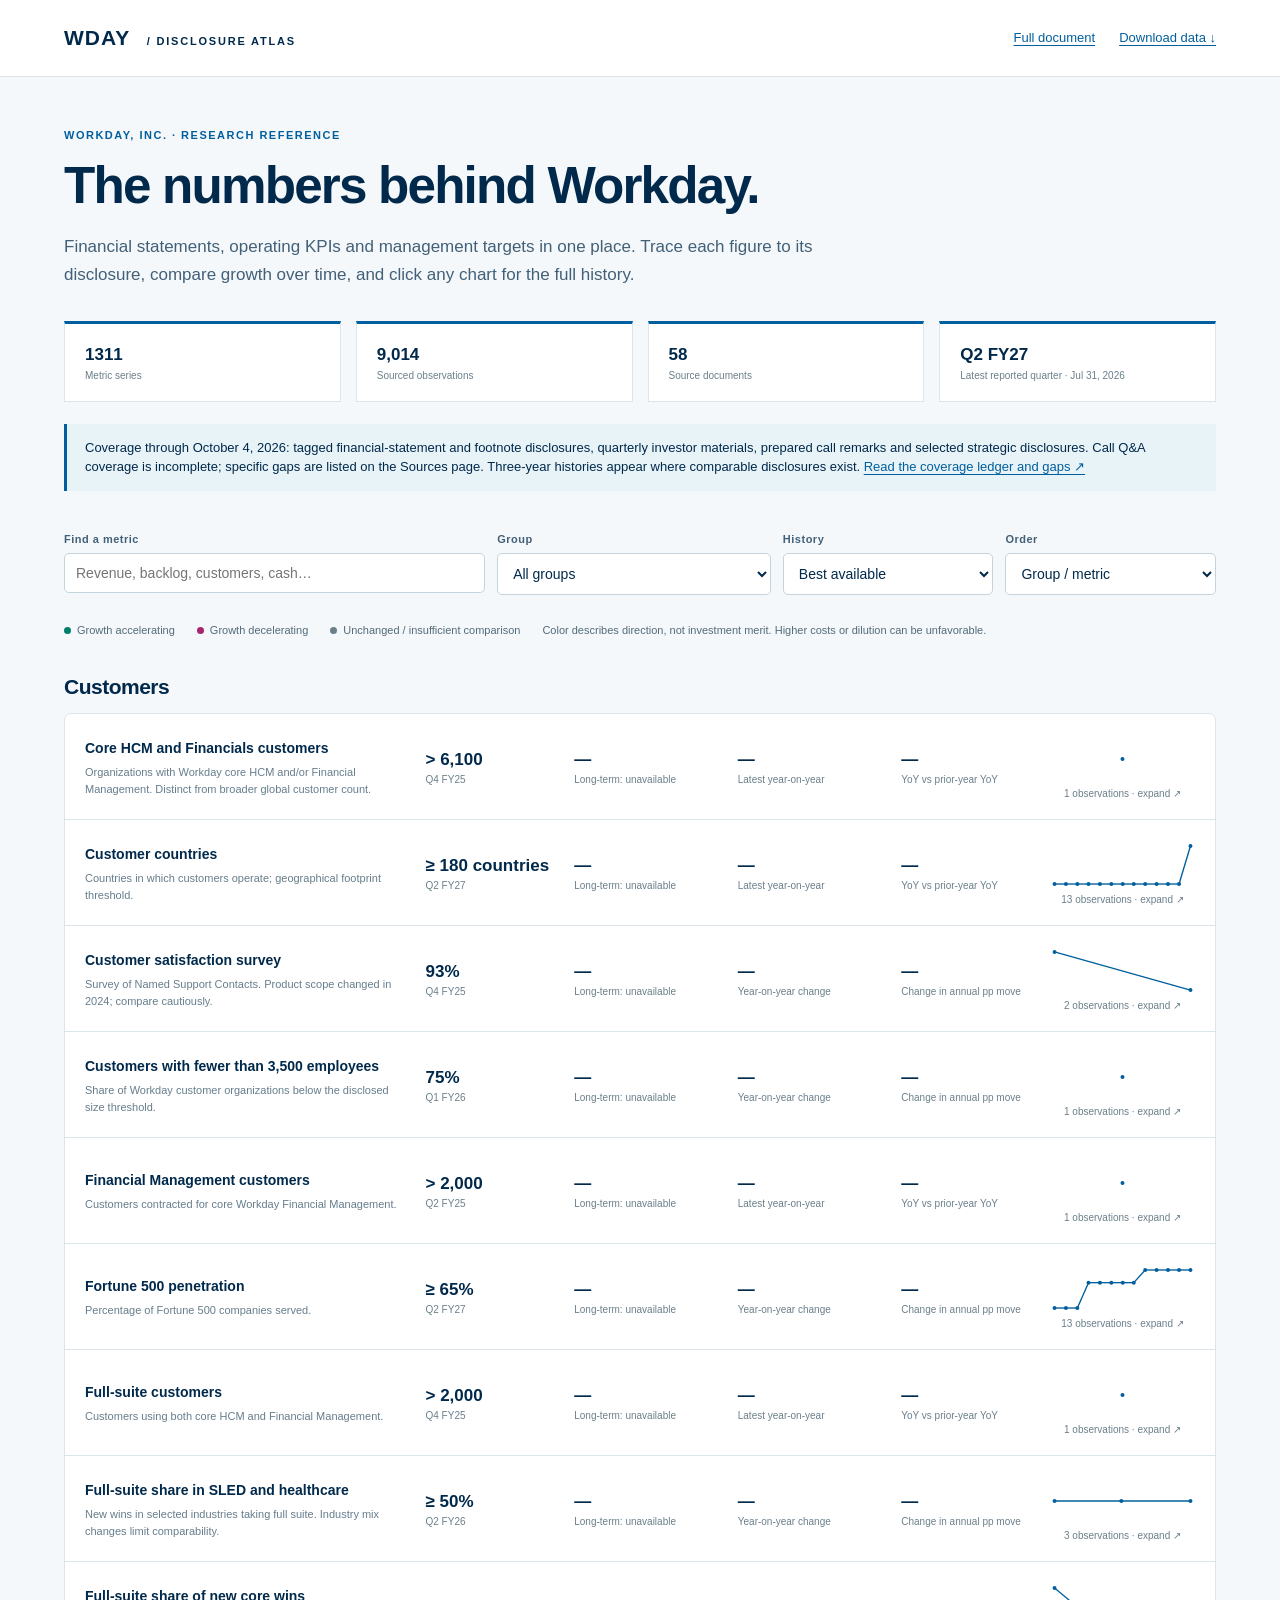
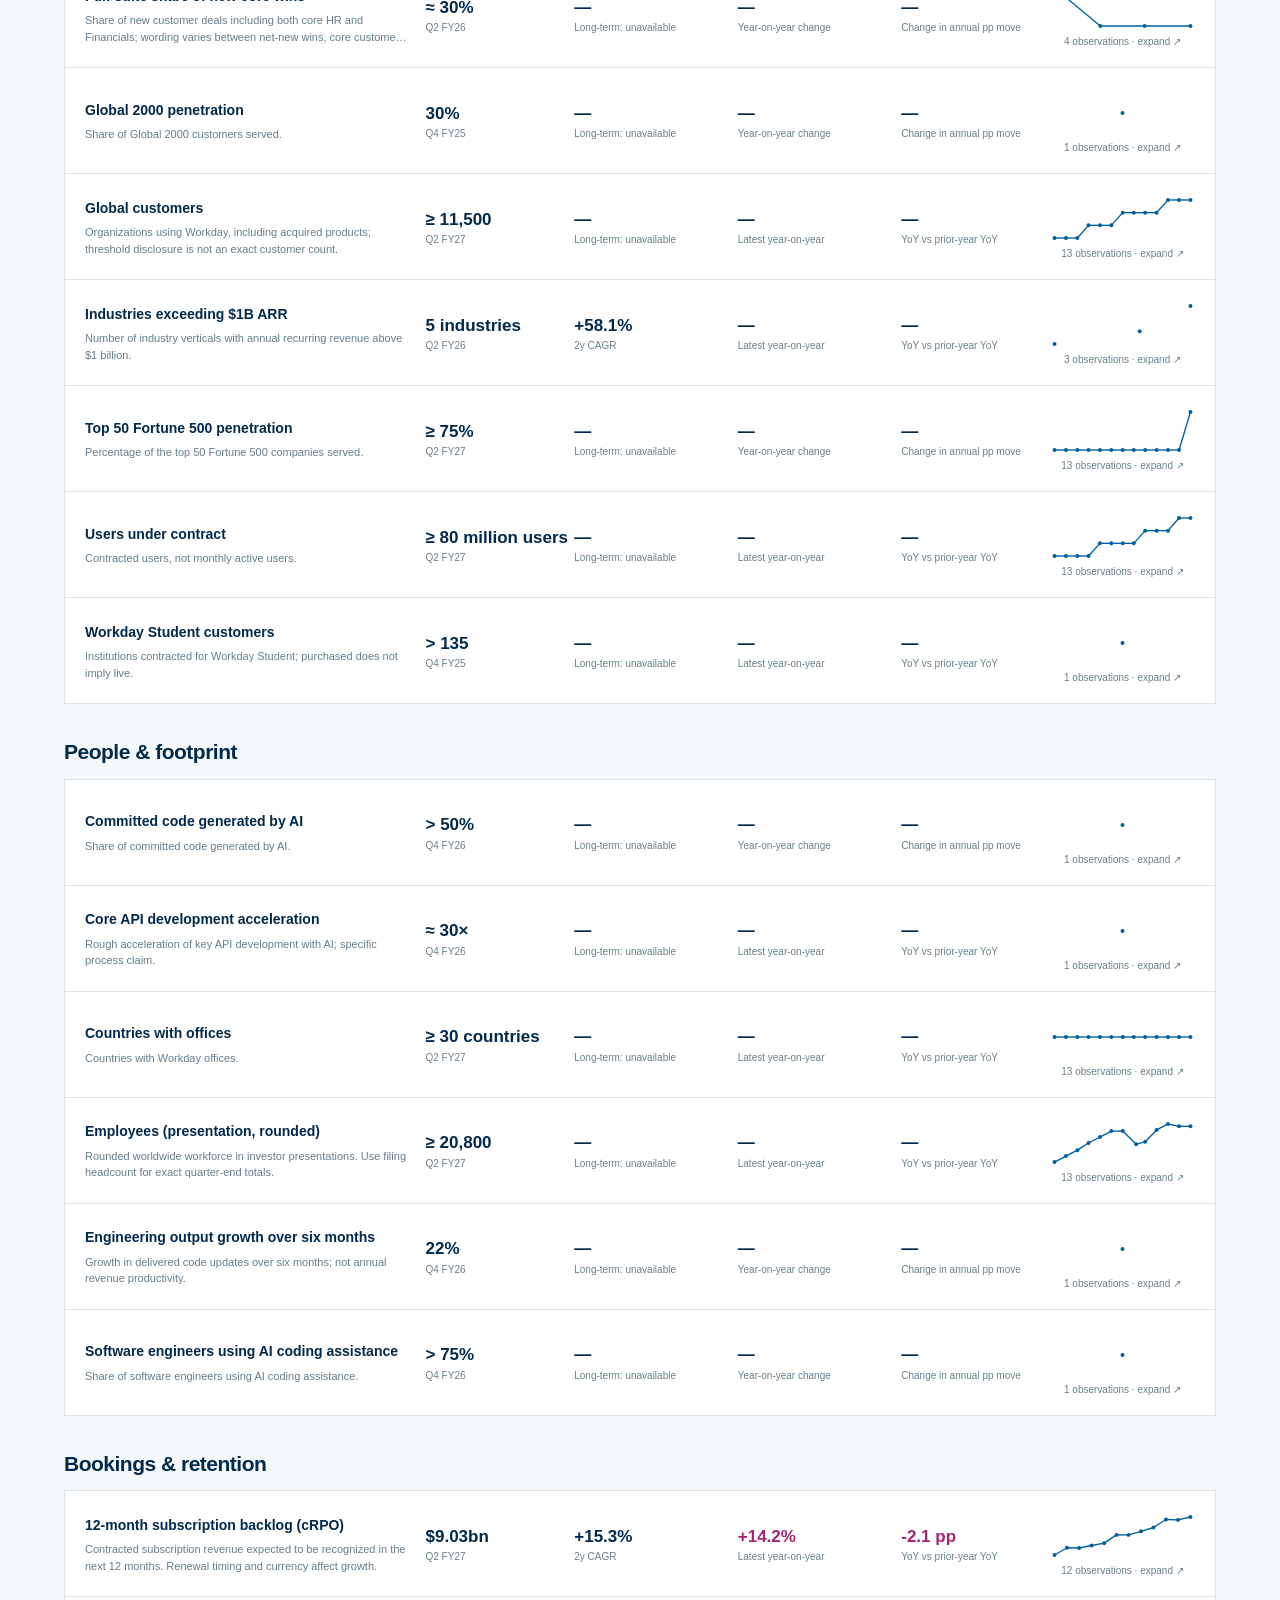
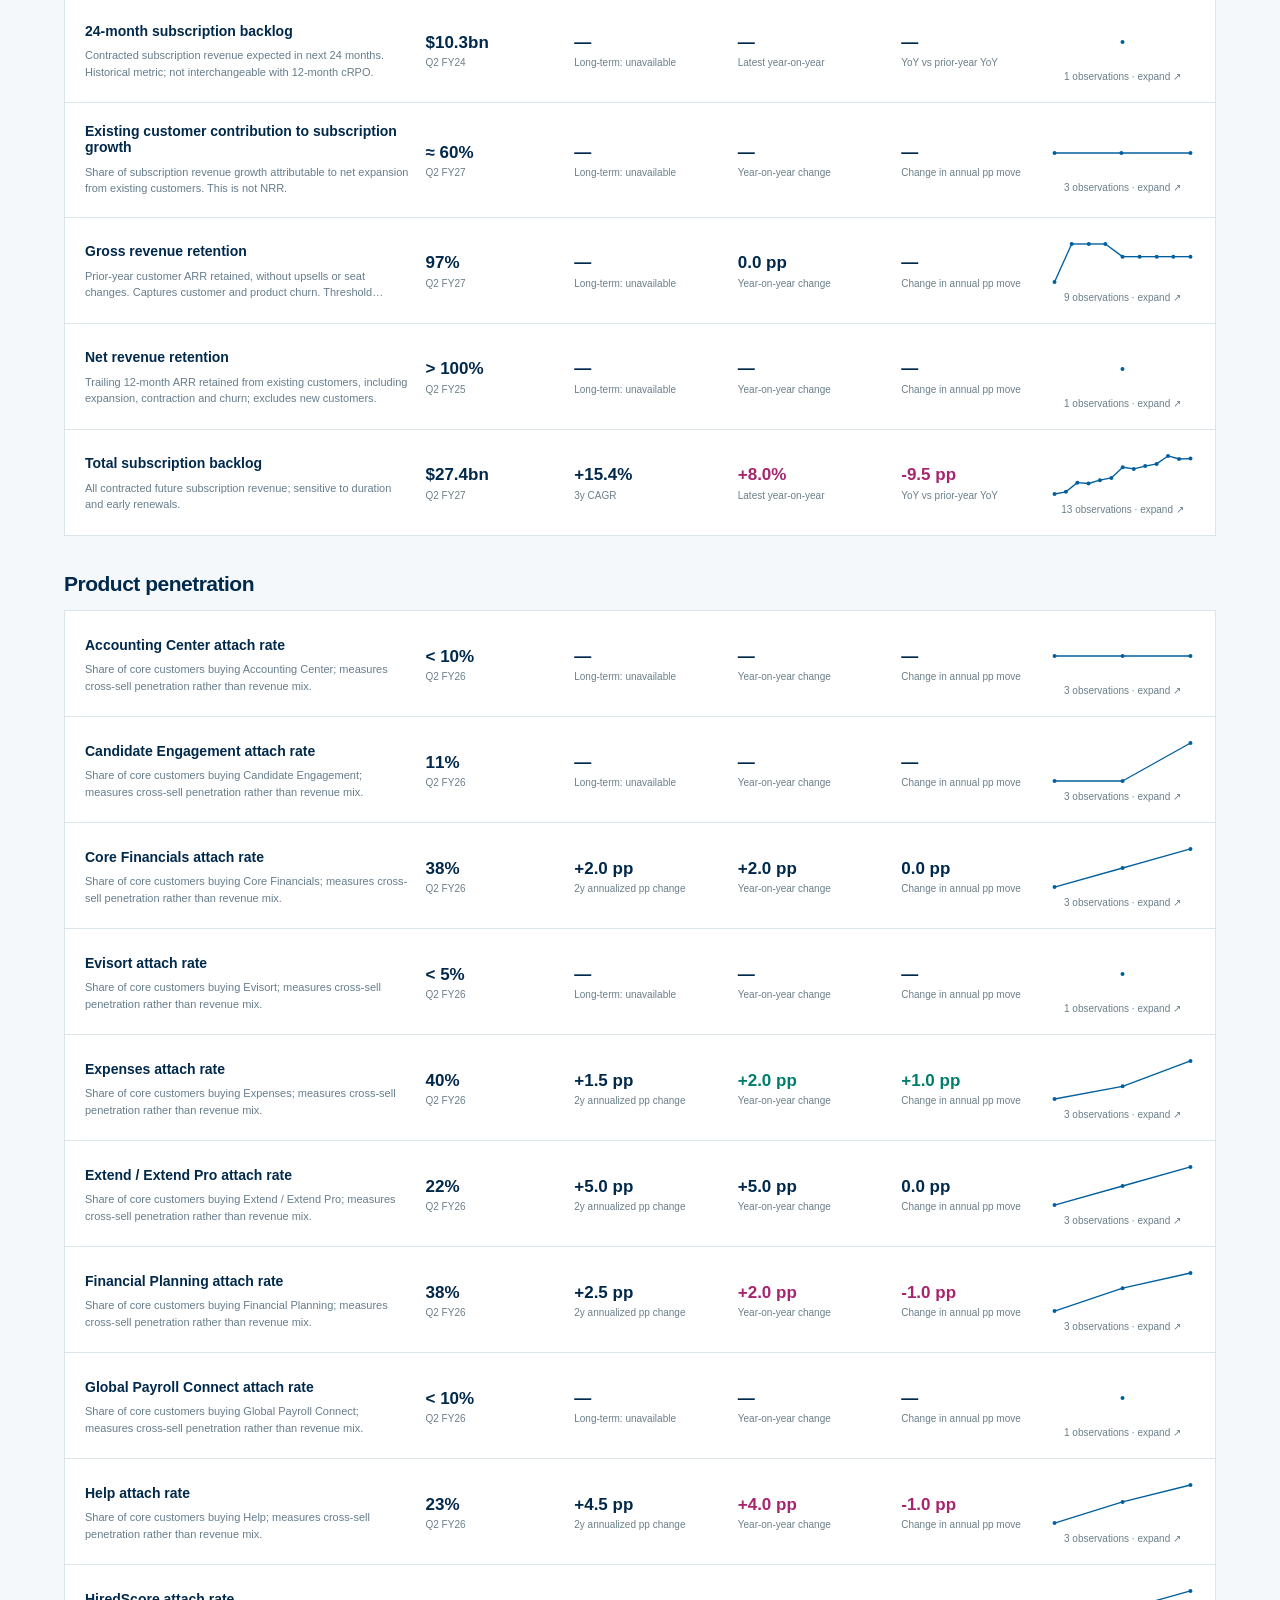
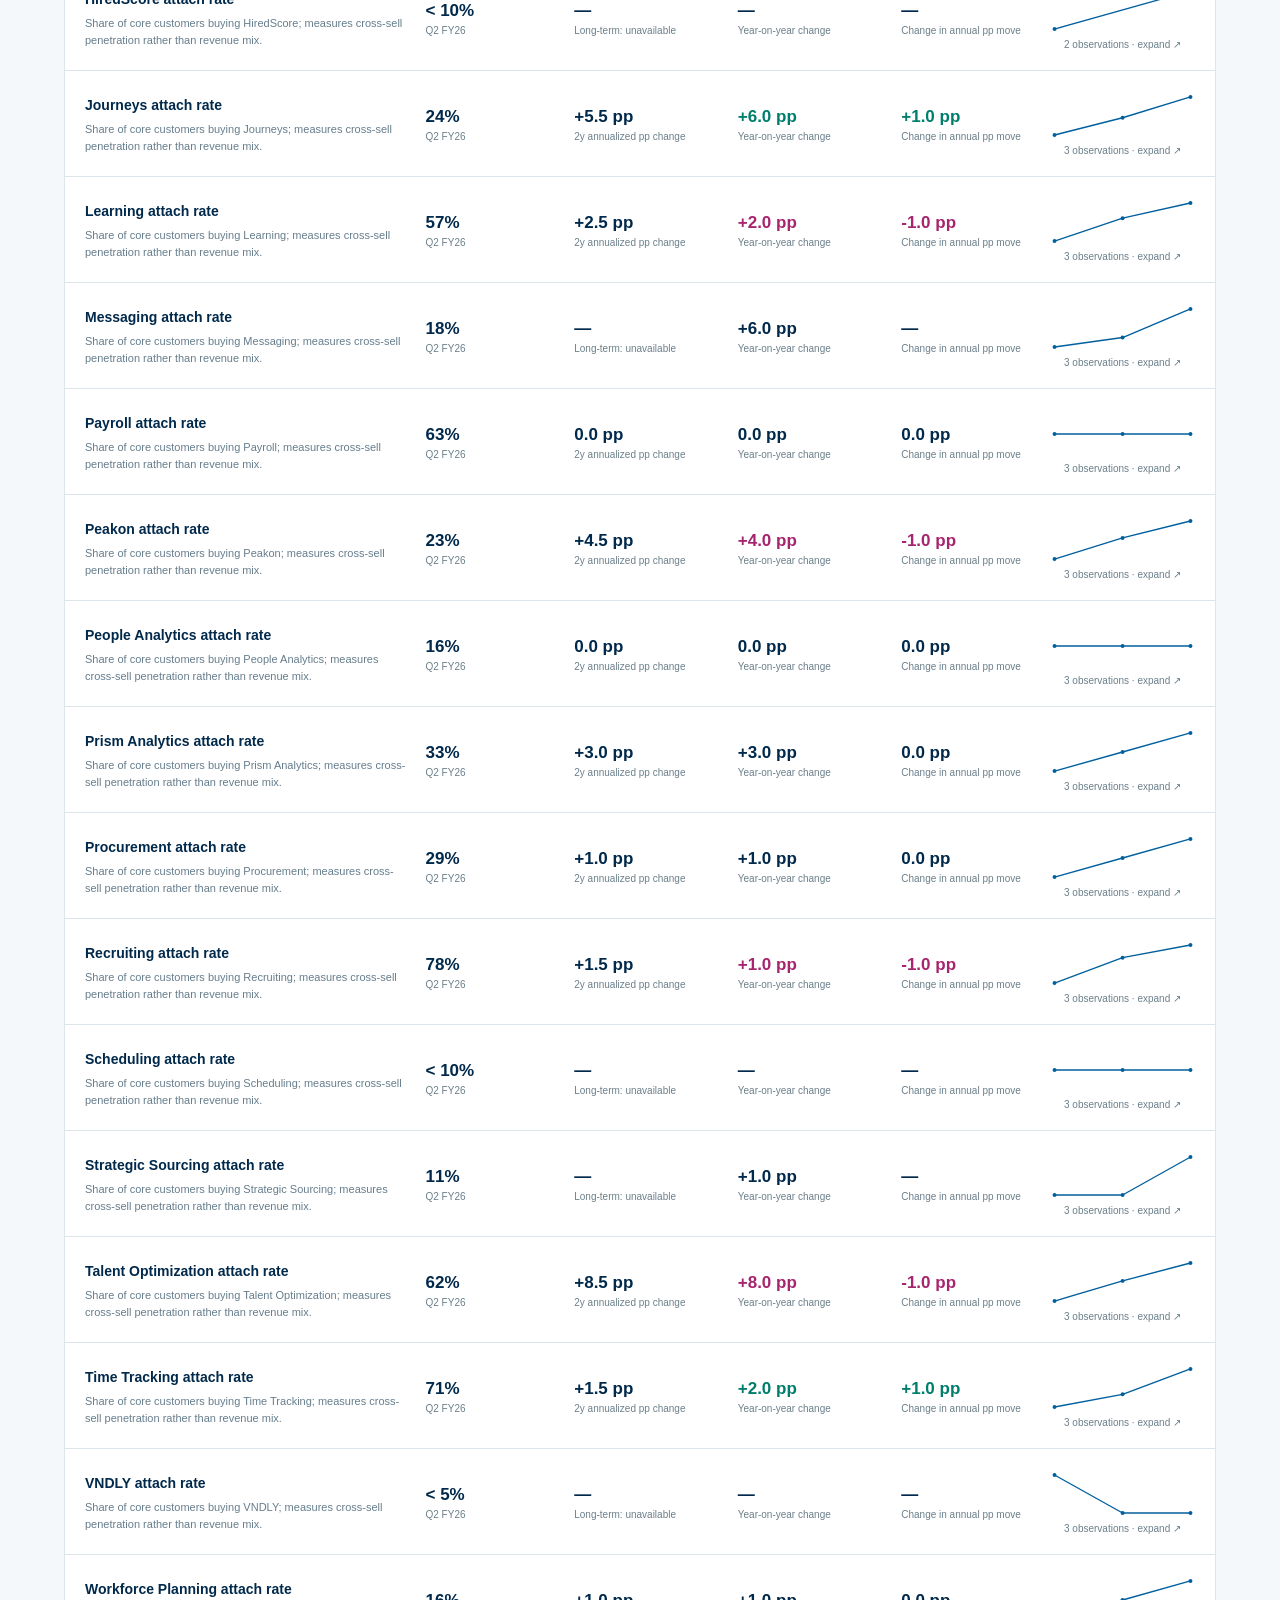
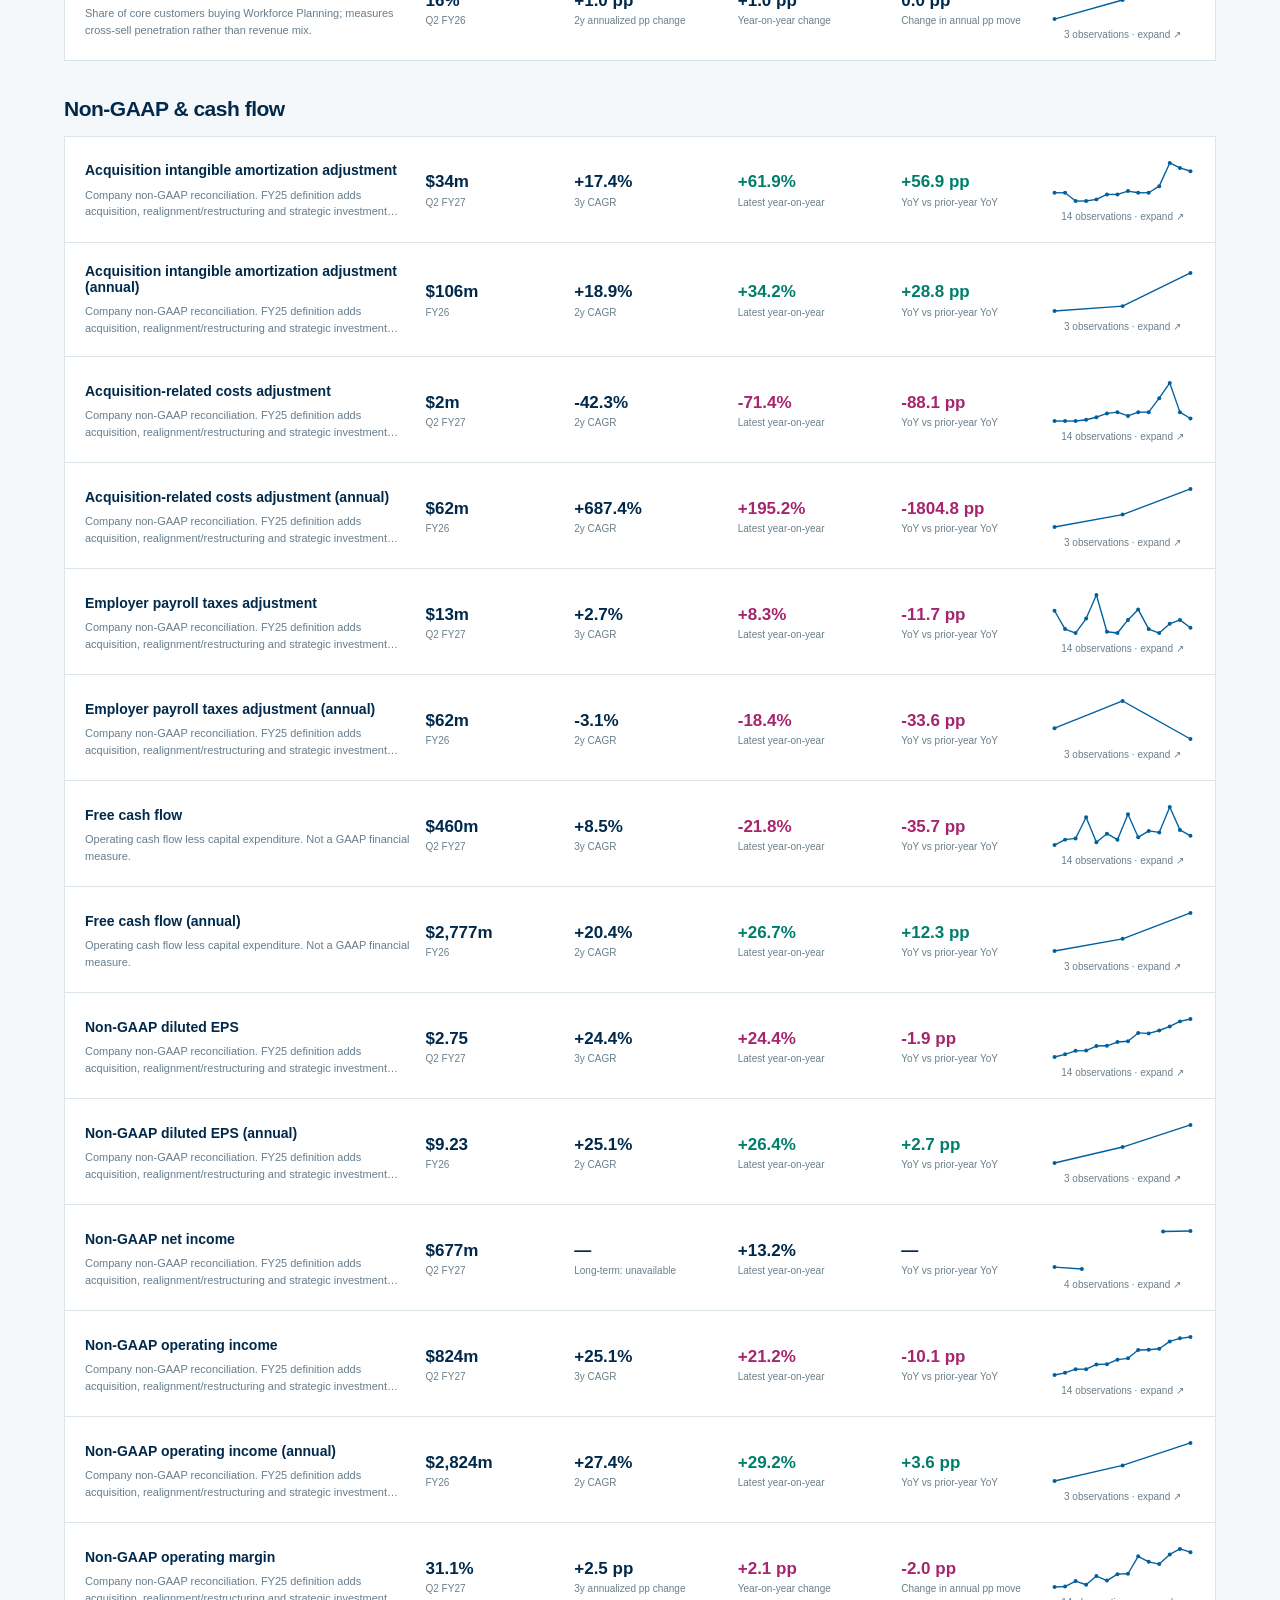
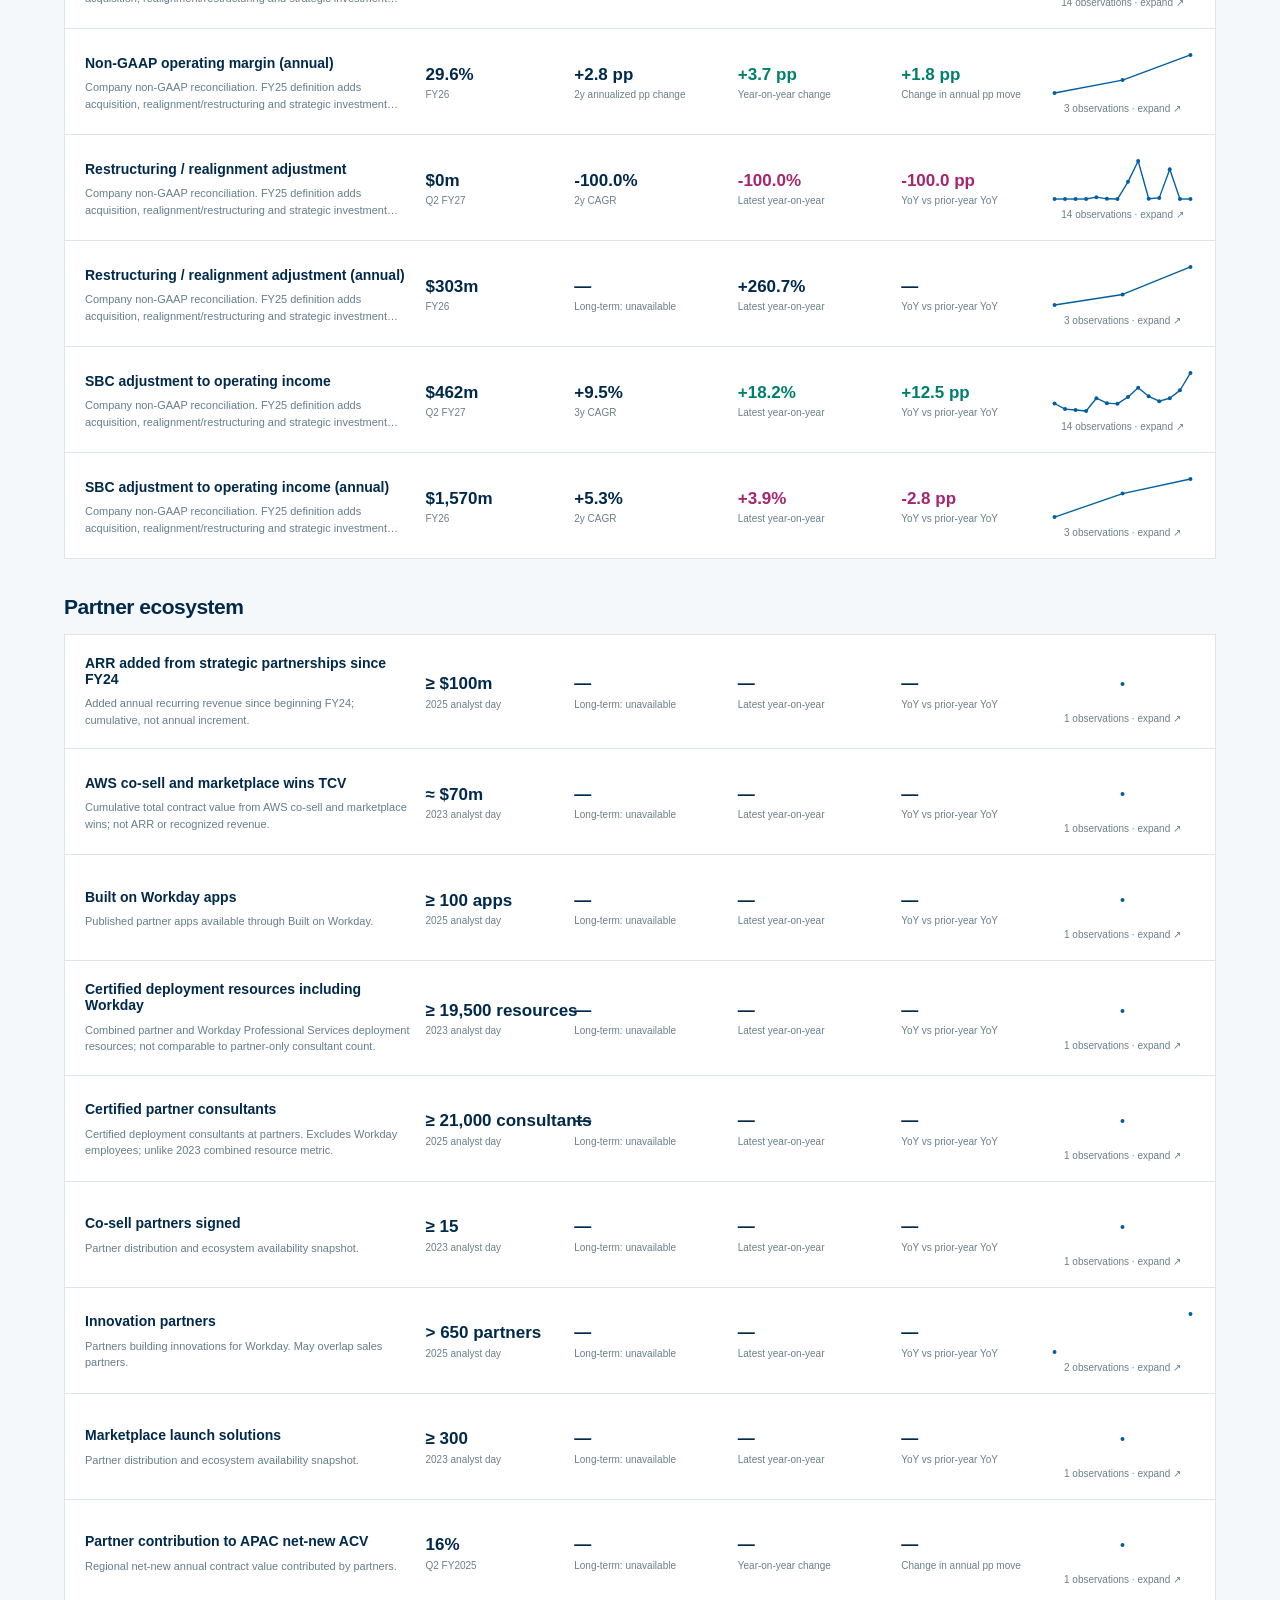
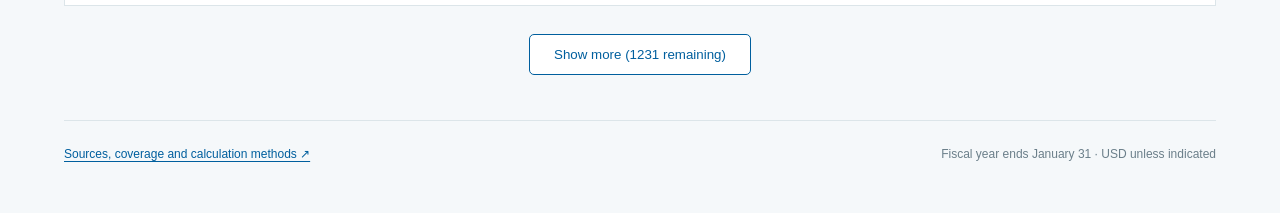
==== metrics/index.html @ e7798362 "Publish Workday disclosure reference under metrics" ====
<!doctype html>
<html lang="en"><head><meta charset="utf-8"><meta name="viewport" content="width=device-width,initial-scale=1"><title>Workday | Disclosure atlas</title><link rel="stylesheet" href="style.css"></head>
<body>
<header><a class="brand" href="./">WDAY <span>/ DISCLOSURE ATLAS</span></a><div class="headerlinks"><a href="report.html">Full document</a><a href="metrics.csv" download>Download data ↓</a></div></header>
<main>
<div class="eyebrow">WORKDAY, INC. · RESEARCH REFERENCE</div>
<h1>The numbers behind Workday.</h1>
<p class="intro">Financial statements, operating KPIs and management targets in one place. Trace each figure to its disclosure, compare growth over time, and click any chart for the full history.</p>
<div class="summary" id="summary"></div>
<div class="notice" id="coverageNotice">Loading disclosure coverage…</div>
<section class="controls" aria-label="Metric filters"><label class="search">Find a metric<input id="search" type="search" placeholder="Revenue, backlog, customers, cash…"></label><label>Group<select id="group"><option value="">All groups</option></select></label><label>History<select id="freq"><option value="auto">Best available</option><option value="quarter">Quarterly</option><option value="annual">Annual</option><option value="instant">Point in time</option><option value="ytd">Year to date</option><option value="ttm">Trailing twelve months</option><option value="event">Other disclosures / guidance</option><option value="period">Nonstandard periods</option></select></label><label>Order<select id="sort"><option value="default">Group / metric</option><option value="accel-desc">Acceleration ↓</option><option value="growth-desc">Latest growth ↓</option><option value="name">Name</option></select></label></section>
<div class="legend"><span><i class="dot up"></i>Growth accelerating</span><span><i class="dot down"></i>Growth decelerating</span><span><i class="dot neutral"></i>Unchanged / insufficient comparison</span><span>Color describes direction, not investment merit. Higher costs or dilution can be unfavorable.</span></div>
<div id="results" aria-live="polite"></div><button id="more" class="more" hidden>Show more metrics</button>
<footer><a href="sources.html">Sources, coverage and calculation methods ↗</a><span>Fiscal year ends January 31 · USD unless indicated</span></footer>
</main>
<dialog id="detail"><div class="modalhead"><div><div class="eyebrow" id="detailGroup"></div><h2 id="detailTitle"></h2></div><button id="close" aria-label="Close metric detail">×</button></div><div id="detailBody"></div></dialog>
<script>window.WDAY_DATA={"as_of":"2026-10-04","metrics":[{"id":"operating__core_customers","name":"Core HCM and Financials customers","group":"Customers","description":"Organizations with Workday core HCM and/or Financial Management. Distinct from broader global customer count.","unit":"customers","growth_policy":"Use percentage-point changes for rates; do not compute growth of a disclosed growth rate. Thresholds/approximations must be flagged; no imputed observations.","coverage_note":"Only disclosed observations shown; absence means not located or not disclosed, not zero.","origin":"operating","is_forecast":false,"change_mode":"growth","default_frequency":"quarter","series":{"quarter":[{"date":"2025-01-31","period":"Q4 FY25","value":6100,"qualifier":">","source_url":"https://www.workday.com/content/dam/web/en-us/documents/investor/workday-fiscal-2025-fourth-quarter-prepared-remarks.pdf","notes":"","frequency":"quarter","growth":{"yoy":null,"prior_yoy":null,"acceleration":null,"long_term":null,"long_term_label":null,"reason":"Growth not calculated for guidance, threshold disclosures or nonstandard event periods."}}]},"comparability_note":""},{"id":"operating__countries","name":"Customer countries","group":"Customers","description":"Countries in which customers operate; geographical footprint threshold.","unit":"countries","growth_policy":"Use percentage-point changes for rates; do not compute growth of a disclosed growth rate. Thresholds/approximations must be flagged; no imputed observations.","coverage_note":"Only disclosed observations shown; absence means not located or not disclosed, not zero.","origin":"operating","is_forecast":false,"change_mode":"growth","default_frequency":"quarter","series":{"quarter":[{"date":"2023-07-31","period":"Q2 FY24","value":175.0,"qualifier":"\u2265","source_url":"https://www.workday.com/content/dam/web/en-us/documents/investor/workday-fiscal-2024-second-quarter-investor-presentation.pdf","notes":"Presentation threshold; do not treat as exact.","frequency":"quarter","growth":{"yoy":null,"prior_yoy":null,"acceleration":null,"long_term":null,"long_term_label":null,"reason":"Growth not calculated for guidance, threshold disclosures or nonstandard event periods."}},{"date":"2023-10-31","period":"Q3 FY24","value":175.0,"qualifier":"\u2265","source_url":"https://www.workday.com/content/dam/web/en-us/documents/investor/workday-fiscal-2024-third-quarter-investor-presentation.pdf","notes":"Presentation threshold; do not treat as exact.","frequency":"quarter","growth":{"yoy":null,"prior_yoy":null,"acceleration":null,"long_term":null,"long_term_label":null,"reason":"Growth not calculated for guidance, threshold disclosures or nonstandard event periods."}},{"date":"2024-01-31","period":"Q4 FY24","value":175.0,"qualifier":"\u2265","source_url":"https://www.workday.com/content/dam/web/en-us/documents/investor/workday-fiscal-2024-fourth-quarter-investor-presentation.pdf","notes":"Presentation threshold; do not treat as exact.","frequency":"quarter","growth":{"yoy":null,"prior_yoy":null,"acceleration":null,"long_term":null,"long_term_label":null,"reason":"Growth not calculated for guidance, threshold disclosures or nonstandard event periods."}},{"date":"2024-04-30","period":"Q1 FY25","value":175.0,"qualifier":"\u2265","source_url":"https://www.workday.com/content/dam/web/en-us/documents/investor/workday-fiscal-2025-first-quarter-investor-presentation.pdf","notes":"Presentation threshold; do not treat as exact.","frequency":"quarter","growth":{"yoy":null,"prior_yoy":null,"acceleration":null,"long_term":null,"long_term_label":null,"reason":"Growth not calculated for guidance, threshold disclosures or nonstandard event periods."}},{"date":"2024-07-31","period":"Q2 FY25","value":175.0,"qualifier":"\u2265","source_url":"https://www.workday.com/content/dam/web/en-us/documents/investor/workday-fiscal-2025-second-quarter-investor-presentation.pdf","notes":"Presentation threshold; do not treat as exact.","frequency":"quarter","growth":{"yoy":null,"prior_yoy":null,"acceleration":null,"long_term":null,"long_term_label":null,"reason":"Growth not calculated for guidance, threshold disclosures or nonstandard event periods."}},{"date":"2024-10-31","period":"Q3 FY25","value":175.0,"qualifier":"\u2265","source_url":"https://www.workday.com/content/dam/web/en-us/documents/investor/workday-fiscal-2025-third-quarter-investor-presentation.pdf","notes":"Presentation threshold; do not treat as exact.","frequency":"quarter","growth":{"yoy":null,"prior_yoy":null,"acceleration":null,"long_term":null,"long_term_label":null,"reason":"Growth not calculated for guidance, threshold disclosures or nonstandard event periods."}},{"date":"2025-01-31","period":"Q4 FY25","value":175.0,"qualifier":"\u2265","source_url":"https://www.workday.com/content/dam/web/en-us/documents/investor/workday-fiscal-2025-fourth-quarter-investor-presentation.pdf","notes":"Presentation threshold; do not treat as exact.","frequency":"quarter","growth":{"yoy":null,"prior_yoy":null,"acceleration":null,"long_term":null,"long_term_label":null,"reason":"Growth not calculated for guidance, threshold disclosures or nonstandard event periods."}},{"date":"2025-04-30","period":"Q1 FY26","value":175.0,"qualifier":"\u2265","source_url":"https://www.workday.com/content/dam/web/en-us/documents/investor/workday-fiscal-2026-first-quarter-investor-presentation.pdf","notes":"Presentation threshold; do not treat as exact.","frequency":"quarter","growth":{"yoy":null,"prior_yoy":null,"acceleration":null,"long_term":null,"long_term_label":null,"reason":"Growth not calculated for guidance, threshold disclosures or nonstandard event periods."}},{"date":"2025-07-31","period":"Q2 FY26","value":175.0,"qualifier":"\u2265","source_url":"https://www.workday.com/content/dam/web/en-us/documents/investor/workday-fiscal-2026-second-quarter-investor-presentation.pdf","notes":"Presentation threshold; do not treat as exact.","frequency":"quarter","growth":{"yoy":null,"prior_yoy":null,"acceleration":null,"long_term":null,"long_term_label":null,"reason":"Growth not calculated for guidance, threshold disclosures or nonstandard event periods."}},{"date":"2025-10-31","period":"Q3 FY26","value":175.0,"qualifier":"\u2265","source_url":"https://www.workday.com/content/dam/web/en-us/documents/investor/workday-fiscal-2026-third-quarter-investor-presentation.pdf","notes":"Presentation threshold; do not treat as exact.","frequency":"quarter","growth":{"yoy":null,"prior_yoy":null,"acceleration":null,"long_term":null,"long_term_label":null,"reason":"Growth not calculated for guidance, threshold disclosures or nonstandard event periods."}},{"date":"2026-01-31","period":"Q4 FY26","value":175.0,"qualifier":"\u2265","source_url":"https://s21.q4cdn.com/950027458/files/doc_earnings/2026/q4/presentation/Q4-FY26-Investor-Presentation.pdf","notes":"Presentation threshold; do not treat as exact.","frequency":"quarter","growth":{"yoy":null,"prior_yoy":null,"acceleration":null,"long_term":null,"long_term_label":null,"reason":"Growth not calculated for guidance, threshold disclosures or nonstandard event periods."}},{"date":"2026-04-30","period":"Q1 FY27","value":175.0,"qualifier":"\u2265","source_url":"https://s21.q4cdn.com/950027458/files/doc_earnings/2027/q1/presentation/Q1-FY27-Investor-Presentation.pdf","notes":"Presentation threshold; do not treat as exact.","frequency":"quarter","growth":{"yoy":null,"prior_yoy":null,"acceleration":null,"long_term":null,"long_term_label":null,"reason":"Growth not calculated for guidance, threshold disclosures or nonstandard event periods."}},{"date":"2026-07-31","period":"Q2 FY27","value":180.0,"qualifier":"\u2265","source_url":"https://s21.q4cdn.com/950027458/files/content_files/Q2-FY27-Investor-Relations-Quarterly_vFINALFINAL.pdf","notes":"Presentation threshold; do not treat as exact.","frequency":"quarter","growth":{"yoy":null,"prior_yoy":null,"acceleration":null,"long_term":null,"long_term_label":null,"reason":"Growth not calculated for guidance, threshold disclosures or nonstandard event periods."}}]},"comparability_note":""},{"id":"operating__customer_satisfaction","name":"Customer satisfaction survey","group":"Customers","description":"Survey of Named Support Contacts. Product scope changed in 2024; compare cautiously.","unit":"percent","growth_policy":"Use percentage-point changes for rates; do not compute growth of a disclosed growth rate. Thresholds/approximations must be flagged; no imputed observations.","coverage_note":"Only disclosed observations shown; absence means not located or not disclosed, not zero.","origin":"operating","is_forecast":false,"change_mode":"points","default_frequency":"annual","series":{"annual":[{"date":"2024-01-31","period":"Q4 FY24","value":95,"qualifier":"\u2265","source_url":"https://www.workday.com/content/dam/web/en-us/documents/investor/workday-fiscal-2024-fourth-quarter-investor-presentation.pdf","notes":"2023 survey of HCM and FINS Named Support Contacts.","frequency":"annual","growth":{"yoy":null,"prior_yoy":null,"acceleration":null,"long_term":null,"long_term_label":null,"reason":"Growth not calculated for guidance, threshold disclosures or nonstandard event periods."}},{"date":"2025-01-31","period":"Q4 FY25","value":93,"qualifier":"","source_url":"https://www.workday.com/content/dam/web/en-us/documents/investor/workday-fiscal-2025-fourth-quarter-investor-presentation.pdf","notes":"2024 survey expands to HCM, FINS and acquired products; not like-for-like with previous survey.","frequency":"annual","growth":{"yoy":null,"prior_yoy":null,"acceleration":null,"long_term":null,"long_term_label":null,"reason":"No comparable prior-year observation, or growth is not meaningful from a nonpositive base."}}]},"comparability_note":""},{"id":"operating__small_customer_mix","name":"Customers with fewer than 3,500 employees","group":"Customers","description":"Share of Workday customer organizations below the disclosed size threshold.","unit":"percent","growth_policy":"Use percentage-point changes for rates; do not compute growth of a disclosed growth rate. Thresholds/approximations must be flagged; no imputed observations.","coverage_note":"Only disclosed observations shown; absence means not located or not disclosed, not zero.","origin":"operating","is_forecast":false,"change_mode":"points","default_frequency":"quarter","series":{"quarter":[{"date":"2025-04-30","period":"Q1 FY26","value":75,"qualifier":"","source_url":"https://www.workday.com/content/dam/web/en-us/documents/investor/workday-fiscal-2026-first-quarter-prepared-remarks.pdf","notes":"","frequency":"quarter","growth":{"yoy":null,"prior_yoy":null,"acceleration":null,"long_term":null,"long_term_label":null,"reason":"No comparable prior-year observation, or growth is not meaningful from a nonpositive base."}}]},"comparability_note":""},{"id":"operating__fins_customers","name":"Financial Management customers","group":"Customers","description":"Customers contracted for core Workday Financial Management.","unit":"customers","coverage_note":"Only disclosed observations shown. Missing history is not zero.","origin":"operating","is_forecast":false,"change_mode":"growth","default_frequency":"quarter","series":{"quarter":[{"date":"2024-07-31","period":"Q2 FY25","value":2000,"qualifier":">","source_url":"https://www.workday.com/content/dam/web/en-us/documents/investor/workday-fiscal-2025-second-quarter-investor-presentation.pdf","notes":"","frequency":"quarter","growth":{"yoy":null,"prior_yoy":null,"acceleration":null,"long_term":null,"long_term_label":null,"reason":"Growth not calculated for guidance, threshold disclosures or nonstandard event periods."}}]},"comparability_note":""},{"id":"operating__fortune500","name":"Fortune 500 penetration","group":"Customers","description":"Percentage of Fortune 500 companies served.","unit":"percent","growth_policy":"Use percentage-point changes for rates; do not compute growth of a disclosed growth rate. Thresholds/approximations must be flagged; no imputed observations.","coverage_note":"Only disclosed observations shown; absence means not located or not disclosed, not zero.","origin":"operating","is_forecast":false,"change_mode":"points","default_frequency":"quarter","series":{"quarter":[{"date":"2023-07-31","period":"Q2 FY24","value":50.0,"qualifier":"\u2265","source_url":"https://www.workday.com/content/dam/web/en-us/documents/investor/workday-fiscal-2024-second-quarter-investor-presentation.pdf","notes":"Presentation threshold; do not treat as exact.","frequency":"quarter","growth":{"yoy":null,"prior_yoy":null,"acceleration":null,"long_term":null,"long_term_label":null,"reason":"Growth not calculated for guidance, threshold disclosures or nonstandard event periods."}},{"date":"2023-10-31","period":"Q3 FY24","value":50.0,"qualifier":"\u2265","source_url":"https://www.workday.com/content/dam/web/en-us/documents/investor/workday-fiscal-2024-third-quarter-investor-presentation.pdf","notes":"Presentation threshold; do not treat as exact.","frequency":"quarter","growth":{"yoy":null,"prior_yoy":null,"acceleration":null,"long_term":null,"long_term_label":null,"reason":"Growth not calculated for guidance, threshold disclosures or nonstandard event periods."}},{"date":"2024-01-31","period":"Q4 FY24","value":50.0,"qualifier":"\u2265","source_url":"https://www.workday.com/content/dam/web/en-us/documents/investor/workday-fiscal-2024-fourth-quarter-investor-presentation.pdf","notes":"Presentation threshold; do not treat as exact.","frequency":"quarter","growth":{"yoy":null,"prior_yoy":null,"acceleration":null,"long_term":null,"long_term_label":null,"reason":"Growth not calculated for guidance, threshold disclosures or nonstandard event periods."}},{"date":"2024-04-30","period":"Q1 FY25","value":60.0,"qualifier":"\u2265","source_url":"https://www.workday.com/content/dam/web/en-us/documents/investor/workday-fiscal-2025-first-quarter-investor-presentation.pdf","notes":"Presentation threshold; do not treat as exact.","frequency":"quarter","growth":{"yoy":null,"prior_yoy":null,"acceleration":null,"long_term":null,"long_term_label":null,"reason":"Growth not calculated for guidance, threshold disclosures or nonstandard event periods."}},{"date":"2024-07-31","period":"Q2 FY25","value":60.0,"qualifier":"\u2265","source_url":"https://www.workday.com/content/dam/web/en-us/documents/investor/workday-fiscal-2025-second-quarter-investor-presentation.pdf","notes":"Presentation threshold; do not treat as exact.","frequency":"quarter","growth":{"yoy":null,"prior_yoy":null,"acceleration":null,"long_term":null,"long_term_label":null,"reason":"Growth not calculated for guidance, threshold disclosures or nonstandard event periods."}},{"date":"2024-10-31","period":"Q3 FY25","value":60.0,"qualifier":"\u2265","source_url":"https://www.workday.com/content/dam/web/en-us/documents/investor/workday-fiscal-2025-third-quarter-investor-presentation.pdf","notes":"Presentation threshold; do not treat as exact.","frequency":"quarter","growth":{"yoy":null,"prior_yoy":null,"acceleration":null,"long_term":null,"long_term_label":null,"reason":"Growth not calculated for guidance, threshold disclosures or nonstandard event periods."}},{"date":"2025-01-31","period":"Q4 FY25","value":60.0,"qualifier":"\u2265","source_url":"https://www.workday.com/content/dam/web/en-us/documents/investor/workday-fiscal-2025-fourth-quarter-investor-presentation.pdf","notes":"Presentation threshold; do not treat as exact.","frequency":"quarter","growth":{"yoy":null,"prior_yoy":null,"acceleration":null,"long_term":null,"long_term_label":null,"reason":"Growth not calculated for guidance, threshold disclosures or nonstandard event periods."}},{"date":"2025-04-30","period":"Q1 FY26","value":60.0,"qualifier":"\u2265","source_url":"https://www.workday.com/content/dam/web/en-us/documents/investor/workday-fiscal-2026-first-quarter-investor-presentation.pdf","notes":"Presentation threshold; do not treat as exact.","frequency":"quarter","growth":{"yoy":null,"prior_yoy":null,"acceleration":null,"long_term":null,"long_term_label":null,"reason":"Growth not calculated for guidance, threshold disclosures or nonstandard event periods."}},{"date":"2025-07-31","period":"Q2 FY26","value":65.0,"qualifier":"\u2265","source_url":"https://www.workday.com/content/dam/web/en-us/documents/investor/workday-fiscal-2026-second-quarter-investor-presentation.pdf","notes":"Presentation threshold; do not treat as exact.","frequency":"quarter","growth":{"yoy":null,"prior_yoy":null,"acceleration":null,"long_term":null,"long_term_label":null,"reason":"Growth not calculated for guidance, threshold disclosures or nonstandard event periods."}},{"date":"2025-10-31","period":"Q3 FY26","value":65.0,"qualifier":"\u2265","source_url":"https://www.workday.com/content/dam/web/en-us/documents/investor/workday-fiscal-2026-third-quarter-investor-presentation.pdf","notes":"Presentation threshold; do not treat as exact.","frequency":"quarter","growth":{"yoy":null,"prior_yoy":null,"acceleration":null,"long_term":null,"long_term_label":null,"reason":"Growth not calculated for guidance, threshold disclosures or nonstandard event periods."}},{"date":"2026-01-31","period":"Q4 FY26","value":65.0,"qualifier":"\u2265","source_url":"https://s21.q4cdn.com/950027458/files/doc_earnings/2026/q4/presentation/Q4-FY26-Investor-Presentation.pdf","notes":"Presentation threshold; do not treat as exact.","frequency":"quarter","growth":{"yoy":null,"prior_yoy":null,"acceleration":null,"long_term":null,"long_term_label":null,"reason":"Growth not calculated for guidance, threshold disclosures or nonstandard event periods."}},{"date":"2026-04-30","period":"Q1 FY27","value":65.0,"qualifier":"\u2265","source_url":"https://s21.q4cdn.com/950027458/files/doc_earnings/2027/q1/presentation/Q1-FY27-Investor-Presentation.pdf","notes":"Presentation threshold; do not treat as exact.","frequency":"quarter","growth":{"yoy":null,"prior_yoy":null,"acceleration":null,"long_term":null,"long_term_label":null,"reason":"Growth not calculated for guidance, threshold disclosures or nonstandard event periods."}},{"date":"2026-07-31","period":"Q2 FY27","value":65.0,"qualifier":"\u2265","source_url":"https://s21.q4cdn.com/950027458/files/content_files/Q2-FY27-Investor-Relations-Quarterly_vFINALFINAL.pdf","notes":"Presentation threshold; do not treat as exact.","frequency":"quarter","growth":{"yoy":null,"prior_yoy":null,"acceleration":null,"long_term":null,"long_term_label":null,"reason":"Growth not calculated for guidance, threshold disclosures or nonstandard event periods."}}]},"comparability_note":""},{"id":"operating__full_suite_customers","name":"Full-suite customers","group":"Customers","description":"Customers using both core HCM and Financial Management.","unit":"customers","growth_policy":"Use percentage-point changes for rates; do not compute growth of a disclosed growth rate. Thresholds/approximations must be flagged; no imputed observations.","coverage_note":"Only disclosed observations shown; absence means not located or not disclosed, not zero.","origin":"operating","is_forecast":false,"change_mode":"growth","default_frequency":"quarter","series":{"quarter":[{"date":"2025-01-31","period":"Q4 FY25","value":2000,"qualifier":">","source_url":"https://www.workday.com/content/dam/web/en-us/documents/investor/workday-fiscal-2025-fourth-quarter-prepared-remarks.pdf","notes":"","frequency":"quarter","growth":{"yoy":null,"prior_yoy":null,"acceleration":null,"long_term":null,"long_term_label":null,"reason":"Growth not calculated for guidance, threshold disclosures or nonstandard event periods."}}]},"comparability_note":""},{"id":"operating__full_suite_sled_healthcare","name":"Full-suite share in SLED and healthcare","group":"Customers","description":"New wins in selected industries taking full suite. Industry mix changes limit comparability.","unit":"percent","growth_policy":"Use percentage-point changes for rates; do not compute growth of a disclosed growth rate. Thresholds/approximations must be flagged; no imputed observations.","coverage_note":"Only disclosed observations shown; absence means not located or not disclosed, not zero.","origin":"operating","is_forecast":false,"change_mode":"points","default_frequency":"quarter","series":{"quarter":[{"date":"2025-01-31","period":"Q4 FY25","value":50,"qualifier":"\u2248","source_url":"https://www.workday.com/content/dam/web/en-us/documents/investor/workday-fiscal-2025-fourth-quarter-prepared-remarks.pdf","notes":"","frequency":"quarter","growth":{"yoy":null,"prior_yoy":null,"acceleration":null,"long_term":null,"long_term_label":null,"reason":"No comparable prior-year observation, or growth is not meaningful from a nonpositive base."}},{"date":"2025-04-30","period":"Q1 FY26","value":50,"qualifier":">","source_url":"https://www.workday.com/content/dam/web/en-us/documents/investor/workday-fiscal-2026-first-quarter-prepared-remarks.pdf","notes":"","frequency":"quarter","growth":{"yoy":null,"prior_yoy":null,"acceleration":null,"long_term":null,"long_term_label":null,"reason":"Growth not calculated for guidance, threshold disclosures or nonstandard event periods."}},{"date":"2025-07-31","period":"Q2 FY26","value":50,"qualifier":"\u2265","source_url":"https://www.workday.com/content/dam/web/en-us/documents/investor/workday-fiscal-2026-second-quarter-prepared-remarks.pdf","notes":"","frequency":"quarter","growth":{"yoy":null,"prior_yoy":null,"acceleration":null,"long_term":null,"long_term_label":null,"reason":"Growth not calculated for guidance, threshold disclosures or nonstandard event periods."}}]},"comparability_note":""},{"id":"operating__full_suite_new","name":"Full-suite share of new core wins","group":"Customers","description":"Share of new customer deals including both core HR and Financials; wording varies between net-new wins, core customers and deals.","unit":"percent","growth_policy":"Use percentage-point changes for rates; do not compute growth of a disclosed growth rate. Thresholds/approximations must be flagged; no imputed observations.","coverage_note":"Only disclosed observations shown; absence means not located or not disclosed, not zero.","origin":"operating","is_forecast":false,"change_mode":"points","default_frequency":"quarter","series":{"quarter":[{"date":"2024-10-31","period":"Q3 FY25","value":35,"qualifier":">","source_url":"https://www.workday.com/content/dam/web/en-us/documents/investor/workday-fiscal-2025-third-quarter-prepared-remarks.pdf","notes":"","frequency":"quarter","growth":{"yoy":null,"prior_yoy":null,"acceleration":null,"long_term":null,"long_term_label":null,"reason":"Growth not calculated for guidance, threshold disclosures or nonstandard event periods."}},{"date":"2025-01-31","period":"Q4 FY25","value":30,"qualifier":">","source_url":"https://www.workday.com/content/dam/web/en-us/documents/investor/workday-fiscal-2025-fourth-quarter-prepared-remarks.pdf","notes":"","frequency":"quarter","growth":{"yoy":null,"prior_yoy":null,"acceleration":null,"long_term":null,"long_term_label":null,"reason":"Growth not calculated for guidance, threshold disclosures or nonstandard event periods."}},{"date":"2025-04-30","period":"Q1 FY26","value":30,"qualifier":">","source_url":"https://www.workday.com/content/dam/web/en-us/documents/investor/workday-fiscal-2026-first-quarter-prepared-remarks.pdf","notes":"","frequency":"quarter","growth":{"yoy":null,"prior_yoy":null,"acceleration":null,"long_term":null,"long_term_label":null,"reason":"Growth not calculated for guidance, threshold disclosures or nonstandard event periods."}},{"date":"2025-07-31","period":"Q2 FY26","value":30,"qualifier":"\u2248","source_url":"https://www.workday.com/content/dam/web/en-us/documents/investor/workday-fiscal-2026-second-quarter-prepared-remarks.pdf","notes":"","frequency":"quarter","growth":{"yoy":null,"prior_yoy":null,"acceleration":null,"long_term":null,"long_term_label":null,"reason":"No comparable prior-year observation, or growth is not meaningful from a nonpositive base."}}]},"comparability_note":""},{"id":"operating__global2000","name":"Global 2000 penetration","group":"Customers","description":"Share of Global 2000 customers served.","unit":"percent","growth_policy":"Use percentage-point changes for rates; do not compute growth of a disclosed growth rate. Thresholds/approximations must be flagged; no imputed observations.","coverage_note":"Only disclosed observations shown; absence means not located or not disclosed, not zero.","origin":"operating","is_forecast":false,"change_mode":"points","default_frequency":"quarter","series":{"quarter":[{"date":"2025-01-31","period":"Q4 FY25","value":30,"qualifier":"","source_url":"https://www.workday.com/content/dam/web/en-us/documents/investor/workday-fiscal-2025-fourth-quarter-prepared-remarks.pdf","notes":"","frequency":"quarter","growth":{"yoy":null,"prior_yoy":null,"acceleration":null,"long_term":null,"long_term_label":null,"reason":"No comparable prior-year observation, or growth is not meaningful from a nonpositive base."}}]},"comparability_note":""},{"id":"operating__global_customers","name":"Global customers","group":"Customers","description":"Organizations using Workday, including acquired products; threshold disclosure is not an exact customer count.","unit":"customers","growth_policy":"Use percentage-point changes for rates; do not compute growth of a disclosed growth rate. Thresholds/approximations must be flagged; no imputed observations.","coverage_note":"Only disclosed observations shown; absence means not located or not disclosed, not zero.","origin":"operating","is_forecast":false,"change_mode":"growth","default_frequency":"quarter","series":{"quarter":[{"date":"2023-07-31","period":"Q2 FY24","value":10000.0,"qualifier":"\u2265","source_url":"https://www.workday.com/content/dam/web/en-us/documents/investor/workday-fiscal-2024-second-quarter-investor-presentation.pdf","notes":"Presentation threshold; do not treat as exact.","frequency":"quarter","growth":{"yoy":null,"prior_yoy":null,"acceleration":null,"long_term":null,"long_term_label":null,"reason":"Growth not calculated for guidance, threshold disclosures or nonstandard event periods."}},{"date":"2023-10-31","period":"Q3 FY24","value":10000.0,"qualifier":"\u2265","source_url":"https://www.workday.com/content/dam/web/en-us/documents/investor/workday-fiscal-2024-third-quarter-investor-presentation.pdf","notes":"Presentation threshold; do not treat as exact.","frequency":"quarter","growth":{"yoy":null,"prior_yoy":null,"acceleration":null,"long_term":null,"long_term_label":null,"reason":"Growth not calculated for guidance, threshold disclosures or nonstandard event periods."}},{"date":"2024-01-31","period":"Q4 FY24","value":10000.0,"qualifier":"\u2265","source_url":"https://www.workday.com/content/dam/web/en-us/documents/investor/workday-fiscal-2024-fourth-quarter-investor-presentation.pdf","notes":"Presentation threshold; do not treat as exact.","frequency":"quarter","growth":{"yoy":null,"prior_yoy":null,"acceleration":null,"long_term":null,"long_term_label":null,"reason":"Growth not calculated for guidance, threshold disclosures or nonstandard event periods."}},{"date":"2024-04-30","period":"Q1 FY25","value":10500.0,"qualifier":"\u2265","source_url":"https://www.workday.com/content/dam/web/en-us/documents/investor/workday-fiscal-2025-first-quarter-investor-presentation.pdf","notes":"Presentation threshold; do not treat as exact.","frequency":"quarter","growth":{"yoy":null,"prior_yoy":null,"acceleration":null,"long_term":null,"long_term_label":null,"reason":"Growth not calculated for guidance, threshold disclosures or nonstandard event periods."}},{"date":"2024-07-31","period":"Q2 FY25","value":10500.0,"qualifier":"\u2265","source_url":"https://www.workday.com/content/dam/web/en-us/documents/investor/workday-fiscal-2025-second-quarter-investor-presentation.pdf","notes":"Presentation threshold; do not treat as exact.","frequency":"quarter","growth":{"yoy":null,"prior_yoy":null,"acceleration":null,"long_term":null,"long_term_label":null,"reason":"Growth not calculated for guidance, threshold disclosures or nonstandard event periods."}},{"date":"2024-10-31","period":"Q3 FY25","value":10500.0,"qualifier":"\u2265","source_url":"https://www.workday.com/content/dam/web/en-us/documents/investor/workday-fiscal-2025-third-quarter-investor-presentation.pdf","notes":"Presentation threshold; do not treat as exact.","frequency":"quarter","growth":{"yoy":null,"prior_yoy":null,"acceleration":null,"long_term":null,"long_term_label":null,"reason":"Growth not calculated for guidance, threshold disclosures or nonstandard event periods."}},{"date":"2025-01-31","period":"Q4 FY25","value":11000.0,"qualifier":"\u2265","source_url":"https://www.workday.com/content/dam/web/en-us/documents/investor/workday-fiscal-2025-fourth-quarter-investor-presentation.pdf","notes":"Presentation threshold; do not treat as exact.","frequency":"quarter","growth":{"yoy":null,"prior_yoy":null,"acceleration":null,"long_term":null,"long_term_label":null,"reason":"Growth not calculated for guidance, threshold disclosures or nonstandard event periods."}},{"date":"2025-04-30","period":"Q1 FY26","value":11000.0,"qualifier":"\u2265","source_url":"https://www.workday.com/content/dam/web/en-us/documents/investor/workday-fiscal-2026-first-quarter-investor-presentation.pdf","notes":"Presentation threshold; do not treat as exact.","frequency":"quarter","growth":{"yoy":null,"prior_yoy":null,"acceleration":null,"long_term":null,"long_term_label":null,"reason":"Growth not calculated for guidance, threshold disclosures or nonstandard event periods."}},{"date":"2025-07-31","period":"Q2 FY26","value":11000.0,"qualifier":"\u2265","source_url":"https://www.workday.com/content/dam/web/en-us/documents/investor/workday-fiscal-2026-second-quarter-investor-presentation.pdf","notes":"Presentation threshold; do not treat as exact.","frequency":"quarter","growth":{"yoy":null,"prior_yoy":null,"acceleration":null,"long_term":null,"long_term_label":null,"reason":"Growth not calculated for guidance, threshold disclosures or nonstandard event periods."}},{"date":"2025-10-31","period":"Q3 FY26","value":11000.0,"qualifier":"\u2265","source_url":"https://www.workday.com/content/dam/web/en-us/documents/investor/workday-fiscal-2026-third-quarter-investor-presentation.pdf","notes":"Presentation threshold; do not treat as exact.","frequency":"quarter","growth":{"yoy":null,"prior_yoy":null,"acceleration":null,"long_term":null,"long_term_label":null,"reason":"Growth not calculated for guidance, threshold disclosures or nonstandard event periods."}},{"date":"2026-01-31","period":"Q4 FY26","value":11500.0,"qualifier":"\u2265","source_url":"https://s21.q4cdn.com/950027458/files/doc_earnings/2026/q4/presentation/Q4-FY26-Investor-Presentation.pdf","notes":"Presentation threshold; do not treat as exact.","frequency":"quarter","growth":{"yoy":null,"prior_yoy":null,"acceleration":null,"long_term":null,"long_term_label":null,"reason":"Growth not calculated for guidance, threshold disclosures or nonstandard event periods."}},{"date":"2026-04-30","period":"Q1 FY27","value":11500.0,"qualifier":"\u2265","source_url":"https://s21.q4cdn.com/950027458/files/doc_earnings/2027/q1/presentation/Q1-FY27-Investor-Presentation.pdf","notes":"Presentation threshold; do not treat as exact.","frequency":"quarter","growth":{"yoy":null,"prior_yoy":null,"acceleration":null,"long_term":null,"long_term_label":null,"reason":"Growth not calculated for guidance, threshold disclosures or nonstandard event periods."}},{"date":"2026-07-31","period":"Q2 FY27","value":11500.0,"qualifier":"\u2265","source_url":"https://s21.q4cdn.com/950027458/files/content_files/Q2-FY27-Investor-Relations-Quarterly_vFINALFINAL.pdf","notes":"Presentation threshold; do not treat as exact.","frequency":"quarter","growth":{"yoy":null,"prior_yoy":null,"acceleration":null,"long_term":null,"long_term_label":null,"reason":"Growth not calculated for guidance, threshold disclosures or nonstandard event periods."}}]},"comparability_note":""},{"id":"operating__billion_arr_industries","name":"Industries exceeding $1B ARR","group":"Customers","description":"Number of industry verticals with annual recurring revenue above $1 billion.","unit":"industries","coverage_note":"Only disclosed observations shown. Missing history is not zero.","origin":"operating","is_forecast":false,"change_mode":"growth","default_frequency":"quarter","series":{"quarter":[{"date":"2023-07-31","period":"Q2 FY24","value":2,"qualifier":"","source_url":"https://www.workday.com/content/dam/web/en-us/documents/investor/workday-2023-financial-analyst-day.pdf","notes":"Financial Services; Retail and Hospitality.","frequency":"quarter","growth":{"yoy":null,"prior_yoy":null,"acceleration":null,"long_term":null,"long_term_label":null,"reason":"No comparable prior-year observation, or growth is not meaningful from a nonpositive base."}},{"date":"2024-10-31","period":"Q3 FY25","value":3,"qualifier":"","source_url":"https://www.workday.com/content/dam/web/en-us/documents/investor/workday-fiscal-2025-third-quarter-prepared-remarks.pdf","notes":"Professional and Business Services joined Financial Services and Retail and Hospitality.","frequency":"quarter","growth":{"yoy":null,"prior_yoy":null,"acceleration":null,"long_term":null,"long_term_label":null,"reason":"No comparable prior-year observation, or growth is not meaningful from a nonpositive base."}},{"date":"2025-07-31","period":"Q2 FY26","value":5,"qualifier":"","source_url":"https://www.workday.com/content/dam/web/en-us/documents/investor/financial-analyst-day-2025-workday.pdf","notes":"Financial Services; Professional and Business Services; Retail and Hospitality; Technology and Media; Manufacturing.","frequency":"quarter","growth":{"yoy":null,"prior_yoy":null,"acceleration":null,"long_term":58.11388300841897,"long_term_label":"2y CAGR","long_term_start":"2023-07-31","reason":"No comparable prior-year observation, or growth is not meaningful from a nonpositive base."}}]},"comparability_note":""},{"id":"operating__fortune50","name":"Top 50 Fortune 500 penetration","group":"Customers","description":"Percentage of the top 50 Fortune 500 companies served.","unit":"percent","growth_policy":"Use percentage-point changes for rates; do not compute growth of a disclosed growth rate. Thresholds/approximations must be flagged; no imputed observations.","coverage_note":"Only disclosed observations shown; absence means not located or not disclosed, not zero.","origin":"operating","is_forecast":false,"change_mode":"points","default_frequency":"quarter","series":{"quarter":[{"date":"2023-07-31","period":"Q2 FY24","value":70.0,"qualifier":"\u2265","source_url":"https://www.workday.com/content/dam/web/en-us/documents/investor/workday-fiscal-2024-second-quarter-investor-presentation.pdf","notes":"Presentation threshold; do not treat as exact.","frequency":"quarter","growth":{"yoy":null,"prior_yoy":null,"acceleration":null,"long_term":null,"long_term_label":null,"reason":"Growth not calculated for guidance, threshold disclosures or nonstandard event periods."}},{"date":"2023-10-31","period":"Q3 FY24","value":70.0,"qualifier":"\u2265","source_url":"https://www.workday.com/content/dam/web/en-us/documents/investor/workday-fiscal-2024-third-quarter-investor-presentation.pdf","notes":"Presentation threshold; do not treat as exact.","frequency":"quarter","growth":{"yoy":null,"prior_yoy":null,"acceleration":null,"long_term":null,"long_term_label":null,"reason":"Growth not calculated for guidance, threshold disclosures or nonstandard event periods."}},{"date":"2024-01-31","period":"Q4 FY24","value":70.0,"qualifier":"\u2265","source_url":"https://www.workday.com/content/dam/web/en-us/documents/investor/workday-fiscal-2024-fourth-quarter-investor-presentation.pdf","notes":"Presentation threshold; do not treat as exact.","frequency":"quarter","growth":{"yoy":null,"prior_yoy":null,"acceleration":null,"long_term":null,"long_term_label":null,"reason":"Growth not calculated for guidance, threshold disclosures or nonstandard event periods."}},{"date":"2024-04-30","period":"Q1 FY25","value":70.0,"qualifier":"\u2265","source_url":"https://www.workday.com/content/dam/web/en-us/documents/investor/workday-fiscal-2025-first-quarter-investor-presentation.pdf","notes":"Presentation threshold; do not treat as exact.","frequency":"quarter","growth":{"yoy":null,"prior_yoy":null,"acceleration":null,"long_term":null,"long_term_label":null,"reason":"Growth not calculated for guidance, threshold disclosures or nonstandard event periods."}},{"date":"2024-07-31","period":"Q2 FY25","value":70.0,"qualifier":"\u2265","source_url":"https://www.workday.com/content/dam/web/en-us/documents/investor/workday-fiscal-2025-second-quarter-investor-presentation.pdf","notes":"Presentation threshold; do not treat as exact.","frequency":"quarter","growth":{"yoy":null,"prior_yoy":null,"acceleration":null,"long_term":null,"long_term_label":null,"reason":"Growth not calculated for guidance, threshold disclosures or nonstandard event periods."}},{"date":"2024-10-31","period":"Q3 FY25","value":70.0,"qualifier":"\u2265","source_url":"https://www.workday.com/content/dam/web/en-us/documents/investor/workday-fiscal-2025-third-quarter-investor-presentation.pdf","notes":"Presentation threshold; do not treat as exact.","frequency":"quarter","growth":{"yoy":null,"prior_yoy":null,"acceleration":null,"long_term":null,"long_term_label":null,"reason":"Growth not calculated for guidance, threshold disclosures or nonstandard event periods."}},{"date":"2025-01-31","period":"Q4 FY25","value":70.0,"qualifier":"\u2265","source_url":"https://www.workday.com/content/dam/web/en-us/documents/investor/workday-fiscal-2025-fourth-quarter-investor-presentation.pdf","notes":"Presentation threshold; do not treat as exact.","frequency":"quarter","growth":{"yoy":null,"prior_yoy":null,"acceleration":null,"long_term":null,"long_term_label":null,"reason":"Growth not calculated for guidance, threshold disclosures or nonstandard event periods."}},{"date":"2025-04-30","period":"Q1 FY26","value":70.0,"qualifier":"\u2265","source_url":"https://www.workday.com/content/dam/web/en-us/documents/investor/workday-fiscal-2026-first-quarter-investor-presentation.pdf","notes":"Presentation threshold; do not treat as exact.","frequency":"quarter","growth":{"yoy":null,"prior_yoy":null,"acceleration":null,"long_term":null,"long_term_label":null,"reason":"Growth not calculated for guidance, threshold disclosures or nonstandard event periods."}},{"date":"2025-07-31","period":"Q2 FY26","value":70.0,"qualifier":"\u2265","source_url":"https://www.workday.com/content/dam/web/en-us/documents/investor/workday-fiscal-2026-second-quarter-investor-presentation.pdf","notes":"Presentation threshold; do not treat as exact.","frequency":"quarter","growth":{"yoy":null,"prior_yoy":null,"acceleration":null,"long_term":null,"long_term_label":null,"reason":"Growth not calculated for guidance, threshold disclosures or nonstandard event periods."}},{"date":"2025-10-31","period":"Q3 FY26","value":70.0,"qualifier":"\u2265","source_url":"https://www.workday.com/content/dam/web/en-us/documents/investor/workday-fiscal-2026-third-quarter-investor-presentation.pdf","notes":"Presentation threshold; do not treat as exact.","frequency":"quarter","growth":{"yoy":null,"prior_yoy":null,"acceleration":null,"long_term":null,"long_term_label":null,"reason":"Growth not calculated for guidance, threshold disclosures or nonstandard event periods."}},{"date":"2026-01-31","period":"Q4 FY26","value":70.0,"qualifier":"\u2265","source_url":"https://s21.q4cdn.com/950027458/files/doc_earnings/2026/q4/presentation/Q4-FY26-Investor-Presentation.pdf","notes":"Presentation threshold; do not treat as exact.","frequency":"quarter","growth":{"yoy":null,"prior_yoy":null,"acceleration":null,"long_term":null,"long_term_label":null,"reason":"Growth not calculated for guidance, threshold disclosures or nonstandard event periods."}},{"date":"2026-04-30","period":"Q1 FY27","value":70.0,"qualifier":"\u2265","source_url":"https://s21.q4cdn.com/950027458/files/doc_earnings/2027/q1/presentation/Q1-FY27-Investor-Presentation.pdf","notes":"Presentation threshold; do not treat as exact.","frequency":"quarter","growth":{"yoy":null,"prior_yoy":null,"acceleration":null,"long_term":null,"long_term_label":null,"reason":"Growth not calculated for guidance, threshold disclosures or nonstandard event periods."}},{"date":"2026-07-31","period":"Q2 FY27","value":75.0,"qualifier":"\u2265","source_url":"https://s21.q4cdn.com/950027458/files/content_files/Q2-FY27-Investor-Relations-Quarterly_vFINALFINAL.pdf","notes":"Presentation threshold; do not treat as exact.","frequency":"quarter","growth":{"yoy":null,"prior_yoy":null,"acceleration":null,"long_term":null,"long_term_label":null,"reason":"Growth not calculated for guidance, threshold disclosures or nonstandard event periods."}}]},"comparability_note":""},{"id":"operating__users","name":"Users under contract","group":"Customers","description":"Contracted users, not monthly active users.","unit":"million users","growth_policy":"Use percentage-point changes for rates; do not compute growth of a disclosed growth rate. Thresholds/approximations must be flagged; no imputed observations.","coverage_note":"Only disclosed observations shown; absence means not located or not disclosed, not zero.","origin":"operating","is_forecast":false,"change_mode":"growth","default_frequency":"quarter","series":{"quarter":[{"date":"2023-07-31","period":"Q2 FY24","value":65.0,"qualifier":"\u2265","source_url":"https://www.workday.com/content/dam/web/en-us/documents/investor/workday-fiscal-2024-second-quarter-investor-presentation.pdf","notes":"Presentation threshold; do not treat as exact.","frequency":"quarter","growth":{"yoy":null,"prior_yoy":null,"acceleration":null,"long_term":null,"long_term_label":null,"reason":"Growth not calculated for guidance, threshold disclosures or nonstandard event periods."}},{"date":"2023-10-31","period":"Q3 FY24","value":65.0,"qualifier":"\u2265","source_url":"https://www.workday.com/content/dam/web/en-us/documents/investor/workday-fiscal-2024-third-quarter-investor-presentation.pdf","notes":"Presentation threshold; do not treat as exact.","frequency":"quarter","growth":{"yoy":null,"prior_yoy":null,"acceleration":null,"long_term":null,"long_term_label":null,"reason":"Growth not calculated for guidance, threshold disclosures or nonstandard event periods."}},{"date":"2024-01-31","period":"Q4 FY24","value":65.0,"qualifier":"\u2265","source_url":"https://www.workday.com/content/dam/web/en-us/documents/investor/workday-fiscal-2024-fourth-quarter-investor-presentation.pdf","notes":"Presentation threshold; do not treat as exact.","frequency":"quarter","growth":{"yoy":null,"prior_yoy":null,"acceleration":null,"long_term":null,"long_term_label":null,"reason":"Growth not calculated for guidance, threshold disclosures or nonstandard event periods."}},{"date":"2024-04-30","period":"Q1 FY25","value":65.0,"qualifier":"\u2265","source_url":"https://www.workday.com/content/dam/web/en-us/documents/investor/workday-fiscal-2025-first-quarter-investor-presentation.pdf","notes":"Presentation threshold; do not treat as exact.","frequency":"quarter","growth":{"yoy":null,"prior_yoy":null,"acceleration":null,"long_term":null,"long_term_label":null,"reason":"Growth not calculated for guidance, threshold disclosures or nonstandard event periods."}},{"date":"2024-07-31","period":"Q2 FY25","value":70.0,"qualifier":"\u2265","source_url":"https://www.workday.com/content/dam/web/en-us/documents/investor/workday-fiscal-2025-second-quarter-investor-presentation.pdf","notes":"Presentation threshold; do not treat as exact.","frequency":"quarter","growth":{"yoy":null,"prior_yoy":null,"acceleration":null,"long_term":null,"long_term_label":null,"reason":"Growth not calculated for guidance, threshold disclosures or nonstandard event periods."}},{"date":"2024-10-31","period":"Q3 FY25","value":70.0,"qualifier":"\u2265","source_url":"https://www.workday.com/content/dam/web/en-us/documents/investor/workday-fiscal-2025-third-quarter-investor-presentation.pdf","notes":"Presentation threshold; do not treat as exact.","frequency":"quarter","growth":{"yoy":null,"prior_yoy":null,"acceleration":null,"long_term":null,"long_term_label":null,"reason":"Growth not calculated for guidance, threshold disclosures or nonstandard event periods."}},{"date":"2025-01-31","period":"Q4 FY25","value":70.0,"qualifier":"\u2265","source_url":"https://www.workday.com/content/dam/web/en-us/documents/investor/workday-fiscal-2025-fourth-quarter-investor-presentation.pdf","notes":"Presentation threshold; do not treat as exact.","frequency":"quarter","growth":{"yoy":null,"prior_yoy":null,"acceleration":null,"long_term":null,"long_term_label":null,"reason":"Growth not calculated for guidance, threshold disclosures or nonstandard event periods."}},{"date":"2025-04-30","period":"Q1 FY26","value":70.0,"qualifier":"\u2265","source_url":"https://www.workday.com/content/dam/web/en-us/documents/investor/workday-fiscal-2026-first-quarter-investor-presentation.pdf","notes":"Presentation threshold; do not treat as exact.","frequency":"quarter","growth":{"yoy":null,"prior_yoy":null,"acceleration":null,"long_term":null,"long_term_label":null,"reason":"Growth not calculated for guidance, threshold disclosures or nonstandard event periods."}},{"date":"2025-07-31","period":"Q2 FY26","value":75.0,"qualifier":"\u2265","source_url":"https://www.workday.com/content/dam/web/en-us/documents/investor/workday-fiscal-2026-second-quarter-investor-presentation.pdf","notes":"Presentation threshold; do not treat as exact.","frequency":"quarter","growth":{"yoy":null,"prior_yoy":null,"acceleration":null,"long_term":null,"long_term_label":null,"reason":"Growth not calculated for guidance, threshold disclosures or nonstandard event periods."}},{"date":"2025-10-31","period":"Q3 FY26","value":75.0,"qualifier":"\u2265","source_url":"https://www.workday.com/content/dam/web/en-us/documents/investor/workday-fiscal-2026-third-quarter-investor-presentation.pdf","notes":"Presentation threshold; do not treat as exact.","frequency":"quarter","growth":{"yoy":null,"prior_yoy":null,"acceleration":null,"long_term":null,"long_term_label":null,"reason":"Growth not calculated for guidance, threshold disclosures or nonstandard event periods."}},{"date":"2026-01-31","period":"Q4 FY26","value":75.0,"qualifier":"\u2265","source_url":"https://s21.q4cdn.com/950027458/files/doc_earnings/2026/q4/presentation/Q4-FY26-Investor-Presentation.pdf","notes":"Presentation threshold; do not treat as exact.","frequency":"quarter","growth":{"yoy":null,"prior_yoy":null,"acceleration":null,"long_term":null,"long_term_label":null,"reason":"Growth not calculated for guidance, threshold disclosures or nonstandard event periods."}},{"date":"2026-04-30","period":"Q1 FY27","value":80.0,"qualifier":"\u2265","source_url":"https://s21.q4cdn.com/950027458/files/doc_earnings/2027/q1/presentation/Q1-FY27-Investor-Presentation.pdf","notes":"Presentation threshold; do not treat as exact.","frequency":"quarter","growth":{"yoy":null,"prior_yoy":null,"acceleration":null,"long_term":null,"long_term_label":null,"reason":"Growth not calculated for guidance, threshold disclosures or nonstandard event periods."}},{"date":"2026-07-31","period":"Q2 FY27","value":80.0,"qualifier":"\u2265","source_url":"https://s21.q4cdn.com/950027458/files/content_files/Q2-FY27-Investor-Relations-Quarterly_vFINALFINAL.pdf","notes":"Presentation threshold; do not treat as exact.","frequency":"quarter","growth":{"yoy":null,"prior_yoy":null,"acceleration":null,"long_term":null,"long_term_label":null,"reason":"Growth not calculated for guidance, threshold disclosures or nonstandard event periods."}}]},"comparability_note":""},{"id":"operating__student_customers","name":"Workday Student customers","group":"Customers","description":"Institutions contracted for Workday Student; purchased does not imply live.","unit":"customers","growth_policy":"Use percentage-point changes for rates; do not compute growth of a disclosed growth rate. Thresholds/approximations must be flagged; no imputed observations.","coverage_note":"Only disclosed observations shown; absence means not located or not disclosed, not zero.","origin":"operating","is_forecast":false,"change_mode":"growth","default_frequency":"quarter","series":{"quarter":[{"date":"2025-01-31","period":"Q4 FY25","value":135,"qualifier":">","source_url":"https://www.workday.com/content/dam/web/en-us/documents/investor/workday-fiscal-2025-fourth-quarter-prepared-remarks.pdf","notes":"","frequency":"quarter","growth":{"yoy":null,"prior_yoy":null,"acceleration":null,"long_term":null,"long_term_label":null,"reason":"Growth not calculated for guidance, threshold disclosures or nonstandard event periods."}}]},"comparability_note":""},{"id":"operating__engineering_ai_code","name":"Committed code generated by AI","group":"People & footprint","description":"Share of committed code generated by AI.","unit":"percent","growth_policy":"Use percentage-point changes for rates; do not compute growth of a disclosed growth rate. Thresholds/approximations must be flagged; no imputed observations.","coverage_note":"Only disclosed observations shown; absence means not located or not disclosed, not zero.","origin":"operating","is_forecast":false,"change_mode":"points","default_frequency":"quarter","series":{"quarter":[{"date":"2026-01-31","period":"Q4 FY26","value":50,"qualifier":">","source_url":"https://s21.q4cdn.com/950027458/files/doc_earnings/2026/q4/generic/Q4-FY26-Earnings-Prepared-Remarks.pdf","notes":"","frequency":"quarter","growth":{"yoy":null,"prior_yoy":null,"acceleration":null,"long_term":null,"long_term_label":null,"reason":"Growth not calculated for guidance, threshold disclosures or nonstandard event periods."}}]},"comparability_note":""},{"id":"operating__api_development_speed","name":"Core API development acceleration","group":"People & footprint","description":"Rough acceleration of key API development with AI; specific process claim.","unit":"ratio","growth_policy":"Use percentage-point changes for rates; do not compute growth of a disclosed growth rate. Thresholds/approximations must be flagged; no imputed observations.","coverage_note":"Only disclosed observations shown; absence means not located or not disclosed, not zero.","origin":"operating","is_forecast":false,"change_mode":"growth","default_frequency":"quarter","series":{"quarter":[{"date":"2026-01-31","period":"Q4 FY26","value":30,"qualifier":"\u2248","source_url":"https://s21.q4cdn.com/950027458/files/doc_earnings/2026/q4/generic/Q4-FY26-Earnings-Prepared-Remarks.pdf","notes":"","frequency":"quarter","growth":{"yoy":null,"prior_yoy":null,"acceleration":null,"long_term":null,"long_term_label":null,"reason":"No comparable prior-year observation, or growth is not meaningful from a nonpositive base."}}]},"comparability_note":""},{"id":"operating__offices_countries","name":"Countries with offices","group":"People & footprint","description":"Countries with Workday offices.","unit":"countries","growth_policy":"Use percentage-point changes for rates; do not compute growth of a disclosed growth rate. Thresholds/approximations must be flagged; no imputed observations.","coverage_note":"Only disclosed observations shown; absence means not located or not disclosed, not zero.","origin":"operating","is_forecast":false,"change_mode":"growth","default_frequency":"quarter","series":{"quarter":[{"date":"2023-07-31","period":"Q2 FY24","value":30.0,"qualifier":"\u2265","source_url":"https://www.workday.com/content/dam/web/en-us/documents/investor/workday-fiscal-2024-second-quarter-investor-presentation.pdf","notes":"Presentation threshold; do not treat as exact.","frequency":"quarter","growth":{"yoy":null,"prior_yoy":null,"acceleration":null,"long_term":null,"long_term_label":null,"reason":"Growth not calculated for guidance, threshold disclosures or nonstandard event periods."}},{"date":"2023-10-31","period":"Q3 FY24","value":30.0,"qualifier":"\u2265","source_url":"https://www.workday.com/content/dam/web/en-us/documents/investor/workday-fiscal-2024-third-quarter-investor-presentation.pdf","notes":"Presentation threshold; do not treat as exact.","frequency":"quarter","growth":{"yoy":null,"prior_yoy":null,"acceleration":null,"long_term":null,"long_term_label":null,"reason":"Growth not calculated for guidance, threshold disclosures or nonstandard event periods."}},{"date":"2024-01-31","period":"Q4 FY24","value":30.0,"qualifier":"\u2265","source_url":"https://www.workday.com/content/dam/web/en-us/documents/investor/workday-fiscal-2024-fourth-quarter-investor-presentation.pdf","notes":"Presentation threshold; do not treat as exact.","frequency":"quarter","growth":{"yoy":null,"prior_yoy":null,"acceleration":null,"long_term":null,"long_term_label":null,"reason":"Growth not calculated for guidance, threshold disclosures or nonstandard event periods."}},{"date":"2024-04-30","period":"Q1 FY25","value":30.0,"qualifier":"\u2265","source_url":"https://www.workday.com/content/dam/web/en-us/documents/investor/workday-fiscal-2025-first-quarter-investor-presentation.pdf","notes":"Presentation threshold; do not treat as exact.","frequency":"quarter","growth":{"yoy":null,"prior_yoy":null,"acceleration":null,"long_term":null,"long_term_label":null,"reason":"Growth not calculated for guidance, threshold disclosures or nonstandard event periods."}},{"date":"2024-07-31","period":"Q2 FY25","value":30.0,"qualifier":"\u2265","source_url":"https://www.workday.com/content/dam/web/en-us/documents/investor/workday-fiscal-2025-second-quarter-investor-presentation.pdf","notes":"Presentation threshold; do not treat as exact.","frequency":"quarter","growth":{"yoy":null,"prior_yoy":null,"acceleration":null,"long_term":null,"long_term_label":null,"reason":"Growth not calculated for guidance, threshold disclosures or nonstandard event periods."}},{"date":"2024-10-31","period":"Q3 FY25","value":30.0,"qualifier":"\u2265","source_url":"https://www.workday.com/content/dam/web/en-us/documents/investor/workday-fiscal-2025-third-quarter-investor-presentation.pdf","notes":"Presentation threshold; do not treat as exact.","frequency":"quarter","growth":{"yoy":null,"prior_yoy":null,"acceleration":null,"long_term":null,"long_term_label":null,"reason":"Growth not calculated for guidance, threshold disclosures or nonstandard event periods."}},{"date":"2025-01-31","period":"Q4 FY25","value":30.0,"qualifier":"\u2265","source_url":"https://www.workday.com/content/dam/web/en-us/documents/investor/workday-fiscal-2025-fourth-quarter-investor-presentation.pdf","notes":"Presentation threshold; do not treat as exact.","frequency":"quarter","growth":{"yoy":null,"prior_yoy":null,"acceleration":null,"long_term":null,"long_term_label":null,"reason":"Growth not calculated for guidance, threshold disclosures or nonstandard event periods."}},{"date":"2025-04-30","period":"Q1 FY26","value":30.0,"qualifier":"\u2265","source_url":"https://www.workday.com/content/dam/web/en-us/documents/investor/workday-fiscal-2026-first-quarter-investor-presentation.pdf","notes":"Presentation threshold; do not treat as exact.","frequency":"quarter","growth":{"yoy":null,"prior_yoy":null,"acceleration":null,"long_term":null,"long_term_label":null,"reason":"Growth not calculated for guidance, threshold disclosures or nonstandard event periods."}},{"date":"2025-07-31","period":"Q2 FY26","value":30.0,"qualifier":"\u2265","source_url":"https://www.workday.com/content/dam/web/en-us/documents/investor/workday-fiscal-2026-second-quarter-investor-presentation.pdf","notes":"Presentation threshold; do not treat as exact.","frequency":"quarter","growth":{"yoy":null,"prior_yoy":null,"acceleration":null,"long_term":null,"long_term_label":null,"reason":"Growth not calculated for guidance, threshold disclosures or nonstandard event periods."}},{"date":"2025-10-31","period":"Q3 FY26","value":30.0,"qualifier":"\u2265","source_url":"https://www.workday.com/content/dam/web/en-us/documents/investor/workday-fiscal-2026-third-quarter-investor-presentation.pdf","notes":"Presentation threshold; do not treat as exact.","frequency":"quarter","growth":{"yoy":null,"prior_yoy":null,"acceleration":null,"long_term":null,"long_term_label":null,"reason":"Growth not calculated for guidance, threshold disclosures or nonstandard event periods."}},{"date":"2026-01-31","period":"Q4 FY26","value":30.0,"qualifier":"\u2265","source_url":"https://s21.q4cdn.com/950027458/files/doc_earnings/2026/q4/presentation/Q4-FY26-Investor-Presentation.pdf","notes":"Presentation threshold; do not treat as exact.","frequency":"quarter","growth":{"yoy":null,"prior_yoy":null,"acceleration":null,"long_term":null,"long_term_label":null,"reason":"Growth not calculated for guidance, threshold disclosures or nonstandard event periods."}},{"date":"2026-04-30","period":"Q1 FY27","value":30.0,"qualifier":"\u2265","source_url":"https://s21.q4cdn.com/950027458/files/doc_earnings/2027/q1/presentation/Q1-FY27-Investor-Presentation.pdf","notes":"Presentation threshold; do not treat as exact.","frequency":"quarter","growth":{"yoy":null,"prior_yoy":null,"acceleration":null,"long_term":null,"long_term_label":null,"reason":"Growth not calculated for guidance, threshold disclosures or nonstandard event periods."}},{"date":"2026-07-31","period":"Q2 FY27","value":30.0,"qualifier":"\u2265","source_url":"https://s21.q4cdn.com/950027458/files/content_files/Q2-FY27-Investor-Relations-Quarterly_vFINALFINAL.pdf","notes":"Presentation threshold; do not treat as exact.","frequency":"quarter","growth":{"yoy":null,"prior_yoy":null,"acceleration":null,"long_term":null,"long_term_label":null,"reason":"Growth not calculated for guidance, threshold disclosures or nonstandard event periods."}}]},"comparability_note":""},{"id":"operating__employees_rounded","name":"Employees (presentation, rounded)","group":"People & footprint","description":"Rounded worldwide workforce in investor presentations. Use filing headcount for exact quarter-end totals.","unit":"employees","growth_policy":"Use percentage-point changes for rates; do not compute growth of a disclosed growth rate. Thresholds/approximations must be flagged; no imputed observations.","coverage_note":"Only disclosed observations shown; absence means not located or not disclosed, not zero.","origin":"operating","is_forecast":false,"change_mode":"growth","default_frequency":"quarter","series":{"quarter":[{"date":"2023-07-31","period":"Q2 FY24","value":17800.0,"qualifier":"\u2265","source_url":"https://www.workday.com/content/dam/web/en-us/documents/investor/workday-fiscal-2024-second-quarter-investor-presentation.pdf","notes":"Presentation threshold; do not treat as exact.","frequency":"quarter","growth":{"yoy":null,"prior_yoy":null,"acceleration":null,"long_term":null,"long_term_label":null,"reason":"Growth not calculated for guidance, threshold disclosures or nonstandard event periods."}},{"date":"2023-10-31","period":"Q3 FY24","value":18300.0,"qualifier":"\u2265","source_url":"https://www.workday.com/content/dam/web/en-us/documents/investor/workday-fiscal-2024-third-quarter-investor-presentation.pdf","notes":"Presentation threshold; do not treat as exact.","frequency":"quarter","growth":{"yoy":null,"prior_yoy":null,"acceleration":null,"long_term":null,"long_term_label":null,"reason":"Growth not calculated for guidance, threshold disclosures or nonstandard event periods."}},{"date":"2024-01-31","period":"Q4 FY24","value":18800.0,"qualifier":"\u2265","source_url":"https://www.workday.com/content/dam/web/en-us/documents/investor/workday-fiscal-2024-fourth-quarter-investor-presentation.pdf","notes":"Presentation threshold; do not treat as exact.","frequency":"quarter","growth":{"yoy":null,"prior_yoy":null,"acceleration":null,"long_term":null,"long_term_label":null,"reason":"Growth not calculated for guidance, threshold disclosures or nonstandard event periods."}},{"date":"2024-04-30","period":"Q1 FY25","value":19400.0,"qualifier":"\u2265","source_url":"https://www.workday.com/content/dam/web/en-us/documents/investor/workday-fiscal-2025-first-quarter-investor-presentation.pdf","notes":"Presentation threshold; do not treat as exact.","frequency":"quarter","growth":{"yoy":null,"prior_yoy":null,"acceleration":null,"long_term":null,"long_term_label":null,"reason":"Growth not calculated for guidance, threshold disclosures or nonstandard event periods."}},{"date":"2024-07-31","period":"Q2 FY25","value":19900.0,"qualifier":"\u2265","source_url":"https://www.workday.com/content/dam/web/en-us/documents/investor/workday-fiscal-2025-second-quarter-investor-presentation.pdf","notes":"Presentation threshold; do not treat as exact.","frequency":"quarter","growth":{"yoy":null,"prior_yoy":null,"acceleration":null,"long_term":null,"long_term_label":null,"reason":"Growth not calculated for guidance, threshold disclosures or nonstandard event periods."}},{"date":"2024-10-31","period":"Q3 FY25","value":20400.0,"qualifier":"\u2265","source_url":"https://www.workday.com/content/dam/web/en-us/documents/investor/workday-fiscal-2025-third-quarter-investor-presentation.pdf","notes":"Presentation threshold; do not treat as exact.","frequency":"quarter","growth":{"yoy":null,"prior_yoy":null,"acceleration":null,"long_term":null,"long_term_label":null,"reason":"Growth not calculated for guidance, threshold disclosures or nonstandard event periods."}},{"date":"2025-01-31","period":"Q4 FY25","value":20400.0,"qualifier":"\u2265","source_url":"https://www.workday.com/content/dam/web/en-us/documents/investor/workday-fiscal-2025-fourth-quarter-investor-presentation.pdf","notes":"Presentation threshold; do not treat as exact.","frequency":"quarter","growth":{"yoy":null,"prior_yoy":null,"acceleration":null,"long_term":null,"long_term_label":null,"reason":"Growth not calculated for guidance, threshold disclosures or nonstandard event periods."}},{"date":"2025-05-19","period":"Q1 FY26","value":19300,"qualifier":"\u2248","source_url":"https://www.workday.com/content/dam/web/en-us/documents/investor/workday-fiscal-2026-first-quarter-investor-presentation.pdf","notes":"As of May 19, 2025, after restructuring; not April quarter-end.","frequency":"quarter","growth":{"yoy":null,"prior_yoy":null,"acceleration":null,"long_term":null,"long_term_label":null,"reason":"No comparable prior-year observation, or growth is not meaningful from a nonpositive base."}},{"date":"2025-07-31","period":"Q2 FY26","value":19500.0,"qualifier":"\u2265","source_url":"https://www.workday.com/content/dam/web/en-us/documents/investor/workday-fiscal-2026-second-quarter-investor-presentation.pdf","notes":"Presentation threshold; do not treat as exact.","frequency":"quarter","growth":{"yoy":null,"prior_yoy":null,"acceleration":null,"long_term":null,"long_term_label":null,"reason":"Growth not calculated for guidance, threshold disclosures or nonstandard event periods."}},{"date":"2025-10-31","period":"Q3 FY26","value":20500.0,"qualifier":"\u2265","source_url":"https://www.workday.com/content/dam/web/en-us/documents/investor/workday-fiscal-2026-third-quarter-investor-presentation.pdf","notes":"Presentation threshold; do not treat as exact.","frequency":"quarter","growth":{"yoy":null,"prior_yoy":null,"acceleration":null,"long_term":null,"long_term_label":null,"reason":"Growth not calculated for guidance, threshold disclosures or nonstandard event periods."}},{"date":"2026-01-31","period":"Q4 FY26","value":21000.0,"qualifier":"\u2265","source_url":"https://s21.q4cdn.com/950027458/files/doc_earnings/2026/q4/presentation/Q4-FY26-Investor-Presentation.pdf","notes":"Presentation threshold; do not treat as exact.","frequency":"quarter","growth":{"yoy":null,"prior_yoy":null,"acceleration":null,"long_term":null,"long_term_label":null,"reason":"Growth not calculated for guidance, threshold disclosures or nonstandard event periods."}},{"date":"2026-04-30","period":"Q1 FY27","value":20800.0,"qualifier":"\u2265","source_url":"https://s21.q4cdn.com/950027458/files/doc_earnings/2027/q1/presentation/Q1-FY27-Investor-Presentation.pdf","notes":"Presentation threshold; do not treat as exact.","frequency":"quarter","growth":{"yoy":null,"prior_yoy":null,"acceleration":null,"long_term":null,"long_term_label":null,"reason":"Growth not calculated for guidance, threshold disclosures or nonstandard event periods."}},{"date":"2026-07-31","period":"Q2 FY27","value":20800.0,"qualifier":"\u2265","source_url":"https://s21.q4cdn.com/950027458/files/content_files/Q2-FY27-Investor-Relations-Quarterly_vFINALFINAL.pdf","notes":"Presentation threshold; do not treat as exact.","frequency":"quarter","growth":{"yoy":null,"prior_yoy":null,"acceleration":null,"long_term":null,"long_term_label":null,"reason":"Growth not calculated for guidance, threshold disclosures or nonstandard event periods."}}]},"comparability_note":""},{"id":"operating__engineering_output","name":"Engineering output growth over six months","group":"People & footprint","description":"Growth in delivered code updates over six months; not annual revenue productivity.","unit":"percent","growth_policy":"Use percentage-point changes for rates; do not compute growth of a disclosed growth rate. Thresholds/approximations must be flagged; no imputed observations.","coverage_note":"Only disclosed observations shown; absence means not located or not disclosed, not zero.","origin":"operating","is_forecast":false,"change_mode":"points","default_frequency":"quarter","series":{"quarter":[{"date":"2026-01-31","period":"Q4 FY26","value":22,"qualifier":"","source_url":"https://s21.q4cdn.com/950027458/files/doc_earnings/2026/q4/generic/Q4-FY26-Earnings-Prepared-Remarks.pdf","notes":"","frequency":"quarter","growth":{"yoy":null,"prior_yoy":null,"acceleration":null,"long_term":null,"long_term_label":null,"reason":"No comparable prior-year observation, or growth is not meaningful from a nonpositive base."}}]},"comparability_note":""},{"id":"operating__engineering_ai_usage","name":"Software engineers using AI coding assistance","group":"People & footprint","description":"Share of software engineers using AI coding assistance.","unit":"percent","growth_policy":"Use percentage-point changes for rates; do not compute growth of a disclosed growth rate. Thresholds/approximations must be flagged; no imputed observations.","coverage_note":"Only disclosed observations shown; absence means not located or not disclosed, not zero.","origin":"operating","is_forecast":false,"change_mode":"points","default_frequency":"quarter","series":{"quarter":[{"date":"2026-01-31","period":"Q4 FY26","value":75,"qualifier":">","source_url":"https://s21.q4cdn.com/950027458/files/doc_earnings/2026/q4/generic/Q4-FY26-Earnings-Prepared-Remarks.pdf","notes":"","frequency":"quarter","growth":{"yoy":null,"prior_yoy":null,"acceleration":null,"long_term":null,"long_term_label":null,"reason":"Growth not calculated for guidance, threshold disclosures or nonstandard event periods."}}]},"comparability_note":""},{"id":"operating__crpo","name":"12-month subscription backlog (cRPO)","group":"Bookings & retention","description":"Contracted subscription revenue expected to be recognized in the next 12 months. Renewal timing and currency affect growth.","unit":"USD billions","growth_policy":"Use percentage-point changes for rates; do not compute growth of a disclosed growth rate. Thresholds/approximations must be flagged; no imputed observations.","coverage_note":"Only disclosed observations shown; absence means not located or not disclosed, not zero.","origin":"operating","is_forecast":false,"change_mode":"growth","default_frequency":"quarter","series":{"quarter":[{"date":"2023-10-31","period":"Q3 FY24","value":6.05,"qualifier":"","source_url":"https://www.workday.com/content/dam/web/en-us/documents/investor/workday-fiscal-2024-third-quarter-investor-presentation.pdf","notes":"","frequency":"quarter","growth":{"yoy":null,"prior_yoy":null,"acceleration":null,"long_term":null,"long_term_label":null,"reason":"No comparable prior-year observation, or growth is not meaningful from a nonpositive base."}},{"date":"2024-01-31","period":"Q4 FY24","value":6.62,"qualifier":"","source_url":"https://www.workday.com/content/dam/web/en-us/documents/investor/workday-fiscal-2024-fourth-quarter-investor-presentation.pdf","notes":"","frequency":"quarter","growth":{"yoy":null,"prior_yoy":null,"acceleration":null,"long_term":null,"long_term_label":null,"reason":"No comparable prior-year observation, or growth is not meaningful from a nonpositive base."}},{"date":"2024-04-30","period":"Q1 FY25","value":6.6,"qualifier":"","source_url":"https://www.workday.com/content/dam/web/en-us/documents/investor/workday-fiscal-2025-first-quarter-investor-presentation.pdf","notes":"","frequency":"quarter","growth":{"yoy":null,"prior_yoy":null,"acceleration":null,"long_term":null,"long_term_label":null,"reason":"No comparable prior-year observation, or growth is not meaningful from a nonpositive base."}},{"date":"2024-07-31","period":"Q2 FY25","value":6.8,"qualifier":"","source_url":"https://www.workday.com/content/dam/web/en-us/documents/investor/workday-fiscal-2025-second-quarter-investor-presentation.pdf","notes":"","frequency":"quarter","growth":{"yoy":null,"prior_yoy":null,"acceleration":null,"long_term":null,"long_term_label":null,"reason":"No comparable prior-year observation, or growth is not meaningful from a nonpositive base."}},{"date":"2024-10-31","period":"Q3 FY25","value":6.98,"qualifier":"","source_url":"https://www.workday.com/content/dam/web/en-us/documents/investor/workday-fiscal-2025-third-quarter-investor-presentation.pdf","notes":"","frequency":"quarter","growth":{"yoy":15.371900826446282,"prior_yoy":null,"acceleration":null,"long_term":null,"long_term_label":null}},{"date":"2025-01-31","period":"Q4 FY25","value":7.63,"qualifier":"","source_url":"https://www.workday.com/content/dam/web/en-us/documents/investor/workday-fiscal-2025-fourth-quarter-investor-presentation.pdf","notes":"","frequency":"quarter","growth":{"yoy":15.25679758308156,"prior_yoy":null,"acceleration":null,"long_term":null,"long_term_label":null}},{"date":"2025-04-30","period":"Q1 FY26","value":7.63,"qualifier":"","source_url":"https://www.workday.com/content/dam/web/en-us/documents/investor/workday-fiscal-2026-first-quarter-investor-presentation.pdf","notes":"","frequency":"quarter","growth":{"yoy":15.606060606060602,"prior_yoy":null,"acceleration":null,"long_term":null,"long_term_label":null}},{"date":"2025-07-31","period":"Q2 FY26","value":7.91,"qualifier":"","source_url":"https://www.workday.com/content/dam/web/en-us/documents/investor/workday-fiscal-2026-second-quarter-investor-presentation.pdf","notes":"","frequency":"quarter","growth":{"yoy":16.323529411764714,"prior_yoy":null,"acceleration":null,"long_term":null,"long_term_label":null}},{"date":"2025-10-31","period":"Q3 FY26","value":8.21,"qualifier":"","source_url":"https://www.workday.com/content/dam/web/en-us/documents/investor/workday-fiscal-2026-third-quarter-investor-presentation.pdf","notes":"","frequency":"quarter","growth":{"yoy":17.62177650429799,"prior_yoy":15.371900826446282,"acceleration":2.2498756778517084,"long_term":16.49140712466435,"long_term_label":"2y CAGR","long_term_start":"2023-10-31"}},{"date":"2026-01-31","period":"Q4 FY26","value":8.833,"qualifier":"","source_url":"https://s21.q4cdn.com/950027458/files/doc_earnings/2026/q4/presentation/Q4-FY26-Investor-Presentation.pdf","notes":"","frequency":"quarter","growth":{"yoy":15.76671035386632,"prior_yoy":15.25679758308156,"acceleration":0.5099127707847586,"long_term":15.511472599542264,"long_term_label":"2y CAGR","long_term_start":"2024-01-31"}},{"date":"2026-04-30","period":"Q1 FY27","value":8.806,"qualifier":"","source_url":"https://s21.q4cdn.com/950027458/files/doc_earnings/2027/q1/presentation/Q1-FY27-Investor-Presentation.pdf","notes":"","frequency":"quarter","growth":{"yoy":15.412844036697248,"prior_yoy":15.606060606060602,"acceleration":-0.1932165693633543,"long_term":15.509411921385198,"long_term_label":"2y CAGR","long_term_start":"2024-04-30"}},{"date":"2026-07-31","period":"Q2 FY27","value":9.034,"qualifier":"","source_url":"https://s21.q4cdn.com/950027458/files/content_files/Q2-FY27-Investor-Relations-Quarterly_vFINALFINAL.pdf","notes":"","frequency":"quarter","growth":{"yoy":14.209860935524654,"prior_yoy":16.323529411764714,"acceleration":-2.1136684762400595,"long_term":15.26185022654747,"long_term_label":"2y CAGR","long_term_start":"2024-07-31"}}]},"comparability_note":""},{"id":"operating__backlog_24month","name":"24-month subscription backlog","group":"Bookings & retention","description":"Contracted subscription revenue expected in next 24 months. Historical metric; not interchangeable with 12-month cRPO.","unit":"USD billions","coverage_note":"Only disclosed observations shown. Missing history is not zero.","origin":"operating","is_forecast":false,"change_mode":"growth","default_frequency":"quarter","series":{"quarter":[{"date":"2023-07-31","period":"Q2 FY24","value":10.27,"qualifier":"","source_url":"https://newsroom.workday.com/2023-08-24-Workday-Announces-Fiscal-2024-Second-Quarter-Financial-Results","notes":"","frequency":"quarter","growth":{"yoy":null,"prior_yoy":null,"acceleration":null,"long_term":null,"long_term_label":null,"reason":"No comparable prior-year observation, or growth is not meaningful from a nonpositive base."}}]},"comparability_note":""},{"id":"operating__net_expansion_contribution","name":"Existing customer contribution to subscription growth","group":"Bookings & retention","description":"Share of subscription revenue growth attributable to net expansion from existing customers. This is not NRR.","unit":"percent","growth_policy":"Use percentage-point changes for rates; do not compute growth of a disclosed growth rate. Thresholds/approximations must be flagged; no imputed observations.","coverage_note":"Only disclosed observations shown; absence means not located or not disclosed, not zero.","origin":"operating","is_forecast":false,"change_mode":"points","default_frequency":"quarter","series":{"quarter":[{"date":"2026-01-31","period":"Q4 FY26","value":60,"qualifier":"\u2248","source_url":"https://s21.q4cdn.com/950027458/files/doc_earnings/2026/q4/generic/Q4-FY26-Earnings-Prepared-Remarks.pdf","notes":"Reported for both quarter and FY26.","frequency":"quarter","growth":{"yoy":null,"prior_yoy":null,"acceleration":null,"long_term":null,"long_term_label":null,"reason":"No comparable prior-year observation, or growth is not meaningful from a nonpositive base."}},{"date":"2026-04-30","period":"Q1 FY27","value":60,"qualifier":"\u2248","source_url":"https://s21.q4cdn.com/950027458/files/doc_earnings/2027/q1/generic/Q1-FY27-Earnings-Prepared-Remarks.pdf","notes":"","frequency":"quarter","growth":{"yoy":null,"prior_yoy":null,"acceleration":null,"long_term":null,"long_term_label":null,"reason":"No comparable prior-year observation, or growth is not meaningful from a nonpositive base."}},{"date":"2026-07-31","period":"Q2 FY27","value":60,"qualifier":"\u2248","source_url":"https://s21.q4cdn.com/950027458/files/doc_earnings/2027/q2/generic/Q2-FY27-Earnings-Prepared-Remarks.pdf","notes":"","frequency":"quarter","growth":{"yoy":null,"prior_yoy":null,"acceleration":null,"long_term":null,"long_term_label":null,"reason":"No comparable prior-year observation, or growth is not meaningful from a nonpositive base."}}]},"comparability_note":""},{"id":"operating__gross_retention","name":"Gross revenue retention","group":"Bookings & retention","description":"Prior-year customer ARR retained, without upsells or seat changes. Captures customer and product churn. Threshold disclosures cannot be interpreted as exact retention.","unit":"percent","growth_policy":"Use percentage-point changes for rates; do not compute growth of a disclosed growth rate. Thresholds/approximations must be flagged; no imputed observations.","coverage_note":"Only disclosed observations shown; absence means not located or not disclosed, not zero.","origin":"operating","is_forecast":false,"change_mode":"points","default_frequency":"quarter","series":{"quarter":[{"date":"2024-07-31","period":"Q2 FY25","value":95,"qualifier":">","source_url":"https://www.workday.com/content/dam/web/en-us/documents/investor/workday-fiscal-2025-second-quarter-prepared-remarks.pdf","notes":"","frequency":"quarter","growth":{"yoy":null,"prior_yoy":null,"acceleration":null,"long_term":null,"long_term_label":null,"reason":"Growth not calculated for guidance, threshold disclosures or nonstandard event periods."}},{"date":"2024-10-31","period":"Q3 FY25","value":98,"qualifier":"","source_url":"https://www.workday.com/content/dam/web/en-us/documents/investor/workday-fiscal-2025-third-quarter-prepared-remarks.pdf","notes":"","frequency":"quarter","growth":{"yoy":null,"prior_yoy":null,"acceleration":null,"long_term":null,"long_term_label":null,"reason":"No comparable prior-year observation, or growth is not meaningful from a nonpositive base."}},{"date":"2025-01-31","period":"Q4 FY25","value":98,"qualifier":"","source_url":"https://www.workday.com/content/dam/web/en-us/documents/investor/workday-fiscal-2025-fourth-quarter-prepared-remarks.pdf","notes":"","frequency":"quarter","growth":{"yoy":null,"prior_yoy":null,"acceleration":null,"long_term":null,"long_term_label":null,"reason":"No comparable prior-year observation, or growth is not meaningful from a nonpositive base."}},{"date":"2025-04-30","period":"Q1 FY26","value":98,"qualifier":"","source_url":"https://www.workday.com/content/dam/web/en-us/documents/investor/workday-fiscal-2026-first-quarter-prepared-remarks.pdf","notes":"","frequency":"quarter","growth":{"yoy":null,"prior_yoy":null,"acceleration":null,"long_term":null,"long_term_label":null,"reason":"No comparable prior-year observation, or growth is not meaningful from a nonpositive base."}},{"date":"2025-07-31","period":"Q2 FY26","value":97,"qualifier":"","source_url":"https://www.workday.com/content/dam/web/en-us/documents/investor/workday-fiscal-2026-second-quarter-prepared-remarks.pdf","notes":"","frequency":"quarter","growth":{"yoy":null,"prior_yoy":null,"acceleration":null,"long_term":null,"long_term_label":null,"reason":"No comparable prior-year observation, or growth is not meaningful from a nonpositive base."}},{"date":"2025-10-31","period":"Q3 FY26","value":97,"qualifier":"","source_url":"https://www.workday.com/content/dam/web/en-us/documents/investor/workday-fiscal-2026-third-quarter-prepared-remarks.pdf","notes":"","frequency":"quarter","growth":{"yoy":-1,"prior_yoy":null,"acceleration":null,"long_term":null,"long_term_label":null}},{"date":"2026-01-31","period":"Q4 FY26","value":97,"qualifier":"","source_url":"https://s21.q4cdn.com/950027458/files/doc_earnings/2026/q4/generic/Q4-FY26-Earnings-Prepared-Remarks.pdf","notes":"","frequency":"quarter","growth":{"yoy":-1,"prior_yoy":null,"acceleration":null,"long_term":null,"long_term_label":null}},{"date":"2026-04-30","period":"Q1 FY27","value":97,"qualifier":"","source_url":"https://s21.q4cdn.com/950027458/files/doc_earnings/2027/q1/generic/Q1-FY27-Earnings-Prepared-Remarks.pdf","notes":"","frequency":"quarter","growth":{"yoy":-1,"prior_yoy":null,"acceleration":null,"long_term":null,"long_term_label":null}},{"date":"2026-07-31","period":"Q2 FY27","value":97,"qualifier":"","source_url":"https://s21.q4cdn.com/950027458/files/doc_earnings/2027/q2/generic/Q2-FY27-Earnings-Prepared-Remarks.pdf","notes":"","frequency":"quarter","growth":{"yoy":0,"prior_yoy":null,"acceleration":null,"long_term":null,"long_term_label":null}}]},"comparability_note":""},{"id":"operating__net_retention","name":"Net revenue retention","group":"Bookings & retention","description":"Trailing 12-month ARR retained from existing customers, including expansion, contraction and churn; excludes new customers.","unit":"percent","growth_policy":"Use percentage-point changes for rates; do not compute growth of a disclosed growth rate. Thresholds/approximations must be flagged; no imputed observations.","coverage_note":"Only disclosed observations shown; absence means not located or not disclosed, not zero.","origin":"operating","is_forecast":false,"change_mode":"points","default_frequency":"quarter","series":{"quarter":[{"date":"2024-07-31","period":"Q2 FY25","value":100,"qualifier":">","source_url":"https://www.workday.com/content/dam/web/en-us/documents/investor/workday-fiscal-2025-second-quarter-prepared-remarks.pdf","notes":"","frequency":"quarter","growth":{"yoy":null,"prior_yoy":null,"acceleration":null,"long_term":null,"long_term_label":null,"reason":"Growth not calculated for guidance, threshold disclosures or nonstandard event periods."}}]},"comparability_note":""},{"id":"operating__total_backlog","name":"Total subscription backlog","group":"Bookings & retention","description":"All contracted future subscription revenue; sensitive to duration and early renewals.","unit":"USD billions","growth_policy":"Use percentage-point changes for rates; do not compute growth of a disclosed growth rate. Thresholds/approximations must be flagged; no imputed observations.","coverage_note":"Only disclosed observations shown; absence means not located or not disclosed, not zero.","origin":"operating","is_forecast":false,"change_mode":"growth","default_frequency":"quarter","series":{"quarter":[{"date":"2023-07-31","period":"Q2 FY24","value":17.85,"qualifier":"","source_url":"https://newsroom.workday.com/2023-08-24-Workday-Announces-Fiscal-2024-Second-Quarter-Financial-Results","notes":"","frequency":"quarter","growth":{"yoy":null,"prior_yoy":null,"acceleration":null,"long_term":null,"long_term_label":null,"reason":"No comparable prior-year observation, or growth is not meaningful from a nonpositive base."}},{"date":"2023-10-31","period":"Q3 FY24","value":18.45,"qualifier":"","source_url":"https://www.workday.com/content/dam/web/en-us/documents/investor/workday-fiscal-2024-third-quarter-investor-presentation.pdf","notes":"","frequency":"quarter","growth":{"yoy":null,"prior_yoy":null,"acceleration":null,"long_term":null,"long_term_label":null,"reason":"No comparable prior-year observation, or growth is not meaningful from a nonpositive base."}},{"date":"2024-01-31","period":"Q4 FY24","value":20.92,"qualifier":"","source_url":"https://www.workday.com/content/dam/web/en-us/documents/investor/workday-fiscal-2024-fourth-quarter-investor-presentation.pdf","notes":"","frequency":"quarter","growth":{"yoy":null,"prior_yoy":null,"acceleration":null,"long_term":null,"long_term_label":null,"reason":"No comparable prior-year observation, or growth is not meaningful from a nonpositive base."}},{"date":"2024-04-30","period":"Q1 FY25","value":20.68,"qualifier":"","source_url":"https://www.workday.com/content/dam/web/en-us/documents/investor/workday-fiscal-2025-first-quarter-investor-presentation.pdf","notes":"","frequency":"quarter","growth":{"yoy":null,"prior_yoy":null,"acceleration":null,"long_term":null,"long_term_label":null,"reason":"No comparable prior-year observation, or growth is not meaningful from a nonpositive base."}},{"date":"2024-07-31","period":"Q2 FY25","value":21.58,"qualifier":"","source_url":"https://www.workday.com/content/dam/web/en-us/documents/investor/workday-fiscal-2025-second-quarter-investor-presentation.pdf","notes":"","frequency":"quarter","growth":{"yoy":20.896358543417335,"prior_yoy":null,"acceleration":null,"long_term":null,"long_term_label":null}},{"date":"2024-10-31","period":"Q3 FY25","value":22.19,"qualifier":"","source_url":"https://www.workday.com/content/dam/web/en-us/documents/investor/workday-fiscal-2025-third-quarter-investor-presentation.pdf","notes":"","frequency":"quarter","growth":{"yoy":20.27100271002711,"prior_yoy":null,"acceleration":null,"long_term":null,"long_term_label":null}},{"date":"2025-01-31","period":"Q4 FY25","value":25.06,"qualifier":"","source_url":"https://www.workday.com/content/dam/web/en-us/documents/investor/workday-fiscal-2025-fourth-quarter-investor-presentation.pdf","notes":"","frequency":"quarter","growth":{"yoy":19.789674952198833,"prior_yoy":null,"acceleration":null,"long_term":null,"long_term_label":null}},{"date":"2025-04-30","period":"Q1 FY26","value":24.62,"qualifier":"","source_url":"https://www.workday.com/content/dam/web/en-us/documents/investor/workday-fiscal-2026-first-quarter-investor-presentation.pdf","notes":"","frequency":"quarter","growth":{"yoy":19.052224371373306,"prior_yoy":null,"acceleration":null,"long_term":null,"long_term_label":null}},{"date":"2025-07-31","period":"Q2 FY26","value":25.37,"qualifier":"","source_url":"https://www.workday.com/content/dam/web/en-us/documents/investor/workday-fiscal-2026-second-quarter-investor-presentation.pdf","notes":"","frequency":"quarter","growth":{"yoy":17.56255792400372,"prior_yoy":20.896358543417335,"acceleration":-3.3338006194136156,"long_term":19.217805524433395,"long_term_label":"2y CAGR","long_term_start":"2023-07-31"}},{"date":"2025-10-31","period":"Q3 FY26","value":25.96,"qualifier":"","source_url":"https://www.workday.com/content/dam/web/en-us/documents/investor/workday-fiscal-2026-third-quarter-investor-presentation.pdf","notes":"","frequency":"quarter","growth":{"yoy":16.989634970707513,"prior_yoy":20.27100271002711,"acceleration":-3.2813677393195952,"long_term":18.61897278516218,"long_term_label":"2y CAGR","long_term_start":"2023-10-31"}},{"date":"2026-01-31","period":"Q4 FY26","value":28.101,"qualifier":"","source_url":"https://s21.q4cdn.com/950027458/files/doc_earnings/2026/q4/presentation/Q4-FY26-Investor-Presentation.pdf","notes":"","frequency":"quarter","growth":{"yoy":12.134876296887477,"prior_yoy":19.789674952198833,"acceleration":-7.654798655311357,"long_term":15.899095692801568,"long_term_label":"2y CAGR","long_term_start":"2024-01-31"}},{"date":"2026-04-30","period":"Q1 FY27","value":27.29,"qualifier":"","source_url":"https://s21.q4cdn.com/950027458/files/doc_earnings/2027/q1/generic/Q1-FY27-Earnings-Prepared-Remarks.pdf","notes":"","frequency":"quarter","growth":{"yoy":10.844841592201448,"prior_yoy":19.052224371373306,"acceleration":-8.207382779171859,"long_term":14.875258222317388,"long_term_label":"2y CAGR","long_term_start":"2024-04-30"}},{"date":"2026-07-31","period":"Q2 FY27","value":27.403,"qualifier":"","source_url":"https://s21.q4cdn.com/950027458/files/content_files/Q2-FY27-Investor-Relations-Quarterly_vFINALFINAL.pdf","notes":"","frequency":"quarter","growth":{"yoy":8.013401655498619,"prior_yoy":17.56255792400372,"acceleration":-9.5491562685051,"long_term":15.35948186481293,"long_term_label":"3y CAGR","long_term_start":"2023-07-31"}}]},"comparability_note":""},{"id":"operating__attach_accounting_center","name":"Accounting Center attach rate","group":"Product penetration","description":"Share of core customers buying Accounting Center; measures cross-sell penetration rather than revenue mix.","unit":"percent","growth_policy":"Use percentage-point changes for rates; do not compute growth of a disclosed growth rate. Thresholds/approximations must be flagged; no imputed observations.","coverage_note":"Only disclosed observations shown; absence means not located or not disclosed, not zero.","origin":"operating","is_forecast":false,"change_mode":"points","default_frequency":"annual","series":{"annual":[{"date":"2023-07-31","period":"Q2 FY24","value":10.0,"qualifier":"<","source_url":"https://www.workday.com/content/dam/web/en-us/documents/investor/workday-2023-financial-analyst-day.pdf","notes":"Denominator: all core HCM and/or Financials customers. ","frequency":"annual","growth":{"yoy":null,"prior_yoy":null,"acceleration":null,"long_term":null,"long_term_label":null,"reason":"Growth not calculated for guidance, threshold disclosures or nonstandard event periods."}},{"date":"2024-07-31","period":"Q2 FY25","value":10.0,"qualifier":"<","source_url":"https://www.workday.com/content/dam/web/en-us/documents/investor/workday-2024-financial-analyst-day.pdf","notes":"Denominator: all core HCM and/or Financials customers. ","frequency":"annual","growth":{"yoy":null,"prior_yoy":null,"acceleration":null,"long_term":null,"long_term_label":null,"reason":"Growth not calculated for guidance, threshold disclosures or nonstandard event periods."}},{"date":"2025-07-31","period":"Q2 FY26","value":10.0,"qualifier":"<","source_url":"https://www.workday.com/content/dam/web/en-us/documents/investor/financial-analyst-day-2025-workday.pdf","notes":"Denominator: all core HCM and/or Financials customers. ","frequency":"annual","growth":{"yoy":null,"prior_yoy":null,"acceleration":null,"long_term":null,"long_term_label":null,"reason":"Growth not calculated for guidance, threshold disclosures or nonstandard event periods."}}]},"comparability_note":""},{"id":"operating__attach_candidate_engagement","name":"Candidate Engagement attach rate","group":"Product penetration","description":"Share of core customers buying Candidate Engagement; measures cross-sell penetration rather than revenue mix.","unit":"percent","growth_policy":"Use percentage-point changes for rates; do not compute growth of a disclosed growth rate. Thresholds/approximations must be flagged; no imputed observations.","coverage_note":"Only disclosed observations shown; absence means not located or not disclosed, not zero.","origin":"operating","is_forecast":false,"change_mode":"points","default_frequency":"annual","series":{"annual":[{"date":"2023-07-31","period":"Q2 FY24","value":10.0,"qualifier":"<","source_url":"https://www.workday.com/content/dam/web/en-us/documents/investor/workday-2023-financial-analyst-day.pdf","notes":"Denominator: all core HCM and/or Financials customers. ","frequency":"annual","growth":{"yoy":null,"prior_yoy":null,"acceleration":null,"long_term":null,"long_term_label":null,"reason":"Growth not calculated for guidance, threshold disclosures or nonstandard event periods."}},{"date":"2024-07-31","period":"Q2 FY25","value":10.0,"qualifier":"<","source_url":"https://www.workday.com/content/dam/web/en-us/documents/investor/workday-2024-financial-analyst-day.pdf","notes":"Denominator: all core HCM and/or Financials customers. ","frequency":"annual","growth":{"yoy":null,"prior_yoy":null,"acceleration":null,"long_term":null,"long_term_label":null,"reason":"Growth not calculated for guidance, threshold disclosures or nonstandard event periods."}},{"date":"2025-07-31","period":"Q2 FY26","value":11.0,"qualifier":"","source_url":"https://www.workday.com/content/dam/web/en-us/documents/investor/financial-analyst-day-2025-workday.pdf","notes":"Denominator: all core HCM and/or Financials customers. ","frequency":"annual","growth":{"yoy":null,"prior_yoy":null,"acceleration":null,"long_term":null,"long_term_label":null,"reason":"No comparable prior-year observation, or growth is not meaningful from a nonpositive base."}}]},"comparability_note":""},{"id":"operating__attach_core_financials","name":"Core Financials attach rate","group":"Product penetration","description":"Share of core customers buying Core Financials; measures cross-sell penetration rather than revenue mix.","unit":"percent","growth_policy":"Use percentage-point changes for rates; do not compute growth of a disclosed growth rate. Thresholds/approximations must be flagged; no imputed observations.","coverage_note":"Only disclosed observations shown; absence means not located or not disclosed, not zero.","origin":"operating","is_forecast":false,"change_mode":"points","default_frequency":"annual","series":{"annual":[{"date":"2023-07-31","period":"Q2 FY24","value":34.0,"qualifier":"","source_url":"https://www.workday.com/content/dam/web/en-us/documents/investor/workday-2023-financial-analyst-day.pdf","notes":"Denominator: all core HCM and/or Financials customers. ","frequency":"annual","growth":{"yoy":null,"prior_yoy":null,"acceleration":null,"long_term":null,"long_term_label":null,"reason":"No comparable prior-year observation, or growth is not meaningful from a nonpositive base."}},{"date":"2024-07-31","period":"Q2 FY25","value":36.0,"qualifier":"","source_url":"https://www.workday.com/content/dam/web/en-us/documents/investor/workday-2024-financial-analyst-day.pdf","notes":"Denominator: all core HCM and/or Financials customers. ","frequency":"annual","growth":{"yoy":2.0,"prior_yoy":null,"acceleration":null,"long_term":null,"long_term_label":null}},{"date":"2025-07-31","period":"Q2 FY26","value":38.0,"qualifier":"","source_url":"https://www.workday.com/content/dam/web/en-us/documents/investor/financial-analyst-day-2025-workday.pdf","notes":"Denominator: all core HCM and/or Financials customers. ","frequency":"annual","growth":{"yoy":2.0,"prior_yoy":2.0,"acceleration":0.0,"long_term":2.0,"long_term_label":"2y annualized pp change","long_term_start":"2023-07-31"}}]},"comparability_note":""},{"id":"operating__attach_evisort","name":"Evisort attach rate","group":"Product penetration","description":"Share of core customers buying Evisort; measures cross-sell penetration rather than revenue mix.","unit":"percent","growth_policy":"Use percentage-point changes for rates; do not compute growth of a disclosed growth rate. Thresholds/approximations must be flagged; no imputed observations.","coverage_note":"Only disclosed observations shown; absence means not located or not disclosed, not zero.","origin":"operating","is_forecast":false,"change_mode":"points","default_frequency":"annual","series":{"annual":[{"date":"2025-07-31","period":"Q2 FY26","value":5.0,"qualifier":"<","source_url":"https://www.workday.com/content/dam/web/en-us/documents/investor/financial-analyst-day-2025-workday.pdf","notes":"Denominator: all core HCM and/or Financials customers. ","frequency":"annual","growth":{"yoy":null,"prior_yoy":null,"acceleration":null,"long_term":null,"long_term_label":null,"reason":"Growth not calculated for guidance, threshold disclosures or nonstandard event periods."}}]},"comparability_note":""},{"id":"operating__attach_expenses","name":"Expenses attach rate","group":"Product penetration","description":"Share of core customers buying Expenses; measures cross-sell penetration rather than revenue mix.","unit":"percent","growth_policy":"Use percentage-point changes for rates; do not compute growth of a disclosed growth rate. Thresholds/approximations must be flagged; no imputed observations.","coverage_note":"Only disclosed observations shown; absence means not located or not disclosed, not zero.","origin":"operating","is_forecast":false,"change_mode":"points","default_frequency":"annual","series":{"annual":[{"date":"2023-07-31","period":"Q2 FY24","value":37.0,"qualifier":"","source_url":"https://www.workday.com/content/dam/web/en-us/documents/investor/workday-2023-financial-analyst-day.pdf","notes":"Denominator: all core HCM and/or Financials customers. ","frequency":"annual","growth":{"yoy":null,"prior_yoy":null,"acceleration":null,"long_term":null,"long_term_label":null,"reason":"No comparable prior-year observation, or growth is not meaningful from a nonpositive base."}},{"date":"2024-07-31","period":"Q2 FY25","value":38.0,"qualifier":"","source_url":"https://www.workday.com/content/dam/web/en-us/documents/investor/workday-2024-financial-analyst-day.pdf","notes":"Denominator: all core HCM and/or Financials customers. ","frequency":"annual","growth":{"yoy":1.0,"prior_yoy":null,"acceleration":null,"long_term":null,"long_term_label":null}},{"date":"2025-07-31","period":"Q2 FY26","value":40.0,"qualifier":"","source_url":"https://www.workday.com/content/dam/web/en-us/documents/investor/financial-analyst-day-2025-workday.pdf","notes":"Denominator: all core HCM and/or Financials customers. ","frequency":"annual","growth":{"yoy":2.0,"prior_yoy":1.0,"acceleration":1.0,"long_term":1.5,"long_term_label":"2y annualized pp change","long_term_start":"2023-07-31"}}]},"comparability_note":""},{"id":"operating__attach_extend_extend_pro","name":"Extend / Extend Pro attach rate","group":"Product penetration","description":"Share of core customers buying Extend / Extend Pro; measures cross-sell penetration rather than revenue mix.","unit":"percent","growth_policy":"Use percentage-point changes for rates; do not compute growth of a disclosed growth rate. Thresholds/approximations must be flagged; no imputed observations.","coverage_note":"Only disclosed observations shown; absence means not located or not disclosed, not zero.","origin":"operating","is_forecast":false,"change_mode":"points","default_frequency":"annual","series":{"annual":[{"date":"2023-07-31","period":"Q2 FY24","value":12.0,"qualifier":"","source_url":"https://www.workday.com/content/dam/web/en-us/documents/investor/workday-2023-financial-analyst-day.pdf","notes":"Denominator: all core HCM and/or Financials customers. Extend includes Extend Pro from 2024 onward.","frequency":"annual","growth":{"yoy":null,"prior_yoy":null,"acceleration":null,"long_term":null,"long_term_label":null,"reason":"No comparable prior-year observation, or growth is not meaningful from a nonpositive base."}},{"date":"2024-07-31","period":"Q2 FY25","value":17.0,"qualifier":"","source_url":"https://www.workday.com/content/dam/web/en-us/documents/investor/workday-2024-financial-analyst-day.pdf","notes":"Denominator: all core HCM and/or Financials customers. Extend includes Extend Pro from 2024 onward.","frequency":"annual","growth":{"yoy":5.0,"prior_yoy":null,"acceleration":null,"long_term":null,"long_term_label":null}},{"date":"2025-07-31","period":"Q2 FY26","value":22.0,"qualifier":"","source_url":"https://www.workday.com/content/dam/web/en-us/documents/investor/financial-analyst-day-2025-workday.pdf","notes":"Denominator: all core HCM and/or Financials customers. Extend includes Extend Pro from 2024 onward.","frequency":"annual","growth":{"yoy":5.0,"prior_yoy":5.0,"acceleration":0.0,"long_term":5.0,"long_term_label":"2y annualized pp change","long_term_start":"2023-07-31"}}]},"comparability_note":""},{"id":"operating__attach_financial_planning","name":"Financial Planning attach rate","group":"Product penetration","description":"Share of core customers buying Financial Planning; measures cross-sell penetration rather than revenue mix.","unit":"percent","growth_policy":"Use percentage-point changes for rates; do not compute growth of a disclosed growth rate. Thresholds/approximations must be flagged; no imputed observations.","coverage_note":"Only disclosed observations shown; absence means not located or not disclosed, not zero.","origin":"operating","is_forecast":false,"change_mode":"points","default_frequency":"annual","series":{"annual":[{"date":"2023-07-31","period":"Q2 FY24","value":33.0,"qualifier":"","source_url":"https://www.workday.com/content/dam/web/en-us/documents/investor/workday-2023-financial-analyst-day.pdf","notes":"Denominator: all core HCM and/or Financials customers. ","frequency":"annual","growth":{"yoy":null,"prior_yoy":null,"acceleration":null,"long_term":null,"long_term_label":null,"reason":"No comparable prior-year observation, or growth is not meaningful from a nonpositive base."}},{"date":"2024-07-31","period":"Q2 FY25","value":36.0,"qualifier":"","source_url":"https://www.workday.com/content/dam/web/en-us/documents/investor/workday-2024-financial-analyst-day.pdf","notes":"Denominator: all core HCM and/or Financials customers. ","frequency":"annual","growth":{"yoy":3.0,"prior_yoy":null,"acceleration":null,"long_term":null,"long_term_label":null}},{"date":"2025-07-31","period":"Q2 FY26","value":38.0,"qualifier":"","source_url":"https://www.workday.com/content/dam/web/en-us/documents/investor/financial-analyst-day-2025-workday.pdf","notes":"Denominator: all core HCM and/or Financials customers. ","frequency":"annual","growth":{"yoy":2.0,"prior_yoy":3.0,"acceleration":-1.0,"long_term":2.5,"long_term_label":"2y annualized pp change","long_term_start":"2023-07-31"}}]},"comparability_note":""},{"id":"operating__attach_global_payroll_connect","name":"Global Payroll Connect attach rate","group":"Product penetration","description":"Share of core customers buying Global Payroll Connect; measures cross-sell penetration rather than revenue mix.","unit":"percent","growth_policy":"Use percentage-point changes for rates; do not compute growth of a disclosed growth rate. Thresholds/approximations must be flagged; no imputed observations.","coverage_note":"Only disclosed observations shown; absence means not located or not disclosed, not zero.","origin":"operating","is_forecast":false,"change_mode":"points","default_frequency":"annual","series":{"annual":[{"date":"2025-07-31","period":"Q2 FY26","value":10.0,"qualifier":"<","source_url":"https://www.workday.com/content/dam/web/en-us/documents/investor/financial-analyst-day-2025-workday.pdf","notes":"Denominator: all core HCM and/or Financials customers. Excludes legacy Cloud Connect for Third-party Payroll (>50% attach).","frequency":"annual","growth":{"yoy":null,"prior_yoy":null,"acceleration":null,"long_term":null,"long_term_label":null,"reason":"Growth not calculated for guidance, threshold disclosures or nonstandard event periods."}}]},"comparability_note":""},{"id":"operating__attach_help","name":"Help attach rate","group":"Product penetration","description":"Share of core customers buying Help; measures cross-sell penetration rather than revenue mix.","unit":"percent","growth_policy":"Use percentage-point changes for rates; do not compute growth of a disclosed growth rate. Thresholds/approximations must be flagged; no imputed observations.","coverage_note":"Only disclosed observations shown; absence means not located or not disclosed, not zero.","origin":"operating","is_forecast":false,"change_mode":"points","default_frequency":"annual","series":{"annual":[{"date":"2023-07-31","period":"Q2 FY24","value":14.0,"qualifier":"","source_url":"https://www.workday.com/content/dam/web/en-us/documents/investor/workday-2023-financial-analyst-day.pdf","notes":"Denominator: all core HCM and/or Financials customers. ","frequency":"annual","growth":{"yoy":null,"prior_yoy":null,"acceleration":null,"long_term":null,"long_term_label":null,"reason":"No comparable prior-year observation, or growth is not meaningful from a nonpositive base."}},{"date":"2024-07-31","period":"Q2 FY25","value":19.0,"qualifier":"","source_url":"https://www.workday.com/content/dam/web/en-us/documents/investor/workday-2024-financial-analyst-day.pdf","notes":"Denominator: all core HCM and/or Financials customers. ","frequency":"annual","growth":{"yoy":5.0,"prior_yoy":null,"acceleration":null,"long_term":null,"long_term_label":null}},{"date":"2025-07-31","period":"Q2 FY26","value":23.0,"qualifier":"","source_url":"https://www.workday.com/content/dam/web/en-us/documents/investor/financial-analyst-day-2025-workday.pdf","notes":"Denominator: all core HCM and/or Financials customers. ","frequency":"annual","growth":{"yoy":4.0,"prior_yoy":5.0,"acceleration":-1.0,"long_term":4.5,"long_term_label":"2y annualized pp change","long_term_start":"2023-07-31"}}]},"comparability_note":""},{"id":"operating__attach_hiredscore","name":"HiredScore attach rate","group":"Product penetration","description":"Share of core customers buying HiredScore; measures cross-sell penetration rather than revenue mix.","unit":"percent","growth_policy":"Use percentage-point changes for rates; do not compute growth of a disclosed growth rate. Thresholds/approximations must be flagged; no imputed observations.","coverage_note":"Only disclosed observations shown; absence means not located or not disclosed, not zero.","origin":"operating","is_forecast":false,"change_mode":"points","default_frequency":"annual","series":{"annual":[{"date":"2024-07-31","period":"Q2 FY25","value":5.0,"qualifier":"<","source_url":"https://www.workday.com/content/dam/web/en-us/documents/investor/workday-2024-financial-analyst-day.pdf","notes":"Denominator: all core HCM and/or Financials customers. ","frequency":"annual","growth":{"yoy":null,"prior_yoy":null,"acceleration":null,"long_term":null,"long_term_label":null,"reason":"Growth not calculated for guidance, threshold disclosures or nonstandard event periods."}},{"date":"2025-07-31","period":"Q2 FY26","value":10.0,"qualifier":"<","source_url":"https://www.workday.com/content/dam/web/en-us/documents/investor/financial-analyst-day-2025-workday.pdf","notes":"Denominator: all core HCM and/or Financials customers. ","frequency":"annual","growth":{"yoy":null,"prior_yoy":null,"acceleration":null,"long_term":null,"long_term_label":null,"reason":"Growth not calculated for guidance, threshold disclosures or nonstandard event periods."}}]},"comparability_note":""},{"id":"operating__attach_journeys","name":"Journeys attach rate","group":"Product penetration","description":"Share of core customers buying Journeys; measures cross-sell penetration rather than revenue mix.","unit":"percent","growth_policy":"Use percentage-point changes for rates; do not compute growth of a disclosed growth rate. Thresholds/approximations must be flagged; no imputed observations.","coverage_note":"Only disclosed observations shown; absence means not located or not disclosed, not zero.","origin":"operating","is_forecast":false,"change_mode":"points","default_frequency":"annual","series":{"annual":[{"date":"2023-07-31","period":"Q2 FY24","value":13.0,"qualifier":"","source_url":"https://www.workday.com/content/dam/web/en-us/documents/investor/workday-2023-financial-analyst-day.pdf","notes":"Denominator: all core HCM and/or Financials customers. ","frequency":"annual","growth":{"yoy":null,"prior_yoy":null,"acceleration":null,"long_term":null,"long_term_label":null,"reason":"No comparable prior-year observation, or growth is not meaningful from a nonpositive base."}},{"date":"2024-07-31","period":"Q2 FY25","value":18.0,"qualifier":"","source_url":"https://www.workday.com/content/dam/web/en-us/documents/investor/workday-2024-financial-analyst-day.pdf","notes":"Denominator: all core HCM and/or Financials customers. ","frequency":"annual","growth":{"yoy":5.0,"prior_yoy":null,"acceleration":null,"long_term":null,"long_term_label":null}},{"date":"2025-07-31","period":"Q2 FY26","value":24.0,"qualifier":"","source_url":"https://www.workday.com/content/dam/web/en-us/documents/investor/financial-analyst-day-2025-workday.pdf","notes":"Denominator: all core HCM and/or Financials customers. ","frequency":"annual","growth":{"yoy":6.0,"prior_yoy":5.0,"acceleration":1.0,"long_term":5.5,"long_term_label":"2y annualized pp change","long_term_start":"2023-07-31"}}]},"comparability_note":""},{"id":"operating__attach_learning","name":"Learning attach rate","group":"Product penetration","description":"Share of core customers buying Learning; measures cross-sell penetration rather than revenue mix.","unit":"percent","growth_policy":"Use percentage-point changes for rates; do not compute growth of a disclosed growth rate. Thresholds/approximations must be flagged; no imputed observations.","coverage_note":"Only disclosed observations shown; absence means not located or not disclosed, not zero.","origin":"operating","is_forecast":false,"change_mode":"points","default_frequency":"annual","series":{"annual":[{"date":"2023-07-31","period":"Q2 FY24","value":52.0,"qualifier":"","source_url":"https://www.workday.com/content/dam/web/en-us/documents/investor/workday-2023-financial-analyst-day.pdf","notes":"Denominator: all core HCM and/or Financials customers. ","frequency":"annual","growth":{"yoy":null,"prior_yoy":null,"acceleration":null,"long_term":null,"long_term_label":null,"reason":"No comparable prior-year observation, or growth is not meaningful from a nonpositive base."}},{"date":"2024-07-31","period":"Q2 FY25","value":55.0,"qualifier":"","source_url":"https://www.workday.com/content/dam/web/en-us/documents/investor/workday-2024-financial-analyst-day.pdf","notes":"Denominator: all core HCM and/or Financials customers. ","frequency":"annual","growth":{"yoy":3.0,"prior_yoy":null,"acceleration":null,"long_term":null,"long_term_label":null}},{"date":"2025-07-31","period":"Q2 FY26","value":57.0,"qualifier":"","source_url":"https://www.workday.com/content/dam/web/en-us/documents/investor/financial-analyst-day-2025-workday.pdf","notes":"Denominator: all core HCM and/or Financials customers. ","frequency":"annual","growth":{"yoy":2.0,"prior_yoy":3.0,"acceleration":-1.0,"long_term":2.5,"long_term_label":"2y annualized pp change","long_term_start":"2023-07-31"}}]},"comparability_note":""},{"id":"operating__attach_messaging","name":"Messaging attach rate","group":"Product penetration","description":"Share of core customers buying Messaging; measures cross-sell penetration rather than revenue mix.","unit":"percent","growth_policy":"Use percentage-point changes for rates; do not compute growth of a disclosed growth rate. Thresholds/approximations must be flagged; no imputed observations.","coverage_note":"Only disclosed observations shown; absence means not located or not disclosed, not zero.","origin":"operating","is_forecast":false,"change_mode":"points","default_frequency":"annual","series":{"annual":[{"date":"2023-07-31","period":"Q2 FY24","value":10.0,"qualifier":"<","source_url":"https://www.workday.com/content/dam/web/en-us/documents/investor/workday-2023-financial-analyst-day.pdf","notes":"Denominator: all core HCM and/or Financials customers. ","frequency":"annual","growth":{"yoy":null,"prior_yoy":null,"acceleration":null,"long_term":null,"long_term_label":null,"reason":"Growth not calculated for guidance, threshold disclosures or nonstandard event periods."}},{"date":"2024-07-31","period":"Q2 FY25","value":12.0,"qualifier":"","source_url":"https://www.workday.com/content/dam/web/en-us/documents/investor/workday-2024-financial-analyst-day.pdf","notes":"Denominator: all core HCM and/or Financials customers. ","frequency":"annual","growth":{"yoy":null,"prior_yoy":null,"acceleration":null,"long_term":null,"long_term_label":null,"reason":"No comparable prior-year observation, or growth is not meaningful from a nonpositive base."}},{"date":"2025-07-31","period":"Q2 FY26","value":18.0,"qualifier":"","source_url":"https://www.workday.com/content/dam/web/en-us/documents/investor/financial-analyst-day-2025-workday.pdf","notes":"Denominator: all core HCM and/or Financials customers. ","frequency":"annual","growth":{"yoy":6.0,"prior_yoy":null,"acceleration":null,"long_term":null,"long_term_label":null}}]},"comparability_note":""},{"id":"operating__attach_payroll","name":"Payroll attach rate","group":"Product penetration","description":"Share of core customers buying Payroll; measures cross-sell penetration rather than revenue mix.","unit":"percent","growth_policy":"Use percentage-point changes for rates; do not compute growth of a disclosed growth rate. Thresholds/approximations must be flagged; no imputed observations.","coverage_note":"Only disclosed observations shown; absence means not located or not disclosed, not zero.","origin":"operating","is_forecast":false,"change_mode":"points","default_frequency":"annual","series":{"annual":[{"date":"2023-07-31","period":"Q2 FY24","value":63.0,"qualifier":"","source_url":"https://www.workday.com/content/dam/web/en-us/documents/investor/workday-2023-financial-analyst-day.pdf","notes":"Denominator: all core HCM and/or Financials customers. ","frequency":"annual","growth":{"yoy":null,"prior_yoy":null,"acceleration":null,"long_term":null,"long_term_label":null,"reason":"No comparable prior-year observation, or growth is not meaningful from a nonpositive base."}},{"date":"2024-07-31","period":"Q2 FY25","value":63.0,"qualifier":"","source_url":"https://www.workday.com/content/dam/web/en-us/documents/investor/workday-2024-financial-analyst-day.pdf","notes":"Denominator: all core HCM and/or Financials customers. ","frequency":"annual","growth":{"yoy":0.0,"prior_yoy":null,"acceleration":null,"long_term":null,"long_term_label":null}},{"date":"2025-07-31","period":"Q2 FY26","value":63.0,"qualifier":"","source_url":"https://www.workday.com/content/dam/web/en-us/documents/investor/financial-analyst-day-2025-workday.pdf","notes":"Denominator: all core HCM and/or Financials customers. ","frequency":"annual","growth":{"yoy":0.0,"prior_yoy":0.0,"acceleration":0.0,"long_term":0.0,"long_term_label":"2y annualized pp change","long_term_start":"2023-07-31"}}]},"comparability_note":""},{"id":"operating__attach_peakon","name":"Peakon attach rate","group":"Product penetration","description":"Share of core customers buying Peakon; measures cross-sell penetration rather than revenue mix.","unit":"percent","growth_policy":"Use percentage-point changes for rates; do not compute growth of a disclosed growth rate. Thresholds/approximations must be flagged; no imputed observations.","coverage_note":"Only disclosed observations shown; absence means not located or not disclosed, not zero.","origin":"operating","is_forecast":false,"change_mode":"points","default_frequency":"annual","series":{"annual":[{"date":"2023-07-31","period":"Q2 FY24","value":14.0,"qualifier":"","source_url":"https://www.workday.com/content/dam/web/en-us/documents/investor/workday-2023-financial-analyst-day.pdf","notes":"Denominator: all core HCM and/or Financials customers. ","frequency":"annual","growth":{"yoy":null,"prior_yoy":null,"acceleration":null,"long_term":null,"long_term_label":null,"reason":"No comparable prior-year observation, or growth is not meaningful from a nonpositive base."}},{"date":"2024-07-31","period":"Q2 FY25","value":19.0,"qualifier":"","source_url":"https://www.workday.com/content/dam/web/en-us/documents/investor/workday-2024-financial-analyst-day.pdf","notes":"Denominator: all core HCM and/or Financials customers. ","frequency":"annual","growth":{"yoy":5.0,"prior_yoy":null,"acceleration":null,"long_term":null,"long_term_label":null}},{"date":"2025-07-31","period":"Q2 FY26","value":23.0,"qualifier":"","source_url":"https://www.workday.com/content/dam/web/en-us/documents/investor/financial-analyst-day-2025-workday.pdf","notes":"Denominator: all core HCM and/or Financials customers. ","frequency":"annual","growth":{"yoy":4.0,"prior_yoy":5.0,"acceleration":-1.0,"long_term":4.5,"long_term_label":"2y annualized pp change","long_term_start":"2023-07-31"}}]},"comparability_note":""},{"id":"operating__attach_people_analytics","name":"People Analytics attach rate","group":"Product penetration","description":"Share of core customers buying People Analytics; measures cross-sell penetration rather than revenue mix.","unit":"percent","growth_policy":"Use percentage-point changes for rates; do not compute growth of a disclosed growth rate. Thresholds/approximations must be flagged; no imputed observations.","coverage_note":"Only disclosed observations shown; absence means not located or not disclosed, not zero.","origin":"operating","is_forecast":false,"change_mode":"points","default_frequency":"annual","series":{"annual":[{"date":"2023-07-31","period":"Q2 FY24","value":16.0,"qualifier":"","source_url":"https://www.workday.com/content/dam/web/en-us/documents/investor/workday-2023-financial-analyst-day.pdf","notes":"Denominator: all core HCM and/or Financials customers. ","frequency":"annual","growth":{"yoy":null,"prior_yoy":null,"acceleration":null,"long_term":null,"long_term_label":null,"reason":"No comparable prior-year observation, or growth is not meaningful from a nonpositive base."}},{"date":"2024-07-31","period":"Q2 FY25","value":16.0,"qualifier":"","source_url":"https://www.workday.com/content/dam/web/en-us/documents/investor/workday-2024-financial-analyst-day.pdf","notes":"Denominator: all core HCM and/or Financials customers. ","frequency":"annual","growth":{"yoy":0.0,"prior_yoy":null,"acceleration":null,"long_term":null,"long_term_label":null}},{"date":"2025-07-31","period":"Q2 FY26","value":16.0,"qualifier":"","source_url":"https://www.workday.com/content/dam/web/en-us/documents/investor/financial-analyst-day-2025-workday.pdf","notes":"Denominator: all core HCM and/or Financials customers. ","frequency":"annual","growth":{"yoy":0.0,"prior_yoy":0.0,"acceleration":0.0,"long_term":0.0,"long_term_label":"2y annualized pp change","long_term_start":"2023-07-31"}}]},"comparability_note":""},{"id":"operating__attach_prism_analytics","name":"Prism Analytics attach rate","group":"Product penetration","description":"Share of core customers buying Prism Analytics; measures cross-sell penetration rather than revenue mix.","unit":"percent","growth_policy":"Use percentage-point changes for rates; do not compute growth of a disclosed growth rate. Thresholds/approximations must be flagged; no imputed observations.","coverage_note":"Only disclosed observations shown; absence means not located or not disclosed, not zero.","origin":"operating","is_forecast":false,"change_mode":"points","default_frequency":"annual","series":{"annual":[{"date":"2023-07-31","period":"Q2 FY24","value":27.0,"qualifier":"","source_url":"https://www.workday.com/content/dam/web/en-us/documents/investor/workday-2023-financial-analyst-day.pdf","notes":"Denominator: all core HCM and/or Financials customers. ","frequency":"annual","growth":{"yoy":null,"prior_yoy":null,"acceleration":null,"long_term":null,"long_term_label":null,"reason":"No comparable prior-year observation, or growth is not meaningful from a nonpositive base."}},{"date":"2024-07-31","period":"Q2 FY25","value":30.0,"qualifier":"","source_url":"https://www.workday.com/content/dam/web/en-us/documents/investor/workday-2024-financial-analyst-day.pdf","notes":"Denominator: all core HCM and/or Financials customers. ","frequency":"annual","growth":{"yoy":3.0,"prior_yoy":null,"acceleration":null,"long_term":null,"long_term_label":null}},{"date":"2025-07-31","period":"Q2 FY26","value":33.0,"qualifier":"","source_url":"https://www.workday.com/content/dam/web/en-us/documents/investor/financial-analyst-day-2025-workday.pdf","notes":"Denominator: all core HCM and/or Financials customers. ","frequency":"annual","growth":{"yoy":3.0,"prior_yoy":3.0,"acceleration":0.0,"long_term":3.0,"long_term_label":"2y annualized pp change","long_term_start":"2023-07-31"}}]},"comparability_note":""},{"id":"operating__attach_procurement","name":"Procurement attach rate","group":"Product penetration","description":"Share of core customers buying Procurement; measures cross-sell penetration rather than revenue mix.","unit":"percent","growth_policy":"Use percentage-point changes for rates; do not compute growth of a disclosed growth rate. Thresholds/approximations must be flagged; no imputed observations.","coverage_note":"Only disclosed observations shown; absence means not located or not disclosed, not zero.","origin":"operating","is_forecast":false,"change_mode":"points","default_frequency":"annual","series":{"annual":[{"date":"2023-07-31","period":"Q2 FY24","value":27.0,"qualifier":"","source_url":"https://www.workday.com/content/dam/web/en-us/documents/investor/workday-2023-financial-analyst-day.pdf","notes":"Denominator: all core HCM and/or Financials customers. ","frequency":"annual","growth":{"yoy":null,"prior_yoy":null,"acceleration":null,"long_term":null,"long_term_label":null,"reason":"No comparable prior-year observation, or growth is not meaningful from a nonpositive base."}},{"date":"2024-07-31","period":"Q2 FY25","value":28.0,"qualifier":"","source_url":"https://www.workday.com/content/dam/web/en-us/documents/investor/workday-2024-financial-analyst-day.pdf","notes":"Denominator: all core HCM and/or Financials customers. ","frequency":"annual","growth":{"yoy":1.0,"prior_yoy":null,"acceleration":null,"long_term":null,"long_term_label":null}},{"date":"2025-07-31","period":"Q2 FY26","value":29.0,"qualifier":"","source_url":"https://www.workday.com/content/dam/web/en-us/documents/investor/financial-analyst-day-2025-workday.pdf","notes":"Denominator: all core HCM and/or Financials customers. ","frequency":"annual","growth":{"yoy":1.0,"prior_yoy":1.0,"acceleration":0.0,"long_term":1.0,"long_term_label":"2y annualized pp change","long_term_start":"2023-07-31"}}]},"comparability_note":""},{"id":"operating__attach_recruiting","name":"Recruiting attach rate","group":"Product penetration","description":"Share of core customers buying Recruiting; measures cross-sell penetration rather than revenue mix.","unit":"percent","growth_policy":"Use percentage-point changes for rates; do not compute growth of a disclosed growth rate. Thresholds/approximations must be flagged; no imputed observations.","coverage_note":"Only disclosed observations shown; absence means not located or not disclosed, not zero.","origin":"operating","is_forecast":false,"change_mode":"points","default_frequency":"annual","series":{"annual":[{"date":"2023-07-31","period":"Q2 FY24","value":75.0,"qualifier":"","source_url":"https://www.workday.com/content/dam/web/en-us/documents/investor/workday-2023-financial-analyst-day.pdf","notes":"Denominator: all core HCM and/or Financials customers. ","frequency":"annual","growth":{"yoy":null,"prior_yoy":null,"acceleration":null,"long_term":null,"long_term_label":null,"reason":"No comparable prior-year observation, or growth is not meaningful from a nonpositive base."}},{"date":"2024-07-31","period":"Q2 FY25","value":77.0,"qualifier":"","source_url":"https://www.workday.com/content/dam/web/en-us/documents/investor/workday-2024-financial-analyst-day.pdf","notes":"Denominator: all core HCM and/or Financials customers. ","frequency":"annual","growth":{"yoy":2.0,"prior_yoy":null,"acceleration":null,"long_term":null,"long_term_label":null}},{"date":"2025-07-31","period":"Q2 FY26","value":78.0,"qualifier":"","source_url":"https://www.workday.com/content/dam/web/en-us/documents/investor/financial-analyst-day-2025-workday.pdf","notes":"Denominator: all core HCM and/or Financials customers. ","frequency":"annual","growth":{"yoy":1.0,"prior_yoy":2.0,"acceleration":-1.0,"long_term":1.5,"long_term_label":"2y annualized pp change","long_term_start":"2023-07-31"}}]},"comparability_note":""},{"id":"operating__attach_scheduling","name":"Scheduling attach rate","group":"Product penetration","description":"Share of core customers buying Scheduling; measures cross-sell penetration rather than revenue mix.","unit":"percent","growth_policy":"Use percentage-point changes for rates; do not compute growth of a disclosed growth rate. Thresholds/approximations must be flagged; no imputed observations.","coverage_note":"Only disclosed observations shown; absence means not located or not disclosed, not zero.","origin":"operating","is_forecast":false,"change_mode":"points","default_frequency":"annual","series":{"annual":[{"date":"2023-07-31","period":"Q2 FY24","value":10.0,"qualifier":"<","source_url":"https://www.workday.com/content/dam/web/en-us/documents/investor/workday-2023-financial-analyst-day.pdf","notes":"Denominator: all core HCM and/or Financials customers. ","frequency":"annual","growth":{"yoy":null,"prior_yoy":null,"acceleration":null,"long_term":null,"long_term_label":null,"reason":"Growth not calculated for guidance, threshold disclosures or nonstandard event periods."}},{"date":"2024-07-31","period":"Q2 FY25","value":10.0,"qualifier":"<","source_url":"https://www.workday.com/content/dam/web/en-us/documents/investor/workday-2024-financial-analyst-day.pdf","notes":"Denominator: all core HCM and/or Financials customers. ","frequency":"annual","growth":{"yoy":null,"prior_yoy":null,"acceleration":null,"long_term":null,"long_term_label":null,"reason":"Growth not calculated for guidance, threshold disclosures or nonstandard event periods."}},{"date":"2025-07-31","period":"Q2 FY26","value":10.0,"qualifier":"<","source_url":"https://www.workday.com/content/dam/web/en-us/documents/investor/financial-analyst-day-2025-workday.pdf","notes":"Denominator: all core HCM and/or Financials customers. ","frequency":"annual","growth":{"yoy":null,"prior_yoy":null,"acceleration":null,"long_term":null,"long_term_label":null,"reason":"Growth not calculated for guidance, threshold disclosures or nonstandard event periods."}}]},"comparability_note":""},{"id":"operating__attach_strategic_sourcing","name":"Strategic Sourcing attach rate","group":"Product penetration","description":"Share of core customers buying Strategic Sourcing; measures cross-sell penetration rather than revenue mix.","unit":"percent","growth_policy":"Use percentage-point changes for rates; do not compute growth of a disclosed growth rate. Thresholds/approximations must be flagged; no imputed observations.","coverage_note":"Only disclosed observations shown; absence means not located or not disclosed, not zero.","origin":"operating","is_forecast":false,"change_mode":"points","default_frequency":"annual","series":{"annual":[{"date":"2023-07-31","period":"Q2 FY24","value":10.0,"qualifier":"<","source_url":"https://www.workday.com/content/dam/web/en-us/documents/investor/workday-2023-financial-analyst-day.pdf","notes":"Denominator: all core HCM and/or Financials customers. ","frequency":"annual","growth":{"yoy":null,"prior_yoy":null,"acceleration":null,"long_term":null,"long_term_label":null,"reason":"Growth not calculated for guidance, threshold disclosures or nonstandard event periods."}},{"date":"2024-07-31","period":"Q2 FY25","value":10.0,"qualifier":"","source_url":"https://www.workday.com/content/dam/web/en-us/documents/investor/workday-2024-financial-analyst-day.pdf","notes":"Denominator: all core HCM and/or Financials customers. ","frequency":"annual","growth":{"yoy":null,"prior_yoy":null,"acceleration":null,"long_term":null,"long_term_label":null,"reason":"No comparable prior-year observation, or growth is not meaningful from a nonpositive base."}},{"date":"2025-07-31","period":"Q2 FY26","value":11.0,"qualifier":"","source_url":"https://www.workday.com/content/dam/web/en-us/documents/investor/financial-analyst-day-2025-workday.pdf","notes":"Denominator: all core HCM and/or Financials customers. ","frequency":"annual","growth":{"yoy":1.0,"prior_yoy":null,"acceleration":null,"long_term":null,"long_term_label":null}}]},"comparability_note":""},{"id":"operating__attach_talent_optimization","name":"Talent Optimization attach rate","group":"Product penetration","description":"Share of core customers buying Talent Optimization; measures cross-sell penetration rather than revenue mix.","unit":"percent","growth_policy":"Use percentage-point changes for rates; do not compute growth of a disclosed growth rate. Thresholds/approximations must be flagged; no imputed observations.","coverage_note":"Only disclosed observations shown; absence means not located or not disclosed, not zero.","origin":"operating","is_forecast":false,"change_mode":"points","default_frequency":"annual","series":{"annual":[{"date":"2023-07-31","period":"Q2 FY24","value":45.0,"qualifier":"","source_url":"https://www.workday.com/content/dam/web/en-us/documents/investor/workday-2023-financial-analyst-day.pdf","notes":"Denominator: all core HCM and/or Financials customers. ","frequency":"annual","growth":{"yoy":null,"prior_yoy":null,"acceleration":null,"long_term":null,"long_term_label":null,"reason":"No comparable prior-year observation, or growth is not meaningful from a nonpositive base."}},{"date":"2024-07-31","period":"Q2 FY25","value":54.0,"qualifier":"","source_url":"https://www.workday.com/content/dam/web/en-us/documents/investor/workday-2024-financial-analyst-day.pdf","notes":"Denominator: all core HCM and/or Financials customers. ","frequency":"annual","growth":{"yoy":9.0,"prior_yoy":null,"acceleration":null,"long_term":null,"long_term_label":null}},{"date":"2025-07-31","period":"Q2 FY26","value":62.0,"qualifier":"","source_url":"https://www.workday.com/content/dam/web/en-us/documents/investor/financial-analyst-day-2025-workday.pdf","notes":"Denominator: all core HCM and/or Financials customers. ","frequency":"annual","growth":{"yoy":8.0,"prior_yoy":9.0,"acceleration":-1.0,"long_term":8.5,"long_term_label":"2y annualized pp change","long_term_start":"2023-07-31"}}]},"comparability_note":""},{"id":"operating__attach_time_tracking","name":"Time Tracking attach rate","group":"Product penetration","description":"Share of core customers buying Time Tracking; measures cross-sell penetration rather than revenue mix.","unit":"percent","growth_policy":"Use percentage-point changes for rates; do not compute growth of a disclosed growth rate. Thresholds/approximations must be flagged; no imputed observations.","coverage_note":"Only disclosed observations shown; absence means not located or not disclosed, not zero.","origin":"operating","is_forecast":false,"change_mode":"points","default_frequency":"annual","series":{"annual":[{"date":"2023-07-31","period":"Q2 FY24","value":68.0,"qualifier":"","source_url":"https://www.workday.com/content/dam/web/en-us/documents/investor/workday-2023-financial-analyst-day.pdf","notes":"Denominator: all core HCM and/or Financials customers. ","frequency":"annual","growth":{"yoy":null,"prior_yoy":null,"acceleration":null,"long_term":null,"long_term_label":null,"reason":"No comparable prior-year observation, or growth is not meaningful from a nonpositive base."}},{"date":"2024-07-31","period":"Q2 FY25","value":69.0,"qualifier":"","source_url":"https://www.workday.com/content/dam/web/en-us/documents/investor/workday-2024-financial-analyst-day.pdf","notes":"Denominator: all core HCM and/or Financials customers. ","frequency":"annual","growth":{"yoy":1.0,"prior_yoy":null,"acceleration":null,"long_term":null,"long_term_label":null}},{"date":"2025-07-31","period":"Q2 FY26","value":71.0,"qualifier":"","source_url":"https://www.workday.com/content/dam/web/en-us/documents/investor/financial-analyst-day-2025-workday.pdf","notes":"Denominator: all core HCM and/or Financials customers. ","frequency":"annual","growth":{"yoy":2.0,"prior_yoy":1.0,"acceleration":1.0,"long_term":1.5,"long_term_label":"2y annualized pp change","long_term_start":"2023-07-31"}}]},"comparability_note":""},{"id":"operating__attach_vndly","name":"VNDLY attach rate","group":"Product penetration","description":"Share of core customers buying VNDLY; measures cross-sell penetration rather than revenue mix.","unit":"percent","growth_policy":"Use percentage-point changes for rates; do not compute growth of a disclosed growth rate. Thresholds/approximations must be flagged; no imputed observations.","coverage_note":"Only disclosed observations shown; absence means not located or not disclosed, not zero.","origin":"operating","is_forecast":false,"change_mode":"points","default_frequency":"annual","series":{"annual":[{"date":"2023-07-31","period":"Q2 FY24","value":10.0,"qualifier":"<","source_url":"https://www.workday.com/content/dam/web/en-us/documents/investor/workday-2023-financial-analyst-day.pdf","notes":"Denominator: all core HCM and/or Financials customers. ","frequency":"annual","growth":{"yoy":null,"prior_yoy":null,"acceleration":null,"long_term":null,"long_term_label":null,"reason":"Growth not calculated for guidance, threshold disclosures or nonstandard event periods."}},{"date":"2024-07-31","period":"Q2 FY25","value":5.0,"qualifier":"<","source_url":"https://www.workday.com/content/dam/web/en-us/documents/investor/workday-2024-financial-analyst-day.pdf","notes":"Denominator: all core HCM and/or Financials customers. ","frequency":"annual","growth":{"yoy":null,"prior_yoy":null,"acceleration":null,"long_term":null,"long_term_label":null,"reason":"Growth not calculated for guidance, threshold disclosures or nonstandard event periods."}},{"date":"2025-07-31","period":"Q2 FY26","value":5.0,"qualifier":"<","source_url":"https://www.workday.com/content/dam/web/en-us/documents/investor/financial-analyst-day-2025-workday.pdf","notes":"Denominator: all core HCM and/or Financials customers. ","frequency":"annual","growth":{"yoy":null,"prior_yoy":null,"acceleration":null,"long_term":null,"long_term_label":null,"reason":"Growth not calculated for guidance, threshold disclosures or nonstandard event periods."}}]},"comparability_note":""},{"id":"operating__attach_workforce_planning","name":"Workforce Planning attach rate","group":"Product penetration","description":"Share of core customers buying Workforce Planning; measures cross-sell penetration rather than revenue mix.","unit":"percent","growth_policy":"Use percentage-point changes for rates; do not compute growth of a disclosed growth rate. Thresholds/approximations must be flagged; no imputed observations.","coverage_note":"Only disclosed observations shown; absence means not located or not disclosed, not zero.","origin":"operating","is_forecast":false,"change_mode":"points","default_frequency":"annual","series":{"annual":[{"date":"2023-07-31","period":"Q2 FY24","value":14.0,"qualifier":"","source_url":"https://www.workday.com/content/dam/web/en-us/documents/investor/workday-2023-financial-analyst-day.pdf","notes":"Denominator: all core HCM and/or Financials customers. ","frequency":"annual","growth":{"yoy":null,"prior_yoy":null,"acceleration":null,"long_term":null,"long_term_label":null,"reason":"No comparable prior-year observation, or growth is not meaningful from a nonpositive base."}},{"date":"2024-07-31","period":"Q2 FY25","value":15.0,"qualifier":"","source_url":"https://www.workday.com/content/dam/web/en-us/documents/investor/workday-2024-financial-analyst-day.pdf","notes":"Denominator: all core HCM and/or Financials customers. ","frequency":"annual","growth":{"yoy":1.0,"prior_yoy":null,"acceleration":null,"long_term":null,"long_term_label":null}},{"date":"2025-07-31","period":"Q2 FY26","value":16.0,"qualifier":"","source_url":"https://www.workday.com/content/dam/web/en-us/documents/investor/financial-analyst-day-2025-workday.pdf","notes":"Denominator: all core HCM and/or Financials customers. ","frequency":"annual","growth":{"yoy":1.0,"prior_yoy":1.0,"acceleration":0.0,"long_term":1.0,"long_term_label":"2y annualized pp change","long_term_start":"2023-07-31"}}]},"comparability_note":""},{"id":"operating__ng_amortization_adjustment","name":"Acquisition intangible amortization adjustment","group":"Non-GAAP & cash flow","description":"Company non-GAAP reconciliation. FY25 definition adds acquisition, realignment/restructuring and strategic investment adjustments; comparative values recast where available. SBC exclusion is economically material. FCF equals operating cash flow less capital expenditure.","unit":"USD millions","coverage_note":"Only disclosed observations shown; missing history is not zero.","growth_policy":"Rates: percentage-point change. Disclosed growth rates: compare levels, not growth of growth. Thresholds: do not calculate precise CAGR.","origin":"operating","is_forecast":false,"change_mode":"growth","default_frequency":"quarter","series":{"quarter":[{"date":"2023-04-30","period":"Q1 FY24","value":21.0,"qualifier":"","source_url":"https://www.workday.com/content/dam/web/en-us/documents/investor/workday-fiscal-2025-first-quarter-investor-presentation.pdf","notes":"Recast comparative used when supplied by later deck. Rounded to millions; totals can differ by $1m from adding rounded components.","frequency":"quarter","growth":{"yoy":null,"prior_yoy":null,"acceleration":null,"long_term":null,"long_term_label":null,"reason":"No comparable prior-year observation, or growth is not meaningful from a nonpositive base."}},{"date":"2023-07-31","period":"Q2 FY24","value":21.0,"qualifier":"","source_url":"https://www.workday.com/content/dam/web/en-us/documents/investor/workday-fiscal-2025-second-quarter-investor-presentation.pdf","notes":"Recast comparative used when supplied by later deck. Rounded to millions; totals can differ by $1m from adding rounded components.","frequency":"quarter","growth":{"yoy":null,"prior_yoy":null,"acceleration":null,"long_term":null,"long_term_label":null,"reason":"No comparable prior-year observation, or growth is not meaningful from a nonpositive base."}},{"date":"2023-10-31","period":"Q3 FY24","value":16.0,"qualifier":"","source_url":"https://www.workday.com/content/dam/web/en-us/documents/investor/workday-fiscal-2025-third-quarter-investor-presentation.pdf","notes":"Recast comparative used when supplied by later deck. Rounded to millions; totals can differ by $1m from adding rounded components.","frequency":"quarter","growth":{"yoy":null,"prior_yoy":null,"acceleration":null,"long_term":null,"long_term_label":null,"reason":"No comparable prior-year observation, or growth is not meaningful from a nonpositive base."}},{"date":"2024-01-31","period":"Q4 FY24","value":16.0,"qualifier":"","source_url":"https://www.workday.com/content/dam/web/en-us/documents/investor/workday-fiscal-2025-fourth-quarter-investor-presentation.pdf","notes":"Recast comparative used when supplied by later deck. Rounded to millions; totals can differ by $1m from adding rounded components.","frequency":"quarter","growth":{"yoy":null,"prior_yoy":null,"acceleration":null,"long_term":null,"long_term_label":null,"reason":"No comparable prior-year observation, or growth is not meaningful from a nonpositive base."}},{"date":"2024-04-30","period":"Q1 FY25","value":17.0,"qualifier":"","source_url":"https://www.workday.com/content/dam/web/en-us/documents/investor/workday-fiscal-2026-first-quarter-investor-presentation.pdf","notes":"Recast comparative used when supplied by later deck. Rounded to millions; totals can differ by $1m from adding rounded components.","frequency":"quarter","growth":{"yoy":-19.047619047619047,"prior_yoy":null,"acceleration":null,"long_term":null,"long_term_label":null}},{"date":"2024-07-31","period":"Q2 FY25","value":20.0,"qualifier":"","source_url":"https://www.workday.com/content/dam/web/en-us/documents/investor/workday-fiscal-2026-second-quarter-investor-presentation.pdf","notes":"Recast comparative used when supplied by later deck. Rounded to millions; totals can differ by $1m from adding rounded components.","frequency":"quarter","growth":{"yoy":-4.761904761904767,"prior_yoy":null,"acceleration":null,"long_term":null,"long_term_label":null}},{"date":"2024-10-31","period":"Q3 FY25","value":20.0,"qualifier":"","source_url":"https://www.workday.com/content/dam/web/en-us/documents/investor/workday-fiscal-2026-third-quarter-investor-presentation.pdf","notes":"Recast comparative used when supplied by later deck. Rounded to millions; totals can differ by $1m from adding rounded components.","frequency":"quarter","growth":{"yoy":25.0,"prior_yoy":null,"acceleration":null,"long_term":null,"long_term_label":null}},{"date":"2025-01-31","period":"Q4 FY25","value":22.0,"qualifier":"","source_url":"https://s21.q4cdn.com/950027458/files/doc_earnings/2026/q4/presentation/Q4-FY26-Investor-Presentation.pdf","notes":"Recast comparative used when supplied by later deck. Rounded to millions; totals can differ by $1m from adding rounded components.","frequency":"quarter","growth":{"yoy":37.5,"prior_yoy":null,"acceleration":null,"long_term":null,"long_term_label":null}},{"date":"2025-04-30","period":"Q1 FY26","value":21.0,"qualifier":"","source_url":"https://s21.q4cdn.com/950027458/files/doc_earnings/2027/q1/presentation/Q1-FY27-Investor-Presentation.pdf","notes":"Recast comparative used when supplied by later deck. Rounded to millions; totals can differ by $1m from adding rounded components.","frequency":"quarter","growth":{"yoy":23.529411764705888,"prior_yoy":-19.047619047619047,"acceleration":42.577030812324935,"long_term":0.0,"long_term_label":"2y CAGR","long_term_start":"2023-04-30"}},{"date":"2025-07-31","period":"Q2 FY26","value":21.0,"qualifier":"","source_url":"https://s21.q4cdn.com/950027458/files/content_files/Q2-FY27-Investor-Relations-Quarterly_vFINALFINAL.pdf","notes":"Recast comparative used when supplied by later deck. Rounded to millions; totals can differ by $1m from adding rounded components.","frequency":"quarter","growth":{"yoy":5.000000000000004,"prior_yoy":-4.761904761904767,"acceleration":9.761904761904772,"long_term":0.0,"long_term_label":"2y CAGR","long_term_start":"2023-07-31"}},{"date":"2025-10-31","period":"Q3 FY26","value":25.0,"qualifier":"","source_url":"https://www.workday.com/content/dam/web/en-us/documents/investor/workday-fiscal-2026-third-quarter-investor-presentation.pdf","notes":"Recast comparative used when supplied by later deck. Rounded to millions; totals can differ by $1m from adding rounded components.","frequency":"quarter","growth":{"yoy":25.0,"prior_yoy":25.0,"acceleration":0.0,"long_term":25.0,"long_term_label":"2y CAGR","long_term_start":"2023-10-31"}},{"date":"2026-01-31","period":"Q4 FY26","value":39.0,"qualifier":"","source_url":"https://s21.q4cdn.com/950027458/files/doc_earnings/2026/q4/presentation/Q4-FY26-Investor-Presentation.pdf","notes":"Recast comparative used when supplied by later deck. Rounded to millions; totals can differ by $1m from adding rounded components.","frequency":"quarter","growth":{"yoy":77.27272727272727,"prior_yoy":37.5,"acceleration":39.772727272727266,"long_term":56.124949959959956,"long_term_label":"2y CAGR","long_term_start":"2024-01-31"}},{"date":"2026-04-30","period":"Q1 FY27","value":36.0,"qualifier":"","source_url":"https://s21.q4cdn.com/950027458/files/doc_earnings/2027/q1/presentation/Q1-FY27-Investor-Presentation.pdf","notes":"Recast comparative used when supplied by later deck. Rounded to millions; totals can differ by $1m from adding rounded components.","frequency":"quarter","growth":{"yoy":71.42857142857142,"prior_yoy":23.529411764705888,"acceleration":47.89915966386553,"long_term":19.681696117715084,"long_term_label":"3y CAGR","long_term_start":"2023-04-30"}},{"date":"2026-07-31","period":"Q2 FY27","value":34.0,"qualifier":"","source_url":"https://s21.q4cdn.com/950027458/files/content_files/Q2-FY27-Investor-Relations-Quarterly_vFINALFINAL.pdf","notes":"Recast comparative used when supplied by later deck. Rounded to millions; totals can differ by $1m from adding rounded components.","frequency":"quarter","growth":{"yoy":61.904761904761905,"prior_yoy":5.000000000000004,"acceleration":56.9047619047619,"long_term":17.42300962858938,"long_term_label":"3y CAGR","long_term_start":"2023-07-31"}}]},"comparability_note":""},{"id":"operating__ng_amortization_adjustment_annual","name":"Acquisition intangible amortization adjustment (annual)","group":"Non-GAAP & cash flow","description":"Company non-GAAP reconciliation. FY25 definition adds acquisition, realignment/restructuring and strategic investment adjustments; comparative values recast where available. SBC exclusion is economically material. FCF equals operating cash flow less capital expenditure.","unit":"USD millions","coverage_note":"Only disclosed observations shown; missing history is not zero.","growth_policy":"Rates: percentage-point change. Disclosed growth rates: compare levels, not growth of growth. Thresholds: do not calculate precise CAGR.","origin":"operating","is_forecast":false,"change_mode":"growth","default_frequency":"annual","series":{"annual":[{"date":"2024-01-31","period":"FY24","value":75.0,"qualifier":"","source_url":"https://www.workday.com/content/dam/web/en-us/documents/investor/workday-fiscal-2025-fourth-quarter-investor-presentation.pdf","notes":"Recast comparative used when supplied by later deck. Rounded to millions; totals can differ by $1m from adding rounded components.","frequency":"annual","growth":{"yoy":null,"prior_yoy":null,"acceleration":null,"long_term":null,"long_term_label":null,"reason":"No comparable prior-year observation, or growth is not meaningful from a nonpositive base."}},{"date":"2025-01-31","period":"FY25","value":79.0,"qualifier":"","source_url":"https://s21.q4cdn.com/950027458/files/doc_earnings/2026/q4/presentation/Q4-FY26-Investor-Presentation.pdf","notes":"Recast comparative used when supplied by later deck. Rounded to millions; totals can differ by $1m from adding rounded components.","frequency":"annual","growth":{"yoy":5.333333333333323,"prior_yoy":null,"acceleration":null,"long_term":null,"long_term_label":null}},{"date":"2026-01-31","period":"FY26","value":106.0,"qualifier":"","source_url":"https://s21.q4cdn.com/950027458/files/doc_earnings/2026/q4/presentation/Q4-FY26-Investor-Presentation.pdf","notes":"Recast comparative used when supplied by later deck. Rounded to millions; totals can differ by $1m from adding rounded components.","frequency":"annual","growth":{"yoy":34.17721518987342,"prior_yoy":5.333333333333323,"acceleration":28.8438818565401,"long_term":18.883696667513394,"long_term_label":"2y CAGR","long_term_start":"2024-01-31"}}]},"comparability_note":""},{"id":"operating__ng_acquisition_adjustment","name":"Acquisition-related costs adjustment","group":"Non-GAAP & cash flow","description":"Company non-GAAP reconciliation. FY25 definition adds acquisition, realignment/restructuring and strategic investment adjustments; comparative values recast where available. SBC exclusion is economically material. FCF equals operating cash flow less capital expenditure.","unit":"USD millions","coverage_note":"Only disclosed observations shown; missing history is not zero.","growth_policy":"Rates: percentage-point change. Disclosed growth rates: compare levels, not growth of growth. Thresholds: do not calculate precise CAGR.","origin":"operating","is_forecast":false,"change_mode":"growth","default_frequency":"quarter","series":{"quarter":[{"date":"2023-04-30","period":"Q1 FY24","value":0.0,"qualifier":"","source_url":"https://www.workday.com/content/dam/web/en-us/documents/investor/workday-fiscal-2025-first-quarter-investor-presentation.pdf","notes":"Recast comparative used when supplied by later deck. Rounded to millions; totals can differ by $1m from adding rounded components.","frequency":"quarter","growth":{"yoy":null,"prior_yoy":null,"acceleration":null,"long_term":null,"long_term_label":null,"reason":"No comparable prior-year observation, or growth is not meaningful from a nonpositive base."}},{"date":"2023-07-31","period":"Q2 FY24","value":0.0,"qualifier":"","source_url":"https://www.workday.com/content/dam/web/en-us/documents/investor/workday-fiscal-2025-second-quarter-investor-presentation.pdf","notes":"Recast comparative used when supplied by later deck. Rounded to millions; totals can differ by $1m from adding rounded components.","frequency":"quarter","growth":{"yoy":null,"prior_yoy":null,"acceleration":null,"long_term":null,"long_term_label":null,"reason":"No comparable prior-year observation, or growth is not meaningful from a nonpositive base."}},{"date":"2023-10-31","period":"Q3 FY24","value":0.0,"qualifier":"","source_url":"https://www.workday.com/content/dam/web/en-us/documents/investor/workday-fiscal-2025-third-quarter-investor-presentation.pdf","notes":"Recast comparative used when supplied by later deck. Rounded to millions; totals can differ by $1m from adding rounded components.","frequency":"quarter","growth":{"yoy":null,"prior_yoy":null,"acceleration":null,"long_term":null,"long_term_label":null,"reason":"No comparable prior-year observation, or growth is not meaningful from a nonpositive base."}},{"date":"2024-01-31","period":"Q4 FY24","value":1.0,"qualifier":"","source_url":"https://www.workday.com/content/dam/web/en-us/documents/investor/workday-fiscal-2025-fourth-quarter-investor-presentation.pdf","notes":"Recast comparative used when supplied by later deck. Rounded to millions; totals can differ by $1m from adding rounded components.","frequency":"quarter","growth":{"yoy":null,"prior_yoy":null,"acceleration":null,"long_term":null,"long_term_label":null,"reason":"No comparable prior-year observation, or growth is not meaningful from a nonpositive base."}},{"date":"2024-04-30","period":"Q1 FY25","value":3.0,"qualifier":"","source_url":"https://www.workday.com/content/dam/web/en-us/documents/investor/workday-fiscal-2026-first-quarter-investor-presentation.pdf","notes":"Recast comparative used when supplied by later deck. Rounded to millions; totals can differ by $1m from adding rounded components.","frequency":"quarter","growth":{"yoy":null,"prior_yoy":null,"acceleration":null,"long_term":null,"long_term_label":null,"reason":"No comparable prior-year observation, or growth is not meaningful from a nonpositive base."}},{"date":"2024-07-31","period":"Q2 FY25","value":6.0,"qualifier":"","source_url":"https://www.workday.com/content/dam/web/en-us/documents/investor/workday-fiscal-2026-second-quarter-investor-presentation.pdf","notes":"Recast comparative used when supplied by later deck. Rounded to millions; totals can differ by $1m from adding rounded components.","frequency":"quarter","growth":{"yoy":null,"prior_yoy":null,"acceleration":null,"long_term":null,"long_term_label":null,"reason":"No comparable prior-year observation, or growth is not meaningful from a nonpositive base."}},{"date":"2024-10-31","period":"Q3 FY25","value":7.0,"qualifier":"","source_url":"https://www.workday.com/content/dam/web/en-us/documents/investor/workday-fiscal-2026-third-quarter-investor-presentation.pdf","notes":"Recast comparative used when supplied by later deck. Rounded to millions; totals can differ by $1m from adding rounded components.","frequency":"quarter","growth":{"yoy":null,"prior_yoy":null,"acceleration":null,"long_term":null,"long_term_label":null,"reason":"No comparable prior-year observation, or growth is not meaningful from a nonpositive base."}},{"date":"2025-01-31","period":"Q4 FY25","value":4.0,"qualifier":"","source_url":"https://s21.q4cdn.com/950027458/files/doc_earnings/2026/q4/presentation/Q4-FY26-Investor-Presentation.pdf","notes":"Recast comparative used when supplied by later deck. Rounded to millions; totals can differ by $1m from adding rounded components.","frequency":"quarter","growth":{"yoy":300.0,"prior_yoy":null,"acceleration":null,"long_term":null,"long_term_label":null}},{"date":"2025-04-30","period":"Q1 FY26","value":7.0,"qualifier":"","source_url":"https://s21.q4cdn.com/950027458/files/doc_earnings/2027/q1/presentation/Q1-FY27-Investor-Presentation.pdf","notes":"Recast comparative used when supplied by later deck. Rounded to millions; totals can differ by $1m from adding rounded components.","frequency":"quarter","growth":{"yoy":133.33333333333334,"prior_yoy":null,"acceleration":null,"long_term":null,"long_term_label":null}},{"date":"2025-07-31","period":"Q2 FY26","value":7.0,"qualifier":"","source_url":"https://s21.q4cdn.com/950027458/files/content_files/Q2-FY27-Investor-Relations-Quarterly_vFINALFINAL.pdf","notes":"Recast comparative used when supplied by later deck. Rounded to millions; totals can differ by $1m from adding rounded components.","frequency":"quarter","growth":{"yoy":16.666666666666675,"prior_yoy":null,"acceleration":null,"long_term":null,"long_term_label":null}},{"date":"2025-10-31","period":"Q3 FY26","value":18.0,"qualifier":"","source_url":"https://www.workday.com/content/dam/web/en-us/documents/investor/workday-fiscal-2026-third-quarter-investor-presentation.pdf","notes":"Recast comparative used when supplied by later deck. Rounded to millions; totals can differ by $1m from adding rounded components.","frequency":"quarter","growth":{"yoy":157.14285714285717,"prior_yoy":null,"acceleration":null,"long_term":null,"long_term_label":null}},{"date":"2026-01-31","period":"Q4 FY26","value":30.0,"qualifier":"","source_url":"https://s21.q4cdn.com/950027458/files/doc_earnings/2026/q4/presentation/Q4-FY26-Investor-Presentation.pdf","notes":"Recast comparative used when supplied by later deck. Rounded to millions; totals can differ by $1m from adding rounded components.","frequency":"quarter","growth":{"yoy":650.0,"prior_yoy":300.0,"acceleration":350.0,"long_term":447.7225575051661,"long_term_label":"2y CAGR","long_term_start":"2024-01-31"}},{"date":"2026-04-30","period":"Q1 FY27","value":7.0,"qualifier":"","source_url":"https://s21.q4cdn.com/950027458/files/doc_earnings/2027/q1/presentation/Q1-FY27-Investor-Presentation.pdf","notes":"Recast comparative used when supplied by later deck. Rounded to millions; totals can differ by $1m from adding rounded components.","frequency":"quarter","growth":{"yoy":0.0,"prior_yoy":133.33333333333334,"acceleration":-133.33333333333334,"long_term":52.752523165194674,"long_term_label":"2y CAGR","long_term_start":"2024-04-30"}},{"date":"2026-07-31","period":"Q2 FY27","value":2.0,"qualifier":"","source_url":"https://s21.q4cdn.com/950027458/files/content_files/Q2-FY27-Investor-Relations-Quarterly_vFINALFINAL.pdf","notes":"Recast comparative used when supplied by later deck. Rounded to millions; totals can differ by $1m from adding rounded components.","frequency":"quarter","growth":{"yoy":-71.42857142857143,"prior_yoy":16.666666666666675,"acceleration":-88.0952380952381,"long_term":-42.264973081037425,"long_term_label":"2y CAGR","long_term_start":"2024-07-31"}}]},"comparability_note":""},{"id":"operating__ng_acquisition_adjustment_annual","name":"Acquisition-related costs adjustment (annual)","group":"Non-GAAP & cash flow","description":"Company non-GAAP reconciliation. FY25 definition adds acquisition, realignment/restructuring and strategic investment adjustments; comparative values recast where available. SBC exclusion is economically material. FCF equals operating cash flow less capital expenditure.","unit":"USD millions","coverage_note":"Only disclosed observations shown; missing history is not zero.","growth_policy":"Rates: percentage-point change. Disclosed growth rates: compare levels, not growth of growth. Thresholds: do not calculate precise CAGR.","origin":"operating","is_forecast":false,"change_mode":"growth","default_frequency":"annual","series":{"annual":[{"date":"2024-01-31","period":"FY24","value":1.0,"qualifier":"","source_url":"https://www.workday.com/content/dam/web/en-us/documents/investor/workday-fiscal-2025-fourth-quarter-investor-presentation.pdf","notes":"Recast comparative used when supplied by later deck. Rounded to millions; totals can differ by $1m from adding rounded components.","frequency":"annual","growth":{"yoy":null,"prior_yoy":null,"acceleration":null,"long_term":null,"long_term_label":null,"reason":"No comparable prior-year observation, or growth is not meaningful from a nonpositive base."}},{"date":"2025-01-31","period":"FY25","value":21.0,"qualifier":"","source_url":"https://s21.q4cdn.com/950027458/files/doc_earnings/2026/q4/presentation/Q4-FY26-Investor-Presentation.pdf","notes":"Recast comparative used when supplied by later deck. Rounded to millions; totals can differ by $1m from adding rounded components.","frequency":"annual","growth":{"yoy":2000.0,"prior_yoy":null,"acceleration":null,"long_term":null,"long_term_label":null}},{"date":"2026-01-31","period":"FY26","value":62.0,"qualifier":"","source_url":"https://s21.q4cdn.com/950027458/files/doc_earnings/2026/q4/presentation/Q4-FY26-Investor-Presentation.pdf","notes":"Recast comparative used when supplied by later deck. Rounded to millions; totals can differ by $1m from adding rounded components.","frequency":"annual","growth":{"yoy":195.23809523809524,"prior_yoy":2000.0,"acceleration":-1804.7619047619048,"long_term":687.4007874011811,"long_term_label":"2y CAGR","long_term_start":"2024-01-31"}}]},"comparability_note":""},{"id":"operating__ng_payroll_adjustment","name":"Employer payroll taxes adjustment","group":"Non-GAAP & cash flow","description":"Company non-GAAP reconciliation. FY25 definition adds acquisition, realignment/restructuring and strategic investment adjustments; comparative values recast where available. SBC exclusion is economically material. FCF equals operating cash flow less capital expenditure.","unit":"USD millions","coverage_note":"Only disclosed observations shown; missing history is not zero.","growth_policy":"Rates: percentage-point change. Disclosed growth rates: compare levels, not growth of growth. Thresholds: do not calculate precise CAGR.","origin":"operating","is_forecast":false,"change_mode":"growth","default_frequency":"quarter","series":{"quarter":[{"date":"2023-04-30","period":"Q1 FY24","value":26.0,"qualifier":"","source_url":"https://www.workday.com/content/dam/web/en-us/documents/investor/workday-fiscal-2025-first-quarter-investor-presentation.pdf","notes":"Recast comparative used when supplied by later deck. Rounded to millions; totals can differ by $1m from adding rounded components.","frequency":"quarter","growth":{"yoy":null,"prior_yoy":null,"acceleration":null,"long_term":null,"long_term_label":null,"reason":"No comparable prior-year observation, or growth is not meaningful from a nonpositive base."}},{"date":"2023-07-31","period":"Q2 FY24","value":12.0,"qualifier":"","source_url":"https://www.workday.com/content/dam/web/en-us/documents/investor/workday-fiscal-2025-second-quarter-investor-presentation.pdf","notes":"Recast comparative used when supplied by later deck. Rounded to millions; totals can differ by $1m from adding rounded components.","frequency":"quarter","growth":{"yoy":null,"prior_yoy":null,"acceleration":null,"long_term":null,"long_term_label":null,"reason":"No comparable prior-year observation, or growth is not meaningful from a nonpositive base."}},{"date":"2023-10-31","period":"Q3 FY24","value":9.0,"qualifier":"","source_url":"https://www.workday.com/content/dam/web/en-us/documents/investor/workday-fiscal-2025-third-quarter-investor-presentation.pdf","notes":"Recast comparative used when supplied by later deck. Rounded to millions; totals can differ by $1m from adding rounded components.","frequency":"quarter","growth":{"yoy":null,"prior_yoy":null,"acceleration":null,"long_term":null,"long_term_label":null,"reason":"No comparable prior-year observation, or growth is not meaningful from a nonpositive base."}},{"date":"2024-01-31","period":"Q4 FY24","value":20.0,"qualifier":"","source_url":"https://www.workday.com/content/dam/web/en-us/documents/investor/workday-fiscal-2025-fourth-quarter-investor-presentation.pdf","notes":"Recast comparative used when supplied by later deck. Rounded to millions; totals can differ by $1m from adding rounded components.","frequency":"quarter","growth":{"yoy":null,"prior_yoy":null,"acceleration":null,"long_term":null,"long_term_label":null,"reason":"No comparable prior-year observation, or growth is not meaningful from a nonpositive base."}},{"date":"2024-04-30","period":"Q1 FY25","value":38.0,"qualifier":"","source_url":"https://www.workday.com/content/dam/web/en-us/documents/investor/workday-fiscal-2026-first-quarter-investor-presentation.pdf","notes":"Recast comparative used when supplied by later deck. Rounded to millions; totals can differ by $1m from adding rounded components.","frequency":"quarter","growth":{"yoy":46.153846153846146,"prior_yoy":null,"acceleration":null,"long_term":null,"long_term_label":null}},{"date":"2024-07-31","period":"Q2 FY25","value":10.0,"qualifier":"","source_url":"https://www.workday.com/content/dam/web/en-us/documents/investor/workday-fiscal-2026-second-quarter-investor-presentation.pdf","notes":"Recast comparative used when supplied by later deck. Rounded to millions; totals can differ by $1m from adding rounded components.","frequency":"quarter","growth":{"yoy":-16.666666666666664,"prior_yoy":null,"acceleration":null,"long_term":null,"long_term_label":null}},{"date":"2024-10-31","period":"Q3 FY25","value":9.0,"qualifier":"","source_url":"https://www.workday.com/content/dam/web/en-us/documents/investor/workday-fiscal-2026-third-quarter-investor-presentation.pdf","notes":"Recast comparative used when supplied by later deck. Rounded to millions; totals can differ by $1m from adding rounded components.","frequency":"quarter","growth":{"yoy":0.0,"prior_yoy":null,"acceleration":null,"long_term":null,"long_term_label":null}},{"date":"2025-01-31","period":"Q4 FY25","value":19.0,"qualifier":"","source_url":"https://s21.q4cdn.com/950027458/files/doc_earnings/2026/q4/presentation/Q4-FY26-Investor-Presentation.pdf","notes":"Recast comparative used when supplied by later deck. Rounded to millions; totals can differ by $1m from adding rounded components.","frequency":"quarter","growth":{"yoy":-5.000000000000004,"prior_yoy":null,"acceleration":null,"long_term":null,"long_term_label":null}},{"date":"2025-04-30","period":"Q1 FY26","value":27.0,"qualifier":"","source_url":"https://s21.q4cdn.com/950027458/files/doc_earnings/2027/q1/presentation/Q1-FY27-Investor-Presentation.pdf","notes":"Recast comparative used when supplied by later deck. Rounded to millions; totals can differ by $1m from adding rounded components.","frequency":"quarter","growth":{"yoy":-28.947368421052634,"prior_yoy":46.153846153846146,"acceleration":-75.10121457489878,"long_term":1.904933073013626,"long_term_label":"2y CAGR","long_term_start":"2023-04-30"}},{"date":"2025-07-31","period":"Q2 FY26","value":12.0,"qualifier":"","source_url":"https://s21.q4cdn.com/950027458/files/content_files/Q2-FY27-Investor-Relations-Quarterly_vFINALFINAL.pdf","notes":"Recast comparative used when supplied by later deck. Rounded to millions; totals can differ by $1m from adding rounded components.","frequency":"quarter","growth":{"yoy":19.999999999999996,"prior_yoy":-16.666666666666664,"acceleration":36.66666666666666,"long_term":0.0,"long_term_label":"2y CAGR","long_term_start":"2023-07-31"}},{"date":"2025-10-31","period":"Q3 FY26","value":9.0,"qualifier":"","source_url":"https://www.workday.com/content/dam/web/en-us/documents/investor/workday-fiscal-2026-third-quarter-investor-presentation.pdf","notes":"Recast comparative used when supplied by later deck. Rounded to millions; totals can differ by $1m from adding rounded components.","frequency":"quarter","growth":{"yoy":0.0,"prior_yoy":0.0,"acceleration":0.0,"long_term":0.0,"long_term_label":"2y CAGR","long_term_start":"2023-10-31"}},{"date":"2026-01-31","period":"Q4 FY26","value":16.0,"qualifier":"","source_url":"https://s21.q4cdn.com/950027458/files/doc_earnings/2026/q4/presentation/Q4-FY26-Investor-Presentation.pdf","notes":"Recast comparative used when supplied by later deck. Rounded to millions; totals can differ by $1m from adding rounded components.","frequency":"quarter","growth":{"yoy":-15.789473684210531,"prior_yoy":-5.000000000000004,"acceleration":-10.789473684210527,"long_term":-10.557280900008415,"long_term_label":"2y CAGR","long_term_start":"2024-01-31"}},{"date":"2026-04-30","period":"Q1 FY27","value":19.0,"qualifier":"","source_url":"https://s21.q4cdn.com/950027458/files/doc_earnings/2027/q1/presentation/Q1-FY27-Investor-Presentation.pdf","notes":"Recast comparative used when supplied by later deck. Rounded to millions; totals can differ by $1m from adding rounded components.","frequency":"quarter","growth":{"yoy":-29.629629629629626,"prior_yoy":-28.947368421052634,"acceleration":-0.6822612085769926,"long_term":-9.927250969940694,"long_term_label":"3y CAGR","long_term_start":"2023-04-30"}},{"date":"2026-07-31","period":"Q2 FY27","value":13.0,"qualifier":"","source_url":"https://s21.q4cdn.com/950027458/files/content_files/Q2-FY27-Investor-Relations-Quarterly_vFINALFINAL.pdf","notes":"Recast comparative used when supplied by later deck. Rounded to millions; totals can differ by $1m from adding rounded components.","frequency":"quarter","growth":{"yoy":8.333333333333325,"prior_yoy":19.999999999999996,"acceleration":-11.666666666666671,"long_term":2.7040024624839676,"long_term_label":"3y CAGR","long_term_start":"2023-07-31"}}]},"comparability_note":""},{"id":"operating__ng_payroll_adjustment_annual","name":"Employer payroll taxes adjustment (annual)","group":"Non-GAAP & cash flow","description":"Company non-GAAP reconciliation. FY25 definition adds acquisition, realignment/restructuring and strategic investment adjustments; comparative values recast where available. SBC exclusion is economically material. FCF equals operating cash flow less capital expenditure.","unit":"USD millions","coverage_note":"Only disclosed observations shown; missing history is not zero.","growth_policy":"Rates: percentage-point change. Disclosed growth rates: compare levels, not growth of growth. Thresholds: do not calculate precise CAGR.","origin":"operating","is_forecast":false,"change_mode":"growth","default_frequency":"annual","series":{"annual":[{"date":"2024-01-31","period":"FY24","value":66.0,"qualifier":"","source_url":"https://www.workday.com/content/dam/web/en-us/documents/investor/workday-fiscal-2025-fourth-quarter-investor-presentation.pdf","notes":"Recast comparative used when supplied by later deck. Rounded to millions; totals can differ by $1m from adding rounded components.","frequency":"annual","growth":{"yoy":null,"prior_yoy":null,"acceleration":null,"long_term":null,"long_term_label":null,"reason":"No comparable prior-year observation, or growth is not meaningful from a nonpositive base."}},{"date":"2025-01-31","period":"FY25","value":76.0,"qualifier":"","source_url":"https://s21.q4cdn.com/950027458/files/doc_earnings/2026/q4/presentation/Q4-FY26-Investor-Presentation.pdf","notes":"Recast comparative used when supplied by later deck. Rounded to millions; totals can differ by $1m from adding rounded components.","frequency":"annual","growth":{"yoy":15.15151515151516,"prior_yoy":null,"acceleration":null,"long_term":null,"long_term_label":null}},{"date":"2026-01-31","period":"FY26","value":62.0,"qualifier":"","source_url":"https://s21.q4cdn.com/950027458/files/doc_earnings/2026/q4/presentation/Q4-FY26-Investor-Presentation.pdf","notes":"Recast comparative used when supplied by later deck. Rounded to millions; totals can differ by $1m from adding rounded components.","frequency":"annual","growth":{"yoy":-18.42105263157895,"prior_yoy":15.15151515151516,"acceleration":-33.57256778309411,"long_term":-3.0776630804880245,"long_term_label":"2y CAGR","long_term_start":"2024-01-31"}}]},"comparability_note":""},{"id":"operating__free_cash_flow","name":"Free cash flow","group":"Non-GAAP & cash flow","description":"Operating cash flow less capital expenditure. Not a GAAP financial measure.","unit":"USD millions","coverage_note":"Only disclosed observations shown; missing history is not zero.","growth_policy":"Rates: percentage-point change. Disclosed growth rates: compare levels, not growth of growth. Thresholds: do not calculate precise CAGR.","origin":"operating","is_forecast":false,"change_mode":"growth","default_frequency":"quarter","series":{"quarter":[{"date":"2023-04-30","period":"Q1 FY24","value":218.0,"qualifier":"","source_url":"https://www.workday.com/content/dam/web/en-us/documents/investor/workday-fiscal-2025-first-quarter-investor-presentation.pdf","notes":"Recast comparative used when supplied by later deck. Rounded to millions; totals can differ by $1m from adding rounded components.","frequency":"quarter","growth":{"yoy":null,"prior_yoy":null,"acceleration":null,"long_term":null,"long_term_label":null,"reason":"No comparable prior-year observation, or growth is not meaningful from a nonpositive base."}},{"date":"2023-07-31","period":"Q2 FY24","value":360.0,"qualifier":"","source_url":"https://www.workday.com/content/dam/web/en-us/documents/investor/workday-fiscal-2025-second-quarter-investor-presentation.pdf","notes":"Recast comparative used when supplied by later deck. Rounded to millions; totals can differ by $1m from adding rounded components.","frequency":"quarter","growth":{"yoy":null,"prior_yoy":null,"acceleration":null,"long_term":null,"long_term_label":null,"reason":"No comparable prior-year observation, or growth is not meaningful from a nonpositive base."}},{"date":"2023-10-31","period":"Q3 FY24","value":391.0,"qualifier":"","source_url":"https://www.workday.com/content/dam/web/en-us/documents/investor/workday-fiscal-2025-third-quarter-investor-presentation.pdf","notes":"Recast comparative used when supplied by later deck. Rounded to millions; totals can differ by $1m from adding rounded components.","frequency":"quarter","growth":{"yoy":null,"prior_yoy":null,"acceleration":null,"long_term":null,"long_term_label":null,"reason":"No comparable prior-year observation, or growth is not meaningful from a nonpositive base."}},{"date":"2024-01-31","period":"Q4 FY24","value":948.0,"qualifier":"","source_url":"https://www.workday.com/content/dam/web/en-us/documents/investor/workday-fiscal-2025-fourth-quarter-investor-presentation.pdf","notes":"Recast comparative used when supplied by later deck. Rounded to millions; totals can differ by $1m from adding rounded components.","frequency":"quarter","growth":{"yoy":null,"prior_yoy":null,"acceleration":null,"long_term":null,"long_term_label":null,"reason":"No comparable prior-year observation, or growth is not meaningful from a nonpositive base."}},{"date":"2024-04-30","period":"Q1 FY25","value":291.0,"qualifier":"","source_url":"https://www.workday.com/content/dam/web/en-us/documents/investor/workday-fiscal-2026-first-quarter-investor-presentation.pdf","notes":"Recast comparative used when supplied by later deck. Rounded to millions; totals can differ by $1m from adding rounded components.","frequency":"quarter","growth":{"yoy":33.4862385321101,"prior_yoy":null,"acceleration":null,"long_term":null,"long_term_label":null}},{"date":"2024-07-31","period":"Q2 FY25","value":516.0,"qualifier":"","source_url":"https://www.workday.com/content/dam/web/en-us/documents/investor/workday-fiscal-2026-second-quarter-investor-presentation.pdf","notes":"Recast comparative used when supplied by later deck. Rounded to millions; totals can differ by $1m from adding rounded components.","frequency":"quarter","growth":{"yoy":43.333333333333336,"prior_yoy":null,"acceleration":null,"long_term":null,"long_term_label":null}},{"date":"2024-10-31","period":"Q3 FY25","value":359.0,"qualifier":"","source_url":"https://www.workday.com/content/dam/web/en-us/documents/investor/workday-fiscal-2026-third-quarter-investor-presentation.pdf","notes":"Recast comparative used when supplied by later deck. Rounded to millions; totals can differ by $1m from adding rounded components.","frequency":"quarter","growth":{"yoy":-8.18414322250639,"prior_yoy":null,"acceleration":null,"long_term":null,"long_term_label":null}},{"date":"2025-01-31","period":"Q4 FY25","value":1026.0,"qualifier":"","source_url":"https://s21.q4cdn.com/950027458/files/doc_earnings/2026/q4/presentation/Q4-FY26-Investor-Presentation.pdf","notes":"Recast comparative used when supplied by later deck. Rounded to millions; totals can differ by $1m from adding rounded components.","frequency":"quarter","growth":{"yoy":8.227848101265822,"prior_yoy":null,"acceleration":null,"long_term":null,"long_term_label":null}},{"date":"2025-04-30","period":"Q1 FY26","value":421.0,"qualifier":"","source_url":"https://s21.q4cdn.com/950027458/files/doc_earnings/2027/q1/presentation/Q1-FY27-Investor-Presentation.pdf","notes":"Recast comparative used when supplied by later deck. Rounded to millions; totals can differ by $1m from adding rounded components.","frequency":"quarter","growth":{"yoy":44.67353951890034,"prior_yoy":33.4862385321101,"acceleration":11.187300986790241,"long_term":38.967358057583404,"long_term_label":"2y CAGR","long_term_start":"2023-04-30"}},{"date":"2025-07-31","period":"Q2 FY26","value":588.0,"qualifier":"","source_url":"https://s21.q4cdn.com/950027458/files/content_files/Q2-FY27-Investor-Relations-Quarterly_vFINALFINAL.pdf","notes":"Recast comparative used when supplied by later deck. Rounded to millions; totals can differ by $1m from adding rounded components.","frequency":"quarter","growth":{"yoy":13.953488372093027,"prior_yoy":43.333333333333336,"acceleration":-29.37984496124031,"long_term":27.80193008453875,"long_term_label":"2y CAGR","long_term_start":"2023-07-31"}},{"date":"2025-10-31","period":"Q3 FY26","value":550.0,"qualifier":"","source_url":"https://www.workday.com/content/dam/web/en-us/documents/investor/workday-fiscal-2026-third-quarter-investor-presentation.pdf","notes":"Recast comparative used when supplied by later deck. Rounded to millions; totals can differ by $1m from adding rounded components. The Q3 FY26 deck headline says $549m; appendix says $550m. Preserve appendix amount and flag discrepancy.","frequency":"quarter","growth":{"yoy":53.2033426183844,"prior_yoy":-8.18414322250639,"acceleration":61.38748584089079,"long_term":18.602260364981515,"long_term_label":"2y CAGR","long_term_start":"2023-10-31"}},{"date":"2026-01-31","period":"Q4 FY26","value":1218.0,"qualifier":"","source_url":"https://s21.q4cdn.com/950027458/files/doc_earnings/2026/q4/presentation/Q4-FY26-Investor-Presentation.pdf","notes":"Recast comparative used when supplied by later deck. Rounded to millions; totals can differ by $1m from adding rounded components.","frequency":"quarter","growth":{"yoy":18.71345029239766,"prior_yoy":8.227848101265822,"acceleration":10.485602191131838,"long_term":13.349465220718116,"long_term_label":"2y CAGR","long_term_start":"2024-01-31"}},{"date":"2026-04-30","period":"Q1 FY27","value":616.0,"qualifier":"","source_url":"https://s21.q4cdn.com/950027458/files/doc_earnings/2027/q1/presentation/Q1-FY27-Investor-Presentation.pdf","notes":"Recast comparative used when supplied by later deck. Rounded to millions; totals can differ by $1m from adding rounded components.","frequency":"quarter","growth":{"yoy":46.318289786223275,"prior_yoy":44.67353951890034,"acceleration":1.6447502673229337,"long_term":41.375690637404915,"long_term_label":"3y CAGR","long_term_start":"2023-04-30"}},{"date":"2026-07-31","period":"Q2 FY27","value":460.0,"qualifier":"","source_url":"https://s21.q4cdn.com/950027458/files/content_files/Q2-FY27-Investor-Relations-Quarterly_vFINALFINAL.pdf","notes":"Recast comparative used when supplied by later deck. Rounded to millions; totals can differ by $1m from adding rounded components.","frequency":"quarter","growth":{"yoy":-21.7687074829932,"prior_yoy":13.953488372093027,"acceleration":-35.72219585508623,"long_term":8.513834525440544,"long_term_label":"3y CAGR","long_term_start":"2023-07-31"}}]},"comparability_note":""},{"id":"operating__free_cash_flow_annual","name":"Free cash flow (annual)","group":"Non-GAAP & cash flow","description":"Operating cash flow less capital expenditure. Not a GAAP financial measure.","unit":"USD millions","coverage_note":"Only disclosed observations shown; missing history is not zero.","growth_policy":"Rates: percentage-point change. Disclosed growth rates: compare levels, not growth of growth. Thresholds: do not calculate precise CAGR.","origin":"operating","is_forecast":false,"change_mode":"growth","default_frequency":"annual","series":{"annual":[{"date":"2024-01-31","period":"FY24","value":1917.0,"qualifier":"","source_url":"https://www.workday.com/content/dam/web/en-us/documents/investor/workday-fiscal-2025-fourth-quarter-investor-presentation.pdf","notes":"Recast comparative used when supplied by later deck. Rounded to millions; totals can differ by $1m from adding rounded components.","frequency":"annual","growth":{"yoy":null,"prior_yoy":null,"acceleration":null,"long_term":null,"long_term_label":null,"reason":"No comparable prior-year observation, or growth is not meaningful from a nonpositive base."}},{"date":"2025-01-31","period":"FY25","value":2192.0,"qualifier":"","source_url":"https://s21.q4cdn.com/950027458/files/doc_earnings/2026/q4/presentation/Q4-FY26-Investor-Presentation.pdf","notes":"Recast comparative used when supplied by later deck. Rounded to millions; totals can differ by $1m from adding rounded components.","frequency":"annual","growth":{"yoy":14.34533124673969,"prior_yoy":null,"acceleration":null,"long_term":null,"long_term_label":null}},{"date":"2026-01-31","period":"FY26","value":2777.0,"qualifier":"","source_url":"https://s21.q4cdn.com/950027458/files/doc_earnings/2026/q4/presentation/Q4-FY26-Investor-Presentation.pdf","notes":"Recast comparative used when supplied by later deck. Rounded to millions; totals can differ by $1m from adding rounded components.","frequency":"annual","growth":{"yoy":26.68795620437956,"prior_yoy":14.34533124673969,"acceleration":12.34262495763987,"long_term":20.358532382055206,"long_term_label":"2y CAGR","long_term_start":"2024-01-31"}}]},"comparability_note":""},{"id":"operating__ng_eps","name":"Non-GAAP diluted EPS","group":"Non-GAAP & cash flow","description":"Company non-GAAP reconciliation. FY25 definition adds acquisition, realignment/restructuring and strategic investment adjustments; comparative values recast where available. SBC exclusion is economically material. FCF equals operating cash flow less capital expenditure.","unit":"USD/share","coverage_note":"Only disclosed observations shown; missing history is not zero.","growth_policy":"Rates: percentage-point change. Disclosed growth rates: compare levels, not growth of growth. Thresholds: do not calculate precise CAGR.","origin":"operating","is_forecast":false,"change_mode":"growth","default_frequency":"quarter","series":{"quarter":[{"date":"2023-04-30","period":"Q1 FY24","value":1.33,"qualifier":"","source_url":"https://www.workday.com/content/dam/web/en-us/documents/investor/workday-fiscal-2025-first-quarter-investor-presentation.pdf","notes":"Recast comparative used when supplied by later deck. Rounded to millions; totals can differ by $1m from adding rounded components.","frequency":"quarter","growth":{"yoy":null,"prior_yoy":null,"acceleration":null,"long_term":null,"long_term_label":null,"reason":"No comparable prior-year observation, or growth is not meaningful from a nonpositive base."}},{"date":"2023-07-31","period":"Q2 FY24","value":1.43,"qualifier":"","source_url":"https://www.workday.com/content/dam/web/en-us/documents/investor/workday-fiscal-2025-second-quarter-investor-presentation.pdf","notes":"Recast comparative used when supplied by later deck. Rounded to millions; totals can differ by $1m from adding rounded components.","frequency":"quarter","growth":{"yoy":null,"prior_yoy":null,"acceleration":null,"long_term":null,"long_term_label":null,"reason":"No comparable prior-year observation, or growth is not meaningful from a nonpositive base."}},{"date":"2023-10-31","period":"Q3 FY24","value":1.56,"qualifier":"","source_url":"https://www.workday.com/content/dam/web/en-us/documents/investor/workday-fiscal-2025-third-quarter-investor-presentation.pdf","notes":"Recast comparative used when supplied by later deck. Rounded to millions; totals can differ by $1m from adding rounded components.","frequency":"quarter","growth":{"yoy":null,"prior_yoy":null,"acceleration":null,"long_term":null,"long_term_label":null,"reason":"No comparable prior-year observation, or growth is not meaningful from a nonpositive base."}},{"date":"2024-01-31","period":"Q4 FY24","value":1.57,"qualifier":"","source_url":"https://www.workday.com/content/dam/web/en-us/documents/investor/workday-fiscal-2025-fourth-quarter-investor-presentation.pdf","notes":"Recast comparative used when supplied by later deck. Rounded to millions; totals can differ by $1m from adding rounded components.","frequency":"quarter","growth":{"yoy":null,"prior_yoy":null,"acceleration":null,"long_term":null,"long_term_label":null,"reason":"No comparable prior-year observation, or growth is not meaningful from a nonpositive base."}},{"date":"2024-04-30","period":"Q1 FY25","value":1.74,"qualifier":"","source_url":"https://www.workday.com/content/dam/web/en-us/documents/investor/workday-fiscal-2026-first-quarter-investor-presentation.pdf","notes":"Recast comparative used when supplied by later deck. Rounded to millions; totals can differ by $1m from adding rounded components.","frequency":"quarter","growth":{"yoy":30.827067669172912,"prior_yoy":null,"acceleration":null,"long_term":null,"long_term_label":null}},{"date":"2024-07-31","period":"Q2 FY25","value":1.75,"qualifier":"","source_url":"https://www.workday.com/content/dam/web/en-us/documents/investor/workday-fiscal-2026-second-quarter-investor-presentation.pdf","notes":"Recast comparative used when supplied by later deck. Rounded to millions; totals can differ by $1m from adding rounded components.","frequency":"quarter","growth":{"yoy":22.377622377622373,"prior_yoy":null,"acceleration":null,"long_term":null,"long_term_label":null}},{"date":"2024-10-31","period":"Q3 FY25","value":1.89,"qualifier":"","source_url":"https://www.workday.com/content/dam/web/en-us/documents/investor/workday-fiscal-2026-third-quarter-investor-presentation.pdf","notes":"Recast comparative used when supplied by later deck. Rounded to millions; totals can differ by $1m from adding rounded components.","frequency":"quarter","growth":{"yoy":21.153846153846146,"prior_yoy":null,"acceleration":null,"long_term":null,"long_term_label":null}},{"date":"2025-01-31","period":"Q4 FY25","value":1.92,"qualifier":"","source_url":"https://s21.q4cdn.com/950027458/files/doc_earnings/2026/q4/presentation/Q4-FY26-Investor-Presentation.pdf","notes":"Recast comparative used when supplied by later deck. Rounded to millions; totals can differ by $1m from adding rounded components.","frequency":"quarter","growth":{"yoy":22.292993630573243,"prior_yoy":null,"acceleration":null,"long_term":null,"long_term_label":null}},{"date":"2025-04-30","period":"Q1 FY26","value":2.23,"qualifier":"","source_url":"https://s21.q4cdn.com/950027458/files/doc_earnings/2027/q1/presentation/Q1-FY27-Investor-Presentation.pdf","notes":"Recast comparative used when supplied by later deck. Rounded to millions; totals can differ by $1m from adding rounded components.","frequency":"quarter","growth":{"yoy":28.160919540229877,"prior_yoy":30.827067669172912,"acceleration":-2.6661481289430355,"long_term":29.48713176695621,"long_term_label":"2y CAGR","long_term_start":"2023-04-30"}},{"date":"2025-07-31","period":"Q2 FY26","value":2.21,"qualifier":"","source_url":"https://s21.q4cdn.com/950027458/files/content_files/Q2-FY27-Investor-Relations-Quarterly_vFINALFINAL.pdf","notes":"Recast comparative used when supplied by later deck. Rounded to millions; totals can differ by $1m from adding rounded components.","frequency":"quarter","growth":{"yoy":26.285714285714292,"prior_yoy":22.377622377622373,"acceleration":3.9080919080919188,"long_term":24.316312101612205,"long_term_label":"2y CAGR","long_term_start":"2023-07-31"}},{"date":"2025-10-31","period":"Q3 FY26","value":2.32,"qualifier":"","source_url":"https://www.workday.com/content/dam/web/en-us/documents/investor/workday-fiscal-2026-third-quarter-investor-presentation.pdf","notes":"Recast comparative used when supplied by later deck. Rounded to millions; totals can differ by $1m from adding rounded components.","frequency":"quarter","growth":{"yoy":22.751322751322746,"prior_yoy":21.153846153846146,"acceleration":1.5974765974766,"long_term":21.9499687240422,"long_term_label":"2y CAGR","long_term_start":"2023-10-31"}},{"date":"2026-01-31","period":"Q4 FY26","value":2.47,"qualifier":"","source_url":"https://s21.q4cdn.com/950027458/files/doc_earnings/2026/q4/presentation/Q4-FY26-Investor-Presentation.pdf","notes":"Recast comparative used when supplied by later deck. Rounded to millions; totals can differ by $1m from adding rounded components.","frequency":"quarter","growth":{"yoy":28.64583333333335,"prior_yoy":22.292993630573243,"acceleration":6.352839702760107,"long_term":25.42919945703681,"long_term_label":"2y CAGR","long_term_start":"2024-01-31"}},{"date":"2026-04-30","period":"Q1 FY27","value":2.66,"qualifier":"","source_url":"https://s21.q4cdn.com/950027458/files/doc_earnings/2027/q1/presentation/Q1-FY27-Investor-Presentation.pdf","notes":"Recast comparative used when supplied by later deck. Rounded to millions; totals can differ by $1m from adding rounded components.","frequency":"quarter","growth":{"yoy":19.282511210762344,"prior_yoy":28.160919540229877,"acceleration":-8.878408329467533,"long_term":25.99210498948732,"long_term_label":"3y CAGR","long_term_start":"2023-04-30"}},{"date":"2026-07-31","period":"Q2 FY27","value":2.75,"qualifier":"","source_url":"https://s21.q4cdn.com/950027458/files/content_files/Q2-FY27-Investor-Relations-Quarterly_vFINALFINAL.pdf","notes":"Recast comparative used when supplied by later deck. Rounded to millions; totals can differ by $1m from adding rounded components.","frequency":"quarter","growth":{"yoy":24.434389140271495,"prior_yoy":26.285714285714292,"acceleration":-1.8513251454427966,"long_term":24.355658659858115,"long_term_label":"3y CAGR","long_term_start":"2023-07-31"}}]},"comparability_note":""},{"id":"operating__ng_eps_annual","name":"Non-GAAP diluted EPS (annual)","group":"Non-GAAP & cash flow","description":"Company non-GAAP reconciliation. FY25 definition adds acquisition, realignment/restructuring and strategic investment adjustments; comparative values recast where available. SBC exclusion is economically material. FCF equals operating cash flow less capital expenditure.","unit":"USD/share","coverage_note":"Only disclosed observations shown; missing history is not zero.","growth_policy":"Rates: percentage-point change. Disclosed growth rates: compare levels, not growth of growth. Thresholds: do not calculate precise CAGR.","origin":"operating","is_forecast":false,"change_mode":"growth","default_frequency":"annual","series":{"annual":[{"date":"2024-01-31","period":"FY24","value":5.9,"qualifier":"","source_url":"https://www.workday.com/content/dam/web/en-us/documents/investor/workday-fiscal-2025-fourth-quarter-investor-presentation.pdf","notes":"Recast comparative used when supplied by later deck. Rounded to millions; totals can differ by $1m from adding rounded components.","frequency":"annual","growth":{"yoy":null,"prior_yoy":null,"acceleration":null,"long_term":null,"long_term_label":null,"reason":"No comparable prior-year observation, or growth is not meaningful from a nonpositive base."}},{"date":"2025-01-31","period":"FY25","value":7.3,"qualifier":"","source_url":"https://s21.q4cdn.com/950027458/files/doc_earnings/2026/q4/presentation/Q4-FY26-Investor-Presentation.pdf","notes":"Recast comparative used when supplied by later deck. Rounded to millions; totals can differ by $1m from adding rounded components.","frequency":"annual","growth":{"yoy":23.728813559322013,"prior_yoy":null,"acceleration":null,"long_term":null,"long_term_label":null}},{"date":"2026-01-31","period":"FY26","value":9.23,"qualifier":"","source_url":"https://s21.q4cdn.com/950027458/files/doc_earnings/2026/q4/presentation/Q4-FY26-Investor-Presentation.pdf","notes":"Recast comparative used when supplied by later deck. Rounded to millions; totals can differ by $1m from adding rounded components.","frequency":"annual","growth":{"yoy":26.43835616438357,"prior_yoy":23.728813559322013,"acceleration":2.709542605061557,"long_term":25.076247931452468,"long_term_label":"2y CAGR","long_term_start":"2024-01-31"}}]},"comparability_note":""},{"id":"operating__ng_net_income","name":"Non-GAAP net income","group":"Non-GAAP & cash flow","description":"Company non-GAAP reconciliation. FY25 definition adds acquisition, realignment/restructuring and strategic investment adjustments; comparative values recast where available. SBC exclusion is economically material. FCF equals operating cash flow less capital expenditure.","unit":"USD millions","coverage_note":"Only disclosed observations shown; missing history is not zero.","growth_policy":"Rates: percentage-point change. Disclosed growth rates: compare levels, not growth of growth. Thresholds: do not calculate precise CAGR.","origin":"operating","is_forecast":false,"change_mode":"growth","default_frequency":"quarter","series":{"quarter":[{"date":"2025-04-30","period":"Q1 FY26","value":602.0,"qualifier":"","source_url":"https://s21.q4cdn.com/950027458/files/doc_earnings/2027/q1/presentation/Q1-FY27-Investor-Presentation.pdf","notes":"Recast comparative used when supplied by later deck. Rounded to millions; totals can differ by $1m from adding rounded components.","frequency":"quarter","growth":{"yoy":null,"prior_yoy":null,"acceleration":null,"long_term":null,"long_term_label":null,"reason":"No comparable prior-year observation, or growth is not meaningful from a nonpositive base."}},{"date":"2025-07-31","period":"Q2 FY26","value":598.0,"qualifier":"","source_url":"https://s21.q4cdn.com/950027458/files/content_files/Q2-FY27-Investor-Relations-Quarterly_vFINALFINAL.pdf","notes":"Recast comparative used when supplied by later deck. Rounded to millions; totals can differ by $1m from adding rounded components.","frequency":"quarter","growth":{"yoy":null,"prior_yoy":null,"acceleration":null,"long_term":null,"long_term_label":null,"reason":"No comparable prior-year observation, or growth is not meaningful from a nonpositive base."}},{"date":"2026-04-30","period":"Q1 FY27","value":676.0,"qualifier":"","source_url":"https://s21.q4cdn.com/950027458/files/doc_earnings/2027/q1/presentation/Q1-FY27-Investor-Presentation.pdf","notes":"Recast comparative used when supplied by later deck. Rounded to millions; totals can differ by $1m from adding rounded components.","frequency":"quarter","growth":{"yoy":12.292358803986714,"prior_yoy":null,"acceleration":null,"long_term":null,"long_term_label":null}},{"date":"2026-07-31","period":"Q2 FY27","value":677.0,"qualifier":"","source_url":"https://s21.q4cdn.com/950027458/files/content_files/Q2-FY27-Investor-Relations-Quarterly_vFINALFINAL.pdf","notes":"Recast comparative used when supplied by later deck. Rounded to millions; totals can differ by $1m from adding rounded components.","frequency":"quarter","growth":{"yoy":13.210702341137125,"prior_yoy":null,"acceleration":null,"long_term":null,"long_term_label":null}}]},"comparability_note":""},{"id":"operating__ng_operating_income","name":"Non-GAAP operating income","group":"Non-GAAP & cash flow","description":"Company non-GAAP reconciliation. FY25 definition adds acquisition, realignment/restructuring and strategic investment adjustments; comparative values recast where available. SBC exclusion is economically material. FCF equals operating cash flow less capital expenditure.","unit":"USD millions","coverage_note":"Only disclosed observations shown; missing history is not zero.","growth_policy":"Rates: percentage-point change. Disclosed growth rates: compare levels, not growth of growth. Thresholds: do not calculate precise CAGR.","origin":"operating","is_forecast":false,"change_mode":"growth","default_frequency":"quarter","series":{"quarter":[{"date":"2023-04-30","period":"Q1 FY24","value":396.0,"qualifier":"","source_url":"https://www.workday.com/content/dam/web/en-us/documents/investor/workday-fiscal-2025-first-quarter-investor-presentation.pdf","notes":"Recast comparative used when supplied by later deck. Rounded to millions; totals can differ by $1m from adding rounded components.","frequency":"quarter","growth":{"yoy":null,"prior_yoy":null,"acceleration":null,"long_term":null,"long_term_label":null,"reason":"No comparable prior-year observation, or growth is not meaningful from a nonpositive base."}},{"date":"2023-07-31","period":"Q2 FY24","value":421.0,"qualifier":"","source_url":"https://www.workday.com/content/dam/web/en-us/documents/investor/workday-fiscal-2025-second-quarter-investor-presentation.pdf","notes":"Recast comparative used when supplied by later deck. Rounded to millions; totals can differ by $1m from adding rounded components.","frequency":"quarter","growth":{"yoy":null,"prior_yoy":null,"acceleration":null,"long_term":null,"long_term_label":null,"reason":"No comparable prior-year observation, or growth is not meaningful from a nonpositive base."}},{"date":"2023-10-31","period":"Q3 FY24","value":462.0,"qualifier":"","source_url":"https://www.workday.com/content/dam/web/en-us/documents/investor/workday-fiscal-2025-third-quarter-investor-presentation.pdf","notes":"Recast comparative used when supplied by later deck. Rounded to millions; totals can differ by $1m from adding rounded components.","frequency":"quarter","growth":{"yoy":null,"prior_yoy":null,"acceleration":null,"long_term":null,"long_term_label":null,"reason":"No comparable prior-year observation, or growth is not meaningful from a nonpositive base."}},{"date":"2024-01-31","period":"Q4 FY24","value":462.0,"qualifier":"","source_url":"https://www.workday.com/content/dam/web/en-us/documents/investor/workday-fiscal-2025-fourth-quarter-investor-presentation.pdf","notes":"Recast comparative used when supplied by later deck. Rounded to millions; totals can differ by $1m from adding rounded components.","frequency":"quarter","growth":{"yoy":null,"prior_yoy":null,"acceleration":null,"long_term":null,"long_term_label":null,"reason":"No comparable prior-year observation, or growth is not meaningful from a nonpositive base."}},{"date":"2024-04-30","period":"Q1 FY25","value":515.0,"qualifier":"","source_url":"https://www.workday.com/content/dam/web/en-us/documents/investor/workday-fiscal-2026-first-quarter-investor-presentation.pdf","notes":"Recast comparative used when supplied by later deck. Rounded to millions; totals can differ by $1m from adding rounded components.","frequency":"quarter","growth":{"yoy":30.05050505050506,"prior_yoy":null,"acceleration":null,"long_term":null,"long_term_label":null}},{"date":"2024-07-31","period":"Q2 FY25","value":518.0,"qualifier":"","source_url":"https://www.workday.com/content/dam/web/en-us/documents/investor/workday-fiscal-2026-second-quarter-investor-presentation.pdf","notes":"Recast comparative used when supplied by later deck. Rounded to millions; totals can differ by $1m from adding rounded components.","frequency":"quarter","growth":{"yoy":23.04038004750595,"prior_yoy":null,"acceleration":null,"long_term":null,"long_term_label":null}},{"date":"2024-10-31","period":"Q3 FY25","value":569.0,"qualifier":"","source_url":"https://www.workday.com/content/dam/web/en-us/documents/investor/workday-fiscal-2026-third-quarter-investor-presentation.pdf","notes":"Recast comparative used when supplied by later deck. Rounded to millions; totals can differ by $1m from adding rounded components.","frequency":"quarter","growth":{"yoy":23.16017316017316,"prior_yoy":null,"acceleration":null,"long_term":null,"long_term_label":null}},{"date":"2025-01-31","period":"Q4 FY25","value":584.0,"qualifier":"","source_url":"https://s21.q4cdn.com/950027458/files/doc_earnings/2026/q4/presentation/Q4-FY26-Investor-Presentation.pdf","notes":"Recast comparative used when supplied by later deck. Rounded to millions; totals can differ by $1m from adding rounded components.","frequency":"quarter","growth":{"yoy":26.406926406926413,"prior_yoy":null,"acceleration":null,"long_term":null,"long_term_label":null}},{"date":"2025-04-30","period":"Q1 FY26","value":677.0,"qualifier":"","source_url":"https://s21.q4cdn.com/950027458/files/doc_earnings/2027/q1/presentation/Q1-FY27-Investor-Presentation.pdf","notes":"Recast comparative used when supplied by later deck. Rounded to millions; totals can differ by $1m from adding rounded components.","frequency":"quarter","growth":{"yoy":31.456310679611654,"prior_yoy":30.05050505050506,"acceleration":1.4058056291065952,"long_term":30.751518522576227,"long_term_label":"2y CAGR","long_term_start":"2023-04-30"}},{"date":"2025-07-31","period":"Q2 FY26","value":680.0,"qualifier":"","source_url":"https://s21.q4cdn.com/950027458/files/content_files/Q2-FY27-Investor-Relations-Quarterly_vFINALFINAL.pdf","notes":"Recast comparative used when supplied by later deck. Rounded to millions; totals can differ by $1m from adding rounded components.","frequency":"quarter","growth":{"yoy":31.27413127413128,"prior_yoy":23.04038004750595,"acceleration":8.23375122662533,"long_term":27.090593681732788,"long_term_label":"2y CAGR","long_term_start":"2023-07-31"}},{"date":"2025-10-31","period":"Q3 FY26","value":692.0,"qualifier":"","source_url":"https://www.workday.com/content/dam/web/en-us/documents/investor/workday-fiscal-2026-third-quarter-investor-presentation.pdf","notes":"Recast comparative used when supplied by later deck. Rounded to millions; totals can differ by $1m from adding rounded components.","frequency":"quarter","growth":{"yoy":21.61687170474518,"prior_yoy":23.16017316017316,"acceleration":-1.5433014554279794,"long_term":22.386089807440857,"long_term_label":"2y CAGR","long_term_start":"2023-10-31"}},{"date":"2026-01-31","period":"Q4 FY26","value":774.0,"qualifier":"","source_url":"https://s21.q4cdn.com/950027458/files/doc_earnings/2026/q4/presentation/Q4-FY26-Investor-Presentation.pdf","notes":"Recast comparative used when supplied by later deck. Rounded to millions; totals can differ by $1m from adding rounded components.","frequency":"quarter","growth":{"yoy":32.53424657534247,"prior_yoy":26.406926406926413,"acceleration":6.127320168416059,"long_term":29.434333749769625,"long_term_label":"2y CAGR","long_term_start":"2024-01-31"}},{"date":"2026-04-30","period":"Q1 FY27","value":809.0,"qualifier":"","source_url":"https://s21.q4cdn.com/950027458/files/doc_earnings/2027/q1/presentation/Q1-FY27-Investor-Presentation.pdf","notes":"Recast comparative used when supplied by later deck. Rounded to millions; totals can differ by $1m from adding rounded components.","frequency":"quarter","growth":{"yoy":19.49778434268834,"prior_yoy":31.456310679611654,"acceleration":-11.958526336923313,"long_term":26.887189652022457,"long_term_label":"3y CAGR","long_term_start":"2023-04-30"}},{"date":"2026-07-31","period":"Q2 FY27","value":824.0,"qualifier":"","source_url":"https://s21.q4cdn.com/950027458/files/content_files/Q2-FY27-Investor-Relations-Quarterly_vFINALFINAL.pdf","notes":"Recast comparative used when supplied by later deck. Rounded to millions; totals can differ by $1m from adding rounded components.","frequency":"quarter","growth":{"yoy":21.176470588235286,"prior_yoy":31.27413127413128,"acceleration":-10.097660685895992,"long_term":25.087824266482816,"long_term_label":"3y CAGR","long_term_start":"2023-07-31"}}]},"comparability_note":""},{"id":"operating__ng_operating_income_annual","name":"Non-GAAP operating income (annual)","group":"Non-GAAP & cash flow","description":"Company non-GAAP reconciliation. FY25 definition adds acquisition, realignment/restructuring and strategic investment adjustments; comparative values recast where available. SBC exclusion is economically material. FCF equals operating cash flow less capital expenditure.","unit":"USD millions","coverage_note":"Only disclosed observations shown; missing history is not zero.","growth_policy":"Rates: percentage-point change. Disclosed growth rates: compare levels, not growth of growth. Thresholds: do not calculate precise CAGR.","origin":"operating","is_forecast":false,"change_mode":"growth","default_frequency":"annual","series":{"annual":[{"date":"2024-01-31","period":"FY24","value":1741.0,"qualifier":"","source_url":"https://www.workday.com/content/dam/web/en-us/documents/investor/workday-fiscal-2025-fourth-quarter-investor-presentation.pdf","notes":"Recast comparative used when supplied by later deck. Rounded to millions; totals can differ by $1m from adding rounded components.","frequency":"annual","growth":{"yoy":null,"prior_yoy":null,"acceleration":null,"long_term":null,"long_term_label":null,"reason":"No comparable prior-year observation, or growth is not meaningful from a nonpositive base."}},{"date":"2025-01-31","period":"FY25","value":2186.0,"qualifier":"","source_url":"https://s21.q4cdn.com/950027458/files/doc_earnings/2026/q4/presentation/Q4-FY26-Investor-Presentation.pdf","notes":"Recast comparative used when supplied by later deck. Rounded to millions; totals can differ by $1m from adding rounded components.","frequency":"annual","growth":{"yoy":25.560022975301557,"prior_yoy":null,"acceleration":null,"long_term":null,"long_term_label":null}},{"date":"2026-01-31","period":"FY26","value":2824.0,"qualifier":"","source_url":"https://s21.q4cdn.com/950027458/files/doc_earnings/2026/q4/presentation/Q4-FY26-Investor-Presentation.pdf","notes":"Recast comparative used when supplied by later deck. Rounded to millions; totals can differ by $1m from adding rounded components.","frequency":"annual","growth":{"yoy":29.185727355901193,"prior_yoy":25.560022975301557,"acceleration":3.625704380599636,"long_term":27.3599736765362,"long_term_label":"2y CAGR","long_term_start":"2024-01-31"}}]},"comparability_note":""},{"id":"operating__ng_operating_margin","name":"Non-GAAP operating margin","group":"Non-GAAP & cash flow","description":"Company non-GAAP reconciliation. FY25 definition adds acquisition, realignment/restructuring and strategic investment adjustments; comparative values recast where available. SBC exclusion is economically material. FCF equals operating cash flow less capital expenditure.","unit":"percent","coverage_note":"Only disclosed observations shown; missing history is not zero.","growth_policy":"Rates: percentage-point change. Disclosed growth rates: compare levels, not growth of growth. Thresholds: do not calculate precise CAGR.","origin":"operating","is_forecast":false,"change_mode":"points","default_frequency":"quarter","series":{"quarter":[{"date":"2023-04-30","period":"Q1 FY24","value":23.5,"qualifier":"","source_url":"https://www.workday.com/content/dam/web/en-us/documents/investor/workday-fiscal-2025-first-quarter-investor-presentation.pdf","notes":"Recast comparative used when supplied by later deck. Rounded to millions; totals can differ by $1m from adding rounded components.","frequency":"quarter","growth":{"yoy":null,"prior_yoy":null,"acceleration":null,"long_term":null,"long_term_label":null,"reason":"No comparable prior-year observation, or growth is not meaningful from a nonpositive base."}},{"date":"2023-07-31","period":"Q2 FY24","value":23.6,"qualifier":"","source_url":"https://www.workday.com/content/dam/web/en-us/documents/investor/workday-fiscal-2025-second-quarter-investor-presentation.pdf","notes":"Recast comparative used when supplied by later deck. Rounded to millions; totals can differ by $1m from adding rounded components.","frequency":"quarter","growth":{"yoy":null,"prior_yoy":null,"acceleration":null,"long_term":null,"long_term_label":null,"reason":"No comparable prior-year observation, or growth is not meaningful from a nonpositive base."}},{"date":"2023-10-31","period":"Q3 FY24","value":24.8,"qualifier":"","source_url":"https://www.workday.com/content/dam/web/en-us/documents/investor/workday-fiscal-2025-third-quarter-investor-presentation.pdf","notes":"Recast comparative used when supplied by later deck. Rounded to millions; totals can differ by $1m from adding rounded components.","frequency":"quarter","growth":{"yoy":null,"prior_yoy":null,"acceleration":null,"long_term":null,"long_term_label":null,"reason":"No comparable prior-year observation, or growth is not meaningful from a nonpositive base."}},{"date":"2024-01-31","period":"Q4 FY24","value":24.0,"qualifier":"","source_url":"https://www.workday.com/content/dam/web/en-us/documents/investor/workday-fiscal-2025-fourth-quarter-investor-presentation.pdf","notes":"Recast comparative used when supplied by later deck. Rounded to millions; totals can differ by $1m from adding rounded components.","frequency":"quarter","growth":{"yoy":null,"prior_yoy":null,"acceleration":null,"long_term":null,"long_term_label":null,"reason":"No comparable prior-year observation, or growth is not meaningful from a nonpositive base."}},{"date":"2024-04-30","period":"Q1 FY25","value":25.9,"qualifier":"","source_url":"https://www.workday.com/content/dam/web/en-us/documents/investor/workday-fiscal-2026-first-quarter-investor-presentation.pdf","notes":"Recast comparative used when supplied by later deck. Rounded to millions; totals can differ by $1m from adding rounded components.","frequency":"quarter","growth":{"yoy":2.3999999999999986,"prior_yoy":null,"acceleration":null,"long_term":null,"long_term_label":null}},{"date":"2024-07-31","period":"Q2 FY25","value":24.9,"qualifier":"","source_url":"https://www.workday.com/content/dam/web/en-us/documents/investor/workday-fiscal-2026-second-quarter-investor-presentation.pdf","notes":"Recast comparative used when supplied by later deck. Rounded to millions; totals can differ by $1m from adding rounded components.","frequency":"quarter","growth":{"yoy":1.2999999999999972,"prior_yoy":null,"acceleration":null,"long_term":null,"long_term_label":null}},{"date":"2024-10-31","period":"Q3 FY25","value":26.3,"qualifier":"","source_url":"https://www.workday.com/content/dam/web/en-us/documents/investor/workday-fiscal-2026-third-quarter-investor-presentation.pdf","notes":"Recast comparative used when supplied by later deck. Rounded to millions; totals can differ by $1m from adding rounded components.","frequency":"quarter","growth":{"yoy":1.5,"prior_yoy":null,"acceleration":null,"long_term":null,"long_term_label":null}},{"date":"2025-01-31","period":"Q4 FY25","value":26.4,"qualifier":"","source_url":"https://s21.q4cdn.com/950027458/files/doc_earnings/2026/q4/presentation/Q4-FY26-Investor-Presentation.pdf","notes":"Recast comparative used when supplied by later deck. Rounded to millions; totals can differ by $1m from adding rounded components.","frequency":"quarter","growth":{"yoy":2.3999999999999986,"prior_yoy":null,"acceleration":null,"long_term":null,"long_term_label":null}},{"date":"2025-04-30","period":"Q1 FY26","value":30.2,"qualifier":"","source_url":"https://s21.q4cdn.com/950027458/files/doc_earnings/2027/q1/presentation/Q1-FY27-Investor-Presentation.pdf","notes":"Recast comparative used when supplied by later deck. Rounded to millions; totals can differ by $1m from adding rounded components.","frequency":"quarter","growth":{"yoy":4.300000000000001,"prior_yoy":2.3999999999999986,"acceleration":1.9000000000000021,"long_term":3.3499999999999996,"long_term_label":"2y annualized pp change","long_term_start":"2023-04-30"}},{"date":"2025-07-31","period":"Q2 FY26","value":29.0,"qualifier":"","source_url":"https://s21.q4cdn.com/950027458/files/content_files/Q2-FY27-Investor-Relations-Quarterly_vFINALFINAL.pdf","notes":"Recast comparative used when supplied by later deck. Rounded to millions; totals can differ by $1m from adding rounded components.","frequency":"quarter","growth":{"yoy":4.100000000000001,"prior_yoy":1.2999999999999972,"acceleration":2.8000000000000043,"long_term":2.6999999999999993,"long_term_label":"2y annualized pp change","long_term_start":"2023-07-31"}},{"date":"2025-10-31","period":"Q3 FY26","value":28.5,"qualifier":"","source_url":"https://www.workday.com/content/dam/web/en-us/documents/investor/workday-fiscal-2026-third-quarter-investor-presentation.pdf","notes":"Recast comparative used when supplied by later deck. Rounded to millions; totals can differ by $1m from adding rounded components.","frequency":"quarter","growth":{"yoy":2.1999999999999993,"prior_yoy":1.5,"acceleration":0.6999999999999993,"long_term":1.8499999999999996,"long_term_label":"2y annualized pp change","long_term_start":"2023-10-31"}},{"date":"2026-01-31","period":"Q4 FY26","value":30.6,"qualifier":"","source_url":"https://s21.q4cdn.com/950027458/files/doc_earnings/2026/q4/presentation/Q4-FY26-Investor-Presentation.pdf","notes":"Recast comparative used when supplied by later deck. Rounded to millions; totals can differ by $1m from adding rounded components.","frequency":"quarter","growth":{"yoy":4.200000000000003,"prior_yoy":2.3999999999999986,"acceleration":1.8000000000000043,"long_term":3.3000000000000007,"long_term_label":"2y annualized pp change","long_term_start":"2024-01-31"}},{"date":"2026-04-30","period":"Q1 FY27","value":31.8,"qualifier":"","source_url":"https://s21.q4cdn.com/950027458/files/doc_earnings/2027/q1/presentation/Q1-FY27-Investor-Presentation.pdf","notes":"Recast comparative used when supplied by later deck. Rounded to millions; totals can differ by $1m from adding rounded components.","frequency":"quarter","growth":{"yoy":1.6000000000000014,"prior_yoy":4.300000000000001,"acceleration":-2.6999999999999993,"long_term":2.766666666666667,"long_term_label":"3y annualized pp change","long_term_start":"2023-04-30"}},{"date":"2026-07-31","period":"Q2 FY27","value":31.1,"qualifier":"","source_url":"https://s21.q4cdn.com/950027458/files/content_files/Q2-FY27-Investor-Relations-Quarterly_vFINALFINAL.pdf","notes":"Recast comparative used when supplied by later deck. Rounded to millions; totals can differ by $1m from adding rounded components.","frequency":"quarter","growth":{"yoy":2.1000000000000014,"prior_yoy":4.100000000000001,"acceleration":-2.0,"long_term":2.5,"long_term_label":"3y annualized pp change","long_term_start":"2023-07-31"}}]},"comparability_note":""},{"id":"operating__ng_operating_margin_annual","name":"Non-GAAP operating margin (annual)","group":"Non-GAAP & cash flow","description":"Company non-GAAP reconciliation. FY25 definition adds acquisition, realignment/restructuring and strategic investment adjustments; comparative values recast where available. SBC exclusion is economically material. FCF equals operating cash flow less capital expenditure.","unit":"percent","coverage_note":"Only disclosed observations shown; missing history is not zero.","growth_policy":"Rates: percentage-point change. Disclosed growth rates: compare levels, not growth of growth. Thresholds: do not calculate precise CAGR.","origin":"operating","is_forecast":false,"change_mode":"points","default_frequency":"annual","series":{"annual":[{"date":"2024-01-31","period":"FY24","value":24.0,"qualifier":"","source_url":"https://www.workday.com/content/dam/web/en-us/documents/investor/workday-fiscal-2025-fourth-quarter-investor-presentation.pdf","notes":"Recast comparative used when supplied by later deck. Rounded to millions; totals can differ by $1m from adding rounded components.","frequency":"annual","growth":{"yoy":null,"prior_yoy":null,"acceleration":null,"long_term":null,"long_term_label":null,"reason":"No comparable prior-year observation, or growth is not meaningful from a nonpositive base."}},{"date":"2025-01-31","period":"FY25","value":25.9,"qualifier":"","source_url":"https://s21.q4cdn.com/950027458/files/doc_earnings/2026/q4/presentation/Q4-FY26-Investor-Presentation.pdf","notes":"Recast comparative used when supplied by later deck. Rounded to millions; totals can differ by $1m from adding rounded components.","frequency":"annual","growth":{"yoy":1.8999999999999986,"prior_yoy":null,"acceleration":null,"long_term":null,"long_term_label":null}},{"date":"2026-01-31","period":"FY26","value":29.6,"qualifier":"","source_url":"https://s21.q4cdn.com/950027458/files/doc_earnings/2026/q4/presentation/Q4-FY26-Investor-Presentation.pdf","notes":"Recast comparative used when supplied by later deck. Rounded to millions; totals can differ by $1m from adding rounded components.","frequency":"annual","growth":{"yoy":3.700000000000003,"prior_yoy":1.8999999999999986,"acceleration":1.8000000000000043,"long_term":2.8000000000000007,"long_term_label":"2y annualized pp change","long_term_start":"2024-01-31"}}]},"comparability_note":""},{"id":"operating__ng_restructuring_adjustment","name":"Restructuring / realignment adjustment","group":"Non-GAAP & cash flow","description":"Company non-GAAP reconciliation. FY25 definition adds acquisition, realignment/restructuring and strategic investment adjustments; comparative values recast where available. SBC exclusion is economically material. FCF equals operating cash flow less capital expenditure.","unit":"USD millions","coverage_note":"Only disclosed observations shown; missing history is not zero.","growth_policy":"Rates: percentage-point change. Disclosed growth rates: compare levels, not growth of growth. Thresholds: do not calculate precise CAGR.","origin":"operating","is_forecast":false,"change_mode":"growth","default_frequency":"quarter","series":{"quarter":[{"date":"2023-04-30","period":"Q1 FY24","value":0.0,"qualifier":"","source_url":"https://www.workday.com/content/dam/web/en-us/documents/investor/workday-fiscal-2025-first-quarter-investor-presentation.pdf","notes":"Recast comparative used when supplied by later deck. Rounded to millions; totals can differ by $1m from adding rounded components.","frequency":"quarter","growth":{"yoy":null,"prior_yoy":null,"acceleration":null,"long_term":null,"long_term_label":null,"reason":"No comparable prior-year observation, or growth is not meaningful from a nonpositive base."}},{"date":"2023-07-31","period":"Q2 FY24","value":0.0,"qualifier":"","source_url":"https://www.workday.com/content/dam/web/en-us/documents/investor/workday-fiscal-2025-second-quarter-investor-presentation.pdf","notes":"Recast comparative used when supplied by later deck. Rounded to millions; totals can differ by $1m from adding rounded components.","frequency":"quarter","growth":{"yoy":null,"prior_yoy":null,"acceleration":null,"long_term":null,"long_term_label":null,"reason":"No comparable prior-year observation, or growth is not meaningful from a nonpositive base."}},{"date":"2023-10-31","period":"Q3 FY24","value":0.0,"qualifier":"","source_url":"https://www.workday.com/content/dam/web/en-us/documents/investor/workday-fiscal-2025-third-quarter-investor-presentation.pdf","notes":"Recast comparative used when supplied by later deck. Rounded to millions; totals can differ by $1m from adding rounded components.","frequency":"quarter","growth":{"yoy":null,"prior_yoy":null,"acceleration":null,"long_term":null,"long_term_label":null,"reason":"No comparable prior-year observation, or growth is not meaningful from a nonpositive base."}},{"date":"2024-01-31","period":"Q4 FY24","value":0.0,"qualifier":"","source_url":"https://www.workday.com/content/dam/web/en-us/documents/investor/workday-fiscal-2025-fourth-quarter-investor-presentation.pdf","notes":"Recast comparative used when supplied by later deck. Rounded to millions; totals can differ by $1m from adding rounded components.","frequency":"quarter","growth":{"yoy":null,"prior_yoy":null,"acceleration":null,"long_term":null,"long_term_label":null,"reason":"No comparable prior-year observation, or growth is not meaningful from a nonpositive base."}},{"date":"2024-04-30","period":"Q1 FY25","value":8.0,"qualifier":"","source_url":"https://www.workday.com/content/dam/web/en-us/documents/investor/workday-fiscal-2026-first-quarter-investor-presentation.pdf","notes":"Recast comparative used when supplied by later deck. Rounded to millions; totals can differ by $1m from adding rounded components.","frequency":"quarter","growth":{"yoy":null,"prior_yoy":null,"acceleration":null,"long_term":null,"long_term_label":null,"reason":"No comparable prior-year observation, or growth is not meaningful from a nonpositive base."}},{"date":"2024-07-31","period":"Q2 FY25","value":1.0,"qualifier":"","source_url":"https://www.workday.com/content/dam/web/en-us/documents/investor/workday-fiscal-2026-second-quarter-investor-presentation.pdf","notes":"Recast comparative used when supplied by later deck. Rounded to millions; totals can differ by $1m from adding rounded components.","frequency":"quarter","growth":{"yoy":null,"prior_yoy":null,"acceleration":null,"long_term":null,"long_term_label":null,"reason":"No comparable prior-year observation, or growth is not meaningful from a nonpositive base."}},{"date":"2024-10-31","period":"Q3 FY25","value":0.0,"qualifier":"","source_url":"https://www.workday.com/content/dam/web/en-us/documents/investor/workday-fiscal-2026-third-quarter-investor-presentation.pdf","notes":"Recast comparative used when supplied by later deck. Rounded to millions; totals can differ by $1m from adding rounded components.","frequency":"quarter","growth":{"yoy":null,"prior_yoy":null,"acceleration":null,"long_term":null,"long_term_label":null,"reason":"No comparable prior-year observation, or growth is not meaningful from a nonpositive base."}},{"date":"2025-01-31","period":"Q4 FY25","value":75.0,"qualifier":"","source_url":"https://s21.q4cdn.com/950027458/files/doc_earnings/2026/q4/presentation/Q4-FY26-Investor-Presentation.pdf","notes":"Recast comparative used when supplied by later deck. Rounded to millions; totals can differ by $1m from adding rounded components.","frequency":"quarter","growth":{"yoy":null,"prior_yoy":null,"acceleration":null,"long_term":null,"long_term_label":null,"reason":"No comparable prior-year observation, or growth is not meaningful from a nonpositive base."}},{"date":"2025-04-30","period":"Q1 FY26","value":166.0,"qualifier":"","source_url":"https://s21.q4cdn.com/950027458/files/doc_earnings/2027/q1/presentation/Q1-FY27-Investor-Presentation.pdf","notes":"Recast comparative used when supplied by later deck. Rounded to millions; totals can differ by $1m from adding rounded components.","frequency":"quarter","growth":{"yoy":1975.0,"prior_yoy":null,"acceleration":null,"long_term":null,"long_term_label":null}},{"date":"2025-07-31","period":"Q2 FY26","value":1.0,"qualifier":"","source_url":"https://s21.q4cdn.com/950027458/files/content_files/Q2-FY27-Investor-Relations-Quarterly_vFINALFINAL.pdf","notes":"Recast comparative used when supplied by later deck. Rounded to millions; totals can differ by $1m from adding rounded components.","frequency":"quarter","growth":{"yoy":0.0,"prior_yoy":null,"acceleration":null,"long_term":null,"long_term_label":null}},{"date":"2025-10-31","period":"Q3 FY26","value":5.0,"qualifier":"","source_url":"https://www.workday.com/content/dam/web/en-us/documents/investor/workday-fiscal-2026-third-quarter-investor-presentation.pdf","notes":"Recast comparative used when supplied by later deck. Rounded to millions; totals can differ by $1m from adding rounded components.","frequency":"quarter","growth":{"yoy":null,"prior_yoy":null,"acceleration":null,"long_term":null,"long_term_label":null,"reason":"No comparable prior-year observation, or growth is not meaningful from a nonpositive base."}},{"date":"2026-01-31","period":"Q4 FY26","value":130.0,"qualifier":"","source_url":"https://s21.q4cdn.com/950027458/files/doc_earnings/2026/q4/presentation/Q4-FY26-Investor-Presentation.pdf","notes":"Recast comparative used when supplied by later deck. Rounded to millions; totals can differ by $1m from adding rounded components.","frequency":"quarter","growth":{"yoy":73.33333333333334,"prior_yoy":null,"acceleration":null,"long_term":null,"long_term_label":null}},{"date":"2026-04-30","period":"Q1 FY27","value":0.0,"qualifier":"","source_url":"https://s21.q4cdn.com/950027458/files/doc_earnings/2027/q1/presentation/Q1-FY27-Investor-Presentation.pdf","notes":"Recast comparative used when supplied by later deck. Rounded to millions; totals can differ by $1m from adding rounded components.","frequency":"quarter","growth":{"yoy":-100.0,"prior_yoy":1975.0,"acceleration":-2075.0,"long_term":-100.0,"long_term_label":"2y CAGR","long_term_start":"2024-04-30"}},{"date":"2026-07-31","period":"Q2 FY27","value":0.0,"qualifier":"","source_url":"https://s21.q4cdn.com/950027458/files/content_files/Q2-FY27-Investor-Relations-Quarterly_vFINALFINAL.pdf","notes":"Recast comparative used when supplied by later deck. Rounded to millions; totals can differ by $1m from adding rounded components.","frequency":"quarter","growth":{"yoy":-100.0,"prior_yoy":0.0,"acceleration":-100.0,"long_term":-100.0,"long_term_label":"2y CAGR","long_term_start":"2024-07-31"}}]},"comparability_note":""},{"id":"operating__ng_restructuring_adjustment_annual","name":"Restructuring / realignment adjustment (annual)","group":"Non-GAAP & cash flow","description":"Company non-GAAP reconciliation. FY25 definition adds acquisition, realignment/restructuring and strategic investment adjustments; comparative values recast where available. SBC exclusion is economically material. FCF equals operating cash flow less capital expenditure.","unit":"USD millions","coverage_note":"Only disclosed observations shown; missing history is not zero.","growth_policy":"Rates: percentage-point change. Disclosed growth rates: compare levels, not growth of growth. Thresholds: do not calculate precise CAGR.","origin":"operating","is_forecast":false,"change_mode":"growth","default_frequency":"annual","series":{"annual":[{"date":"2024-01-31","period":"FY24","value":0.0,"qualifier":"","source_url":"https://www.workday.com/content/dam/web/en-us/documents/investor/workday-fiscal-2025-fourth-quarter-investor-presentation.pdf","notes":"Recast comparative used when supplied by later deck. Rounded to millions; totals can differ by $1m from adding rounded components.","frequency":"annual","growth":{"yoy":null,"prior_yoy":null,"acceleration":null,"long_term":null,"long_term_label":null,"reason":"No comparable prior-year observation, or growth is not meaningful from a nonpositive base."}},{"date":"2025-01-31","period":"FY25","value":84.0,"qualifier":"","source_url":"https://s21.q4cdn.com/950027458/files/doc_earnings/2026/q4/presentation/Q4-FY26-Investor-Presentation.pdf","notes":"Recast comparative used when supplied by later deck. Rounded to millions; totals can differ by $1m from adding rounded components.","frequency":"annual","growth":{"yoy":null,"prior_yoy":null,"acceleration":null,"long_term":null,"long_term_label":null,"reason":"No comparable prior-year observation, or growth is not meaningful from a nonpositive base."}},{"date":"2026-01-31","period":"FY26","value":303.0,"qualifier":"","source_url":"https://s21.q4cdn.com/950027458/files/doc_earnings/2026/q4/presentation/Q4-FY26-Investor-Presentation.pdf","notes":"Recast comparative used when supplied by later deck. Rounded to millions; totals can differ by $1m from adding rounded components.","frequency":"annual","growth":{"yoy":260.7142857142857,"prior_yoy":null,"acceleration":null,"long_term":null,"long_term_label":null}}]},"comparability_note":""},{"id":"operating__ng_sbc_adjustment","name":"SBC adjustment to operating income","group":"Non-GAAP & cash flow","description":"Company non-GAAP reconciliation. FY25 definition adds acquisition, realignment/restructuring and strategic investment adjustments; comparative values recast where available. SBC exclusion is economically material. FCF equals operating cash flow less capital expenditure.","unit":"USD millions","coverage_note":"Only disclosed observations shown; missing history is not zero.","growth_policy":"Rates: percentage-point change. Disclosed growth rates: compare levels, not growth of growth. Thresholds: do not calculate precise CAGR.","origin":"operating","is_forecast":false,"change_mode":"growth","default_frequency":"quarter","series":{"quarter":[{"date":"2023-04-30","period":"Q1 FY24","value":369.0,"qualifier":"","source_url":"https://www.workday.com/content/dam/web/en-us/documents/investor/workday-fiscal-2025-first-quarter-investor-presentation.pdf","notes":"Recast comparative used when supplied by later deck. Rounded to millions; totals can differ by $1m from adding rounded components.","frequency":"quarter","growth":{"yoy":null,"prior_yoy":null,"acceleration":null,"long_term":null,"long_term_label":null,"reason":"No comparable prior-year observation, or growth is not meaningful from a nonpositive base."}},{"date":"2023-07-31","period":"Q2 FY24","value":352.0,"qualifier":"","source_url":"https://www.workday.com/content/dam/web/en-us/documents/investor/workday-fiscal-2025-second-quarter-investor-presentation.pdf","notes":"Recast comparative used when supplied by later deck. Rounded to millions; totals can differ by $1m from adding rounded components.","frequency":"quarter","growth":{"yoy":null,"prior_yoy":null,"acceleration":null,"long_term":null,"long_term_label":null,"reason":"No comparable prior-year observation, or growth is not meaningful from a nonpositive base."}},{"date":"2023-10-31","period":"Q3 FY24","value":349.0,"qualifier":"","source_url":"https://www.workday.com/content/dam/web/en-us/documents/investor/workday-fiscal-2025-third-quarter-investor-presentation.pdf","notes":"Recast comparative used when supplied by later deck. Rounded to millions; totals can differ by $1m from adding rounded components.","frequency":"quarter","growth":{"yoy":null,"prior_yoy":null,"acceleration":null,"long_term":null,"long_term_label":null,"reason":"No comparable prior-year observation, or growth is not meaningful from a nonpositive base."}},{"date":"2024-01-31","period":"Q4 FY24","value":346.0,"qualifier":"","source_url":"https://www.workday.com/content/dam/web/en-us/documents/investor/workday-fiscal-2025-fourth-quarter-investor-presentation.pdf","notes":"Recast comparative used when supplied by later deck. Rounded to millions; totals can differ by $1m from adding rounded components.","frequency":"quarter","growth":{"yoy":null,"prior_yoy":null,"acceleration":null,"long_term":null,"long_term_label":null,"reason":"No comparable prior-year observation, or growth is not meaningful from a nonpositive base."}},{"date":"2024-04-30","period":"Q1 FY25","value":385.0,"qualifier":"","source_url":"https://www.workday.com/content/dam/web/en-us/documents/investor/workday-fiscal-2026-first-quarter-investor-presentation.pdf","notes":"Recast comparative used when supplied by later deck. Rounded to millions; totals can differ by $1m from adding rounded components.","frequency":"quarter","growth":{"yoy":4.336043360433606,"prior_yoy":null,"acceleration":null,"long_term":null,"long_term_label":null}},{"date":"2024-07-31","period":"Q2 FY25","value":370.0,"qualifier":"","source_url":"https://www.workday.com/content/dam/web/en-us/documents/investor/workday-fiscal-2026-second-quarter-investor-presentation.pdf","notes":"Recast comparative used when supplied by later deck. Rounded to millions; totals can differ by $1m from adding rounded components.","frequency":"quarter","growth":{"yoy":5.1136363636363535,"prior_yoy":null,"acceleration":null,"long_term":null,"long_term_label":null}},{"date":"2024-10-31","period":"Q3 FY25","value":368.0,"qualifier":"","source_url":"https://www.workday.com/content/dam/web/en-us/documents/investor/workday-fiscal-2026-third-quarter-investor-presentation.pdf","notes":"Recast comparative used when supplied by later deck. Rounded to millions; totals can differ by $1m from adding rounded components.","frequency":"quarter","growth":{"yoy":5.4441260744985565,"prior_yoy":null,"acceleration":null,"long_term":null,"long_term_label":null}},{"date":"2025-01-31","period":"Q4 FY25","value":389.0,"qualifier":"","source_url":"https://s21.q4cdn.com/950027458/files/doc_earnings/2026/q4/presentation/Q4-FY26-Investor-Presentation.pdf","notes":"Recast comparative used when supplied by later deck. Rounded to millions; totals can differ by $1m from adding rounded components.","frequency":"quarter","growth":{"yoy":12.427745664739875,"prior_yoy":null,"acceleration":null,"long_term":null,"long_term_label":null}},{"date":"2025-04-30","period":"Q1 FY26","value":417.0,"qualifier":"","source_url":"https://s21.q4cdn.com/950027458/files/doc_earnings/2027/q1/presentation/Q1-FY27-Investor-Presentation.pdf","notes":"Recast comparative used when supplied by later deck. Rounded to millions; totals can differ by $1m from adding rounded components.","frequency":"quarter","growth":{"yoy":8.311688311688314,"prior_yoy":4.336043360433606,"acceleration":3.9756449512547087,"long_term":6.30528212713648,"long_term_label":"2y CAGR","long_term_start":"2023-04-30"}},{"date":"2025-07-31","period":"Q2 FY26","value":391.0,"qualifier":"","source_url":"https://s21.q4cdn.com/950027458/files/content_files/Q2-FY27-Investor-Relations-Quarterly_vFINALFINAL.pdf","notes":"Recast comparative used when supplied by later deck. Rounded to millions; totals can differ by $1m from adding rounded components.","frequency":"quarter","growth":{"yoy":5.675675675675684,"prior_yoy":5.1136363636363535,"acceleration":0.5620393120393308,"long_term":5.394281369790388,"long_term_label":"2y CAGR","long_term_start":"2023-07-31"}},{"date":"2025-10-31","period":"Q3 FY26","value":376.0,"qualifier":"","source_url":"https://www.workday.com/content/dam/web/en-us/documents/investor/workday-fiscal-2026-third-quarter-investor-presentation.pdf","notes":"Recast comparative used when supplied by later deck. Rounded to millions; totals can differ by $1m from adding rounded components.","frequency":"quarter","growth":{"yoy":2.1739130434782705,"prior_yoy":5.4441260744985565,"acceleration":-3.270213031020286,"long_term":3.7961413949544554,"long_term_label":"2y CAGR","long_term_start":"2023-10-31"}},{"date":"2026-01-31","period":"Q4 FY26","value":385.0,"qualifier":"","source_url":"https://s21.q4cdn.com/950027458/files/doc_earnings/2026/q4/presentation/Q4-FY26-Investor-Presentation.pdf","notes":"Recast comparative used when supplied by later deck. Rounded to millions; totals can differ by $1m from adding rounded components.","frequency":"quarter","growth":{"yoy":-1.0282776349614386,"prior_yoy":12.427745664739875,"acceleration":-13.456023299701314,"long_term":5.485390600110129,"long_term_label":"2y CAGR","long_term_start":"2024-01-31"}},{"date":"2026-04-30","period":"Q1 FY27","value":409.0,"qualifier":"","source_url":"https://s21.q4cdn.com/950027458/files/doc_earnings/2027/q1/presentation/Q1-FY27-Investor-Presentation.pdf","notes":"Recast comparative used when supplied by later deck. Rounded to millions; totals can differ by $1m from adding rounded components.","frequency":"quarter","growth":{"yoy":-1.918465227817745,"prior_yoy":8.311688311688314,"acceleration":-10.230153539506059,"long_term":3.4901414683844,"long_term_label":"3y CAGR","long_term_start":"2023-04-30"}},{"date":"2026-07-31","period":"Q2 FY27","value":462.0,"qualifier":"","source_url":"https://s21.q4cdn.com/950027458/files/content_files/Q2-FY27-Investor-Relations-Quarterly_vFINALFINAL.pdf","notes":"Recast comparative used when supplied by later deck. Rounded to millions; totals can differ by $1m from adding rounded components.","frequency":"quarter","growth":{"yoy":18.158567774936053,"prior_yoy":5.675675675675684,"acceleration":12.482892099260368,"long_term":9.487978497197226,"long_term_label":"3y CAGR","long_term_start":"2023-07-31"}}]},"comparability_note":""},{"id":"operating__ng_sbc_adjustment_annual","name":"SBC adjustment to operating income (annual)","group":"Non-GAAP & cash flow","description":"Company non-GAAP reconciliation. FY25 definition adds acquisition, realignment/restructuring and strategic investment adjustments; comparative values recast where available. SBC exclusion is economically material. FCF equals operating cash flow less capital expenditure.","unit":"USD millions","coverage_note":"Only disclosed observations shown; missing history is not zero.","growth_policy":"Rates: percentage-point change. Disclosed growth rates: compare levels, not growth of growth. Thresholds: do not calculate precise CAGR.","origin":"operating","is_forecast":false,"change_mode":"growth","default_frequency":"annual","series":{"annual":[{"date":"2024-01-31","period":"FY24","value":1416.0,"qualifier":"","source_url":"https://www.workday.com/content/dam/web/en-us/documents/investor/workday-fiscal-2025-fourth-quarter-investor-presentation.pdf","notes":"Recast comparative used when supplied by later deck. Rounded to millions; totals can differ by $1m from adding rounded components.","frequency":"annual","growth":{"yoy":null,"prior_yoy":null,"acceleration":null,"long_term":null,"long_term_label":null,"reason":"No comparable prior-year observation, or growth is not meaningful from a nonpositive base."}},{"date":"2025-01-31","period":"FY25","value":1511.0,"qualifier":"","source_url":"https://s21.q4cdn.com/950027458/files/doc_earnings/2026/q4/presentation/Q4-FY26-Investor-Presentation.pdf","notes":"Recast comparative used when supplied by later deck. Rounded to millions; totals can differ by $1m from adding rounded components.","frequency":"annual","growth":{"yoy":6.7090395480225995,"prior_yoy":null,"acceleration":null,"long_term":null,"long_term_label":null}},{"date":"2026-01-31","period":"FY26","value":1570.0,"qualifier":"","source_url":"https://s21.q4cdn.com/950027458/files/doc_earnings/2026/q4/presentation/Q4-FY26-Investor-Presentation.pdf","notes":"Recast comparative used when supplied by later deck. Rounded to millions; totals can differ by $1m from adding rounded components.","frequency":"annual","growth":{"yoy":3.9046988749172673,"prior_yoy":6.7090395480225995,"acceleration":-2.804340673105332,"long_term":5.297533786261721,"long_term_label":"2y CAGR","long_term_start":"2024-01-31"}}]},"comparability_note":""},{"id":"strategic__strategic_partner_added_arr","name":"ARR added from strategic partnerships since FY24","group":"Partner ecosystem","description":"Added annual recurring revenue since beginning FY24; cumulative, not annual increment.","unit":"USD millions","origin":"strategic","is_forecast":false,"change_mode":"growth","default_frequency":"instant","series":{"instant":[{"date":"2025-09-16","period":"2025 analyst day","value":100,"source_url":"https://www.workday.com/content/dam/web/en-us/documents/investor/financial-analyst-day-2025-workday.pdf#page=88","notes":"","frequency":"instant","qualifier":"\u2265","kind":"actual","growth":{"yoy":null,"prior_yoy":null,"acceleration":null,"long_term":null,"long_term_label":null,"reason":"Growth not calculated for guidance, threshold disclosures or nonstandard event periods."}}]},"comparability_note":""},{"id":"strategic__aws_cosell_tcv","name":"AWS co-sell and marketplace wins TCV","group":"Partner ecosystem","description":"Cumulative total contract value from AWS co-sell and marketplace wins; not ARR or recognized revenue.","unit":"USD millions","origin":"strategic","is_forecast":false,"change_mode":"growth","default_frequency":"instant","series":{"instant":[{"date":"2023-09-27","period":"2023 analyst day","value":70,"source_url":"https://www.workday.com/content/dam/web/en-us/documents/investor/workday-2023-financial-analyst-day.pdf#page=67","notes":"","frequency":"instant","qualifier":"\u2248","kind":"actual","growth":{"yoy":null,"prior_yoy":null,"acceleration":null,"long_term":null,"long_term_label":null,"reason":"No comparable prior-year observation, or growth is not meaningful from a nonpositive base."}}]},"comparability_note":""},{"id":"strategic__built_on_workday_apps","name":"Built on Workday apps","group":"Partner ecosystem","description":"Published partner apps available through Built on Workday.","unit":"apps","origin":"strategic","is_forecast":false,"change_mode":"growth","default_frequency":"instant","series":{"instant":[{"date":"2025-09-16","period":"2025 analyst day","value":100,"source_url":"https://www.workday.com/content/dam/web/en-us/documents/investor/financial-analyst-day-2025-workday.pdf#page=88","notes":"","frequency":"instant","qualifier":"\u2265","kind":"actual","growth":{"yoy":null,"prior_yoy":null,"acceleration":null,"long_term":null,"long_term_label":null,"reason":"Growth not calculated for guidance, threshold disclosures or nonstandard event periods."}}]},"comparability_note":""},{"id":"strategic__combined_deployment_resources","name":"Certified deployment resources including Workday","group":"Partner ecosystem","description":"Combined partner and Workday Professional Services deployment resources; not comparable to partner-only consultant count.","unit":"resources","origin":"strategic","is_forecast":false,"change_mode":"growth","default_frequency":"instant","series":{"instant":[{"date":"2023-09-27","period":"2023 analyst day","value":19500,"source_url":"https://www.workday.com/content/dam/web/en-us/documents/investor/workday-2023-financial-analyst-day.pdf#page=62","notes":"","frequency":"instant","qualifier":"\u2265","kind":"actual","growth":{"yoy":null,"prior_yoy":null,"acceleration":null,"long_term":null,"long_term_label":null,"reason":"Growth not calculated for guidance, threshold disclosures or nonstandard event periods."}}]},"comparability_note":""},{"id":"strategic__partner_consultants","name":"Certified partner consultants","group":"Partner ecosystem","description":"Certified deployment consultants at partners. Excludes Workday employees; unlike 2023 combined resource metric.","unit":"consultants","origin":"strategic","is_forecast":false,"change_mode":"growth","default_frequency":"instant","series":{"instant":[{"date":"2025-09-16","period":"2025 analyst day","value":21000,"source_url":"https://www.workday.com/content/dam/web/en-us/documents/investor/financial-analyst-day-2025-workday.pdf#page=88","notes":"","frequency":"instant","qualifier":"\u2265","kind":"actual","growth":{"yoy":null,"prior_yoy":null,"acceleration":null,"long_term":null,"long_term_label":null,"reason":"Growth not calculated for guidance, threshold disclosures or nonstandard event periods."}}]},"comparability_note":""},{"id":"strategic__cosell_partners","name":"Co-sell partners signed","group":"Partner ecosystem","description":"Partner distribution and ecosystem availability snapshot.","unit":"count","origin":"strategic","is_forecast":false,"change_mode":"growth","default_frequency":"instant","series":{"instant":[{"date":"2023-09-27","period":"2023 analyst day","value":15,"source_url":"https://www.workday.com/content/dam/web/en-us/documents/investor/workday-2023-financial-analyst-day.pdf#page=67","notes":"","frequency":"instant","qualifier":"\u2265","kind":"actual","growth":{"yoy":null,"prior_yoy":null,"acceleration":null,"long_term":null,"long_term_label":null,"reason":"Growth not calculated for guidance, threshold disclosures or nonstandard event periods."}}]},"comparability_note":""},{"id":"strategic__innovation_partners","name":"Innovation partners","group":"Partner ecosystem","description":"Partners building innovations for Workday. May overlap sales partners.","unit":"partners","origin":"strategic","is_forecast":false,"change_mode":"growth","default_frequency":"instant","series":{"instant":[{"date":"2024-09-17","period":"2024 analyst day","value":400,"source_url":"https://www.workday.com/content/dam/web/en-us/documents/investor/workday-2024-financial-analyst-day.pdf#page=21","notes":"","frequency":"instant","qualifier":"\u2248","kind":"actual","growth":{"yoy":null,"prior_yoy":null,"acceleration":null,"long_term":null,"long_term_label":null,"reason":"No comparable prior-year observation, or growth is not meaningful from a nonpositive base."}},{"date":"2025-09-16","period":"2025 analyst day","value":650,"source_url":"https://www.workday.com/content/dam/web/en-us/documents/investor/financial-analyst-day-2025-workday.pdf#page=17","notes":"","frequency":"instant","qualifier":">","kind":"actual","growth":{"yoy":null,"prior_yoy":null,"acceleration":null,"long_term":null,"long_term_label":null,"reason":"Growth not calculated for guidance, threshold disclosures or nonstandard event periods."}}]},"comparability_note":""},{"id":"strategic__marketplace_solutions","name":"Marketplace launch solutions","group":"Partner ecosystem","description":"Partner distribution and ecosystem availability snapshot.","unit":"count","origin":"strategic","is_forecast":false,"change_mode":"growth","default_frequency":"instant","series":{"instant":[{"date":"2023-09-27","period":"2023 analyst day","value":300,"source_url":"https://www.workday.com/content/dam/web/en-us/documents/investor/workday-2023-financial-analyst-day.pdf#page=68","notes":"","frequency":"instant","qualifier":"\u2265","kind":"actual","growth":{"yoy":null,"prior_yoy":null,"acceleration":null,"long_term":null,"long_term_label":null,"reason":"Growth not calculated for guidance, threshold disclosures or nonstandard event periods."}}]},"comparability_note":""},{"id":"strategic__partner_apac_share","name":"Partner contribution to APAC net-new ACV","group":"Partner ecosystem","description":"Regional net-new annual contract value contributed by partners.","unit":"percent","origin":"strategic","is_forecast":false,"change_mode":"points","default_frequency":"instant","series":{"instant":[{"date":"2024-07-31","period":"Q2 FY2025","value":16,"source_url":"https://www.workday.com/content/dam/web/en-us/documents/investor/workday-2024-financial-analyst-day.pdf#page=49","notes":"","frequency":"instant","qualifier":"","kind":"actual","growth":{"yoy":null,"prior_yoy":null,"acceleration":null,"long_term":null,"long_term_label":null,"reason":"No comparable prior-year observation, or growth is not meaningful from a nonpositive base."}}]},"comparability_note":""},{"id":"strategic__partner_emea_share","name":"Partner contribution to EMEA net-new ACV","group":"Partner ecosystem","description":"Regional net-new annual contract value contributed by partners.","unit":"percent","origin":"strategic","is_forecast":false,"change_mode":"points","default_frequency":"instant","series":{"instant":[{"date":"2024-07-31","period":"Q2 FY2025","value":15,"source_url":"https://www.workday.com/content/dam/web/en-us/documents/investor/workday-2024-financial-analyst-day.pdf#page=49","notes":"","frequency":"instant","qualifier":"","kind":"actual","growth":{"yoy":null,"prior_yoy":null,"acceleration":null,"long_term":null,"long_term_label":null,"reason":"No comparable prior-year observation, or growth is not meaningful from a nonpositive base."}}]},"comparability_note":""},{"id":"strategic__partner_total_acv_share","name":"Partner contribution to net-new ACV","group":"Partner ecosystem","description":"Partner contribution to all net-new annual contract value; distinct from new-customer-only share.","unit":"percent","origin":"strategic","is_forecast":false,"change_mode":"points","default_frequency":"instant","series":{"instant":[{"date":"2024-07-31","period":"Q2 FY2025","value":9,"source_url":"https://www.workday.com/content/dam/web/en-us/documents/investor/workday-2024-financial-analyst-day.pdf#page=56","notes":"","frequency":"instant","qualifier":"","kind":"actual","growth":{"yoy":null,"prior_yoy":null,"acceleration":null,"long_term":null,"long_term_label":null,"reason":"No comparable prior-year observation, or growth is not meaningful from a nonpositive base."}}]},"comparability_note":""},{"id":"strategic__partner_deployment_growth","name":"Partner deployment resources growth","group":"Partner ecosystem","description":"Issuer-reported change in deployment resources; point-in-time disclosure, not a count.","unit":"percent","origin":"strategic","is_forecast":false,"change_mode":"points","default_frequency":"instant","series":{"instant":[{"date":"2024-07-31","period":"TTM Q2 FY2025","value":25,"source_url":"https://www.workday.com/content/dam/web/en-us/documents/investor/workday-2024-financial-analyst-day.pdf#page=56","notes":"","frequency":"instant","qualifier":"\u2265","kind":"actual","growth":{"yoy":null,"prior_yoy":null,"acceleration":null,"long_term":null,"long_term_label":null,"reason":"Growth not calculated for guidance, threshold disclosures or nonstandard event periods."}}]},"comparability_note":""},{"id":"strategic__partner_expansion_acv_share","name":"Partner-sourced expansion ACV share","group":"Partner ecosystem","description":"Share of customer expansion annual contract value sourced by partners.","unit":"percent","origin":"strategic","is_forecast":false,"change_mode":"points","default_frequency":"instant","series":{"instant":[{"date":"2025-07-31","period":"Q2 FY2026","value":10,"source_url":"https://www.workday.com/content/dam/web/en-us/documents/investor/financial-analyst-day-2025-workday.pdf#page=88","notes":"","frequency":"instant","qualifier":"\u2248","kind":"actual","growth":{"yoy":null,"prior_yoy":null,"acceleration":null,"long_term":null,"long_term_label":null,"reason":"No comparable prior-year observation, or growth is not meaningful from a nonpositive base."}}]},"comparability_note":""},{"id":"strategic__partner_new_acv_share","name":"Partner-sourced new customer ACV share","group":"Partner ecosystem","description":"Share of new-customer annual contract value sourced by partners; denominator differs from total net-new ACV.","unit":"percent","origin":"strategic","is_forecast":false,"change_mode":"points","default_frequency":"instant","series":{"instant":[{"date":"2025-07-31","period":"Q2 FY2026","value":20,"source_url":"https://www.workday.com/content/dam/web/en-us/documents/investor/financial-analyst-day-2025-workday.pdf#page=88","notes":"","frequency":"instant","qualifier":">","kind":"actual","growth":{"yoy":null,"prior_yoy":null,"acceleration":null,"long_term":null,"long_term_label":null,"reason":"Growth not calculated for guidance, threshold disclosures or nonstandard event periods."}}]},"comparability_note":""},{"id":"strategic__referral_partners","name":"Referral partners signed","group":"Partner ecosystem","description":"Partner distribution and ecosystem availability snapshot.","unit":"count","origin":"strategic","is_forecast":false,"change_mode":"growth","default_frequency":"instant","series":{"instant":[{"date":"2023-09-27","period":"2023 analyst day","value":80,"source_url":"https://www.workday.com/content/dam/web/en-us/documents/investor/workday-2023-financial-analyst-day.pdf#page=67","notes":"","frequency":"instant","qualifier":"\u2265","kind":"actual","growth":{"yoy":null,"prior_yoy":null,"acceleration":null,"long_term":null,"long_term_label":null,"reason":"Growth not calculated for guidance, threshold disclosures or nonstandard event periods."}}]},"comparability_note":""},{"id":"strategic__sales_partners","name":"Sales partners","group":"Partner ecosystem","description":"Partners participating in sales activity; may overlap innovation partners.","unit":"partners","origin":"strategic","is_forecast":false,"change_mode":"growth","default_frequency":"instant","series":{"instant":[{"date":"2024-09-17","period":"2024 analyst day","value":500,"source_url":"https://www.workday.com/content/dam/web/en-us/documents/investor/workday-2024-financial-analyst-day.pdf#page=21","notes":"","frequency":"instant","qualifier":"\u2265","kind":"actual","growth":{"yoy":null,"prior_yoy":null,"acceleration":null,"long_term":null,"long_term_label":null,"reason":"Growth not calculated for guidance, threshold disclosures or nonstandard event periods."}},{"date":"2025-09-16","period":"2025 analyst day","value":725,"source_url":"https://www.workday.com/content/dam/web/en-us/documents/investor/financial-analyst-day-2025-workday.pdf#page=17","notes":"","frequency":"instant","qualifier":"\u2265","kind":"actual","growth":{"yoy":null,"prior_yoy":null,"acceleration":null,"long_term":null,"long_term_label":null,"reason":"Growth not calculated for guidance, threshold disclosures or nonstandard event periods."}}]},"comparability_note":""},{"id":"strategic__unique_partners","name":"Unique partners","group":"Partner ecosystem","description":"Distinct partners; categories overlap and should not be summed.","unit":"partners","origin":"strategic","is_forecast":false,"change_mode":"growth","default_frequency":"instant","series":{"instant":[{"date":"2025-09-16","period":"2025 analyst day","value":1300,"source_url":"https://www.workday.com/content/dam/web/en-us/documents/investor/financial-analyst-day-2025-workday.pdf#page=17","notes":"","frequency":"instant","qualifier":"\u2265","kind":"actual","growth":{"yoy":null,"prior_yoy":null,"acceleration":null,"long_term":null,"long_term_label":null,"reason":"Growth not calculated for guidance, threshold disclosures or nonstandard event periods."}}]},"comparability_note":""},{"id":"strategic__existing_customer_revenue_growth_share","name":"Existing customer contribution to subscription growth","group":"Sales & industry","description":"Portion of subscription revenue growth for six months to July 2025 vs prior year; not ACV mix.","unit":"percent","origin":"strategic","is_forecast":false,"change_mode":"points","default_frequency":"instant","series":{"instant":[{"date":"2025-07-31","period":"H1 FY2026","value":60,"source_url":"https://www.workday.com/content/dam/web/en-us/documents/investor/financial-analyst-day-2025-workday.pdf#page=82","notes":"","frequency":"instant","qualifier":"\u2248","kind":"actual","growth":{"yoy":null,"prior_yoy":null,"acceleration":null,"long_term":null,"long_term_label":null,"reason":"No comparable prior-year observation, or growth is not meaningful from a nonpositive base."}}]},"comparability_note":""},{"id":"strategic__me_new_acv_share","name":"Medium enterprise share of new customer ACV","group":"Sales & industry","description":"New-customer ACV contributed by medium enterprises; global measure as presented.","unit":"percent","origin":"strategic","is_forecast":false,"change_mode":"points","default_frequency":"instant","series":{"instant":[{"date":"2025-07-31","period":"TTM Q2 FY2026","value":50,"source_url":"https://www.workday.com/content/dam/web/en-us/documents/investor/financial-analyst-day-2025-workday.pdf#page=17","notes":"","frequency":"instant","qualifier":">","kind":"actual","growth":{"yoy":null,"prior_yoy":null,"acceleration":null,"long_term":null,"long_term_label":null,"reason":"Growth not calculated for guidance, threshold disclosures or nonstandard event periods."}}]},"comparability_note":""},{"id":"strategic__new_acv_expand_share","name":"New ACV from existing customers","group":"Sales & industry","description":"Split of new ACV bookings between landing and expanding customers.","unit":"percent","origin":"strategic","is_forecast":false,"change_mode":"points","default_frequency":"instant","series":{"instant":[{"date":"2023-07-31","period":"TTM Q2 FY2024","value":50,"source_url":"https://www.workday.com/content/dam/web/en-us/documents/investor/workday-2023-financial-analyst-day.pdf#page=30","notes":"","frequency":"instant","qualifier":"\u2248","kind":"actual","growth":{"yoy":null,"prior_yoy":null,"acceleration":null,"long_term":null,"long_term_label":null,"reason":"No comparable prior-year observation, or growth is not meaningful from a nonpositive base."}}]},"comparability_note":""},{"id":"strategic__new_acv_land_share","name":"New ACV from new customers","group":"Sales & industry","description":"Split of new ACV bookings between landing and expanding customers.","unit":"percent","origin":"strategic","is_forecast":false,"change_mode":"points","default_frequency":"instant","series":{"instant":[{"date":"2023-07-31","period":"TTM Q2 FY2024","value":50,"source_url":"https://www.workday.com/content/dam/web/en-us/documents/investor/workday-2023-financial-analyst-day.pdf#page=30","notes":"","frequency":"instant","qualifier":"\u2248","kind":"actual","growth":{"yoy":null,"prior_yoy":null,"acceleration":null,"long_term":null,"long_term_label":null,"reason":"No comparable prior-year observation, or growth is not meaningful from a nonpositive base."}}]},"comparability_note":""},{"id":"strategic__new_customer_revenue_growth_share","name":"New customer contribution to subscription growth","group":"Sales & industry","description":"Portion of subscription revenue growth for six months to July 2025 vs prior year; not ACV mix.","unit":"percent","origin":"strategic","is_forecast":false,"change_mode":"points","default_frequency":"instant","series":{"instant":[{"date":"2025-07-31","period":"H1 FY2026","value":40,"source_url":"https://www.workday.com/content/dam/web/en-us/documents/investor/financial-analyst-day-2025-workday.pdf#page=82","notes":"","frequency":"instant","qualifier":"\u2248","kind":"actual","growth":{"yoy":null,"prior_yoy":null,"acceleration":null,"long_term":null,"long_term_label":null,"reason":"No comparable prior-year observation, or growth is not meaningful from a nonpositive base."}}]},"comparability_note":""},{"id":"strategic__me_core_fins_land_share","name":"New medium enterprise customers buying core FINS","group":"Sales & industry","description":"Share of new medium enterprise customers buying core Financials.","unit":"percent","origin":"strategic","is_forecast":false,"change_mode":"points","default_frequency":"instant","series":{"instant":[{"date":"2025-07-31","period":"TTM Q2 FY2026","value":50,"source_url":"https://www.workday.com/content/dam/web/en-us/documents/investor/financial-analyst-day-2025-workday.pdf#page=86","notes":"","frequency":"instant","qualifier":"\u2248","kind":"actual","growth":{"yoy":null,"prior_yoy":null,"acceleration":null,"long_term":null,"long_term_label":null,"reason":"No comparable prior-year observation, or growth is not meaningful from a nonpositive base."}}]},"comparability_note":""},{"id":"strategic__me_fullsuite_land_share","name":"New medium enterprise customers landing full suite","group":"Sales & industry","description":"Share of new medium enterprise customers buying core HCM and core Financials.","unit":"percent","origin":"strategic","is_forecast":false,"change_mode":"points","default_frequency":"instant","series":{"instant":[{"date":"2025-07-31","period":"TTM Q2 FY2026","value":40,"source_url":"https://www.workday.com/content/dam/web/en-us/documents/investor/financial-analyst-day-2025-workday.pdf#page=86","notes":"","frequency":"instant","qualifier":"\u2248","kind":"actual","growth":{"yoy":null,"prior_yoy":null,"acceleration":null,"long_term":null,"long_term_label":null,"reason":"No comparable prior-year observation, or growth is not meaningful from a nonpositive base."}}]},"comparability_note":""},{"id":"strategic__us_me_land_acv_share","name":"US medium enterprise share of US land ACV","group":"Sales & industry","description":"US-only medium enterprise contribution to new-customer annual contract value.","unit":"percent","origin":"strategic","is_forecast":false,"change_mode":"points","default_frequency":"instant","series":{"instant":[{"date":"2023-07-31","period":"TTM Q2 FY2024","value":50,"source_url":"https://www.workday.com/content/dam/web/en-us/documents/investor/workday-2023-financial-analyst-day.pdf#page=36","notes":"","frequency":"instant","qualifier":">","kind":"actual","growth":{"yoy":null,"prior_yoy":null,"acceleration":null,"long_term":null,"long_term_label":null,"reason":"Growth not calculated for guidance, threshold disclosures or nonstandard event periods."}}]},"comparability_note":""},{"id":"strategic__go_deployment_days","name":"Workday GO time to go live","group":"Sales & industry","description":"Reported deployment capability; not average deployment duration across all customers.","unit":"days","origin":"strategic","is_forecast":false,"change_mode":"growth","default_frequency":"instant","series":{"instant":[{"date":"2025-09-16","period":"2025 analyst day","value":60,"source_url":"https://www.workday.com/content/dam/web/en-us/documents/investor/financial-analyst-day-2025-workday.pdf#page=86","notes":"","frequency":"instant","qualifier":"<","kind":"actual","growth":{"yoy":null,"prior_yoy":null,"acceleration":null,"long_term":null,"long_term_label":null,"reason":"Growth not calculated for guidance, threshold disclosures or nonstandard event periods."}}]},"comparability_note":""},{"id":"strategic__target_dilution","name":"Annual net dilution target","group":"Long-term targets","description":"Fully diluted shares plus potential issuance less employee tax withholding and repurchases.","unit":"percent","origin":"strategic","is_forecast":true,"change_mode":"points","default_frequency":"instant","series":{"instant":[{"date":"2024-09-17","period":"Medium term annual target","value":1,"source_url":"https://www.workday.com/content/dam/web/en-us/documents/investor/workday-2024-financial-analyst-day.pdf#page=66","notes":"Approximately 1% per year.","frequency":"instant","qualifier":"","kind":"forecast","growth":{"yoy":null,"prior_yoy":null,"acceleration":null,"long_term":null,"long_term_label":null,"reason":"Growth not calculated for guidance, threshold disclosures or nonstandard event periods."}}]},"comparability_note":""},{"id":"strategic__target_sub_growth_fy27","name":"FY27 annual subscription growth target","group":"Long-term targets","description":"Annual subscription revenue growth targeted through FY27; 2023 range shown as midpoint.","unit":"percent","origin":"strategic","is_forecast":true,"change_mode":"points","default_frequency":"instant","series":{"instant":[{"date":"2023-09-27","period":"FY2027 target","value":18,"source_url":"https://www.workday.com/content/dam/web/en-us/documents/investor/workday-2023-financial-analyst-day.pdf#page=92","notes":"17\u201319%","frequency":"instant","qualifier":"target","kind":"forecast","low":17,"high":19,"growth":{"yoy":null,"prior_yoy":null,"acceleration":null,"long_term":null,"long_term_label":null,"reason":"Growth not calculated for guidance, threshold disclosures or nonstandard event periods."}},{"date":"2024-09-17","period":"FY2027 target","value":15,"source_url":"https://www.workday.com/content/dam/web/en-us/documents/investor/workday-2024-financial-analyst-day.pdf#page=59","notes":"approximately 15%","frequency":"instant","qualifier":"target","kind":"forecast","low":null,"high":null,"growth":{"yoy":null,"prior_yoy":null,"acceleration":null,"long_term":null,"long_term_label":null,"reason":"Growth not calculated for guidance, threshold disclosures or nonstandard event periods."}}]},"comparability_note":""},{"id":"strategic__target_fcfmargin_fy27","name":"FY27 free cash flow margin target","group":"Long-term targets","description":"Free cash flow as share of revenue forecast.","unit":"percent","origin":"strategic","is_forecast":true,"change_mode":"points","default_frequency":"instant","series":{"instant":[{"date":"2023-09-27","period":"FY2027 target","value":25,"source_url":"https://www.workday.com/content/dam/web/en-us/documents/investor/workday-2023-financial-analyst-day.pdf#page=92","notes":"approximately 25%","frequency":"instant","qualifier":"target","kind":"forecast","low":null,"high":null,"growth":{"yoy":null,"prior_yoy":null,"acceleration":null,"long_term":null,"long_term_label":null,"reason":"Growth not calculated for guidance, threshold disclosures or nonstandard event periods."}},{"date":"2024-09-17","period":"FY2027 target","value":30,"source_url":"https://www.workday.com/content/dam/web/en-us/documents/investor/workday-2024-financial-analyst-day.pdf#page=66","notes":"approximately 30%","frequency":"instant","qualifier":"target","kind":"forecast","low":null,"high":null,"growth":{"yoy":null,"prior_yoy":null,"acceleration":null,"long_term":null,"long_term_label":null,"reason":"Growth not calculated for guidance, threshold disclosures or nonstandard event periods."}}]},"comparability_note":""},{"id":"strategic__target_opmargin_fy27","name":"FY27 non-GAAP operating margin target","group":"Long-term targets","description":"Management margin targets at successive analyst days.","unit":"percent","origin":"strategic","is_forecast":true,"change_mode":"points","default_frequency":"instant","series":{"instant":[{"date":"2023-09-27","period":"FY2027 target","value":25,"source_url":"https://www.workday.com/content/dam/web/en-us/documents/investor/workday-2023-financial-analyst-day.pdf#page=92","notes":"25%+","frequency":"instant","qualifier":"target","kind":"forecast","low":null,"high":null,"growth":{"yoy":null,"prior_yoy":null,"acceleration":null,"long_term":null,"long_term_label":null,"reason":"Growth not calculated for guidance, threshold disclosures or nonstandard event periods."}},{"date":"2024-09-17","period":"FY2027 target","value":30,"source_url":"https://www.workday.com/content/dam/web/en-us/documents/investor/workday-2024-financial-analyst-day.pdf#page=66","notes":"30%","frequency":"instant","qualifier":"target","kind":"forecast","low":null,"high":null,"growth":{"yoy":null,"prior_yoy":null,"acceleration":null,"long_term":null,"long_term_label":null,"reason":"Growth not calculated for guidance, threshold disclosures or nonstandard event periods."}}]},"comparability_note":""},{"id":"strategic__target_ocfmargin_fy27","name":"FY27 operating cash flow margin target","group":"Long-term targets","description":"Operating cash flow as share of revenue forecast.","unit":"percent","origin":"strategic","is_forecast":true,"change_mode":"points","default_frequency":"instant","series":{"instant":[{"date":"2023-09-27","period":"FY2027 target","value":30,"source_url":"https://www.workday.com/content/dam/web/en-us/documents/investor/workday-2023-financial-analyst-day.pdf#page=92","notes":"approximately 30%","frequency":"instant","qualifier":"target","kind":"forecast","low":null,"high":null,"growth":{"yoy":null,"prior_yoy":null,"acceleration":null,"long_term":null,"long_term_label":null,"reason":"Growth not calculated for guidance, threshold disclosures or nonstandard event periods."}},{"date":"2024-09-17","period":"FY2027 target","value":34,"source_url":"https://www.workday.com/content/dam/web/en-us/documents/investor/workday-2024-financial-analyst-day.pdf#page=66","notes":"approximately 34%","frequency":"instant","qualifier":"target","kind":"forecast","low":null,"high":null,"growth":{"yoy":null,"prior_yoy":null,"acceleration":null,"long_term":null,"long_term_label":null,"reason":"Growth not calculated for guidance, threshold disclosures or nonstandard event periods."}}]},"comparability_note":""},{"id":"strategic__target_sbc_fy27","name":"FY27 stock compensation / revenue target","group":"Long-term targets","description":"Management target for SBC relative to revenue.","unit":"percent","origin":"strategic","is_forecast":true,"change_mode":"points","default_frequency":"instant","series":{"instant":[{"date":"2023-09-27","period":"FY2027 target","value":15,"source_url":"https://www.workday.com/content/dam/web/en-us/documents/investor/workday-2023-financial-analyst-day.pdf#page=92","notes":"approximately 15%","frequency":"instant","qualifier":"target","kind":"forecast","low":null,"high":null,"growth":{"yoy":null,"prior_yoy":null,"acceleration":null,"long_term":null,"long_term_label":null,"reason":"Growth not calculated for guidance, threshold disclosures or nonstandard event periods."}},{"date":"2024-09-17","period":"FY2027 target","value":15,"source_url":"https://www.workday.com/content/dam/web/en-us/documents/investor/workday-2024-financial-analyst-day.pdf#page=66","notes":"approximately 15%","frequency":"instant","qualifier":"target","kind":"forecast","low":null,"high":null,"growth":{"yoy":null,"prior_yoy":null,"acceleration":null,"long_term":null,"long_term_label":null,"reason":"Growth not calculated for guidance, threshold disclosures or nonstandard event periods."}}]},"comparability_note":""},{"id":"strategic__target_fcf_share_growth","name":"FY28 FCF per share CAGR target","group":"Long-term targets","description":"Management forward-looking target; not realized performance.","unit":"percent","origin":"strategic","is_forecast":true,"change_mode":"points","default_frequency":"instant","series":{"instant":[{"date":"2025-09-16","period":"FY2028 target","value":20,"source_url":"https://www.workday.com/content/dam/web/en-us/documents/investor/financial-analyst-day-2025-workday.pdf#page=22","notes":"Greater than 20%; excludes nonrecurring items.","frequency":"instant","qualifier":"target","kind":"forecast","growth":{"yoy":null,"prior_yoy":null,"acceleration":null,"long_term":null,"long_term_label":null,"reason":"Growth not calculated for guidance, threshold disclosures or nonstandard event periods."}}]},"comparability_note":""},{"id":"strategic__target_sbc_fy28","name":"FY28 SBC / revenue target","group":"Long-term targets","description":"Management forward-looking target; not realized performance.","unit":"percent","origin":"strategic","is_forecast":true,"change_mode":"points","default_frequency":"instant","series":{"instant":[{"date":"2025-09-16","period":"FY2028 target","value":13.5,"source_url":"https://www.workday.com/content/dam/web/en-us/documents/investor/financial-analyst-day-2025-workday.pdf#page=22","notes":"13\u201314% and managing lower; midpoint plotted.","frequency":"instant","qualifier":"target","kind":"forecast","growth":{"yoy":null,"prior_yoy":null,"acceleration":null,"long_term":null,"long_term_label":null,"reason":"Growth not calculated for guidance, threshold disclosures or nonstandard event periods."}}]},"comparability_note":""},{"id":"strategic__target_fcf_share","name":"FY28 free cash flow per share target","group":"Long-term targets","description":"Management forward-looking target; not realized performance.","unit":"USD/share","origin":"strategic","is_forecast":true,"change_mode":"growth","default_frequency":"instant","series":{"instant":[{"date":"2025-09-16","period":"FY2028 target","value":15,"source_url":"https://www.workday.com/content/dam/web/en-us/documents/investor/financial-analyst-day-2025-workday.pdf#page=22","notes":"Approximately; excludes nonrecurring items.","frequency":"instant","qualifier":"target","kind":"forecast","growth":{"yoy":null,"prior_yoy":null,"acceleration":null,"long_term":null,"long_term_label":null,"reason":"Growth not calculated for guidance, threshold disclosures or nonstandard event periods."}}]},"comparability_note":""},{"id":"strategic__target_rule_sbc","name":"FY28 growth + margin less SBC target","group":"Long-term targets","description":"Management forward-looking target; not realized performance.","unit":"percent","origin":"strategic","is_forecast":true,"change_mode":"points","default_frequency":"instant","series":{"instant":[{"date":"2025-09-16","period":"FY2028 target","value":35,"source_url":"https://www.workday.com/content/dam/web/en-us/documents/investor/financial-analyst-day-2025-workday.pdf#page=22","notes":"Approximately; subscription growth + non-GAAP operating margin \u2212 SBC/revenue.","frequency":"instant","qualifier":"target","kind":"forecast","growth":{"yoy":null,"prior_yoy":null,"acceleration":null,"long_term":null,"long_term_label":null,"reason":"Growth not calculated for guidance, threshold disclosures or nonstandard event periods."}}]},"comparability_note":""},{"id":"strategic__target_rule48","name":"FY28 growth + margin target","group":"Long-term targets","description":"Management forward-looking target; not realized performance.","unit":"percent","origin":"strategic","is_forecast":true,"change_mode":"points","default_frequency":"instant","series":{"instant":[{"date":"2025-09-16","period":"FY2028 target","value":48,"source_url":"https://www.workday.com/content/dam/web/en-us/documents/investor/financial-analyst-day-2025-workday.pdf#page=22","notes":"FY28 subscription growth plus non-GAAP operating margin.","frequency":"instant","qualifier":"target","kind":"forecast","growth":{"yoy":null,"prior_yoy":null,"acceleration":null,"long_term":null,"long_term_label":null,"reason":"Growth not calculated for guidance, threshold disclosures or nonstandard event periods."}}]},"comparability_note":""},{"id":"strategic__target_opmargin_fy28_high","name":"FY28 operating margin \u2014 high-growth scenario","group":"Long-term targets","description":"Management forward-looking target; not realized performance.","unit":"percent","origin":"strategic","is_forecast":true,"change_mode":"points","default_frequency":"instant","series":{"instant":[{"date":"2025-09-16","period":"FY2028 target","value":33,"source_url":"https://www.workday.com/content/dam/web/en-us/documents/investor/financial-analyst-day-2025-workday.pdf#page=22","notes":"Non-GAAP; paired with 15% subscription CAGR.","frequency":"instant","qualifier":"target","kind":"forecast","growth":{"yoy":null,"prior_yoy":null,"acceleration":null,"long_term":null,"long_term_label":null,"reason":"Growth not calculated for guidance, threshold disclosures or nonstandard event periods."}}]},"comparability_note":""},{"id":"strategic__target_opmargin_fy28_low","name":"FY28 operating margin \u2014 low-growth scenario","group":"Long-term targets","description":"Management forward-looking target; not realized performance.","unit":"percent","origin":"strategic","is_forecast":true,"change_mode":"points","default_frequency":"instant","series":{"instant":[{"date":"2025-09-16","period":"FY2028 target","value":36,"source_url":"https://www.workday.com/content/dam/web/en-us/documents/investor/financial-analyst-day-2025-workday.pdf#page=22","notes":"Non-GAAP; paired with 12% subscription CAGR.","frequency":"instant","qualifier":"target","kind":"forecast","growth":{"yoy":null,"prior_yoy":null,"acceleration":null,"long_term":null,"long_term_label":null,"reason":"Growth not calculated for guidance, threshold disclosures or nonstandard event periods."}}]},"comparability_note":""},{"id":"strategic__target_opmargin_fy28_mid","name":"FY28 operating margin \u2014 mid-growth scenario","group":"Long-term targets","description":"Management forward-looking target; not realized performance.","unit":"percent","origin":"strategic","is_forecast":true,"change_mode":"points","default_frequency":"instant","series":{"instant":[{"date":"2025-09-16","period":"FY2028 target","value":35,"source_url":"https://www.workday.com/content/dam/web/en-us/documents/investor/financial-analyst-day-2025-workday.pdf#page=22","notes":"Approximately; paired with 13\u201314% subscription CAGR.","frequency":"instant","qualifier":"target","kind":"forecast","growth":{"yoy":null,"prior_yoy":null,"acceleration":null,"long_term":null,"long_term_label":null,"reason":"Growth not calculated for guidance, threshold disclosures or nonstandard event periods."}}]},"comparability_note":""},{"id":"strategic__target_subcagr_fy28_high","name":"FY28 subscription CAGR \u2014 high scenario","group":"Long-term targets","description":"Management forward-looking target; not realized performance.","unit":"percent","origin":"strategic","is_forecast":true,"change_mode":"points","default_frequency":"instant","series":{"instant":[{"date":"2025-09-16","period":"FY2028 target","value":15,"source_url":"https://www.workday.com/content/dam/web/en-us/documents/investor/financial-analyst-day-2025-workday.pdf#page=22","notes":"FY26\u2013FY28 framework; high growth scenario.","frequency":"instant","qualifier":"target","kind":"forecast","growth":{"yoy":null,"prior_yoy":null,"acceleration":null,"long_term":null,"long_term_label":null,"reason":"Growth not calculated for guidance, threshold disclosures or nonstandard event periods."}}]},"comparability_note":""},{"id":"strategic__target_subcagr_fy28_low","name":"FY28 subscription CAGR \u2014 low scenario","group":"Long-term targets","description":"Management forward-looking target; not realized performance.","unit":"percent","origin":"strategic","is_forecast":true,"change_mode":"points","default_frequency":"instant","series":{"instant":[{"date":"2025-09-16","period":"FY2028 target","value":12,"source_url":"https://www.workday.com/content/dam/web/en-us/documents/investor/financial-analyst-day-2025-workday.pdf#page=22","notes":"FY26\u2013FY28 framework; low growth scenario.","frequency":"instant","qualifier":"target","kind":"forecast","growth":{"yoy":null,"prior_yoy":null,"acceleration":null,"long_term":null,"long_term_label":null,"reason":"Growth not calculated for guidance, threshold disclosures or nonstandard event periods."}}]},"comparability_note":""},{"id":"strategic__target_subcagr_fy28_mid","name":"FY28 subscription CAGR \u2014 mid scenario","group":"Long-term targets","description":"Management forward-looking target; not realized performance.","unit":"percent","origin":"strategic","is_forecast":true,"change_mode":"points","default_frequency":"instant","series":{"instant":[{"date":"2025-09-16","period":"FY2028 target","value":13.5,"source_url":"https://www.workday.com/content/dam/web/en-us/documents/investor/financial-analyst-day-2025-workday.pdf#page=22","notes":"13\u201314% range; plotted value is midpoint.","frequency":"instant","qualifier":"target","kind":"forecast","growth":{"yoy":null,"prior_yoy":null,"acceleration":null,"long_term":null,"long_term_label":null,"reason":"Growth not calculated for guidance, threshold disclosures or nonstandard event periods."}}]},"comparability_note":""},{"id":"strategic__target_buybacks","name":"Intended FY26\u2013FY27 share repurchases","group":"Long-term targets","description":"Management forward-looking target; not realized performance.","unit":"USD millions","origin":"strategic","is_forecast":true,"change_mode":"growth","default_frequency":"instant","series":{"instant":[{"date":"2025-09-16","period":"FY2026\u2013FY2027 target","value":5000,"source_url":"https://www.workday.com/content/dam/web/en-us/documents/investor/financial-analyst-day-2025-workday.pdf#page=22","notes":"Cumulative planned repurchases across FY26 and FY27.","frequency":"instant","qualifier":"target","kind":"forecast","growth":{"yoy":null,"prior_yoy":null,"acceleration":null,"long_term":null,"long_term_label":null,"reason":"Growth not calculated for guidance, threshold disclosures or nonstandard event periods."}}]},"comparability_note":""},{"id":"strategic__target_sub_growth_fy28_current","name":"FY28 annual subscription growth preliminary target","group":"Earnings guidance","description":"Forward management outlook; announcement vintage and target period shown separately. Not actual results.","unit":"percent","origin":"strategic","is_forecast":true,"change_mode":"points","default_frequency":"event","series":{"event":[{"date":"2026-08-27","period":"FY2028 preliminary target","value":11,"source_url":"https://s21.q4cdn.com/950027458/files/doc_earnings/2027/q2/generic/Q2-FY27-Earnings-Prepared-Remarks.pdf#page=12","notes":"Approximately 11%, aligned with expected H2 FY27 growth. Annual growth, not the earlier multi-year CAGR framework.","frequency":"event","qualifier":"\u2248","kind":"forecast","growth":{"yoy":null,"prior_yoy":null,"acceleration":null,"long_term":null,"long_term_label":null,"reason":"Growth not calculated for guidance, threshold disclosures or nonstandard event periods."}}]},"comparability_note":""},{"id":"strategic__target_opmargin_expansion_fy28_current","name":"FY28 non-GAAP margin expansion preliminary target","group":"Earnings guidance","description":"Forward management outlook; announcement vintage and target period shown separately. Not actual results.","unit":"percentage points","origin":"strategic","is_forecast":true,"change_mode":"points","default_frequency":"event","series":{"event":[{"date":"2026-08-27","period":"FY2028 preliminary target","value":2,"source_url":"https://s21.q4cdn.com/950027458/files/doc_earnings/2027/q2/generic/Q2-FY27-Earnings-Prepared-Remarks.pdf#page=12","notes":"At least two percentage points vs FY27. No absolute margin inferred.","frequency":"event","qualifier":"\u2265","kind":"forecast","growth":{"yoy":null,"prior_yoy":null,"acceleration":null,"long_term":null,"long_term_label":null,"reason":"Growth not calculated for guidance, threshold disclosures or nonstandard event periods."}}]},"comparability_note":""},{"id":"strategic__guidance_fy_capex","name":"Full-year capital expenditure guidance","group":"Earnings guidance","description":"Management forecast by release date; target fiscal year changes. Range midpoints plotted where applicable. Do not calculate historical growth from forecast vintages.","unit":"USD millions","origin":"strategic","is_forecast":true,"change_mode":"growth","default_frequency":"event","series":{"event":[{"date":"2024-08-22","period":"FY2025 guidance","value":330,"source_url":"https://www.workday.com/content/dam/web/en-us/documents/investor/workday-fiscal-2025-second-quarter-prepared-remarks.pdf","notes":"Forecast announced at Q2 FY2025 results.","frequency":"event","qualifier":"forecast","kind":"forecast","low":null,"high":null,"growth":{"yoy":null,"prior_yoy":null,"acceleration":null,"long_term":null,"long_term_label":null,"reason":"Growth not calculated for guidance, threshold disclosures or nonstandard event periods."}},{"date":"2024-11-26","period":"FY2025 guidance","value":300,"source_url":"https://www.workday.com/content/dam/web/en-us/documents/investor/workday-fiscal-2025-third-quarter-prepared-remarks.pdf","notes":"Forecast announced at Q3 FY2025 results.","frequency":"event","qualifier":"forecast","kind":"forecast","low":null,"high":null,"growth":{"yoy":null,"prior_yoy":null,"acceleration":null,"long_term":null,"long_term_label":null,"reason":"Growth not calculated for guidance, threshold disclosures or nonstandard event periods."}},{"date":"2025-02-25","period":"FY2026 guidance","value":250,"source_url":"https://www.workday.com/content/dam/web/en-us/documents/investor/workday-fiscal-2025-fourth-quarter-prepared-remarks.pdf","notes":"Forecast announced at Q4 FY2025 results.","frequency":"event","qualifier":"forecast","kind":"forecast","low":null,"high":null,"growth":{"yoy":null,"prior_yoy":null,"acceleration":null,"long_term":null,"long_term_label":null,"reason":"Growth not calculated for guidance, threshold disclosures or nonstandard event periods."}},{"date":"2025-05-22","period":"FY2026 guidance","value":250,"source_url":"https://www.workday.com/content/dam/web/en-us/documents/investor/workday-fiscal-2026-first-quarter-prepared-remarks.pdf","notes":"Forecast announced at Q1 FY2026 results.","frequency":"event","qualifier":"forecast","kind":"forecast","low":null,"high":null,"growth":{"yoy":null,"prior_yoy":null,"acceleration":null,"long_term":null,"long_term_label":null,"reason":"Growth not calculated for guidance, threshold disclosures or nonstandard event periods."}},{"date":"2025-08-21","period":"FY2026 guidance","value":200,"source_url":"https://www.workday.com/content/dam/web/en-us/documents/investor/workday-fiscal-2026-second-quarter-prepared-remarks.pdf","notes":"Forecast announced at Q2 FY2026 results.","frequency":"event","qualifier":"forecast","kind":"forecast","low":null,"high":null,"growth":{"yoy":null,"prior_yoy":null,"acceleration":null,"long_term":null,"long_term_label":null,"reason":"Growth not calculated for guidance, threshold disclosures or nonstandard event periods."}},{"date":"2025-11-25","period":"FY2026 guidance","value":200,"source_url":"https://www.workday.com/content/dam/web/en-us/documents/investor/workday-fiscal-2026-third-quarter-prepared-remarks.pdf","notes":"Forecast announced at Q3 FY2026 results.","frequency":"event","qualifier":"forecast","kind":"forecast","low":null,"high":null,"growth":{"yoy":null,"prior_yoy":null,"acceleration":null,"long_term":null,"long_term_label":null,"reason":"Growth not calculated for guidance, threshold disclosures or nonstandard event periods."}},{"date":"2026-02-24","period":"FY2027 guidance","value":270,"source_url":"https://s21.q4cdn.com/950027458/files/doc_earnings/2026/q4/generic/Q4-FY26-Earnings-Prepared-Remarks.pdf","notes":"Forecast announced at Q4 FY2026 results.","frequency":"event","qualifier":"forecast","kind":"forecast","low":null,"high":null,"growth":{"yoy":null,"prior_yoy":null,"acceleration":null,"long_term":null,"long_term_label":null,"reason":"Growth not calculated for guidance, threshold disclosures or nonstandard event periods."}},{"date":"2026-05-21","period":"FY2027 guidance","value":270,"source_url":"https://s21.q4cdn.com/950027458/files/doc_earnings/2027/q1/generic/Q1-FY27-Earnings-Prepared-Remarks.pdf","notes":"Forecast announced at Q1 FY2027 results.","frequency":"event","qualifier":"forecast","kind":"forecast","low":null,"high":null,"growth":{"yoy":null,"prior_yoy":null,"acceleration":null,"long_term":null,"long_term_label":null,"reason":"Growth not calculated for guidance, threshold disclosures or nonstandard event periods."}},{"date":"2026-08-27","period":"FY2027 guidance","value":270,"source_url":"https://s21.q4cdn.com/950027458/files/doc_earnings/2027/q2/generic/Q2-FY27-Earnings-Prepared-Remarks.pdf#page=12","notes":"","frequency":"event","qualifier":"forecast","kind":"forecast","growth":{"yoy":null,"prior_yoy":null,"acceleration":null,"long_term":null,"long_term_label":null,"reason":"Growth not calculated for guidance, threshold disclosures or nonstandard event periods."}}]},"comparability_note":""},{"id":"strategic__guidance_fy_fcf","name":"Full-year free cash flow guidance","group":"Earnings guidance","description":"Forward management outlook; announcement vintage and target period shown separately. Not actual results.","unit":"USD millions","origin":"strategic","is_forecast":true,"change_mode":"growth","default_frequency":"event","series":{"event":[{"date":"2026-08-27","period":"FY2027 guidance","value":3180,"source_url":"https://s21.q4cdn.com/950027458/files/doc_earnings/2027/q2/generic/Q2-FY27-Earnings-Prepared-Remarks.pdf#page=12","notes":"15% expected growth.","frequency":"event","qualifier":"forecast","kind":"forecast","growth":{"yoy":null,"prior_yoy":null,"acceleration":null,"long_term":null,"long_term_label":null,"reason":"Growth not calculated for guidance, threshold disclosures or nonstandard event periods."}}]},"comparability_note":""},{"id":"strategic__guidance_fy_opmargin","name":"Full-year non-GAAP operating margin guidance","group":"Earnings guidance","description":"Management forecast by release date; target fiscal year changes. Range midpoints plotted where applicable. Do not calculate historical growth from forecast vintages.","unit":"percent","origin":"strategic","is_forecast":true,"change_mode":"points","default_frequency":"event","series":{"event":[{"date":"2023-08-24","period":"FY2024 guidance","value":23.5,"source_url":"https://newsroom.workday.com/2023-08-24-Workday-Announces-Fiscal-2024-Second-Quarter-Financial-Results","notes":"","frequency":"event","qualifier":"forecast","kind":"forecast","growth":{"yoy":null,"prior_yoy":null,"acceleration":null,"long_term":null,"long_term_label":null,"reason":"Growth not calculated for guidance, threshold disclosures or nonstandard event periods."}},{"date":"2023-11-28","period":"FY2024 guidance","value":23.8,"source_url":"https://newsroom.workday.com/2023-11-28-Workday-Announces-Fiscal-2024-Third-Quarter-Financial-Results","notes":"","frequency":"event","qualifier":"forecast","kind":"forecast","growth":{"yoy":null,"prior_yoy":null,"acceleration":null,"long_term":null,"long_term_label":null,"reason":"Growth not calculated for guidance, threshold disclosures or nonstandard event periods."}},{"date":"2024-02-26","period":"FY2025 guidance","value":24.5,"source_url":"https://newsroom.workday.com/2024-02-26-Workday-Announces-Fiscal-2024-Fourth-Quarter-and-Full-Year-Financial-Results","notes":"Approximately.","frequency":"event","qualifier":"forecast","kind":"forecast","growth":{"yoy":null,"prior_yoy":null,"acceleration":null,"long_term":null,"long_term_label":null,"reason":"Growth not calculated for guidance, threshold disclosures or nonstandard event periods."}},{"date":"2024-05-23","period":"FY2025 guidance","value":25,"source_url":"https://newsroom.workday.com/2024-05-23-Workday-Announces-Fiscal-2025-First-Quarter-Financial-Results","notes":"","frequency":"event","qualifier":"forecast","kind":"forecast","growth":{"yoy":null,"prior_yoy":null,"acceleration":null,"long_term":null,"long_term_label":null,"reason":"Growth not calculated for guidance, threshold disclosures or nonstandard event periods."}},{"date":"2024-08-22","period":"FY2025 guidance","value":25.25,"source_url":"https://www.workday.com/content/dam/web/en-us/documents/investor/workday-fiscal-2025-second-quarter-prepared-remarks.pdf","notes":"Forecast announced at Q2 FY2025 results.","frequency":"event","qualifier":"forecast","kind":"forecast","low":null,"high":null,"growth":{"yoy":null,"prior_yoy":null,"acceleration":null,"long_term":null,"long_term_label":null,"reason":"Growth not calculated for guidance, threshold disclosures or nonstandard event periods."}},{"date":"2024-11-26","period":"FY2025 guidance","value":25.5,"source_url":"https://www.workday.com/content/dam/web/en-us/documents/investor/workday-fiscal-2025-third-quarter-prepared-remarks.pdf","notes":"Forecast announced at Q3 FY2025 results.","frequency":"event","qualifier":"forecast","kind":"forecast","low":null,"high":null,"growth":{"yoy":null,"prior_yoy":null,"acceleration":null,"long_term":null,"long_term_label":null,"reason":"Growth not calculated for guidance, threshold disclosures or nonstandard event periods."}},{"date":"2025-02-25","period":"FY2026 guidance","value":28,"source_url":"https://www.workday.com/content/dam/web/en-us/documents/investor/workday-fiscal-2025-fourth-quarter-prepared-remarks.pdf","notes":"Forecast announced at Q4 FY2025 results.","frequency":"event","qualifier":"forecast","kind":"forecast","low":null,"high":null,"growth":{"yoy":null,"prior_yoy":null,"acceleration":null,"long_term":null,"long_term_label":null,"reason":"Growth not calculated for guidance, threshold disclosures or nonstandard event periods."}},{"date":"2025-05-22","period":"FY2026 guidance","value":28.5,"source_url":"https://www.workday.com/content/dam/web/en-us/documents/investor/workday-fiscal-2026-first-quarter-prepared-remarks.pdf","notes":"Forecast announced at Q1 FY2026 results.","frequency":"event","qualifier":"forecast","kind":"forecast","low":null,"high":null,"growth":{"yoy":null,"prior_yoy":null,"acceleration":null,"long_term":null,"long_term_label":null,"reason":"Growth not calculated for guidance, threshold disclosures or nonstandard event periods."}},{"date":"2025-08-21","period":"FY2026 guidance","value":29,"source_url":"https://www.workday.com/content/dam/web/en-us/documents/investor/workday-fiscal-2026-second-quarter-prepared-remarks.pdf","notes":"Forecast announced at Q2 FY2026 results.","frequency":"event","qualifier":"forecast","kind":"forecast","low":null,"high":null,"growth":{"yoy":null,"prior_yoy":null,"acceleration":null,"long_term":null,"long_term_label":null,"reason":"Growth not calculated for guidance, threshold disclosures or nonstandard event periods."}},{"date":"2025-11-25","period":"FY2026 guidance","value":29,"source_url":"https://www.workday.com/content/dam/web/en-us/documents/investor/workday-fiscal-2026-third-quarter-prepared-remarks.pdf","notes":"Forecast announced at Q3 FY2026 results.","frequency":"event","qualifier":"forecast","kind":"forecast","low":null,"high":null,"growth":{"yoy":null,"prior_yoy":null,"acceleration":null,"long_term":null,"long_term_label":null,"reason":"Growth not calculated for guidance, threshold disclosures or nonstandard event periods."}},{"date":"2026-02-24","period":"FY2027 guidance","value":30,"source_url":"https://s21.q4cdn.com/950027458/files/doc_earnings/2026/q4/generic/Q4-FY26-Earnings-Prepared-Remarks.pdf","notes":"Forecast announced at Q4 FY2026 results.","frequency":"event","qualifier":"forecast","kind":"forecast","low":null,"high":null,"growth":{"yoy":null,"prior_yoy":null,"acceleration":null,"long_term":null,"long_term_label":null,"reason":"Growth not calculated for guidance, threshold disclosures or nonstandard event periods."}},{"date":"2026-05-21","period":"FY2027 guidance","value":30.5,"source_url":"https://s21.q4cdn.com/950027458/files/doc_earnings/2027/q1/generic/Q1-FY27-Earnings-Prepared-Remarks.pdf","notes":"Forecast announced at Q1 FY2027 results.","frequency":"event","qualifier":"forecast","kind":"forecast","low":null,"high":null,"growth":{"yoy":null,"prior_yoy":null,"acceleration":null,"long_term":null,"long_term_label":null,"reason":"Growth not calculated for guidance, threshold disclosures or nonstandard event periods."}},{"date":"2026-08-27","period":"FY2027 guidance","value":31,"source_url":"https://investor.workday.com/news-and-events/press-releases/news-details/2026/Workday-Announces-Fiscal-2027-Second-Quarter-Financial-Results/default.aspx","notes":"Updated FY27 subscription growth 13%; next-quarter subscription growth 12%.","frequency":"event","qualifier":"forecast","kind":"forecast","low":null,"high":null,"growth":{"yoy":null,"prior_yoy":null,"acceleration":null,"long_term":null,"long_term_label":null,"reason":"Growth not calculated for guidance, threshold disclosures or nonstandard event periods."}}]},"comparability_note":""},{"id":"strategic__guidance_fy_tax","name":"Full-year non-GAAP tax rate guidance","group":"Earnings guidance","description":"Management forecast by release date; target fiscal year changes. Range midpoints plotted where applicable. Do not calculate historical growth from forecast vintages.","unit":"percent","origin":"strategic","is_forecast":true,"change_mode":"points","default_frequency":"event","series":{"event":[{"date":"2024-08-22","period":"FY2025 guidance","value":19,"source_url":"https://www.workday.com/content/dam/web/en-us/documents/investor/workday-fiscal-2025-second-quarter-prepared-remarks.pdf","notes":"Forecast announced at Q2 FY2025 results.","frequency":"event","qualifier":"forecast","kind":"forecast","low":null,"high":null,"growth":{"yoy":null,"prior_yoy":null,"acceleration":null,"long_term":null,"long_term_label":null,"reason":"Growth not calculated for guidance, threshold disclosures or nonstandard event periods."}},{"date":"2024-11-26","period":"FY2025 guidance","value":19,"source_url":"https://www.workday.com/content/dam/web/en-us/documents/investor/workday-fiscal-2025-third-quarter-prepared-remarks.pdf","notes":"Forecast announced at Q3 FY2025 results.","frequency":"event","qualifier":"forecast","kind":"forecast","low":null,"high":null,"growth":{"yoy":null,"prior_yoy":null,"acceleration":null,"long_term":null,"long_term_label":null,"reason":"Growth not calculated for guidance, threshold disclosures or nonstandard event periods."}},{"date":"2025-02-25","period":"FY2026 guidance","value":19,"source_url":"https://www.workday.com/content/dam/web/en-us/documents/investor/workday-fiscal-2025-fourth-quarter-prepared-remarks.pdf","notes":"Forecast announced at Q4 FY2025 results.","frequency":"event","qualifier":"forecast","kind":"forecast","low":null,"high":null,"growth":{"yoy":null,"prior_yoy":null,"acceleration":null,"long_term":null,"long_term_label":null,"reason":"Growth not calculated for guidance, threshold disclosures or nonstandard event periods."}},{"date":"2025-05-22","period":"FY2026 guidance","value":19,"source_url":"https://www.workday.com/content/dam/web/en-us/documents/investor/workday-fiscal-2026-first-quarter-prepared-remarks.pdf","notes":"Forecast announced at Q1 FY2026 results.","frequency":"event","qualifier":"forecast","kind":"forecast","low":null,"high":null,"growth":{"yoy":null,"prior_yoy":null,"acceleration":null,"long_term":null,"long_term_label":null,"reason":"Growth not calculated for guidance, threshold disclosures or nonstandard event periods."}},{"date":"2025-08-21","period":"FY2026 guidance","value":19,"source_url":"https://www.workday.com/content/dam/web/en-us/documents/investor/workday-fiscal-2026-second-quarter-prepared-remarks.pdf","notes":"Forecast announced at Q2 FY2026 results.","frequency":"event","qualifier":"forecast","kind":"forecast","low":null,"high":null,"growth":{"yoy":null,"prior_yoy":null,"acceleration":null,"long_term":null,"long_term_label":null,"reason":"Growth not calculated for guidance, threshold disclosures or nonstandard event periods."}},{"date":"2025-11-25","period":"FY2026 guidance","value":19,"source_url":"https://www.workday.com/content/dam/web/en-us/documents/investor/workday-fiscal-2026-third-quarter-prepared-remarks.pdf","notes":"Forecast announced at Q3 FY2026 results.","frequency":"event","qualifier":"forecast","kind":"forecast","low":null,"high":null,"growth":{"yoy":null,"prior_yoy":null,"acceleration":null,"long_term":null,"long_term_label":null,"reason":"Growth not calculated for guidance, threshold disclosures or nonstandard event periods."}},{"date":"2026-02-24","period":"FY2027 guidance","value":19,"source_url":"https://s21.q4cdn.com/950027458/files/doc_earnings/2026/q4/generic/Q4-FY26-Earnings-Prepared-Remarks.pdf","notes":"Forecast announced at Q4 FY2026 results.","frequency":"event","qualifier":"forecast","kind":"forecast","low":null,"high":null,"growth":{"yoy":null,"prior_yoy":null,"acceleration":null,"long_term":null,"long_term_label":null,"reason":"Growth not calculated for guidance, threshold disclosures or nonstandard event periods."}},{"date":"2026-05-21","period":"FY2027 guidance","value":19,"source_url":"https://s21.q4cdn.com/950027458/files/doc_earnings/2027/q1/generic/Q1-FY27-Earnings-Prepared-Remarks.pdf","notes":"Forecast announced at Q1 FY2027 results.","frequency":"event","qualifier":"forecast","kind":"forecast","low":null,"high":null,"growth":{"yoy":null,"prior_yoy":null,"acceleration":null,"long_term":null,"long_term_label":null,"reason":"Growth not calculated for guidance, threshold disclosures or nonstandard event periods."}},{"date":"2026-08-27","period":"FY2027 guidance","value":19,"source_url":"https://s21.q4cdn.com/950027458/files/doc_earnings/2027/q2/generic/Q2-FY27-Earnings-Prepared-Remarks.pdf#page=12","notes":"","frequency":"event","qualifier":"forecast","kind":"forecast","growth":{"yoy":null,"prior_yoy":null,"acceleration":null,"long_term":null,"long_term_label":null,"reason":"Growth not calculated for guidance, threshold disclosures or nonstandard event periods."}}]},"comparability_note":""},{"id":"strategic__guidance_fy_ocf","name":"Full-year operating cash flow guidance","group":"Earnings guidance","description":"Management forecast by release date; target fiscal year changes. Range midpoints plotted where applicable. Do not calculate historical growth from forecast vintages.","unit":"USD millions","origin":"strategic","is_forecast":true,"change_mode":"growth","default_frequency":"event","series":{"event":[{"date":"2024-08-22","period":"FY2025 guidance","value":2350,"source_url":"https://www.workday.com/content/dam/web/en-us/documents/investor/workday-fiscal-2025-second-quarter-prepared-remarks.pdf","notes":"Forecast announced at Q2 FY2025 results.","frequency":"event","qualifier":"forecast","kind":"forecast","low":null,"high":null,"growth":{"yoy":null,"prior_yoy":null,"acceleration":null,"long_term":null,"long_term_label":null,"reason":"Growth not calculated for guidance, threshold disclosures or nonstandard event periods."}},{"date":"2024-11-26","period":"FY2025 guidance","value":2350,"source_url":"https://www.workday.com/content/dam/web/en-us/documents/investor/workday-fiscal-2025-third-quarter-prepared-remarks.pdf","notes":"Forecast announced at Q3 FY2025 results.","frequency":"event","qualifier":"forecast","kind":"forecast","low":null,"high":null,"growth":{"yoy":null,"prior_yoy":null,"acceleration":null,"long_term":null,"long_term_label":null,"reason":"Growth not calculated for guidance, threshold disclosures or nonstandard event periods."}},{"date":"2025-02-25","period":"FY2026 guidance","value":2750,"source_url":"https://www.workday.com/content/dam/web/en-us/documents/investor/workday-fiscal-2025-fourth-quarter-prepared-remarks.pdf","notes":"Forecast announced at Q4 FY2025 results.","frequency":"event","qualifier":"forecast","kind":"forecast","low":null,"high":null,"growth":{"yoy":null,"prior_yoy":null,"acceleration":null,"long_term":null,"long_term_label":null,"reason":"Growth not calculated for guidance, threshold disclosures or nonstandard event periods."}},{"date":"2025-05-22","period":"FY2026 guidance","value":2750,"source_url":"https://www.workday.com/content/dam/web/en-us/documents/investor/workday-fiscal-2026-first-quarter-prepared-remarks.pdf","notes":"Forecast announced at Q1 FY2026 results.","frequency":"event","qualifier":"forecast","kind":"forecast","low":null,"high":null,"growth":{"yoy":null,"prior_yoy":null,"acceleration":null,"long_term":null,"long_term_label":null,"reason":"Growth not calculated for guidance, threshold disclosures or nonstandard event periods."}},{"date":"2025-08-21","period":"FY2026 guidance","value":2850,"source_url":"https://www.workday.com/content/dam/web/en-us/documents/investor/workday-fiscal-2026-second-quarter-prepared-remarks.pdf","notes":"Forecast announced at Q2 FY2026 results.","frequency":"event","qualifier":"forecast","kind":"forecast","low":null,"high":null,"growth":{"yoy":null,"prior_yoy":null,"acceleration":null,"long_term":null,"long_term_label":null,"reason":"Growth not calculated for guidance, threshold disclosures or nonstandard event periods."}},{"date":"2025-11-25","period":"FY2026 guidance","value":2900,"source_url":"https://www.workday.com/content/dam/web/en-us/documents/investor/workday-fiscal-2026-third-quarter-prepared-remarks.pdf","notes":"Forecast announced at Q3 FY2026 results.","frequency":"event","qualifier":"forecast","kind":"forecast","low":null,"high":null,"growth":{"yoy":null,"prior_yoy":null,"acceleration":null,"long_term":null,"long_term_label":null,"reason":"Growth not calculated for guidance, threshold disclosures or nonstandard event periods."}},{"date":"2026-02-24","period":"FY2027 guidance","value":3450,"source_url":"https://s21.q4cdn.com/950027458/files/doc_earnings/2026/q4/generic/Q4-FY26-Earnings-Prepared-Remarks.pdf","notes":"Forecast announced at Q4 FY2026 results.","frequency":"event","qualifier":"forecast","kind":"forecast","low":null,"high":null,"growth":{"yoy":null,"prior_yoy":null,"acceleration":null,"long_term":null,"long_term_label":null,"reason":"Growth not calculated for guidance, threshold disclosures or nonstandard event periods."}},{"date":"2026-05-21","period":"FY2027 guidance","value":3450,"source_url":"https://s21.q4cdn.com/950027458/files/doc_earnings/2027/q1/generic/Q1-FY27-Earnings-Prepared-Remarks.pdf","notes":"Forecast announced at Q1 FY2027 results.","frequency":"event","qualifier":"forecast","kind":"forecast","low":null,"high":null,"growth":{"yoy":null,"prior_yoy":null,"acceleration":null,"long_term":null,"long_term_label":null,"reason":"Growth not calculated for guidance, threshold disclosures or nonstandard event periods."}},{"date":"2026-08-27","period":"FY2027 guidance","value":3450,"source_url":"https://s21.q4cdn.com/950027458/files/doc_earnings/2027/q2/generic/Q2-FY27-Earnings-Prepared-Remarks.pdf#page=12","notes":"","frequency":"event","qualifier":"forecast","kind":"forecast","growth":{"yoy":null,"prior_yoy":null,"acceleration":null,"long_term":null,"long_term_label":null,"reason":"Growth not calculated for guidance, threshold disclosures or nonstandard event periods."}}]},"comparability_note":""},{"id":"strategic__guidance_fy_services","name":"Full-year services revenue guidance","group":"Earnings guidance","description":"Management forecast by release date; target fiscal year changes. Range midpoints plotted where applicable. Do not calculate historical growth from forecast vintages.","unit":"USD millions","origin":"strategic","is_forecast":true,"change_mode":"growth","default_frequency":"event","series":{"event":[{"date":"2024-08-22","period":"FY2025 guidance","value":685.0,"source_url":"https://www.workday.com/content/dam/web/en-us/documents/investor/workday-fiscal-2025-second-quarter-prepared-remarks.pdf","notes":"Forecast announced at Q2 FY2025 results.","frequency":"event","qualifier":"forecast","kind":"forecast","low":680,"high":690,"growth":{"yoy":null,"prior_yoy":null,"acceleration":null,"long_term":null,"long_term_label":null,"reason":"Growth not calculated for guidance, threshold disclosures or nonstandard event periods."}},{"date":"2024-11-26","period":"FY2025 guidance","value":712.0,"source_url":"https://www.workday.com/content/dam/web/en-us/documents/investor/workday-fiscal-2025-third-quarter-prepared-remarks.pdf","notes":"Forecast announced at Q3 FY2025 results.","frequency":"event","qualifier":"forecast","kind":"forecast","low":712,"high":712,"growth":{"yoy":null,"prior_yoy":null,"acceleration":null,"long_term":null,"long_term_label":null,"reason":"Growth not calculated for guidance, threshold disclosures or nonstandard event periods."}},{"date":"2025-02-25","period":"FY2026 guidance","value":700.0,"source_url":"https://www.workday.com/content/dam/web/en-us/documents/investor/workday-fiscal-2025-fourth-quarter-prepared-remarks.pdf","notes":"Forecast announced at Q4 FY2025 results.","frequency":"event","qualifier":"forecast","kind":"forecast","low":700,"high":700,"growth":{"yoy":null,"prior_yoy":null,"acceleration":null,"long_term":null,"long_term_label":null,"reason":"Growth not calculated for guidance, threshold disclosures or nonstandard event periods."}},{"date":"2025-05-22","period":"FY2026 guidance","value":700.0,"source_url":"https://www.workday.com/content/dam/web/en-us/documents/investor/workday-fiscal-2026-first-quarter-prepared-remarks.pdf","notes":"Forecast announced at Q1 FY2026 results.","frequency":"event","qualifier":"forecast","kind":"forecast","low":700,"high":700,"growth":{"yoy":null,"prior_yoy":null,"acceleration":null,"long_term":null,"long_term_label":null,"reason":"Growth not calculated for guidance, threshold disclosures or nonstandard event periods."}},{"date":"2025-08-21","period":"FY2026 guidance","value":700.0,"source_url":"https://www.workday.com/content/dam/web/en-us/documents/investor/workday-fiscal-2026-second-quarter-prepared-remarks.pdf","notes":"Forecast announced at Q2 FY2026 results.","frequency":"event","qualifier":"forecast","kind":"forecast","low":700,"high":700,"growth":{"yoy":null,"prior_yoy":null,"acceleration":null,"long_term":null,"long_term_label":null,"reason":"Growth not calculated for guidance, threshold disclosures or nonstandard event periods."}},{"date":"2025-11-25","period":"FY2026 guidance","value":715.0,"source_url":"https://www.workday.com/content/dam/web/en-us/documents/investor/workday-fiscal-2026-third-quarter-prepared-remarks.pdf","notes":"Forecast announced at Q3 FY2026 results.","frequency":"event","qualifier":"forecast","kind":"forecast","low":715,"high":715,"growth":{"yoy":null,"prior_yoy":null,"acceleration":null,"long_term":null,"long_term_label":null,"reason":"Growth not calculated for guidance, threshold disclosures or nonstandard event periods."}},{"date":"2026-02-24","period":"FY2027 guidance","value":710.0,"source_url":"https://s21.q4cdn.com/950027458/files/doc_earnings/2026/q4/generic/Q4-FY26-Earnings-Prepared-Remarks.pdf","notes":"Forecast announced at Q4 FY2026 results.","frequency":"event","qualifier":"forecast","kind":"forecast","low":710,"high":710,"growth":{"yoy":null,"prior_yoy":null,"acceleration":null,"long_term":null,"long_term_label":null,"reason":"Growth not calculated for guidance, threshold disclosures or nonstandard event periods."}},{"date":"2026-08-27","period":"FY2027 guidance","value":710,"source_url":"https://s21.q4cdn.com/950027458/files/doc_earnings/2027/q2/generic/Q2-FY27-Earnings-Prepared-Remarks.pdf#page=12","notes":"","frequency":"event","qualifier":"forecast","kind":"forecast","growth":{"yoy":null,"prior_yoy":null,"acceleration":null,"long_term":null,"long_term_label":null,"reason":"Growth not calculated for guidance, threshold disclosures or nonstandard event periods."}}]},"comparability_note":""},{"id":"strategic__guidance_fy_subscription","name":"Full-year subscription revenue guidance","group":"Earnings guidance","description":"Management forecast by release date; target fiscal year changes. Range midpoints plotted where applicable. Do not calculate historical growth from forecast vintages.","unit":"USD millions","origin":"strategic","is_forecast":true,"change_mode":"growth","default_frequency":"event","series":{"event":[{"date":"2023-08-24","period":"FY2024 guidance","value":6580.0,"source_url":"https://newsroom.workday.com/2023-08-24-Workday-Announces-Fiscal-2024-Second-Quarter-Financial-Results","notes":"18% expected year-over-year growth. Range midpoint displayed.","frequency":"event","qualifier":"forecast","kind":"forecast","low":6570,"high":6590,"growth":{"yoy":null,"prior_yoy":null,"acceleration":null,"long_term":null,"long_term_label":null,"reason":"Growth not calculated for guidance, threshold disclosures or nonstandard event periods."}},{"date":"2023-11-28","period":"FY2024 guidance","value":6598,"source_url":"https://newsroom.workday.com/2023-11-28-Workday-Announces-Fiscal-2024-Third-Quarter-Financial-Results","notes":"19% expected year-over-year growth.","frequency":"event","qualifier":"forecast","kind":"forecast","growth":{"yoy":null,"prior_yoy":null,"acceleration":null,"long_term":null,"long_term_label":null,"reason":"Growth not calculated for guidance, threshold disclosures or nonstandard event periods."}},{"date":"2024-02-26","period":"FY2025 guidance","value":7750.0,"source_url":"https://newsroom.workday.com/2024-02-26-Workday-Announces-Fiscal-2024-Fourth-Quarter-and-Full-Year-Financial-Results","notes":"17\u201318% expected year-over-year growth; reiterated prior outlook. Range midpoint displayed.","frequency":"event","qualifier":"forecast","kind":"forecast","low":7725,"high":7775,"growth":{"yoy":null,"prior_yoy":null,"acceleration":null,"long_term":null,"long_term_label":null,"reason":"Growth not calculated for guidance, threshold disclosures or nonstandard event periods."}},{"date":"2024-05-23","period":"FY2025 guidance","value":7712.5,"source_url":"https://newsroom.workday.com/2024-05-23-Workday-Announces-Fiscal-2025-First-Quarter-Financial-Results","notes":"Approximately 17% expected year-over-year growth. Range midpoint displayed.","frequency":"event","qualifier":"forecast","kind":"forecast","low":7700,"high":7725,"growth":{"yoy":null,"prior_yoy":null,"acceleration":null,"long_term":null,"long_term_label":null,"reason":"Growth not calculated for guidance, threshold disclosures or nonstandard event periods."}},{"date":"2024-08-22","period":"FY2025 guidance","value":7712.5,"source_url":"https://www.workday.com/content/dam/web/en-us/documents/investor/workday-fiscal-2025-second-quarter-prepared-remarks.pdf","notes":"Forecast announced at Q2 FY2025 results.","frequency":"event","qualifier":"forecast","kind":"forecast","low":7700,"high":7725,"growth":{"yoy":null,"prior_yoy":null,"acceleration":null,"long_term":null,"long_term_label":null,"reason":"Growth not calculated for guidance, threshold disclosures or nonstandard event periods."}},{"date":"2024-11-26","period":"FY2025 guidance","value":7703.0,"source_url":"https://www.workday.com/content/dam/web/en-us/documents/investor/workday-fiscal-2025-third-quarter-prepared-remarks.pdf","notes":"Forecast announced at Q3 FY2025 results.","frequency":"event","qualifier":"forecast","kind":"forecast","low":7703,"high":7703,"growth":{"yoy":null,"prior_yoy":null,"acceleration":null,"long_term":null,"long_term_label":null,"reason":"Growth not calculated for guidance, threshold disclosures or nonstandard event periods."}},{"date":"2025-02-25","period":"FY2026 guidance","value":8800.0,"source_url":"https://www.workday.com/content/dam/web/en-us/documents/investor/workday-fiscal-2025-fourth-quarter-prepared-remarks.pdf","notes":"Forecast announced at Q4 FY2025 results.","frequency":"event","qualifier":"forecast","kind":"forecast","low":8800,"high":8800,"growth":{"yoy":null,"prior_yoy":null,"acceleration":null,"long_term":null,"long_term_label":null,"reason":"Growth not calculated for guidance, threshold disclosures or nonstandard event periods."}},{"date":"2025-05-22","period":"FY2026 guidance","value":8800.0,"source_url":"https://www.workday.com/content/dam/web/en-us/documents/investor/workday-fiscal-2026-first-quarter-prepared-remarks.pdf","notes":"Forecast announced at Q1 FY2026 results.","frequency":"event","qualifier":"forecast","kind":"forecast","low":8800,"high":8800,"growth":{"yoy":null,"prior_yoy":null,"acceleration":null,"long_term":null,"long_term_label":null,"reason":"Growth not calculated for guidance, threshold disclosures or nonstandard event periods."}},{"date":"2025-08-21","period":"FY2026 guidance","value":8815.0,"source_url":"https://www.workday.com/content/dam/web/en-us/documents/investor/workday-fiscal-2026-second-quarter-prepared-remarks.pdf","notes":"Forecast announced at Q2 FY2026 results.","frequency":"event","qualifier":"forecast","kind":"forecast","low":8815,"high":8815,"growth":{"yoy":null,"prior_yoy":null,"acceleration":null,"long_term":null,"long_term_label":null,"reason":"Growth not calculated for guidance, threshold disclosures or nonstandard event periods."}},{"date":"2025-11-25","period":"FY2026 guidance","value":8828.0,"source_url":"https://www.workday.com/content/dam/web/en-us/documents/investor/workday-fiscal-2026-third-quarter-prepared-remarks.pdf","notes":"Forecast announced at Q3 FY2026 results.","frequency":"event","qualifier":"forecast","kind":"forecast","low":8828,"high":8828,"growth":{"yoy":null,"prior_yoy":null,"acceleration":null,"long_term":null,"long_term_label":null,"reason":"Growth not calculated for guidance, threshold disclosures or nonstandard event periods."}},{"date":"2026-02-24","period":"FY2027 guidance","value":9937.5,"source_url":"https://s21.q4cdn.com/950027458/files/doc_earnings/2026/q4/generic/Q4-FY26-Earnings-Prepared-Remarks.pdf","notes":"Forecast announced at Q4 FY2026 results.","frequency":"event","qualifier":"forecast","kind":"forecast","low":9925,"high":9950,"growth":{"yoy":null,"prior_yoy":null,"acceleration":null,"long_term":null,"long_term_label":null,"reason":"Growth not calculated for guidance, threshold disclosures or nonstandard event periods."}},{"date":"2026-05-21","period":"FY2027 guidance","value":9937.5,"source_url":"https://s21.q4cdn.com/950027458/files/doc_earnings/2027/q1/generic/Q1-FY27-Earnings-Prepared-Remarks.pdf","notes":"Forecast announced at Q1 FY2027 results.","frequency":"event","qualifier":"forecast","kind":"forecast","low":9925,"high":9950,"growth":{"yoy":null,"prior_yoy":null,"acceleration":null,"long_term":null,"long_term_label":null,"reason":"Growth not calculated for guidance, threshold disclosures or nonstandard event periods."}},{"date":"2026-08-27","period":"FY2027 guidance","value":9945,"source_url":"https://investor.workday.com/news-and-events/press-releases/news-details/2026/Workday-Announces-Fiscal-2027-Second-Quarter-Financial-Results/default.aspx","notes":"Updated FY27 subscription growth 13%; next-quarter subscription growth 12%.","frequency":"event","qualifier":"forecast","kind":"forecast","low":9940,"high":9950,"growth":{"yoy":null,"prior_yoy":null,"acceleration":null,"long_term":null,"long_term_label":null,"reason":"Growth not calculated for guidance, threshold disclosures or nonstandard event periods."}}]},"comparability_note":""},{"id":"strategic__guidance_next_crpo_growth","name":"Next-quarter cRPO growth guidance","group":"Earnings guidance","description":"Forward forecast for named quarter; not actuals. Midpoint shown for ranges.","unit":"percent","origin":"strategic","is_forecast":true,"change_mode":"points","default_frequency":"event","series":{"event":[{"date":"2024-08-22","period":"Q3 FY2025 guidance","value":14.5,"source_url":"https://www.workday.com/content/dam/web/en-us/documents/investor/workday-fiscal-2025-second-quarter-prepared-remarks.pdf","notes":"","frequency":"event","qualifier":"forecast","kind":"forecast","low":14,"high":15,"growth":{"yoy":null,"prior_yoy":null,"acceleration":null,"long_term":null,"long_term_label":null,"reason":"Growth not calculated for guidance, threshold disclosures or nonstandard event periods."}},{"date":"2024-11-26","period":"Q4 FY2025 guidance","value":14.0,"source_url":"https://www.workday.com/content/dam/web/en-us/documents/investor/workday-fiscal-2025-third-quarter-prepared-remarks.pdf","notes":"","frequency":"event","qualifier":"forecast","kind":"forecast","low":13.5,"high":14.5,"growth":{"yoy":null,"prior_yoy":null,"acceleration":null,"long_term":null,"long_term_label":null,"reason":"Growth not calculated for guidance, threshold disclosures or nonstandard event periods."}},{"date":"2025-02-25","period":"Q1 FY2026 guidance","value":15.0,"source_url":"https://www.workday.com/content/dam/web/en-us/documents/investor/workday-fiscal-2025-fourth-quarter-prepared-remarks.pdf","notes":"","frequency":"event","qualifier":"forecast","kind":"forecast","low":14.5,"high":15.5,"growth":{"yoy":null,"prior_yoy":null,"acceleration":null,"long_term":null,"long_term_label":null,"reason":"Growth not calculated for guidance, threshold disclosures or nonstandard event periods."}},{"date":"2025-05-22","period":"Q2 FY2026 guidance","value":15.5,"source_url":"https://www.workday.com/content/dam/web/en-us/documents/investor/workday-fiscal-2026-first-quarter-prepared-remarks.pdf","notes":"","frequency":"event","qualifier":"forecast","kind":"forecast","low":15,"high":16,"growth":{"yoy":null,"prior_yoy":null,"acceleration":null,"long_term":null,"long_term_label":null,"reason":"Growth not calculated for guidance, threshold disclosures or nonstandard event periods."}},{"date":"2025-08-21","period":"Q3 FY2026 guidance","value":15.5,"source_url":"https://www.workday.com/content/dam/web/en-us/documents/investor/workday-fiscal-2026-second-quarter-prepared-remarks.pdf","notes":"","frequency":"event","qualifier":"forecast","kind":"forecast","low":15,"high":16,"growth":{"yoy":null,"prior_yoy":null,"acceleration":null,"long_term":null,"long_term_label":null,"reason":"Growth not calculated for guidance, threshold disclosures or nonstandard event periods."}},{"date":"2025-11-25","period":"Q4 FY2026 guidance","value":15.5,"source_url":"https://www.workday.com/content/dam/web/en-us/documents/investor/workday-fiscal-2026-third-quarter-prepared-remarks.pdf","notes":"","frequency":"event","qualifier":"forecast","kind":"forecast","low":15,"high":16,"growth":{"yoy":null,"prior_yoy":null,"acceleration":null,"long_term":null,"long_term_label":null,"reason":"Growth not calculated for guidance, threshold disclosures or nonstandard event periods."}},{"date":"2026-02-24","period":"Q1 FY2027 guidance","value":15.0,"source_url":"https://s21.q4cdn.com/950027458/files/doc_earnings/2026/q4/generic/Q4-FY26-Earnings-Prepared-Remarks.pdf","notes":"","frequency":"event","qualifier":"forecast","kind":"forecast","low":14.5,"high":15.5,"growth":{"yoy":null,"prior_yoy":null,"acceleration":null,"long_term":null,"long_term_label":null,"reason":"Growth not calculated for guidance, threshold disclosures or nonstandard event periods."}},{"date":"2026-05-21","period":"Q2 FY2027 guidance","value":14.0,"source_url":"https://s21.q4cdn.com/950027458/files/doc_earnings/2027/q1/generic/Q1-FY27-Earnings-Prepared-Remarks.pdf","notes":"","frequency":"event","qualifier":"forecast","kind":"forecast","low":13.5,"high":14.5,"growth":{"yoy":null,"prior_yoy":null,"acceleration":null,"long_term":null,"long_term_label":null,"reason":"Growth not calculated for guidance, threshold disclosures or nonstandard event periods."}},{"date":"2026-08-27","period":"Q3 FY2027 guidance","value":11.5,"source_url":"https://s21.q4cdn.com/950027458/files/doc_earnings/2027/q2/generic/Q2-FY27-Earnings-Prepared-Remarks.pdf#page=12","notes":"11\u201312% range; midpoint plotted. Paradox anniversary laps >1pp prior-year contribution.","frequency":"event","qualifier":"forecast","kind":"forecast","growth":{"yoy":null,"prior_yoy":null,"acceleration":null,"long_term":null,"long_term_label":null,"reason":"Growth not calculated for guidance, threshold disclosures or nonstandard event periods."}}]},"comparability_note":""},{"id":"strategic__guidance_next_opmargin","name":"Next-quarter non-GAAP operating margin guidance","group":"Earnings guidance","description":"Forward forecast for named quarter; not actuals. Midpoint shown for ranges.","unit":"percent","origin":"strategic","is_forecast":true,"change_mode":"points","default_frequency":"event","series":{"event":[{"date":"2024-05-23","period":"Q2 FY2025 guidance","value":24.5,"source_url":"https://newsroom.workday.com/2024-05-23-Workday-Announces-Fiscal-2025-First-Quarter-Financial-Results","notes":"","frequency":"event","qualifier":"forecast","kind":"forecast","growth":{"yoy":null,"prior_yoy":null,"acceleration":null,"long_term":null,"long_term_label":null,"reason":"Growth not calculated for guidance, threshold disclosures or nonstandard event periods."}},{"date":"2024-08-22","period":"Q3 FY2025 guidance","value":25.25,"source_url":"https://www.workday.com/content/dam/web/en-us/documents/investor/workday-fiscal-2025-second-quarter-prepared-remarks.pdf","notes":"","frequency":"event","qualifier":"forecast","kind":"forecast","low":null,"high":null,"growth":{"yoy":null,"prior_yoy":null,"acceleration":null,"long_term":null,"long_term_label":null,"reason":"Growth not calculated for guidance, threshold disclosures or nonstandard event periods."}},{"date":"2024-11-26","period":"Q4 FY2025 guidance","value":25,"source_url":"https://www.workday.com/content/dam/web/en-us/documents/investor/workday-fiscal-2025-third-quarter-prepared-remarks.pdf","notes":"","frequency":"event","qualifier":"forecast","kind":"forecast","low":null,"high":null,"growth":{"yoy":null,"prior_yoy":null,"acceleration":null,"long_term":null,"long_term_label":null,"reason":"Growth not calculated for guidance, threshold disclosures or nonstandard event periods."}},{"date":"2025-02-25","period":"Q1 FY2026 guidance","value":28,"source_url":"https://www.workday.com/content/dam/web/en-us/documents/investor/workday-fiscal-2025-fourth-quarter-prepared-remarks.pdf","notes":"","frequency":"event","qualifier":"forecast","kind":"forecast","low":null,"high":null,"growth":{"yoy":null,"prior_yoy":null,"acceleration":null,"long_term":null,"long_term_label":null,"reason":"Growth not calculated for guidance, threshold disclosures or nonstandard event periods."}},{"date":"2025-05-22","period":"Q2 FY2026 guidance","value":28,"source_url":"https://www.workday.com/content/dam/web/en-us/documents/investor/workday-fiscal-2026-first-quarter-prepared-remarks.pdf","notes":"","frequency":"event","qualifier":"forecast","kind":"forecast","low":null,"high":null,"growth":{"yoy":null,"prior_yoy":null,"acceleration":null,"long_term":null,"long_term_label":null,"reason":"Growth not calculated for guidance, threshold disclosures or nonstandard event periods."}},{"date":"2025-08-21","period":"Q3 FY2026 guidance","value":28,"source_url":"https://www.workday.com/content/dam/web/en-us/documents/investor/workday-fiscal-2026-second-quarter-prepared-remarks.pdf","notes":"","frequency":"event","qualifier":"forecast","kind":"forecast","low":null,"high":null,"growth":{"yoy":null,"prior_yoy":null,"acceleration":null,"long_term":null,"long_term_label":null,"reason":"Growth not calculated for guidance, threshold disclosures or nonstandard event periods."}},{"date":"2025-11-25","period":"Q4 FY2026 guidance","value":28.5,"source_url":"https://www.workday.com/content/dam/web/en-us/documents/investor/workday-fiscal-2026-third-quarter-prepared-remarks.pdf","notes":"At least 28.5% margin for Q4 FY26.","frequency":"event","qualifier":"forecast","kind":"forecast","low":null,"high":null,"growth":{"yoy":null,"prior_yoy":null,"acceleration":null,"long_term":null,"long_term_label":null,"reason":"Growth not calculated for guidance, threshold disclosures or nonstandard event periods."}},{"date":"2026-02-24","period":"Q1 FY2027 guidance","value":30.5,"source_url":"https://s21.q4cdn.com/950027458/files/doc_earnings/2026/q4/generic/Q4-FY26-Earnings-Prepared-Remarks.pdf","notes":"","frequency":"event","qualifier":"forecast","kind":"forecast","low":null,"high":null,"growth":{"yoy":null,"prior_yoy":null,"acceleration":null,"long_term":null,"long_term_label":null,"reason":"Growth not calculated for guidance, threshold disclosures or nonstandard event periods."}},{"date":"2026-05-21","period":"Q2 FY2027 guidance","value":30,"source_url":"https://s21.q4cdn.com/950027458/files/doc_earnings/2027/q1/generic/Q1-FY27-Earnings-Prepared-Remarks.pdf","notes":"","frequency":"event","qualifier":"forecast","kind":"forecast","low":null,"high":null,"growth":{"yoy":null,"prior_yoy":null,"acceleration":null,"long_term":null,"long_term_label":null,"reason":"Growth not calculated for guidance, threshold disclosures or nonstandard event periods."}},{"date":"2026-08-27","period":"Q3 FY2027 guidance","value":30,"source_url":"https://investor.workday.com/news-and-events/press-releases/news-details/2026/Workday-Announces-Fiscal-2027-Second-Quarter-Financial-Results/default.aspx","notes":"Updated FY27 subscription growth 13%; next-quarter subscription growth 12%.","frequency":"event","qualifier":"forecast","kind":"forecast","low":null,"high":null,"growth":{"yoy":null,"prior_yoy":null,"acceleration":null,"long_term":null,"long_term_label":null,"reason":"Growth not calculated for guidance, threshold disclosures or nonstandard event periods."}}]},"comparability_note":""},{"id":"strategic__guidance_next_services","name":"Next-quarter services revenue guidance","group":"Earnings guidance","description":"Forward forecast for named quarter; not actuals. Midpoint shown for ranges.","unit":"USD millions","origin":"strategic","is_forecast":true,"change_mode":"growth","default_frequency":"event","series":{"event":[{"date":"2024-08-22","period":"Q3 FY2025 guidance","value":175,"source_url":"https://www.workday.com/content/dam/web/en-us/documents/investor/workday-fiscal-2025-second-quarter-prepared-remarks.pdf","notes":"","frequency":"event","qualifier":"forecast","kind":"forecast","low":null,"high":null,"growth":{"yoy":null,"prior_yoy":null,"acceleration":null,"long_term":null,"long_term_label":null,"reason":"Growth not calculated for guidance, threshold disclosures or nonstandard event periods."}},{"date":"2024-11-26","period":"Q4 FY2025 guidance","value":155,"source_url":"https://www.workday.com/content/dam/web/en-us/documents/investor/workday-fiscal-2025-third-quarter-prepared-remarks.pdf","notes":"","frequency":"event","qualifier":"forecast","kind":"forecast","low":null,"high":null,"growth":{"yoy":null,"prior_yoy":null,"acceleration":null,"long_term":null,"long_term_label":null,"reason":"Growth not calculated for guidance, threshold disclosures or nonstandard event periods."}},{"date":"2025-02-25","period":"Q1 FY2026 guidance","value":165,"source_url":"https://www.workday.com/content/dam/web/en-us/documents/investor/workday-fiscal-2025-fourth-quarter-prepared-remarks.pdf","notes":"","frequency":"event","qualifier":"forecast","kind":"forecast","low":null,"high":null,"growth":{"yoy":null,"prior_yoy":null,"acceleration":null,"long_term":null,"long_term_label":null,"reason":"Growth not calculated for guidance, threshold disclosures or nonstandard event periods."}},{"date":"2025-05-22","period":"Q2 FY2026 guidance","value":180,"source_url":"https://www.workday.com/content/dam/web/en-us/documents/investor/workday-fiscal-2026-first-quarter-prepared-remarks.pdf","notes":"","frequency":"event","qualifier":"forecast","kind":"forecast","low":null,"high":null,"growth":{"yoy":null,"prior_yoy":null,"acceleration":null,"long_term":null,"long_term_label":null,"reason":"Growth not calculated for guidance, threshold disclosures or nonstandard event periods."}},{"date":"2025-08-21","period":"Q3 FY2026 guidance","value":180,"source_url":"https://www.workday.com/content/dam/web/en-us/documents/investor/workday-fiscal-2026-second-quarter-prepared-remarks.pdf","notes":"","frequency":"event","qualifier":"forecast","kind":"forecast","low":null,"high":null,"growth":{"yoy":null,"prior_yoy":null,"acceleration":null,"long_term":null,"long_term_label":null,"reason":"Growth not calculated for guidance, threshold disclosures or nonstandard event periods."}},{"date":"2025-11-25","period":"Q4 FY2026 guidance","value":168,"source_url":"https://www.workday.com/content/dam/web/en-us/documents/investor/workday-fiscal-2026-third-quarter-prepared-remarks.pdf","notes":"","frequency":"event","qualifier":"forecast","kind":"forecast","low":null,"high":null,"growth":{"yoy":null,"prior_yoy":null,"acceleration":null,"long_term":null,"long_term_label":null,"reason":"Growth not calculated for guidance, threshold disclosures or nonstandard event periods."}},{"date":"2026-02-24","period":"Q1 FY2027 guidance","value":180,"source_url":"https://s21.q4cdn.com/950027458/files/doc_earnings/2026/q4/generic/Q4-FY26-Earnings-Prepared-Remarks.pdf","notes":"","frequency":"event","qualifier":"forecast","kind":"forecast","low":null,"high":null,"growth":{"yoy":null,"prior_yoy":null,"acceleration":null,"long_term":null,"long_term_label":null,"reason":"Growth not calculated for guidance, threshold disclosures or nonstandard event periods."}},{"date":"2026-05-21","period":"Q2 FY2027 guidance","value":180,"source_url":"https://s21.q4cdn.com/950027458/files/doc_earnings/2027/q1/generic/Q1-FY27-Earnings-Prepared-Remarks.pdf","notes":"","frequency":"event","qualifier":"forecast","kind":"forecast","low":null,"high":null,"growth":{"yoy":null,"prior_yoy":null,"acceleration":null,"long_term":null,"long_term_label":null,"reason":"Growth not calculated for guidance, threshold disclosures or nonstandard event periods."}},{"date":"2026-08-27","period":"Q3 FY2027 guidance","value":175,"source_url":"https://s21.q4cdn.com/950027458/files/doc_earnings/2027/q2/generic/Q2-FY27-Earnings-Prepared-Remarks.pdf#page=12","notes":"","frequency":"event","qualifier":"forecast","kind":"forecast","growth":{"yoy":null,"prior_yoy":null,"acceleration":null,"long_term":null,"long_term_label":null,"reason":"Growth not calculated for guidance, threshold disclosures or nonstandard event periods."}}]},"comparability_note":""},{"id":"strategic__guidance_next_subscription","name":"Next-quarter subscription revenue guidance","group":"Earnings guidance","description":"Forward forecast for named quarter; not actuals. Midpoint shown for ranges.","unit":"USD millions","origin":"strategic","is_forecast":true,"change_mode":"growth","default_frequency":"event","series":{"event":[{"date":"2023-08-24","period":"Q3 FY2024 guidance","value":1679.0,"source_url":"https://newsroom.workday.com/2023-08-24-Workday-Announces-Fiscal-2024-Second-Quarter-Financial-Results","notes":"17% expected year-over-year growth. Range midpoint displayed.","frequency":"event","qualifier":"forecast","kind":"forecast","low":1678,"high":1680,"growth":{"yoy":null,"prior_yoy":null,"acceleration":null,"long_term":null,"long_term_label":null,"reason":"Growth not calculated for guidance, threshold disclosures or nonstandard event periods."}},{"date":"2024-05-23","period":"Q2 FY2025 guidance","value":1895,"source_url":"https://newsroom.workday.com/2024-05-23-Workday-Announces-Fiscal-2025-First-Quarter-Financial-Results","notes":"Approximately 17% expected year-over-year growth.","frequency":"event","qualifier":"forecast","kind":"forecast","growth":{"yoy":null,"prior_yoy":null,"acceleration":null,"long_term":null,"long_term_label":null,"reason":"Growth not calculated for guidance, threshold disclosures or nonstandard event periods."}},{"date":"2024-08-22","period":"Q3 FY2025 guidance","value":1955,"source_url":"https://www.workday.com/content/dam/web/en-us/documents/investor/workday-fiscal-2025-second-quarter-prepared-remarks.pdf","notes":"","frequency":"event","qualifier":"forecast","kind":"forecast","low":null,"high":null,"growth":{"yoy":null,"prior_yoy":null,"acceleration":null,"long_term":null,"long_term_label":null,"reason":"Growth not calculated for guidance, threshold disclosures or nonstandard event periods."}},{"date":"2024-11-26","period":"Q4 FY2025 guidance","value":2025,"source_url":"https://www.workday.com/content/dam/web/en-us/documents/investor/workday-fiscal-2025-third-quarter-prepared-remarks.pdf","notes":"","frequency":"event","qualifier":"forecast","kind":"forecast","low":null,"high":null,"growth":{"yoy":null,"prior_yoy":null,"acceleration":null,"long_term":null,"long_term_label":null,"reason":"Growth not calculated for guidance, threshold disclosures or nonstandard event periods."}},{"date":"2025-02-25","period":"Q1 FY2026 guidance","value":2050,"source_url":"https://www.workday.com/content/dam/web/en-us/documents/investor/workday-fiscal-2025-fourth-quarter-prepared-remarks.pdf","notes":"","frequency":"event","qualifier":"forecast","kind":"forecast","low":null,"high":null,"growth":{"yoy":null,"prior_yoy":null,"acceleration":null,"long_term":null,"long_term_label":null,"reason":"Growth not calculated for guidance, threshold disclosures or nonstandard event periods."}},{"date":"2025-05-22","period":"Q2 FY2026 guidance","value":2160,"source_url":"https://www.workday.com/content/dam/web/en-us/documents/investor/workday-fiscal-2026-first-quarter-prepared-remarks.pdf","notes":"","frequency":"event","qualifier":"forecast","kind":"forecast","low":null,"high":null,"growth":{"yoy":null,"prior_yoy":null,"acceleration":null,"long_term":null,"long_term_label":null,"reason":"Growth not calculated for guidance, threshold disclosures or nonstandard event periods."}},{"date":"2025-08-21","period":"Q3 FY2026 guidance","value":2235,"source_url":"https://www.workday.com/content/dam/web/en-us/documents/investor/workday-fiscal-2026-second-quarter-prepared-remarks.pdf","notes":"","frequency":"event","qualifier":"forecast","kind":"forecast","low":null,"high":null,"growth":{"yoy":null,"prior_yoy":null,"acceleration":null,"long_term":null,"long_term_label":null,"reason":"Growth not calculated for guidance, threshold disclosures or nonstandard event periods."}},{"date":"2025-11-25","period":"Q4 FY2026 guidance","value":2355,"source_url":"https://www.workday.com/content/dam/web/en-us/documents/investor/workday-fiscal-2026-third-quarter-prepared-remarks.pdf","notes":"","frequency":"event","qualifier":"forecast","kind":"forecast","low":null,"high":null,"growth":{"yoy":null,"prior_yoy":null,"acceleration":null,"long_term":null,"long_term_label":null,"reason":"Growth not calculated for guidance, threshold disclosures or nonstandard event periods."}},{"date":"2026-02-24","period":"Q1 FY2027 guidance","value":2335,"source_url":"https://s21.q4cdn.com/950027458/files/doc_earnings/2026/q4/generic/Q4-FY26-Earnings-Prepared-Remarks.pdf","notes":"","frequency":"event","qualifier":"forecast","kind":"forecast","low":null,"high":null,"growth":{"yoy":null,"prior_yoy":null,"acceleration":null,"long_term":null,"long_term_label":null,"reason":"Growth not calculated for guidance, threshold disclosures or nonstandard event periods."}},{"date":"2026-05-21","period":"Q2 FY2027 guidance","value":2455,"source_url":"https://s21.q4cdn.com/950027458/files/doc_earnings/2027/q1/generic/Q1-FY27-Earnings-Prepared-Remarks.pdf","notes":"","frequency":"event","qualifier":"forecast","kind":"forecast","low":null,"high":null,"growth":{"yoy":null,"prior_yoy":null,"acceleration":null,"long_term":null,"long_term_label":null,"reason":"Growth not calculated for guidance, threshold disclosures or nonstandard event periods."}},{"date":"2026-08-27","period":"Q3 FY2027 guidance","value":2515,"source_url":"https://investor.workday.com/news-and-events/press-releases/news-details/2026/Workday-Announces-Fiscal-2027-Second-Quarter-Financial-Results/default.aspx","notes":"Updated FY27 subscription growth 13%; next-quarter subscription growth 12%.","frequency":"event","qualifier":"forecast","kind":"forecast","low":null,"high":null,"growth":{"yoy":null,"prior_yoy":null,"acceleration":null,"long_term":null,"long_term_label":null,"reason":"Growth not calculated for guidance, threshold disclosures or nonstandard event periods."}}]},"comparability_note":""},{"id":"qa__qa_business_process_archetypes","name":"Core business process archetypes","group":"Call Q&A disclosures","description":"Formal business process patterns across Workday platform.","unit":"archetypes","origin":"qa","is_forecast":false,"change_mode":"growth","default_frequency":"event","series":{"event":[{"date":"2025-11-25","period":"Q3 FY2026 call","value":70000,"source_url":"https://stockanalysis.com/stocks/wday/transcripts/377688-q3-2026/","notes":"Not customer count or unique custom workflows. Source: management answer transcribed by third party; not analyst estimate.","frequency":"event","qualifier":"","kind":"actual","source_type":"secondary verbatim transcript","section":"Q&A","growth":{"yoy":null,"prior_yoy":null,"acceleration":null,"long_term":null,"long_term_label":null,"reason":"Growth not calculated for guidance, threshold disclosures or nonstandard event periods."}}]},"comparability_note":""},{"id":"qa__qa_dia_q4_contribution","name":"DIA Q4 FY26 subscription revenue forecast","group":"Call Q&A disclosures","description":"Forecast revenue from first-phase Defense Intelligence Agency delivery.","unit":"USD millions","origin":"qa","is_forecast":true,"change_mode":"growth","default_frequency":"event","series":{"event":[{"date":"2025-11-25","period":"Q3 FY2026 call","value":15,"source_url":"https://stockanalysis.com/stocks/wday/transcripts/377688-q3-2026/","notes":"Contingent on milestones; not recurring revenue run rate. Source: management answer transcribed by third party; not analyst estimate.","frequency":"event","qualifier":"\u2248","kind":"forecast","source_type":"secondary verbatim transcript","section":"Q&A","growth":{"yoy":null,"prior_yoy":null,"acceleration":null,"long_term":null,"long_term_label":null,"reason":"Growth not calculated for guidance, threshold disclosures or nonstandard event periods."}}]},"comparability_note":""},{"id":"qa__qa_deploy_goal_cost","name":"Deployment Agent aspirational deployment cost","group":"Call Q&A disclosures","description":"Team mission for deployment cost; aspiration, not achieved result.","unit":"USD","origin":"qa","is_forecast":true,"change_mode":"growth","default_frequency":"event","series":{"event":[{"date":"2026-05-21","period":"Q1 FY2027 call","value":0,"source_url":"https://stockanalysis.com/stocks/wday/transcripts/566797-q1-2027/","notes":"Stated goal paired with deployment in one month. Source: management answer transcribed by third party; not analyst estimate.","frequency":"event","qualifier":"","kind":"forecast","source_type":"secondary verbatim transcript","section":"Q&A","growth":{"yoy":null,"prior_yoy":null,"acceleration":null,"long_term":null,"long_term_label":null,"reason":"Growth not calculated for guidance, threshold disclosures or nonstandard event periods."}}]},"comparability_note":""},{"id":"qa__qa_deploy_goal_time","name":"Deployment Agent aspirational deployment time","group":"Call Q&A disclosures","description":"Team mission for deployment duration; aspiration, not achieved result.","unit":"months","origin":"qa","is_forecast":true,"change_mode":"growth","default_frequency":"event","series":{"event":[{"date":"2026-05-21","period":"Q1 FY2027 call","value":1,"source_url":"https://stockanalysis.com/stocks/wday/transcripts/566797-q1-2027/","notes":"Goal paired with zero-dollar deployment. Source: management answer transcribed by third party; not analyst estimate.","frequency":"event","qualifier":"","kind":"forecast","source_type":"secondary verbatim transcript","section":"Q&A","growth":{"yoy":null,"prior_yoy":null,"acceleration":null,"long_term":null,"long_term_label":null,"reason":"Growth not calculated for guidance, threshold disclosures or nonstandard event periods."}}]},"comparability_note":""},{"id":"qa__qa_deploy_current_reduction","name":"Deployment Agent reduction \u2014 current projects","group":"Call Q&A disclosures","description":"Management described deployment project time and cost reductions at similar scale.","unit":"percent","origin":"qa","is_forecast":false,"change_mode":"points","default_frequency":"event","series":{"event":[{"date":"2026-05-21","period":"Q1 FY2027 call","value":30,"source_url":"https://stockanalysis.com/stocks/wday/transcripts/566797-q1-2027/","notes":"Commercial example; not company-wide average, methodology not disclosed. Source: management answer transcribed by third party; not analyst estimate.","frequency":"event","qualifier":"","kind":"actual","source_type":"secondary verbatim transcript","section":"Q&A","growth":{"yoy":null,"prior_yoy":null,"acceleration":null,"long_term":null,"long_term_label":null,"reason":"Growth not calculated for guidance, threshold disclosures or nonstandard event periods."}}]},"comparability_note":""},{"id":"qa__qa_deploy_new_reduction","name":"Deployment Agent reduction \u2014 new projects","group":"Call Q&A disclosures","description":"Management described deployment project time and cost reductions at similar scale.","unit":"percent","origin":"qa","is_forecast":false,"change_mode":"points","default_frequency":"event","series":{"event":[{"date":"2026-05-21","period":"Q1 FY2027 call","value":50,"source_url":"https://stockanalysis.com/stocks/wday/transcripts/566797-q1-2027/","notes":"Projects just starting; not independently measured or company-wide average. Source: management answer transcribed by third party; not analyst estimate.","frequency":"event","qualifier":"","kind":"actual","source_type":"secondary verbatim transcript","section":"Q&A","growth":{"yoy":null,"prior_yoy":null,"acceleration":null,"long_term":null,"long_term_label":null,"reason":"Growth not calculated for guidance, threshold disclosures or nonstandard event periods."}}]},"comparability_note":""},{"id":"qa__qa_evisort_growth_qoq","name":"Evisort growth \u2014 QoQ, measure unspecified","group":"Call Q&A disclosures","description":"Management growth comment without specifying ARR, ACV or revenue denominator.","unit":"percent","origin":"qa","is_forecast":false,"change_mode":"points","default_frequency":"event","series":{"event":[{"date":"2025-08-21","period":"Q2 FY2026 call","value":100,"source_url":"https://stockanalysis.com/stocks/wday/transcripts/349498-q2-2026/","notes":"Explicitly quarter over quarter, not year over year. Source: management answer transcribed by third party; not analyst estimate.","frequency":"event","qualifier":">","kind":"actual","source_type":"secondary verbatim transcript","section":"Q&A","growth":{"yoy":null,"prior_yoy":null,"acceleration":null,"long_term":null,"long_term_label":null,"reason":"Growth not calculated for guidance, threshold disclosures or nonstandard event periods."}}]},"comparability_note":""},{"id":"qa__qa_evisort_growth_yoy","name":"Evisort growth \u2014 YoY, measure unspecified","group":"Call Q&A disclosures","description":"Management growth comment without specifying ARR, ACV or revenue denominator.","unit":"percent","origin":"qa","is_forecast":false,"change_mode":"points","default_frequency":"event","series":{"event":[{"date":"2025-05-22","period":"Q1 FY2026 call","value":100,"source_url":"https://stockanalysis.com/stocks/wday/transcripts/319952-q1-2026/","notes":"Q&A refers to prior-quarter integration and growth; avoid assigning a precise measurement period beyond call vintage. Source: management answer transcribed by third party; not analyst estimate.","frequency":"event","qualifier":">","kind":"actual","source_type":"secondary verbatim transcript","section":"Q&A","growth":{"yoy":null,"prior_yoy":null,"acceleration":null,"long_term":null,"long_term_label":null,"reason":"Growth not calculated for guidance, threshold disclosures or nonstandard event periods."}}]},"comparability_note":""},{"id":"qa__qa_extend_pro_growth_yoy","name":"Extend Pro growth \u2014 YoY, measure unspecified","group":"Call Q&A disclosures","description":"Growth comment in Q&A without precise revenue/ACV base.","unit":"percent","origin":"qa","is_forecast":false,"change_mode":"points","default_frequency":"event","series":{"event":[{"date":"2025-08-21","period":"Q2 FY2026 call","value":100,"source_url":"https://stockanalysis.com/stocks/wday/transcripts/349498-q2-2026/","notes":"Keep separate from Extend total new-ACV growth. Source: management answer transcribed by third party; not analyst estimate.","frequency":"event","qualifier":"","kind":"actual","source_type":"secondary verbatim transcript","section":"Q&A","growth":{"yoy":null,"prior_yoy":null,"acceleration":null,"long_term":null,"long_term_label":null,"reason":"Growth not calculated for guidance, threshold disclosures or nonstandard event periods."}}]},"comparability_note":""},{"id":"qa__qa_guidance_cut","name":"FY25 subscription guidance midpoint reduction","group":"Call Q&A disclosures","description":"Amount by which full-year guidance midpoint was lowered.","unit":"USD millions","origin":"qa","is_forecast":true,"change_mode":"growth","default_frequency":"event","series":{"event":[{"date":"2024-05-23","period":"Q1 FY2025 call","value":35,"source_url":"https://www.fool.com/earnings/call-transcripts/2024/05/23/workday-wday-q1-2025-earnings-call-transcript/","notes":"Management attributed about half to deal scrutiny and half to customer headcount. Source: management answer transcribed by third party; not analyst estimate.","frequency":"event","qualifier":"","kind":"forecast","source_type":"secondary verbatim transcript","section":"Q&A","growth":{"yoy":null,"prior_yoy":null,"acceleration":null,"long_term":null,"long_term_label":null,"reason":"Growth not calculated for guidance, threshold disclosures or nonstandard event periods."}}]},"comparability_note":""},{"id":"qa__qa_fins_fullplatform_growth","name":"Financials/full-platform business growth","group":"Call Q&A disclosures","description":"Commercial growth assertion; exact revenue/ACV denominator not stated in answer.","unit":"percent","origin":"qa","is_forecast":false,"change_mode":"points","default_frequency":"event","series":{"event":[{"date":"2024-05-23","period":"Q1 FY2025 call","value":20,"source_url":"https://www.fool.com/earnings/call-transcripts/2024/05/23/workday-wday-q1-2025-earnings-call-transcript/","notes":"Do not mix with reported financial subscription revenue growth. Source: management answer transcribed by third party; not analyst estimate.","frequency":"event","qualifier":">","kind":"actual","source_type":"secondary verbatim transcript","section":"Q&A","growth":{"yoy":null,"prior_yoy":null,"acceleration":null,"long_term":null,"long_term_label":null,"reason":"Growth not calculated for guidance, threshold disclosures or nonstandard event periods."}}]},"comparability_note":""},{"id":"qa__qa_priority_industry_fullsuite","name":"Full-suite share of wins in priority industries","group":"Call Q&A disclosures","description":"Full-suite wins within state/local government, higher education and healthcare.","unit":"percent","origin":"qa","is_forecast":false,"change_mode":"points","default_frequency":"event","series":{"event":[{"date":"2025-02-25","period":"Q4 FY2025 call","value":50,"source_url":"https://stockanalysis.com/stocks/wday/transcripts/252881-q4-2025/","notes":"Denominator is cited industry set, not all deals. Source: management answer transcribed by third party; not analyst estimate.","frequency":"event","qualifier":">","kind":"actual","source_type":"secondary verbatim transcript","section":"Q&A","growth":{"yoy":null,"prior_yoy":null,"acceleration":null,"long_term":null,"long_term_label":null,"reason":"Growth not calculated for guidance, threshold disclosures or nonstandard event periods."}}]},"comparability_note":""},{"id":"qa__qa_gpc_deals","name":"Global Payroll Connect deals since launch","group":"Call Q&A disclosures","description":"Deals involving Global Payroll Connect since October launch.","unit":"deals","origin":"qa","is_forecast":false,"change_mode":"growth","default_frequency":"event","series":{"event":[{"date":"2025-02-25","period":"Q4 FY2025 call","value":150,"source_url":"https://stockanalysis.com/stocks/wday/transcripts/252881-q4-2025/","notes":"Cumulative since launch, not the quarter alone. Source: management answer transcribed by third party; not analyst estimate.","frequency":"event","qualifier":"","kind":"actual","source_type":"secondary verbatim transcript","section":"Q&A","growth":{"yoy":null,"prior_yoy":null,"acceleration":null,"long_term":null,"long_term_label":null,"reason":"Growth not calculated for guidance, threshold disclosures or nonstandard event periods."}}]},"comparability_note":""},{"id":"qa__qa_gpc_ecosystem_partners","name":"Global Payroll Connect ecosystem partners","group":"Call Q&A disclosures","description":"Broad ecosystem partners cited by CEO; definition differs from 22+ partners building on GPC.","unit":"partners","origin":"qa","is_forecast":false,"change_mode":"growth","default_frequency":"event","series":{"event":[{"date":"2025-02-25","period":"Q4 FY2025 call","value":150,"source_url":"https://stockanalysis.com/stocks/wday/transcripts/252881-q4-2025/","notes":"Capture both statements separately; not interchangeable. Source: management answer transcribed by third party; not analyst estimate.","frequency":"event","qualifier":">","kind":"actual","source_type":"secondary verbatim transcript","section":"Q&A","growth":{"yoy":null,"prior_yoy":null,"acceleration":null,"long_term":null,"long_term_label":null,"reason":"Growth not calculated for guidance, threshold disclosures or nonstandard event periods."}}]},"comparability_note":""},{"id":"qa__qa_h2_strategic_revenue_lift","name":"H2 FY26 strategic deals revenue growth contribution","group":"Call Q&A disclosures","description":"Forecast subscription growth lift from previously signed strategic transactions.","unit":"percentage points","origin":"qa","is_forecast":true,"change_mode":"points","default_frequency":"event","series":{"event":[{"date":"2024-11-26","period":"Q3 FY2025 call","value":0.5,"source_url":"https://stockanalysis.com/stocks/wday/transcripts/224552-q3-2025/","notes":"Forward contribution to H2 FY26. Source: management answer transcribed by third party; not analyst estimate.","frequency":"event","qualifier":"","kind":"forecast","source_type":"secondary verbatim transcript","section":"Q&A","growth":{"yoy":null,"prior_yoy":null,"acceleration":null,"long_term":null,"long_term_label":null,"reason":"Growth not calculated for guidance, threshold disclosures or nonstandard event periods."}}]},"comparability_note":""},{"id":"qa__qa_guidance_cut_headcount","name":"Headcount effect in FY25 revenue outlook","group":"Call Q&A disclosures","description":"Approximate annual forecast impact from slower customer headcount growth.","unit":"USD millions","origin":"qa","is_forecast":true,"change_mode":"growth","default_frequency":"event","series":{"event":[{"date":"2024-08-22","period":"Q2 FY2025 call","value":17,"source_url":"https://stockanalysis.com/stocks/wday/transcripts/197724-q2-2025/","notes":"Follow-up to Q1 revision; not actual lost revenue. Source: management answer transcribed by third party; not analyst estimate.","frequency":"event","qualifier":"\u2248","kind":"forecast","source_type":"secondary verbatim transcript","section":"Q&A","growth":{"yoy":null,"prior_yoy":null,"acceleration":null,"long_term":null,"long_term_label":null,"reason":"Growth not calculated for guidance, threshold disclosures or nonstandard event periods."}}]},"comparability_note":""},{"id":"qa__qa_healthcare_growth","name":"Healthcare ACV growth","group":"Call Q&A disclosures","description":"Year-over-year healthcare business growth discussed in Q&A.","unit":"percent","origin":"qa","is_forecast":false,"change_mode":"points","default_frequency":"event","series":{"event":[{"date":"2024-02-26","period":"Q4 FY2024 call","value":50,"source_url":"https://www.fool.com/earnings/call-transcripts/2024/02/26/workday-wday-q4-2024-earnings-call-transcript/","notes":"Q4 described as healthcare business growth without an explicit base; Q1 FY25 explicitly states ACV. Comparability provisional. Source: management answer transcribed by third party; not analyst estimate.","frequency":"event","qualifier":"","kind":"actual","source_type":"secondary verbatim transcript","section":"Q&A","growth":{"yoy":null,"prior_yoy":null,"acceleration":null,"long_term":null,"long_term_label":null,"reason":"Growth not calculated for guidance, threshold disclosures or nonstandard event periods."}},{"date":"2024-05-23","period":"Q1 FY2025 call","value":50,"source_url":"https://www.fool.com/earnings/call-transcripts/2024/05/23/workday-wday-q1-2025-earnings-call-transcript/","notes":"Doug Robinson explicitly described ACV growth. Source: management answer transcribed by third party; not analyst estimate.","frequency":"event","qualifier":"\u2248","kind":"actual","source_type":"secondary verbatim transcript","section":"Q&A","growth":{"yoy":null,"prior_yoy":null,"acceleration":null,"long_term":null,"long_term_label":null,"reason":"Growth not calculated for guidance, threshold disclosures or nonstandard event periods."}}]},"comparability_note":""},{"id":"qa__qa_india_deals","name":"Initial direct India deals","group":"Call Q&A disclosures","description":"Management said one or two deals closed after opening India.","unit":"deals","origin":"qa","is_forecast":false,"change_mode":"growth","default_frequency":"event","series":{"event":[{"date":"2026-02-24","period":"Q4 FY2026 call","value":1.5,"source_url":"https://stockanalysis.com/stocks/wday/transcripts/411056-q4-2026/","notes":"Range 1\u20132, midpoint only for display; not exact count. Source: management answer transcribed by third party; not analyst estimate.","frequency":"event","qualifier":"range","kind":"actual","source_type":"secondary verbatim transcript","section":"Q&A","growth":{"yoy":null,"prior_yoy":null,"acceleration":null,"long_term":null,"long_term_label":null,"reason":"Growth not calculated for guidance, threshold disclosures or nonstandard event periods."}}]},"comparability_note":""},{"id":"qa__qa_paradox_fy26_contribution","name":"Paradox FY26 revenue forecast contribution","group":"Call Q&A disclosures","description":"Increment to subscription guidance attributed to acquisition.","unit":"USD millions","origin":"qa","is_forecast":true,"change_mode":"growth","default_frequency":"event","series":{"event":[{"date":"2025-08-21","period":"Q2 FY2026 call","value":15,"source_url":"https://stockanalysis.com/stocks/wday/transcripts/349498-q2-2026/","notes":"Management said good proxy particularly for Q4; excludes synergies. Source: management answer transcribed by third party; not analyst estimate.","frequency":"event","qualifier":"","kind":"forecast","source_type":"secondary verbatim transcript","section":"Q&A","growth":{"yoy":null,"prior_yoy":null,"acceleration":null,"long_term":null,"long_term_label":null,"reason":"Growth not calculated for guidance, threshold disclosures or nonstandard event periods."}}]},"comparability_note":""},{"id":"qa__qa_gpc_building_partners","name":"Partners building on Global Payroll Connect","group":"Call Q&A disclosures","description":"Partners using and building on GPC.","unit":"partners","origin":"qa","is_forecast":false,"change_mode":"growth","default_frequency":"event","series":{"event":[{"date":"2025-02-25","period":"Q4 FY2025 call","value":22,"source_url":"https://stockanalysis.com/stocks/wday/transcripts/252881-q4-2025/","notes":"Separate from management reference to 150 partners in wider GPC ecosystem. Source: management answer transcribed by third party; not analyst estimate.","frequency":"event","qualifier":">","kind":"actual","source_type":"secondary verbatim transcript","section":"Q&A","growth":{"yoy":null,"prior_yoy":null,"acceleration":null,"long_term":null,"long_term_label":null,"reason":"Growth not calculated for guidance, threshold disclosures or nonstandard event periods."}}]},"comparability_note":""},{"id":"qa__qa_acquisitions_q4_growth","name":"Sana + Paradox Q4 FY26 subscription growth contribution","group":"Call Q&A disclosures","description":"Combined inorganic contribution to forecast quarterly subscription growth.","unit":"percentage points","origin":"qa","is_forecast":true,"change_mode":"points","default_frequency":"event","series":{"event":[{"date":"2025-11-25","period":"Q3 FY2026 call","value":1.5,"source_url":"https://stockanalysis.com/stocks/wday/transcripts/377688-q3-2026/","notes":"Management answer, not analyst cRPO adjustment. Source: management answer transcribed by third party; not analyst estimate.","frequency":"event","qualifier":"\u2248","kind":"forecast","source_type":"secondary verbatim transcript","section":"Q&A","growth":{"yoy":null,"prior_yoy":null,"acceleration":null,"long_term":null,"long_term_label":null,"reason":"Growth not calculated for guidance, threshold disclosures or nonstandard event periods."}}]},"comparability_note":""},{"id":"qa__qa_customer_touchpoints","name":"Senior leadership customer touchpoints","group":"Call Q&A disclosures","description":"Approximate interactions by leadership over preceding three months.","unit":"touchpoints","origin":"qa","is_forecast":false,"change_mode":"growth","default_frequency":"event","series":{"event":[{"date":"2026-05-21","period":"Q1 FY2027 call","value":100,"source_url":"https://stockanalysis.com/stocks/wday/transcripts/566797-q1-2027/","notes":"Not unique customers or sales. Source: management answer transcribed by third party; not analyst estimate.","frequency":"event","qualifier":"\u2248","kind":"actual","source_type":"secondary verbatim transcript","section":"Q&A","growth":{"yoy":null,"prior_yoy":null,"acceleration":null,"long_term":null,"long_term_label":null,"reason":"Growth not calculated for guidance, threshold disclosures or nonstandard event periods."}}]},"comparability_note":""},{"id":"qa__qa_referral_partners","name":"Signed referral partners","group":"Call Q&A disclosures","description":"Referral program partners signed through three quarters FY24.","unit":"partners","origin":"qa","is_forecast":false,"change_mode":"growth","default_frequency":"event","series":{"event":[{"date":"2023-11-28","period":"Q3 FY2024 call","value":150,"source_url":"https://www.fool.com/earnings/call-transcripts/2023/11/28/workday-wday-q3-2024-earnings-call-transcript/","notes":"Initial full-year goal was 100 partners. Source: management answer transcribed by third party; not analyst estimate.","frequency":"event","qualifier":"","kind":"actual","source_type":"secondary verbatim transcript","section":"Q&A","growth":{"yoy":null,"prior_yoy":null,"acceleration":null,"long_term":null,"long_term_label":null,"reason":"Growth not calculated for guidance, threshold disclosures or nonstandard event periods."}}]},"comparability_note":""},{"id":"qa__qa_states_erp_replaced","name":"US states that had chosen full-platform replacement","group":"Call Q&A disclosures","description":"Management estimate of state modernization progress; not number of Workday customers.","unit":"states","origin":"qa","is_forecast":false,"change_mode":"growth","default_frequency":"event","series":{"event":[{"date":"2023-08-24","period":"Q2 FY2024 call","value":15,"source_url":"https://www.fool.com/earnings/call-transcripts/2023/08/24/workday-wday-q2-2024-earnings-call-transcript/","notes":"Remaining opportunity described as 35 or 36 states; inconsistent residual not encoded. Source: management answer transcribed by third party; not analyst estimate.","frequency":"event","qualifier":"\u2248","kind":"estimate","source_type":"secondary verbatim transcript","section":"Q&A","growth":{"yoy":null,"prior_yoy":null,"acceleration":null,"long_term":null,"long_term_label":null,"reason":"Growth not calculated for guidance, threshold disclosures or nonstandard event periods."}}]},"comparability_note":""},{"id":"financial__wday_capitalizedcontractcostamortizationnet","name":"Capitalized Contract Cost Amortization Net","group":"Revenue & backlog","description":"Company-disclosed capitalized contract cost amortization net. See the linked filing for the accounting definition and scope.","unit":"USD","tag":"wday:CapitalizedContractCostAmortizationNet","dimensions":[],"display_unit":"USD","source_type":"SEC inline XBRL","origin":"financial","is_forecast":false,"change_mode":"growth","default_frequency":"quarter","series":{"quarter":[{"date":"2023-04-30","period":"Q1 FY24","value":49000000.0,"source_url":"https://www.sec.gov/Archives/edgar/data/1327811/000132781124000093/wday-20240430.htm#f-468","notes":"Reported inline XBRL; Latest available filing presentation retained.","frequency":"quarter","start_date":"2023-02-01","filed":"2024-05-29","accession":"0001327811-24-000093","qualifier":"","start":"2023-02-01","growth":{"yoy":null,"prior_yoy":null,"acceleration":null,"long_term":null,"long_term_label":null,"reason":"No comparable prior-year observation, or growth is not meaningful from a nonpositive base."}},{"date":"2023-07-31","period":"Q2 FY24","value":52000000.0,"source_url":"https://www.sec.gov/Archives/edgar/data/1327811/000132781124000165/wday-20240731.htm#f-730","notes":"Reported inline XBRL; Latest available filing presentation retained.","frequency":"quarter","start_date":"2023-05-01","filed":"2024-08-28","accession":"0001327811-24-000165","qualifier":"","start":"2023-05-01","growth":{"yoy":null,"prior_yoy":null,"acceleration":null,"long_term":null,"long_term_label":null,"reason":"No comparable prior-year observation, or growth is not meaningful from a nonpositive base."}},{"date":"2023-10-31","period":"Q3 FY24","value":54000000.0,"source_url":"https://www.sec.gov/Archives/edgar/data/1327811/000132781123000202/wday-20231031.htm#f-711","notes":"Reported inline XBRL; Latest available filing presentation retained.","frequency":"quarter","start_date":"2023-08-01","filed":"2023-11-28","accession":"0001327811-23-000202","qualifier":"","start":"2023-08-01","growth":{"yoy":null,"prior_yoy":null,"acceleration":null,"long_term":null,"long_term_label":null,"reason":"No comparable prior-year observation, or growth is not meaningful from a nonpositive base."}},{"date":"2024-04-30","period":"Q1 FY25","value":59000000.0,"source_url":"https://www.sec.gov/Archives/edgar/data/1327811/000132781124000093/wday-20240430.htm#f-467","notes":"Reported inline XBRL; Latest available filing presentation retained.","frequency":"quarter","start_date":"2024-02-01","filed":"2024-05-29","accession":"0001327811-24-000093","qualifier":"","start":"2024-02-01","growth":{"yoy":20.408163265306122,"prior_yoy":null,"acceleration":null,"long_term":null,"long_term_label":null}},{"date":"2024-07-31","period":"Q2 FY25","value":62000000.0,"source_url":"https://www.sec.gov/Archives/edgar/data/1327811/000132781124000165/wday-20240731.htm#f-729","notes":"Reported inline XBRL; Latest available filing presentation retained.","frequency":"quarter","start_date":"2024-05-01","filed":"2024-08-28","accession":"0001327811-24-000165","qualifier":"","start":"2024-05-01","growth":{"yoy":19.23076923076923,"prior_yoy":null,"acceleration":null,"long_term":null,"long_term_label":null}}],"ytd":[{"date":"2023-07-31","period":"6M FY24","value":101000000.0,"source_url":"https://www.sec.gov/Archives/edgar/data/1327811/000132781124000165/wday-20240731.htm#f-732","notes":"Reported inline XBRL; Latest available filing presentation retained.","frequency":"ytd","start_date":"2023-02-01","filed":"2024-08-28","accession":"0001327811-24-000165","qualifier":"","start":"2023-02-01","growth":{"yoy":null,"prior_yoy":null,"acceleration":null,"long_term":null,"long_term_label":null,"reason":"No comparable prior-year observation, or growth is not meaningful from a nonpositive base."}},{"date":"2023-10-31","period":"9M FY24","value":155000000.0,"source_url":"https://www.sec.gov/Archives/edgar/data/1327811/000132781123000202/wday-20231031.htm#f-713","notes":"Reported inline XBRL; Latest available filing presentation retained.","frequency":"ytd","start_date":"2023-02-01","filed":"2023-11-28","accession":"0001327811-23-000202","qualifier":"","start":"2023-02-01","growth":{"yoy":null,"prior_yoy":null,"acceleration":null,"long_term":null,"long_term_label":null,"reason":"No comparable prior-year observation, or growth is not meaningful from a nonpositive base."}},{"date":"2024-07-31","period":"6M FY25","value":121000000.0,"source_url":"https://www.sec.gov/Archives/edgar/data/1327811/000132781124000165/wday-20240731.htm#f-731","notes":"Reported inline XBRL; Latest available filing presentation retained.","frequency":"ytd","start_date":"2024-02-01","filed":"2024-08-28","accession":"0001327811-24-000165","qualifier":"","start":"2024-02-01","growth":{"yoy":19.8019801980198,"prior_yoy":null,"acceleration":null,"long_term":null,"long_term_label":null}}]},"comparability_note":""},{"id":"financial__us_gaap_capitalizedcontractcostamortization","name":"Capitalized Contract Cost, Amortization","group":"Revenue & backlog","description":"Amount of amortization expense for asset recognized from cost incurred to obtain or fulfill contract with customer.","unit":"USD","tag":"us-gaap:CapitalizedContractCostAmortization","dimensions":[],"display_unit":"USD","source_type":"SEC inline XBRL","origin":"financial","is_forecast":false,"change_mode":"growth","default_frequency":"quarter","series":{"annual":[{"date":"2023-01-31","period":"FY23","value":175000000.0,"source_url":"https://www.sec.gov/Archives/edgar/data/1327811/000132781125000056/wday-20250131.htm#f-759","notes":"Reported inline XBRL; Latest available filing presentation retained.","frequency":"annual","start_date":"2022-02-01","filed":"2025-03-11","accession":"0001327811-25-000056","qualifier":"","start":"2022-02-01","growth":{"yoy":null,"prior_yoy":null,"acceleration":null,"long_term":null,"long_term_label":null,"reason":"No comparable prior-year observation, or growth is not meaningful from a nonpositive base."}},{"date":"2024-01-31","period":"FY24","value":213000000.0,"source_url":"https://www.sec.gov/Archives/edgar/data/1327811/000132781126000014/wday-20260131.htm#f-718","notes":"Reported inline XBRL; Latest available filing presentation retained.","frequency":"annual","start_date":"2023-02-01","filed":"2026-03-06","accession":"0001327811-26-000014","qualifier":"","start":"2023-02-01","growth":{"yoy":21.714285714285708,"prior_yoy":null,"acceleration":null,"long_term":null,"long_term_label":null}},{"date":"2025-01-31","period":"FY25","value":251000000.0,"source_url":"https://www.sec.gov/Archives/edgar/data/1327811/000132781126000014/wday-20260131.htm#f-717","notes":"Reported inline XBRL; Latest available filing presentation retained.","frequency":"annual","start_date":"2024-02-01","filed":"2026-03-06","accession":"0001327811-26-000014","qualifier":"","start":"2024-02-01","growth":{"yoy":17.84037558685445,"prior_yoy":21.714285714285708,"acceleration":-3.873910127431259,"long_term":19.76166808648394,"long_term_label":"2y CAGR","long_term_start":"2023-01-31"}},{"date":"2026-01-31","period":"FY26","value":292000000.0,"source_url":"https://www.sec.gov/Archives/edgar/data/1327811/000132781126000014/wday-20260131.htm#f-716","notes":"Reported inline XBRL; Latest available filing presentation retained.","frequency":"annual","start_date":"2025-02-01","filed":"2026-03-06","accession":"0001327811-26-000014","qualifier":"","start":"2025-02-01","growth":{"yoy":16.33466135458168,"prior_yoy":17.84037558685445,"acceleration":-1.5057142322727692,"long_term":18.60825985325205,"long_term_label":"3y CAGR","long_term_start":"2023-01-31"}}],"quarter":[{"date":"2023-04-30","period":"Q1 FY24","value":49000000.0,"source_url":"https://www.sec.gov/Archives/edgar/data/1327811/000132781124000093/wday-20240430.htm#f-214","notes":"Reported inline XBRL; Latest available filing presentation retained.","frequency":"quarter","start_date":"2023-02-01","filed":"2024-05-29","accession":"0001327811-24-000093","qualifier":"","start":"2023-02-01","growth":{"yoy":null,"prior_yoy":null,"acceleration":null,"long_term":null,"long_term_label":null,"reason":"No comparable prior-year observation, or growth is not meaningful from a nonpositive base."}},{"date":"2023-07-31","period":"Q2 FY24","value":52000000.0,"source_url":"https://www.sec.gov/Archives/edgar/data/1327811/000132781124000165/wday-20240731.htm#f-332","notes":"Reported inline XBRL; Latest available filing presentation retained.","frequency":"quarter","start_date":"2023-05-01","filed":"2024-08-28","accession":"0001327811-24-000165","qualifier":"","start":"2023-05-01","growth":{"yoy":null,"prior_yoy":null,"acceleration":null,"long_term":null,"long_term_label":null,"reason":"No comparable prior-year observation, or growth is not meaningful from a nonpositive base."}},{"date":"2023-10-31","period":"Q3 FY24","value":54000000.0,"source_url":"https://www.sec.gov/Archives/edgar/data/1327811/000132781124000242/wday-20241031.htm#f-730","notes":"Reported inline XBRL; Latest available filing presentation retained.","frequency":"quarter","start_date":"2023-08-01","filed":"2024-12-05","accession":"0001327811-24-000242","qualifier":"","start":"2023-08-01","growth":{"yoy":null,"prior_yoy":null,"acceleration":null,"long_term":null,"long_term_label":null,"reason":"No comparable prior-year observation, or growth is not meaningful from a nonpositive base."}},{"date":"2024-04-30","period":"Q1 FY25","value":59000000.0,"source_url":"https://www.sec.gov/Archives/edgar/data/1327811/000132781125000107/wday-20250430.htm#f-490","notes":"Reported inline XBRL; Latest available filing presentation retained.","frequency":"quarter","start_date":"2024-02-01","filed":"2025-05-23","accession":"0001327811-25-000107","qualifier":"","start":"2024-02-01","growth":{"yoy":20.408163265306122,"prior_yoy":null,"acceleration":null,"long_term":null,"long_term_label":null}},{"date":"2024-07-31","period":"Q2 FY25","value":62000000.0,"source_url":"https://www.sec.gov/Archives/edgar/data/1327811/000132781125000184/wday-20250731.htm#f-613","notes":"Reported inline XBRL; Latest available filing presentation retained.","frequency":"quarter","start_date":"2024-05-01","filed":"2025-08-22","accession":"0001327811-25-000184","qualifier":"","start":"2024-05-01","growth":{"yoy":19.23076923076923,"prior_yoy":null,"acceleration":null,"long_term":null,"long_term_label":null}},{"date":"2024-10-31","period":"Q3 FY25","value":64000000.0,"source_url":"https://www.sec.gov/Archives/edgar/data/1327811/000132781125000198/wday-20251031.htm#f-617","notes":"Reported inline XBRL; Latest available filing presentation retained.","frequency":"quarter","start_date":"2024-08-01","filed":"2025-11-26","accession":"0001327811-25-000198","qualifier":"","start":"2024-08-01","growth":{"yoy":18.518518518518512,"prior_yoy":null,"acceleration":null,"long_term":null,"long_term_label":null}},{"date":"2025-04-30","period":"Q1 FY26","value":68000000.0,"source_url":"https://www.sec.gov/Archives/edgar/data/1327811/000132781126000026/wday-20260430.htm#f-495","notes":"Reported inline XBRL; Latest available filing presentation retained.","frequency":"quarter","start_date":"2025-02-01","filed":"2026-05-22","accession":"0001327811-26-000026","qualifier":"","start":"2025-02-01","growth":{"yoy":15.254237288135597,"prior_yoy":20.408163265306122,"acceleration":-5.153925977170525,"long_term":17.803017874790307,"long_term_label":"2y CAGR","long_term_start":"2023-04-30"}},{"date":"2025-07-31","period":"Q2 FY26","value":72000000.0,"source_url":"https://www.sec.gov/Archives/edgar/data/1327811/000132781126000044/wday-20260731.htm#f-612","notes":"Reported inline XBRL; Latest available filing presentation retained.","frequency":"quarter","start_date":"2025-05-01","filed":"2026-08-27","accession":"0001327811-26-000044","qualifier":"","start":"2025-05-01","growth":{"yoy":16.129032258064523,"prior_yoy":19.23076923076923,"acceleration":-3.101736972704707,"long_term":17.669681082910426,"long_term_label":"2y CAGR","long_term_start":"2023-07-31"}},{"date":"2025-10-31","period":"Q3 FY26","value":75000000.0,"source_url":"https://www.sec.gov/Archives/edgar/data/1327811/000132781125000198/wday-20251031.htm#f-616","notes":"Reported inline XBRL; Latest available filing presentation retained.","frequency":"quarter","start_date":"2025-08-01","filed":"2025-11-26","accession":"0001327811-25-000198","qualifier":"","start":"2025-08-01","growth":{"yoy":17.1875,"prior_yoy":18.518518518518512,"acceleration":-1.331018518518512,"long_term":17.851130197757925,"long_term_label":"2y CAGR","long_term_start":"2023-10-31"}},{"date":"2026-04-30","period":"Q1 FY27","value":79000000.0,"source_url":"https://www.sec.gov/Archives/edgar/data/1327811/000132781126000026/wday-20260430.htm#f-494","notes":"Reported inline XBRL; Latest available filing presentation retained.","frequency":"quarter","start_date":"2026-02-01","filed":"2026-05-22","accession":"0001327811-26-000026","qualifier":"","start":"2026-02-01","growth":{"yoy":16.176470588235304,"prior_yoy":15.254237288135597,"acceleration":0.9222333000997072,"long_term":17.25832075941178,"long_term_label":"3y CAGR","long_term_start":"2023-04-30"}},{"date":"2026-07-31","period":"Q2 FY27","value":83000000.0,"source_url":"https://www.sec.gov/Archives/edgar/data/1327811/000132781126000044/wday-20260731.htm#f-611","notes":"Reported inline XBRL; Latest available filing presentation retained.","frequency":"quarter","start_date":"2026-05-01","filed":"2026-08-27","accession":"0001327811-26-000044","qualifier":"","start":"2026-05-01","growth":{"yoy":15.277777777777768,"prior_yoy":16.129032258064523,"acceleration":-0.8512544802867552,"long_term":16.866915815850405,"long_term_label":"3y CAGR","long_term_start":"2023-07-31"}}],"ytd":[{"date":"2023-07-31","period":"6M FY24","value":101000000.0,"source_url":"https://www.sec.gov/Archives/edgar/data/1327811/000132781124000165/wday-20240731.htm#f-334","notes":"Reported inline XBRL; Latest available filing presentation retained.","frequency":"ytd","start_date":"2023-02-01","filed":"2024-08-28","accession":"0001327811-24-000165","qualifier":"","start":"2023-02-01","growth":{"yoy":null,"prior_yoy":null,"acceleration":null,"long_term":null,"long_term_label":null,"reason":"No comparable prior-year observation, or growth is not meaningful from a nonpositive base."}},{"date":"2023-10-31","period":"9M FY24","value":155000000.0,"source_url":"https://www.sec.gov/Archives/edgar/data/1327811/000132781124000242/wday-20241031.htm#f-732","notes":"Reported inline XBRL; Latest available filing presentation retained.","frequency":"ytd","start_date":"2023-02-01","filed":"2024-12-05","accession":"0001327811-24-000242","qualifier":"","start":"2023-02-01","growth":{"yoy":null,"prior_yoy":null,"acceleration":null,"long_term":null,"long_term_label":null,"reason":"No comparable prior-year observation, or growth is not meaningful from a nonpositive base."}},{"date":"2024-07-31","period":"6M FY25","value":121000000.0,"source_url":"https://www.sec.gov/Archives/edgar/data/1327811/000132781125000184/wday-20250731.htm#f-615","notes":"Reported inline XBRL; Latest available filing presentation retained.","frequency":"ytd","start_date":"2024-02-01","filed":"2025-08-22","accession":"0001327811-25-000184","qualifier":"","start":"2024-02-01","growth":{"yoy":19.8019801980198,"prior_yoy":null,"acceleration":null,"long_term":null,"long_term_label":null}},{"date":"2024-10-31","period":"9M FY25","value":185000000.0,"source_url":"https://www.sec.gov/Archives/edgar/data/1327811/000132781125000198/wday-20251031.htm#f-619","notes":"Reported inline XBRL; Latest available filing presentation retained.","frequency":"ytd","start_date":"2024-02-01","filed":"2025-11-26","accession":"0001327811-25-000198","qualifier":"","start":"2024-02-01","growth":{"yoy":19.354838709677423,"prior_yoy":null,"acceleration":null,"long_term":null,"long_term_label":null}},{"date":"2025-07-31","period":"6M FY26","value":140000000.0,"source_url":"https://www.sec.gov/Archives/edgar/data/1327811/000132781126000044/wday-20260731.htm#f-614","notes":"Reported inline XBRL; Latest available filing presentation retained.","frequency":"ytd","start_date":"2025-02-01","filed":"2026-08-27","accession":"0001327811-26-000044","qualifier":"","start":"2025-02-01","growth":{"yoy":15.702479338842966,"prior_yoy":19.8019801980198,"acceleration":-4.099500859176832,"long_term":17.73438808867127,"long_term_label":"2y CAGR","long_term_start":"2023-07-31"}},{"date":"2025-10-31","period":"9M FY26","value":215000000.0,"source_url":"https://www.sec.gov/Archives/edgar/data/1327811/000132781125000198/wday-20251031.htm#f-618","notes":"Reported inline XBRL; Latest available filing presentation retained.","frequency":"ytd","start_date":"2025-02-01","filed":"2025-11-26","accession":"0001327811-25-000198","qualifier":"","start":"2025-02-01","growth":{"yoy":16.216216216216207,"prior_yoy":19.354838709677423,"acceleration":-3.1386224934612166,"long_term":17.775072667926995,"long_term_label":"2y CAGR","long_term_start":"2023-10-31"}},{"date":"2026-07-31","period":"6M FY27","value":162000000.0,"source_url":"https://www.sec.gov/Archives/edgar/data/1327811/000132781126000044/wday-20260731.htm#f-613","notes":"Reported inline XBRL; Latest available filing presentation retained.","frequency":"ytd","start_date":"2026-02-01","filed":"2026-08-27","accession":"0001327811-26-000044","qualifier":"","start":"2026-02-01","growth":{"yoy":15.714285714285726,"prior_yoy":15.702479338842966,"acceleration":0.011806375442759531,"long_term":17.0571322511039,"long_term_label":"3y CAGR","long_term_start":"2023-07-31"}}]},"comparability_note":""},{"id":"financial__us_gaap_capitalizedcontractcostimpairmentloss","name":"Capitalized Contract Cost, Impairment Loss","group":"Revenue & backlog","description":"Amount of impairment loss for asset recognized from cost incurred to obtain or fulfill contract with customer.","unit":"USD","tag":"us-gaap:CapitalizedContractCostImpairmentLoss","dimensions":[],"display_unit":"USD","source_type":"SEC inline XBRL","origin":"financial","is_forecast":false,"change_mode":"growth","default_frequency":"quarter","series":{"annual":[{"date":"2023-01-31","period":"FY23","value":0.0,"source_url":"https://www.sec.gov/Archives/edgar/data/1327811/000132781125000056/wday-20250131.htm#f-762","notes":"Reported inline XBRL; Latest available filing presentation retained.","frequency":"annual","start_date":"2022-02-01","filed":"2025-03-11","accession":"0001327811-25-000056","qualifier":"","start":"2022-02-01","growth":{"yoy":null,"prior_yoy":null,"acceleration":null,"long_term":null,"long_term_label":null,"reason":"No comparable prior-year observation, or growth is not meaningful from a nonpositive base."}},{"date":"2024-01-31","period":"FY24","value":0.0,"source_url":"https://www.sec.gov/Archives/edgar/data/1327811/000132781126000014/wday-20260131.htm#f-719","notes":"Reported inline XBRL; Latest available filing presentation retained.","frequency":"annual","start_date":"2023-02-01","filed":"2026-03-06","accession":"0001327811-26-000014","qualifier":"","start":"2023-02-01","growth":{"yoy":null,"prior_yoy":null,"acceleration":null,"long_term":null,"long_term_label":null,"reason":"No comparable prior-year observation, or growth is not meaningful from a nonpositive base."}},{"date":"2025-01-31","period":"FY25","value":0.0,"source_url":"https://www.sec.gov/Archives/edgar/data/1327811/000132781126000014/wday-20260131.htm#f-721","notes":"Reported inline XBRL; Latest available filing presentation retained.","frequency":"annual","start_date":"2024-02-01","filed":"2026-03-06","accession":"0001327811-26-000014","qualifier":"","start":"2024-02-01","growth":{"yoy":null,"prior_yoy":null,"acceleration":null,"long_term":null,"long_term_label":null,"reason":"No comparable prior-year observation, or growth is not meaningful from a nonpositive base."}},{"date":"2026-01-31","period":"FY26","value":0.0,"source_url":"https://www.sec.gov/Archives/edgar/data/1327811/000132781126000014/wday-20260131.htm#f-720","notes":"Reported inline XBRL; Latest available filing presentation retained.","frequency":"annual","start_date":"2025-02-01","filed":"2026-03-06","accession":"0001327811-26-000014","qualifier":"","start":"2025-02-01","growth":{"yoy":null,"prior_yoy":null,"acceleration":null,"long_term":null,"long_term_label":null,"reason":"No comparable prior-year observation, or growth is not meaningful from a nonpositive base."}}],"quarter":[{"date":"2023-04-30","period":"Q1 FY24","value":0.0,"source_url":"https://www.sec.gov/Archives/edgar/data/1327811/000132781124000093/wday-20240430.htm#f-469","notes":"Reported inline XBRL; Latest available filing presentation retained.","frequency":"quarter","start_date":"2023-02-01","filed":"2024-05-29","accession":"0001327811-24-000093","qualifier":"","start":"2023-02-01","growth":{"yoy":null,"prior_yoy":null,"acceleration":null,"long_term":null,"long_term_label":null,"reason":"No comparable prior-year observation, or growth is not meaningful from a nonpositive base."}},{"date":"2023-07-31","period":"Q2 FY24","value":0.0,"source_url":"https://www.sec.gov/Archives/edgar/data/1327811/000132781124000165/wday-20240731.htm#f-733","notes":"Reported inline XBRL; Latest available filing presentation retained.","frequency":"quarter","start_date":"2023-05-01","filed":"2024-08-28","accession":"0001327811-24-000165","qualifier":"","start":"2023-05-01","growth":{"yoy":null,"prior_yoy":null,"acceleration":null,"long_term":null,"long_term_label":null,"reason":"No comparable prior-year observation, or growth is not meaningful from a nonpositive base."}},{"date":"2023-10-31","period":"Q3 FY24","value":0.0,"source_url":"https://www.sec.gov/Archives/edgar/data/1327811/000132781124000242/wday-20241031.htm#f-735","notes":"Reported inline XBRL; Latest available filing presentation retained.","frequency":"quarter","start_date":"2023-08-01","filed":"2024-12-05","accession":"0001327811-24-000242","qualifier":"","start":"2023-08-01","growth":{"yoy":null,"prior_yoy":null,"acceleration":null,"long_term":null,"long_term_label":null,"reason":"No comparable prior-year observation, or growth is not meaningful from a nonpositive base."}},{"date":"2024-04-30","period":"Q1 FY25","value":0.0,"source_url":"https://www.sec.gov/Archives/edgar/data/1327811/000132781125000107/wday-20250430.htm#f-494","notes":"Reported inline XBRL; Latest available filing presentation retained.","frequency":"quarter","start_date":"2024-02-01","filed":"2025-05-23","accession":"0001327811-25-000107","qualifier":"","start":"2024-02-01","growth":{"yoy":null,"prior_yoy":null,"acceleration":null,"long_term":null,"long_term_label":null,"reason":"No comparable prior-year observation, or growth is not meaningful from a nonpositive base."}},{"date":"2024-07-31","period":"Q2 FY25","value":0.0,"source_url":"https://www.sec.gov/Archives/edgar/data/1327811/000132781125000184/wday-20250731.htm#f-617","notes":"Reported inline XBRL; Latest available filing presentation retained.","frequency":"quarter","start_date":"2024-05-01","filed":"2025-08-22","accession":"0001327811-25-000184","qualifier":"","start":"2024-05-01","growth":{"yoy":null,"prior_yoy":null,"acceleration":null,"long_term":null,"long_term_label":null,"reason":"No comparable prior-year observation, or growth is not meaningful from a nonpositive base."}},{"date":"2024-10-31","period":"Q3 FY25","value":0.0,"source_url":"https://www.sec.gov/Archives/edgar/data/1327811/000132781125000198/wday-20251031.htm#f-622","notes":"Reported inline XBRL; Latest available filing presentation retained.","frequency":"quarter","start_date":"2024-08-01","filed":"2025-11-26","accession":"0001327811-25-000198","qualifier":"","start":"2024-08-01","growth":{"yoy":null,"prior_yoy":null,"acceleration":null,"long_term":null,"long_term_label":null,"reason":"No comparable prior-year observation, or growth is not meaningful from a nonpositive base."}},{"date":"2025-04-30","period":"Q1 FY26","value":0.0,"source_url":"https://www.sec.gov/Archives/edgar/data/1327811/000132781126000026/wday-20260430.htm#f-497","notes":"Reported inline XBRL; Latest available filing presentation retained.","frequency":"quarter","start_date":"2025-02-01","filed":"2026-05-22","accession":"0001327811-26-000026","qualifier":"","start":"2025-02-01","growth":{"yoy":null,"prior_yoy":null,"acceleration":null,"long_term":null,"long_term_label":null,"reason":"No comparable prior-year observation, or growth is not meaningful from a nonpositive base."}},{"date":"2025-07-31","period":"Q2 FY26","value":0.0,"source_url":"https://www.sec.gov/Archives/edgar/data/1327811/000132781126000044/wday-20260731.htm#f-616","notes":"Reported inline XBRL; Latest available filing presentation retained.","frequency":"quarter","start_date":"2025-05-01","filed":"2026-08-27","accession":"0001327811-26-000044","qualifier":"","start":"2025-05-01","growth":{"yoy":null,"prior_yoy":null,"acceleration":null,"long_term":null,"long_term_label":null,"reason":"No comparable prior-year observation, or growth is not meaningful from a nonpositive base."}},{"date":"2025-10-31","period":"Q3 FY26","value":0.0,"source_url":"https://www.sec.gov/Archives/edgar/data/1327811/000132781125000198/wday-20251031.htm#f-621","notes":"Reported inline XBRL; Latest available filing presentation retained.","frequency":"quarter","start_date":"2025-08-01","filed":"2025-11-26","accession":"0001327811-25-000198","qualifier":"","start":"2025-08-01","growth":{"yoy":null,"prior_yoy":null,"acceleration":null,"long_term":null,"long_term_label":null,"reason":"No comparable prior-year observation, or growth is not meaningful from a nonpositive base."}},{"date":"2026-04-30","period":"Q1 FY27","value":0.0,"source_url":"https://www.sec.gov/Archives/edgar/data/1327811/000132781126000026/wday-20260430.htm#f-496","notes":"Reported inline XBRL; Latest available filing presentation retained.","frequency":"quarter","start_date":"2026-02-01","filed":"2026-05-22","accession":"0001327811-26-000026","qualifier":"","start":"2026-02-01","growth":{"yoy":null,"prior_yoy":null,"acceleration":null,"long_term":null,"long_term_label":null,"reason":"No comparable prior-year observation, or growth is not meaningful from a nonpositive base."}},{"date":"2026-07-31","period":"Q2 FY27","value":0.0,"source_url":"https://www.sec.gov/Archives/edgar/data/1327811/000132781126000044/wday-20260731.htm#f-615","notes":"Reported inline XBRL; Latest available filing presentation retained.","frequency":"quarter","start_date":"2026-05-01","filed":"2026-08-27","accession":"0001327811-26-000044","qualifier":"","start":"2026-05-01","growth":{"yoy":null,"prior_yoy":null,"acceleration":null,"long_term":null,"long_term_label":null,"reason":"No comparable prior-year observation, or growth is not meaningful from a nonpositive base."}}],"ytd":[{"date":"2023-07-31","period":"6M FY24","value":0.0,"source_url":"https://www.sec.gov/Archives/edgar/data/1327811/000132781124000165/wday-20240731.htm#f-735","notes":"Reported inline XBRL; Latest available filing presentation retained.","frequency":"ytd","start_date":"2023-02-01","filed":"2024-08-28","accession":"0001327811-24-000165","qualifier":"","start":"2023-02-01","growth":{"yoy":null,"prior_yoy":null,"acceleration":null,"long_term":null,"long_term_label":null,"reason":"No comparable prior-year observation, or growth is not meaningful from a nonpositive base."}},{"date":"2023-10-31","period":"9M FY24","value":0.0,"source_url":"https://www.sec.gov/Archives/edgar/data/1327811/000132781124000242/wday-20241031.htm#f-736","notes":"Reported inline XBRL; Latest available filing presentation retained.","frequency":"ytd","start_date":"2023-02-01","filed":"2024-12-05","accession":"0001327811-24-000242","qualifier":"","start":"2023-02-01","growth":{"yoy":null,"prior_yoy":null,"acceleration":null,"long_term":null,"long_term_label":null,"reason":"No comparable prior-year observation, or growth is not meaningful from a nonpositive base."}},{"date":"2024-07-31","period":"6M FY25","value":0.0,"source_url":"https://www.sec.gov/Archives/edgar/data/1327811/000132781125000184/wday-20250731.htm#f-618","notes":"Reported inline XBRL; Latest available filing presentation retained.","frequency":"ytd","start_date":"2024-02-01","filed":"2025-08-22","accession":"0001327811-25-000184","qualifier":"","start":"2024-02-01","growth":{"yoy":null,"prior_yoy":null,"acceleration":null,"long_term":null,"long_term_label":null,"reason":"No comparable prior-year observation, or growth is not meaningful from a nonpositive base."}},{"date":"2024-10-31","period":"9M FY25","value":0.0,"source_url":"https://www.sec.gov/Archives/edgar/data/1327811/000132781125000198/wday-20251031.htm#f-620","notes":"Reported inline XBRL; Latest available filing presentation retained.","frequency":"ytd","start_date":"2024-02-01","filed":"2025-11-26","accession":"0001327811-25-000198","qualifier":"","start":"2024-02-01","growth":{"yoy":null,"prior_yoy":null,"acceleration":null,"long_term":null,"long_term_label":null,"reason":"No comparable prior-year observation, or growth is not meaningful from a nonpositive base."}},{"date":"2025-07-31","period":"6M FY26","value":0.0,"source_url":"https://www.sec.gov/Archives/edgar/data/1327811/000132781126000044/wday-20260731.htm#f-618","notes":"Reported inline XBRL; Latest available filing presentation retained.","frequency":"ytd","start_date":"2025-02-01","filed":"2026-08-27","accession":"0001327811-26-000044","qualifier":"","start":"2025-02-01","growth":{"yoy":null,"prior_yoy":null,"acceleration":null,"long_term":null,"long_term_label":null,"reason":"No comparable prior-year observation, or growth is not meaningful from a nonpositive base."}},{"date":"2025-10-31","period":"9M FY26","value":0.0,"source_url":"https://www.sec.gov/Archives/edgar/data/1327811/000132781125000198/wday-20251031.htm#f-623","notes":"Reported inline XBRL; Latest available filing presentation retained.","frequency":"ytd","start_date":"2025-02-01","filed":"2025-11-26","accession":"0001327811-25-000198","qualifier":"","start":"2025-02-01","growth":{"yoy":null,"prior_yoy":null,"acceleration":null,"long_term":null,"long_term_label":null,"reason":"No comparable prior-year observation, or growth is not meaningful from a nonpositive base."}},{"date":"2026-07-31","period":"6M FY27","value":0.0,"source_url":"https://www.sec.gov/Archives/edgar/data/1327811/000132781126000044/wday-20260731.htm#f-617","notes":"Reported inline XBRL; Latest available filing presentation retained.","frequency":"ytd","start_date":"2026-02-01","filed":"2026-08-27","accession":"0001327811-26-000044","qualifier":"","start":"2026-02-01","growth":{"yoy":null,"prior_yoy":null,"acceleration":null,"long_term":null,"long_term_label":null,"reason":"No comparable prior-year observation, or growth is not meaningful from a nonpositive base."}}]},"comparability_note":""},{"id":"financial__us_gaap_capitalizedcontractcostnet","name":"Capitalized Contract Cost, Net","group":"Revenue & backlog","description":"Amount, after accumulated amortization and accumulated impairment loss, of asset recognized from cost incurred to obtain or fulfill contract with customer.","unit":"USD","tag":"us-gaap:CapitalizedContractCostNet","dimensions":[],"display_unit":"USD","source_type":"SEC inline XBRL","origin":"financial","is_forecast":false,"change_mode":"growth","default_frequency":"instant","series":{"instant":[{"date":"2023-01-31","period":"2023-01-31","value":612000000.0,"source_url":"https://www.sec.gov/Archives/edgar/data/1327811/000132781124000044/wday-20240131.htm#f-677","notes":"Reported inline XBRL; Latest available filing presentation retained.","frequency":"instant","start_date":null,"filed":"2024-03-08","accession":"0001327811-24-000044","qualifier":"","start":null,"growth":{"yoy":null,"prior_yoy":null,"acceleration":null,"long_term":null,"long_term_label":null,"reason":"No comparable prior-year observation, or growth is not meaningful from a nonpositive base."}},{"date":"2023-04-30","period":"2023-04-30","value":598000000.0,"source_url":"https://www.sec.gov/Archives/edgar/data/1327811/000132781123000078/wday-20230430.htm#[base64]","notes":"Reported inline XBRL; Latest available filing presentation retained.","frequency":"instant","start_date":null,"filed":"2023-05-25","accession":"0001327811-23-000078","qualifier":"","start":null,"growth":{"yoy":null,"prior_yoy":null,"acceleration":null,"long_term":null,"long_term_label":null,"reason":"No comparable prior-year observation, or growth is not meaningful from a nonpositive base."}},{"date":"2023-07-31","period":"2023-07-31","value":614000000.0,"source_url":"https://www.sec.gov/Archives/edgar/data/1327811/000132781123000150/wday-20230731.htm#f-696","notes":"Reported inline XBRL; Latest available filing presentation retained.","frequency":"instant","start_date":null,"filed":"2023-08-24","accession":"0001327811-23-000150","qualifier":"","start":null,"growth":{"yoy":null,"prior_yoy":null,"acceleration":null,"long_term":null,"long_term_label":null,"reason":"No comparable prior-year observation, or growth is not meaningful from a nonpositive base."}},{"date":"2023-10-31","period":"2023-10-31","value":640000000.0,"source_url":"https://www.sec.gov/Archives/edgar/data/1327811/000132781123000202/wday-20231031.htm#f-709","notes":"Reported inline XBRL; Latest available filing presentation retained.","frequency":"instant","start_date":null,"filed":"2023-11-28","accession":"0001327811-23-000202","qualifier":"","start":null,"growth":{"yoy":null,"prior_yoy":null,"acceleration":null,"long_term":null,"long_term_label":null,"reason":"No comparable prior-year observation, or growth is not meaningful from a nonpositive base."}},{"date":"2024-01-31","period":"2024-01-31","value":741000000.0,"source_url":"https://www.sec.gov/Archives/edgar/data/1327811/000132781125000056/wday-20250131.htm#f-756","notes":"Reported inline XBRL; Latest available filing presentation retained.","frequency":"instant","start_date":null,"filed":"2025-03-11","accession":"0001327811-25-000056","qualifier":"","start":null,"growth":{"yoy":21.078431372549012,"prior_yoy":null,"acceleration":null,"long_term":null,"long_term_label":null}},{"date":"2024-04-30","period":"2024-04-30","value":721000000.0,"source_url":"https://www.sec.gov/Archives/edgar/data/1327811/000132781124000093/wday-20240430.htm#f-465","notes":"Reported inline XBRL; Latest available filing presentation retained.","frequency":"instant","start_date":null,"filed":"2024-05-29","accession":"0001327811-24-000093","qualifier":"","start":null,"growth":{"yoy":20.568561872909697,"prior_yoy":null,"acceleration":null,"long_term":null,"long_term_label":null}},{"date":"2024-07-31","period":"2024-07-31","value":724000000.0,"source_url":"https://www.sec.gov/Archives/edgar/data/1327811/000132781124000165/wday-20240731.htm#f-727","notes":"Reported inline XBRL; Latest available filing presentation retained.","frequency":"instant","start_date":null,"filed":"2024-08-28","accession":"0001327811-24-000165","qualifier":"","start":null,"growth":{"yoy":17.915309446254078,"prior_yoy":null,"acceleration":null,"long_term":null,"long_term_label":null}},{"date":"2024-10-31","period":"2024-10-31","value":734000000.0,"source_url":"https://www.sec.gov/Archives/edgar/data/1327811/000132781124000242/wday-20241031.htm#f-727","notes":"Reported inline XBRL; Latest available filing presentation retained.","frequency":"instant","start_date":null,"filed":"2024-12-05","accession":"0001327811-24-000242","qualifier":"","start":null,"growth":{"yoy":14.687500000000009,"prior_yoy":null,"acceleration":null,"long_term":null,"long_term_label":null}},{"date":"2025-01-31","period":"2025-01-31","value":828000000.0,"source_url":"https://www.sec.gov/Archives/edgar/data/1327811/000132781126000014/wday-20260131.htm#f-715","notes":"Reported inline XBRL; Latest available filing presentation retained.","frequency":"instant","start_date":null,"filed":"2026-03-06","accession":"0001327811-26-000014","qualifier":"","start":null,"growth":{"yoy":11.740890688259121,"prior_yoy":21.078431372549012,"acceleration":-9.337540684289891,"long_term":16.315999607559938,"long_term_label":"2y CAGR","long_term_start":"2023-01-31"}},{"date":"2025-04-30","period":"2025-04-30","value":812000000.0,"source_url":"https://www.sec.gov/Archives/edgar/data/1327811/000132781125000107/wday-20250430.htm#f-487","notes":"Reported inline XBRL; Latest available filing presentation retained.","frequency":"instant","start_date":null,"filed":"2025-05-23","accession":"0001327811-25-000107","qualifier":"","start":null,"growth":{"yoy":12.621359223300965,"prior_yoy":20.568561872909697,"acceleration":-7.947202649608732,"long_term":16.527229941013143,"long_term_label":"2y CAGR","long_term_start":"2023-04-30"}},{"date":"2025-07-31","period":"2025-07-31","value":840000000.0,"source_url":"https://www.sec.gov/Archives/edgar/data/1327811/000132781125000184/wday-20250731.htm#f-610","notes":"Reported inline XBRL; Latest available filing presentation retained.","frequency":"instant","start_date":null,"filed":"2025-08-22","accession":"0001327811-25-000184","qualifier":"","start":null,"growth":{"yoy":16.022099447513803,"prior_yoy":17.915309446254078,"acceleration":-1.893209998740275,"long_term":16.96487403899367,"long_term_label":"2y CAGR","long_term_start":"2023-07-31"}},{"date":"2025-10-31","period":"2025-10-31","value":859000000.0,"source_url":"https://www.sec.gov/Archives/edgar/data/1327811/000132781125000198/wday-20251031.htm#f-614","notes":"Reported inline XBRL; Latest available filing presentation retained.","frequency":"instant","start_date":null,"filed":"2025-11-26","accession":"0001327811-25-000198","qualifier":"","start":null,"growth":{"yoy":17.029972752043587,"prior_yoy":14.687500000000009,"acceleration":2.3424727520435784,"long_term":15.852816107335087,"long_term_label":"2y CAGR","long_term_start":"2023-10-31"}},{"date":"2026-01-31","period":"2026-01-31","value":940000000.0,"source_url":"https://www.sec.gov/Archives/edgar/data/1327811/000132781126000044/wday-20260731.htm#f-610","notes":"Reported inline XBRL; Latest available filing presentation retained.","frequency":"instant","start_date":null,"filed":"2026-08-27","accession":"0001327811-26-000044","qualifier":"","start":null,"growth":{"yoy":13.526570048309171,"prior_yoy":11.740890688259121,"acceleration":1.7856793600500502,"long_term":15.378656378100297,"long_term_label":"3y CAGR","long_term_start":"2023-01-31"}},{"date":"2026-04-30","period":"2026-04-30","value":926000000.0,"source_url":"https://www.sec.gov/Archives/edgar/data/1327811/000132781126000026/wday-20260430.htm#f-492","notes":"Reported inline XBRL; Latest available filing presentation retained.","frequency":"instant","start_date":null,"filed":"2026-05-22","accession":"0001327811-26-000026","qualifier":"","start":null,"growth":{"yoy":14.039408866995085,"prior_yoy":12.621359223300965,"acceleration":1.4180496436941201,"long_term":15.691983658471088,"long_term_label":"3y CAGR","long_term_start":"2023-04-30"}},{"date":"2026-07-31","period":"2026-07-31","value":974000000.0,"source_url":"https://www.sec.gov/Archives/edgar/data/1327811/000132781126000044/wday-20260731.htm#f-609","notes":"Reported inline XBRL; Latest available filing presentation retained.","frequency":"instant","start_date":null,"filed":"2026-08-27","accession":"0001327811-26-000044","qualifier":"","start":null,"growth":{"yoy":15.952380952380963,"prior_yoy":16.022099447513803,"acceleration":-0.06971849513283956,"long_term":16.626397796210448,"long_term_label":"3y CAGR","long_term_start":"2023-07-31"}}]},"comparability_note":""},{"id":"financial__us_gaap_contractwithcustomerassetnet","name":"Contract with Customer, Asset, after Allowance for Credit Loss","group":"Revenue & backlog","description":"Amount, after allowance for credit loss, of right to consideration in exchange for good or service transferred to customer when right is conditioned on something other than passage of time.","unit":"USD","tag":"us-gaap:ContractWithCustomerAssetNet","dimensions":[],"display_unit":"USD","source_type":"SEC inline XBRL","origin":"financial","is_forecast":false,"change_mode":"growth","default_frequency":"instant","series":{"instant":[{"date":"2023-01-31","period":"2023-01-31","value":160000000.0,"source_url":"https://www.sec.gov/Archives/edgar/data/1327811/000132781124000044/wday-20240131.htm#f-1197","notes":"Reported inline XBRL; Latest available filing presentation retained.","frequency":"instant","start_date":null,"filed":"2024-03-08","accession":"0001327811-24-000044","qualifier":"","start":null,"growth":{"yoy":null,"prior_yoy":null,"acceleration":null,"long_term":null,"long_term_label":null,"reason":"No comparable prior-year observation, or growth is not meaningful from a nonpositive base."}},{"date":"2024-01-31","period":"2024-01-31","value":261000000.0,"source_url":"https://www.sec.gov/Archives/edgar/data/1327811/000132781125000056/wday-20250131.htm#f-1265","notes":"Reported inline XBRL; Latest available filing presentation retained.","frequency":"instant","start_date":null,"filed":"2025-03-11","accession":"0001327811-25-000056","qualifier":"","start":null,"growth":{"yoy":63.12500000000001,"prior_yoy":null,"acceleration":null,"long_term":null,"long_term_label":null}},{"date":"2024-04-30","period":"2024-04-30","value":329000000.0,"source_url":"https://www.sec.gov/Archives/edgar/data/1327811/000132781124000093/wday-20240430.htm#f-853","notes":"Reported inline XBRL; Latest available filing presentation retained.","frequency":"instant","start_date":null,"filed":"2024-05-29","accession":"0001327811-24-000093","qualifier":"","start":null,"growth":{"yoy":null,"prior_yoy":null,"acceleration":null,"long_term":null,"long_term_label":null,"reason":"No comparable prior-year observation, or growth is not meaningful from a nonpositive base."}},{"date":"2024-07-31","period":"2024-07-31","value":340000000.0,"source_url":"https://www.sec.gov/Archives/edgar/data/1327811/000132781124000165/wday-20240731.htm#f-1163","notes":"Reported inline XBRL; Latest available filing presentation retained.","frequency":"instant","start_date":null,"filed":"2024-08-28","accession":"0001327811-24-000165","qualifier":"","start":null,"growth":{"yoy":null,"prior_yoy":null,"acceleration":null,"long_term":null,"long_term_label":null,"reason":"No comparable prior-year observation, or growth is not meaningful from a nonpositive base."}},{"date":"2024-10-31","period":"2024-10-31","value":451000000.0,"source_url":"https://www.sec.gov/Archives/edgar/data/1327811/000132781124000242/wday-20241031.htm#f-1169","notes":"Reported inline XBRL; Latest available filing presentation retained.","frequency":"instant","start_date":null,"filed":"2024-12-05","accession":"0001327811-24-000242","qualifier":"","start":null,"growth":{"yoy":null,"prior_yoy":null,"acceleration":null,"long_term":null,"long_term_label":null,"reason":"No comparable prior-year observation, or growth is not meaningful from a nonpositive base."}},{"date":"2025-01-31","period":"2025-01-31","value":417000000.0,"source_url":"https://www.sec.gov/Archives/edgar/data/1327811/000132781126000014/wday-20260131.htm#f-1158","notes":"Reported inline XBRL; Latest available filing presentation retained.","frequency":"instant","start_date":null,"filed":"2026-03-06","accession":"0001327811-26-000014","qualifier":"","start":null,"growth":{"yoy":59.77011494252873,"prior_yoy":63.12500000000001,"acceleration":-3.3548850574712787,"long_term":61.4388429096294,"long_term_label":"2y CAGR","long_term_start":"2023-01-31"}},{"date":"2025-04-30","period":"2025-04-30","value":484000000.0,"source_url":"https://www.sec.gov/Archives/edgar/data/1327811/000132781125000107/wday-20250430.htm#f-779","notes":"Reported inline XBRL; Latest available filing presentation retained.","frequency":"instant","start_date":null,"filed":"2025-05-23","accession":"0001327811-25-000107","qualifier":"","start":null,"growth":{"yoy":47.112462006079035,"prior_yoy":null,"acceleration":null,"long_term":null,"long_term_label":null}},{"date":"2025-07-31","period":"2025-07-31","value":505000000.0,"source_url":"https://www.sec.gov/Archives/edgar/data/1327811/000132781125000184/wday-20250731.htm#f-948","notes":"Reported inline XBRL; Latest available filing presentation retained.","frequency":"instant","start_date":null,"filed":"2025-08-22","accession":"0001327811-25-000184","qualifier":"","start":null,"growth":{"yoy":48.529411764705884,"prior_yoy":null,"acceleration":null,"long_term":null,"long_term_label":null}},{"date":"2025-10-31","period":"2025-10-31","value":566000000.0,"source_url":"https://www.sec.gov/Archives/edgar/data/1327811/000132781125000198/wday-20251031.htm#f-979","notes":"Reported inline XBRL; Latest available filing presentation retained.","frequency":"instant","start_date":null,"filed":"2025-11-26","accession":"0001327811-25-000198","qualifier":"","start":null,"growth":{"yoy":25.49889135254988,"prior_yoy":null,"acceleration":null,"long_term":null,"long_term_label":null}},{"date":"2026-01-31","period":"2026-01-31","value":502000000.0,"source_url":"https://www.sec.gov/Archives/edgar/data/1327811/000132781126000044/wday-20260731.htm#f-953","notes":"Reported inline XBRL; Latest available filing presentation retained.","frequency":"instant","start_date":null,"filed":"2026-08-27","accession":"0001327811-26-000044","qualifier":"","start":null,"growth":{"yoy":20.383693045563554,"prior_yoy":59.77011494252873,"acceleration":-39.386421896965174,"long_term":46.39556208988436,"long_term_label":"3y CAGR","long_term_start":"2023-01-31"}},{"date":"2026-04-30","period":"2026-04-30","value":605000000.0,"source_url":"https://www.sec.gov/Archives/edgar/data/1327811/000132781126000026/wday-20260430.htm#f-783","notes":"Reported inline XBRL; Latest available filing presentation retained.","frequency":"instant","start_date":null,"filed":"2026-05-22","accession":"0001327811-26-000026","qualifier":"","start":null,"growth":{"yoy":25.0,"prior_yoy":47.112462006079035,"acceleration":-22.112462006079035,"long_term":35.60625999842293,"long_term_label":"2y CAGR","long_term_start":"2024-04-30"}},{"date":"2026-07-31","period":"2026-07-31","value":584000000.0,"source_url":"https://www.sec.gov/Archives/edgar/data/1327811/000132781126000044/wday-20260731.htm#f-952","notes":"Reported inline XBRL; Latest available filing presentation retained.","frequency":"instant","start_date":null,"filed":"2026-08-27","accession":"0001327811-26-000044","qualifier":"","start":null,"growth":{"yoy":15.643564356435636,"prior_yoy":48.529411764705884,"acceleration":-32.88584740827025,"long_term":31.059034744787017,"long_term_label":"2y CAGR","long_term_start":"2024-07-31"}}]},"comparability_note":""},{"id":"financial__us_gaap_contractwithcustomerassetnetcurrent","name":"Contract with Customer, Asset, after Allowance for Credit Loss, Current","group":"Revenue & backlog","description":"Amount, after allowance for credit loss, of right to consideration in exchange for good or service transferred to customer when right is conditioned on something other than passage of time, classified as current.","unit":"USD","tag":"us-gaap:ContractWithCustomerAssetNetCurrent","dimensions":[],"display_unit":"USD","source_type":"SEC inline XBRL","origin":"financial","is_forecast":false,"change_mode":"growth","default_frequency":"instant","series":{"instant":[{"date":"2023-01-31","period":"2023-01-31","value":160000000.0,"source_url":"https://www.sec.gov/Archives/edgar/data/1327811/000132781124000044/wday-20240131.htm#f-1193","notes":"Reported inline XBRL; Latest available filing presentation retained.","frequency":"instant","start_date":null,"filed":"2024-03-08","accession":"0001327811-24-000044","qualifier":"","start":null,"growth":{"yoy":null,"prior_yoy":null,"acceleration":null,"long_term":null,"long_term_label":null,"reason":"No comparable prior-year observation, or growth is not meaningful from a nonpositive base."}},{"date":"2024-01-31","period":"2024-01-31","value":240000000.0,"source_url":"https://www.sec.gov/Archives/edgar/data/1327811/000132781125000056/wday-20250131.htm#f-1261","notes":"Reported inline XBRL; Latest available filing presentation retained.","frequency":"instant","start_date":null,"filed":"2025-03-11","accession":"0001327811-25-000056","qualifier":"","start":null,"growth":{"yoy":50.0,"prior_yoy":null,"acceleration":null,"long_term":null,"long_term_label":null}},{"date":"2024-04-30","period":"2024-04-30","value":298000000.0,"source_url":"https://www.sec.gov/Archives/edgar/data/1327811/000132781124000093/wday-20240430.htm#f-849","notes":"Reported inline XBRL; Latest available filing presentation retained.","frequency":"instant","start_date":null,"filed":"2024-05-29","accession":"0001327811-24-000093","qualifier":"","start":null,"growth":{"yoy":null,"prior_yoy":null,"acceleration":null,"long_term":null,"long_term_label":null,"reason":"No comparable prior-year observation, or growth is not meaningful from a nonpositive base."}},{"date":"2024-07-31","period":"2024-07-31","value":316000000.0,"source_url":"https://www.sec.gov/Archives/edgar/data/1327811/000132781124000165/wday-20240731.htm#f-1159","notes":"Reported inline XBRL; Latest available filing presentation retained.","frequency":"instant","start_date":null,"filed":"2024-08-28","accession":"0001327811-24-000165","qualifier":"","start":null,"growth":{"yoy":null,"prior_yoy":null,"acceleration":null,"long_term":null,"long_term_label":null,"reason":"No comparable prior-year observation, or growth is not meaningful from a nonpositive base."}},{"date":"2024-10-31","period":"2024-10-31","value":414000000.0,"source_url":"https://www.sec.gov/Archives/edgar/data/1327811/000132781124000242/wday-20241031.htm#f-1165","notes":"Reported inline XBRL; Latest available filing presentation retained.","frequency":"instant","start_date":null,"filed":"2024-12-05","accession":"0001327811-24-000242","qualifier":"","start":null,"growth":{"yoy":null,"prior_yoy":null,"acceleration":null,"long_term":null,"long_term_label":null,"reason":"No comparable prior-year observation, or growth is not meaningful from a nonpositive base."}},{"date":"2025-01-31","period":"2025-01-31","value":373000000.0,"source_url":"https://www.sec.gov/Archives/edgar/data/1327811/000132781126000014/wday-20260131.htm#f-1154","notes":"Reported inline XBRL; Latest available filing presentation retained.","frequency":"instant","start_date":null,"filed":"2026-03-06","accession":"0001327811-26-000014","qualifier":"","start":null,"growth":{"yoy":55.41666666666667,"prior_yoy":50.0,"acceleration":5.416666666666671,"long_term":52.68431484602469,"long_term_label":"2y CAGR","long_term_start":"2023-01-31"}},{"date":"2025-04-30","period":"2025-04-30","value":427000000.0,"source_url":"https://www.sec.gov/Archives/edgar/data/1327811/000132781125000107/wday-20250430.htm#f-775","notes":"Reported inline XBRL; Latest available filing presentation retained.","frequency":"instant","start_date":null,"filed":"2025-05-23","accession":"0001327811-25-000107","qualifier":"","start":null,"growth":{"yoy":43.28859060402686,"prior_yoy":null,"acceleration":null,"long_term":null,"long_term_label":null}},{"date":"2025-07-31","period":"2025-07-31","value":460000000.0,"source_url":"https://www.sec.gov/Archives/edgar/data/1327811/000132781125000184/wday-20250731.htm#f-944","notes":"Reported inline XBRL; Latest available filing presentation retained.","frequency":"instant","start_date":null,"filed":"2025-08-22","accession":"0001327811-25-000184","qualifier":"","start":null,"growth":{"yoy":45.56962025316456,"prior_yoy":null,"acceleration":null,"long_term":null,"long_term_label":null}},{"date":"2025-10-31","period":"2025-10-31","value":512000000.0,"source_url":"https://www.sec.gov/Archives/edgar/data/1327811/000132781125000198/wday-20251031.htm#f-975","notes":"Reported inline XBRL; Latest available filing presentation retained.","frequency":"instant","start_date":null,"filed":"2025-11-26","accession":"0001327811-25-000198","qualifier":"","start":null,"growth":{"yoy":23.671497584541058,"prior_yoy":null,"acceleration":null,"long_term":null,"long_term_label":null}},{"date":"2026-01-31","period":"2026-01-31","value":443000000.0,"source_url":"https://www.sec.gov/Archives/edgar/data/1327811/000132781126000044/wday-20260731.htm#f-949","notes":"Reported inline XBRL; Latest available filing presentation retained.","frequency":"instant","start_date":null,"filed":"2026-08-27","accession":"0001327811-26-000044","qualifier":"","start":null,"growth":{"yoy":18.76675603217157,"prior_yoy":55.41666666666667,"acceleration":-36.6499106344951,"long_term":40.41965915465431,"long_term_label":"3y CAGR","long_term_start":"2023-01-31"}},{"date":"2026-04-30","period":"2026-04-30","value":540000000.0,"source_url":"https://www.sec.gov/Archives/edgar/data/1327811/000132781126000026/wday-20260430.htm#f-779","notes":"Reported inline XBRL; Latest available filing presentation retained.","frequency":"instant","start_date":null,"filed":"2026-05-22","accession":"0001327811-26-000026","qualifier":"","start":null,"growth":{"yoy":26.463700234192046,"prior_yoy":43.28859060402686,"acceleration":-16.82489036983481,"long_term":34.61354080896734,"long_term_label":"2y CAGR","long_term_start":"2024-04-30"}},{"date":"2026-07-31","period":"2026-07-31","value":525000000.0,"source_url":"https://www.sec.gov/Archives/edgar/data/1327811/000132781126000044/wday-20260731.htm#f-948","notes":"Reported inline XBRL; Latest available filing presentation retained.","frequency":"instant","start_date":null,"filed":"2026-08-27","accession":"0001327811-26-000044","qualifier":"","start":null,"growth":{"yoy":14.130434782608692,"prior_yoy":45.56962025316456,"acceleration":-31.439185470555866,"long_term":28.895011736812037,"long_term_label":"2y CAGR","long_term_start":"2024-07-31"}}]},"comparability_note":""},{"id":"financial__us_gaap_contractwithcustomerassetnetnoncurrent","name":"Contract with Customer, Asset, after Allowance for Credit Loss, Noncurrent","group":"Revenue & backlog","description":"Amount, after allowance for credit loss, of right to consideration in exchange for good or service transferred to customer when right is conditioned on something other than passage of time, classified as noncurrent.","unit":"USD","tag":"us-gaap:ContractWithCustomerAssetNetNoncurrent","dimensions":[],"display_unit":"USD","source_type":"SEC inline XBRL","origin":"financial","is_forecast":false,"change_mode":"growth","default_frequency":"instant","series":{"instant":[{"date":"2023-01-31","period":"2023-01-31","value":0.0,"source_url":"https://www.sec.gov/Archives/edgar/data/1327811/000132781124000044/wday-20240131.htm#f-1195","notes":"Reported inline XBRL; Latest available filing presentation retained.","frequency":"instant","start_date":null,"filed":"2024-03-08","accession":"0001327811-24-000044","qualifier":"","start":null,"growth":{"yoy":null,"prior_yoy":null,"acceleration":null,"long_term":null,"long_term_label":null,"reason":"No comparable prior-year observation, or growth is not meaningful from a nonpositive base."}},{"date":"2024-01-31","period":"2024-01-31","value":21000000.0,"source_url":"https://www.sec.gov/Archives/edgar/data/1327811/000132781125000056/wday-20250131.htm#f-1263","notes":"Reported inline XBRL; Latest available filing presentation retained.","frequency":"instant","start_date":null,"filed":"2025-03-11","accession":"0001327811-25-000056","qualifier":"","start":null,"growth":{"yoy":null,"prior_yoy":null,"acceleration":null,"long_term":null,"long_term_label":null,"reason":"No comparable prior-year observation, or growth is not meaningful from a nonpositive base."}},{"date":"2024-04-30","period":"2024-04-30","value":31000000.0,"source_url":"https://www.sec.gov/Archives/edgar/data/1327811/000132781124000093/wday-20240430.htm#f-851","notes":"Reported inline XBRL; Latest available filing presentation retained.","frequency":"instant","start_date":null,"filed":"2024-05-29","accession":"0001327811-24-000093","qualifier":"","start":null,"growth":{"yoy":null,"prior_yoy":null,"acceleration":null,"long_term":null,"long_term_label":null,"reason":"No comparable prior-year observation, or growth is not meaningful from a nonpositive base."}},{"date":"2024-07-31","period":"2024-07-31","value":24000000.0,"source_url":"https://www.sec.gov/Archives/edgar/data/1327811/000132781124000165/wday-20240731.htm#f-1161","notes":"Reported inline XBRL; Latest available filing presentation retained.","frequency":"instant","start_date":null,"filed":"2024-08-28","accession":"0001327811-24-000165","qualifier":"","start":null,"growth":{"yoy":null,"prior_yoy":null,"acceleration":null,"long_term":null,"long_term_label":null,"reason":"No comparable prior-year observation, or growth is not meaningful from a nonpositive base."}},{"date":"2024-10-31","period":"2024-10-31","value":37000000.0,"source_url":"https://www.sec.gov/Archives/edgar/data/1327811/000132781124000242/wday-20241031.htm#f-1167","notes":"Reported inline XBRL; Latest available filing presentation retained.","frequency":"instant","start_date":null,"filed":"2024-12-05","accession":"0001327811-24-000242","qualifier":"","start":null,"growth":{"yoy":null,"prior_yoy":null,"acceleration":null,"long_term":null,"long_term_label":null,"reason":"No comparable prior-year observation, or growth is not meaningful from a nonpositive base."}},{"date":"2025-01-31","period":"2025-01-31","value":44000000.0,"source_url":"https://www.sec.gov/Archives/edgar/data/1327811/000132781126000014/wday-20260131.htm#f-1156","notes":"Reported inline XBRL; Latest available filing presentation retained.","frequency":"instant","start_date":null,"filed":"2026-03-06","accession":"0001327811-26-000014","qualifier":"","start":null,"growth":{"yoy":109.52380952380953,"prior_yoy":null,"acceleration":null,"long_term":null,"long_term_label":null}},{"date":"2025-04-30","period":"2025-04-30","value":57000000.0,"source_url":"https://www.sec.gov/Archives/edgar/data/1327811/000132781125000107/wday-20250430.htm#f-777","notes":"Reported inline XBRL; Latest available filing presentation retained.","frequency":"instant","start_date":null,"filed":"2025-05-23","accession":"0001327811-25-000107","qualifier":"","start":null,"growth":{"yoy":83.87096774193547,"prior_yoy":null,"acceleration":null,"long_term":null,"long_term_label":null}},{"date":"2025-07-31","period":"2025-07-31","value":45000000.0,"source_url":"https://www.sec.gov/Archives/edgar/data/1327811/000132781125000184/wday-20250731.htm#f-946","notes":"Reported inline XBRL; Latest available filing presentation retained.","frequency":"instant","start_date":null,"filed":"2025-08-22","accession":"0001327811-25-000184","qualifier":"","start":null,"growth":{"yoy":87.5,"prior_yoy":null,"acceleration":null,"long_term":null,"long_term_label":null}},{"date":"2025-10-31","period":"2025-10-31","value":54000000.0,"source_url":"https://www.sec.gov/Archives/edgar/data/1327811/000132781125000198/wday-20251031.htm#f-977","notes":"Reported inline XBRL; Latest available filing presentation retained.","frequency":"instant","start_date":null,"filed":"2025-11-26","accession":"0001327811-25-000198","qualifier":"","start":null,"growth":{"yoy":45.945945945945944,"prior_yoy":null,"acceleration":null,"long_term":null,"long_term_label":null}},{"date":"2026-01-31","period":"2026-01-31","value":59000000.0,"source_url":"https://www.sec.gov/Archives/edgar/data/1327811/000132781126000044/wday-20260731.htm#f-951","notes":"Reported inline XBRL; Latest available filing presentation retained.","frequency":"instant","start_date":null,"filed":"2026-08-27","accession":"0001327811-26-000044","qualifier":"","start":null,"growth":{"yoy":34.09090909090908,"prior_yoy":109.52380952380953,"acceleration":-75.43290043290045,"long_term":67.61634196950514,"long_term_label":"2y CAGR","long_term_start":"2024-01-31"}},{"date":"2026-04-30","period":"2026-04-30","value":65000000.0,"source_url":"https://www.sec.gov/Archives/edgar/data/1327811/000132781126000026/wday-20260430.htm#f-781","notes":"Reported inline XBRL; Latest available filing presentation retained.","frequency":"instant","start_date":null,"filed":"2026-05-22","accession":"0001327811-26-000026","qualifier":"","start":null,"growth":{"yoy":14.035087719298245,"prior_yoy":83.87096774193547,"acceleration":-69.83588002263723,"long_term":44.80242379008672,"long_term_label":"2y CAGR","long_term_start":"2024-04-30"}},{"date":"2026-07-31","period":"2026-07-31","value":59000000.0,"source_url":"https://www.sec.gov/Archives/edgar/data/1327811/000132781126000044/wday-20260731.htm#f-950","notes":"Reported inline XBRL; Latest available filing presentation retained.","frequency":"instant","start_date":null,"filed":"2026-08-27","accession":"0001327811-26-000044","qualifier":"","start":null,"growth":{"yoy":31.11111111111111,"prior_yoy":87.5,"acceleration":-56.388888888888886,"long_term":56.79073101855649,"long_term_label":"2y CAGR","long_term_start":"2024-07-31"}}]},"comparability_note":""},{"id":"financial__us_gaap_contractwithcustomerliability","name":"Contract with Customer, Liability","group":"Revenue & backlog","description":"Amount of obligation to transfer good or service to customer for which consideration has been received or is receivable.","unit":"USD","tag":"us-gaap:ContractWithCustomerLiability","dimensions":[],"display_unit":"USD","source_type":"SEC inline XBRL","origin":"financial","is_forecast":false,"change_mode":"growth","default_frequency":"instant","series":{"instant":[{"date":"2023-01-31","period":"2023-01-31","value":3634000000.0,"source_url":"https://www.sec.gov/Archives/edgar/data/1327811/000132781124000044/wday-20240131.htm#f-1203","notes":"Reported inline XBRL; Latest available filing presentation retained.","frequency":"instant","start_date":null,"filed":"2024-03-08","accession":"0001327811-24-000044","qualifier":"","start":null,"growth":{"yoy":null,"prior_yoy":null,"acceleration":null,"long_term":null,"long_term_label":null,"reason":"No comparable prior-year observation, or growth is not meaningful from a nonpositive base."}},{"date":"2023-10-31","period":"2023-10-31","value":3300000000.0,"source_url":"https://www.sec.gov/Archives/edgar/data/1327811/000132781123000202/wday-20231031.htm#f-1127","notes":"Reported inline XBRL; Latest available filing presentation retained.","frequency":"instant","start_date":null,"filed":"2023-11-28","accession":"0001327811-23-000202","qualifier":"","start":null,"growth":{"yoy":null,"prior_yoy":null,"acceleration":null,"long_term":null,"long_term_label":null,"reason":"No comparable prior-year observation, or growth is not meaningful from a nonpositive base."}},{"date":"2024-01-31","period":"2024-01-31","value":4127000000.0,"source_url":"https://www.sec.gov/Archives/edgar/data/1327811/000132781125000056/wday-20250131.htm#f-1271","notes":"Reported inline XBRL; Latest available filing presentation retained.","frequency":"instant","start_date":null,"filed":"2025-03-11","accession":"0001327811-25-000056","qualifier":"","start":null,"growth":{"yoy":13.566318106769405,"prior_yoy":null,"acceleration":null,"long_term":null,"long_term_label":null}},{"date":"2024-04-30","period":"2024-04-30","value":3613000000.0,"source_url":"https://www.sec.gov/Archives/edgar/data/1327811/000132781124000093/wday-20240430.htm#f-859","notes":"Reported inline XBRL; Latest available filing presentation retained.","frequency":"instant","start_date":null,"filed":"2024-05-29","accession":"0001327811-24-000093","qualifier":"","start":null,"growth":{"yoy":null,"prior_yoy":null,"acceleration":null,"long_term":null,"long_term_label":null,"reason":"No comparable prior-year observation, or growth is not meaningful from a nonpositive base."}},{"date":"2024-07-31","period":"2024-07-31","value":3611000000.0,"source_url":"https://www.sec.gov/Archives/edgar/data/1327811/000132781124000165/wday-20240731.htm#f-1169","notes":"Reported inline XBRL; Latest available filing presentation retained.","frequency":"instant","start_date":null,"filed":"2024-08-28","accession":"0001327811-24-000165","qualifier":"","start":null,"growth":{"yoy":null,"prior_yoy":null,"acceleration":null,"long_term":null,"long_term_label":null,"reason":"No comparable prior-year observation, or growth is not meaningful from a nonpositive base."}},{"date":"2024-10-31","period":"2024-10-31","value":3511000000.0,"source_url":"https://www.sec.gov/Archives/edgar/data/1327811/000132781124000242/wday-20241031.htm#f-1175","notes":"Reported inline XBRL; Latest available filing presentation retained.","frequency":"instant","start_date":null,"filed":"2024-12-05","accession":"0001327811-24-000242","qualifier":"","start":null,"growth":{"yoy":6.393939393939396,"prior_yoy":null,"acceleration":null,"long_term":null,"long_term_label":null}},{"date":"2025-01-31","period":"2025-01-31","value":4547000000.0,"source_url":"https://www.sec.gov/Archives/edgar/data/1327811/000132781126000014/wday-20260131.htm#f-1164","notes":"Reported inline XBRL; Latest available filing presentation retained.","frequency":"instant","start_date":null,"filed":"2026-03-06","accession":"0001327811-26-000014","qualifier":"","start":null,"growth":{"yoy":10.176883935061799,"prior_yoy":13.566318106769405,"acceleration":-3.389434171707606,"long_term":11.858763845225106,"long_term_label":"2y CAGR","long_term_start":"2023-01-31"}},{"date":"2025-04-30","period":"2025-04-30","value":3877000000.0,"source_url":"https://www.sec.gov/Archives/edgar/data/1327811/000132781125000107/wday-20250430.htm#f-785","notes":"Reported inline XBRL; Latest available filing presentation retained.","frequency":"instant","start_date":null,"filed":"2025-05-23","accession":"0001327811-25-000107","qualifier":"","start":null,"growth":{"yoy":7.306947135344588,"prior_yoy":null,"acceleration":null,"long_term":null,"long_term_label":null}},{"date":"2025-07-31","period":"2025-07-31","value":3917000000.0,"source_url":"https://www.sec.gov/Archives/edgar/data/1327811/000132781125000184/wday-20250731.htm#f-954","notes":"Reported inline XBRL; Latest available filing presentation retained.","frequency":"instant","start_date":null,"filed":"2025-08-22","accession":"0001327811-25-000184","qualifier":"","start":null,"growth":{"yoy":8.474106895596778,"prior_yoy":null,"acceleration":null,"long_term":null,"long_term_label":null}},{"date":"2025-10-31","period":"2025-10-31","value":3941000000.0,"source_url":"https://www.sec.gov/Archives/edgar/data/1327811/000132781125000198/wday-20251031.htm#f-985","notes":"Reported inline XBRL; Latest available filing presentation retained.","frequency":"instant","start_date":null,"filed":"2025-11-26","accession":"0001327811-25-000198","qualifier":"","start":null,"growth":{"yoy":12.247223013386499,"prior_yoy":6.393939393939396,"acceleration":5.853283619447103,"long_term":9.281399343274522,"long_term_label":"2y CAGR","long_term_start":"2023-10-31"}},{"date":"2026-01-31","period":"2026-01-31","value":5081000000.0,"source_url":"https://www.sec.gov/Archives/edgar/data/1327811/000132781126000044/wday-20260731.htm#f-959","notes":"Reported inline XBRL; Latest available filing presentation retained.","frequency":"instant","start_date":null,"filed":"2026-08-27","accession":"0001327811-26-000044","qualifier":"","start":null,"growth":{"yoy":11.744007037607208,"prior_yoy":10.176883935061799,"acceleration":1.567123102545409,"long_term":11.820498487454678,"long_term_label":"3y CAGR","long_term_start":"2023-01-31"}},{"date":"2026-04-30","period":"2026-04-30","value":4395000000.0,"source_url":"https://www.sec.gov/Archives/edgar/data/1327811/000132781126000026/wday-20260430.htm#f-789","notes":"Reported inline XBRL; Latest available filing presentation retained.","frequency":"instant","start_date":null,"filed":"2026-05-22","accession":"0001327811-26-000026","qualifier":"","start":null,"growth":{"yoy":13.360846014960014,"prior_yoy":7.306947135344588,"acceleration":6.053898879615426,"long_term":10.29236741744759,"long_term_label":"2y CAGR","long_term_start":"2024-04-30"}},{"date":"2026-07-31","period":"2026-07-31","value":4459000000.0,"source_url":"https://www.sec.gov/Archives/edgar/data/1327811/000132781126000044/wday-20260731.htm#f-958","notes":"Reported inline XBRL; Latest available filing presentation retained.","frequency":"instant","start_date":null,"filed":"2026-08-27","accession":"0001327811-26-000044","qualifier":"","start":null,"growth":{"yoy":13.837120245085522,"prior_yoy":8.474106895596778,"acceleration":5.363013349488744,"long_term":11.12326466655087,"long_term_label":"2y CAGR","long_term_start":"2024-07-31"}}]},"comparability_note":""},{"id":"financial__us_gaap_contractwithcustomerliabilitycurrent","name":"Contract with Customer, Liability, Current","group":"Revenue & backlog","description":"Amounts invoiced or received before recognition as revenue, expected to be recognized within one year. Changes reflect billing timing as well as demand.","unit":"USD","tag":"us-gaap:ContractWithCustomerLiabilityCurrent","dimensions":[],"display_unit":"USD","taxonomy_description":"Amount of obligation to transfer good or service to customer for which consideration has been received or is receivable, classified as current.","source_type":"SEC inline XBRL","origin":"financial","is_forecast":false,"change_mode":"growth","default_frequency":"instant","series":{"instant":[{"date":"2023-01-31","period":"2023-01-31","value":3559000000.0,"source_url":"https://www.sec.gov/Archives/edgar/data/1327811/000132781124000044/wday-20240131.htm#f-1199","notes":"Reported inline XBRL; Latest available filing presentation retained.","frequency":"instant","start_date":null,"filed":"2024-03-08","accession":"0001327811-24-000044","qualifier":"","start":null,"growth":{"yoy":null,"prior_yoy":null,"acceleration":null,"long_term":null,"long_term_label":null,"reason":"No comparable prior-year observation, or growth is not meaningful from a nonpositive base."}},{"date":"2023-04-30","period":"2023-04-30","value":3227550000.0,"source_url":"https://www.sec.gov/Archives/edgar/data/1327811/000132781123000078/wday-20230430.htm#[base64]","notes":"Reported inline XBRL; Latest available filing presentation retained.","frequency":"instant","start_date":null,"filed":"2023-05-25","accession":"0001327811-23-000078","qualifier":"","start":null,"growth":{"yoy":null,"prior_yoy":null,"acceleration":null,"long_term":null,"long_term_label":null,"reason":"No comparable prior-year observation, or growth is not meaningful from a nonpositive base."}},{"date":"2023-07-31","period":"2023-07-31","value":3308998000.0,"source_url":"https://www.sec.gov/Archives/edgar/data/1327811/000132781123000150/wday-20230731.htm#f-63","notes":"Reported inline XBRL; Latest available filing presentation retained.","frequency":"instant","start_date":null,"filed":"2023-08-24","accession":"0001327811-23-000150","qualifier":"","start":null,"growth":{"yoy":null,"prior_yoy":null,"acceleration":null,"long_term":null,"long_term_label":null,"reason":"No comparable prior-year observation, or growth is not meaningful from a nonpositive base."}},{"date":"2023-10-31","period":"2023-10-31","value":3196648000.0,"source_url":"https://www.sec.gov/Archives/edgar/data/1327811/000132781123000202/wday-20231031.htm#f-63","notes":"Reported inline XBRL; Latest available filing presentation retained.","frequency":"instant","start_date":null,"filed":"2023-11-28","accession":"0001327811-23-000202","qualifier":"","start":null,"growth":{"yoy":null,"prior_yoy":null,"acceleration":null,"long_term":null,"long_term_label":null,"reason":"No comparable prior-year observation, or growth is not meaningful from a nonpositive base."}},{"date":"2024-01-31","period":"2024-01-31","value":4057000000.0,"source_url":"https://www.sec.gov/Archives/edgar/data/1327811/000132781125000056/wday-20250131.htm#f-1267","notes":"Reported inline XBRL; Latest available filing presentation retained.","frequency":"instant","start_date":null,"filed":"2025-03-11","accession":"0001327811-25-000056","qualifier":"","start":null,"growth":{"yoy":13.992694577128418,"prior_yoy":null,"acceleration":null,"long_term":null,"long_term_label":null}},{"date":"2024-04-30","period":"2024-04-30","value":3552000000.0,"source_url":"https://www.sec.gov/Archives/edgar/data/1327811/000132781124000093/wday-20240430.htm#f-855","notes":"Reported inline XBRL; Latest available filing presentation retained.","frequency":"instant","start_date":null,"filed":"2024-05-29","accession":"0001327811-24-000093","qualifier":"","start":null,"growth":{"yoy":10.052516614769713,"prior_yoy":null,"acceleration":null,"long_term":null,"long_term_label":null}},{"date":"2024-07-31","period":"2024-07-31","value":3549000000.0,"source_url":"https://www.sec.gov/Archives/edgar/data/1327811/000132781124000165/wday-20240731.htm#f-1165","notes":"Reported inline XBRL; Latest available filing presentation retained.","frequency":"instant","start_date":null,"filed":"2024-08-28","accession":"0001327811-24-000165","qualifier":"","start":null,"growth":{"yoy":7.253011334549009,"prior_yoy":null,"acceleration":null,"long_term":null,"long_term_label":null}},{"date":"2024-10-31","period":"2024-10-31","value":3447000000.0,"source_url":"https://www.sec.gov/Archives/edgar/data/1327811/000132781124000242/wday-20241031.htm#f-1171","notes":"Reported inline XBRL; Latest available filing presentation retained.","frequency":"instant","start_date":null,"filed":"2024-12-05","accession":"0001327811-24-000242","qualifier":"","start":null,"growth":{"yoy":7.83170370963584,"prior_yoy":null,"acceleration":null,"long_term":null,"long_term_label":null}},{"date":"2025-01-31","period":"2025-01-31","value":4467000000.0,"source_url":"https://www.sec.gov/Archives/edgar/data/1327811/000132781126000014/wday-20260131.htm#f-1160","notes":"Reported inline XBRL; Latest available filing presentation retained.","frequency":"instant","start_date":null,"filed":"2026-03-06","accession":"0001327811-26-000014","qualifier":"","start":null,"growth":{"yoy":10.105989647522806,"prior_yoy":13.992694577128418,"acceleration":-3.886704929605612,"long_term":12.032488363878313,"long_term_label":"2y CAGR","long_term_start":"2023-01-31"}},{"date":"2025-04-30","period":"2025-04-30","value":3812000000.0,"source_url":"https://www.sec.gov/Archives/edgar/data/1327811/000132781125000107/wday-20250430.htm#f-781","notes":"Reported inline XBRL; Latest available filing presentation retained.","frequency":"instant","start_date":null,"filed":"2025-05-23","accession":"0001327811-25-000107","qualifier":"","start":null,"growth":{"yoy":7.319819819819817,"prior_yoy":10.052516614769713,"acceleration":-2.732696794949896,"long_term":8.67757935202096,"long_term_label":"2y CAGR","long_term_start":"2023-04-30"}},{"date":"2025-07-31","period":"2025-07-31","value":3852000000.0,"source_url":"https://www.sec.gov/Archives/edgar/data/1327811/000132781125000184/wday-20250731.htm#f-950","notes":"Reported inline XBRL; Latest available filing presentation retained.","frequency":"instant","start_date":null,"filed":"2025-08-22","accession":"0001327811-25-000184","qualifier":"","start":null,"growth":{"yoy":8.537616229923927,"prior_yoy":7.253011334549009,"acceleration":1.284604895374918,"long_term":7.8934019471671,"long_term_label":"2y CAGR","long_term_start":"2023-07-31"}},{"date":"2025-10-31","period":"2025-10-31","value":3871000000.0,"source_url":"https://www.sec.gov/Archives/edgar/data/1327811/000132781125000198/wday-20251031.htm#f-981","notes":"Reported inline XBRL; Latest available filing presentation retained.","frequency":"instant","start_date":null,"filed":"2025-11-26","accession":"0001327811-25-000198","qualifier":"","start":null,"growth":{"yoy":12.300551203945464,"prior_yoy":7.83170370963584,"acceleration":4.468847494309624,"long_term":10.043444892699704,"long_term_label":"2y CAGR","long_term_start":"2023-10-31"}},{"date":"2026-01-31","period":"2026-01-31","value":5010000000.0,"source_url":"https://www.sec.gov/Archives/edgar/data/1327811/000132781126000044/wday-20260731.htm#f-955","notes":"Reported inline XBRL; Latest available filing presentation retained.","frequency":"instant","start_date":null,"filed":"2026-08-27","accession":"0001327811-26-000044","qualifier":"","start":null,"growth":{"yoy":12.155809267965068,"prior_yoy":10.105989647522806,"acceleration":2.0498196204422623,"long_term":12.073580258152795,"long_term_label":"3y CAGR","long_term_start":"2023-01-31"}},{"date":"2026-04-30","period":"2026-04-30","value":4325000000.0,"source_url":"https://www.sec.gov/Archives/edgar/data/1327811/000132781126000026/wday-20260430.htm#f-785","notes":"Reported inline XBRL; Latest available filing presentation retained.","frequency":"instant","start_date":null,"filed":"2026-05-22","accession":"0001327811-26-000026","qualifier":"","start":null,"growth":{"yoy":13.45750262329486,"prior_yoy":7.319819819819817,"acceleration":6.137682803475042,"long_term":10.248082397333636,"long_term_label":"3y CAGR","long_term_start":"2023-04-30"}},{"date":"2026-07-31","period":"2026-07-31","value":4387000000.0,"source_url":"https://www.sec.gov/Archives/edgar/data/1327811/000132781126000044/wday-20260731.htm#f-954","notes":"Reported inline XBRL; Latest available filing presentation retained.","frequency":"instant","start_date":null,"filed":"2026-08-27","accession":"0001327811-26-000044","qualifier":"","start":null,"growth":{"yoy":13.888888888888884,"prior_yoy":8.537616229923927,"acceleration":5.351272658964957,"long_term":9.855981829651505,"long_term_label":"3y CAGR","long_term_start":"2023-07-31"}}]},"comparability_note":""},{"id":"financial__us_gaap_contractwithcustomerliabilitynoncurrent","name":"Contract with Customer, Liability, Noncurrent","group":"Revenue & backlog","description":"Deferred customer revenue expected to be recognized beyond one year.","unit":"USD","tag":"us-gaap:ContractWithCustomerLiabilityNoncurrent","dimensions":[],"display_unit":"USD","taxonomy_description":"Amount of obligation to transfer good or service to customer for which consideration has been received or is receivable, classified as noncurrent.","source_type":"SEC inline XBRL","origin":"financial","is_forecast":false,"change_mode":"growth","default_frequency":"instant","series":{"instant":[{"date":"2023-01-31","period":"2023-01-31","value":75000000.0,"source_url":"https://www.sec.gov/Archives/edgar/data/1327811/000132781124000044/wday-20240131.htm#f-1201","notes":"Reported inline XBRL; Latest available filing presentation retained.","frequency":"instant","start_date":null,"filed":"2024-03-08","accession":"0001327811-24-000044","qualifier":"","start":null,"growth":{"yoy":null,"prior_yoy":null,"acceleration":null,"long_term":null,"long_term_label":null,"reason":"No comparable prior-year observation, or growth is not meaningful from a nonpositive base."}},{"date":"2023-04-30","period":"2023-04-30","value":62200000.0,"source_url":"https://www.sec.gov/Archives/edgar/data/1327811/000132781123000078/wday-20230430.htm#[base64]","notes":"Reported inline XBRL; Latest available filing presentation retained.","frequency":"instant","start_date":null,"filed":"2023-05-25","accession":"0001327811-23-000078","qualifier":"","start":null,"growth":{"yoy":null,"prior_yoy":null,"acceleration":null,"long_term":null,"long_term_label":null,"reason":"No comparable prior-year observation, or growth is not meaningful from a nonpositive base."}},{"date":"2023-07-31","period":"2023-07-31","value":60463000.0,"source_url":"https://www.sec.gov/Archives/edgar/data/1327811/000132781123000150/wday-20230731.htm#f-71","notes":"Reported inline XBRL; Latest available filing presentation retained.","frequency":"instant","start_date":null,"filed":"2023-08-24","accession":"0001327811-23-000150","qualifier":"","start":null,"growth":{"yoy":null,"prior_yoy":null,"acceleration":null,"long_term":null,"long_term_label":null,"reason":"No comparable prior-year observation, or growth is not meaningful from a nonpositive base."}},{"date":"2023-10-31","period":"2023-10-31","value":62148000.0,"source_url":"https://www.sec.gov/Archives/edgar/data/1327811/000132781123000202/wday-20231031.htm#f-71","notes":"Reported inline XBRL; Latest available filing presentation retained.","frequency":"instant","start_date":null,"filed":"2023-11-28","accession":"0001327811-23-000202","qualifier":"","start":null,"growth":{"yoy":null,"prior_yoy":null,"acceleration":null,"long_term":null,"long_term_label":null,"reason":"No comparable prior-year observation, or growth is not meaningful from a nonpositive base."}},{"date":"2024-01-31","period":"2024-01-31","value":70000000.0,"source_url":"https://www.sec.gov/Archives/edgar/data/1327811/000132781125000056/wday-20250131.htm#f-1269","notes":"Reported inline XBRL; Latest available filing presentation retained.","frequency":"instant","start_date":null,"filed":"2025-03-11","accession":"0001327811-25-000056","qualifier":"","start":null,"growth":{"yoy":-6.666666666666665,"prior_yoy":null,"acceleration":null,"long_term":null,"long_term_label":null}},{"date":"2024-04-30","period":"2024-04-30","value":61000000.0,"source_url":"https://www.sec.gov/Archives/edgar/data/1327811/000132781124000093/wday-20240430.htm#f-857","notes":"Reported inline XBRL; Latest available filing presentation retained.","frequency":"instant","start_date":null,"filed":"2024-05-29","accession":"0001327811-24-000093","qualifier":"","start":null,"growth":{"yoy":-1.9292604501607746,"prior_yoy":null,"acceleration":null,"long_term":null,"long_term_label":null}},{"date":"2024-07-31","period":"2024-07-31","value":62000000.0,"source_url":"https://www.sec.gov/Archives/edgar/data/1327811/000132781124000165/wday-20240731.htm#f-1167","notes":"Reported inline XBRL; Latest available filing presentation retained.","frequency":"instant","start_date":null,"filed":"2024-08-28","accession":"0001327811-24-000165","qualifier":"","start":null,"growth":{"yoy":2.542050510229399,"prior_yoy":null,"acceleration":null,"long_term":null,"long_term_label":null}},{"date":"2024-10-31","period":"2024-10-31","value":64000000.0,"source_url":"https://www.sec.gov/Archives/edgar/data/1327811/000132781124000242/wday-20241031.htm#f-1173","notes":"Reported inline XBRL; Latest available filing presentation retained.","frequency":"instant","start_date":null,"filed":"2024-12-05","accession":"0001327811-24-000242","qualifier":"","start":null,"growth":{"yoy":2.979983265752728,"prior_yoy":null,"acceleration":null,"long_term":null,"long_term_label":null}},{"date":"2025-01-31","period":"2025-01-31","value":80000000.0,"source_url":"https://www.sec.gov/Archives/edgar/data/1327811/000132781126000014/wday-20260131.htm#f-1162","notes":"Reported inline XBRL; Latest available filing presentation retained.","frequency":"instant","start_date":null,"filed":"2026-03-06","accession":"0001327811-26-000014","qualifier":"","start":null,"growth":{"yoy":14.28571428571428,"prior_yoy":-6.666666666666665,"acceleration":20.952380952380945,"long_term":3.279555898864439,"long_term_label":"2y CAGR","long_term_start":"2023-01-31"}},{"date":"2025-04-30","period":"2025-04-30","value":65000000.0,"source_url":"https://www.sec.gov/Archives/edgar/data/1327811/000132781125000107/wday-20250430.htm#f-783","notes":"Reported inline XBRL; Latest available filing presentation retained.","frequency":"instant","start_date":null,"filed":"2025-05-23","accession":"0001327811-25-000107","qualifier":"","start":null,"growth":{"yoy":6.557377049180335,"prior_yoy":-1.9292604501607746,"acceleration":8.48663749934111,"long_term":2.226027858389279,"long_term_label":"2y CAGR","long_term_start":"2023-04-30"}},{"date":"2025-07-31","period":"2025-07-31","value":65000000.0,"source_url":"https://www.sec.gov/Archives/edgar/data/1327811/000132781125000184/wday-20250731.htm#f-952","notes":"Reported inline XBRL; Latest available filing presentation retained.","frequency":"instant","start_date":null,"filed":"2025-08-22","accession":"0001327811-25-000184","qualifier":"","start":null,"growth":{"yoy":4.8387096774193505,"prior_yoy":2.542050510229399,"acceleration":2.2966591671899517,"long_term":3.684021252887426,"long_term_label":"2y CAGR","long_term_start":"2023-07-31"}},{"date":"2025-10-31","period":"2025-10-31","value":70000000.0,"source_url":"https://www.sec.gov/Archives/edgar/data/1327811/000132781125000198/wday-20251031.htm#f-983","notes":"Reported inline XBRL; Latest available filing presentation retained.","frequency":"instant","start_date":null,"filed":"2025-11-26","accession":"0001327811-25-000198","qualifier":"","start":null,"growth":{"yoy":9.375,"prior_yoy":2.979983265752728,"acceleration":6.395016734247272,"long_term":6.129334633228067,"long_term_label":"2y CAGR","long_term_start":"2023-10-31"}},{"date":"2026-01-31","period":"2026-01-31","value":71000000.0,"source_url":"https://www.sec.gov/Archives/edgar/data/1327811/000132781126000044/wday-20260731.htm#f-957","notes":"Reported inline XBRL; Latest available filing presentation retained.","frequency":"instant","start_date":null,"filed":"2026-08-27","accession":"0001327811-26-000044","qualifier":"","start":null,"growth":{"yoy":-11.250000000000004,"prior_yoy":14.28571428571428,"acceleration":-25.535714285714285,"long_term":-1.810353813094956,"long_term_label":"3y CAGR","long_term_start":"2023-01-31"}},{"date":"2026-04-30","period":"2026-04-30","value":70000000.0,"source_url":"https://www.sec.gov/Archives/edgar/data/1327811/000132781126000026/wday-20260430.htm#f-787","notes":"Reported inline XBRL; Latest available filing presentation retained.","frequency":"instant","start_date":null,"filed":"2026-05-22","accession":"0001327811-26-000026","qualifier":"","start":null,"growth":{"yoy":7.692307692307687,"prior_yoy":6.557377049180335,"acceleration":1.134930643127352,"long_term":4.016575552706625,"long_term_label":"3y CAGR","long_term_start":"2023-04-30"}},{"date":"2026-07-31","period":"2026-07-31","value":72000000.0,"source_url":"https://www.sec.gov/Archives/edgar/data/1327811/000132781126000044/wday-20260731.htm#f-956","notes":"Reported inline XBRL; Latest available filing presentation retained.","frequency":"instant","start_date":null,"filed":"2026-08-27","accession":"0001327811-26-000044","qualifier":"","start":null,"growth":{"yoy":10.769230769230775,"prior_yoy":4.8387096774193505,"acceleration":5.930521091811425,"long_term":5.993915313214404,"long_term_label":"3y CAGR","long_term_start":"2023-07-31"}}]},"comparability_note":""},{"id":"financial__us_gaap_contractwithcustomerliabilityrevenuerecognized","name":"Contract with Customer, Liability, Revenue Recognized","group":"Revenue & backlog","description":"Amount of revenue recognized that was previously included in balance of obligation to transfer good or service to customer for which consideration from customer has been received or is due.","unit":"USD","tag":"us-gaap:ContractWithCustomerLiabilityRevenueRecognized","dimensions":[],"display_unit":"USD","source_type":"SEC inline XBRL","origin":"financial","is_forecast":false,"change_mode":"growth","default_frequency":"quarter","series":{"annual":[{"date":"2023-01-31","period":"FY23","value":3000000000.0,"source_url":"https://www.sec.gov/Archives/edgar/data/1327811/000132781125000056/wday-20250131.htm#f-1276","notes":"Reported inline XBRL; Latest available filing presentation retained.","frequency":"annual","start_date":"2022-02-01","filed":"2025-03-11","accession":"0001327811-25-000056","qualifier":"","start":"2022-02-01","growth":{"yoy":null,"prior_yoy":null,"acceleration":null,"long_term":null,"long_term_label":null,"reason":"No comparable prior-year observation, or growth is not meaningful from a nonpositive base."}},{"date":"2024-01-31","period":"FY24","value":3500000000.0,"source_url":"https://www.sec.gov/Archives/edgar/data/1327811/000132781126000014/wday-20260131.htm#f-1169","notes":"Reported inline XBRL; Latest available filing presentation retained.","frequency":"annual","start_date":"2023-02-01","filed":"2026-03-06","accession":"0001327811-26-000014","qualifier":"","start":"2023-02-01","growth":{"yoy":16.666666666666675,"prior_yoy":null,"acceleration":null,"long_term":null,"long_term_label":null}},{"date":"2025-01-31","period":"FY25","value":4000000000.0,"source_url":"https://www.sec.gov/Archives/edgar/data/1327811/000132781126000014/wday-20260131.htm#f-1168","notes":"Reported inline XBRL; Latest available filing presentation retained.","frequency":"annual","start_date":"2024-02-01","filed":"2026-03-06","accession":"0001327811-26-000014","qualifier":"","start":"2024-02-01","growth":{"yoy":14.28571428571428,"prior_yoy":16.666666666666675,"acceleration":-2.3809523809523956,"long_term":15.470053837925146,"long_term_label":"2y CAGR","long_term_start":"2023-01-31"}},{"date":"2026-01-31","period":"FY26","value":4400000000.0,"source_url":"https://www.sec.gov/Archives/edgar/data/1327811/000132781126000014/wday-20260131.htm#f-1167","notes":"Reported inline XBRL; Latest available filing presentation retained.","frequency":"annual","start_date":"2025-02-01","filed":"2026-03-06","accession":"0001327811-26-000014","qualifier":"","start":"2025-02-01","growth":{"yoy":10.000000000000009,"prior_yoy":14.28571428571428,"acceleration":-4.2857142857142705,"long_term":13.617128057248994,"long_term_label":"3y CAGR","long_term_start":"2023-01-31"}}],"quarter":[{"date":"2023-04-30","period":"Q1 FY24","value":1300000000.0,"source_url":"https://www.sec.gov/Archives/edgar/data/1327811/000132781124000093/wday-20240430.htm#f-864","notes":"Reported inline XBRL; Latest available filing presentation retained.","frequency":"quarter","start_date":"2023-02-01","filed":"2024-05-29","accession":"0001327811-24-000093","qualifier":"","start":"2023-02-01","growth":{"yoy":null,"prior_yoy":null,"acceleration":null,"long_term":null,"long_term_label":null,"reason":"No comparable prior-year observation, or growth is not meaningful from a nonpositive base."}},{"date":"2023-07-31","period":"Q2 FY24","value":1400000000.0,"source_url":"https://www.sec.gov/Archives/edgar/data/1327811/000132781124000165/wday-20240731.htm#f-1174","notes":"Reported inline XBRL; Latest available filing presentation retained.","frequency":"quarter","start_date":"2023-05-01","filed":"2024-08-28","accession":"0001327811-24-000165","qualifier":"","start":"2023-05-01","growth":{"yoy":null,"prior_yoy":null,"acceleration":null,"long_term":null,"long_term_label":null,"reason":"No comparable prior-year observation, or growth is not meaningful from a nonpositive base."}},{"date":"2023-10-31","period":"Q3 FY24","value":1400000000.0,"source_url":"https://www.sec.gov/Archives/edgar/data/1327811/000132781124000242/wday-20241031.htm#f-1180","notes":"Reported inline XBRL; Latest available filing presentation retained.","frequency":"quarter","start_date":"2023-08-01","filed":"2024-12-05","accession":"0001327811-24-000242","qualifier":"","start":"2023-08-01","growth":{"yoy":null,"prior_yoy":null,"acceleration":null,"long_term":null,"long_term_label":null,"reason":"No comparable prior-year observation, or growth is not meaningful from a nonpositive base."}},{"date":"2024-04-30","period":"Q1 FY25","value":1500000000.0,"source_url":"https://www.sec.gov/Archives/edgar/data/1327811/000132781125000107/wday-20250430.htm#f-790","notes":"Reported inline XBRL; Latest available filing presentation retained.","frequency":"quarter","start_date":"2024-02-01","filed":"2025-05-23","accession":"0001327811-25-000107","qualifier":"","start":"2024-02-01","growth":{"yoy":15.384615384615374,"prior_yoy":null,"acceleration":null,"long_term":null,"long_term_label":null}},{"date":"2024-07-31","period":"Q2 FY25","value":1600000000.0,"source_url":"https://www.sec.gov/Archives/edgar/data/1327811/000132781125000184/wday-20250731.htm#f-959","notes":"Reported inline XBRL; Latest available filing presentation retained.","frequency":"quarter","start_date":"2024-05-01","filed":"2025-08-22","accession":"0001327811-25-000184","qualifier":"","start":"2024-05-01","growth":{"yoy":14.28571428571428,"prior_yoy":null,"acceleration":null,"long_term":null,"long_term_label":null}},{"date":"2024-10-31","period":"Q3 FY25","value":1600000000.0,"source_url":"https://www.sec.gov/Archives/edgar/data/1327811/000132781125000198/wday-20251031.htm#f-990","notes":"Reported inline XBRL; Latest available filing presentation retained.","frequency":"quarter","start_date":"2024-08-01","filed":"2025-11-26","accession":"0001327811-25-000198","qualifier":"","start":"2024-08-01","growth":{"yoy":14.28571428571428,"prior_yoy":null,"acceleration":null,"long_term":null,"long_term_label":null}},{"date":"2025-04-30","period":"Q1 FY26","value":1700000000.0,"source_url":"https://www.sec.gov/Archives/edgar/data/1327811/000132781126000026/wday-20260430.htm#f-794","notes":"Reported inline XBRL; Latest available filing presentation retained.","frequency":"quarter","start_date":"2025-02-01","filed":"2026-05-22","accession":"0001327811-26-000026","qualifier":"","start":"2025-02-01","growth":{"yoy":13.33333333333333,"prior_yoy":15.384615384615374,"acceleration":-2.051282051282044,"long_term":14.35437497937313,"long_term_label":"2y CAGR","long_term_start":"2023-04-30"}},{"date":"2025-07-31","period":"Q2 FY26","value":1700000000.0,"source_url":"https://www.sec.gov/Archives/edgar/data/1327811/000132781126000044/wday-20260731.htm#f-963","notes":"Reported inline XBRL; Latest available filing presentation retained.","frequency":"quarter","start_date":"2025-05-01","filed":"2026-08-27","accession":"0001327811-26-000044","qualifier":"","start":"2025-05-01","growth":{"yoy":6.25,"prior_yoy":14.28571428571428,"acceleration":-8.03571428571428,"long_term":10.194633003867937,"long_term_label":"2y CAGR","long_term_start":"2023-07-31"}},{"date":"2025-10-31","period":"Q3 FY26","value":1800000000.0,"source_url":"https://www.sec.gov/Archives/edgar/data/1327811/000132781125000198/wday-20251031.htm#f-989","notes":"Reported inline XBRL; Latest available filing presentation retained.","frequency":"quarter","start_date":"2025-08-01","filed":"2025-11-26","accession":"0001327811-25-000198","qualifier":"","start":"2025-08-01","growth":{"yoy":12.5,"prior_yoy":14.28571428571428,"acceleration":-1.7857142857142794,"long_term":13.38934190276817,"long_term_label":"2y CAGR","long_term_start":"2023-10-31"}},{"date":"2026-04-30","period":"Q1 FY27","value":2000000000.0,"source_url":"https://www.sec.gov/Archives/edgar/data/1327811/000132781126000026/wday-20260430.htm#f-793","notes":"Reported inline XBRL; Latest available filing presentation retained.","frequency":"quarter","start_date":"2026-02-01","filed":"2026-05-22","accession":"0001327811-26-000026","qualifier":"","start":"2026-02-01","growth":{"yoy":17.647058823529417,"prior_yoy":13.33333333333333,"acceleration":4.313725490196086,"long_term":15.441567326431937,"long_term_label":"3y CAGR","long_term_start":"2023-04-30"}},{"date":"2026-07-31","period":"Q2 FY27","value":1900000000.0,"source_url":"https://www.sec.gov/Archives/edgar/data/1327811/000132781126000044/wday-20260731.htm#f-962","notes":"Reported inline XBRL; Latest available filing presentation retained.","frequency":"quarter","start_date":"2026-05-01","filed":"2026-08-27","accession":"0001327811-26-000044","qualifier":"","start":"2026-05-01","growth":{"yoy":11.764705882352944,"prior_yoy":6.25,"acceleration":5.514705882352944,"long_term":10.715524489384997,"long_term_label":"3y CAGR","long_term_start":"2023-07-31"}}],"ytd":[{"date":"2023-07-31","period":"6M FY24","value":2400000000.0,"source_url":"https://www.sec.gov/Archives/edgar/data/1327811/000132781124000165/wday-20240731.htm#f-1176","notes":"Reported inline XBRL; Latest available filing presentation retained.","frequency":"ytd","start_date":"2023-02-01","filed":"2024-08-28","accession":"0001327811-24-000165","qualifier":"","start":"2023-02-01","growth":{"yoy":null,"prior_yoy":null,"acceleration":null,"long_term":null,"long_term_label":null,"reason":"No comparable prior-year observation, or growth is not meaningful from a nonpositive base."}},{"date":"2023-10-31","period":"9M FY24","value":3100000000.0,"source_url":"https://www.sec.gov/Archives/edgar/data/1327811/000132781124000242/wday-20241031.htm#f-1182","notes":"Reported inline XBRL; Latest available filing presentation retained.","frequency":"ytd","start_date":"2023-02-01","filed":"2024-12-05","accession":"0001327811-24-000242","qualifier":"","start":"2023-02-01","growth":{"yoy":null,"prior_yoy":null,"acceleration":null,"long_term":null,"long_term_label":null,"reason":"No comparable prior-year observation, or growth is not meaningful from a nonpositive base."}},{"date":"2024-07-31","period":"6M FY25","value":2800000000.0,"source_url":"https://www.sec.gov/Archives/edgar/data/1327811/000132781125000184/wday-20250731.htm#f-961","notes":"Reported inline XBRL; Latest available filing presentation retained.","frequency":"ytd","start_date":"2024-02-01","filed":"2025-08-22","accession":"0001327811-25-000184","qualifier":"","start":"2024-02-01","growth":{"yoy":16.666666666666675,"prior_yoy":null,"acceleration":null,"long_term":null,"long_term_label":null}},{"date":"2024-10-31","period":"9M FY25","value":3600000000.0,"source_url":"https://www.sec.gov/Archives/edgar/data/1327811/000132781125000198/wday-20251031.htm#f-992","notes":"Reported inline XBRL; Latest available filing presentation retained.","frequency":"ytd","start_date":"2024-02-01","filed":"2025-11-26","accession":"0001327811-25-000198","qualifier":"","start":"2024-02-01","growth":{"yoy":16.129032258064523,"prior_yoy":null,"acceleration":null,"long_term":null,"long_term_label":null}},{"date":"2025-07-31","period":"6M FY26","value":3100000000.0,"source_url":"https://www.sec.gov/Archives/edgar/data/1327811/000132781126000044/wday-20260731.htm#f-965","notes":"Reported inline XBRL; Latest available filing presentation retained.","frequency":"ytd","start_date":"2025-02-01","filed":"2026-08-27","accession":"0001327811-26-000044","qualifier":"","start":"2025-02-01","growth":{"yoy":10.71428571428572,"prior_yoy":16.666666666666675,"acceleration":-5.952380952380954,"long_term":13.651514141548793,"long_term_label":"2y CAGR","long_term_start":"2023-07-31"}},{"date":"2025-10-31","period":"9M FY26","value":3900000000.0,"source_url":"https://www.sec.gov/Archives/edgar/data/1327811/000132781125000198/wday-20251031.htm#f-991","notes":"Reported inline XBRL; Latest available filing presentation retained.","frequency":"ytd","start_date":"2025-02-01","filed":"2025-11-26","accession":"0001327811-25-000198","qualifier":"","start":"2025-02-01","growth":{"yoy":8.333333333333325,"prior_yoy":16.129032258064523,"acceleration":-7.795698924731198,"long_term":12.16347516589491,"long_term_label":"2y CAGR","long_term_start":"2023-10-31"}},{"date":"2026-07-31","period":"6M FY27","value":3400000000.0,"source_url":"https://www.sec.gov/Archives/edgar/data/1327811/000132781126000044/wday-20260731.htm#f-964","notes":"Reported inline XBRL; Latest available filing presentation retained.","frequency":"ytd","start_date":"2026-02-01","filed":"2026-08-27","accession":"0001327811-26-000044","qualifier":"","start":"2026-02-01","growth":{"yoy":9.677419354838701,"prior_yoy":10.71428571428572,"acceleration":-1.0368663594470195,"long_term":12.31106834675555,"long_term_label":"3y CAGR","long_term_start":"2023-07-31"}}]},"comparability_note":""},{"id":"financial__wday_deferredtaxliabilitiescapitalizedcoststoobtainrevenuecontracts","name":"Deferred Tax Liabilities Capitalized Costs To Obta in Revenue Contracts","group":"Revenue & backlog","description":"Company-disclosed deferred tax liabilities capitalized costs to obtain revenue contracts. See the linked filing for the accounting definition and scope.","unit":"USD","tag":"wday:DeferredTaxLiabilitiesCapitalizedCostsToObtainRevenueContracts","dimensions":[],"display_unit":"USD","source_type":"SEC inline XBRL","origin":"financial","is_forecast":false,"change_mode":"growth","default_frequency":"instant","series":{"instant":[{"date":"2025-01-31","period":"2025-01-31","value":162000000.0,"source_url":"https://www.sec.gov/Archives/edgar/data/1327811/000132781126000014/wday-20260131.htm#f-1312","notes":"Reported inline XBRL; Latest available filing presentation retained.","frequency":"instant","start_date":null,"filed":"2026-03-06","accession":"0001327811-26-000014","qualifier":"","start":null,"growth":{"yoy":null,"prior_yoy":null,"acceleration":null,"long_term":null,"long_term_label":null,"reason":"No comparable prior-year observation, or growth is not meaningful from a nonpositive base."}},{"date":"2026-01-31","period":"2026-01-31","value":182000000.0,"source_url":"https://www.sec.gov/Archives/edgar/data/1327811/000132781126000014/wday-20260131.htm#f-1311","notes":"Reported inline XBRL; Latest available filing presentation retained.","frequency":"instant","start_date":null,"filed":"2026-03-06","accession":"0001327811-26-000014","qualifier":"","start":null,"growth":{"yoy":12.34567901234569,"prior_yoy":null,"acceleration":null,"long_term":null,"long_term_label":null}}]},"comparability_note":""},{"id":"financial__us_gaap_increasedecreaseincontractwithcustomerliability","name":"Increase (Decrease) in Contract with Customer, Liability","group":"Revenue & backlog","description":"Amount of increase (decrease) in obligation to transfer good or service to customer for which consideration has been received or is receivable.","unit":"USD","tag":"us-gaap:IncreaseDecreaseInContractWithCustomerLiability","dimensions":[],"display_unit":"USD","source_type":"SEC inline XBRL","origin":"financial","is_forecast":false,"change_mode":"growth","default_frequency":"ytd","series":{"annual":[{"date":"2023-01-31","period":"FY23","value":452000000.0,"source_url":"https://www.sec.gov/Archives/edgar/data/1327811/000132781125000056/wday-20250131.htm#f-388","notes":"Reported inline XBRL; Latest available filing presentation retained.","frequency":"annual","start_date":"2022-02-01","filed":"2025-03-11","accession":"0001327811-25-000056","qualifier":"","start":"2022-02-01","growth":{"yoy":null,"prior_yoy":null,"acceleration":null,"long_term":null,"long_term_label":null,"reason":"No comparable prior-year observation, or growth is not meaningful from a nonpositive base."}},{"date":"2024-01-31","period":"FY24","value":493000000.0,"source_url":"https://www.sec.gov/Archives/edgar/data/1327811/000132781126000014/wday-20260131.htm#f-379","notes":"Reported inline XBRL; Latest available filing presentation retained.","frequency":"annual","start_date":"2023-02-01","filed":"2026-03-06","accession":"0001327811-26-000014","qualifier":"","start":"2023-02-01","growth":{"yoy":9.07079646017699,"prior_yoy":null,"acceleration":null,"long_term":null,"long_term_label":null}},{"date":"2025-01-31","period":"FY25","value":398000000.0,"source_url":"https://www.sec.gov/Archives/edgar/data/1327811/000132781126000014/wday-20260131.htm#f-378","notes":"Reported inline XBRL; Latest available filing presentation retained.","frequency":"annual","start_date":"2024-02-01","filed":"2026-03-06","accession":"0001327811-26-000014","qualifier":"","start":"2024-02-01","growth":{"yoy":-19.269776876267752,"prior_yoy":9.07079646017699,"acceleration":-28.34057333644474,"long_term":-6.163388091250466,"long_term_label":"2y CAGR","long_term_start":"2023-01-31"}},{"date":"2026-01-31","period":"FY26","value":469000000.0,"source_url":"https://www.sec.gov/Archives/edgar/data/1327811/000132781126000014/wday-20260131.htm#f-377","notes":"Reported inline XBRL; Latest available filing presentation retained.","frequency":"annual","start_date":"2025-02-01","filed":"2026-03-06","accession":"0001327811-26-000014","qualifier":"","start":"2025-02-01","growth":{"yoy":17.839195979899493,"prior_yoy":-19.269776876267752,"acceleration":37.10897285616724,"long_term":1.2382903930330258,"long_term_label":"3y CAGR","long_term_start":"2023-01-31"}}],"quarter":[{"date":"2023-04-30","period":"Q1 FY24","value":-344000000.0,"source_url":"https://www.sec.gov/Archives/edgar/data/1327811/000132781124000093/wday-20240430.htm#f-236","notes":"Reported inline XBRL; Latest available filing presentation retained.","frequency":"quarter","start_date":"2023-02-01","filed":"2024-05-29","accession":"0001327811-24-000093","qualifier":"","start":"2023-02-01","growth":{"yoy":null,"prior_yoy":null,"acceleration":null,"long_term":null,"long_term_label":null,"reason":"No comparable prior-year observation, or growth is not meaningful from a nonpositive base."}},{"date":"2023-07-31","period":"Q2 FY24","value":80000000.0,"source_url":"https://www.sec.gov/Archives/edgar/data/1327811/000132781124000165/wday-20240731.htm#f-376","notes":"Reported inline XBRL; Latest available filing presentation retained.","frequency":"quarter","start_date":"2023-05-01","filed":"2024-08-28","accession":"0001327811-24-000165","qualifier":"","start":"2023-05-01","growth":{"yoy":null,"prior_yoy":null,"acceleration":null,"long_term":null,"long_term_label":null,"reason":"No comparable prior-year observation, or growth is not meaningful from a nonpositive base."}},{"date":"2023-10-31","period":"Q3 FY24","value":-111000000.0,"source_url":"https://www.sec.gov/Archives/edgar/data/1327811/000132781124000242/wday-20241031.htm#f-380","notes":"Reported inline XBRL; Latest available filing presentation retained.","frequency":"quarter","start_date":"2023-08-01","filed":"2024-12-05","accession":"0001327811-24-000242","qualifier":"","start":"2023-08-01","growth":{"yoy":null,"prior_yoy":null,"acceleration":null,"long_term":null,"long_term_label":null,"reason":"No comparable prior-year observation, or growth is not meaningful from a nonpositive base."}},{"date":"2024-04-30","period":"Q1 FY25","value":-525000000.0,"source_url":"https://www.sec.gov/Archives/edgar/data/1327811/000132781125000107/wday-20250430.htm#f-240","notes":"Reported inline XBRL; Latest available filing presentation retained.","frequency":"quarter","start_date":"2024-02-01","filed":"2025-05-23","accession":"0001327811-25-000107","qualifier":"","start":"2024-02-01","growth":{"yoy":null,"prior_yoy":null,"acceleration":null,"long_term":null,"long_term_label":null,"reason":"No comparable prior-year observation, or growth is not meaningful from a nonpositive base."}},{"date":"2024-07-31","period":"Q2 FY25","value":-3000000.0,"source_url":"https://www.sec.gov/Archives/edgar/data/1327811/000132781124000165/wday-20240731.htm#f-375","notes":"Reported inline XBRL; Latest available filing presentation retained.","frequency":"quarter","start_date":"2024-05-01","filed":"2024-08-28","accession":"0001327811-24-000165","qualifier":"","start":"2024-05-01","growth":{"yoy":null,"prior_yoy":null,"acceleration":null,"long_term":null,"long_term_label":null,"reason":"No comparable prior-year observation, or growth is not meaningful from a nonpositive base."}},{"date":"2024-10-31","period":"Q3 FY25","value":-110000000.0,"source_url":"https://www.sec.gov/Archives/edgar/data/1327811/000132781124000242/wday-20241031.htm#f-379","notes":"Reported inline XBRL; Latest available filing presentation retained.","frequency":"quarter","start_date":"2024-08-01","filed":"2024-12-05","accession":"0001327811-24-000242","qualifier":"","start":"2024-08-01","growth":{"yoy":null,"prior_yoy":null,"acceleration":null,"long_term":null,"long_term_label":null,"reason":"No comparable prior-year observation, or growth is not meaningful from a nonpositive base."}},{"date":"2025-04-30","period":"Q1 FY26","value":-670000000.0,"source_url":"https://www.sec.gov/Archives/edgar/data/1327811/000132781126000026/wday-20260430.htm#f-244","notes":"Reported inline XBRL; Latest available filing presentation retained.","frequency":"quarter","start_date":"2025-02-01","filed":"2026-05-22","accession":"0001327811-26-000026","qualifier":"","start":"2025-02-01","growth":{"yoy":null,"prior_yoy":null,"acceleration":null,"long_term":null,"long_term_label":null,"reason":"No comparable prior-year observation, or growth is not meaningful from a nonpositive base."}},{"date":"2026-04-30","period":"Q1 FY27","value":-685000000.0,"source_url":"https://www.sec.gov/Archives/edgar/data/1327811/000132781126000026/wday-20260430.htm#f-243","notes":"Reported inline XBRL; Latest available filing presentation retained.","frequency":"quarter","start_date":"2026-02-01","filed":"2026-05-22","accession":"0001327811-26-000026","qualifier":"","start":"2026-02-01","growth":{"yoy":null,"prior_yoy":null,"acceleration":null,"long_term":null,"long_term_label":null,"reason":"No comparable prior-year observation, or growth is not meaningful from a nonpositive base."}}],"ytd":[{"date":"2023-07-31","period":"6M FY24","value":-265000000.0,"source_url":"https://www.sec.gov/Archives/edgar/data/1327811/000132781124000165/wday-20240731.htm#f-378","notes":"Reported inline XBRL; Latest available filing presentation retained.","frequency":"ytd","start_date":"2023-02-01","filed":"2024-08-28","accession":"0001327811-24-000165","qualifier":"","start":"2023-02-01","growth":{"yoy":null,"prior_yoy":null,"acceleration":null,"long_term":null,"long_term_label":null,"reason":"No comparable prior-year observation, or growth is not meaningful from a nonpositive base."}},{"date":"2023-10-31","period":"9M FY24","value":-375000000.0,"source_url":"https://www.sec.gov/Archives/edgar/data/1327811/000132781124000242/wday-20241031.htm#f-382","notes":"Reported inline XBRL; Latest available filing presentation retained.","frequency":"ytd","start_date":"2023-02-01","filed":"2024-12-05","accession":"0001327811-24-000242","qualifier":"","start":"2023-02-01","growth":{"yoy":null,"prior_yoy":null,"acceleration":null,"long_term":null,"long_term_label":null,"reason":"No comparable prior-year observation, or growth is not meaningful from a nonpositive base."}},{"date":"2024-07-31","period":"6M FY25","value":-528000000.0,"source_url":"https://www.sec.gov/Archives/edgar/data/1327811/000132781125000184/wday-20250731.htm#f-356","notes":"Reported inline XBRL; Latest available filing presentation retained.","frequency":"ytd","start_date":"2024-02-01","filed":"2025-08-22","accession":"0001327811-25-000184","qualifier":"","start":"2024-02-01","growth":{"yoy":null,"prior_yoy":null,"acceleration":null,"long_term":null,"long_term_label":null,"reason":"No comparable prior-year observation, or growth is not meaningful from a nonpositive base."}},{"date":"2024-10-31","period":"9M FY25","value":-638000000.0,"source_url":"https://www.sec.gov/Archives/edgar/data/1327811/000132781125000198/wday-20251031.htm#f-360","notes":"Reported inline XBRL; Latest available filing presentation retained.","frequency":"ytd","start_date":"2024-02-01","filed":"2025-11-26","accession":"0001327811-25-000198","qualifier":"","start":"2024-02-01","growth":{"yoy":null,"prior_yoy":null,"acceleration":null,"long_term":null,"long_term_label":null,"reason":"No comparable prior-year observation, or growth is not meaningful from a nonpositive base."}},{"date":"2025-07-31","period":"6M FY26","value":-629000000.0,"source_url":"https://www.sec.gov/Archives/edgar/data/1327811/000132781126000044/wday-20260731.htm#f-360","notes":"Reported inline XBRL; Latest available filing presentation retained.","frequency":"ytd","start_date":"2025-02-01","filed":"2026-08-27","accession":"0001327811-26-000044","qualifier":"","start":"2025-02-01","growth":{"yoy":null,"prior_yoy":null,"acceleration":null,"long_term":null,"long_term_label":null,"reason":"No comparable prior-year observation, or growth is not meaningful from a nonpositive base."}},{"date":"2025-10-31","period":"9M FY26","value":-659000000.0,"source_url":"https://www.sec.gov/Archives/edgar/data/1327811/000132781125000198/wday-20251031.htm#f-359","notes":"Reported inline XBRL; Latest available filing presentation retained.","frequency":"ytd","start_date":"2025-02-01","filed":"2025-11-26","accession":"0001327811-25-000198","qualifier":"","start":"2025-02-01","growth":{"yoy":null,"prior_yoy":null,"acceleration":null,"long_term":null,"long_term_label":null,"reason":"No comparable prior-year observation, or growth is not meaningful from a nonpositive base."}},{"date":"2026-07-31","period":"6M FY27","value":-622000000.0,"source_url":"https://www.sec.gov/Archives/edgar/data/1327811/000132781126000044/wday-20260731.htm#f-359","notes":"Reported inline XBRL; Latest available filing presentation retained.","frequency":"ytd","start_date":"2026-02-01","filed":"2026-08-27","accession":"0001327811-26-000044","qualifier":"","start":"2026-02-01","growth":{"yoy":null,"prior_yoy":null,"acceleration":null,"long_term":null,"long_term_label":null,"reason":"No comparable prior-year observation, or growth is not meaningful from a nonpositive base."}}]},"comparability_note":""},{"id":"financial__us_gaap_revenuefromcontractwithcustomerexcludingassessedtax","name":"Revenue","group":"Revenue & backlog","description":"Sales recognized in the period. Subscription revenue reflects cloud software and related support delivered over contract terms; professional services covers deployment and consulting. This is recognized revenue, not bookings or cash collected.","unit":"USD","tag":"us-gaap:RevenueFromContractWithCustomerExcludingAssessedTax","dimensions":[],"display_unit":"USD","taxonomy_description":"Amount, excluding tax collected from customer, of revenue from satisfaction of performance obligation by transferring promised good or service to customer. Tax collected from customer is tax assessed by governmental authority that is both imposed on and concurrent with specific revenue-producing transaction, including, but not limited to, sales, use, value added and excise.","source_type":"SEC inline XBRL","origin":"financial","is_forecast":false,"change_mode":"growth","default_frequency":"quarter","series":{"annual":[{"date":"2023-01-31","period":"FY23","value":6216000000.0,"source_url":"https://www.sec.gov/Archives/edgar/data/1327811/000132781125000056/wday-20250131.htm#f-1524","notes":"Reported inline XBRL; Latest available filing presentation retained.","frequency":"annual","start_date":"2022-02-01","filed":"2025-03-11","accession":"0001327811-25-000056","qualifier":"","start":"2022-02-01","growth":{"yoy":null,"prior_yoy":null,"acceleration":null,"long_term":null,"long_term_label":null,"reason":"No comparable prior-year observation, or growth is not meaningful from a nonpositive base."}},{"date":"2024-01-31","period":"FY24","value":7259000000.0,"source_url":"https://www.sec.gov/Archives/edgar/data/1327811/000132781126000014/wday-20260131.htm#f-1392","notes":"Reported inline XBRL; Latest available filing presentation retained.","frequency":"annual","start_date":"2023-02-01","filed":"2026-03-06","accession":"0001327811-26-000014","qualifier":"","start":"2023-02-01","growth":{"yoy":16.77927927927927,"prior_yoy":null,"acceleration":null,"long_term":null,"long_term_label":null}},{"date":"2025-01-31","period":"FY25","value":8446000000.0,"source_url":"https://www.sec.gov/Archives/edgar/data/1327811/000132781126000014/wday-20260131.htm#f-1391","notes":"Reported inline XBRL; Latest available filing presentation retained.","frequency":"annual","start_date":"2024-02-01","filed":"2026-03-06","accession":"0001327811-26-000014","qualifier":"","start":"2024-02-01","growth":{"yoy":16.35211461633834,"prior_yoy":16.77927927927927,"acceleration":-0.42716466294092825,"long_term":16.565501275103212,"long_term_label":"2y CAGR","long_term_start":"2023-01-31"}},{"date":"2026-01-31","period":"FY26","value":9552000000.0,"source_url":"https://www.sec.gov/Archives/edgar/data/1327811/000132781126000014/wday-20260131.htm#f-1390","notes":"Reported inline XBRL; Latest available filing presentation retained.","frequency":"annual","start_date":"2025-02-01","filed":"2026-03-06","accession":"0001327811-26-000014","qualifier":"","start":"2025-02-01","growth":{"yoy":13.09495619228036,"prior_yoy":16.35211461633834,"acceleration":-3.2571584240579803,"long_term":15.396978072353008,"long_term_label":"3y CAGR","long_term_start":"2023-01-31"}}],"quarter":[{"date":"2023-04-30","period":"Q1 FY24","value":1684000000.0,"source_url":"https://www.sec.gov/Archives/edgar/data/1327811/000132781124000093/wday-20240430.htm#f-949","notes":"Reported inline XBRL; Latest available filing presentation retained.","frequency":"quarter","start_date":"2023-02-01","filed":"2024-05-29","accession":"0001327811-24-000093","qualifier":"","start":"2023-02-01","growth":{"yoy":null,"prior_yoy":null,"acceleration":null,"long_term":null,"long_term_label":null,"reason":"No comparable prior-year observation, or growth is not meaningful from a nonpositive base."}},{"date":"2023-07-31","period":"Q2 FY24","value":1787000000.0,"source_url":"https://www.sec.gov/Archives/edgar/data/1327811/000132781124000165/wday-20240731.htm#f-1319","notes":"Reported inline XBRL; Latest available filing presentation retained.","frequency":"quarter","start_date":"2023-05-01","filed":"2024-08-28","accession":"0001327811-24-000165","qualifier":"","start":"2023-05-01","growth":{"yoy":null,"prior_yoy":null,"acceleration":null,"long_term":null,"long_term_label":null,"reason":"No comparable prior-year observation, or growth is not meaningful from a nonpositive base."}},{"date":"2023-10-31","period":"Q3 FY24","value":1866000000.0,"source_url":"https://www.sec.gov/Archives/edgar/data/1327811/000132781124000242/wday-20241031.htm#f-1325","notes":"Reported inline XBRL; Latest available filing presentation retained.","frequency":"quarter","start_date":"2023-08-01","filed":"2024-12-05","accession":"0001327811-24-000242","qualifier":"","start":"2023-08-01","growth":{"yoy":null,"prior_yoy":null,"acceleration":null,"long_term":null,"long_term_label":null,"reason":"No comparable prior-year observation, or growth is not meaningful from a nonpositive base."}},{"date":"2024-01-31","period":"Q4 FY24","value":1922000000.0,"source_url":"https://www.sec.gov/Archives/edgar/data/1327811/000132781126000014/wday-20260131.htm#f-1392","secondary_source_url":"https://www.sec.gov/Archives/edgar/data/1327811/000132781124000242/wday-20241031.htm#f-1327","notes":"Derived standalone quarter: reported cumulative fiscal-year amount minus prior cumulative amount. Not separately reported.","frequency":"quarter","start_date":"2023-11-01","filed":"2026-03-06","derived":true,"qualifier":"","start":"2023-11-01","growth":{"yoy":null,"prior_yoy":null,"acceleration":null,"long_term":null,"long_term_label":null,"reason":"No comparable prior-year observation, or growth is not meaningful from a nonpositive base."}},{"date":"2024-04-30","period":"Q1 FY25","value":1990000000.0,"source_url":"https://www.sec.gov/Archives/edgar/data/1327811/000132781125000107/wday-20250430.htm#f-871","notes":"Reported inline XBRL; Latest available filing presentation retained.","frequency":"quarter","start_date":"2024-02-01","filed":"2025-05-23","accession":"0001327811-25-000107","qualifier":"","start":"2024-02-01","growth":{"yoy":18.171021377672215,"prior_yoy":null,"acceleration":null,"long_term":null,"long_term_label":null}},{"date":"2024-07-31","period":"Q2 FY25","value":2085000000.0,"source_url":"https://www.sec.gov/Archives/edgar/data/1327811/000132781125000184/wday-20250731.htm#f-1104","notes":"Reported inline XBRL; Latest available filing presentation retained.","frequency":"quarter","start_date":"2024-05-01","filed":"2025-08-22","accession":"0001327811-25-000184","qualifier":"","start":"2024-05-01","growth":{"yoy":16.67599328483491,"prior_yoy":null,"acceleration":null,"long_term":null,"long_term_label":null}},{"date":"2024-10-31","period":"Q3 FY25","value":2160000000.0,"source_url":"https://www.sec.gov/Archives/edgar/data/1327811/000132781125000198/wday-20251031.htm#f-1135","notes":"Reported inline XBRL; Latest available filing presentation retained.","frequency":"quarter","start_date":"2024-08-01","filed":"2025-11-26","accession":"0001327811-25-000198","qualifier":"","start":"2024-08-01","growth":{"yoy":15.7556270096463,"prior_yoy":null,"acceleration":null,"long_term":null,"long_term_label":null}},{"date":"2025-01-31","period":"Q4 FY25","value":2211000000.0,"source_url":"https://www.sec.gov/Archives/edgar/data/1327811/000132781126000014/wday-20260131.htm#f-1391","secondary_source_url":"https://www.sec.gov/Archives/edgar/data/1327811/000132781125000198/wday-20251031.htm#f-1137","notes":"Derived standalone quarter: reported cumulative fiscal-year amount minus prior cumulative amount. Not separately reported.","frequency":"quarter","start_date":"2024-11-01","filed":"2026-03-06","derived":true,"qualifier":"","start":"2024-11-01","growth":{"yoy":15.036420395421434,"prior_yoy":null,"acceleration":null,"long_term":null,"long_term_label":null}},{"date":"2025-04-30","period":"Q1 FY26","value":2240000000.0,"source_url":"https://www.sec.gov/Archives/edgar/data/1327811/000132781126000026/wday-20260430.htm#f-843","notes":"Reported inline XBRL; Latest available filing presentation retained.","frequency":"quarter","start_date":"2025-02-01","filed":"2026-05-22","accession":"0001327811-26-000026","qualifier":"","start":"2025-02-01","growth":{"yoy":12.562814070351758,"prior_yoy":18.171021377672215,"acceleration":-5.608207307320457,"long_term":15.332834474136114,"long_term_label":"2y CAGR","long_term_start":"2023-04-30"}},{"date":"2025-07-31","period":"Q2 FY26","value":2348000000.0,"source_url":"https://www.sec.gov/Archives/edgar/data/1327811/000132781126000044/wday-20260731.htm#f-1045","notes":"Reported inline XBRL; Latest available filing presentation retained.","frequency":"quarter","start_date":"2025-05-01","filed":"2026-08-27","accession":"0001327811-26-000044","qualifier":"","start":"2025-05-01","growth":{"yoy":12.61390887290168,"prior_yoy":16.67599328483491,"acceleration":-4.062084411933229,"long_term":14.626958763781595,"long_term_label":"2y CAGR","long_term_start":"2023-07-31"}},{"date":"2025-10-31","period":"Q3 FY26","value":2432000000.0,"source_url":"https://www.sec.gov/Archives/edgar/data/1327811/000132781125000198/wday-20251031.htm#f-1134","notes":"Reported inline XBRL; Latest available filing presentation retained.","frequency":"quarter","start_date":"2025-08-01","filed":"2025-11-26","accession":"0001327811-25-000198","qualifier":"","start":"2025-08-01","growth":{"yoy":12.592592592592599,"prior_yoy":15.7556270096463,"acceleration":-3.1630344170537015,"long_term":14.163155843718744,"long_term_label":"2y CAGR","long_term_start":"2023-10-31"}},{"date":"2026-01-31","period":"Q4 FY26","value":2532000000.0,"source_url":"https://www.sec.gov/Archives/edgar/data/1327811/000132781126000014/wday-20260131.htm#f-1390","secondary_source_url":"https://www.sec.gov/Archives/edgar/data/1327811/000132781125000198/wday-20251031.htm#f-1136","notes":"Derived standalone quarter: reported cumulative fiscal-year amount minus prior cumulative amount. Not separately reported.","frequency":"quarter","start_date":"2025-11-01","filed":"2026-03-06","derived":true,"qualifier":"","start":"2025-11-01","growth":{"yoy":14.518317503392119,"prior_yoy":15.036420395421434,"acceleration":-0.5181028920293151,"long_term":14.777076610691587,"long_term_label":"2y CAGR","long_term_start":"2024-01-31"}},{"date":"2026-04-30","period":"Q1 FY27","value":2542000000.0,"source_url":"https://www.sec.gov/Archives/edgar/data/1327811/000132781126000026/wday-20260430.htm#f-842","notes":"Reported inline XBRL; Latest available filing presentation retained.","frequency":"quarter","start_date":"2026-02-01","filed":"2026-05-22","accession":"0001327811-26-000026","qualifier":"","start":"2026-02-01","growth":{"yoy":13.482142857142865,"prior_yoy":12.562814070351758,"acceleration":0.9193287867911071,"long_term":14.712607848002012,"long_term_label":"3y CAGR","long_term_start":"2023-04-30"}},{"date":"2026-07-31","period":"Q2 FY27","value":2649000000.0,"source_url":"https://www.sec.gov/Archives/edgar/data/1327811/000132781126000044/wday-20260731.htm#f-1044","notes":"Reported inline XBRL; Latest available filing presentation retained.","frequency":"quarter","start_date":"2026-05-01","filed":"2026-08-27","accession":"0001327811-26-000044","qualifier":"","start":"2026-05-01","growth":{"yoy":12.819420783645663,"prior_yoy":12.61390887290168,"acceleration":0.2055119107439829,"long_term":14.021251082443253,"long_term_label":"3y CAGR","long_term_start":"2023-07-31"}}],"ytd":[{"date":"2023-07-31","period":"6M FY24","value":3471000000.0,"source_url":"https://www.sec.gov/Archives/edgar/data/1327811/000132781124000165/wday-20240731.htm#f-1321","notes":"Reported inline XBRL; Latest available filing presentation retained.","frequency":"ytd","start_date":"2023-02-01","filed":"2024-08-28","accession":"0001327811-24-000165","qualifier":"","start":"2023-02-01","growth":{"yoy":null,"prior_yoy":null,"acceleration":null,"long_term":null,"long_term_label":null,"reason":"No comparable prior-year observation, or growth is not meaningful from a nonpositive base."}},{"date":"2023-10-31","period":"9M FY24","value":5337000000.0,"source_url":"https://www.sec.gov/Archives/edgar/data/1327811/000132781124000242/wday-20241031.htm#f-1327","notes":"Reported inline XBRL; Latest available filing presentation retained.","frequency":"ytd","start_date":"2023-02-01","filed":"2024-12-05","accession":"0001327811-24-000242","qualifier":"","start":"2023-02-01","growth":{"yoy":null,"prior_yoy":null,"acceleration":null,"long_term":null,"long_term_label":null,"reason":"No comparable prior-year observation, or growth is not meaningful from a nonpositive base."}},{"date":"2024-07-31","period":"6M FY25","value":4075000000.0,"source_url":"https://www.sec.gov/Archives/edgar/data/1327811/000132781125000184/wday-20250731.htm#f-1106","notes":"Reported inline XBRL; Latest available filing presentation retained.","frequency":"ytd","start_date":"2024-02-01","filed":"2025-08-22","accession":"0001327811-25-000184","qualifier":"","start":"2024-02-01","growth":{"yoy":17.401325266493807,"prior_yoy":null,"acceleration":null,"long_term":null,"long_term_label":null}},{"date":"2024-10-31","period":"9M FY25","value":6235000000.0,"source_url":"https://www.sec.gov/Archives/edgar/data/1327811/000132781125000198/wday-20251031.htm#f-1137","notes":"Reported inline XBRL; Latest available filing presentation retained.","frequency":"ytd","start_date":"2024-02-01","filed":"2025-11-26","accession":"0001327811-25-000198","qualifier":"","start":"2024-02-01","growth":{"yoy":16.825932171631997,"prior_yoy":null,"acceleration":null,"long_term":null,"long_term_label":null}},{"date":"2025-07-31","period":"6M FY26","value":4588000000.0,"source_url":"https://www.sec.gov/Archives/edgar/data/1327811/000132781126000044/wday-20260731.htm#f-1047","notes":"Reported inline XBRL; Latest available filing presentation retained.","frequency":"ytd","start_date":"2025-02-01","filed":"2026-08-27","accession":"0001327811-26-000044","qualifier":"","start":"2025-02-01","growth":{"yoy":12.588957055214722,"prior_yoy":17.401325266493807,"acceleration":-4.812368211279084,"long_term":14.969964637093657,"long_term_label":"2y CAGR","long_term_start":"2023-07-31"}},{"date":"2025-10-31","period":"9M FY26","value":7020000000.0,"source_url":"https://www.sec.gov/Archives/edgar/data/1327811/000132781125000198/wday-20251031.htm#f-1136","notes":"Reported inline XBRL; Latest available filing presentation retained.","frequency":"ytd","start_date":"2025-02-01","filed":"2025-11-26","accession":"0001327811-25-000198","qualifier":"","start":"2025-02-01","growth":{"yoy":12.590216519647157,"prior_yoy":16.825932171631997,"acceleration":-4.23571565198484,"long_term":14.688521650222963,"long_term_label":"2y CAGR","long_term_start":"2023-10-31"}},{"date":"2026-07-31","period":"6M FY27","value":5191000000.0,"source_url":"https://www.sec.gov/Archives/edgar/data/1327811/000132781126000044/wday-20260731.htm#f-1046","notes":"Reported inline XBRL; Latest available filing presentation retained.","frequency":"ytd","start_date":"2026-02-01","filed":"2026-08-27","accession":"0001327811-26-000044","qualifier":"","start":"2026-02-01","growth":{"yoy":13.142981691368782,"prior_yoy":12.588957055214722,"acceleration":0.5540246361540593,"long_term":14.357715703442931,"long_term_label":"3y CAGR","long_term_start":"2023-07-31"}}]},"comparability_note":""},{"id":"financial__us_gaap_contractwithcustomerliability_fe017f99c2","name":"Contract with Customer, Liability \u2014 Professional Services Subject To Cancellation And Pro Rated Refund Rights","group":"Revenue & backlog","description":"Amount of obligation to transfer good or service to customer for which consideration has been received or is receivable.","unit":"USD","tag":"us-gaap:ContractWithCustomerLiability","dimensions":[{"axis":"srt:ProductOrServiceAxis","member":"wday:ProfessionalServicesSubjectToCancellationAndProRatedRefundRightsMember"}],"display_unit":"USD","source_type":"SEC inline XBRL","origin":"financial","is_forecast":false,"change_mode":"growth","default_frequency":"instant","series":{"instant":[{"date":"2023-01-31","period":"2023-01-31","value":68000000.0,"source_url":"https://www.sec.gov/Archives/edgar/data/1327811/000132781124000044/wday-20240131.htm#f-1205","notes":"Reported inline XBRL; dimensions: srt:ProductOrServiceAxis=wday:ProfessionalServicesSubjectToCancellationAndProRatedRefundRightsMember. Latest available filing presentation retained.","frequency":"instant","start_date":null,"filed":"2024-03-08","accession":"0001327811-24-000044","qualifier":"","start":null,"growth":{"yoy":null,"prior_yoy":null,"acceleration":null,"long_term":null,"long_term_label":null,"reason":"No comparable prior-year observation, or growth is not meaningful from a nonpositive base."}},{"date":"2023-10-31","period":"2023-10-31","value":70000000.0,"source_url":"https://www.sec.gov/Archives/edgar/data/1327811/000132781123000202/wday-20231031.htm#f-1129","notes":"Reported inline XBRL; dimensions: srt:ProductOrServiceAxis=wday:ProfessionalServicesSubjectToCancellationAndProRatedRefundRightsMember. Latest available filing presentation retained.","frequency":"instant","start_date":null,"filed":"2023-11-28","accession":"0001327811-23-000202","qualifier":"","start":null,"growth":{"yoy":null,"prior_yoy":null,"acceleration":null,"long_term":null,"long_term_label":null,"reason":"No comparable prior-year observation, or growth is not meaningful from a nonpositive base."}},{"date":"2024-01-31","period":"2024-01-31","value":76000000.0,"source_url":"https://www.sec.gov/Archives/edgar/data/1327811/000132781125000056/wday-20250131.htm#f-1273","notes":"Reported inline XBRL; dimensions: srt:ProductOrServiceAxis=wday:ProfessionalServicesSubjectToCancellationAndProRatedRefundRightsMember. Latest available filing presentation retained.","frequency":"instant","start_date":null,"filed":"2025-03-11","accession":"0001327811-25-000056","qualifier":"","start":null,"growth":{"yoy":11.764705882352944,"prior_yoy":null,"acceleration":null,"long_term":null,"long_term_label":null}},{"date":"2024-04-30","period":"2024-04-30","value":74000000.0,"source_url":"https://www.sec.gov/Archives/edgar/data/1327811/000132781124000093/wday-20240430.htm#f-861","notes":"Reported inline XBRL; dimensions: srt:ProductOrServiceAxis=wday:ProfessionalServicesSubjectToCancellationAndProRatedRefundRightsMember. Latest available filing presentation retained.","frequency":"instant","start_date":null,"filed":"2024-05-29","accession":"0001327811-24-000093","qualifier":"","start":null,"growth":{"yoy":null,"prior_yoy":null,"acceleration":null,"long_term":null,"long_term_label":null,"reason":"No comparable prior-year observation, or growth is not meaningful from a nonpositive base."}},{"date":"2024-07-31","period":"2024-07-31","value":84000000.0,"source_url":"https://www.sec.gov/Archives/edgar/data/1327811/000132781124000165/wday-20240731.htm#f-1171","notes":"Reported inline XBRL; dimensions: srt:ProductOrServiceAxis=wday:ProfessionalServicesSubjectToCancellationAndProRatedRefundRightsMember. Latest available filing presentation retained.","frequency":"instant","start_date":null,"filed":"2024-08-28","accession":"0001327811-24-000165","qualifier":"","start":null,"growth":{"yoy":null,"prior_yoy":null,"acceleration":null,"long_term":null,"long_term_label":null,"reason":"No comparable prior-year observation, or growth is not meaningful from a nonpositive base."}},{"date":"2024-10-31","period":"2024-10-31","value":69000000.0,"source_url":"https://www.sec.gov/Archives/edgar/data/1327811/000132781124000242/wday-20241031.htm#f-1177","notes":"Reported inline XBRL; dimensions: srt:ProductOrServiceAxis=wday:ProfessionalServicesSubjectToCancellationAndProRatedRefundRightsMember. Latest available filing presentation retained.","frequency":"instant","start_date":null,"filed":"2024-12-05","accession":"0001327811-24-000242","qualifier":"","start":null,"growth":{"yoy":-1.4285714285714235,"prior_yoy":null,"acceleration":null,"long_term":null,"long_term_label":null}},{"date":"2025-01-31","period":"2025-01-31","value":83000000.0,"source_url":"https://www.sec.gov/Archives/edgar/data/1327811/000132781126000014/wday-20260131.htm#f-1166","notes":"Reported inline XBRL; dimensions: srt:ProductOrServiceAxis=wday:ProfessionalServicesSubjectToCancellationAndProRatedRefundRightsMember. Latest available filing presentation retained.","frequency":"instant","start_date":null,"filed":"2026-03-06","accession":"0001327811-26-000014","qualifier":"","start":null,"growth":{"yoy":9.210526315789469,"prior_yoy":11.764705882352944,"acceleration":-2.554179566563475,"long_term":10.480235123487947,"long_term_label":"2y CAGR","long_term_start":"2023-01-31"}},{"date":"2025-04-30","period":"2025-04-30","value":69000000.0,"source_url":"https://www.sec.gov/Archives/edgar/data/1327811/000132781125000107/wday-20250430.htm#f-787","notes":"Reported inline XBRL; dimensions: srt:ProductOrServiceAxis=wday:ProfessionalServicesSubjectToCancellationAndProRatedRefundRightsMember. Latest available filing presentation retained.","frequency":"instant","start_date":null,"filed":"2025-05-23","accession":"0001327811-25-000107","qualifier":"","start":null,"growth":{"yoy":-6.756756756756754,"prior_yoy":null,"acceleration":null,"long_term":null,"long_term_label":null}},{"date":"2025-07-31","period":"2025-07-31","value":73000000.0,"source_url":"https://www.sec.gov/Archives/edgar/data/1327811/000132781125000184/wday-20250731.htm#f-956","notes":"Reported inline XBRL; dimensions: srt:ProductOrServiceAxis=wday:ProfessionalServicesSubjectToCancellationAndProRatedRefundRightsMember. Latest available filing presentation retained.","frequency":"instant","start_date":null,"filed":"2025-08-22","accession":"0001327811-25-000184","qualifier":"","start":null,"growth":{"yoy":-13.095238095238093,"prior_yoy":null,"acceleration":null,"long_term":null,"long_term_label":null}},{"date":"2025-10-31","period":"2025-10-31","value":79000000.0,"source_url":"https://www.sec.gov/Archives/edgar/data/1327811/000132781125000198/wday-20251031.htm#f-987","notes":"Reported inline XBRL; dimensions: srt:ProductOrServiceAxis=wday:ProfessionalServicesSubjectToCancellationAndProRatedRefundRightsMember. Latest available filing presentation retained.","frequency":"instant","start_date":null,"filed":"2025-11-26","accession":"0001327811-25-000198","qualifier":"","start":null,"growth":{"yoy":14.492753623188403,"prior_yoy":-1.4285714285714235,"acceleration":15.921325051759826,"long_term":6.234242529018319,"long_term_label":"2y CAGR","long_term_start":"2023-10-31"}},{"date":"2026-01-31","period":"2026-01-31","value":89000000.0,"source_url":"https://www.sec.gov/Archives/edgar/data/1327811/000132781126000044/wday-20260731.htm#f-961","notes":"Reported inline XBRL; dimensions: srt:ProductOrServiceAxis=wday:ProfessionalServicesSubjectToCancellationAndProRatedRefundRightsMember. Latest available filing presentation retained.","frequency":"instant","start_date":null,"filed":"2026-08-27","accession":"0001327811-26-000044","qualifier":"","start":null,"growth":{"yoy":7.2289156626506035,"prior_yoy":9.210526315789469,"acceleration":-1.9816106531388655,"long_term":9.385653224037327,"long_term_label":"3y CAGR","long_term_start":"2023-01-31"}},{"date":"2026-04-30","period":"2026-04-30","value":75000000.0,"source_url":"https://www.sec.gov/Archives/edgar/data/1327811/000132781126000026/wday-20260430.htm#f-791","notes":"Reported inline XBRL; dimensions: srt:ProductOrServiceAxis=wday:ProfessionalServicesSubjectToCancellationAndProRatedRefundRightsMember. Latest available filing presentation retained.","frequency":"instant","start_date":null,"filed":"2026-05-22","accession":"0001327811-26-000026","qualifier":"","start":null,"growth":{"yoy":8.695652173913038,"prior_yoy":-6.756756756756754,"acceleration":15.452408930669792,"long_term":0.6734082821036491,"long_term_label":"2y CAGR","long_term_start":"2024-04-30"}},{"date":"2026-07-31","period":"2026-07-31","value":75000000.0,"source_url":"https://www.sec.gov/Archives/edgar/data/1327811/000132781126000044/wday-20260731.htm#f-960","notes":"Reported inline XBRL; dimensions: srt:ProductOrServiceAxis=wday:ProfessionalServicesSubjectToCancellationAndProRatedRefundRightsMember. Latest available filing presentation retained.","frequency":"instant","start_date":null,"filed":"2026-08-27","accession":"0001327811-26-000044","qualifier":"","start":null,"growth":{"yoy":2.7397260273972712,"prior_yoy":-13.095238095238093,"acceleration":15.834964122635364,"long_term":-5.508881747693195,"long_term_label":"2y CAGR","long_term_start":"2024-07-31"}}]},"comparability_note":" This series retains its filing dimensions; differently scoped amounts appear as separate series."},{"id":"financial__us_gaap_operatingleaseliability_1e118d33c1","name":"Operating Lease, Liability \u2014 Lease For European Headquarters","group":"Revenue & backlog","description":"Present value of lessee's discounted obligation for lease payments from operating lease.","unit":"USD","tag":"us-gaap:OperatingLeaseLiability","dimensions":[{"axis":"us-gaap:LeaseContractualTermAxis","member":"wday:LeaseForEuropeanHeadquartersMember"}],"display_unit":"USD","source_type":"SEC inline XBRL","origin":"financial","is_forecast":false,"change_mode":"growth","default_frequency":"instant","series":{"instant":[{"date":"2025-07-31","period":"2025-07-31","value":333000000.0,"source_url":"https://www.sec.gov/Archives/edgar/data/1327811/000132781125000184/wday-20250731.htm#f-844","notes":"Reported inline XBRL; dimensions: us-gaap:LeaseContractualTermAxis=wday:LeaseForEuropeanHeadquartersMember. Latest available filing presentation retained.","frequency":"instant","start_date":null,"filed":"2025-08-22","accession":"0001327811-25-000184","qualifier":"","start":null,"growth":{"yoy":null,"prior_yoy":null,"acceleration":null,"long_term":null,"long_term_label":null,"reason":"No comparable prior-year observation, or growth is not meaningful from a nonpositive base."}},{"date":"2025-10-31","period":"2025-10-31","value":333000000.0,"source_url":"https://www.sec.gov/Archives/edgar/data/1327811/000132781125000198/wday-20251031.htm#f-873","notes":"Reported inline XBRL; dimensions: us-gaap:LeaseContractualTermAxis=wday:LeaseForEuropeanHeadquartersMember. Latest available filing presentation retained.","frequency":"instant","start_date":null,"filed":"2025-11-26","accession":"0001327811-25-000198","qualifier":"","start":null,"growth":{"yoy":null,"prior_yoy":null,"acceleration":null,"long_term":null,"long_term_label":null,"reason":"No comparable prior-year observation, or growth is not meaningful from a nonpositive base."}},{"date":"2026-01-31","period":"2026-01-31","value":333000000.0,"source_url":"https://www.sec.gov/Archives/edgar/data/1327811/000132781126000014/wday-20260131.htm#f-1004","notes":"Reported inline XBRL; dimensions: us-gaap:LeaseContractualTermAxis=wday:LeaseForEuropeanHeadquartersMember. Latest available filing presentation retained.","frequency":"instant","start_date":null,"filed":"2026-03-06","accession":"0001327811-26-000014","qualifier":"","start":null,"growth":{"yoy":null,"prior_yoy":null,"acceleration":null,"long_term":null,"long_term_label":null,"reason":"No comparable prior-year observation, or growth is not meaningful from a nonpositive base."}}]},"comparability_note":" This series retains its filing dimensions; differently scoped amounts appear as separate series."},{"id":"financial__us_gaap_operatingleaserightofuseasset_5775845fe4","name":"Operating Lease, Right-of-Use Asset \u2014 Lease For European Headquarters","group":"Revenue & backlog","description":"Amount of lessee's right to use underlying asset under operating lease.","unit":"USD","tag":"us-gaap:OperatingLeaseRightOfUseAsset","dimensions":[{"axis":"us-gaap:LeaseContractualTermAxis","member":"wday:LeaseForEuropeanHeadquartersMember"}],"display_unit":"USD","source_type":"SEC inline XBRL","origin":"financial","is_forecast":false,"change_mode":"growth","default_frequency":"instant","series":{"instant":[{"date":"2025-07-31","period":"2025-07-31","value":313000000.0,"source_url":"https://www.sec.gov/Archives/edgar/data/1327811/000132781125000184/wday-20250731.htm#f-843","notes":"Reported inline XBRL; dimensions: us-gaap:LeaseContractualTermAxis=wday:LeaseForEuropeanHeadquartersMember. Latest available filing presentation retained.","frequency":"instant","start_date":null,"filed":"2025-08-22","accession":"0001327811-25-000184","qualifier":"","start":null,"growth":{"yoy":null,"prior_yoy":null,"acceleration":null,"long_term":null,"long_term_label":null,"reason":"No comparable prior-year observation, or growth is not meaningful from a nonpositive base."}},{"date":"2025-10-31","period":"2025-10-31","value":313000000.0,"source_url":"https://www.sec.gov/Archives/edgar/data/1327811/000132781125000198/wday-20251031.htm#f-872","notes":"Reported inline XBRL; dimensions: us-gaap:LeaseContractualTermAxis=wday:LeaseForEuropeanHeadquartersMember. Latest available filing presentation retained.","frequency":"instant","start_date":null,"filed":"2025-11-26","accession":"0001327811-25-000198","qualifier":"","start":null,"growth":{"yoy":null,"prior_yoy":null,"acceleration":null,"long_term":null,"long_term_label":null,"reason":"No comparable prior-year observation, or growth is not meaningful from a nonpositive base."}},{"date":"2026-01-31","period":"2026-01-31","value":313000000.0,"source_url":"https://www.sec.gov/Archives/edgar/data/1327811/000132781126000014/wday-20260131.htm#f-1003","notes":"Reported inline XBRL; dimensions: us-gaap:LeaseContractualTermAxis=wday:LeaseForEuropeanHeadquartersMember. Latest available filing presentation retained.","frequency":"instant","start_date":null,"filed":"2026-03-06","accession":"0001327811-26-000014","qualifier":"","start":null,"growth":{"yoy":null,"prior_yoy":null,"acceleration":null,"long_term":null,"long_term_label":null,"reason":"No comparable prior-year observation, or growth is not meaningful from a nonpositive base."}}]},"comparability_note":" This series retains its filing dimensions; differently scoped amounts appear as separate series."},{"id":"financial__us_gaap_othercomprehensiveincomelosscashflowhedgegainlossreclassificationbeforetax_981ec511df","name":"Other Comprehensive Income Loss Cash Flow Hedge Ga in Loss Reclassification Before Tax \u2014 Revenue From Contract With Customer Excluding Assessed Tax","group":"Revenue & backlog","description":"Company-disclosed other comprehensive income loss cash flow hedge gain loss reclassification before tax. See the linked filing for the accounting definition and scope.","unit":"USD","tag":"us-gaap:OtherComprehensiveIncomeLossCashFlowHedgeGainLossReclassificationBeforeTax","dimensions":[{"axis":"us-gaap:StatementOfIncomeLocationBalanceAxis","member":"us-gaap:RevenueFromContractWithCustomerExcludingAssessedTax"}],"display_unit":"USD","source_type":"SEC inline XBRL","origin":"financial","is_forecast":false,"change_mode":"growth","default_frequency":"quarter","series":{"quarter":[{"date":"2025-07-31","period":"Q2 FY26","value":8000000.0,"source_url":"https://www.sec.gov/Archives/edgar/data/1327811/000132781126000044/wday-20260731.htm#f-765","notes":"Reported inline XBRL; dimensions: us-gaap:StatementOfIncomeLocationBalanceAxis=us-gaap:RevenueFromContractWithCustomerExcludingAssessedTax. Latest available filing presentation retained.","frequency":"quarter","start_date":"2025-05-01","filed":"2026-08-27","accession":"0001327811-26-000044","qualifier":"","start":"2025-05-01","growth":{"yoy":null,"prior_yoy":null,"acceleration":null,"long_term":null,"long_term_label":null,"reason":"No comparable prior-year observation, or growth is not meaningful from a nonpositive base."}},{"date":"2026-07-31","period":"Q2 FY27","value":-12000000.0,"source_url":"https://www.sec.gov/Archives/edgar/data/1327811/000132781126000044/wday-20260731.htm#f-764","notes":"Reported inline XBRL; dimensions: us-gaap:StatementOfIncomeLocationBalanceAxis=us-gaap:RevenueFromContractWithCustomerExcludingAssessedTax. Latest available filing presentation retained.","frequency":"quarter","start_date":"2026-05-01","filed":"2026-08-27","accession":"0001327811-26-000044","qualifier":"","start":"2026-05-01","growth":{"yoy":null,"prior_yoy":null,"acceleration":null,"long_term":null,"long_term_label":null,"reason":"No comparable prior-year observation, or growth is not meaningful from a nonpositive base."}}],"ytd":[{"date":"2025-07-31","period":"6M FY26","value":16000000.0,"source_url":"https://www.sec.gov/Archives/edgar/data/1327811/000132781126000044/wday-20260731.htm#f-767","notes":"Reported inline XBRL; dimensions: us-gaap:StatementOfIncomeLocationBalanceAxis=us-gaap:RevenueFromContractWithCustomerExcludingAssessedTax. Latest available filing presentation retained.","frequency":"ytd","start_date":"2025-02-01","filed":"2026-08-27","accession":"0001327811-26-000044","qualifier":"","start":"2025-02-01","growth":{"yoy":null,"prior_yoy":null,"acceleration":null,"long_term":null,"long_term_label":null,"reason":"No comparable prior-year observation, or growth is not meaningful from a nonpositive base."}},{"date":"2026-07-31","period":"6M FY27","value":-21000000.0,"source_url":"https://www.sec.gov/Archives/edgar/data/1327811/000132781126000044/wday-20260731.htm#f-766","notes":"Reported inline XBRL; dimensions: us-gaap:StatementOfIncomeLocationBalanceAxis=us-gaap:RevenueFromContractWithCustomerExcludingAssessedTax. Latest available filing presentation retained.","frequency":"ytd","start_date":"2026-02-01","filed":"2026-08-27","accession":"0001327811-26-000044","qualifier":"","start":"2026-02-01","growth":{"yoy":null,"prior_yoy":null,"acceleration":null,"long_term":null,"long_term_label":null,"reason":"No comparable prior-year observation, or growth is not meaningful from a nonpositive base."}}]},"comparability_note":" This series retains its filing dimensions; differently scoped amounts appear as separate series."},{"id":"financial__us_gaap_revenuefromcontractwithcustomerexcludingassessedtax_0342fd0d63","name":"Revenue \u2014 Non Us","group":"Revenue & backlog","description":"Sales recognized in the period. Subscription revenue reflects cloud software and related support delivered over contract terms; professional services covers deployment and consulting. This is recognized revenue, not bookings or cash collected. This series is scoped to NonUsMember.","unit":"USD","tag":"us-gaap:RevenueFromContractWithCustomerExcludingAssessedTax","dimensions":[{"axis":"srt:StatementGeographicalAxis","member":"us-gaap:NonUsMember"}],"display_unit":"USD","taxonomy_description":"Amount, excluding tax collected from customer, of revenue from satisfaction of performance obligation by transferring promised good or service to customer. Tax collected from customer is tax assessed by governmental authority that is both imposed on and concurrent with specific revenue-producing transaction, including, but not limited to, sales, use, value added and excise.","source_type":"SEC inline XBRL","origin":"financial","is_forecast":false,"change_mode":"growth","default_frequency":"quarter","series":{"annual":[{"date":"2023-01-31","period":"FY23","value":1534000000.0,"source_url":"https://www.sec.gov/Archives/edgar/data/1327811/000132781125000056/wday-20250131.htm#f-1521","notes":"Reported inline XBRL; dimensions: srt:StatementGeographicalAxis=us-gaap:NonUsMember. Latest available filing presentation retained.","frequency":"annual","start_date":"2022-02-01","filed":"2025-03-11","accession":"0001327811-25-000056","qualifier":"","start":"2022-02-01","growth":{"yoy":null,"prior_yoy":null,"acceleration":null,"long_term":null,"long_term_label":null,"reason":"No comparable prior-year observation, or growth is not meaningful from a nonpositive base."}},{"date":"2024-01-31","period":"FY24","value":1802000000.0,"source_url":"https://www.sec.gov/Archives/edgar/data/1327811/000132781126000014/wday-20260131.htm#f-1389","notes":"Reported inline XBRL; dimensions: srt:StatementGeographicalAxis=us-gaap:NonUsMember. Latest available filing presentation retained.","frequency":"annual","start_date":"2023-02-01","filed":"2026-03-06","accession":"0001327811-26-000014","qualifier":"","start":"2023-02-01","growth":{"yoy":17.470664928292056,"prior_yoy":null,"acceleration":null,"long_term":null,"long_term_label":null}},{"date":"2025-01-31","period":"FY25","value":2114000000.0,"source_url":"https://www.sec.gov/Archives/edgar/data/1327811/000132781126000014/wday-20260131.htm#f-1388","notes":"Reported inline XBRL; dimensions: srt:StatementGeographicalAxis=us-gaap:NonUsMember. Latest available filing presentation retained.","frequency":"annual","start_date":"2024-02-01","filed":"2026-03-06","accession":"0001327811-26-000014","qualifier":"","start":"2024-02-01","growth":{"yoy":17.314095449500556,"prior_yoy":17.470664928292056,"acceleration":-0.15656947879149996,"long_term":17.392354086260454,"long_term_label":"2y CAGR","long_term_start":"2023-01-31"}},{"date":"2026-01-31","period":"FY26","value":2376000000.0,"source_url":"https://www.sec.gov/Archives/edgar/data/1327811/000132781126000014/wday-20260131.htm#f-1387","notes":"Reported inline XBRL; dimensions: srt:StatementGeographicalAxis=us-gaap:NonUsMember. Latest available filing presentation retained.","frequency":"annual","start_date":"2025-02-01","filed":"2026-03-06","accession":"0001327811-26-000014","qualifier":"","start":"2025-02-01","growth":{"yoy":12.393566698202463,"prior_yoy":17.314095449500556,"acceleration":-4.920528751298093,"long_term":15.701864864571146,"long_term_label":"3y CAGR","long_term_start":"2023-01-31"}}],"quarter":[{"date":"2023-04-30","period":"Q1 FY24","value":420000000.0,"source_url":"https://www.sec.gov/Archives/edgar/data/1327811/000132781124000093/wday-20240430.htm#f-947","notes":"Reported inline XBRL; dimensions: srt:StatementGeographicalAxis=us-gaap:NonUsMember. Latest available filing presentation retained.","frequency":"quarter","start_date":"2023-02-01","filed":"2024-05-29","accession":"0001327811-24-000093","qualifier":"","start":"2023-02-01","growth":{"yoy":null,"prior_yoy":null,"acceleration":null,"long_term":null,"long_term_label":null,"reason":"No comparable prior-year observation, or growth is not meaningful from a nonpositive base."}},{"date":"2023-07-31","period":"Q2 FY24","value":442000000.0,"source_url":"https://www.sec.gov/Archives/edgar/data/1327811/000132781124000165/wday-20240731.htm#f-1315","notes":"Reported inline XBRL; dimensions: srt:StatementGeographicalAxis=us-gaap:NonUsMember. Latest available filing presentation retained.","frequency":"quarter","start_date":"2023-05-01","filed":"2024-08-28","accession":"0001327811-24-000165","qualifier":"","start":"2023-05-01","growth":{"yoy":null,"prior_yoy":null,"acceleration":null,"long_term":null,"long_term_label":null,"reason":"No comparable prior-year observation, or growth is not meaningful from a nonpositive base."}},{"date":"2023-10-31","period":"Q3 FY24","value":462000000.0,"source_url":"https://www.sec.gov/Archives/edgar/data/1327811/000132781124000242/wday-20241031.htm#f-1321","notes":"Reported inline XBRL; dimensions: srt:StatementGeographicalAxis=us-gaap:NonUsMember. Latest available filing presentation retained.","frequency":"quarter","start_date":"2023-08-01","filed":"2024-12-05","accession":"0001327811-24-000242","qualifier":"","start":"2023-08-01","growth":{"yoy":null,"prior_yoy":null,"acceleration":null,"long_term":null,"long_term_label":null,"reason":"No comparable prior-year observation, or growth is not meaningful from a nonpositive base."}},{"date":"2024-01-31","period":"Q4 FY24","value":478000000.0,"source_url":"https://www.sec.gov/Archives/edgar/data/1327811/000132781126000014/wday-20260131.htm#f-1389","secondary_source_url":"https://www.sec.gov/Archives/edgar/data/1327811/000132781124000242/wday-20241031.htm#f-1323","notes":"Derived standalone quarter: reported cumulative fiscal-year amount minus prior cumulative amount. Not separately reported.","frequency":"quarter","start_date":"2023-11-01","filed":"2026-03-06","derived":true,"qualifier":"","start":"2023-11-01","growth":{"yoy":null,"prior_yoy":null,"acceleration":null,"long_term":null,"long_term_label":null,"reason":"No comparable prior-year observation, or growth is not meaningful from a nonpositive base."}},{"date":"2024-04-30","period":"Q1 FY25","value":497000000.0,"source_url":"https://www.sec.gov/Archives/edgar/data/1327811/000132781125000107/wday-20250430.htm#f-869","notes":"Reported inline XBRL; dimensions: srt:StatementGeographicalAxis=us-gaap:NonUsMember. Latest available filing presentation retained.","frequency":"quarter","start_date":"2024-02-01","filed":"2025-05-23","accession":"0001327811-25-000107","qualifier":"","start":"2024-02-01","growth":{"yoy":18.333333333333336,"prior_yoy":null,"acceleration":null,"long_term":null,"long_term_label":null}},{"date":"2024-07-31","period":"Q2 FY25","value":524000000.0,"source_url":"https://www.sec.gov/Archives/edgar/data/1327811/000132781125000184/wday-20250731.htm#f-1100","notes":"Reported inline XBRL; dimensions: srt:StatementGeographicalAxis=us-gaap:NonUsMember. Latest available filing presentation retained.","frequency":"quarter","start_date":"2024-05-01","filed":"2025-08-22","accession":"0001327811-25-000184","qualifier":"","start":"2024-05-01","growth":{"yoy":18.552036199095024,"prior_yoy":null,"acceleration":null,"long_term":null,"long_term_label":null}},{"date":"2024-10-31","period":"Q3 FY25","value":537000000.0,"source_url":"https://www.sec.gov/Archives/edgar/data/1327811/000132781125000198/wday-20251031.htm#f-1131","notes":"Reported inline XBRL; dimensions: srt:StatementGeographicalAxis=us-gaap:NonUsMember. Latest available filing presentation retained.","frequency":"quarter","start_date":"2024-08-01","filed":"2025-11-26","accession":"0001327811-25-000198","qualifier":"","start":"2024-08-01","growth":{"yoy":16.233766233766247,"prior_yoy":null,"acceleration":null,"long_term":null,"long_term_label":null}},{"date":"2025-01-31","period":"Q4 FY25","value":555000000.0,"source_url":"https://www.sec.gov/Archives/edgar/data/1327811/000132781126000014/wday-20260131.htm#f-1388","secondary_source_url":"https://www.sec.gov/Archives/edgar/data/1327811/000132781125000198/wday-20251031.htm#f-1133","notes":"Derived standalone quarter: reported cumulative fiscal-year amount minus prior cumulative amount. Not separately reported.","frequency":"quarter","start_date":"2024-11-01","filed":"2026-03-06","derived":true,"qualifier":"","start":"2024-11-01","growth":{"yoy":16.108786610878667,"prior_yoy":null,"acceleration":null,"long_term":null,"long_term_label":null}},{"date":"2025-04-30","period":"Q1 FY26","value":559000000.0,"source_url":"https://www.sec.gov/Archives/edgar/data/1327811/000132781126000026/wday-20260430.htm#f-841","notes":"Reported inline XBRL; dimensions: srt:StatementGeographicalAxis=us-gaap:NonUsMember. Latest available filing presentation retained.","frequency":"quarter","start_date":"2025-02-01","filed":"2026-05-22","accession":"0001327811-26-000026","qualifier":"","start":"2025-02-01","growth":{"yoy":12.474849094567396,"prior_yoy":18.333333333333336,"acceleration":-5.858484238765939,"long_term":15.366909508419301,"long_term_label":"2y CAGR","long_term_start":"2023-04-30"}},{"date":"2025-07-31","period":"Q2 FY26","value":584000000.0,"source_url":"https://www.sec.gov/Archives/edgar/data/1327811/000132781126000044/wday-20260731.htm#f-1041","notes":"Reported inline XBRL; dimensions: srt:StatementGeographicalAxis=us-gaap:NonUsMember. Latest available filing presentation retained.","frequency":"quarter","start_date":"2025-05-01","filed":"2026-08-27","accession":"0001327811-26-000044","qualifier":"","start":"2025-05-01","growth":{"yoy":11.45038167938932,"prior_yoy":18.552036199095024,"acceleration":-7.101654519705704,"long_term":14.946377425554026,"long_term_label":"2y CAGR","long_term_start":"2023-07-31"}},{"date":"2025-10-31","period":"Q3 FY26","value":607000000.0,"source_url":"https://www.sec.gov/Archives/edgar/data/1327811/000132781125000198/wday-20251031.htm#f-1130","notes":"Reported inline XBRL; dimensions: srt:StatementGeographicalAxis=us-gaap:NonUsMember. Latest available filing presentation retained.","frequency":"quarter","start_date":"2025-08-01","filed":"2025-11-26","accession":"0001327811-25-000198","qualifier":"","start":"2025-08-01","growth":{"yoy":13.035381750465547,"prior_yoy":16.233766233766247,"acceleration":-3.1983844833007,"long_term":14.623418804920219,"long_term_label":"2y CAGR","long_term_start":"2023-10-31"}},{"date":"2026-01-31","period":"Q4 FY26","value":626000000.0,"source_url":"https://www.sec.gov/Archives/edgar/data/1327811/000132781126000014/wday-20260131.htm#f-1387","secondary_source_url":"https://www.sec.gov/Archives/edgar/data/1327811/000132781125000198/wday-20251031.htm#f-1132","notes":"Derived standalone quarter: reported cumulative fiscal-year amount minus prior cumulative amount. Not separately reported.","frequency":"quarter","start_date":"2025-11-01","filed":"2026-03-06","derived":true,"qualifier":"","start":"2025-11-01","growth":{"yoy":12.792792792792795,"prior_yoy":16.108786610878667,"acceleration":-3.3159938180858717,"long_term":14.438779745431706,"long_term_label":"2y CAGR","long_term_start":"2024-01-31"}},{"date":"2026-04-30","period":"Q1 FY27","value":649000000.0,"source_url":"https://www.sec.gov/Archives/edgar/data/1327811/000132781126000026/wday-20260430.htm#f-840","notes":"Reported inline XBRL; dimensions: srt:StatementGeographicalAxis=us-gaap:NonUsMember. Latest available filing presentation retained.","frequency":"quarter","start_date":"2026-02-01","filed":"2026-05-22","accession":"0001327811-26-000026","qualifier":"","start":"2026-02-01","growth":{"yoy":16.10017889087656,"prior_yoy":12.474849094567396,"acceleration":3.6253297963091633,"long_term":15.610816607539245,"long_term_label":"3y CAGR","long_term_start":"2023-04-30"}},{"date":"2026-07-31","period":"Q2 FY27","value":682000000.0,"source_url":"https://www.sec.gov/Archives/edgar/data/1327811/000132781126000044/wday-20260731.htm#f-1040","notes":"Reported inline XBRL; dimensions: srt:StatementGeographicalAxis=us-gaap:NonUsMember. Latest available filing presentation retained.","frequency":"quarter","start_date":"2026-05-01","filed":"2026-08-27","accession":"0001327811-26-000044","qualifier":"","start":"2026-05-01","growth":{"yoy":16.780821917808208,"prior_yoy":11.45038167938932,"acceleration":5.330440238418888,"long_term":15.554634555734692,"long_term_label":"3y CAGR","long_term_start":"2023-07-31"}}],"ytd":[{"date":"2023-07-31","period":"6M FY24","value":862000000.0,"source_url":"https://www.sec.gov/Archives/edgar/data/1327811/000132781124000165/wday-20240731.htm#f-1317","notes":"Reported inline XBRL; dimensions: srt:StatementGeographicalAxis=us-gaap:NonUsMember. Latest available filing presentation retained.","frequency":"ytd","start_date":"2023-02-01","filed":"2024-08-28","accession":"0001327811-24-000165","qualifier":"","start":"2023-02-01","growth":{"yoy":null,"prior_yoy":null,"acceleration":null,"long_term":null,"long_term_label":null,"reason":"No comparable prior-year observation, or growth is not meaningful from a nonpositive base."}},{"date":"2023-10-31","period":"9M FY24","value":1324000000.0,"source_url":"https://www.sec.gov/Archives/edgar/data/1327811/000132781124000242/wday-20241031.htm#f-1323","notes":"Reported inline XBRL; dimensions: srt:StatementGeographicalAxis=us-gaap:NonUsMember. Latest available filing presentation retained.","frequency":"ytd","start_date":"2023-02-01","filed":"2024-12-05","accession":"0001327811-24-000242","qualifier":"","start":"2023-02-01","growth":{"yoy":null,"prior_yoy":null,"acceleration":null,"long_term":null,"long_term_label":null,"reason":"No comparable prior-year observation, or growth is not meaningful from a nonpositive base."}},{"date":"2024-07-31","period":"6M FY25","value":1021000000.0,"source_url":"https://www.sec.gov/Archives/edgar/data/1327811/000132781125000184/wday-20250731.htm#f-1102","notes":"Reported inline XBRL; dimensions: srt:StatementGeographicalAxis=us-gaap:NonUsMember. Latest available filing presentation retained.","frequency":"ytd","start_date":"2024-02-01","filed":"2025-08-22","accession":"0001327811-25-000184","qualifier":"","start":"2024-02-01","growth":{"yoy":18.445475638051036,"prior_yoy":null,"acceleration":null,"long_term":null,"long_term_label":null}},{"date":"2024-10-31","period":"9M FY25","value":1559000000.0,"source_url":"https://www.sec.gov/Archives/edgar/data/1327811/000132781125000198/wday-20251031.htm#f-1133","notes":"Reported inline XBRL; dimensions: srt:StatementGeographicalAxis=us-gaap:NonUsMember. Latest available filing presentation retained.","frequency":"ytd","start_date":"2024-02-01","filed":"2025-11-26","accession":"0001327811-25-000198","qualifier":"","start":"2024-02-01","growth":{"yoy":17.74924471299093,"prior_yoy":null,"acceleration":null,"long_term":null,"long_term_label":null}},{"date":"2025-07-31","period":"6M FY26","value":1143000000.0,"source_url":"https://www.sec.gov/Archives/edgar/data/1327811/000132781126000044/wday-20260731.htm#f-1043","notes":"Reported inline XBRL; dimensions: srt:StatementGeographicalAxis=us-gaap:NonUsMember. Latest available filing presentation retained.","frequency":"ytd","start_date":"2025-02-01","filed":"2026-08-27","accession":"0001327811-26-000044","qualifier":"","start":"2025-02-01","growth":{"yoy":11.94906953966699,"prior_yoy":18.445475638051036,"acceleration":-6.496406098384046,"long_term":15.151468895811782,"long_term_label":"2y CAGR","long_term_start":"2023-07-31"}},{"date":"2025-10-31","period":"9M FY26","value":1750000000.0,"source_url":"https://www.sec.gov/Archives/edgar/data/1327811/000132781125000198/wday-20251031.htm#f-1132","notes":"Reported inline XBRL; dimensions: srt:StatementGeographicalAxis=us-gaap:NonUsMember. Latest available filing presentation retained.","frequency":"ytd","start_date":"2025-02-01","filed":"2025-11-26","accession":"0001327811-25-000198","qualifier":"","start":"2025-02-01","growth":{"yoy":12.251443232841574,"prior_yoy":17.74924471299093,"acceleration":-5.497801480149356,"long_term":14.96748522347644,"long_term_label":"2y CAGR","long_term_start":"2023-10-31"}},{"date":"2026-07-31","period":"6M FY27","value":1330000000.0,"source_url":"https://www.sec.gov/Archives/edgar/data/1327811/000132781126000044/wday-20260731.htm#f-1042","notes":"Reported inline XBRL; dimensions: srt:StatementGeographicalAxis=us-gaap:NonUsMember. Latest available filing presentation retained.","frequency":"ytd","start_date":"2026-02-01","filed":"2026-08-27","accession":"0001327811-26-000044","qualifier":"","start":"2026-02-01","growth":{"yoy":16.36045494313212,"prior_yoy":11.94906953966699,"acceleration":4.411385403465129,"long_term":15.553062052219403,"long_term_label":"3y CAGR","long_term_start":"2023-07-31"}}]},"comparability_note":" This series retains its filing dimensions; differently scoped amounts appear as separate series."},{"id":"financial__us_gaap_revenuefromcontractwithcustomerexcludingassessedtax_88e3147eb6","name":"Revenue \u2014 Professional Services","group":"Revenue & backlog","description":"Sales recognized in the period. Subscription revenue reflects cloud software and related support delivered over contract terms; professional services covers deployment and consulting. This is recognized revenue, not bookings or cash collected. This series is scoped to ProfessionalServicesMember.","unit":"USD","tag":"us-gaap:RevenueFromContractWithCustomerExcludingAssessedTax","dimensions":[{"axis":"srt:ProductOrServiceAxis","member":"wday:ProfessionalServicesMember"}],"display_unit":"USD","taxonomy_description":"Amount, excluding tax collected from customer, of revenue from satisfaction of performance obligation by transferring promised good or service to customer. Tax collected from customer is tax assessed by governmental authority that is both imposed on and concurrent with specific revenue-producing transaction, including, but not limited to, sales, use, value added and excise.","source_type":"SEC inline XBRL","origin":"financial","is_forecast":false,"change_mode":"growth","default_frequency":"quarter","series":{"annual":[{"date":"2023-01-31","period":"FY23","value":649000000.0,"source_url":"https://www.sec.gov/Archives/edgar/data/1327811/000132781125000056/wday-20250131.htm#f-160","notes":"Reported inline XBRL; dimensions: srt:ProductOrServiceAxis=wday:ProfessionalServicesMember. Latest available filing presentation retained.","frequency":"annual","start_date":"2022-02-01","filed":"2025-03-11","accession":"0001327811-25-000056","qualifier":"","start":"2022-02-01","growth":{"yoy":null,"prior_yoy":null,"acceleration":null,"long_term":null,"long_term_label":null,"reason":"No comparable prior-year observation, or growth is not meaningful from a nonpositive base."}},{"date":"2024-01-31","period":"FY24","value":656000000.0,"source_url":"https://www.sec.gov/Archives/edgar/data/1327811/000132781126000014/wday-20260131.htm#f-160","notes":"Reported inline XBRL; dimensions: srt:ProductOrServiceAxis=wday:ProfessionalServicesMember. Latest available filing presentation retained.","frequency":"annual","start_date":"2023-02-01","filed":"2026-03-06","accession":"0001327811-26-000014","qualifier":"","start":"2023-02-01","growth":{"yoy":1.078582434514641,"prior_yoy":null,"acceleration":null,"long_term":null,"long_term_label":null}},{"date":"2025-01-31","period":"FY25","value":728000000.0,"source_url":"https://www.sec.gov/Archives/edgar/data/1327811/000132781126000014/wday-20260131.htm#f-159","notes":"Reported inline XBRL; dimensions: srt:ProductOrServiceAxis=wday:ProfessionalServicesMember. Latest available filing presentation retained.","frequency":"annual","start_date":"2024-02-01","filed":"2026-03-06","accession":"0001327811-26-000014","qualifier":"","start":"2024-02-01","growth":{"yoy":10.97560975609757,"prior_yoy":1.078582434514641,"acceleration":9.897027321582929,"long_term":5.911554227818949,"long_term_label":"2y CAGR","long_term_start":"2023-01-31"}},{"date":"2026-01-31","period":"FY26","value":719000000.0,"source_url":"https://www.sec.gov/Archives/edgar/data/1327811/000132781126000014/wday-20260131.htm#f-158","notes":"Reported inline XBRL; dimensions: srt:ProductOrServiceAxis=wday:ProfessionalServicesMember. Latest available filing presentation retained.","frequency":"annual","start_date":"2025-02-01","filed":"2026-03-06","accession":"0001327811-26-000014","qualifier":"","start":"2025-02-01","growth":{"yoy":-1.2362637362637319,"prior_yoy":10.97560975609757,"acceleration":-12.211873492361303,"long_term":3.4732439088353884,"long_term_label":"3y CAGR","long_term_start":"2023-01-31"}}],"quarter":[{"date":"2023-04-30","period":"Q1 FY24","value":156000000.0,"source_url":"https://www.sec.gov/Archives/edgar/data/1327811/000132781124000093/wday-20240430.htm#f-98","notes":"Reported inline XBRL; dimensions: srt:ProductOrServiceAxis=wday:ProfessionalServicesMember. Latest available filing presentation retained.","frequency":"quarter","start_date":"2023-02-01","filed":"2024-05-29","accession":"0001327811-24-000093","qualifier":"","start":"2023-02-01","growth":{"yoy":null,"prior_yoy":null,"acceleration":null,"long_term":null,"long_term_label":null,"reason":"No comparable prior-year observation, or growth is not meaningful from a nonpositive base."}},{"date":"2023-07-31","period":"Q2 FY24","value":163000000.0,"source_url":"https://www.sec.gov/Archives/edgar/data/1327811/000132781124000165/wday-20240731.htm#f-100","notes":"Reported inline XBRL; dimensions: srt:ProductOrServiceAxis=wday:ProfessionalServicesMember. Latest available filing presentation retained.","frequency":"quarter","start_date":"2023-05-01","filed":"2024-08-28","accession":"0001327811-24-000165","qualifier":"","start":"2023-05-01","growth":{"yoy":null,"prior_yoy":null,"acceleration":null,"long_term":null,"long_term_label":null,"reason":"No comparable prior-year observation, or growth is not meaningful from a nonpositive base."}},{"date":"2023-10-31","period":"Q3 FY24","value":175000000.0,"source_url":"https://www.sec.gov/Archives/edgar/data/1327811/000132781124000242/wday-20241031.htm#f-100","notes":"Reported inline XBRL; dimensions: srt:ProductOrServiceAxis=wday:ProfessionalServicesMember. Latest available filing presentation retained.","frequency":"quarter","start_date":"2023-08-01","filed":"2024-12-05","accession":"0001327811-24-000242","qualifier":"","start":"2023-08-01","growth":{"yoy":null,"prior_yoy":null,"acceleration":null,"long_term":null,"long_term_label":null,"reason":"No comparable prior-year observation, or growth is not meaningful from a nonpositive base."}},{"date":"2024-01-31","period":"Q4 FY24","value":162000000.0,"source_url":"https://www.sec.gov/Archives/edgar/data/1327811/000132781126000014/wday-20260131.htm#f-160","secondary_source_url":"https://www.sec.gov/Archives/edgar/data/1327811/000132781124000242/wday-20241031.htm#f-102","notes":"Derived standalone quarter: reported cumulative fiscal-year amount minus prior cumulative amount. Not separately reported.","frequency":"quarter","start_date":"2023-11-01","filed":"2026-03-06","derived":true,"qualifier":"","start":"2023-11-01","growth":{"yoy":null,"prior_yoy":null,"acceleration":null,"long_term":null,"long_term_label":null,"reason":"No comparable prior-year observation, or growth is not meaningful from a nonpositive base."}},{"date":"2024-04-30","period":"Q1 FY25","value":175000000.0,"source_url":"https://www.sec.gov/Archives/edgar/data/1327811/000132781125000107/wday-20250430.htm#f-98","notes":"Reported inline XBRL; dimensions: srt:ProductOrServiceAxis=wday:ProfessionalServicesMember. Latest available filing presentation retained.","frequency":"quarter","start_date":"2024-02-01","filed":"2025-05-23","accession":"0001327811-25-000107","qualifier":"","start":"2024-02-01","growth":{"yoy":12.17948717948718,"prior_yoy":null,"acceleration":null,"long_term":null,"long_term_label":null}},{"date":"2024-07-31","period":"Q2 FY25","value":182000000.0,"source_url":"https://www.sec.gov/Archives/edgar/data/1327811/000132781125000184/wday-20250731.htm#f-100","notes":"Reported inline XBRL; dimensions: srt:ProductOrServiceAxis=wday:ProfessionalServicesMember. Latest available filing presentation retained.","frequency":"quarter","start_date":"2024-05-01","filed":"2025-08-22","accession":"0001327811-25-000184","qualifier":"","start":"2024-05-01","growth":{"yoy":11.65644171779141,"prior_yoy":null,"acceleration":null,"long_term":null,"long_term_label":null}},{"date":"2024-10-31","period":"Q3 FY25","value":201000000.0,"source_url":"https://www.sec.gov/Archives/edgar/data/1327811/000132781125000198/wday-20251031.htm#f-100","notes":"Reported inline XBRL; dimensions: srt:ProductOrServiceAxis=wday:ProfessionalServicesMember. Latest available filing presentation retained.","frequency":"quarter","start_date":"2024-08-01","filed":"2025-11-26","accession":"0001327811-25-000198","qualifier":"","start":"2024-08-01","growth":{"yoy":14.857142857142858,"prior_yoy":null,"acceleration":null,"long_term":null,"long_term_label":null}},{"date":"2025-01-31","period":"Q4 FY25","value":171000000.0,"source_url":"https://www.sec.gov/Archives/edgar/data/1327811/000132781126000014/wday-20260131.htm#f-159","secondary_source_url":"https://www.sec.gov/Archives/edgar/data/1327811/000132781125000198/wday-20251031.htm#f-102","notes":"Derived standalone quarter: reported cumulative fiscal-year amount minus prior cumulative amount. Not separately reported.","frequency":"quarter","start_date":"2024-11-01","filed":"2026-03-06","derived":true,"qualifier":"","start":"2024-11-01","growth":{"yoy":5.555555555555558,"prior_yoy":null,"acceleration":null,"long_term":null,"long_term_label":null}},{"date":"2025-04-30","period":"Q1 FY26","value":181000000.0,"source_url":"https://www.sec.gov/Archives/edgar/data/1327811/000132781126000026/wday-20260430.htm#f-100","notes":"Reported inline XBRL; dimensions: srt:ProductOrServiceAxis=wday:ProfessionalServicesMember. Latest available filing presentation retained.","frequency":"quarter","start_date":"2025-02-01","filed":"2026-05-22","accession":"0001327811-26-000026","qualifier":"","start":"2025-02-01","growth":{"yoy":3.4285714285714253,"prior_yoy":12.17948717948718,"acceleration":-8.750915750915755,"long_term":7.715199032281905,"long_term_label":"2y CAGR","long_term_start":"2023-04-30"}},{"date":"2025-07-31","period":"Q2 FY26","value":179000000.0,"source_url":"https://www.sec.gov/Archives/edgar/data/1327811/000132781126000044/wday-20260731.htm#f-102","notes":"Reported inline XBRL; dimensions: srt:ProductOrServiceAxis=wday:ProfessionalServicesMember. Latest available filing presentation retained.","frequency":"quarter","start_date":"2025-05-01","filed":"2026-08-27","accession":"0001327811-26-000044","qualifier":"","start":"2025-05-01","growth":{"yoy":-1.6483516483516536,"prior_yoy":11.65644171779141,"acceleration":-13.304793366143063,"long_term":4.793106128335278,"long_term_label":"2y CAGR","long_term_start":"2023-07-31"}},{"date":"2025-10-31","period":"Q3 FY26","value":188000000.0,"source_url":"https://www.sec.gov/Archives/edgar/data/1327811/000132781125000198/wday-20251031.htm#f-99","notes":"Reported inline XBRL; dimensions: srt:ProductOrServiceAxis=wday:ProfessionalServicesMember. Latest available filing presentation retained.","frequency":"quarter","start_date":"2025-08-01","filed":"2025-11-26","accession":"0001327811-25-000198","qualifier":"","start":"2025-08-01","growth":{"yoy":-6.467661691542292,"prior_yoy":14.857142857142858,"acceleration":-21.32480454868515,"long_term":3.6477551269545883,"long_term_label":"2y CAGR","long_term_start":"2023-10-31"}},{"date":"2026-01-31","period":"Q4 FY26","value":172000000.0,"source_url":"https://www.sec.gov/Archives/edgar/data/1327811/000132781126000014/wday-20260131.htm#f-158","secondary_source_url":"https://www.sec.gov/Archives/edgar/data/1327811/000132781125000198/wday-20251031.htm#f-101","notes":"Derived standalone quarter: reported cumulative fiscal-year amount minus prior cumulative amount. Not separately reported.","frequency":"quarter","start_date":"2025-11-01","filed":"2026-03-06","derived":true,"qualifier":"","start":"2025-11-01","growth":{"yoy":0.5847953216374213,"prior_yoy":5.555555555555558,"acceleration":-4.970760233918137,"long_term":3.0402055055078314,"long_term_label":"2y CAGR","long_term_start":"2024-01-31"}},{"date":"2026-04-30","period":"Q1 FY27","value":188000000.0,"source_url":"https://www.sec.gov/Archives/edgar/data/1327811/000132781126000026/wday-20260430.htm#f-99","notes":"Reported inline XBRL; dimensions: srt:ProductOrServiceAxis=wday:ProfessionalServicesMember. Latest available filing presentation retained.","frequency":"quarter","start_date":"2026-02-01","filed":"2026-05-22","accession":"0001327811-26-000026","qualifier":"","start":"2026-02-01","growth":{"yoy":3.8674033149171283,"prior_yoy":3.4285714285714253,"acceleration":0.438831886345703,"long_term":6.417017658182589,"long_term_label":"3y CAGR","long_term_start":"2023-04-30"}},{"date":"2026-07-31","period":"Q2 FY27","value":178000000.0,"source_url":"https://www.sec.gov/Archives/edgar/data/1327811/000132781126000044/wday-20260731.htm#f-101","notes":"Reported inline XBRL; dimensions: srt:ProductOrServiceAxis=wday:ProfessionalServicesMember. Latest available filing presentation retained.","frequency":"quarter","start_date":"2026-05-01","filed":"2026-08-27","accession":"0001327811-26-000044","qualifier":"","start":"2026-05-01","growth":{"yoy":-0.5586592178770999,"prior_yoy":-1.6483516483516536,"acceleration":1.0896924304745537,"long_term":2.9779240675495533,"long_term_label":"3y CAGR","long_term_start":"2023-07-31"}}],"ytd":[{"date":"2023-07-31","period":"6M FY24","value":319000000.0,"source_url":"https://www.sec.gov/Archives/edgar/data/1327811/000132781124000165/wday-20240731.htm#f-102","notes":"Reported inline XBRL; dimensions: srt:ProductOrServiceAxis=wday:ProfessionalServicesMember. Latest available filing presentation retained.","frequency":"ytd","start_date":"2023-02-01","filed":"2024-08-28","accession":"0001327811-24-000165","qualifier":"","start":"2023-02-01","growth":{"yoy":null,"prior_yoy":null,"acceleration":null,"long_term":null,"long_term_label":null,"reason":"No comparable prior-year observation, or growth is not meaningful from a nonpositive base."}},{"date":"2023-10-31","period":"9M FY24","value":494000000.0,"source_url":"https://www.sec.gov/Archives/edgar/data/1327811/000132781124000242/wday-20241031.htm#f-102","notes":"Reported inline XBRL; dimensions: srt:ProductOrServiceAxis=wday:ProfessionalServicesMember. Latest available filing presentation retained.","frequency":"ytd","start_date":"2023-02-01","filed":"2024-12-05","accession":"0001327811-24-000242","qualifier":"","start":"2023-02-01","growth":{"yoy":null,"prior_yoy":null,"acceleration":null,"long_term":null,"long_term_label":null,"reason":"No comparable prior-year observation, or growth is not meaningful from a nonpositive base."}},{"date":"2024-07-31","period":"6M FY25","value":356000000.0,"source_url":"https://www.sec.gov/Archives/edgar/data/1327811/000132781125000184/wday-20250731.htm#f-102","notes":"Reported inline XBRL; dimensions: srt:ProductOrServiceAxis=wday:ProfessionalServicesMember. Latest available filing presentation retained.","frequency":"ytd","start_date":"2024-02-01","filed":"2025-08-22","accession":"0001327811-25-000184","qualifier":"","start":"2024-02-01","growth":{"yoy":11.598746081504707,"prior_yoy":null,"acceleration":null,"long_term":null,"long_term_label":null}},{"date":"2024-10-31","period":"9M FY25","value":557000000.0,"source_url":"https://www.sec.gov/Archives/edgar/data/1327811/000132781125000198/wday-20251031.htm#f-102","notes":"Reported inline XBRL; dimensions: srt:ProductOrServiceAxis=wday:ProfessionalServicesMember. Latest available filing presentation retained.","frequency":"ytd","start_date":"2024-02-01","filed":"2025-11-26","accession":"0001327811-25-000198","qualifier":"","start":"2024-02-01","growth":{"yoy":12.753036437246967,"prior_yoy":null,"acceleration":null,"long_term":null,"long_term_label":null}},{"date":"2025-07-31","period":"6M FY26","value":360000000.0,"source_url":"https://www.sec.gov/Archives/edgar/data/1327811/000132781126000044/wday-20260731.htm#f-104","notes":"Reported inline XBRL; dimensions: srt:ProductOrServiceAxis=wday:ProfessionalServicesMember. Latest available filing presentation retained.","frequency":"ytd","start_date":"2025-02-01","filed":"2026-08-27","accession":"0001327811-26-000044","qualifier":"","start":"2025-02-01","growth":{"yoy":1.1235955056179803,"prior_yoy":11.598746081504707,"acceleration":-10.475150575886726,"long_term":6.2321347694766605,"long_term_label":"2y CAGR","long_term_start":"2023-07-31"}},{"date":"2025-10-31","period":"9M FY26","value":547000000.0,"source_url":"https://www.sec.gov/Archives/edgar/data/1327811/000132781125000198/wday-20251031.htm#f-101","notes":"Reported inline XBRL; dimensions: srt:ProductOrServiceAxis=wday:ProfessionalServicesMember. Latest available filing presentation retained.","frequency":"ytd","start_date":"2025-02-01","filed":"2025-11-26","accession":"0001327811-25-000198","qualifier":"","start":"2025-02-01","growth":{"yoy":-1.795332136445238,"prior_yoy":12.753036437246967,"acceleration":-14.548368573692205,"long_term":5.227726830560808,"long_term_label":"2y CAGR","long_term_start":"2023-10-31"}},{"date":"2026-07-31","period":"6M FY27","value":365000000.0,"source_url":"https://www.sec.gov/Archives/edgar/data/1327811/000132781126000044/wday-20260731.htm#f-103","notes":"Reported inline XBRL; dimensions: srt:ProductOrServiceAxis=wday:ProfessionalServicesMember. Latest available filing presentation retained.","frequency":"ytd","start_date":"2026-02-01","filed":"2026-08-27","accession":"0001327811-26-000044","qualifier":"","start":"2026-02-01","growth":{"yoy":1.388888888888884,"prior_yoy":1.1235955056179803,"acceleration":0.2652933832709037,"long_term":4.592544163985046,"long_term_label":"3y CAGR","long_term_start":"2023-07-31"}}]},"comparability_note":" This series retains its filing dimensions; differently scoped amounts appear as separate series."},{"id":"financial__us_gaap_revenuefromcontractwithcustomerexcludingassessedtax_ecb45d7b44","name":"Revenue \u2014 Subscription Services","group":"Revenue & backlog","description":"Sales recognized in the period. Subscription revenue reflects cloud software and related support delivered over contract terms; professional services covers deployment and consulting. This is recognized revenue, not bookings or cash collected. This series is scoped to SubscriptionServicesMember.","unit":"USD","tag":"us-gaap:RevenueFromContractWithCustomerExcludingAssessedTax","dimensions":[{"axis":"srt:ProductOrServiceAxis","member":"wday:SubscriptionServicesMember"}],"display_unit":"USD","taxonomy_description":"Amount, excluding tax collected from customer, of revenue from satisfaction of performance obligation by transferring promised good or service to customer. Tax collected from customer is tax assessed by governmental authority that is both imposed on and concurrent with specific revenue-producing transaction, including, but not limited to, sales, use, value added and excise.","source_type":"SEC inline XBRL","origin":"financial","is_forecast":false,"change_mode":"growth","default_frequency":"quarter","series":{"annual":[{"date":"2023-01-31","period":"FY23","value":5567000000.0,"source_url":"https://www.sec.gov/Archives/edgar/data/1327811/000132781125000056/wday-20250131.htm#f-157","notes":"Reported inline XBRL; dimensions: srt:ProductOrServiceAxis=wday:SubscriptionServicesMember. Latest available filing presentation retained.","frequency":"annual","start_date":"2022-02-01","filed":"2025-03-11","accession":"0001327811-25-000056","qualifier":"","start":"2022-02-01","growth":{"yoy":null,"prior_yoy":null,"acceleration":null,"long_term":null,"long_term_label":null,"reason":"No comparable prior-year observation, or growth is not meaningful from a nonpositive base."}},{"date":"2024-01-31","period":"FY24","value":6603000000.0,"source_url":"https://www.sec.gov/Archives/edgar/data/1327811/000132781126000014/wday-20260131.htm#f-157","notes":"Reported inline XBRL; dimensions: srt:ProductOrServiceAxis=wday:SubscriptionServicesMember. Latest available filing presentation retained.","frequency":"annual","start_date":"2023-02-01","filed":"2026-03-06","accession":"0001327811-26-000014","qualifier":"","start":"2023-02-01","growth":{"yoy":18.609664091970537,"prior_yoy":null,"acceleration":null,"long_term":null,"long_term_label":null}},{"date":"2025-01-31","period":"FY25","value":7718000000.0,"source_url":"https://www.sec.gov/Archives/edgar/data/1327811/000132781126000014/wday-20260131.htm#f-156","notes":"Reported inline XBRL; dimensions: srt:ProductOrServiceAxis=wday:SubscriptionServicesMember. Latest available filing presentation retained.","frequency":"annual","start_date":"2024-02-01","filed":"2026-03-06","accession":"0001327811-26-000014","qualifier":"","start":"2024-02-01","growth":{"yoy":16.886263819476,"prior_yoy":18.609664091970537,"acceleration":-1.723400272494537,"long_term":17.744810877564788,"long_term_label":"2y CAGR","long_term_start":"2023-01-31"}},{"date":"2026-01-31","period":"FY26","value":8833000000.0,"source_url":"https://www.sec.gov/Archives/edgar/data/1327811/000132781126000014/wday-20260131.htm#f-155","notes":"Reported inline XBRL; dimensions: srt:ProductOrServiceAxis=wday:SubscriptionServicesMember. Latest available filing presentation retained.","frequency":"annual","start_date":"2025-02-01","filed":"2026-03-06","accession":"0001327811-26-000014","qualifier":"","start":"2025-02-01","growth":{"yoy":14.446747862140441,"prior_yoy":16.886263819476,"acceleration":-2.4395159573355585,"long_term":16.635029365755184,"long_term_label":"3y CAGR","long_term_start":"2023-01-31"}}],"quarter":[{"date":"2023-04-30","period":"Q1 FY24","value":1528000000.0,"source_url":"https://www.sec.gov/Archives/edgar/data/1327811/000132781124000093/wday-20240430.htm#f-96","notes":"Reported inline XBRL; dimensions: srt:ProductOrServiceAxis=wday:SubscriptionServicesMember. Latest available filing presentation retained.","frequency":"quarter","start_date":"2023-02-01","filed":"2024-05-29","accession":"0001327811-24-000093","qualifier":"","start":"2023-02-01","growth":{"yoy":null,"prior_yoy":null,"acceleration":null,"long_term":null,"long_term_label":null,"reason":"No comparable prior-year observation, or growth is not meaningful from a nonpositive base."}},{"date":"2023-07-31","period":"Q2 FY24","value":1624000000.0,"source_url":"https://www.sec.gov/Archives/edgar/data/1327811/000132781124000165/wday-20240731.htm#f-96","notes":"Reported inline XBRL; dimensions: srt:ProductOrServiceAxis=wday:SubscriptionServicesMember. Latest available filing presentation retained.","frequency":"quarter","start_date":"2023-05-01","filed":"2024-08-28","accession":"0001327811-24-000165","qualifier":"","start":"2023-05-01","growth":{"yoy":null,"prior_yoy":null,"acceleration":null,"long_term":null,"long_term_label":null,"reason":"No comparable prior-year observation, or growth is not meaningful from a nonpositive base."}},{"date":"2023-10-31","period":"Q3 FY24","value":1691000000.0,"source_url":"https://www.sec.gov/Archives/edgar/data/1327811/000132781124000242/wday-20241031.htm#f-96","notes":"Reported inline XBRL; dimensions: srt:ProductOrServiceAxis=wday:SubscriptionServicesMember. Latest available filing presentation retained.","frequency":"quarter","start_date":"2023-08-01","filed":"2024-12-05","accession":"0001327811-24-000242","qualifier":"","start":"2023-08-01","growth":{"yoy":null,"prior_yoy":null,"acceleration":null,"long_term":null,"long_term_label":null,"reason":"No comparable prior-year observation, or growth is not meaningful from a nonpositive base."}},{"date":"2024-01-31","period":"Q4 FY24","value":1760000000.0,"source_url":"https://www.sec.gov/Archives/edgar/data/1327811/000132781126000014/wday-20260131.htm#f-157","secondary_source_url":"https://www.sec.gov/Archives/edgar/data/1327811/000132781124000242/wday-20241031.htm#f-98","notes":"Derived standalone quarter: reported cumulative fiscal-year amount minus prior cumulative amount. Not separately reported.","frequency":"quarter","start_date":"2023-11-01","filed":"2026-03-06","derived":true,"qualifier":"","start":"2023-11-01","growth":{"yoy":null,"prior_yoy":null,"acceleration":null,"long_term":null,"long_term_label":null,"reason":"No comparable prior-year observation, or growth is not meaningful from a nonpositive base."}},{"date":"2024-04-30","period":"Q1 FY25","value":1815000000.0,"source_url":"https://www.sec.gov/Archives/edgar/data/1327811/000132781125000107/wday-20250430.htm#f-96","notes":"Reported inline XBRL; dimensions: srt:ProductOrServiceAxis=wday:SubscriptionServicesMember. Latest available filing presentation retained.","frequency":"quarter","start_date":"2024-02-01","filed":"2025-05-23","accession":"0001327811-25-000107","qualifier":"","start":"2024-02-01","growth":{"yoy":18.782722513089013,"prior_yoy":null,"acceleration":null,"long_term":null,"long_term_label":null}},{"date":"2024-07-31","period":"Q2 FY25","value":1903000000.0,"source_url":"https://www.sec.gov/Archives/edgar/data/1327811/000132781125000184/wday-20250731.htm#f-96","notes":"Reported inline XBRL; dimensions: srt:ProductOrServiceAxis=wday:SubscriptionServicesMember. Latest available filing presentation retained.","frequency":"quarter","start_date":"2024-05-01","filed":"2025-08-22","accession":"0001327811-25-000184","qualifier":"","start":"2024-05-01","growth":{"yoy":17.179802955665036,"prior_yoy":null,"acceleration":null,"long_term":null,"long_term_label":null}},{"date":"2024-10-31","period":"Q3 FY25","value":1959000000.0,"source_url":"https://www.sec.gov/Archives/edgar/data/1327811/000132781125000198/wday-20251031.htm#f-96","notes":"Reported inline XBRL; dimensions: srt:ProductOrServiceAxis=wday:SubscriptionServicesMember. Latest available filing presentation retained.","frequency":"quarter","start_date":"2024-08-01","filed":"2025-11-26","accession":"0001327811-25-000198","qualifier":"","start":"2024-08-01","growth":{"yoy":15.848610289769361,"prior_yoy":null,"acceleration":null,"long_term":null,"long_term_label":null}},{"date":"2025-01-31","period":"Q4 FY25","value":2040000000.0,"source_url":"https://www.sec.gov/Archives/edgar/data/1327811/000132781126000014/wday-20260131.htm#f-156","secondary_source_url":"https://www.sec.gov/Archives/edgar/data/1327811/000132781125000198/wday-20251031.htm#f-98","notes":"Derived standalone quarter: reported cumulative fiscal-year amount minus prior cumulative amount. Not separately reported.","frequency":"quarter","start_date":"2024-11-01","filed":"2026-03-06","derived":true,"qualifier":"","start":"2024-11-01","growth":{"yoy":15.909090909090917,"prior_yoy":null,"acceleration":null,"long_term":null,"long_term_label":null}},{"date":"2025-04-30","period":"Q1 FY26","value":2059000000.0,"source_url":"https://www.sec.gov/Archives/edgar/data/1327811/000132781126000026/wday-20260430.htm#f-98","notes":"Reported inline XBRL; dimensions: srt:ProductOrServiceAxis=wday:SubscriptionServicesMember. Latest available filing presentation retained.","frequency":"quarter","start_date":"2025-02-01","filed":"2026-05-22","accession":"0001327811-26-000026","qualifier":"","start":"2025-02-01","growth":{"yoy":13.443526170798892,"prior_yoy":18.782722513089013,"acceleration":-5.339196342290121,"long_term":16.08243144443675,"long_term_label":"2y CAGR","long_term_start":"2023-04-30"}},{"date":"2025-07-31","period":"Q2 FY26","value":2169000000.0,"source_url":"https://www.sec.gov/Archives/edgar/data/1327811/000132781126000044/wday-20260731.htm#f-98","notes":"Reported inline XBRL; dimensions: srt:ProductOrServiceAxis=wday:SubscriptionServicesMember. Latest available filing presentation retained.","frequency":"quarter","start_date":"2025-05-01","filed":"2026-08-27","accession":"0001327811-26-000044","qualifier":"","start":"2025-05-01","growth":{"yoy":13.977929584866011,"prior_yoy":17.179802955665036,"acceleration":-3.2018733707990243,"long_term":15.567778078706972,"long_term_label":"2y CAGR","long_term_start":"2023-07-31"}},{"date":"2025-10-31","period":"Q3 FY26","value":2244000000.0,"source_url":"https://www.sec.gov/Archives/edgar/data/1327811/000132781125000198/wday-20251031.htm#f-95","notes":"Reported inline XBRL; dimensions: srt:ProductOrServiceAxis=wday:SubscriptionServicesMember. Latest available filing presentation retained.","frequency":"quarter","start_date":"2025-08-01","filed":"2025-11-26","accession":"0001327811-25-000198","qualifier":"","start":"2025-08-01","growth":{"yoy":14.548238897396626,"prior_yoy":15.848610289769361,"acceleration":-1.3003713923727354,"long_term":15.196589738602517,"long_term_label":"2y CAGR","long_term_start":"2023-10-31"}},{"date":"2026-01-31","period":"Q4 FY26","value":2360000000.0,"source_url":"https://www.sec.gov/Archives/edgar/data/1327811/000132781126000014/wday-20260131.htm#f-155","secondary_source_url":"https://www.sec.gov/Archives/edgar/data/1327811/000132781125000198/wday-20251031.htm#f-97","notes":"Derived standalone quarter: reported cumulative fiscal-year amount minus prior cumulative amount. Not separately reported.","frequency":"quarter","start_date":"2025-11-01","filed":"2026-03-06","derived":true,"qualifier":"","start":"2025-11-01","growth":{"yoy":15.686274509803933,"prior_yoy":15.909090909090917,"acceleration":-0.22281639928698382,"long_term":15.797629116881783,"long_term_label":"2y CAGR","long_term_start":"2024-01-31"}},{"date":"2026-04-30","period":"Q1 FY27","value":2354000000.0,"source_url":"https://www.sec.gov/Archives/edgar/data/1327811/000132781126000026/wday-20260430.htm#f-97","notes":"Reported inline XBRL; dimensions: srt:ProductOrServiceAxis=wday:SubscriptionServicesMember. Latest available filing presentation retained.","frequency":"quarter","start_date":"2026-02-01","filed":"2026-05-22","accession":"0001327811-26-000026","qualifier":"","start":"2026-02-01","growth":{"yoy":14.327343370568247,"prior_yoy":13.443526170798892,"acceleration":0.8838171997693554,"long_term":15.494428652016957,"long_term_label":"3y CAGR","long_term_start":"2023-04-30"}},{"date":"2026-07-31","period":"Q2 FY27","value":2471000000.0,"source_url":"https://www.sec.gov/Archives/edgar/data/1327811/000132781126000044/wday-20260731.htm#f-97","notes":"Reported inline XBRL; dimensions: srt:ProductOrServiceAxis=wday:SubscriptionServicesMember. Latest available filing presentation retained.","frequency":"quarter","start_date":"2026-05-01","filed":"2026-08-27","accession":"0001327811-26-000044","qualifier":"","start":"2026-05-01","growth":{"yoy":13.923467035500225,"prior_yoy":13.977929584866011,"acceleration":-0.05446254936578576,"long_term":15.017054159840292,"long_term_label":"3y CAGR","long_term_start":"2023-07-31"}}],"ytd":[{"date":"2023-07-31","period":"6M FY24","value":3152000000.0,"source_url":"https://www.sec.gov/Archives/edgar/data/1327811/000132781124000165/wday-20240731.htm#f-98","notes":"Reported inline XBRL; dimensions: srt:ProductOrServiceAxis=wday:SubscriptionServicesMember. Latest available filing presentation retained.","frequency":"ytd","start_date":"2023-02-01","filed":"2024-08-28","accession":"0001327811-24-000165","qualifier":"","start":"2023-02-01","growth":{"yoy":null,"prior_yoy":null,"acceleration":null,"long_term":null,"long_term_label":null,"reason":"No comparable prior-year observation, or growth is not meaningful from a nonpositive base."}},{"date":"2023-10-31","period":"9M FY24","value":4843000000.0,"source_url":"https://www.sec.gov/Archives/edgar/data/1327811/000132781124000242/wday-20241031.htm#f-98","notes":"Reported inline XBRL; dimensions: srt:ProductOrServiceAxis=wday:SubscriptionServicesMember. Latest available filing presentation retained.","frequency":"ytd","start_date":"2023-02-01","filed":"2024-12-05","accession":"0001327811-24-000242","qualifier":"","start":"2023-02-01","growth":{"yoy":null,"prior_yoy":null,"acceleration":null,"long_term":null,"long_term_label":null,"reason":"No comparable prior-year observation, or growth is not meaningful from a nonpositive base."}},{"date":"2024-07-31","period":"6M FY25","value":3719000000.0,"source_url":"https://www.sec.gov/Archives/edgar/data/1327811/000132781125000184/wday-20250731.htm#f-98","notes":"Reported inline XBRL; dimensions: srt:ProductOrServiceAxis=wday:SubscriptionServicesMember. Latest available filing presentation retained.","frequency":"ytd","start_date":"2024-02-01","filed":"2025-08-22","accession":"0001327811-25-000184","qualifier":"","start":"2024-02-01","growth":{"yoy":17.988578680203048,"prior_yoy":null,"acceleration":null,"long_term":null,"long_term_label":null}},{"date":"2024-10-31","period":"9M FY25","value":5678000000.0,"source_url":"https://www.sec.gov/Archives/edgar/data/1327811/000132781125000198/wday-20251031.htm#f-98","notes":"Reported inline XBRL; dimensions: srt:ProductOrServiceAxis=wday:SubscriptionServicesMember. Latest available filing presentation retained.","frequency":"ytd","start_date":"2024-02-01","filed":"2025-11-26","accession":"0001327811-25-000198","qualifier":"","start":"2024-02-01","growth":{"yoy":17.24137931034482,"prior_yoy":null,"acceleration":null,"long_term":null,"long_term_label":null}},{"date":"2025-07-31","period":"6M FY26","value":4228000000.0,"source_url":"https://www.sec.gov/Archives/edgar/data/1327811/000132781126000044/wday-20260731.htm#f-100","notes":"Reported inline XBRL; dimensions: srt:ProductOrServiceAxis=wday:SubscriptionServicesMember. Latest available filing presentation retained.","frequency":"ytd","start_date":"2025-02-01","filed":"2026-08-27","accession":"0001327811-26-000044","qualifier":"","start":"2025-02-01","growth":{"yoy":13.686474858833009,"prior_yoy":17.988578680203048,"acceleration":-4.302103821370039,"long_term":15.817553003663253,"long_term_label":"2y CAGR","long_term_start":"2023-07-31"}},{"date":"2025-10-31","period":"9M FY26","value":6473000000.0,"source_url":"https://www.sec.gov/Archives/edgar/data/1327811/000132781125000198/wday-20251031.htm#f-97","notes":"Reported inline XBRL; dimensions: srt:ProductOrServiceAxis=wday:SubscriptionServicesMember. Latest available filing presentation retained.","frequency":"ytd","start_date":"2025-02-01","filed":"2025-11-26","accession":"0001327811-25-000198","qualifier":"","start":"2025-02-01","growth":{"yoy":14.001408946812255,"prior_yoy":17.24137931034482,"acceleration":-3.2399703635325636,"long_term":15.61004466847573,"long_term_label":"2y CAGR","long_term_start":"2023-10-31"}},{"date":"2026-07-31","period":"6M FY27","value":4826000000.0,"source_url":"https://www.sec.gov/Archives/edgar/data/1327811/000132781126000044/wday-20260731.htm#f-99","notes":"Reported inline XBRL; dimensions: srt:ProductOrServiceAxis=wday:SubscriptionServicesMember. Latest available filing presentation retained.","frequency":"ytd","start_date":"2026-02-01","filed":"2026-08-27","accession":"0001327811-26-000044","qualifier":"","start":"2026-02-01","growth":{"yoy":14.143803216650896,"prior_yoy":13.686474858833009,"acceleration":0.4573283578178877,"long_term":15.256927022871714,"long_term_label":"3y CAGR","long_term_start":"2023-07-31"}}]},"comparability_note":" This series retains its filing dimensions; differently scoped amounts appear as separate series."},{"id":"financial__us_gaap_revenuefromcontractwithcustomerexcludingassessedtax_402253b9bd","name":"Revenue \u2014 US","group":"Revenue & backlog","description":"Sales recognized in the period. Subscription revenue reflects cloud software and related support delivered over contract terms; professional services covers deployment and consulting. This is recognized revenue, not bookings or cash collected. This series is scoped to US.","unit":"USD","tag":"us-gaap:RevenueFromContractWithCustomerExcludingAssessedTax","dimensions":[{"axis":"srt:StatementGeographicalAxis","member":"country:US"}],"display_unit":"USD","taxonomy_description":"Amount, excluding tax collected from customer, of revenue from satisfaction of performance obligation by transferring promised good or service to customer. Tax collected from customer is tax assessed by governmental authority that is both imposed on and concurrent with specific revenue-producing transaction, including, but not limited to, sales, use, value added and excise.","source_type":"SEC inline XBRL","origin":"financial","is_forecast":false,"change_mode":"growth","default_frequency":"quarter","series":{"annual":[{"date":"2023-01-31","period":"FY23","value":4682000000.0,"source_url":"https://www.sec.gov/Archives/edgar/data/1327811/000132781125000056/wday-20250131.htm#f-1518","notes":"Reported inline XBRL; dimensions: srt:StatementGeographicalAxis=country:US. Latest available filing presentation retained.","frequency":"annual","start_date":"2022-02-01","filed":"2025-03-11","accession":"0001327811-25-000056","qualifier":"","start":"2022-02-01","growth":{"yoy":null,"prior_yoy":null,"acceleration":null,"long_term":null,"long_term_label":null,"reason":"No comparable prior-year observation, or growth is not meaningful from a nonpositive base."}},{"date":"2024-01-31","period":"FY24","value":5457000000.0,"source_url":"https://www.sec.gov/Archives/edgar/data/1327811/000132781126000014/wday-20260131.htm#f-1386","notes":"Reported inline XBRL; dimensions: srt:StatementGeographicalAxis=country:US. Latest available filing presentation retained.","frequency":"annual","start_date":"2023-02-01","filed":"2026-03-06","accession":"0001327811-26-000014","qualifier":"","start":"2023-02-01","growth":{"yoy":16.552755232806483,"prior_yoy":null,"acceleration":null,"long_term":null,"long_term_label":null}},{"date":"2025-01-31","period":"FY25","value":6332000000.0,"source_url":"https://www.sec.gov/Archives/edgar/data/1327811/000132781126000014/wday-20260131.htm#f-1385","notes":"Reported inline XBRL; dimensions: srt:StatementGeographicalAxis=country:US. Latest available filing presentation retained.","frequency":"annual","start_date":"2024-02-01","filed":"2026-03-06","accession":"0001327811-26-000014","qualifier":"","start":"2024-02-01","growth":{"yoy":16.034451163643038,"prior_yoy":16.552755232806483,"acceleration":-0.5183040691634453,"long_term":16.293314446915332,"long_term_label":"2y CAGR","long_term_start":"2023-01-31"}},{"date":"2026-01-31","period":"FY26","value":7176000000.0,"source_url":"https://www.sec.gov/Archives/edgar/data/1327811/000132781126000014/wday-20260131.htm#f-1384","notes":"Reported inline XBRL; dimensions: srt:StatementGeographicalAxis=country:US. Latest available filing presentation retained.","frequency":"annual","start_date":"2025-02-01","filed":"2026-03-06","accession":"0001327811-26-000014","qualifier":"","start":"2025-02-01","growth":{"yoy":13.329121920404297,"prior_yoy":16.034451163643038,"acceleration":-2.70532924323874,"long_term":15.2967344361298,"long_term_label":"3y CAGR","long_term_start":"2023-01-31"}}],"quarter":[{"date":"2023-04-30","period":"Q1 FY24","value":1264000000.0,"source_url":"https://www.sec.gov/Archives/edgar/data/1327811/000132781124000093/wday-20240430.htm#f-945","notes":"Reported inline XBRL; dimensions: srt:StatementGeographicalAxis=country:US. Latest available filing presentation retained.","frequency":"quarter","start_date":"2023-02-01","filed":"2024-05-29","accession":"0001327811-24-000093","qualifier":"","start":"2023-02-01","growth":{"yoy":null,"prior_yoy":null,"acceleration":null,"long_term":null,"long_term_label":null,"reason":"No comparable prior-year observation, or growth is not meaningful from a nonpositive base."}},{"date":"2023-07-31","period":"Q2 FY24","value":1345000000.0,"source_url":"https://www.sec.gov/Archives/edgar/data/1327811/000132781124000165/wday-20240731.htm#f-1311","notes":"Reported inline XBRL; dimensions: srt:StatementGeographicalAxis=country:US. Latest available filing presentation retained.","frequency":"quarter","start_date":"2023-05-01","filed":"2024-08-28","accession":"0001327811-24-000165","qualifier":"","start":"2023-05-01","growth":{"yoy":null,"prior_yoy":null,"acceleration":null,"long_term":null,"long_term_label":null,"reason":"No comparable prior-year observation, or growth is not meaningful from a nonpositive base."}},{"date":"2023-10-31","period":"Q3 FY24","value":1404000000.0,"source_url":"https://www.sec.gov/Archives/edgar/data/1327811/000132781124000242/wday-20241031.htm#f-1317","notes":"Reported inline XBRL; dimensions: srt:StatementGeographicalAxis=country:US. Latest available filing presentation retained.","frequency":"quarter","start_date":"2023-08-01","filed":"2024-12-05","accession":"0001327811-24-000242","qualifier":"","start":"2023-08-01","growth":{"yoy":null,"prior_yoy":null,"acceleration":null,"long_term":null,"long_term_label":null,"reason":"No comparable prior-year observation, or growth is not meaningful from a nonpositive base."}},{"date":"2024-01-31","period":"Q4 FY24","value":1444000000.0,"source_url":"https://www.sec.gov/Archives/edgar/data/1327811/000132781126000014/wday-20260131.htm#f-1386","secondary_source_url":"https://www.sec.gov/Archives/edgar/data/1327811/000132781124000242/wday-20241031.htm#f-1319","notes":"Derived standalone quarter: reported cumulative fiscal-year amount minus prior cumulative amount. Not separately reported.","frequency":"quarter","start_date":"2023-11-01","filed":"2026-03-06","derived":true,"qualifier":"","start":"2023-11-01","growth":{"yoy":null,"prior_yoy":null,"acceleration":null,"long_term":null,"long_term_label":null,"reason":"No comparable prior-year observation, or growth is not meaningful from a nonpositive base."}},{"date":"2024-04-30","period":"Q1 FY25","value":1493000000.0,"source_url":"https://www.sec.gov/Archives/edgar/data/1327811/000132781125000107/wday-20250430.htm#f-867","notes":"Reported inline XBRL; dimensions: srt:StatementGeographicalAxis=country:US. Latest available filing presentation retained.","frequency":"quarter","start_date":"2024-02-01","filed":"2025-05-23","accession":"0001327811-25-000107","qualifier":"","start":"2024-02-01","growth":{"yoy":18.117088607594933,"prior_yoy":null,"acceleration":null,"long_term":null,"long_term_label":null}},{"date":"2024-07-31","period":"Q2 FY25","value":1561000000.0,"source_url":"https://www.sec.gov/Archives/edgar/data/1327811/000132781125000184/wday-20250731.htm#f-1096","notes":"Reported inline XBRL; dimensions: srt:StatementGeographicalAxis=country:US. Latest available filing presentation retained.","frequency":"quarter","start_date":"2024-05-01","filed":"2025-08-22","accession":"0001327811-25-000184","qualifier":"","start":"2024-05-01","growth":{"yoy":16.059479553903344,"prior_yoy":null,"acceleration":null,"long_term":null,"long_term_label":null}},{"date":"2024-10-31","period":"Q3 FY25","value":1623000000.0,"source_url":"https://www.sec.gov/Archives/edgar/data/1327811/000132781125000198/wday-20251031.htm#f-1127","notes":"Reported inline XBRL; dimensions: srt:StatementGeographicalAxis=country:US. Latest available filing presentation retained.","frequency":"quarter","start_date":"2024-08-01","filed":"2025-11-26","accession":"0001327811-25-000198","qualifier":"","start":"2024-08-01","growth":{"yoy":15.598290598290587,"prior_yoy":null,"acceleration":null,"long_term":null,"long_term_label":null}},{"date":"2025-01-31","period":"Q4 FY25","value":1656000000.0,"source_url":"https://www.sec.gov/Archives/edgar/data/1327811/000132781126000014/wday-20260131.htm#f-1385","secondary_source_url":"https://www.sec.gov/Archives/edgar/data/1327811/000132781125000198/wday-20251031.htm#f-1129","notes":"Derived standalone quarter: reported cumulative fiscal-year amount minus prior cumulative amount. Not separately reported.","frequency":"quarter","start_date":"2024-11-01","filed":"2026-03-06","derived":true,"qualifier":"","start":"2024-11-01","growth":{"yoy":14.68144044321329,"prior_yoy":null,"acceleration":null,"long_term":null,"long_term_label":null}},{"date":"2025-04-30","period":"Q1 FY26","value":1681000000.0,"source_url":"https://www.sec.gov/Archives/edgar/data/1327811/000132781126000026/wday-20260430.htm#f-839","notes":"Reported inline XBRL; dimensions: srt:StatementGeographicalAxis=country:US. Latest available filing presentation retained.","frequency":"quarter","start_date":"2025-02-01","filed":"2026-05-22","accession":"0001327811-26-000026","qualifier":"","start":"2025-02-01","growth":{"yoy":12.592096450100465,"prior_yoy":18.117088607594933,"acceleration":-5.524992157494468,"long_term":15.321509844917447,"long_term_label":"2y CAGR","long_term_start":"2023-04-30"}},{"date":"2025-07-31","period":"Q2 FY26","value":1764000000.0,"source_url":"https://www.sec.gov/Archives/edgar/data/1327811/000132781126000044/wday-20260731.htm#f-1037","notes":"Reported inline XBRL; dimensions: srt:StatementGeographicalAxis=country:US. Latest available filing presentation retained.","frequency":"quarter","start_date":"2025-05-01","filed":"2026-08-27","accession":"0001327811-26-000044","qualifier":"","start":"2025-05-01","growth":{"yoy":13.004484304932728,"prior_yoy":16.059479553903344,"acceleration":-3.0549952489706165,"long_term":14.521795461334497,"long_term_label":"2y CAGR","long_term_start":"2023-07-31"}},{"date":"2025-10-31","period":"Q3 FY26","value":1825000000.0,"source_url":"https://www.sec.gov/Archives/edgar/data/1327811/000132781125000198/wday-20251031.htm#f-1126","notes":"Reported inline XBRL; dimensions: srt:StatementGeographicalAxis=country:US. Latest available filing presentation retained.","frequency":"quarter","start_date":"2025-08-01","filed":"2025-11-26","accession":"0001327811-25-000198","qualifier":"","start":"2025-08-01","growth":{"yoy":12.446087492298208,"prior_yoy":15.598290598290587,"acceleration":-3.1522031059923794,"long_term":14.011295486787168,"long_term_label":"2y CAGR","long_term_start":"2023-10-31"}},{"date":"2026-01-31","period":"Q4 FY26","value":1906000000.0,"source_url":"https://www.sec.gov/Archives/edgar/data/1327811/000132781126000014/wday-20260131.htm#f-1384","secondary_source_url":"https://www.sec.gov/Archives/edgar/data/1327811/000132781125000198/wday-20251031.htm#f-1128","notes":"Derived standalone quarter: reported cumulative fiscal-year amount minus prior cumulative amount. Not separately reported.","frequency":"quarter","start_date":"2025-11-01","filed":"2026-03-06","derived":true,"qualifier":"","start":"2025-11-01","growth":{"yoy":15.096618357487923,"prior_yoy":14.68144044321329,"acceleration":0.4151779142746328,"long_term":14.888841857595114,"long_term_label":"2y CAGR","long_term_start":"2024-01-31"}},{"date":"2026-04-30","period":"Q1 FY27","value":1893000000.0,"source_url":"https://www.sec.gov/Archives/edgar/data/1327811/000132781126000026/wday-20260430.htm#f-838","notes":"Reported inline XBRL; dimensions: srt:StatementGeographicalAxis=country:US. Latest available filing presentation retained.","frequency":"quarter","start_date":"2026-02-01","filed":"2026-05-22","accession":"0001327811-26-000026","qualifier":"","start":"2026-02-01","growth":{"yoy":12.61154074955384,"prior_yoy":12.592096450100465,"acceleration":0.019444299453374114,"long_term":14.411017160076023,"long_term_label":"3y CAGR","long_term_start":"2023-04-30"}},{"date":"2026-07-31","period":"Q2 FY27","value":1967000000.0,"source_url":"https://www.sec.gov/Archives/edgar/data/1327811/000132781126000044/wday-20260731.htm#f-1036","notes":"Reported inline XBRL; dimensions: srt:StatementGeographicalAxis=country:US. Latest available filing presentation retained.","frequency":"quarter","start_date":"2026-05-01","filed":"2026-08-27","accession":"0001327811-26-000044","qualifier":"","start":"2026-05-01","growth":{"yoy":11.507936507936511,"prior_yoy":13.004484304932728,"acceleration":-1.4965477969962162,"long_term":13.508231831257177,"long_term_label":"3y CAGR","long_term_start":"2023-07-31"}}],"ytd":[{"date":"2023-07-31","period":"6M FY24","value":2609000000.0,"source_url":"https://www.sec.gov/Archives/edgar/data/1327811/000132781124000165/wday-20240731.htm#f-1313","notes":"Reported inline XBRL; dimensions: srt:StatementGeographicalAxis=country:US. Latest available filing presentation retained.","frequency":"ytd","start_date":"2023-02-01","filed":"2024-08-28","accession":"0001327811-24-000165","qualifier":"","start":"2023-02-01","growth":{"yoy":null,"prior_yoy":null,"acceleration":null,"long_term":null,"long_term_label":null,"reason":"No comparable prior-year observation, or growth is not meaningful from a nonpositive base."}},{"date":"2023-10-31","period":"9M FY24","value":4013000000.0,"source_url":"https://www.sec.gov/Archives/edgar/data/1327811/000132781124000242/wday-20241031.htm#f-1319","notes":"Reported inline XBRL; dimensions: srt:StatementGeographicalAxis=country:US. Latest available filing presentation retained.","frequency":"ytd","start_date":"2023-02-01","filed":"2024-12-05","accession":"0001327811-24-000242","qualifier":"","start":"2023-02-01","growth":{"yoy":null,"prior_yoy":null,"acceleration":null,"long_term":null,"long_term_label":null,"reason":"No comparable prior-year observation, or growth is not meaningful from a nonpositive base."}},{"date":"2024-07-31","period":"6M FY25","value":3054000000.0,"source_url":"https://www.sec.gov/Archives/edgar/data/1327811/000132781125000184/wday-20250731.htm#f-1098","notes":"Reported inline XBRL; dimensions: srt:StatementGeographicalAxis=country:US. Latest available filing presentation retained.","frequency":"ytd","start_date":"2024-02-01","filed":"2025-08-22","accession":"0001327811-25-000184","qualifier":"","start":"2024-02-01","growth":{"yoy":17.05634342660023,"prior_yoy":null,"acceleration":null,"long_term":null,"long_term_label":null}},{"date":"2024-10-31","period":"9M FY25","value":4676000000.0,"source_url":"https://www.sec.gov/Archives/edgar/data/1327811/000132781125000198/wday-20251031.htm#f-1129","notes":"Reported inline XBRL; dimensions: srt:StatementGeographicalAxis=country:US. Latest available filing presentation retained.","frequency":"ytd","start_date":"2024-02-01","filed":"2025-11-26","accession":"0001327811-25-000198","qualifier":"","start":"2024-02-01","growth":{"yoy":16.521305756292048,"prior_yoy":null,"acceleration":null,"long_term":null,"long_term_label":null}},{"date":"2025-07-31","period":"6M FY26","value":3445000000.0,"source_url":"https://www.sec.gov/Archives/edgar/data/1327811/000132781126000044/wday-20260731.htm#f-1039","notes":"Reported inline XBRL; dimensions: srt:StatementGeographicalAxis=country:US. Latest available filing presentation retained.","frequency":"ytd","start_date":"2025-02-01","filed":"2026-08-27","accession":"0001327811-26-000044","qualifier":"","start":"2025-02-01","growth":{"yoy":12.802881466928628,"prior_yoy":17.05634342660023,"acceleration":-4.253461959671601,"long_term":14.909933567567935,"long_term_label":"2y CAGR","long_term_start":"2023-07-31"}},{"date":"2025-10-31","period":"9M FY26","value":5270000000.0,"source_url":"https://www.sec.gov/Archives/edgar/data/1327811/000132781125000198/wday-20251031.htm#f-1128","notes":"Reported inline XBRL; dimensions: srt:StatementGeographicalAxis=country:US. Latest available filing presentation retained.","frequency":"ytd","start_date":"2025-02-01","filed":"2025-11-26","accession":"0001327811-25-000198","qualifier":"","start":"2025-02-01","growth":{"yoy":12.70316509837468,"prior_yoy":16.521305756292048,"acceleration":-3.8181406579173682,"long_term":14.596334845969562,"long_term_label":"2y CAGR","long_term_start":"2023-10-31"}},{"date":"2026-07-31","period":"6M FY27","value":3861000000.0,"source_url":"https://www.sec.gov/Archives/edgar/data/1327811/000132781126000044/wday-20260731.htm#f-1038","notes":"Reported inline XBRL; dimensions: srt:StatementGeographicalAxis=country:US. Latest available filing presentation retained.","frequency":"ytd","start_date":"2026-02-01","filed":"2026-08-27","accession":"0001327811-26-000044","qualifier":"","start":"2026-02-01","growth":{"yoy":12.075471698113205,"prior_yoy":12.802881466928628,"acceleration":-0.7274097688154235,"long_term":13.95723613134825,"long_term_label":"3y CAGR","long_term_start":"2023-07-31"}}]},"comparability_note":" This series retains its filing dimensions; differently scoped amounts appear as separate series."},{"id":"financial__us_gaap_revenueremainingperformanceobligation_aeac20f073","name":"Revenue, Remaining Performance Obligation, Amount \u2014 Subscription Services","group":"Revenue & backlog","description":"Contracted consideration associated with performance obligations not yet recognized as revenue. Check the filing scope: backlog includes revenue beyond the next 12 months. This series is scoped to SubscriptionServicesMember.","unit":"USD","tag":"us-gaap:RevenueRemainingPerformanceObligation","dimensions":[{"axis":"srt:ProductOrServiceAxis","member":"wday:SubscriptionServicesMember"}],"display_unit":"USD","taxonomy_description":"Amount of transaction price allocated to performance obligation that has not been recognized as revenue.","source_type":"SEC inline XBRL","origin":"financial","is_forecast":false,"change_mode":"growth","default_frequency":"instant","series":{"instant":[{"date":"2023-01-31","period":"2023-01-31","value":16399999999.999998,"source_url":"https://www.sec.gov/Archives/edgar/data/1327811/000132781123000024/wday-20230131.htm#[base64]","notes":"Reported inline XBRL; dimensions: srt:ProductOrServiceAxis=wday:SubscriptionServicesMember. Latest available filing presentation retained.","frequency":"instant","start_date":null,"filed":"2023-02-27","accession":"0001327811-23-000024","qualifier":"","start":null,"growth":{"yoy":null,"prior_yoy":null,"acceleration":null,"long_term":null,"long_term_label":null,"reason":"No comparable prior-year observation, or growth is not meaningful from a nonpositive base."}},{"date":"2023-04-30","period":"2023-04-30","value":16700000000.0,"source_url":"https://www.sec.gov/Archives/edgar/data/1327811/000132781123000078/wday-20230430.htm#[base64]","notes":"Reported inline XBRL; dimensions: srt:ProductOrServiceAxis=wday:SubscriptionServicesMember. Latest available filing presentation retained.","frequency":"instant","start_date":null,"filed":"2023-05-25","accession":"0001327811-23-000078","qualifier":"","start":null,"growth":{"yoy":null,"prior_yoy":null,"acceleration":null,"long_term":null,"long_term_label":null,"reason":"No comparable prior-year observation, or growth is not meaningful from a nonpositive base."}},{"date":"2023-07-31","period":"2023-07-31","value":17800000000.0,"source_url":"https://www.sec.gov/Archives/edgar/data/1327811/000132781123000150/wday-20230731.htm#f-1103","notes":"Reported inline XBRL; dimensions: srt:ProductOrServiceAxis=wday:SubscriptionServicesMember. Latest available filing presentation retained.","frequency":"instant","start_date":null,"filed":"2023-08-24","accession":"0001327811-23-000150","qualifier":"","start":null,"growth":{"yoy":null,"prior_yoy":null,"acceleration":null,"long_term":null,"long_term_label":null,"reason":"No comparable prior-year observation, or growth is not meaningful from a nonpositive base."}},{"date":"2023-10-31","period":"2023-10-31","value":18400000000.0,"source_url":"https://www.sec.gov/Archives/edgar/data/1327811/000132781123000202/wday-20231031.htm#f-1135","notes":"Reported inline XBRL; dimensions: srt:ProductOrServiceAxis=wday:SubscriptionServicesMember. Latest available filing presentation retained.","frequency":"instant","start_date":null,"filed":"2023-11-28","accession":"0001327811-23-000202","qualifier":"","start":null,"growth":{"yoy":null,"prior_yoy":null,"acceleration":null,"long_term":null,"long_term_label":null,"reason":"No comparable prior-year observation, or growth is not meaningful from a nonpositive base."}},{"date":"2024-01-31","period":"2024-01-31","value":20900000000.0,"source_url":"https://www.sec.gov/Archives/edgar/data/1327811/000132781124000044/wday-20240131.htm#f-1209","notes":"Reported inline XBRL; dimensions: srt:ProductOrServiceAxis=wday:SubscriptionServicesMember. Latest available filing presentation retained.","frequency":"instant","start_date":null,"filed":"2024-03-08","accession":"0001327811-24-000044","qualifier":"","start":null,"growth":{"yoy":27.439024390243926,"prior_yoy":null,"acceleration":null,"long_term":null,"long_term_label":null}},{"date":"2024-04-30","period":"2024-04-30","value":20700000000.0,"source_url":"https://www.sec.gov/Archives/edgar/data/1327811/000132781124000093/wday-20240430.htm#f-865","notes":"Reported inline XBRL; dimensions: srt:ProductOrServiceAxis=wday:SubscriptionServicesMember. Latest available filing presentation retained.","frequency":"instant","start_date":null,"filed":"2024-05-29","accession":"0001327811-24-000093","qualifier":"","start":null,"growth":{"yoy":23.952095808383223,"prior_yoy":null,"acceleration":null,"long_term":null,"long_term_label":null}},{"date":"2024-07-31","period":"2024-07-31","value":21600000000.0,"source_url":"https://www.sec.gov/Archives/edgar/data/1327811/000132781124000165/wday-20240731.htm#f-1177","notes":"Reported inline XBRL; dimensions: srt:ProductOrServiceAxis=wday:SubscriptionServicesMember. Latest available filing presentation retained.","frequency":"instant","start_date":null,"filed":"2024-08-28","accession":"0001327811-24-000165","qualifier":"","start":null,"growth":{"yoy":21.34831460674158,"prior_yoy":null,"acceleration":null,"long_term":null,"long_term_label":null}},{"date":"2024-10-31","period":"2024-10-31","value":22200000000.0,"source_url":"https://www.sec.gov/Archives/edgar/data/1327811/000132781124000242/wday-20241031.htm#f-1183","notes":"Reported inline XBRL; dimensions: srt:ProductOrServiceAxis=wday:SubscriptionServicesMember. Latest available filing presentation retained.","frequency":"instant","start_date":null,"filed":"2024-12-05","accession":"0001327811-24-000242","qualifier":"","start":null,"growth":{"yoy":20.65217391304348,"prior_yoy":null,"acceleration":null,"long_term":null,"long_term_label":null}},{"date":"2025-01-31","period":"2025-01-31","value":25100000000.0,"source_url":"https://www.sec.gov/Archives/edgar/data/1327811/000132781125000056/wday-20250131.htm#f-1277","notes":"Reported inline XBRL; dimensions: srt:ProductOrServiceAxis=wday:SubscriptionServicesMember. Latest available filing presentation retained.","frequency":"instant","start_date":null,"filed":"2025-03-11","accession":"0001327811-25-000056","qualifier":"","start":null,"growth":{"yoy":20.095693779904302,"prior_yoy":27.439024390243926,"acceleration":-7.343330610339624,"long_term":23.71288554059552,"long_term_label":"2y CAGR","long_term_start":"2023-01-31"}},{"date":"2025-04-30","period":"2025-04-30","value":24600000000.0,"source_url":"https://www.sec.gov/Archives/edgar/data/1327811/000132781125000107/wday-20250430.htm#f-791","notes":"Reported inline XBRL; dimensions: srt:ProductOrServiceAxis=wday:SubscriptionServicesMember. Latest available filing presentation retained.","frequency":"instant","start_date":null,"filed":"2025-05-23","accession":"0001327811-25-000107","qualifier":"","start":null,"growth":{"yoy":18.840579710144922,"prior_yoy":23.952095808383223,"acceleration":-5.111516098238301,"long_term":21.369431580425925,"long_term_label":"2y CAGR","long_term_start":"2023-04-30"}},{"date":"2025-07-31","period":"2025-07-31","value":25400000000.0,"source_url":"https://www.sec.gov/Archives/edgar/data/1327811/000132781125000184/wday-20250731.htm#f-962","notes":"Reported inline XBRL; dimensions: srt:ProductOrServiceAxis=wday:SubscriptionServicesMember. Latest available filing presentation retained.","frequency":"instant","start_date":null,"filed":"2025-08-22","accession":"0001327811-25-000184","qualifier":"","start":null,"growth":{"yoy":17.59259259259258,"prior_yoy":21.34831460674158,"acceleration":-3.7557220141490006,"long_term":19.455694386447362,"long_term_label":"2y CAGR","long_term_start":"2023-07-31"}},{"date":"2025-10-31","period":"2025-10-31","value":26000000000.0,"source_url":"https://www.sec.gov/Archives/edgar/data/1327811/000132781125000198/wday-20251031.htm#f-993","notes":"Reported inline XBRL; dimensions: srt:ProductOrServiceAxis=wday:SubscriptionServicesMember. Latest available filing presentation retained.","frequency":"instant","start_date":null,"filed":"2025-11-26","accession":"0001327811-25-000198","qualifier":"","start":null,"growth":{"yoy":17.117117117117118,"prior_yoy":20.65217391304348,"acceleration":-3.535056795926362,"long_term":18.871505343411442,"long_term_label":"2y CAGR","long_term_start":"2023-10-31"}},{"date":"2026-01-31","period":"2026-01-31","value":28100000000.0,"source_url":"https://www.sec.gov/Archives/edgar/data/1327811/000132781126000014/wday-20260131.htm#f-1170","notes":"Reported inline XBRL; dimensions: srt:ProductOrServiceAxis=wday:SubscriptionServicesMember. Latest available filing presentation retained.","frequency":"instant","start_date":null,"filed":"2026-03-06","accession":"0001327811-26-000014","qualifier":"","start":null,"growth":{"yoy":11.95219123505975,"prior_yoy":20.095693779904302,"acceleration":-8.143502544844551,"long_term":19.661421393268586,"long_term_label":"3y CAGR","long_term_start":"2023-01-31"}},{"date":"2026-04-30","period":"2026-04-30","value":27300000000.0,"source_url":"https://www.sec.gov/Archives/edgar/data/1327811/000132781126000026/wday-20260430.htm#f-795","notes":"Reported inline XBRL; dimensions: srt:ProductOrServiceAxis=wday:SubscriptionServicesMember. Latest available filing presentation retained.","frequency":"instant","start_date":null,"filed":"2026-05-22","accession":"0001327811-26-000026","qualifier":"","start":null,"growth":{"yoy":10.97560975609757,"prior_yoy":18.840579710144922,"acceleration":-7.864969954047352,"long_term":17.800931687026477,"long_term_label":"3y CAGR","long_term_start":"2023-04-30"}},{"date":"2026-07-31","period":"2026-07-31","value":27400000000.0,"source_url":"https://www.sec.gov/Archives/edgar/data/1327811/000132781126000044/wday-20260731.htm#f-966","notes":"Reported inline XBRL; dimensions: srt:ProductOrServiceAxis=wday:SubscriptionServicesMember. Latest available filing presentation retained.","frequency":"instant","start_date":null,"filed":"2026-08-27","accession":"0001327811-26-000044","qualifier":"","start":null,"growth":{"yoy":7.874015748031504,"prior_yoy":17.59259259259258,"acceleration":-9.718576844561078,"long_term":15.463181550364546,"long_term_label":"3y CAGR","long_term_start":"2023-07-31"}}]},"comparability_note":" This series retains its filing dimensions; differently scoped amounts appear as separate series."},{"id":"financial__us_gaap_revenueremainingperformanceobligation_50ecc5036e","name":"Revenue, Remaining Performance Obligation, Amount \u2014 Subscription Services; 2023-02-01","group":"Revenue & backlog","description":"Contracted consideration associated with performance obligations not yet recognized as revenue. Check the filing scope: backlog includes revenue beyond the next 12 months. This series is scoped to SubscriptionServicesMember, 2023-02-01.","unit":"USD","tag":"us-gaap:RevenueRemainingPerformanceObligation","dimensions":[{"axis":"srt:ProductOrServiceAxis","member":"wday:SubscriptionServicesMember"},{"axis":"us-gaap:RevenueRemainingPerformanceObligationExpectedTimingOfSatisfactionStartDateAxis","member":"2023-02-01"}],"display_unit":"USD","taxonomy_description":"Amount of transaction price allocated to performance obligation that has not been recognized as revenue.","source_type":"SEC inline XBRL","origin":"financial","is_forecast":false,"change_mode":"growth","default_frequency":"instant","series":{"instant":[{"date":"2023-01-31","period":"2023-01-31","value":9700000000.0,"source_url":"https://www.sec.gov/Archives/edgar/data/1327811/000132781123000024/wday-20230131.htm#[base64]","notes":"Reported inline XBRL; dimensions: srt:ProductOrServiceAxis=wday:SubscriptionServicesMember; us-gaap:RevenueRemainingPerformanceObligationExpectedTimingOfSatisfactionStartDateAxis=2023-02-01. Latest available filing presentation retained.","frequency":"instant","start_date":null,"filed":"2023-02-27","accession":"0001327811-23-000024","qualifier":"","start":null,"growth":{"yoy":null,"prior_yoy":null,"acceleration":null,"long_term":null,"long_term_label":null,"reason":"No comparable prior-year observation, or growth is not meaningful from a nonpositive base."}}]},"comparability_note":" This series retains its filing dimensions; differently scoped amounts appear as separate series."},{"id":"financial__us_gaap_revenueremainingperformanceobligation_c5e1ef39b5","name":"Revenue, Remaining Performance Obligation, Amount \u2014 Subscription Services; 2023-05-01","group":"Revenue & backlog","description":"Contracted consideration associated with performance obligations not yet recognized as revenue. Check the filing scope: backlog includes revenue beyond the next 12 months. This series is scoped to SubscriptionServicesMember, 2023-05-01.","unit":"USD","tag":"us-gaap:RevenueRemainingPerformanceObligation","dimensions":[{"axis":"srt:ProductOrServiceAxis","member":"wday:SubscriptionServicesMember"},{"axis":"us-gaap:RevenueRemainingPerformanceObligationExpectedTimingOfSatisfactionStartDateAxis","member":"2023-05-01"}],"display_unit":"USD","taxonomy_description":"Amount of transaction price allocated to performance obligation that has not been recognized as revenue.","source_type":"SEC inline XBRL","origin":"financial","is_forecast":false,"change_mode":"growth","default_frequency":"instant","series":{"instant":[{"date":"2023-04-30","period":"2023-04-30","value":9800000000.0,"source_url":"https://www.sec.gov/Archives/edgar/data/1327811/000132781123000078/wday-20230430.htm#[base64]","notes":"Reported inline XBRL; dimensions: srt:ProductOrServiceAxis=wday:SubscriptionServicesMember; us-gaap:RevenueRemainingPerformanceObligationExpectedTimingOfSatisfactionStartDateAxis=2023-05-01. Latest available filing presentation retained.","frequency":"instant","start_date":null,"filed":"2023-05-25","accession":"0001327811-23-000078","qualifier":"","start":null,"growth":{"yoy":null,"prior_yoy":null,"acceleration":null,"long_term":null,"long_term_label":null,"reason":"No comparable prior-year observation, or growth is not meaningful from a nonpositive base."}}]},"comparability_note":" This series retains its filing dimensions; differently scoped amounts appear as separate series."},{"id":"financial__us_gaap_revenueremainingperformanceobligation_00a5735d45","name":"Revenue, Remaining Performance Obligation, Amount \u2014 Subscription Services; 2023-08-01","group":"Revenue & backlog","description":"Contracted consideration associated with performance obligations not yet recognized as revenue. Check the filing scope: backlog includes revenue beyond the next 12 months. This series is scoped to SubscriptionServicesMember, 2023-08-01.","unit":"USD","tag":"us-gaap:RevenueRemainingPerformanceObligation","dimensions":[{"axis":"srt:ProductOrServiceAxis","member":"wday:SubscriptionServicesMember"},{"axis":"us-gaap:RevenueRemainingPerformanceObligationExpectedTimingOfSatisfactionStartDateAxis","member":"2023-08-01"}],"display_unit":"USD","taxonomy_description":"Amount of transaction price allocated to performance obligation that has not been recognized as revenue.","source_type":"SEC inline XBRL","origin":"financial","is_forecast":false,"change_mode":"growth","default_frequency":"instant","series":{"instant":[{"date":"2023-07-31","period":"2023-07-31","value":10300000000.0,"source_url":"https://www.sec.gov/Archives/edgar/data/1327811/000132781123000150/wday-20230731.htm#f-1104","notes":"Reported inline XBRL; dimensions: srt:ProductOrServiceAxis=wday:SubscriptionServicesMember; us-gaap:RevenueRemainingPerformanceObligationExpectedTimingOfSatisfactionStartDateAxis=2023-08-01. Latest available filing presentation retained.","frequency":"instant","start_date":null,"filed":"2023-08-24","accession":"0001327811-23-000150","qualifier":"","start":null,"growth":{"yoy":null,"prior_yoy":null,"acceleration":null,"long_term":null,"long_term_label":null,"reason":"No comparable prior-year observation, or growth is not meaningful from a nonpositive base."}}]},"comparability_note":" This series retains its filing dimensions; differently scoped amounts appear as separate series."},{"id":"financial__us_gaap_revenueremainingperformanceobligation_eb9e974062","name":"Revenue, Remaining Performance Obligation, Amount \u2014 Subscription Services; Maximum; 2023-11-01","group":"Revenue & backlog","description":"Contracted consideration associated with performance obligations not yet recognized as revenue. Check the filing scope: backlog includes revenue beyond the next 12 months. This series is scoped to SubscriptionServicesMember, MaximumMember, 2023-11-01.","unit":"USD","tag":"us-gaap:RevenueRemainingPerformanceObligation","dimensions":[{"axis":"srt:ProductOrServiceAxis","member":"wday:SubscriptionServicesMember"},{"axis":"srt:RangeAxis","member":"srt:MaximumMember"},{"axis":"us-gaap:RevenueRemainingPerformanceObligationExpectedTimingOfSatisfactionStartDateAxis","member":"2023-11-01"}],"display_unit":"USD","taxonomy_description":"Amount of transaction price allocated to performance obligation that has not been recognized as revenue.","source_type":"SEC inline XBRL","origin":"financial","is_forecast":false,"change_mode":"growth","default_frequency":"instant","series":{"instant":[{"date":"2023-10-31","period":"2023-10-31","value":10600000000.0,"source_url":"https://www.sec.gov/Archives/edgar/data/1327811/000132781123000202/wday-20231031.htm#f-1137","notes":"Reported inline XBRL; dimensions: srt:ProductOrServiceAxis=wday:SubscriptionServicesMember; srt:RangeAxis=srt:MaximumMember; us-gaap:RevenueRemainingPerformanceObligationExpectedTimingOfSatisfactionStartDateAxis=2023-11-01. Latest available filing presentation retained.","frequency":"instant","start_date":null,"filed":"2023-11-28","accession":"0001327811-23-000202","qualifier":"","start":null,"growth":{"yoy":null,"prior_yoy":null,"acceleration":null,"long_term":null,"long_term_label":null,"reason":"No comparable prior-year observation, or growth is not meaningful from a nonpositive base."}}]},"comparability_note":" This series retains its filing dimensions; differently scoped amounts appear as separate series."},{"id":"financial__us_gaap_revenueremainingperformanceobligation_19f820212c","name":"Revenue, Remaining Performance Obligation, Amount \u2014 Subscription Services; Maximum; 2024-02-01","group":"Revenue & backlog","description":"Contracted consideration associated with performance obligations not yet recognized as revenue. Check the filing scope: backlog includes revenue beyond the next 12 months. This series is scoped to SubscriptionServicesMember, MaximumMember, 2024-02-01.","unit":"USD","tag":"us-gaap:RevenueRemainingPerformanceObligation","dimensions":[{"axis":"srt:ProductOrServiceAxis","member":"wday:SubscriptionServicesMember"},{"axis":"srt:RangeAxis","member":"srt:MaximumMember"},{"axis":"us-gaap:RevenueRemainingPerformanceObligationExpectedTimingOfSatisfactionStartDateAxis","member":"2024-02-01"}],"display_unit":"USD","taxonomy_description":"Amount of transaction price allocated to performance obligation that has not been recognized as revenue.","source_type":"SEC inline XBRL","origin":"financial","is_forecast":false,"change_mode":"growth","default_frequency":"instant","series":{"instant":[{"date":"2024-01-31","period":"2024-01-31","value":11700000000.0,"source_url":"https://www.sec.gov/Archives/edgar/data/1327811/000132781124000044/wday-20240131.htm#f-1211","notes":"Reported inline XBRL; dimensions: srt:ProductOrServiceAxis=wday:SubscriptionServicesMember; srt:RangeAxis=srt:MaximumMember; us-gaap:RevenueRemainingPerformanceObligationExpectedTimingOfSatisfactionStartDateAxis=2024-02-01. Latest available filing presentation retained.","frequency":"instant","start_date":null,"filed":"2024-03-08","accession":"0001327811-24-000044","qualifier":"","start":null,"growth":{"yoy":null,"prior_yoy":null,"acceleration":null,"long_term":null,"long_term_label":null,"reason":"No comparable prior-year observation, or growth is not meaningful from a nonpositive base."}}]},"comparability_note":" This series retains its filing dimensions; differently scoped amounts appear as separate series."},{"id":"financial__us_gaap_revenueremainingperformanceobligation_2dfafe2ca5","name":"Revenue, Remaining Performance Obligation, Amount \u2014 Subscription Services; Maximum; 2024-05-01","group":"Revenue & backlog","description":"Contracted consideration associated with performance obligations not yet recognized as revenue. Check the filing scope: backlog includes revenue beyond the next 12 months. This series is scoped to SubscriptionServicesMember, MaximumMember, 2024-05-01.","unit":"USD","tag":"us-gaap:RevenueRemainingPerformanceObligation","dimensions":[{"axis":"srt:ProductOrServiceAxis","member":"wday:SubscriptionServicesMember"},{"axis":"srt:RangeAxis","member":"srt:MaximumMember"},{"axis":"us-gaap:RevenueRemainingPerformanceObligationExpectedTimingOfSatisfactionStartDateAxis","member":"2024-05-01"}],"display_unit":"USD","taxonomy_description":"Amount of transaction price allocated to performance obligation that has not been recognized as revenue.","source_type":"SEC inline XBRL","origin":"financial","is_forecast":false,"change_mode":"growth","default_frequency":"instant","series":{"instant":[{"date":"2024-04-30","period":"2024-04-30","value":11600000000.0,"source_url":"https://www.sec.gov/Archives/edgar/data/1327811/000132781124000093/wday-20240430.htm#f-867","notes":"Reported inline XBRL; dimensions: srt:ProductOrServiceAxis=wday:SubscriptionServicesMember; srt:RangeAxis=srt:MaximumMember; us-gaap:RevenueRemainingPerformanceObligationExpectedTimingOfSatisfactionStartDateAxis=2024-05-01. Latest available filing presentation retained.","frequency":"instant","start_date":null,"filed":"2024-05-29","accession":"0001327811-24-000093","qualifier":"","start":null,"growth":{"yoy":null,"prior_yoy":null,"acceleration":null,"long_term":null,"long_term_label":null,"reason":"No comparable prior-year observation, or growth is not meaningful from a nonpositive base."}}]},"comparability_note":" This series retains its filing dimensions; differently scoped amounts appear as separate series."},{"id":"financial__us_gaap_revenueremainingperformanceobligation_260e4f1c1c","name":"Revenue, Remaining Performance Obligation, Amount \u2014 Subscription Services; Maximum; 2024-08-01","group":"Revenue & backlog","description":"Contracted consideration associated with performance obligations not yet recognized as revenue. Check the filing scope: backlog includes revenue beyond the next 12 months. This series is scoped to SubscriptionServicesMember, MaximumMember, 2024-08-01.","unit":"USD","tag":"us-gaap:RevenueRemainingPerformanceObligation","dimensions":[{"axis":"srt:ProductOrServiceAxis","member":"wday:SubscriptionServicesMember"},{"axis":"srt:RangeAxis","member":"srt:MaximumMember"},{"axis":"us-gaap:RevenueRemainingPerformanceObligationExpectedTimingOfSatisfactionStartDateAxis","member":"2024-08-01"}],"display_unit":"USD","taxonomy_description":"Amount of transaction price allocated to performance obligation that has not been recognized as revenue.","source_type":"SEC inline XBRL","origin":"financial","is_forecast":false,"change_mode":"growth","default_frequency":"instant","series":{"instant":[{"date":"2024-07-31","period":"2024-07-31","value":12000000000.0,"source_url":"https://www.sec.gov/Archives/edgar/data/1327811/000132781124000165/wday-20240731.htm#f-1179","notes":"Reported inline XBRL; dimensions: srt:ProductOrServiceAxis=wday:SubscriptionServicesMember; srt:RangeAxis=srt:MaximumMember; us-gaap:RevenueRemainingPerformanceObligationExpectedTimingOfSatisfactionStartDateAxis=2024-08-01. Latest available filing presentation retained.","frequency":"instant","start_date":null,"filed":"2024-08-28","accession":"0001327811-24-000165","qualifier":"","start":null,"growth":{"yoy":null,"prior_yoy":null,"acceleration":null,"long_term":null,"long_term_label":null,"reason":"No comparable prior-year observation, or growth is not meaningful from a nonpositive base."}}]},"comparability_note":" This series retains its filing dimensions; differently scoped amounts appear as separate series."},{"id":"financial__us_gaap_revenueremainingperformanceobligation_ac076e5050","name":"Revenue, Remaining Performance Obligation, Amount \u2014 Subscription Services; Maximum; 2024-11-01","group":"Revenue & backlog","description":"Contracted consideration associated with performance obligations not yet recognized as revenue. Check the filing scope: backlog includes revenue beyond the next 12 months. This series is scoped to SubscriptionServicesMember, MaximumMember, 2024-11-01.","unit":"USD","tag":"us-gaap:RevenueRemainingPerformanceObligation","dimensions":[{"axis":"srt:ProductOrServiceAxis","member":"wday:SubscriptionServicesMember"},{"axis":"srt:RangeAxis","member":"srt:MaximumMember"},{"axis":"us-gaap:RevenueRemainingPerformanceObligationExpectedTimingOfSatisfactionStartDateAxis","member":"2024-11-01"}],"display_unit":"USD","taxonomy_description":"Amount of transaction price allocated to performance obligation that has not been recognized as revenue.","source_type":"SEC inline XBRL","origin":"financial","is_forecast":false,"change_mode":"growth","default_frequency":"instant","series":{"instant":[{"date":"2024-10-31","period":"2024-10-31","value":12300000000.0,"source_url":"https://www.sec.gov/Archives/edgar/data/1327811/000132781124000242/wday-20241031.htm#f-1185","notes":"Reported inline XBRL; dimensions: srt:ProductOrServiceAxis=wday:SubscriptionServicesMember; srt:RangeAxis=srt:MaximumMember; us-gaap:RevenueRemainingPerformanceObligationExpectedTimingOfSatisfactionStartDateAxis=2024-11-01. Latest available filing presentation retained.","frequency":"instant","start_date":null,"filed":"2024-12-05","accession":"0001327811-24-000242","qualifier":"","start":null,"growth":{"yoy":null,"prior_yoy":null,"acceleration":null,"long_term":null,"long_term_label":null,"reason":"No comparable prior-year observation, or growth is not meaningful from a nonpositive base."}}]},"comparability_note":" This series retains its filing dimensions; differently scoped amounts appear as separate series."},{"id":"financial__us_gaap_revenueremainingperformanceobligation_6e4dcad1f1","name":"Revenue, Remaining Performance Obligation, Amount \u2014 Subscription Services; Maximum; 2025-02-01","group":"Revenue & backlog","description":"Contracted consideration associated with performance obligations not yet recognized as revenue. Check the filing scope: backlog includes revenue beyond the next 12 months. This series is scoped to SubscriptionServicesMember, MaximumMember, 2025-02-01.","unit":"USD","tag":"us-gaap:RevenueRemainingPerformanceObligation","dimensions":[{"axis":"srt:ProductOrServiceAxis","member":"wday:SubscriptionServicesMember"},{"axis":"srt:RangeAxis","member":"srt:MaximumMember"},{"axis":"us-gaap:RevenueRemainingPerformanceObligationExpectedTimingOfSatisfactionStartDateAxis","member":"2025-02-01"}],"display_unit":"USD","taxonomy_description":"Amount of transaction price allocated to performance obligation that has not been recognized as revenue.","source_type":"SEC inline XBRL","origin":"financial","is_forecast":false,"change_mode":"growth","default_frequency":"instant","series":{"instant":[{"date":"2025-01-31","period":"2025-01-31","value":13600000000.0,"source_url":"https://www.sec.gov/Archives/edgar/data/1327811/000132781125000056/wday-20250131.htm#f-1279","notes":"Reported inline XBRL; dimensions: srt:ProductOrServiceAxis=wday:SubscriptionServicesMember; srt:RangeAxis=srt:MaximumMember; us-gaap:RevenueRemainingPerformanceObligationExpectedTimingOfSatisfactionStartDateAxis=2025-02-01. Latest available filing presentation retained.","frequency":"instant","start_date":null,"filed":"2025-03-11","accession":"0001327811-25-000056","qualifier":"","start":null,"growth":{"yoy":null,"prior_yoy":null,"acceleration":null,"long_term":null,"long_term_label":null,"reason":"No comparable prior-year observation, or growth is not meaningful from a nonpositive base."}}]},"comparability_note":" This series retains its filing dimensions; differently scoped amounts appear as separate series."},{"id":"financial__us_gaap_revenueremainingperformanceobligation_f57b5cb3fc","name":"Revenue, Remaining Performance Obligation, Amount \u2014 Subscription Services; Maximum; 2025-05-01","group":"Revenue & backlog","description":"Contracted consideration associated with performance obligations not yet recognized as revenue. Check the filing scope: backlog includes revenue beyond the next 12 months. This series is scoped to SubscriptionServicesMember, MaximumMember, 2025-05-01.","unit":"USD","tag":"us-gaap:RevenueRemainingPerformanceObligation","dimensions":[{"axis":"srt:ProductOrServiceAxis","member":"wday:SubscriptionServicesMember"},{"axis":"srt:RangeAxis","member":"srt:MaximumMember"},{"axis":"us-gaap:RevenueRemainingPerformanceObligationExpectedTimingOfSatisfactionStartDateAxis","member":"2025-05-01"}],"display_unit":"USD","taxonomy_description":"Amount of transaction price allocated to performance obligation that has not been recognized as revenue.","source_type":"SEC inline XBRL","origin":"financial","is_forecast":false,"change_mode":"growth","default_frequency":"instant","series":{"instant":[{"date":"2025-04-30","period":"2025-04-30","value":13500000000.0,"source_url":"https://www.sec.gov/Archives/edgar/data/1327811/000132781125000107/wday-20250430.htm#f-793","notes":"Reported inline XBRL; dimensions: srt:ProductOrServiceAxis=wday:SubscriptionServicesMember; srt:RangeAxis=srt:MaximumMember; us-gaap:RevenueRemainingPerformanceObligationExpectedTimingOfSatisfactionStartDateAxis=2025-05-01. Latest available filing presentation retained.","frequency":"instant","start_date":null,"filed":"2025-05-23","accession":"0001327811-25-000107","qualifier":"","start":null,"growth":{"yoy":null,"prior_yoy":null,"acceleration":null,"long_term":null,"long_term_label":null,"reason":"No comparable prior-year observation, or growth is not meaningful from a nonpositive base."}}]},"comparability_note":" This series retains its filing dimensions; differently scoped amounts appear as separate series."},{"id":"financial__us_gaap_revenueremainingperformanceobligation_16b75bcab4","name":"Revenue, Remaining Performance Obligation, Amount \u2014 Subscription Services; Maximum; 2025-08-01","group":"Revenue & backlog","description":"Contracted consideration associated with performance obligations not yet recognized as revenue. Check the filing scope: backlog includes revenue beyond the next 12 months. This series is scoped to SubscriptionServicesMember, MaximumMember, 2025-08-01.","unit":"USD","tag":"us-gaap:RevenueRemainingPerformanceObligation","dimensions":[{"axis":"srt:ProductOrServiceAxis","member":"wday:SubscriptionServicesMember"},{"axis":"srt:RangeAxis","member":"srt:MaximumMember"},{"axis":"us-gaap:RevenueRemainingPerformanceObligationExpectedTimingOfSatisfactionStartDateAxis","member":"2025-08-01"}],"display_unit":"USD","taxonomy_description":"Amount of transaction price allocated to performance obligation that has not been recognized as revenue.","source_type":"SEC inline XBRL","origin":"financial","is_forecast":false,"change_mode":"growth","default_frequency":"instant","series":{"instant":[{"date":"2025-07-31","period":"2025-07-31","value":14100000000.0,"source_url":"https://www.sec.gov/Archives/edgar/data/1327811/000132781125000184/wday-20250731.htm#f-964","notes":"Reported inline XBRL; dimensions: srt:ProductOrServiceAxis=wday:SubscriptionServicesMember; srt:RangeAxis=srt:MaximumMember; us-gaap:RevenueRemainingPerformanceObligationExpectedTimingOfSatisfactionStartDateAxis=2025-08-01. Latest available filing presentation retained.","frequency":"instant","start_date":null,"filed":"2025-08-22","accession":"0001327811-25-000184","qualifier":"","start":null,"growth":{"yoy":null,"prior_yoy":null,"acceleration":null,"long_term":null,"long_term_label":null,"reason":"No comparable prior-year observation, or growth is not meaningful from a nonpositive base."}},{"date":"2025-10-31","period":"2025-10-31","value":14600000000.0,"source_url":"https://www.sec.gov/Archives/edgar/data/1327811/000132781125000198/wday-20251031.htm#f-995","notes":"Reported inline XBRL; dimensions: srt:ProductOrServiceAxis=wday:SubscriptionServicesMember; srt:RangeAxis=srt:MaximumMember; us-gaap:RevenueRemainingPerformanceObligationExpectedTimingOfSatisfactionStartDateAxis=2025-08-01. Latest available filing presentation retained.","frequency":"instant","start_date":null,"filed":"2025-11-26","accession":"0001327811-25-000198","qualifier":"","start":null,"growth":{"yoy":null,"prior_yoy":null,"acceleration":null,"long_term":null,"long_term_label":null,"reason":"No comparable prior-year observation, or growth is not meaningful from a nonpositive base."}}]},"comparability_note":" This series retains its filing dimensions; differently scoped amounts appear as separate series."},{"id":"financial__us_gaap_revenueremainingperformanceobligation_80e3d2c646","name":"Revenue, Remaining Performance Obligation, Amount \u2014 Subscription Services; Maximum; 2026-02-01","group":"Revenue & backlog","description":"Contracted consideration associated with performance obligations not yet recognized as revenue. Check the filing scope: backlog includes revenue beyond the next 12 months. This series is scoped to SubscriptionServicesMember, MaximumMember, 2026-02-01.","unit":"USD","tag":"us-gaap:RevenueRemainingPerformanceObligation","dimensions":[{"axis":"srt:ProductOrServiceAxis","member":"wday:SubscriptionServicesMember"},{"axis":"srt:RangeAxis","member":"srt:MaximumMember"},{"axis":"us-gaap:RevenueRemainingPerformanceObligationExpectedTimingOfSatisfactionStartDateAxis","member":"2026-02-01"}],"display_unit":"USD","taxonomy_description":"Amount of transaction price allocated to performance obligation that has not been recognized as revenue.","source_type":"SEC inline XBRL","origin":"financial","is_forecast":false,"change_mode":"growth","default_frequency":"instant","series":{"instant":[{"date":"2026-01-31","period":"2026-01-31","value":15800000000.0,"source_url":"https://www.sec.gov/Archives/edgar/data/1327811/000132781126000014/wday-20260131.htm#f-1172","notes":"Reported inline XBRL; dimensions: srt:ProductOrServiceAxis=wday:SubscriptionServicesMember; srt:RangeAxis=srt:MaximumMember; us-gaap:RevenueRemainingPerformanceObligationExpectedTimingOfSatisfactionStartDateAxis=2026-02-01. Latest available filing presentation retained.","frequency":"instant","start_date":null,"filed":"2026-03-06","accession":"0001327811-26-000014","qualifier":"","start":null,"growth":{"yoy":null,"prior_yoy":null,"acceleration":null,"long_term":null,"long_term_label":null,"reason":"No comparable prior-year observation, or growth is not meaningful from a nonpositive base."}}]},"comparability_note":" This series retains its filing dimensions; differently scoped amounts appear as separate series."},{"id":"financial__us_gaap_revenueremainingperformanceobligation_ce89f8a3bf","name":"Revenue, Remaining Performance Obligation, Amount \u2014 Subscription Services; Maximum; 2026-05-01","group":"Revenue & backlog","description":"Contracted consideration associated with performance obligations not yet recognized as revenue. Check the filing scope: backlog includes revenue beyond the next 12 months. This series is scoped to SubscriptionServicesMember, MaximumMember, 2026-05-01.","unit":"USD","tag":"us-gaap:RevenueRemainingPerformanceObligation","dimensions":[{"axis":"srt:ProductOrServiceAxis","member":"wday:SubscriptionServicesMember"},{"axis":"srt:RangeAxis","member":"srt:MaximumMember"},{"axis":"us-gaap:RevenueRemainingPerformanceObligationExpectedTimingOfSatisfactionStartDateAxis","member":"2026-05-01"}],"display_unit":"USD","taxonomy_description":"Amount of transaction price allocated to performance obligation that has not been recognized as revenue.","source_type":"SEC inline XBRL","origin":"financial","is_forecast":false,"change_mode":"growth","default_frequency":"instant","series":{"instant":[{"date":"2026-04-30","period":"2026-04-30","value":15600000000.0,"source_url":"https://www.sec.gov/Archives/edgar/data/1327811/000132781126000026/wday-20260430.htm#f-797","notes":"Reported inline XBRL; dimensions: srt:ProductOrServiceAxis=wday:SubscriptionServicesMember; srt:RangeAxis=srt:MaximumMember; us-gaap:RevenueRemainingPerformanceObligationExpectedTimingOfSatisfactionStartDateAxis=2026-05-01. Latest available filing presentation retained.","frequency":"instant","start_date":null,"filed":"2026-05-22","accession":"0001327811-26-000026","qualifier":"","start":null,"growth":{"yoy":null,"prior_yoy":null,"acceleration":null,"long_term":null,"long_term_label":null,"reason":"No comparable prior-year observation, or growth is not meaningful from a nonpositive base."}}]},"comparability_note":" This series retains its filing dimensions; differently scoped amounts appear as separate series."},{"id":"financial__us_gaap_revenueremainingperformanceobligation_91b1798de2","name":"Revenue, Remaining Performance Obligation, Amount \u2014 Subscription Services; Maximum; 2026-08-01","group":"Revenue & backlog","description":"Contracted consideration associated with performance obligations not yet recognized as revenue. Check the filing scope: backlog includes revenue beyond the next 12 months. This series is scoped to SubscriptionServicesMember, MaximumMember, 2026-08-01.","unit":"USD","tag":"us-gaap:RevenueRemainingPerformanceObligation","dimensions":[{"axis":"srt:ProductOrServiceAxis","member":"wday:SubscriptionServicesMember"},{"axis":"srt:RangeAxis","member":"srt:MaximumMember"},{"axis":"us-gaap:RevenueRemainingPerformanceObligationExpectedTimingOfSatisfactionStartDateAxis","member":"2026-08-01"}],"display_unit":"USD","taxonomy_description":"Amount of transaction price allocated to performance obligation that has not been recognized as revenue.","source_type":"SEC inline XBRL","origin":"financial","is_forecast":false,"change_mode":"growth","default_frequency":"instant","series":{"instant":[{"date":"2026-07-31","period":"2026-07-31","value":16000000000.0,"source_url":"https://www.sec.gov/Archives/edgar/data/1327811/000132781126000044/wday-20260731.htm#f-968","notes":"Reported inline XBRL; dimensions: srt:ProductOrServiceAxis=wday:SubscriptionServicesMember; srt:RangeAxis=srt:MaximumMember; us-gaap:RevenueRemainingPerformanceObligationExpectedTimingOfSatisfactionStartDateAxis=2026-08-01. Latest available filing presentation retained.","frequency":"instant","start_date":null,"filed":"2026-08-27","accession":"0001327811-26-000044","qualifier":"","start":null,"growth":{"yoy":null,"prior_yoy":null,"acceleration":null,"long_term":null,"long_term_label":null,"reason":"No comparable prior-year observation, or growth is not meaningful from a nonpositive base."}}]},"comparability_note":" This series retains its filing dimensions; differently scoped amounts appear as separate series."},{"id":"financial__us_gaap_revenueremainingperformanceobligation_188393c1eb","name":"Revenue, Remaining Performance Obligation, Amount \u2014 Subscription Services; Minimum; 2023-11-01","group":"Revenue & backlog","description":"Contracted consideration associated with performance obligations not yet recognized as revenue. Check the filing scope: backlog includes revenue beyond the next 12 months. This series is scoped to SubscriptionServicesMember, MinimumMember, 2023-11-01.","unit":"USD","tag":"us-gaap:RevenueRemainingPerformanceObligation","dimensions":[{"axis":"srt:ProductOrServiceAxis","member":"wday:SubscriptionServicesMember"},{"axis":"srt:RangeAxis","member":"srt:MinimumMember"},{"axis":"us-gaap:RevenueRemainingPerformanceObligationExpectedTimingOfSatisfactionStartDateAxis","member":"2023-11-01"}],"display_unit":"USD","taxonomy_description":"Amount of transaction price allocated to performance obligation that has not been recognized as revenue.","source_type":"SEC inline XBRL","origin":"financial","is_forecast":false,"change_mode":"growth","default_frequency":"instant","series":{"instant":[{"date":"2023-10-31","period":"2023-10-31","value":6000000000.0,"source_url":"https://www.sec.gov/Archives/edgar/data/1327811/000132781123000202/wday-20231031.htm#f-1136","notes":"Reported inline XBRL; dimensions: srt:ProductOrServiceAxis=wday:SubscriptionServicesMember; srt:RangeAxis=srt:MinimumMember; us-gaap:RevenueRemainingPerformanceObligationExpectedTimingOfSatisfactionStartDateAxis=2023-11-01. Latest available filing presentation retained.","frequency":"instant","start_date":null,"filed":"2023-11-28","accession":"0001327811-23-000202","qualifier":"","start":null,"growth":{"yoy":null,"prior_yoy":null,"acceleration":null,"long_term":null,"long_term_label":null,"reason":"No comparable prior-year observation, or growth is not meaningful from a nonpositive base."}}]},"comparability_note":" This series retains its filing dimensions; differently scoped amounts appear as separate series."},{"id":"financial__us_gaap_revenueremainingperformanceobligation_82c20c279e","name":"Revenue, Remaining Performance Obligation, Amount \u2014 Subscription Services; Minimum; 2024-02-01","group":"Revenue & backlog","description":"Contracted consideration associated with performance obligations not yet recognized as revenue. Check the filing scope: backlog includes revenue beyond the next 12 months. This series is scoped to SubscriptionServicesMember, MinimumMember, 2024-02-01.","unit":"USD","tag":"us-gaap:RevenueRemainingPerformanceObligation","dimensions":[{"axis":"srt:ProductOrServiceAxis","member":"wday:SubscriptionServicesMember"},{"axis":"srt:RangeAxis","member":"srt:MinimumMember"},{"axis":"us-gaap:RevenueRemainingPerformanceObligationExpectedTimingOfSatisfactionStartDateAxis","member":"2024-02-01"}],"display_unit":"USD","taxonomy_description":"Amount of transaction price allocated to performance obligation that has not been recognized as revenue.","source_type":"SEC inline XBRL","origin":"financial","is_forecast":false,"change_mode":"growth","default_frequency":"instant","series":{"instant":[{"date":"2024-01-31","period":"2024-01-31","value":6600000000.0,"source_url":"https://www.sec.gov/Archives/edgar/data/1327811/000132781124000044/wday-20240131.htm#f-1210","notes":"Reported inline XBRL; dimensions: srt:ProductOrServiceAxis=wday:SubscriptionServicesMember; srt:RangeAxis=srt:MinimumMember; us-gaap:RevenueRemainingPerformanceObligationExpectedTimingOfSatisfactionStartDateAxis=2024-02-01. Latest available filing presentation retained.","frequency":"instant","start_date":null,"filed":"2024-03-08","accession":"0001327811-24-000044","qualifier":"","start":null,"growth":{"yoy":null,"prior_yoy":null,"acceleration":null,"long_term":null,"long_term_label":null,"reason":"No comparable prior-year observation, or growth is not meaningful from a nonpositive base."}}]},"comparability_note":" This series retains its filing dimensions; differently scoped amounts appear as separate series."},{"id":"financial__us_gaap_revenueremainingperformanceobligation_af589e6bff","name":"Revenue, Remaining Performance Obligation, Amount \u2014 Subscription Services; Minimum; 2024-05-01","group":"Revenue & backlog","description":"Contracted consideration associated with performance obligations not yet recognized as revenue. Check the filing scope: backlog includes revenue beyond the next 12 months. This series is scoped to SubscriptionServicesMember, MinimumMember, 2024-05-01.","unit":"USD","tag":"us-gaap:RevenueRemainingPerformanceObligation","dimensions":[{"axis":"srt:ProductOrServiceAxis","member":"wday:SubscriptionServicesMember"},{"axis":"srt:RangeAxis","member":"srt:MinimumMember"},{"axis":"us-gaap:RevenueRemainingPerformanceObligationExpectedTimingOfSatisfactionStartDateAxis","member":"2024-05-01"}],"display_unit":"USD","taxonomy_description":"Amount of transaction price allocated to performance obligation that has not been recognized as revenue.","source_type":"SEC inline XBRL","origin":"financial","is_forecast":false,"change_mode":"growth","default_frequency":"instant","series":{"instant":[{"date":"2024-04-30","period":"2024-04-30","value":6600000000.0,"source_url":"https://www.sec.gov/Archives/edgar/data/1327811/000132781124000093/wday-20240430.htm#f-866","notes":"Reported inline XBRL; dimensions: srt:ProductOrServiceAxis=wday:SubscriptionServicesMember; srt:RangeAxis=srt:MinimumMember; us-gaap:RevenueRemainingPerformanceObligationExpectedTimingOfSatisfactionStartDateAxis=2024-05-01. Latest available filing presentation retained.","frequency":"instant","start_date":null,"filed":"2024-05-29","accession":"0001327811-24-000093","qualifier":"","start":null,"growth":{"yoy":null,"prior_yoy":null,"acceleration":null,"long_term":null,"long_term_label":null,"reason":"No comparable prior-year observation, or growth is not meaningful from a nonpositive base."}}]},"comparability_note":" This series retains its filing dimensions; differently scoped amounts appear as separate series."},{"id":"financial__us_gaap_revenueremainingperformanceobligation_f3ce4c12cc","name":"Revenue, Remaining Performance Obligation, Amount \u2014 Subscription Services; Minimum; 2024-08-01","group":"Revenue & backlog","description":"Contracted consideration associated with performance obligations not yet recognized as revenue. Check the filing scope: backlog includes revenue beyond the next 12 months. This series is scoped to SubscriptionServicesMember, MinimumMember, 2024-08-01.","unit":"USD","tag":"us-gaap:RevenueRemainingPerformanceObligation","dimensions":[{"axis":"srt:ProductOrServiceAxis","member":"wday:SubscriptionServicesMember"},{"axis":"srt:RangeAxis","member":"srt:MinimumMember"},{"axis":"us-gaap:RevenueRemainingPerformanceObligationExpectedTimingOfSatisfactionStartDateAxis","member":"2024-08-01"}],"display_unit":"USD","taxonomy_description":"Amount of transaction price allocated to performance obligation that has not been recognized as revenue.","source_type":"SEC inline XBRL","origin":"financial","is_forecast":false,"change_mode":"growth","default_frequency":"instant","series":{"instant":[{"date":"2024-07-31","period":"2024-07-31","value":6800000000.0,"source_url":"https://www.sec.gov/Archives/edgar/data/1327811/000132781124000165/wday-20240731.htm#f-1178","notes":"Reported inline XBRL; dimensions: srt:ProductOrServiceAxis=wday:SubscriptionServicesMember; srt:RangeAxis=srt:MinimumMember; us-gaap:RevenueRemainingPerformanceObligationExpectedTimingOfSatisfactionStartDateAxis=2024-08-01. Latest available filing presentation retained.","frequency":"instant","start_date":null,"filed":"2024-08-28","accession":"0001327811-24-000165","qualifier":"","start":null,"growth":{"yoy":null,"prior_yoy":null,"acceleration":null,"long_term":null,"long_term_label":null,"reason":"No comparable prior-year observation, or growth is not meaningful from a nonpositive base."}}]},"comparability_note":" This series retains its filing dimensions; differently scoped amounts appear as separate series."},{"id":"financial__us_gaap_revenueremainingperformanceobligation_ededeb304e","name":"Revenue, Remaining Performance Obligation, Amount \u2014 Subscription Services; Minimum; 2024-11-01","group":"Revenue & backlog","description":"Contracted consideration associated with performance obligations not yet recognized as revenue. Check the filing scope: backlog includes revenue beyond the next 12 months. This series is scoped to SubscriptionServicesMember, MinimumMember, 2024-11-01.","unit":"USD","tag":"us-gaap:RevenueRemainingPerformanceObligation","dimensions":[{"axis":"srt:ProductOrServiceAxis","member":"wday:SubscriptionServicesMember"},{"axis":"srt:RangeAxis","member":"srt:MinimumMember"},{"axis":"us-gaap:RevenueRemainingPerformanceObligationExpectedTimingOfSatisfactionStartDateAxis","member":"2024-11-01"}],"display_unit":"USD","taxonomy_description":"Amount of transaction price allocated to performance obligation that has not been recognized as revenue.","source_type":"SEC inline XBRL","origin":"financial","is_forecast":false,"change_mode":"growth","default_frequency":"instant","series":{"instant":[{"date":"2024-10-31","period":"2024-10-31","value":7000000000.0,"source_url":"https://www.sec.gov/Archives/edgar/data/1327811/000132781124000242/wday-20241031.htm#f-1184","notes":"Reported inline XBRL; dimensions: srt:ProductOrServiceAxis=wday:SubscriptionServicesMember; srt:RangeAxis=srt:MinimumMember; us-gaap:RevenueRemainingPerformanceObligationExpectedTimingOfSatisfactionStartDateAxis=2024-11-01. Latest available filing presentation retained.","frequency":"instant","start_date":null,"filed":"2024-12-05","accession":"0001327811-24-000242","qualifier":"","start":null,"growth":{"yoy":null,"prior_yoy":null,"acceleration":null,"long_term":null,"long_term_label":null,"reason":"No comparable prior-year observation, or growth is not meaningful from a nonpositive base."}}]},"comparability_note":" This series retains its filing dimensions; differently scoped amounts appear as separate series."},{"id":"financial__us_gaap_revenueremainingperformanceobligation_8abe856447","name":"Revenue, Remaining Performance Obligation, Amount \u2014 Subscription Services; Minimum; 2025-02-01","group":"Revenue & backlog","description":"Contracted consideration associated with performance obligations not yet recognized as revenue. Check the filing scope: backlog includes revenue beyond the next 12 months. This series is scoped to SubscriptionServicesMember, MinimumMember, 2025-02-01.","unit":"USD","tag":"us-gaap:RevenueRemainingPerformanceObligation","dimensions":[{"axis":"srt:ProductOrServiceAxis","member":"wday:SubscriptionServicesMember"},{"axis":"srt:RangeAxis","member":"srt:MinimumMember"},{"axis":"us-gaap:RevenueRemainingPerformanceObligationExpectedTimingOfSatisfactionStartDateAxis","member":"2025-02-01"}],"display_unit":"USD","taxonomy_description":"Amount of transaction price allocated to performance obligation that has not been recognized as revenue.","source_type":"SEC inline XBRL","origin":"financial","is_forecast":false,"change_mode":"growth","default_frequency":"instant","series":{"instant":[{"date":"2025-01-31","period":"2025-01-31","value":7600000000.0,"source_url":"https://www.sec.gov/Archives/edgar/data/1327811/000132781125000056/wday-20250131.htm#f-1278","notes":"Reported inline XBRL; dimensions: srt:ProductOrServiceAxis=wday:SubscriptionServicesMember; srt:RangeAxis=srt:MinimumMember; us-gaap:RevenueRemainingPerformanceObligationExpectedTimingOfSatisfactionStartDateAxis=2025-02-01. Latest available filing presentation retained.","frequency":"instant","start_date":null,"filed":"2025-03-11","accession":"0001327811-25-000056","qualifier":"","start":null,"growth":{"yoy":null,"prior_yoy":null,"acceleration":null,"long_term":null,"long_term_label":null,"reason":"No comparable prior-year observation, or growth is not meaningful from a nonpositive base."}}]},"comparability_note":" This series retains its filing dimensions; differently scoped amounts appear as separate series."},{"id":"financial__us_gaap_revenueremainingperformanceobligation_0e06ee5dc1","name":"Revenue, Remaining Performance Obligation, Amount \u2014 Subscription Services; Minimum; 2025-05-01","group":"Revenue & backlog","description":"Contracted consideration associated with performance obligations not yet recognized as revenue. Check the filing scope: backlog includes revenue beyond the next 12 months. This series is scoped to SubscriptionServicesMember, MinimumMember, 2025-05-01.","unit":"USD","tag":"us-gaap:RevenueRemainingPerformanceObligation","dimensions":[{"axis":"srt:ProductOrServiceAxis","member":"wday:SubscriptionServicesMember"},{"axis":"srt:RangeAxis","member":"srt:MinimumMember"},{"axis":"us-gaap:RevenueRemainingPerformanceObligationExpectedTimingOfSatisfactionStartDateAxis","member":"2025-05-01"}],"display_unit":"USD","taxonomy_description":"Amount of transaction price allocated to performance obligation that has not been recognized as revenue.","source_type":"SEC inline XBRL","origin":"financial","is_forecast":false,"change_mode":"growth","default_frequency":"instant","series":{"instant":[{"date":"2025-04-30","period":"2025-04-30","value":7600000000.0,"source_url":"https://www.sec.gov/Archives/edgar/data/1327811/000132781125000107/wday-20250430.htm#f-792","notes":"Reported inline XBRL; dimensions: srt:ProductOrServiceAxis=wday:SubscriptionServicesMember; srt:RangeAxis=srt:MinimumMember; us-gaap:RevenueRemainingPerformanceObligationExpectedTimingOfSatisfactionStartDateAxis=2025-05-01. Latest available filing presentation retained.","frequency":"instant","start_date":null,"filed":"2025-05-23","accession":"0001327811-25-000107","qualifier":"","start":null,"growth":{"yoy":null,"prior_yoy":null,"acceleration":null,"long_term":null,"long_term_label":null,"reason":"No comparable prior-year observation, or growth is not meaningful from a nonpositive base."}}]},"comparability_note":" This series retains its filing dimensions; differently scoped amounts appear as separate series."},{"id":"financial__us_gaap_revenueremainingperformanceobligation_788f1d95f6","name":"Revenue, Remaining Performance Obligation, Amount \u2014 Subscription Services; Minimum; 2025-08-01","group":"Revenue & backlog","description":"Contracted consideration associated with performance obligations not yet recognized as revenue. Check the filing scope: backlog includes revenue beyond the next 12 months. This series is scoped to SubscriptionServicesMember, MinimumMember, 2025-08-01.","unit":"USD","tag":"us-gaap:RevenueRemainingPerformanceObligation","dimensions":[{"axis":"srt:ProductOrServiceAxis","member":"wday:SubscriptionServicesMember"},{"axis":"srt:RangeAxis","member":"srt:MinimumMember"},{"axis":"us-gaap:RevenueRemainingPerformanceObligationExpectedTimingOfSatisfactionStartDateAxis","member":"2025-08-01"}],"display_unit":"USD","taxonomy_description":"Amount of transaction price allocated to performance obligation that has not been recognized as revenue.","source_type":"SEC inline XBRL","origin":"financial","is_forecast":false,"change_mode":"growth","default_frequency":"instant","series":{"instant":[{"date":"2025-07-31","period":"2025-07-31","value":7900000000.0,"source_url":"https://www.sec.gov/Archives/edgar/data/1327811/000132781125000184/wday-20250731.htm#f-963","notes":"Reported inline XBRL; dimensions: srt:ProductOrServiceAxis=wday:SubscriptionServicesMember; srt:RangeAxis=srt:MinimumMember; us-gaap:RevenueRemainingPerformanceObligationExpectedTimingOfSatisfactionStartDateAxis=2025-08-01. Latest available filing presentation retained.","frequency":"instant","start_date":null,"filed":"2025-08-22","accession":"0001327811-25-000184","qualifier":"","start":null,"growth":{"yoy":null,"prior_yoy":null,"acceleration":null,"long_term":null,"long_term_label":null,"reason":"No comparable prior-year observation, or growth is not meaningful from a nonpositive base."}},{"date":"2025-10-31","period":"2025-10-31","value":8199999999.999999,"source_url":"https://www.sec.gov/Archives/edgar/data/1327811/000132781125000198/wday-20251031.htm#f-994","notes":"Reported inline XBRL; dimensions: srt:ProductOrServiceAxis=wday:SubscriptionServicesMember; srt:RangeAxis=srt:MinimumMember; us-gaap:RevenueRemainingPerformanceObligationExpectedTimingOfSatisfactionStartDateAxis=2025-08-01. Latest available filing presentation retained.","frequency":"instant","start_date":null,"filed":"2025-11-26","accession":"0001327811-25-000198","qualifier":"","start":null,"growth":{"yoy":null,"prior_yoy":null,"acceleration":null,"long_term":null,"long_term_label":null,"reason":"No comparable prior-year observation, or growth is not meaningful from a nonpositive base."}}]},"comparability_note":" This series retains its filing dimensions; differently scoped amounts appear as separate series."},{"id":"financial__us_gaap_revenueremainingperformanceobligation_0a66622808","name":"Revenue, Remaining Performance Obligation, Amount \u2014 Subscription Services; Minimum; 2026-02-01","group":"Revenue & backlog","description":"Contracted consideration associated with performance obligations not yet recognized as revenue. Check the filing scope: backlog includes revenue beyond the next 12 months. This series is scoped to SubscriptionServicesMember, MinimumMember, 2026-02-01.","unit":"USD","tag":"us-gaap:RevenueRemainingPerformanceObligation","dimensions":[{"axis":"srt:ProductOrServiceAxis","member":"wday:SubscriptionServicesMember"},{"axis":"srt:RangeAxis","member":"srt:MinimumMember"},{"axis":"us-gaap:RevenueRemainingPerformanceObligationExpectedTimingOfSatisfactionStartDateAxis","member":"2026-02-01"}],"display_unit":"USD","taxonomy_description":"Amount of transaction price allocated to performance obligation that has not been recognized as revenue.","source_type":"SEC inline XBRL","origin":"financial","is_forecast":false,"change_mode":"growth","default_frequency":"instant","series":{"instant":[{"date":"2026-01-31","period":"2026-01-31","value":8800000000.0,"source_url":"https://www.sec.gov/Archives/edgar/data/1327811/000132781126000014/wday-20260131.htm#f-1171","notes":"Reported inline XBRL; dimensions: srt:ProductOrServiceAxis=wday:SubscriptionServicesMember; srt:RangeAxis=srt:MinimumMember; us-gaap:RevenueRemainingPerformanceObligationExpectedTimingOfSatisfactionStartDateAxis=2026-02-01. Latest available filing presentation retained.","frequency":"instant","start_date":null,"filed":"2026-03-06","accession":"0001327811-26-000014","qualifier":"","start":null,"growth":{"yoy":null,"prior_yoy":null,"acceleration":null,"long_term":null,"long_term_label":null,"reason":"No comparable prior-year observation, or growth is not meaningful from a nonpositive base."}}]},"comparability_note":" This series retains its filing dimensions; differently scoped amounts appear as separate series."},{"id":"financial__us_gaap_revenueremainingperformanceobligation_dd21a1e937","name":"Revenue, Remaining Performance Obligation, Amount \u2014 Subscription Services; Minimum; 2026-05-01","group":"Revenue & backlog","description":"Contracted consideration associated with performance obligations not yet recognized as revenue. Check the filing scope: backlog includes revenue beyond the next 12 months. This series is scoped to SubscriptionServicesMember, MinimumMember, 2026-05-01.","unit":"USD","tag":"us-gaap:RevenueRemainingPerformanceObligation","dimensions":[{"axis":"srt:ProductOrServiceAxis","member":"wday:SubscriptionServicesMember"},{"axis":"srt:RangeAxis","member":"srt:MinimumMember"},{"axis":"us-gaap:RevenueRemainingPerformanceObligationExpectedTimingOfSatisfactionStartDateAxis","member":"2026-05-01"}],"display_unit":"USD","taxonomy_description":"Amount of transaction price allocated to performance obligation that has not been recognized as revenue.","source_type":"SEC inline XBRL","origin":"financial","is_forecast":false,"change_mode":"growth","default_frequency":"instant","series":{"instant":[{"date":"2026-04-30","period":"2026-04-30","value":8800000000.0,"source_url":"https://www.sec.gov/Archives/edgar/data/1327811/000132781126000026/wday-20260430.htm#f-796","notes":"Reported inline XBRL; dimensions: srt:ProductOrServiceAxis=wday:SubscriptionServicesMember; srt:RangeAxis=srt:MinimumMember; us-gaap:RevenueRemainingPerformanceObligationExpectedTimingOfSatisfactionStartDateAxis=2026-05-01. Latest available filing presentation retained.","frequency":"instant","start_date":null,"filed":"2026-05-22","accession":"0001327811-26-000026","qualifier":"","start":null,"growth":{"yoy":null,"prior_yoy":null,"acceleration":null,"long_term":null,"long_term_label":null,"reason":"No comparable prior-year observation, or growth is not meaningful from a nonpositive base."}}]},"comparability_note":" This series retains its filing dimensions; differently scoped amounts appear as separate series."},{"id":"financial__us_gaap_revenueremainingperformanceobligation_20751033ba","name":"Revenue, Remaining Performance Obligation, Amount \u2014 Subscription Services; Minimum; 2026-08-01","group":"Revenue & backlog","description":"Contracted consideration associated with performance obligations not yet recognized as revenue. Check the filing scope: backlog includes revenue beyond the next 12 months. This series is scoped to SubscriptionServicesMember, MinimumMember, 2026-08-01.","unit":"USD","tag":"us-gaap:RevenueRemainingPerformanceObligation","dimensions":[{"axis":"srt:ProductOrServiceAxis","member":"wday:SubscriptionServicesMember"},{"axis":"srt:RangeAxis","member":"srt:MinimumMember"},{"axis":"us-gaap:RevenueRemainingPerformanceObligationExpectedTimingOfSatisfactionStartDateAxis","member":"2026-08-01"}],"display_unit":"USD","taxonomy_description":"Amount of transaction price allocated to performance obligation that has not been recognized as revenue.","source_type":"SEC inline XBRL","origin":"financial","is_forecast":false,"change_mode":"growth","default_frequency":"instant","series":{"instant":[{"date":"2026-07-31","period":"2026-07-31","value":9000000000.0,"source_url":"https://www.sec.gov/Archives/edgar/data/1327811/000132781126000044/wday-20260731.htm#f-967","notes":"Reported inline XBRL; dimensions: srt:ProductOrServiceAxis=wday:SubscriptionServicesMember; srt:RangeAxis=srt:MinimumMember; us-gaap:RevenueRemainingPerformanceObligationExpectedTimingOfSatisfactionStartDateAxis=2026-08-01. Latest available filing presentation retained.","frequency":"instant","start_date":null,"filed":"2026-08-27","accession":"0001327811-26-000044","qualifier":"","start":null,"growth":{"yoy":null,"prior_yoy":null,"acceleration":null,"long_term":null,"long_term_label":null,"reason":"No comparable prior-year observation, or growth is not meaningful from a nonpositive base."}}]},"comparability_note":" This series retains its filing dimensions; differently scoped amounts appear as separate series."},{"id":"financial__us_gaap_unrecordedunconditionalpurchaseobligationbalancesheetamount_93bd02d71b","name":"Unrecorded Unconditional Purchase Obligation \u2014 IE; Lease For European Headquarters","group":"Revenue & backlog","description":"Amount of the unrecorded obligation to transfer funds in the future for fixed or minimum amounts or quantities of goods or services at fixed or minimum prices (for example, as in take-or-pay contracts or throughput contracts).","unit":"USD","tag":"us-gaap:UnrecordedUnconditionalPurchaseObligationBalanceSheetAmount","dimensions":[{"axis":"srt:StatementGeographicalAxis","member":"country:IE"},{"axis":"us-gaap:LeaseContractualTermAxis","member":"wday:LeaseForEuropeanHeadquartersMember"}],"display_unit":"USD","source_type":"SEC inline XBRL","origin":"financial","is_forecast":false,"change_mode":"growth","default_frequency":"instant","series":{"instant":[{"date":"2025-04-30","period":"2025-04-30","value":468000000.0,"source_url":"https://www.sec.gov/Archives/edgar/data/1327811/000132781125000107/wday-20250430.htm#f-719","notes":"Reported inline XBRL; dimensions: srt:StatementGeographicalAxis=country:IE; us-gaap:LeaseContractualTermAxis=wday:LeaseForEuropeanHeadquartersMember. Latest available filing presentation retained.","frequency":"instant","start_date":null,"filed":"2025-05-23","accession":"0001327811-25-000107","qualifier":"","start":null,"growth":{"yoy":null,"prior_yoy":null,"acceleration":null,"long_term":null,"long_term_label":null,"reason":"No comparable prior-year observation, or growth is not meaningful from a nonpositive base."}}]},"comparability_note":" This series retains its filing dimensions; differently scoped amounts appear as separate series."},{"id":"financial__us_gaap_unrecordedunconditionalpurchaseobligationbalancesheetamount_e81528c3a2","name":"Unrecorded Unconditional Purchase Obligation \u2014 Leases For Data Centers And Office Space","group":"Revenue & backlog","description":"Amount of the unrecorded obligation to transfer funds in the future for fixed or minimum amounts or quantities of goods or services at fixed or minimum prices (for example, as in take-or-pay contracts or throughput contracts).","unit":"USD","tag":"us-gaap:UnrecordedUnconditionalPurchaseObligationBalanceSheetAmount","dimensions":[{"axis":"us-gaap:LeaseContractualTermAxis","member":"wday:LeasesForDataCentersAndOfficeSpaceMember"}],"display_unit":"USD","source_type":"SEC inline XBRL","origin":"financial","is_forecast":false,"change_mode":"growth","default_frequency":"instant","series":{"instant":[{"date":"2025-04-30","period":"2025-04-30","value":43000000.0,"source_url":"https://www.sec.gov/Archives/edgar/data/1327811/000132781125000107/wday-20250430.htm#f-721","notes":"Reported inline XBRL; dimensions: us-gaap:LeaseContractualTermAxis=wday:LeasesForDataCentersAndOfficeSpaceMember. Latest available filing presentation retained.","frequency":"instant","start_date":null,"filed":"2025-05-23","accession":"0001327811-25-000107","qualifier":"","start":null,"growth":{"yoy":null,"prior_yoy":null,"acceleration":null,"long_term":null,"long_term_label":null,"reason":"No comparable prior-year observation, or growth is not meaningful from a nonpositive base."}},{"date":"2025-07-31","period":"2025-07-31","value":35000000.0,"source_url":"https://www.sec.gov/Archives/edgar/data/1327811/000132781125000184/wday-20250731.htm#f-881","notes":"Reported inline XBRL; dimensions: us-gaap:LeaseContractualTermAxis=wday:LeasesForDataCentersAndOfficeSpaceMember. Latest available filing presentation retained.","frequency":"instant","start_date":null,"filed":"2025-08-22","accession":"0001327811-25-000184","qualifier":"","start":null,"growth":{"yoy":null,"prior_yoy":null,"acceleration":null,"long_term":null,"long_term_label":null,"reason":"No comparable prior-year observation, or growth is not meaningful from a nonpositive base."}}]},"comparability_note":" This series retains its filing dimensions; differently scoped amounts appear as separate series."},{"id":"financial__us_gaap_unrecordedunconditionalpurchaseobligationbalancesheetamount_48260da5c8","name":"Unrecorded Unconditional Purchase Obligation \u2014 Leases For Office Space","group":"Revenue & backlog","description":"Amount of the unrecorded obligation to transfer funds in the future for fixed or minimum amounts or quantities of goods or services at fixed or minimum prices (for example, as in take-or-pay contracts or throughput contracts).","unit":"USD","tag":"us-gaap:UnrecordedUnconditionalPurchaseObligationBalanceSheetAmount","dimensions":[{"axis":"us-gaap:LeaseContractualTermAxis","member":"wday:LeasesForOfficeSpaceMember"}],"display_unit":"USD","source_type":"SEC inline XBRL","origin":"financial","is_forecast":false,"change_mode":"growth","default_frequency":"instant","series":{"instant":[{"date":"2025-10-31","period":"2025-10-31","value":36000000.0,"source_url":"https://www.sec.gov/Archives/edgar/data/1327811/000132781125000198/wday-20251031.htm#f-910","notes":"Reported inline XBRL; dimensions: us-gaap:LeaseContractualTermAxis=wday:LeasesForOfficeSpaceMember. Latest available filing presentation retained.","frequency":"instant","start_date":null,"filed":"2025-11-26","accession":"0001327811-25-000198","qualifier":"","start":null,"growth":{"yoy":null,"prior_yoy":null,"acceleration":null,"long_term":null,"long_term_label":null,"reason":"No comparable prior-year observation, or growth is not meaningful from a nonpositive base."}}]},"comparability_note":" This series retains its filing dimensions; differently scoped amounts appear as separate series."},{"id":"operating__ai_new_acv_growth","name":"AI / agentic product new ACV growth","group":"AI & platform","description":"Disclosed year-over-year new annual contract value growth across AI products; FY27 wording narrows to agentic AI, so scope is not constant.","unit":"percent","growth_policy":"Use percentage-point changes for rates; do not compute growth of a disclosed growth rate. Thresholds/approximations must be flagged; no imputed observations.","coverage_note":"Only disclosed observations shown; absence means not located or not disclosed, not zero.","origin":"operating","is_forecast":false,"change_mode":"points","default_frequency":"quarter","series":{"quarter":[{"date":"2025-04-30","period":"Q1 FY26","value":100,"qualifier":">","source_url":"https://www.workday.com/content/dam/web/en-us/documents/investor/workday-fiscal-2026-first-quarter-prepared-remarks.pdf","notes":"AI products.","frequency":"quarter","growth":{"yoy":null,"prior_yoy":null,"acceleration":null,"long_term":null,"long_term_label":null,"reason":"Growth not calculated for guidance, threshold disclosures or nonstandard event periods."}},{"date":"2026-01-31","period":"Q4 FY26","value":100,"qualifier":">","source_url":"https://s21.q4cdn.com/950027458/files/doc_earnings/2026/q4/generic/Q4-FY26-Earnings-Prepared-Remarks.pdf","notes":"Emerging AI products.","frequency":"quarter","growth":{"yoy":null,"prior_yoy":null,"acceleration":null,"long_term":null,"long_term_label":null,"reason":"Growth not calculated for guidance, threshold disclosures or nonstandard event periods."}},{"date":"2026-04-30","period":"Q1 FY27","value":200,"qualifier":">","source_url":"https://s21.q4cdn.com/950027458/files/doc_earnings/2027/q1/generic/Q1-FY27-Earnings-Prepared-Remarks.pdf","notes":"Agentic AI products.","frequency":"quarter","growth":{"yoy":null,"prior_yoy":null,"acceleration":null,"long_term":null,"long_term_label":null,"reason":"Growth not calculated for guidance, threshold disclosures or nonstandard event periods."}}]},"comparability_note":""},{"id":"operating__ai_arr_reported_qoq","name":"AI ARR reported sequential growth","group":"AI & platform","description":"Company reported growth in AI SKU ARR versus prior quarter.","unit":"percent","coverage_note":"Only disclosed observations shown; missing history is not zero.","growth_policy":"Rates: percentage-point change. Disclosed growth rates: compare levels, not growth of growth. Thresholds: do not calculate precise CAGR.","origin":"operating","is_forecast":false,"change_mode":"points","default_frequency":"quarter","series":{"quarter":[{"date":"2026-07-31","period":"Q2 FY27","value":20,"qualifier":">","source_url":"https://s21.q4cdn.com/950027458/files/doc_earnings/2027/q2/generic/Q2-FY27-Earnings-Prepared-Remarks.pdf","notes":"","frequency":"quarter","growth":{"yoy":null,"prior_yoy":null,"acceleration":null,"long_term":null,"long_term_label":null,"reason":"Growth not calculated for guidance, threshold disclosures or nonstandard event periods."}}]},"comparability_note":""},{"id":"operating__ai_arr_reported_yoy","name":"AI ARR reported year-over-year growth","group":"AI & platform","description":"Company reported growth in AI SKU ARR; product scope evolves.","unit":"percent","coverage_note":"Only disclosed observations shown; missing history is not zero.","growth_policy":"Rates: percentage-point change. Disclosed growth rates: compare levels, not growth of growth. Thresholds: do not calculate precise CAGR.","origin":"operating","is_forecast":false,"change_mode":"points","default_frequency":"quarter","series":{"quarter":[{"date":"2026-07-31","period":"Q2 FY27","value":200,"qualifier":">","source_url":"https://s21.q4cdn.com/950027458/files/doc_earnings/2027/q2/generic/Q2-FY27-Earnings-Prepared-Remarks.pdf","notes":"","frequency":"quarter","growth":{"yoy":null,"prior_yoy":null,"acceleration":null,"long_term":null,"long_term_label":null,"reason":"Growth not calculated for guidance, threshold disclosures or nonstandard event periods."}}]},"comparability_note":""},{"id":"operating__ai_actions","name":"AI actions delivered","group":"AI & platform","description":"An AI action is each time an AI model produces a result within Workday. FY26 full-year is organic AI.","unit":"billion actions","growth_policy":"Use percentage-point changes for rates; do not compute growth of a disclosed growth rate. Thresholds/approximations must be flagged; no imputed observations.","coverage_note":"Only disclosed observations shown; absence means not located or not disclosed, not zero.","origin":"operating","is_forecast":false,"change_mode":"growth","default_frequency":"quarter","series":{"quarter":[{"date":"2025-10-31","period":"Q3 FY26","value":1,"qualifier":">","source_url":"https://www.workday.com/content/dam/web/en-us/documents/investor/workday-fiscal-2026-third-quarter-prepared-remarks.pdf","notes":"Year-to-date this year alone; not a full-year total.","frequency":"quarter","growth":{"yoy":null,"prior_yoy":null,"acceleration":null,"long_term":null,"long_term_label":null,"reason":"Growth not calculated for guidance, threshold disclosures or nonstandard event periods."}},{"date":"2026-01-31","period":"Q4 FY26","value":1.7,"qualifier":"","source_url":"https://s21.q4cdn.com/950027458/files/doc_earnings/2026/q4/generic/Q4-FY26-Earnings-Prepared-Remarks.pdf","notes":"Full fiscal year 2026.","frequency":"quarter","growth":{"yoy":null,"prior_yoy":null,"acceleration":null,"long_term":null,"long_term_label":null,"reason":"No comparable prior-year observation, or growth is not meaningful from a nonpositive base."}}]},"comparability_note":""},{"id":"operating__ai_expansion_attach","name":"AI product attach to expansion deals","group":"AI & platform","description":"Share of customer expansions with at least one AI SKU; changing product list and base/deal wording affect comparability.","unit":"percent","growth_policy":"Use percentage-point changes for rates; do not compute growth of a disclosed growth rate. Thresholds/approximations must be flagged; no imputed observations.","coverage_note":"Only disclosed observations shown; absence means not located or not disclosed, not zero.","origin":"operating","is_forecast":false,"change_mode":"points","default_frequency":"quarter","series":{"quarter":[{"date":"2024-10-31","period":"Q3 FY25","value":30,"qualifier":">","source_url":"https://www.workday.com/content/dam/web/en-us/documents/investor/workday-fiscal-2025-third-quarter-prepared-remarks.pdf","notes":"","frequency":"quarter","growth":{"yoy":null,"prior_yoy":null,"acceleration":null,"long_term":null,"long_term_label":null,"reason":"Growth not calculated for guidance, threshold disclosures or nonstandard event periods."}},{"date":"2025-01-31","period":"Q4 FY25","value":30,"qualifier":"","source_url":"https://www.workday.com/content/dam/web/en-us/documents/investor/workday-fiscal-2025-fourth-quarter-prepared-remarks.pdf","notes":"","frequency":"quarter","growth":{"yoy":null,"prior_yoy":null,"acceleration":null,"long_term":null,"long_term_label":null,"reason":"No comparable prior-year observation, or growth is not meaningful from a nonpositive base."}},{"date":"2025-04-30","period":"Q1 FY26","value":25,"qualifier":"\u2248","source_url":"https://www.workday.com/content/dam/web/en-us/documents/investor/workday-fiscal-2026-first-quarter-prepared-remarks.pdf","notes":"","frequency":"quarter","growth":{"yoy":null,"prior_yoy":null,"acceleration":null,"long_term":null,"long_term_label":null,"reason":"No comparable prior-year observation, or growth is not meaningful from a nonpositive base."}},{"date":"2025-07-31","period":"Q2 FY26","value":30,"qualifier":">","source_url":"https://www.workday.com/content/dam/web/en-us/documents/investor/workday-fiscal-2026-second-quarter-prepared-remarks.pdf","notes":"Called customer base deals.","frequency":"quarter","growth":{"yoy":null,"prior_yoy":null,"acceleration":null,"long_term":null,"long_term_label":null,"reason":"Growth not calculated for guidance, threshold disclosures or nonstandard event periods."}},{"date":"2025-10-31","period":"Q3 FY26","value":35,"qualifier":"","source_url":"https://www.workday.com/content/dam/web/en-us/documents/investor/workday-fiscal-2026-third-quarter-prepared-remarks.pdf","notes":"","frequency":"quarter","growth":{"yoy":null,"prior_yoy":null,"acceleration":null,"long_term":null,"long_term_label":null,"reason":"No comparable prior-year observation, or growth is not meaningful from a nonpositive base."}}]},"comparability_note":""},{"id":"operating__ai_new_attach","name":"AI product attach to new deals","group":"AI & platform","description":"Share of net-new deals containing AI products. Product scope evolves; not all AI feature adoption is a paid AI SKU.","unit":"percent","growth_policy":"Use percentage-point changes for rates; do not compute growth of a disclosed growth rate. Thresholds/approximations must be flagged; no imputed observations.","coverage_note":"Only disclosed observations shown; absence means not located or not disclosed, not zero.","origin":"operating","is_forecast":false,"change_mode":"points","default_frequency":"quarter","series":{"quarter":[{"date":"2025-07-31","period":"Q2 FY26","value":75,"qualifier":">","source_url":"https://www.workday.com/content/dam/web/en-us/documents/investor/workday-fiscal-2026-second-quarter-prepared-remarks.pdf","notes":"","frequency":"quarter","growth":{"yoy":null,"prior_yoy":null,"acceleration":null,"long_term":null,"long_term_label":null,"reason":"Growth not calculated for guidance, threshold disclosures or nonstandard event periods."}},{"date":"2025-10-31","period":"Q3 FY26","value":75,"qualifier":">","source_url":"https://www.workday.com/content/dam/web/en-us/documents/investor/workday-fiscal-2026-third-quarter-prepared-remarks.pdf","notes":"","frequency":"quarter","growth":{"yoy":null,"prior_yoy":null,"acceleration":null,"long_term":null,"long_term_label":null,"reason":"Growth not calculated for guidance, threshold disclosures or nonstandard event periods."}},{"date":"2026-07-31","period":"Q2 FY27","value":50,"qualifier":">","source_url":"https://s21.q4cdn.com/950027458/files/doc_earnings/2027/q2/generic/Q2-FY27-Earnings-Prepared-Remarks.pdf","notes":"","frequency":"quarter","growth":{"yoy":null,"prior_yoy":null,"acceleration":null,"long_term":null,"long_term_label":null,"reason":"Growth not calculated for guidance, threshold disclosures or nonstandard event periods."}}]},"comparability_note":""},{"id":"operating__ai_acv_mix","name":"AI share of new ACV","group":"AI & platform","description":"Share of all new annual contract value attributable to AI products.","unit":"percent","growth_policy":"Use percentage-point changes for rates; do not compute growth of a disclosed growth rate. Thresholds/approximations must be flagged; no imputed observations.","coverage_note":"Only disclosed observations shown; absence means not located or not disclosed, not zero.","origin":"operating","is_forecast":false,"change_mode":"points","default_frequency":"quarter","series":{"quarter":[{"date":"2026-07-31","period":"Q2 FY27","value":25,"qualifier":">","source_url":"https://s21.q4cdn.com/950027458/files/doc_earnings/2027/q2/generic/Q2-FY27-Earnings-Prepared-Remarks.pdf","notes":"","frequency":"quarter","growth":{"yoy":null,"prior_yoy":null,"acceleration":null,"long_term":null,"long_term_label":null,"reason":"Growth not calculated for guidance, threshold disclosures or nonstandard event periods."}}]},"comparability_note":""},{"id":"operating__adaptive_decision_customers","name":"Adaptive Decision Intelligence purchasers","group":"AI & platform","description":"As of August 27, 2026; GA July 31.","unit":"customers","growth_policy":"Use percentage-point changes for rates; do not compute growth of a disclosed growth rate. Thresholds/approximations must be flagged; no imputed observations.","coverage_note":"Only disclosed observations shown; absence means not located or not disclosed, not zero.","origin":"operating","is_forecast":false,"change_mode":"growth","default_frequency":"event","series":{"event":[{"date":"2026-08-27","period":"Q2 FY27","value":170,"qualifier":"","source_url":"https://s21.q4cdn.com/950027458/files/doc_earnings/2027/q2/generic/Q2-FY27-Earnings-Prepared-Remarks.pdf","notes":"As of August 27, 2026; GA July 31.","frequency":"event","growth":{"yoy":null,"prior_yoy":null,"acceleration":null,"long_term":null,"long_term_label":null,"reason":"Growth not calculated for guidance, threshold disclosures or nonstandard event periods."}}]},"comparability_note":""},{"id":"operating__adoption_satisfaction","name":"Adoption Agent customer satisfaction","group":"AI & platform","description":"Initial launch cohort, not overall Workday satisfaction.","unit":"percent","growth_policy":"Use percentage-point changes for rates; do not compute growth of a disclosed growth rate. Thresholds/approximations must be flagged; no imputed observations.","coverage_note":"Only disclosed observations shown; absence means not located or not disclosed, not zero.","origin":"operating","is_forecast":false,"change_mode":"points","default_frequency":"event","series":{"event":[{"date":"2026-08-27","period":"Q2 FY27","value":94,"qualifier":"","source_url":"https://s21.q4cdn.com/950027458/files/doc_earnings/2027/q2/generic/Q2-FY27-Earnings-Prepared-Remarks.pdf","notes":"Initial launch cohort, not overall Workday satisfaction.","frequency":"event","growth":{"yoy":null,"prior_yoy":null,"acceleration":null,"long_term":null,"long_term_label":null,"reason":"Growth not calculated for guidance, threshold disclosures or nonstandard event periods."}}]},"comparability_note":""},{"id":"operating__adoption_customers","name":"Adoption Agent initial customers","group":"AI & platform","description":"First three days after GA in August 2026.","unit":"customers","growth_policy":"Use percentage-point changes for rates; do not compute growth of a disclosed growth rate. Thresholds/approximations must be flagged; no imputed observations.","coverage_note":"Only disclosed observations shown; absence means not located or not disclosed, not zero.","origin":"operating","is_forecast":false,"change_mode":"growth","default_frequency":"event","series":{"event":[{"date":"2026-08-27","period":"Q2 FY27","value":200,"qualifier":">","source_url":"https://s21.q4cdn.com/950027458/files/doc_earnings/2027/q2/generic/Q2-FY27-Earnings-Prepared-Remarks.pdf","notes":"First three days after GA in August 2026.","frequency":"event","growth":{"yoy":null,"prior_yoy":null,"acceleration":null,"long_term":null,"long_term_label":null,"reason":"Growth not calculated for guidance, threshold disclosures or nonstandard event periods."}}]},"comparability_note":""},{"id":"operating__adoption_notes","name":"Adoption Agent release notes evaluated","group":"AI & platform","description":"Initial launch period.","unit":"release notes","growth_policy":"Use percentage-point changes for rates; do not compute growth of a disclosed growth rate. Thresholds/approximations must be flagged; no imputed observations.","coverage_note":"Only disclosed observations shown; absence means not located or not disclosed, not zero.","origin":"operating","is_forecast":false,"change_mode":"growth","default_frequency":"event","series":{"event":[{"date":"2026-08-27","period":"Q2 FY27","value":20000,"qualifier":"","source_url":"https://s21.q4cdn.com/950027458/files/doc_earnings/2027/q2/generic/Q2-FY27-Earnings-Prepared-Remarks.pdf","notes":"Initial launch period.","frequency":"event","growth":{"yoy":null,"prior_yoy":null,"acceleration":null,"long_term":null,"long_term_label":null,"reason":"Growth not calculated for guidance, threshold disclosures or nonstandard event periods."}}]},"comparability_note":""},{"id":"operating__agent_early_access_customers","name":"Agent / ASOR early-access customers","group":"AI & platform","description":"Customers using agents and Agent System of Record in early access. Separate from broad organic-agent adoption.","unit":"customers","growth_policy":"Use percentage-point changes for rates; do not compute growth of a disclosed growth rate. Thresholds/approximations must be flagged; no imputed observations.","coverage_note":"Only disclosed observations shown; absence means not located or not disclosed, not zero.","origin":"operating","is_forecast":false,"change_mode":"growth","default_frequency":"quarter","series":{"quarter":[{"date":"2025-10-31","period":"Q3 FY26","value":150,"qualifier":">","source_url":"https://www.workday.com/content/dam/web/en-us/documents/investor/workday-fiscal-2026-third-quarter-prepared-remarks.pdf","notes":"","frequency":"quarter","growth":{"yoy":null,"prior_yoy":null,"acceleration":null,"long_term":null,"long_term_label":null,"reason":"Growth not calculated for guidance, threshold disclosures or nonstandard event periods."}}]},"comparability_note":""},{"id":"operating__platform_transactions","name":"Annual platform transactions","group":"AI & platform","description":"Total annual transactions on platform; all platform transactions, not AI actions. Thresholds and approximations as disclosed.","unit":"billion transactions","growth_policy":"Use percentage-point changes for rates; do not compute growth of a disclosed growth rate. Thresholds/approximations must be flagged; no imputed observations.","coverage_note":"Only disclosed observations shown; absence means not located or not disclosed, not zero.","origin":"operating","is_forecast":false,"change_mode":"growth","default_frequency":"annual","series":{"annual":[{"date":"2024-01-31","period":"FY24","value":800,"qualifier":">","source_url":"https://www.workday.com/content/dam/web/en-us/documents/investor/workday-fiscal-2024-fourth-quarter-investor-presentation.pdf","notes":"Fiscal year 2024 volume.","frequency":"annual","growth":{"yoy":null,"prior_yoy":null,"acceleration":null,"long_term":null,"long_term_label":null,"reason":"Growth not calculated for guidance, threshold disclosures or nonstandard event periods."}},{"date":"2025-01-31","period":"FY25","value":1000,"qualifier":">","source_url":"https://www.workday.com/content/dam/web/en-us/documents/investor/workday-fiscal-2025-fourth-quarter-investor-presentation.pdf","notes":"Fiscal year 2025 volume.","frequency":"annual","growth":{"yoy":null,"prior_yoy":null,"acceleration":null,"long_term":null,"long_term_label":null,"reason":"Growth not calculated for guidance, threshold disclosures or nonstandard event periods."}},{"date":"2026-01-31","period":"FY26","value":1400,"qualifier":"\u2248","source_url":"https://s21.q4cdn.com/950027458/files/content_files/Q2-FY27-Investor-Relations-Quarterly_vFINALFINAL.pdf","notes":"Fiscal year 2026 volume.","frequency":"annual","growth":{"yoy":null,"prior_yoy":null,"acceleration":null,"long_term":null,"long_term_label":null,"reason":"No comparable prior-year observation, or growth is not meaningful from a nonpositive base."}}]},"comparability_note":""},{"id":"operating__contract_agreement_growth","name":"Contract Intelligence agreements growth","group":"AI & platform","description":"Nearly 70% YoY growth in agreements processed.","unit":"percent","growth_policy":"Use percentage-point changes for rates; do not compute growth of a disclosed growth rate. Thresholds/approximations must be flagged; no imputed observations.","coverage_note":"Only disclosed observations shown; absence means not located or not disclosed, not zero.","origin":"operating","is_forecast":false,"change_mode":"points","default_frequency":"quarter","series":{"quarter":[{"date":"2026-07-31","period":"Q2 FY27","value":70,"qualifier":"\u2248","source_url":"https://s21.q4cdn.com/950027458/files/doc_earnings/2027/q2/generic/Q2-FY27-Earnings-Prepared-Remarks.pdf","notes":"Nearly 70% YoY growth in agreements processed.","frequency":"quarter","growth":{"yoy":null,"prior_yoy":null,"acceleration":null,"long_term":null,"long_term_label":null,"reason":"No comparable prior-year observation, or growth is not meaningful from a nonpositive base."}}]},"comparability_note":""},{"id":"operating__extend_apps_growth","name":"Custom Extend apps growth","group":"AI & platform","description":"Apps built on Extend in Q2.","unit":"percent","growth_policy":"Use percentage-point changes for rates; do not compute growth of a disclosed growth rate. Thresholds/approximations must be flagged; no imputed observations.","coverage_note":"Only disclosed observations shown; absence means not located or not disclosed, not zero.","origin":"operating","is_forecast":false,"change_mode":"points","default_frequency":"quarter","series":{"quarter":[{"date":"2026-07-31","period":"Q2 FY27","value":90,"qualifier":">","source_url":"https://s21.q4cdn.com/950027458/files/doc_earnings/2027/q2/generic/Q2-FY27-Earnings-Prepared-Remarks.pdf","notes":"Apps built on Extend in Q2.","frequency":"quarter","growth":{"yoy":null,"prior_yoy":null,"acceleration":null,"long_term":null,"long_term_label":null,"reason":"Growth not calculated for guidance, threshold disclosures or nonstandard event periods."}}]},"comparability_note":""},{"id":"operating__organic_agent_customers","name":"Customers using organic agents","group":"AI & platform","description":"Customers using at least one organically developed agent. Earlier role-based early access population and later expanded agent family are not a constant cohort.","unit":"customers","growth_policy":"Use percentage-point changes for rates; do not compute growth of a disclosed growth rate. Thresholds/approximations must be flagged; no imputed observations.","coverage_note":"Only disclosed observations shown; absence means not located or not disclosed, not zero.","origin":"operating","is_forecast":false,"change_mode":"growth","default_frequency":"event","series":{"event":[{"date":"2026-02-24","period":"Q4 FY26","value":400,"qualifier":">","source_url":"https://s21.q4cdn.com/950027458/files/doc_earnings/2026/q4/generic/Q4-FY26-Earnings-Prepared-Remarks.pdf","notes":"12 new role-based agents; different availability/coverage.","frequency":"event","growth":{"yoy":null,"prior_yoy":null,"acceleration":null,"long_term":null,"long_term_label":null,"reason":"Growth not calculated for guidance, threshold disclosures or nonstandard event periods."}},{"date":"2026-05-21","period":"Q1 FY27","value":4000,"qualifier":">","source_url":"https://s21.q4cdn.com/950027458/files/doc_earnings/2027/q1/generic/Q1-FY27-Earnings-Prepared-Remarks.pdf","notes":"As of earnings call, May 2026.","frequency":"event","growth":{"yoy":null,"prior_yoy":null,"acceleration":null,"long_term":null,"long_term_label":null,"reason":"Growth not calculated for guidance, threshold disclosures or nonstandard event periods."}},{"date":"2026-08-27","period":"Q2 FY27","value":5500,"qualifier":">","source_url":"https://s21.q4cdn.com/950027458/files/doc_earnings/2027/q2/generic/Q2-FY27-Earnings-Prepared-Remarks.pdf","notes":"As of earnings call, August 27; disclosed >35% QoQ.","frequency":"event","growth":{"yoy":null,"prior_yoy":null,"acceleration":null,"long_term":null,"long_term_label":null,"reason":"Growth not calculated for guidance, threshold disclosures or nonstandard event periods."}}]},"comparability_note":""},{"id":"operating__thirdparty_surface_customers","name":"Customers using third-party work surfaces","group":"AI & platform","description":"Workday through Teams, Slack, Copilot or Gemini; as of call.","unit":"customers","growth_policy":"Use percentage-point changes for rates; do not compute growth of a disclosed growth rate. Thresholds/approximations must be flagged; no imputed observations.","coverage_note":"Only disclosed observations shown; absence means not located or not disclosed, not zero.","origin":"operating","is_forecast":false,"change_mode":"growth","default_frequency":"event","series":{"event":[{"date":"2026-08-27","period":"Q2 FY27","value":1600,"qualifier":">","source_url":"https://s21.q4cdn.com/950027458/files/doc_earnings/2027/q2/generic/Q2-FY27-Earnings-Prepared-Remarks.pdf","notes":"Workday through Teams, Slack, Copilot or Gemini; as of call.","frequency":"event","growth":{"yoy":null,"prior_yoy":null,"acceleration":null,"long_term":null,"long_term_label":null,"reason":"Growth not calculated for guidance, threshold disclosures or nonstandard event periods."}}]},"comparability_note":""},{"id":"operating__data_cloud_deals","name":"Data Cloud Pro deals closed","group":"AI & platform","description":"All six Q2 deals selected premium Data Cloud Pro.","unit":"deals","growth_policy":"Use percentage-point changes for rates; do not compute growth of a disclosed growth rate. Thresholds/approximations must be flagged; no imputed observations.","coverage_note":"Only disclosed observations shown; absence means not located or not disclosed, not zero.","origin":"operating","is_forecast":false,"change_mode":"growth","default_frequency":"quarter","series":{"quarter":[{"date":"2026-07-31","period":"Q2 FY27","value":6,"qualifier":"","source_url":"https://s21.q4cdn.com/950027458/files/doc_earnings/2027/q2/generic/Q2-FY27-Earnings-Prepared-Remarks.pdf","notes":"All six Q2 deals selected premium Data Cloud Pro.","frequency":"quarter","growth":{"yoy":null,"prior_yoy":null,"acceleration":null,"long_term":null,"long_term_label":null,"reason":"No comparable prior-year observation, or growth is not meaningful from a nonpositive base."}}]},"comparability_note":""},{"id":"operating__deployment_customers","name":"Deployment Agent customers","group":"AI & platform","description":"As of earnings call.","unit":"customers","growth_policy":"Use percentage-point changes for rates; do not compute growth of a disclosed growth rate. Thresholds/approximations must be flagged; no imputed observations.","coverage_note":"Only disclosed observations shown; absence means not located or not disclosed, not zero.","origin":"operating","is_forecast":false,"change_mode":"growth","default_frequency":"event","series":{"event":[{"date":"2026-08-27","period":"Q2 FY27","value":4600,"qualifier":">","source_url":"https://s21.q4cdn.com/950027458/files/doc_earnings/2027/q2/generic/Q2-FY27-Earnings-Prepared-Remarks.pdf","notes":"As of earnings call.","frequency":"event","growth":{"yoy":null,"prior_yoy":null,"acceleration":null,"long_term":null,"long_term_label":null,"reason":"Growth not calculated for guidance, threshold disclosures or nonstandard event periods."}}]},"comparability_note":""},{"id":"operating__deployment_query_growth","name":"Deployment Agent query growth","group":"AI & platform","description":"Nearly 500% in Q2; comparison basis not explicitly stated.","unit":"percent","growth_policy":"Use percentage-point changes for rates; do not compute growth of a disclosed growth rate. Thresholds/approximations must be flagged; no imputed observations.","coverage_note":"Only disclosed observations shown; absence means not located or not disclosed, not zero.","origin":"operating","is_forecast":false,"change_mode":"points","default_frequency":"quarter","series":{"quarter":[{"date":"2026-07-31","period":"Q2 FY27","value":500,"qualifier":"\u2248","source_url":"https://s21.q4cdn.com/950027458/files/doc_earnings/2027/q2/generic/Q2-FY27-Earnings-Prepared-Remarks.pdf","notes":"Nearly 500% in Q2; comparison basis not explicitly stated.","frequency":"quarter","growth":{"yoy":null,"prior_yoy":null,"acceleration":null,"long_term":null,"long_term_label":null,"reason":"No comparable prior-year observation, or growth is not meaningful from a nonpositive base."}}]},"comparability_note":""},{"id":"operating__deployment_users","name":"Deployment Agent users","group":"AI & platform","description":"Almost 24,000 as of earnings call.","unit":"users","growth_policy":"Use percentage-point changes for rates; do not compute growth of a disclosed growth rate. Thresholds/approximations must be flagged; no imputed observations.","coverage_note":"Only disclosed observations shown; absence means not located or not disclosed, not zero.","origin":"operating","is_forecast":false,"change_mode":"growth","default_frequency":"event","series":{"event":[{"date":"2026-08-27","period":"Q2 FY27","value":24000,"qualifier":"\u2248","source_url":"https://s21.q4cdn.com/950027458/files/doc_earnings/2027/q2/generic/Q2-FY27-Earnings-Prepared-Remarks.pdf","notes":"Almost 24,000 as of earnings call.","frequency":"event","growth":{"yoy":null,"prior_yoy":null,"acceleration":null,"long_term":null,"long_term_label":null,"reason":"Growth not calculated for guidance, threshold disclosures or nonstandard event periods."}}]},"comparability_note":""},{"id":"operating__developer_apps_agents","name":"Developer-created apps and agents since DevCon","group":"AI & platform","description":"Since June 2026 DevCon; as of August call.","unit":"apps and agents","growth_policy":"Use percentage-point changes for rates; do not compute growth of a disclosed growth rate. Thresholds/approximations must be flagged; no imputed observations.","coverage_note":"Only disclosed observations shown; absence means not located or not disclosed, not zero.","origin":"operating","is_forecast":false,"change_mode":"growth","default_frequency":"event","series":{"event":[{"date":"2026-08-27","period":"Q2 FY27","value":3000,"qualifier":">","source_url":"https://s21.q4cdn.com/950027458/files/doc_earnings/2027/q2/generic/Q2-FY27-Earnings-Prepared-Remarks.pdf","notes":"Since June 2026 DevCon; as of August call.","frequency":"event","growth":{"yoy":null,"prior_yoy":null,"acceleration":null,"long_term":null,"long_term_label":null,"reason":"Growth not calculated for guidance, threshold disclosures or nonstandard event periods."}}]},"comparability_note":""},{"id":"operating__ai_arr","name":"Emerging / agentic AI ARR","group":"AI & platform","description":"Annual recurring revenue of emerging or agentic AI solutions. Label and product perimeter evolve; acquisitions and SKU changes limit like-for-like growth.","unit":"USD millions","growth_policy":"Use percentage-point changes for rates; do not compute growth of a disclosed growth rate. Thresholds/approximations must be flagged; no imputed observations.","coverage_note":"Only disclosed observations shown; absence means not located or not disclosed, not zero.","origin":"operating","is_forecast":false,"change_mode":"growth","default_frequency":"quarter","series":{"quarter":[{"date":"2026-01-31","period":"Q4 FY26","value":400,"qualifier":">","source_url":"https://s21.q4cdn.com/950027458/files/doc_earnings/2026/q4/generic/Q4-FY26-Earnings-Prepared-Remarks.pdf","notes":"Emerging AI solutions.","frequency":"quarter","growth":{"yoy":null,"prior_yoy":null,"acceleration":null,"long_term":null,"long_term_label":null,"reason":"Growth not calculated for guidance, threshold disclosures or nonstandard event periods."}},{"date":"2026-04-30","period":"Q1 FY27","value":500,"qualifier":"\u2248","source_url":"https://s21.q4cdn.com/950027458/files/doc_earnings/2027/q1/generic/Q1-FY27-Earnings-Prepared-Remarks.pdf","notes":"Approaching $500m; agentic AI solutions.","frequency":"quarter","growth":{"yoy":null,"prior_yoy":null,"acceleration":null,"long_term":null,"long_term_label":null,"reason":"No comparable prior-year observation, or growth is not meaningful from a nonpositive base."}},{"date":"2026-07-31","period":"Q2 FY27","value":600,"qualifier":"\u2248","source_url":"https://s21.q4cdn.com/950027458/files/doc_earnings/2027/q2/generic/Q2-FY27-Earnings-Prepared-Remarks.pdf","notes":"Nearly $600m, AI SKUs; reported >200% YoY and >20% QoQ.","frequency":"quarter","growth":{"yoy":null,"prior_yoy":null,"acceleration":null,"long_term":null,"long_term_label":null,"reason":"No comparable prior-year observation, or growth is not meaningful from a nonpositive base."}}]},"comparability_note":""},{"id":"operating__emerging_ai_new_acv","name":"Emerging AI new ACV","group":"AI & platform","description":"New annual contract value booked for emerging AI products. Q2 FY27 described as AI products; scope can evolve.","unit":"USD millions","growth_policy":"Use percentage-point changes for rates; do not compute growth of a disclosed growth rate. Thresholds/approximations must be flagged; no imputed observations.","coverage_note":"Only disclosed observations shown; absence means not located or not disclosed, not zero.","origin":"operating","is_forecast":false,"change_mode":"growth","default_frequency":"quarter","series":{"quarter":[{"date":"2026-01-31","period":"Q4 FY26","value":100,"qualifier":">","source_url":"https://s21.q4cdn.com/950027458/files/doc_earnings/2026/q4/generic/Q4-FY26-Earnings-Prepared-Remarks.pdf","notes":"","frequency":"quarter","growth":{"yoy":null,"prior_yoy":null,"acceleration":null,"long_term":null,"long_term_label":null,"reason":"Growth not calculated for guidance, threshold disclosures or nonstandard event periods."}},{"date":"2026-07-31","period":"Q2 FY27","value":100,"qualifier":">","source_url":"https://s21.q4cdn.com/950027458/files/doc_earnings/2027/q2/generic/Q2-FY27-Earnings-Prepared-Remarks.pdf","notes":"","frequency":"quarter","growth":{"yoy":null,"prior_yoy":null,"acceleration":null,"long_term":null,"long_term_label":null,"reason":"Growth not calculated for guidance, threshold disclosures or nonstandard event periods."}}]},"comparability_note":""},{"id":"operating__extend_pro_acv_growth","name":"Extend Pro new ACV growth","group":"AI & platform","description":"Year-over-year growth in new annual contract value for Extend Pro, distinct from all Extend.","unit":"percent","growth_policy":"Use percentage-point changes for rates; do not compute growth of a disclosed growth rate. Thresholds/approximations must be flagged; no imputed observations.","coverage_note":"Only disclosed observations shown; absence means not located or not disclosed, not zero.","origin":"operating","is_forecast":false,"change_mode":"points","default_frequency":"quarter","series":{"quarter":[{"date":"2025-07-31","period":"Q2 FY26","value":100,"qualifier":">","source_url":"https://www.workday.com/content/dam/web/en-us/documents/investor/workday-fiscal-2026-second-quarter-prepared-remarks.pdf","notes":"","frequency":"quarter","growth":{"yoy":null,"prior_yoy":null,"acceleration":null,"long_term":null,"long_term_label":null,"reason":"Growth not calculated for guidance, threshold disclosures or nonstandard event periods."}},{"date":"2025-10-31","period":"Q3 FY26","value":50,"qualifier":">","source_url":"https://www.workday.com/content/dam/web/en-us/documents/investor/workday-fiscal-2026-third-quarter-prepared-remarks.pdf","notes":"","frequency":"quarter","growth":{"yoy":null,"prior_yoy":null,"acceleration":null,"long_term":null,"long_term_label":null,"reason":"Growth not calculated for guidance, threshold disclosures or nonstandard event periods."}},{"date":"2026-04-30","period":"Q1 FY27","value":100,"qualifier":"\u2248","source_url":"https://s21.q4cdn.com/950027458/files/doc_earnings/2027/q1/generic/Q1-FY27-Earnings-Prepared-Remarks.pdf","notes":"Nearly doubled.","frequency":"quarter","growth":{"yoy":null,"prior_yoy":null,"acceleration":null,"long_term":null,"long_term_label":null,"reason":"No comparable prior-year observation, or growth is not meaningful from a nonpositive base."}}]},"comparability_note":""},{"id":"operating__extend_pro_acv_qoq","name":"Extend Pro new ACV sequential growth","group":"AI & platform","description":"Quarter-over-quarter new annual contract value growth for Extend Pro.","unit":"percent","coverage_note":"Only disclosed observations shown; missing history is not zero.","growth_policy":"Rates: percentage-point change. Disclosed growth rates: compare levels, not growth of growth. Thresholds: do not calculate precise CAGR.","origin":"operating","is_forecast":false,"change_mode":"points","default_frequency":"quarter","series":{"quarter":[{"date":"2025-01-31","period":"Q4 FY25","value":100,"qualifier":">","source_url":"https://www.workday.com/content/dam/web/en-us/documents/investor/workday-fiscal-2025-fourth-quarter-prepared-remarks.pdf","notes":"","frequency":"quarter","growth":{"yoy":null,"prior_yoy":null,"acceleration":null,"long_term":null,"long_term_label":null,"reason":"Growth not calculated for guidance, threshold disclosures or nonstandard event periods."}}]},"comparability_note":""},{"id":"operating__extend_acv_growth","name":"Extend new ACV growth","group":"AI & platform","description":"Year-over-year new ACV growth for Extend; includes Extend Pro.","unit":"percent","growth_policy":"Use percentage-point changes for rates; do not compute growth of a disclosed growth rate. Thresholds/approximations must be flagged; no imputed observations.","coverage_note":"Only disclosed observations shown; absence means not located or not disclosed, not zero.","origin":"operating","is_forecast":false,"change_mode":"points","default_frequency":"quarter","series":{"quarter":[{"date":"2024-07-31","period":"Q2 FY25","value":75,"qualifier":">","source_url":"https://www.workday.com/content/dam/web/en-us/documents/investor/workday-fiscal-2025-second-quarter-prepared-remarks.pdf","notes":"","frequency":"quarter","growth":{"yoy":null,"prior_yoy":null,"acceleration":null,"long_term":null,"long_term_label":null,"reason":"Growth not calculated for guidance, threshold disclosures or nonstandard event periods."}}]},"comparability_note":""},{"id":"operating__flex_credit_customers","name":"Flex Credits customer signings","group":"AI & platform","description":"Customers signing Flex Credits pricing; quarterly signings and cumulative launches are distinguished.","unit":"customers","growth_policy":"Use percentage-point changes for rates; do not compute growth of a disclosed growth rate. Thresholds/approximations must be flagged; no imputed observations.","coverage_note":"Only disclosed observations shown; absence means not located or not disclosed, not zero.","origin":"operating","is_forecast":false,"change_mode":"growth","default_frequency":"quarter","series":{"quarter":[{"date":"2026-01-31","period":"Q4 FY26","value":50,"qualifier":"\u2248","source_url":"https://s21.q4cdn.com/950027458/files/doc_earnings/2026/q4/generic/Q4-FY26-Earnings-Prepared-Remarks.pdf","notes":"Nearly 50 initial customers.","frequency":"quarter","growth":{"yoy":null,"prior_yoy":null,"acceleration":null,"long_term":null,"long_term_label":null,"reason":"No comparable prior-year observation, or growth is not meaningful from a nonpositive base."}},{"date":"2026-07-31","period":"Q2 FY27","value":200,"qualifier":"","source_url":"https://s21.q4cdn.com/950027458/files/doc_earnings/2027/q2/generic/Q2-FY27-Earnings-Prepared-Remarks.pdf","notes":"Signed in this quarter; not cumulative installed base.","frequency":"quarter","growth":{"yoy":null,"prior_yoy":null,"acceleration":null,"long_term":null,"long_term_label":null,"reason":"No comparable prior-year observation, or growth is not meaningful from a nonpositive base."}}]},"comparability_note":""},{"id":"operating__illuminate_adoption","name":"Illuminate adoption","group":"AI & platform","description":"Percentage of customers using Workday Illuminate AI; Q1 FY26 says customers, later calls specify core customers.","unit":"percent","growth_policy":"Use percentage-point changes for rates; do not compute growth of a disclosed growth rate. Thresholds/approximations must be flagged; no imputed observations.","coverage_note":"Only disclosed observations shown; absence means not located or not disclosed, not zero.","origin":"operating","is_forecast":false,"change_mode":"points","default_frequency":"quarter","series":{"quarter":[{"date":"2025-04-30","period":"Q1 FY26","value":60,"qualifier":">","source_url":"https://www.workday.com/content/dam/web/en-us/documents/investor/workday-fiscal-2026-first-quarter-prepared-remarks.pdf","notes":"Denominator described as customers.","frequency":"quarter","growth":{"yoy":null,"prior_yoy":null,"acceleration":null,"long_term":null,"long_term_label":null,"reason":"Growth not calculated for guidance, threshold disclosures or nonstandard event periods."}},{"date":"2025-07-31","period":"Q2 FY26","value":70,"qualifier":">","source_url":"https://www.workday.com/content/dam/web/en-us/documents/investor/workday-fiscal-2026-second-quarter-prepared-remarks.pdf","notes":"Core customers.","frequency":"quarter","growth":{"yoy":null,"prior_yoy":null,"acceleration":null,"long_term":null,"long_term_label":null,"reason":"Growth not calculated for guidance, threshold disclosures or nonstandard event periods."}},{"date":"2025-10-31","period":"Q3 FY26","value":75,"qualifier":">","source_url":"https://www.workday.com/content/dam/web/en-us/documents/investor/workday-fiscal-2026-third-quarter-prepared-remarks.pdf","notes":"Core customers.","frequency":"quarter","growth":{"yoy":null,"prior_yoy":null,"acceleration":null,"long_term":null,"long_term_label":null,"reason":"Growth not calculated for guidance, threshold disclosures or nonstandard event periods."}}]},"comparability_note":""},{"id":"operating__sana_internal_users","name":"Internal Sana Enterprise active users","group":"AI & platform","description":"Workday employees since internal rollout August 4, 2026; as of August 27.","unit":"users","growth_policy":"Use percentage-point changes for rates; do not compute growth of a disclosed growth rate. Thresholds/approximations must be flagged; no imputed observations.","coverage_note":"Only disclosed observations shown; absence means not located or not disclosed, not zero.","origin":"operating","is_forecast":false,"change_mode":"growth","default_frequency":"event","series":{"event":[{"date":"2026-08-27","period":"Q2 FY27","value":12000,"qualifier":">","source_url":"https://s21.q4cdn.com/950027458/files/doc_earnings/2027/q2/generic/Q2-FY27-Earnings-Prepared-Remarks.pdf","notes":"Workday employees since internal rollout August 4, 2026; as of August 27.","frequency":"event","growth":{"yoy":null,"prior_yoy":null,"acceleration":null,"long_term":null,"long_term_label":null,"reason":"Growth not calculated for guidance, threshold disclosures or nonstandard event periods."}}]},"comparability_note":""},{"id":"operating__sana_internal_agents","name":"Internal custom Sana agents built","group":"AI & platform","description":"Built by Workday employees in three weeks after August 4 rollout.","unit":"agents","growth_policy":"Use percentage-point changes for rates; do not compute growth of a disclosed growth rate. Thresholds/approximations must be flagged; no imputed observations.","coverage_note":"Only disclosed observations shown; absence means not located or not disclosed, not zero.","origin":"operating","is_forecast":false,"change_mode":"growth","default_frequency":"event","series":{"event":[{"date":"2026-08-27","period":"Q2 FY27","value":22000,"qualifier":"","source_url":"https://s21.q4cdn.com/950027458/files/doc_earnings/2027/q2/generic/Q2-FY27-Earnings-Prepared-Remarks.pdf","notes":"Built by Workday employees in three weeks after August 4 rollout.","frequency":"event","growth":{"yoy":null,"prior_yoy":null,"acceleration":null,"long_term":null,"long_term_label":null,"reason":"Growth not calculated for guidance, threshold disclosures or nonstandard event periods."}}]},"comparability_note":""},{"id":"operating__sana_capabilities","name":"New Sana capabilities shipped","group":"AI & platform","description":"Capabilities shipped in Q2 FY27.","unit":"capabilities","growth_policy":"Use percentage-point changes for rates; do not compute growth of a disclosed growth rate. Thresholds/approximations must be flagged; no imputed observations.","coverage_note":"Only disclosed observations shown; absence means not located or not disclosed, not zero.","origin":"operating","is_forecast":false,"change_mode":"growth","default_frequency":"quarter","series":{"quarter":[{"date":"2026-07-31","period":"Q2 FY27","value":23,"qualifier":"","source_url":"https://s21.q4cdn.com/950027458/files/doc_earnings/2027/q2/generic/Q2-FY27-Earnings-Prepared-Remarks.pdf","notes":"Capabilities shipped in Q2 FY27.","frequency":"quarter","growth":{"yoy":null,"prior_yoy":null,"acceleration":null,"long_term":null,"long_term_label":null,"reason":"No comparable prior-year observation, or growth is not meaningful from a nonpositive base."}}]},"comparability_note":""},{"id":"operating__role_agents","name":"New organically developed role-based agents","group":"AI & platform","description":"Number of role-based agents beginning to move into general availability.","unit":"agents","growth_policy":"Use percentage-point changes for rates; do not compute growth of a disclosed growth rate. Thresholds/approximations must be flagged; no imputed observations.","coverage_note":"Only disclosed observations shown; absence means not located or not disclosed, not zero.","origin":"operating","is_forecast":false,"change_mode":"growth","default_frequency":"quarter","series":{"quarter":[{"date":"2026-01-31","period":"Q4 FY26","value":12,"qualifier":"","source_url":"https://s21.q4cdn.com/950027458/files/doc_earnings/2026/q4/generic/Q4-FY26-Earnings-Prepared-Remarks.pdf","notes":"","frequency":"quarter","growth":{"yoy":null,"prior_yoy":null,"acceleration":null,"long_term":null,"long_term_label":null,"reason":"No comparable prior-year observation, or growth is not meaningful from a nonpositive base."}}]},"comparability_note":""},{"id":"operating__recruiter_asp_uplift","name":"Recruiter Agent uplift to core Recruiting ASP","group":"AI & platform","description":"Disclosed uplift to average selling price. Q3 wording says almost 150%; Q4 calls previous uplift 1.5x. Ambiguous definition; no like-for-like growth calculation.","unit":"percent","coverage_note":"Only disclosed observations shown; missing history is not zero.","growth_policy":"Rates: percentage-point change. Disclosed growth rates: compare levels, not growth of growth. Thresholds: do not calculate precise CAGR.","origin":"operating","is_forecast":false,"change_mode":"points","default_frequency":"quarter","series":{"quarter":[{"date":"2024-10-31","period":"Q3 FY25","value":150,"qualifier":"\u2248","source_url":"https://www.workday.com/content/dam/web/en-us/documents/investor/workday-fiscal-2025-third-quarter-prepared-remarks.pdf","notes":"Almost 150% reported; Q4 retrospectively describes as 1.5x uplift.","frequency":"quarter","growth":{"yoy":null,"prior_yoy":null,"acceleration":null,"long_term":null,"long_term_label":null,"reason":"No comparable prior-year observation, or growth is not meaningful from a nonpositive base."}}]},"comparability_note":""},{"id":"operating__recruiting_acv_qoq","name":"Recruiting Agent new ACV sequential growth","group":"AI & platform","description":"Quarter-over-quarter new annual contract value growth for Recruiting Agent / HiredScore.","unit":"percent","coverage_note":"Only disclosed observations shown; missing history is not zero.","growth_policy":"Rates: percentage-point change. Disclosed growth rates: compare levels, not growth of growth. Thresholds: do not calculate precise CAGR.","origin":"operating","is_forecast":false,"change_mode":"points","default_frequency":"quarter","series":{"quarter":[{"date":"2024-10-31","period":"Q3 FY25","value":300,"qualifier":">","source_url":"https://www.workday.com/content/dam/web/en-us/documents/investor/workday-fiscal-2025-third-quarter-prepared-remarks.pdf","notes":"More than quadrupled Q2.","frequency":"quarter","growth":{"yoy":null,"prior_yoy":null,"acceleration":null,"long_term":null,"long_term_label":null,"reason":"Growth not calculated for guidance, threshold disclosures or nonstandard event periods."}},{"date":"2025-01-31","period":"Q4 FY25","value":100,"qualifier":"\u2248","source_url":"https://www.workday.com/content/dam/web/en-us/documents/investor/workday-fiscal-2025-fourth-quarter-prepared-remarks.pdf","notes":"Nearly doubled Q3.","frequency":"quarter","growth":{"yoy":null,"prior_yoy":null,"acceleration":null,"long_term":null,"long_term_label":null,"reason":"No comparable prior-year observation, or growth is not meaningful from a nonpositive base."}}]},"comparability_note":""},{"id":"operating__ssa_production","name":"Sana Self-Service production go-lives","group":"AI & platform","description":"Moved into production in July 2026, month before August call.","unit":"customers","growth_policy":"Use percentage-point changes for rates; do not compute growth of a disclosed growth rate. Thresholds/approximations must be flagged; no imputed observations.","coverage_note":"Only disclosed observations shown; absence means not located or not disclosed, not zero.","origin":"operating","is_forecast":false,"change_mode":"growth","default_frequency":"quarter","series":{"quarter":[{"date":"2026-07-31","period":"Q2 FY27","value":100,"qualifier":">","source_url":"https://s21.q4cdn.com/950027458/files/doc_earnings/2027/q2/generic/Q2-FY27-Earnings-Prepared-Remarks.pdf","notes":"Moved into production in July 2026, month before August call.","frequency":"quarter","growth":{"yoy":null,"prior_yoy":null,"acceleration":null,"long_term":null,"long_term_label":null,"reason":"Growth not calculated for guidance, threshold disclosures or nonstandard event periods."}}]},"comparability_note":""},{"id":"operating__sana_mau_growth","name":"Sana monthly active users growth","group":"AI & platform","description":"Almost 190% YoY.","unit":"percent","growth_policy":"Use percentage-point changes for rates; do not compute growth of a disclosed growth rate. Thresholds/approximations must be flagged; no imputed observations.","coverage_note":"Only disclosed observations shown; absence means not located or not disclosed, not zero.","origin":"operating","is_forecast":false,"change_mode":"points","default_frequency":"quarter","series":{"quarter":[{"date":"2026-07-31","period":"Q2 FY27","value":190,"qualifier":"\u2248","source_url":"https://s21.q4cdn.com/950027458/files/doc_earnings/2027/q2/generic/Q2-FY27-Earnings-Prepared-Remarks.pdf","notes":"Almost 190% YoY.","frequency":"quarter","growth":{"yoy":null,"prior_yoy":null,"acceleration":null,"long_term":null,"long_term_label":null,"reason":"No comparable prior-year observation, or growth is not meaningful from a nonpositive base."}}]},"comparability_note":""},{"id":"operating__sana_ai_courses","name":"Sana published courses created with AI","group":"AI & platform","description":"Share of all published courses.","unit":"percent","growth_policy":"Use percentage-point changes for rates; do not compute growth of a disclosed growth rate. Thresholds/approximations must be flagged; no imputed observations.","coverage_note":"Only disclosed observations shown; absence means not located or not disclosed, not zero.","origin":"operating","is_forecast":false,"change_mode":"points","default_frequency":"quarter","series":{"quarter":[{"date":"2026-07-31","period":"Q2 FY27","value":78,"qualifier":"","source_url":"https://s21.q4cdn.com/950027458/files/doc_earnings/2027/q2/generic/Q2-FY27-Earnings-Prepared-Remarks.pdf","notes":"Share of all published courses.","frequency":"quarter","growth":{"yoy":null,"prior_yoy":null,"acceleration":null,"long_term":null,"long_term_label":null,"reason":"No comparable prior-year observation, or growth is not meaningful from a nonpositive base."}}]},"comparability_note":""},{"id":"operating__ssa_thirdparty_customers","name":"Self-Service Agent on third-party surfaces","group":"AI & platform","description":"Subset of third-party-surface customers.","unit":"customers","growth_policy":"Use percentage-point changes for rates; do not compute growth of a disclosed growth rate. Thresholds/approximations must be flagged; no imputed observations.","coverage_note":"Only disclosed observations shown; absence means not located or not disclosed, not zero.","origin":"operating","is_forecast":false,"change_mode":"growth","default_frequency":"event","series":{"event":[{"date":"2026-08-27","period":"Q2 FY27","value":100,"qualifier":">","source_url":"https://s21.q4cdn.com/950027458/files/doc_earnings/2027/q2/generic/Q2-FY27-Earnings-Prepared-Remarks.pdf","notes":"Subset of third-party-surface customers.","frequency":"event","growth":{"yoy":null,"prior_yoy":null,"acceleration":null,"long_term":null,"long_term_label":null,"reason":"Growth not calculated for guidance, threshold disclosures or nonstandard event periods."}}]},"comparability_note":""},{"id":"operating__ai_expansion_deal_premium","name":"Size premium of expansions including AI","group":"AI & platform","description":"Average deal size difference versus expansion deals without AI; not causal or a revenue growth rate.","unit":"percent","growth_policy":"Use percentage-point changes for rates; do not compute growth of a disclosed growth rate. Thresholds/approximations must be flagged; no imputed observations.","coverage_note":"Only disclosed observations shown; absence means not located or not disclosed, not zero.","origin":"operating","is_forecast":false,"change_mode":"points","default_frequency":"quarter","series":{"quarter":[{"date":"2026-01-31","period":"Q4 FY26","value":50,"qualifier":"\u2248","source_url":"https://s21.q4cdn.com/950027458/files/doc_earnings/2026/q4/generic/Q4-FY26-Earnings-Prepared-Remarks.pdf","notes":"Nearly 50% larger.","frequency":"quarter","growth":{"yoy":null,"prior_yoy":null,"acceleration":null,"long_term":null,"long_term_label":null,"reason":"No comparable prior-year observation, or growth is not meaningful from a nonpositive base."}},{"date":"2026-04-30","period":"Q1 FY27","value":50,"qualifier":">","source_url":"https://s21.q4cdn.com/950027458/files/doc_earnings/2027/q1/generic/Q1-FY27-Earnings-Prepared-Remarks.pdf","notes":"","frequency":"quarter","growth":{"yoy":null,"prior_yoy":null,"acceleration":null,"long_term":null,"long_term_label":null,"reason":"Growth not calculated for guidance, threshold disclosures or nonstandard event periods."}}]},"comparability_note":""},{"id":"operating__talent_candidates","name":"Talent Acquisition Agent candidates","group":"AI & platform","description":"Candidates interacting with agent in quarter.","unit":"million candidates","growth_policy":"Use percentage-point changes for rates; do not compute growth of a disclosed growth rate. Thresholds/approximations must be flagged; no imputed observations.","coverage_note":"Only disclosed observations shown; absence means not located or not disclosed, not zero.","origin":"operating","is_forecast":false,"change_mode":"growth","default_frequency":"quarter","series":{"quarter":[{"date":"2026-07-31","period":"Q2 FY27","value":30,"qualifier":">","source_url":"https://s21.q4cdn.com/950027458/files/doc_earnings/2027/q2/generic/Q2-FY27-Earnings-Prepared-Remarks.pdf","notes":"Candidates interacting with agent in quarter.","frequency":"quarter","growth":{"yoy":null,"prior_yoy":null,"acceleration":null,"long_term":null,"long_term_label":null,"reason":"Growth not calculated for guidance, threshold disclosures or nonstandard event periods."}}]},"comparability_note":""},{"id":"operating__talent_interviews","name":"Talent Acquisition Agent interviews scheduled","group":"AI & platform","description":"Interviews automatically scheduled last quarter.","unit":"million interviews","growth_policy":"Use percentage-point changes for rates; do not compute growth of a disclosed growth rate. Thresholds/approximations must be flagged; no imputed observations.","coverage_note":"Only disclosed observations shown; absence means not located or not disclosed, not zero.","origin":"operating","is_forecast":false,"change_mode":"growth","default_frequency":"quarter","series":{"quarter":[{"date":"2026-07-31","period":"Q2 FY27","value":8,"qualifier":">","source_url":"https://s21.q4cdn.com/950027458/files/doc_earnings/2027/q2/generic/Q2-FY27-Earnings-Prepared-Remarks.pdf","notes":"Interviews automatically scheduled last quarter.","frequency":"quarter","growth":{"yoy":null,"prior_yoy":null,"acceleration":null,"long_term":null,"long_term_label":null,"reason":"Growth not calculated for guidance, threshold disclosures or nonstandard event periods."}}]},"comparability_note":""},{"id":"operating__assistant_customers","name":"Workday Assistant HCM customers","group":"AI & platform","description":"HCM customers using the then-available Workday Assistant; not the newer Sana Self-Service Agent.","unit":"customers","growth_policy":"Use percentage-point changes for rates; do not compute growth of a disclosed growth rate. Thresholds/approximations must be flagged; no imputed observations.","coverage_note":"Only disclosed observations shown; absence means not located or not disclosed, not zero.","origin":"operating","is_forecast":false,"change_mode":"growth","default_frequency":"quarter","series":{"quarter":[{"date":"2024-10-31","period":"Q3 FY25","value":2000,"qualifier":">","source_url":"https://www.workday.com/content/dam/web/en-us/documents/investor/workday-fiscal-2025-third-quarter-prepared-remarks.pdf","notes":"","frequency":"quarter","growth":{"yoy":null,"prior_yoy":null,"acceleration":null,"long_term":null,"long_term_label":null,"reason":"Growth not calculated for guidance, threshold disclosures or nonstandard event periods."}}]},"comparability_note":""},{"id":"operating__extend_customers","name":"Workday Extend customers","group":"AI & platform","description":"Customers building custom apps with Extend.","unit":"customers","growth_policy":"Use percentage-point changes for rates; do not compute growth of a disclosed growth rate. Thresholds/approximations must be flagged; no imputed observations.","coverage_note":"Only disclosed observations shown; absence means not located or not disclosed, not zero.","origin":"operating","is_forecast":false,"change_mode":"growth","default_frequency":"quarter","series":{"quarter":[{"date":"2024-10-31","period":"Q3 FY25","value":1000,"qualifier":">","source_url":"https://www.workday.com/content/dam/web/en-us/documents/investor/workday-fiscal-2025-third-quarter-prepared-remarks.pdf","notes":"","frequency":"quarter","growth":{"yoy":null,"prior_yoy":null,"acceleration":null,"long_term":null,"long_term_label":null,"reason":"Growth not calculated for guidance, threshold disclosures or nonstandard event periods."}}]},"comparability_note":""},{"id":"operating__go_customer_volume_multiple","name":"Workday GO customer volume versus prior quarter","group":"AI & platform","description":"Q2 FY27 volume was more than 5 times Q1; do not interpret as 5% or 500% growth.","unit":"ratio","growth_policy":"Use percentage-point changes for rates; do not compute growth of a disclosed growth rate. Thresholds/approximations must be flagged; no imputed observations.","coverage_note":"Only disclosed observations shown; absence means not located or not disclosed, not zero.","origin":"operating","is_forecast":false,"change_mode":"growth","default_frequency":"quarter","series":{"quarter":[{"date":"2026-07-31","period":"Q2 FY27","value":5,"qualifier":">","source_url":"https://s21.q4cdn.com/950027458/files/doc_earnings/2027/q2/generic/Q2-FY27-Earnings-Prepared-Remarks.pdf","notes":"Q2 FY27 volume was more than 5 times Q1; do not interpret as 5% or 500% growth.","frequency":"quarter","growth":{"yoy":null,"prior_yoy":null,"acceleration":null,"long_term":null,"long_term_label":null,"reason":"Growth not calculated for guidance, threshold disclosures or nonstandard event periods."}}]},"comparability_note":""},{"id":"financial__us_gaap_advertisingexpense","name":"Advertising Expense","group":"Costs & profitability","description":"Amount charged to advertising expense for the period, which are expenses incurred with the objective of increasing revenue for a specified brand, product or product line.","unit":"USD","tag":"us-gaap:AdvertisingExpense","dimensions":[],"display_unit":"USD","source_type":"SEC inline XBRL","origin":"financial","is_forecast":false,"change_mode":"growth","default_frequency":"annual","series":{"annual":[{"date":"2023-01-31","period":"FY23","value":172000000.0,"source_url":"https://www.sec.gov/Archives/edgar/data/1327811/000132781125000056/wday-20250131.htm#f-505","notes":"Reported inline XBRL; Latest available filing presentation retained.","frequency":"annual","start_date":"2022-02-01","filed":"2025-03-11","accession":"0001327811-25-000056","qualifier":"","start":"2022-02-01","growth":{"yoy":null,"prior_yoy":null,"acceleration":null,"long_term":null,"long_term_label":null,"reason":"No comparable prior-year observation, or growth is not meaningful from a nonpositive base."}},{"date":"2024-01-31","period":"FY24","value":194000000.0,"source_url":"https://www.sec.gov/Archives/edgar/data/1327811/000132781126000014/wday-20260131.htm#f-488","notes":"Reported inline XBRL; Latest available filing presentation retained.","frequency":"annual","start_date":"2023-02-01","filed":"2026-03-06","accession":"0001327811-26-000014","qualifier":"","start":"2023-02-01","growth":{"yoy":12.790697674418606,"prior_yoy":null,"acceleration":null,"long_term":null,"long_term_label":null}},{"date":"2025-01-31","period":"FY25","value":204000000.0,"source_url":"https://www.sec.gov/Archives/edgar/data/1327811/000132781126000014/wday-20260131.htm#f-487","notes":"Reported inline XBRL; Latest available filing presentation retained.","frequency":"annual","start_date":"2024-02-01","filed":"2026-03-06","accession":"0001327811-26-000014","qualifier":"","start":"2024-02-01","growth":{"yoy":5.154639175257736,"prior_yoy":12.790697674418606,"acceleration":-7.63605849916087,"long_term":8.90576254854043,"long_term_label":"2y CAGR","long_term_start":"2023-01-31"}},{"date":"2026-01-31","period":"FY26","value":181000000.0,"source_url":"https://www.sec.gov/Archives/edgar/data/1327811/000132781126000014/wday-20260131.htm#f-486","notes":"Reported inline XBRL; Latest available filing presentation retained.","frequency":"annual","start_date":"2025-02-01","filed":"2026-03-06","accession":"0001327811-26-000014","qualifier":"","start":"2025-02-01","growth":{"yoy":-11.274509803921573,"prior_yoy":5.154639175257736,"acceleration":-16.42914897917931,"long_term":1.714618840870341,"long_term_label":"3y CAGR","long_term_start":"2023-01-31"}}]},"comparability_note":""},{"id":"financial__us_gaap_amortizationoffinancingcostsanddiscounts","name":"Amortization of Debt Issuance Costs and Discounts","group":"Costs & profitability","description":"Amount of amortization expense attributable to debt discount (premium) and debt issuance costs.","unit":"USD","tag":"us-gaap:AmortizationOfFinancingCostsAndDiscounts","dimensions":[],"display_unit":"USD","source_type":"SEC inline XBRL","origin":"financial","is_forecast":false,"change_mode":"growth","default_frequency":"quarter","series":{"annual":[{"date":"2023-01-31","period":"FY23","value":7000000.0,"source_url":"https://www.sec.gov/Archives/edgar/data/1327811/000132781125000056/wday-20250131.htm#f-1100","notes":"Reported inline XBRL; Latest available filing presentation retained.","frequency":"annual","start_date":"2022-02-01","filed":"2025-03-11","accession":"0001327811-25-000056","qualifier":"","start":"2022-02-01","growth":{"yoy":null,"prior_yoy":null,"acceleration":null,"long_term":null,"long_term_label":null,"reason":"No comparable prior-year observation, or growth is not meaningful from a nonpositive base."}},{"date":"2024-01-31","period":"FY24","value":4000000.0,"source_url":"https://www.sec.gov/Archives/edgar/data/1327811/000132781126000014/wday-20260131.htm#f-993","notes":"Reported inline XBRL; Latest available filing presentation retained.","frequency":"annual","start_date":"2023-02-01","filed":"2026-03-06","accession":"0001327811-26-000014","qualifier":"","start":"2023-02-01","growth":{"yoy":-42.85714285714286,"prior_yoy":null,"acceleration":null,"long_term":null,"long_term_label":null}},{"date":"2025-01-31","period":"FY25","value":4000000.0,"source_url":"https://www.sec.gov/Archives/edgar/data/1327811/000132781126000014/wday-20260131.htm#f-992","notes":"Reported inline XBRL; Latest available filing presentation retained.","frequency":"annual","start_date":"2024-02-01","filed":"2026-03-06","accession":"0001327811-26-000014","qualifier":"","start":"2024-02-01","growth":{"yoy":0.0,"prior_yoy":-42.85714285714286,"acceleration":42.85714285714286,"long_term":-24.40710539815456,"long_term_label":"2y CAGR","long_term_start":"2023-01-31"}},{"date":"2026-01-31","period":"FY26","value":4000000.0,"source_url":"https://www.sec.gov/Archives/edgar/data/1327811/000132781126000014/wday-20260131.htm#f-991","notes":"Reported inline XBRL; Latest available filing presentation retained.","frequency":"annual","start_date":"2025-02-01","filed":"2026-03-06","accession":"0001327811-26-000014","qualifier":"","start":"2025-02-01","growth":{"yoy":0.0,"prior_yoy":0.0,"acceleration":0.0,"long_term":-17.017346663375655,"long_term_label":"3y CAGR","long_term_start":"2023-01-31"}}],"quarter":[{"date":"2023-04-30","period":"Q1 FY24","value":1000000.0,"source_url":"https://www.sec.gov/Archives/edgar/data/1327811/000132781124000093/wday-20240430.htm#f-758","notes":"Reported inline XBRL; Latest available filing presentation retained.","frequency":"quarter","start_date":"2023-02-01","filed":"2024-05-29","accession":"0001327811-24-000093","qualifier":"","start":"2023-02-01","growth":{"yoy":null,"prior_yoy":null,"acceleration":null,"long_term":null,"long_term_label":null,"reason":"No comparable prior-year observation, or growth is not meaningful from a nonpositive base."}},{"date":"2023-07-31","period":"Q2 FY24","value":1000000.0,"source_url":"https://www.sec.gov/Archives/edgar/data/1327811/000132781124000165/wday-20240731.htm#f-1044","notes":"Reported inline XBRL; Latest available filing presentation retained.","frequency":"quarter","start_date":"2023-05-01","filed":"2024-08-28","accession":"0001327811-24-000165","qualifier":"","start":"2023-05-01","growth":{"yoy":null,"prior_yoy":null,"acceleration":null,"long_term":null,"long_term_label":null,"reason":"No comparable prior-year observation, or growth is not meaningful from a nonpositive base."}},{"date":"2023-10-31","period":"Q3 FY24","value":1000000.0,"source_url":"https://www.sec.gov/Archives/edgar/data/1327811/000132781124000242/wday-20241031.htm#f-1050","notes":"Reported inline XBRL; Latest available filing presentation retained.","frequency":"quarter","start_date":"2023-08-01","filed":"2024-12-05","accession":"0001327811-24-000242","qualifier":"","start":"2023-08-01","growth":{"yoy":null,"prior_yoy":null,"acceleration":null,"long_term":null,"long_term_label":null,"reason":"No comparable prior-year observation, or growth is not meaningful from a nonpositive base."}},{"date":"2024-04-30","period":"Q1 FY25","value":1000000.0,"source_url":"https://www.sec.gov/Archives/edgar/data/1327811/000132781125000107/wday-20250430.htm#f-683","notes":"Reported inline XBRL; Latest available filing presentation retained.","frequency":"quarter","start_date":"2024-02-01","filed":"2025-05-23","accession":"0001327811-25-000107","qualifier":"","start":"2024-02-01","growth":{"yoy":0.0,"prior_yoy":null,"acceleration":null,"long_term":null,"long_term_label":null}},{"date":"2024-07-31","period":"Q2 FY25","value":1000000.0,"source_url":"https://www.sec.gov/Archives/edgar/data/1327811/000132781125000184/wday-20250731.htm#f-830","notes":"Reported inline XBRL; Latest available filing presentation retained.","frequency":"quarter","start_date":"2024-05-01","filed":"2025-08-22","accession":"0001327811-25-000184","qualifier":"","start":"2024-05-01","growth":{"yoy":0.0,"prior_yoy":null,"acceleration":null,"long_term":null,"long_term_label":null}},{"date":"2024-10-31","period":"Q3 FY25","value":1000000.0,"source_url":"https://www.sec.gov/Archives/edgar/data/1327811/000132781125000198/wday-20251031.htm#f-859","notes":"Reported inline XBRL; Latest available filing presentation retained.","frequency":"quarter","start_date":"2024-08-01","filed":"2025-11-26","accession":"0001327811-25-000198","qualifier":"","start":"2024-08-01","growth":{"yoy":0.0,"prior_yoy":null,"acceleration":null,"long_term":null,"long_term_label":null}},{"date":"2025-04-30","period":"Q1 FY26","value":1000000.0,"source_url":"https://www.sec.gov/Archives/edgar/data/1327811/000132781126000026/wday-20260430.htm#f-691","notes":"Reported inline XBRL; Latest available filing presentation retained.","frequency":"quarter","start_date":"2025-02-01","filed":"2026-05-22","accession":"0001327811-26-000026","qualifier":"","start":"2025-02-01","growth":{"yoy":0.0,"prior_yoy":0.0,"acceleration":0.0,"long_term":0.0,"long_term_label":"2y CAGR","long_term_start":"2023-04-30"}},{"date":"2025-07-31","period":"Q2 FY26","value":1000000.0,"source_url":"https://www.sec.gov/Archives/edgar/data/1327811/000132781126000044/wday-20260731.htm#f-836","notes":"Reported inline XBRL; Latest available filing presentation retained.","frequency":"quarter","start_date":"2025-05-01","filed":"2026-08-27","accession":"0001327811-26-000044","qualifier":"","start":"2025-05-01","growth":{"yoy":0.0,"prior_yoy":0.0,"acceleration":0.0,"long_term":0.0,"long_term_label":"2y CAGR","long_term_start":"2023-07-31"}},{"date":"2025-10-31","period":"Q3 FY26","value":1000000.0,"source_url":"https://www.sec.gov/Archives/edgar/data/1327811/000132781125000198/wday-20251031.htm#f-858","notes":"Reported inline XBRL; Latest available filing presentation retained.","frequency":"quarter","start_date":"2025-08-01","filed":"2025-11-26","accession":"0001327811-25-000198","qualifier":"","start":"2025-08-01","growth":{"yoy":0.0,"prior_yoy":0.0,"acceleration":0.0,"long_term":0.0,"long_term_label":"2y CAGR","long_term_start":"2023-10-31"}},{"date":"2026-04-30","period":"Q1 FY27","value":1000000.0,"source_url":"https://www.sec.gov/Archives/edgar/data/1327811/000132781126000026/wday-20260430.htm#f-690","notes":"Reported inline XBRL; Latest available filing presentation retained.","frequency":"quarter","start_date":"2026-02-01","filed":"2026-05-22","accession":"0001327811-26-000026","qualifier":"","start":"2026-02-01","growth":{"yoy":0.0,"prior_yoy":0.0,"acceleration":0.0,"long_term":0.0,"long_term_label":"3y CAGR","long_term_start":"2023-04-30"}},{"date":"2026-07-31","period":"Q2 FY27","value":1000000.0,"source_url":"https://www.sec.gov/Archives/edgar/data/1327811/000132781126000044/wday-20260731.htm#f-835","notes":"Reported inline XBRL; Latest available filing presentation retained.","frequency":"quarter","start_date":"2026-05-01","filed":"2026-08-27","accession":"0001327811-26-000044","qualifier":"","start":"2026-05-01","growth":{"yoy":0.0,"prior_yoy":0.0,"acceleration":0.0,"long_term":0.0,"long_term_label":"3y CAGR","long_term_start":"2023-07-31"}}],"ytd":[{"date":"2023-07-31","period":"6M FY24","value":2000000.0,"source_url":"https://www.sec.gov/Archives/edgar/data/1327811/000132781124000165/wday-20240731.htm#f-1046","notes":"Reported inline XBRL; Latest available filing presentation retained.","frequency":"ytd","start_date":"2023-02-01","filed":"2024-08-28","accession":"0001327811-24-000165","qualifier":"","start":"2023-02-01","growth":{"yoy":null,"prior_yoy":null,"acceleration":null,"long_term":null,"long_term_label":null,"reason":"No comparable prior-year observation, or growth is not meaningful from a nonpositive base."}},{"date":"2023-10-31","period":"9M FY24","value":3000000.0,"source_url":"https://www.sec.gov/Archives/edgar/data/1327811/000132781124000242/wday-20241031.htm#f-1052","notes":"Reported inline XBRL; Latest available filing presentation retained.","frequency":"ytd","start_date":"2023-02-01","filed":"2024-12-05","accession":"0001327811-24-000242","qualifier":"","start":"2023-02-01","growth":{"yoy":null,"prior_yoy":null,"acceleration":null,"long_term":null,"long_term_label":null,"reason":"No comparable prior-year observation, or growth is not meaningful from a nonpositive base."}},{"date":"2024-07-31","period":"6M FY25","value":2000000.0,"source_url":"https://www.sec.gov/Archives/edgar/data/1327811/000132781125000184/wday-20250731.htm#f-832","notes":"Reported inline XBRL; Latest available filing presentation retained.","frequency":"ytd","start_date":"2024-02-01","filed":"2025-08-22","accession":"0001327811-25-000184","qualifier":"","start":"2024-02-01","growth":{"yoy":0.0,"prior_yoy":null,"acceleration":null,"long_term":null,"long_term_label":null}},{"date":"2024-10-31","period":"9M FY25","value":3000000.0,"source_url":"https://www.sec.gov/Archives/edgar/data/1327811/000132781125000198/wday-20251031.htm#f-861","notes":"Reported inline XBRL; Latest available filing presentation retained.","frequency":"ytd","start_date":"2024-02-01","filed":"2025-11-26","accession":"0001327811-25-000198","qualifier":"","start":"2024-02-01","growth":{"yoy":0.0,"prior_yoy":null,"acceleration":null,"long_term":null,"long_term_label":null}},{"date":"2025-07-31","period":"6M FY26","value":2000000.0,"source_url":"https://www.sec.gov/Archives/edgar/data/1327811/000132781126000044/wday-20260731.htm#f-838","notes":"Reported inline XBRL; Latest available filing presentation retained.","frequency":"ytd","start_date":"2025-02-01","filed":"2026-08-27","accession":"0001327811-26-000044","qualifier":"","start":"2025-02-01","growth":{"yoy":0.0,"prior_yoy":0.0,"acceleration":0.0,"long_term":0.0,"long_term_label":"2y CAGR","long_term_start":"2023-07-31"}},{"date":"2025-10-31","period":"9M FY26","value":3000000.0,"source_url":"https://www.sec.gov/Archives/edgar/data/1327811/000132781125000198/wday-20251031.htm#f-860","notes":"Reported inline XBRL; Latest available filing presentation retained.","frequency":"ytd","start_date":"2025-02-01","filed":"2025-11-26","accession":"0001327811-25-000198","qualifier":"","start":"2025-02-01","growth":{"yoy":0.0,"prior_yoy":0.0,"acceleration":0.0,"long_term":0.0,"long_term_label":"2y CAGR","long_term_start":"2023-10-31"}},{"date":"2026-07-31","period":"6M FY27","value":2000000.0,"source_url":"https://www.sec.gov/Archives/edgar/data/1327811/000132781126000044/wday-20260731.htm#f-837","notes":"Reported inline XBRL; Latest available filing presentation retained.","frequency":"ytd","start_date":"2026-02-01","filed":"2026-08-27","accession":"0001327811-26-000044","qualifier":"","start":"2026-02-01","growth":{"yoy":0.0,"prior_yoy":0.0,"acceleration":0.0,"long_term":0.0,"long_term_label":"3y CAGR","long_term_start":"2023-07-31"}}]},"comparability_note":""},{"id":"financial__us_gaap_deferredcostscurrent","name":"Deferred Costs, Current","group":"Costs & profitability","description":"Sum of the carrying amounts as of the balance sheet date of deferred costs capitalized at the end of the reporting period that are expected to be charged against earnings within one year or the normal operating cycle, if longer.","unit":"USD","tag":"us-gaap:DeferredCostsCurrent","dimensions":[],"display_unit":"USD","source_type":"SEC inline XBRL","origin":"financial","is_forecast":false,"change_mode":"growth","default_frequency":"instant","series":{"instant":[{"date":"2023-01-31","period":"2023-01-31","value":191000000.0,"source_url":"https://www.sec.gov/Archives/edgar/data/1327811/000132781124000044/wday-20240131.htm#f-49","notes":"Reported inline XBRL; Latest available filing presentation retained.","frequency":"instant","start_date":null,"filed":"2024-03-08","accession":"0001327811-24-000044","qualifier":"","start":null,"growth":{"yoy":null,"prior_yoy":null,"acceleration":null,"long_term":null,"long_term_label":null,"reason":"No comparable prior-year observation, or growth is not meaningful from a nonpositive base."}},{"date":"2023-04-30","period":"2023-04-30","value":191966000.0,"source_url":"https://www.sec.gov/Archives/edgar/data/1327811/000132781123000078/wday-20230430.htm#[base64]","notes":"Reported inline XBRL; Latest available filing presentation retained.","frequency":"instant","start_date":null,"filed":"2023-05-25","accession":"0001327811-23-000078","qualifier":"","start":null,"growth":{"yoy":null,"prior_yoy":null,"acceleration":null,"long_term":null,"long_term_label":null,"reason":"No comparable prior-year observation, or growth is not meaningful from a nonpositive base."}},{"date":"2023-07-31","period":"2023-07-31","value":198677000.0,"source_url":"https://www.sec.gov/Archives/edgar/data/1327811/000132781123000150/wday-20230731.htm#f-37","notes":"Reported inline XBRL; Latest available filing presentation retained.","frequency":"instant","start_date":null,"filed":"2023-08-24","accession":"0001327811-23-000150","qualifier":"","start":null,"growth":{"yoy":null,"prior_yoy":null,"acceleration":null,"long_term":null,"long_term_label":null,"reason":"No comparable prior-year observation, or growth is not meaningful from a nonpositive base."}},{"date":"2023-10-31","period":"2023-10-31","value":207566000.0,"source_url":"https://www.sec.gov/Archives/edgar/data/1327811/000132781123000202/wday-20231031.htm#f-37","notes":"Reported inline XBRL; Latest available filing presentation retained.","frequency":"instant","start_date":null,"filed":"2023-11-28","accession":"0001327811-23-000202","qualifier":"","start":null,"growth":{"yoy":null,"prior_yoy":null,"acceleration":null,"long_term":null,"long_term_label":null,"reason":"No comparable prior-year observation, or growth is not meaningful from a nonpositive base."}},{"date":"2024-01-31","period":"2024-01-31","value":232000000.0,"source_url":"https://www.sec.gov/Archives/edgar/data/1327811/000132781125000056/wday-20250131.htm#f-66","notes":"Reported inline XBRL; Latest available filing presentation retained.","frequency":"instant","start_date":null,"filed":"2025-03-11","accession":"0001327811-25-000056","qualifier":"","start":null,"growth":{"yoy":21.46596858638743,"prior_yoy":null,"acceleration":null,"long_term":null,"long_term_label":null}},{"date":"2024-04-30","period":"2024-04-30","value":232000000.0,"source_url":"https://www.sec.gov/Archives/edgar/data/1327811/000132781124000093/wday-20240430.htm#f-37","notes":"Reported inline XBRL; Latest available filing presentation retained.","frequency":"instant","start_date":null,"filed":"2024-05-29","accession":"0001327811-24-000093","qualifier":"","start":null,"growth":{"yoy":20.854734692601816,"prior_yoy":null,"acceleration":null,"long_term":null,"long_term_label":null}},{"date":"2024-07-31","period":"2024-07-31","value":237000000.0,"source_url":"https://www.sec.gov/Archives/edgar/data/1327811/000132781124000165/wday-20240731.htm#f-37","notes":"Reported inline XBRL; Latest available filing presentation retained.","frequency":"instant","start_date":null,"filed":"2024-08-28","accession":"0001327811-24-000165","qualifier":"","start":null,"growth":{"yoy":19.289097379163156,"prior_yoy":null,"acceleration":null,"long_term":null,"long_term_label":null}},{"date":"2024-10-31","period":"2024-10-31","value":244000000.0,"source_url":"https://www.sec.gov/Archives/edgar/data/1327811/000132781124000242/wday-20241031.htm#f-37","notes":"Reported inline XBRL; Latest available filing presentation retained.","frequency":"instant","start_date":null,"filed":"2024-12-05","accession":"0001327811-24-000242","qualifier":"","start":null,"growth":{"yoy":17.55297110316718,"prior_yoy":null,"acceleration":null,"long_term":null,"long_term_label":null}},{"date":"2025-01-31","period":"2025-01-31","value":267000000.0,"source_url":"https://www.sec.gov/Archives/edgar/data/1327811/000132781126000014/wday-20260131.htm#f-66","notes":"Reported inline XBRL; Latest available filing presentation retained.","frequency":"instant","start_date":null,"filed":"2026-03-06","accession":"0001327811-26-000014","qualifier":"","start":null,"growth":{"yoy":15.086206896551735,"prior_yoy":21.46596858638743,"acceleration":-6.379761689835695,"long_term":18.233064713822912,"long_term_label":"2y CAGR","long_term_start":"2023-01-31"}},{"date":"2025-04-30","period":"2025-04-30","value":268000000.0,"source_url":"https://www.sec.gov/Archives/edgar/data/1327811/000132781125000107/wday-20250430.htm#f-37","notes":"Reported inline XBRL; Latest available filing presentation retained.","frequency":"instant","start_date":null,"filed":"2025-05-23","accession":"0001327811-25-000107","qualifier":"","start":null,"growth":{"yoy":15.517241379310342,"prior_yoy":20.854734692601816,"acceleration":-5.337493313291475,"long_term":18.155852835641607,"long_term_label":"2y CAGR","long_term_start":"2023-04-30"}},{"date":"2025-07-31","period":"2025-07-31","value":278000000.0,"source_url":"https://www.sec.gov/Archives/edgar/data/1327811/000132781125000184/wday-20250731.htm#f-37","notes":"Reported inline XBRL; Latest available filing presentation retained.","frequency":"instant","start_date":null,"filed":"2025-08-22","accession":"0001327811-25-000184","qualifier":"","start":null,"growth":{"yoy":17.29957805907174,"prior_yoy":19.289097379163156,"acceleration":-1.9895193200914143,"long_term":18.290155083267013,"long_term_label":"2y CAGR","long_term_start":"2023-07-31"}},{"date":"2025-10-31","period":"2025-10-31","value":286000000.0,"source_url":"https://www.sec.gov/Archives/edgar/data/1327811/000132781125000198/wday-20251031.htm#f-37","notes":"Reported inline XBRL; Latest available filing presentation retained.","frequency":"instant","start_date":null,"filed":"2025-11-26","accession":"0001327811-25-000198","qualifier":"","start":null,"growth":{"yoy":17.21311475409837,"prior_yoy":17.55297110316718,"acceleration":-0.33985634906881046,"long_term":17.382919931311736,"long_term_label":"2y CAGR","long_term_start":"2023-10-31"}},{"date":"2026-01-31","period":"2026-01-31","value":306000000.0,"source_url":"https://www.sec.gov/Archives/edgar/data/1327811/000132781126000044/wday-20260731.htm#f-38","notes":"Reported inline XBRL; Latest available filing presentation retained.","frequency":"instant","start_date":null,"filed":"2026-08-27","accession":"0001327811-26-000044","qualifier":"","start":null,"growth":{"yoy":14.606741573033698,"prior_yoy":15.086206896551735,"acceleration":-0.4794653235180366,"long_term":17.011717258281433,"long_term_label":"3y CAGR","long_term_start":"2023-01-31"}},{"date":"2026-04-30","period":"2026-04-30","value":307000000.0,"source_url":"https://www.sec.gov/Archives/edgar/data/1327811/000132781126000026/wday-20260430.htm#f-37","notes":"Reported inline XBRL; Latest available filing presentation retained.","frequency":"instant","start_date":null,"filed":"2026-05-22","accession":"0001327811-26-000026","qualifier":"","start":null,"growth":{"yoy":14.552238805970141,"prior_yoy":15.517241379310342,"acceleration":-0.9650025733402003,"long_term":16.94222516701098,"long_term_label":"3y CAGR","long_term_start":"2023-04-30"}},{"date":"2026-07-31","period":"2026-07-31","value":320000000.0,"source_url":"https://www.sec.gov/Archives/edgar/data/1327811/000132781126000044/wday-20260731.htm#f-37","notes":"Reported inline XBRL; Latest available filing presentation retained.","frequency":"instant","start_date":null,"filed":"2026-08-27","accession":"0001327811-26-000044","qualifier":"","start":null,"growth":{"yoy":15.107913669064743,"prior_yoy":17.29957805907174,"acceleration":-2.1916643900069985,"long_term":17.219751108827364,"long_term_label":"3y CAGR","long_term_start":"2023-07-31"}}]},"comparability_note":""},{"id":"financial__us_gaap_deferredcosts","name":"Deferred Costs, Noncurrent","group":"Costs & profitability","description":"Amount of deferred cost, excluding capitalized cost related to contract with customer; classified as noncurrent.","unit":"USD","tag":"us-gaap:DeferredCosts","dimensions":[],"display_unit":"USD","source_type":"SEC inline XBRL","origin":"financial","is_forecast":false,"change_mode":"growth","default_frequency":"instant","series":{"instant":[{"date":"2023-01-31","period":"2023-01-31","value":421000000.0,"source_url":"https://www.sec.gov/Archives/edgar/data/1327811/000132781124000044/wday-20240131.htm#f-59","notes":"Reported inline XBRL; Latest available filing presentation retained.","frequency":"instant","start_date":null,"filed":"2024-03-08","accession":"0001327811-24-000044","qualifier":"","start":null,"growth":{"yoy":null,"prior_yoy":null,"acceleration":null,"long_term":null,"long_term_label":null,"reason":"No comparable prior-year observation, or growth is not meaningful from a nonpositive base."}},{"date":"2023-04-30","period":"2023-04-30","value":405983000.0,"source_url":"https://www.sec.gov/Archives/edgar/data/1327811/000132781123000078/wday-20230430.htm#[base64]","notes":"Reported inline XBRL; Latest available filing presentation retained.","frequency":"instant","start_date":null,"filed":"2023-05-25","accession":"0001327811-23-000078","qualifier":"","start":null,"growth":{"yoy":null,"prior_yoy":null,"acceleration":null,"long_term":null,"long_term_label":null,"reason":"No comparable prior-year observation, or growth is not meaningful from a nonpositive base."}},{"date":"2023-07-31","period":"2023-07-31","value":415687000.0,"source_url":"https://www.sec.gov/Archives/edgar/data/1327811/000132781123000150/wday-20230731.htm#f-47","notes":"Reported inline XBRL; Latest available filing presentation retained.","frequency":"instant","start_date":null,"filed":"2023-08-24","accession":"0001327811-23-000150","qualifier":"","start":null,"growth":{"yoy":null,"prior_yoy":null,"acceleration":null,"long_term":null,"long_term_label":null,"reason":"No comparable prior-year observation, or growth is not meaningful from a nonpositive base."}},{"date":"2023-10-31","period":"2023-10-31","value":432275000.0,"source_url":"https://www.sec.gov/Archives/edgar/data/1327811/000132781123000202/wday-20231031.htm#f-47","notes":"Reported inline XBRL; Latest available filing presentation retained.","frequency":"instant","start_date":null,"filed":"2023-11-28","accession":"0001327811-23-000202","qualifier":"","start":null,"growth":{"yoy":null,"prior_yoy":null,"acceleration":null,"long_term":null,"long_term_label":null,"reason":"No comparable prior-year observation, or growth is not meaningful from a nonpositive base."}},{"date":"2024-01-31","period":"2024-01-31","value":509000000.0,"source_url":"https://www.sec.gov/Archives/edgar/data/1327811/000132781125000056/wday-20250131.htm#f-76","notes":"Reported inline XBRL; Latest available filing presentation retained.","frequency":"instant","start_date":null,"filed":"2025-03-11","accession":"0001327811-25-000056","qualifier":"","start":null,"growth":{"yoy":20.902612826603328,"prior_yoy":null,"acceleration":null,"long_term":null,"long_term_label":null}},{"date":"2024-04-30","period":"2024-04-30","value":489000000.0,"source_url":"https://www.sec.gov/Archives/edgar/data/1327811/000132781124000093/wday-20240430.htm#f-47","notes":"Reported inline XBRL; Latest available filing presentation retained.","frequency":"instant","start_date":null,"filed":"2024-05-29","accession":"0001327811-24-000093","qualifier":"","start":null,"growth":{"yoy":20.44839315931948,"prior_yoy":null,"acceleration":null,"long_term":null,"long_term_label":null}},{"date":"2024-07-31","period":"2024-07-31","value":487000000.0,"source_url":"https://www.sec.gov/Archives/edgar/data/1327811/000132781124000165/wday-20240731.htm#f-47","notes":"Reported inline XBRL; Latest available filing presentation retained.","frequency":"instant","start_date":null,"filed":"2024-08-28","accession":"0001327811-24-000165","qualifier":"","start":null,"growth":{"yoy":17.15545590793073,"prior_yoy":null,"acceleration":null,"long_term":null,"long_term_label":null}},{"date":"2024-10-31","period":"2024-10-31","value":490000000.0,"source_url":"https://www.sec.gov/Archives/edgar/data/1327811/000132781124000242/wday-20241031.htm#f-47","notes":"Reported inline XBRL; Latest available filing presentation retained.","frequency":"instant","start_date":null,"filed":"2024-12-05","accession":"0001327811-24-000242","qualifier":"","start":null,"growth":{"yoy":13.35376785611011,"prior_yoy":null,"acceleration":null,"long_term":null,"long_term_label":null}},{"date":"2025-01-31","period":"2025-01-31","value":561000000.0,"source_url":"https://www.sec.gov/Archives/edgar/data/1327811/000132781126000014/wday-20260131.htm#f-76","notes":"Reported inline XBRL; Latest available filing presentation retained.","frequency":"instant","start_date":null,"filed":"2026-03-06","accession":"0001327811-26-000014","qualifier":"","start":null,"growth":{"yoy":10.216110019646374,"prior_yoy":20.902612826603328,"acceleration":-10.686502806956954,"long_term":15.435764288887599,"long_term_label":"2y CAGR","long_term_start":"2023-01-31"}},{"date":"2025-04-30","period":"2025-04-30","value":544000000.0,"source_url":"https://www.sec.gov/Archives/edgar/data/1327811/000132781125000107/wday-20250430.htm#f-47","notes":"Reported inline XBRL; Latest available filing presentation retained.","frequency":"instant","start_date":null,"filed":"2025-05-23","accession":"0001327811-25-000107","qualifier":"","start":null,"growth":{"yoy":11.247443762781195,"prior_yoy":20.44839315931948,"acceleration":-9.200949396538284,"long_term":15.756536939858169,"long_term_label":"2y CAGR","long_term_start":"2023-04-30"}},{"date":"2025-07-31","period":"2025-07-31","value":562000000.0,"source_url":"https://www.sec.gov/Archives/edgar/data/1327811/000132781125000184/wday-20250731.htm#f-47","notes":"Reported inline XBRL; Latest available filing presentation retained.","frequency":"instant","start_date":null,"filed":"2025-08-22","accession":"0001327811-25-000184","qualifier":"","start":null,"growth":{"yoy":15.400410677618058,"prior_yoy":17.15545590793073,"acceleration":-1.7550452303126711,"long_term":16.274622015720965,"long_term_label":"2y CAGR","long_term_start":"2023-07-31"}},{"date":"2025-10-31","period":"2025-10-31","value":573000000.0,"source_url":"https://www.sec.gov/Archives/edgar/data/1327811/000132781125000198/wday-20251031.htm#f-47","notes":"Reported inline XBRL; Latest available filing presentation retained.","frequency":"instant","start_date":null,"filed":"2025-11-26","accession":"0001327811-25-000198","qualifier":"","start":null,"growth":{"yoy":16.938775510204085,"prior_yoy":13.35376785611011,"acceleration":3.5850076540939746,"long_term":15.13231871443157,"long_term_label":"2y CAGR","long_term_start":"2023-10-31"}},{"date":"2026-01-31","period":"2026-01-31","value":634000000.0,"source_url":"https://www.sec.gov/Archives/edgar/data/1327811/000132781126000044/wday-20260731.htm#f-48","notes":"Reported inline XBRL; Latest available filing presentation retained.","frequency":"instant","start_date":null,"filed":"2026-08-27","accession":"0001327811-26-000044","qualifier":"","start":null,"growth":{"yoy":13.01247771836007,"prior_yoy":10.216110019646374,"acceleration":2.7963676987136967,"long_term":14.622282922583608,"long_term_label":"3y CAGR","long_term_start":"2023-01-31"}},{"date":"2026-04-30","period":"2026-04-30","value":619000000.0,"source_url":"https://www.sec.gov/Archives/edgar/data/1327811/000132781126000026/wday-20260430.htm#f-47","notes":"Reported inline XBRL; Latest available filing presentation retained.","frequency":"instant","start_date":null,"filed":"2026-05-22","accession":"0001327811-26-000026","qualifier":"","start":null,"growth":{"yoy":13.786764705882359,"prior_yoy":11.247443762781195,"acceleration":2.5393209431011634,"long_term":15.096186288427727,"long_term_label":"3y CAGR","long_term_start":"2023-04-30"}},{"date":"2026-07-31","period":"2026-07-31","value":654000000.0,"source_url":"https://www.sec.gov/Archives/edgar/data/1327811/000132781126000044/wday-20260731.htm#f-47","notes":"Reported inline XBRL; Latest available filing presentation retained.","frequency":"instant","start_date":null,"filed":"2026-08-27","accession":"0001327811-26-000044","qualifier":"","start":null,"growth":{"yoy":16.37010676156583,"prior_yoy":15.400410677618058,"acceleration":0.9696960839477704,"long_term":16.30644155585359,"long_term_label":"3y CAGR","long_term_start":"2023-07-31"}}]},"comparability_note":""},{"id":"financial__us_gaap_definedcontributionplancostrecognized","name":"Defined Contribution Plan, Cost","group":"Costs & profitability","description":"Amount of cost for defined contribution plan.","unit":"USD","tag":"us-gaap:DefinedContributionPlanCostRecognized","dimensions":[],"display_unit":"USD","source_type":"SEC inline XBRL","origin":"financial","is_forecast":false,"change_mode":"growth","default_frequency":"annual","series":{"annual":[{"date":"2023-01-31","period":"FY23","value":86000000.0,"source_url":"https://www.sec.gov/Archives/edgar/data/1327811/000132781125000056/wday-20250131.htm#f-1537","notes":"Reported inline XBRL; Latest available filing presentation retained.","frequency":"annual","start_date":"2022-02-01","filed":"2025-03-11","accession":"0001327811-25-000056","qualifier":"","start":"2022-02-01","growth":{"yoy":null,"prior_yoy":null,"acceleration":null,"long_term":null,"long_term_label":null,"reason":"No comparable prior-year observation, or growth is not meaningful from a nonpositive base."}},{"date":"2024-01-31","period":"FY24","value":101000000.0,"source_url":"https://www.sec.gov/Archives/edgar/data/1327811/000132781126000014/wday-20260131.htm#f-1405","notes":"Reported inline XBRL; Latest available filing presentation retained.","frequency":"annual","start_date":"2023-02-01","filed":"2026-03-06","accession":"0001327811-26-000014","qualifier":"","start":"2023-02-01","growth":{"yoy":17.44186046511629,"prior_yoy":null,"acceleration":null,"long_term":null,"long_term_label":null}},{"date":"2025-01-31","period":"FY25","value":116000000.0,"source_url":"https://www.sec.gov/Archives/edgar/data/1327811/000132781126000014/wday-20260131.htm#f-1404","notes":"Reported inline XBRL; Latest available filing presentation retained.","frequency":"annual","start_date":"2024-02-01","filed":"2026-03-06","accession":"0001327811-26-000014","qualifier":"","start":"2024-02-01","growth":{"yoy":14.851485148514843,"prior_yoy":17.44186046511629,"acceleration":-2.5903753166014454,"long_term":16.139451062174626,"long_term_label":"2y CAGR","long_term_start":"2023-01-31"}},{"date":"2026-01-31","period":"FY26","value":124000000.0,"source_url":"https://www.sec.gov/Archives/edgar/data/1327811/000132781126000014/wday-20260131.htm#f-1403","notes":"Reported inline XBRL; Latest available filing presentation retained.","frequency":"annual","start_date":"2025-02-01","filed":"2026-03-06","accession":"0001327811-26-000014","qualifier":"","start":"2025-02-01","growth":{"yoy":6.896551724137923,"prior_yoy":14.851485148514843,"acceleration":-7.954933424376921,"long_term":12.972934889491604,"long_term_label":"3y CAGR","long_term_start":"2023-01-31"}}]},"comparability_note":""},{"id":"financial__wday_equitysecuritiescumulativenetunrealizedgainslosses","name":"Equity Securities Cumulative Net Unrealized Gains Losses","group":"Costs & profitability","description":"Company-disclosed equity securities cumulative net unrealized gains losses. See the linked filing for the accounting definition and scope.","unit":"USD","tag":"wday:EquitySecuritiesCumulativeNetUnrealizedGainsLosses","dimensions":[],"display_unit":"USD","source_type":"SEC inline XBRL","origin":"financial","is_forecast":false,"change_mode":"growth","default_frequency":"instant","series":{"instant":[{"date":"2023-01-31","period":"2023-01-31","value":42000000.0,"source_url":"https://www.sec.gov/Archives/edgar/data/1327811/000132781124000044/wday-20240131.htm#f-586","notes":"Reported inline XBRL; Latest available filing presentation retained.","frequency":"instant","start_date":null,"filed":"2024-03-08","accession":"0001327811-24-000044","qualifier":"","start":null,"growth":{"yoy":null,"prior_yoy":null,"acceleration":null,"long_term":null,"long_term_label":null,"reason":"No comparable prior-year observation, or growth is not meaningful from a nonpositive base."}},{"date":"2023-04-30","period":"2023-04-30","value":31906000.0,"source_url":"https://www.sec.gov/Archives/edgar/data/1327811/000132781123000078/wday-20230430.htm#[base64]","notes":"Reported inline XBRL; Latest available filing presentation retained.","frequency":"instant","start_date":null,"filed":"2023-05-25","accession":"0001327811-23-000078","qualifier":"","start":null,"growth":{"yoy":null,"prior_yoy":null,"acceleration":null,"long_term":null,"long_term_label":null,"reason":"No comparable prior-year observation, or growth is not meaningful from a nonpositive base."}},{"date":"2023-07-31","period":"2023-07-31","value":31501000.0,"source_url":"https://www.sec.gov/Archives/edgar/data/1327811/000132781123000150/wday-20230731.htm#f-597","notes":"Reported inline XBRL; Latest available filing presentation retained.","frequency":"instant","start_date":null,"filed":"2023-08-24","accession":"0001327811-23-000150","qualifier":"","start":null,"growth":{"yoy":null,"prior_yoy":null,"acceleration":null,"long_term":null,"long_term_label":null,"reason":"No comparable prior-year observation, or growth is not meaningful from a nonpositive base."}},{"date":"2023-10-31","period":"2023-10-31","value":14356000.0,"source_url":"https://www.sec.gov/Archives/edgar/data/1327811/000132781123000202/wday-20231031.htm#f-612","notes":"Reported inline XBRL; Latest available filing presentation retained.","frequency":"instant","start_date":null,"filed":"2023-11-28","accession":"0001327811-23-000202","qualifier":"","start":null,"growth":{"yoy":null,"prior_yoy":null,"acceleration":null,"long_term":null,"long_term_label":null,"reason":"No comparable prior-year observation, or growth is not meaningful from a nonpositive base."}},{"date":"2024-01-31","period":"2024-01-31","value":0.0,"source_url":"https://www.sec.gov/Archives/edgar/data/1327811/000132781124000044/wday-20240131.htm#f-585","notes":"Reported inline XBRL; Latest available filing presentation retained.","frequency":"instant","start_date":null,"filed":"2024-03-08","accession":"0001327811-24-000044","qualifier":"","start":null,"growth":{"yoy":-100.0,"prior_yoy":null,"acceleration":null,"long_term":null,"long_term_label":null}}]},"comparability_note":""},{"id":"financial__us_gaap_equitysecuritiesfvnicost","name":"Equity Securities, FV-NI, Cost","group":"Costs & profitability","description":"Cost of investment in equity security measured at fair value with change in fair value recognized in net income (FV-NI). Excludes equity method investment and investment in equity security without readily determinable fair value.","unit":"USD","tag":"us-gaap:EquitySecuritiesFvNiCost","dimensions":[],"display_unit":"USD","source_type":"SEC inline XBRL","origin":"financial","is_forecast":false,"change_mode":"growth","default_frequency":"instant","series":{"instant":[{"date":"2023-01-31","period":"2023-01-31","value":39000000.0,"source_url":"https://www.sec.gov/Archives/edgar/data/1327811/000132781124000044/wday-20240131.htm#f-584","notes":"Reported inline XBRL; Latest available filing presentation retained.","frequency":"instant","start_date":null,"filed":"2024-03-08","accession":"0001327811-24-000044","qualifier":"","start":null,"growth":{"yoy":null,"prior_yoy":null,"acceleration":null,"long_term":null,"long_term_label":null,"reason":"No comparable prior-year observation, or growth is not meaningful from a nonpositive base."}},{"date":"2023-04-30","period":"2023-04-30","value":33718000.0,"source_url":"https://www.sec.gov/Archives/edgar/data/1327811/000132781123000078/wday-20230430.htm#[base64]","notes":"Reported inline XBRL; Latest available filing presentation retained.","frequency":"instant","start_date":null,"filed":"2023-05-25","accession":"0001327811-23-000078","qualifier":"","start":null,"growth":{"yoy":null,"prior_yoy":null,"acceleration":null,"long_term":null,"long_term_label":null,"reason":"No comparable prior-year observation, or growth is not meaningful from a nonpositive base."}},{"date":"2023-07-31","period":"2023-07-31","value":24801000.0,"source_url":"https://www.sec.gov/Archives/edgar/data/1327811/000132781123000150/wday-20230731.htm#f-595","notes":"Reported inline XBRL; Latest available filing presentation retained.","frequency":"instant","start_date":null,"filed":"2023-08-24","accession":"0001327811-23-000150","qualifier":"","start":null,"growth":{"yoy":null,"prior_yoy":null,"acceleration":null,"long_term":null,"long_term_label":null,"reason":"No comparable prior-year observation, or growth is not meaningful from a nonpositive base."}},{"date":"2023-10-31","period":"2023-10-31","value":14817000.0,"source_url":"https://www.sec.gov/Archives/edgar/data/1327811/000132781123000202/wday-20231031.htm#f-610","notes":"Reported inline XBRL; Latest available filing presentation retained.","frequency":"instant","start_date":null,"filed":"2023-11-28","accession":"0001327811-23-000202","qualifier":"","start":null,"growth":{"yoy":null,"prior_yoy":null,"acceleration":null,"long_term":null,"long_term_label":null,"reason":"No comparable prior-year observation, or growth is not meaningful from a nonpositive base."}},{"date":"2024-01-31","period":"2024-01-31","value":0.0,"source_url":"https://www.sec.gov/Archives/edgar/data/1327811/000132781124000044/wday-20240131.htm#f-583","notes":"Reported inline XBRL; Latest available filing presentation retained.","frequency":"instant","start_date":null,"filed":"2024-03-08","accession":"0001327811-24-000044","qualifier":"","start":null,"growth":{"yoy":-100.0,"prior_yoy":null,"acceleration":null,"long_term":null,"long_term_label":null}}]},"comparability_note":""},{"id":"financial__us_gaap_equitysecuritiesfvnigainloss","name":"Equity Securities, FV-NI, Ga in (Loss)","group":"Costs & profitability","description":"Amount of unrealized and realized gain (loss) on investment in equity security measured at fair value with change in fair value recognized in net income (FV-NI).","unit":"USD","tag":"us-gaap:EquitySecuritiesFvNiGainLoss","dimensions":[],"display_unit":"USD","source_type":"SEC inline XBRL","origin":"financial","is_forecast":false,"change_mode":"growth","default_frequency":"annual","series":{"annual":[{"date":"2023-01-31","period":"FY23","value":-27000000.0,"source_url":"https://www.sec.gov/Archives/edgar/data/1327811/000132781125000056/wday-20250131.htm#f-654","notes":"Reported inline XBRL; Latest available filing presentation retained.","frequency":"annual","start_date":"2022-02-01","filed":"2025-03-11","accession":"0001327811-25-000056","qualifier":"","start":"2022-02-01","growth":{"yoy":null,"prior_yoy":null,"acceleration":null,"long_term":null,"long_term_label":null,"reason":"No comparable prior-year observation, or growth is not meaningful from a nonpositive base."}},{"date":"2024-01-31","period":"FY24","value":-24000000.0,"source_url":"https://www.sec.gov/Archives/edgar/data/1327811/000132781126000014/wday-20260131.htm#f-605","notes":"Reported inline XBRL; Latest available filing presentation retained.","frequency":"annual","start_date":"2023-02-01","filed":"2026-03-06","accession":"0001327811-26-000014","qualifier":"","start":"2023-02-01","growth":{"yoy":null,"prior_yoy":null,"acceleration":null,"long_term":null,"long_term_label":null,"reason":"No comparable prior-year observation, or growth is not meaningful from a nonpositive base."}},{"date":"2025-01-31","period":"FY25","value":-18000000.0,"source_url":"https://www.sec.gov/Archives/edgar/data/1327811/000132781126000014/wday-20260131.htm#f-604","notes":"Reported inline XBRL; Latest available filing presentation retained.","frequency":"annual","start_date":"2024-02-01","filed":"2026-03-06","accession":"0001327811-26-000014","qualifier":"","start":"2024-02-01","growth":{"yoy":null,"prior_yoy":null,"acceleration":null,"long_term":null,"long_term_label":null,"reason":"No comparable prior-year observation, or growth is not meaningful from a nonpositive base."}},{"date":"2026-01-31","period":"FY26","value":59000000.0,"source_url":"https://www.sec.gov/Archives/edgar/data/1327811/000132781126000014/wday-20260131.htm#f-603","notes":"Reported inline XBRL; Latest available filing presentation retained.","frequency":"annual","start_date":"2025-02-01","filed":"2026-03-06","accession":"0001327811-26-000014","qualifier":"","start":"2025-02-01","growth":{"yoy":null,"prior_yoy":null,"acceleration":null,"long_term":null,"long_term_label":null,"reason":"No comparable prior-year observation, or growth is not meaningful from a nonpositive base."}}],"quarter":[{"date":"2023-04-30","period":"Q1 FY24","value":-8000000.0,"source_url":"https://www.sec.gov/Archives/edgar/data/1327811/000132781124000093/wday-20240430.htm#f-375","notes":"Reported inline XBRL; Latest available filing presentation retained.","frequency":"quarter","start_date":"2023-02-01","filed":"2024-05-29","accession":"0001327811-24-000093","qualifier":"","start":"2023-02-01","growth":{"yoy":null,"prior_yoy":null,"acceleration":null,"long_term":null,"long_term_label":null,"reason":"No comparable prior-year observation, or growth is not meaningful from a nonpositive base."}},{"date":"2023-07-31","period":"Q2 FY24","value":1000000.0,"source_url":"https://www.sec.gov/Archives/edgar/data/1327811/000132781124000165/wday-20240731.htm#f-632","notes":"Reported inline XBRL; Latest available filing presentation retained.","frequency":"quarter","start_date":"2023-05-01","filed":"2024-08-28","accession":"0001327811-24-000165","qualifier":"","start":"2023-05-01","growth":{"yoy":null,"prior_yoy":null,"acceleration":null,"long_term":null,"long_term_label":null,"reason":"No comparable prior-year observation, or growth is not meaningful from a nonpositive base."}},{"date":"2023-10-31","period":"Q3 FY24","value":-14000000.0,"source_url":"https://www.sec.gov/Archives/edgar/data/1327811/000132781124000242/wday-20241031.htm#f-630","notes":"Reported inline XBRL; Latest available filing presentation retained.","frequency":"quarter","start_date":"2023-08-01","filed":"2024-12-05","accession":"0001327811-24-000242","qualifier":"","start":"2023-08-01","growth":{"yoy":null,"prior_yoy":null,"acceleration":null,"long_term":null,"long_term_label":null,"reason":"No comparable prior-year observation, or growth is not meaningful from a nonpositive base."}},{"date":"2024-04-30","period":"Q1 FY25","value":-8000000.0,"source_url":"https://www.sec.gov/Archives/edgar/data/1327811/000132781124000093/wday-20240430.htm#f-374","notes":"Reported inline XBRL; Latest available filing presentation retained.","frequency":"quarter","start_date":"2024-02-01","filed":"2024-05-29","accession":"0001327811-24-000093","qualifier":"","start":"2024-02-01","growth":{"yoy":null,"prior_yoy":null,"acceleration":null,"long_term":null,"long_term_label":null,"reason":"No comparable prior-year observation, or growth is not meaningful from a nonpositive base."}},{"date":"2024-07-31","period":"Q2 FY25","value":3000000.0,"source_url":"https://www.sec.gov/Archives/edgar/data/1327811/000132781125000184/wday-20250731.htm#f-515","notes":"Reported inline XBRL; Latest available filing presentation retained.","frequency":"quarter","start_date":"2024-05-01","filed":"2025-08-22","accession":"0001327811-25-000184","qualifier":"","start":"2024-05-01","growth":{"yoy":200.0,"prior_yoy":null,"acceleration":null,"long_term":null,"long_term_label":null}},{"date":"2024-10-31","period":"Q3 FY25","value":3000000.0,"source_url":"https://www.sec.gov/Archives/edgar/data/1327811/000132781124000242/wday-20241031.htm#f-629","notes":"Reported inline XBRL; Latest available filing presentation retained.","frequency":"quarter","start_date":"2024-08-01","filed":"2024-12-05","accession":"0001327811-24-000242","qualifier":"","start":"2024-08-01","growth":{"yoy":null,"prior_yoy":null,"acceleration":null,"long_term":null,"long_term_label":null,"reason":"No comparable prior-year observation, or growth is not meaningful from a nonpositive base."}},{"date":"2025-07-31","period":"Q2 FY26","value":2000000.0,"source_url":"https://www.sec.gov/Archives/edgar/data/1327811/000132781125000184/wday-20250731.htm#f-514","notes":"Reported inline XBRL; Latest available filing presentation retained.","frequency":"quarter","start_date":"2025-05-01","filed":"2025-08-22","accession":"0001327811-25-000184","qualifier":"","start":"2025-05-01","growth":{"yoy":-33.333333333333336,"prior_yoy":200.0,"acceleration":-233.33333333333334,"long_term":41.42135623730952,"long_term_label":"2y CAGR","long_term_start":"2023-07-31"}}],"ytd":[{"date":"2023-07-31","period":"6M FY24","value":-7000000.0,"source_url":"https://www.sec.gov/Archives/edgar/data/1327811/000132781124000165/wday-20240731.htm#f-634","notes":"Reported inline XBRL; Latest available filing presentation retained.","frequency":"ytd","start_date":"2023-02-01","filed":"2024-08-28","accession":"0001327811-24-000165","qualifier":"","start":"2023-02-01","growth":{"yoy":null,"prior_yoy":null,"acceleration":null,"long_term":null,"long_term_label":null,"reason":"No comparable prior-year observation, or growth is not meaningful from a nonpositive base."}},{"date":"2023-10-31","period":"9M FY24","value":-22000000.0,"source_url":"https://www.sec.gov/Archives/edgar/data/1327811/000132781124000242/wday-20241031.htm#f-632","notes":"Reported inline XBRL; Latest available filing presentation retained.","frequency":"ytd","start_date":"2023-02-01","filed":"2024-12-05","accession":"0001327811-24-000242","qualifier":"","start":"2023-02-01","growth":{"yoy":null,"prior_yoy":null,"acceleration":null,"long_term":null,"long_term_label":null,"reason":"No comparable prior-year observation, or growth is not meaningful from a nonpositive base."}},{"date":"2024-07-31","period":"6M FY25","value":10000000.0,"source_url":"https://www.sec.gov/Archives/edgar/data/1327811/000132781125000184/wday-20250731.htm#f-517","notes":"Reported inline XBRL; Latest available filing presentation retained.","frequency":"ytd","start_date":"2024-02-01","filed":"2025-08-22","accession":"0001327811-25-000184","qualifier":"","start":"2024-02-01","growth":{"yoy":null,"prior_yoy":null,"acceleration":null,"long_term":null,"long_term_label":null,"reason":"No comparable prior-year observation, or growth is not meaningful from a nonpositive base."}},{"date":"2024-10-31","period":"9M FY25","value":-7000000.0,"source_url":"https://www.sec.gov/Archives/edgar/data/1327811/000132781124000242/wday-20241031.htm#f-631","notes":"Reported inline XBRL; Latest available filing presentation retained.","frequency":"ytd","start_date":"2024-02-01","filed":"2024-12-05","accession":"0001327811-24-000242","qualifier":"","start":"2024-02-01","growth":{"yoy":null,"prior_yoy":null,"acceleration":null,"long_term":null,"long_term_label":null,"reason":"No comparable prior-year observation, or growth is not meaningful from a nonpositive base."}},{"date":"2025-07-31","period":"6M FY26","value":3000000.0,"source_url":"https://www.sec.gov/Archives/edgar/data/1327811/000132781125000184/wday-20250731.htm#f-516","notes":"Reported inline XBRL; Latest available filing presentation retained.","frequency":"ytd","start_date":"2025-02-01","filed":"2025-08-22","accession":"0001327811-25-000184","qualifier":"","start":"2025-02-01","growth":{"yoy":-70.0,"prior_yoy":null,"acceleration":null,"long_term":null,"long_term_label":null}}]},"comparability_note":""},{"id":"financial__us_gaap_equitysecuritiesfvnirealizedgainloss","name":"Equity Securities, FV-NI, Realized Ga in (Loss)","group":"Costs & profitability","description":"Amount of realized gain (loss) from sale of investment in equity security measured at fair value with change in fair value recognized in net income (FV-NI).","unit":"USD","tag":"us-gaap:EquitySecuritiesFvNiRealizedGainLoss","dimensions":[],"display_unit":"USD","source_type":"SEC inline XBRL","origin":"financial","is_forecast":false,"change_mode":"growth","default_frequency":"annual","series":{"annual":[{"date":"2023-01-31","period":"FY23","value":-1000000.0,"source_url":"https://www.sec.gov/Archives/edgar/data/1327811/000132781125000056/wday-20250131.htm#f-648","notes":"Reported inline XBRL; Latest available filing presentation retained.","frequency":"annual","start_date":"2022-02-01","filed":"2025-03-11","accession":"0001327811-25-000056","qualifier":"","start":"2022-02-01","growth":{"yoy":null,"prior_yoy":null,"acceleration":null,"long_term":null,"long_term_label":null,"reason":"No comparable prior-year observation, or growth is not meaningful from a nonpositive base."}},{"date":"2024-01-31","period":"FY24","value":6000000.0,"source_url":"https://www.sec.gov/Archives/edgar/data/1327811/000132781126000014/wday-20260131.htm#f-599","notes":"Reported inline XBRL; Latest available filing presentation retained.","frequency":"annual","start_date":"2023-02-01","filed":"2026-03-06","accession":"0001327811-26-000014","qualifier":"","start":"2023-02-01","growth":{"yoy":null,"prior_yoy":null,"acceleration":null,"long_term":null,"long_term_label":null,"reason":"No comparable prior-year observation, or growth is not meaningful from a nonpositive base."}},{"date":"2025-01-31","period":"FY25","value":-6000000.0,"source_url":"https://www.sec.gov/Archives/edgar/data/1327811/000132781126000014/wday-20260131.htm#f-598","notes":"Reported inline XBRL; Latest available filing presentation retained.","frequency":"annual","start_date":"2024-02-01","filed":"2026-03-06","accession":"0001327811-26-000014","qualifier":"","start":"2024-02-01","growth":{"yoy":null,"prior_yoy":null,"acceleration":null,"long_term":null,"long_term_label":null,"reason":"No comparable prior-year observation, or growth is not meaningful from a nonpositive base."}},{"date":"2026-01-31","period":"FY26","value":64000000.0,"source_url":"https://www.sec.gov/Archives/edgar/data/1327811/000132781126000014/wday-20260131.htm#f-597","notes":"Reported inline XBRL; Latest available filing presentation retained.","frequency":"annual","start_date":"2025-02-01","filed":"2026-03-06","accession":"0001327811-26-000014","qualifier":"","start":"2025-02-01","growth":{"yoy":null,"prior_yoy":null,"acceleration":null,"long_term":226.59863237109042,"long_term_label":"2y CAGR","long_term_start":"2024-01-31","reason":"No comparable prior-year observation, or growth is not meaningful from a nonpositive base."}}],"quarter":[{"date":"2023-04-30","period":"Q1 FY24","value":0.0,"source_url":"https://www.sec.gov/Archives/edgar/data/1327811/000132781124000093/wday-20240430.htm#f-371","notes":"Reported inline XBRL; Latest available filing presentation retained.","frequency":"quarter","start_date":"2023-02-01","filed":"2024-05-29","accession":"0001327811-24-000093","qualifier":"","start":"2023-02-01","growth":{"yoy":null,"prior_yoy":null,"acceleration":null,"long_term":null,"long_term_label":null,"reason":"No comparable prior-year observation, or growth is not meaningful from a nonpositive base."}},{"date":"2023-07-31","period":"Q2 FY24","value":2000000.0,"source_url":"https://www.sec.gov/Archives/edgar/data/1327811/000132781124000165/wday-20240731.htm#f-624","notes":"Reported inline XBRL; Latest available filing presentation retained.","frequency":"quarter","start_date":"2023-05-01","filed":"2024-08-28","accession":"0001327811-24-000165","qualifier":"","start":"2023-05-01","growth":{"yoy":null,"prior_yoy":null,"acceleration":null,"long_term":null,"long_term_label":null,"reason":"No comparable prior-year observation, or growth is not meaningful from a nonpositive base."}},{"date":"2023-10-31","period":"Q3 FY24","value":-1000000.0,"source_url":"https://www.sec.gov/Archives/edgar/data/1327811/000132781124000242/wday-20241031.htm#f-622","notes":"Reported inline XBRL; Latest available filing presentation retained.","frequency":"quarter","start_date":"2023-08-01","filed":"2024-12-05","accession":"0001327811-24-000242","qualifier":"","start":"2023-08-01","growth":{"yoy":null,"prior_yoy":null,"acceleration":null,"long_term":null,"long_term_label":null,"reason":"No comparable prior-year observation, or growth is not meaningful from a nonpositive base."}},{"date":"2024-04-30","period":"Q1 FY25","value":0.0,"source_url":"https://www.sec.gov/Archives/edgar/data/1327811/000132781124000093/wday-20240430.htm#f-370","notes":"Reported inline XBRL; Latest available filing presentation retained.","frequency":"quarter","start_date":"2024-02-01","filed":"2024-05-29","accession":"0001327811-24-000093","qualifier":"","start":"2024-02-01","growth":{"yoy":null,"prior_yoy":null,"acceleration":null,"long_term":null,"long_term_label":null,"reason":"No comparable prior-year observation, or growth is not meaningful from a nonpositive base."}},{"date":"2024-07-31","period":"Q2 FY25","value":-3000000.0,"source_url":"https://www.sec.gov/Archives/edgar/data/1327811/000132781124000165/wday-20240731.htm#f-623","notes":"Reported inline XBRL; Latest available filing presentation retained.","frequency":"quarter","start_date":"2024-05-01","filed":"2024-08-28","accession":"0001327811-24-000165","qualifier":"","start":"2024-05-01","growth":{"yoy":null,"prior_yoy":null,"acceleration":null,"long_term":null,"long_term_label":null,"reason":"No comparable prior-year observation, or growth is not meaningful from a nonpositive base."}},{"date":"2024-10-31","period":"Q3 FY25","value":0.0,"source_url":"https://www.sec.gov/Archives/edgar/data/1327811/000132781124000242/wday-20241031.htm#f-621","notes":"Reported inline XBRL; Latest available filing presentation retained.","frequency":"quarter","start_date":"2024-08-01","filed":"2024-12-05","accession":"0001327811-24-000242","qualifier":"","start":"2024-08-01","growth":{"yoy":null,"prior_yoy":null,"acceleration":null,"long_term":null,"long_term_label":null,"reason":"No comparable prior-year observation, or growth is not meaningful from a nonpositive base."}}],"ytd":[{"date":"2023-07-31","period":"6M FY24","value":1000000.0,"source_url":"https://www.sec.gov/Archives/edgar/data/1327811/000132781124000165/wday-20240731.htm#f-626","notes":"Reported inline XBRL; Latest available filing presentation retained.","frequency":"ytd","start_date":"2023-02-01","filed":"2024-08-28","accession":"0001327811-24-000165","qualifier":"","start":"2023-02-01","growth":{"yoy":null,"prior_yoy":null,"acceleration":null,"long_term":null,"long_term_label":null,"reason":"No comparable prior-year observation, or growth is not meaningful from a nonpositive base."}},{"date":"2023-10-31","period":"9M FY24","value":2000000.0,"source_url":"https://www.sec.gov/Archives/edgar/data/1327811/000132781124000242/wday-20241031.htm#f-624","notes":"Reported inline XBRL; Latest available filing presentation retained.","frequency":"ytd","start_date":"2023-02-01","filed":"2024-12-05","accession":"0001327811-24-000242","qualifier":"","start":"2023-02-01","growth":{"yoy":null,"prior_yoy":null,"acceleration":null,"long_term":null,"long_term_label":null,"reason":"No comparable prior-year observation, or growth is not meaningful from a nonpositive base."}},{"date":"2024-07-31","period":"6M FY25","value":-3000000.0,"source_url":"https://www.sec.gov/Archives/edgar/data/1327811/000132781124000165/wday-20240731.htm#f-625","notes":"Reported inline XBRL; Latest available filing presentation retained.","frequency":"ytd","start_date":"2024-02-01","filed":"2024-08-28","accession":"0001327811-24-000165","qualifier":"","start":"2024-02-01","growth":{"yoy":null,"prior_yoy":null,"acceleration":null,"long_term":null,"long_term_label":null,"reason":"No comparable prior-year observation, or growth is not meaningful from a nonpositive base."}},{"date":"2024-10-31","period":"9M FY25","value":-3000000.0,"source_url":"https://www.sec.gov/Archives/edgar/data/1327811/000132781124000242/wday-20241031.htm#f-623","notes":"Reported inline XBRL; Latest available filing presentation retained.","frequency":"ytd","start_date":"2024-02-01","filed":"2024-12-05","accession":"0001327811-24-000242","qualifier":"","start":"2024-02-01","growth":{"yoy":null,"prior_yoy":null,"acceleration":null,"long_term":null,"long_term_label":null,"reason":"No comparable prior-year observation, or growth is not meaningful from a nonpositive base."}}]},"comparability_note":""},{"id":"financial__us_gaap_equitysecuritiesfvniunrealizedgainloss","name":"Equity Securities, FV-NI, Unrealized Ga in (Loss)","group":"Costs & profitability","description":"Amount of unrealized gain (loss) on investment in equity security measured at fair value with change in fair value recognized in net income (FV-NI).","unit":"USD","tag":"us-gaap:EquitySecuritiesFvNiUnrealizedGainLoss","dimensions":[],"display_unit":"USD","source_type":"SEC inline XBRL","origin":"financial","is_forecast":false,"change_mode":"growth","default_frequency":"annual","series":{"annual":[{"date":"2023-01-31","period":"FY23","value":-26000000.0,"source_url":"https://www.sec.gov/Archives/edgar/data/1327811/000132781125000056/wday-20250131.htm#f-651","notes":"Reported inline XBRL; Latest available filing presentation retained.","frequency":"annual","start_date":"2022-02-01","filed":"2025-03-11","accession":"0001327811-25-000056","qualifier":"","start":"2022-02-01","growth":{"yoy":null,"prior_yoy":null,"acceleration":null,"long_term":null,"long_term_label":null,"reason":"No comparable prior-year observation, or growth is not meaningful from a nonpositive base."}},{"date":"2024-01-31","period":"FY24","value":-30000000.0,"source_url":"https://www.sec.gov/Archives/edgar/data/1327811/000132781126000014/wday-20260131.htm#f-602","notes":"Reported inline XBRL; Latest available filing presentation retained.","frequency":"annual","start_date":"2023-02-01","filed":"2026-03-06","accession":"0001327811-26-000014","qualifier":"","start":"2023-02-01","growth":{"yoy":null,"prior_yoy":null,"acceleration":null,"long_term":null,"long_term_label":null,"reason":"No comparable prior-year observation, or growth is not meaningful from a nonpositive base."}},{"date":"2025-01-31","period":"FY25","value":-12000000.0,"source_url":"https://www.sec.gov/Archives/edgar/data/1327811/000132781126000014/wday-20260131.htm#f-601","notes":"Reported inline XBRL; Latest available filing presentation retained.","frequency":"annual","start_date":"2024-02-01","filed":"2026-03-06","accession":"0001327811-26-000014","qualifier":"","start":"2024-02-01","growth":{"yoy":null,"prior_yoy":null,"acceleration":null,"long_term":null,"long_term_label":null,"reason":"No comparable prior-year observation, or growth is not meaningful from a nonpositive base."}},{"date":"2026-01-31","period":"FY26","value":-5000000.0,"source_url":"https://www.sec.gov/Archives/edgar/data/1327811/000132781126000014/wday-20260131.htm#f-600","notes":"Reported inline XBRL; Latest available filing presentation retained.","frequency":"annual","start_date":"2025-02-01","filed":"2026-03-06","accession":"0001327811-26-000014","qualifier":"","start":"2025-02-01","growth":{"yoy":null,"prior_yoy":null,"acceleration":null,"long_term":null,"long_term_label":null,"reason":"No comparable prior-year observation, or growth is not meaningful from a nonpositive base."}}],"quarter":[{"date":"2023-04-30","period":"Q1 FY24","value":-8000000.0,"source_url":"https://www.sec.gov/Archives/edgar/data/1327811/000132781124000093/wday-20240430.htm#f-373","notes":"Reported inline XBRL; Latest available filing presentation retained.","frequency":"quarter","start_date":"2023-02-01","filed":"2024-05-29","accession":"0001327811-24-000093","qualifier":"","start":"2023-02-01","growth":{"yoy":null,"prior_yoy":null,"acceleration":null,"long_term":null,"long_term_label":null,"reason":"No comparable prior-year observation, or growth is not meaningful from a nonpositive base."}},{"date":"2023-07-31","period":"Q2 FY24","value":-1000000.0,"source_url":"https://www.sec.gov/Archives/edgar/data/1327811/000132781124000165/wday-20240731.htm#f-628","notes":"Reported inline XBRL; Latest available filing presentation retained.","frequency":"quarter","start_date":"2023-05-01","filed":"2024-08-28","accession":"0001327811-24-000165","qualifier":"","start":"2023-05-01","growth":{"yoy":null,"prior_yoy":null,"acceleration":null,"long_term":null,"long_term_label":null,"reason":"No comparable prior-year observation, or growth is not meaningful from a nonpositive base."}},{"date":"2023-10-31","period":"Q3 FY24","value":-13000000.0,"source_url":"https://www.sec.gov/Archives/edgar/data/1327811/000132781124000242/wday-20241031.htm#f-626","notes":"Reported inline XBRL; Latest available filing presentation retained.","frequency":"quarter","start_date":"2023-08-01","filed":"2024-12-05","accession":"0001327811-24-000242","qualifier":"","start":"2023-08-01","growth":{"yoy":null,"prior_yoy":null,"acceleration":null,"long_term":null,"long_term_label":null,"reason":"No comparable prior-year observation, or growth is not meaningful from a nonpositive base."}},{"date":"2024-04-30","period":"Q1 FY25","value":8000000.0,"source_url":"https://www.sec.gov/Archives/edgar/data/1327811/000132781125000107/wday-20250430.htm#f-394","notes":"Reported inline XBRL; Latest available filing presentation retained.","frequency":"quarter","start_date":"2024-02-01","filed":"2025-05-23","accession":"0001327811-25-000107","qualifier":"","start":"2024-02-01","growth":{"yoy":null,"prior_yoy":null,"acceleration":null,"long_term":null,"long_term_label":null,"reason":"No comparable prior-year observation, or growth is not meaningful from a nonpositive base."}},{"date":"2024-07-31","period":"Q2 FY25","value":0.0,"source_url":"https://www.sec.gov/Archives/edgar/data/1327811/000132781124000165/wday-20240731.htm#f-627","notes":"Reported inline XBRL; Latest available filing presentation retained.","frequency":"quarter","start_date":"2024-05-01","filed":"2024-08-28","accession":"0001327811-24-000165","qualifier":"","start":"2024-05-01","growth":{"yoy":null,"prior_yoy":null,"acceleration":null,"long_term":null,"long_term_label":null,"reason":"No comparable prior-year observation, or growth is not meaningful from a nonpositive base."}},{"date":"2024-10-31","period":"Q3 FY25","value":3000000.0,"source_url":"https://www.sec.gov/Archives/edgar/data/1327811/000132781124000242/wday-20241031.htm#f-625","notes":"Reported inline XBRL; Latest available filing presentation retained.","frequency":"quarter","start_date":"2024-08-01","filed":"2024-12-05","accession":"0001327811-24-000242","qualifier":"","start":"2024-08-01","growth":{"yoy":null,"prior_yoy":null,"acceleration":null,"long_term":null,"long_term_label":null,"reason":"No comparable prior-year observation, or growth is not meaningful from a nonpositive base."}},{"date":"2025-04-30","period":"Q1 FY26","value":1000000.0,"source_url":"https://www.sec.gov/Archives/edgar/data/1327811/000132781125000107/wday-20250430.htm#f-393","notes":"Reported inline XBRL; Latest available filing presentation retained.","frequency":"quarter","start_date":"2025-02-01","filed":"2025-05-23","accession":"0001327811-25-000107","qualifier":"","start":"2025-02-01","growth":{"yoy":-87.5,"prior_yoy":null,"acceleration":null,"long_term":null,"long_term_label":null}}],"ytd":[{"date":"2023-07-31","period":"6M FY24","value":-8000000.0,"source_url":"https://www.sec.gov/Archives/edgar/data/1327811/000132781124000165/wday-20240731.htm#f-630","notes":"Reported inline XBRL; Latest available filing presentation retained.","frequency":"ytd","start_date":"2023-02-01","filed":"2024-08-28","accession":"0001327811-24-000165","qualifier":"","start":"2023-02-01","growth":{"yoy":null,"prior_yoy":null,"acceleration":null,"long_term":null,"long_term_label":null,"reason":"No comparable prior-year observation, or growth is not meaningful from a nonpositive base."}},{"date":"2023-10-31","period":"9M FY24","value":-24000000.0,"source_url":"https://www.sec.gov/Archives/edgar/data/1327811/000132781124000242/wday-20241031.htm#f-628","notes":"Reported inline XBRL; Latest available filing presentation retained.","frequency":"ytd","start_date":"2023-02-01","filed":"2024-12-05","accession":"0001327811-24-000242","qualifier":"","start":"2023-02-01","growth":{"yoy":null,"prior_yoy":null,"acceleration":null,"long_term":null,"long_term_label":null,"reason":"No comparable prior-year observation, or growth is not meaningful from a nonpositive base."}},{"date":"2024-07-31","period":"6M FY25","value":-7000000.0,"source_url":"https://www.sec.gov/Archives/edgar/data/1327811/000132781124000165/wday-20240731.htm#f-629","notes":"Reported inline XBRL; Latest available filing presentation retained.","frequency":"ytd","start_date":"2024-02-01","filed":"2024-08-28","accession":"0001327811-24-000165","qualifier":"","start":"2024-02-01","growth":{"yoy":null,"prior_yoy":null,"acceleration":null,"long_term":null,"long_term_label":null,"reason":"No comparable prior-year observation, or growth is not meaningful from a nonpositive base."}},{"date":"2024-10-31","period":"9M FY25","value":-4000000.0,"source_url":"https://www.sec.gov/Archives/edgar/data/1327811/000132781124000242/wday-20241031.htm#f-627","notes":"Reported inline XBRL; Latest available filing presentation retained.","frequency":"ytd","start_date":"2024-02-01","filed":"2024-12-05","accession":"0001327811-24-000242","qualifier":"","start":"2024-02-01","growth":{"yoy":null,"prior_yoy":null,"acceleration":null,"long_term":null,"long_term_label":null,"reason":"No comparable prior-year observation, or growth is not meaningful from a nonpositive base."}}]},"comparability_note":""},{"id":"financial__us_gaap_equitysecuritiesfvniunrealizedloss","name":"Equity Securities, FV-NI, Unrealized Loss","group":"Costs & profitability","description":"Amount of unrealized loss on investment in equity security measured at fair value with change in fair value recognized in net income (FV-NI).","unit":"USD","tag":"us-gaap:EquitySecuritiesFvNiUnrealizedLoss","dimensions":[],"display_unit":"USD","source_type":"SEC inline XBRL","origin":"financial","is_forecast":false,"change_mode":"growth","default_frequency":"quarter","series":{"annual":[{"date":"2023-01-31","period":"FY23","value":18000000.0,"source_url":"https://www.sec.gov/Archives/edgar/data/1327811/000132781125000056/wday-20250131.htm#f-671","notes":"Reported inline XBRL; Latest available filing presentation retained.","frequency":"annual","start_date":"2022-02-01","filed":"2025-03-11","accession":"0001327811-25-000056","qualifier":"","start":"2022-02-01","growth":{"yoy":null,"prior_yoy":null,"acceleration":null,"long_term":null,"long_term_label":null,"reason":"No comparable prior-year observation, or growth is not meaningful from a nonpositive base."}}],"quarter":[{"date":"2023-04-30","period":"Q1 FY24","value":5000000.0,"source_url":"https://www.sec.gov/Archives/edgar/data/1327811/000132781124000093/wday-20240430.htm#f-385","notes":"Reported inline XBRL; Latest available filing presentation retained.","frequency":"quarter","start_date":"2023-02-01","filed":"2024-05-29","accession":"0001327811-24-000093","qualifier":"","start":"2023-02-01","growth":{"yoy":null,"prior_yoy":null,"acceleration":null,"long_term":null,"long_term_label":null,"reason":"No comparable prior-year observation, or growth is not meaningful from a nonpositive base."}},{"date":"2023-10-31","period":"Q3 FY24","value":4000000.0,"source_url":"https://www.sec.gov/Archives/edgar/data/1327811/000132781124000242/wday-20241031.htm#f-646","notes":"Reported inline XBRL; Latest available filing presentation retained.","frequency":"quarter","start_date":"2023-08-01","filed":"2024-12-05","accession":"0001327811-24-000242","qualifier":"","start":"2023-08-01","growth":{"yoy":null,"prior_yoy":null,"acceleration":null,"long_term":null,"long_term_label":null,"reason":"No comparable prior-year observation, or growth is not meaningful from a nonpositive base."}}],"ytd":[{"date":"2023-10-31","period":"9M FY24","value":2000000.0,"source_url":"https://www.sec.gov/Archives/edgar/data/1327811/000132781124000242/wday-20241031.htm#f-647","notes":"Reported inline XBRL; Latest available filing presentation retained.","frequency":"ytd","start_date":"2023-02-01","filed":"2024-12-05","accession":"0001327811-24-000242","qualifier":"","start":"2023-02-01","growth":{"yoy":null,"prior_yoy":null,"acceleration":null,"long_term":null,"long_term_label":null,"reason":"No comparable prior-year observation, or growth is not meaningful from a nonpositive base."}}]},"comparability_note":""},{"id":"financial__us_gaap_netincomeloss","name":"GAAP net income","group":"Costs & profitability","description":"Bottom-line GAAP profit after operating costs, non-operating items and income taxes. Tax valuation-allowance releases and investment gains can cause large swings unrelated to core demand.","unit":"USD","tag":"us-gaap:NetIncomeLoss","dimensions":[],"display_unit":"USD","taxonomy_description":"The portion of profit or loss for the period, net of income taxes, which is attributable to the parent.","source_type":"SEC inline XBRL","origin":"financial","is_forecast":false,"change_mode":"growth","default_frequency":"quarter","series":{"annual":[{"date":"2023-01-31","period":"FY23","value":-367000000.0,"source_url":"https://www.sec.gov/Archives/edgar/data/1327811/000132781125000056/wday-20250131.htm#f-346","notes":"Reported inline XBRL; Latest available filing presentation retained.","frequency":"annual","start_date":"2022-02-01","filed":"2025-03-11","accession":"0001327811-25-000056","qualifier":"","start":"2022-02-01","growth":{"yoy":null,"prior_yoy":null,"acceleration":null,"long_term":null,"long_term_label":null,"reason":"No comparable prior-year observation, or growth is not meaningful from a nonpositive base."}},{"date":"2024-01-31","period":"FY24","value":1381000000.0,"source_url":"https://www.sec.gov/Archives/edgar/data/1327811/000132781126000014/wday-20260131.htm#f-1364","notes":"Reported inline XBRL; Latest available filing presentation retained.","frequency":"annual","start_date":"2023-02-01","filed":"2026-03-06","accession":"0001327811-26-000014","qualifier":"","start":"2023-02-01","growth":{"yoy":null,"prior_yoy":null,"acceleration":null,"long_term":null,"long_term_label":null,"reason":"No comparable prior-year observation, or growth is not meaningful from a nonpositive base."}},{"date":"2025-01-31","period":"FY25","value":526000000.0,"source_url":"https://www.sec.gov/Archives/edgar/data/1327811/000132781126000014/wday-20260131.htm#f-1363","notes":"Reported inline XBRL; Latest available filing presentation retained.","frequency":"annual","start_date":"2024-02-01","filed":"2026-03-06","accession":"0001327811-26-000014","qualifier":"","start":"2024-02-01","growth":{"yoy":-61.91165821868212,"prior_yoy":null,"acceleration":null,"long_term":null,"long_term_label":null}},{"date":"2026-01-31","period":"FY26","value":693000000.0,"source_url":"https://www.sec.gov/Archives/edgar/data/1327811/000132781126000014/wday-20260131.htm#f-1362","notes":"Reported inline XBRL; Latest available filing presentation retained.","frequency":"annual","start_date":"2025-02-01","filed":"2026-03-06","accession":"0001327811-26-000014","qualifier":"","start":"2025-02-01","growth":{"yoy":31.749049429657795,"prior_yoy":-61.91165821868212,"acceleration":93.66070764833992,"long_term":-29.161431239468495,"long_term_label":"2y CAGR","long_term_start":"2024-01-31"}}],"quarter":[{"date":"2023-04-30","period":"Q1 FY24","value":0.0,"source_url":"https://www.sec.gov/Archives/edgar/data/1327811/000132781124000093/wday-20240430.htm#f-208","notes":"Reported inline XBRL; Latest available filing presentation retained.","frequency":"quarter","start_date":"2023-02-01","filed":"2024-05-29","accession":"0001327811-24-000093","qualifier":"","start":"2023-02-01","growth":{"yoy":null,"prior_yoy":null,"acceleration":null,"long_term":null,"long_term_label":null,"reason":"No comparable prior-year observation, or growth is not meaningful from a nonpositive base."}},{"date":"2023-07-31","period":"Q2 FY24","value":79000000.0,"source_url":"https://www.sec.gov/Archives/edgar/data/1327811/000132781124000165/wday-20240731.htm#f-320","notes":"Reported inline XBRL; Latest available filing presentation retained.","frequency":"quarter","start_date":"2023-05-01","filed":"2024-08-28","accession":"0001327811-24-000165","qualifier":"","start":"2023-05-01","growth":{"yoy":null,"prior_yoy":null,"acceleration":null,"long_term":null,"long_term_label":null,"reason":"No comparable prior-year observation, or growth is not meaningful from a nonpositive base."}},{"date":"2023-10-31","period":"Q3 FY24","value":114000000.0,"source_url":"https://www.sec.gov/Archives/edgar/data/1327811/000132781124000242/wday-20241031.htm#f-324","notes":"Reported inline XBRL; Latest available filing presentation retained.","frequency":"quarter","start_date":"2023-08-01","filed":"2024-12-05","accession":"0001327811-24-000242","qualifier":"","start":"2023-08-01","growth":{"yoy":null,"prior_yoy":null,"acceleration":null,"long_term":null,"long_term_label":null,"reason":"No comparable prior-year observation, or growth is not meaningful from a nonpositive base."}},{"date":"2024-01-31","period":"Q4 FY24","value":1188000000.0,"source_url":"https://www.sec.gov/Archives/edgar/data/1327811/000132781126000014/wday-20260131.htm#f-1364","secondary_source_url":"https://www.sec.gov/Archives/edgar/data/1327811/000132781124000242/wday-20241031.htm#f-326","notes":"Derived standalone quarter: reported cumulative fiscal-year amount minus prior cumulative amount. Not separately reported.","frequency":"quarter","start_date":"2023-11-01","filed":"2026-03-06","derived":true,"qualifier":"","start":"2023-11-01","growth":{"yoy":null,"prior_yoy":null,"acceleration":null,"long_term":null,"long_term_label":null,"reason":"No comparable prior-year observation, or growth is not meaningful from a nonpositive base."}},{"date":"2024-04-30","period":"Q1 FY25","value":107000000.0,"source_url":"https://www.sec.gov/Archives/edgar/data/1327811/000132781125000107/wday-20250430.htm#f-212","notes":"Reported inline XBRL; Latest available filing presentation retained.","frequency":"quarter","start_date":"2024-02-01","filed":"2025-05-23","accession":"0001327811-25-000107","qualifier":"","start":"2024-02-01","growth":{"yoy":null,"prior_yoy":null,"acceleration":null,"long_term":null,"long_term_label":null,"reason":"No comparable prior-year observation, or growth is not meaningful from a nonpositive base."}},{"date":"2024-07-31","period":"Q2 FY25","value":132000000.0,"source_url":"https://www.sec.gov/Archives/edgar/data/1327811/000132781125000184/wday-20250731.htm#f-200","notes":"Reported inline XBRL; Latest available filing presentation retained.","frequency":"quarter","start_date":"2024-05-01","filed":"2025-08-22","accession":"0001327811-25-000184","qualifier":"","start":"2024-05-01","growth":{"yoy":67.08860759493672,"prior_yoy":null,"acceleration":null,"long_term":null,"long_term_label":null}},{"date":"2024-10-31","period":"Q3 FY25","value":193000000.0,"source_url":"https://www.sec.gov/Archives/edgar/data/1327811/000132781125000198/wday-20251031.htm#f-200","notes":"Reported inline XBRL; Latest available filing presentation retained.","frequency":"quarter","start_date":"2024-08-01","filed":"2025-11-26","accession":"0001327811-25-000198","qualifier":"","start":"2024-08-01","growth":{"yoy":69.29824561403508,"prior_yoy":null,"acceleration":null,"long_term":null,"long_term_label":null}},{"date":"2025-01-31","period":"Q4 FY25","value":94000000.0,"source_url":"https://www.sec.gov/Archives/edgar/data/1327811/000132781126000014/wday-20260131.htm#f-1363","secondary_source_url":"https://www.sec.gov/Archives/edgar/data/1327811/000132781125000198/wday-20251031.htm#f-332","notes":"Derived standalone quarter: reported cumulative fiscal-year amount minus prior cumulative amount. Not separately reported.","frequency":"quarter","start_date":"2024-11-01","filed":"2026-03-06","derived":true,"qualifier":"","start":"2024-11-01","growth":{"yoy":-92.08754208754209,"prior_yoy":null,"acceleration":null,"long_term":null,"long_term_label":null}},{"date":"2025-04-30","period":"Q1 FY26","value":68000000.0,"source_url":"https://www.sec.gov/Archives/edgar/data/1327811/000132781126000026/wday-20260430.htm#f-823","notes":"Reported inline XBRL; Latest available filing presentation retained.","frequency":"quarter","start_date":"2025-02-01","filed":"2026-05-22","accession":"0001327811-26-000026","qualifier":"","start":"2025-02-01","growth":{"yoy":-36.44859813084113,"prior_yoy":null,"acceleration":null,"long_term":null,"long_term_label":null}},{"date":"2025-07-31","period":"Q2 FY26","value":228000000.0,"source_url":"https://www.sec.gov/Archives/edgar/data/1327811/000132781126000044/wday-20260731.htm#f-1009","notes":"Reported inline XBRL; Latest available filing presentation retained.","frequency":"quarter","start_date":"2025-05-01","filed":"2026-08-27","accession":"0001327811-26-000044","qualifier":"","start":"2025-05-01","growth":{"yoy":72.72727272727273,"prior_yoy":67.08860759493672,"acceleration":5.6386651323360155,"long_term":69.8845475423556,"long_term_label":"2y CAGR","long_term_start":"2023-07-31"}},{"date":"2025-10-31","period":"Q3 FY26","value":252000000.0,"source_url":"https://www.sec.gov/Archives/edgar/data/1327811/000132781125000198/wday-20251031.htm#f-199","notes":"Reported inline XBRL; Latest available filing presentation retained.","frequency":"quarter","start_date":"2025-08-01","filed":"2025-11-26","accession":"0001327811-25-000198","qualifier":"","start":"2025-08-01","growth":{"yoy":30.569948186528496,"prior_yoy":69.29824561403508,"acceleration":-38.72829742750659,"long_term":48.67838833500564,"long_term_label":"2y CAGR","long_term_start":"2023-10-31"}},{"date":"2026-01-31","period":"Q4 FY26","value":145000000.0,"source_url":"https://www.sec.gov/Archives/edgar/data/1327811/000132781126000014/wday-20260131.htm#f-1362","secondary_source_url":"https://www.sec.gov/Archives/edgar/data/1327811/000132781125000198/wday-20251031.htm#f-331","notes":"Derived standalone quarter: reported cumulative fiscal-year amount minus prior cumulative amount. Not separately reported.","frequency":"quarter","start_date":"2025-11-01","filed":"2026-03-06","derived":true,"qualifier":"","start":"2025-11-01","growth":{"yoy":54.255319148936174,"prior_yoy":-92.08754208754209,"acceleration":146.34286123647826,"long_term":-65.06379069591664,"long_term_label":"2y CAGR","long_term_start":"2024-01-31"}},{"date":"2026-04-30","period":"Q1 FY27","value":222000000.0,"source_url":"https://www.sec.gov/Archives/edgar/data/1327811/000132781126000026/wday-20260430.htm#f-822","notes":"Reported inline XBRL; Latest available filing presentation retained.","frequency":"quarter","start_date":"2026-02-01","filed":"2026-05-22","accession":"0001327811-26-000026","qualifier":"","start":"2026-02-01","growth":{"yoy":226.47058823529412,"prior_yoy":-36.44859813084113,"acceleration":262.91918636613525,"long_term":44.04049274909423,"long_term_label":"2y CAGR","long_term_start":"2024-04-30"}},{"date":"2026-07-31","period":"Q2 FY27","value":632000000.0,"source_url":"https://www.sec.gov/Archives/edgar/data/1327811/000132781126000044/wday-20260731.htm#f-1008","notes":"Reported inline XBRL; Latest available filing presentation retained.","frequency":"quarter","start_date":"2026-05-01","filed":"2026-08-27","accession":"0001327811-26-000044","qualifier":"","start":"2026-05-01","growth":{"yoy":177.19298245614036,"prior_yoy":72.72727272727273,"acceleration":104.46570972886762,"long_term":100.0,"long_term_label":"3y CAGR","long_term_start":"2023-07-31"}}],"ytd":[{"date":"2023-07-31","period":"6M FY24","value":79000000.0,"source_url":"https://www.sec.gov/Archives/edgar/data/1327811/000132781124000165/wday-20240731.htm#f-322","notes":"Reported inline XBRL; Latest available filing presentation retained.","frequency":"ytd","start_date":"2023-02-01","filed":"2024-08-28","accession":"0001327811-24-000165","qualifier":"","start":"2023-02-01","growth":{"yoy":null,"prior_yoy":null,"acceleration":null,"long_term":null,"long_term_label":null,"reason":"No comparable prior-year observation, or growth is not meaningful from a nonpositive base."}},{"date":"2023-10-31","period":"9M FY24","value":193000000.0,"source_url":"https://www.sec.gov/Archives/edgar/data/1327811/000132781124000242/wday-20241031.htm#f-326","notes":"Reported inline XBRL; Latest available filing presentation retained.","frequency":"ytd","start_date":"2023-02-01","filed":"2024-12-05","accession":"0001327811-24-000242","qualifier":"","start":"2023-02-01","growth":{"yoy":null,"prior_yoy":null,"acceleration":null,"long_term":null,"long_term_label":null,"reason":"No comparable prior-year observation, or growth is not meaningful from a nonpositive base."}},{"date":"2024-07-31","period":"6M FY25","value":239000000.0,"source_url":"https://www.sec.gov/Archives/edgar/data/1327811/000132781125000184/wday-20250731.htm#f-328","notes":"Reported inline XBRL; Latest available filing presentation retained.","frequency":"ytd","start_date":"2024-02-01","filed":"2025-08-22","accession":"0001327811-25-000184","qualifier":"","start":"2024-02-01","growth":{"yoy":202.53164556962025,"prior_yoy":null,"acceleration":null,"long_term":null,"long_term_label":null}},{"date":"2024-10-31","period":"9M FY25","value":432000000.0,"source_url":"https://www.sec.gov/Archives/edgar/data/1327811/000132781125000198/wday-20251031.htm#f-332","notes":"Reported inline XBRL; Latest available filing presentation retained.","frequency":"ytd","start_date":"2024-02-01","filed":"2025-11-26","accession":"0001327811-25-000198","qualifier":"","start":"2024-02-01","growth":{"yoy":123.83419689119171,"prior_yoy":null,"acceleration":null,"long_term":null,"long_term_label":null}},{"date":"2025-07-31","period":"6M FY26","value":296000000.0,"source_url":"https://www.sec.gov/Archives/edgar/data/1327811/000132781126000044/wday-20260731.htm#f-1011","notes":"Reported inline XBRL; Latest available filing presentation retained.","frequency":"ytd","start_date":"2025-02-01","filed":"2026-08-27","accession":"0001327811-26-000044","qualifier":"","start":"2025-02-01","growth":{"yoy":23.84937238493723,"prior_yoy":202.53164556962025,"acceleration":-178.68227318468303,"long_term":93.56744155559772,"long_term_label":"2y CAGR","long_term_start":"2023-07-31"}},{"date":"2025-10-31","period":"9M FY26","value":548000000.0,"source_url":"https://www.sec.gov/Archives/edgar/data/1327811/000132781125000198/wday-20251031.htm#f-331","notes":"Reported inline XBRL; Latest available filing presentation retained.","frequency":"ytd","start_date":"2025-02-01","filed":"2025-11-26","accession":"0001327811-25-000198","qualifier":"","start":"2025-02-01","growth":{"yoy":26.851851851851862,"prior_yoy":123.83419689119171,"acceleration":-96.98234503933985,"long_term":68.5045470704565,"long_term_label":"2y CAGR","long_term_start":"2023-10-31"}},{"date":"2026-07-31","period":"6M FY27","value":854000000.0,"source_url":"https://www.sec.gov/Archives/edgar/data/1327811/000132781126000044/wday-20260731.htm#f-1010","notes":"Reported inline XBRL; Latest available filing presentation retained.","frequency":"ytd","start_date":"2026-02-01","filed":"2026-08-27","accession":"0001327811-26-000044","qualifier":"","start":"2026-02-01","growth":{"yoy":188.51351351351352,"prior_yoy":23.84937238493723,"acceleration":164.6641411285763,"long_term":121.11095472214211,"long_term_label":"3y CAGR","long_term_start":"2023-07-31"}}]},"comparability_note":""},{"id":"financial__us_gaap_operatingincomeloss","name":"GAAP operating income","group":"Costs & profitability","description":"Revenue less GAAP costs of revenue and operating expenses, including equity compensation. Measures profit from operations before non-operating items and income taxes.","unit":"USD","tag":"us-gaap:OperatingIncomeLoss","dimensions":[],"display_unit":"USD","taxonomy_description":"The net result for the period of deducting operating expenses from operating revenues.","source_type":"SEC inline XBRL","origin":"financial","is_forecast":false,"change_mode":"growth","default_frequency":"quarter","series":{"annual":[{"date":"2023-01-31","period":"FY23","value":-222000000.0,"source_url":"https://www.sec.gov/Archives/edgar/data/1327811/000132781125000056/wday-20250131.htm#f-187","notes":"Reported inline XBRL; Latest available filing presentation retained.","frequency":"annual","start_date":"2022-02-01","filed":"2025-03-11","accession":"0001327811-25-000056","qualifier":"","start":"2022-02-01","growth":{"yoy":null,"prior_yoy":null,"acceleration":null,"long_term":null,"long_term_label":null,"reason":"No comparable prior-year observation, or growth is not meaningful from a nonpositive base."}},{"date":"2024-01-31","period":"FY24","value":183000000.0,"source_url":"https://www.sec.gov/Archives/edgar/data/1327811/000132781126000014/wday-20260131.htm#f-187","notes":"Reported inline XBRL; Latest available filing presentation retained.","frequency":"annual","start_date":"2023-02-01","filed":"2026-03-06","accession":"0001327811-26-000014","qualifier":"","start":"2023-02-01","growth":{"yoy":null,"prior_yoy":null,"acceleration":null,"long_term":null,"long_term_label":null,"reason":"No comparable prior-year observation, or growth is not meaningful from a nonpositive base."}},{"date":"2025-01-31","period":"FY25","value":415000000.0,"source_url":"https://www.sec.gov/Archives/edgar/data/1327811/000132781126000014/wday-20260131.htm#f-186","notes":"Reported inline XBRL; Latest available filing presentation retained.","frequency":"annual","start_date":"2024-02-01","filed":"2026-03-06","accession":"0001327811-26-000014","qualifier":"","start":"2024-02-01","growth":{"yoy":126.77595628415301,"prior_yoy":null,"acceleration":null,"long_term":null,"long_term_label":null}},{"date":"2026-01-31","period":"FY26","value":721000000.0,"source_url":"https://www.sec.gov/Archives/edgar/data/1327811/000132781126000014/wday-20260131.htm#f-185","notes":"Reported inline XBRL; Latest available filing presentation retained.","frequency":"annual","start_date":"2025-02-01","filed":"2026-03-06","accession":"0001327811-26-000014","qualifier":"","start":"2025-02-01","growth":{"yoy":73.73493975903615,"prior_yoy":126.77595628415301,"acceleration":-53.04101652511686,"long_term":98.49157942800781,"long_term_label":"2y CAGR","long_term_start":"2024-01-31"}}],"quarter":[{"date":"2023-04-30","period":"Q1 FY24","value":-20000000.0,"source_url":"https://www.sec.gov/Archives/edgar/data/1327811/000132781124000093/wday-20240430.htm#f-114","notes":"Reported inline XBRL; Latest available filing presentation retained.","frequency":"quarter","start_date":"2023-02-01","filed":"2024-05-29","accession":"0001327811-24-000093","qualifier":"","start":"2023-02-01","growth":{"yoy":null,"prior_yoy":null,"acceleration":null,"long_term":null,"long_term_label":null,"reason":"No comparable prior-year observation, or growth is not meaningful from a nonpositive base."}},{"date":"2023-07-31","period":"Q2 FY24","value":36000000.0,"source_url":"https://www.sec.gov/Archives/edgar/data/1327811/000132781124000165/wday-20240731.htm#f-132","notes":"Reported inline XBRL; Latest available filing presentation retained.","frequency":"quarter","start_date":"2023-05-01","filed":"2024-08-28","accession":"0001327811-24-000165","qualifier":"","start":"2023-05-01","growth":{"yoy":null,"prior_yoy":null,"acceleration":null,"long_term":null,"long_term_label":null,"reason":"No comparable prior-year observation, or growth is not meaningful from a nonpositive base."}},{"date":"2023-10-31","period":"Q3 FY24","value":88000000.0,"source_url":"https://www.sec.gov/Archives/edgar/data/1327811/000132781124000242/wday-20241031.htm#f-132","notes":"Reported inline XBRL; Latest available filing presentation retained.","frequency":"quarter","start_date":"2023-08-01","filed":"2024-12-05","accession":"0001327811-24-000242","qualifier":"","start":"2023-08-01","growth":{"yoy":null,"prior_yoy":null,"acceleration":null,"long_term":null,"long_term_label":null,"reason":"No comparable prior-year observation, or growth is not meaningful from a nonpositive base."}},{"date":"2024-01-31","period":"Q4 FY24","value":79000000.0,"source_url":"https://www.sec.gov/Archives/edgar/data/1327811/000132781126000014/wday-20260131.htm#f-187","secondary_source_url":"https://www.sec.gov/Archives/edgar/data/1327811/000132781124000242/wday-20241031.htm#f-134","notes":"Derived standalone quarter: reported cumulative fiscal-year amount minus prior cumulative amount. Not separately reported.","frequency":"quarter","start_date":"2023-11-01","filed":"2026-03-06","derived":true,"qualifier":"","start":"2023-11-01","growth":{"yoy":null,"prior_yoy":null,"acceleration":null,"long_term":null,"long_term_label":null,"reason":"No comparable prior-year observation, or growth is not meaningful from a nonpositive base."}},{"date":"2024-04-30","period":"Q1 FY25","value":64000000.0,"source_url":"https://www.sec.gov/Archives/edgar/data/1327811/000132781125000107/wday-20250430.htm#f-116","notes":"Reported inline XBRL; Latest available filing presentation retained.","frequency":"quarter","start_date":"2024-02-01","filed":"2025-05-23","accession":"0001327811-25-000107","qualifier":"","start":"2024-02-01","growth":{"yoy":null,"prior_yoy":null,"acceleration":null,"long_term":null,"long_term_label":null,"reason":"No comparable prior-year observation, or growth is not meaningful from a nonpositive base."}},{"date":"2024-07-31","period":"Q2 FY25","value":111000000.0,"source_url":"https://www.sec.gov/Archives/edgar/data/1327811/000132781125000184/wday-20250731.htm#f-136","notes":"Reported inline XBRL; Latest available filing presentation retained.","frequency":"quarter","start_date":"2024-05-01","filed":"2025-08-22","accession":"0001327811-25-000184","qualifier":"","start":"2024-05-01","growth":{"yoy":208.33333333333334,"prior_yoy":null,"acceleration":null,"long_term":null,"long_term_label":null}},{"date":"2024-10-31","period":"Q3 FY25","value":165000000.0,"source_url":"https://www.sec.gov/Archives/edgar/data/1327811/000132781125000198/wday-20251031.htm#f-136","notes":"Reported inline XBRL; Latest available filing presentation retained.","frequency":"quarter","start_date":"2024-08-01","filed":"2025-11-26","accession":"0001327811-25-000198","qualifier":"","start":"2024-08-01","growth":{"yoy":87.5,"prior_yoy":null,"acceleration":null,"long_term":null,"long_term_label":null}},{"date":"2025-01-31","period":"Q4 FY25","value":75000000.0,"source_url":"https://www.sec.gov/Archives/edgar/data/1327811/000132781126000014/wday-20260131.htm#f-186","secondary_source_url":"https://www.sec.gov/Archives/edgar/data/1327811/000132781125000198/wday-20251031.htm#f-138","notes":"Derived standalone quarter: reported cumulative fiscal-year amount minus prior cumulative amount. Not separately reported.","frequency":"quarter","start_date":"2024-11-01","filed":"2026-03-06","derived":true,"qualifier":"","start":"2024-11-01","growth":{"yoy":-5.063291139240511,"prior_yoy":null,"acceleration":null,"long_term":null,"long_term_label":null}},{"date":"2025-04-30","period":"Q1 FY26","value":39000000.0,"source_url":"https://www.sec.gov/Archives/edgar/data/1327811/000132781126000026/wday-20260430.htm#f-118","notes":"Reported inline XBRL; Latest available filing presentation retained.","frequency":"quarter","start_date":"2025-02-01","filed":"2026-05-22","accession":"0001327811-26-000026","qualifier":"","start":"2025-02-01","growth":{"yoy":-39.0625,"prior_yoy":null,"acceleration":null,"long_term":null,"long_term_label":null}},{"date":"2025-07-31","period":"Q2 FY26","value":248000000.0,"source_url":"https://www.sec.gov/Archives/edgar/data/1327811/000132781126000044/wday-20260731.htm#f-138","notes":"Reported inline XBRL; Latest available filing presentation retained.","frequency":"quarter","start_date":"2025-05-01","filed":"2026-08-27","accession":"0001327811-26-000044","qualifier":"","start":"2025-05-01","growth":{"yoy":123.4234234234234,"prior_yoy":208.33333333333334,"acceleration":-84.90990990990994,"long_term":162.46692913372704,"long_term_label":"2y CAGR","long_term_start":"2023-07-31"}},{"date":"2025-10-31","period":"Q3 FY26","value":259000000.0,"source_url":"https://www.sec.gov/Archives/edgar/data/1327811/000132781125000198/wday-20251031.htm#f-135","notes":"Reported inline XBRL; Latest available filing presentation retained.","frequency":"quarter","start_date":"2025-08-01","filed":"2025-11-26","accession":"0001327811-25-000198","qualifier":"","start":"2025-08-01","growth":{"yoy":56.96969696969696,"prior_yoy":87.5,"acceleration":-30.53030303030304,"long_term":71.55704060696017,"long_term_label":"2y CAGR","long_term_start":"2023-10-31"}},{"date":"2026-01-31","period":"Q4 FY26","value":174000000.0,"source_url":"https://www.sec.gov/Archives/edgar/data/1327811/000132781126000014/wday-20260131.htm#f-185","secondary_source_url":"https://www.sec.gov/Archives/edgar/data/1327811/000132781125000198/wday-20251031.htm#f-137","notes":"Derived standalone quarter: reported cumulative fiscal-year amount minus prior cumulative amount. Not separately reported.","frequency":"quarter","start_date":"2025-11-01","filed":"2026-03-06","derived":true,"qualifier":"","start":"2025-11-01","growth":{"yoy":131.99999999999997,"prior_yoy":-5.063291139240511,"acceleration":137.06329113924048,"long_term":48.40928695905862,"long_term_label":"2y CAGR","long_term_start":"2024-01-31"}},{"date":"2026-04-30","period":"Q1 FY27","value":338000000.0,"source_url":"https://www.sec.gov/Archives/edgar/data/1327811/000132781126000026/wday-20260430.htm#f-117","notes":"Reported inline XBRL; Latest available filing presentation retained.","frequency":"quarter","start_date":"2026-02-01","filed":"2026-05-22","accession":"0001327811-26-000026","qualifier":"","start":"2026-02-01","growth":{"yoy":766.6666666666666,"prior_yoy":-39.0625,"acceleration":805.7291666666666,"long_term":129.80970388562793,"long_term_label":"2y CAGR","long_term_start":"2024-04-30"}},{"date":"2026-07-31","period":"Q2 FY27","value":313000000.0,"source_url":"https://www.sec.gov/Archives/edgar/data/1327811/000132781126000044/wday-20260731.htm#f-137","notes":"Reported inline XBRL; Latest available filing presentation retained.","frequency":"quarter","start_date":"2026-05-01","filed":"2026-08-27","accession":"0001327811-26-000044","qualifier":"","start":"2026-05-01","growth":{"yoy":26.209677419354847,"prior_yoy":123.4234234234234,"acceleration":-97.21374600406855,"long_term":105.62722387994566,"long_term_label":"3y CAGR","long_term_start":"2023-07-31"}}],"ytd":[{"date":"2023-07-31","period":"6M FY24","value":16000000.0,"source_url":"https://www.sec.gov/Archives/edgar/data/1327811/000132781124000165/wday-20240731.htm#f-134","notes":"Reported inline XBRL; Latest available filing presentation retained.","frequency":"ytd","start_date":"2023-02-01","filed":"2024-08-28","accession":"0001327811-24-000165","qualifier":"","start":"2023-02-01","growth":{"yoy":null,"prior_yoy":null,"acceleration":null,"long_term":null,"long_term_label":null,"reason":"No comparable prior-year observation, or growth is not meaningful from a nonpositive base."}},{"date":"2023-10-31","period":"9M FY24","value":104000000.0,"source_url":"https://www.sec.gov/Archives/edgar/data/1327811/000132781124000242/wday-20241031.htm#f-134","notes":"Reported inline XBRL; Latest available filing presentation retained.","frequency":"ytd","start_date":"2023-02-01","filed":"2024-12-05","accession":"0001327811-24-000242","qualifier":"","start":"2023-02-01","growth":{"yoy":null,"prior_yoy":null,"acceleration":null,"long_term":null,"long_term_label":null,"reason":"No comparable prior-year observation, or growth is not meaningful from a nonpositive base."}},{"date":"2024-07-31","period":"6M FY25","value":175000000.0,"source_url":"https://www.sec.gov/Archives/edgar/data/1327811/000132781125000184/wday-20250731.htm#f-138","notes":"Reported inline XBRL; Latest available filing presentation retained.","frequency":"ytd","start_date":"2024-02-01","filed":"2025-08-22","accession":"0001327811-25-000184","qualifier":"","start":"2024-02-01","growth":{"yoy":993.75,"prior_yoy":null,"acceleration":null,"long_term":null,"long_term_label":null}},{"date":"2024-10-31","period":"9M FY25","value":340000000.0,"source_url":"https://www.sec.gov/Archives/edgar/data/1327811/000132781125000198/wday-20251031.htm#f-138","notes":"Reported inline XBRL; Latest available filing presentation retained.","frequency":"ytd","start_date":"2024-02-01","filed":"2025-11-26","accession":"0001327811-25-000198","qualifier":"","start":"2024-02-01","growth":{"yoy":226.9230769230769,"prior_yoy":null,"acceleration":null,"long_term":null,"long_term_label":null}},{"date":"2025-07-31","period":"6M FY26","value":287000000.0,"source_url":"https://www.sec.gov/Archives/edgar/data/1327811/000132781126000044/wday-20260731.htm#f-140","notes":"Reported inline XBRL; Latest available filing presentation retained.","frequency":"ytd","start_date":"2025-02-01","filed":"2026-08-27","accession":"0001327811-26-000044","qualifier":"","start":"2025-02-01","growth":{"yoy":63.99999999999999,"prior_yoy":993.75,"acceleration":-929.75,"long_term":323.5268586524354,"long_term_label":"2y CAGR","long_term_start":"2023-07-31"}},{"date":"2025-10-31","period":"9M FY26","value":547000000.0,"source_url":"https://www.sec.gov/Archives/edgar/data/1327811/000132781125000198/wday-20251031.htm#f-137","notes":"Reported inline XBRL; Latest available filing presentation retained.","frequency":"ytd","start_date":"2025-02-01","filed":"2025-11-26","accession":"0001327811-25-000198","qualifier":"","start":"2025-02-01","growth":{"yoy":60.88235294117648,"prior_yoy":226.9230769230769,"acceleration":-166.04072398190044,"long_term":129.33851365645904,"long_term_label":"2y CAGR","long_term_start":"2023-10-31"}},{"date":"2026-07-31","period":"6M FY27","value":651000000.0,"source_url":"https://www.sec.gov/Archives/edgar/data/1327811/000132781126000044/wday-20260731.htm#f-139","notes":"Reported inline XBRL; Latest available filing presentation retained.","frequency":"ytd","start_date":"2026-02-01","filed":"2026-08-27","accession":"0001327811-26-000044","qualifier":"","start":"2026-02-01","growth":{"yoy":126.82926829268291,"prior_yoy":63.99999999999999,"acceleration":62.82926829268292,"long_term":243.94341732054022,"long_term_label":"3y CAGR","long_term_start":"2023-07-31"}}]},"comparability_note":""},{"id":"financial__us_gaap_generalandadministrativeexpense","name":"General and Administrative Expense","group":"Costs & profitability","description":"Corporate overhead such as executive, finance, legal and human resources expenses, including equity compensation.","unit":"USD","tag":"us-gaap:GeneralAndAdministrativeExpense","dimensions":[],"display_unit":"USD","taxonomy_description":"The aggregate total of expenses of managing and administering the affairs of an entity, including affiliates of the reporting entity, which are not directly or indirectly associated with the manufacture, sale or creation of a product or product line.","source_type":"SEC inline XBRL","origin":"financial","is_forecast":false,"change_mode":"growth","default_frequency":"quarter","series":{"annual":[{"date":"2023-01-31","period":"FY23","value":599000000.0,"source_url":"https://www.sec.gov/Archives/edgar/data/1327811/000132781125000056/wday-20250131.htm#f-178","notes":"Reported inline XBRL; Latest available filing presentation retained.","frequency":"annual","start_date":"2022-02-01","filed":"2025-03-11","accession":"0001327811-25-000056","qualifier":"","start":"2022-02-01","growth":{"yoy":null,"prior_yoy":null,"acceleration":null,"long_term":null,"long_term_label":null,"reason":"No comparable prior-year observation, or growth is not meaningful from a nonpositive base."}},{"date":"2024-01-31","period":"FY24","value":702000000.0,"source_url":"https://www.sec.gov/Archives/edgar/data/1327811/000132781126000014/wday-20260131.htm#f-178","notes":"Reported inline XBRL; Latest available filing presentation retained.","frequency":"annual","start_date":"2023-02-01","filed":"2026-03-06","accession":"0001327811-26-000014","qualifier":"","start":"2023-02-01","growth":{"yoy":17.19532554257095,"prior_yoy":null,"acceleration":null,"long_term":null,"long_term_label":null}},{"date":"2025-01-31","period":"FY25","value":820000000.0,"source_url":"https://www.sec.gov/Archives/edgar/data/1327811/000132781126000014/wday-20260131.htm#f-177","notes":"Reported inline XBRL; Latest available filing presentation retained.","frequency":"annual","start_date":"2024-02-01","filed":"2026-03-06","accession":"0001327811-26-000014","qualifier":"","start":"2024-02-01","growth":{"yoy":16.80911680911681,"prior_yoy":17.19532554257095,"acceleration":-0.38620873345414,"long_term":17.002061822792847,"long_term_label":"2y CAGR","long_term_start":"2023-01-31"}},{"date":"2026-01-31","period":"FY26","value":912000000.0,"source_url":"https://www.sec.gov/Archives/edgar/data/1327811/000132781126000014/wday-20260131.htm#f-176","notes":"Reported inline XBRL; Latest available filing presentation retained.","frequency":"annual","start_date":"2025-02-01","filed":"2026-03-06","accession":"0001327811-26-000014","qualifier":"","start":"2025-02-01","growth":{"yoy":11.219512195121961,"prior_yoy":16.80911680911681,"acceleration":-5.589604613994847,"long_term":15.041889279276477,"long_term_label":"3y CAGR","long_term_start":"2023-01-31"}}],"quarter":[{"date":"2023-04-30","period":"Q1 FY24","value":168000000.0,"source_url":"https://www.sec.gov/Archives/edgar/data/1327811/000132781124000093/wday-20240430.htm#f-110","notes":"Reported inline XBRL; Latest available filing presentation retained.","frequency":"quarter","start_date":"2023-02-01","filed":"2024-05-29","accession":"0001327811-24-000093","qualifier":"","start":"2023-02-01","growth":{"yoy":null,"prior_yoy":null,"acceleration":null,"long_term":null,"long_term_label":null,"reason":"No comparable prior-year observation, or growth is not meaningful from a nonpositive base."}},{"date":"2023-07-31","period":"Q2 FY24","value":169000000.0,"source_url":"https://www.sec.gov/Archives/edgar/data/1327811/000132781124000165/wday-20240731.htm#f-124","notes":"Reported inline XBRL; Latest available filing presentation retained.","frequency":"quarter","start_date":"2023-05-01","filed":"2024-08-28","accession":"0001327811-24-000165","qualifier":"","start":"2023-05-01","growth":{"yoy":null,"prior_yoy":null,"acceleration":null,"long_term":null,"long_term_label":null,"reason":"No comparable prior-year observation, or growth is not meaningful from a nonpositive base."}},{"date":"2023-10-31","period":"Q3 FY24","value":176000000.0,"source_url":"https://www.sec.gov/Archives/edgar/data/1327811/000132781124000242/wday-20241031.htm#f-124","notes":"Reported inline XBRL; Latest available filing presentation retained.","frequency":"quarter","start_date":"2023-08-01","filed":"2024-12-05","accession":"0001327811-24-000242","qualifier":"","start":"2023-08-01","growth":{"yoy":null,"prior_yoy":null,"acceleration":null,"long_term":null,"long_term_label":null,"reason":"No comparable prior-year observation, or growth is not meaningful from a nonpositive base."}},{"date":"2024-01-31","period":"Q4 FY24","value":190000000.0,"source_url":"https://www.sec.gov/Archives/edgar/data/1327811/000132781126000014/wday-20260131.htm#f-178","secondary_source_url":"https://www.sec.gov/Archives/edgar/data/1327811/000132781124000242/wday-20241031.htm#f-126","notes":"Derived standalone quarter: reported cumulative fiscal-year amount minus prior cumulative amount. Not separately reported.","frequency":"quarter","start_date":"2023-11-01","filed":"2026-03-06","derived":true,"qualifier":"","start":"2023-11-01","growth":{"yoy":null,"prior_yoy":null,"acceleration":null,"long_term":null,"long_term_label":null,"reason":"No comparable prior-year observation, or growth is not meaningful from a nonpositive base."}},{"date":"2024-04-30","period":"Q1 FY25","value":200000000.0,"source_url":"https://www.sec.gov/Archives/edgar/data/1327811/000132781125000107/wday-20250430.htm#f-110","notes":"Reported inline XBRL; Latest available filing presentation retained.","frequency":"quarter","start_date":"2024-02-01","filed":"2025-05-23","accession":"0001327811-25-000107","qualifier":"","start":"2024-02-01","growth":{"yoy":19.047619047619047,"prior_yoy":null,"acceleration":null,"long_term":null,"long_term_label":null}},{"date":"2024-07-31","period":"Q2 FY25","value":202000000.0,"source_url":"https://www.sec.gov/Archives/edgar/data/1327811/000132781125000184/wday-20250731.htm#f-124","notes":"Reported inline XBRL; Latest available filing presentation retained.","frequency":"quarter","start_date":"2024-05-01","filed":"2025-08-22","accession":"0001327811-25-000184","qualifier":"","start":"2024-05-01","growth":{"yoy":19.526627218934923,"prior_yoy":null,"acceleration":null,"long_term":null,"long_term_label":null}},{"date":"2024-10-31","period":"Q3 FY25","value":198000000.0,"source_url":"https://www.sec.gov/Archives/edgar/data/1327811/000132781125000198/wday-20251031.htm#f-124","notes":"Reported inline XBRL; Latest available filing presentation retained.","frequency":"quarter","start_date":"2024-08-01","filed":"2025-11-26","accession":"0001327811-25-000198","qualifier":"","start":"2024-08-01","growth":{"yoy":12.5,"prior_yoy":null,"acceleration":null,"long_term":null,"long_term_label":null}},{"date":"2025-01-31","period":"Q4 FY25","value":220000000.0,"source_url":"https://www.sec.gov/Archives/edgar/data/1327811/000132781126000014/wday-20260131.htm#f-177","secondary_source_url":"https://www.sec.gov/Archives/edgar/data/1327811/000132781125000198/wday-20251031.htm#f-126","notes":"Derived standalone quarter: reported cumulative fiscal-year amount minus prior cumulative amount. Not separately reported.","frequency":"quarter","start_date":"2024-11-01","filed":"2026-03-06","derived":true,"qualifier":"","start":"2024-11-01","growth":{"yoy":15.789473684210531,"prior_yoy":null,"acceleration":null,"long_term":null,"long_term_label":null}},{"date":"2025-04-30","period":"Q1 FY26","value":212000000.0,"source_url":"https://www.sec.gov/Archives/edgar/data/1327811/000132781126000026/wday-20260430.htm#f-112","notes":"Reported inline XBRL; Latest available filing presentation retained.","frequency":"quarter","start_date":"2025-02-01","filed":"2026-05-22","accession":"0001327811-26-000026","qualifier":"","start":"2025-02-01","growth":{"yoy":6.000000000000005,"prior_yoy":19.047619047619047,"acceleration":-13.047619047619042,"long_term":12.334534400813801,"long_term_label":"2y CAGR","long_term_start":"2023-04-30"}},{"date":"2025-07-31","period":"Q2 FY26","value":216000000.0,"source_url":"https://www.sec.gov/Archives/edgar/data/1327811/000132781126000044/wday-20260731.htm#f-126","notes":"Reported inline XBRL; Latest available filing presentation retained.","frequency":"quarter","start_date":"2025-05-01","filed":"2026-08-27","accession":"0001327811-26-000044","qualifier":"","start":"2025-05-01","growth":{"yoy":6.930693069306937,"prior_yoy":19.526627218934923,"acceleration":-12.595934149627986,"long_term":13.053372743838999,"long_term_label":"2y CAGR","long_term_start":"2023-07-31"}},{"date":"2025-10-31","period":"Q3 FY26","value":234000000.0,"source_url":"https://www.sec.gov/Archives/edgar/data/1327811/000132781125000198/wday-20251031.htm#f-123","notes":"Reported inline XBRL; Latest available filing presentation retained.","frequency":"quarter","start_date":"2025-08-01","filed":"2025-11-26","accession":"0001327811-25-000198","qualifier":"","start":"2025-08-01","growth":{"yoy":18.181818181818187,"prior_yoy":12.5,"acceleration":5.681818181818187,"long_term":15.305917217871112,"long_term_label":"2y CAGR","long_term_start":"2023-10-31"}},{"date":"2026-01-31","period":"Q4 FY26","value":250000000.0,"source_url":"https://www.sec.gov/Archives/edgar/data/1327811/000132781126000014/wday-20260131.htm#f-176","secondary_source_url":"https://www.sec.gov/Archives/edgar/data/1327811/000132781125000198/wday-20251031.htm#f-125","notes":"Derived standalone quarter: reported cumulative fiscal-year amount minus prior cumulative amount. Not separately reported.","frequency":"quarter","start_date":"2025-11-01","filed":"2026-03-06","derived":true,"qualifier":"","start":"2025-11-01","growth":{"yoy":13.636363636363647,"prior_yoy":15.789473684210531,"acceleration":-2.1531100478468836,"long_term":14.707866935280878,"long_term_label":"2y CAGR","long_term_start":"2024-01-31"}},{"date":"2026-04-30","period":"Q1 FY27","value":216000000.0,"source_url":"https://www.sec.gov/Archives/edgar/data/1327811/000132781126000026/wday-20260430.htm#f-111","notes":"Reported inline XBRL; Latest available filing presentation retained.","frequency":"quarter","start_date":"2026-02-01","filed":"2026-05-22","accession":"0001327811-26-000026","qualifier":"","start":"2026-02-01","growth":{"yoy":1.8867924528301883,"prior_yoy":6.000000000000005,"acceleration":-4.113207547169817,"long_term":8.738037300289214,"long_term_label":"3y CAGR","long_term_start":"2023-04-30"}},{"date":"2026-07-31","period":"Q2 FY27","value":231000000.0,"source_url":"https://www.sec.gov/Archives/edgar/data/1327811/000132781126000044/wday-20260731.htm#f-125","notes":"Reported inline XBRL; Latest available filing presentation retained.","frequency":"quarter","start_date":"2026-05-01","filed":"2026-08-27","accession":"0001327811-26-000044","qualifier":"","start":"2026-05-01","growth":{"yoy":6.944444444444442,"prior_yoy":6.930693069306937,"acceleration":0.013751375137505129,"long_term":10.979243077168753,"long_term_label":"3y CAGR","long_term_start":"2023-07-31"}}],"ytd":[{"date":"2023-07-31","period":"6M FY24","value":336000000.0,"source_url":"https://www.sec.gov/Archives/edgar/data/1327811/000132781124000165/wday-20240731.htm#f-126","notes":"Reported inline XBRL; Latest available filing presentation retained.","frequency":"ytd","start_date":"2023-02-01","filed":"2024-08-28","accession":"0001327811-24-000165","qualifier":"","start":"2023-02-01","growth":{"yoy":null,"prior_yoy":null,"acceleration":null,"long_term":null,"long_term_label":null,"reason":"No comparable prior-year observation, or growth is not meaningful from a nonpositive base."}},{"date":"2023-10-31","period":"9M FY24","value":512000000.0,"source_url":"https://www.sec.gov/Archives/edgar/data/1327811/000132781124000242/wday-20241031.htm#f-126","notes":"Reported inline XBRL; Latest available filing presentation retained.","frequency":"ytd","start_date":"2023-02-01","filed":"2024-12-05","accession":"0001327811-24-000242","qualifier":"","start":"2023-02-01","growth":{"yoy":null,"prior_yoy":null,"acceleration":null,"long_term":null,"long_term_label":null,"reason":"No comparable prior-year observation, or growth is not meaningful from a nonpositive base."}},{"date":"2024-07-31","period":"6M FY25","value":403000000.0,"source_url":"https://www.sec.gov/Archives/edgar/data/1327811/000132781125000184/wday-20250731.htm#f-126","notes":"Reported inline XBRL; Latest available filing presentation retained.","frequency":"ytd","start_date":"2024-02-01","filed":"2025-08-22","accession":"0001327811-25-000184","qualifier":"","start":"2024-02-01","growth":{"yoy":19.940476190476186,"prior_yoy":null,"acceleration":null,"long_term":null,"long_term_label":null}},{"date":"2024-10-31","period":"9M FY25","value":600000000.0,"source_url":"https://www.sec.gov/Archives/edgar/data/1327811/000132781125000198/wday-20251031.htm#f-126","notes":"Reported inline XBRL; Latest available filing presentation retained.","frequency":"ytd","start_date":"2024-02-01","filed":"2025-11-26","accession":"0001327811-25-000198","qualifier":"","start":"2024-02-01","growth":{"yoy":17.1875,"prior_yoy":null,"acceleration":null,"long_term":null,"long_term_label":null}},{"date":"2025-07-31","period":"6M FY26","value":429000000.0,"source_url":"https://www.sec.gov/Archives/edgar/data/1327811/000132781126000044/wday-20260731.htm#f-128","notes":"Reported inline XBRL; Latest available filing presentation retained.","frequency":"ytd","start_date":"2025-02-01","filed":"2026-08-27","accession":"0001327811-26-000044","qualifier":"","start":"2025-02-01","growth":{"yoy":6.451612903225801,"prior_yoy":19.940476190476186,"acceleration":-13.488863287250386,"long_term":12.994942996831238,"long_term_label":"2y CAGR","long_term_start":"2023-07-31"}},{"date":"2025-10-31","period":"9M FY26","value":662000000.0,"source_url":"https://www.sec.gov/Archives/edgar/data/1327811/000132781125000198/wday-20251031.htm#f-125","notes":"Reported inline XBRL; Latest available filing presentation retained.","frequency":"ytd","start_date":"2025-02-01","filed":"2025-11-26","accession":"0001327811-25-000198","qualifier":"","start":"2025-02-01","growth":{"yoy":10.333333333333329,"prior_yoy":17.1875,"acceleration":-6.854166666666671,"long_term":13.708783741626585,"long_term_label":"2y CAGR","long_term_start":"2023-10-31"}},{"date":"2026-07-31","period":"6M FY27","value":447000000.0,"source_url":"https://www.sec.gov/Archives/edgar/data/1327811/000132781126000044/wday-20260731.htm#f-127","notes":"Reported inline XBRL; Latest available filing presentation retained.","frequency":"ytd","start_date":"2026-02-01","filed":"2026-08-27","accession":"0001327811-26-000044","qualifier":"","start":"2026-02-01","growth":{"yoy":4.195804195804187,"prior_yoy":6.451612903225801,"acceleration":-2.2558087074216138,"long_term":9.98228758490125,"long_term_label":"3y CAGR","long_term_start":"2023-07-31"}}]},"comparability_note":""},{"id":"financial__us_gaap_increasedecreaseinprepaiddeferredexpenseandotherassets","name":"Increase (Decrease) in Prepaid Expense and Other Assets","group":"Costs & profitability","description":"Amount of increase (decrease) in prepaid expenses, and assets classified as other.","unit":"USD","tag":"us-gaap:IncreaseDecreaseInPrepaidDeferredExpenseAndOtherAssets","dimensions":[],"display_unit":"USD","source_type":"SEC inline XBRL","origin":"financial","is_forecast":false,"change_mode":"growth","default_frequency":"ytd","series":{"annual":[{"date":"2023-01-31","period":"FY23","value":14000000.0,"source_url":"https://www.sec.gov/Archives/edgar/data/1327811/000132781125000056/wday-20250131.htm#f-379","notes":"Reported inline XBRL; Latest available filing presentation retained.","frequency":"annual","start_date":"2022-02-01","filed":"2025-03-11","accession":"0001327811-25-000056","qualifier":"","start":"2022-02-01","growth":{"yoy":null,"prior_yoy":null,"acceleration":null,"long_term":null,"long_term_label":null,"reason":"No comparable prior-year observation, or growth is not meaningful from a nonpositive base."}},{"date":"2024-01-31","period":"FY24","value":-69000000.0,"source_url":"https://www.sec.gov/Archives/edgar/data/1327811/000132781126000014/wday-20260131.htm#f-370","notes":"Reported inline XBRL; Latest available filing presentation retained.","frequency":"annual","start_date":"2023-02-01","filed":"2026-03-06","accession":"0001327811-26-000014","qualifier":"","start":"2023-02-01","growth":{"yoy":null,"prior_yoy":null,"acceleration":null,"long_term":null,"long_term_label":null,"reason":"No comparable prior-year observation, or growth is not meaningful from a nonpositive base."}},{"date":"2025-01-31","period":"FY25","value":-50000000.0,"source_url":"https://www.sec.gov/Archives/edgar/data/1327811/000132781126000014/wday-20260131.htm#f-369","notes":"Reported inline XBRL; Latest available filing presentation retained.","frequency":"annual","start_date":"2024-02-01","filed":"2026-03-06","accession":"0001327811-26-000014","qualifier":"","start":"2024-02-01","growth":{"yoy":null,"prior_yoy":null,"acceleration":null,"long_term":null,"long_term_label":null,"reason":"No comparable prior-year observation, or growth is not meaningful from a nonpositive base."}},{"date":"2026-01-31","period":"FY26","value":14000000.0,"source_url":"https://www.sec.gov/Archives/edgar/data/1327811/000132781126000014/wday-20260131.htm#f-368","notes":"Reported inline XBRL; Latest available filing presentation retained.","frequency":"annual","start_date":"2025-02-01","filed":"2026-03-06","accession":"0001327811-26-000014","qualifier":"","start":"2025-02-01","growth":{"yoy":null,"prior_yoy":null,"acceleration":null,"long_term":0.0,"long_term_label":"3y CAGR","long_term_start":"2023-01-31","reason":"No comparable prior-year observation, or growth is not meaningful from a nonpositive base."}}],"quarter":[{"date":"2023-04-30","period":"Q1 FY24","value":19000000.0,"source_url":"https://www.sec.gov/Archives/edgar/data/1327811/000132781124000093/wday-20240430.htm#f-230","notes":"Reported inline XBRL; Latest available filing presentation retained.","frequency":"quarter","start_date":"2023-02-01","filed":"2024-05-29","accession":"0001327811-24-000093","qualifier":"","start":"2023-02-01","growth":{"yoy":null,"prior_yoy":null,"acceleration":null,"long_term":null,"long_term_label":null,"reason":"No comparable prior-year observation, or growth is not meaningful from a nonpositive base."}},{"date":"2023-07-31","period":"Q2 FY24","value":-25000000.0,"source_url":"https://www.sec.gov/Archives/edgar/data/1327811/000132781124000165/wday-20240731.htm#f-364","notes":"Reported inline XBRL; Latest available filing presentation retained.","frequency":"quarter","start_date":"2023-05-01","filed":"2024-08-28","accession":"0001327811-24-000165","qualifier":"","start":"2023-05-01","growth":{"yoy":null,"prior_yoy":null,"acceleration":null,"long_term":null,"long_term_label":null,"reason":"No comparable prior-year observation, or growth is not meaningful from a nonpositive base."}},{"date":"2023-10-31","period":"Q3 FY24","value":-72000000.0,"source_url":"https://www.sec.gov/Archives/edgar/data/1327811/000132781124000242/wday-20241031.htm#f-368","notes":"Reported inline XBRL; Latest available filing presentation retained.","frequency":"quarter","start_date":"2023-08-01","filed":"2024-12-05","accession":"0001327811-24-000242","qualifier":"","start":"2023-08-01","growth":{"yoy":null,"prior_yoy":null,"acceleration":null,"long_term":null,"long_term_label":null,"reason":"No comparable prior-year observation, or growth is not meaningful from a nonpositive base."}},{"date":"2024-04-30","period":"Q1 FY25","value":21000000.0,"source_url":"https://www.sec.gov/Archives/edgar/data/1327811/000132781125000107/wday-20250430.htm#f-234","notes":"Reported inline XBRL; Latest available filing presentation retained.","frequency":"quarter","start_date":"2024-02-01","filed":"2025-05-23","accession":"0001327811-25-000107","qualifier":"","start":"2024-02-01","growth":{"yoy":10.526315789473696,"prior_yoy":null,"acceleration":null,"long_term":null,"long_term_label":null}},{"date":"2024-07-31","period":"Q2 FY25","value":-46000000.0,"source_url":"https://www.sec.gov/Archives/edgar/data/1327811/000132781124000165/wday-20240731.htm#f-363","notes":"Reported inline XBRL; Latest available filing presentation retained.","frequency":"quarter","start_date":"2024-05-01","filed":"2024-08-28","accession":"0001327811-24-000165","qualifier":"","start":"2024-05-01","growth":{"yoy":null,"prior_yoy":null,"acceleration":null,"long_term":null,"long_term_label":null,"reason":"No comparable prior-year observation, or growth is not meaningful from a nonpositive base."}},{"date":"2024-10-31","period":"Q3 FY25","value":-33000000.0,"source_url":"https://www.sec.gov/Archives/edgar/data/1327811/000132781124000242/wday-20241031.htm#f-367","notes":"Reported inline XBRL; Latest available filing presentation retained.","frequency":"quarter","start_date":"2024-08-01","filed":"2024-12-05","accession":"0001327811-24-000242","qualifier":"","start":"2024-08-01","growth":{"yoy":null,"prior_yoy":null,"acceleration":null,"long_term":null,"long_term_label":null,"reason":"No comparable prior-year observation, or growth is not meaningful from a nonpositive base."}},{"date":"2025-04-30","period":"Q1 FY26","value":38000000.0,"source_url":"https://www.sec.gov/Archives/edgar/data/1327811/000132781126000026/wday-20260430.htm#f-238","notes":"Reported inline XBRL; Latest available filing presentation retained.","frequency":"quarter","start_date":"2025-02-01","filed":"2026-05-22","accession":"0001327811-26-000026","qualifier":"","start":"2025-02-01","growth":{"yoy":80.95238095238095,"prior_yoy":10.526315789473696,"acceleration":70.42606516290725,"long_term":41.42135623730952,"long_term_label":"2y CAGR","long_term_start":"2023-04-30"}},{"date":"2026-04-30","period":"Q1 FY27","value":31000000.0,"source_url":"https://www.sec.gov/Archives/edgar/data/1327811/000132781126000026/wday-20260430.htm#f-237","notes":"Reported inline XBRL; Latest available filing presentation retained.","frequency":"quarter","start_date":"2026-02-01","filed":"2026-05-22","accession":"0001327811-26-000026","qualifier":"","start":"2026-02-01","growth":{"yoy":-18.42105263157895,"prior_yoy":80.95238095238095,"acceleration":-99.3734335839599,"long_term":17.7251803114417,"long_term_label":"3y CAGR","long_term_start":"2023-04-30"}}],"ytd":[{"date":"2023-07-31","period":"6M FY24","value":-7000000.0,"source_url":"https://www.sec.gov/Archives/edgar/data/1327811/000132781124000165/wday-20240731.htm#f-366","notes":"Reported inline XBRL; Latest available filing presentation retained.","frequency":"ytd","start_date":"2023-02-01","filed":"2024-08-28","accession":"0001327811-24-000165","qualifier":"","start":"2023-02-01","growth":{"yoy":null,"prior_yoy":null,"acceleration":null,"long_term":null,"long_term_label":null,"reason":"No comparable prior-year observation, or growth is not meaningful from a nonpositive base."}},{"date":"2023-10-31","period":"9M FY24","value":-78000000.0,"source_url":"https://www.sec.gov/Archives/edgar/data/1327811/000132781124000242/wday-20241031.htm#f-370","notes":"Reported inline XBRL; Latest available filing presentation retained.","frequency":"ytd","start_date":"2023-02-01","filed":"2024-12-05","accession":"0001327811-24-000242","qualifier":"","start":"2023-02-01","growth":{"yoy":null,"prior_yoy":null,"acceleration":null,"long_term":null,"long_term_label":null,"reason":"No comparable prior-year observation, or growth is not meaningful from a nonpositive base."}},{"date":"2024-07-31","period":"6M FY25","value":-24000000.0,"source_url":"https://www.sec.gov/Archives/edgar/data/1327811/000132781125000184/wday-20250731.htm#f-350","notes":"Reported inline XBRL; Latest available filing presentation retained.","frequency":"ytd","start_date":"2024-02-01","filed":"2025-08-22","accession":"0001327811-25-000184","qualifier":"","start":"2024-02-01","growth":{"yoy":null,"prior_yoy":null,"acceleration":null,"long_term":null,"long_term_label":null,"reason":"No comparable prior-year observation, or growth is not meaningful from a nonpositive base."}},{"date":"2024-10-31","period":"9M FY25","value":-57000000.0,"source_url":"https://www.sec.gov/Archives/edgar/data/1327811/000132781125000198/wday-20251031.htm#f-354","notes":"Reported inline XBRL; Latest available filing presentation retained.","frequency":"ytd","start_date":"2024-02-01","filed":"2025-11-26","accession":"0001327811-25-000198","qualifier":"","start":"2024-02-01","growth":{"yoy":null,"prior_yoy":null,"acceleration":null,"long_term":null,"long_term_label":null,"reason":"No comparable prior-year observation, or growth is not meaningful from a nonpositive base."}},{"date":"2025-07-31","period":"6M FY26","value":-15000000.0,"source_url":"https://www.sec.gov/Archives/edgar/data/1327811/000132781126000044/wday-20260731.htm#f-354","notes":"Reported inline XBRL; Latest available filing presentation retained.","frequency":"ytd","start_date":"2025-02-01","filed":"2026-08-27","accession":"0001327811-26-000044","qualifier":"","start":"2025-02-01","growth":{"yoy":null,"prior_yoy":null,"acceleration":null,"long_term":null,"long_term_label":null,"reason":"No comparable prior-year observation, or growth is not meaningful from a nonpositive base."}},{"date":"2025-10-31","period":"9M FY26","value":-42000000.0,"source_url":"https://www.sec.gov/Archives/edgar/data/1327811/000132781125000198/wday-20251031.htm#f-353","notes":"Reported inline XBRL; Latest available filing presentation retained.","frequency":"ytd","start_date":"2025-02-01","filed":"2025-11-26","accession":"0001327811-25-000198","qualifier":"","start":"2025-02-01","growth":{"yoy":null,"prior_yoy":null,"acceleration":null,"long_term":null,"long_term_label":null,"reason":"No comparable prior-year observation, or growth is not meaningful from a nonpositive base."}},{"date":"2026-07-31","period":"6M FY27","value":11000000.0,"source_url":"https://www.sec.gov/Archives/edgar/data/1327811/000132781126000044/wday-20260731.htm#f-353","notes":"Reported inline XBRL; Latest available filing presentation retained.","frequency":"ytd","start_date":"2026-02-01","filed":"2026-08-27","accession":"0001327811-26-000044","qualifier":"","start":"2026-02-01","growth":{"yoy":null,"prior_yoy":null,"acceleration":null,"long_term":null,"long_term_label":null,"reason":"No comparable prior-year observation, or growth is not meaningful from a nonpositive base."}}]},"comparability_note":""},{"id":"financial__us_gaap_nonoperatingincomeexpense","name":"Nonoperating Income (Expense)","group":"Costs & profitability","description":"The aggregate amount of income or expense from ancillary business-related activities (that is to say, excluding major activities considered part of the normal operations of the business).","unit":"USD","tag":"us-gaap:NonoperatingIncomeExpense","dimensions":[],"display_unit":"USD","source_type":"SEC inline XBRL","origin":"financial","is_forecast":false,"change_mode":"growth","default_frequency":"quarter","series":{"annual":[{"date":"2023-01-31","period":"FY23","value":-38000000.0,"source_url":"https://www.sec.gov/Archives/edgar/data/1327811/000132781125000056/wday-20250131.htm#f-1295","notes":"Reported inline XBRL; Latest available filing presentation retained.","frequency":"annual","start_date":"2022-02-01","filed":"2025-03-11","accession":"0001327811-25-000056","qualifier":"","start":"2022-02-01","growth":{"yoy":null,"prior_yoy":null,"acceleration":null,"long_term":null,"long_term_label":null,"reason":"No comparable prior-year observation, or growth is not meaningful from a nonpositive base."}},{"date":"2024-01-31","period":"FY24","value":173000000.0,"source_url":"https://www.sec.gov/Archives/edgar/data/1327811/000132781126000014/wday-20260131.htm#f-1188","notes":"Reported inline XBRL; Latest available filing presentation retained.","frequency":"annual","start_date":"2023-02-01","filed":"2026-03-06","accession":"0001327811-26-000014","qualifier":"","start":"2023-02-01","growth":{"yoy":null,"prior_yoy":null,"acceleration":null,"long_term":null,"long_term_label":null,"reason":"No comparable prior-year observation, or growth is not meaningful from a nonpositive base."}},{"date":"2025-01-31","period":"FY25","value":223000000.0,"source_url":"https://www.sec.gov/Archives/edgar/data/1327811/000132781126000014/wday-20260131.htm#f-1187","notes":"Reported inline XBRL; Latest available filing presentation retained.","frequency":"annual","start_date":"2024-02-01","filed":"2026-03-06","accession":"0001327811-26-000014","qualifier":"","start":"2024-02-01","growth":{"yoy":28.90173410404624,"prior_yoy":null,"acceleration":null,"long_term":null,"long_term_label":null}},{"date":"2026-01-31","period":"FY26","value":288000000.0,"source_url":"https://www.sec.gov/Archives/edgar/data/1327811/000132781126000014/wday-20260131.htm#f-1186","notes":"Reported inline XBRL; Latest available filing presentation retained.","frequency":"annual","start_date":"2025-02-01","filed":"2026-03-06","accession":"0001327811-26-000014","qualifier":"","start":"2025-02-01","growth":{"yoy":29.147982062780265,"prior_yoy":28.90173410404624,"acceleration":0.24624795873402405,"long_term":29.02479933691289,"long_term_label":"2y CAGR","long_term_start":"2024-01-31"}}],"quarter":[{"date":"2023-04-30","period":"Q1 FY24","value":27000000.0,"source_url":"https://www.sec.gov/Archives/edgar/data/1327811/000132781124000093/wday-20240430.htm#f-879","notes":"Reported inline XBRL; Latest available filing presentation retained.","frequency":"quarter","start_date":"2023-02-01","filed":"2024-05-29","accession":"0001327811-24-000093","qualifier":"","start":"2023-02-01","growth":{"yoy":null,"prior_yoy":null,"acceleration":null,"long_term":null,"long_term_label":null,"reason":"No comparable prior-year observation, or growth is not meaningful from a nonpositive base."}},{"date":"2023-07-31","period":"Q2 FY24","value":46000000.0,"source_url":"https://www.sec.gov/Archives/edgar/data/1327811/000132781124000165/wday-20240731.htm#f-1197","notes":"Reported inline XBRL; Latest available filing presentation retained.","frequency":"quarter","start_date":"2023-05-01","filed":"2024-08-28","accession":"0001327811-24-000165","qualifier":"","start":"2023-05-01","growth":{"yoy":null,"prior_yoy":null,"acceleration":null,"long_term":null,"long_term_label":null,"reason":"No comparable prior-year observation, or growth is not meaningful from a nonpositive base."}},{"date":"2023-10-31","period":"Q3 FY24","value":41000000.0,"source_url":"https://www.sec.gov/Archives/edgar/data/1327811/000132781124000242/wday-20241031.htm#f-1203","notes":"Reported inline XBRL; Latest available filing presentation retained.","frequency":"quarter","start_date":"2023-08-01","filed":"2024-12-05","accession":"0001327811-24-000242","qualifier":"","start":"2023-08-01","growth":{"yoy":null,"prior_yoy":null,"acceleration":null,"long_term":null,"long_term_label":null,"reason":"No comparable prior-year observation, or growth is not meaningful from a nonpositive base."}},{"date":"2024-04-30","period":"Q1 FY25","value":59000000.0,"source_url":"https://www.sec.gov/Archives/edgar/data/1327811/000132781125000107/wday-20250430.htm#f-805","notes":"Reported inline XBRL; Latest available filing presentation retained.","frequency":"quarter","start_date":"2024-02-01","filed":"2025-05-23","accession":"0001327811-25-000107","qualifier":"","start":"2024-02-01","growth":{"yoy":118.5185185185185,"prior_yoy":null,"acceleration":null,"long_term":null,"long_term_label":null}},{"date":"2024-07-31","period":"Q2 FY25","value":57000000.0,"source_url":"https://www.sec.gov/Archives/edgar/data/1327811/000132781125000184/wday-20250731.htm#f-982","notes":"Reported inline XBRL; Latest available filing presentation retained.","frequency":"quarter","start_date":"2024-05-01","filed":"2025-08-22","accession":"0001327811-25-000184","qualifier":"","start":"2024-05-01","growth":{"yoy":23.913043478260864,"prior_yoy":null,"acceleration":null,"long_term":null,"long_term_label":null}},{"date":"2024-10-31","period":"Q3 FY25","value":62000000.0,"source_url":"https://www.sec.gov/Archives/edgar/data/1327811/000132781125000198/wday-20251031.htm#f-1013","notes":"Reported inline XBRL; Latest available filing presentation retained.","frequency":"quarter","start_date":"2024-08-01","filed":"2025-11-26","accession":"0001327811-25-000198","qualifier":"","start":"2024-08-01","growth":{"yoy":51.21951219512195,"prior_yoy":null,"acceleration":null,"long_term":null,"long_term_label":null}},{"date":"2025-04-30","period":"Q1 FY26","value":64000000.0,"source_url":"https://www.sec.gov/Archives/edgar/data/1327811/000132781126000026/wday-20260430.htm#f-809","notes":"Reported inline XBRL; Latest available filing presentation retained.","frequency":"quarter","start_date":"2025-02-01","filed":"2026-05-22","accession":"0001327811-26-000026","qualifier":"","start":"2025-02-01","growth":{"yoy":8.47457627118644,"prior_yoy":118.5185185185185,"acceleration":-110.04394224733207,"long_term":53.96007178390021,"long_term_label":"2y CAGR","long_term_start":"2023-04-30"}},{"date":"2025-07-31","period":"Q2 FY26","value":56000000.0,"source_url":"https://www.sec.gov/Archives/edgar/data/1327811/000132781126000044/wday-20260731.htm#f-986","notes":"Reported inline XBRL; Latest available filing presentation retained.","frequency":"quarter","start_date":"2025-05-01","filed":"2026-08-27","accession":"0001327811-26-000044","qualifier":"","start":"2025-05-01","growth":{"yoy":-1.7543859649122862,"prior_yoy":23.913043478260864,"acceleration":-25.66742944317315,"long_term":10.335456873474103,"long_term_label":"2y CAGR","long_term_start":"2023-07-31"}},{"date":"2025-10-31","period":"Q3 FY26","value":79000000.0,"source_url":"https://www.sec.gov/Archives/edgar/data/1327811/000132781125000198/wday-20251031.htm#f-1012","notes":"Reported inline XBRL; Latest available filing presentation retained.","frequency":"quarter","start_date":"2025-08-01","filed":"2025-11-26","accession":"0001327811-25-000198","qualifier":"","start":"2025-08-01","growth":{"yoy":27.419354838709676,"prior_yoy":51.21951219512195,"acceleration":-23.800157356412274,"long_term":38.81027585494825,"long_term_label":"2y CAGR","long_term_start":"2023-10-31"}},{"date":"2026-04-30","period":"Q1 FY27","value":17000000.0,"source_url":"https://www.sec.gov/Archives/edgar/data/1327811/000132781126000026/wday-20260430.htm#f-808","notes":"Reported inline XBRL; Latest available filing presentation retained.","frequency":"quarter","start_date":"2026-02-01","filed":"2026-05-22","accession":"0001327811-26-000026","qualifier":"","start":"2026-02-01","growth":{"yoy":-73.4375,"prior_yoy":8.47457627118644,"acceleration":-81.91207627118644,"long_term":-14.290613644725491,"long_term_label":"3y CAGR","long_term_start":"2023-04-30"}},{"date":"2026-07-31","period":"Q2 FY27","value":14000000.0,"source_url":"https://www.sec.gov/Archives/edgar/data/1327811/000132781126000044/wday-20260731.htm#f-985","notes":"Reported inline XBRL; Latest available filing presentation retained.","frequency":"quarter","start_date":"2026-05-01","filed":"2026-08-27","accession":"0001327811-26-000044","qualifier":"","start":"2026-05-01","growth":{"yoy":-75.0,"prior_yoy":-1.7543859649122862,"acceleration":-73.24561403508771,"long_term":-32.73485727970885,"long_term_label":"3y CAGR","long_term_start":"2023-07-31"}}],"ytd":[{"date":"2023-07-31","period":"6M FY24","value":73000000.0,"source_url":"https://www.sec.gov/Archives/edgar/data/1327811/000132781124000165/wday-20240731.htm#f-1199","notes":"Reported inline XBRL; Latest available filing presentation retained.","frequency":"ytd","start_date":"2023-02-01","filed":"2024-08-28","accession":"0001327811-24-000165","qualifier":"","start":"2023-02-01","growth":{"yoy":null,"prior_yoy":null,"acceleration":null,"long_term":null,"long_term_label":null,"reason":"No comparable prior-year observation, or growth is not meaningful from a nonpositive base."}},{"date":"2023-10-31","period":"9M FY24","value":114000000.0,"source_url":"https://www.sec.gov/Archives/edgar/data/1327811/000132781124000242/wday-20241031.htm#f-1205","notes":"Reported inline XBRL; Latest available filing presentation retained.","frequency":"ytd","start_date":"2023-02-01","filed":"2024-12-05","accession":"0001327811-24-000242","qualifier":"","start":"2023-02-01","growth":{"yoy":null,"prior_yoy":null,"acceleration":null,"long_term":null,"long_term_label":null,"reason":"No comparable prior-year observation, or growth is not meaningful from a nonpositive base."}},{"date":"2024-07-31","period":"6M FY25","value":116000000.0,"source_url":"https://www.sec.gov/Archives/edgar/data/1327811/000132781125000184/wday-20250731.htm#f-984","notes":"Reported inline XBRL; Latest available filing presentation retained.","frequency":"ytd","start_date":"2024-02-01","filed":"2025-08-22","accession":"0001327811-25-000184","qualifier":"","start":"2024-02-01","growth":{"yoy":58.904109589041084,"prior_yoy":null,"acceleration":null,"long_term":null,"long_term_label":null}},{"date":"2024-10-31","period":"9M FY25","value":178000000.0,"source_url":"https://www.sec.gov/Archives/edgar/data/1327811/000132781125000198/wday-20251031.htm#f-1015","notes":"Reported inline XBRL; Latest available filing presentation retained.","frequency":"ytd","start_date":"2024-02-01","filed":"2025-11-26","accession":"0001327811-25-000198","qualifier":"","start":"2024-02-01","growth":{"yoy":56.14035087719298,"prior_yoy":null,"acceleration":null,"long_term":null,"long_term_label":null}},{"date":"2025-07-31","period":"6M FY26","value":120000000.0,"source_url":"https://www.sec.gov/Archives/edgar/data/1327811/000132781126000044/wday-20260731.htm#f-988","notes":"Reported inline XBRL; Latest available filing presentation retained.","frequency":"ytd","start_date":"2025-02-01","filed":"2026-08-27","accession":"0001327811-26-000044","qualifier":"","start":"2025-02-01","growth":{"yoy":3.4482758620689724,"prior_yoy":58.904109589041084,"acceleration":-55.45583372697211,"long_term":28.21215295120647,"long_term_label":"2y CAGR","long_term_start":"2023-07-31"}},{"date":"2025-10-31","period":"9M FY26","value":198000000.0,"source_url":"https://www.sec.gov/Archives/edgar/data/1327811/000132781125000198/wday-20251031.htm#f-1014","notes":"Reported inline XBRL; Latest available filing presentation retained.","frequency":"ytd","start_date":"2025-02-01","filed":"2025-11-26","accession":"0001327811-25-000198","qualifier":"","start":"2025-02-01","growth":{"yoy":11.23595505617978,"prior_yoy":56.14035087719298,"acceleration":-44.904395821013196,"long_term":31.78930553209385,"long_term_label":"2y CAGR","long_term_start":"2023-10-31"}},{"date":"2026-07-31","period":"6M FY27","value":31000000.0,"source_url":"https://www.sec.gov/Archives/edgar/data/1327811/000132781126000044/wday-20260731.htm#f-987","notes":"Reported inline XBRL; Latest available filing presentation retained.","frequency":"ytd","start_date":"2026-02-01","filed":"2026-08-27","accession":"0001327811-26-000044","qualifier":"","start":"2026-02-01","growth":{"yoy":-74.16666666666667,"prior_yoy":3.4482758620689724,"acceleration":-77.61494252873564,"long_term":-24.835470279334515,"long_term_label":"3y CAGR","long_term_start":"2023-07-31"}}]},"comparability_note":""},{"id":"financial__us_gaap_operatingexpenses","name":"Operating Expenses","group":"Costs & profitability","description":"Generally recurring costs associated with normal operations except for the portion of these expenses which can be clearly related to production and included in cost of sales or services. Includes selling, general and administrative expense.","unit":"USD","tag":"us-gaap:OperatingExpenses","dimensions":[],"display_unit":"USD","source_type":"SEC inline XBRL","origin":"financial","is_forecast":false,"change_mode":"growth","default_frequency":"quarter","series":{"annual":[{"date":"2023-01-31","period":"FY23","value":6438000000.0,"source_url":"https://www.sec.gov/Archives/edgar/data/1327811/000132781125000056/wday-20250131.htm#f-918","notes":"Reported inline XBRL; Latest available filing presentation retained.","frequency":"annual","start_date":"2022-02-01","filed":"2025-03-11","accession":"0001327811-25-000056","qualifier":"","start":"2022-02-01","growth":{"yoy":null,"prior_yoy":null,"acceleration":null,"long_term":null,"long_term_label":null,"reason":"No comparable prior-year observation, or growth is not meaningful from a nonpositive base."}},{"date":"2024-01-31","period":"FY24","value":7076000000.0,"source_url":"https://www.sec.gov/Archives/edgar/data/1327811/000132781126000014/wday-20260131.htm#f-925","notes":"Reported inline XBRL; Latest available filing presentation retained.","frequency":"annual","start_date":"2023-02-01","filed":"2026-03-06","accession":"0001327811-26-000014","qualifier":"","start":"2023-02-01","growth":{"yoy":9.90990990990992,"prior_yoy":null,"acceleration":null,"long_term":null,"long_term_label":null}},{"date":"2025-01-31","period":"FY25","value":8031000000.0,"source_url":"https://www.sec.gov/Archives/edgar/data/1327811/000132781126000014/wday-20260131.htm#f-923","notes":"Reported inline XBRL; Latest available filing presentation retained.","frequency":"annual","start_date":"2024-02-01","filed":"2026-03-06","accession":"0001327811-26-000014","qualifier":"","start":"2024-02-01","growth":{"yoy":13.496325607687965,"prior_yoy":9.90990990990992,"acceleration":3.586415697778044,"long_term":11.688723345943863,"long_term_label":"2y CAGR","long_term_start":"2023-01-31"}},{"date":"2026-01-31","period":"FY26","value":8831000000.0,"source_url":"https://www.sec.gov/Archives/edgar/data/1327811/000132781126000014/wday-20260131.htm#f-921","notes":"Reported inline XBRL; Latest available filing presentation retained.","frequency":"annual","start_date":"2025-02-01","filed":"2026-03-06","accession":"0001327811-26-000014","qualifier":"","start":"2025-02-01","growth":{"yoy":9.961399576640527,"prior_yoy":13.496325607687965,"acceleration":-3.534926031047437,"long_term":11.109954770334497,"long_term_label":"3y CAGR","long_term_start":"2023-01-31"}}],"quarter":[{"date":"2023-04-30","period":"Q1 FY24","value":1704000000.0,"source_url":"https://www.sec.gov/Archives/edgar/data/1327811/000132781124000093/wday-20240430.htm#f-612","notes":"Reported inline XBRL; Latest available filing presentation retained.","frequency":"quarter","start_date":"2023-02-01","filed":"2024-05-29","accession":"0001327811-24-000093","qualifier":"","start":"2023-02-01","growth":{"yoy":null,"prior_yoy":null,"acceleration":null,"long_term":null,"long_term_label":null,"reason":"No comparable prior-year observation, or growth is not meaningful from a nonpositive base."}},{"date":"2023-07-31","period":"Q2 FY24","value":1751000000.0,"source_url":"https://www.sec.gov/Archives/edgar/data/1327811/000132781124000165/wday-20240731.htm#f-882","notes":"Reported inline XBRL; Latest available filing presentation retained.","frequency":"quarter","start_date":"2023-05-01","filed":"2024-08-28","accession":"0001327811-24-000165","qualifier":"","start":"2023-05-01","growth":{"yoy":null,"prior_yoy":null,"acceleration":null,"long_term":null,"long_term_label":null,"reason":"No comparable prior-year observation, or growth is not meaningful from a nonpositive base."}},{"date":"2023-10-31","period":"Q3 FY24","value":1778000000.0,"source_url":"https://www.sec.gov/Archives/edgar/data/1327811/000132781124000242/wday-20241031.htm#f-888","notes":"Reported inline XBRL; Latest available filing presentation retained.","frequency":"quarter","start_date":"2023-08-01","filed":"2024-12-05","accession":"0001327811-24-000242","qualifier":"","start":"2023-08-01","growth":{"yoy":null,"prior_yoy":null,"acceleration":null,"long_term":null,"long_term_label":null,"reason":"No comparable prior-year observation, or growth is not meaningful from a nonpositive base."}},{"date":"2024-04-30","period":"Q1 FY25","value":1926000000.0,"source_url":"https://www.sec.gov/Archives/edgar/data/1327811/000132781125000107/wday-20250430.htm#f-620","notes":"Reported inline XBRL; Latest available filing presentation retained.","frequency":"quarter","start_date":"2024-02-01","filed":"2025-05-23","accession":"0001327811-25-000107","qualifier":"","start":"2024-02-01","growth":{"yoy":13.0281690140845,"prior_yoy":null,"acceleration":null,"long_term":null,"long_term_label":null}},{"date":"2024-07-31","period":"Q2 FY25","value":1974000000.0,"source_url":"https://www.sec.gov/Archives/edgar/data/1327811/000132781125000184/wday-20250731.htm#f-749","notes":"Reported inline XBRL; Latest available filing presentation retained.","frequency":"quarter","start_date":"2024-05-01","filed":"2025-08-22","accession":"0001327811-25-000184","qualifier":"","start":"2024-05-01","growth":{"yoy":12.73557966876071,"prior_yoy":null,"acceleration":null,"long_term":null,"long_term_label":null}},{"date":"2024-10-31","period":"Q3 FY25","value":1995000000.0,"source_url":"https://www.sec.gov/Archives/edgar/data/1327811/000132781125000198/wday-20251031.htm#f-778","notes":"Reported inline XBRL; Latest available filing presentation retained.","frequency":"quarter","start_date":"2024-08-01","filed":"2025-11-26","accession":"0001327811-25-000198","qualifier":"","start":"2024-08-01","growth":{"yoy":12.204724409448819,"prior_yoy":null,"acceleration":null,"long_term":null,"long_term_label":null}},{"date":"2025-04-30","period":"Q1 FY26","value":2201000000.0,"source_url":"https://www.sec.gov/Archives/edgar/data/1327811/000132781126000026/wday-20260430.htm#f-623","notes":"Reported inline XBRL; Latest available filing presentation retained.","frequency":"quarter","start_date":"2025-02-01","filed":"2026-05-22","accession":"0001327811-26-000026","qualifier":"","start":"2025-02-01","growth":{"yoy":14.278296988577367,"prior_yoy":13.0281690140845,"acceleration":1.250127974492866,"long_term":13.651514141548793,"long_term_label":"2y CAGR","long_term_start":"2023-04-30"}},{"date":"2025-07-31","period":"Q2 FY26","value":2100000000.0,"source_url":"https://www.sec.gov/Archives/edgar/data/1327811/000132781126000044/wday-20260731.htm#f-750","notes":"Reported inline XBRL; Latest available filing presentation retained.","frequency":"quarter","start_date":"2025-05-01","filed":"2026-08-27","accession":"0001327811-26-000044","qualifier":"","start":"2025-05-01","growth":{"yoy":6.382978723404253,"prior_yoy":12.73557966876071,"acceleration":-6.352600945356457,"long_term":9.513226476405201,"long_term_label":"2y CAGR","long_term_start":"2023-07-31"}},{"date":"2025-10-31","period":"Q3 FY26","value":2173000000.0,"source_url":"https://www.sec.gov/Archives/edgar/data/1327811/000132781125000198/wday-20251031.htm#f-776","notes":"Reported inline XBRL; Latest available filing presentation retained.","frequency":"quarter","start_date":"2025-08-01","filed":"2025-11-26","accession":"0001327811-25-000198","qualifier":"","start":"2025-08-01","growth":{"yoy":8.922305764411021,"prior_yoy":12.204724409448819,"acceleration":-3.2824186450377972,"long_term":10.55133332681908,"long_term_label":"2y CAGR","long_term_start":"2023-10-31"}},{"date":"2026-04-30","period":"Q1 FY27","value":2204000000.0,"source_url":"https://www.sec.gov/Archives/edgar/data/1327811/000132781126000026/wday-20260430.htm#f-621","notes":"Reported inline XBRL; Latest available filing presentation retained.","frequency":"quarter","start_date":"2026-02-01","filed":"2026-05-22","accession":"0001327811-26-000026","qualifier":"","start":"2026-02-01","growth":{"yoy":0.13630168105407403,"prior_yoy":14.278296988577367,"acceleration":-14.141995307523292,"long_term":8.955042201953777,"long_term_label":"3y CAGR","long_term_start":"2023-04-30"}},{"date":"2026-07-31","period":"Q2 FY27","value":2336000000.0,"source_url":"https://www.sec.gov/Archives/edgar/data/1327811/000132781126000044/wday-20260731.htm#f-748","notes":"Reported inline XBRL; Latest available filing presentation retained.","frequency":"quarter","start_date":"2026-05-01","filed":"2026-08-27","accession":"0001327811-26-000044","qualifier":"","start":"2026-05-01","growth":{"yoy":11.238095238095248,"prior_yoy":6.382978723404253,"acceleration":4.8551165146909945,"long_term":10.085190286898872,"long_term_label":"3y CAGR","long_term_start":"2023-07-31"}}],"ytd":[{"date":"2023-07-31","period":"6M FY24","value":3455000000.0,"source_url":"https://www.sec.gov/Archives/edgar/data/1327811/000132781124000165/wday-20240731.htm#f-890","notes":"Reported inline XBRL; Latest available filing presentation retained.","frequency":"ytd","start_date":"2023-02-01","filed":"2024-08-28","accession":"0001327811-24-000165","qualifier":"","start":"2023-02-01","growth":{"yoy":null,"prior_yoy":null,"acceleration":null,"long_term":null,"long_term_label":null,"reason":"No comparable prior-year observation, or growth is not meaningful from a nonpositive base."}},{"date":"2023-10-31","period":"9M FY24","value":5233000000.0,"source_url":"https://www.sec.gov/Archives/edgar/data/1327811/000132781124000242/wday-20241031.htm#f-896","notes":"Reported inline XBRL; Latest available filing presentation retained.","frequency":"ytd","start_date":"2023-02-01","filed":"2024-12-05","accession":"0001327811-24-000242","qualifier":"","start":"2023-02-01","growth":{"yoy":null,"prior_yoy":null,"acceleration":null,"long_term":null,"long_term_label":null,"reason":"No comparable prior-year observation, or growth is not meaningful from a nonpositive base."}},{"date":"2024-07-31","period":"6M FY25","value":3900000000.0,"source_url":"https://www.sec.gov/Archives/edgar/data/1327811/000132781125000184/wday-20250731.htm#f-757","notes":"Reported inline XBRL; Latest available filing presentation retained.","frequency":"ytd","start_date":"2024-02-01","filed":"2025-08-22","accession":"0001327811-25-000184","qualifier":"","start":"2024-02-01","growth":{"yoy":12.879884225759763,"prior_yoy":null,"acceleration":null,"long_term":null,"long_term_label":null}},{"date":"2024-10-31","period":"9M FY25","value":5895000000.0,"source_url":"https://www.sec.gov/Archives/edgar/data/1327811/000132781125000198/wday-20251031.htm#f-786","notes":"Reported inline XBRL; Latest available filing presentation retained.","frequency":"ytd","start_date":"2024-02-01","filed":"2025-11-26","accession":"0001327811-25-000198","qualifier":"","start":"2024-02-01","growth":{"yoy":12.65048729218421,"prior_yoy":null,"acceleration":null,"long_term":null,"long_term_label":null}},{"date":"2025-07-31","period":"6M FY26","value":4301000000.0,"source_url":"https://www.sec.gov/Archives/edgar/data/1327811/000132781126000044/wday-20260731.htm#f-758","notes":"Reported inline XBRL; Latest available filing presentation retained.","frequency":"ytd","start_date":"2025-02-01","filed":"2026-08-27","accession":"0001327811-26-000044","qualifier":"","start":"2025-02-01","growth":{"yoy":10.282051282051285,"prior_yoy":12.879884225759763,"acceleration":-2.597832943708479,"long_term":11.573407140309433,"long_term_label":"2y CAGR","long_term_start":"2023-07-31"}},{"date":"2025-10-31","period":"9M FY26","value":6473000000.0,"source_url":"https://www.sec.gov/Archives/edgar/data/1327811/000132781125000198/wday-20251031.htm#f-784","notes":"Reported inline XBRL; Latest available filing presentation retained.","frequency":"ytd","start_date":"2025-02-01","filed":"2025-11-26","accession":"0001327811-25-000198","qualifier":"","start":"2025-02-01","growth":{"yoy":9.804919423240044,"prior_yoy":12.65048729218421,"acceleration":-2.8455678689441655,"long_term":11.218603120642602,"long_term_label":"2y CAGR","long_term_start":"2023-10-31"}},{"date":"2026-07-31","period":"6M FY27","value":4540000000.0,"source_url":"https://www.sec.gov/Archives/edgar/data/1327811/000132781126000044/wday-20260731.htm#f-756","notes":"Reported inline XBRL; Latest available filing presentation retained.","frequency":"ytd","start_date":"2026-02-01","filed":"2026-08-27","accession":"0001327811-26-000044","qualifier":"","start":"2026-02-01","growth":{"yoy":5.55684724482679,"prior_yoy":10.282051282051285,"acceleration":-4.725204037224494,"long_term":9.53071778131882,"long_term_label":"3y CAGR","long_term_start":"2023-07-31"}}]},"comparability_note":""},{"id":"financial__us_gaap_othernoncashincomeexpense","name":"Other Noncash Income (Expense)","group":"Costs & profitability","description":"Amount of income (expense) included in net income that results in no cash inflow (outflow), classified as other.","unit":"USD","tag":"us-gaap:OtherNoncashIncomeExpense","dimensions":[],"display_unit":"USD","source_type":"SEC inline XBRL","origin":"financial","is_forecast":false,"change_mode":"growth","default_frequency":"ytd","series":{"annual":[{"date":"2023-01-31","period":"FY23","value":-57000000.0,"source_url":"https://www.sec.gov/Archives/edgar/data/1327811/000132781125000056/wday-20250131.htm#f-370","notes":"Reported inline XBRL; Latest available filing presentation retained.","frequency":"annual","start_date":"2022-02-01","filed":"2025-03-11","accession":"0001327811-25-000056","qualifier":"","start":"2022-02-01","growth":{"yoy":null,"prior_yoy":null,"acceleration":null,"long_term":null,"long_term_label":null,"reason":"No comparable prior-year observation, or growth is not meaningful from a nonpositive base."}},{"date":"2024-01-31","period":"FY24","value":17000000.0,"source_url":"https://www.sec.gov/Archives/edgar/data/1327811/000132781126000014/wday-20260131.htm#f-361","notes":"Reported inline XBRL; Latest available filing presentation retained.","frequency":"annual","start_date":"2023-02-01","filed":"2026-03-06","accession":"0001327811-26-000014","qualifier":"","start":"2023-02-01","growth":{"yoy":null,"prior_yoy":null,"acceleration":null,"long_term":null,"long_term_label":null,"reason":"No comparable prior-year observation, or growth is not meaningful from a nonpositive base."}},{"date":"2025-01-31","period":"FY25","value":1000000.0,"source_url":"https://www.sec.gov/Archives/edgar/data/1327811/000132781126000014/wday-20260131.htm#f-360","notes":"Reported inline XBRL; Latest available filing presentation retained.","frequency":"annual","start_date":"2024-02-01","filed":"2026-03-06","accession":"0001327811-26-000014","qualifier":"","start":"2024-02-01","growth":{"yoy":-94.11764705882352,"prior_yoy":null,"acceleration":null,"long_term":null,"long_term_label":null}},{"date":"2026-01-31","period":"FY26","value":-7000000.0,"source_url":"https://www.sec.gov/Archives/edgar/data/1327811/000132781126000014/wday-20260131.htm#f-359","notes":"Reported inline XBRL; Latest available filing presentation retained.","frequency":"annual","start_date":"2025-02-01","filed":"2026-03-06","accession":"0001327811-26-000014","qualifier":"","start":"2025-02-01","growth":{"yoy":null,"prior_yoy":-94.11764705882352,"acceleration":null,"long_term":null,"long_term_label":null,"reason":"No comparable prior-year observation, or growth is not meaningful from a nonpositive base."}}],"quarter":[{"date":"2023-04-30","period":"Q1 FY24","value":5000000.0,"source_url":"https://www.sec.gov/Archives/edgar/data/1327811/000132781124000093/wday-20240430.htm#f-224","notes":"Reported inline XBRL; Latest available filing presentation retained.","frequency":"quarter","start_date":"2023-02-01","filed":"2024-05-29","accession":"0001327811-24-000093","qualifier":"","start":"2023-02-01","growth":{"yoy":null,"prior_yoy":null,"acceleration":null,"long_term":null,"long_term_label":null,"reason":"No comparable prior-year observation, or growth is not meaningful from a nonpositive base."}},{"date":"2023-07-31","period":"Q2 FY24","value":6000000.0,"source_url":"https://www.sec.gov/Archives/edgar/data/1327811/000132781124000165/wday-20240731.htm#f-352","notes":"Reported inline XBRL; Latest available filing presentation retained.","frequency":"quarter","start_date":"2023-05-01","filed":"2024-08-28","accession":"0001327811-24-000165","qualifier":"","start":"2023-05-01","growth":{"yoy":null,"prior_yoy":null,"acceleration":null,"long_term":null,"long_term_label":null,"reason":"No comparable prior-year observation, or growth is not meaningful from a nonpositive base."}},{"date":"2023-10-31","period":"Q3 FY24","value":13000000.0,"source_url":"https://www.sec.gov/Archives/edgar/data/1327811/000132781124000242/wday-20241031.htm#f-356","notes":"Reported inline XBRL; Latest available filing presentation retained.","frequency":"quarter","start_date":"2023-08-01","filed":"2024-12-05","accession":"0001327811-24-000242","qualifier":"","start":"2023-08-01","growth":{"yoy":null,"prior_yoy":null,"acceleration":null,"long_term":null,"long_term_label":null,"reason":"No comparable prior-year observation, or growth is not meaningful from a nonpositive base."}},{"date":"2024-04-30","period":"Q1 FY25","value":-1000000.0,"source_url":"https://www.sec.gov/Archives/edgar/data/1327811/000132781125000107/wday-20250430.htm#f-228","notes":"Reported inline XBRL; Latest available filing presentation retained.","frequency":"quarter","start_date":"2024-02-01","filed":"2025-05-23","accession":"0001327811-25-000107","qualifier":"","start":"2024-02-01","growth":{"yoy":null,"prior_yoy":null,"acceleration":null,"long_term":null,"long_term_label":null,"reason":"No comparable prior-year observation, or growth is not meaningful from a nonpositive base."}},{"date":"2024-07-31","period":"Q2 FY25","value":-9000000.0,"source_url":"https://www.sec.gov/Archives/edgar/data/1327811/000132781124000165/wday-20240731.htm#f-351","notes":"Reported inline XBRL; Latest available filing presentation retained.","frequency":"quarter","start_date":"2024-05-01","filed":"2024-08-28","accession":"0001327811-24-000165","qualifier":"","start":"2024-05-01","growth":{"yoy":null,"prior_yoy":null,"acceleration":null,"long_term":null,"long_term_label":null,"reason":"No comparable prior-year observation, or growth is not meaningful from a nonpositive base."}},{"date":"2024-10-31","period":"Q3 FY25","value":8000000.0,"source_url":"https://www.sec.gov/Archives/edgar/data/1327811/000132781124000242/wday-20241031.htm#f-355","notes":"Reported inline XBRL; Latest available filing presentation retained.","frequency":"quarter","start_date":"2024-08-01","filed":"2024-12-05","accession":"0001327811-24-000242","qualifier":"","start":"2024-08-01","growth":{"yoy":-38.46153846153846,"prior_yoy":null,"acceleration":null,"long_term":null,"long_term_label":null}},{"date":"2025-04-30","period":"Q1 FY26","value":-13000000.0,"source_url":"https://www.sec.gov/Archives/edgar/data/1327811/000132781126000026/wday-20260430.htm#f-232","notes":"Reported inline XBRL; Latest available filing presentation retained.","frequency":"quarter","start_date":"2025-02-01","filed":"2026-05-22","accession":"0001327811-26-000026","qualifier":"","start":"2025-02-01","growth":{"yoy":null,"prior_yoy":null,"acceleration":null,"long_term":null,"long_term_label":null,"reason":"No comparable prior-year observation, or growth is not meaningful from a nonpositive base."}},{"date":"2026-04-30","period":"Q1 FY27","value":-5000000.0,"source_url":"https://www.sec.gov/Archives/edgar/data/1327811/000132781126000026/wday-20260430.htm#f-231","notes":"Reported inline XBRL; Latest available filing presentation retained.","frequency":"quarter","start_date":"2026-02-01","filed":"2026-05-22","accession":"0001327811-26-000026","qualifier":"","start":"2026-02-01","growth":{"yoy":null,"prior_yoy":null,"acceleration":null,"long_term":null,"long_term_label":null,"reason":"No comparable prior-year observation, or growth is not meaningful from a nonpositive base."}}],"ytd":[{"date":"2023-07-31","period":"6M FY24","value":12000000.0,"source_url":"https://www.sec.gov/Archives/edgar/data/1327811/000132781124000165/wday-20240731.htm#f-354","notes":"Reported inline XBRL; Latest available filing presentation retained.","frequency":"ytd","start_date":"2023-02-01","filed":"2024-08-28","accession":"0001327811-24-000165","qualifier":"","start":"2023-02-01","growth":{"yoy":null,"prior_yoy":null,"acceleration":null,"long_term":null,"long_term_label":null,"reason":"No comparable prior-year observation, or growth is not meaningful from a nonpositive base."}},{"date":"2023-10-31","period":"9M FY24","value":28000000.0,"source_url":"https://www.sec.gov/Archives/edgar/data/1327811/000132781124000242/wday-20241031.htm#f-358","notes":"Reported inline XBRL; Latest available filing presentation retained.","frequency":"ytd","start_date":"2023-02-01","filed":"2024-12-05","accession":"0001327811-24-000242","qualifier":"","start":"2023-02-01","growth":{"yoy":null,"prior_yoy":null,"acceleration":null,"long_term":null,"long_term_label":null,"reason":"No comparable prior-year observation, or growth is not meaningful from a nonpositive base."}},{"date":"2024-07-31","period":"6M FY25","value":-11000000.0,"source_url":"https://www.sec.gov/Archives/edgar/data/1327811/000132781125000184/wday-20250731.htm#f-344","notes":"Reported inline XBRL; Latest available filing presentation retained.","frequency":"ytd","start_date":"2024-02-01","filed":"2025-08-22","accession":"0001327811-25-000184","qualifier":"","start":"2024-02-01","growth":{"yoy":null,"prior_yoy":null,"acceleration":null,"long_term":null,"long_term_label":null,"reason":"No comparable prior-year observation, or growth is not meaningful from a nonpositive base."}},{"date":"2024-10-31","period":"9M FY25","value":-4000000.0,"source_url":"https://www.sec.gov/Archives/edgar/data/1327811/000132781125000198/wday-20251031.htm#f-348","notes":"Reported inline XBRL; Latest available filing presentation retained.","frequency":"ytd","start_date":"2024-02-01","filed":"2025-11-26","accession":"0001327811-25-000198","qualifier":"","start":"2024-02-01","growth":{"yoy":null,"prior_yoy":null,"acceleration":null,"long_term":null,"long_term_label":null,"reason":"No comparable prior-year observation, or growth is not meaningful from a nonpositive base."}},{"date":"2025-07-31","period":"6M FY26","value":-13000000.0,"source_url":"https://www.sec.gov/Archives/edgar/data/1327811/000132781126000044/wday-20260731.htm#f-348","notes":"Reported inline XBRL; Latest available filing presentation retained.","frequency":"ytd","start_date":"2025-02-01","filed":"2026-08-27","accession":"0001327811-26-000044","qualifier":"","start":"2025-02-01","growth":{"yoy":null,"prior_yoy":null,"acceleration":null,"long_term":null,"long_term_label":null,"reason":"No comparable prior-year observation, or growth is not meaningful from a nonpositive base."}},{"date":"2025-10-31","period":"9M FY26","value":-52000000.0,"source_url":"https://www.sec.gov/Archives/edgar/data/1327811/000132781125000198/wday-20251031.htm#f-347","notes":"Reported inline XBRL; Latest available filing presentation retained.","frequency":"ytd","start_date":"2025-02-01","filed":"2025-11-26","accession":"0001327811-25-000198","qualifier":"","start":"2025-02-01","growth":{"yoy":null,"prior_yoy":null,"acceleration":null,"long_term":null,"long_term_label":null,"reason":"No comparable prior-year observation, or growth is not meaningful from a nonpositive base."}},{"date":"2026-07-31","period":"6M FY27","value":2000000.0,"source_url":"https://www.sec.gov/Archives/edgar/data/1327811/000132781126000044/wday-20260731.htm#f-347","notes":"Reported inline XBRL; Latest available filing presentation retained.","frequency":"ytd","start_date":"2026-02-01","filed":"2026-08-27","accession":"0001327811-26-000044","qualifier":"","start":"2026-02-01","growth":{"yoy":null,"prior_yoy":null,"acceleration":null,"long_term":-44.96787918508956,"long_term_label":"3y CAGR","long_term_start":"2023-07-31","reason":"No comparable prior-year observation, or growth is not meaningful from a nonpositive base."}}]},"comparability_note":""},{"id":"financial__us_gaap_othernonoperatingincomeexpense","name":"Other Nonoperating Income (Expense)","group":"Costs & profitability","description":"Amount of income (expense) related to nonoperating activities, classified as other.","unit":"USD","tag":"us-gaap:OtherNonoperatingIncomeExpense","dimensions":[],"display_unit":"USD","source_type":"SEC inline XBRL","origin":"financial","is_forecast":false,"change_mode":"growth","default_frequency":"quarter","series":{"annual":[{"date":"2023-01-31","period":"FY23","value":-33000000.0,"source_url":"https://www.sec.gov/Archives/edgar/data/1327811/000132781125000056/wday-20250131.htm#f-1292","notes":"Reported inline XBRL; Latest available filing presentation retained.","frequency":"annual","start_date":"2022-02-01","filed":"2025-03-11","accession":"0001327811-25-000056","qualifier":"","start":"2022-02-01","growth":{"yoy":null,"prior_yoy":null,"acceleration":null,"long_term":null,"long_term_label":null,"reason":"No comparable prior-year observation, or growth is not meaningful from a nonpositive base."}},{"date":"2024-01-31","period":"FY24","value":-14000000.0,"source_url":"https://www.sec.gov/Archives/edgar/data/1327811/000132781126000014/wday-20260131.htm#f-1185","notes":"Reported inline XBRL; Latest available filing presentation retained.","frequency":"annual","start_date":"2023-02-01","filed":"2026-03-06","accession":"0001327811-26-000014","qualifier":"","start":"2023-02-01","growth":{"yoy":null,"prior_yoy":null,"acceleration":null,"long_term":null,"long_term_label":null,"reason":"No comparable prior-year observation, or growth is not meaningful from a nonpositive base."}},{"date":"2025-01-31","period":"FY25","value":-13000000.0,"source_url":"https://www.sec.gov/Archives/edgar/data/1327811/000132781126000014/wday-20260131.htm#f-1184","notes":"Reported inline XBRL; Latest available filing presentation retained.","frequency":"annual","start_date":"2024-02-01","filed":"2026-03-06","accession":"0001327811-26-000014","qualifier":"","start":"2024-02-01","growth":{"yoy":null,"prior_yoy":null,"acceleration":null,"long_term":null,"long_term_label":null,"reason":"No comparable prior-year observation, or growth is not meaningful from a nonpositive base."}},{"date":"2026-01-31","period":"FY26","value":84000000.0,"source_url":"https://www.sec.gov/Archives/edgar/data/1327811/000132781126000014/wday-20260131.htm#f-1183","notes":"Reported inline XBRL; Latest available filing presentation retained.","frequency":"annual","start_date":"2025-02-01","filed":"2026-03-06","accession":"0001327811-26-000014","qualifier":"","start":"2025-02-01","growth":{"yoy":null,"prior_yoy":null,"acceleration":null,"long_term":null,"long_term_label":null,"reason":"No comparable prior-year observation, or growth is not meaningful from a nonpositive base."}}],"quarter":[{"date":"2023-04-30","period":"Q1 FY24","value":-7000000.0,"source_url":"https://www.sec.gov/Archives/edgar/data/1327811/000132781124000093/wday-20240430.htm#f-877","notes":"Reported inline XBRL; Latest available filing presentation retained.","frequency":"quarter","start_date":"2023-02-01","filed":"2024-05-29","accession":"0001327811-24-000093","qualifier":"","start":"2023-02-01","growth":{"yoy":null,"prior_yoy":null,"acceleration":null,"long_term":null,"long_term_label":null,"reason":"No comparable prior-year observation, or growth is not meaningful from a nonpositive base."}},{"date":"2023-07-31","period":"Q2 FY24","value":3000000.0,"source_url":"https://www.sec.gov/Archives/edgar/data/1327811/000132781124000165/wday-20240731.htm#f-1193","notes":"Reported inline XBRL; Latest available filing presentation retained.","frequency":"quarter","start_date":"2023-05-01","filed":"2024-08-28","accession":"0001327811-24-000165","qualifier":"","start":"2023-05-01","growth":{"yoy":null,"prior_yoy":null,"acceleration":null,"long_term":null,"long_term_label":null,"reason":"No comparable prior-year observation, or growth is not meaningful from a nonpositive base."}},{"date":"2023-10-31","period":"Q3 FY24","value":-10000000.0,"source_url":"https://www.sec.gov/Archives/edgar/data/1327811/000132781124000242/wday-20241031.htm#f-1199","notes":"Reported inline XBRL; Latest available filing presentation retained.","frequency":"quarter","start_date":"2023-08-01","filed":"2024-12-05","accession":"0001327811-24-000242","qualifier":"","start":"2023-08-01","growth":{"yoy":null,"prior_yoy":null,"acceleration":null,"long_term":null,"long_term_label":null,"reason":"No comparable prior-year observation, or growth is not meaningful from a nonpositive base."}},{"date":"2024-04-30","period":"Q1 FY25","value":-5000000.0,"source_url":"https://www.sec.gov/Archives/edgar/data/1327811/000132781125000107/wday-20250430.htm#f-803","notes":"Reported inline XBRL; Latest available filing presentation retained.","frequency":"quarter","start_date":"2024-02-01","filed":"2025-05-23","accession":"0001327811-25-000107","qualifier":"","start":"2024-02-01","growth":{"yoy":null,"prior_yoy":null,"acceleration":null,"long_term":null,"long_term_label":null,"reason":"No comparable prior-year observation, or growth is not meaningful from a nonpositive base."}},{"date":"2024-07-31","period":"Q2 FY25","value":-3000000.0,"source_url":"https://www.sec.gov/Archives/edgar/data/1327811/000132781125000184/wday-20250731.htm#f-978","notes":"Reported inline XBRL; Latest available filing presentation retained.","frequency":"quarter","start_date":"2024-05-01","filed":"2025-08-22","accession":"0001327811-25-000184","qualifier":"","start":"2024-05-01","growth":{"yoy":null,"prior_yoy":null,"acceleration":null,"long_term":null,"long_term_label":null,"reason":"No comparable prior-year observation, or growth is not meaningful from a nonpositive base."}},{"date":"2024-10-31","period":"Q3 FY25","value":5000000.0,"source_url":"https://www.sec.gov/Archives/edgar/data/1327811/000132781125000198/wday-20251031.htm#f-1009","notes":"Reported inline XBRL; Latest available filing presentation retained.","frequency":"quarter","start_date":"2024-08-01","filed":"2025-11-26","accession":"0001327811-25-000198","qualifier":"","start":"2024-08-01","growth":{"yoy":null,"prior_yoy":null,"acceleration":null,"long_term":null,"long_term_label":null,"reason":"No comparable prior-year observation, or growth is not meaningful from a nonpositive base."}},{"date":"2025-04-30","period":"Q1 FY26","value":0.0,"source_url":"https://www.sec.gov/Archives/edgar/data/1327811/000132781126000026/wday-20260430.htm#f-807","notes":"Reported inline XBRL; Latest available filing presentation retained.","frequency":"quarter","start_date":"2025-02-01","filed":"2026-05-22","accession":"0001327811-26-000026","qualifier":"","start":"2025-02-01","growth":{"yoy":null,"prior_yoy":null,"acceleration":null,"long_term":null,"long_term_label":null,"reason":"No comparable prior-year observation, or growth is not meaningful from a nonpositive base."}},{"date":"2025-07-31","period":"Q2 FY26","value":-3000000.0,"source_url":"https://www.sec.gov/Archives/edgar/data/1327811/000132781126000044/wday-20260731.htm#f-982","notes":"Reported inline XBRL; Latest available filing presentation retained.","frequency":"quarter","start_date":"2025-05-01","filed":"2026-08-27","accession":"0001327811-26-000044","qualifier":"","start":"2025-05-01","growth":{"yoy":null,"prior_yoy":null,"acceleration":null,"long_term":null,"long_term_label":null,"reason":"No comparable prior-year observation, or growth is not meaningful from a nonpositive base."}},{"date":"2025-10-31","period":"Q3 FY26","value":24000000.0,"source_url":"https://www.sec.gov/Archives/edgar/data/1327811/000132781125000198/wday-20251031.htm#f-1008","notes":"Reported inline XBRL; Latest available filing presentation retained.","frequency":"quarter","start_date":"2025-08-01","filed":"2025-11-26","accession":"0001327811-25-000198","qualifier":"","start":"2025-08-01","growth":{"yoy":380.0,"prior_yoy":null,"acceleration":null,"long_term":null,"long_term_label":null}},{"date":"2026-04-30","period":"Q1 FY27","value":-9000000.0,"source_url":"https://www.sec.gov/Archives/edgar/data/1327811/000132781126000026/wday-20260430.htm#f-806","notes":"Reported inline XBRL; Latest available filing presentation retained.","frequency":"quarter","start_date":"2026-02-01","filed":"2026-05-22","accession":"0001327811-26-000026","qualifier":"","start":"2026-02-01","growth":{"yoy":null,"prior_yoy":null,"acceleration":null,"long_term":null,"long_term_label":null,"reason":"No comparable prior-year observation, or growth is not meaningful from a nonpositive base."}},{"date":"2026-07-31","period":"Q2 FY27","value":2000000.0,"source_url":"https://www.sec.gov/Archives/edgar/data/1327811/000132781126000044/wday-20260731.htm#f-981","notes":"Reported inline XBRL; Latest available filing presentation retained.","frequency":"quarter","start_date":"2026-05-01","filed":"2026-08-27","accession":"0001327811-26-000044","qualifier":"","start":"2026-05-01","growth":{"yoy":null,"prior_yoy":null,"acceleration":null,"long_term":-12.64195352637011,"long_term_label":"3y CAGR","long_term_start":"2023-07-31","reason":"No comparable prior-year observation, or growth is not meaningful from a nonpositive base."}}],"ytd":[{"date":"2023-07-31","period":"6M FY24","value":-4000000.0,"source_url":"https://www.sec.gov/Archives/edgar/data/1327811/000132781124000165/wday-20240731.htm#f-1195","notes":"Reported inline XBRL; Latest available filing presentation retained.","frequency":"ytd","start_date":"2023-02-01","filed":"2024-08-28","accession":"0001327811-24-000165","qualifier":"","start":"2023-02-01","growth":{"yoy":null,"prior_yoy":null,"acceleration":null,"long_term":null,"long_term_label":null,"reason":"No comparable prior-year observation, or growth is not meaningful from a nonpositive base."}},{"date":"2023-10-31","period":"9M FY24","value":-14000000.0,"source_url":"https://www.sec.gov/Archives/edgar/data/1327811/000132781124000242/wday-20241031.htm#f-1201","notes":"Reported inline XBRL; Latest available filing presentation retained.","frequency":"ytd","start_date":"2023-02-01","filed":"2024-12-05","accession":"0001327811-24-000242","qualifier":"","start":"2023-02-01","growth":{"yoy":null,"prior_yoy":null,"acceleration":null,"long_term":null,"long_term_label":null,"reason":"No comparable prior-year observation, or growth is not meaningful from a nonpositive base."}},{"date":"2024-07-31","period":"6M FY25","value":-8000000.0,"source_url":"https://www.sec.gov/Archives/edgar/data/1327811/000132781125000184/wday-20250731.htm#f-980","notes":"Reported inline XBRL; Latest available filing presentation retained.","frequency":"ytd","start_date":"2024-02-01","filed":"2025-08-22","accession":"0001327811-25-000184","qualifier":"","start":"2024-02-01","growth":{"yoy":null,"prior_yoy":null,"acceleration":null,"long_term":null,"long_term_label":null,"reason":"No comparable prior-year observation, or growth is not meaningful from a nonpositive base."}},{"date":"2024-10-31","period":"9M FY25","value":-3000000.0,"source_url":"https://www.sec.gov/Archives/edgar/data/1327811/000132781125000198/wday-20251031.htm#f-1011","notes":"Reported inline XBRL; Latest available filing presentation retained.","frequency":"ytd","start_date":"2024-02-01","filed":"2025-11-26","accession":"0001327811-25-000198","qualifier":"","start":"2024-02-01","growth":{"yoy":null,"prior_yoy":null,"acceleration":null,"long_term":null,"long_term_label":null,"reason":"No comparable prior-year observation, or growth is not meaningful from a nonpositive base."}},{"date":"2025-07-31","period":"6M FY26","value":-3000000.0,"source_url":"https://www.sec.gov/Archives/edgar/data/1327811/000132781126000044/wday-20260731.htm#f-984","notes":"Reported inline XBRL; Latest available filing presentation retained.","frequency":"ytd","start_date":"2025-02-01","filed":"2026-08-27","accession":"0001327811-26-000044","qualifier":"","start":"2025-02-01","growth":{"yoy":null,"prior_yoy":null,"acceleration":null,"long_term":null,"long_term_label":null,"reason":"No comparable prior-year observation, or growth is not meaningful from a nonpositive base."}},{"date":"2025-10-31","period":"9M FY26","value":21000000.0,"source_url":"https://www.sec.gov/Archives/edgar/data/1327811/000132781125000198/wday-20251031.htm#f-1010","notes":"Reported inline XBRL; Latest available filing presentation retained.","frequency":"ytd","start_date":"2025-02-01","filed":"2025-11-26","accession":"0001327811-25-000198","qualifier":"","start":"2025-02-01","growth":{"yoy":null,"prior_yoy":null,"acceleration":null,"long_term":null,"long_term_label":null,"reason":"No comparable prior-year observation, or growth is not meaningful from a nonpositive base."}},{"date":"2026-07-31","period":"6M FY27","value":-8000000.0,"source_url":"https://www.sec.gov/Archives/edgar/data/1327811/000132781126000044/wday-20260731.htm#f-983","notes":"Reported inline XBRL; Latest available filing presentation retained.","frequency":"ytd","start_date":"2026-02-01","filed":"2026-08-27","accession":"0001327811-26-000044","qualifier":"","start":"2026-02-01","growth":{"yoy":null,"prior_yoy":null,"acceleration":null,"long_term":null,"long_term_label":null,"reason":"No comparable prior-year observation, or growth is not meaningful from a nonpositive base."}}]},"comparability_note":""},{"id":"financial__us_gaap_prepaidexpenseandotherassetscurrent","name":"Prepaid Expense and Other Assets, Current","group":"Costs & profitability","description":"Amount of asset related to consideration paid in advance for costs that provide economic benefits in future periods, and amount of other assets that are expected to be realized or consumed within one year or the normal operating cycle, if longer.","unit":"USD","tag":"us-gaap:PrepaidExpenseAndOtherAssetsCurrent","dimensions":[],"display_unit":"USD","source_type":"SEC inline XBRL","origin":"financial","is_forecast":false,"change_mode":"growth","default_frequency":"instant","series":{"instant":[{"date":"2023-01-31","period":"2023-01-31","value":226000000.0,"source_url":"https://www.sec.gov/Archives/edgar/data/1327811/000132781124000044/wday-20240131.htm#f-51","notes":"Reported inline XBRL; Latest available filing presentation retained.","frequency":"instant","start_date":null,"filed":"2024-03-08","accession":"0001327811-24-000044","qualifier":"","start":null,"growth":{"yoy":null,"prior_yoy":null,"acceleration":null,"long_term":null,"long_term_label":null,"reason":"No comparable prior-year observation, or growth is not meaningful from a nonpositive base."}},{"date":"2023-04-30","period":"2023-04-30","value":262880000.0,"source_url":"https://www.sec.gov/Archives/edgar/data/1327811/000132781123000078/wday-20230430.htm#[base64]","notes":"Reported inline XBRL; Latest available filing presentation retained.","frequency":"instant","start_date":null,"filed":"2023-05-25","accession":"0001327811-23-000078","qualifier":"","start":null,"growth":{"yoy":null,"prior_yoy":null,"acceleration":null,"long_term":null,"long_term_label":null,"reason":"No comparable prior-year observation, or growth is not meaningful from a nonpositive base."}},{"date":"2023-07-31","period":"2023-07-31","value":254990000.0,"source_url":"https://www.sec.gov/Archives/edgar/data/1327811/000132781123000150/wday-20230731.htm#f-39","notes":"Reported inline XBRL; Latest available filing presentation retained.","frequency":"instant","start_date":null,"filed":"2023-08-24","accession":"0001327811-23-000150","qualifier":"","start":null,"growth":{"yoy":null,"prior_yoy":null,"acceleration":null,"long_term":null,"long_term_label":null,"reason":"No comparable prior-year observation, or growth is not meaningful from a nonpositive base."}},{"date":"2023-10-31","period":"2023-10-31","value":261795000.0,"source_url":"https://www.sec.gov/Archives/edgar/data/1327811/000132781123000202/wday-20231031.htm#f-39","notes":"Reported inline XBRL; Latest available filing presentation retained.","frequency":"instant","start_date":null,"filed":"2023-11-28","accession":"0001327811-23-000202","qualifier":"","start":null,"growth":{"yoy":null,"prior_yoy":null,"acceleration":null,"long_term":null,"long_term_label":null,"reason":"No comparable prior-year observation, or growth is not meaningful from a nonpositive base."}},{"date":"2024-01-31","period":"2024-01-31","value":255000000.0,"source_url":"https://www.sec.gov/Archives/edgar/data/1327811/000132781125000056/wday-20250131.htm#f-68","notes":"Reported inline XBRL; Latest available filing presentation retained.","frequency":"instant","start_date":null,"filed":"2025-03-11","accession":"0001327811-25-000056","qualifier":"","start":null,"growth":{"yoy":12.831858407079654,"prior_yoy":null,"acceleration":null,"long_term":null,"long_term_label":null}},{"date":"2024-04-30","period":"2024-04-30","value":327000000.0,"source_url":"https://www.sec.gov/Archives/edgar/data/1327811/000132781124000093/wday-20240430.htm#f-39","notes":"Reported inline XBRL; Latest available filing presentation retained.","frequency":"instant","start_date":null,"filed":"2024-05-29","accession":"0001327811-24-000093","qualifier":"","start":null,"growth":{"yoy":24.39135727328059,"prior_yoy":null,"acceleration":null,"long_term":null,"long_term_label":null}},{"date":"2024-07-31","period":"2024-07-31","value":298000000.0,"source_url":"https://www.sec.gov/Archives/edgar/data/1327811/000132781124000165/wday-20240731.htm#f-39","notes":"Reported inline XBRL; Latest available filing presentation retained.","frequency":"instant","start_date":null,"filed":"2024-08-28","accession":"0001327811-24-000165","qualifier":"","start":null,"growth":{"yoy":16.867328130514924,"prior_yoy":null,"acceleration":null,"long_term":null,"long_term_label":null}},{"date":"2024-10-31","period":"2024-10-31","value":273000000.0,"source_url":"https://www.sec.gov/Archives/edgar/data/1327811/000132781124000242/wday-20241031.htm#f-39","notes":"Reported inline XBRL; Latest available filing presentation retained.","frequency":"instant","start_date":null,"filed":"2024-12-05","accession":"0001327811-24-000242","qualifier":"","start":null,"growth":{"yoy":4.280066464218191,"prior_yoy":null,"acceleration":null,"long_term":null,"long_term_label":null}},{"date":"2025-01-31","period":"2025-01-31","value":311000000.0,"source_url":"https://www.sec.gov/Archives/edgar/data/1327811/000132781126000014/wday-20260131.htm#f-68","notes":"Reported inline XBRL; Latest available filing presentation retained.","frequency":"instant","start_date":null,"filed":"2026-03-06","accession":"0001327811-26-000014","qualifier":"","start":null,"growth":{"yoy":21.9607843137255,"prior_yoy":12.831858407079654,"acceleration":9.128925906645847,"long_term":17.307552812692563,"long_term_label":"2y CAGR","long_term_start":"2023-01-31"}},{"date":"2025-04-30","period":"2025-04-30","value":362000000.0,"source_url":"https://www.sec.gov/Archives/edgar/data/1327811/000132781125000107/wday-20250430.htm#f-39","notes":"Reported inline XBRL; Latest available filing presentation retained.","frequency":"instant","start_date":null,"filed":"2025-05-23","accession":"0001327811-25-000107","qualifier":"","start":null,"growth":{"yoy":10.7033639143731,"prior_yoy":24.39135727328059,"acceleration":-13.687993358907491,"long_term":17.347951375500294,"long_term_label":"2y CAGR","long_term_start":"2023-04-30"}},{"date":"2025-07-31","period":"2025-07-31","value":334000000.0,"source_url":"https://www.sec.gov/Archives/edgar/data/1327811/000132781125000184/wday-20250731.htm#f-39","notes":"Reported inline XBRL; Latest available filing presentation retained.","frequency":"instant","start_date":null,"filed":"2025-08-22","accession":"0001327811-25-000184","qualifier":"","start":null,"growth":{"yoy":12.080536912751683,"prior_yoy":16.867328130514924,"acceleration":-4.786791217763241,"long_term":14.448909494266648,"long_term_label":"2y CAGR","long_term_start":"2023-07-31"}},{"date":"2025-10-31","period":"2025-10-31","value":296000000.0,"source_url":"https://www.sec.gov/Archives/edgar/data/1327811/000132781125000198/wday-20251031.htm#f-39","notes":"Reported inline XBRL; Latest available filing presentation retained.","frequency":"instant","start_date":null,"filed":"2025-11-26","accession":"0001327811-25-000198","qualifier":"","start":null,"growth":{"yoy":8.424908424908416,"prior_yoy":4.280066464218191,"acceleration":4.144841960690226,"long_term":6.332293575029313,"long_term_label":"2y CAGR","long_term_start":"2023-10-31"}},{"date":"2026-01-31","period":"2026-01-31","value":348000000.0,"source_url":"https://www.sec.gov/Archives/edgar/data/1327811/000132781126000044/wday-20260731.htm#f-40","notes":"Reported inline XBRL; Latest available filing presentation retained.","frequency":"instant","start_date":null,"filed":"2026-08-27","accession":"0001327811-26-000044","qualifier":"","start":null,"growth":{"yoy":11.897106109324751,"prior_yoy":21.9607843137255,"acceleration":-10.06367820440075,"long_term":15.475610845753195,"long_term_label":"3y CAGR","long_term_start":"2023-01-31"}},{"date":"2026-04-30","period":"2026-04-30","value":357000000.0,"source_url":"https://www.sec.gov/Archives/edgar/data/1327811/000132781126000026/wday-20260430.htm#f-39","notes":"Reported inline XBRL; Latest available filing presentation retained.","frequency":"instant","start_date":null,"filed":"2026-05-22","accession":"0001327811-26-000026","qualifier":"","start":null,"growth":{"yoy":-1.3812154696132617,"prior_yoy":10.7033639143731,"acceleration":-12.08457938398636,"long_term":10.73975457350338,"long_term_label":"3y CAGR","long_term_start":"2023-04-30"}},{"date":"2026-07-31","period":"2026-07-31","value":351000000.0,"source_url":"https://www.sec.gov/Archives/edgar/data/1327811/000132781126000044/wday-20260731.htm#f-39","notes":"Reported inline XBRL; Latest available filing presentation retained.","frequency":"instant","start_date":null,"filed":"2026-08-27","accession":"0001327811-26-000044","qualifier":"","start":null,"growth":{"yoy":5.089820359281427,"prior_yoy":12.080536912751683,"acceleration":-6.990716553470255,"long_term":11.24008768050202,"long_term_label":"3y CAGR","long_term_start":"2023-07-31"}}]},"comparability_note":""},{"id":"financial__us_gaap_prepaidexpensenoncurrent","name":"Prepaid Expense, Noncurrent","group":"Costs & profitability","description":"Sum of the carrying amounts as of the balance sheet date of amounts paid in advance for expenses which will be charged against earnings in periods after one year or beyond the operating cycle, if longer.","unit":"USD","tag":"us-gaap:PrepaidExpenseNoncurrent","dimensions":[],"display_unit":"USD","source_type":"SEC inline XBRL","origin":"financial","is_forecast":false,"change_mode":"growth","default_frequency":"instant","series":{"instant":[{"date":"2023-01-31","period":"2023-01-31","value":23000000.0,"source_url":"https://www.sec.gov/Archives/edgar/data/1327811/000132781124000044/wday-20240131.htm#f-798","notes":"Reported inline XBRL; Latest available filing presentation retained.","frequency":"instant","start_date":null,"filed":"2024-03-08","accession":"0001327811-24-000044","qualifier":"","start":null,"growth":{"yoy":null,"prior_yoy":null,"acceleration":null,"long_term":null,"long_term_label":null,"reason":"No comparable prior-year observation, or growth is not meaningful from a nonpositive base."}},{"date":"2023-04-30","period":"2023-04-30","value":23373000.0,"source_url":"https://www.sec.gov/Archives/edgar/data/1327811/000132781123000078/wday-20230430.htm#[base64]","notes":"Reported inline XBRL; Latest available filing presentation retained.","frequency":"instant","start_date":null,"filed":"2023-05-25","accession":"0001327811-23-000078","qualifier":"","start":null,"growth":{"yoy":null,"prior_yoy":null,"acceleration":null,"long_term":null,"long_term_label":null,"reason":"No comparable prior-year observation, or growth is not meaningful from a nonpositive base."}},{"date":"2023-07-31","period":"2023-07-31","value":19913000.0,"source_url":"https://www.sec.gov/Archives/edgar/data/1327811/000132781123000150/wday-20230731.htm#f-762","notes":"Reported inline XBRL; Latest available filing presentation retained.","frequency":"instant","start_date":null,"filed":"2023-08-24","accession":"0001327811-23-000150","qualifier":"","start":null,"growth":{"yoy":null,"prior_yoy":null,"acceleration":null,"long_term":null,"long_term_label":null,"reason":"No comparable prior-year observation, or growth is not meaningful from a nonpositive base."}},{"date":"2023-10-31","period":"2023-10-31","value":16463000.0,"source_url":"https://www.sec.gov/Archives/edgar/data/1327811/000132781123000202/wday-20231031.htm#f-777","notes":"Reported inline XBRL; Latest available filing presentation retained.","frequency":"instant","start_date":null,"filed":"2023-11-28","accession":"0001327811-23-000202","qualifier":"","start":null,"growth":{"yoy":null,"prior_yoy":null,"acceleration":null,"long_term":null,"long_term_label":null,"reason":"No comparable prior-year observation, or growth is not meaningful from a nonpositive base."}},{"date":"2024-01-31","period":"2024-01-31","value":14000000.0,"source_url":"https://www.sec.gov/Archives/edgar/data/1327811/000132781125000056/wday-20250131.htm#f-861","notes":"Reported inline XBRL; Latest available filing presentation retained.","frequency":"instant","start_date":null,"filed":"2025-03-11","accession":"0001327811-25-000056","qualifier":"","start":null,"growth":{"yoy":-39.13043478260869,"prior_yoy":null,"acceleration":null,"long_term":null,"long_term_label":null}},{"date":"2024-04-30","period":"2024-04-30","value":13000000.0,"source_url":"https://www.sec.gov/Archives/edgar/data/1327811/000132781124000093/wday-20240430.htm#f-561","notes":"Reported inline XBRL; Latest available filing presentation retained.","frequency":"instant","start_date":null,"filed":"2024-05-29","accession":"0001327811-24-000093","qualifier":"","start":null,"growth":{"yoy":-44.380267830402595,"prior_yoy":null,"acceleration":null,"long_term":null,"long_term_label":null}},{"date":"2024-07-31","period":"2024-07-31","value":16000000.0,"source_url":"https://www.sec.gov/Archives/edgar/data/1327811/000132781124000165/wday-20240731.htm#f-829","notes":"Reported inline XBRL; Latest available filing presentation retained.","frequency":"instant","start_date":null,"filed":"2024-08-28","accession":"0001327811-24-000165","qualifier":"","start":null,"growth":{"yoy":-19.650479586199964,"prior_yoy":null,"acceleration":null,"long_term":null,"long_term_label":null}},{"date":"2024-10-31","period":"2024-10-31","value":16000000.0,"source_url":"https://www.sec.gov/Archives/edgar/data/1327811/000132781124000242/wday-20241031.htm#f-835","notes":"Reported inline XBRL; Latest available filing presentation retained.","frequency":"instant","start_date":null,"filed":"2024-12-05","accession":"0001327811-24-000242","qualifier":"","start":null,"growth":{"yoy":-2.8123671262831773,"prior_yoy":null,"acceleration":null,"long_term":null,"long_term_label":null}},{"date":"2025-01-31","period":"2025-01-31","value":16000000.0,"source_url":"https://www.sec.gov/Archives/edgar/data/1327811/000132781126000014/wday-20260131.htm#f-862","notes":"Reported inline XBRL; Latest available filing presentation retained.","frequency":"instant","start_date":null,"filed":"2026-03-06","accession":"0001327811-26-000014","qualifier":"","start":null,"growth":{"yoy":14.28571428571428,"prior_yoy":-39.13043478260869,"acceleration":53.416149068322966,"long_term":-16.594234377170093,"long_term_label":"2y CAGR","long_term_start":"2023-01-31"}},{"date":"2025-04-30","period":"2025-04-30","value":14000000.0,"source_url":"https://www.sec.gov/Archives/edgar/data/1327811/000132781125000107/wday-20250430.htm#f-565","notes":"Reported inline XBRL; Latest available filing presentation retained.","frequency":"instant","start_date":null,"filed":"2025-05-23","accession":"0001327811-25-000107","qualifier":"","start":null,"growth":{"yoy":7.692307692307687,"prior_yoy":-44.380267830402595,"acceleration":52.07257552271028,"long_term":-22.606089964571318,"long_term_label":"2y CAGR","long_term_start":"2023-04-30"}},{"date":"2025-07-31","period":"2025-07-31","value":12000000.0,"source_url":"https://www.sec.gov/Archives/edgar/data/1327811/000132781125000184/wday-20250731.htm#f-694","notes":"Reported inline XBRL; Latest available filing presentation retained.","frequency":"instant","start_date":null,"filed":"2025-08-22","accession":"0001327811-25-000184","qualifier":"","start":null,"growth":{"yoy":-25.0,"prior_yoy":-19.650479586199964,"acceleration":-5.349520413800036,"long_term":-22.371306651245238,"long_term_label":"2y CAGR","long_term_start":"2023-07-31"}},{"date":"2025-10-31","period":"2025-10-31","value":31000000.0,"source_url":"https://www.sec.gov/Archives/edgar/data/1327811/000132781125000198/wday-20251031.htm#f-721","notes":"Reported inline XBRL; Latest available filing presentation retained.","frequency":"instant","start_date":null,"filed":"2025-11-26","accession":"0001327811-25-000198","qualifier":"","start":null,"growth":{"yoy":93.75,"prior_yoy":-2.8123671262831773,"acceleration":96.56236712628318,"long_term":37.22282561324348,"long_term_label":"2y CAGR","long_term_start":"2023-10-31"}},{"date":"2026-01-31","period":"2026-01-31","value":64000000.0,"source_url":"https://www.sec.gov/Archives/edgar/data/1327811/000132781126000044/wday-20260731.htm#f-696","notes":"Reported inline XBRL; Latest available filing presentation retained.","frequency":"instant","start_date":null,"filed":"2026-08-27","accession":"0001327811-26-000044","qualifier":"","start":null,"growth":{"yoy":300.0,"prior_yoy":14.28571428571428,"acceleration":285.7142857142857,"long_term":40.653554766783714,"long_term_label":"3y CAGR","long_term_start":"2023-01-31"}},{"date":"2026-04-30","period":"2026-04-30","value":46000000.0,"source_url":"https://www.sec.gov/Archives/edgar/data/1327811/000132781126000026/wday-20260430.htm#f-568","notes":"Reported inline XBRL; Latest available filing presentation retained.","frequency":"instant","start_date":null,"filed":"2026-05-22","accession":"0001327811-26-000026","qualifier":"","start":null,"growth":{"yoy":228.57142857142856,"prior_yoy":7.692307692307687,"acceleration":220.87912087912088,"long_term":25.318289234293665,"long_term_label":"3y CAGR","long_term_start":"2023-04-30"}},{"date":"2026-07-31","period":"2026-07-31","value":47000000.0,"source_url":"https://www.sec.gov/Archives/edgar/data/1327811/000132781126000044/wday-20260731.htm#f-695","notes":"Reported inline XBRL; Latest available filing presentation retained.","frequency":"instant","start_date":null,"filed":"2026-08-27","accession":"0001327811-26-000044","qualifier":"","start":null,"growth":{"yoy":291.66666666666663,"prior_yoy":-25.0,"acceleration":316.66666666666663,"long_term":33.143628397590355,"long_term_label":"3y CAGR","long_term_start":"2023-07-31"}}]},"comparability_note":""},{"id":"financial__us_gaap_researchanddevelopmentexpense","name":"Research and Development Expense","group":"Costs & profitability","description":"Spending to build and maintain products, including compensation and allocated costs. GAAP expense includes equity compensation.","unit":"USD","tag":"us-gaap:ResearchAndDevelopmentExpense","dimensions":[],"display_unit":"USD","taxonomy_description":"The aggregate costs incurred (1) in a planned search or critical investigation aimed at discovery of new knowledge with the hope that such knowledge will be useful in developing a new product or service, a new process or technique, or in bringing about a significant improvement to an existing product or process; or (2) to translate research findings or other knowledge into a plan or design for a new product or process or for a significant improvement to an existing product or process whether intended for sale or the entity's use, during the reporting period charged to research and development projects, including the costs of developing computer software up to the point in time of achieving technological feasibility, and costs allocated in accounting for a business combination to in-process projects deemed to have no alternative future use.","source_type":"SEC inline XBRL","origin":"financial","is_forecast":false,"change_mode":"growth","default_frequency":"quarter","series":{"annual":[{"date":"2023-01-31","period":"FY23","value":2247000000.0,"source_url":"https://www.sec.gov/Archives/edgar/data/1327811/000132781125000056/wday-20250131.htm#f-172","notes":"Reported inline XBRL; Latest available filing presentation retained.","frequency":"annual","start_date":"2022-02-01","filed":"2025-03-11","accession":"0001327811-25-000056","qualifier":"","start":"2022-02-01","growth":{"yoy":null,"prior_yoy":null,"acceleration":null,"long_term":null,"long_term_label":null,"reason":"No comparable prior-year observation, or growth is not meaningful from a nonpositive base."}},{"date":"2024-01-31","period":"FY24","value":2464000000.0,"source_url":"https://www.sec.gov/Archives/edgar/data/1327811/000132781126000014/wday-20260131.htm#f-172","notes":"Reported inline XBRL; Latest available filing presentation retained.","frequency":"annual","start_date":"2023-02-01","filed":"2026-03-06","accession":"0001327811-26-000014","qualifier":"","start":"2023-02-01","growth":{"yoy":9.657320872274134,"prior_yoy":null,"acceleration":null,"long_term":null,"long_term_label":null}},{"date":"2025-01-31","period":"FY25","value":2626000000.0,"source_url":"https://www.sec.gov/Archives/edgar/data/1327811/000132781126000014/wday-20260131.htm#f-171","notes":"Reported inline XBRL; Latest available filing presentation retained.","frequency":"annual","start_date":"2024-02-01","filed":"2026-03-06","accession":"0001327811-26-000014","qualifier":"","start":"2024-02-01","growth":{"yoy":6.574675324675328,"prior_yoy":9.657320872274134,"acceleration":-3.0826455475988066,"long_term":8.105010841016803,"long_term_label":"2y CAGR","long_term_start":"2023-01-31"}},{"date":"2026-01-31","period":"FY26","value":2679000000.0,"source_url":"https://www.sec.gov/Archives/edgar/data/1327811/000132781126000014/wday-20260131.htm#f-170","notes":"Reported inline XBRL; Latest available filing presentation retained.","frequency":"annual","start_date":"2025-02-01","filed":"2026-03-06","accession":"0001327811-26-000014","qualifier":"","start":"2025-02-01","growth":{"yoy":2.0182787509520184,"prior_yoy":6.574675324675328,"acceleration":-4.556396573723309,"long_term":6.0367838930775575,"long_term_label":"3y CAGR","long_term_start":"2023-01-31"}}],"quarter":[{"date":"2023-04-30","period":"Q1 FY24","value":600000000.0,"source_url":"https://www.sec.gov/Archives/edgar/data/1327811/000132781124000093/wday-20240430.htm#f-106","notes":"Reported inline XBRL; Latest available filing presentation retained.","frequency":"quarter","start_date":"2023-02-01","filed":"2024-05-29","accession":"0001327811-24-000093","qualifier":"","start":"2023-02-01","growth":{"yoy":null,"prior_yoy":null,"acceleration":null,"long_term":null,"long_term_label":null,"reason":"No comparable prior-year observation, or growth is not meaningful from a nonpositive base."}},{"date":"2023-07-31","period":"Q2 FY24","value":610000000.0,"source_url":"https://www.sec.gov/Archives/edgar/data/1327811/000132781124000165/wday-20240731.htm#f-116","notes":"Reported inline XBRL; Latest available filing presentation retained.","frequency":"quarter","start_date":"2023-05-01","filed":"2024-08-28","accession":"0001327811-24-000165","qualifier":"","start":"2023-05-01","growth":{"yoy":null,"prior_yoy":null,"acceleration":null,"long_term":null,"long_term_label":null,"reason":"No comparable prior-year observation, or growth is not meaningful from a nonpositive base."}},{"date":"2023-10-31","period":"Q3 FY24","value":619000000.0,"source_url":"https://www.sec.gov/Archives/edgar/data/1327811/000132781124000242/wday-20241031.htm#f-116","notes":"Reported inline XBRL; Latest available filing presentation retained.","frequency":"quarter","start_date":"2023-08-01","filed":"2024-12-05","accession":"0001327811-24-000242","qualifier":"","start":"2023-08-01","growth":{"yoy":null,"prior_yoy":null,"acceleration":null,"long_term":null,"long_term_label":null,"reason":"No comparable prior-year observation, or growth is not meaningful from a nonpositive base."}},{"date":"2024-01-31","period":"Q4 FY24","value":635000000.0,"source_url":"https://www.sec.gov/Archives/edgar/data/1327811/000132781126000014/wday-20260131.htm#f-172","secondary_source_url":"https://www.sec.gov/Archives/edgar/data/1327811/000132781124000242/wday-20241031.htm#f-118","notes":"Derived standalone quarter: reported cumulative fiscal-year amount minus prior cumulative amount. Not separately reported.","frequency":"quarter","start_date":"2023-11-01","filed":"2026-03-06","derived":true,"qualifier":"","start":"2023-11-01","growth":{"yoy":null,"prior_yoy":null,"acceleration":null,"long_term":null,"long_term_label":null,"reason":"No comparable prior-year observation, or growth is not meaningful from a nonpositive base."}},{"date":"2024-04-30","period":"Q1 FY25","value":656000000.0,"source_url":"https://www.sec.gov/Archives/edgar/data/1327811/000132781125000107/wday-20250430.htm#f-106","notes":"Reported inline XBRL; Latest available filing presentation retained.","frequency":"quarter","start_date":"2024-02-01","filed":"2025-05-23","accession":"0001327811-25-000107","qualifier":"","start":"2024-02-01","growth":{"yoy":9.333333333333327,"prior_yoy":null,"acceleration":null,"long_term":null,"long_term_label":null}},{"date":"2024-07-31","period":"Q2 FY25","value":649000000.0,"source_url":"https://www.sec.gov/Archives/edgar/data/1327811/000132781125000184/wday-20250731.htm#f-116","notes":"Reported inline XBRL; Latest available filing presentation retained.","frequency":"quarter","start_date":"2024-05-01","filed":"2025-08-22","accession":"0001327811-25-000184","qualifier":"","start":"2024-05-01","growth":{"yoy":6.393442622950829,"prior_yoy":null,"acceleration":null,"long_term":null,"long_term_label":null}},{"date":"2024-10-31","period":"Q3 FY25","value":647000000.0,"source_url":"https://www.sec.gov/Archives/edgar/data/1327811/000132781125000198/wday-20251031.htm#f-116","notes":"Reported inline XBRL; Latest available filing presentation retained.","frequency":"quarter","start_date":"2024-08-01","filed":"2025-11-26","accession":"0001327811-25-000198","qualifier":"","start":"2024-08-01","growth":{"yoy":4.523424878836835,"prior_yoy":null,"acceleration":null,"long_term":null,"long_term_label":null}},{"date":"2025-01-31","period":"Q4 FY25","value":674000000.0,"source_url":"https://www.sec.gov/Archives/edgar/data/1327811/000132781126000014/wday-20260131.htm#f-171","secondary_source_url":"https://www.sec.gov/Archives/edgar/data/1327811/000132781125000198/wday-20251031.htm#f-118","notes":"Derived standalone quarter: reported cumulative fiscal-year amount minus prior cumulative amount. Not separately reported.","frequency":"quarter","start_date":"2024-11-01","filed":"2026-03-06","derived":true,"qualifier":"","start":"2024-11-01","growth":{"yoy":6.141732283464574,"prior_yoy":null,"acceleration":null,"long_term":null,"long_term_label":null}},{"date":"2025-04-30","period":"Q1 FY26","value":663000000.0,"source_url":"https://www.sec.gov/Archives/edgar/data/1327811/000132781126000026/wday-20260430.htm#f-108","notes":"Reported inline XBRL; Latest available filing presentation retained.","frequency":"quarter","start_date":"2025-02-01","filed":"2026-05-22","accession":"0001327811-26-000026","qualifier":"","start":"2025-02-01","growth":{"yoy":1.0670731707317138,"prior_yoy":9.333333333333327,"acceleration":-8.266260162601613,"long_term":5.118980208143187,"long_term_label":"2y CAGR","long_term_start":"2023-04-30"}},{"date":"2025-07-31","period":"Q2 FY26","value":660000000.0,"source_url":"https://www.sec.gov/Archives/edgar/data/1327811/000132781126000044/wday-20260731.htm#f-118","notes":"Reported inline XBRL; Latest available filing presentation retained.","frequency":"quarter","start_date":"2025-05-01","filed":"2026-08-27","accession":"0001327811-26-000044","qualifier":"","start":"2025-05-01","growth":{"yoy":1.6949152542372836,"prior_yoy":6.393442622950829,"acceleration":-4.698527368713545,"long_term":4.017652978461017,"long_term_label":"2y CAGR","long_term_start":"2023-07-31"}},{"date":"2025-10-31","period":"Q3 FY26","value":666000000.0,"source_url":"https://www.sec.gov/Archives/edgar/data/1327811/000132781125000198/wday-20251031.htm#f-115","notes":"Reported inline XBRL; Latest available filing presentation retained.","frequency":"quarter","start_date":"2025-08-01","filed":"2025-11-26","accession":"0001327811-25-000198","qualifier":"","start":"2025-08-01","growth":{"yoy":2.9366306027820643,"prior_yoy":4.523424878836835,"acceleration":-1.5867942760547704,"long_term":3.726993478508134,"long_term_label":"2y CAGR","long_term_start":"2023-10-31"}},{"date":"2026-01-31","period":"Q4 FY26","value":691000000.0,"source_url":"https://www.sec.gov/Archives/edgar/data/1327811/000132781126000014/wday-20260131.htm#f-170","secondary_source_url":"https://www.sec.gov/Archives/edgar/data/1327811/000132781125000198/wday-20251031.htm#f-117","notes":"Derived standalone quarter: reported cumulative fiscal-year amount minus prior cumulative amount. Not separately reported.","frequency":"quarter","start_date":"2025-11-01","filed":"2026-03-06","derived":true,"qualifier":"","start":"2025-11-01","growth":{"yoy":2.522255192878342,"prior_yoy":6.141732283464574,"acceleration":-3.6194770905862317,"long_term":4.316296731524782,"long_term_label":"2y CAGR","long_term_start":"2024-01-31"}},{"date":"2026-04-30","period":"Q1 FY27","value":705000000.0,"source_url":"https://www.sec.gov/Archives/edgar/data/1327811/000132781126000026/wday-20260430.htm#f-107","notes":"Reported inline XBRL; Latest available filing presentation retained.","frequency":"quarter","start_date":"2026-02-01","filed":"2026-05-22","accession":"0001327811-26-000026","qualifier":"","start":"2026-02-01","growth":{"yoy":6.334841628959276,"prior_yoy":1.0670731707317138,"acceleration":5.267768458227562,"long_term":5.522714724507494,"long_term_label":"3y CAGR","long_term_start":"2023-04-30"}},{"date":"2026-07-31","period":"Q2 FY27","value":747000000.0,"source_url":"https://www.sec.gov/Archives/edgar/data/1327811/000132781126000044/wday-20260731.htm#f-117","notes":"Reported inline XBRL; Latest available filing presentation retained.","frequency":"quarter","start_date":"2026-05-01","filed":"2026-08-27","accession":"0001327811-26-000044","qualifier":"","start":"2026-05-01","growth":{"yoy":13.181818181818183,"prior_yoy":1.6949152542372836,"acceleration":11.4869029275809,"long_term":6.986814223255222,"long_term_label":"3y CAGR","long_term_start":"2023-07-31"}}],"ytd":[{"date":"2023-07-31","period":"6M FY24","value":1210000000.0,"source_url":"https://www.sec.gov/Archives/edgar/data/1327811/000132781124000165/wday-20240731.htm#f-118","notes":"Reported inline XBRL; Latest available filing presentation retained.","frequency":"ytd","start_date":"2023-02-01","filed":"2024-08-28","accession":"0001327811-24-000165","qualifier":"","start":"2023-02-01","growth":{"yoy":null,"prior_yoy":null,"acceleration":null,"long_term":null,"long_term_label":null,"reason":"No comparable prior-year observation, or growth is not meaningful from a nonpositive base."}},{"date":"2023-10-31","period":"9M FY24","value":1829000000.0,"source_url":"https://www.sec.gov/Archives/edgar/data/1327811/000132781124000242/wday-20241031.htm#f-118","notes":"Reported inline XBRL; Latest available filing presentation retained.","frequency":"ytd","start_date":"2023-02-01","filed":"2024-12-05","accession":"0001327811-24-000242","qualifier":"","start":"2023-02-01","growth":{"yoy":null,"prior_yoy":null,"acceleration":null,"long_term":null,"long_term_label":null,"reason":"No comparable prior-year observation, or growth is not meaningful from a nonpositive base."}},{"date":"2024-07-31","period":"6M FY25","value":1305000000.0,"source_url":"https://www.sec.gov/Archives/edgar/data/1327811/000132781125000184/wday-20250731.htm#f-118","notes":"Reported inline XBRL; Latest available filing presentation retained.","frequency":"ytd","start_date":"2024-02-01","filed":"2025-08-22","accession":"0001327811-25-000184","qualifier":"","start":"2024-02-01","growth":{"yoy":7.851239669421495,"prior_yoy":null,"acceleration":null,"long_term":null,"long_term_label":null}},{"date":"2024-10-31","period":"9M FY25","value":1952000000.0,"source_url":"https://www.sec.gov/Archives/edgar/data/1327811/000132781125000198/wday-20251031.htm#f-118","notes":"Reported inline XBRL; Latest available filing presentation retained.","frequency":"ytd","start_date":"2024-02-01","filed":"2025-11-26","accession":"0001327811-25-000198","qualifier":"","start":"2024-02-01","growth":{"yoy":6.724986331328586,"prior_yoy":null,"acceleration":null,"long_term":null,"long_term_label":null}},{"date":"2025-07-31","period":"6M FY26","value":1322000000.0,"source_url":"https://www.sec.gov/Archives/edgar/data/1327811/000132781126000044/wday-20260731.htm#f-120","notes":"Reported inline XBRL; Latest available filing presentation retained.","frequency":"ytd","start_date":"2025-02-01","filed":"2026-08-27","accession":"0001327811-26-000044","qualifier":"","start":"2025-02-01","growth":{"yoy":1.3026819923371624,"prior_yoy":7.851239669421495,"acceleration":-6.548557677084332,"long_term":4.525689831307722,"long_term_label":"2y CAGR","long_term_start":"2023-07-31"}},{"date":"2025-10-31","period":"9M FY26","value":1988000000.0,"source_url":"https://www.sec.gov/Archives/edgar/data/1327811/000132781125000198/wday-20251031.htm#f-117","notes":"Reported inline XBRL; Latest available filing presentation retained.","frequency":"ytd","start_date":"2025-02-01","filed":"2025-11-26","accession":"0001327811-25-000198","qualifier":"","start":"2025-02-01","growth":{"yoy":1.8442622950819665,"prior_yoy":6.724986331328586,"acceleration":-4.88072403624662,"long_term":4.256066976300565,"long_term_label":"2y CAGR","long_term_start":"2023-10-31"}},{"date":"2026-07-31","period":"6M FY27","value":1451000000.0,"source_url":"https://www.sec.gov/Archives/edgar/data/1327811/000132781126000044/wday-20260731.htm#f-119","notes":"Reported inline XBRL; Latest available filing presentation retained.","frequency":"ytd","start_date":"2026-02-01","filed":"2026-08-27","accession":"0001327811-26-000044","qualifier":"","start":"2026-02-01","growth":{"yoy":9.757942511346451,"prior_yoy":1.3026819923371624,"acceleration":8.45526051900929,"long_term":6.241456031773396,"long_term_label":"3y CAGR","long_term_start":"2023-07-31"}}]},"comparability_note":""},{"id":"financial__us_gaap_sellingandmarketingexpense","name":"Selling and Marketing Expense","group":"Costs & profitability","description":"Spending to sell and market products, including compensation and marketing programs. GAAP expense includes equity compensation.","unit":"USD","tag":"us-gaap:SellingAndMarketingExpense","dimensions":[],"display_unit":"USD","taxonomy_description":"The aggregate total amount of expenses directly related to the marketing or selling of products or services.","source_type":"SEC inline XBRL","origin":"financial","is_forecast":false,"change_mode":"growth","default_frequency":"quarter","series":{"annual":[{"date":"2023-01-31","period":"FY23","value":1842000000.0,"source_url":"https://www.sec.gov/Archives/edgar/data/1327811/000132781125000056/wday-20250131.htm#f-175","notes":"Reported inline XBRL; Latest available filing presentation retained.","frequency":"annual","start_date":"2022-02-01","filed":"2025-03-11","accession":"0001327811-25-000056","qualifier":"","start":"2022-02-01","growth":{"yoy":null,"prior_yoy":null,"acceleration":null,"long_term":null,"long_term_label":null,"reason":"No comparable prior-year observation, or growth is not meaningful from a nonpositive base."}},{"date":"2024-01-31","period":"FY24","value":2139000000.0,"source_url":"https://www.sec.gov/Archives/edgar/data/1327811/000132781126000014/wday-20260131.htm#f-175","notes":"Reported inline XBRL; Latest available filing presentation retained.","frequency":"annual","start_date":"2023-02-01","filed":"2026-03-06","accession":"0001327811-26-000014","qualifier":"","start":"2023-02-01","growth":{"yoy":16.12377850162867,"prior_yoy":null,"acceleration":null,"long_term":null,"long_term_label":null}},{"date":"2025-01-31","period":"FY25","value":2432000000.0,"source_url":"https://www.sec.gov/Archives/edgar/data/1327811/000132781126000014/wday-20260131.htm#f-174","notes":"Reported inline XBRL; Latest available filing presentation retained.","frequency":"annual","start_date":"2024-02-01","filed":"2026-03-06","accession":"0001327811-26-000014","qualifier":"","start":"2024-02-01","growth":{"yoy":13.697989714820014,"prior_yoy":16.12377850162867,"acceleration":-2.4257887868086563,"long_term":14.904482826929822,"long_term_label":"2y CAGR","long_term_start":"2023-01-31"}},{"date":"2026-01-31","period":"FY26","value":2616000000.0,"source_url":"https://www.sec.gov/Archives/edgar/data/1327811/000132781126000014/wday-20260131.htm#f-173","notes":"Reported inline XBRL; Latest available filing presentation retained.","frequency":"annual","start_date":"2025-02-01","filed":"2026-03-06","accession":"0001327811-26-000014","qualifier":"","start":"2025-02-01","growth":{"yoy":7.5657894736842035,"prior_yoy":13.697989714820014,"acceleration":-6.132200241135811,"long_term":12.404242855890924,"long_term_label":"3y CAGR","long_term_start":"2023-01-31"}}],"quarter":[{"date":"2023-04-30","period":"Q1 FY24","value":519000000.0,"source_url":"https://www.sec.gov/Archives/edgar/data/1327811/000132781124000093/wday-20240430.htm#f-108","notes":"Reported inline XBRL; Latest available filing presentation retained.","frequency":"quarter","start_date":"2023-02-01","filed":"2024-05-29","accession":"0001327811-24-000093","qualifier":"","start":"2023-02-01","growth":{"yoy":null,"prior_yoy":null,"acceleration":null,"long_term":null,"long_term_label":null,"reason":"No comparable prior-year observation, or growth is not meaningful from a nonpositive base."}},{"date":"2023-07-31","period":"Q2 FY24","value":524000000.0,"source_url":"https://www.sec.gov/Archives/edgar/data/1327811/000132781124000165/wday-20240731.htm#f-120","notes":"Reported inline XBRL; Latest available filing presentation retained.","frequency":"quarter","start_date":"2023-05-01","filed":"2024-08-28","accession":"0001327811-24-000165","qualifier":"","start":"2023-05-01","growth":{"yoy":null,"prior_yoy":null,"acceleration":null,"long_term":null,"long_term_label":null,"reason":"No comparable prior-year observation, or growth is not meaningful from a nonpositive base."}},{"date":"2023-10-31","period":"Q3 FY24","value":538000000.0,"source_url":"https://www.sec.gov/Archives/edgar/data/1327811/000132781124000242/wday-20241031.htm#f-120","notes":"Reported inline XBRL; Latest available filing presentation retained.","frequency":"quarter","start_date":"2023-08-01","filed":"2024-12-05","accession":"0001327811-24-000242","qualifier":"","start":"2023-08-01","growth":{"yoy":null,"prior_yoy":null,"acceleration":null,"long_term":null,"long_term_label":null,"reason":"No comparable prior-year observation, or growth is not meaningful from a nonpositive base."}},{"date":"2024-01-31","period":"Q4 FY24","value":558000000.0,"source_url":"https://www.sec.gov/Archives/edgar/data/1327811/000132781126000014/wday-20260131.htm#f-175","secondary_source_url":"https://www.sec.gov/Archives/edgar/data/1327811/000132781124000242/wday-20241031.htm#f-122","notes":"Derived standalone quarter: reported cumulative fiscal-year amount minus prior cumulative amount. Not separately reported.","frequency":"quarter","start_date":"2023-11-01","filed":"2026-03-06","derived":true,"qualifier":"","start":"2023-11-01","growth":{"yoy":null,"prior_yoy":null,"acceleration":null,"long_term":null,"long_term_label":null,"reason":"No comparable prior-year observation, or growth is not meaningful from a nonpositive base."}},{"date":"2024-04-30","period":"Q1 FY25","value":573000000.0,"source_url":"https://www.sec.gov/Archives/edgar/data/1327811/000132781125000107/wday-20250430.htm#f-108","notes":"Reported inline XBRL; Latest available filing presentation retained.","frequency":"quarter","start_date":"2024-02-01","filed":"2025-05-23","accession":"0001327811-25-000107","qualifier":"","start":"2024-02-01","growth":{"yoy":10.404624277456653,"prior_yoy":null,"acceleration":null,"long_term":null,"long_term_label":null}},{"date":"2024-07-31","period":"Q2 FY25","value":611000000.0,"source_url":"https://www.sec.gov/Archives/edgar/data/1327811/000132781125000184/wday-20250731.htm#f-120","notes":"Reported inline XBRL; Latest available filing presentation retained.","frequency":"quarter","start_date":"2024-05-01","filed":"2025-08-22","accession":"0001327811-25-000184","qualifier":"","start":"2024-05-01","growth":{"yoy":16.6030534351145,"prior_yoy":null,"acceleration":null,"long_term":null,"long_term_label":null}},{"date":"2024-10-31","period":"Q3 FY25","value":620000000.0,"source_url":"https://www.sec.gov/Archives/edgar/data/1327811/000132781125000198/wday-20251031.htm#f-120","notes":"Reported inline XBRL; Latest available filing presentation retained.","frequency":"quarter","start_date":"2024-08-01","filed":"2025-11-26","accession":"0001327811-25-000198","qualifier":"","start":"2024-08-01","growth":{"yoy":15.241635687732336,"prior_yoy":null,"acceleration":null,"long_term":null,"long_term_label":null}},{"date":"2025-01-31","period":"Q4 FY25","value":628000000.0,"source_url":"https://www.sec.gov/Archives/edgar/data/1327811/000132781126000014/wday-20260131.htm#f-174","secondary_source_url":"https://www.sec.gov/Archives/edgar/data/1327811/000132781125000198/wday-20251031.htm#f-122","notes":"Derived standalone quarter: reported cumulative fiscal-year amount minus prior cumulative amount. Not separately reported.","frequency":"quarter","start_date":"2024-11-01","filed":"2026-03-06","derived":true,"qualifier":"","start":"2024-11-01","growth":{"yoy":12.54480286738351,"prior_yoy":null,"acceleration":null,"long_term":null,"long_term_label":null}},{"date":"2025-04-30","period":"Q1 FY26","value":623000000.0,"source_url":"https://www.sec.gov/Archives/edgar/data/1327811/000132781126000026/wday-20260430.htm#f-110","notes":"Reported inline XBRL; Latest available filing presentation retained.","frequency":"quarter","start_date":"2025-02-01","filed":"2026-05-22","accession":"0001327811-26-000026","qualifier":"","start":"2025-02-01","growth":{"yoy":8.726003490401402,"prior_yoy":10.404624277456653,"acceleration":-1.6786207870552516,"long_term":9.56209912441075,"long_term_label":"2y CAGR","long_term_start":"2023-04-30"}},{"date":"2025-07-31","period":"Q2 FY26","value":641000000.0,"source_url":"https://www.sec.gov/Archives/edgar/data/1327811/000132781126000044/wday-20260731.htm#f-122","notes":"Reported inline XBRL; Latest available filing presentation retained.","frequency":"quarter","start_date":"2025-05-01","filed":"2026-08-27","accession":"0001327811-26-000044","qualifier":"","start":"2025-05-01","growth":{"yoy":4.909983633387882,"prior_yoy":16.6030534351145,"acceleration":-11.693069801726619,"long_term":10.602099561811729,"long_term_label":"2y CAGR","long_term_start":"2023-07-31"}},{"date":"2025-10-31","period":"Q3 FY26","value":677000000.0,"source_url":"https://www.sec.gov/Archives/edgar/data/1327811/000132781125000198/wday-20251031.htm#f-119","notes":"Reported inline XBRL; Latest available filing presentation retained.","frequency":"quarter","start_date":"2025-08-01","filed":"2025-11-26","accession":"0001327811-25-000198","qualifier":"","start":"2025-08-01","growth":{"yoy":9.193548387096783,"prior_yoy":15.241635687732336,"acceleration":-6.048087300635553,"long_term":12.176838619550079,"long_term_label":"2y CAGR","long_term_start":"2023-10-31"}},{"date":"2026-01-31","period":"Q4 FY26","value":675000000.0,"source_url":"https://www.sec.gov/Archives/edgar/data/1327811/000132781126000014/wday-20260131.htm#f-173","secondary_source_url":"https://www.sec.gov/Archives/edgar/data/1327811/000132781125000198/wday-20251031.htm#f-121","notes":"Derived standalone quarter: reported cumulative fiscal-year amount minus prior cumulative amount. Not separately reported.","frequency":"quarter","start_date":"2025-11-01","filed":"2026-03-06","derived":true,"qualifier":"","start":"2025-11-01","growth":{"yoy":7.484076433121012,"prior_yoy":12.54480286738351,"acceleration":-5.060726434262498,"long_term":9.985336266014965,"long_term_label":"2y CAGR","long_term_start":"2024-01-31"}},{"date":"2026-04-30","period":"Q1 FY27","value":679000000.0,"source_url":"https://www.sec.gov/Archives/edgar/data/1327811/000132781126000026/wday-20260430.htm#f-109","notes":"Reported inline XBRL; Latest available filing presentation retained.","frequency":"quarter","start_date":"2026-02-01","filed":"2026-05-22","accession":"0001327811-26-000026","qualifier":"","start":"2026-02-01","growth":{"yoy":8.98876404494382,"prior_yoy":8.726003490401402,"acceleration":0.2627605545424192,"long_term":9.370653098185212,"long_term_label":"3y CAGR","long_term_start":"2023-04-30"}},{"date":"2026-07-31","period":"Q2 FY27","value":706000000.0,"source_url":"https://www.sec.gov/Archives/edgar/data/1327811/000132781126000044/wday-20260731.htm#f-121","notes":"Reported inline XBRL; Latest available filing presentation retained.","frequency":"quarter","start_date":"2026-05-01","filed":"2026-08-27","accession":"0001327811-26-000044","qualifier":"","start":"2026-05-01","growth":{"yoy":10.140405616224646,"prior_yoy":4.909983633387882,"acceleration":5.230421982836764,"long_term":10.447986939639442,"long_term_label":"3y CAGR","long_term_start":"2023-07-31"}}],"ytd":[{"date":"2023-07-31","period":"6M FY24","value":1043000000.0,"source_url":"https://www.sec.gov/Archives/edgar/data/1327811/000132781124000165/wday-20240731.htm#f-122","notes":"Reported inline XBRL; Latest available filing presentation retained.","frequency":"ytd","start_date":"2023-02-01","filed":"2024-08-28","accession":"0001327811-24-000165","qualifier":"","start":"2023-02-01","growth":{"yoy":null,"prior_yoy":null,"acceleration":null,"long_term":null,"long_term_label":null,"reason":"No comparable prior-year observation, or growth is not meaningful from a nonpositive base."}},{"date":"2023-10-31","period":"9M FY24","value":1581000000.0,"source_url":"https://www.sec.gov/Archives/edgar/data/1327811/000132781124000242/wday-20241031.htm#f-122","notes":"Reported inline XBRL; Latest available filing presentation retained.","frequency":"ytd","start_date":"2023-02-01","filed":"2024-12-05","accession":"0001327811-24-000242","qualifier":"","start":"2023-02-01","growth":{"yoy":null,"prior_yoy":null,"acceleration":null,"long_term":null,"long_term_label":null,"reason":"No comparable prior-year observation, or growth is not meaningful from a nonpositive base."}},{"date":"2024-07-31","period":"6M FY25","value":1184000000.0,"source_url":"https://www.sec.gov/Archives/edgar/data/1327811/000132781125000184/wday-20250731.htm#f-122","notes":"Reported inline XBRL; Latest available filing presentation retained.","frequency":"ytd","start_date":"2024-02-01","filed":"2025-08-22","accession":"0001327811-25-000184","qualifier":"","start":"2024-02-01","growth":{"yoy":13.518696069031645,"prior_yoy":null,"acceleration":null,"long_term":null,"long_term_label":null}},{"date":"2024-10-31","period":"9M FY25","value":1804000000.0,"source_url":"https://www.sec.gov/Archives/edgar/data/1327811/000132781125000198/wday-20251031.htm#f-122","notes":"Reported inline XBRL; Latest available filing presentation retained.","frequency":"ytd","start_date":"2024-02-01","filed":"2025-11-26","accession":"0001327811-25-000198","qualifier":"","start":"2024-02-01","growth":{"yoy":14.104996837444661,"prior_yoy":null,"acceleration":null,"long_term":null,"long_term_label":null}},{"date":"2025-07-31","period":"6M FY26","value":1264000000.0,"source_url":"https://www.sec.gov/Archives/edgar/data/1327811/000132781126000044/wday-20260731.htm#f-124","notes":"Reported inline XBRL; Latest available filing presentation retained.","frequency":"ytd","start_date":"2025-02-01","filed":"2026-08-27","accession":"0001327811-26-000044","qualifier":"","start":"2025-02-01","growth":{"yoy":6.756756756756754,"prior_yoy":13.518696069031645,"acceleration":-6.76193931227489,"long_term":10.085820265762703,"long_term_label":"2y CAGR","long_term_start":"2023-07-31"}},{"date":"2025-10-31","period":"9M FY26","value":1941000000.0,"source_url":"https://www.sec.gov/Archives/edgar/data/1327811/000132781125000198/wday-20251031.htm#f-121","notes":"Reported inline XBRL; Latest available filing presentation retained.","frequency":"ytd","start_date":"2025-02-01","filed":"2025-11-26","accession":"0001327811-25-000198","qualifier":"","start":"2025-02-01","growth":{"yoy":7.594235033259422,"prior_yoy":14.104996837444661,"acceleration":-6.510761804185239,"long_term":10.801804354429834,"long_term_label":"2y CAGR","long_term_start":"2023-10-31"}},{"date":"2026-07-31","period":"6M FY27","value":1386000000.0,"source_url":"https://www.sec.gov/Archives/edgar/data/1327811/000132781126000044/wday-20260731.htm#f-123","notes":"Reported inline XBRL; Latest available filing presentation retained.","frequency":"ytd","start_date":"2026-02-01","filed":"2026-08-27","accession":"0001327811-26-000044","qualifier":"","start":"2026-02-01","growth":{"yoy":9.651898734177223,"prior_yoy":6.756756756756754,"acceleration":2.8951419774204687,"long_term":9.940989296455683,"long_term_label":"3y CAGR","long_term_start":"2023-07-31"}}]},"comparability_note":""},{"id":"financial__us_gaap_assetimpairmentcharges_ed015a1600","name":"Asset Impairment Charges \u2014 Office Space Reduction And Other Long Lived Assets","group":"Costs & profitability","description":"Amount of write-down of assets recognized in the income statement. Includes, but is not limited to, losses from tangible assets, intangible assets and goodwill.","unit":"USD","tag":"us-gaap:AssetImpairmentCharges","dimensions":[{"axis":"us-gaap:RestructuringCostAndReserveAxis","member":"wday:OfficeSpaceReductionAndOtherLongLivedAssetsMember"}],"display_unit":"USD","source_type":"SEC inline XBRL","origin":"financial","is_forecast":false,"change_mode":"growth","default_frequency":"quarter","series":{"annual":[{"date":"2024-01-31","period":"FY24","value":0.0,"source_url":"https://www.sec.gov/Archives/edgar/data/1327811/000132781126000014/wday-20260131.htm#f-744","notes":"Reported inline XBRL; dimensions: us-gaap:RestructuringCostAndReserveAxis=wday:OfficeSpaceReductionAndOtherLongLivedAssetsMember. Latest available filing presentation retained.","frequency":"annual","start_date":"2023-02-01","filed":"2026-03-06","accession":"0001327811-26-000014","qualifier":"","start":"2023-02-01","growth":{"yoy":null,"prior_yoy":null,"acceleration":null,"long_term":null,"long_term_label":null,"reason":"No comparable prior-year observation, or growth is not meaningful from a nonpositive base."}},{"date":"2025-01-31","period":"FY25","value":13000000.0,"source_url":"https://www.sec.gov/Archives/edgar/data/1327811/000132781126000014/wday-20260131.htm#f-743","notes":"Reported inline XBRL; dimensions: us-gaap:RestructuringCostAndReserveAxis=wday:OfficeSpaceReductionAndOtherLongLivedAssetsMember. Latest available filing presentation retained.","frequency":"annual","start_date":"2024-02-01","filed":"2026-03-06","accession":"0001327811-26-000014","qualifier":"","start":"2024-02-01","growth":{"yoy":null,"prior_yoy":null,"acceleration":null,"long_term":null,"long_term_label":null,"reason":"No comparable prior-year observation, or growth is not meaningful from a nonpositive base."}},{"date":"2026-01-31","period":"FY26","value":101000000.0,"source_url":"https://www.sec.gov/Archives/edgar/data/1327811/000132781126000014/wday-20260131.htm#f-742","notes":"Reported inline XBRL; dimensions: us-gaap:RestructuringCostAndReserveAxis=wday:OfficeSpaceReductionAndOtherLongLivedAssetsMember. Latest available filing presentation retained.","frequency":"annual","start_date":"2025-02-01","filed":"2026-03-06","accession":"0001327811-26-000014","qualifier":"","start":"2025-02-01","growth":{"yoy":676.9230769230769,"prior_yoy":null,"acceleration":null,"long_term":null,"long_term_label":null}}],"quarter":[{"date":"2025-04-30","period":"Q1 FY26","value":34000000.0,"source_url":"https://www.sec.gov/Archives/edgar/data/1327811/000132781126000026/wday-20260430.htm#f-519","notes":"Reported inline XBRL; dimensions: us-gaap:RestructuringCostAndReserveAxis=wday:OfficeSpaceReductionAndOtherLongLivedAssetsMember. Latest available filing presentation retained.","frequency":"quarter","start_date":"2025-02-01","filed":"2026-05-22","accession":"0001327811-26-000026","qualifier":"","start":"2025-02-01","growth":{"yoy":null,"prior_yoy":null,"acceleration":null,"long_term":null,"long_term_label":null,"reason":"No comparable prior-year observation, or growth is not meaningful from a nonpositive base."}},{"date":"2025-07-31","period":"Q2 FY26","value":0.0,"source_url":"https://www.sec.gov/Archives/edgar/data/1327811/000132781126000044/wday-20260731.htm#f-643","notes":"Reported inline XBRL; dimensions: us-gaap:RestructuringCostAndReserveAxis=wday:OfficeSpaceReductionAndOtherLongLivedAssetsMember. Latest available filing presentation retained.","frequency":"quarter","start_date":"2025-05-01","filed":"2026-08-27","accession":"0001327811-26-000044","qualifier":"","start":"2025-05-01","growth":{"yoy":null,"prior_yoy":null,"acceleration":null,"long_term":null,"long_term_label":null,"reason":"No comparable prior-year observation, or growth is not meaningful from a nonpositive base."}},{"date":"2026-04-30","period":"Q1 FY27","value":0.0,"source_url":"https://www.sec.gov/Archives/edgar/data/1327811/000132781126000026/wday-20260430.htm#f-518","notes":"Reported inline XBRL; dimensions: us-gaap:RestructuringCostAndReserveAxis=wday:OfficeSpaceReductionAndOtherLongLivedAssetsMember. Latest available filing presentation retained.","frequency":"quarter","start_date":"2026-02-01","filed":"2026-05-22","accession":"0001327811-26-000026","qualifier":"","start":"2026-02-01","growth":{"yoy":-100.0,"prior_yoy":null,"acceleration":null,"long_term":null,"long_term_label":null}},{"date":"2026-07-31","period":"Q2 FY27","value":0.0,"source_url":"https://www.sec.gov/Archives/edgar/data/1327811/000132781126000044/wday-20260731.htm#f-641","notes":"Reported inline XBRL; dimensions: us-gaap:RestructuringCostAndReserveAxis=wday:OfficeSpaceReductionAndOtherLongLivedAssetsMember. Latest available filing presentation retained.","frequency":"quarter","start_date":"2026-05-01","filed":"2026-08-27","accession":"0001327811-26-000044","qualifier":"","start":"2026-05-01","growth":{"yoy":null,"prior_yoy":null,"acceleration":null,"long_term":null,"long_term_label":null,"reason":"No comparable prior-year observation, or growth is not meaningful from a nonpositive base."}}],"ytd":[{"date":"2025-07-31","period":"6M FY26","value":34000000.0,"source_url":"https://www.sec.gov/Archives/edgar/data/1327811/000132781126000044/wday-20260731.htm#f-644","notes":"Reported inline XBRL; dimensions: us-gaap:RestructuringCostAndReserveAxis=wday:OfficeSpaceReductionAndOtherLongLivedAssetsMember. Latest available filing presentation retained.","frequency":"ytd","start_date":"2025-02-01","filed":"2026-08-27","accession":"0001327811-26-000044","qualifier":"","start":"2025-02-01","growth":{"yoy":null,"prior_yoy":null,"acceleration":null,"long_term":null,"long_term_label":null,"reason":"No comparable prior-year observation, or growth is not meaningful from a nonpositive base."}},{"date":"2026-07-31","period":"6M FY27","value":0.0,"source_url":"https://www.sec.gov/Archives/edgar/data/1327811/000132781126000044/wday-20260731.htm#f-642","notes":"Reported inline XBRL; dimensions: us-gaap:RestructuringCostAndReserveAxis=wday:OfficeSpaceReductionAndOtherLongLivedAssetsMember. Latest available filing presentation retained.","frequency":"ytd","start_date":"2026-02-01","filed":"2026-08-27","accession":"0001327811-26-000044","qualifier":"","start":"2026-02-01","growth":{"yoy":-100.0,"prior_yoy":null,"acceleration":null,"long_term":null,"long_term_label":null}}]},"comparability_note":" This series retains its filing dimensions; differently scoped amounts appear as separate series."},{"id":"financial__us_gaap_businessexitcosts1_24adebfcc8","name":"Business Exit Costs1 \u2014 Office Space Reductions","group":"Costs & profitability","description":"Company-disclosed business exit costs1. See the linked filing for the accounting definition and scope.","unit":"USD","tag":"us-gaap:BusinessExitCosts1","dimensions":[{"axis":"us-gaap:RestructuringCostAndReserveAxis","member":"wday:OfficeSpaceReductionsMember"}],"display_unit":"USD","source_type":"SEC inline XBRL","origin":"financial","is_forecast":false,"change_mode":"growth","default_frequency":"annual","series":{"quarter":[{"date":"2024-04-30","period":"Q1 FY25","value":8000000.0,"source_url":"https://www.sec.gov/Archives/edgar/data/1327811/000132781125000107/wday-20250430.htm#f-903","notes":"Reported inline XBRL; dimensions: us-gaap:RestructuringCostAndReserveAxis=wday:OfficeSpaceReductionsMember. Latest available filing presentation retained.","frequency":"quarter","start_date":"2024-02-01","filed":"2025-05-23","accession":"0001327811-25-000107","qualifier":"","start":"2024-02-01","growth":{"yoy":null,"prior_yoy":null,"acceleration":null,"long_term":null,"long_term_label":null,"reason":"No comparable prior-year observation, or growth is not meaningful from a nonpositive base."}},{"date":"2024-07-31","period":"Q2 FY25","value":1000000.0,"source_url":"https://www.sec.gov/Archives/edgar/data/1327811/000132781125000184/wday-20250731.htm#f-1155","notes":"Reported inline XBRL; dimensions: us-gaap:RestructuringCostAndReserveAxis=wday:OfficeSpaceReductionsMember. Latest available filing presentation retained.","frequency":"quarter","start_date":"2024-05-01","filed":"2025-08-22","accession":"0001327811-25-000184","qualifier":"","start":"2024-05-01","growth":{"yoy":null,"prior_yoy":null,"acceleration":null,"long_term":null,"long_term_label":null,"reason":"No comparable prior-year observation, or growth is not meaningful from a nonpositive base."}}],"ytd":[{"date":"2024-07-31","period":"6M FY25","value":8000000.0,"source_url":"https://www.sec.gov/Archives/edgar/data/1327811/000132781125000184/wday-20250731.htm#f-1156","notes":"Reported inline XBRL; dimensions: us-gaap:RestructuringCostAndReserveAxis=wday:OfficeSpaceReductionsMember. Latest available filing presentation retained.","frequency":"ytd","start_date":"2024-02-01","filed":"2025-08-22","accession":"0001327811-25-000184","qualifier":"","start":"2024-02-01","growth":{"yoy":null,"prior_yoy":null,"acceleration":null,"long_term":null,"long_term_label":null,"reason":"No comparable prior-year observation, or growth is not meaningful from a nonpositive base."}}],"annual":[{"date":"2025-01-31","period":"FY25","value":19000000.0,"source_url":"https://www.sec.gov/Archives/edgar/data/1327811/000132781125000056/wday-20250131.htm#f-1549","notes":"Reported inline XBRL; dimensions: us-gaap:RestructuringCostAndReserveAxis=wday:OfficeSpaceReductionsMember. Latest available filing presentation retained.","frequency":"annual","start_date":"2024-02-01","filed":"2025-03-11","accession":"0001327811-25-000056","qualifier":"","start":"2024-02-01","growth":{"yoy":null,"prior_yoy":null,"acceleration":null,"long_term":null,"long_term_label":null,"reason":"No comparable prior-year observation, or growth is not meaningful from a nonpositive base."}}]},"comparability_note":" This series retains its filing dimensions; differently scoped amounts appear as separate series."},{"id":"financial__wday_compensationexpenseannualsalary_ad4dc4f332","name":"Compensation Expense Annual Salary \u2014 Chief Executive Officer; Subsequent Event","group":"Costs & profitability","description":"Company-disclosed compensation expense annual salary. See the linked filing for the accounting definition and scope.","unit":"USD","tag":"wday:CompensationExpenseAnnualSalary","dimensions":[{"axis":"srt:TitleOfIndividualAxis","member":"srt:ChiefExecutiveOfficerMember"},{"axis":"us-gaap:SubsequentEventTypeAxis","member":"us-gaap:SubsequentEventMember"}],"display_unit":"USD","source_type":"SEC inline XBRL","origin":"financial","is_forecast":false,"change_mode":"growth","default_frequency":"period","series":{"period":[{"date":"2026-02-06","period":"2026-02-06","value":1250000.0,"source_url":"https://www.sec.gov/Archives/edgar/data/1327811/000132781126000014/wday-20260131.htm#f-1462","notes":"Reported inline XBRL; dimensions: srt:TitleOfIndividualAxis=srt:ChiefExecutiveOfficerMember; us-gaap:SubsequentEventTypeAxis=us-gaap:SubsequentEventMember. Latest available filing presentation retained.","frequency":"period","start_date":"2026-02-06","filed":"2026-03-06","accession":"0001327811-26-000014","qualifier":"","start":"2026-02-06","growth":{"yoy":null,"prior_yoy":null,"acceleration":null,"long_term":null,"long_term_label":null,"reason":"Growth not calculated for guidance, threshold disclosures or nonstandard event periods."}}]},"comparability_note":" This series retains its filing dimensions; differently scoped amounts appear as separate series."},{"id":"financial__wday_compensationexpenseannualtargetcashbonusofbasesalary_dd9a7c858c","name":"Compensation Expense Annual Target Cash Bonus Of Base Salary \u2014 Chief Executive Officer; Subsequent Event","group":"Costs & profitability","description":"Company-disclosed compensation expense annual target cash bonus of base salary. See the linked filing for the accounting definition and scope.","unit":"percent","tag":"wday:CompensationExpenseAnnualTargetCashBonusOfBaseSalary","dimensions":[{"axis":"srt:TitleOfIndividualAxis","member":"srt:ChiefExecutiveOfficerMember"},{"axis":"us-gaap:SubsequentEventTypeAxis","member":"us-gaap:SubsequentEventMember"}],"display_unit":"percent","source_type":"SEC inline XBRL","origin":"financial","is_forecast":false,"change_mode":"points","default_frequency":"period","series":{"period":[{"date":"2026-02-06","period":"2026-02-06","value":200.0,"source_url":"https://www.sec.gov/Archives/edgar/data/1327811/000132781126000014/wday-20260131.htm#f-1463","notes":"Reported inline XBRL; dimensions: srt:TitleOfIndividualAxis=srt:ChiefExecutiveOfficerMember; us-gaap:SubsequentEventTypeAxis=us-gaap:SubsequentEventMember. Latest available filing presentation retained.","frequency":"period","start_date":"2026-02-06","filed":"2026-03-06","accession":"0001327811-26-000014","qualifier":"","start":"2026-02-06","growth":{"yoy":null,"prior_yoy":null,"acceleration":null,"long_term":null,"long_term_label":null,"reason":"Growth not calculated for guidance, threshold disclosures or nonstandard event periods."}}]},"comparability_note":" This series retains its filing dimensions; differently scoped amounts appear as separate series."},{"id":"financial__us_gaap_costofgoodsandservicessold_12cfd1de8f","name":"Cost Of Goods And Services Sold \u2014 Professional Services","group":"Costs & profitability","description":"Company-disclosed cost of goods and services sold. See the linked filing for the accounting definition and scope.","unit":"USD","tag":"us-gaap:CostOfGoodsAndServicesSold","dimensions":[{"axis":"srt:ProductOrServiceAxis","member":"wday:ProfessionalServicesMember"}],"display_unit":"USD","source_type":"SEC inline XBRL","origin":"financial","is_forecast":false,"change_mode":"growth","default_frequency":"quarter","series":{"annual":[{"date":"2023-01-31","period":"FY23","value":703000000.0,"source_url":"https://www.sec.gov/Archives/edgar/data/1327811/000132781125000056/wday-20250131.htm#f-169","notes":"Reported inline XBRL; dimensions: srt:ProductOrServiceAxis=wday:ProfessionalServicesMember. Latest available filing presentation retained.","frequency":"annual","start_date":"2022-02-01","filed":"2025-03-11","accession":"0001327811-25-000056","qualifier":"","start":"2022-02-01","growth":{"yoy":null,"prior_yoy":null,"acceleration":null,"long_term":null,"long_term_label":null,"reason":"No comparable prior-year observation, or growth is not meaningful from a nonpositive base."}},{"date":"2024-01-31","period":"FY24","value":740000000.0,"source_url":"https://www.sec.gov/Archives/edgar/data/1327811/000132781126000014/wday-20260131.htm#f-169","notes":"Reported inline XBRL; dimensions: srt:ProductOrServiceAxis=wday:ProfessionalServicesMember. Latest available filing presentation retained.","frequency":"annual","start_date":"2023-02-01","filed":"2026-03-06","accession":"0001327811-26-000014","qualifier":"","start":"2023-02-01","growth":{"yoy":5.263157894736836,"prior_yoy":null,"acceleration":null,"long_term":null,"long_term_label":null}},{"date":"2025-01-31","period":"FY25","value":803000000.0,"source_url":"https://www.sec.gov/Archives/edgar/data/1327811/000132781126000014/wday-20260131.htm#f-168","notes":"Reported inline XBRL; dimensions: srt:ProductOrServiceAxis=wday:ProfessionalServicesMember. Latest available filing presentation retained.","frequency":"annual","start_date":"2024-02-01","filed":"2026-03-06","accession":"0001327811-26-000014","qualifier":"","start":"2024-02-01","growth":{"yoy":8.513513513513505,"prior_yoy":5.263157894736836,"acceleration":3.250355618776669,"long_term":6.875980026784467,"long_term_label":"2y CAGR","long_term_start":"2023-01-31"}},{"date":"2026-01-31","period":"FY26","value":790000000.0,"source_url":"https://www.sec.gov/Archives/edgar/data/1327811/000132781126000014/wday-20260131.htm#f-167","notes":"Reported inline XBRL; dimensions: srt:ProductOrServiceAxis=wday:ProfessionalServicesMember. Latest available filing presentation retained.","frequency":"annual","start_date":"2025-02-01","filed":"2026-03-06","accession":"0001327811-26-000014","qualifier":"","start":"2025-02-01","growth":{"yoy":-1.6189290161892855,"prior_yoy":8.513513513513505,"acceleration":-10.132442529702791,"long_term":3.9658213094340367,"long_term_label":"3y CAGR","long_term_start":"2023-01-31"}}],"quarter":[{"date":"2023-04-30","period":"Q1 FY24","value":178000000.0,"source_url":"https://www.sec.gov/Archives/edgar/data/1327811/000132781124000093/wday-20240430.htm#f-104","notes":"Reported inline XBRL; dimensions: srt:ProductOrServiceAxis=wday:ProfessionalServicesMember. Latest available filing presentation retained.","frequency":"quarter","start_date":"2023-02-01","filed":"2024-05-29","accession":"0001327811-24-000093","qualifier":"","start":"2023-02-01","growth":{"yoy":null,"prior_yoy":null,"acceleration":null,"long_term":null,"long_term_label":null,"reason":"No comparable prior-year observation, or growth is not meaningful from a nonpositive base."}},{"date":"2023-07-31","period":"Q2 FY24","value":192000000.0,"source_url":"https://www.sec.gov/Archives/edgar/data/1327811/000132781124000165/wday-20240731.htm#f-112","notes":"Reported inline XBRL; dimensions: srt:ProductOrServiceAxis=wday:ProfessionalServicesMember. Latest available filing presentation retained.","frequency":"quarter","start_date":"2023-05-01","filed":"2024-08-28","accession":"0001327811-24-000165","qualifier":"","start":"2023-05-01","growth":{"yoy":null,"prior_yoy":null,"acceleration":null,"long_term":null,"long_term_label":null,"reason":"No comparable prior-year observation, or growth is not meaningful from a nonpositive base."}},{"date":"2023-10-31","period":"Q3 FY24","value":181000000.0,"source_url":"https://www.sec.gov/Archives/edgar/data/1327811/000132781124000242/wday-20241031.htm#f-112","notes":"Reported inline XBRL; dimensions: srt:ProductOrServiceAxis=wday:ProfessionalServicesMember. Latest available filing presentation retained.","frequency":"quarter","start_date":"2023-08-01","filed":"2024-12-05","accession":"0001327811-24-000242","qualifier":"","start":"2023-08-01","growth":{"yoy":null,"prior_yoy":null,"acceleration":null,"long_term":null,"long_term_label":null,"reason":"No comparable prior-year observation, or growth is not meaningful from a nonpositive base."}},{"date":"2024-04-30","period":"Q1 FY25","value":199000000.0,"source_url":"https://www.sec.gov/Archives/edgar/data/1327811/000132781125000107/wday-20250430.htm#f-104","notes":"Reported inline XBRL; dimensions: srt:ProductOrServiceAxis=wday:ProfessionalServicesMember. Latest available filing presentation retained.","frequency":"quarter","start_date":"2024-02-01","filed":"2025-05-23","accession":"0001327811-25-000107","qualifier":"","start":"2024-02-01","growth":{"yoy":11.79775280898876,"prior_yoy":null,"acceleration":null,"long_term":null,"long_term_label":null}},{"date":"2024-07-31","period":"Q2 FY25","value":207000000.0,"source_url":"https://www.sec.gov/Archives/edgar/data/1327811/000132781125000184/wday-20250731.htm#f-112","notes":"Reported inline XBRL; dimensions: srt:ProductOrServiceAxis=wday:ProfessionalServicesMember. Latest available filing presentation retained.","frequency":"quarter","start_date":"2024-05-01","filed":"2025-08-22","accession":"0001327811-25-000184","qualifier":"","start":"2024-05-01","growth":{"yoy":7.8125,"prior_yoy":null,"acceleration":null,"long_term":null,"long_term_label":null}},{"date":"2024-10-31","period":"Q3 FY25","value":201000000.0,"source_url":"https://www.sec.gov/Archives/edgar/data/1327811/000132781125000198/wday-20251031.htm#f-112","notes":"Reported inline XBRL; dimensions: srt:ProductOrServiceAxis=wday:ProfessionalServicesMember. Latest available filing presentation retained.","frequency":"quarter","start_date":"2024-08-01","filed":"2025-11-26","accession":"0001327811-25-000198","qualifier":"","start":"2024-08-01","growth":{"yoy":11.049723756906072,"prior_yoy":null,"acceleration":null,"long_term":null,"long_term_label":null}},{"date":"2025-04-30","period":"Q1 FY26","value":187000000.0,"source_url":"https://www.sec.gov/Archives/edgar/data/1327811/000132781126000026/wday-20260430.htm#f-106","notes":"Reported inline XBRL; dimensions: srt:ProductOrServiceAxis=wday:ProfessionalServicesMember. Latest available filing presentation retained.","frequency":"quarter","start_date":"2025-02-01","filed":"2026-05-22","accession":"0001327811-26-000026","qualifier":"","start":"2025-02-01","growth":{"yoy":-6.030150753768848,"prior_yoy":11.79775280898876,"acceleration":-17.82790356275761,"long_term":2.4969169171838557,"long_term_label":"2y CAGR","long_term_start":"2023-04-30"}},{"date":"2025-07-31","period":"Q2 FY26","value":212000000.0,"source_url":"https://www.sec.gov/Archives/edgar/data/1327811/000132781126000044/wday-20260731.htm#f-114","notes":"Reported inline XBRL; dimensions: srt:ProductOrServiceAxis=wday:ProfessionalServicesMember. Latest available filing presentation retained.","frequency":"quarter","start_date":"2025-05-01","filed":"2026-08-27","accession":"0001327811-26-000044","qualifier":"","start":"2025-05-01","growth":{"yoy":2.4154589371980784,"prior_yoy":7.8125,"acceleration":-5.397041062801922,"long_term":5.079335107654104,"long_term_label":"2y CAGR","long_term_start":"2023-07-31"}},{"date":"2025-10-31","period":"Q3 FY26","value":196000000.0,"source_url":"https://www.sec.gov/Archives/edgar/data/1327811/000132781125000198/wday-20251031.htm#f-111","notes":"Reported inline XBRL; dimensions: srt:ProductOrServiceAxis=wday:ProfessionalServicesMember. Latest available filing presentation retained.","frequency":"quarter","start_date":"2025-08-01","filed":"2025-11-26","accession":"0001327811-25-000198","qualifier":"","start":"2025-08-01","growth":{"yoy":-2.487562189054726,"prior_yoy":11.049723756906072,"acceleration":-13.537285945960798,"long_term":4.061180474603288,"long_term_label":"2y CAGR","long_term_start":"2023-10-31"}},{"date":"2026-04-30","period":"Q1 FY27","value":192000000.0,"source_url":"https://www.sec.gov/Archives/edgar/data/1327811/000132781126000026/wday-20260430.htm#f-105","notes":"Reported inline XBRL; dimensions: srt:ProductOrServiceAxis=wday:ProfessionalServicesMember. Latest available filing presentation retained.","frequency":"quarter","start_date":"2026-02-01","filed":"2026-05-22","accession":"0001327811-26-000026","qualifier":"","start":"2026-02-01","growth":{"yoy":2.673796791443861,"prior_yoy":-6.030150753768848,"acceleration":8.70394754521271,"long_term":2.555842991834889,"long_term_label":"3y CAGR","long_term_start":"2023-04-30"}},{"date":"2026-07-31","period":"Q2 FY27","value":216000000.0,"source_url":"https://www.sec.gov/Archives/edgar/data/1327811/000132781126000044/wday-20260731.htm#f-113","notes":"Reported inline XBRL; dimensions: srt:ProductOrServiceAxis=wday:ProfessionalServicesMember. Latest available filing presentation retained.","frequency":"quarter","start_date":"2026-05-01","filed":"2026-08-27","accession":"0001327811-26-000044","qualifier":"","start":"2026-05-01","growth":{"yoy":1.8867924528301883,"prior_yoy":2.4154589371980784,"acceleration":-0.5286664843678901,"long_term":4.0041911525952045,"long_term_label":"3y CAGR","long_term_start":"2023-07-31"}}],"ytd":[{"date":"2023-07-31","period":"6M FY24","value":371000000.0,"source_url":"https://www.sec.gov/Archives/edgar/data/1327811/000132781124000165/wday-20240731.htm#f-114","notes":"Reported inline XBRL; dimensions: srt:ProductOrServiceAxis=wday:ProfessionalServicesMember. Latest available filing presentation retained.","frequency":"ytd","start_date":"2023-02-01","filed":"2024-08-28","accession":"0001327811-24-000165","qualifier":"","start":"2023-02-01","growth":{"yoy":null,"prior_yoy":null,"acceleration":null,"long_term":null,"long_term_label":null,"reason":"No comparable prior-year observation, or growth is not meaningful from a nonpositive base."}},{"date":"2023-10-31","period":"9M FY24","value":552000000.0,"source_url":"https://www.sec.gov/Archives/edgar/data/1327811/000132781124000242/wday-20241031.htm#f-114","notes":"Reported inline XBRL; dimensions: srt:ProductOrServiceAxis=wday:ProfessionalServicesMember. Latest available filing presentation retained.","frequency":"ytd","start_date":"2023-02-01","filed":"2024-12-05","accession":"0001327811-24-000242","qualifier":"","start":"2023-02-01","growth":{"yoy":null,"prior_yoy":null,"acceleration":null,"long_term":null,"long_term_label":null,"reason":"No comparable prior-year observation, or growth is not meaningful from a nonpositive base."}},{"date":"2024-07-31","period":"6M FY25","value":406000000.0,"source_url":"https://www.sec.gov/Archives/edgar/data/1327811/000132781125000184/wday-20250731.htm#f-114","notes":"Reported inline XBRL; dimensions: srt:ProductOrServiceAxis=wday:ProfessionalServicesMember. Latest available filing presentation retained.","frequency":"ytd","start_date":"2024-02-01","filed":"2025-08-22","accession":"0001327811-25-000184","qualifier":"","start":"2024-02-01","growth":{"yoy":9.433962264150942,"prior_yoy":null,"acceleration":null,"long_term":null,"long_term_label":null}},{"date":"2024-10-31","period":"9M FY25","value":606000000.0,"source_url":"https://www.sec.gov/Archives/edgar/data/1327811/000132781125000198/wday-20251031.htm#f-114","notes":"Reported inline XBRL; dimensions: srt:ProductOrServiceAxis=wday:ProfessionalServicesMember. Latest available filing presentation retained.","frequency":"ytd","start_date":"2024-02-01","filed":"2025-11-26","accession":"0001327811-25-000198","qualifier":"","start":"2024-02-01","growth":{"yoy":9.782608695652172,"prior_yoy":null,"acceleration":null,"long_term":null,"long_term_label":null}},{"date":"2025-07-31","period":"6M FY26","value":399000000.0,"source_url":"https://www.sec.gov/Archives/edgar/data/1327811/000132781126000044/wday-20260731.htm#f-116","notes":"Reported inline XBRL; dimensions: srt:ProductOrServiceAxis=wday:ProfessionalServicesMember. Latest available filing presentation retained.","frequency":"ytd","start_date":"2025-02-01","filed":"2026-08-27","accession":"0001327811-26-000044","qualifier":"","start":"2025-02-01","growth":{"yoy":-1.7241379310344862,"prior_yoy":9.433962264150942,"acceleration":-11.158100195185428,"long_term":3.70495157480224,"long_term_label":"2y CAGR","long_term_start":"2023-07-31"}},{"date":"2025-10-31","period":"9M FY26","value":595000000.0,"source_url":"https://www.sec.gov/Archives/edgar/data/1327811/000132781125000198/wday-20251031.htm#f-113","notes":"Reported inline XBRL; dimensions: srt:ProductOrServiceAxis=wday:ProfessionalServicesMember. Latest available filing presentation retained.","frequency":"ytd","start_date":"2025-02-01","filed":"2025-11-26","accession":"0001327811-25-000198","qualifier":"","start":"2025-02-01","growth":{"yoy":-1.8151815181518205,"prior_yoy":9.782608695652172,"acceleration":-11.597790213803993,"long_term":3.821893198141879,"long_term_label":"2y CAGR","long_term_start":"2023-10-31"}},{"date":"2026-07-31","period":"6M FY27","value":408000000.0,"source_url":"https://www.sec.gov/Archives/edgar/data/1327811/000132781126000044/wday-20260731.htm#f-115","notes":"Reported inline XBRL; dimensions: srt:ProductOrServiceAxis=wday:ProfessionalServicesMember. Latest available filing presentation retained.","frequency":"ytd","start_date":"2026-02-01","filed":"2026-08-27","accession":"0001327811-26-000044","qualifier":"","start":"2026-02-01","growth":{"yoy":2.2556390977443552,"prior_yoy":-1.7241379310344862,"acceleration":3.9797770287788414,"long_term":3.2195792623492814,"long_term_label":"3y CAGR","long_term_start":"2023-07-31"}}]},"comparability_note":" This series retains its filing dimensions; differently scoped amounts appear as separate series."},{"id":"financial__us_gaap_costofgoodsandservicessold_5e4f657085","name":"Cost Of Goods And Services Sold \u2014 Subscription Services","group":"Costs & profitability","description":"Company-disclosed cost of goods and services sold. See the linked filing for the accounting definition and scope.","unit":"USD","tag":"us-gaap:CostOfGoodsAndServicesSold","dimensions":[{"axis":"srt:ProductOrServiceAxis","member":"wday:SubscriptionServicesMember"}],"display_unit":"USD","source_type":"SEC inline XBRL","origin":"financial","is_forecast":false,"change_mode":"growth","default_frequency":"quarter","series":{"annual":[{"date":"2023-01-31","period":"FY23","value":1007000000.0,"source_url":"https://www.sec.gov/Archives/edgar/data/1327811/000132781125000056/wday-20250131.htm#f-166","notes":"Reported inline XBRL; dimensions: srt:ProductOrServiceAxis=wday:SubscriptionServicesMember. Latest available filing presentation retained.","frequency":"annual","start_date":"2022-02-01","filed":"2025-03-11","accession":"0001327811-25-000056","qualifier":"","start":"2022-02-01","growth":{"yoy":null,"prior_yoy":null,"acceleration":null,"long_term":null,"long_term_label":null,"reason":"No comparable prior-year observation, or growth is not meaningful from a nonpositive base."}},{"date":"2024-01-31","period":"FY24","value":1031000000.0,"source_url":"https://www.sec.gov/Archives/edgar/data/1327811/000132781126000014/wday-20260131.htm#f-166","notes":"Reported inline XBRL; dimensions: srt:ProductOrServiceAxis=wday:SubscriptionServicesMember. Latest available filing presentation retained.","frequency":"annual","start_date":"2023-02-01","filed":"2026-03-06","accession":"0001327811-26-000014","qualifier":"","start":"2023-02-01","growth":{"yoy":2.383316782522349,"prior_yoy":null,"acceleration":null,"long_term":null,"long_term_label":null}},{"date":"2025-01-31","period":"FY25","value":1266000000.0,"source_url":"https://www.sec.gov/Archives/edgar/data/1327811/000132781126000014/wday-20260131.htm#f-165","notes":"Reported inline XBRL; dimensions: srt:ProductOrServiceAxis=wday:SubscriptionServicesMember. Latest available filing presentation retained.","frequency":"annual","start_date":"2024-02-01","filed":"2026-03-06","accession":"0001327811-26-000014","qualifier":"","start":"2024-02-01","growth":{"yoy":22.793404461687672,"prior_yoy":2.383316782522349,"acceleration":20.410087679165322,"long_term":12.124912610023308,"long_term_label":"2y CAGR","long_term_start":"2023-01-31"}},{"date":"2026-01-31","period":"FY26","value":1531000000.0,"source_url":"https://www.sec.gov/Archives/edgar/data/1327811/000132781126000014/wday-20260131.htm#f-164","notes":"Reported inline XBRL; dimensions: srt:ProductOrServiceAxis=wday:SubscriptionServicesMember. Latest available filing presentation retained.","frequency":"annual","start_date":"2025-02-01","filed":"2026-03-06","accession":"0001327811-26-000014","qualifier":"","start":"2025-02-01","growth":{"yoy":20.93206951026856,"prior_yoy":22.793404461687672,"acceleration":-1.8613349514191135,"long_term":14.986954979459721,"long_term_label":"3y CAGR","long_term_start":"2023-01-31"}}],"quarter":[{"date":"2023-04-30","period":"Q1 FY24","value":239000000.0,"source_url":"https://www.sec.gov/Archives/edgar/data/1327811/000132781124000093/wday-20240430.htm#f-102","notes":"Reported inline XBRL; dimensions: srt:ProductOrServiceAxis=wday:SubscriptionServicesMember. Latest available filing presentation retained.","frequency":"quarter","start_date":"2023-02-01","filed":"2024-05-29","accession":"0001327811-24-000093","qualifier":"","start":"2023-02-01","growth":{"yoy":null,"prior_yoy":null,"acceleration":null,"long_term":null,"long_term_label":null,"reason":"No comparable prior-year observation, or growth is not meaningful from a nonpositive base."}},{"date":"2023-07-31","period":"Q2 FY24","value":256000000.0,"source_url":"https://www.sec.gov/Archives/edgar/data/1327811/000132781124000165/wday-20240731.htm#f-108","notes":"Reported inline XBRL; dimensions: srt:ProductOrServiceAxis=wday:SubscriptionServicesMember. Latest available filing presentation retained.","frequency":"quarter","start_date":"2023-05-01","filed":"2024-08-28","accession":"0001327811-24-000165","qualifier":"","start":"2023-05-01","growth":{"yoy":null,"prior_yoy":null,"acceleration":null,"long_term":null,"long_term_label":null,"reason":"No comparable prior-year observation, or growth is not meaningful from a nonpositive base."}},{"date":"2023-10-31","period":"Q3 FY24","value":264000000.0,"source_url":"https://www.sec.gov/Archives/edgar/data/1327811/000132781124000242/wday-20241031.htm#f-108","notes":"Reported inline XBRL; dimensions: srt:ProductOrServiceAxis=wday:SubscriptionServicesMember. Latest available filing presentation retained.","frequency":"quarter","start_date":"2023-08-01","filed":"2024-12-05","accession":"0001327811-24-000242","qualifier":"","start":"2023-08-01","growth":{"yoy":null,"prior_yoy":null,"acceleration":null,"long_term":null,"long_term_label":null,"reason":"No comparable prior-year observation, or growth is not meaningful from a nonpositive base."}},{"date":"2024-04-30","period":"Q1 FY25","value":290000000.0,"source_url":"https://www.sec.gov/Archives/edgar/data/1327811/000132781125000107/wday-20250430.htm#f-102","notes":"Reported inline XBRL; dimensions: srt:ProductOrServiceAxis=wday:SubscriptionServicesMember. Latest available filing presentation retained.","frequency":"quarter","start_date":"2024-02-01","filed":"2025-05-23","accession":"0001327811-25-000107","qualifier":"","start":"2024-02-01","growth":{"yoy":21.338912133891206,"prior_yoy":null,"acceleration":null,"long_term":null,"long_term_label":null}},{"date":"2024-07-31","period":"Q2 FY25","value":304000000.0,"source_url":"https://www.sec.gov/Archives/edgar/data/1327811/000132781125000184/wday-20250731.htm#f-108","notes":"Reported inline XBRL; dimensions: srt:ProductOrServiceAxis=wday:SubscriptionServicesMember. Latest available filing presentation retained.","frequency":"quarter","start_date":"2024-05-01","filed":"2025-08-22","accession":"0001327811-25-000184","qualifier":"","start":"2024-05-01","growth":{"yoy":18.75,"prior_yoy":null,"acceleration":null,"long_term":null,"long_term_label":null}},{"date":"2024-10-31","period":"Q3 FY25","value":329000000.0,"source_url":"https://www.sec.gov/Archives/edgar/data/1327811/000132781125000198/wday-20251031.htm#f-108","notes":"Reported inline XBRL; dimensions: srt:ProductOrServiceAxis=wday:SubscriptionServicesMember. Latest available filing presentation retained.","frequency":"quarter","start_date":"2024-08-01","filed":"2025-11-26","accession":"0001327811-25-000198","qualifier":"","start":"2024-08-01","growth":{"yoy":24.62121212121211,"prior_yoy":null,"acceleration":null,"long_term":null,"long_term_label":null}},{"date":"2025-04-30","period":"Q1 FY26","value":350000000.0,"source_url":"https://www.sec.gov/Archives/edgar/data/1327811/000132781126000026/wday-20260430.htm#f-104","notes":"Reported inline XBRL; dimensions: srt:ProductOrServiceAxis=wday:SubscriptionServicesMember. Latest available filing presentation retained.","frequency":"quarter","start_date":"2025-02-01","filed":"2026-05-22","accession":"0001327811-26-000026","qualifier":"","start":"2025-02-01","growth":{"yoy":20.68965517241379,"prior_yoy":21.338912133891206,"acceleration":-0.6492569614774162,"long_term":21.013848234138656,"long_term_label":"2y CAGR","long_term_start":"2023-04-30"}},{"date":"2025-07-31","period":"Q2 FY26","value":370000000.0,"source_url":"https://www.sec.gov/Archives/edgar/data/1327811/000132781126000044/wday-20260731.htm#f-110","notes":"Reported inline XBRL; dimensions: srt:ProductOrServiceAxis=wday:SubscriptionServicesMember. Latest available filing presentation retained.","frequency":"quarter","start_date":"2025-05-01","filed":"2026-08-27","accession":"0001327811-26-000044","qualifier":"","start":"2025-05-01","growth":{"yoy":21.71052631578947,"prior_yoy":18.75,"acceleration":2.960526315789469,"long_term":20.221150385445895,"long_term_label":"2y CAGR","long_term_start":"2023-07-31"}},{"date":"2025-10-31","period":"Q3 FY26","value":395000000.0,"source_url":"https://www.sec.gov/Archives/edgar/data/1327811/000132781125000198/wday-20251031.htm#f-107","notes":"Reported inline XBRL; dimensions: srt:ProductOrServiceAxis=wday:SubscriptionServicesMember. Latest available filing presentation retained.","frequency":"quarter","start_date":"2025-08-01","filed":"2025-11-26","accession":"0001327811-25-000198","qualifier":"","start":"2025-08-01","growth":{"yoy":20.06079027355623,"prior_yoy":24.62121212121211,"acceleration":-4.560421847655881,"long_term":22.319749885785868,"long_term_label":"2y CAGR","long_term_start":"2023-10-31"}},{"date":"2026-04-30","period":"Q1 FY27","value":412000000.0,"source_url":"https://www.sec.gov/Archives/edgar/data/1327811/000132781126000026/wday-20260430.htm#f-103","notes":"Reported inline XBRL; dimensions: srt:ProductOrServiceAxis=wday:SubscriptionServicesMember. Latest available filing presentation retained.","frequency":"quarter","start_date":"2026-02-01","filed":"2026-05-22","accession":"0001327811-26-000026","qualifier":"","start":"2026-02-01","growth":{"yoy":17.714285714285705,"prior_yoy":20.68965517241379,"acceleration":-2.9753694581280854,"long_term":19.903843627238782,"long_term_label":"3y CAGR","long_term_start":"2023-04-30"}},{"date":"2026-07-31","period":"Q2 FY27","value":436000000.0,"source_url":"https://www.sec.gov/Archives/edgar/data/1327811/000132781126000044/wday-20260731.htm#f-109","notes":"Reported inline XBRL; dimensions: srt:ProductOrServiceAxis=wday:SubscriptionServicesMember. Latest available filing presentation retained.","frequency":"quarter","start_date":"2026-05-01","filed":"2026-08-27","accession":"0001327811-26-000044","qualifier":"","start":"2026-05-01","growth":{"yoy":17.83783783783783,"prior_yoy":21.71052631578947,"acceleration":-3.8726884779516375,"long_term":19.421404525875417,"long_term_label":"3y CAGR","long_term_start":"2023-07-31"}}],"ytd":[{"date":"2023-07-31","period":"6M FY24","value":495000000.0,"source_url":"https://www.sec.gov/Archives/edgar/data/1327811/000132781124000165/wday-20240731.htm#f-110","notes":"Reported inline XBRL; dimensions: srt:ProductOrServiceAxis=wday:SubscriptionServicesMember. Latest available filing presentation retained.","frequency":"ytd","start_date":"2023-02-01","filed":"2024-08-28","accession":"0001327811-24-000165","qualifier":"","start":"2023-02-01","growth":{"yoy":null,"prior_yoy":null,"acceleration":null,"long_term":null,"long_term_label":null,"reason":"No comparable prior-year observation, or growth is not meaningful from a nonpositive base."}},{"date":"2023-10-31","period":"9M FY24","value":759000000.0,"source_url":"https://www.sec.gov/Archives/edgar/data/1327811/000132781124000242/wday-20241031.htm#f-110","notes":"Reported inline XBRL; dimensions: srt:ProductOrServiceAxis=wday:SubscriptionServicesMember. Latest available filing presentation retained.","frequency":"ytd","start_date":"2023-02-01","filed":"2024-12-05","accession":"0001327811-24-000242","qualifier":"","start":"2023-02-01","growth":{"yoy":null,"prior_yoy":null,"acceleration":null,"long_term":null,"long_term_label":null,"reason":"No comparable prior-year observation, or growth is not meaningful from a nonpositive base."}},{"date":"2024-07-31","period":"6M FY25","value":594000000.0,"source_url":"https://www.sec.gov/Archives/edgar/data/1327811/000132781125000184/wday-20250731.htm#f-110","notes":"Reported inline XBRL; dimensions: srt:ProductOrServiceAxis=wday:SubscriptionServicesMember. Latest available filing presentation retained.","frequency":"ytd","start_date":"2024-02-01","filed":"2025-08-22","accession":"0001327811-25-000184","qualifier":"","start":"2024-02-01","growth":{"yoy":19.999999999999996,"prior_yoy":null,"acceleration":null,"long_term":null,"long_term_label":null}},{"date":"2024-10-31","period":"9M FY25","value":924000000.0,"source_url":"https://www.sec.gov/Archives/edgar/data/1327811/000132781125000198/wday-20251031.htm#f-110","notes":"Reported inline XBRL; dimensions: srt:ProductOrServiceAxis=wday:SubscriptionServicesMember. Latest available filing presentation retained.","frequency":"ytd","start_date":"2024-02-01","filed":"2025-11-26","accession":"0001327811-25-000198","qualifier":"","start":"2024-02-01","growth":{"yoy":21.739130434782616,"prior_yoy":null,"acceleration":null,"long_term":null,"long_term_label":null}},{"date":"2025-07-31","period":"6M FY26","value":720000000.0,"source_url":"https://www.sec.gov/Archives/edgar/data/1327811/000132781126000044/wday-20260731.htm#f-112","notes":"Reported inline XBRL; dimensions: srt:ProductOrServiceAxis=wday:SubscriptionServicesMember. Latest available filing presentation retained.","frequency":"ytd","start_date":"2025-02-01","filed":"2026-08-27","accession":"0001327811-26-000044","qualifier":"","start":"2025-02-01","growth":{"yoy":21.212121212121215,"prior_yoy":19.999999999999996,"acceleration":1.2121212121212182,"long_term":20.604537831105453,"long_term_label":"2y CAGR","long_term_start":"2023-07-31"}},{"date":"2025-10-31","period":"9M FY26","value":1115000000.0,"source_url":"https://www.sec.gov/Archives/edgar/data/1327811/000132781125000198/wday-20251031.htm#f-109","notes":"Reported inline XBRL; dimensions: srt:ProductOrServiceAxis=wday:SubscriptionServicesMember. Latest available filing presentation retained.","frequency":"ytd","start_date":"2025-02-01","filed":"2025-11-26","accession":"0001327811-25-000198","qualifier":"","start":"2025-02-01","growth":{"yoy":20.670995670995662,"prior_yoy":21.739130434782616,"acceleration":-1.0681347637869543,"long_term":21.203886413293006,"long_term_label":"2y CAGR","long_term_start":"2023-10-31"}},{"date":"2026-07-31","period":"6M FY27","value":848000000.0,"source_url":"https://www.sec.gov/Archives/edgar/data/1327811/000132781126000044/wday-20260731.htm#f-111","notes":"Reported inline XBRL; dimensions: srt:ProductOrServiceAxis=wday:SubscriptionServicesMember. Latest available filing presentation retained.","frequency":"ytd","start_date":"2026-02-01","filed":"2026-08-27","accession":"0001327811-26-000044","qualifier":"","start":"2026-02-01","growth":{"yoy":17.777777777777782,"prior_yoy":21.212121212121215,"acceleration":-3.4343434343434325,"long_term":19.6548255069966,"long_term_label":"3y CAGR","long_term_start":"2023-07-31"}}]},"comparability_note":" This series retains its filing dimensions; differently scoped amounts appear as separate series."},{"id":"financial__us_gaap_netincomeloss_44a98062da","name":"GAAP net income \u2014 Common Class A","group":"Costs & profitability","description":"Bottom-line GAAP profit after operating costs, non-operating items and income taxes. Tax valuation-allowance releases and investment gains can cause large swings unrelated to core demand. This series is scoped to CommonClassAMember.","unit":"USD","tag":"us-gaap:NetIncomeLoss","dimensions":[{"axis":"us-gaap:StatementClassOfStockAxis","member":"us-gaap:CommonClassAMember"}],"display_unit":"USD","taxonomy_description":"The portion of profit or loss for the period, net of income taxes, which is attributable to the parent.","source_type":"SEC inline XBRL","origin":"financial","is_forecast":false,"change_mode":"growth","default_frequency":"quarter","series":{"annual":[{"date":"2023-01-31","period":"FY23","value":-288000000.0,"source_url":"https://www.sec.gov/Archives/edgar/data/1327811/000132781125000056/wday-20250131.htm#f-1450","notes":"Reported inline XBRL; dimensions: us-gaap:StatementClassOfStockAxis=us-gaap:CommonClassAMember. Latest available filing presentation retained.","frequency":"annual","start_date":"2022-02-01","filed":"2025-03-11","accession":"0001327811-25-000056","qualifier":"","start":"2022-02-01","growth":{"yoy":null,"prior_yoy":null,"acceleration":null,"long_term":null,"long_term_label":null,"reason":"No comparable prior-year observation, or growth is not meaningful from a nonpositive base."}},{"date":"2024-01-31","period":"FY24","value":1094000000.0,"source_url":"https://www.sec.gov/Archives/edgar/data/1327811/000132781125000056/wday-20250131.htm#f-1448","notes":"Reported inline XBRL; dimensions: us-gaap:StatementClassOfStockAxis=us-gaap:CommonClassAMember. Latest available filing presentation retained.","frequency":"annual","start_date":"2023-02-01","filed":"2025-03-11","accession":"0001327811-25-000056","qualifier":"","start":"2023-02-01","growth":{"yoy":null,"prior_yoy":null,"acceleration":null,"long_term":null,"long_term_label":null,"reason":"No comparable prior-year observation, or growth is not meaningful from a nonpositive base."}},{"date":"2025-01-31","period":"FY25","value":422000000.0,"source_url":"https://www.sec.gov/Archives/edgar/data/1327811/000132781125000056/wday-20250131.htm#f-1446","notes":"Reported inline XBRL; dimensions: us-gaap:StatementClassOfStockAxis=us-gaap:CommonClassAMember. Latest available filing presentation retained.","frequency":"annual","start_date":"2024-02-01","filed":"2025-03-11","accession":"0001327811-25-000056","qualifier":"","start":"2024-02-01","growth":{"yoy":-61.425959780621575,"prior_yoy":null,"acceleration":null,"long_term":null,"long_term_label":null}}],"quarter":[{"date":"2023-04-30","period":"Q1 FY24","value":0.0,"source_url":"https://www.sec.gov/Archives/edgar/data/1327811/000132781124000093/wday-20240430.htm#f-900","notes":"Reported inline XBRL; dimensions: us-gaap:StatementClassOfStockAxis=us-gaap:CommonClassAMember. Latest available filing presentation retained.","frequency":"quarter","start_date":"2023-02-01","filed":"2024-05-29","accession":"0001327811-24-000093","qualifier":"","start":"2023-02-01","growth":{"yoy":null,"prior_yoy":null,"acceleration":null,"long_term":null,"long_term_label":null,"reason":"No comparable prior-year observation, or growth is not meaningful from a nonpositive base."}},{"date":"2023-07-31","period":"Q2 FY24","value":62000000.0,"source_url":"https://www.sec.gov/Archives/edgar/data/1327811/000132781124000165/wday-20240731.htm#f-1232","notes":"Reported inline XBRL; dimensions: us-gaap:StatementClassOfStockAxis=us-gaap:CommonClassAMember. Latest available filing presentation retained.","frequency":"quarter","start_date":"2023-05-01","filed":"2024-08-28","accession":"0001327811-24-000165","qualifier":"","start":"2023-05-01","growth":{"yoy":null,"prior_yoy":null,"acceleration":null,"long_term":null,"long_term_label":null,"reason":"No comparable prior-year observation, or growth is not meaningful from a nonpositive base."}},{"date":"2023-10-31","period":"Q3 FY24","value":90000000.0,"source_url":"https://www.sec.gov/Archives/edgar/data/1327811/000132781124000242/wday-20241031.htm#f-1238","notes":"Reported inline XBRL; dimensions: us-gaap:StatementClassOfStockAxis=us-gaap:CommonClassAMember. Latest available filing presentation retained.","frequency":"quarter","start_date":"2023-08-01","filed":"2024-12-05","accession":"0001327811-24-000242","qualifier":"","start":"2023-08-01","growth":{"yoy":null,"prior_yoy":null,"acceleration":null,"long_term":null,"long_term_label":null,"reason":"No comparable prior-year observation, or growth is not meaningful from a nonpositive base."}},{"date":"2024-01-31","period":"Q4 FY24","value":942000000.0,"source_url":"https://www.sec.gov/Archives/edgar/data/1327811/000132781125000056/wday-20250131.htm#f-1448","secondary_source_url":"https://www.sec.gov/Archives/edgar/data/1327811/000132781124000242/wday-20241031.htm#f-1242","notes":"Derived standalone quarter: reported cumulative fiscal-year amount minus prior cumulative amount. Not separately reported.","frequency":"quarter","start_date":"2023-11-01","filed":"2025-03-11","derived":true,"qualifier":"","start":"2023-11-01","growth":{"yoy":null,"prior_yoy":null,"acceleration":null,"long_term":null,"long_term_label":null,"reason":"No comparable prior-year observation, or growth is not meaningful from a nonpositive base."}},{"date":"2024-04-30","period":"Q1 FY25","value":85000000.0,"source_url":"https://www.sec.gov/Archives/edgar/data/1327811/000132781125000107/wday-20250430.htm#f-826","notes":"Reported inline XBRL; dimensions: us-gaap:StatementClassOfStockAxis=us-gaap:CommonClassAMember. Latest available filing presentation retained.","frequency":"quarter","start_date":"2024-02-01","filed":"2025-05-23","accession":"0001327811-25-000107","qualifier":"","start":"2024-02-01","growth":{"yoy":null,"prior_yoy":null,"acceleration":null,"long_term":null,"long_term_label":null,"reason":"No comparable prior-year observation, or growth is not meaningful from a nonpositive base."}},{"date":"2024-07-31","period":"Q2 FY25","value":106000000.0,"source_url":"https://www.sec.gov/Archives/edgar/data/1327811/000132781125000184/wday-20250731.htm#f-1017","notes":"Reported inline XBRL; dimensions: us-gaap:StatementClassOfStockAxis=us-gaap:CommonClassAMember. Latest available filing presentation retained.","frequency":"quarter","start_date":"2024-05-01","filed":"2025-08-22","accession":"0001327811-25-000184","qualifier":"","start":"2024-05-01","growth":{"yoy":70.96774193548387,"prior_yoy":null,"acceleration":null,"long_term":null,"long_term_label":null}},{"date":"2024-10-31","period":"Q3 FY25","value":155000000.0,"source_url":"https://www.sec.gov/Archives/edgar/data/1327811/000132781125000198/wday-20251031.htm#f-1048","notes":"Reported inline XBRL; dimensions: us-gaap:StatementClassOfStockAxis=us-gaap:CommonClassAMember. Latest available filing presentation retained.","frequency":"quarter","start_date":"2024-08-01","filed":"2025-11-26","accession":"0001327811-25-000198","qualifier":"","start":"2024-08-01","growth":{"yoy":72.22222222222223,"prior_yoy":null,"acceleration":null,"long_term":null,"long_term_label":null}},{"date":"2025-01-31","period":"Q4 FY25","value":76000000.0,"source_url":"https://www.sec.gov/Archives/edgar/data/1327811/000132781125000056/wday-20250131.htm#f-1446","secondary_source_url":"https://www.sec.gov/Archives/edgar/data/1327811/000132781125000198/wday-20251031.htm#f-1052","notes":"Derived standalone quarter: reported cumulative fiscal-year amount minus prior cumulative amount. Not separately reported.","frequency":"quarter","start_date":"2024-11-01","filed":"2025-03-11","derived":true,"qualifier":"","start":"2024-11-01","growth":{"yoy":-91.93205944798302,"prior_yoy":null,"acceleration":null,"long_term":null,"long_term_label":null}},{"date":"2025-04-30","period":"Q1 FY26","value":55000000.0,"source_url":"https://www.sec.gov/Archives/edgar/data/1327811/000132781125000107/wday-20250430.htm#f-824","notes":"Reported inline XBRL; dimensions: us-gaap:StatementClassOfStockAxis=us-gaap:CommonClassAMember. Latest available filing presentation retained.","frequency":"quarter","start_date":"2025-02-01","filed":"2025-05-23","accession":"0001327811-25-000107","qualifier":"","start":"2025-02-01","growth":{"yoy":-35.29411764705882,"prior_yoy":null,"acceleration":null,"long_term":null,"long_term_label":null}},{"date":"2025-07-31","period":"Q2 FY26","value":185000000.0,"source_url":"https://www.sec.gov/Archives/edgar/data/1327811/000132781125000184/wday-20250731.htm#f-1015","notes":"Reported inline XBRL; dimensions: us-gaap:StatementClassOfStockAxis=us-gaap:CommonClassAMember. Latest available filing presentation retained.","frequency":"quarter","start_date":"2025-05-01","filed":"2025-08-22","accession":"0001327811-25-000184","qualifier":"","start":"2025-05-01","growth":{"yoy":74.52830188679245,"prior_yoy":70.96774193548387,"acceleration":3.5605599513085764,"long_term":72.73884819987471,"long_term_label":"2y CAGR","long_term_start":"2023-07-31"}},{"date":"2025-10-31","period":"Q3 FY26","value":205000000.0,"source_url":"https://www.sec.gov/Archives/edgar/data/1327811/000132781125000198/wday-20251031.htm#f-1046","notes":"Reported inline XBRL; dimensions: us-gaap:StatementClassOfStockAxis=us-gaap:CommonClassAMember. Latest available filing presentation retained.","frequency":"quarter","start_date":"2025-08-01","filed":"2025-11-26","accession":"0001327811-25-000198","qualifier":"","start":"2025-08-01","growth":{"yoy":32.258064516129025,"prior_yoy":72.22222222222223,"acceleration":-39.964157706093204,"long_term":50.9230856356236,"long_term_label":"2y CAGR","long_term_start":"2023-10-31"}}],"ytd":[{"date":"2023-07-31","period":"6M FY24","value":62000000.0,"source_url":"https://www.sec.gov/Archives/edgar/data/1327811/000132781124000165/wday-20240731.htm#f-1236","notes":"Reported inline XBRL; dimensions: us-gaap:StatementClassOfStockAxis=us-gaap:CommonClassAMember. Latest available filing presentation retained.","frequency":"ytd","start_date":"2023-02-01","filed":"2024-08-28","accession":"0001327811-24-000165","qualifier":"","start":"2023-02-01","growth":{"yoy":null,"prior_yoy":null,"acceleration":null,"long_term":null,"long_term_label":null,"reason":"No comparable prior-year observation, or growth is not meaningful from a nonpositive base."}},{"date":"2023-10-31","period":"9M FY24","value":152000000.0,"source_url":"https://www.sec.gov/Archives/edgar/data/1327811/000132781124000242/wday-20241031.htm#f-1242","notes":"Reported inline XBRL; dimensions: us-gaap:StatementClassOfStockAxis=us-gaap:CommonClassAMember. Latest available filing presentation retained.","frequency":"ytd","start_date":"2023-02-01","filed":"2024-12-05","accession":"0001327811-24-000242","qualifier":"","start":"2023-02-01","growth":{"yoy":null,"prior_yoy":null,"acceleration":null,"long_term":null,"long_term_label":null,"reason":"No comparable prior-year observation, or growth is not meaningful from a nonpositive base."}},{"date":"2024-07-31","period":"6M FY25","value":191000000.0,"source_url":"https://www.sec.gov/Archives/edgar/data/1327811/000132781125000184/wday-20250731.htm#f-1021","notes":"Reported inline XBRL; dimensions: us-gaap:StatementClassOfStockAxis=us-gaap:CommonClassAMember. Latest available filing presentation retained.","frequency":"ytd","start_date":"2024-02-01","filed":"2025-08-22","accession":"0001327811-25-000184","qualifier":"","start":"2024-02-01","growth":{"yoy":208.06451612903226,"prior_yoy":null,"acceleration":null,"long_term":null,"long_term_label":null}},{"date":"2024-10-31","period":"9M FY25","value":346000000.0,"source_url":"https://www.sec.gov/Archives/edgar/data/1327811/000132781125000198/wday-20251031.htm#f-1052","notes":"Reported inline XBRL; dimensions: us-gaap:StatementClassOfStockAxis=us-gaap:CommonClassAMember. Latest available filing presentation retained.","frequency":"ytd","start_date":"2024-02-01","filed":"2025-11-26","accession":"0001327811-25-000198","qualifier":"","start":"2024-02-01","growth":{"yoy":127.63157894736841,"prior_yoy":null,"acceleration":null,"long_term":null,"long_term_label":null}},{"date":"2025-07-31","period":"6M FY26","value":239000000.0,"source_url":"https://www.sec.gov/Archives/edgar/data/1327811/000132781125000184/wday-20250731.htm#f-1019","notes":"Reported inline XBRL; dimensions: us-gaap:StatementClassOfStockAxis=us-gaap:CommonClassAMember. Latest available filing presentation retained.","frequency":"ytd","start_date":"2025-02-01","filed":"2025-08-22","accession":"0001327811-25-000184","qualifier":"","start":"2025-02-01","growth":{"yoy":25.130890052356026,"prior_yoy":208.06451612903226,"acceleration":-182.93362607667623,"long_term":96.3374317260318,"long_term_label":"2y CAGR","long_term_start":"2023-07-31"}},{"date":"2025-10-31","period":"9M FY26","value":444000000.0,"source_url":"https://www.sec.gov/Archives/edgar/data/1327811/000132781125000198/wday-20251031.htm#f-1050","notes":"Reported inline XBRL; dimensions: us-gaap:StatementClassOfStockAxis=us-gaap:CommonClassAMember. Latest available filing presentation retained.","frequency":"ytd","start_date":"2025-02-01","filed":"2025-11-26","accession":"0001327811-25-000198","qualifier":"","start":"2025-02-01","growth":{"yoy":28.32369942196531,"prior_yoy":127.63157894736841,"acceleration":-99.30787952540311,"long_term":70.9108724329423,"long_term_label":"2y CAGR","long_term_start":"2023-10-31"}}]},"comparability_note":" This series retains its filing dimensions; differently scoped amounts appear as separate series."},{"id":"financial__us_gaap_netincomeloss_0c8a122111","name":"GAAP net income \u2014 Common Class B","group":"Costs & profitability","description":"Bottom-line GAAP profit after operating costs, non-operating items and income taxes. Tax valuation-allowance releases and investment gains can cause large swings unrelated to core demand. This series is scoped to CommonClassBMember.","unit":"USD","tag":"us-gaap:NetIncomeLoss","dimensions":[{"axis":"us-gaap:StatementClassOfStockAxis","member":"us-gaap:CommonClassBMember"}],"display_unit":"USD","taxonomy_description":"The portion of profit or loss for the period, net of income taxes, which is attributable to the parent.","source_type":"SEC inline XBRL","origin":"financial","is_forecast":false,"change_mode":"growth","default_frequency":"quarter","series":{"annual":[{"date":"2023-01-31","period":"FY23","value":-79000000.0,"source_url":"https://www.sec.gov/Archives/edgar/data/1327811/000132781125000056/wday-20250131.htm#f-1451","notes":"Reported inline XBRL; dimensions: us-gaap:StatementClassOfStockAxis=us-gaap:CommonClassBMember. Latest available filing presentation retained.","frequency":"annual","start_date":"2022-02-01","filed":"2025-03-11","accession":"0001327811-25-000056","qualifier":"","start":"2022-02-01","growth":{"yoy":null,"prior_yoy":null,"acceleration":null,"long_term":null,"long_term_label":null,"reason":"No comparable prior-year observation, or growth is not meaningful from a nonpositive base."}},{"date":"2024-01-31","period":"FY24","value":287000000.0,"source_url":"https://www.sec.gov/Archives/edgar/data/1327811/000132781125000056/wday-20250131.htm#f-1449","notes":"Reported inline XBRL; dimensions: us-gaap:StatementClassOfStockAxis=us-gaap:CommonClassBMember. Latest available filing presentation retained.","frequency":"annual","start_date":"2023-02-01","filed":"2025-03-11","accession":"0001327811-25-000056","qualifier":"","start":"2023-02-01","growth":{"yoy":null,"prior_yoy":null,"acceleration":null,"long_term":null,"long_term_label":null,"reason":"No comparable prior-year observation, or growth is not meaningful from a nonpositive base."}},{"date":"2025-01-31","period":"FY25","value":104000000.0,"source_url":"https://www.sec.gov/Archives/edgar/data/1327811/000132781125000056/wday-20250131.htm#f-1447","notes":"Reported inline XBRL; dimensions: us-gaap:StatementClassOfStockAxis=us-gaap:CommonClassBMember. Latest available filing presentation retained.","frequency":"annual","start_date":"2024-02-01","filed":"2025-03-11","accession":"0001327811-25-000056","qualifier":"","start":"2024-02-01","growth":{"yoy":-63.76306620209059,"prior_yoy":null,"acceleration":null,"long_term":null,"long_term_label":null}}],"quarter":[{"date":"2023-04-30","period":"Q1 FY24","value":0.0,"source_url":"https://www.sec.gov/Archives/edgar/data/1327811/000132781124000093/wday-20240430.htm#f-901","notes":"Reported inline XBRL; dimensions: us-gaap:StatementClassOfStockAxis=us-gaap:CommonClassBMember. Latest available filing presentation retained.","frequency":"quarter","start_date":"2023-02-01","filed":"2024-05-29","accession":"0001327811-24-000093","qualifier":"","start":"2023-02-01","growth":{"yoy":null,"prior_yoy":null,"acceleration":null,"long_term":null,"long_term_label":null,"reason":"No comparable prior-year observation, or growth is not meaningful from a nonpositive base."}},{"date":"2023-07-31","period":"Q2 FY24","value":17000000.0,"source_url":"https://www.sec.gov/Archives/edgar/data/1327811/000132781124000165/wday-20240731.htm#f-1233","notes":"Reported inline XBRL; dimensions: us-gaap:StatementClassOfStockAxis=us-gaap:CommonClassBMember. Latest available filing presentation retained.","frequency":"quarter","start_date":"2023-05-01","filed":"2024-08-28","accession":"0001327811-24-000165","qualifier":"","start":"2023-05-01","growth":{"yoy":null,"prior_yoy":null,"acceleration":null,"long_term":null,"long_term_label":null,"reason":"No comparable prior-year observation, or growth is not meaningful from a nonpositive base."}},{"date":"2023-10-31","period":"Q3 FY24","value":24000000.0,"source_url":"https://www.sec.gov/Archives/edgar/data/1327811/000132781124000242/wday-20241031.htm#f-1239","notes":"Reported inline XBRL; dimensions: us-gaap:StatementClassOfStockAxis=us-gaap:CommonClassBMember. Latest available filing presentation retained.","frequency":"quarter","start_date":"2023-08-01","filed":"2024-12-05","accession":"0001327811-24-000242","qualifier":"","start":"2023-08-01","growth":{"yoy":null,"prior_yoy":null,"acceleration":null,"long_term":null,"long_term_label":null,"reason":"No comparable prior-year observation, or growth is not meaningful from a nonpositive base."}},{"date":"2024-01-31","period":"Q4 FY24","value":246000000.0,"source_url":"https://www.sec.gov/Archives/edgar/data/1327811/000132781125000056/wday-20250131.htm#f-1449","secondary_source_url":"https://www.sec.gov/Archives/edgar/data/1327811/000132781124000242/wday-20241031.htm#f-1243","notes":"Derived standalone quarter: reported cumulative fiscal-year amount minus prior cumulative amount. Not separately reported.","frequency":"quarter","start_date":"2023-11-01","filed":"2025-03-11","derived":true,"qualifier":"","start":"2023-11-01","growth":{"yoy":null,"prior_yoy":null,"acceleration":null,"long_term":null,"long_term_label":null,"reason":"No comparable prior-year observation, or growth is not meaningful from a nonpositive base."}},{"date":"2024-04-30","period":"Q1 FY25","value":22000000.0,"source_url":"https://www.sec.gov/Archives/edgar/data/1327811/000132781125000107/wday-20250430.htm#f-827","notes":"Reported inline XBRL; dimensions: us-gaap:StatementClassOfStockAxis=us-gaap:CommonClassBMember. Latest available filing presentation retained.","frequency":"quarter","start_date":"2024-02-01","filed":"2025-05-23","accession":"0001327811-25-000107","qualifier":"","start":"2024-02-01","growth":{"yoy":null,"prior_yoy":null,"acceleration":null,"long_term":null,"long_term_label":null,"reason":"No comparable prior-year observation, or growth is not meaningful from a nonpositive base."}},{"date":"2024-07-31","period":"Q2 FY25","value":26000000.0,"source_url":"https://www.sec.gov/Archives/edgar/data/1327811/000132781125000184/wday-20250731.htm#f-1018","notes":"Reported inline XBRL; dimensions: us-gaap:StatementClassOfStockAxis=us-gaap:CommonClassBMember. Latest available filing presentation retained.","frequency":"quarter","start_date":"2024-05-01","filed":"2025-08-22","accession":"0001327811-25-000184","qualifier":"","start":"2024-05-01","growth":{"yoy":52.941176470588225,"prior_yoy":null,"acceleration":null,"long_term":null,"long_term_label":null}},{"date":"2024-10-31","period":"Q3 FY25","value":38000000.0,"source_url":"https://www.sec.gov/Archives/edgar/data/1327811/000132781125000198/wday-20251031.htm#f-1049","notes":"Reported inline XBRL; dimensions: us-gaap:StatementClassOfStockAxis=us-gaap:CommonClassBMember. Latest available filing presentation retained.","frequency":"quarter","start_date":"2024-08-01","filed":"2025-11-26","accession":"0001327811-25-000198","qualifier":"","start":"2024-08-01","growth":{"yoy":58.33333333333333,"prior_yoy":null,"acceleration":null,"long_term":null,"long_term_label":null}},{"date":"2025-01-31","period":"Q4 FY25","value":18000000.0,"source_url":"https://www.sec.gov/Archives/edgar/data/1327811/000132781125000056/wday-20250131.htm#f-1447","secondary_source_url":"https://www.sec.gov/Archives/edgar/data/1327811/000132781125000198/wday-20251031.htm#f-1053","notes":"Derived standalone quarter: reported cumulative fiscal-year amount minus prior cumulative amount. Not separately reported.","frequency":"quarter","start_date":"2024-11-01","filed":"2025-03-11","derived":true,"qualifier":"","start":"2024-11-01","growth":{"yoy":-92.6829268292683,"prior_yoy":null,"acceleration":null,"long_term":null,"long_term_label":null}},{"date":"2025-04-30","period":"Q1 FY26","value":13000000.0,"source_url":"https://www.sec.gov/Archives/edgar/data/1327811/000132781125000107/wday-20250430.htm#f-825","notes":"Reported inline XBRL; dimensions: us-gaap:StatementClassOfStockAxis=us-gaap:CommonClassBMember. Latest available filing presentation retained.","frequency":"quarter","start_date":"2025-02-01","filed":"2025-05-23","accession":"0001327811-25-000107","qualifier":"","start":"2025-02-01","growth":{"yoy":-40.90909090909091,"prior_yoy":null,"acceleration":null,"long_term":null,"long_term_label":null}},{"date":"2025-07-31","period":"Q2 FY26","value":43000000.0,"source_url":"https://www.sec.gov/Archives/edgar/data/1327811/000132781125000184/wday-20250731.htm#f-1016","notes":"Reported inline XBRL; dimensions: us-gaap:StatementClassOfStockAxis=us-gaap:CommonClassBMember. Latest available filing presentation retained.","frequency":"quarter","start_date":"2025-05-01","filed":"2025-08-22","accession":"0001327811-25-000184","qualifier":"","start":"2025-05-01","growth":{"yoy":65.38461538461537,"prior_yoy":52.941176470588225,"acceleration":12.443438914027148,"long_term":59.04124511289146,"long_term_label":"2y CAGR","long_term_start":"2023-07-31"}},{"date":"2025-10-31","period":"Q3 FY26","value":47000000.0,"source_url":"https://www.sec.gov/Archives/edgar/data/1327811/000132781125000198/wday-20251031.htm#f-1047","notes":"Reported inline XBRL; dimensions: us-gaap:StatementClassOfStockAxis=us-gaap:CommonClassBMember. Latest available filing presentation retained.","frequency":"quarter","start_date":"2025-08-01","filed":"2025-11-26","accession":"0001327811-25-000198","qualifier":"","start":"2025-08-01","growth":{"yoy":23.684210526315795,"prior_yoy":58.33333333333333,"acceleration":-34.649122807017534,"long_term":39.94046353122221,"long_term_label":"2y CAGR","long_term_start":"2023-10-31"}}],"ytd":[{"date":"2023-07-31","period":"6M FY24","value":17000000.0,"source_url":"https://www.sec.gov/Archives/edgar/data/1327811/000132781124000165/wday-20240731.htm#f-1237","notes":"Reported inline XBRL; dimensions: us-gaap:StatementClassOfStockAxis=us-gaap:CommonClassBMember. Latest available filing presentation retained.","frequency":"ytd","start_date":"2023-02-01","filed":"2024-08-28","accession":"0001327811-24-000165","qualifier":"","start":"2023-02-01","growth":{"yoy":null,"prior_yoy":null,"acceleration":null,"long_term":null,"long_term_label":null,"reason":"No comparable prior-year observation, or growth is not meaningful from a nonpositive base."}},{"date":"2023-10-31","period":"9M FY24","value":41000000.0,"source_url":"https://www.sec.gov/Archives/edgar/data/1327811/000132781124000242/wday-20241031.htm#f-1243","notes":"Reported inline XBRL; dimensions: us-gaap:StatementClassOfStockAxis=us-gaap:CommonClassBMember. Latest available filing presentation retained.","frequency":"ytd","start_date":"2023-02-01","filed":"2024-12-05","accession":"0001327811-24-000242","qualifier":"","start":"2023-02-01","growth":{"yoy":null,"prior_yoy":null,"acceleration":null,"long_term":null,"long_term_label":null,"reason":"No comparable prior-year observation, or growth is not meaningful from a nonpositive base."}},{"date":"2024-07-31","period":"6M FY25","value":48000000.0,"source_url":"https://www.sec.gov/Archives/edgar/data/1327811/000132781125000184/wday-20250731.htm#f-1022","notes":"Reported inline XBRL; dimensions: us-gaap:StatementClassOfStockAxis=us-gaap:CommonClassBMember. Latest available filing presentation retained.","frequency":"ytd","start_date":"2024-02-01","filed":"2025-08-22","accession":"0001327811-25-000184","qualifier":"","start":"2024-02-01","growth":{"yoy":182.3529411764706,"prior_yoy":null,"acceleration":null,"long_term":null,"long_term_label":null}},{"date":"2024-10-31","period":"9M FY25","value":86000000.0,"source_url":"https://www.sec.gov/Archives/edgar/data/1327811/000132781125000198/wday-20251031.htm#f-1053","notes":"Reported inline XBRL; dimensions: us-gaap:StatementClassOfStockAxis=us-gaap:CommonClassBMember. Latest available filing presentation retained.","frequency":"ytd","start_date":"2024-02-01","filed":"2025-11-26","accession":"0001327811-25-000198","qualifier":"","start":"2024-02-01","growth":{"yoy":109.75609756097562,"prior_yoy":null,"acceleration":null,"long_term":null,"long_term_label":null}},{"date":"2025-07-31","period":"6M FY26","value":57000000.0,"source_url":"https://www.sec.gov/Archives/edgar/data/1327811/000132781125000184/wday-20250731.htm#f-1020","notes":"Reported inline XBRL; dimensions: us-gaap:StatementClassOfStockAxis=us-gaap:CommonClassBMember. Latest available filing presentation retained.","frequency":"ytd","start_date":"2025-02-01","filed":"2025-08-22","accession":"0001327811-25-000184","qualifier":"","start":"2025-02-01","growth":{"yoy":18.75,"prior_yoy":182.3529411764706,"acceleration":-163.6029411764706,"long_term":83.11038136792213,"long_term_label":"2y CAGR","long_term_start":"2023-07-31"}},{"date":"2025-10-31","period":"9M FY26","value":104000000.0,"source_url":"https://www.sec.gov/Archives/edgar/data/1327811/000132781125000198/wday-20251031.htm#f-1051","notes":"Reported inline XBRL; dimensions: us-gaap:StatementClassOfStockAxis=us-gaap:CommonClassBMember. Latest available filing presentation retained.","frequency":"ytd","start_date":"2025-02-01","filed":"2025-11-26","accession":"0001327811-25-000198","qualifier":"","start":"2025-02-01","growth":{"yoy":20.93023255813953,"prior_yoy":109.75609756097562,"acceleration":-88.82586500283608,"long_term":59.2666118762391,"long_term_label":"2y CAGR","long_term_start":"2023-10-31"}}]},"comparability_note":" This series retains its filing dimensions; differently scoped amounts appear as separate series."},{"id":"financial__us_gaap_netincomeloss_83d0ce33a2","name":"GAAP net income \u2014 Retained Earnings","group":"Costs & profitability","description":"Bottom-line GAAP profit after operating costs, non-operating items and income taxes. Tax valuation-allowance releases and investment gains can cause large swings unrelated to core demand. This series is scoped to RetainedEarningsMember.","unit":"USD","tag":"us-gaap:NetIncomeLoss","dimensions":[{"axis":"us-gaap:StatementEquityComponentsAxis","member":"us-gaap:RetainedEarningsMember"}],"display_unit":"USD","taxonomy_description":"The portion of profit or loss for the period, net of income taxes, which is attributable to the parent.","source_type":"SEC inline XBRL","origin":"financial","is_forecast":false,"change_mode":"growth","default_frequency":"quarter","series":{"annual":[{"date":"2023-01-31","period":"FY23","value":-367000000.0,"source_url":"https://www.sec.gov/Archives/edgar/data/1327811/000132781125000056/wday-20250131.htm#f-313","notes":"Reported inline XBRL; dimensions: us-gaap:StatementEquityComponentsAxis=us-gaap:RetainedEarningsMember. Latest available filing presentation retained.","frequency":"annual","start_date":"2022-02-01","filed":"2025-03-11","accession":"0001327811-25-000056","qualifier":"","start":"2022-02-01","growth":{"yoy":null,"prior_yoy":null,"acceleration":null,"long_term":null,"long_term_label":null,"reason":"No comparable prior-year observation, or growth is not meaningful from a nonpositive base."}},{"date":"2024-01-31","period":"FY24","value":1381000000.0,"source_url":"https://www.sec.gov/Archives/edgar/data/1327811/000132781126000014/wday-20260131.htm#f-307","notes":"Reported inline XBRL; dimensions: us-gaap:StatementEquityComponentsAxis=us-gaap:RetainedEarningsMember. Latest available filing presentation retained.","frequency":"annual","start_date":"2023-02-01","filed":"2026-03-06","accession":"0001327811-26-000014","qualifier":"","start":"2023-02-01","growth":{"yoy":null,"prior_yoy":null,"acceleration":null,"long_term":null,"long_term_label":null,"reason":"No comparable prior-year observation, or growth is not meaningful from a nonpositive base."}},{"date":"2025-01-31","period":"FY25","value":526000000.0,"source_url":"https://www.sec.gov/Archives/edgar/data/1327811/000132781126000014/wday-20260131.htm#f-306","notes":"Reported inline XBRL; dimensions: us-gaap:StatementEquityComponentsAxis=us-gaap:RetainedEarningsMember. Latest available filing presentation retained.","frequency":"annual","start_date":"2024-02-01","filed":"2026-03-06","accession":"0001327811-26-000014","qualifier":"","start":"2024-02-01","growth":{"yoy":-61.91165821868212,"prior_yoy":null,"acceleration":null,"long_term":null,"long_term_label":null}},{"date":"2026-01-31","period":"FY26","value":693000000.0,"source_url":"https://www.sec.gov/Archives/edgar/data/1327811/000132781126000014/wday-20260131.htm#f-305","notes":"Reported inline XBRL; dimensions: us-gaap:StatementEquityComponentsAxis=us-gaap:RetainedEarningsMember. Latest available filing presentation retained.","frequency":"annual","start_date":"2025-02-01","filed":"2026-03-06","accession":"0001327811-26-000014","qualifier":"","start":"2025-02-01","growth":{"yoy":31.749049429657795,"prior_yoy":-61.91165821868212,"acceleration":93.66070764833992,"long_term":-29.161431239468495,"long_term_label":"2y CAGR","long_term_start":"2024-01-31"}}],"quarter":[{"date":"2023-04-30","period":"Q1 FY24","value":0.0,"source_url":"https://www.sec.gov/Archives/edgar/data/1327811/000132781124000093/wday-20240430.htm#f-192","notes":"Reported inline XBRL; dimensions: us-gaap:StatementEquityComponentsAxis=us-gaap:RetainedEarningsMember. Latest available filing presentation retained.","frequency":"quarter","start_date":"2023-02-01","filed":"2024-05-29","accession":"0001327811-24-000093","qualifier":"","start":"2023-02-01","growth":{"yoy":null,"prior_yoy":null,"acceleration":null,"long_term":null,"long_term_label":null,"reason":"No comparable prior-year observation, or growth is not meaningful from a nonpositive base."}},{"date":"2023-07-31","period":"Q2 FY24","value":79000000.0,"source_url":"https://www.sec.gov/Archives/edgar/data/1327811/000132781124000165/wday-20240731.htm#f-288","notes":"Reported inline XBRL; dimensions: us-gaap:StatementEquityComponentsAxis=us-gaap:RetainedEarningsMember. Latest available filing presentation retained.","frequency":"quarter","start_date":"2023-05-01","filed":"2024-08-28","accession":"0001327811-24-000165","qualifier":"","start":"2023-05-01","growth":{"yoy":null,"prior_yoy":null,"acceleration":null,"long_term":null,"long_term_label":null,"reason":"No comparable prior-year observation, or growth is not meaningful from a nonpositive base."}},{"date":"2023-10-31","period":"Q3 FY24","value":114000000.0,"source_url":"https://www.sec.gov/Archives/edgar/data/1327811/000132781124000242/wday-20241031.htm#f-288","notes":"Reported inline XBRL; dimensions: us-gaap:StatementEquityComponentsAxis=us-gaap:RetainedEarningsMember. Latest available filing presentation retained.","frequency":"quarter","start_date":"2023-08-01","filed":"2024-12-05","accession":"0001327811-24-000242","qualifier":"","start":"2023-08-01","growth":{"yoy":null,"prior_yoy":null,"acceleration":null,"long_term":null,"long_term_label":null,"reason":"No comparable prior-year observation, or growth is not meaningful from a nonpositive base."}},{"date":"2024-01-31","period":"Q4 FY24","value":1188000000.0,"source_url":"https://www.sec.gov/Archives/edgar/data/1327811/000132781126000014/wday-20260131.htm#f-307","secondary_source_url":"https://www.sec.gov/Archives/edgar/data/1327811/000132781124000242/wday-20241031.htm#f-290","notes":"Derived standalone quarter: reported cumulative fiscal-year amount minus prior cumulative amount. Not separately reported.","frequency":"quarter","start_date":"2023-11-01","filed":"2026-03-06","derived":true,"qualifier":"","start":"2023-11-01","growth":{"yoy":null,"prior_yoy":null,"acceleration":null,"long_term":null,"long_term_label":null,"reason":"No comparable prior-year observation, or growth is not meaningful from a nonpositive base."}},{"date":"2024-04-30","period":"Q1 FY25","value":107000000.0,"source_url":"https://www.sec.gov/Archives/edgar/data/1327811/000132781125000107/wday-20250430.htm#f-196","notes":"Reported inline XBRL; dimensions: us-gaap:StatementEquityComponentsAxis=us-gaap:RetainedEarningsMember. Latest available filing presentation retained.","frequency":"quarter","start_date":"2024-02-01","filed":"2025-05-23","accession":"0001327811-25-000107","qualifier":"","start":"2024-02-01","growth":{"yoy":null,"prior_yoy":null,"acceleration":null,"long_term":null,"long_term_label":null,"reason":"No comparable prior-year observation, or growth is not meaningful from a nonpositive base."}},{"date":"2024-07-31","period":"Q2 FY25","value":132000000.0,"source_url":"https://www.sec.gov/Archives/edgar/data/1327811/000132781125000184/wday-20250731.htm#f-296","notes":"Reported inline XBRL; dimensions: us-gaap:StatementEquityComponentsAxis=us-gaap:RetainedEarningsMember. Latest available filing presentation retained.","frequency":"quarter","start_date":"2024-05-01","filed":"2025-08-22","accession":"0001327811-25-000184","qualifier":"","start":"2024-05-01","growth":{"yoy":67.08860759493672,"prior_yoy":null,"acceleration":null,"long_term":null,"long_term_label":null}},{"date":"2024-10-31","period":"Q3 FY25","value":193000000.0,"source_url":"https://www.sec.gov/Archives/edgar/data/1327811/000132781125000198/wday-20251031.htm#f-296","notes":"Reported inline XBRL; dimensions: us-gaap:StatementEquityComponentsAxis=us-gaap:RetainedEarningsMember. Latest available filing presentation retained.","frequency":"quarter","start_date":"2024-08-01","filed":"2025-11-26","accession":"0001327811-25-000198","qualifier":"","start":"2024-08-01","growth":{"yoy":69.29824561403508,"prior_yoy":null,"acceleration":null,"long_term":null,"long_term_label":null}},{"date":"2025-01-31","period":"Q4 FY25","value":94000000.0,"source_url":"https://www.sec.gov/Archives/edgar/data/1327811/000132781126000014/wday-20260131.htm#f-306","secondary_source_url":"https://www.sec.gov/Archives/edgar/data/1327811/000132781125000198/wday-20251031.htm#f-298","notes":"Derived standalone quarter: reported cumulative fiscal-year amount minus prior cumulative amount. Not separately reported.","frequency":"quarter","start_date":"2024-11-01","filed":"2026-03-06","derived":true,"qualifier":"","start":"2024-11-01","growth":{"yoy":-92.08754208754209,"prior_yoy":null,"acceleration":null,"long_term":null,"long_term_label":null}},{"date":"2025-04-30","period":"Q1 FY26","value":68000000.0,"source_url":"https://www.sec.gov/Archives/edgar/data/1327811/000132781126000026/wday-20260430.htm#f-198","notes":"Reported inline XBRL; dimensions: us-gaap:StatementEquityComponentsAxis=us-gaap:RetainedEarningsMember. Latest available filing presentation retained.","frequency":"quarter","start_date":"2025-02-01","filed":"2026-05-22","accession":"0001327811-26-000026","qualifier":"","start":"2025-02-01","growth":{"yoy":-36.44859813084113,"prior_yoy":null,"acceleration":null,"long_term":null,"long_term_label":null}},{"date":"2025-07-31","period":"Q2 FY26","value":228000000.0,"source_url":"https://www.sec.gov/Archives/edgar/data/1327811/000132781126000044/wday-20260731.htm#f-298","notes":"Reported inline XBRL; dimensions: us-gaap:StatementEquityComponentsAxis=us-gaap:RetainedEarningsMember. Latest available filing presentation retained.","frequency":"quarter","start_date":"2025-05-01","filed":"2026-08-27","accession":"0001327811-26-000044","qualifier":"","start":"2025-05-01","growth":{"yoy":72.72727272727273,"prior_yoy":67.08860759493672,"acceleration":5.6386651323360155,"long_term":69.8845475423556,"long_term_label":"2y CAGR","long_term_start":"2023-07-31"}},{"date":"2025-10-31","period":"Q3 FY26","value":252000000.0,"source_url":"https://www.sec.gov/Archives/edgar/data/1327811/000132781125000198/wday-20251031.htm#f-295","notes":"Reported inline XBRL; dimensions: us-gaap:StatementEquityComponentsAxis=us-gaap:RetainedEarningsMember. Latest available filing presentation retained.","frequency":"quarter","start_date":"2025-08-01","filed":"2025-11-26","accession":"0001327811-25-000198","qualifier":"","start":"2025-08-01","growth":{"yoy":30.569948186528496,"prior_yoy":69.29824561403508,"acceleration":-38.72829742750659,"long_term":48.67838833500564,"long_term_label":"2y CAGR","long_term_start":"2023-10-31"}},{"date":"2026-01-31","period":"Q4 FY26","value":145000000.0,"source_url":"https://www.sec.gov/Archives/edgar/data/1327811/000132781126000014/wday-20260131.htm#f-305","secondary_source_url":"https://www.sec.gov/Archives/edgar/data/1327811/000132781125000198/wday-20251031.htm#f-297","notes":"Derived standalone quarter: reported cumulative fiscal-year amount minus prior cumulative amount. Not separately reported.","frequency":"quarter","start_date":"2025-11-01","filed":"2026-03-06","derived":true,"qualifier":"","start":"2025-11-01","growth":{"yoy":54.255319148936174,"prior_yoy":-92.08754208754209,"acceleration":146.34286123647826,"long_term":-65.06379069591664,"long_term_label":"2y CAGR","long_term_start":"2024-01-31"}},{"date":"2026-04-30","period":"Q1 FY27","value":222000000.0,"source_url":"https://www.sec.gov/Archives/edgar/data/1327811/000132781126000026/wday-20260430.htm#f-197","notes":"Reported inline XBRL; dimensions: us-gaap:StatementEquityComponentsAxis=us-gaap:RetainedEarningsMember. Latest available filing presentation retained.","frequency":"quarter","start_date":"2026-02-01","filed":"2026-05-22","accession":"0001327811-26-000026","qualifier":"","start":"2026-02-01","growth":{"yoy":226.47058823529412,"prior_yoy":-36.44859813084113,"acceleration":262.91918636613525,"long_term":44.04049274909423,"long_term_label":"2y CAGR","long_term_start":"2024-04-30"}},{"date":"2026-07-31","period":"Q2 FY27","value":632000000.0,"source_url":"https://www.sec.gov/Archives/edgar/data/1327811/000132781126000044/wday-20260731.htm#f-297","notes":"Reported inline XBRL; dimensions: us-gaap:StatementEquityComponentsAxis=us-gaap:RetainedEarningsMember. Latest available filing presentation retained.","frequency":"quarter","start_date":"2026-05-01","filed":"2026-08-27","accession":"0001327811-26-000044","qualifier":"","start":"2026-05-01","growth":{"yoy":177.19298245614036,"prior_yoy":72.72727272727273,"acceleration":104.46570972886762,"long_term":100.0,"long_term_label":"3y CAGR","long_term_start":"2023-07-31"}}],"ytd":[{"date":"2023-07-31","period":"6M FY24","value":79000000.0,"source_url":"https://www.sec.gov/Archives/edgar/data/1327811/000132781124000165/wday-20240731.htm#f-290","notes":"Reported inline XBRL; dimensions: us-gaap:StatementEquityComponentsAxis=us-gaap:RetainedEarningsMember. Latest available filing presentation retained.","frequency":"ytd","start_date":"2023-02-01","filed":"2024-08-28","accession":"0001327811-24-000165","qualifier":"","start":"2023-02-01","growth":{"yoy":null,"prior_yoy":null,"acceleration":null,"long_term":null,"long_term_label":null,"reason":"No comparable prior-year observation, or growth is not meaningful from a nonpositive base."}},{"date":"2023-10-31","period":"9M FY24","value":193000000.0,"source_url":"https://www.sec.gov/Archives/edgar/data/1327811/000132781124000242/wday-20241031.htm#f-290","notes":"Reported inline XBRL; dimensions: us-gaap:StatementEquityComponentsAxis=us-gaap:RetainedEarningsMember. Latest available filing presentation retained.","frequency":"ytd","start_date":"2023-02-01","filed":"2024-12-05","accession":"0001327811-24-000242","qualifier":"","start":"2023-02-01","growth":{"yoy":null,"prior_yoy":null,"acceleration":null,"long_term":null,"long_term_label":null,"reason":"No comparable prior-year observation, or growth is not meaningful from a nonpositive base."}},{"date":"2024-07-31","period":"6M FY25","value":239000000.0,"source_url":"https://www.sec.gov/Archives/edgar/data/1327811/000132781125000184/wday-20250731.htm#f-298","notes":"Reported inline XBRL; dimensions: us-gaap:StatementEquityComponentsAxis=us-gaap:RetainedEarningsMember. Latest available filing presentation retained.","frequency":"ytd","start_date":"2024-02-01","filed":"2025-08-22","accession":"0001327811-25-000184","qualifier":"","start":"2024-02-01","growth":{"yoy":202.53164556962025,"prior_yoy":null,"acceleration":null,"long_term":null,"long_term_label":null}},{"date":"2024-10-31","period":"9M FY25","value":432000000.0,"source_url":"https://www.sec.gov/Archives/edgar/data/1327811/000132781125000198/wday-20251031.htm#f-298","notes":"Reported inline XBRL; dimensions: us-gaap:StatementEquityComponentsAxis=us-gaap:RetainedEarningsMember. Latest available filing presentation retained.","frequency":"ytd","start_date":"2024-02-01","filed":"2025-11-26","accession":"0001327811-25-000198","qualifier":"","start":"2024-02-01","growth":{"yoy":123.83419689119171,"prior_yoy":null,"acceleration":null,"long_term":null,"long_term_label":null}},{"date":"2025-07-31","period":"6M FY26","value":296000000.0,"source_url":"https://www.sec.gov/Archives/edgar/data/1327811/000132781126000044/wday-20260731.htm#f-300","notes":"Reported inline XBRL; dimensions: us-gaap:StatementEquityComponentsAxis=us-gaap:RetainedEarningsMember. Latest available filing presentation retained.","frequency":"ytd","start_date":"2025-02-01","filed":"2026-08-27","accession":"0001327811-26-000044","qualifier":"","start":"2025-02-01","growth":{"yoy":23.84937238493723,"prior_yoy":202.53164556962025,"acceleration":-178.68227318468303,"long_term":93.56744155559772,"long_term_label":"2y CAGR","long_term_start":"2023-07-31"}},{"date":"2025-10-31","period":"9M FY26","value":548000000.0,"source_url":"https://www.sec.gov/Archives/edgar/data/1327811/000132781125000198/wday-20251031.htm#f-297","notes":"Reported inline XBRL; dimensions: us-gaap:StatementEquityComponentsAxis=us-gaap:RetainedEarningsMember. Latest available filing presentation retained.","frequency":"ytd","start_date":"2025-02-01","filed":"2025-11-26","accession":"0001327811-25-000198","qualifier":"","start":"2025-02-01","growth":{"yoy":26.851851851851862,"prior_yoy":123.83419689119171,"acceleration":-96.98234503933985,"long_term":68.5045470704565,"long_term_label":"2y CAGR","long_term_start":"2023-10-31"}},{"date":"2026-07-31","period":"6M FY27","value":854000000.0,"source_url":"https://www.sec.gov/Archives/edgar/data/1327811/000132781126000044/wday-20260731.htm#f-299","notes":"Reported inline XBRL; dimensions: us-gaap:StatementEquityComponentsAxis=us-gaap:RetainedEarningsMember. Latest available filing presentation retained.","frequency":"ytd","start_date":"2026-02-01","filed":"2026-08-27","accession":"0001327811-26-000044","qualifier":"","start":"2026-02-01","growth":{"yoy":188.51351351351352,"prior_yoy":23.84937238493723,"acceleration":164.6641411285763,"long_term":121.11095472214211,"long_term_label":"3y CAGR","long_term_start":"2023-07-31"}}]},"comparability_note":" This series retains its filing dimensions; differently scoped amounts appear as separate series."},{"id":"financial__us_gaap_gainlossonforeigncurrencyderivativeinstrumentsnotdesignatedashedginginstruments_95b35e369f","name":"Ga in (Loss) on Foreign Currency Derivative Instruments Not Designated as Hedging Instruments \u2014 Nonoperating Income Expense","group":"Costs & profitability","description":"Amount of gain (loss) recognized in earnings in the period from the increase (decrease) in fair value of foreign currency derivatives not designated as hedging instruments.","unit":"USD","tag":"us-gaap:GainLossOnForeignCurrencyDerivativeInstrumentsNotDesignatedAsHedgingInstruments","dimensions":[{"axis":"us-gaap:IncomeStatementLocationAxis","member":"us-gaap:NonoperatingIncomeExpenseMember"}],"display_unit":"USD","source_type":"SEC inline XBRL","origin":"financial","is_forecast":false,"change_mode":"growth","default_frequency":"quarter","series":{"annual":[{"date":"2023-01-31","period":"FY23","value":10000000.0,"source_url":"https://www.sec.gov/Archives/edgar/data/1327811/000132781125000056/wday-20250131.htm#f-940","notes":"Reported inline XBRL; dimensions: us-gaap:IncomeStatementLocationAxis=us-gaap:NonoperatingIncomeExpenseMember. Latest available filing presentation retained.","frequency":"annual","start_date":"2022-02-01","filed":"2025-03-11","accession":"0001327811-25-000056","qualifier":"","start":"2022-02-01","growth":{"yoy":null,"prior_yoy":null,"acceleration":null,"long_term":null,"long_term_label":null,"reason":"No comparable prior-year observation, or growth is not meaningful from a nonpositive base."}},{"date":"2024-01-31","period":"FY24","value":5000000.0,"source_url":"https://www.sec.gov/Archives/edgar/data/1327811/000132781126000014/wday-20260131.htm#f-938","notes":"Reported inline XBRL; dimensions: us-gaap:IncomeStatementLocationAxis=us-gaap:NonoperatingIncomeExpenseMember. Latest available filing presentation retained.","frequency":"annual","start_date":"2023-02-01","filed":"2026-03-06","accession":"0001327811-26-000014","qualifier":"","start":"2023-02-01","growth":{"yoy":-50.0,"prior_yoy":null,"acceleration":null,"long_term":null,"long_term_label":null}},{"date":"2025-01-31","period":"FY25","value":4000000.0,"source_url":"https://www.sec.gov/Archives/edgar/data/1327811/000132781126000014/wday-20260131.htm#f-937","notes":"Reported inline XBRL; dimensions: us-gaap:IncomeStatementLocationAxis=us-gaap:NonoperatingIncomeExpenseMember. Latest available filing presentation retained.","frequency":"annual","start_date":"2024-02-01","filed":"2026-03-06","accession":"0001327811-26-000014","qualifier":"","start":"2024-02-01","growth":{"yoy":-19.999999999999996,"prior_yoy":-50.0,"acceleration":30.000000000000004,"long_term":-36.754446796632415,"long_term_label":"2y CAGR","long_term_start":"2023-01-31"}},{"date":"2026-01-31","period":"FY26","value":-8000000.0,"source_url":"https://www.sec.gov/Archives/edgar/data/1327811/000132781126000014/wday-20260131.htm#f-936","notes":"Reported inline XBRL; dimensions: us-gaap:IncomeStatementLocationAxis=us-gaap:NonoperatingIncomeExpenseMember. Latest available filing presentation retained.","frequency":"annual","start_date":"2025-02-01","filed":"2026-03-06","accession":"0001327811-26-000014","qualifier":"","start":"2025-02-01","growth":{"yoy":null,"prior_yoy":-19.999999999999996,"acceleration":null,"long_term":null,"long_term_label":null,"reason":"No comparable prior-year observation, or growth is not meaningful from a nonpositive base."}}],"quarter":[{"date":"2023-04-30","period":"Q1 FY24","value":2000000.0,"source_url":"https://www.sec.gov/Archives/edgar/data/1327811/000132781124000093/wday-20240430.htm#f-621","notes":"Reported inline XBRL; dimensions: us-gaap:IncomeStatementLocationAxis=us-gaap:NonoperatingIncomeExpenseMember. Latest available filing presentation retained.","frequency":"quarter","start_date":"2023-02-01","filed":"2024-05-29","accession":"0001327811-24-000093","qualifier":"","start":"2023-02-01","growth":{"yoy":null,"prior_yoy":null,"acceleration":null,"long_term":null,"long_term_label":null,"reason":"No comparable prior-year observation, or growth is not meaningful from a nonpositive base."}},{"date":"2023-07-31","period":"Q2 FY24","value":-1000000.0,"source_url":"https://www.sec.gov/Archives/edgar/data/1327811/000132781124000165/wday-20240731.htm#f-905","notes":"Reported inline XBRL; dimensions: us-gaap:IncomeStatementLocationAxis=us-gaap:NonoperatingIncomeExpenseMember. Latest available filing presentation retained.","frequency":"quarter","start_date":"2023-05-01","filed":"2024-08-28","accession":"0001327811-24-000165","qualifier":"","start":"2023-05-01","growth":{"yoy":null,"prior_yoy":null,"acceleration":null,"long_term":null,"long_term_label":null,"reason":"No comparable prior-year observation, or growth is not meaningful from a nonpositive base."}},{"date":"2023-10-31","period":"Q3 FY24","value":6000000.0,"source_url":"https://www.sec.gov/Archives/edgar/data/1327811/000132781124000242/wday-20241031.htm#f-911","notes":"Reported inline XBRL; dimensions: us-gaap:IncomeStatementLocationAxis=us-gaap:NonoperatingIncomeExpenseMember. Latest available filing presentation retained.","frequency":"quarter","start_date":"2023-08-01","filed":"2024-12-05","accession":"0001327811-24-000242","qualifier":"","start":"2023-08-01","growth":{"yoy":null,"prior_yoy":null,"acceleration":null,"long_term":null,"long_term_label":null,"reason":"No comparable prior-year observation, or growth is not meaningful from a nonpositive base."}},{"date":"2024-04-30","period":"Q1 FY25","value":1000000.0,"source_url":"https://www.sec.gov/Archives/edgar/data/1327811/000132781125000107/wday-20250430.htm#f-629","notes":"Reported inline XBRL; dimensions: us-gaap:IncomeStatementLocationAxis=us-gaap:NonoperatingIncomeExpenseMember. Latest available filing presentation retained.","frequency":"quarter","start_date":"2024-02-01","filed":"2025-05-23","accession":"0001327811-25-000107","qualifier":"","start":"2024-02-01","growth":{"yoy":-50.0,"prior_yoy":null,"acceleration":null,"long_term":null,"long_term_label":null}},{"date":"2024-07-31","period":"Q2 FY25","value":-3000000.0,"source_url":"https://www.sec.gov/Archives/edgar/data/1327811/000132781125000184/wday-20250731.htm#f-772","notes":"Reported inline XBRL; dimensions: us-gaap:IncomeStatementLocationAxis=us-gaap:NonoperatingIncomeExpenseMember. Latest available filing presentation retained.","frequency":"quarter","start_date":"2024-05-01","filed":"2025-08-22","accession":"0001327811-25-000184","qualifier":"","start":"2024-05-01","growth":{"yoy":null,"prior_yoy":null,"acceleration":null,"long_term":null,"long_term_label":null,"reason":"No comparable prior-year observation, or growth is not meaningful from a nonpositive base."}},{"date":"2024-10-31","period":"Q3 FY25","value":0.0,"source_url":"https://www.sec.gov/Archives/edgar/data/1327811/000132781125000198/wday-20251031.htm#f-801","notes":"Reported inline XBRL; dimensions: us-gaap:IncomeStatementLocationAxis=us-gaap:NonoperatingIncomeExpenseMember. Latest available filing presentation retained.","frequency":"quarter","start_date":"2024-08-01","filed":"2025-11-26","accession":"0001327811-25-000198","qualifier":"","start":"2024-08-01","growth":{"yoy":-100.0,"prior_yoy":null,"acceleration":null,"long_term":null,"long_term_label":null}},{"date":"2025-04-30","period":"Q1 FY26","value":0.0,"source_url":"https://www.sec.gov/Archives/edgar/data/1327811/000132781126000026/wday-20260430.htm#f-632","notes":"Reported inline XBRL; dimensions: us-gaap:IncomeStatementLocationAxis=us-gaap:NonoperatingIncomeExpenseMember. Latest available filing presentation retained.","frequency":"quarter","start_date":"2025-02-01","filed":"2026-05-22","accession":"0001327811-26-000026","qualifier":"","start":"2025-02-01","growth":{"yoy":-100.0,"prior_yoy":-50.0,"acceleration":-50.0,"long_term":-100.0,"long_term_label":"2y CAGR","long_term_start":"2023-04-30"}},{"date":"2025-07-31","period":"Q2 FY26","value":-12000000.0,"source_url":"https://www.sec.gov/Archives/edgar/data/1327811/000132781125000184/wday-20250731.htm#f-771","notes":"Reported inline XBRL; dimensions: us-gaap:IncomeStatementLocationAxis=us-gaap:NonoperatingIncomeExpenseMember. Latest available filing presentation retained.","frequency":"quarter","start_date":"2025-05-01","filed":"2025-08-22","accession":"0001327811-25-000184","qualifier":"","start":"2025-05-01","growth":{"yoy":null,"prior_yoy":null,"acceleration":null,"long_term":null,"long_term_label":null,"reason":"No comparable prior-year observation, or growth is not meaningful from a nonpositive base."}},{"date":"2025-10-31","period":"Q3 FY26","value":3000000.0,"source_url":"https://www.sec.gov/Archives/edgar/data/1327811/000132781125000198/wday-20251031.htm#f-800","notes":"Reported inline XBRL; dimensions: us-gaap:IncomeStatementLocationAxis=us-gaap:NonoperatingIncomeExpenseMember. Latest available filing presentation retained.","frequency":"quarter","start_date":"2025-08-01","filed":"2025-11-26","accession":"0001327811-25-000198","qualifier":"","start":"2025-08-01","growth":{"yoy":null,"prior_yoy":-100.0,"acceleration":null,"long_term":-29.28932188134524,"long_term_label":"2y CAGR","long_term_start":"2023-10-31","reason":"No comparable prior-year observation, or growth is not meaningful from a nonpositive base."}},{"date":"2026-04-30","period":"Q1 FY27","value":-4000000.0,"source_url":"https://www.sec.gov/Archives/edgar/data/1327811/000132781126000026/wday-20260430.htm#f-631","notes":"Reported inline XBRL; dimensions: us-gaap:IncomeStatementLocationAxis=us-gaap:NonoperatingIncomeExpenseMember. Latest available filing presentation retained.","frequency":"quarter","start_date":"2026-02-01","filed":"2026-05-22","accession":"0001327811-26-000026","qualifier":"","start":"2026-02-01","growth":{"yoy":null,"prior_yoy":-100.0,"acceleration":null,"long_term":null,"long_term_label":null,"reason":"No comparable prior-year observation, or growth is not meaningful from a nonpositive base."}}],"ytd":[{"date":"2023-07-31","period":"6M FY24","value":1000000.0,"source_url":"https://www.sec.gov/Archives/edgar/data/1327811/000132781124000165/wday-20240731.htm#f-907","notes":"Reported inline XBRL; dimensions: us-gaap:IncomeStatementLocationAxis=us-gaap:NonoperatingIncomeExpenseMember. Latest available filing presentation retained.","frequency":"ytd","start_date":"2023-02-01","filed":"2024-08-28","accession":"0001327811-24-000165","qualifier":"","start":"2023-02-01","growth":{"yoy":null,"prior_yoy":null,"acceleration":null,"long_term":null,"long_term_label":null,"reason":"No comparable prior-year observation, or growth is not meaningful from a nonpositive base."}},{"date":"2023-10-31","period":"9M FY24","value":8000000.0,"source_url":"https://www.sec.gov/Archives/edgar/data/1327811/000132781124000242/wday-20241031.htm#f-913","notes":"Reported inline XBRL; dimensions: us-gaap:IncomeStatementLocationAxis=us-gaap:NonoperatingIncomeExpenseMember. Latest available filing presentation retained.","frequency":"ytd","start_date":"2023-02-01","filed":"2024-12-05","accession":"0001327811-24-000242","qualifier":"","start":"2023-02-01","growth":{"yoy":null,"prior_yoy":null,"acceleration":null,"long_term":null,"long_term_label":null,"reason":"No comparable prior-year observation, or growth is not meaningful from a nonpositive base."}},{"date":"2024-07-31","period":"6M FY25","value":-1000000.0,"source_url":"https://www.sec.gov/Archives/edgar/data/1327811/000132781125000184/wday-20250731.htm#f-774","notes":"Reported inline XBRL; dimensions: us-gaap:IncomeStatementLocationAxis=us-gaap:NonoperatingIncomeExpenseMember. Latest available filing presentation retained.","frequency":"ytd","start_date":"2024-02-01","filed":"2025-08-22","accession":"0001327811-25-000184","qualifier":"","start":"2024-02-01","growth":{"yoy":null,"prior_yoy":null,"acceleration":null,"long_term":null,"long_term_label":null,"reason":"No comparable prior-year observation, or growth is not meaningful from a nonpositive base."}},{"date":"2024-10-31","period":"9M FY25","value":-2000000.0,"source_url":"https://www.sec.gov/Archives/edgar/data/1327811/000132781125000198/wday-20251031.htm#f-803","notes":"Reported inline XBRL; dimensions: us-gaap:IncomeStatementLocationAxis=us-gaap:NonoperatingIncomeExpenseMember. Latest available filing presentation retained.","frequency":"ytd","start_date":"2024-02-01","filed":"2025-11-26","accession":"0001327811-25-000198","qualifier":"","start":"2024-02-01","growth":{"yoy":null,"prior_yoy":null,"acceleration":null,"long_term":null,"long_term_label":null,"reason":"No comparable prior-year observation, or growth is not meaningful from a nonpositive base."}},{"date":"2025-07-31","period":"6M FY26","value":-12000000.0,"source_url":"https://www.sec.gov/Archives/edgar/data/1327811/000132781125000184/wday-20250731.htm#f-773","notes":"Reported inline XBRL; dimensions: us-gaap:IncomeStatementLocationAxis=us-gaap:NonoperatingIncomeExpenseMember. Latest available filing presentation retained.","frequency":"ytd","start_date":"2025-02-01","filed":"2025-08-22","accession":"0001327811-25-000184","qualifier":"","start":"2025-02-01","growth":{"yoy":null,"prior_yoy":null,"acceleration":null,"long_term":null,"long_term_label":null,"reason":"No comparable prior-year observation, or growth is not meaningful from a nonpositive base."}},{"date":"2025-10-31","period":"9M FY26","value":-10000000.0,"source_url":"https://www.sec.gov/Archives/edgar/data/1327811/000132781125000198/wday-20251031.htm#f-802","notes":"Reported inline XBRL; dimensions: us-gaap:IncomeStatementLocationAxis=us-gaap:NonoperatingIncomeExpenseMember. Latest available filing presentation retained.","frequency":"ytd","start_date":"2025-02-01","filed":"2025-11-26","accession":"0001327811-25-000198","qualifier":"","start":"2025-02-01","growth":{"yoy":null,"prior_yoy":null,"acceleration":null,"long_term":null,"long_term_label":null,"reason":"No comparable prior-year observation, or growth is not meaningful from a nonpositive base."}}]},"comparability_note":" This series retains its filing dimensions; differently scoped amounts appear as separate series."},{"id":"financial__us_gaap_gainlossonforeigncurrencyderivativeinstrumentsnotdesignatedashedginginstruments_47e4b6dcb7","name":"Ga in (Loss) on Foreign Currency Derivative Instruments Not Designated as Hedging Instruments \u2014 Nonoperating Income Expense","group":"Costs & profitability","description":"Amount of gain (loss) recognized in earnings in the period from the increase (decrease) in fair value of foreign currency derivatives not designated as hedging instruments.","unit":"USD","tag":"us-gaap:GainLossOnForeignCurrencyDerivativeInstrumentsNotDesignatedAsHedgingInstruments","dimensions":[{"axis":"us-gaap:StatementOfIncomeLocationBalanceAxis","member":"us-gaap:NonoperatingIncomeExpense"}],"display_unit":"USD","source_type":"SEC inline XBRL","origin":"financial","is_forecast":false,"change_mode":"growth","default_frequency":"quarter","series":{"quarter":[{"date":"2025-07-31","period":"Q2 FY26","value":-12000000.0,"source_url":"https://www.sec.gov/Archives/edgar/data/1327811/000132781126000044/wday-20260731.htm#f-773","notes":"Reported inline XBRL; dimensions: us-gaap:StatementOfIncomeLocationBalanceAxis=us-gaap:NonoperatingIncomeExpense. Latest available filing presentation retained.","frequency":"quarter","start_date":"2025-05-01","filed":"2026-08-27","accession":"0001327811-26-000044","qualifier":"","start":"2025-05-01","growth":{"yoy":null,"prior_yoy":null,"acceleration":null,"long_term":null,"long_term_label":null,"reason":"No comparable prior-year observation, or growth is not meaningful from a nonpositive base."}},{"date":"2026-07-31","period":"Q2 FY27","value":-10000000.0,"source_url":"https://www.sec.gov/Archives/edgar/data/1327811/000132781126000044/wday-20260731.htm#f-772","notes":"Reported inline XBRL; dimensions: us-gaap:StatementOfIncomeLocationBalanceAxis=us-gaap:NonoperatingIncomeExpense. Latest available filing presentation retained.","frequency":"quarter","start_date":"2026-05-01","filed":"2026-08-27","accession":"0001327811-26-000044","qualifier":"","start":"2026-05-01","growth":{"yoy":null,"prior_yoy":null,"acceleration":null,"long_term":null,"long_term_label":null,"reason":"No comparable prior-year observation, or growth is not meaningful from a nonpositive base."}}],"ytd":[{"date":"2025-07-31","period":"6M FY26","value":-12000000.0,"source_url":"https://www.sec.gov/Archives/edgar/data/1327811/000132781126000044/wday-20260731.htm#f-775","notes":"Reported inline XBRL; dimensions: us-gaap:StatementOfIncomeLocationBalanceAxis=us-gaap:NonoperatingIncomeExpense. Latest available filing presentation retained.","frequency":"ytd","start_date":"2025-02-01","filed":"2026-08-27","accession":"0001327811-26-000044","qualifier":"","start":"2025-02-01","growth":{"yoy":null,"prior_yoy":null,"acceleration":null,"long_term":null,"long_term_label":null,"reason":"No comparable prior-year observation, or growth is not meaningful from a nonpositive base."}},{"date":"2026-07-31","period":"6M FY27","value":-14000000.0,"source_url":"https://www.sec.gov/Archives/edgar/data/1327811/000132781126000044/wday-20260731.htm#f-774","notes":"Reported inline XBRL; dimensions: us-gaap:StatementOfIncomeLocationBalanceAxis=us-gaap:NonoperatingIncomeExpense. Latest available filing presentation retained.","frequency":"ytd","start_date":"2026-02-01","filed":"2026-08-27","accession":"0001327811-26-000044","qualifier":"","start":"2026-02-01","growth":{"yoy":null,"prior_yoy":null,"acceleration":null,"long_term":null,"long_term_label":null,"reason":"No comparable prior-year observation, or growth is not meaningful from a nonpositive base."}}]},"comparability_note":" This series retains its filing dimensions; differently scoped amounts appear as separate series."},{"id":"financial__us_gaap_netincomelossattributabletoparentdiluted_393fe7a090","name":"Net Income Loss Attributable To Parent Diluted \u2014 Common Class A","group":"Costs & profitability","description":"Company-disclosed net income loss attributable to parent diluted. See the linked filing for the accounting definition and scope.","unit":"USD","tag":"us-gaap:NetIncomeLossAttributableToParentDiluted","dimensions":[{"axis":"us-gaap:StatementClassOfStockAxis","member":"us-gaap:CommonClassAMember"}],"display_unit":"USD","source_type":"SEC inline XBRL","origin":"financial","is_forecast":false,"change_mode":"growth","default_frequency":"quarter","series":{"annual":[{"date":"2023-01-31","period":"FY23","value":-288000000.0,"source_url":"https://www.sec.gov/Archives/edgar/data/1327811/000132781125000056/wday-20250131.htm#f-1468","notes":"Reported inline XBRL; dimensions: us-gaap:StatementClassOfStockAxis=us-gaap:CommonClassAMember. Latest available filing presentation retained.","frequency":"annual","start_date":"2022-02-01","filed":"2025-03-11","accession":"0001327811-25-000056","qualifier":"","start":"2022-02-01","growth":{"yoy":null,"prior_yoy":null,"acceleration":null,"long_term":null,"long_term_label":null,"reason":"No comparable prior-year observation, or growth is not meaningful from a nonpositive base."}},{"date":"2024-01-31","period":"FY24","value":1381000000.0,"source_url":"https://www.sec.gov/Archives/edgar/data/1327811/000132781125000056/wday-20250131.htm#f-1466","notes":"Reported inline XBRL; dimensions: us-gaap:StatementClassOfStockAxis=us-gaap:CommonClassAMember. Latest available filing presentation retained.","frequency":"annual","start_date":"2023-02-01","filed":"2025-03-11","accession":"0001327811-25-000056","qualifier":"","start":"2023-02-01","growth":{"yoy":null,"prior_yoy":null,"acceleration":null,"long_term":null,"long_term_label":null,"reason":"No comparable prior-year observation, or growth is not meaningful from a nonpositive base."}},{"date":"2025-01-31","period":"FY25","value":526000000.0,"source_url":"https://www.sec.gov/Archives/edgar/data/1327811/000132781125000056/wday-20250131.htm#f-1464","notes":"Reported inline XBRL; dimensions: us-gaap:StatementClassOfStockAxis=us-gaap:CommonClassAMember. Latest available filing presentation retained.","frequency":"annual","start_date":"2024-02-01","filed":"2025-03-11","accession":"0001327811-25-000056","qualifier":"","start":"2024-02-01","growth":{"yoy":-61.91165821868212,"prior_yoy":null,"acceleration":null,"long_term":null,"long_term_label":null}}],"quarter":[{"date":"2023-04-30","period":"Q1 FY24","value":0.0,"source_url":"https://www.sec.gov/Archives/edgar/data/1327811/000132781124000093/wday-20240430.htm#f-912","notes":"Reported inline XBRL; dimensions: us-gaap:StatementClassOfStockAxis=us-gaap:CommonClassAMember. Latest available filing presentation retained.","frequency":"quarter","start_date":"2023-02-01","filed":"2024-05-29","accession":"0001327811-24-000093","qualifier":"","start":"2023-02-01","growth":{"yoy":null,"prior_yoy":null,"acceleration":null,"long_term":null,"long_term_label":null,"reason":"No comparable prior-year observation, or growth is not meaningful from a nonpositive base."}},{"date":"2023-07-31","period":"Q2 FY24","value":79000000.0,"source_url":"https://www.sec.gov/Archives/edgar/data/1327811/000132781124000165/wday-20240731.htm#f-1256","notes":"Reported inline XBRL; dimensions: us-gaap:StatementClassOfStockAxis=us-gaap:CommonClassAMember. Latest available filing presentation retained.","frequency":"quarter","start_date":"2023-05-01","filed":"2024-08-28","accession":"0001327811-24-000165","qualifier":"","start":"2023-05-01","growth":{"yoy":null,"prior_yoy":null,"acceleration":null,"long_term":null,"long_term_label":null,"reason":"No comparable prior-year observation, or growth is not meaningful from a nonpositive base."}},{"date":"2023-10-31","period":"Q3 FY24","value":114000000.0,"source_url":"https://www.sec.gov/Archives/edgar/data/1327811/000132781124000242/wday-20241031.htm#f-1262","notes":"Reported inline XBRL; dimensions: us-gaap:StatementClassOfStockAxis=us-gaap:CommonClassAMember. Latest available filing presentation retained.","frequency":"quarter","start_date":"2023-08-01","filed":"2024-12-05","accession":"0001327811-24-000242","qualifier":"","start":"2023-08-01","growth":{"yoy":null,"prior_yoy":null,"acceleration":null,"long_term":null,"long_term_label":null,"reason":"No comparable prior-year observation, or growth is not meaningful from a nonpositive base."}},{"date":"2024-04-30","period":"Q1 FY25","value":107000000.0,"source_url":"https://www.sec.gov/Archives/edgar/data/1327811/000132781125000107/wday-20250430.htm#f-838","notes":"Reported inline XBRL; dimensions: us-gaap:StatementClassOfStockAxis=us-gaap:CommonClassAMember. Latest available filing presentation retained.","frequency":"quarter","start_date":"2024-02-01","filed":"2025-05-23","accession":"0001327811-25-000107","qualifier":"","start":"2024-02-01","growth":{"yoy":null,"prior_yoy":null,"acceleration":null,"long_term":null,"long_term_label":null,"reason":"No comparable prior-year observation, or growth is not meaningful from a nonpositive base."}},{"date":"2024-07-31","period":"Q2 FY25","value":132000000.0,"source_url":"https://www.sec.gov/Archives/edgar/data/1327811/000132781125000184/wday-20250731.htm#f-1041","notes":"Reported inline XBRL; dimensions: us-gaap:StatementClassOfStockAxis=us-gaap:CommonClassAMember. Latest available filing presentation retained.","frequency":"quarter","start_date":"2024-05-01","filed":"2025-08-22","accession":"0001327811-25-000184","qualifier":"","start":"2024-05-01","growth":{"yoy":67.08860759493672,"prior_yoy":null,"acceleration":null,"long_term":null,"long_term_label":null}},{"date":"2024-10-31","period":"Q3 FY25","value":193000000.0,"source_url":"https://www.sec.gov/Archives/edgar/data/1327811/000132781125000198/wday-20251031.htm#f-1072","notes":"Reported inline XBRL; dimensions: us-gaap:StatementClassOfStockAxis=us-gaap:CommonClassAMember. Latest available filing presentation retained.","frequency":"quarter","start_date":"2024-08-01","filed":"2025-11-26","accession":"0001327811-25-000198","qualifier":"","start":"2024-08-01","growth":{"yoy":69.29824561403508,"prior_yoy":null,"acceleration":null,"long_term":null,"long_term_label":null}},{"date":"2025-04-30","period":"Q1 FY26","value":68000000.0,"source_url":"https://www.sec.gov/Archives/edgar/data/1327811/000132781125000107/wday-20250430.htm#f-836","notes":"Reported inline XBRL; dimensions: us-gaap:StatementClassOfStockAxis=us-gaap:CommonClassAMember. Latest available filing presentation retained.","frequency":"quarter","start_date":"2025-02-01","filed":"2025-05-23","accession":"0001327811-25-000107","qualifier":"","start":"2025-02-01","growth":{"yoy":-36.44859813084113,"prior_yoy":null,"acceleration":null,"long_term":null,"long_term_label":null}},{"date":"2025-07-31","period":"Q2 FY26","value":228000000.0,"source_url":"https://www.sec.gov/Archives/edgar/data/1327811/000132781125000184/wday-20250731.htm#f-1039","notes":"Reported inline XBRL; dimensions: us-gaap:StatementClassOfStockAxis=us-gaap:CommonClassAMember. Latest available filing presentation retained.","frequency":"quarter","start_date":"2025-05-01","filed":"2025-08-22","accession":"0001327811-25-000184","qualifier":"","start":"2025-05-01","growth":{"yoy":72.72727272727273,"prior_yoy":67.08860759493672,"acceleration":5.6386651323360155,"long_term":69.8845475423556,"long_term_label":"2y CAGR","long_term_start":"2023-07-31"}},{"date":"2025-10-31","period":"Q3 FY26","value":252000000.0,"source_url":"https://www.sec.gov/Archives/edgar/data/1327811/000132781125000198/wday-20251031.htm#f-1070","notes":"Reported inline XBRL; dimensions: us-gaap:StatementClassOfStockAxis=us-gaap:CommonClassAMember. Latest available filing presentation retained.","frequency":"quarter","start_date":"2025-08-01","filed":"2025-11-26","accession":"0001327811-25-000198","qualifier":"","start":"2025-08-01","growth":{"yoy":30.569948186528496,"prior_yoy":69.29824561403508,"acceleration":-38.72829742750659,"long_term":48.67838833500564,"long_term_label":"2y CAGR","long_term_start":"2023-10-31"}}],"ytd":[{"date":"2023-07-31","period":"6M FY24","value":79000000.0,"source_url":"https://www.sec.gov/Archives/edgar/data/1327811/000132781124000165/wday-20240731.htm#f-1260","notes":"Reported inline XBRL; dimensions: us-gaap:StatementClassOfStockAxis=us-gaap:CommonClassAMember. Latest available filing presentation retained.","frequency":"ytd","start_date":"2023-02-01","filed":"2024-08-28","accession":"0001327811-24-000165","qualifier":"","start":"2023-02-01","growth":{"yoy":null,"prior_yoy":null,"acceleration":null,"long_term":null,"long_term_label":null,"reason":"No comparable prior-year observation, or growth is not meaningful from a nonpositive base."}},{"date":"2023-10-31","period":"9M FY24","value":193000000.0,"source_url":"https://www.sec.gov/Archives/edgar/data/1327811/000132781124000242/wday-20241031.htm#f-1266","notes":"Reported inline XBRL; dimensions: us-gaap:StatementClassOfStockAxis=us-gaap:CommonClassAMember. Latest available filing presentation retained.","frequency":"ytd","start_date":"2023-02-01","filed":"2024-12-05","accession":"0001327811-24-000242","qualifier":"","start":"2023-02-01","growth":{"yoy":null,"prior_yoy":null,"acceleration":null,"long_term":null,"long_term_label":null,"reason":"No comparable prior-year observation, or growth is not meaningful from a nonpositive base."}},{"date":"2024-07-31","period":"6M FY25","value":239000000.0,"source_url":"https://www.sec.gov/Archives/edgar/data/1327811/000132781125000184/wday-20250731.htm#f-1045","notes":"Reported inline XBRL; dimensions: us-gaap:StatementClassOfStockAxis=us-gaap:CommonClassAMember. Latest available filing presentation retained.","frequency":"ytd","start_date":"2024-02-01","filed":"2025-08-22","accession":"0001327811-25-000184","qualifier":"","start":"2024-02-01","growth":{"yoy":202.53164556962025,"prior_yoy":null,"acceleration":null,"long_term":null,"long_term_label":null}},{"date":"2024-10-31","period":"9M FY25","value":432000000.0,"source_url":"https://www.sec.gov/Archives/edgar/data/1327811/000132781125000198/wday-20251031.htm#f-1076","notes":"Reported inline XBRL; dimensions: us-gaap:StatementClassOfStockAxis=us-gaap:CommonClassAMember. Latest available filing presentation retained.","frequency":"ytd","start_date":"2024-02-01","filed":"2025-11-26","accession":"0001327811-25-000198","qualifier":"","start":"2024-02-01","growth":{"yoy":123.83419689119171,"prior_yoy":null,"acceleration":null,"long_term":null,"long_term_label":null}},{"date":"2025-07-31","period":"6M FY26","value":296000000.0,"source_url":"https://www.sec.gov/Archives/edgar/data/1327811/000132781125000184/wday-20250731.htm#f-1043","notes":"Reported inline XBRL; dimensions: us-gaap:StatementClassOfStockAxis=us-gaap:CommonClassAMember. Latest available filing presentation retained.","frequency":"ytd","start_date":"2025-02-01","filed":"2025-08-22","accession":"0001327811-25-000184","qualifier":"","start":"2025-02-01","growth":{"yoy":23.84937238493723,"prior_yoy":202.53164556962025,"acceleration":-178.68227318468303,"long_term":93.56744155559772,"long_term_label":"2y CAGR","long_term_start":"2023-07-31"}},{"date":"2025-10-31","period":"9M FY26","value":548000000.0,"source_url":"https://www.sec.gov/Archives/edgar/data/1327811/000132781125000198/wday-20251031.htm#f-1074","notes":"Reported inline XBRL; dimensions: us-gaap:StatementClassOfStockAxis=us-gaap:CommonClassAMember. Latest available filing presentation retained.","frequency":"ytd","start_date":"2025-02-01","filed":"2025-11-26","accession":"0001327811-25-000198","qualifier":"","start":"2025-02-01","growth":{"yoy":26.851851851851862,"prior_yoy":123.83419689119171,"acceleration":-96.98234503933985,"long_term":68.5045470704565,"long_term_label":"2y CAGR","long_term_start":"2023-10-31"}}]},"comparability_note":" This series retains its filing dimensions; differently scoped amounts appear as separate series."},{"id":"financial__us_gaap_netincomelossattributabletoparentdiluted_adcb95103b","name":"Net Income Loss Attributable To Parent Diluted \u2014 Common Class B","group":"Costs & profitability","description":"Company-disclosed net income loss attributable to parent diluted. See the linked filing for the accounting definition and scope.","unit":"USD","tag":"us-gaap:NetIncomeLossAttributableToParentDiluted","dimensions":[{"axis":"us-gaap:StatementClassOfStockAxis","member":"us-gaap:CommonClassBMember"}],"display_unit":"USD","source_type":"SEC inline XBRL","origin":"financial","is_forecast":false,"change_mode":"growth","default_frequency":"quarter","series":{"annual":[{"date":"2023-01-31","period":"FY23","value":-79000000.0,"source_url":"https://www.sec.gov/Archives/edgar/data/1327811/000132781125000056/wday-20250131.htm#f-1469","notes":"Reported inline XBRL; dimensions: us-gaap:StatementClassOfStockAxis=us-gaap:CommonClassBMember. Latest available filing presentation retained.","frequency":"annual","start_date":"2022-02-01","filed":"2025-03-11","accession":"0001327811-25-000056","qualifier":"","start":"2022-02-01","growth":{"yoy":null,"prior_yoy":null,"acceleration":null,"long_term":null,"long_term_label":null,"reason":"No comparable prior-year observation, or growth is not meaningful from a nonpositive base."}},{"date":"2024-01-31","period":"FY24","value":283000000.0,"source_url":"https://www.sec.gov/Archives/edgar/data/1327811/000132781125000056/wday-20250131.htm#f-1467","notes":"Reported inline XBRL; dimensions: us-gaap:StatementClassOfStockAxis=us-gaap:CommonClassBMember. Latest available filing presentation retained.","frequency":"annual","start_date":"2023-02-01","filed":"2025-03-11","accession":"0001327811-25-000056","qualifier":"","start":"2023-02-01","growth":{"yoy":null,"prior_yoy":null,"acceleration":null,"long_term":null,"long_term_label":null,"reason":"No comparable prior-year observation, or growth is not meaningful from a nonpositive base."}},{"date":"2025-01-31","period":"FY25","value":102000000.0,"source_url":"https://www.sec.gov/Archives/edgar/data/1327811/000132781125000056/wday-20250131.htm#f-1465","notes":"Reported inline XBRL; dimensions: us-gaap:StatementClassOfStockAxis=us-gaap:CommonClassBMember. Latest available filing presentation retained.","frequency":"annual","start_date":"2024-02-01","filed":"2025-03-11","accession":"0001327811-25-000056","qualifier":"","start":"2024-02-01","growth":{"yoy":-63.957597173144876,"prior_yoy":null,"acceleration":null,"long_term":null,"long_term_label":null}}],"quarter":[{"date":"2023-04-30","period":"Q1 FY24","value":0.0,"source_url":"https://www.sec.gov/Archives/edgar/data/1327811/000132781124000093/wday-20240430.htm#f-913","notes":"Reported inline XBRL; dimensions: us-gaap:StatementClassOfStockAxis=us-gaap:CommonClassBMember. Latest available filing presentation retained.","frequency":"quarter","start_date":"2023-02-01","filed":"2024-05-29","accession":"0001327811-24-000093","qualifier":"","start":"2023-02-01","growth":{"yoy":null,"prior_yoy":null,"acceleration":null,"long_term":null,"long_term_label":null,"reason":"No comparable prior-year observation, or growth is not meaningful from a nonpositive base."}},{"date":"2023-07-31","period":"Q2 FY24","value":16000000.0,"source_url":"https://www.sec.gov/Archives/edgar/data/1327811/000132781124000165/wday-20240731.htm#f-1257","notes":"Reported inline XBRL; dimensions: us-gaap:StatementClassOfStockAxis=us-gaap:CommonClassBMember. Latest available filing presentation retained.","frequency":"quarter","start_date":"2023-05-01","filed":"2024-08-28","accession":"0001327811-24-000165","qualifier":"","start":"2023-05-01","growth":{"yoy":null,"prior_yoy":null,"acceleration":null,"long_term":null,"long_term_label":null,"reason":"No comparable prior-year observation, or growth is not meaningful from a nonpositive base."}},{"date":"2023-10-31","period":"Q3 FY24","value":23000000.0,"source_url":"https://www.sec.gov/Archives/edgar/data/1327811/000132781124000242/wday-20241031.htm#f-1263","notes":"Reported inline XBRL; dimensions: us-gaap:StatementClassOfStockAxis=us-gaap:CommonClassBMember. Latest available filing presentation retained.","frequency":"quarter","start_date":"2023-08-01","filed":"2024-12-05","accession":"0001327811-24-000242","qualifier":"","start":"2023-08-01","growth":{"yoy":null,"prior_yoy":null,"acceleration":null,"long_term":null,"long_term_label":null,"reason":"No comparable prior-year observation, or growth is not meaningful from a nonpositive base."}},{"date":"2024-04-30","period":"Q1 FY25","value":21000000.0,"source_url":"https://www.sec.gov/Archives/edgar/data/1327811/000132781125000107/wday-20250430.htm#f-839","notes":"Reported inline XBRL; dimensions: us-gaap:StatementClassOfStockAxis=us-gaap:CommonClassBMember. Latest available filing presentation retained.","frequency":"quarter","start_date":"2024-02-01","filed":"2025-05-23","accession":"0001327811-25-000107","qualifier":"","start":"2024-02-01","growth":{"yoy":null,"prior_yoy":null,"acceleration":null,"long_term":null,"long_term_label":null,"reason":"No comparable prior-year observation, or growth is not meaningful from a nonpositive base."}},{"date":"2024-07-31","period":"Q2 FY25","value":26000000.0,"source_url":"https://www.sec.gov/Archives/edgar/data/1327811/000132781125000184/wday-20250731.htm#f-1042","notes":"Reported inline XBRL; dimensions: us-gaap:StatementClassOfStockAxis=us-gaap:CommonClassBMember. Latest available filing presentation retained.","frequency":"quarter","start_date":"2024-05-01","filed":"2025-08-22","accession":"0001327811-25-000184","qualifier":"","start":"2024-05-01","growth":{"yoy":62.5,"prior_yoy":null,"acceleration":null,"long_term":null,"long_term_label":null}},{"date":"2024-10-31","period":"Q3 FY25","value":38000000.0,"source_url":"https://www.sec.gov/Archives/edgar/data/1327811/000132781125000198/wday-20251031.htm#f-1073","notes":"Reported inline XBRL; dimensions: us-gaap:StatementClassOfStockAxis=us-gaap:CommonClassBMember. Latest available filing presentation retained.","frequency":"quarter","start_date":"2024-08-01","filed":"2025-11-26","accession":"0001327811-25-000198","qualifier":"","start":"2024-08-01","growth":{"yoy":65.21739130434783,"prior_yoy":null,"acceleration":null,"long_term":null,"long_term_label":null}},{"date":"2025-04-30","period":"Q1 FY26","value":13000000.0,"source_url":"https://www.sec.gov/Archives/edgar/data/1327811/000132781125000107/wday-20250430.htm#f-837","notes":"Reported inline XBRL; dimensions: us-gaap:StatementClassOfStockAxis=us-gaap:CommonClassBMember. Latest available filing presentation retained.","frequency":"quarter","start_date":"2025-02-01","filed":"2025-05-23","accession":"0001327811-25-000107","qualifier":"","start":"2025-02-01","growth":{"yoy":-38.095238095238095,"prior_yoy":null,"acceleration":null,"long_term":null,"long_term_label":null}},{"date":"2025-07-31","period":"Q2 FY26","value":43000000.0,"source_url":"https://www.sec.gov/Archives/edgar/data/1327811/000132781125000184/wday-20250731.htm#f-1040","notes":"Reported inline XBRL; dimensions: us-gaap:StatementClassOfStockAxis=us-gaap:CommonClassBMember. Latest available filing presentation retained.","frequency":"quarter","start_date":"2025-05-01","filed":"2025-08-22","accession":"0001327811-25-000184","qualifier":"","start":"2025-05-01","growth":{"yoy":65.38461538461537,"prior_yoy":62.5,"acceleration":2.8846153846153726,"long_term":63.93596310755001,"long_term_label":"2y CAGR","long_term_start":"2023-07-31"}},{"date":"2025-10-31","period":"Q3 FY26","value":47000000.0,"source_url":"https://www.sec.gov/Archives/edgar/data/1327811/000132781125000198/wday-20251031.htm#f-1071","notes":"Reported inline XBRL; dimensions: us-gaap:StatementClassOfStockAxis=us-gaap:CommonClassBMember. Latest available filing presentation retained.","frequency":"quarter","start_date":"2025-08-01","filed":"2025-11-26","accession":"0001327811-25-000198","qualifier":"","start":"2025-08-01","growth":{"yoy":23.684210526315795,"prior_yoy":65.21739130434783,"acceleration":-41.53318077803203,"long_term":42.95028019803129,"long_term_label":"2y CAGR","long_term_start":"2023-10-31"}}],"ytd":[{"date":"2023-07-31","period":"6M FY24","value":16000000.0,"source_url":"https://www.sec.gov/Archives/edgar/data/1327811/000132781124000165/wday-20240731.htm#f-1261","notes":"Reported inline XBRL; dimensions: us-gaap:StatementClassOfStockAxis=us-gaap:CommonClassBMember. Latest available filing presentation retained.","frequency":"ytd","start_date":"2023-02-01","filed":"2024-08-28","accession":"0001327811-24-000165","qualifier":"","start":"2023-02-01","growth":{"yoy":null,"prior_yoy":null,"acceleration":null,"long_term":null,"long_term_label":null,"reason":"No comparable prior-year observation, or growth is not meaningful from a nonpositive base."}},{"date":"2023-10-31","period":"9M FY24","value":40000000.0,"source_url":"https://www.sec.gov/Archives/edgar/data/1327811/000132781124000242/wday-20241031.htm#f-1267","notes":"Reported inline XBRL; dimensions: us-gaap:StatementClassOfStockAxis=us-gaap:CommonClassBMember. Latest available filing presentation retained.","frequency":"ytd","start_date":"2023-02-01","filed":"2024-12-05","accession":"0001327811-24-000242","qualifier":"","start":"2023-02-01","growth":{"yoy":null,"prior_yoy":null,"acceleration":null,"long_term":null,"long_term_label":null,"reason":"No comparable prior-year observation, or growth is not meaningful from a nonpositive base."}},{"date":"2024-07-31","period":"6M FY25","value":47000000.0,"source_url":"https://www.sec.gov/Archives/edgar/data/1327811/000132781125000184/wday-20250731.htm#f-1046","notes":"Reported inline XBRL; dimensions: us-gaap:StatementClassOfStockAxis=us-gaap:CommonClassBMember. Latest available filing presentation retained.","frequency":"ytd","start_date":"2024-02-01","filed":"2025-08-22","accession":"0001327811-25-000184","qualifier":"","start":"2024-02-01","growth":{"yoy":193.75,"prior_yoy":null,"acceleration":null,"long_term":null,"long_term_label":null}},{"date":"2024-10-31","period":"9M FY25","value":85000000.0,"source_url":"https://www.sec.gov/Archives/edgar/data/1327811/000132781125000198/wday-20251031.htm#f-1077","notes":"Reported inline XBRL; dimensions: us-gaap:StatementClassOfStockAxis=us-gaap:CommonClassBMember. Latest available filing presentation retained.","frequency":"ytd","start_date":"2024-02-01","filed":"2025-11-26","accession":"0001327811-25-000198","qualifier":"","start":"2024-02-01","growth":{"yoy":112.5,"prior_yoy":null,"acceleration":null,"long_term":null,"long_term_label":null}},{"date":"2025-07-31","period":"6M FY26","value":56000000.0,"source_url":"https://www.sec.gov/Archives/edgar/data/1327811/000132781125000184/wday-20250731.htm#f-1044","notes":"Reported inline XBRL; dimensions: us-gaap:StatementClassOfStockAxis=us-gaap:CommonClassBMember. Latest available filing presentation retained.","frequency":"ytd","start_date":"2025-02-01","filed":"2025-08-22","accession":"0001327811-25-000184","qualifier":"","start":"2025-02-01","growth":{"yoy":19.14893617021276,"prior_yoy":193.75,"acceleration":-174.60106382978725,"long_term":87.08286933869707,"long_term_label":"2y CAGR","long_term_start":"2023-07-31"}},{"date":"2025-10-31","period":"9M FY26","value":103000000.0,"source_url":"https://www.sec.gov/Archives/edgar/data/1327811/000132781125000198/wday-20251031.htm#f-1075","notes":"Reported inline XBRL; dimensions: us-gaap:StatementClassOfStockAxis=us-gaap:CommonClassBMember. Latest available filing presentation retained.","frequency":"ytd","start_date":"2025-02-01","filed":"2025-11-26","accession":"0001327811-25-000198","qualifier":"","start":"2025-02-01","growth":{"yoy":21.176470588235286,"prior_yoy":112.5,"acceleration":-91.32352941176471,"long_term":60.468065358812126,"long_term_label":"2y CAGR","long_term_start":"2023-10-31"}}]},"comparability_note":" This series retains its filing dimensions; differently scoped amounts appear as separate series."},{"id":"financial__wday_reallocationofnetincomeasaresultofconversionofclassbtoclassastock_3350e802b8","name":"Reallocation Of Net Income As A Result Of Conversion Of Class B To Class A Stock \u2014 Common Class A","group":"Costs & profitability","description":"Company-disclosed reallocation of net income as a result of conversion of class b to class a stock. See the linked filing for the accounting definition and scope.","unit":"USD","tag":"wday:ReallocationOfNetIncomeAsAResultOfConversionOfClassBToClassAStock","dimensions":[{"axis":"us-gaap:StatementClassOfStockAxis","member":"us-gaap:CommonClassAMember"}],"display_unit":"USD","source_type":"SEC inline XBRL","origin":"financial","is_forecast":false,"change_mode":"growth","default_frequency":"quarter","series":{"annual":[{"date":"2023-01-31","period":"FY23","value":0.0,"source_url":"https://www.sec.gov/Archives/edgar/data/1327811/000132781125000056/wday-20250131.htm#f-1456","notes":"Reported inline XBRL; dimensions: us-gaap:StatementClassOfStockAxis=us-gaap:CommonClassAMember. Latest available filing presentation retained.","frequency":"annual","start_date":"2022-02-01","filed":"2025-03-11","accession":"0001327811-25-000056","qualifier":"","start":"2022-02-01","growth":{"yoy":null,"prior_yoy":null,"acceleration":null,"long_term":null,"long_term_label":null,"reason":"No comparable prior-year observation, or growth is not meaningful from a nonpositive base."}},{"date":"2024-01-31","period":"FY24","value":287000000.0,"source_url":"https://www.sec.gov/Archives/edgar/data/1327811/000132781125000056/wday-20250131.htm#f-1454","notes":"Reported inline XBRL; dimensions: us-gaap:StatementClassOfStockAxis=us-gaap:CommonClassAMember. Latest available filing presentation retained.","frequency":"annual","start_date":"2023-02-01","filed":"2025-03-11","accession":"0001327811-25-000056","qualifier":"","start":"2023-02-01","growth":{"yoy":null,"prior_yoy":null,"acceleration":null,"long_term":null,"long_term_label":null,"reason":"No comparable prior-year observation, or growth is not meaningful from a nonpositive base."}},{"date":"2025-01-31","period":"FY25","value":104000000.0,"source_url":"https://www.sec.gov/Archives/edgar/data/1327811/000132781125000056/wday-20250131.htm#f-1452","notes":"Reported inline XBRL; dimensions: us-gaap:StatementClassOfStockAxis=us-gaap:CommonClassAMember. Latest available filing presentation retained.","frequency":"annual","start_date":"2024-02-01","filed":"2025-03-11","accession":"0001327811-25-000056","qualifier":"","start":"2024-02-01","growth":{"yoy":-63.76306620209059,"prior_yoy":null,"acceleration":null,"long_term":null,"long_term_label":null}}],"quarter":[{"date":"2023-04-30","period":"Q1 FY24","value":0.0,"source_url":"https://www.sec.gov/Archives/edgar/data/1327811/000132781124000093/wday-20240430.htm#f-904","notes":"Reported inline XBRL; dimensions: us-gaap:StatementClassOfStockAxis=us-gaap:CommonClassAMember. Latest available filing presentation retained.","frequency":"quarter","start_date":"2023-02-01","filed":"2024-05-29","accession":"0001327811-24-000093","qualifier":"","start":"2023-02-01","growth":{"yoy":null,"prior_yoy":null,"acceleration":null,"long_term":null,"long_term_label":null,"reason":"No comparable prior-year observation, or growth is not meaningful from a nonpositive base."}},{"date":"2023-07-31","period":"Q2 FY24","value":17000000.0,"source_url":"https://www.sec.gov/Archives/edgar/data/1327811/000132781124000165/wday-20240731.htm#f-1240","notes":"Reported inline XBRL; dimensions: us-gaap:StatementClassOfStockAxis=us-gaap:CommonClassAMember. Latest available filing presentation retained.","frequency":"quarter","start_date":"2023-05-01","filed":"2024-08-28","accession":"0001327811-24-000165","qualifier":"","start":"2023-05-01","growth":{"yoy":null,"prior_yoy":null,"acceleration":null,"long_term":null,"long_term_label":null,"reason":"No comparable prior-year observation, or growth is not meaningful from a nonpositive base."}},{"date":"2023-10-31","period":"Q3 FY24","value":24000000.0,"source_url":"https://www.sec.gov/Archives/edgar/data/1327811/000132781124000242/wday-20241031.htm#f-1246","notes":"Reported inline XBRL; dimensions: us-gaap:StatementClassOfStockAxis=us-gaap:CommonClassAMember. Latest available filing presentation retained.","frequency":"quarter","start_date":"2023-08-01","filed":"2024-12-05","accession":"0001327811-24-000242","qualifier":"","start":"2023-08-01","growth":{"yoy":null,"prior_yoy":null,"acceleration":null,"long_term":null,"long_term_label":null,"reason":"No comparable prior-year observation, or growth is not meaningful from a nonpositive base."}},{"date":"2024-04-30","period":"Q1 FY25","value":22000000.0,"source_url":"https://www.sec.gov/Archives/edgar/data/1327811/000132781125000107/wday-20250430.htm#f-830","notes":"Reported inline XBRL; dimensions: us-gaap:StatementClassOfStockAxis=us-gaap:CommonClassAMember. Latest available filing presentation retained.","frequency":"quarter","start_date":"2024-02-01","filed":"2025-05-23","accession":"0001327811-25-000107","qualifier":"","start":"2024-02-01","growth":{"yoy":null,"prior_yoy":null,"acceleration":null,"long_term":null,"long_term_label":null,"reason":"No comparable prior-year observation, or growth is not meaningful from a nonpositive base."}},{"date":"2024-07-31","period":"Q2 FY25","value":26000000.0,"source_url":"https://www.sec.gov/Archives/edgar/data/1327811/000132781125000184/wday-20250731.htm#f-1025","notes":"Reported inline XBRL; dimensions: us-gaap:StatementClassOfStockAxis=us-gaap:CommonClassAMember. Latest available filing presentation retained.","frequency":"quarter","start_date":"2024-05-01","filed":"2025-08-22","accession":"0001327811-25-000184","qualifier":"","start":"2024-05-01","growth":{"yoy":52.941176470588225,"prior_yoy":null,"acceleration":null,"long_term":null,"long_term_label":null}},{"date":"2024-10-31","period":"Q3 FY25","value":38000000.0,"source_url":"https://www.sec.gov/Archives/edgar/data/1327811/000132781125000198/wday-20251031.htm#f-1056","notes":"Reported inline XBRL; dimensions: us-gaap:StatementClassOfStockAxis=us-gaap:CommonClassAMember. Latest available filing presentation retained.","frequency":"quarter","start_date":"2024-08-01","filed":"2025-11-26","accession":"0001327811-25-000198","qualifier":"","start":"2024-08-01","growth":{"yoy":58.33333333333333,"prior_yoy":null,"acceleration":null,"long_term":null,"long_term_label":null}},{"date":"2025-04-30","period":"Q1 FY26","value":13000000.0,"source_url":"https://www.sec.gov/Archives/edgar/data/1327811/000132781125000107/wday-20250430.htm#f-828","notes":"Reported inline XBRL; dimensions: us-gaap:StatementClassOfStockAxis=us-gaap:CommonClassAMember. Latest available filing presentation retained.","frequency":"quarter","start_date":"2025-02-01","filed":"2025-05-23","accession":"0001327811-25-000107","qualifier":"","start":"2025-02-01","growth":{"yoy":-40.90909090909091,"prior_yoy":null,"acceleration":null,"long_term":null,"long_term_label":null}},{"date":"2025-07-31","period":"Q2 FY26","value":43000000.0,"source_url":"https://www.sec.gov/Archives/edgar/data/1327811/000132781125000184/wday-20250731.htm#f-1023","notes":"Reported inline XBRL; dimensions: us-gaap:StatementClassOfStockAxis=us-gaap:CommonClassAMember. Latest available filing presentation retained.","frequency":"quarter","start_date":"2025-05-01","filed":"2025-08-22","accession":"0001327811-25-000184","qualifier":"","start":"2025-05-01","growth":{"yoy":65.38461538461537,"prior_yoy":52.941176470588225,"acceleration":12.443438914027148,"long_term":59.04124511289146,"long_term_label":"2y CAGR","long_term_start":"2023-07-31"}},{"date":"2025-10-31","period":"Q3 FY26","value":47000000.0,"source_url":"https://www.sec.gov/Archives/edgar/data/1327811/000132781125000198/wday-20251031.htm#f-1054","notes":"Reported inline XBRL; dimensions: us-gaap:StatementClassOfStockAxis=us-gaap:CommonClassAMember. Latest available filing presentation retained.","frequency":"quarter","start_date":"2025-08-01","filed":"2025-11-26","accession":"0001327811-25-000198","qualifier":"","start":"2025-08-01","growth":{"yoy":23.684210526315795,"prior_yoy":58.33333333333333,"acceleration":-34.649122807017534,"long_term":39.94046353122221,"long_term_label":"2y CAGR","long_term_start":"2023-10-31"}}],"ytd":[{"date":"2023-07-31","period":"6M FY24","value":17000000.0,"source_url":"https://www.sec.gov/Archives/edgar/data/1327811/000132781124000165/wday-20240731.htm#f-1244","notes":"Reported inline XBRL; dimensions: us-gaap:StatementClassOfStockAxis=us-gaap:CommonClassAMember. Latest available filing presentation retained.","frequency":"ytd","start_date":"2023-02-01","filed":"2024-08-28","accession":"0001327811-24-000165","qualifier":"","start":"2023-02-01","growth":{"yoy":null,"prior_yoy":null,"acceleration":null,"long_term":null,"long_term_label":null,"reason":"No comparable prior-year observation, or growth is not meaningful from a nonpositive base."}},{"date":"2023-10-31","period":"9M FY24","value":41000000.0,"source_url":"https://www.sec.gov/Archives/edgar/data/1327811/000132781124000242/wday-20241031.htm#f-1250","notes":"Reported inline XBRL; dimensions: us-gaap:StatementClassOfStockAxis=us-gaap:CommonClassAMember. Latest available filing presentation retained.","frequency":"ytd","start_date":"2023-02-01","filed":"2024-12-05","accession":"0001327811-24-000242","qualifier":"","start":"2023-02-01","growth":{"yoy":null,"prior_yoy":null,"acceleration":null,"long_term":null,"long_term_label":null,"reason":"No comparable prior-year observation, or growth is not meaningful from a nonpositive base."}},{"date":"2024-07-31","period":"6M FY25","value":48000000.0,"source_url":"https://www.sec.gov/Archives/edgar/data/1327811/000132781125000184/wday-20250731.htm#f-1029","notes":"Reported inline XBRL; dimensions: us-gaap:StatementClassOfStockAxis=us-gaap:CommonClassAMember. Latest available filing presentation retained.","frequency":"ytd","start_date":"2024-02-01","filed":"2025-08-22","accession":"0001327811-25-000184","qualifier":"","start":"2024-02-01","growth":{"yoy":182.3529411764706,"prior_yoy":null,"acceleration":null,"long_term":null,"long_term_label":null}},{"date":"2024-10-31","period":"9M FY25","value":86000000.0,"source_url":"https://www.sec.gov/Archives/edgar/data/1327811/000132781125000198/wday-20251031.htm#f-1060","notes":"Reported inline XBRL; dimensions: us-gaap:StatementClassOfStockAxis=us-gaap:CommonClassAMember. Latest available filing presentation retained.","frequency":"ytd","start_date":"2024-02-01","filed":"2025-11-26","accession":"0001327811-25-000198","qualifier":"","start":"2024-02-01","growth":{"yoy":109.75609756097562,"prior_yoy":null,"acceleration":null,"long_term":null,"long_term_label":null}},{"date":"2025-07-31","period":"6M FY26","value":57000000.0,"source_url":"https://www.sec.gov/Archives/edgar/data/1327811/000132781125000184/wday-20250731.htm#f-1027","notes":"Reported inline XBRL; dimensions: us-gaap:StatementClassOfStockAxis=us-gaap:CommonClassAMember. Latest available filing presentation retained.","frequency":"ytd","start_date":"2025-02-01","filed":"2025-08-22","accession":"0001327811-25-000184","qualifier":"","start":"2025-02-01","growth":{"yoy":18.75,"prior_yoy":182.3529411764706,"acceleration":-163.6029411764706,"long_term":83.11038136792213,"long_term_label":"2y CAGR","long_term_start":"2023-07-31"}},{"date":"2025-10-31","period":"9M FY26","value":104000000.0,"source_url":"https://www.sec.gov/Archives/edgar/data/1327811/000132781125000198/wday-20251031.htm#f-1058","notes":"Reported inline XBRL; dimensions: us-gaap:StatementClassOfStockAxis=us-gaap:CommonClassAMember. Latest available filing presentation retained.","frequency":"ytd","start_date":"2025-02-01","filed":"2025-11-26","accession":"0001327811-25-000198","qualifier":"","start":"2025-02-01","growth":{"yoy":20.93023255813953,"prior_yoy":109.75609756097562,"acceleration":-88.82586500283608,"long_term":59.2666118762391,"long_term_label":"2y CAGR","long_term_start":"2023-10-31"}}]},"comparability_note":" This series retains its filing dimensions; differently scoped amounts appear as separate series."},{"id":"financial__wday_reallocationofnetincomeasaresultofconversionofclassbtoclassastock_fd20885003","name":"Reallocation Of Net Income As A Result Of Conversion Of Class B To Class A Stock \u2014 Common Class B","group":"Costs & profitability","description":"Company-disclosed reallocation of net income as a result of conversion of class b to class a stock. See the linked filing for the accounting definition and scope.","unit":"USD","tag":"wday:ReallocationOfNetIncomeAsAResultOfConversionOfClassBToClassAStock","dimensions":[{"axis":"us-gaap:StatementClassOfStockAxis","member":"us-gaap:CommonClassBMember"}],"display_unit":"USD","source_type":"SEC inline XBRL","origin":"financial","is_forecast":false,"change_mode":"growth","default_frequency":"quarter","series":{"annual":[{"date":"2023-01-31","period":"FY23","value":0.0,"source_url":"https://www.sec.gov/Archives/edgar/data/1327811/000132781125000056/wday-20250131.htm#f-1457","notes":"Reported inline XBRL; dimensions: us-gaap:StatementClassOfStockAxis=us-gaap:CommonClassBMember. Latest available filing presentation retained.","frequency":"annual","start_date":"2022-02-01","filed":"2025-03-11","accession":"0001327811-25-000056","qualifier":"","start":"2022-02-01","growth":{"yoy":null,"prior_yoy":null,"acceleration":null,"long_term":null,"long_term_label":null,"reason":"No comparable prior-year observation, or growth is not meaningful from a nonpositive base."}},{"date":"2024-01-31","period":"FY24","value":0.0,"source_url":"https://www.sec.gov/Archives/edgar/data/1327811/000132781125000056/wday-20250131.htm#f-1455","notes":"Reported inline XBRL; dimensions: us-gaap:StatementClassOfStockAxis=us-gaap:CommonClassBMember. Latest available filing presentation retained.","frequency":"annual","start_date":"2023-02-01","filed":"2025-03-11","accession":"0001327811-25-000056","qualifier":"","start":"2023-02-01","growth":{"yoy":null,"prior_yoy":null,"acceleration":null,"long_term":null,"long_term_label":null,"reason":"No comparable prior-year observation, or growth is not meaningful from a nonpositive base."}},{"date":"2025-01-31","period":"FY25","value":0.0,"source_url":"https://www.sec.gov/Archives/edgar/data/1327811/000132781125000056/wday-20250131.htm#f-1453","notes":"Reported inline XBRL; dimensions: us-gaap:StatementClassOfStockAxis=us-gaap:CommonClassBMember. Latest available filing presentation retained.","frequency":"annual","start_date":"2024-02-01","filed":"2025-03-11","accession":"0001327811-25-000056","qualifier":"","start":"2024-02-01","growth":{"yoy":null,"prior_yoy":null,"acceleration":null,"long_term":null,"long_term_label":null,"reason":"No comparable prior-year observation, or growth is not meaningful from a nonpositive base."}}],"quarter":[{"date":"2023-04-30","period":"Q1 FY24","value":0.0,"source_url":"https://www.sec.gov/Archives/edgar/data/1327811/000132781124000093/wday-20240430.htm#f-905","notes":"Reported inline XBRL; dimensions: us-gaap:StatementClassOfStockAxis=us-gaap:CommonClassBMember. Latest available filing presentation retained.","frequency":"quarter","start_date":"2023-02-01","filed":"2024-05-29","accession":"0001327811-24-000093","qualifier":"","start":"2023-02-01","growth":{"yoy":null,"prior_yoy":null,"acceleration":null,"long_term":null,"long_term_label":null,"reason":"No comparable prior-year observation, or growth is not meaningful from a nonpositive base."}},{"date":"2023-07-31","period":"Q2 FY24","value":0.0,"source_url":"https://www.sec.gov/Archives/edgar/data/1327811/000132781124000165/wday-20240731.htm#f-1241","notes":"Reported inline XBRL; dimensions: us-gaap:StatementClassOfStockAxis=us-gaap:CommonClassBMember. Latest available filing presentation retained.","frequency":"quarter","start_date":"2023-05-01","filed":"2024-08-28","accession":"0001327811-24-000165","qualifier":"","start":"2023-05-01","growth":{"yoy":null,"prior_yoy":null,"acceleration":null,"long_term":null,"long_term_label":null,"reason":"No comparable prior-year observation, or growth is not meaningful from a nonpositive base."}},{"date":"2023-10-31","period":"Q3 FY24","value":0.0,"source_url":"https://www.sec.gov/Archives/edgar/data/1327811/000132781124000242/wday-20241031.htm#f-1247","notes":"Reported inline XBRL; dimensions: us-gaap:StatementClassOfStockAxis=us-gaap:CommonClassBMember. Latest available filing presentation retained.","frequency":"quarter","start_date":"2023-08-01","filed":"2024-12-05","accession":"0001327811-24-000242","qualifier":"","start":"2023-08-01","growth":{"yoy":null,"prior_yoy":null,"acceleration":null,"long_term":null,"long_term_label":null,"reason":"No comparable prior-year observation, or growth is not meaningful from a nonpositive base."}},{"date":"2024-04-30","period":"Q1 FY25","value":0.0,"source_url":"https://www.sec.gov/Archives/edgar/data/1327811/000132781125000107/wday-20250430.htm#f-831","notes":"Reported inline XBRL; dimensions: us-gaap:StatementClassOfStockAxis=us-gaap:CommonClassBMember. Latest available filing presentation retained.","frequency":"quarter","start_date":"2024-02-01","filed":"2025-05-23","accession":"0001327811-25-000107","qualifier":"","start":"2024-02-01","growth":{"yoy":null,"prior_yoy":null,"acceleration":null,"long_term":null,"long_term_label":null,"reason":"No comparable prior-year observation, or growth is not meaningful from a nonpositive base."}},{"date":"2024-07-31","period":"Q2 FY25","value":0.0,"source_url":"https://www.sec.gov/Archives/edgar/data/1327811/000132781125000184/wday-20250731.htm#f-1026","notes":"Reported inline XBRL; dimensions: us-gaap:StatementClassOfStockAxis=us-gaap:CommonClassBMember. Latest available filing presentation retained.","frequency":"quarter","start_date":"2024-05-01","filed":"2025-08-22","accession":"0001327811-25-000184","qualifier":"","start":"2024-05-01","growth":{"yoy":null,"prior_yoy":null,"acceleration":null,"long_term":null,"long_term_label":null,"reason":"No comparable prior-year observation, or growth is not meaningful from a nonpositive base."}},{"date":"2024-10-31","period":"Q3 FY25","value":0.0,"source_url":"https://www.sec.gov/Archives/edgar/data/1327811/000132781125000198/wday-20251031.htm#f-1057","notes":"Reported inline XBRL; dimensions: us-gaap:StatementClassOfStockAxis=us-gaap:CommonClassBMember. Latest available filing presentation retained.","frequency":"quarter","start_date":"2024-08-01","filed":"2025-11-26","accession":"0001327811-25-000198","qualifier":"","start":"2024-08-01","growth":{"yoy":null,"prior_yoy":null,"acceleration":null,"long_term":null,"long_term_label":null,"reason":"No comparable prior-year observation, or growth is not meaningful from a nonpositive base."}},{"date":"2025-04-30","period":"Q1 FY26","value":0.0,"source_url":"https://www.sec.gov/Archives/edgar/data/1327811/000132781125000107/wday-20250430.htm#f-829","notes":"Reported inline XBRL; dimensions: us-gaap:StatementClassOfStockAxis=us-gaap:CommonClassBMember. Latest available filing presentation retained.","frequency":"quarter","start_date":"2025-02-01","filed":"2025-05-23","accession":"0001327811-25-000107","qualifier":"","start":"2025-02-01","growth":{"yoy":null,"prior_yoy":null,"acceleration":null,"long_term":null,"long_term_label":null,"reason":"No comparable prior-year observation, or growth is not meaningful from a nonpositive base."}},{"date":"2025-07-31","period":"Q2 FY26","value":0.0,"source_url":"https://www.sec.gov/Archives/edgar/data/1327811/000132781125000184/wday-20250731.htm#f-1024","notes":"Reported inline XBRL; dimensions: us-gaap:StatementClassOfStockAxis=us-gaap:CommonClassBMember. Latest available filing presentation retained.","frequency":"quarter","start_date":"2025-05-01","filed":"2025-08-22","accession":"0001327811-25-000184","qualifier":"","start":"2025-05-01","growth":{"yoy":null,"prior_yoy":null,"acceleration":null,"long_term":null,"long_term_label":null,"reason":"No comparable prior-year observation, or growth is not meaningful from a nonpositive base."}},{"date":"2025-10-31","period":"Q3 FY26","value":0.0,"source_url":"https://www.sec.gov/Archives/edgar/data/1327811/000132781125000198/wday-20251031.htm#f-1055","notes":"Reported inline XBRL; dimensions: us-gaap:StatementClassOfStockAxis=us-gaap:CommonClassBMember. Latest available filing presentation retained.","frequency":"quarter","start_date":"2025-08-01","filed":"2025-11-26","accession":"0001327811-25-000198","qualifier":"","start":"2025-08-01","growth":{"yoy":null,"prior_yoy":null,"acceleration":null,"long_term":null,"long_term_label":null,"reason":"No comparable prior-year observation, or growth is not meaningful from a nonpositive base."}}],"ytd":[{"date":"2023-07-31","period":"6M FY24","value":0.0,"source_url":"https://www.sec.gov/Archives/edgar/data/1327811/000132781124000165/wday-20240731.htm#f-1245","notes":"Reported inline XBRL; dimensions: us-gaap:StatementClassOfStockAxis=us-gaap:CommonClassBMember. Latest available filing presentation retained.","frequency":"ytd","start_date":"2023-02-01","filed":"2024-08-28","accession":"0001327811-24-000165","qualifier":"","start":"2023-02-01","growth":{"yoy":null,"prior_yoy":null,"acceleration":null,"long_term":null,"long_term_label":null,"reason":"No comparable prior-year observation, or growth is not meaningful from a nonpositive base."}},{"date":"2023-10-31","period":"9M FY24","value":0.0,"source_url":"https://www.sec.gov/Archives/edgar/data/1327811/000132781124000242/wday-20241031.htm#f-1251","notes":"Reported inline XBRL; dimensions: us-gaap:StatementClassOfStockAxis=us-gaap:CommonClassBMember. Latest available filing presentation retained.","frequency":"ytd","start_date":"2023-02-01","filed":"2024-12-05","accession":"0001327811-24-000242","qualifier":"","start":"2023-02-01","growth":{"yoy":null,"prior_yoy":null,"acceleration":null,"long_term":null,"long_term_label":null,"reason":"No comparable prior-year observation, or growth is not meaningful from a nonpositive base."}},{"date":"2024-07-31","period":"6M FY25","value":0.0,"source_url":"https://www.sec.gov/Archives/edgar/data/1327811/000132781125000184/wday-20250731.htm#f-1030","notes":"Reported inline XBRL; dimensions: us-gaap:StatementClassOfStockAxis=us-gaap:CommonClassBMember. Latest available filing presentation retained.","frequency":"ytd","start_date":"2024-02-01","filed":"2025-08-22","accession":"0001327811-25-000184","qualifier":"","start":"2024-02-01","growth":{"yoy":null,"prior_yoy":null,"acceleration":null,"long_term":null,"long_term_label":null,"reason":"No comparable prior-year observation, or growth is not meaningful from a nonpositive base."}},{"date":"2024-10-31","period":"9M FY25","value":0.0,"source_url":"https://www.sec.gov/Archives/edgar/data/1327811/000132781125000198/wday-20251031.htm#f-1061","notes":"Reported inline XBRL; dimensions: us-gaap:StatementClassOfStockAxis=us-gaap:CommonClassBMember. Latest available filing presentation retained.","frequency":"ytd","start_date":"2024-02-01","filed":"2025-11-26","accession":"0001327811-25-000198","qualifier":"","start":"2024-02-01","growth":{"yoy":null,"prior_yoy":null,"acceleration":null,"long_term":null,"long_term_label":null,"reason":"No comparable prior-year observation, or growth is not meaningful from a nonpositive base."}},{"date":"2025-07-31","period":"6M FY26","value":0.0,"source_url":"https://www.sec.gov/Archives/edgar/data/1327811/000132781125000184/wday-20250731.htm#f-1028","notes":"Reported inline XBRL; dimensions: us-gaap:StatementClassOfStockAxis=us-gaap:CommonClassBMember. Latest available filing presentation retained.","frequency":"ytd","start_date":"2025-02-01","filed":"2025-08-22","accession":"0001327811-25-000184","qualifier":"","start":"2025-02-01","growth":{"yoy":null,"prior_yoy":null,"acceleration":null,"long_term":null,"long_term_label":null,"reason":"No comparable prior-year observation, or growth is not meaningful from a nonpositive base."}},{"date":"2025-10-31","period":"9M FY26","value":0.0,"source_url":"https://www.sec.gov/Archives/edgar/data/1327811/000132781125000198/wday-20251031.htm#f-1059","notes":"Reported inline XBRL; dimensions: us-gaap:StatementClassOfStockAxis=us-gaap:CommonClassBMember. Latest available filing presentation retained.","frequency":"ytd","start_date":"2025-02-01","filed":"2025-11-26","accession":"0001327811-25-000198","qualifier":"","start":"2025-02-01","growth":{"yoy":null,"prior_yoy":null,"acceleration":null,"long_term":null,"long_term_label":null,"reason":"No comparable prior-year observation, or growth is not meaningful from a nonpositive base."}}]},"comparability_note":" This series retains its filing dimensions; differently scoped amounts appear as separate series."},{"id":"financial__wday_reallocationofnetincometoclassbcommonstock_cc52fcce73","name":"Reallocation Of Net Income To Class B Common Stock \u2014 Common Class A","group":"Costs & profitability","description":"Company-disclosed reallocation of net income to class b common stock. See the linked filing for the accounting definition and scope.","unit":"USD","tag":"wday:ReallocationOfNetIncomeToClassBCommonStock","dimensions":[{"axis":"us-gaap:StatementClassOfStockAxis","member":"us-gaap:CommonClassAMember"}],"display_unit":"USD","source_type":"SEC inline XBRL","origin":"financial","is_forecast":false,"change_mode":"growth","default_frequency":"quarter","series":{"annual":[{"date":"2023-01-31","period":"FY23","value":0.0,"source_url":"https://www.sec.gov/Archives/edgar/data/1327811/000132781125000056/wday-20250131.htm#f-1462","notes":"Reported inline XBRL; dimensions: us-gaap:StatementClassOfStockAxis=us-gaap:CommonClassAMember. Latest available filing presentation retained.","frequency":"annual","start_date":"2022-02-01","filed":"2025-03-11","accession":"0001327811-25-000056","qualifier":"","start":"2022-02-01","growth":{"yoy":null,"prior_yoy":null,"acceleration":null,"long_term":null,"long_term_label":null,"reason":"No comparable prior-year observation, or growth is not meaningful from a nonpositive base."}},{"date":"2024-01-31","period":"FY24","value":0.0,"source_url":"https://www.sec.gov/Archives/edgar/data/1327811/000132781125000056/wday-20250131.htm#f-1460","notes":"Reported inline XBRL; dimensions: us-gaap:StatementClassOfStockAxis=us-gaap:CommonClassAMember. Latest available filing presentation retained.","frequency":"annual","start_date":"2023-02-01","filed":"2025-03-11","accession":"0001327811-25-000056","qualifier":"","start":"2023-02-01","growth":{"yoy":null,"prior_yoy":null,"acceleration":null,"long_term":null,"long_term_label":null,"reason":"No comparable prior-year observation, or growth is not meaningful from a nonpositive base."}},{"date":"2025-01-31","period":"FY25","value":0.0,"source_url":"https://www.sec.gov/Archives/edgar/data/1327811/000132781125000056/wday-20250131.htm#f-1458","notes":"Reported inline XBRL; dimensions: us-gaap:StatementClassOfStockAxis=us-gaap:CommonClassAMember. Latest available filing presentation retained.","frequency":"annual","start_date":"2024-02-01","filed":"2025-03-11","accession":"0001327811-25-000056","qualifier":"","start":"2024-02-01","growth":{"yoy":null,"prior_yoy":null,"acceleration":null,"long_term":null,"long_term_label":null,"reason":"No comparable prior-year observation, or growth is not meaningful from a nonpositive base."}}],"quarter":[{"date":"2023-04-30","period":"Q1 FY24","value":0.0,"source_url":"https://www.sec.gov/Archives/edgar/data/1327811/000132781124000093/wday-20240430.htm#f-908","notes":"Reported inline XBRL; dimensions: us-gaap:StatementClassOfStockAxis=us-gaap:CommonClassAMember. Latest available filing presentation retained.","frequency":"quarter","start_date":"2023-02-01","filed":"2024-05-29","accession":"0001327811-24-000093","qualifier":"","start":"2023-02-01","growth":{"yoy":null,"prior_yoy":null,"acceleration":null,"long_term":null,"long_term_label":null,"reason":"No comparable prior-year observation, or growth is not meaningful from a nonpositive base."}},{"date":"2023-07-31","period":"Q2 FY24","value":0.0,"source_url":"https://www.sec.gov/Archives/edgar/data/1327811/000132781124000165/wday-20240731.htm#f-1248","notes":"Reported inline XBRL; dimensions: us-gaap:StatementClassOfStockAxis=us-gaap:CommonClassAMember. Latest available filing presentation retained.","frequency":"quarter","start_date":"2023-05-01","filed":"2024-08-28","accession":"0001327811-24-000165","qualifier":"","start":"2023-05-01","growth":{"yoy":null,"prior_yoy":null,"acceleration":null,"long_term":null,"long_term_label":null,"reason":"No comparable prior-year observation, or growth is not meaningful from a nonpositive base."}},{"date":"2023-10-31","period":"Q3 FY24","value":0.0,"source_url":"https://www.sec.gov/Archives/edgar/data/1327811/000132781124000242/wday-20241031.htm#f-1254","notes":"Reported inline XBRL; dimensions: us-gaap:StatementClassOfStockAxis=us-gaap:CommonClassAMember. Latest available filing presentation retained.","frequency":"quarter","start_date":"2023-08-01","filed":"2024-12-05","accession":"0001327811-24-000242","qualifier":"","start":"2023-08-01","growth":{"yoy":null,"prior_yoy":null,"acceleration":null,"long_term":null,"long_term_label":null,"reason":"No comparable prior-year observation, or growth is not meaningful from a nonpositive base."}},{"date":"2024-04-30","period":"Q1 FY25","value":0.0,"source_url":"https://www.sec.gov/Archives/edgar/data/1327811/000132781125000107/wday-20250430.htm#f-834","notes":"Reported inline XBRL; dimensions: us-gaap:StatementClassOfStockAxis=us-gaap:CommonClassAMember. Latest available filing presentation retained.","frequency":"quarter","start_date":"2024-02-01","filed":"2025-05-23","accession":"0001327811-25-000107","qualifier":"","start":"2024-02-01","growth":{"yoy":null,"prior_yoy":null,"acceleration":null,"long_term":null,"long_term_label":null,"reason":"No comparable prior-year observation, or growth is not meaningful from a nonpositive base."}},{"date":"2024-07-31","period":"Q2 FY25","value":0.0,"source_url":"https://www.sec.gov/Archives/edgar/data/1327811/000132781125000184/wday-20250731.htm#f-1033","notes":"Reported inline XBRL; dimensions: us-gaap:StatementClassOfStockAxis=us-gaap:CommonClassAMember. Latest available filing presentation retained.","frequency":"quarter","start_date":"2024-05-01","filed":"2025-08-22","accession":"0001327811-25-000184","qualifier":"","start":"2024-05-01","growth":{"yoy":null,"prior_yoy":null,"acceleration":null,"long_term":null,"long_term_label":null,"reason":"No comparable prior-year observation, or growth is not meaningful from a nonpositive base."}},{"date":"2024-10-31","period":"Q3 FY25","value":0.0,"source_url":"https://www.sec.gov/Archives/edgar/data/1327811/000132781125000198/wday-20251031.htm#f-1064","notes":"Reported inline XBRL; dimensions: us-gaap:StatementClassOfStockAxis=us-gaap:CommonClassAMember. Latest available filing presentation retained.","frequency":"quarter","start_date":"2024-08-01","filed":"2025-11-26","accession":"0001327811-25-000198","qualifier":"","start":"2024-08-01","growth":{"yoy":null,"prior_yoy":null,"acceleration":null,"long_term":null,"long_term_label":null,"reason":"No comparable prior-year observation, or growth is not meaningful from a nonpositive base."}},{"date":"2025-04-30","period":"Q1 FY26","value":0.0,"source_url":"https://www.sec.gov/Archives/edgar/data/1327811/000132781125000107/wday-20250430.htm#f-832","notes":"Reported inline XBRL; dimensions: us-gaap:StatementClassOfStockAxis=us-gaap:CommonClassAMember. Latest available filing presentation retained.","frequency":"quarter","start_date":"2025-02-01","filed":"2025-05-23","accession":"0001327811-25-000107","qualifier":"","start":"2025-02-01","growth":{"yoy":null,"prior_yoy":null,"acceleration":null,"long_term":null,"long_term_label":null,"reason":"No comparable prior-year observation, or growth is not meaningful from a nonpositive base."}},{"date":"2025-07-31","period":"Q2 FY26","value":0.0,"source_url":"https://www.sec.gov/Archives/edgar/data/1327811/000132781125000184/wday-20250731.htm#f-1031","notes":"Reported inline XBRL; dimensions: us-gaap:StatementClassOfStockAxis=us-gaap:CommonClassAMember. Latest available filing presentation retained.","frequency":"quarter","start_date":"2025-05-01","filed":"2025-08-22","accession":"0001327811-25-000184","qualifier":"","start":"2025-05-01","growth":{"yoy":null,"prior_yoy":null,"acceleration":null,"long_term":null,"long_term_label":null,"reason":"No comparable prior-year observation, or growth is not meaningful from a nonpositive base."}},{"date":"2025-10-31","period":"Q3 FY26","value":0.0,"source_url":"https://www.sec.gov/Archives/edgar/data/1327811/000132781125000198/wday-20251031.htm#f-1062","notes":"Reported inline XBRL; dimensions: us-gaap:StatementClassOfStockAxis=us-gaap:CommonClassAMember. Latest available filing presentation retained.","frequency":"quarter","start_date":"2025-08-01","filed":"2025-11-26","accession":"0001327811-25-000198","qualifier":"","start":"2025-08-01","growth":{"yoy":null,"prior_yoy":null,"acceleration":null,"long_term":null,"long_term_label":null,"reason":"No comparable prior-year observation, or growth is not meaningful from a nonpositive base."}}],"ytd":[{"date":"2023-07-31","period":"6M FY24","value":0.0,"source_url":"https://www.sec.gov/Archives/edgar/data/1327811/000132781124000165/wday-20240731.htm#f-1252","notes":"Reported inline XBRL; dimensions: us-gaap:StatementClassOfStockAxis=us-gaap:CommonClassAMember. Latest available filing presentation retained.","frequency":"ytd","start_date":"2023-02-01","filed":"2024-08-28","accession":"0001327811-24-000165","qualifier":"","start":"2023-02-01","growth":{"yoy":null,"prior_yoy":null,"acceleration":null,"long_term":null,"long_term_label":null,"reason":"No comparable prior-year observation, or growth is not meaningful from a nonpositive base."}},{"date":"2023-10-31","period":"9M FY24","value":0.0,"source_url":"https://www.sec.gov/Archives/edgar/data/1327811/000132781124000242/wday-20241031.htm#f-1258","notes":"Reported inline XBRL; dimensions: us-gaap:StatementClassOfStockAxis=us-gaap:CommonClassAMember. Latest available filing presentation retained.","frequency":"ytd","start_date":"2023-02-01","filed":"2024-12-05","accession":"0001327811-24-000242","qualifier":"","start":"2023-02-01","growth":{"yoy":null,"prior_yoy":null,"acceleration":null,"long_term":null,"long_term_label":null,"reason":"No comparable prior-year observation, or growth is not meaningful from a nonpositive base."}},{"date":"2024-07-31","period":"6M FY25","value":0.0,"source_url":"https://www.sec.gov/Archives/edgar/data/1327811/000132781125000184/wday-20250731.htm#f-1037","notes":"Reported inline XBRL; dimensions: us-gaap:StatementClassOfStockAxis=us-gaap:CommonClassAMember. Latest available filing presentation retained.","frequency":"ytd","start_date":"2024-02-01","filed":"2025-08-22","accession":"0001327811-25-000184","qualifier":"","start":"2024-02-01","growth":{"yoy":null,"prior_yoy":null,"acceleration":null,"long_term":null,"long_term_label":null,"reason":"No comparable prior-year observation, or growth is not meaningful from a nonpositive base."}},{"date":"2024-10-31","period":"9M FY25","value":0.0,"source_url":"https://www.sec.gov/Archives/edgar/data/1327811/000132781125000198/wday-20251031.htm#f-1068","notes":"Reported inline XBRL; dimensions: us-gaap:StatementClassOfStockAxis=us-gaap:CommonClassAMember. Latest available filing presentation retained.","frequency":"ytd","start_date":"2024-02-01","filed":"2025-11-26","accession":"0001327811-25-000198","qualifier":"","start":"2024-02-01","growth":{"yoy":null,"prior_yoy":null,"acceleration":null,"long_term":null,"long_term_label":null,"reason":"No comparable prior-year observation, or growth is not meaningful from a nonpositive base."}},{"date":"2025-07-31","period":"6M FY26","value":0.0,"source_url":"https://www.sec.gov/Archives/edgar/data/1327811/000132781125000184/wday-20250731.htm#f-1035","notes":"Reported inline XBRL; dimensions: us-gaap:StatementClassOfStockAxis=us-gaap:CommonClassAMember. Latest available filing presentation retained.","frequency":"ytd","start_date":"2025-02-01","filed":"2025-08-22","accession":"0001327811-25-000184","qualifier":"","start":"2025-02-01","growth":{"yoy":null,"prior_yoy":null,"acceleration":null,"long_term":null,"long_term_label":null,"reason":"No comparable prior-year observation, or growth is not meaningful from a nonpositive base."}},{"date":"2025-10-31","period":"9M FY26","value":0.0,"source_url":"https://www.sec.gov/Archives/edgar/data/1327811/000132781125000198/wday-20251031.htm#f-1066","notes":"Reported inline XBRL; dimensions: us-gaap:StatementClassOfStockAxis=us-gaap:CommonClassAMember. Latest available filing presentation retained.","frequency":"ytd","start_date":"2025-02-01","filed":"2025-11-26","accession":"0001327811-25-000198","qualifier":"","start":"2025-02-01","growth":{"yoy":null,"prior_yoy":null,"acceleration":null,"long_term":null,"long_term_label":null,"reason":"No comparable prior-year observation, or growth is not meaningful from a nonpositive base."}}]},"comparability_note":" This series retains its filing dimensions; differently scoped amounts appear as separate series."},{"id":"financial__wday_reallocationofnetincometoclassbcommonstock_81c776ac85","name":"Reallocation Of Net Income To Class B Common Stock \u2014 Common Class B","group":"Costs & profitability","description":"Company-disclosed reallocation of net income to class b common stock. See the linked filing for the accounting definition and scope.","unit":"USD","tag":"wday:ReallocationOfNetIncomeToClassBCommonStock","dimensions":[{"axis":"us-gaap:StatementClassOfStockAxis","member":"us-gaap:CommonClassBMember"}],"display_unit":"USD","source_type":"SEC inline XBRL","origin":"financial","is_forecast":false,"change_mode":"growth","default_frequency":"quarter","series":{"annual":[{"date":"2023-01-31","period":"FY23","value":0.0,"source_url":"https://www.sec.gov/Archives/edgar/data/1327811/000132781125000056/wday-20250131.htm#f-1463","notes":"Reported inline XBRL; dimensions: us-gaap:StatementClassOfStockAxis=us-gaap:CommonClassBMember. Latest available filing presentation retained.","frequency":"annual","start_date":"2022-02-01","filed":"2025-03-11","accession":"0001327811-25-000056","qualifier":"","start":"2022-02-01","growth":{"yoy":null,"prior_yoy":null,"acceleration":null,"long_term":null,"long_term_label":null,"reason":"No comparable prior-year observation, or growth is not meaningful from a nonpositive base."}},{"date":"2024-01-31","period":"FY24","value":-4000000.0,"source_url":"https://www.sec.gov/Archives/edgar/data/1327811/000132781125000056/wday-20250131.htm#f-1461","notes":"Reported inline XBRL; dimensions: us-gaap:StatementClassOfStockAxis=us-gaap:CommonClassBMember. Latest available filing presentation retained.","frequency":"annual","start_date":"2023-02-01","filed":"2025-03-11","accession":"0001327811-25-000056","qualifier":"","start":"2023-02-01","growth":{"yoy":null,"prior_yoy":null,"acceleration":null,"long_term":null,"long_term_label":null,"reason":"No comparable prior-year observation, or growth is not meaningful from a nonpositive base."}},{"date":"2025-01-31","period":"FY25","value":-2000000.0,"source_url":"https://www.sec.gov/Archives/edgar/data/1327811/000132781125000056/wday-20250131.htm#f-1459","notes":"Reported inline XBRL; dimensions: us-gaap:StatementClassOfStockAxis=us-gaap:CommonClassBMember. Latest available filing presentation retained.","frequency":"annual","start_date":"2024-02-01","filed":"2025-03-11","accession":"0001327811-25-000056","qualifier":"","start":"2024-02-01","growth":{"yoy":null,"prior_yoy":null,"acceleration":null,"long_term":null,"long_term_label":null,"reason":"No comparable prior-year observation, or growth is not meaningful from a nonpositive base."}}],"quarter":[{"date":"2023-04-30","period":"Q1 FY24","value":0.0,"source_url":"https://www.sec.gov/Archives/edgar/data/1327811/000132781124000093/wday-20240430.htm#f-909","notes":"Reported inline XBRL; dimensions: us-gaap:StatementClassOfStockAxis=us-gaap:CommonClassBMember. Latest available filing presentation retained.","frequency":"quarter","start_date":"2023-02-01","filed":"2024-05-29","accession":"0001327811-24-000093","qualifier":"","start":"2023-02-01","growth":{"yoy":null,"prior_yoy":null,"acceleration":null,"long_term":null,"long_term_label":null,"reason":"No comparable prior-year observation, or growth is not meaningful from a nonpositive base."}},{"date":"2023-07-31","period":"Q2 FY24","value":-1000000.0,"source_url":"https://www.sec.gov/Archives/edgar/data/1327811/000132781124000165/wday-20240731.htm#f-1249","notes":"Reported inline XBRL; dimensions: us-gaap:StatementClassOfStockAxis=us-gaap:CommonClassBMember. Latest available filing presentation retained.","frequency":"quarter","start_date":"2023-05-01","filed":"2024-08-28","accession":"0001327811-24-000165","qualifier":"","start":"2023-05-01","growth":{"yoy":null,"prior_yoy":null,"acceleration":null,"long_term":null,"long_term_label":null,"reason":"No comparable prior-year observation, or growth is not meaningful from a nonpositive base."}},{"date":"2023-10-31","period":"Q3 FY24","value":-1000000.0,"source_url":"https://www.sec.gov/Archives/edgar/data/1327811/000132781124000242/wday-20241031.htm#f-1255","notes":"Reported inline XBRL; dimensions: us-gaap:StatementClassOfStockAxis=us-gaap:CommonClassBMember. Latest available filing presentation retained.","frequency":"quarter","start_date":"2023-08-01","filed":"2024-12-05","accession":"0001327811-24-000242","qualifier":"","start":"2023-08-01","growth":{"yoy":null,"prior_yoy":null,"acceleration":null,"long_term":null,"long_term_label":null,"reason":"No comparable prior-year observation, or growth is not meaningful from a nonpositive base."}},{"date":"2024-04-30","period":"Q1 FY25","value":-1000000.0,"source_url":"https://www.sec.gov/Archives/edgar/data/1327811/000132781125000107/wday-20250430.htm#f-835","notes":"Reported inline XBRL; dimensions: us-gaap:StatementClassOfStockAxis=us-gaap:CommonClassBMember. Latest available filing presentation retained.","frequency":"quarter","start_date":"2024-02-01","filed":"2025-05-23","accession":"0001327811-25-000107","qualifier":"","start":"2024-02-01","growth":{"yoy":null,"prior_yoy":null,"acceleration":null,"long_term":null,"long_term_label":null,"reason":"No comparable prior-year observation, or growth is not meaningful from a nonpositive base."}},{"date":"2024-07-31","period":"Q2 FY25","value":0.0,"source_url":"https://www.sec.gov/Archives/edgar/data/1327811/000132781125000184/wday-20250731.htm#f-1034","notes":"Reported inline XBRL; dimensions: us-gaap:StatementClassOfStockAxis=us-gaap:CommonClassBMember. Latest available filing presentation retained.","frequency":"quarter","start_date":"2024-05-01","filed":"2025-08-22","accession":"0001327811-25-000184","qualifier":"","start":"2024-05-01","growth":{"yoy":null,"prior_yoy":null,"acceleration":null,"long_term":null,"long_term_label":null,"reason":"No comparable prior-year observation, or growth is not meaningful from a nonpositive base."}},{"date":"2024-10-31","period":"Q3 FY25","value":0.0,"source_url":"https://www.sec.gov/Archives/edgar/data/1327811/000132781125000198/wday-20251031.htm#f-1065","notes":"Reported inline XBRL; dimensions: us-gaap:StatementClassOfStockAxis=us-gaap:CommonClassBMember. Latest available filing presentation retained.","frequency":"quarter","start_date":"2024-08-01","filed":"2025-11-26","accession":"0001327811-25-000198","qualifier":"","start":"2024-08-01","growth":{"yoy":null,"prior_yoy":null,"acceleration":null,"long_term":null,"long_term_label":null,"reason":"No comparable prior-year observation, or growth is not meaningful from a nonpositive base."}},{"date":"2025-04-30","period":"Q1 FY26","value":0.0,"source_url":"https://www.sec.gov/Archives/edgar/data/1327811/000132781125000107/wday-20250430.htm#f-833","notes":"Reported inline XBRL; dimensions: us-gaap:StatementClassOfStockAxis=us-gaap:CommonClassBMember. Latest available filing presentation retained.","frequency":"quarter","start_date":"2025-02-01","filed":"2025-05-23","accession":"0001327811-25-000107","qualifier":"","start":"2025-02-01","growth":{"yoy":null,"prior_yoy":null,"acceleration":null,"long_term":null,"long_term_label":null,"reason":"No comparable prior-year observation, or growth is not meaningful from a nonpositive base."}},{"date":"2025-07-31","period":"Q2 FY26","value":0.0,"source_url":"https://www.sec.gov/Archives/edgar/data/1327811/000132781125000184/wday-20250731.htm#f-1032","notes":"Reported inline XBRL; dimensions: us-gaap:StatementClassOfStockAxis=us-gaap:CommonClassBMember. Latest available filing presentation retained.","frequency":"quarter","start_date":"2025-05-01","filed":"2025-08-22","accession":"0001327811-25-000184","qualifier":"","start":"2025-05-01","growth":{"yoy":null,"prior_yoy":null,"acceleration":null,"long_term":null,"long_term_label":null,"reason":"No comparable prior-year observation, or growth is not meaningful from a nonpositive base."}},{"date":"2025-10-31","period":"Q3 FY26","value":0.0,"source_url":"https://www.sec.gov/Archives/edgar/data/1327811/000132781125000198/wday-20251031.htm#f-1063","notes":"Reported inline XBRL; dimensions: us-gaap:StatementClassOfStockAxis=us-gaap:CommonClassBMember. Latest available filing presentation retained.","frequency":"quarter","start_date":"2025-08-01","filed":"2025-11-26","accession":"0001327811-25-000198","qualifier":"","start":"2025-08-01","growth":{"yoy":null,"prior_yoy":null,"acceleration":null,"long_term":null,"long_term_label":null,"reason":"No comparable prior-year observation, or growth is not meaningful from a nonpositive base."}}],"ytd":[{"date":"2023-07-31","period":"6M FY24","value":-1000000.0,"source_url":"https://www.sec.gov/Archives/edgar/data/1327811/000132781124000165/wday-20240731.htm#f-1253","notes":"Reported inline XBRL; dimensions: us-gaap:StatementClassOfStockAxis=us-gaap:CommonClassBMember. Latest available filing presentation retained.","frequency":"ytd","start_date":"2023-02-01","filed":"2024-08-28","accession":"0001327811-24-000165","qualifier":"","start":"2023-02-01","growth":{"yoy":null,"prior_yoy":null,"acceleration":null,"long_term":null,"long_term_label":null,"reason":"No comparable prior-year observation, or growth is not meaningful from a nonpositive base."}},{"date":"2023-10-31","period":"9M FY24","value":-1000000.0,"source_url":"https://www.sec.gov/Archives/edgar/data/1327811/000132781124000242/wday-20241031.htm#f-1259","notes":"Reported inline XBRL; dimensions: us-gaap:StatementClassOfStockAxis=us-gaap:CommonClassBMember. Latest available filing presentation retained.","frequency":"ytd","start_date":"2023-02-01","filed":"2024-12-05","accession":"0001327811-24-000242","qualifier":"","start":"2023-02-01","growth":{"yoy":null,"prior_yoy":null,"acceleration":null,"long_term":null,"long_term_label":null,"reason":"No comparable prior-year observation, or growth is not meaningful from a nonpositive base."}},{"date":"2024-07-31","period":"6M FY25","value":-1000000.0,"source_url":"https://www.sec.gov/Archives/edgar/data/1327811/000132781125000184/wday-20250731.htm#f-1038","notes":"Reported inline XBRL; dimensions: us-gaap:StatementClassOfStockAxis=us-gaap:CommonClassBMember. Latest available filing presentation retained.","frequency":"ytd","start_date":"2024-02-01","filed":"2025-08-22","accession":"0001327811-25-000184","qualifier":"","start":"2024-02-01","growth":{"yoy":null,"prior_yoy":null,"acceleration":null,"long_term":null,"long_term_label":null,"reason":"No comparable prior-year observation, or growth is not meaningful from a nonpositive base."}},{"date":"2024-10-31","period":"9M FY25","value":-1000000.0,"source_url":"https://www.sec.gov/Archives/edgar/data/1327811/000132781125000198/wday-20251031.htm#f-1069","notes":"Reported inline XBRL; dimensions: us-gaap:StatementClassOfStockAxis=us-gaap:CommonClassBMember. Latest available filing presentation retained.","frequency":"ytd","start_date":"2024-02-01","filed":"2025-11-26","accession":"0001327811-25-000198","qualifier":"","start":"2024-02-01","growth":{"yoy":null,"prior_yoy":null,"acceleration":null,"long_term":null,"long_term_label":null,"reason":"No comparable prior-year observation, or growth is not meaningful from a nonpositive base."}},{"date":"2025-07-31","period":"6M FY26","value":-1000000.0,"source_url":"https://www.sec.gov/Archives/edgar/data/1327811/000132781125000184/wday-20250731.htm#f-1036","notes":"Reported inline XBRL; dimensions: us-gaap:StatementClassOfStockAxis=us-gaap:CommonClassBMember. Latest available filing presentation retained.","frequency":"ytd","start_date":"2025-02-01","filed":"2025-08-22","accession":"0001327811-25-000184","qualifier":"","start":"2025-02-01","growth":{"yoy":null,"prior_yoy":null,"acceleration":null,"long_term":null,"long_term_label":null,"reason":"No comparable prior-year observation, or growth is not meaningful from a nonpositive base."}},{"date":"2025-10-31","period":"9M FY26","value":-1000000.0,"source_url":"https://www.sec.gov/Archives/edgar/data/1327811/000132781125000198/wday-20251031.htm#f-1067","notes":"Reported inline XBRL; dimensions: us-gaap:StatementClassOfStockAxis=us-gaap:CommonClassBMember. Latest available filing presentation retained.","frequency":"ytd","start_date":"2025-02-01","filed":"2025-11-26","accession":"0001327811-25-000198","qualifier":"","start":"2025-02-01","growth":{"yoy":null,"prior_yoy":null,"acceleration":null,"long_term":null,"long_term_label":null,"reason":"No comparable prior-year observation, or growth is not meaningful from a nonpositive base."}}]},"comparability_note":" This series retains its filing dimensions; differently scoped amounts appear as separate series."},{"id":"financial__us_gaap_restrictedcash_fa57381b25","name":"Restricted Cash \u2014 Prepaid Expenses And Other Current Assets","group":"Costs & profitability","description":"Amount of cash restricted as to withdrawal or usage. Cash includes, but is not limited to, currency on hand, demand deposits with banks or financial institutions, and other accounts with general characteristics of demand deposits.","unit":"USD","tag":"us-gaap:RestrictedCash","dimensions":[{"axis":"us-gaap:BalanceSheetLocationAxis","member":"us-gaap:PrepaidExpensesAndOtherCurrentAssetsMember"}],"display_unit":"USD","source_type":"SEC inline XBRL","origin":"financial","is_forecast":false,"change_mode":"growth","default_frequency":"instant","series":{"instant":[{"date":"2023-01-31","period":"2023-01-31","value":8929000.0,"source_url":"https://www.sec.gov/Archives/edgar/data/1327811/000132781123000024/wday-20230131.htm#[base64]","notes":"Reported inline XBRL; dimensions: us-gaap:BalanceSheetLocationAxis=us-gaap:PrepaidExpensesAndOtherCurrentAssetsMember. Latest available filing presentation retained.","frequency":"instant","start_date":null,"filed":"2023-02-27","accession":"0001327811-23-000024","qualifier":"","start":null,"growth":{"yoy":null,"prior_yoy":null,"acceleration":null,"long_term":null,"long_term_label":null,"reason":"No comparable prior-year observation, or growth is not meaningful from a nonpositive base."}}]},"comparability_note":" This series retains its filing dimensions; differently scoped amounts appear as separate series."},{"id":"financial__us_gaap_restructuringandrelatedcostcostincurredtodate1_f47f32d65d","name":"Restructuring And Related Cost Cost Incurred To Date1 \u2014 Fiscal2026 Restructuring Plan","group":"Costs & profitability","description":"Company-disclosed restructuring and related cost cost incurred to date1. See the linked filing for the accounting definition and scope.","unit":"USD","tag":"us-gaap:RestructuringAndRelatedCostCostIncurredToDate1","dimensions":[{"axis":"us-gaap:RestructuringPlanAxis","member":"wday:Fiscal2026RestructuringPlanMember"}],"display_unit":"USD","source_type":"SEC inline XBRL","origin":"financial","is_forecast":false,"change_mode":"growth","default_frequency":"instant","series":{"instant":[{"date":"2025-04-30","period":"2025-04-30","value":231000000.0,"source_url":"https://www.sec.gov/Archives/edgar/data/1327811/000132781125000107/wday-20250430.htm#f-883","notes":"Reported inline XBRL; dimensions: us-gaap:RestructuringPlanAxis=wday:Fiscal2026RestructuringPlanMember. Latest available filing presentation retained.","frequency":"instant","start_date":null,"filed":"2025-05-23","accession":"0001327811-25-000107","qualifier":"","start":null,"growth":{"yoy":null,"prior_yoy":null,"acceleration":null,"long_term":null,"long_term_label":null,"reason":"No comparable prior-year observation, or growth is not meaningful from a nonpositive base."}},{"date":"2025-07-31","period":"2025-07-31","value":232000000.0,"source_url":"https://www.sec.gov/Archives/edgar/data/1327811/000132781125000184/wday-20250731.htm#f-1118","notes":"Reported inline XBRL; dimensions: us-gaap:RestructuringPlanAxis=wday:Fiscal2026RestructuringPlanMember. Latest available filing presentation retained.","frequency":"instant","start_date":null,"filed":"2025-08-22","accession":"0001327811-25-000184","qualifier":"","start":null,"growth":{"yoy":null,"prior_yoy":null,"acceleration":null,"long_term":null,"long_term_label":null,"reason":"No comparable prior-year observation, or growth is not meaningful from a nonpositive base."}},{"date":"2025-10-31","period":"2025-10-31","value":237000000.0,"source_url":"https://www.sec.gov/Archives/edgar/data/1327811/000132781125000198/wday-20251031.htm#f-1149","notes":"Reported inline XBRL; dimensions: us-gaap:RestructuringPlanAxis=wday:Fiscal2026RestructuringPlanMember. Latest available filing presentation retained.","frequency":"instant","start_date":null,"filed":"2025-11-26","accession":"0001327811-25-000198","qualifier":"","start":null,"growth":{"yoy":null,"prior_yoy":null,"acceleration":null,"long_term":null,"long_term_label":null,"reason":"No comparable prior-year observation, or growth is not meaningful from a nonpositive base."}},{"date":"2026-01-31","period":"2026-01-31","value":233000000.0,"source_url":"https://www.sec.gov/Archives/edgar/data/1327811/000132781126000044/wday-20260731.htm#f-1066","notes":"Reported inline XBRL; dimensions: us-gaap:RestructuringPlanAxis=wday:Fiscal2026RestructuringPlanMember. Latest available filing presentation retained.","frequency":"instant","start_date":null,"filed":"2026-08-27","accession":"0001327811-26-000044","qualifier":"","start":null,"growth":{"yoy":null,"prior_yoy":null,"acceleration":null,"long_term":null,"long_term_label":null,"reason":"No comparable prior-year observation, or growth is not meaningful from a nonpositive base."}}]},"comparability_note":" This series retains its filing dimensions; differently scoped amounts appear as separate series."},{"id":"financial__us_gaap_restructuringandrelatedcostcostincurredtodate1_c7ea551756","name":"Restructuring And Related Cost Cost Incurred To Date1 \u2014 Fiscal2027 Restructuring Plan","group":"Costs & profitability","description":"Company-disclosed restructuring and related cost cost incurred to date1. See the linked filing for the accounting definition and scope.","unit":"USD","tag":"us-gaap:RestructuringAndRelatedCostCostIncurredToDate1","dimensions":[{"axis":"us-gaap:RestructuringPlanAxis","member":"wday:Fiscal2027RestructuringPlanMember"}],"display_unit":"USD","source_type":"SEC inline XBRL","origin":"financial","is_forecast":false,"change_mode":"growth","default_frequency":"instant","series":{"instant":[{"date":"2026-01-31","period":"2026-01-31","value":135000000.0,"source_url":"https://www.sec.gov/Archives/edgar/data/1327811/000132781126000044/wday-20260731.htm#f-1061","notes":"Reported inline XBRL; dimensions: us-gaap:RestructuringPlanAxis=wday:Fiscal2027RestructuringPlanMember. Latest available filing presentation retained.","frequency":"instant","start_date":null,"filed":"2026-08-27","accession":"0001327811-26-000044","qualifier":"","start":null,"growth":{"yoy":null,"prior_yoy":null,"acceleration":null,"long_term":null,"long_term_label":null,"reason":"No comparable prior-year observation, or growth is not meaningful from a nonpositive base."}}]},"comparability_note":" This series retains its filing dimensions; differently scoped amounts appear as separate series."},{"id":"financial__us_gaap_restructuringandrelatedcostcostincurredtodate1_0b784f0075","name":"Restructuring And Related Cost Cost Incurred To Date1 \u2014 Impairment Of Office Space; Fiscal2026 Restructuring Plan","group":"Costs & profitability","description":"Company-disclosed restructuring and related cost cost incurred to date1. See the linked filing for the accounting definition and scope.","unit":"USD","tag":"us-gaap:RestructuringAndRelatedCostCostIncurredToDate1","dimensions":[{"axis":"us-gaap:RestructuringCostAndReserveAxis","member":"wday:ImpairmentOfOfficeSpaceMember"},{"axis":"us-gaap:RestructuringPlanAxis","member":"wday:Fiscal2026RestructuringPlanMember"}],"display_unit":"USD","source_type":"SEC inline XBRL","origin":"financial","is_forecast":false,"change_mode":"growth","default_frequency":"instant","series":{"instant":[{"date":"2025-04-30","period":"2025-04-30","value":34000000.0,"source_url":"https://www.sec.gov/Archives/edgar/data/1327811/000132781125000107/wday-20250430.htm#f-886","notes":"Reported inline XBRL; dimensions: us-gaap:RestructuringCostAndReserveAxis=wday:ImpairmentOfOfficeSpaceMember; us-gaap:RestructuringPlanAxis=wday:Fiscal2026RestructuringPlanMember. Latest available filing presentation retained.","frequency":"instant","start_date":null,"filed":"2025-05-23","accession":"0001327811-25-000107","qualifier":"","start":null,"growth":{"yoy":null,"prior_yoy":null,"acceleration":null,"long_term":null,"long_term_label":null,"reason":"No comparable prior-year observation, or growth is not meaningful from a nonpositive base."}},{"date":"2025-07-31","period":"2025-07-31","value":34000000.0,"source_url":"https://www.sec.gov/Archives/edgar/data/1327811/000132781125000184/wday-20250731.htm#f-1123","notes":"Reported inline XBRL; dimensions: us-gaap:RestructuringCostAndReserveAxis=wday:ImpairmentOfOfficeSpaceMember; us-gaap:RestructuringPlanAxis=wday:Fiscal2026RestructuringPlanMember. Latest available filing presentation retained.","frequency":"instant","start_date":null,"filed":"2025-08-22","accession":"0001327811-25-000184","qualifier":"","start":null,"growth":{"yoy":null,"prior_yoy":null,"acceleration":null,"long_term":null,"long_term_label":null,"reason":"No comparable prior-year observation, or growth is not meaningful from a nonpositive base."}}]},"comparability_note":" This series retains its filing dimensions; differently scoped amounts appear as separate series."},{"id":"financial__us_gaap_restructuringandrelatedcostcostincurredtodate1_2b638329ef","name":"Restructuring And Related Cost Cost Incurred To Date1 \u2014 Office Space Reduction And Other Long Lived Assets; Fiscal2026 Restructuring Plan","group":"Costs & profitability","description":"Company-disclosed restructuring and related cost cost incurred to date1. See the linked filing for the accounting definition and scope.","unit":"USD","tag":"us-gaap:RestructuringAndRelatedCostCostIncurredToDate1","dimensions":[{"axis":"us-gaap:RestructuringCostAndReserveAxis","member":"wday:OfficeSpaceReductionAndOtherLongLivedAssetsMember"},{"axis":"us-gaap:RestructuringPlanAxis","member":"wday:Fiscal2026RestructuringPlanMember"}],"display_unit":"USD","source_type":"SEC inline XBRL","origin":"financial","is_forecast":false,"change_mode":"growth","default_frequency":"instant","series":{"instant":[{"date":"2026-01-31","period":"2026-01-31","value":37000000.0,"source_url":"https://www.sec.gov/Archives/edgar/data/1327811/000132781126000044/wday-20260731.htm#f-1068","notes":"Reported inline XBRL; dimensions: us-gaap:RestructuringCostAndReserveAxis=wday:OfficeSpaceReductionAndOtherLongLivedAssetsMember; us-gaap:RestructuringPlanAxis=wday:Fiscal2026RestructuringPlanMember. Latest available filing presentation retained.","frequency":"instant","start_date":null,"filed":"2026-08-27","accession":"0001327811-26-000044","qualifier":"","start":null,"growth":{"yoy":null,"prior_yoy":null,"acceleration":null,"long_term":null,"long_term_label":null,"reason":"No comparable prior-year observation, or growth is not meaningful from a nonpositive base."}}]},"comparability_note":" This series retains its filing dimensions; differently scoped amounts appear as separate series."},{"id":"financial__us_gaap_restructuringandrelatedcostcostincurredtodate1_fc01b98e03","name":"Restructuring And Related Cost Cost Incurred To Date1 \u2014 Office Space Reduction And Other Long Lived Assets; Fiscal2027 Restructuring Plan","group":"Costs & profitability","description":"Company-disclosed restructuring and related cost cost incurred to date1. See the linked filing for the accounting definition and scope.","unit":"USD","tag":"us-gaap:RestructuringAndRelatedCostCostIncurredToDate1","dimensions":[{"axis":"us-gaap:RestructuringCostAndReserveAxis","member":"wday:OfficeSpaceReductionAndOtherLongLivedAssetsMember"},{"axis":"us-gaap:RestructuringPlanAxis","member":"wday:Fiscal2027RestructuringPlanMember"}],"display_unit":"USD","source_type":"SEC inline XBRL","origin":"financial","is_forecast":false,"change_mode":"growth","default_frequency":"instant","series":{"instant":[{"date":"2026-01-31","period":"2026-01-31","value":80000000.0,"source_url":"https://www.sec.gov/Archives/edgar/data/1327811/000132781126000044/wday-20260731.htm#f-1063","notes":"Reported inline XBRL; dimensions: us-gaap:RestructuringCostAndReserveAxis=wday:OfficeSpaceReductionAndOtherLongLivedAssetsMember; us-gaap:RestructuringPlanAxis=wday:Fiscal2027RestructuringPlanMember. Latest available filing presentation retained.","frequency":"instant","start_date":null,"filed":"2026-08-27","accession":"0001327811-26-000044","qualifier":"","start":null,"growth":{"yoy":null,"prior_yoy":null,"acceleration":null,"long_term":null,"long_term_label":null,"reason":"No comparable prior-year observation, or growth is not meaningful from a nonpositive base."}}]},"comparability_note":" This series retains its filing dimensions; differently scoped amounts appear as separate series."},{"id":"financial__us_gaap_restructuringandrelatedcostcostincurredtodate1_7ecd95ad38","name":"Restructuring And Related Cost Cost Incurred To Date1 \u2014 Office Space Reduction; Fiscal2026 Restructuring Plan","group":"Costs & profitability","description":"Company-disclosed restructuring and related cost cost incurred to date1. See the linked filing for the accounting definition and scope.","unit":"USD","tag":"us-gaap:RestructuringAndRelatedCostCostIncurredToDate1","dimensions":[{"axis":"us-gaap:RestructuringCostAndReserveAxis","member":"wday:OfficeSpaceReductionMember"},{"axis":"us-gaap:RestructuringPlanAxis","member":"wday:Fiscal2026RestructuringPlanMember"}],"display_unit":"USD","source_type":"SEC inline XBRL","origin":"financial","is_forecast":false,"change_mode":"growth","default_frequency":"instant","series":{"instant":[{"date":"2025-10-31","period":"2025-10-31","value":39000000.0,"source_url":"https://www.sec.gov/Archives/edgar/data/1327811/000132781125000198/wday-20251031.htm#f-1153","notes":"Reported inline XBRL; dimensions: us-gaap:RestructuringCostAndReserveAxis=wday:OfficeSpaceReductionMember; us-gaap:RestructuringPlanAxis=wday:Fiscal2026RestructuringPlanMember. Latest available filing presentation retained.","frequency":"instant","start_date":null,"filed":"2025-11-26","accession":"0001327811-25-000198","qualifier":"","start":null,"growth":{"yoy":null,"prior_yoy":null,"acceleration":null,"long_term":null,"long_term_label":null,"reason":"No comparable prior-year observation, or growth is not meaningful from a nonpositive base."}}]},"comparability_note":" This series retains its filing dimensions; differently scoped amounts appear as separate series."},{"id":"financial__us_gaap_restructuringandrelatedcostcostincurredtodate1_53665e6e2e","name":"Restructuring And Related Cost Cost Incurred To Date1 \u2014 Workforce Reduction; Fiscal2026 Restructuring Plan","group":"Costs & profitability","description":"Company-disclosed restructuring and related cost cost incurred to date1. See the linked filing for the accounting definition and scope.","unit":"USD","tag":"us-gaap:RestructuringAndRelatedCostCostIncurredToDate1","dimensions":[{"axis":"us-gaap:RestructuringCostAndReserveAxis","member":"wday:WorkforceReductionMember"},{"axis":"us-gaap:RestructuringPlanAxis","member":"wday:Fiscal2026RestructuringPlanMember"}],"display_unit":"USD","source_type":"SEC inline XBRL","origin":"financial","is_forecast":false,"change_mode":"growth","default_frequency":"instant","series":{"instant":[{"date":"2025-10-31","period":"2025-10-31","value":198000000.0,"source_url":"https://www.sec.gov/Archives/edgar/data/1327811/000132781125000198/wday-20251031.htm#f-1152","notes":"Reported inline XBRL; dimensions: us-gaap:RestructuringCostAndReserveAxis=wday:WorkforceReductionMember; us-gaap:RestructuringPlanAxis=wday:Fiscal2026RestructuringPlanMember. Latest available filing presentation retained.","frequency":"instant","start_date":null,"filed":"2025-11-26","accession":"0001327811-25-000198","qualifier":"","start":null,"growth":{"yoy":null,"prior_yoy":null,"acceleration":null,"long_term":null,"long_term_label":null,"reason":"No comparable prior-year observation, or growth is not meaningful from a nonpositive base."}},{"date":"2026-01-31","period":"2026-01-31","value":196000000.0,"source_url":"https://www.sec.gov/Archives/edgar/data/1327811/000132781126000044/wday-20260731.htm#f-1067","notes":"Reported inline XBRL; dimensions: us-gaap:RestructuringCostAndReserveAxis=wday:WorkforceReductionMember; us-gaap:RestructuringPlanAxis=wday:Fiscal2026RestructuringPlanMember. Latest available filing presentation retained.","frequency":"instant","start_date":null,"filed":"2026-08-27","accession":"0001327811-26-000044","qualifier":"","start":null,"growth":{"yoy":null,"prior_yoy":null,"acceleration":null,"long_term":null,"long_term_label":null,"reason":"No comparable prior-year observation, or growth is not meaningful from a nonpositive base."}}]},"comparability_note":" This series retains its filing dimensions; differently scoped amounts appear as separate series."},{"id":"financial__us_gaap_restructuringandrelatedcostcostincurredtodate1_03eb7c2f78","name":"Restructuring And Related Cost Cost Incurred To Date1 \u2014 Workforce Reduction; Fiscal2027 Restructuring Plan","group":"Costs & profitability","description":"Company-disclosed restructuring and related cost cost incurred to date1. See the linked filing for the accounting definition and scope.","unit":"USD","tag":"us-gaap:RestructuringAndRelatedCostCostIncurredToDate1","dimensions":[{"axis":"us-gaap:RestructuringCostAndReserveAxis","member":"wday:WorkforceReductionMember"},{"axis":"us-gaap:RestructuringPlanAxis","member":"wday:Fiscal2027RestructuringPlanMember"}],"display_unit":"USD","source_type":"SEC inline XBRL","origin":"financial","is_forecast":false,"change_mode":"growth","default_frequency":"instant","series":{"instant":[{"date":"2026-01-31","period":"2026-01-31","value":55000000.0,"source_url":"https://www.sec.gov/Archives/edgar/data/1327811/000132781126000044/wday-20260731.htm#f-1062","notes":"Reported inline XBRL; dimensions: us-gaap:RestructuringCostAndReserveAxis=wday:WorkforceReductionMember; us-gaap:RestructuringPlanAxis=wday:Fiscal2027RestructuringPlanMember. Latest available filing presentation retained.","frequency":"instant","start_date":null,"filed":"2026-08-27","accession":"0001327811-26-000044","qualifier":"","start":null,"growth":{"yoy":null,"prior_yoy":null,"acceleration":null,"long_term":null,"long_term_label":null,"reason":"No comparable prior-year observation, or growth is not meaningful from a nonpositive base."}}]},"comparability_note":" This series retains its filing dimensions; differently scoped amounts appear as separate series."},{"id":"financial__us_gaap_restructuringandrelatedcostexpectedcost1_2d88abc92f","name":"Restructuring And Related Cost Expected Cost1 \u2014 Maximum; Fiscal2026 Restructuring Plan","group":"Costs & profitability","description":"Company-disclosed restructuring and related cost expected cost1. See the linked filing for the accounting definition and scope.","unit":"USD","tag":"us-gaap:RestructuringAndRelatedCostExpectedCost1","dimensions":[{"axis":"srt:RangeAxis","member":"srt:MaximumMember"},{"axis":"us-gaap:RestructuringPlanAxis","member":"wday:Fiscal2026RestructuringPlanMember"}],"display_unit":"USD","source_type":"SEC inline XBRL","origin":"financial","is_forecast":false,"change_mode":"growth","default_frequency":"instant","series":{"instant":[{"date":"2025-01-31","period":"2025-01-31","value":250000000.0,"source_url":"https://www.sec.gov/Archives/edgar/data/1327811/000132781125000056/wday-20250131.htm#f-1541","notes":"Reported inline XBRL; dimensions: srt:RangeAxis=srt:MaximumMember; us-gaap:RestructuringPlanAxis=wday:Fiscal2026RestructuringPlanMember. Latest available filing presentation retained.","frequency":"instant","start_date":null,"filed":"2025-03-11","accession":"0001327811-25-000056","qualifier":"","start":null,"growth":{"yoy":null,"prior_yoy":null,"acceleration":null,"long_term":null,"long_term_label":null,"reason":"No comparable prior-year observation, or growth is not meaningful from a nonpositive base."}}]},"comparability_note":" This series retains its filing dimensions; differently scoped amounts appear as separate series."},{"id":"financial__us_gaap_restructuringandrelatedcostexpectedcost1_f5587c8e2a","name":"Restructuring And Related Cost Expected Cost1 \u2014 Minimum; Fiscal2026 Restructuring Plan","group":"Costs & profitability","description":"Company-disclosed restructuring and related cost expected cost1. See the linked filing for the accounting definition and scope.","unit":"USD","tag":"us-gaap:RestructuringAndRelatedCostExpectedCost1","dimensions":[{"axis":"srt:RangeAxis","member":"srt:MinimumMember"},{"axis":"us-gaap:RestructuringPlanAxis","member":"wday:Fiscal2026RestructuringPlanMember"}],"display_unit":"USD","source_type":"SEC inline XBRL","origin":"financial","is_forecast":false,"change_mode":"growth","default_frequency":"instant","series":{"instant":[{"date":"2025-01-31","period":"2025-01-31","value":230000000.0,"source_url":"https://www.sec.gov/Archives/edgar/data/1327811/000132781125000056/wday-20250131.htm#f-1540","notes":"Reported inline XBRL; dimensions: srt:RangeAxis=srt:MinimumMember; us-gaap:RestructuringPlanAxis=wday:Fiscal2026RestructuringPlanMember. Latest available filing presentation retained.","frequency":"instant","start_date":null,"filed":"2025-03-11","accession":"0001327811-25-000056","qualifier":"","start":null,"growth":{"yoy":null,"prior_yoy":null,"acceleration":null,"long_term":null,"long_term_label":null,"reason":"No comparable prior-year observation, or growth is not meaningful from a nonpositive base."}}]},"comparability_note":" This series retains its filing dimensions; differently scoped amounts appear as separate series."},{"id":"financial__us_gaap_restructuringandrelatedcostnumberofpositionseliminatedperiodpercent_dabe3fca06","name":"Restructuring And Related Cost Number Of Positions Eliminated Period Percent \u2014 Fiscal2026 Restructuring Plan","group":"Costs & profitability","description":"Company-disclosed restructuring and related cost number of positions eliminated period percent. See the linked filing for the accounting definition and scope.","unit":"percent","tag":"us-gaap:RestructuringAndRelatedCostNumberOfPositionsEliminatedPeriodPercent","dimensions":[{"axis":"us-gaap:RestructuringPlanAxis","member":"wday:Fiscal2026RestructuringPlanMember"}],"display_unit":"percent","source_type":"SEC inline XBRL","origin":"financial","is_forecast":false,"change_mode":"points","default_frequency":"ytd","series":{"ytd":[{"date":"2025-07-31","period":"6M FY26","value":7.5,"source_url":"https://www.sec.gov/Archives/edgar/data/1327811/000132781126000044/wday-20260731.htm#f-1064","notes":"Reported inline XBRL; dimensions: us-gaap:RestructuringPlanAxis=wday:Fiscal2026RestructuringPlanMember. Latest available filing presentation retained.","frequency":"ytd","start_date":"2025-02-01","filed":"2026-08-27","accession":"0001327811-26-000044","qualifier":"","start":"2025-02-01","growth":{"yoy":null,"prior_yoy":null,"acceleration":null,"long_term":null,"long_term_label":null,"reason":"No comparable prior-year observation, or growth is not meaningful from a nonpositive base."}},{"date":"2025-10-31","period":"9M FY26","value":7.5,"source_url":"https://www.sec.gov/Archives/edgar/data/1327811/000132781125000198/wday-20251031.htm#f-1148","notes":"Reported inline XBRL; dimensions: us-gaap:RestructuringPlanAxis=wday:Fiscal2026RestructuringPlanMember. Latest available filing presentation retained.","frequency":"ytd","start_date":"2025-02-01","filed":"2025-11-26","accession":"0001327811-25-000198","qualifier":"","start":"2025-02-01","growth":{"yoy":null,"prior_yoy":null,"acceleration":null,"long_term":null,"long_term_label":null,"reason":"No comparable prior-year observation, or growth is not meaningful from a nonpositive base."}}]},"comparability_note":" This series retains its filing dimensions; differently scoped amounts appear as separate series."},{"id":"financial__us_gaap_restructuringandrelatedcostnumberofpositionseliminatedperiodpercent_ca0436aa75","name":"Restructuring And Related Cost Number Of Positions Eliminated Period Percent \u2014 Fiscal2027 Restructuring Plan","group":"Costs & profitability","description":"Company-disclosed restructuring and related cost number of positions eliminated period percent. See the linked filing for the accounting definition and scope.","unit":"percent","tag":"us-gaap:RestructuringAndRelatedCostNumberOfPositionsEliminatedPeriodPercent","dimensions":[{"axis":"us-gaap:RestructuringPlanAxis","member":"wday:Fiscal2027RestructuringPlanMember"}],"display_unit":"percent","source_type":"SEC inline XBRL","origin":"financial","is_forecast":false,"change_mode":"points","default_frequency":"quarter","series":{"quarter":[{"date":"2026-04-30","period":"Q1 FY27","value":2.0,"source_url":"https://www.sec.gov/Archives/edgar/data/1327811/000132781126000044/wday-20260731.htm#f-1058","notes":"Reported inline XBRL; dimensions: us-gaap:RestructuringPlanAxis=wday:Fiscal2027RestructuringPlanMember. Latest available filing presentation retained.","frequency":"quarter","start_date":"2026-02-01","filed":"2026-08-27","accession":"0001327811-26-000044","qualifier":"","start":"2026-02-01","growth":{"yoy":null,"prior_yoy":null,"acceleration":null,"long_term":null,"long_term_label":null,"reason":"No comparable prior-year observation, or growth is not meaningful from a nonpositive base."}}]},"comparability_note":" This series retains its filing dimensions; differently scoped amounts appear as separate series."},{"id":"financial__us_gaap_restructuringandrelatedcostnumberofpositionseliminatedperiodpercent_c511e53246","name":"Restructuring And Related Cost Number Of Positions Eliminated Period Percent \u2014 Scenario Forecast; Fiscal2026 Restructuring Plan","group":"Costs & profitability","description":"Company-disclosed restructuring and related cost number of positions eliminated period percent. See the linked filing for the accounting definition and scope.","unit":"percent","tag":"us-gaap:RestructuringAndRelatedCostNumberOfPositionsEliminatedPeriodPercent","dimensions":[{"axis":"srt:StatementScenarioAxis","member":"srt:ScenarioForecastMember"},{"axis":"us-gaap:RestructuringPlanAxis","member":"wday:Fiscal2026RestructuringPlanMember"}],"display_unit":"percent","source_type":"SEC inline XBRL","origin":"financial","is_forecast":true,"change_mode":"points","default_frequency":"ytd","series":{"ytd":[{"date":"2025-07-31","period":"6M FY26","value":7.5,"source_url":"https://www.sec.gov/Archives/edgar/data/1327811/000132781125000107/wday-20250430.htm#f-882","notes":"Reported inline XBRL; dimensions: srt:StatementScenarioAxis=srt:ScenarioForecastMember; us-gaap:RestructuringPlanAxis=wday:Fiscal2026RestructuringPlanMember. Latest available filing presentation retained.","frequency":"ytd","start_date":"2025-02-01","filed":"2025-05-23","accession":"0001327811-25-000107","qualifier":"","start":"2025-02-01","growth":{"yoy":null,"prior_yoy":null,"acceleration":null,"long_term":null,"long_term_label":null,"reason":"Growth not calculated for guidance, threshold disclosures or nonstandard event periods."}}]},"comparability_note":" This series retains its filing dimensions; differently scoped amounts appear as separate series."},{"id":"financial__us_gaap_restructuringandrelatedcostnumberofpositionseliminatedperiodpercent_5ac566b98e","name":"Restructuring And Related Cost Number Of Positions Eliminated Period Percent \u2014 Scenario Forecast; Fiscal2026 Restructuring Plan; Subsequent Event","group":"Costs & profitability","description":"Company-disclosed restructuring and related cost number of positions eliminated period percent. See the linked filing for the accounting definition and scope.","unit":"percent","tag":"us-gaap:RestructuringAndRelatedCostNumberOfPositionsEliminatedPeriodPercent","dimensions":[{"axis":"srt:StatementScenarioAxis","member":"srt:ScenarioForecastMember"},{"axis":"us-gaap:RestructuringPlanAxis","member":"wday:Fiscal2026RestructuringPlanMember"},{"axis":"us-gaap:SubsequentEventTypeAxis","member":"us-gaap:SubsequentEventMember"}],"display_unit":"percent","source_type":"SEC inline XBRL","origin":"financial","is_forecast":true,"change_mode":"points","default_frequency":"ytd","series":{"ytd":[{"date":"2025-07-31","period":"6M FY26","value":8.0,"source_url":"https://www.sec.gov/Archives/edgar/data/1327811/000132781125000056/wday-20250131.htm#f-1539","notes":"Reported inline XBRL; dimensions: srt:StatementScenarioAxis=srt:ScenarioForecastMember; us-gaap:RestructuringPlanAxis=wday:Fiscal2026RestructuringPlanMember; us-gaap:SubsequentEventTypeAxis=us-gaap:SubsequentEventMember. Latest available filing presentation retained.","frequency":"ytd","start_date":"2025-02-01","filed":"2025-03-11","accession":"0001327811-25-000056","qualifier":"","start":"2025-02-01","growth":{"yoy":null,"prior_yoy":null,"acceleration":null,"long_term":null,"long_term_label":null,"reason":"Growth not calculated for guidance, threshold disclosures or nonstandard event periods."}}]},"comparability_note":" This series retains its filing dimensions; differently scoped amounts appear as separate series."},{"id":"financial__us_gaap_restructuringandrelatedcostnumberofpositionseliminatedperiodpercent_d4c961082a","name":"Restructuring And Related Cost Number Of Positions Eliminated Period Percent \u2014 Scenario Forecast; Fiscal2027 Restructuring Plan","group":"Costs & profitability","description":"Company-disclosed restructuring and related cost number of positions eliminated period percent. See the linked filing for the accounting definition and scope.","unit":"percent","tag":"us-gaap:RestructuringAndRelatedCostNumberOfPositionsEliminatedPeriodPercent","dimensions":[{"axis":"srt:StatementScenarioAxis","member":"srt:ScenarioForecastMember"},{"axis":"us-gaap:RestructuringPlanAxis","member":"wday:Fiscal2027RestructuringPlanMember"}],"display_unit":"percent","source_type":"SEC inline XBRL","origin":"financial","is_forecast":true,"change_mode":"points","default_frequency":"quarter","series":{"quarter":[{"date":"2026-04-30","period":"Q1 FY27","value":2.0,"source_url":"https://www.sec.gov/Archives/edgar/data/1327811/000132781126000014/wday-20260131.htm#f-1407","notes":"Reported inline XBRL; dimensions: srt:StatementScenarioAxis=srt:ScenarioForecastMember; us-gaap:RestructuringPlanAxis=wday:Fiscal2027RestructuringPlanMember. Latest available filing presentation retained.","frequency":"quarter","start_date":"2026-02-01","filed":"2026-03-06","accession":"0001327811-26-000014","qualifier":"","start":"2026-02-01","growth":{"yoy":null,"prior_yoy":null,"acceleration":null,"long_term":null,"long_term_label":null,"reason":"Growth not calculated for guidance, threshold disclosures or nonstandard event periods."}}]},"comparability_note":" This series retains its filing dimensions; differently scoped amounts appear as separate series."},{"id":"financial__us_gaap_restructuringcharges_f57e680056","name":"Restructuring Charges \u2014 Office Space Reduction And Other Long Lived Assets; Fiscal2026 Restructuring Plan","group":"Costs & profitability","description":"Amount of expenses associated with exit or disposal activities pursuant to an authorized plan. Excludes expenses related to a discontinued operation or an asset retirement obligation.","unit":"USD","tag":"us-gaap:RestructuringCharges","dimensions":[{"axis":"us-gaap:RestructuringCostAndReserveAxis","member":"wday:OfficeSpaceReductionAndOtherLongLivedAssetsMember"},{"axis":"us-gaap:RestructuringPlanAxis","member":"wday:Fiscal2026RestructuringPlanMember"}],"display_unit":"USD","source_type":"SEC inline XBRL","origin":"financial","is_forecast":false,"change_mode":"growth","default_frequency":"annual","series":{"annual":[{"date":"2025-01-31","period":"FY25","value":0.0,"source_url":"https://www.sec.gov/Archives/edgar/data/1327811/000132781126000014/wday-20260131.htm#f-1437","notes":"Reported inline XBRL; dimensions: us-gaap:RestructuringCostAndReserveAxis=wday:OfficeSpaceReductionAndOtherLongLivedAssetsMember; us-gaap:RestructuringPlanAxis=wday:Fiscal2026RestructuringPlanMember. Latest available filing presentation retained.","frequency":"annual","start_date":"2024-02-01","filed":"2026-03-06","accession":"0001327811-26-000014","qualifier":"","start":"2024-02-01","growth":{"yoy":null,"prior_yoy":null,"acceleration":null,"long_term":null,"long_term_label":null,"reason":"No comparable prior-year observation, or growth is not meaningful from a nonpositive base."}},{"date":"2026-01-31","period":"FY26","value":37000000.0,"source_url":"https://www.sec.gov/Archives/edgar/data/1327811/000132781126000014/wday-20260131.htm#f-1449","notes":"Reported inline XBRL; dimensions: us-gaap:RestructuringCostAndReserveAxis=wday:OfficeSpaceReductionAndOtherLongLivedAssetsMember; us-gaap:RestructuringPlanAxis=wday:Fiscal2026RestructuringPlanMember. Latest available filing presentation retained.","frequency":"annual","start_date":"2025-02-01","filed":"2026-03-06","accession":"0001327811-26-000014","qualifier":"","start":"2025-02-01","growth":{"yoy":null,"prior_yoy":null,"acceleration":null,"long_term":null,"long_term_label":null,"reason":"No comparable prior-year observation, or growth is not meaningful from a nonpositive base."}}]},"comparability_note":" This series retains its filing dimensions; differently scoped amounts appear as separate series."},{"id":"financial__us_gaap_restructuringcharges_1cdca42efd","name":"Restructuring Charges \u2014 Office Space Reduction And Other Long Lived Assets; Fiscal2027 Restructuring Plan","group":"Costs & profitability","description":"Amount of expenses associated with exit or disposal activities pursuant to an authorized plan. Excludes expenses related to a discontinued operation or an asset retirement obligation.","unit":"USD","tag":"us-gaap:RestructuringCharges","dimensions":[{"axis":"us-gaap:RestructuringCostAndReserveAxis","member":"wday:OfficeSpaceReductionAndOtherLongLivedAssetsMember"},{"axis":"us-gaap:RestructuringPlanAxis","member":"wday:Fiscal2027RestructuringPlanMember"}],"display_unit":"USD","source_type":"SEC inline XBRL","origin":"financial","is_forecast":false,"change_mode":"growth","default_frequency":"annual","series":{"annual":[{"date":"2026-01-31","period":"FY26","value":80000000.0,"source_url":"https://www.sec.gov/Archives/edgar/data/1327811/000132781126000014/wday-20260131.htm#f-1416","notes":"Reported inline XBRL; dimensions: us-gaap:RestructuringCostAndReserveAxis=wday:OfficeSpaceReductionAndOtherLongLivedAssetsMember; us-gaap:RestructuringPlanAxis=wday:Fiscal2027RestructuringPlanMember. Latest available filing presentation retained.","frequency":"annual","start_date":"2025-02-01","filed":"2026-03-06","accession":"0001327811-26-000014","qualifier":"","start":"2025-02-01","growth":{"yoy":null,"prior_yoy":null,"acceleration":null,"long_term":null,"long_term_label":null,"reason":"No comparable prior-year observation, or growth is not meaningful from a nonpositive base."}}]},"comparability_note":" This series retains its filing dimensions; differently scoped amounts appear as separate series."},{"id":"financial__us_gaap_restructuringcharges_4c0d20e7b9","name":"Restructuring Charges \u2014 Office Space Reduction And Other Long Lived Assets; Other Restructuring Plan","group":"Costs & profitability","description":"Amount of expenses associated with exit or disposal activities pursuant to an authorized plan. Excludes expenses related to a discontinued operation or an asset retirement obligation.","unit":"USD","tag":"us-gaap:RestructuringCharges","dimensions":[{"axis":"us-gaap:RestructuringCostAndReserveAxis","member":"wday:OfficeSpaceReductionAndOtherLongLivedAssetsMember"},{"axis":"us-gaap:RestructuringPlanAxis","member":"wday:OtherRestructuringPlanMember"}],"display_unit":"USD","source_type":"SEC inline XBRL","origin":"financial","is_forecast":false,"change_mode":"growth","default_frequency":"annual","series":{"annual":[{"date":"2025-01-31","period":"FY25","value":19000000.0,"source_url":"https://www.sec.gov/Archives/edgar/data/1327811/000132781126000014/wday-20260131.htm#f-1460","notes":"Reported inline XBRL; dimensions: us-gaap:RestructuringCostAndReserveAxis=wday:OfficeSpaceReductionAndOtherLongLivedAssetsMember; us-gaap:RestructuringPlanAxis=wday:OtherRestructuringPlanMember. Latest available filing presentation retained.","frequency":"annual","start_date":"2024-02-01","filed":"2026-03-06","accession":"0001327811-26-000014","qualifier":"","start":"2024-02-01","growth":{"yoy":null,"prior_yoy":null,"acceleration":null,"long_term":null,"long_term_label":null,"reason":"No comparable prior-year observation, or growth is not meaningful from a nonpositive base."}}]},"comparability_note":" This series retains its filing dimensions; differently scoped amounts appear as separate series."},{"id":"financial__us_gaap_restructuringcharges_777e434ea7","name":"Restructuring Charges \u2014 Office Space Reduction; Fiscal2026 Restructuring Plan","group":"Costs & profitability","description":"Amount of expenses associated with exit or disposal activities pursuant to an authorized plan. Excludes expenses related to a discontinued operation or an asset retirement obligation.","unit":"USD","tag":"us-gaap:RestructuringCharges","dimensions":[{"axis":"us-gaap:RestructuringCostAndReserveAxis","member":"wday:OfficeSpaceReductionMember"},{"axis":"us-gaap:RestructuringPlanAxis","member":"wday:Fiscal2026RestructuringPlanMember"}],"display_unit":"USD","source_type":"SEC inline XBRL","origin":"financial","is_forecast":false,"change_mode":"growth","default_frequency":"quarter","series":{"quarter":[{"date":"2025-10-31","period":"Q3 FY26","value":5000000.0,"source_url":"https://www.sec.gov/Archives/edgar/data/1327811/000132781125000198/wday-20251031.htm#f-1162","notes":"Reported inline XBRL; dimensions: us-gaap:RestructuringCostAndReserveAxis=wday:OfficeSpaceReductionMember; us-gaap:RestructuringPlanAxis=wday:Fiscal2026RestructuringPlanMember. Latest available filing presentation retained.","frequency":"quarter","start_date":"2025-08-01","filed":"2025-11-26","accession":"0001327811-25-000198","qualifier":"","start":"2025-08-01","growth":{"yoy":null,"prior_yoy":null,"acceleration":null,"long_term":null,"long_term_label":null,"reason":"No comparable prior-year observation, or growth is not meaningful from a nonpositive base."}}],"ytd":[{"date":"2025-10-31","period":"9M FY26","value":39000000.0,"source_url":"https://www.sec.gov/Archives/edgar/data/1327811/000132781125000198/wday-20251031.htm#f-1165","notes":"Reported inline XBRL; dimensions: us-gaap:RestructuringCostAndReserveAxis=wday:OfficeSpaceReductionMember; us-gaap:RestructuringPlanAxis=wday:Fiscal2026RestructuringPlanMember. Latest available filing presentation retained.","frequency":"ytd","start_date":"2025-02-01","filed":"2025-11-26","accession":"0001327811-25-000198","qualifier":"","start":"2025-02-01","growth":{"yoy":null,"prior_yoy":null,"acceleration":null,"long_term":null,"long_term_label":null,"reason":"No comparable prior-year observation, or growth is not meaningful from a nonpositive base."}}]},"comparability_note":" This series retains its filing dimensions; differently scoped amounts appear as separate series."},{"id":"financial__us_gaap_restructuringcharges_7130f530dc","name":"Restructuring Charges \u2014 Office Space Reduction; Other Restructuring Plan","group":"Costs & profitability","description":"Amount of expenses associated with exit or disposal activities pursuant to an authorized plan. Excludes expenses related to a discontinued operation or an asset retirement obligation.","unit":"USD","tag":"us-gaap:RestructuringCharges","dimensions":[{"axis":"us-gaap:RestructuringCostAndReserveAxis","member":"wday:OfficeSpaceReductionMember"},{"axis":"us-gaap:RestructuringPlanAxis","member":"wday:OtherRestructuringPlanMember"}],"display_unit":"USD","source_type":"SEC inline XBRL","origin":"financial","is_forecast":false,"change_mode":"growth","default_frequency":"ytd","series":{"ytd":[{"date":"2024-10-31","period":"9M FY25","value":9000000.0,"source_url":"https://www.sec.gov/Archives/edgar/data/1327811/000132781125000198/wday-20251031.htm#f-1185","notes":"Reported inline XBRL; dimensions: us-gaap:RestructuringCostAndReserveAxis=wday:OfficeSpaceReductionMember; us-gaap:RestructuringPlanAxis=wday:OtherRestructuringPlanMember. Latest available filing presentation retained.","frequency":"ytd","start_date":"2024-02-01","filed":"2025-11-26","accession":"0001327811-25-000198","qualifier":"","start":"2024-02-01","growth":{"yoy":null,"prior_yoy":null,"acceleration":null,"long_term":null,"long_term_label":null,"reason":"No comparable prior-year observation, or growth is not meaningful from a nonpositive base."}}]},"comparability_note":" This series retains its filing dimensions; differently scoped amounts appear as separate series."},{"id":"financial__us_gaap_restructuringcharges_0869270e47","name":"Restructuring Charges \u2014 Workforce Reduction; Fiscal2026 Restructuring Plan","group":"Costs & profitability","description":"Amount of expenses associated with exit or disposal activities pursuant to an authorized plan. Excludes expenses related to a discontinued operation or an asset retirement obligation.","unit":"USD","tag":"us-gaap:RestructuringCharges","dimensions":[{"axis":"us-gaap:RestructuringCostAndReserveAxis","member":"wday:WorkforceReductionMember"},{"axis":"us-gaap:RestructuringPlanAxis","member":"wday:Fiscal2026RestructuringPlanMember"}],"display_unit":"USD","source_type":"SEC inline XBRL","origin":"financial","is_forecast":false,"change_mode":"growth","default_frequency":"annual","series":{"annual":[{"date":"2025-01-31","period":"FY25","value":65000000.0,"source_url":"https://www.sec.gov/Archives/edgar/data/1327811/000132781126000014/wday-20260131.htm#f-1436","notes":"Reported inline XBRL; dimensions: us-gaap:RestructuringCostAndReserveAxis=wday:WorkforceReductionMember; us-gaap:RestructuringPlanAxis=wday:Fiscal2026RestructuringPlanMember. Latest available filing presentation retained.","frequency":"annual","start_date":"2024-02-01","filed":"2026-03-06","accession":"0001327811-26-000014","qualifier":"","start":"2024-02-01","growth":{"yoy":null,"prior_yoy":null,"acceleration":null,"long_term":null,"long_term_label":null,"reason":"No comparable prior-year observation, or growth is not meaningful from a nonpositive base."}},{"date":"2026-01-31","period":"FY26","value":131000000.0,"source_url":"https://www.sec.gov/Archives/edgar/data/1327811/000132781126000014/wday-20260131.htm#f-1448","notes":"Reported inline XBRL; dimensions: us-gaap:RestructuringCostAndReserveAxis=wday:WorkforceReductionMember; us-gaap:RestructuringPlanAxis=wday:Fiscal2026RestructuringPlanMember. Latest available filing presentation retained.","frequency":"annual","start_date":"2025-02-01","filed":"2026-03-06","accession":"0001327811-26-000014","qualifier":"","start":"2025-02-01","growth":{"yoy":101.53846153846153,"prior_yoy":null,"acceleration":null,"long_term":null,"long_term_label":null}}],"quarter":[{"date":"2025-10-31","period":"Q3 FY26","value":0.0,"source_url":"https://www.sec.gov/Archives/edgar/data/1327811/000132781125000198/wday-20251031.htm#f-1161","notes":"Reported inline XBRL; dimensions: us-gaap:RestructuringCostAndReserveAxis=wday:WorkforceReductionMember; us-gaap:RestructuringPlanAxis=wday:Fiscal2026RestructuringPlanMember. Latest available filing presentation retained.","frequency":"quarter","start_date":"2025-08-01","filed":"2025-11-26","accession":"0001327811-25-000198","qualifier":"","start":"2025-08-01","growth":{"yoy":null,"prior_yoy":null,"acceleration":null,"long_term":null,"long_term_label":null,"reason":"No comparable prior-year observation, or growth is not meaningful from a nonpositive base."}}],"ytd":[{"date":"2025-10-31","period":"9M FY26","value":133000000.0,"source_url":"https://www.sec.gov/Archives/edgar/data/1327811/000132781125000198/wday-20251031.htm#f-1164","notes":"Reported inline XBRL; dimensions: us-gaap:RestructuringCostAndReserveAxis=wday:WorkforceReductionMember; us-gaap:RestructuringPlanAxis=wday:Fiscal2026RestructuringPlanMember. Latest available filing presentation retained.","frequency":"ytd","start_date":"2025-02-01","filed":"2025-11-26","accession":"0001327811-25-000198","qualifier":"","start":"2025-02-01","growth":{"yoy":null,"prior_yoy":null,"acceleration":null,"long_term":null,"long_term_label":null,"reason":"No comparable prior-year observation, or growth is not meaningful from a nonpositive base."}}]},"comparability_note":" This series retains its filing dimensions; differently scoped amounts appear as separate series."},{"id":"financial__us_gaap_restructuringcharges_19d9e937ad","name":"Restructuring Charges \u2014 Workforce Reduction; Fiscal2027 Restructuring Plan","group":"Costs & profitability","description":"Amount of expenses associated with exit or disposal activities pursuant to an authorized plan. Excludes expenses related to a discontinued operation or an asset retirement obligation.","unit":"USD","tag":"us-gaap:RestructuringCharges","dimensions":[{"axis":"us-gaap:RestructuringCostAndReserveAxis","member":"wday:WorkforceReductionMember"},{"axis":"us-gaap:RestructuringPlanAxis","member":"wday:Fiscal2027RestructuringPlanMember"}],"display_unit":"USD","source_type":"SEC inline XBRL","origin":"financial","is_forecast":false,"change_mode":"growth","default_frequency":"annual","series":{"annual":[{"date":"2026-01-31","period":"FY26","value":55000000.0,"source_url":"https://www.sec.gov/Archives/edgar/data/1327811/000132781126000014/wday-20260131.htm#f-1415","notes":"Reported inline XBRL; dimensions: us-gaap:RestructuringCostAndReserveAxis=wday:WorkforceReductionMember; us-gaap:RestructuringPlanAxis=wday:Fiscal2027RestructuringPlanMember. Latest available filing presentation retained.","frequency":"annual","start_date":"2025-02-01","filed":"2026-03-06","accession":"0001327811-26-000014","qualifier":"","start":"2025-02-01","growth":{"yoy":null,"prior_yoy":null,"acceleration":null,"long_term":null,"long_term_label":null,"reason":"No comparable prior-year observation, or growth is not meaningful from a nonpositive base."}}]},"comparability_note":" This series retains its filing dimensions; differently scoped amounts appear as separate series."},{"id":"financial__wday_restructuringreservenoncashitems_98bb2bce14","name":"Restructuring Reserve Non Cash Items \u2014 Office Space Reduction And Other Long Lived Assets; Fiscal2026 Restructuring Plan","group":"Costs & profitability","description":"Company-disclosed restructuring reserve non cash items. See the linked filing for the accounting definition and scope.","unit":"USD","tag":"wday:RestructuringReserveNonCashItems","dimensions":[{"axis":"us-gaap:RestructuringCostAndReserveAxis","member":"wday:OfficeSpaceReductionAndOtherLongLivedAssetsMember"},{"axis":"us-gaap:RestructuringPlanAxis","member":"wday:Fiscal2026RestructuringPlanMember"}],"display_unit":"USD","source_type":"SEC inline XBRL","origin":"financial","is_forecast":false,"change_mode":"growth","default_frequency":"annual","series":{"annual":[{"date":"2025-01-31","period":"FY25","value":0.0,"source_url":"https://www.sec.gov/Archives/edgar/data/1327811/000132781126000014/wday-20260131.htm#f-1443","notes":"Reported inline XBRL; dimensions: us-gaap:RestructuringCostAndReserveAxis=wday:OfficeSpaceReductionAndOtherLongLivedAssetsMember; us-gaap:RestructuringPlanAxis=wday:Fiscal2026RestructuringPlanMember. Latest available filing presentation retained.","frequency":"annual","start_date":"2024-02-01","filed":"2026-03-06","accession":"0001327811-26-000014","qualifier":"","start":"2024-02-01","growth":{"yoy":null,"prior_yoy":null,"acceleration":null,"long_term":null,"long_term_label":null,"reason":"No comparable prior-year observation, or growth is not meaningful from a nonpositive base."}},{"date":"2026-01-31","period":"FY26","value":37000000.0,"source_url":"https://www.sec.gov/Archives/edgar/data/1327811/000132781126000014/wday-20260131.htm#f-1455","notes":"Reported inline XBRL; dimensions: us-gaap:RestructuringCostAndReserveAxis=wday:OfficeSpaceReductionAndOtherLongLivedAssetsMember; us-gaap:RestructuringPlanAxis=wday:Fiscal2026RestructuringPlanMember. Latest available filing presentation retained.","frequency":"annual","start_date":"2025-02-01","filed":"2026-03-06","accession":"0001327811-26-000014","qualifier":"","start":"2025-02-01","growth":{"yoy":null,"prior_yoy":null,"acceleration":null,"long_term":null,"long_term_label":null,"reason":"No comparable prior-year observation, or growth is not meaningful from a nonpositive base."}}]},"comparability_note":" This series retains its filing dimensions; differently scoped amounts appear as separate series."},{"id":"financial__wday_restructuringreservenoncashitems_25b92edbcb","name":"Restructuring Reserve Non Cash Items \u2014 Office Space Reduction And Other Long Lived Assets; Fiscal2027 Restructuring Plan","group":"Costs & profitability","description":"Company-disclosed restructuring reserve non cash items. See the linked filing for the accounting definition and scope.","unit":"USD","tag":"wday:RestructuringReserveNonCashItems","dimensions":[{"axis":"us-gaap:RestructuringCostAndReserveAxis","member":"wday:OfficeSpaceReductionAndOtherLongLivedAssetsMember"},{"axis":"us-gaap:RestructuringPlanAxis","member":"wday:Fiscal2027RestructuringPlanMember"}],"display_unit":"USD","source_type":"SEC inline XBRL","origin":"financial","is_forecast":false,"change_mode":"growth","default_frequency":"annual","series":{"annual":[{"date":"2026-01-31","period":"FY26","value":80000000.0,"source_url":"https://www.sec.gov/Archives/edgar/data/1327811/000132781126000014/wday-20260131.htm#f-1422","notes":"Reported inline XBRL; dimensions: us-gaap:RestructuringCostAndReserveAxis=wday:OfficeSpaceReductionAndOtherLongLivedAssetsMember; us-gaap:RestructuringPlanAxis=wday:Fiscal2027RestructuringPlanMember. Latest available filing presentation retained.","frequency":"annual","start_date":"2025-02-01","filed":"2026-03-06","accession":"0001327811-26-000014","qualifier":"","start":"2025-02-01","growth":{"yoy":null,"prior_yoy":null,"acceleration":null,"long_term":null,"long_term_label":null,"reason":"No comparable prior-year observation, or growth is not meaningful from a nonpositive base."}}]},"comparability_note":" This series retains its filing dimensions; differently scoped amounts appear as separate series."},{"id":"financial__wday_restructuringreservenoncashitems_f201123071","name":"Restructuring Reserve Non Cash Items \u2014 Office Space Reduction; Fiscal2026 Restructuring Plan","group":"Costs & profitability","description":"Company-disclosed restructuring reserve non cash items. See the linked filing for the accounting definition and scope.","unit":"USD","tag":"wday:RestructuringReserveNonCashItems","dimensions":[{"axis":"us-gaap:RestructuringCostAndReserveAxis","member":"wday:OfficeSpaceReductionMember"},{"axis":"us-gaap:RestructuringPlanAxis","member":"wday:Fiscal2026RestructuringPlanMember"}],"display_unit":"USD","source_type":"SEC inline XBRL","origin":"financial","is_forecast":false,"change_mode":"growth","default_frequency":"quarter","series":{"quarter":[{"date":"2025-10-31","period":"Q3 FY26","value":5000000.0,"source_url":"https://www.sec.gov/Archives/edgar/data/1327811/000132781125000198/wday-20251031.htm#f-1174","notes":"Reported inline XBRL; dimensions: us-gaap:RestructuringCostAndReserveAxis=wday:OfficeSpaceReductionMember; us-gaap:RestructuringPlanAxis=wday:Fiscal2026RestructuringPlanMember. Latest available filing presentation retained.","frequency":"quarter","start_date":"2025-08-01","filed":"2025-11-26","accession":"0001327811-25-000198","qualifier":"","start":"2025-08-01","growth":{"yoy":null,"prior_yoy":null,"acceleration":null,"long_term":null,"long_term_label":null,"reason":"No comparable prior-year observation, or growth is not meaningful from a nonpositive base."}}],"ytd":[{"date":"2025-10-31","period":"9M FY26","value":39000000.0,"source_url":"https://www.sec.gov/Archives/edgar/data/1327811/000132781125000198/wday-20251031.htm#f-1177","notes":"Reported inline XBRL; dimensions: us-gaap:RestructuringCostAndReserveAxis=wday:OfficeSpaceReductionMember; us-gaap:RestructuringPlanAxis=wday:Fiscal2026RestructuringPlanMember. Latest available filing presentation retained.","frequency":"ytd","start_date":"2025-02-01","filed":"2025-11-26","accession":"0001327811-25-000198","qualifier":"","start":"2025-02-01","growth":{"yoy":null,"prior_yoy":null,"acceleration":null,"long_term":null,"long_term_label":null,"reason":"No comparable prior-year observation, or growth is not meaningful from a nonpositive base."}}]},"comparability_note":" This series retains its filing dimensions; differently scoped amounts appear as separate series."},{"id":"financial__wday_restructuringreservenoncashitems_5d723cf810","name":"Restructuring Reserve Non Cash Items \u2014 Workforce Reduction; Fiscal2026 Restructuring Plan","group":"Costs & profitability","description":"Company-disclosed restructuring reserve non cash items. See the linked filing for the accounting definition and scope.","unit":"USD","tag":"wday:RestructuringReserveNonCashItems","dimensions":[{"axis":"us-gaap:RestructuringCostAndReserveAxis","member":"wday:WorkforceReductionMember"},{"axis":"us-gaap:RestructuringPlanAxis","member":"wday:Fiscal2026RestructuringPlanMember"}],"display_unit":"USD","source_type":"SEC inline XBRL","origin":"financial","is_forecast":false,"change_mode":"growth","default_frequency":"annual","series":{"annual":[{"date":"2025-01-31","period":"FY25","value":8000000.0,"source_url":"https://www.sec.gov/Archives/edgar/data/1327811/000132781126000014/wday-20260131.htm#f-1442","notes":"Reported inline XBRL; dimensions: us-gaap:RestructuringCostAndReserveAxis=wday:WorkforceReductionMember; us-gaap:RestructuringPlanAxis=wday:Fiscal2026RestructuringPlanMember. Latest available filing presentation retained.","frequency":"annual","start_date":"2024-02-01","filed":"2026-03-06","accession":"0001327811-26-000014","qualifier":"","start":"2024-02-01","growth":{"yoy":null,"prior_yoy":null,"acceleration":null,"long_term":null,"long_term_label":null,"reason":"No comparable prior-year observation, or growth is not meaningful from a nonpositive base."}},{"date":"2026-01-31","period":"FY26","value":42000000.0,"source_url":"https://www.sec.gov/Archives/edgar/data/1327811/000132781126000014/wday-20260131.htm#f-1454","notes":"Reported inline XBRL; dimensions: us-gaap:RestructuringCostAndReserveAxis=wday:WorkforceReductionMember; us-gaap:RestructuringPlanAxis=wday:Fiscal2026RestructuringPlanMember. Latest available filing presentation retained.","frequency":"annual","start_date":"2025-02-01","filed":"2026-03-06","accession":"0001327811-26-000014","qualifier":"","start":"2025-02-01","growth":{"yoy":425.0,"prior_yoy":null,"acceleration":null,"long_term":null,"long_term_label":null}}],"quarter":[{"date":"2025-10-31","period":"Q3 FY26","value":0.0,"source_url":"https://www.sec.gov/Archives/edgar/data/1327811/000132781125000198/wday-20251031.htm#f-1173","notes":"Reported inline XBRL; dimensions: us-gaap:RestructuringCostAndReserveAxis=wday:WorkforceReductionMember; us-gaap:RestructuringPlanAxis=wday:Fiscal2026RestructuringPlanMember. Latest available filing presentation retained.","frequency":"quarter","start_date":"2025-08-01","filed":"2025-11-26","accession":"0001327811-25-000198","qualifier":"","start":"2025-08-01","growth":{"yoy":null,"prior_yoy":null,"acceleration":null,"long_term":null,"long_term_label":null,"reason":"No comparable prior-year observation, or growth is not meaningful from a nonpositive base."}}],"ytd":[{"date":"2025-10-31","period":"9M FY26","value":40000000.0,"source_url":"https://www.sec.gov/Archives/edgar/data/1327811/000132781125000198/wday-20251031.htm#f-1176","notes":"Reported inline XBRL; dimensions: us-gaap:RestructuringCostAndReserveAxis=wday:WorkforceReductionMember; us-gaap:RestructuringPlanAxis=wday:Fiscal2026RestructuringPlanMember. Latest available filing presentation retained.","frequency":"ytd","start_date":"2025-02-01","filed":"2025-11-26","accession":"0001327811-25-000198","qualifier":"","start":"2025-02-01","growth":{"yoy":null,"prior_yoy":null,"acceleration":null,"long_term":null,"long_term_label":null,"reason":"No comparable prior-year observation, or growth is not meaningful from a nonpositive base."}}]},"comparability_note":" This series retains its filing dimensions; differently scoped amounts appear as separate series."},{"id":"financial__wday_restructuringreservenoncashitems_d0f20e18a1","name":"Restructuring Reserve Non Cash Items \u2014 Workforce Reduction; Fiscal2027 Restructuring Plan","group":"Costs & profitability","description":"Company-disclosed restructuring reserve non cash items. See the linked filing for the accounting definition and scope.","unit":"USD","tag":"wday:RestructuringReserveNonCashItems","dimensions":[{"axis":"us-gaap:RestructuringCostAndReserveAxis","member":"wday:WorkforceReductionMember"},{"axis":"us-gaap:RestructuringPlanAxis","member":"wday:Fiscal2027RestructuringPlanMember"}],"display_unit":"USD","source_type":"SEC inline XBRL","origin":"financial","is_forecast":false,"change_mode":"growth","default_frequency":"annual","series":{"annual":[{"date":"2026-01-31","period":"FY26","value":14000000.0,"source_url":"https://www.sec.gov/Archives/edgar/data/1327811/000132781126000014/wday-20260131.htm#f-1421","notes":"Reported inline XBRL; dimensions: us-gaap:RestructuringCostAndReserveAxis=wday:WorkforceReductionMember; us-gaap:RestructuringPlanAxis=wday:Fiscal2027RestructuringPlanMember. Latest available filing presentation retained.","frequency":"annual","start_date":"2025-02-01","filed":"2026-03-06","accession":"0001327811-26-000014","qualifier":"","start":"2025-02-01","growth":{"yoy":null,"prior_yoy":null,"acceleration":null,"long_term":null,"long_term_label":null,"reason":"No comparable prior-year observation, or growth is not meaningful from a nonpositive base."}}]},"comparability_note":" This series retains its filing dimensions; differently scoped amounts appear as separate series."},{"id":"financial__us_gaap_restructuringreserve_9f0a2b4238","name":"Restructuring Reserve \u2014 Office Space Reduction And Other Long Lived Assets; Fiscal2026 Restructuring Plan","group":"Costs & profitability","description":"Company-disclosed restructuring reserve. See the linked filing for the accounting definition and scope.","unit":"USD","tag":"us-gaap:RestructuringReserve","dimensions":[{"axis":"us-gaap:RestructuringCostAndReserveAxis","member":"wday:OfficeSpaceReductionAndOtherLongLivedAssetsMember"},{"axis":"us-gaap:RestructuringPlanAxis","member":"wday:Fiscal2026RestructuringPlanMember"}],"display_unit":"USD","source_type":"SEC inline XBRL","origin":"financial","is_forecast":false,"change_mode":"growth","default_frequency":"instant","series":{"instant":[{"date":"2024-01-31","period":"2024-01-31","value":0.0,"source_url":"https://www.sec.gov/Archives/edgar/data/1327811/000132781126000014/wday-20260131.htm#f-1434","notes":"Reported inline XBRL; dimensions: us-gaap:RestructuringCostAndReserveAxis=wday:OfficeSpaceReductionAndOtherLongLivedAssetsMember; us-gaap:RestructuringPlanAxis=wday:Fiscal2026RestructuringPlanMember. Latest available filing presentation retained.","frequency":"instant","start_date":null,"filed":"2026-03-06","accession":"0001327811-26-000014","qualifier":"","start":null,"growth":{"yoy":null,"prior_yoy":null,"acceleration":null,"long_term":null,"long_term_label":null,"reason":"No comparable prior-year observation, or growth is not meaningful from a nonpositive base."}},{"date":"2025-01-31","period":"2025-01-31","value":0.0,"source_url":"https://www.sec.gov/Archives/edgar/data/1327811/000132781126000014/wday-20260131.htm#f-1446","notes":"Reported inline XBRL; dimensions: us-gaap:RestructuringCostAndReserveAxis=wday:OfficeSpaceReductionAndOtherLongLivedAssetsMember; us-gaap:RestructuringPlanAxis=wday:Fiscal2026RestructuringPlanMember. Latest available filing presentation retained.","frequency":"instant","start_date":null,"filed":"2026-03-06","accession":"0001327811-26-000014","qualifier":"","start":null,"growth":{"yoy":null,"prior_yoy":null,"acceleration":null,"long_term":null,"long_term_label":null,"reason":"No comparable prior-year observation, or growth is not meaningful from a nonpositive base."}},{"date":"2026-01-31","period":"2026-01-31","value":0.0,"source_url":"https://www.sec.gov/Archives/edgar/data/1327811/000132781126000014/wday-20260131.htm#f-1458","notes":"Reported inline XBRL; dimensions: us-gaap:RestructuringCostAndReserveAxis=wday:OfficeSpaceReductionAndOtherLongLivedAssetsMember; us-gaap:RestructuringPlanAxis=wday:Fiscal2026RestructuringPlanMember. Latest available filing presentation retained.","frequency":"instant","start_date":null,"filed":"2026-03-06","accession":"0001327811-26-000014","qualifier":"","start":null,"growth":{"yoy":null,"prior_yoy":null,"acceleration":null,"long_term":null,"long_term_label":null,"reason":"No comparable prior-year observation, or growth is not meaningful from a nonpositive base."}}]},"comparability_note":" This series retains its filing dimensions; differently scoped amounts appear as separate series."},{"id":"financial__us_gaap_restructuringreserve_66d1dd02eb","name":"Restructuring Reserve \u2014 Office Space Reduction And Other Long Lived Assets; Fiscal2027 Restructuring Plan","group":"Costs & profitability","description":"Company-disclosed restructuring reserve. See the linked filing for the accounting definition and scope.","unit":"USD","tag":"us-gaap:RestructuringReserve","dimensions":[{"axis":"us-gaap:RestructuringCostAndReserveAxis","member":"wday:OfficeSpaceReductionAndOtherLongLivedAssetsMember"},{"axis":"us-gaap:RestructuringPlanAxis","member":"wday:Fiscal2027RestructuringPlanMember"}],"display_unit":"USD","source_type":"SEC inline XBRL","origin":"financial","is_forecast":false,"change_mode":"growth","default_frequency":"instant","series":{"instant":[{"date":"2025-01-31","period":"2025-01-31","value":0.0,"source_url":"https://www.sec.gov/Archives/edgar/data/1327811/000132781126000014/wday-20260131.htm#f-1413","notes":"Reported inline XBRL; dimensions: us-gaap:RestructuringCostAndReserveAxis=wday:OfficeSpaceReductionAndOtherLongLivedAssetsMember; us-gaap:RestructuringPlanAxis=wday:Fiscal2027RestructuringPlanMember. Latest available filing presentation retained.","frequency":"instant","start_date":null,"filed":"2026-03-06","accession":"0001327811-26-000014","qualifier":"","start":null,"growth":{"yoy":null,"prior_yoy":null,"acceleration":null,"long_term":null,"long_term_label":null,"reason":"No comparable prior-year observation, or growth is not meaningful from a nonpositive base."}},{"date":"2026-01-31","period":"2026-01-31","value":0.0,"source_url":"https://www.sec.gov/Archives/edgar/data/1327811/000132781126000014/wday-20260131.htm#f-1425","notes":"Reported inline XBRL; dimensions: us-gaap:RestructuringCostAndReserveAxis=wday:OfficeSpaceReductionAndOtherLongLivedAssetsMember; us-gaap:RestructuringPlanAxis=wday:Fiscal2027RestructuringPlanMember. Latest available filing presentation retained.","frequency":"instant","start_date":null,"filed":"2026-03-06","accession":"0001327811-26-000014","qualifier":"","start":null,"growth":{"yoy":null,"prior_yoy":null,"acceleration":null,"long_term":null,"long_term_label":null,"reason":"No comparable prior-year observation, or growth is not meaningful from a nonpositive base."}}]},"comparability_note":" This series retains its filing dimensions; differently scoped amounts appear as separate series."},{"id":"financial__us_gaap_restructuringreserve_9df7f0e0ce","name":"Restructuring Reserve \u2014 Office Space Reduction; Fiscal2026 Restructuring Plan","group":"Costs & profitability","description":"Company-disclosed restructuring reserve. See the linked filing for the accounting definition and scope.","unit":"USD","tag":"us-gaap:RestructuringReserve","dimensions":[{"axis":"us-gaap:RestructuringCostAndReserveAxis","member":"wday:OfficeSpaceReductionMember"},{"axis":"us-gaap:RestructuringPlanAxis","member":"wday:Fiscal2026RestructuringPlanMember"}],"display_unit":"USD","source_type":"SEC inline XBRL","origin":"financial","is_forecast":false,"change_mode":"growth","default_frequency":"instant","series":{"instant":[{"date":"2025-01-31","period":"2025-01-31","value":0.0,"source_url":"https://www.sec.gov/Archives/edgar/data/1327811/000132781125000198/wday-20251031.htm#f-1159","notes":"Reported inline XBRL; dimensions: us-gaap:RestructuringCostAndReserveAxis=wday:OfficeSpaceReductionMember; us-gaap:RestructuringPlanAxis=wday:Fiscal2026RestructuringPlanMember. Latest available filing presentation retained.","frequency":"instant","start_date":null,"filed":"2025-11-26","accession":"0001327811-25-000198","qualifier":"","start":null,"growth":{"yoy":null,"prior_yoy":null,"acceleration":null,"long_term":null,"long_term_label":null,"reason":"No comparable prior-year observation, or growth is not meaningful from a nonpositive base."}},{"date":"2025-07-31","period":"2025-07-31","value":0.0,"source_url":"https://www.sec.gov/Archives/edgar/data/1327811/000132781125000198/wday-20251031.htm#f-1156","notes":"Reported inline XBRL; dimensions: us-gaap:RestructuringCostAndReserveAxis=wday:OfficeSpaceReductionMember; us-gaap:RestructuringPlanAxis=wday:Fiscal2026RestructuringPlanMember. Latest available filing presentation retained.","frequency":"instant","start_date":null,"filed":"2025-11-26","accession":"0001327811-25-000198","qualifier":"","start":null,"growth":{"yoy":null,"prior_yoy":null,"acceleration":null,"long_term":null,"long_term_label":null,"reason":"No comparable prior-year observation, or growth is not meaningful from a nonpositive base."}},{"date":"2025-10-31","period":"2025-10-31","value":0.0,"source_url":"https://www.sec.gov/Archives/edgar/data/1327811/000132781125000198/wday-20251031.htm#f-1183","notes":"Reported inline XBRL; dimensions: us-gaap:RestructuringCostAndReserveAxis=wday:OfficeSpaceReductionMember; us-gaap:RestructuringPlanAxis=wday:Fiscal2026RestructuringPlanMember. Latest available filing presentation retained.","frequency":"instant","start_date":null,"filed":"2025-11-26","accession":"0001327811-25-000198","qualifier":"","start":null,"growth":{"yoy":null,"prior_yoy":null,"acceleration":null,"long_term":null,"long_term_label":null,"reason":"No comparable prior-year observation, or growth is not meaningful from a nonpositive base."}}]},"comparability_note":" This series retains its filing dimensions; differently scoped amounts appear as separate series."},{"id":"financial__us_gaap_restructuringreserve_df9efe9dc8","name":"Restructuring Reserve \u2014 Workforce Reduction; Fiscal2026 Restructuring Plan","group":"Costs & profitability","description":"Company-disclosed restructuring reserve. See the linked filing for the accounting definition and scope.","unit":"USD","tag":"us-gaap:RestructuringReserve","dimensions":[{"axis":"us-gaap:RestructuringCostAndReserveAxis","member":"wday:WorkforceReductionMember"},{"axis":"us-gaap:RestructuringPlanAxis","member":"wday:Fiscal2026RestructuringPlanMember"}],"display_unit":"USD","source_type":"SEC inline XBRL","origin":"financial","is_forecast":false,"change_mode":"growth","default_frequency":"instant","series":{"instant":[{"date":"2024-01-31","period":"2024-01-31","value":0.0,"source_url":"https://www.sec.gov/Archives/edgar/data/1327811/000132781126000014/wday-20260131.htm#f-1433","notes":"Reported inline XBRL; dimensions: us-gaap:RestructuringCostAndReserveAxis=wday:WorkforceReductionMember; us-gaap:RestructuringPlanAxis=wday:Fiscal2026RestructuringPlanMember. Latest available filing presentation retained.","frequency":"instant","start_date":null,"filed":"2026-03-06","accession":"0001327811-26-000014","qualifier":"","start":null,"growth":{"yoy":null,"prior_yoy":null,"acceleration":null,"long_term":null,"long_term_label":null,"reason":"No comparable prior-year observation, or growth is not meaningful from a nonpositive base."}},{"date":"2025-01-31","period":"2025-01-31","value":57000000.0,"source_url":"https://www.sec.gov/Archives/edgar/data/1327811/000132781126000014/wday-20260131.htm#f-1445","notes":"Reported inline XBRL; dimensions: us-gaap:RestructuringCostAndReserveAxis=wday:WorkforceReductionMember; us-gaap:RestructuringPlanAxis=wday:Fiscal2026RestructuringPlanMember. Latest available filing presentation retained.","frequency":"instant","start_date":null,"filed":"2026-03-06","accession":"0001327811-26-000014","qualifier":"","start":null,"growth":{"yoy":null,"prior_yoy":null,"acceleration":null,"long_term":null,"long_term_label":null,"reason":"No comparable prior-year observation, or growth is not meaningful from a nonpositive base."}},{"date":"2025-07-31","period":"2025-07-31","value":6000000.0,"source_url":"https://www.sec.gov/Archives/edgar/data/1327811/000132781125000198/wday-20251031.htm#f-1155","notes":"Reported inline XBRL; dimensions: us-gaap:RestructuringCostAndReserveAxis=wday:WorkforceReductionMember; us-gaap:RestructuringPlanAxis=wday:Fiscal2026RestructuringPlanMember. Latest available filing presentation retained.","frequency":"instant","start_date":null,"filed":"2025-11-26","accession":"0001327811-25-000198","qualifier":"","start":null,"growth":{"yoy":null,"prior_yoy":null,"acceleration":null,"long_term":null,"long_term_label":null,"reason":"No comparable prior-year observation, or growth is not meaningful from a nonpositive base."}},{"date":"2025-10-31","period":"2025-10-31","value":5000000.0,"source_url":"https://www.sec.gov/Archives/edgar/data/1327811/000132781125000198/wday-20251031.htm#f-1182","notes":"Reported inline XBRL; dimensions: us-gaap:RestructuringCostAndReserveAxis=wday:WorkforceReductionMember; us-gaap:RestructuringPlanAxis=wday:Fiscal2026RestructuringPlanMember. Latest available filing presentation retained.","frequency":"instant","start_date":null,"filed":"2025-11-26","accession":"0001327811-25-000198","qualifier":"","start":null,"growth":{"yoy":null,"prior_yoy":null,"acceleration":null,"long_term":null,"long_term_label":null,"reason":"No comparable prior-year observation, or growth is not meaningful from a nonpositive base."}},{"date":"2026-01-31","period":"2026-01-31","value":0.0,"source_url":"https://www.sec.gov/Archives/edgar/data/1327811/000132781126000014/wday-20260131.htm#f-1457","notes":"Reported inline XBRL; dimensions: us-gaap:RestructuringCostAndReserveAxis=wday:WorkforceReductionMember; us-gaap:RestructuringPlanAxis=wday:Fiscal2026RestructuringPlanMember. Latest available filing presentation retained.","frequency":"instant","start_date":null,"filed":"2026-03-06","accession":"0001327811-26-000014","qualifier":"","start":null,"growth":{"yoy":-100.0,"prior_yoy":null,"acceleration":null,"long_term":null,"long_term_label":null}}]},"comparability_note":" This series retains its filing dimensions; differently scoped amounts appear as separate series."},{"id":"financial__us_gaap_restructuringreserve_e93eede84c","name":"Restructuring Reserve \u2014 Workforce Reduction; Fiscal2027 Restructuring Plan","group":"Costs & profitability","description":"Company-disclosed restructuring reserve. See the linked filing for the accounting definition and scope.","unit":"USD","tag":"us-gaap:RestructuringReserve","dimensions":[{"axis":"us-gaap:RestructuringCostAndReserveAxis","member":"wday:WorkforceReductionMember"},{"axis":"us-gaap:RestructuringPlanAxis","member":"wday:Fiscal2027RestructuringPlanMember"}],"display_unit":"USD","source_type":"SEC inline XBRL","origin":"financial","is_forecast":false,"change_mode":"growth","default_frequency":"instant","series":{"instant":[{"date":"2025-01-31","period":"2025-01-31","value":0.0,"source_url":"https://www.sec.gov/Archives/edgar/data/1327811/000132781126000014/wday-20260131.htm#f-1412","notes":"Reported inline XBRL; dimensions: us-gaap:RestructuringCostAndReserveAxis=wday:WorkforceReductionMember; us-gaap:RestructuringPlanAxis=wday:Fiscal2027RestructuringPlanMember. Latest available filing presentation retained.","frequency":"instant","start_date":null,"filed":"2026-03-06","accession":"0001327811-26-000014","qualifier":"","start":null,"growth":{"yoy":null,"prior_yoy":null,"acceleration":null,"long_term":null,"long_term_label":null,"reason":"No comparable prior-year observation, or growth is not meaningful from a nonpositive base."}},{"date":"2026-01-31","period":"2026-01-31","value":41000000.0,"source_url":"https://www.sec.gov/Archives/edgar/data/1327811/000132781126000014/wday-20260131.htm#f-1424","notes":"Reported inline XBRL; dimensions: us-gaap:RestructuringCostAndReserveAxis=wday:WorkforceReductionMember; us-gaap:RestructuringPlanAxis=wday:Fiscal2027RestructuringPlanMember. Latest available filing presentation retained.","frequency":"instant","start_date":null,"filed":"2026-03-06","accession":"0001327811-26-000014","qualifier":"","start":null,"growth":{"yoy":null,"prior_yoy":null,"acceleration":null,"long_term":null,"long_term_label":null,"reason":"No comparable prior-year observation, or growth is not meaningful from a nonpositive base."}}]},"comparability_note":" This series retains its filing dimensions; differently scoped amounts appear as separate series."},{"id":"financial__us_gaap_treasurystockvalueacquiredcostmethod_31e1dbc89e","name":"Treasury Stock Value Acquired Cost Method \u2014 Common Stock","group":"Costs & profitability","description":"Company-disclosed treasury stock value acquired cost method. See the linked filing for the accounting definition and scope.","unit":"USD","tag":"us-gaap:TreasuryStockValueAcquiredCostMethod","dimensions":[{"axis":"us-gaap:StatementEquityComponentsAxis","member":"us-gaap:CommonStockMember"}],"display_unit":"USD","source_type":"SEC inline XBRL","origin":"financial","is_forecast":false,"change_mode":"growth","default_frequency":"quarter","series":{"annual":[{"date":"2023-01-31","period":"FY23","value":75000000.0,"source_url":"https://www.sec.gov/Archives/edgar/data/1327811/000132781125000056/wday-20250131.htm#f-1181","notes":"Reported inline XBRL; dimensions: us-gaap:StatementEquityComponentsAxis=us-gaap:CommonStockMember. Latest available filing presentation retained.","frequency":"annual","start_date":"2022-02-01","filed":"2025-03-11","accession":"0001327811-25-000056","qualifier":"","start":"2022-02-01","growth":{"yoy":null,"prior_yoy":null,"acceleration":null,"long_term":null,"long_term_label":null,"reason":"No comparable prior-year observation, or growth is not meaningful from a nonpositive base."}},{"date":"2024-01-31","period":"FY24","value":423000000.0,"source_url":"https://www.sec.gov/Archives/edgar/data/1327811/000132781126000014/wday-20260131.htm#f-1083","notes":"Reported inline XBRL; dimensions: us-gaap:StatementEquityComponentsAxis=us-gaap:CommonStockMember. Latest available filing presentation retained.","frequency":"annual","start_date":"2023-02-01","filed":"2026-03-06","accession":"0001327811-26-000014","qualifier":"","start":"2023-02-01","growth":{"yoy":463.99999999999994,"prior_yoy":null,"acceleration":null,"long_term":null,"long_term_label":null}},{"date":"2025-01-31","period":"FY25","value":700000000.0,"source_url":"https://www.sec.gov/Archives/edgar/data/1327811/000132781126000014/wday-20260131.htm#f-1082","notes":"Reported inline XBRL; dimensions: us-gaap:StatementEquityComponentsAxis=us-gaap:CommonStockMember. Latest available filing presentation retained.","frequency":"annual","start_date":"2024-02-01","filed":"2026-03-06","accession":"0001327811-26-000014","qualifier":"","start":"2024-02-01","growth":{"yoy":65.48463356973994,"prior_yoy":463.99999999999994,"acceleration":-398.51536643026,"long_term":205.50504633038935,"long_term_label":"2y CAGR","long_term_start":"2023-01-31"}},{"date":"2026-01-31","period":"FY26","value":2894000000.0,"source_url":"https://www.sec.gov/Archives/edgar/data/1327811/000132781126000014/wday-20260131.htm#f-1081","notes":"Reported inline XBRL; dimensions: us-gaap:StatementEquityComponentsAxis=us-gaap:CommonStockMember. Latest available filing presentation retained.","frequency":"annual","start_date":"2025-02-01","filed":"2026-03-06","accession":"0001327811-26-000014","qualifier":"","start":"2025-02-01","growth":{"yoy":313.42857142857144,"prior_yoy":65.48463356973994,"acceleration":247.9439378588315,"long_term":237.91885201853398,"long_term_label":"3y CAGR","long_term_start":"2023-01-31"}}],"quarter":[{"date":"2023-07-31","period":"Q2 FY24","value":139000000.0,"source_url":"https://www.sec.gov/Archives/edgar/data/1327811/000132781124000165/wday-20240731.htm#f-1111","notes":"Reported inline XBRL; dimensions: us-gaap:StatementEquityComponentsAxis=us-gaap:CommonStockMember. Latest available filing presentation retained.","frequency":"quarter","start_date":"2023-05-01","filed":"2024-08-28","accession":"0001327811-24-000165","qualifier":"","start":"2023-05-01","growth":{"yoy":null,"prior_yoy":null,"acceleration":null,"long_term":null,"long_term_label":null,"reason":"No comparable prior-year observation, or growth is not meaningful from a nonpositive base."}},{"date":"2023-10-31","period":"Q3 FY24","value":147000000.0,"source_url":"https://www.sec.gov/Archives/edgar/data/1327811/000132781124000242/wday-20241031.htm#f-1124","notes":"Reported inline XBRL; dimensions: us-gaap:StatementEquityComponentsAxis=us-gaap:CommonStockMember. Latest available filing presentation retained.","frequency":"quarter","start_date":"2023-08-01","filed":"2024-12-05","accession":"0001327811-24-000242","qualifier":"","start":"2023-08-01","growth":{"yoy":null,"prior_yoy":null,"acceleration":null,"long_term":null,"long_term_label":null,"reason":"No comparable prior-year observation, or growth is not meaningful from a nonpositive base."}},{"date":"2024-04-30","period":"Q1 FY25","value":134000000.0,"source_url":"https://www.sec.gov/Archives/edgar/data/1327811/000132781125000107/wday-20250430.htm#f-739","notes":"Reported inline XBRL; dimensions: us-gaap:StatementEquityComponentsAxis=us-gaap:CommonStockMember. Latest available filing presentation retained.","frequency":"quarter","start_date":"2024-02-01","filed":"2025-05-23","accession":"0001327811-25-000107","qualifier":"","start":"2024-02-01","growth":{"yoy":null,"prior_yoy":null,"acceleration":null,"long_term":null,"long_term_label":null,"reason":"No comparable prior-year observation, or growth is not meaningful from a nonpositive base."}},{"date":"2024-07-31","period":"Q2 FY25","value":309000000.0,"source_url":"https://www.sec.gov/Archives/edgar/data/1327811/000132781125000184/wday-20250731.htm#f-904","notes":"Reported inline XBRL; dimensions: us-gaap:StatementEquityComponentsAxis=us-gaap:CommonStockMember. Latest available filing presentation retained.","frequency":"quarter","start_date":"2024-05-01","filed":"2025-08-22","accession":"0001327811-25-000184","qualifier":"","start":"2024-05-01","growth":{"yoy":122.3021582733813,"prior_yoy":null,"acceleration":null,"long_term":null,"long_term_label":null}},{"date":"2024-10-31","period":"Q3 FY25","value":157000000.0,"source_url":"https://www.sec.gov/Archives/edgar/data/1327811/000132781125000198/wday-20251031.htm#f-935","notes":"Reported inline XBRL; dimensions: us-gaap:StatementEquityComponentsAxis=us-gaap:CommonStockMember. Latest available filing presentation retained.","frequency":"quarter","start_date":"2024-08-01","filed":"2025-11-26","accession":"0001327811-25-000198","qualifier":"","start":"2024-08-01","growth":{"yoy":6.802721088435382,"prior_yoy":null,"acceleration":null,"long_term":null,"long_term_label":null}},{"date":"2025-04-30","period":"Q1 FY26","value":293000000.0,"source_url":"https://www.sec.gov/Archives/edgar/data/1327811/000132781126000026/wday-20260430.htm#f-743","notes":"Reported inline XBRL; dimensions: us-gaap:StatementEquityComponentsAxis=us-gaap:CommonStockMember. Latest available filing presentation retained.","frequency":"quarter","start_date":"2025-02-01","filed":"2026-05-22","accession":"0001327811-26-000026","qualifier":"","start":"2025-02-01","growth":{"yoy":118.65671641791047,"prior_yoy":null,"acceleration":null,"long_term":null,"long_term_label":null}},{"date":"2025-07-31","period":"Q2 FY26","value":299000000.0,"source_url":"https://www.sec.gov/Archives/edgar/data/1327811/000132781126000044/wday-20260731.htm#f-908","notes":"Reported inline XBRL; dimensions: us-gaap:StatementEquityComponentsAxis=us-gaap:CommonStockMember. Latest available filing presentation retained.","frequency":"quarter","start_date":"2025-05-01","filed":"2026-08-27","accession":"0001327811-26-000044","qualifier":"","start":"2025-05-01","growth":{"yoy":-3.2362459546925515,"prior_yoy":122.3021582733813,"acceleration":-125.53840422807384,"long_term":46.66557662555475,"long_term_label":"2y CAGR","long_term_start":"2023-07-31"}},{"date":"2025-10-31","period":"Q3 FY26","value":803000000.0,"source_url":"https://www.sec.gov/Archives/edgar/data/1327811/000132781125000198/wday-20251031.htm#f-934","notes":"Reported inline XBRL; dimensions: us-gaap:StatementEquityComponentsAxis=us-gaap:CommonStockMember. Latest available filing presentation retained.","frequency":"quarter","start_date":"2025-08-01","filed":"2025-11-26","accession":"0001327811-25-000198","qualifier":"","start":"2025-08-01","growth":{"yoy":411.4649681528663,"prior_yoy":6.802721088435382,"acceleration":404.6622470644309,"long_term":133.72173698681956,"long_term_label":"2y CAGR","long_term_start":"2023-10-31"}},{"date":"2026-04-30","period":"Q1 FY27","value":1600000000.0,"source_url":"https://www.sec.gov/Archives/edgar/data/1327811/000132781126000026/wday-20260430.htm#f-742","notes":"Reported inline XBRL; dimensions: us-gaap:StatementEquityComponentsAxis=us-gaap:CommonStockMember. Latest available filing presentation retained.","frequency":"quarter","start_date":"2026-02-01","filed":"2026-05-22","accession":"0001327811-26-000026","qualifier":"","start":"2026-02-01","growth":{"yoy":446.07508532423213,"prior_yoy":118.65671641791047,"acceleration":327.4183689063217,"long_term":245.54737023254404,"long_term_label":"2y CAGR","long_term_start":"2024-04-30"}},{"date":"2026-07-31","period":"Q2 FY27","value":1307000000.0,"source_url":"https://www.sec.gov/Archives/edgar/data/1327811/000132781126000044/wday-20260731.htm#f-907","notes":"Reported inline XBRL; dimensions: us-gaap:StatementEquityComponentsAxis=us-gaap:CommonStockMember. Latest available filing presentation retained.","frequency":"quarter","start_date":"2026-05-01","filed":"2026-08-27","accession":"0001327811-26-000044","qualifier":"","start":"2026-05-01","growth":{"yoy":337.12374581939804,"prior_yoy":-3.2362459546925515,"acceleration":340.3599917740906,"long_term":111.06696359838631,"long_term_label":"3y CAGR","long_term_start":"2023-07-31"}}],"ytd":[{"date":"2023-07-31","period":"6M FY24","value":139000000.0,"source_url":"https://www.sec.gov/Archives/edgar/data/1327811/000132781124000165/wday-20240731.htm#f-1117","notes":"Reported inline XBRL; dimensions: us-gaap:StatementEquityComponentsAxis=us-gaap:CommonStockMember. Latest available filing presentation retained.","frequency":"ytd","start_date":"2023-02-01","filed":"2024-08-28","accession":"0001327811-24-000165","qualifier":"","start":"2023-02-01","growth":{"yoy":null,"prior_yoy":null,"acceleration":null,"long_term":null,"long_term_label":null,"reason":"No comparable prior-year observation, or growth is not meaningful from a nonpositive base."}},{"date":"2023-10-31","period":"9M FY24","value":286000000.0,"source_url":"https://www.sec.gov/Archives/edgar/data/1327811/000132781124000242/wday-20241031.htm#f-1126","notes":"Reported inline XBRL; dimensions: us-gaap:StatementEquityComponentsAxis=us-gaap:CommonStockMember. Latest available filing presentation retained.","frequency":"ytd","start_date":"2023-02-01","filed":"2024-12-05","accession":"0001327811-24-000242","qualifier":"","start":"2023-02-01","growth":{"yoy":null,"prior_yoy":null,"acceleration":null,"long_term":null,"long_term_label":null,"reason":"No comparable prior-year observation, or growth is not meaningful from a nonpositive base."}},{"date":"2024-07-31","period":"6M FY25","value":443000000.0,"source_url":"https://www.sec.gov/Archives/edgar/data/1327811/000132781125000184/wday-20250731.htm#f-906","notes":"Reported inline XBRL; dimensions: us-gaap:StatementEquityComponentsAxis=us-gaap:CommonStockMember. Latest available filing presentation retained.","frequency":"ytd","start_date":"2024-02-01","filed":"2025-08-22","accession":"0001327811-25-000184","qualifier":"","start":"2024-02-01","growth":{"yoy":218.70503597122303,"prior_yoy":null,"acceleration":null,"long_term":null,"long_term_label":null}},{"date":"2024-10-31","period":"9M FY25","value":600000000.0,"source_url":"https://www.sec.gov/Archives/edgar/data/1327811/000132781125000198/wday-20251031.htm#f-937","notes":"Reported inline XBRL; dimensions: us-gaap:StatementEquityComponentsAxis=us-gaap:CommonStockMember. Latest available filing presentation retained.","frequency":"ytd","start_date":"2024-02-01","filed":"2025-11-26","accession":"0001327811-25-000198","qualifier":"","start":"2024-02-01","growth":{"yoy":109.79020979020979,"prior_yoy":null,"acceleration":null,"long_term":null,"long_term_label":null}},{"date":"2025-07-31","period":"6M FY26","value":592000000.0,"source_url":"https://www.sec.gov/Archives/edgar/data/1327811/000132781126000044/wday-20260731.htm#f-910","notes":"Reported inline XBRL; dimensions: us-gaap:StatementEquityComponentsAxis=us-gaap:CommonStockMember. Latest available filing presentation retained.","frequency":"ytd","start_date":"2025-02-01","filed":"2026-08-27","accession":"0001327811-26-000044","qualifier":"","start":"2025-02-01","growth":{"yoy":33.63431151241536,"prior_yoy":218.70503597122303,"acceleration":-185.07072445880766,"long_term":106.37327360284314,"long_term_label":"2y CAGR","long_term_start":"2023-07-31"}},{"date":"2025-10-31","period":"9M FY26","value":1394000000.0,"source_url":"https://www.sec.gov/Archives/edgar/data/1327811/000132781125000198/wday-20251031.htm#f-936","notes":"Reported inline XBRL; dimensions: us-gaap:StatementEquityComponentsAxis=us-gaap:CommonStockMember. Latest available filing presentation retained.","frequency":"ytd","start_date":"2025-02-01","filed":"2025-11-26","accession":"0001327811-25-000198","qualifier":"","start":"2025-02-01","growth":{"yoy":132.33333333333331,"prior_yoy":109.79020979020979,"acceleration":22.543123543123528,"long_term":120.77422571771991,"long_term_label":"2y CAGR","long_term_start":"2023-10-31"}},{"date":"2026-07-31","period":"6M FY27","value":2907000000.0,"source_url":"https://www.sec.gov/Archives/edgar/data/1327811/000132781126000044/wday-20260731.htm#f-909","notes":"Reported inline XBRL; dimensions: us-gaap:StatementEquityComponentsAxis=us-gaap:CommonStockMember. Latest available filing presentation retained.","frequency":"ytd","start_date":"2026-02-01","filed":"2026-08-27","accession":"0001327811-26-000044","qualifier":"","start":"2026-02-01","growth":{"yoy":391.0472972972973,"prior_yoy":33.63431151241536,"acceleration":357.4129857848819,"long_term":175.51383408516838,"long_term_label":"3y CAGR","long_term_start":"2023-07-31"}}]},"comparability_note":" This series retains its filing dimensions; differently scoped amounts appear as separate series."},{"id":"financial__us_gaap_treasurystockvalueacquiredcostmethod_839e1cbb7b","name":"Treasury Stock Value Acquired Cost Method \u2014 Treasury Stock Common","group":"Costs & profitability","description":"Company-disclosed treasury stock value acquired cost method. See the linked filing for the accounting definition and scope.","unit":"USD","tag":"us-gaap:TreasuryStockValueAcquiredCostMethod","dimensions":[{"axis":"us-gaap:StatementEquityComponentsAxis","member":"us-gaap:TreasuryStockCommonMember"}],"display_unit":"USD","source_type":"SEC inline XBRL","origin":"financial","is_forecast":false,"change_mode":"growth","default_frequency":"quarter","series":{"annual":[{"date":"2023-01-31","period":"FY23","value":75000000.0,"source_url":"https://www.sec.gov/Archives/edgar/data/1327811/000132781125000056/wday-20250131.htm#f-295","notes":"Reported inline XBRL; dimensions: us-gaap:StatementEquityComponentsAxis=us-gaap:TreasuryStockCommonMember. Latest available filing presentation retained.","frequency":"annual","start_date":"2022-02-01","filed":"2025-03-11","accession":"0001327811-25-000056","qualifier":"","start":"2022-02-01","growth":{"yoy":null,"prior_yoy":null,"acceleration":null,"long_term":null,"long_term_label":null,"reason":"No comparable prior-year observation, or growth is not meaningful from a nonpositive base."}},{"date":"2024-01-31","period":"FY24","value":423000000.0,"source_url":"https://www.sec.gov/Archives/edgar/data/1327811/000132781126000014/wday-20260131.htm#f-289","notes":"Reported inline XBRL; dimensions: us-gaap:StatementEquityComponentsAxis=us-gaap:TreasuryStockCommonMember. Latest available filing presentation retained.","frequency":"annual","start_date":"2023-02-01","filed":"2026-03-06","accession":"0001327811-26-000014","qualifier":"","start":"2023-02-01","growth":{"yoy":463.99999999999994,"prior_yoy":null,"acceleration":null,"long_term":null,"long_term_label":null}},{"date":"2025-01-31","period":"FY25","value":700000000.0,"source_url":"https://www.sec.gov/Archives/edgar/data/1327811/000132781126000014/wday-20260131.htm#f-288","notes":"Reported inline XBRL; dimensions: us-gaap:StatementEquityComponentsAxis=us-gaap:TreasuryStockCommonMember. Latest available filing presentation retained.","frequency":"annual","start_date":"2024-02-01","filed":"2026-03-06","accession":"0001327811-26-000014","qualifier":"","start":"2024-02-01","growth":{"yoy":65.48463356973994,"prior_yoy":463.99999999999994,"acceleration":-398.51536643026,"long_term":205.50504633038935,"long_term_label":"2y CAGR","long_term_start":"2023-01-31"}},{"date":"2026-01-31","period":"FY26","value":2912000000.0,"source_url":"https://www.sec.gov/Archives/edgar/data/1327811/000132781126000014/wday-20260131.htm#f-287","notes":"Reported inline XBRL; dimensions: us-gaap:StatementEquityComponentsAxis=us-gaap:TreasuryStockCommonMember. Latest available filing presentation retained.","frequency":"annual","start_date":"2025-02-01","filed":"2026-03-06","accession":"0001327811-26-000014","qualifier":"","start":"2025-02-01","growth":{"yoy":316.0,"prior_yoy":65.48463356973994,"acceleration":250.51536643026006,"long_term":238.6179964641096,"long_term_label":"3y CAGR","long_term_start":"2023-01-31"}}],"quarter":[{"date":"2023-04-30","period":"Q1 FY24","value":0.0,"source_url":"https://www.sec.gov/Archives/edgar/data/1327811/000132781124000093/wday-20240430.htm#f-180","notes":"Reported inline XBRL; dimensions: us-gaap:StatementEquityComponentsAxis=us-gaap:TreasuryStockCommonMember. Latest available filing presentation retained.","frequency":"quarter","start_date":"2023-02-01","filed":"2024-05-29","accession":"0001327811-24-000093","qualifier":"","start":"2023-02-01","growth":{"yoy":null,"prior_yoy":null,"acceleration":null,"long_term":null,"long_term_label":null,"reason":"No comparable prior-year observation, or growth is not meaningful from a nonpositive base."}},{"date":"2023-07-31","period":"Q2 FY24","value":139000000.0,"source_url":"https://www.sec.gov/Archives/edgar/data/1327811/000132781124000165/wday-20240731.htm#f-264","notes":"Reported inline XBRL; dimensions: us-gaap:StatementEquityComponentsAxis=us-gaap:TreasuryStockCommonMember. Latest available filing presentation retained.","frequency":"quarter","start_date":"2023-05-01","filed":"2024-08-28","accession":"0001327811-24-000165","qualifier":"","start":"2023-05-01","growth":{"yoy":null,"prior_yoy":null,"acceleration":null,"long_term":null,"long_term_label":null,"reason":"No comparable prior-year observation, or growth is not meaningful from a nonpositive base."}},{"date":"2023-10-31","period":"Q3 FY24","value":147000000.0,"source_url":"https://www.sec.gov/Archives/edgar/data/1327811/000132781124000242/wday-20241031.htm#f-264","notes":"Reported inline XBRL; dimensions: us-gaap:StatementEquityComponentsAxis=us-gaap:TreasuryStockCommonMember. Latest available filing presentation retained.","frequency":"quarter","start_date":"2023-08-01","filed":"2024-12-05","accession":"0001327811-24-000242","qualifier":"","start":"2023-08-01","growth":{"yoy":null,"prior_yoy":null,"acceleration":null,"long_term":null,"long_term_label":null,"reason":"No comparable prior-year observation, or growth is not meaningful from a nonpositive base."}},{"date":"2024-04-30","period":"Q1 FY25","value":134000000.0,"source_url":"https://www.sec.gov/Archives/edgar/data/1327811/000132781125000107/wday-20250430.htm#f-184","notes":"Reported inline XBRL; dimensions: us-gaap:StatementEquityComponentsAxis=us-gaap:TreasuryStockCommonMember. Latest available filing presentation retained.","frequency":"quarter","start_date":"2024-02-01","filed":"2025-05-23","accession":"0001327811-25-000107","qualifier":"","start":"2024-02-01","growth":{"yoy":null,"prior_yoy":null,"acceleration":null,"long_term":null,"long_term_label":null,"reason":"No comparable prior-year observation, or growth is not meaningful from a nonpositive base."}},{"date":"2024-07-31","period":"Q2 FY25","value":309000000.0,"source_url":"https://www.sec.gov/Archives/edgar/data/1327811/000132781125000184/wday-20250731.htm#f-272","notes":"Reported inline XBRL; dimensions: us-gaap:StatementEquityComponentsAxis=us-gaap:TreasuryStockCommonMember. Latest available filing presentation retained.","frequency":"quarter","start_date":"2024-05-01","filed":"2025-08-22","accession":"0001327811-25-000184","qualifier":"","start":"2024-05-01","growth":{"yoy":122.3021582733813,"prior_yoy":null,"acceleration":null,"long_term":null,"long_term_label":null}},{"date":"2024-10-31","period":"Q3 FY25","value":157000000.0,"source_url":"https://www.sec.gov/Archives/edgar/data/1327811/000132781125000198/wday-20251031.htm#f-272","notes":"Reported inline XBRL; dimensions: us-gaap:StatementEquityComponentsAxis=us-gaap:TreasuryStockCommonMember. Latest available filing presentation retained.","frequency":"quarter","start_date":"2024-08-01","filed":"2025-11-26","accession":"0001327811-25-000198","qualifier":"","start":"2024-08-01","growth":{"yoy":6.802721088435382,"prior_yoy":null,"acceleration":null,"long_term":null,"long_term_label":null}},{"date":"2025-04-30","period":"Q1 FY26","value":293000000.0,"source_url":"https://www.sec.gov/Archives/edgar/data/1327811/000132781126000026/wday-20260430.htm#f-186","notes":"Reported inline XBRL; dimensions: us-gaap:StatementEquityComponentsAxis=us-gaap:TreasuryStockCommonMember. Latest available filing presentation retained.","frequency":"quarter","start_date":"2025-02-01","filed":"2026-05-22","accession":"0001327811-26-000026","qualifier":"","start":"2025-02-01","growth":{"yoy":118.65671641791047,"prior_yoy":null,"acceleration":null,"long_term":null,"long_term_label":null}},{"date":"2025-07-31","period":"Q2 FY26","value":299000000.0,"source_url":"https://www.sec.gov/Archives/edgar/data/1327811/000132781126000044/wday-20260731.htm#f-274","notes":"Reported inline XBRL; dimensions: us-gaap:StatementEquityComponentsAxis=us-gaap:TreasuryStockCommonMember. Latest available filing presentation retained.","frequency":"quarter","start_date":"2025-05-01","filed":"2026-08-27","accession":"0001327811-26-000044","qualifier":"","start":"2025-05-01","growth":{"yoy":-3.2362459546925515,"prior_yoy":122.3021582733813,"acceleration":-125.53840422807384,"long_term":46.66557662555475,"long_term_label":"2y CAGR","long_term_start":"2023-07-31"}},{"date":"2025-10-31","period":"Q3 FY26","value":806000000.0,"source_url":"https://www.sec.gov/Archives/edgar/data/1327811/000132781125000198/wday-20251031.htm#f-271","notes":"Reported inline XBRL; dimensions: us-gaap:StatementEquityComponentsAxis=us-gaap:TreasuryStockCommonMember. Latest available filing presentation retained.","frequency":"quarter","start_date":"2025-08-01","filed":"2025-11-26","accession":"0001327811-25-000198","qualifier":"","start":"2025-08-01","growth":{"yoy":413.375796178344,"prior_yoy":6.802721088435382,"acceleration":406.5730750899086,"long_term":134.15792101227137,"long_term_label":"2y CAGR","long_term_start":"2023-10-31"}},{"date":"2026-04-30","period":"Q1 FY27","value":1614000000.0,"source_url":"https://www.sec.gov/Archives/edgar/data/1327811/000132781126000026/wday-20260430.htm#f-185","notes":"Reported inline XBRL; dimensions: us-gaap:StatementEquityComponentsAxis=us-gaap:TreasuryStockCommonMember. Latest available filing presentation retained.","frequency":"quarter","start_date":"2026-02-01","filed":"2026-05-22","accession":"0001327811-26-000026","qualifier":"","start":"2026-02-01","growth":{"yoy":450.8532423208191,"prior_yoy":118.65671641791047,"acceleration":332.19652590290866,"long_term":247.05584737046263,"long_term_label":"2y CAGR","long_term_start":"2024-04-30"}},{"date":"2026-07-31","period":"Q2 FY27","value":1317000000.0,"source_url":"https://www.sec.gov/Archives/edgar/data/1327811/000132781126000044/wday-20260731.htm#f-273","notes":"Reported inline XBRL; dimensions: us-gaap:StatementEquityComponentsAxis=us-gaap:TreasuryStockCommonMember. Latest available filing presentation retained.","frequency":"quarter","start_date":"2026-05-01","filed":"2026-08-27","accession":"0001327811-26-000044","qualifier":"","start":"2026-05-01","growth":{"yoy":340.46822742474916,"prior_yoy":-3.2362459546925515,"acceleration":343.7044733794417,"long_term":111.60389535376427,"long_term_label":"3y CAGR","long_term_start":"2023-07-31"}}],"ytd":[{"date":"2023-07-31","period":"6M FY24","value":139000000.0,"source_url":"https://www.sec.gov/Archives/edgar/data/1327811/000132781124000165/wday-20240731.htm#f-266","notes":"Reported inline XBRL; dimensions: us-gaap:StatementEquityComponentsAxis=us-gaap:TreasuryStockCommonMember. Latest available filing presentation retained.","frequency":"ytd","start_date":"2023-02-01","filed":"2024-08-28","accession":"0001327811-24-000165","qualifier":"","start":"2023-02-01","growth":{"yoy":null,"prior_yoy":null,"acceleration":null,"long_term":null,"long_term_label":null,"reason":"No comparable prior-year observation, or growth is not meaningful from a nonpositive base."}},{"date":"2023-10-31","period":"9M FY24","value":286000000.0,"source_url":"https://www.sec.gov/Archives/edgar/data/1327811/000132781124000242/wday-20241031.htm#f-266","notes":"Reported inline XBRL; dimensions: us-gaap:StatementEquityComponentsAxis=us-gaap:TreasuryStockCommonMember. Latest available filing presentation retained.","frequency":"ytd","start_date":"2023-02-01","filed":"2024-12-05","accession":"0001327811-24-000242","qualifier":"","start":"2023-02-01","growth":{"yoy":null,"prior_yoy":null,"acceleration":null,"long_term":null,"long_term_label":null,"reason":"No comparable prior-year observation, or growth is not meaningful from a nonpositive base."}},{"date":"2024-07-31","period":"6M FY25","value":443000000.0,"source_url":"https://www.sec.gov/Archives/edgar/data/1327811/000132781125000184/wday-20250731.htm#f-274","notes":"Reported inline XBRL; dimensions: us-gaap:StatementEquityComponentsAxis=us-gaap:TreasuryStockCommonMember. Latest available filing presentation retained.","frequency":"ytd","start_date":"2024-02-01","filed":"2025-08-22","accession":"0001327811-25-000184","qualifier":"","start":"2024-02-01","growth":{"yoy":218.70503597122303,"prior_yoy":null,"acceleration":null,"long_term":null,"long_term_label":null}},{"date":"2024-10-31","period":"9M FY25","value":600000000.0,"source_url":"https://www.sec.gov/Archives/edgar/data/1327811/000132781125000198/wday-20251031.htm#f-274","notes":"Reported inline XBRL; dimensions: us-gaap:StatementEquityComponentsAxis=us-gaap:TreasuryStockCommonMember. Latest available filing presentation retained.","frequency":"ytd","start_date":"2024-02-01","filed":"2025-11-26","accession":"0001327811-25-000198","qualifier":"","start":"2024-02-01","growth":{"yoy":109.79020979020979,"prior_yoy":null,"acceleration":null,"long_term":null,"long_term_label":null}},{"date":"2025-07-31","period":"6M FY26","value":592000000.0,"source_url":"https://www.sec.gov/Archives/edgar/data/1327811/000132781126000044/wday-20260731.htm#f-276","notes":"Reported inline XBRL; dimensions: us-gaap:StatementEquityComponentsAxis=us-gaap:TreasuryStockCommonMember. Latest available filing presentation retained.","frequency":"ytd","start_date":"2025-02-01","filed":"2026-08-27","accession":"0001327811-26-000044","qualifier":"","start":"2025-02-01","growth":{"yoy":33.63431151241536,"prior_yoy":218.70503597122303,"acceleration":-185.07072445880766,"long_term":106.37327360284314,"long_term_label":"2y CAGR","long_term_start":"2023-07-31"}},{"date":"2025-10-31","period":"9M FY26","value":1398000000.0,"source_url":"https://www.sec.gov/Archives/edgar/data/1327811/000132781125000198/wday-20251031.htm#f-273","notes":"Reported inline XBRL; dimensions: us-gaap:StatementEquityComponentsAxis=us-gaap:TreasuryStockCommonMember. Latest available filing presentation retained.","frequency":"ytd","start_date":"2025-02-01","filed":"2025-11-26","accession":"0001327811-25-000198","qualifier":"","start":"2025-02-01","growth":{"yoy":133.0,"prior_yoy":109.79020979020979,"acceleration":23.209790209790214,"long_term":121.09074806766311,"long_term_label":"2y CAGR","long_term_start":"2023-10-31"}},{"date":"2026-07-31","period":"6M FY27","value":2931000000.0,"source_url":"https://www.sec.gov/Archives/edgar/data/1327811/000132781126000044/wday-20260731.htm#f-275","notes":"Reported inline XBRL; dimensions: us-gaap:StatementEquityComponentsAxis=us-gaap:TreasuryStockCommonMember. Latest available filing presentation retained.","frequency":"ytd","start_date":"2026-02-01","filed":"2026-08-27","accession":"0001327811-26-000044","qualifier":"","start":"2026-02-01","growth":{"yoy":395.1013513513513,"prior_yoy":33.63431151241536,"acceleration":361.46703983893593,"long_term":176.26996503714216,"long_term_label":"3y CAGR","long_term_start":"2023-07-31"}}]},"comparability_note":" This series retains its filing dimensions; differently scoped amounts appear as separate series."},{"id":"financial__us_gaap_paymentstoacquirepropertyplantandequipment","name":"Capital expenditure","group":"Cash flow","description":"Cash spent on property and equipment. A common free-cash-flow calculation subtracts this amount from operating cash flow.","unit":"USD","tag":"us-gaap:PaymentsToAcquirePropertyPlantAndEquipment","dimensions":[],"display_unit":"USD","taxonomy_description":"The cash outflow associated with the acquisition of long-lived, physical assets that are used in the normal conduct of business to produce goods and services and not intended for resale; includes cash outflows to pay for construction of self-constructed assets.","source_type":"SEC inline XBRL","origin":"financial","is_forecast":false,"change_mode":"growth","default_frequency":"quarter","series":{"annual":[{"date":"2023-01-31","period":"FY23","value":364000000.0,"source_url":"https://www.sec.gov/Archives/edgar/data/1327811/000132781125000056/wday-20250131.htm#f-403","notes":"Reported inline XBRL; Latest available filing presentation retained.","frequency":"annual","start_date":"2022-02-01","filed":"2025-03-11","accession":"0001327811-25-000056","qualifier":"","start":"2022-02-01","growth":{"yoy":null,"prior_yoy":null,"acceleration":null,"long_term":null,"long_term_label":null,"reason":"No comparable prior-year observation, or growth is not meaningful from a nonpositive base."}},{"date":"2024-01-31","period":"FY24","value":232000000.0,"source_url":"https://www.sec.gov/Archives/edgar/data/1327811/000132781126000014/wday-20260131.htm#f-394","notes":"Reported inline XBRL; Latest available filing presentation retained.","frequency":"annual","start_date":"2023-02-01","filed":"2026-03-06","accession":"0001327811-26-000014","qualifier":"","start":"2023-02-01","growth":{"yoy":-36.26373626373627,"prior_yoy":null,"acceleration":null,"long_term":null,"long_term_label":null}},{"date":"2025-01-31","period":"FY25","value":269000000.0,"source_url":"https://www.sec.gov/Archives/edgar/data/1327811/000132781126000014/wday-20260131.htm#f-393","notes":"Reported inline XBRL; Latest available filing presentation retained.","frequency":"annual","start_date":"2024-02-01","filed":"2026-03-06","accession":"0001327811-26-000014","qualifier":"","start":"2024-02-01","growth":{"yoy":15.948275862068972,"prior_yoy":-36.26373626373627,"acceleration":52.212012125805245,"long_term":-14.034251645728746,"long_term_label":"2y CAGR","long_term_start":"2023-01-31"}},{"date":"2026-01-31","period":"FY26","value":162000000.0,"source_url":"https://www.sec.gov/Archives/edgar/data/1327811/000132781126000014/wday-20260131.htm#f-392","notes":"Reported inline XBRL; Latest available filing presentation retained.","frequency":"annual","start_date":"2025-02-01","filed":"2026-03-06","accession":"0001327811-26-000014","qualifier":"","start":"2025-02-01","growth":{"yoy":-39.776951672862445,"prior_yoy":15.948275862068972,"acceleration":-55.72522753493142,"long_term":-23.65079071300097,"long_term_label":"3y CAGR","long_term_start":"2023-01-31"}}],"quarter":[{"date":"2023-04-30","period":"Q1 FY24","value":59000000.0,"source_url":"https://www.sec.gov/Archives/edgar/data/1327811/000132781124000093/wday-20240430.htm#f-246","notes":"Reported inline XBRL; Latest available filing presentation retained.","frequency":"quarter","start_date":"2023-02-01","filed":"2024-05-29","accession":"0001327811-24-000093","qualifier":"","start":"2023-02-01","growth":{"yoy":null,"prior_yoy":null,"acceleration":null,"long_term":null,"long_term_label":null,"reason":"No comparable prior-year observation, or growth is not meaningful from a nonpositive base."}},{"date":"2023-07-31","period":"Q2 FY24","value":65000000.0,"source_url":"https://www.sec.gov/Archives/edgar/data/1327811/000132781124000165/wday-20240731.htm#f-396","notes":"Reported inline XBRL; Latest available filing presentation retained.","frequency":"quarter","start_date":"2023-05-01","filed":"2024-08-28","accession":"0001327811-24-000165","qualifier":"","start":"2023-05-01","growth":{"yoy":null,"prior_yoy":null,"acceleration":null,"long_term":null,"long_term_label":null,"reason":"No comparable prior-year observation, or growth is not meaningful from a nonpositive base."}},{"date":"2023-10-31","period":"Q3 FY24","value":60000000.0,"source_url":"https://www.sec.gov/Archives/edgar/data/1327811/000132781124000242/wday-20241031.htm#f-400","notes":"Reported inline XBRL; Latest available filing presentation retained.","frequency":"quarter","start_date":"2023-08-01","filed":"2024-12-05","accession":"0001327811-24-000242","qualifier":"","start":"2023-08-01","growth":{"yoy":null,"prior_yoy":null,"acceleration":null,"long_term":null,"long_term_label":null,"reason":"No comparable prior-year observation, or growth is not meaningful from a nonpositive base."}},{"date":"2024-01-31","period":"Q4 FY24","value":49000000.0,"source_url":"https://www.sec.gov/Archives/edgar/data/1327811/000132781126000014/wday-20260131.htm#f-394","secondary_source_url":"https://www.sec.gov/Archives/edgar/data/1327811/000132781124000242/wday-20241031.htm#f-402","notes":"Derived standalone quarter: reported cumulative fiscal-year amount minus prior cumulative amount. Not separately reported.","frequency":"quarter","start_date":"2023-11-01","filed":"2026-03-06","derived":true,"qualifier":"","start":"2023-11-01","growth":{"yoy":null,"prior_yoy":null,"acceleration":null,"long_term":null,"long_term_label":null,"reason":"No comparable prior-year observation, or growth is not meaningful from a nonpositive base."}},{"date":"2024-04-30","period":"Q1 FY25","value":81000000.0,"source_url":"https://www.sec.gov/Archives/edgar/data/1327811/000132781125000107/wday-20250430.htm#f-250","notes":"Reported inline XBRL; Latest available filing presentation retained.","frequency":"quarter","start_date":"2024-02-01","filed":"2025-05-23","accession":"0001327811-25-000107","qualifier":"","start":"2024-02-01","growth":{"yoy":37.28813559322033,"prior_yoy":null,"acceleration":null,"long_term":null,"long_term_label":null}},{"date":"2024-07-31","period":"Q2 FY25","value":55000000.0,"source_url":"https://www.sec.gov/Archives/edgar/data/1327811/000132781124000165/wday-20240731.htm#f-395","notes":"Reported inline XBRL; Latest available filing presentation retained.","frequency":"quarter","start_date":"2024-05-01","filed":"2024-08-28","accession":"0001327811-24-000165","qualifier":"","start":"2024-05-01","growth":{"yoy":-15.384615384615385,"prior_yoy":null,"acceleration":null,"long_term":null,"long_term_label":null}},{"date":"2024-10-31","period":"Q3 FY25","value":47000000.0,"source_url":"https://www.sec.gov/Archives/edgar/data/1327811/000132781124000242/wday-20241031.htm#f-399","notes":"Reported inline XBRL; Latest available filing presentation retained.","frequency":"quarter","start_date":"2024-08-01","filed":"2024-12-05","accession":"0001327811-24-000242","qualifier":"","start":"2024-08-01","growth":{"yoy":-21.666666666666668,"prior_yoy":null,"acceleration":null,"long_term":null,"long_term_label":null}},{"date":"2025-01-31","period":"Q4 FY25","value":86000000.0,"source_url":"https://www.sec.gov/Archives/edgar/data/1327811/000132781126000014/wday-20260131.htm#f-393","secondary_source_url":"https://www.sec.gov/Archives/edgar/data/1327811/000132781125000198/wday-20251031.htm#f-370","notes":"Derived standalone quarter: reported cumulative fiscal-year amount minus prior cumulative amount. Not separately reported.","frequency":"quarter","start_date":"2024-11-01","filed":"2026-03-06","derived":true,"qualifier":"","start":"2024-11-01","growth":{"yoy":75.51020408163265,"prior_yoy":null,"acceleration":null,"long_term":null,"long_term_label":null}},{"date":"2025-04-30","period":"Q1 FY26","value":36000000.0,"source_url":"https://www.sec.gov/Archives/edgar/data/1327811/000132781126000026/wday-20260430.htm#f-254","notes":"Reported inline XBRL; Latest available filing presentation retained.","frequency":"quarter","start_date":"2025-02-01","filed":"2026-05-22","accession":"0001327811-26-000026","qualifier":"","start":"2025-02-01","growth":{"yoy":-55.55555555555556,"prior_yoy":37.28813559322033,"acceleration":-92.84369114877589,"long_term":-21.886653411505673,"long_term_label":"2y CAGR","long_term_start":"2023-04-30"}},{"date":"2025-07-31","period":"Q2 FY26","value":28000000.0,"source_url":"https://www.sec.gov/Archives/edgar/data/1327811/000132781126000044/wday-20260731.htm#f-370","secondary_source_url":"https://www.sec.gov/Archives/edgar/data/1327811/000132781126000026/wday-20260430.htm#f-254","notes":"Derived standalone quarter: reported cumulative fiscal-year amount minus prior cumulative amount. Not separately reported.","frequency":"quarter","start_date":"2025-05-01","filed":"2026-08-27","derived":true,"qualifier":"","start":"2025-05-01","growth":{"yoy":-49.09090909090909,"prior_yoy":-15.384615384615385,"acceleration":-33.70629370629371,"long_term":-34.36698766861064,"long_term_label":"2y CAGR","long_term_start":"2023-07-31"}},{"date":"2025-10-31","period":"Q3 FY26","value":38000000.0,"source_url":"https://www.sec.gov/Archives/edgar/data/1327811/000132781125000198/wday-20251031.htm#f-369","secondary_source_url":"https://www.sec.gov/Archives/edgar/data/1327811/000132781126000044/wday-20260731.htm#f-370","notes":"Derived standalone quarter: reported cumulative fiscal-year amount minus prior cumulative amount. Not separately reported.","frequency":"quarter","start_date":"2025-08-01","filed":"2025-11-26","derived":true,"qualifier":"","start":"2025-08-01","growth":{"yoy":-19.14893617021277,"prior_yoy":-21.666666666666668,"acceleration":2.517730496453897,"long_term":-20.417757424577854,"long_term_label":"2y CAGR","long_term_start":"2023-10-31"}},{"date":"2026-01-31","period":"Q4 FY26","value":60000000.0,"source_url":"https://www.sec.gov/Archives/edgar/data/1327811/000132781126000014/wday-20260131.htm#f-392","secondary_source_url":"https://www.sec.gov/Archives/edgar/data/1327811/000132781125000198/wday-20251031.htm#f-369","notes":"Derived standalone quarter: reported cumulative fiscal-year amount minus prior cumulative amount. Not separately reported.","frequency":"quarter","start_date":"2025-11-01","filed":"2026-03-06","derived":true,"qualifier":"","start":"2025-11-01","growth":{"yoy":-30.23255813953488,"prior_yoy":75.51020408163265,"acceleration":-105.74276222116754,"long_term":10.656667034497636,"long_term_label":"2y CAGR","long_term_start":"2024-01-31"}},{"date":"2026-04-30","period":"Q1 FY27","value":80000000.0,"source_url":"https://www.sec.gov/Archives/edgar/data/1327811/000132781126000026/wday-20260430.htm#f-253","notes":"Reported inline XBRL; Latest available filing presentation retained.","frequency":"quarter","start_date":"2026-02-01","filed":"2026-05-22","accession":"0001327811-26-000026","qualifier":"","start":"2026-02-01","growth":{"yoy":122.22222222222223,"prior_yoy":-55.55555555555556,"acceleration":177.77777777777777,"long_term":10.682593040538935,"long_term_label":"3y CAGR","long_term_start":"2023-04-30"}},{"date":"2026-07-31","period":"Q2 FY27","value":59000000.0,"source_url":"https://www.sec.gov/Archives/edgar/data/1327811/000132781126000044/wday-20260731.htm#f-369","secondary_source_url":"https://www.sec.gov/Archives/edgar/data/1327811/000132781126000026/wday-20260430.htm#f-253","notes":"Derived standalone quarter: reported cumulative fiscal-year amount minus prior cumulative amount. Not separately reported.","frequency":"quarter","start_date":"2026-05-01","filed":"2026-08-27","derived":true,"qualifier":"","start":"2026-05-01","growth":{"yoy":110.71428571428572,"prior_yoy":-49.09090909090909,"acceleration":159.80519480519482,"long_term":-3.1767733087227468,"long_term_label":"3y CAGR","long_term_start":"2023-07-31"}}],"ytd":[{"date":"2023-07-31","period":"6M FY24","value":124000000.0,"source_url":"https://www.sec.gov/Archives/edgar/data/1327811/000132781124000165/wday-20240731.htm#f-398","notes":"Reported inline XBRL; Latest available filing presentation retained.","frequency":"ytd","start_date":"2023-02-01","filed":"2024-08-28","accession":"0001327811-24-000165","qualifier":"","start":"2023-02-01","growth":{"yoy":null,"prior_yoy":null,"acceleration":null,"long_term":null,"long_term_label":null,"reason":"No comparable prior-year observation, or growth is not meaningful from a nonpositive base."}},{"date":"2023-10-31","period":"9M FY24","value":183000000.0,"source_url":"https://www.sec.gov/Archives/edgar/data/1327811/000132781124000242/wday-20241031.htm#f-402","notes":"Reported inline XBRL; Latest available filing presentation retained.","frequency":"ytd","start_date":"2023-02-01","filed":"2024-12-05","accession":"0001327811-24-000242","qualifier":"","start":"2023-02-01","growth":{"yoy":null,"prior_yoy":null,"acceleration":null,"long_term":null,"long_term_label":null,"reason":"No comparable prior-year observation, or growth is not meaningful from a nonpositive base."}},{"date":"2024-07-31","period":"6M FY25","value":136000000.0,"source_url":"https://www.sec.gov/Archives/edgar/data/1327811/000132781125000184/wday-20250731.htm#f-366","notes":"Reported inline XBRL; Latest available filing presentation retained.","frequency":"ytd","start_date":"2024-02-01","filed":"2025-08-22","accession":"0001327811-25-000184","qualifier":"","start":"2024-02-01","growth":{"yoy":9.677419354838701,"prior_yoy":null,"acceleration":null,"long_term":null,"long_term_label":null}},{"date":"2024-10-31","period":"9M FY25","value":183000000.0,"source_url":"https://www.sec.gov/Archives/edgar/data/1327811/000132781125000198/wday-20251031.htm#f-370","notes":"Reported inline XBRL; Latest available filing presentation retained.","frequency":"ytd","start_date":"2024-02-01","filed":"2025-11-26","accession":"0001327811-25-000198","qualifier":"","start":"2024-02-01","growth":{"yoy":0.0,"prior_yoy":null,"acceleration":null,"long_term":null,"long_term_label":null}},{"date":"2025-07-31","period":"6M FY26","value":64000000.0,"source_url":"https://www.sec.gov/Archives/edgar/data/1327811/000132781126000044/wday-20260731.htm#f-370","notes":"Reported inline XBRL; Latest available filing presentation retained.","frequency":"ytd","start_date":"2025-02-01","filed":"2026-08-27","accession":"0001327811-26-000044","qualifier":"","start":"2025-02-01","growth":{"yoy":-52.94117647058824,"prior_yoy":9.677419354838701,"acceleration":-62.61859582542694,"long_term":-28.157879189290036,"long_term_label":"2y CAGR","long_term_start":"2023-07-31"}},{"date":"2025-10-31","period":"9M FY26","value":102000000.0,"source_url":"https://www.sec.gov/Archives/edgar/data/1327811/000132781125000198/wday-20251031.htm#f-369","notes":"Reported inline XBRL; Latest available filing presentation retained.","frequency":"ytd","start_date":"2025-02-01","filed":"2025-11-26","accession":"0001327811-25-000198","qualifier":"","start":"2025-02-01","growth":{"yoy":-44.26229508196722,"prior_yoy":0.0,"acceleration":-44.26229508196722,"long_term":-25.342311234519997,"long_term_label":"2y CAGR","long_term_start":"2023-10-31"}},{"date":"2026-07-31","period":"6M FY27","value":139000000.0,"source_url":"https://www.sec.gov/Archives/edgar/data/1327811/000132781126000044/wday-20260731.htm#f-369","notes":"Reported inline XBRL; Latest available filing presentation retained.","frequency":"ytd","start_date":"2026-02-01","filed":"2026-08-27","accession":"0001327811-26-000044","qualifier":"","start":"2026-02-01","growth":{"yoy":117.1875,"prior_yoy":-52.94117647058824,"acceleration":170.12867647058823,"long_term":3.8797841066380068,"long_term_label":"3y CAGR","long_term_start":"2023-07-31"}}]},"comparability_note":""},{"id":"financial__us_gaap_netcashprovidedbyusedinfinancingactivities","name":"Financing cash flow","group":"Cash flow","description":"Cash flow from debt, stock issuance, share repurchases and related financing activities.","unit":"USD","tag":"us-gaap:NetCashProvidedByUsedInFinancingActivities","dimensions":[],"display_unit":"USD","taxonomy_description":"Amount of cash inflow (outflow) from financing activities, including discontinued operations. Financing activity cash flows include obtaining resources from owners and providing them with a return on, and a return of, their investment; borrowing money and repaying amounts borrowed, or settling the obligation; and obtaining and paying for other resources obtained from creditors on long-term credit.","source_type":"SEC inline XBRL","origin":"financial","is_forecast":false,"change_mode":"growth","default_frequency":"quarter","series":{"annual":[{"date":"2023-01-31","period":"FY23","value":1204000000.0,"source_url":"https://www.sec.gov/Archives/edgar/data/1327811/000132781125000056/wday-20250131.htm#f-439","notes":"Reported inline XBRL; Latest available filing presentation retained.","frequency":"annual","start_date":"2022-02-01","filed":"2025-03-11","accession":"0001327811-25-000056","qualifier":"","start":"2022-02-01","growth":{"yoy":null,"prior_yoy":null,"acceleration":null,"long_term":null,"long_term_label":null,"reason":"No comparable prior-year observation, or growth is not meaningful from a nonpositive base."}},{"date":"2024-01-31","period":"FY24","value":-268000000.0,"source_url":"https://www.sec.gov/Archives/edgar/data/1327811/000132781126000014/wday-20260131.htm#f-424","notes":"Reported inline XBRL; Latest available filing presentation retained.","frequency":"annual","start_date":"2023-02-01","filed":"2026-03-06","accession":"0001327811-26-000014","qualifier":"","start":"2023-02-01","growth":{"yoy":null,"prior_yoy":null,"acceleration":null,"long_term":null,"long_term_label":null,"reason":"No comparable prior-year observation, or growth is not meaningful from a nonpositive base."}},{"date":"2025-01-31","period":"FY25","value":-1150000000.0,"source_url":"https://www.sec.gov/Archives/edgar/data/1327811/000132781126000014/wday-20260131.htm#f-423","notes":"Reported inline XBRL; Latest available filing presentation retained.","frequency":"annual","start_date":"2024-02-01","filed":"2026-03-06","accession":"0001327811-26-000014","qualifier":"","start":"2024-02-01","growth":{"yoy":null,"prior_yoy":null,"acceleration":null,"long_term":null,"long_term_label":null,"reason":"No comparable prior-year observation, or growth is not meaningful from a nonpositive base."}},{"date":"2026-01-31","period":"FY26","value":-3319000000.0,"source_url":"https://www.sec.gov/Archives/edgar/data/1327811/000132781126000014/wday-20260131.htm#f-422","notes":"Reported inline XBRL; Latest available filing presentation retained.","frequency":"annual","start_date":"2025-02-01","filed":"2026-03-06","accession":"0001327811-26-000014","qualifier":"","start":"2025-02-01","growth":{"yoy":null,"prior_yoy":null,"acceleration":null,"long_term":null,"long_term_label":null,"reason":"No comparable prior-year observation, or growth is not meaningful from a nonpositive base."}}],"quarter":[{"date":"2023-04-30","period":"Q1 FY24","value":-2000000.0,"source_url":"https://www.sec.gov/Archives/edgar/data/1327811/000132781124000093/wday-20240430.htm#f-262","notes":"Reported inline XBRL; Latest available filing presentation retained.","frequency":"quarter","start_date":"2023-02-01","filed":"2024-05-29","accession":"0001327811-24-000093","qualifier":"","start":"2023-02-01","growth":{"yoy":null,"prior_yoy":null,"acceleration":null,"long_term":null,"long_term_label":null,"reason":"No comparable prior-year observation, or growth is not meaningful from a nonpositive base."}},{"date":"2023-07-31","period":"Q2 FY24","value":-49000000.0,"source_url":"https://www.sec.gov/Archives/edgar/data/1327811/000132781124000165/wday-20240731.htm#f-432","notes":"Reported inline XBRL; Latest available filing presentation retained.","frequency":"quarter","start_date":"2023-05-01","filed":"2024-08-28","accession":"0001327811-24-000165","qualifier":"","start":"2023-05-01","growth":{"yoy":null,"prior_yoy":null,"acceleration":null,"long_term":null,"long_term_label":null,"reason":"No comparable prior-year observation, or growth is not meaningful from a nonpositive base."}},{"date":"2023-10-31","period":"Q3 FY24","value":-150000000.0,"source_url":"https://www.sec.gov/Archives/edgar/data/1327811/000132781124000242/wday-20241031.htm#f-436","notes":"Reported inline XBRL; Latest available filing presentation retained.","frequency":"quarter","start_date":"2023-08-01","filed":"2024-12-05","accession":"0001327811-24-000242","qualifier":"","start":"2023-08-01","growth":{"yoy":null,"prior_yoy":null,"acceleration":null,"long_term":null,"long_term_label":null,"reason":"No comparable prior-year observation, or growth is not meaningful from a nonpositive base."}},{"date":"2024-01-31","period":"Q4 FY24","value":-67000000.0,"source_url":"https://www.sec.gov/Archives/edgar/data/1327811/000132781126000014/wday-20260131.htm#f-424","secondary_source_url":"https://www.sec.gov/Archives/edgar/data/1327811/000132781124000242/wday-20241031.htm#f-438","notes":"Derived standalone quarter: reported cumulative fiscal-year amount minus prior cumulative amount. Not separately reported.","frequency":"quarter","start_date":"2023-11-01","filed":"2026-03-06","derived":true,"qualifier":"","start":"2023-11-01","growth":{"yoy":null,"prior_yoy":null,"acceleration":null,"long_term":null,"long_term_label":null,"reason":"No comparable prior-year observation, or growth is not meaningful from a nonpositive base."}},{"date":"2024-04-30","period":"Q1 FY25","value":-367000000.0,"source_url":"https://www.sec.gov/Archives/edgar/data/1327811/000132781125000107/wday-20250430.htm#f-262","notes":"Reported inline XBRL; Latest available filing presentation retained.","frequency":"quarter","start_date":"2024-02-01","filed":"2025-05-23","accession":"0001327811-25-000107","qualifier":"","start":"2024-02-01","growth":{"yoy":null,"prior_yoy":null,"acceleration":null,"long_term":null,"long_term_label":null,"reason":"No comparable prior-year observation, or growth is not meaningful from a nonpositive base."}},{"date":"2024-07-31","period":"Q2 FY25","value":-347000000.0,"source_url":"https://www.sec.gov/Archives/edgar/data/1327811/000132781124000165/wday-20240731.htm#f-431","notes":"Reported inline XBRL; Latest available filing presentation retained.","frequency":"quarter","start_date":"2024-05-01","filed":"2024-08-28","accession":"0001327811-24-000165","qualifier":"","start":"2024-05-01","growth":{"yoy":null,"prior_yoy":null,"acceleration":null,"long_term":null,"long_term_label":null,"reason":"No comparable prior-year observation, or growth is not meaningful from a nonpositive base."}},{"date":"2024-10-31","period":"Q3 FY25","value":-282000000.0,"source_url":"https://www.sec.gov/Archives/edgar/data/1327811/000132781124000242/wday-20241031.htm#f-435","notes":"Reported inline XBRL; Latest available filing presentation retained.","frequency":"quarter","start_date":"2024-08-01","filed":"2024-12-05","accession":"0001327811-24-000242","qualifier":"","start":"2024-08-01","growth":{"yoy":null,"prior_yoy":null,"acceleration":null,"long_term":null,"long_term_label":null,"reason":"No comparable prior-year observation, or growth is not meaningful from a nonpositive base."}},{"date":"2025-01-31","period":"Q4 FY25","value":-154000000.0,"source_url":"https://www.sec.gov/Archives/edgar/data/1327811/000132781126000014/wday-20260131.htm#f-423","secondary_source_url":"https://www.sec.gov/Archives/edgar/data/1327811/000132781125000198/wday-20251031.htm#f-388","notes":"Derived standalone quarter: reported cumulative fiscal-year amount minus prior cumulative amount. Not separately reported.","frequency":"quarter","start_date":"2024-11-01","filed":"2026-03-06","derived":true,"qualifier":"","start":"2024-11-01","growth":{"yoy":null,"prior_yoy":null,"acceleration":null,"long_term":null,"long_term_label":null,"reason":"No comparable prior-year observation, or growth is not meaningful from a nonpositive base."}},{"date":"2025-04-30","period":"Q1 FY26","value":-501000000.0,"source_url":"https://www.sec.gov/Archives/edgar/data/1327811/000132781126000026/wday-20260430.htm#f-268","notes":"Reported inline XBRL; Latest available filing presentation retained.","frequency":"quarter","start_date":"2025-02-01","filed":"2026-05-22","accession":"0001327811-26-000026","qualifier":"","start":"2025-02-01","growth":{"yoy":null,"prior_yoy":null,"acceleration":null,"long_term":null,"long_term_label":null,"reason":"No comparable prior-year observation, or growth is not meaningful from a nonpositive base."}},{"date":"2025-07-31","period":"Q2 FY26","value":-349000000.0,"source_url":"https://www.sec.gov/Archives/edgar/data/1327811/000132781126000044/wday-20260731.htm#f-386","secondary_source_url":"https://www.sec.gov/Archives/edgar/data/1327811/000132781126000026/wday-20260430.htm#f-268","notes":"Derived standalone quarter: reported cumulative fiscal-year amount minus prior cumulative amount. Not separately reported.","frequency":"quarter","start_date":"2025-05-01","filed":"2026-08-27","derived":true,"qualifier":"","start":"2025-05-01","growth":{"yoy":null,"prior_yoy":null,"acceleration":null,"long_term":null,"long_term_label":null,"reason":"No comparable prior-year observation, or growth is not meaningful from a nonpositive base."}},{"date":"2025-10-31","period":"Q3 FY26","value":-925000000.0,"source_url":"https://www.sec.gov/Archives/edgar/data/1327811/000132781125000198/wday-20251031.htm#f-387","secondary_source_url":"https://www.sec.gov/Archives/edgar/data/1327811/000132781126000044/wday-20260731.htm#f-386","notes":"Derived standalone quarter: reported cumulative fiscal-year amount minus prior cumulative amount. Not separately reported.","frequency":"quarter","start_date":"2025-08-01","filed":"2025-11-26","derived":true,"qualifier":"","start":"2025-08-01","growth":{"yoy":null,"prior_yoy":null,"acceleration":null,"long_term":null,"long_term_label":null,"reason":"No comparable prior-year observation, or growth is not meaningful from a nonpositive base."}},{"date":"2026-01-31","period":"Q4 FY26","value":-1544000000.0,"source_url":"https://www.sec.gov/Archives/edgar/data/1327811/000132781126000014/wday-20260131.htm#f-422","secondary_source_url":"https://www.sec.gov/Archives/edgar/data/1327811/000132781125000198/wday-20251031.htm#f-387","notes":"Derived standalone quarter: reported cumulative fiscal-year amount minus prior cumulative amount. Not separately reported.","frequency":"quarter","start_date":"2025-11-01","filed":"2026-03-06","derived":true,"qualifier":"","start":"2025-11-01","growth":{"yoy":null,"prior_yoy":null,"acceleration":null,"long_term":null,"long_term_label":null,"reason":"No comparable prior-year observation, or growth is not meaningful from a nonpositive base."}},{"date":"2026-04-30","period":"Q1 FY27","value":-1733000000.0,"source_url":"https://www.sec.gov/Archives/edgar/data/1327811/000132781126000026/wday-20260430.htm#f-267","notes":"Reported inline XBRL; Latest available filing presentation retained.","frequency":"quarter","start_date":"2026-02-01","filed":"2026-05-22","accession":"0001327811-26-000026","qualifier":"","start":"2026-02-01","growth":{"yoy":null,"prior_yoy":null,"acceleration":null,"long_term":null,"long_term_label":null,"reason":"No comparable prior-year observation, or growth is not meaningful from a nonpositive base."}},{"date":"2026-07-31","period":"Q2 FY27","value":-1366000000.0,"source_url":"https://www.sec.gov/Archives/edgar/data/1327811/000132781126000044/wday-20260731.htm#f-385","secondary_source_url":"https://www.sec.gov/Archives/edgar/data/1327811/000132781126000026/wday-20260430.htm#f-267","notes":"Derived standalone quarter: reported cumulative fiscal-year amount minus prior cumulative amount. Not separately reported.","frequency":"quarter","start_date":"2026-05-01","filed":"2026-08-27","derived":true,"qualifier":"","start":"2026-05-01","growth":{"yoy":null,"prior_yoy":null,"acceleration":null,"long_term":null,"long_term_label":null,"reason":"No comparable prior-year observation, or growth is not meaningful from a nonpositive base."}}],"ytd":[{"date":"2023-07-31","period":"6M FY24","value":-52000000.0,"source_url":"https://www.sec.gov/Archives/edgar/data/1327811/000132781124000165/wday-20240731.htm#f-434","notes":"Reported inline XBRL; Latest available filing presentation retained.","frequency":"ytd","start_date":"2023-02-01","filed":"2024-08-28","accession":"0001327811-24-000165","qualifier":"","start":"2023-02-01","growth":{"yoy":null,"prior_yoy":null,"acceleration":null,"long_term":null,"long_term_label":null,"reason":"No comparable prior-year observation, or growth is not meaningful from a nonpositive base."}},{"date":"2023-10-31","period":"9M FY24","value":-201000000.0,"source_url":"https://www.sec.gov/Archives/edgar/data/1327811/000132781124000242/wday-20241031.htm#f-438","notes":"Reported inline XBRL; Latest available filing presentation retained.","frequency":"ytd","start_date":"2023-02-01","filed":"2024-12-05","accession":"0001327811-24-000242","qualifier":"","start":"2023-02-01","growth":{"yoy":null,"prior_yoy":null,"acceleration":null,"long_term":null,"long_term_label":null,"reason":"No comparable prior-year observation, or growth is not meaningful from a nonpositive base."}},{"date":"2024-07-31","period":"6M FY25","value":-715000000.0,"source_url":"https://www.sec.gov/Archives/edgar/data/1327811/000132781125000184/wday-20250731.htm#f-382","notes":"Reported inline XBRL; Latest available filing presentation retained.","frequency":"ytd","start_date":"2024-02-01","filed":"2025-08-22","accession":"0001327811-25-000184","qualifier":"","start":"2024-02-01","growth":{"yoy":null,"prior_yoy":null,"acceleration":null,"long_term":null,"long_term_label":null,"reason":"No comparable prior-year observation, or growth is not meaningful from a nonpositive base."}},{"date":"2024-10-31","period":"9M FY25","value":-996000000.0,"source_url":"https://www.sec.gov/Archives/edgar/data/1327811/000132781125000198/wday-20251031.htm#f-388","notes":"Reported inline XBRL; Latest available filing presentation retained.","frequency":"ytd","start_date":"2024-02-01","filed":"2025-11-26","accession":"0001327811-25-000198","qualifier":"","start":"2024-02-01","growth":{"yoy":null,"prior_yoy":null,"acceleration":null,"long_term":null,"long_term_label":null,"reason":"No comparable prior-year observation, or growth is not meaningful from a nonpositive base."}},{"date":"2025-07-31","period":"6M FY26","value":-850000000.0,"source_url":"https://www.sec.gov/Archives/edgar/data/1327811/000132781126000044/wday-20260731.htm#f-386","notes":"Reported inline XBRL; Latest available filing presentation retained.","frequency":"ytd","start_date":"2025-02-01","filed":"2026-08-27","accession":"0001327811-26-000044","qualifier":"","start":"2025-02-01","growth":{"yoy":null,"prior_yoy":null,"acceleration":null,"long_term":null,"long_term_label":null,"reason":"No comparable prior-year observation, or growth is not meaningful from a nonpositive base."}},{"date":"2025-10-31","period":"9M FY26","value":-1775000000.0,"source_url":"https://www.sec.gov/Archives/edgar/data/1327811/000132781125000198/wday-20251031.htm#f-387","notes":"Reported inline XBRL; Latest available filing presentation retained.","frequency":"ytd","start_date":"2025-02-01","filed":"2025-11-26","accession":"0001327811-25-000198","qualifier":"","start":"2025-02-01","growth":{"yoy":null,"prior_yoy":null,"acceleration":null,"long_term":null,"long_term_label":null,"reason":"No comparable prior-year observation, or growth is not meaningful from a nonpositive base."}},{"date":"2026-07-31","period":"6M FY27","value":-3099000000.0,"source_url":"https://www.sec.gov/Archives/edgar/data/1327811/000132781126000044/wday-20260731.htm#f-385","notes":"Reported inline XBRL; Latest available filing presentation retained.","frequency":"ytd","start_date":"2026-02-01","filed":"2026-08-27","accession":"0001327811-26-000044","qualifier":"","start":"2026-02-01","growth":{"yoy":null,"prior_yoy":null,"acceleration":null,"long_term":null,"long_term_label":null,"reason":"No comparable prior-year observation, or growth is not meaningful from a nonpositive base."}}]},"comparability_note":""},{"id":"financial__us_gaap_foreigncurrencycashflowhedgegainlosstobereclassifiedduringnext12months","name":"Foreign Currency Cash Flow Hedge Ga in (Loss) to be Reclassified During Next 12 Months","group":"Cash flow","description":"The estimated net amount of unrealized gains or losses on foreign currency cash flow hedges at the reporting date expected to be reclassified to earnings within the next 12 months.","unit":"USD","tag":"us-gaap:ForeignCurrencyCashFlowHedgeGainLossToBeReclassifiedDuringNext12Months","dimensions":[],"display_unit":"USD","source_type":"SEC inline XBRL","origin":"financial","is_forecast":false,"change_mode":"growth","default_frequency":"instant","series":{"instant":[{"date":"2023-01-31","period":"2023-01-31","value":64000000.0,"source_url":"https://www.sec.gov/Archives/edgar/data/1327811/000132781123000024/wday-20230131.htm#[base64]","notes":"Reported inline XBRL; Latest available filing presentation retained.","frequency":"instant","start_date":null,"filed":"2023-02-27","accession":"0001327811-23-000024","qualifier":"","start":null,"growth":{"yoy":null,"prior_yoy":null,"acceleration":null,"long_term":null,"long_term_label":null,"reason":"No comparable prior-year observation, or growth is not meaningful from a nonpositive base."}},{"date":"2023-04-30","period":"2023-04-30","value":56000000.0,"source_url":"https://www.sec.gov/Archives/edgar/data/1327811/000132781123000078/wday-20230430.htm#[base64]","notes":"Reported inline XBRL; Latest available filing presentation retained.","frequency":"instant","start_date":null,"filed":"2023-05-25","accession":"0001327811-23-000078","qualifier":"","start":null,"growth":{"yoy":null,"prior_yoy":null,"acceleration":null,"long_term":null,"long_term_label":null,"reason":"No comparable prior-year observation, or growth is not meaningful from a nonpositive base."}},{"date":"2023-07-31","period":"2023-07-31","value":41000000.0,"source_url":"https://www.sec.gov/Archives/edgar/data/1327811/000132781123000150/wday-20230731.htm#f-783","notes":"Reported inline XBRL; Latest available filing presentation retained.","frequency":"instant","start_date":null,"filed":"2023-08-24","accession":"0001327811-23-000150","qualifier":"","start":null,"growth":{"yoy":null,"prior_yoy":null,"acceleration":null,"long_term":null,"long_term_label":null,"reason":"No comparable prior-year observation, or growth is not meaningful from a nonpositive base."}},{"date":"2023-10-31","period":"2023-10-31","value":33000000.0,"source_url":"https://www.sec.gov/Archives/edgar/data/1327811/000132781123000202/wday-20231031.htm#f-796","notes":"Reported inline XBRL; Latest available filing presentation retained.","frequency":"instant","start_date":null,"filed":"2023-11-28","accession":"0001327811-23-000202","qualifier":"","start":null,"growth":{"yoy":null,"prior_yoy":null,"acceleration":null,"long_term":null,"long_term_label":null,"reason":"No comparable prior-year observation, or growth is not meaningful from a nonpositive base."}},{"date":"2024-01-31","period":"2024-01-31","value":26000000.0,"source_url":"https://www.sec.gov/Archives/edgar/data/1327811/000132781124000044/wday-20240131.htm#f-813","notes":"Reported inline XBRL; Latest available filing presentation retained.","frequency":"instant","start_date":null,"filed":"2024-03-08","accession":"0001327811-24-000044","qualifier":"","start":null,"growth":{"yoy":-59.375,"prior_yoy":null,"acceleration":null,"long_term":null,"long_term_label":null}},{"date":"2024-04-30","period":"2024-04-30","value":27000000.0,"source_url":"https://www.sec.gov/Archives/edgar/data/1327811/000132781124000093/wday-20240430.htm#f-578","notes":"Reported inline XBRL; Latest available filing presentation retained.","frequency":"instant","start_date":null,"filed":"2024-05-29","accession":"0001327811-24-000093","qualifier":"","start":null,"growth":{"yoy":-51.78571428571428,"prior_yoy":null,"acceleration":null,"long_term":null,"long_term_label":null}},{"date":"2024-07-31","period":"2024-07-31","value":25000000.0,"source_url":"https://www.sec.gov/Archives/edgar/data/1327811/000132781124000165/wday-20240731.htm#f-848","notes":"Reported inline XBRL; Latest available filing presentation retained.","frequency":"instant","start_date":null,"filed":"2024-08-28","accession":"0001327811-24-000165","qualifier":"","start":null,"growth":{"yoy":-39.02439024390244,"prior_yoy":null,"acceleration":null,"long_term":null,"long_term_label":null}},{"date":"2024-10-31","period":"2024-10-31","value":18000000.0,"source_url":"https://www.sec.gov/Archives/edgar/data/1327811/000132781124000242/wday-20241031.htm#f-854","notes":"Reported inline XBRL; Latest available filing presentation retained.","frequency":"instant","start_date":null,"filed":"2024-12-05","accession":"0001327811-24-000242","qualifier":"","start":null,"growth":{"yoy":-45.45454545454546,"prior_yoy":null,"acceleration":null,"long_term":null,"long_term_label":null}},{"date":"2025-01-31","period":"2025-01-31","value":23000000.0,"source_url":"https://www.sec.gov/Archives/edgar/data/1327811/000132781125000056/wday-20250131.htm#f-876","notes":"Reported inline XBRL; Latest available filing presentation retained.","frequency":"instant","start_date":null,"filed":"2025-03-11","accession":"0001327811-25-000056","qualifier":"","start":null,"growth":{"yoy":-11.538461538461542,"prior_yoy":-59.375,"acceleration":47.83653846153846,"long_term":-40.052105958591014,"long_term_label":"2y CAGR","long_term_start":"2023-01-31"}},{"date":"2025-04-30","period":"2025-04-30","value":20000000.0,"source_url":"https://www.sec.gov/Archives/edgar/data/1327811/000132781125000107/wday-20250430.htm#f-584","notes":"Reported inline XBRL; Latest available filing presentation retained.","frequency":"instant","start_date":null,"filed":"2025-05-23","accession":"0001327811-25-000107","qualifier":"","start":null,"growth":{"yoy":-25.92592592592593,"prior_yoy":-51.78571428571428,"acceleration":25.859788359788347,"long_term":-40.23856953328032,"long_term_label":"2y CAGR","long_term_start":"2023-04-30"}},{"date":"2025-07-31","period":"2025-07-31","value":-6000000.0,"source_url":"https://www.sec.gov/Archives/edgar/data/1327811/000132781125000184/wday-20250731.htm#f-713","notes":"Reported inline XBRL; Latest available filing presentation retained.","frequency":"instant","start_date":null,"filed":"2025-08-22","accession":"0001327811-25-000184","qualifier":"","start":null,"growth":{"yoy":null,"prior_yoy":-39.02439024390244,"acceleration":null,"long_term":null,"long_term_label":null,"reason":"No comparable prior-year observation, or growth is not meaningful from a nonpositive base."}},{"date":"2025-10-31","period":"2025-10-31","value":-26000000.0,"source_url":"https://www.sec.gov/Archives/edgar/data/1327811/000132781125000198/wday-20251031.htm#f-742","notes":"Reported inline XBRL; Latest available filing presentation retained.","frequency":"instant","start_date":null,"filed":"2025-11-26","accession":"0001327811-25-000198","qualifier":"","start":null,"growth":{"yoy":null,"prior_yoy":-45.45454545454546,"acceleration":null,"long_term":null,"long_term_label":null,"reason":"No comparable prior-year observation, or growth is not meaningful from a nonpositive base."}},{"date":"2026-01-31","period":"2026-01-31","value":-38000000.0,"source_url":"https://www.sec.gov/Archives/edgar/data/1327811/000132781126000014/wday-20260131.htm#f-883","notes":"Reported inline XBRL; Latest available filing presentation retained.","frequency":"instant","start_date":null,"filed":"2026-03-06","accession":"0001327811-26-000014","qualifier":"","start":null,"growth":{"yoy":null,"prior_yoy":-11.538461538461542,"acceleration":null,"long_term":null,"long_term_label":null,"reason":"No comparable prior-year observation, or growth is not meaningful from a nonpositive base."}},{"date":"2026-04-30","period":"2026-04-30","value":-48000000.0,"source_url":"https://www.sec.gov/Archives/edgar/data/1327811/000132781126000026/wday-20260430.htm#f-589","notes":"Reported inline XBRL; Latest available filing presentation retained.","frequency":"instant","start_date":null,"filed":"2026-05-22","accession":"0001327811-26-000026","qualifier":"","start":null,"growth":{"yoy":null,"prior_yoy":-25.92592592592593,"acceleration":null,"long_term":null,"long_term_label":null,"reason":"No comparable prior-year observation, or growth is not meaningful from a nonpositive base."}},{"date":"2026-07-31","period":"2026-07-31","value":-40000000.0,"source_url":"https://www.sec.gov/Archives/edgar/data/1327811/000132781126000044/wday-20260731.htm#f-716","notes":"Reported inline XBRL; Latest available filing presentation retained.","frequency":"instant","start_date":null,"filed":"2026-08-27","accession":"0001327811-26-000044","qualifier":"","start":null,"growth":{"yoy":null,"prior_yoy":null,"acceleration":null,"long_term":null,"long_term_label":null,"reason":"No comparable prior-year observation, or growth is not meaningful from a nonpositive base."}}]},"comparability_note":""},{"id":"financial__us_gaap_netcashprovidedbyusedininvestingactivities","name":"Investing cash flow","group":"Cash flow","description":"Cash flow from investing, including securities purchases/maturities, acquisitions and capital expenditure. Large movements can reflect treasury activity rather than operating demand.","unit":"USD","tag":"us-gaap:NetCashProvidedByUsedInInvestingActivities","dimensions":[],"display_unit":"USD","taxonomy_description":"Amount of cash inflow (outflow) from investing activities, including discontinued operations. Investing activity cash flows include making and collecting loans and acquiring and disposing of debt or equity instruments and property, plant, and equipment and other productive assets.","source_type":"SEC inline XBRL","origin":"financial","is_forecast":false,"change_mode":"growth","default_frequency":"quarter","series":{"annual":[{"date":"2023-01-31","period":"FY23","value":-2506000000.0,"source_url":"https://www.sec.gov/Archives/edgar/data/1327811/000132781125000056/wday-20250131.htm#f-418","notes":"Reported inline XBRL; Latest available filing presentation retained.","frequency":"annual","start_date":"2022-02-01","filed":"2025-03-11","accession":"0001327811-25-000056","qualifier":"","start":"2022-02-01","growth":{"yoy":null,"prior_yoy":null,"acceleration":null,"long_term":null,"long_term_label":null,"reason":"No comparable prior-year observation, or growth is not meaningful from a nonpositive base."}},{"date":"2024-01-31","period":"FY24","value":-1751000000.0,"source_url":"https://www.sec.gov/Archives/edgar/data/1327811/000132781126000014/wday-20260131.htm#f-412","notes":"Reported inline XBRL; Latest available filing presentation retained.","frequency":"annual","start_date":"2023-02-01","filed":"2026-03-06","accession":"0001327811-26-000014","qualifier":"","start":"2023-02-01","growth":{"yoy":null,"prior_yoy":null,"acceleration":null,"long_term":null,"long_term_label":null,"reason":"No comparable prior-year observation, or growth is not meaningful from a nonpositive base."}},{"date":"2025-01-31","period":"FY25","value":-1781000000.0,"source_url":"https://www.sec.gov/Archives/edgar/data/1327811/000132781126000014/wday-20260131.htm#f-411","notes":"Reported inline XBRL; Latest available filing presentation retained.","frequency":"annual","start_date":"2024-02-01","filed":"2026-03-06","accession":"0001327811-26-000014","qualifier":"","start":"2024-02-01","growth":{"yoy":null,"prior_yoy":null,"acceleration":null,"long_term":null,"long_term_label":null,"reason":"No comparable prior-year observation, or growth is not meaningful from a nonpositive base."}},{"date":"2026-01-31","period":"FY26","value":333000000.0,"source_url":"https://www.sec.gov/Archives/edgar/data/1327811/000132781126000014/wday-20260131.htm#f-410","notes":"Reported inline XBRL; Latest available filing presentation retained.","frequency":"annual","start_date":"2025-02-01","filed":"2026-03-06","accession":"0001327811-26-000014","qualifier":"","start":"2025-02-01","growth":{"yoy":null,"prior_yoy":null,"acceleration":null,"long_term":null,"long_term_label":null,"reason":"No comparable prior-year observation, or growth is not meaningful from a nonpositive base."}}],"quarter":[{"date":"2023-04-30","period":"Q1 FY24","value":-713000000.0,"source_url":"https://www.sec.gov/Archives/edgar/data/1327811/000132781124000093/wday-20240430.htm#f-254","notes":"Reported inline XBRL; Latest available filing presentation retained.","frequency":"quarter","start_date":"2023-02-01","filed":"2024-05-29","accession":"0001327811-24-000093","qualifier":"","start":"2023-02-01","growth":{"yoy":null,"prior_yoy":null,"acceleration":null,"long_term":null,"long_term_label":null,"reason":"No comparable prior-year observation, or growth is not meaningful from a nonpositive base."}},{"date":"2023-07-31","period":"Q2 FY24","value":-385000000.0,"source_url":"https://www.sec.gov/Archives/edgar/data/1327811/000132781124000165/wday-20240731.htm#f-416","notes":"Reported inline XBRL; Latest available filing presentation retained.","frequency":"quarter","start_date":"2023-05-01","filed":"2024-08-28","accession":"0001327811-24-000165","qualifier":"","start":"2023-05-01","growth":{"yoy":null,"prior_yoy":null,"acceleration":null,"long_term":null,"long_term_label":null,"reason":"No comparable prior-year observation, or growth is not meaningful from a nonpositive base."}},{"date":"2023-10-31","period":"Q3 FY24","value":-172000000.0,"source_url":"https://www.sec.gov/Archives/edgar/data/1327811/000132781124000242/wday-20241031.htm#f-420","notes":"Reported inline XBRL; Latest available filing presentation retained.","frequency":"quarter","start_date":"2023-08-01","filed":"2024-12-05","accession":"0001327811-24-000242","qualifier":"","start":"2023-08-01","growth":{"yoy":null,"prior_yoy":null,"acceleration":null,"long_term":null,"long_term_label":null,"reason":"No comparable prior-year observation, or growth is not meaningful from a nonpositive base."}},{"date":"2024-01-31","period":"Q4 FY24","value":-481000000.0,"source_url":"https://www.sec.gov/Archives/edgar/data/1327811/000132781126000014/wday-20260131.htm#f-412","secondary_source_url":"https://www.sec.gov/Archives/edgar/data/1327811/000132781124000242/wday-20241031.htm#f-422","notes":"Derived standalone quarter: reported cumulative fiscal-year amount minus prior cumulative amount. Not separately reported.","frequency":"quarter","start_date":"2023-11-01","filed":"2026-03-06","derived":true,"qualifier":"","start":"2023-11-01","growth":{"yoy":null,"prior_yoy":null,"acceleration":null,"long_term":null,"long_term_label":null,"reason":"No comparable prior-year observation, or growth is not meaningful from a nonpositive base."}},{"date":"2024-04-30","period":"Q1 FY25","value":-258000000.0,"source_url":"https://www.sec.gov/Archives/edgar/data/1327811/000132781125000107/wday-20250430.htm#f-256","notes":"Reported inline XBRL; Latest available filing presentation retained.","frequency":"quarter","start_date":"2024-02-01","filed":"2025-05-23","accession":"0001327811-25-000107","qualifier":"","start":"2024-02-01","growth":{"yoy":null,"prior_yoy":null,"acceleration":null,"long_term":null,"long_term_label":null,"reason":"No comparable prior-year observation, or growth is not meaningful from a nonpositive base."}},{"date":"2024-07-31","period":"Q2 FY25","value":-346000000.0,"source_url":"https://www.sec.gov/Archives/edgar/data/1327811/000132781124000165/wday-20240731.htm#f-415","notes":"Reported inline XBRL; Latest available filing presentation retained.","frequency":"quarter","start_date":"2024-05-01","filed":"2024-08-28","accession":"0001327811-24-000165","qualifier":"","start":"2024-05-01","growth":{"yoy":null,"prior_yoy":null,"acceleration":null,"long_term":null,"long_term_label":null,"reason":"No comparable prior-year observation, or growth is not meaningful from a nonpositive base."}},{"date":"2024-10-31","period":"Q3 FY25","value":-450000000.0,"source_url":"https://www.sec.gov/Archives/edgar/data/1327811/000132781124000242/wday-20241031.htm#f-419","notes":"Reported inline XBRL; Latest available filing presentation retained.","frequency":"quarter","start_date":"2024-08-01","filed":"2024-12-05","accession":"0001327811-24-000242","qualifier":"","start":"2024-08-01","growth":{"yoy":null,"prior_yoy":null,"acceleration":null,"long_term":null,"long_term_label":null,"reason":"No comparable prior-year observation, or growth is not meaningful from a nonpositive base."}},{"date":"2025-01-31","period":"Q4 FY25","value":-727000000.0,"source_url":"https://www.sec.gov/Archives/edgar/data/1327811/000132781126000014/wday-20260131.htm#f-411","secondary_source_url":"https://www.sec.gov/Archives/edgar/data/1327811/000132781125000198/wday-20251031.htm#f-380","notes":"Derived standalone quarter: reported cumulative fiscal-year amount minus prior cumulative amount. Not separately reported.","frequency":"quarter","start_date":"2024-11-01","filed":"2026-03-06","derived":true,"qualifier":"","start":"2024-11-01","growth":{"yoy":null,"prior_yoy":null,"acceleration":null,"long_term":null,"long_term_label":null,"reason":"No comparable prior-year observation, or growth is not meaningful from a nonpositive base."}},{"date":"2025-04-30","period":"Q1 FY26","value":-523000000.0,"source_url":"https://www.sec.gov/Archives/edgar/data/1327811/000132781126000026/wday-20260430.htm#f-262","notes":"Reported inline XBRL; Latest available filing presentation retained.","frequency":"quarter","start_date":"2025-02-01","filed":"2026-05-22","accession":"0001327811-26-000026","qualifier":"","start":"2025-02-01","growth":{"yoy":null,"prior_yoy":null,"acceleration":null,"long_term":null,"long_term_label":null,"reason":"No comparable prior-year observation, or growth is not meaningful from a nonpositive base."}},{"date":"2025-07-31","period":"Q2 FY26","value":13000000.0,"source_url":"https://www.sec.gov/Archives/edgar/data/1327811/000132781126000044/wday-20260731.htm#f-378","secondary_source_url":"https://www.sec.gov/Archives/edgar/data/1327811/000132781126000026/wday-20260430.htm#f-262","notes":"Derived standalone quarter: reported cumulative fiscal-year amount minus prior cumulative amount. Not separately reported.","frequency":"quarter","start_date":"2025-05-01","filed":"2026-08-27","derived":true,"qualifier":"","start":"2025-05-01","growth":{"yoy":null,"prior_yoy":null,"acceleration":null,"long_term":null,"long_term_label":null,"reason":"No comparable prior-year observation, or growth is not meaningful from a nonpositive base."}},{"date":"2025-10-31","period":"Q3 FY26","value":1687000000.0,"source_url":"https://www.sec.gov/Archives/edgar/data/1327811/000132781125000198/wday-20251031.htm#f-379","secondary_source_url":"https://www.sec.gov/Archives/edgar/data/1327811/000132781126000044/wday-20260731.htm#f-378","notes":"Derived standalone quarter: reported cumulative fiscal-year amount minus prior cumulative amount. Not separately reported.","frequency":"quarter","start_date":"2025-08-01","filed":"2025-11-26","derived":true,"qualifier":"","start":"2025-08-01","growth":{"yoy":null,"prior_yoy":null,"acceleration":null,"long_term":null,"long_term_label":null,"reason":"No comparable prior-year observation, or growth is not meaningful from a nonpositive base."}},{"date":"2026-01-31","period":"Q4 FY26","value":-844000000.0,"source_url":"https://www.sec.gov/Archives/edgar/data/1327811/000132781126000014/wday-20260131.htm#f-410","secondary_source_url":"https://www.sec.gov/Archives/edgar/data/1327811/000132781125000198/wday-20251031.htm#f-379","notes":"Derived standalone quarter: reported cumulative fiscal-year amount minus prior cumulative amount. Not separately reported.","frequency":"quarter","start_date":"2025-11-01","filed":"2026-03-06","derived":true,"qualifier":"","start":"2025-11-01","growth":{"yoy":null,"prior_yoy":null,"acceleration":null,"long_term":null,"long_term_label":null,"reason":"No comparable prior-year observation, or growth is not meaningful from a nonpositive base."}},{"date":"2026-04-30","period":"Q1 FY27","value":97000000.0,"source_url":"https://www.sec.gov/Archives/edgar/data/1327811/000132781126000026/wday-20260430.htm#f-261","notes":"Reported inline XBRL; Latest available filing presentation retained.","frequency":"quarter","start_date":"2026-02-01","filed":"2026-05-22","accession":"0001327811-26-000026","qualifier":"","start":"2026-02-01","growth":{"yoy":null,"prior_yoy":null,"acceleration":null,"long_term":null,"long_term_label":null,"reason":"No comparable prior-year observation, or growth is not meaningful from a nonpositive base."}},{"date":"2026-07-31","period":"Q2 FY27","value":946000000.0,"source_url":"https://www.sec.gov/Archives/edgar/data/1327811/000132781126000044/wday-20260731.htm#f-377","secondary_source_url":"https://www.sec.gov/Archives/edgar/data/1327811/000132781126000026/wday-20260430.htm#f-261","notes":"Derived standalone quarter: reported cumulative fiscal-year amount minus prior cumulative amount. Not separately reported.","frequency":"quarter","start_date":"2026-05-01","filed":"2026-08-27","derived":true,"qualifier":"","start":"2026-05-01","growth":{"yoy":7176.923076923077,"prior_yoy":null,"acceleration":null,"long_term":null,"long_term_label":null}}],"ytd":[{"date":"2023-07-31","period":"6M FY24","value":-1098000000.0,"source_url":"https://www.sec.gov/Archives/edgar/data/1327811/000132781124000165/wday-20240731.htm#f-418","notes":"Reported inline XBRL; Latest available filing presentation retained.","frequency":"ytd","start_date":"2023-02-01","filed":"2024-08-28","accession":"0001327811-24-000165","qualifier":"","start":"2023-02-01","growth":{"yoy":null,"prior_yoy":null,"acceleration":null,"long_term":null,"long_term_label":null,"reason":"No comparable prior-year observation, or growth is not meaningful from a nonpositive base."}},{"date":"2023-10-31","period":"9M FY24","value":-1270000000.0,"source_url":"https://www.sec.gov/Archives/edgar/data/1327811/000132781124000242/wday-20241031.htm#f-422","notes":"Reported inline XBRL; Latest available filing presentation retained.","frequency":"ytd","start_date":"2023-02-01","filed":"2024-12-05","accession":"0001327811-24-000242","qualifier":"","start":"2023-02-01","growth":{"yoy":null,"prior_yoy":null,"acceleration":null,"long_term":null,"long_term_label":null,"reason":"No comparable prior-year observation, or growth is not meaningful from a nonpositive base."}},{"date":"2024-07-31","period":"6M FY25","value":-603000000.0,"source_url":"https://www.sec.gov/Archives/edgar/data/1327811/000132781125000184/wday-20250731.htm#f-374","notes":"Reported inline XBRL; Latest available filing presentation retained.","frequency":"ytd","start_date":"2024-02-01","filed":"2025-08-22","accession":"0001327811-25-000184","qualifier":"","start":"2024-02-01","growth":{"yoy":null,"prior_yoy":null,"acceleration":null,"long_term":null,"long_term_label":null,"reason":"No comparable prior-year observation, or growth is not meaningful from a nonpositive base."}},{"date":"2024-10-31","period":"9M FY25","value":-1054000000.0,"source_url":"https://www.sec.gov/Archives/edgar/data/1327811/000132781125000198/wday-20251031.htm#f-380","notes":"Reported inline XBRL; Latest available filing presentation retained.","frequency":"ytd","start_date":"2024-02-01","filed":"2025-11-26","accession":"0001327811-25-000198","qualifier":"","start":"2024-02-01","growth":{"yoy":null,"prior_yoy":null,"acceleration":null,"long_term":null,"long_term_label":null,"reason":"No comparable prior-year observation, or growth is not meaningful from a nonpositive base."}},{"date":"2025-07-31","period":"6M FY26","value":-510000000.0,"source_url":"https://www.sec.gov/Archives/edgar/data/1327811/000132781126000044/wday-20260731.htm#f-378","notes":"Reported inline XBRL; Latest available filing presentation retained.","frequency":"ytd","start_date":"2025-02-01","filed":"2026-08-27","accession":"0001327811-26-000044","qualifier":"","start":"2025-02-01","growth":{"yoy":null,"prior_yoy":null,"acceleration":null,"long_term":null,"long_term_label":null,"reason":"No comparable prior-year observation, or growth is not meaningful from a nonpositive base."}},{"date":"2025-10-31","period":"9M FY26","value":1177000000.0,"source_url":"https://www.sec.gov/Archives/edgar/data/1327811/000132781125000198/wday-20251031.htm#f-379","notes":"Reported inline XBRL; Latest available filing presentation retained.","frequency":"ytd","start_date":"2025-02-01","filed":"2025-11-26","accession":"0001327811-25-000198","qualifier":"","start":"2025-02-01","growth":{"yoy":null,"prior_yoy":null,"acceleration":null,"long_term":null,"long_term_label":null,"reason":"No comparable prior-year observation, or growth is not meaningful from a nonpositive base."}},{"date":"2026-07-31","period":"6M FY27","value":1043000000.0,"source_url":"https://www.sec.gov/Archives/edgar/data/1327811/000132781126000044/wday-20260731.htm#f-377","notes":"Reported inline XBRL; Latest available filing presentation retained.","frequency":"ytd","start_date":"2026-02-01","filed":"2026-08-27","accession":"0001327811-26-000044","qualifier":"","start":"2026-02-01","growth":{"yoy":null,"prior_yoy":null,"acceleration":null,"long_term":null,"long_term_label":null,"reason":"No comparable prior-year observation, or growth is not meaningful from a nonpositive base."}}]},"comparability_note":""},{"id":"financial__us_gaap_netcashprovidedbyusedinoperatingactivities","name":"Operating cash flow","group":"Cash flow","description":"Cash generated by operations after working-capital movements. Annual subscription invoicing creates seasonality; compare matching fiscal quarters or full years.","unit":"USD","tag":"us-gaap:NetCashProvidedByUsedInOperatingActivities","dimensions":[],"display_unit":"USD","taxonomy_description":"Amount of cash inflow (outflow) from operating activities, including discontinued operations. Operating activity cash flows include transactions, adjustments, and changes in value not defined as investing or financing activities.","source_type":"SEC inline XBRL","origin":"financial","is_forecast":false,"change_mode":"growth","default_frequency":"quarter","series":{"annual":[{"date":"2023-01-31","period":"FY23","value":1657000000.0,"source_url":"https://www.sec.gov/Archives/edgar/data/1327811/000132781125000056/wday-20250131.htm#f-391","notes":"Reported inline XBRL; Latest available filing presentation retained.","frequency":"annual","start_date":"2022-02-01","filed":"2025-03-11","accession":"0001327811-25-000056","qualifier":"","start":"2022-02-01","growth":{"yoy":null,"prior_yoy":null,"acceleration":null,"long_term":null,"long_term_label":null,"reason":"No comparable prior-year observation, or growth is not meaningful from a nonpositive base."}},{"date":"2024-01-31","period":"FY24","value":2149000000.0,"source_url":"https://www.sec.gov/Archives/edgar/data/1327811/000132781126000014/wday-20260131.htm#f-382","notes":"Reported inline XBRL; Latest available filing presentation retained.","frequency":"annual","start_date":"2023-02-01","filed":"2026-03-06","accession":"0001327811-26-000014","qualifier":"","start":"2023-02-01","growth":{"yoy":29.692214846107422,"prior_yoy":null,"acceleration":null,"long_term":null,"long_term_label":null}},{"date":"2025-01-31","period":"FY25","value":2461000000.0,"source_url":"https://www.sec.gov/Archives/edgar/data/1327811/000132781126000014/wday-20260131.htm#f-381","notes":"Reported inline XBRL; Latest available filing presentation retained.","frequency":"annual","start_date":"2024-02-01","filed":"2026-03-06","accession":"0001327811-26-000014","qualifier":"","start":"2024-02-01","growth":{"yoy":14.518380642159133,"prior_yoy":29.692214846107422,"acceleration":-15.173834203948289,"long_term":21.869366233156452,"long_term_label":"2y CAGR","long_term_start":"2023-01-31"}},{"date":"2026-01-31","period":"FY26","value":2939000000.0,"source_url":"https://www.sec.gov/Archives/edgar/data/1327811/000132781126000014/wday-20260131.htm#f-380","notes":"Reported inline XBRL; Latest available filing presentation retained.","frequency":"annual","start_date":"2025-02-01","filed":"2026-03-06","accession":"0001327811-26-000014","qualifier":"","start":"2025-02-01","growth":{"yoy":19.42299878098335,"prior_yoy":14.518380642159133,"acceleration":4.904618138824215,"long_term":21.048392337734345,"long_term_label":"3y CAGR","long_term_start":"2023-01-31"}}],"quarter":[{"date":"2023-04-30","period":"Q1 FY24","value":277000000.0,"source_url":"https://www.sec.gov/Archives/edgar/data/1327811/000132781124000093/wday-20240430.htm#f-238","notes":"Reported inline XBRL; Latest available filing presentation retained.","frequency":"quarter","start_date":"2023-02-01","filed":"2024-05-29","accession":"0001327811-24-000093","qualifier":"","start":"2023-02-01","growth":{"yoy":null,"prior_yoy":null,"acceleration":null,"long_term":null,"long_term_label":null,"reason":"No comparable prior-year observation, or growth is not meaningful from a nonpositive base."}},{"date":"2023-07-31","period":"Q2 FY24","value":425000000.0,"source_url":"https://www.sec.gov/Archives/edgar/data/1327811/000132781124000165/wday-20240731.htm#f-380","notes":"Reported inline XBRL; Latest available filing presentation retained.","frequency":"quarter","start_date":"2023-05-01","filed":"2024-08-28","accession":"0001327811-24-000165","qualifier":"","start":"2023-05-01","growth":{"yoy":null,"prior_yoy":null,"acceleration":null,"long_term":null,"long_term_label":null,"reason":"No comparable prior-year observation, or growth is not meaningful from a nonpositive base."}},{"date":"2023-10-31","period":"Q3 FY24","value":451000000.0,"source_url":"https://www.sec.gov/Archives/edgar/data/1327811/000132781124000242/wday-20241031.htm#f-384","notes":"Reported inline XBRL; Latest available filing presentation retained.","frequency":"quarter","start_date":"2023-08-01","filed":"2024-12-05","accession":"0001327811-24-000242","qualifier":"","start":"2023-08-01","growth":{"yoy":null,"prior_yoy":null,"acceleration":null,"long_term":null,"long_term_label":null,"reason":"No comparable prior-year observation, or growth is not meaningful from a nonpositive base."}},{"date":"2024-01-31","period":"Q4 FY24","value":996000000.0,"source_url":"https://www.sec.gov/Archives/edgar/data/1327811/000132781126000014/wday-20260131.htm#f-382","secondary_source_url":"https://www.sec.gov/Archives/edgar/data/1327811/000132781124000242/wday-20241031.htm#f-386","notes":"Derived standalone quarter: reported cumulative fiscal-year amount minus prior cumulative amount. Not separately reported.","frequency":"quarter","start_date":"2023-11-01","filed":"2026-03-06","derived":true,"qualifier":"","start":"2023-11-01","growth":{"yoy":null,"prior_yoy":null,"acceleration":null,"long_term":null,"long_term_label":null,"reason":"No comparable prior-year observation, or growth is not meaningful from a nonpositive base."}},{"date":"2024-04-30","period":"Q1 FY25","value":372000000.0,"source_url":"https://www.sec.gov/Archives/edgar/data/1327811/000132781125000107/wday-20250430.htm#f-242","notes":"Reported inline XBRL; Latest available filing presentation retained.","frequency":"quarter","start_date":"2024-02-01","filed":"2025-05-23","accession":"0001327811-25-000107","qualifier":"","start":"2024-02-01","growth":{"yoy":34.29602888086642,"prior_yoy":null,"acceleration":null,"long_term":null,"long_term_label":null}},{"date":"2024-07-31","period":"Q2 FY25","value":571000000.0,"source_url":"https://www.sec.gov/Archives/edgar/data/1327811/000132781124000165/wday-20240731.htm#f-379","notes":"Reported inline XBRL; Latest available filing presentation retained.","frequency":"quarter","start_date":"2024-05-01","filed":"2024-08-28","accession":"0001327811-24-000165","qualifier":"","start":"2024-05-01","growth":{"yoy":34.35294117647059,"prior_yoy":null,"acceleration":null,"long_term":null,"long_term_label":null}},{"date":"2024-10-31","period":"Q3 FY25","value":406000000.0,"source_url":"https://www.sec.gov/Archives/edgar/data/1327811/000132781124000242/wday-20241031.htm#f-383","notes":"Reported inline XBRL; Latest available filing presentation retained.","frequency":"quarter","start_date":"2024-08-01","filed":"2024-12-05","accession":"0001327811-24-000242","qualifier":"","start":"2024-08-01","growth":{"yoy":-9.977827050997778,"prior_yoy":null,"acceleration":null,"long_term":null,"long_term_label":null}},{"date":"2025-01-31","period":"Q4 FY25","value":1112000000.0,"source_url":"https://www.sec.gov/Archives/edgar/data/1327811/000132781126000014/wday-20260131.htm#f-381","secondary_source_url":"https://www.sec.gov/Archives/edgar/data/1327811/000132781125000198/wday-20251031.htm#f-362","notes":"Derived standalone quarter: reported cumulative fiscal-year amount minus prior cumulative amount. Not separately reported.","frequency":"quarter","start_date":"2024-11-01","filed":"2026-03-06","derived":true,"qualifier":"","start":"2024-11-01","growth":{"yoy":11.646586345381515,"prior_yoy":null,"acceleration":null,"long_term":null,"long_term_label":null}},{"date":"2025-04-30","period":"Q1 FY26","value":457000000.0,"source_url":"https://www.sec.gov/Archives/edgar/data/1327811/000132781126000026/wday-20260430.htm#f-246","notes":"Reported inline XBRL; Latest available filing presentation retained.","frequency":"quarter","start_date":"2025-02-01","filed":"2026-05-22","accession":"0001327811-26-000026","qualifier":"","start":"2025-02-01","growth":{"yoy":22.8494623655914,"prior_yoy":34.29602888086642,"acceleration":-11.446566515275023,"long_term":28.445299430724113,"long_term_label":"2y CAGR","long_term_start":"2023-04-30"}},{"date":"2025-07-31","period":"Q2 FY26","value":616000000.0,"source_url":"https://www.sec.gov/Archives/edgar/data/1327811/000132781126000044/wday-20260731.htm#f-362","secondary_source_url":"https://www.sec.gov/Archives/edgar/data/1327811/000132781126000026/wday-20260430.htm#f-246","notes":"Derived standalone quarter: reported cumulative fiscal-year amount minus prior cumulative amount. Not separately reported.","frequency":"quarter","start_date":"2025-05-01","filed":"2026-08-27","derived":true,"qualifier":"","start":"2025-05-01","growth":{"yoy":7.8809106830122655,"prior_yoy":34.35294117647059,"acceleration":-26.47203049345832,"long_term":20.39151816909206,"long_term_label":"2y CAGR","long_term_start":"2023-07-31"}},{"date":"2025-10-31","period":"Q3 FY26","value":588000000.0,"source_url":"https://www.sec.gov/Archives/edgar/data/1327811/000132781125000198/wday-20251031.htm#f-361","secondary_source_url":"https://www.sec.gov/Archives/edgar/data/1327811/000132781126000044/wday-20260731.htm#f-362","notes":"Derived standalone quarter: reported cumulative fiscal-year amount minus prior cumulative amount. Not separately reported.","frequency":"quarter","start_date":"2025-08-01","filed":"2025-11-26","derived":true,"qualifier":"","start":"2025-08-01","growth":{"yoy":44.827586206896555,"prior_yoy":-9.977827050997778,"acceleration":54.80541325789433,"long_term":14.182722043677742,"long_term_label":"2y CAGR","long_term_start":"2023-10-31"}},{"date":"2026-01-31","period":"Q4 FY26","value":1278000000.0,"source_url":"https://www.sec.gov/Archives/edgar/data/1327811/000132781126000014/wday-20260131.htm#f-380","secondary_source_url":"https://www.sec.gov/Archives/edgar/data/1327811/000132781125000198/wday-20251031.htm#f-361","notes":"Derived standalone quarter: reported cumulative fiscal-year amount minus prior cumulative amount. Not separately reported.","frequency":"quarter","start_date":"2025-11-01","filed":"2026-03-06","derived":true,"qualifier":"","start":"2025-11-01","growth":{"yoy":14.92805755395683,"prior_yoy":11.646586345381515,"acceleration":3.281471208575315,"long_term":13.275439973565394,"long_term_label":"2y CAGR","long_term_start":"2024-01-31"}},{"date":"2026-04-30","period":"Q1 FY27","value":696000000.0,"source_url":"https://www.sec.gov/Archives/edgar/data/1327811/000132781126000026/wday-20260430.htm#f-245","notes":"Reported inline XBRL; Latest available filing presentation retained.","frequency":"quarter","start_date":"2026-02-01","filed":"2026-05-22","accession":"0001327811-26-000026","qualifier":"","start":"2026-02-01","growth":{"yoy":52.297592997811826,"prior_yoy":22.8494623655914,"acceleration":29.448130632220426,"long_term":35.949147998396704,"long_term_label":"3y CAGR","long_term_start":"2023-04-30"}},{"date":"2026-07-31","period":"Q2 FY27","value":519000000.0,"source_url":"https://www.sec.gov/Archives/edgar/data/1327811/000132781126000044/wday-20260731.htm#f-361","secondary_source_url":"https://www.sec.gov/Archives/edgar/data/1327811/000132781126000026/wday-20260430.htm#f-245","notes":"Derived standalone quarter: reported cumulative fiscal-year amount minus prior cumulative amount. Not separately reported.","frequency":"quarter","start_date":"2026-05-01","filed":"2026-08-27","derived":true,"qualifier":"","start":"2026-05-01","growth":{"yoy":-15.746753246753242,"prior_yoy":7.8809106830122655,"acceleration":-23.627663929765507,"long_term":6.88730880549473,"long_term_label":"3y CAGR","long_term_start":"2023-07-31"}}],"ytd":[{"date":"2023-07-31","period":"6M FY24","value":703000000.0,"source_url":"https://www.sec.gov/Archives/edgar/data/1327811/000132781124000165/wday-20240731.htm#f-382","notes":"Reported inline XBRL; Latest available filing presentation retained.","frequency":"ytd","start_date":"2023-02-01","filed":"2024-08-28","accession":"0001327811-24-000165","qualifier":"","start":"2023-02-01","growth":{"yoy":null,"prior_yoy":null,"acceleration":null,"long_term":null,"long_term_label":null,"reason":"No comparable prior-year observation, or growth is not meaningful from a nonpositive base."}},{"date":"2023-10-31","period":"9M FY24","value":1153000000.0,"source_url":"https://www.sec.gov/Archives/edgar/data/1327811/000132781124000242/wday-20241031.htm#f-386","notes":"Reported inline XBRL; Latest available filing presentation retained.","frequency":"ytd","start_date":"2023-02-01","filed":"2024-12-05","accession":"0001327811-24-000242","qualifier":"","start":"2023-02-01","growth":{"yoy":null,"prior_yoy":null,"acceleration":null,"long_term":null,"long_term_label":null,"reason":"No comparable prior-year observation, or growth is not meaningful from a nonpositive base."}},{"date":"2024-07-31","period":"6M FY25","value":943000000.0,"source_url":"https://www.sec.gov/Archives/edgar/data/1327811/000132781125000184/wday-20250731.htm#f-358","notes":"Reported inline XBRL; Latest available filing presentation retained.","frequency":"ytd","start_date":"2024-02-01","filed":"2025-08-22","accession":"0001327811-25-000184","qualifier":"","start":"2024-02-01","growth":{"yoy":34.1394025604552,"prior_yoy":null,"acceleration":null,"long_term":null,"long_term_label":null}},{"date":"2024-10-31","period":"9M FY25","value":1349000000.0,"source_url":"https://www.sec.gov/Archives/edgar/data/1327811/000132781125000198/wday-20251031.htm#f-362","notes":"Reported inline XBRL; Latest available filing presentation retained.","frequency":"ytd","start_date":"2024-02-01","filed":"2025-11-26","accession":"0001327811-25-000198","qualifier":"","start":"2024-02-01","growth":{"yoy":16.99913269731137,"prior_yoy":null,"acceleration":null,"long_term":null,"long_term_label":null}},{"date":"2025-07-31","period":"6M FY26","value":1073000000.0,"source_url":"https://www.sec.gov/Archives/edgar/data/1327811/000132781126000044/wday-20260731.htm#f-362","notes":"Reported inline XBRL; Latest available filing presentation retained.","frequency":"ytd","start_date":"2025-02-01","filed":"2026-08-27","accession":"0001327811-26-000044","qualifier":"","start":"2025-02-01","growth":{"yoy":13.785790031813372,"prior_yoy":34.1394025604552,"acceleration":-20.353612528641833,"long_term":23.54415362426845,"long_term_label":"2y CAGR","long_term_start":"2023-07-31"}},{"date":"2025-10-31","period":"9M FY26","value":1661000000.0,"source_url":"https://www.sec.gov/Archives/edgar/data/1327811/000132781125000198/wday-20251031.htm#f-361","notes":"Reported inline XBRL; Latest available filing presentation retained.","frequency":"ytd","start_date":"2025-02-01","filed":"2025-11-26","accession":"0001327811-25-000198","qualifier":"","start":"2025-02-01","growth":{"yoy":23.12824314306894,"prior_yoy":16.99913269731137,"acceleration":6.1291104457575685,"long_term":20.024571060607176,"long_term_label":"2y CAGR","long_term_start":"2023-10-31"}},{"date":"2026-07-31","period":"6M FY27","value":1215000000.0,"source_url":"https://www.sec.gov/Archives/edgar/data/1327811/000132781126000044/wday-20260731.htm#f-361","notes":"Reported inline XBRL; Latest available filing presentation retained.","frequency":"ytd","start_date":"2026-02-01","filed":"2026-08-27","accession":"0001327811-26-000044","qualifier":"","start":"2026-02-01","growth":{"yoy":13.233923578751172,"prior_yoy":13.785790031813372,"acceleration":-0.5518664530621997,"long_term":20.007111954026023,"long_term_label":"3y CAGR","long_term_start":"2023-07-31"}}]},"comparability_note":""},{"id":"financial__us_gaap_paymentsforproceedsfromotherinvestingactivities","name":"Payments for (Proceeds from) Other Investing Activities","group":"Cash flow","description":"Amount of cash (inflow) outflow from investing activities classified as other.","unit":"USD","tag":"us-gaap:PaymentsForProceedsFromOtherInvestingActivities","dimensions":[],"display_unit":"USD","source_type":"SEC inline XBRL","origin":"financial","is_forecast":false,"change_mode":"growth","default_frequency":"ytd","series":{"annual":[{"date":"2024-01-31","period":"FY24","value":0.0,"source_url":"https://www.sec.gov/Archives/edgar/data/1327811/000132781126000014/wday-20260131.htm#f-409","notes":"Reported inline XBRL; Latest available filing presentation retained.","frequency":"annual","start_date":"2023-02-01","filed":"2026-03-06","accession":"0001327811-26-000014","qualifier":"","start":"2023-02-01","growth":{"yoy":null,"prior_yoy":null,"acceleration":null,"long_term":null,"long_term_label":null,"reason":"No comparable prior-year observation, or growth is not meaningful from a nonpositive base."}},{"date":"2025-01-31","period":"FY25","value":0.0,"source_url":"https://www.sec.gov/Archives/edgar/data/1327811/000132781126000014/wday-20260131.htm#f-408","notes":"Reported inline XBRL; Latest available filing presentation retained.","frequency":"annual","start_date":"2024-02-01","filed":"2026-03-06","accession":"0001327811-26-000014","qualifier":"","start":"2024-02-01","growth":{"yoy":null,"prior_yoy":null,"acceleration":null,"long_term":null,"long_term_label":null,"reason":"No comparable prior-year observation, or growth is not meaningful from a nonpositive base."}},{"date":"2026-01-31","period":"FY26","value":-21000000.0,"source_url":"https://www.sec.gov/Archives/edgar/data/1327811/000132781126000014/wday-20260131.htm#f-407","notes":"Reported inline XBRL; Latest available filing presentation retained.","frequency":"annual","start_date":"2025-02-01","filed":"2026-03-06","accession":"0001327811-26-000014","qualifier":"","start":"2025-02-01","growth":{"yoy":null,"prior_yoy":null,"acceleration":null,"long_term":null,"long_term_label":null,"reason":"No comparable prior-year observation, or growth is not meaningful from a nonpositive base."}}],"quarter":[{"date":"2025-04-30","period":"Q1 FY26","value":0.0,"source_url":"https://www.sec.gov/Archives/edgar/data/1327811/000132781126000026/wday-20260430.htm#f-260","notes":"Reported inline XBRL; Latest available filing presentation retained.","frequency":"quarter","start_date":"2025-02-01","filed":"2026-05-22","accession":"0001327811-26-000026","qualifier":"","start":"2025-02-01","growth":{"yoy":null,"prior_yoy":null,"acceleration":null,"long_term":null,"long_term_label":null,"reason":"No comparable prior-year observation, or growth is not meaningful from a nonpositive base."}},{"date":"2026-04-30","period":"Q1 FY27","value":-9000000.0,"source_url":"https://www.sec.gov/Archives/edgar/data/1327811/000132781126000026/wday-20260430.htm#f-259","notes":"Reported inline XBRL; Latest available filing presentation retained.","frequency":"quarter","start_date":"2026-02-01","filed":"2026-05-22","accession":"0001327811-26-000026","qualifier":"","start":"2026-02-01","growth":{"yoy":null,"prior_yoy":null,"acceleration":null,"long_term":null,"long_term_label":null,"reason":"No comparable prior-year observation, or growth is not meaningful from a nonpositive base."}}],"ytd":[{"date":"2025-07-31","period":"6M FY26","value":0.0,"source_url":"https://www.sec.gov/Archives/edgar/data/1327811/000132781126000044/wday-20260731.htm#f-376","notes":"Reported inline XBRL; Latest available filing presentation retained.","frequency":"ytd","start_date":"2025-02-01","filed":"2026-08-27","accession":"0001327811-26-000044","qualifier":"","start":"2025-02-01","growth":{"yoy":null,"prior_yoy":null,"acceleration":null,"long_term":null,"long_term_label":null,"reason":"No comparable prior-year observation, or growth is not meaningful from a nonpositive base."}},{"date":"2026-07-31","period":"6M FY27","value":-8000000.0,"source_url":"https://www.sec.gov/Archives/edgar/data/1327811/000132781126000044/wday-20260731.htm#f-375","notes":"Reported inline XBRL; Latest available filing presentation retained.","frequency":"ytd","start_date":"2026-02-01","filed":"2026-08-27","accession":"0001327811-26-000044","qualifier":"","start":"2026-02-01","growth":{"yoy":null,"prior_yoy":null,"acceleration":null,"long_term":null,"long_term_label":null,"reason":"No comparable prior-year observation, or growth is not meaningful from a nonpositive base."}}]},"comparability_note":""},{"id":"financial__us_gaap_paymentstoacquirebusinessesnetofcashacquired","name":"Payments to Acquire Businesses, Net of Cash Acquired","group":"Cash flow","description":"The cash outflow associated with the acquisition of a business, net of the cash acquired from the purchase.","unit":"USD","tag":"us-gaap:PaymentsToAcquireBusinessesNetOfCashAcquired","dimensions":[],"display_unit":"USD","source_type":"SEC inline XBRL","origin":"financial","is_forecast":false,"change_mode":"growth","default_frequency":"quarter","series":{"annual":[{"date":"2023-01-31","period":"FY23","value":0.0,"source_url":"https://www.sec.gov/Archives/edgar/data/1327811/000132781125000056/wday-20250131.htm#f-406","notes":"Reported inline XBRL; Latest available filing presentation retained.","frequency":"annual","start_date":"2022-02-01","filed":"2025-03-11","accession":"0001327811-25-000056","qualifier":"","start":"2022-02-01","growth":{"yoy":null,"prior_yoy":null,"acceleration":null,"long_term":null,"long_term_label":null,"reason":"No comparable prior-year observation, or growth is not meaningful from a nonpositive base."}},{"date":"2024-01-31","period":"FY24","value":8000000.0,"source_url":"https://www.sec.gov/Archives/edgar/data/1327811/000132781126000014/wday-20260131.htm#f-397","notes":"Reported inline XBRL; Latest available filing presentation retained.","frequency":"annual","start_date":"2023-02-01","filed":"2026-03-06","accession":"0001327811-26-000014","qualifier":"","start":"2023-02-01","growth":{"yoy":null,"prior_yoy":null,"acceleration":null,"long_term":null,"long_term_label":null,"reason":"No comparable prior-year observation, or growth is not meaningful from a nonpositive base."}},{"date":"2025-01-31","period":"FY25","value":825000000.0,"source_url":"https://www.sec.gov/Archives/edgar/data/1327811/000132781126000014/wday-20260131.htm#f-396","notes":"Reported inline XBRL; Latest available filing presentation retained.","frequency":"annual","start_date":"2024-02-01","filed":"2026-03-06","accession":"0001327811-26-000014","qualifier":"","start":"2024-02-01","growth":{"yoy":10212.5,"prior_yoy":null,"acceleration":null,"long_term":null,"long_term_label":null}},{"date":"2026-01-31","period":"FY26","value":2079000000.0,"source_url":"https://www.sec.gov/Archives/edgar/data/1327811/000132781126000014/wday-20260131.htm#f-395","notes":"Reported inline XBRL; Latest available filing presentation retained.","frequency":"annual","start_date":"2025-02-01","filed":"2026-03-06","accession":"0001327811-26-000014","qualifier":"","start":"2025-02-01","growth":{"yoy":152.0,"prior_yoy":10212.5,"acceleration":-10060.5,"long_term":1512.063894515351,"long_term_label":"2y CAGR","long_term_start":"2024-01-31"}}],"quarter":[{"date":"2023-04-30","period":"Q1 FY24","value":0.0,"source_url":"https://www.sec.gov/Archives/edgar/data/1327811/000132781124000093/wday-20240430.htm#f-248","notes":"Reported inline XBRL; Latest available filing presentation retained.","frequency":"quarter","start_date":"2023-02-01","filed":"2024-05-29","accession":"0001327811-24-000093","qualifier":"","start":"2023-02-01","growth":{"yoy":null,"prior_yoy":null,"acceleration":null,"long_term":null,"long_term_label":null,"reason":"No comparable prior-year observation, or growth is not meaningful from a nonpositive base."}},{"date":"2023-07-31","period":"Q2 FY24","value":0.0,"source_url":"https://www.sec.gov/Archives/edgar/data/1327811/000132781124000165/wday-20240731.htm#f-400","notes":"Reported inline XBRL; Latest available filing presentation retained.","frequency":"quarter","start_date":"2023-05-01","filed":"2024-08-28","accession":"0001327811-24-000165","qualifier":"","start":"2023-05-01","growth":{"yoy":null,"prior_yoy":null,"acceleration":null,"long_term":null,"long_term_label":null,"reason":"No comparable prior-year observation, or growth is not meaningful from a nonpositive base."}},{"date":"2023-10-31","period":"Q3 FY24","value":9000000.0,"source_url":"https://www.sec.gov/Archives/edgar/data/1327811/000132781124000242/wday-20241031.htm#f-404","notes":"Reported inline XBRL; Latest available filing presentation retained.","frequency":"quarter","start_date":"2023-08-01","filed":"2024-12-05","accession":"0001327811-24-000242","qualifier":"","start":"2023-08-01","growth":{"yoy":null,"prior_yoy":null,"acceleration":null,"long_term":null,"long_term_label":null,"reason":"No comparable prior-year observation, or growth is not meaningful from a nonpositive base."}},{"date":"2024-01-31","period":"Q4 FY24","value":-1000000.0,"source_url":"https://www.sec.gov/Archives/edgar/data/1327811/000132781126000014/wday-20260131.htm#f-397","secondary_source_url":"https://www.sec.gov/Archives/edgar/data/1327811/000132781124000242/wday-20241031.htm#f-406","notes":"Derived standalone quarter: reported cumulative fiscal-year amount minus prior cumulative amount. Not separately reported.","frequency":"quarter","start_date":"2023-11-01","filed":"2026-03-06","derived":true,"qualifier":"","start":"2023-11-01","growth":{"yoy":null,"prior_yoy":null,"acceleration":null,"long_term":null,"long_term_label":null,"reason":"No comparable prior-year observation, or growth is not meaningful from a nonpositive base."}},{"date":"2024-04-30","period":"Q1 FY25","value":512000000.0,"source_url":"https://www.sec.gov/Archives/edgar/data/1327811/000132781125000107/wday-20250430.htm#f-252","notes":"Reported inline XBRL; Latest available filing presentation retained.","frequency":"quarter","start_date":"2024-02-01","filed":"2025-05-23","accession":"0001327811-25-000107","qualifier":"","start":"2024-02-01","growth":{"yoy":null,"prior_yoy":null,"acceleration":null,"long_term":null,"long_term_label":null,"reason":"No comparable prior-year observation, or growth is not meaningful from a nonpositive base."}},{"date":"2024-07-31","period":"Q2 FY25","value":10000000.0,"source_url":"https://www.sec.gov/Archives/edgar/data/1327811/000132781124000165/wday-20240731.htm#f-399","notes":"Reported inline XBRL; Latest available filing presentation retained.","frequency":"quarter","start_date":"2024-05-01","filed":"2024-08-28","accession":"0001327811-24-000165","qualifier":"","start":"2024-05-01","growth":{"yoy":null,"prior_yoy":null,"acceleration":null,"long_term":null,"long_term_label":null,"reason":"No comparable prior-year observation, or growth is not meaningful from a nonpositive base."}},{"date":"2024-10-31","period":"Q3 FY25","value":302000000.0,"source_url":"https://www.sec.gov/Archives/edgar/data/1327811/000132781124000242/wday-20241031.htm#f-403","notes":"Reported inline XBRL; Latest available filing presentation retained.","frequency":"quarter","start_date":"2024-08-01","filed":"2024-12-05","accession":"0001327811-24-000242","qualifier":"","start":"2024-08-01","growth":{"yoy":3255.5555555555557,"prior_yoy":null,"acceleration":null,"long_term":null,"long_term_label":null}},{"date":"2025-01-31","period":"Q4 FY25","value":1000000.0,"source_url":"https://www.sec.gov/Archives/edgar/data/1327811/000132781126000014/wday-20260131.htm#f-396","secondary_source_url":"https://www.sec.gov/Archives/edgar/data/1327811/000132781125000198/wday-20251031.htm#f-372","notes":"Derived standalone quarter: reported cumulative fiscal-year amount minus prior cumulative amount. Not separately reported.","frequency":"quarter","start_date":"2024-11-01","filed":"2026-03-06","derived":true,"qualifier":"","start":"2024-11-01","growth":{"yoy":null,"prior_yoy":null,"acceleration":null,"long_term":null,"long_term_label":null,"reason":"No comparable prior-year observation, or growth is not meaningful from a nonpositive base."}},{"date":"2025-04-30","period":"Q1 FY26","value":0.0,"source_url":"https://www.sec.gov/Archives/edgar/data/1327811/000132781125000107/wday-20250430.htm#f-251","notes":"Reported inline XBRL; Latest available filing presentation retained.","frequency":"quarter","start_date":"2025-02-01","filed":"2025-05-23","accession":"0001327811-25-000107","qualifier":"","start":"2025-02-01","growth":{"yoy":-100.0,"prior_yoy":null,"acceleration":null,"long_term":null,"long_term_label":null}},{"date":"2025-07-31","period":"Q2 FY26","value":0.0,"source_url":"https://www.sec.gov/Archives/edgar/data/1327811/000132781125000184/wday-20250731.htm#f-367","secondary_source_url":"https://www.sec.gov/Archives/edgar/data/1327811/000132781125000107/wday-20250430.htm#f-251","notes":"Derived standalone quarter: reported cumulative fiscal-year amount minus prior cumulative amount. Not separately reported.","frequency":"quarter","start_date":"2025-05-01","filed":"2025-08-22","derived":true,"qualifier":"","start":"2025-05-01","growth":{"yoy":-100.0,"prior_yoy":null,"acceleration":null,"long_term":null,"long_term_label":null}},{"date":"2025-10-31","period":"Q3 FY26","value":974000000.0,"source_url":"https://www.sec.gov/Archives/edgar/data/1327811/000132781125000198/wday-20251031.htm#f-371","secondary_source_url":"https://www.sec.gov/Archives/edgar/data/1327811/000132781125000184/wday-20250731.htm#f-367","notes":"Derived standalone quarter: reported cumulative fiscal-year amount minus prior cumulative amount. Not separately reported.","frequency":"quarter","start_date":"2025-08-01","filed":"2025-11-26","derived":true,"qualifier":"","start":"2025-08-01","growth":{"yoy":222.5165562913907,"prior_yoy":3255.5555555555557,"acceleration":-3033.038999264165,"long_term":940.2991022884823,"long_term_label":"2y CAGR","long_term_start":"2023-10-31"}},{"date":"2026-01-31","period":"Q4 FY26","value":1105000000.0,"source_url":"https://www.sec.gov/Archives/edgar/data/1327811/000132781126000014/wday-20260131.htm#f-395","secondary_source_url":"https://www.sec.gov/Archives/edgar/data/1327811/000132781125000198/wday-20251031.htm#f-371","notes":"Derived standalone quarter: reported cumulative fiscal-year amount minus prior cumulative amount. Not separately reported.","frequency":"quarter","start_date":"2025-11-01","filed":"2026-03-06","derived":true,"qualifier":"","start":"2025-11-01","growth":{"yoy":110400.0,"prior_yoy":null,"acceleration":null,"long_term":null,"long_term_label":null}}],"ytd":[{"date":"2023-07-31","period":"6M FY24","value":0.0,"source_url":"https://www.sec.gov/Archives/edgar/data/1327811/000132781124000165/wday-20240731.htm#f-402","notes":"Reported inline XBRL; Latest available filing presentation retained.","frequency":"ytd","start_date":"2023-02-01","filed":"2024-08-28","accession":"0001327811-24-000165","qualifier":"","start":"2023-02-01","growth":{"yoy":null,"prior_yoy":null,"acceleration":null,"long_term":null,"long_term_label":null,"reason":"No comparable prior-year observation, or growth is not meaningful from a nonpositive base."}},{"date":"2023-10-31","period":"9M FY24","value":9000000.0,"source_url":"https://www.sec.gov/Archives/edgar/data/1327811/000132781124000242/wday-20241031.htm#f-406","notes":"Reported inline XBRL; Latest available filing presentation retained.","frequency":"ytd","start_date":"2023-02-01","filed":"2024-12-05","accession":"0001327811-24-000242","qualifier":"","start":"2023-02-01","growth":{"yoy":null,"prior_yoy":null,"acceleration":null,"long_term":null,"long_term_label":null,"reason":"No comparable prior-year observation, or growth is not meaningful from a nonpositive base."}},{"date":"2024-07-31","period":"6M FY25","value":522000000.0,"source_url":"https://www.sec.gov/Archives/edgar/data/1327811/000132781125000184/wday-20250731.htm#f-368","notes":"Reported inline XBRL; Latest available filing presentation retained.","frequency":"ytd","start_date":"2024-02-01","filed":"2025-08-22","accession":"0001327811-25-000184","qualifier":"","start":"2024-02-01","growth":{"yoy":null,"prior_yoy":null,"acceleration":null,"long_term":null,"long_term_label":null,"reason":"No comparable prior-year observation, or growth is not meaningful from a nonpositive base."}},{"date":"2024-10-31","period":"9M FY25","value":824000000.0,"source_url":"https://www.sec.gov/Archives/edgar/data/1327811/000132781125000198/wday-20251031.htm#f-372","notes":"Reported inline XBRL; Latest available filing presentation retained.","frequency":"ytd","start_date":"2024-02-01","filed":"2025-11-26","accession":"0001327811-25-000198","qualifier":"","start":"2024-02-01","growth":{"yoy":9055.555555555557,"prior_yoy":null,"acceleration":null,"long_term":null,"long_term_label":null}},{"date":"2025-07-31","period":"6M FY26","value":0.0,"source_url":"https://www.sec.gov/Archives/edgar/data/1327811/000132781125000184/wday-20250731.htm#f-367","notes":"Reported inline XBRL; Latest available filing presentation retained.","frequency":"ytd","start_date":"2025-02-01","filed":"2025-08-22","accession":"0001327811-25-000184","qualifier":"","start":"2025-02-01","growth":{"yoy":-100.0,"prior_yoy":null,"acceleration":null,"long_term":null,"long_term_label":null}},{"date":"2025-10-31","period":"9M FY26","value":974000000.0,"source_url":"https://www.sec.gov/Archives/edgar/data/1327811/000132781125000198/wday-20251031.htm#f-371","notes":"Reported inline XBRL; Latest available filing presentation retained.","frequency":"ytd","start_date":"2025-02-01","filed":"2025-11-26","accession":"0001327811-25-000198","qualifier":"","start":"2025-02-01","growth":{"yoy":18.203883495145632,"prior_yoy":9055.555555555557,"acceleration":-9037.351672060411,"long_term":940.2991022884823,"long_term_label":"2y CAGR","long_term_start":"2023-10-31"}}]},"comparability_note":""},{"id":"financial__us_gaap_paymentstoacquireotherproductiveassets","name":"Payments to Acquire Other Productive Assets","group":"Cash flow","description":"Amount of cash outflow for the purchase of or improvements to tangible or intangible assets, used to produce goods or deliver services, classified as other.","unit":"USD","tag":"us-gaap:PaymentsToAcquireOtherProductiveAssets","dimensions":[],"display_unit":"USD","source_type":"SEC inline XBRL","origin":"financial","is_forecast":false,"change_mode":"growth","default_frequency":"annual","series":{"annual":[{"date":"2023-01-31","period":"FY23","value":360000000.0,"source_url":"https://www.sec.gov/Archives/edgar/data/1327811/000132781124000044/wday-20240131.htm#f-370","notes":"Reported inline XBRL; Latest available filing presentation retained.","frequency":"annual","start_date":"2022-02-01","filed":"2024-03-08","accession":"0001327811-24-000044","qualifier":"","start":"2022-02-01","growth":{"yoy":null,"prior_yoy":null,"acceleration":null,"long_term":null,"long_term_label":null,"reason":"No comparable prior-year observation, or growth is not meaningful from a nonpositive base."}},{"date":"2024-01-31","period":"FY24","value":228000000.0,"source_url":"https://www.sec.gov/Archives/edgar/data/1327811/000132781124000044/wday-20240131.htm#f-369","notes":"Reported inline XBRL; Latest available filing presentation retained.","frequency":"annual","start_date":"2023-02-01","filed":"2024-03-08","accession":"0001327811-24-000044","qualifier":"","start":"2023-02-01","growth":{"yoy":-36.66666666666667,"prior_yoy":null,"acceleration":null,"long_term":null,"long_term_label":null}}],"quarter":[{"date":"2023-04-30","period":"Q1 FY24","value":58776000.0,"source_url":"https://www.sec.gov/Archives/edgar/data/1327811/000132781123000078/wday-20230430.htm#[base64]","notes":"Reported inline XBRL; Latest available filing presentation retained.","frequency":"quarter","start_date":"2023-02-01","filed":"2023-05-25","accession":"0001327811-23-000078","qualifier":"","start":"2023-02-01","growth":{"yoy":null,"prior_yoy":null,"acceleration":null,"long_term":null,"long_term_label":null,"reason":"No comparable prior-year observation, or growth is not meaningful from a nonpositive base."}},{"date":"2023-07-31","period":"Q2 FY24","value":63753000.0,"source_url":"https://www.sec.gov/Archives/edgar/data/1327811/000132781123000150/wday-20230731.htm#f-393","notes":"Reported inline XBRL; Latest available filing presentation retained.","frequency":"quarter","start_date":"2023-05-01","filed":"2023-08-24","accession":"0001327811-23-000150","qualifier":"","start":"2023-05-01","growth":{"yoy":null,"prior_yoy":null,"acceleration":null,"long_term":null,"long_term_label":null,"reason":"No comparable prior-year observation, or growth is not meaningful from a nonpositive base."}},{"date":"2023-10-31","period":"Q3 FY24","value":58524000.0,"source_url":"https://www.sec.gov/Archives/edgar/data/1327811/000132781123000202/wday-20231031.htm#f-401","notes":"Reported inline XBRL; Latest available filing presentation retained.","frequency":"quarter","start_date":"2023-08-01","filed":"2023-11-28","accession":"0001327811-23-000202","qualifier":"","start":"2023-08-01","growth":{"yoy":null,"prior_yoy":null,"acceleration":null,"long_term":null,"long_term_label":null,"reason":"No comparable prior-year observation, or growth is not meaningful from a nonpositive base."}}],"ytd":[{"date":"2023-07-31","period":"6M FY24","value":122529000.0,"source_url":"https://www.sec.gov/Archives/edgar/data/1327811/000132781123000150/wday-20230731.htm#f-395","notes":"Reported inline XBRL; Latest available filing presentation retained.","frequency":"ytd","start_date":"2023-02-01","filed":"2023-08-24","accession":"0001327811-23-000150","qualifier":"","start":"2023-02-01","growth":{"yoy":null,"prior_yoy":null,"acceleration":null,"long_term":null,"long_term_label":null,"reason":"No comparable prior-year observation, or growth is not meaningful from a nonpositive base."}},{"date":"2023-10-31","period":"9M FY24","value":181053000.0,"source_url":"https://www.sec.gov/Archives/edgar/data/1327811/000132781123000202/wday-20231031.htm#f-403","notes":"Reported inline XBRL; Latest available filing presentation retained.","frequency":"ytd","start_date":"2023-02-01","filed":"2023-11-28","accession":"0001327811-23-000202","qualifier":"","start":"2023-02-01","growth":{"yoy":null,"prior_yoy":null,"acceleration":null,"long_term":null,"long_term_label":null,"reason":"No comparable prior-year observation, or growth is not meaningful from a nonpositive base."}}]},"comparability_note":""},{"id":"financial__us_gaap_paymentstoacquireanddeveloprealestate","name":"Payments to Acquire and Develop Real Estate","group":"Cash flow","description":"The cash outflow from the acquisition of a piece of land and anything permanently fixed to it, including buildings, structures on it and so forth, and payments to develop real estate assets by adding improvements on or to a parcel of land. Such improvements may include drainage, utilities, subdividing, access, buildings, and any combination of these elements. Including real estate intended to generate income for the owner; excluding real estate acquired for use by the owner.","unit":"USD","tag":"us-gaap:PaymentsToAcquireAndDevelopRealEstate","dimensions":[],"display_unit":"USD","source_type":"SEC inline XBRL","origin":"financial","is_forecast":false,"change_mode":"growth","default_frequency":"annual","series":{"annual":[{"date":"2023-01-31","period":"FY23","value":4000000.0,"source_url":"https://www.sec.gov/Archives/edgar/data/1327811/000132781124000044/wday-20240131.htm#f-367","notes":"Reported inline XBRL; Latest available filing presentation retained.","frequency":"annual","start_date":"2022-02-01","filed":"2024-03-08","accession":"0001327811-24-000044","qualifier":"","start":"2022-02-01","growth":{"yoy":null,"prior_yoy":null,"acceleration":null,"long_term":null,"long_term_label":null,"reason":"No comparable prior-year observation, or growth is not meaningful from a nonpositive base."}},{"date":"2024-01-31","period":"FY24","value":4000000.0,"source_url":"https://www.sec.gov/Archives/edgar/data/1327811/000132781124000044/wday-20240131.htm#f-366","notes":"Reported inline XBRL; Latest available filing presentation retained.","frequency":"annual","start_date":"2023-02-01","filed":"2024-03-08","accession":"0001327811-24-000044","qualifier":"","start":"2023-02-01","growth":{"yoy":0.0,"prior_yoy":null,"acceleration":null,"long_term":null,"long_term_label":null}}],"quarter":[{"date":"2023-04-30","period":"Q1 FY24","value":322000.0,"source_url":"https://www.sec.gov/Archives/edgar/data/1327811/000132781123000078/wday-20230430.htm#[base64]","notes":"Reported inline XBRL; Latest available filing presentation retained.","frequency":"quarter","start_date":"2023-02-01","filed":"2023-05-25","accession":"0001327811-23-000078","qualifier":"","start":"2023-02-01","growth":{"yoy":null,"prior_yoy":null,"acceleration":null,"long_term":null,"long_term_label":null,"reason":"No comparable prior-year observation, or growth is not meaningful from a nonpositive base."}},{"date":"2023-07-31","period":"Q2 FY24","value":1366000.0,"source_url":"https://www.sec.gov/Archives/edgar/data/1327811/000132781123000150/wday-20230731.htm#f-389","notes":"Reported inline XBRL; Latest available filing presentation retained.","frequency":"quarter","start_date":"2023-05-01","filed":"2023-08-24","accession":"0001327811-23-000150","qualifier":"","start":"2023-05-01","growth":{"yoy":null,"prior_yoy":null,"acceleration":null,"long_term":null,"long_term_label":null,"reason":"No comparable prior-year observation, or growth is not meaningful from a nonpositive base."}},{"date":"2023-10-31","period":"Q3 FY24","value":1424000.0,"source_url":"https://www.sec.gov/Archives/edgar/data/1327811/000132781123000202/wday-20231031.htm#f-397","notes":"Reported inline XBRL; Latest available filing presentation retained.","frequency":"quarter","start_date":"2023-08-01","filed":"2023-11-28","accession":"0001327811-23-000202","qualifier":"","start":"2023-08-01","growth":{"yoy":null,"prior_yoy":null,"acceleration":null,"long_term":null,"long_term_label":null,"reason":"No comparable prior-year observation, or growth is not meaningful from a nonpositive base."}}],"ytd":[{"date":"2023-07-31","period":"6M FY24","value":1688000.0,"source_url":"https://www.sec.gov/Archives/edgar/data/1327811/000132781123000150/wday-20230731.htm#f-391","notes":"Reported inline XBRL; Latest available filing presentation retained.","frequency":"ytd","start_date":"2023-02-01","filed":"2023-08-24","accession":"0001327811-23-000150","qualifier":"","start":"2023-02-01","growth":{"yoy":null,"prior_yoy":null,"acceleration":null,"long_term":null,"long_term_label":null,"reason":"No comparable prior-year observation, or growth is not meaningful from a nonpositive base."}},{"date":"2023-10-31","period":"9M FY24","value":3112000.0,"source_url":"https://www.sec.gov/Archives/edgar/data/1327811/000132781123000202/wday-20231031.htm#f-399","notes":"Reported inline XBRL; Latest available filing presentation retained.","frequency":"ytd","start_date":"2023-02-01","filed":"2023-11-28","accession":"0001327811-23-000202","qualifier":"","start":"2023-02-01","growth":{"yoy":null,"prior_yoy":null,"acceleration":null,"long_term":null,"long_term_label":null,"reason":"No comparable prior-year observation, or growth is not meaningful from a nonpositive base."}}]},"comparability_note":""},{"id":"financial__us_gaap_proceedsfromsaleofequitysecuritiesfvni","name":"Proceeds From Sale Of Equity Securities Fv Ni","group":"Cash flow","description":"Company-disclosed proceeds from sale of equity securities fv ni. See the linked filing for the accounting definition and scope.","unit":"USD","tag":"us-gaap:ProceedsFromSaleOfEquitySecuritiesFvNi","dimensions":[],"display_unit":"USD","source_type":"SEC inline XBRL","origin":"financial","is_forecast":false,"change_mode":"growth","default_frequency":"annual","series":{"annual":[{"date":"2023-01-31","period":"FY23","value":6000000.0,"source_url":"https://www.sec.gov/Archives/edgar/data/1327811/000132781125000056/wday-20250131.htm#f-670","notes":"Reported inline XBRL; Latest available filing presentation retained.","frequency":"annual","start_date":"2022-02-01","filed":"2025-03-11","accession":"0001327811-25-000056","qualifier":"","start":"2022-02-01","growth":{"yoy":null,"prior_yoy":null,"acceleration":null,"long_term":null,"long_term_label":null,"reason":"No comparable prior-year observation, or growth is not meaningful from a nonpositive base."}},{"date":"2024-01-31","period":"FY24","value":87000000.0,"source_url":"https://www.sec.gov/Archives/edgar/data/1327811/000132781126000014/wday-20260131.htm#f-621","notes":"Reported inline XBRL; Latest available filing presentation retained.","frequency":"annual","start_date":"2023-02-01","filed":"2026-03-06","accession":"0001327811-26-000014","qualifier":"","start":"2023-02-01","growth":{"yoy":1350.0,"prior_yoy":null,"acceleration":null,"long_term":null,"long_term_label":null}}],"quarter":[{"date":"2023-04-30","period":"Q1 FY24","value":10000000.0,"source_url":"https://www.sec.gov/Archives/edgar/data/1327811/000132781124000093/wday-20240430.htm#f-387","notes":"Reported inline XBRL; Latest available filing presentation retained.","frequency":"quarter","start_date":"2023-02-01","filed":"2024-05-29","accession":"0001327811-24-000093","qualifier":"","start":"2023-02-01","growth":{"yoy":null,"prior_yoy":null,"acceleration":null,"long_term":null,"long_term_label":null,"reason":"No comparable prior-year observation, or growth is not meaningful from a nonpositive base."}},{"date":"2023-07-31","period":"Q2 FY24","value":20000000.0,"source_url":"https://www.sec.gov/Archives/edgar/data/1327811/000132781124000165/wday-20240731.htm#f-649","notes":"Reported inline XBRL; Latest available filing presentation retained.","frequency":"quarter","start_date":"2023-05-01","filed":"2024-08-28","accession":"0001327811-24-000165","qualifier":"","start":"2023-05-01","growth":{"yoy":null,"prior_yoy":null,"acceleration":null,"long_term":null,"long_term_label":null,"reason":"No comparable prior-year observation, or growth is not meaningful from a nonpositive base."}},{"date":"2023-10-31","period":"Q3 FY24","value":22000000.0,"source_url":"https://www.sec.gov/Archives/edgar/data/1327811/000132781124000242/wday-20241031.htm#f-649","notes":"Reported inline XBRL; Latest available filing presentation retained.","frequency":"quarter","start_date":"2023-08-01","filed":"2024-12-05","accession":"0001327811-24-000242","qualifier":"","start":"2023-08-01","growth":{"yoy":null,"prior_yoy":null,"acceleration":null,"long_term":null,"long_term_label":null,"reason":"No comparable prior-year observation, or growth is not meaningful from a nonpositive base."}}],"ytd":[{"date":"2023-07-31","period":"6M FY24","value":30000000.0,"source_url":"https://www.sec.gov/Archives/edgar/data/1327811/000132781124000165/wday-20240731.htm#f-650","notes":"Reported inline XBRL; Latest available filing presentation retained.","frequency":"ytd","start_date":"2023-02-01","filed":"2024-08-28","accession":"0001327811-24-000165","qualifier":"","start":"2023-02-01","growth":{"yoy":null,"prior_yoy":null,"acceleration":null,"long_term":null,"long_term_label":null,"reason":"No comparable prior-year observation, or growth is not meaningful from a nonpositive base."}},{"date":"2023-10-31","period":"9M FY24","value":52000000.0,"source_url":"https://www.sec.gov/Archives/edgar/data/1327811/000132781124000242/wday-20241031.htm#f-650","notes":"Reported inline XBRL; Latest available filing presentation retained.","frequency":"ytd","start_date":"2023-02-01","filed":"2024-12-05","accession":"0001327811-24-000242","qualifier":"","start":"2023-02-01","growth":{"yoy":null,"prior_yoy":null,"acceleration":null,"long_term":null,"long_term_label":null,"reason":"No comparable prior-year observation, or growth is not meaningful from a nonpositive base."}}]},"comparability_note":""},{"id":"financial__us_gaap_proceedsfrompaymentsforotherfinancingactivities","name":"Proceeds from (Payments for) Other Financing Activities","group":"Cash flow","description":"Amount of cash inflow (outflow) from financing activities classified as other.","unit":"USD","tag":"us-gaap:ProceedsFromPaymentsForOtherFinancingActivities","dimensions":[],"display_unit":"USD","source_type":"SEC inline XBRL","origin":"financial","is_forecast":false,"change_mode":"growth","default_frequency":"quarter","series":{"annual":[{"date":"2023-01-31","period":"FY23","value":-739000.0,"source_url":"https://www.sec.gov/Archives/edgar/data/1327811/000132781123000024/wday-20230131.htm#[base64]","notes":"Reported inline XBRL; Latest available filing presentation retained.","frequency":"annual","start_date":"2022-02-01","filed":"2023-02-27","accession":"0001327811-23-000024","qualifier":"","start":"2022-02-01","growth":{"yoy":null,"prior_yoy":null,"acceleration":null,"long_term":null,"long_term_label":null,"reason":"No comparable prior-year observation, or growth is not meaningful from a nonpositive base."}}],"quarter":[{"date":"2023-04-30","period":"Q1 FY24","value":-260000.0,"source_url":"https://www.sec.gov/Archives/edgar/data/1327811/000132781123000078/wday-20230430.htm#[base64]","notes":"Reported inline XBRL; Latest available filing presentation retained.","frequency":"quarter","start_date":"2023-02-01","filed":"2023-05-25","accession":"0001327811-23-000078","qualifier":"","start":"2023-02-01","growth":{"yoy":null,"prior_yoy":null,"acceleration":null,"long_term":null,"long_term_label":null,"reason":"No comparable prior-year observation, or growth is not meaningful from a nonpositive base."}},{"date":"2023-07-31","period":"Q2 FY24","value":-145000.0,"source_url":"https://www.sec.gov/Archives/edgar/data/1327811/000132781123000150/wday-20230731.htm#f-433","notes":"Reported inline XBRL; Latest available filing presentation retained.","frequency":"quarter","start_date":"2023-05-01","filed":"2023-08-24","accession":"0001327811-23-000150","qualifier":"","start":"2023-05-01","growth":{"yoy":null,"prior_yoy":null,"acceleration":null,"long_term":null,"long_term_label":null,"reason":"No comparable prior-year observation, or growth is not meaningful from a nonpositive base."}},{"date":"2023-10-31","period":"Q3 FY24","value":-69000.0,"source_url":"https://www.sec.gov/Archives/edgar/data/1327811/000132781123000202/wday-20231031.htm#f-445","notes":"Reported inline XBRL; Latest available filing presentation retained.","frequency":"quarter","start_date":"2023-08-01","filed":"2023-11-28","accession":"0001327811-23-000202","qualifier":"","start":"2023-08-01","growth":{"yoy":null,"prior_yoy":null,"acceleration":null,"long_term":null,"long_term_label":null,"reason":"No comparable prior-year observation, or growth is not meaningful from a nonpositive base."}}],"ytd":[{"date":"2023-07-31","period":"6M FY24","value":-405000.0,"source_url":"https://www.sec.gov/Archives/edgar/data/1327811/000132781123000150/wday-20230731.htm#f-435","notes":"Reported inline XBRL; Latest available filing presentation retained.","frequency":"ytd","start_date":"2023-02-01","filed":"2023-08-24","accession":"0001327811-23-000150","qualifier":"","start":"2023-02-01","growth":{"yoy":null,"prior_yoy":null,"acceleration":null,"long_term":null,"long_term_label":null,"reason":"No comparable prior-year observation, or growth is not meaningful from a nonpositive base."}},{"date":"2023-10-31","period":"9M FY24","value":-474000.0,"source_url":"https://www.sec.gov/Archives/edgar/data/1327811/000132781123000202/wday-20231031.htm#f-447","notes":"Reported inline XBRL; Latest available filing presentation retained.","frequency":"ytd","start_date":"2023-02-01","filed":"2023-11-28","accession":"0001327811-23-000202","qualifier":"","start":"2023-02-01","growth":{"yoy":null,"prior_yoy":null,"acceleration":null,"long_term":null,"long_term_label":null,"reason":"No comparable prior-year observation, or growth is not meaningful from a nonpositive base."}}]},"comparability_note":""},{"id":"financial__us_gaap_repaymentsoflongtermlinesofcredit","name":"Repayments of Long-term Lines of Credit","group":"Cash flow","description":"The cash outflow for the settlement of obligation drawn from a contractual arrangement with the lender, including letter of credit, standby letter of credit and revolving credit arrangements, under which borrowings can be made up to a specific amount at any point in time with maturities due beyond one year or the operating cycle, if longer.","unit":"USD","tag":"us-gaap:RepaymentsOfLongTermLinesOfCredit","dimensions":[],"display_unit":"USD","source_type":"SEC inline XBRL","origin":"financial","is_forecast":false,"change_mode":"growth","default_frequency":"annual","series":{"annual":[{"date":"2023-01-31","period":"FY23","value":1843605000.0,"source_url":"https://www.sec.gov/Archives/edgar/data/1327811/000132781123000024/wday-20230131.htm#[base64]","notes":"Reported inline XBRL; Latest available filing presentation retained.","frequency":"annual","start_date":"2022-02-01","filed":"2023-02-27","accession":"0001327811-23-000024","qualifier":"","start":"2022-02-01","growth":{"yoy":null,"prior_yoy":null,"acceleration":null,"long_term":null,"long_term_label":null,"reason":"No comparable prior-year observation, or growth is not meaningful from a nonpositive base."}}]},"comparability_note":""},{"id":"financial__us_gaap_derivativenotionalamount_949f22e550","name":"Derivative Notional Amount \u2014 Cash Flow Hedging; Designated As Hedging Instrument; Long","group":"Cash flow","description":"Company-disclosed derivative notional amount. See the linked filing for the accounting definition and scope.","unit":"USD","tag":"us-gaap:DerivativeNotionalAmount","dimensions":[{"axis":"us-gaap:DerivativeInstrumentsGainLossByHedgingRelationshipAxis","member":"us-gaap:CashFlowHedgingMember"},{"axis":"us-gaap:HedgingDesignationAxis","member":"us-gaap:DesignatedAsHedgingInstrumentMember"},{"axis":"us-gaap:PositionAxis","member":"us-gaap:LongMember"}],"display_unit":"USD","source_type":"SEC inline XBRL","origin":"financial","is_forecast":false,"change_mode":"growth","default_frequency":"instant","series":{"instant":[{"date":"2023-01-31","period":"2023-01-31","value":1700000000.0,"source_url":"https://www.sec.gov/Archives/edgar/data/1327811/000132781124000044/wday-20240131.htm#f-815","notes":"Reported inline XBRL; dimensions: us-gaap:DerivativeInstrumentsGainLossByHedgingRelationshipAxis=us-gaap:CashFlowHedgingMember; us-gaap:HedgingDesignationAxis=us-gaap:DesignatedAsHedgingInstrumentMember; us-gaap:PositionAxis=us-gaap:LongMember. Latest available filing presentation retained.","frequency":"instant","start_date":null,"filed":"2024-03-08","accession":"0001327811-24-000044","qualifier":"","start":null,"growth":{"yoy":null,"prior_yoy":null,"acceleration":null,"long_term":null,"long_term_label":null,"reason":"No comparable prior-year observation, or growth is not meaningful from a nonpositive base."}},{"date":"2023-04-30","period":"2023-04-30","value":1900000000.0,"source_url":"https://www.sec.gov/Archives/edgar/data/1327811/000132781123000078/wday-20230430.htm#[base64]","notes":"Reported inline XBRL; dimensions: us-gaap:DerivativeInstrumentsGainLossByHedgingRelationshipAxis=us-gaap:CashFlowHedgingMember; us-gaap:HedgingDesignationAxis=us-gaap:DesignatedAsHedgingInstrumentMember; us-gaap:PositionAxis=us-gaap:LongMember. Latest available filing presentation retained.","frequency":"instant","start_date":null,"filed":"2023-05-25","accession":"0001327811-23-000078","qualifier":"","start":null,"growth":{"yoy":null,"prior_yoy":null,"acceleration":null,"long_term":null,"long_term_label":null,"reason":"No comparable prior-year observation, or growth is not meaningful from a nonpositive base."}},{"date":"2023-07-31","period":"2023-07-31","value":2100000000.0,"source_url":"https://www.sec.gov/Archives/edgar/data/1327811/000132781123000150/wday-20230731.htm#f-784","notes":"Reported inline XBRL; dimensions: us-gaap:DerivativeInstrumentsGainLossByHedgingRelationshipAxis=us-gaap:CashFlowHedgingMember; us-gaap:HedgingDesignationAxis=us-gaap:DesignatedAsHedgingInstrumentMember; us-gaap:PositionAxis=us-gaap:LongMember. Latest available filing presentation retained.","frequency":"instant","start_date":null,"filed":"2023-08-24","accession":"0001327811-23-000150","qualifier":"","start":null,"growth":{"yoy":null,"prior_yoy":null,"acceleration":null,"long_term":null,"long_term_label":null,"reason":"No comparable prior-year observation, or growth is not meaningful from a nonpositive base."}},{"date":"2023-10-31","period":"2023-10-31","value":2200000000.0,"source_url":"https://www.sec.gov/Archives/edgar/data/1327811/000132781123000202/wday-20231031.htm#f-797","notes":"Reported inline XBRL; dimensions: us-gaap:DerivativeInstrumentsGainLossByHedgingRelationshipAxis=us-gaap:CashFlowHedgingMember; us-gaap:HedgingDesignationAxis=us-gaap:DesignatedAsHedgingInstrumentMember; us-gaap:PositionAxis=us-gaap:LongMember. Latest available filing presentation retained.","frequency":"instant","start_date":null,"filed":"2023-11-28","accession":"0001327811-23-000202","qualifier":"","start":null,"growth":{"yoy":null,"prior_yoy":null,"acceleration":null,"long_term":null,"long_term_label":null,"reason":"No comparable prior-year observation, or growth is not meaningful from a nonpositive base."}},{"date":"2024-01-31","period":"2024-01-31","value":2500000000.0,"source_url":"https://www.sec.gov/Archives/edgar/data/1327811/000132781125000056/wday-20250131.htm#f-878","notes":"Reported inline XBRL; dimensions: us-gaap:DerivativeInstrumentsGainLossByHedgingRelationshipAxis=us-gaap:CashFlowHedgingMember; us-gaap:HedgingDesignationAxis=us-gaap:DesignatedAsHedgingInstrumentMember; us-gaap:PositionAxis=us-gaap:LongMember. Latest available filing presentation retained.","frequency":"instant","start_date":null,"filed":"2025-03-11","accession":"0001327811-25-000056","qualifier":"","start":null,"growth":{"yoy":47.058823529411775,"prior_yoy":null,"acceleration":null,"long_term":null,"long_term_label":null}},{"date":"2024-04-30","period":"2024-04-30","value":2700000000.0,"source_url":"https://www.sec.gov/Archives/edgar/data/1327811/000132781124000093/wday-20240430.htm#f-579","notes":"Reported inline XBRL; dimensions: us-gaap:DerivativeInstrumentsGainLossByHedgingRelationshipAxis=us-gaap:CashFlowHedgingMember; us-gaap:HedgingDesignationAxis=us-gaap:DesignatedAsHedgingInstrumentMember; us-gaap:PositionAxis=us-gaap:LongMember. Latest available filing presentation retained.","frequency":"instant","start_date":null,"filed":"2024-05-29","accession":"0001327811-24-000093","qualifier":"","start":null,"growth":{"yoy":42.10526315789473,"prior_yoy":null,"acceleration":null,"long_term":null,"long_term_label":null}},{"date":"2024-07-31","period":"2024-07-31","value":2700000000.0,"source_url":"https://www.sec.gov/Archives/edgar/data/1327811/000132781124000165/wday-20240731.htm#f-849","notes":"Reported inline XBRL; dimensions: us-gaap:DerivativeInstrumentsGainLossByHedgingRelationshipAxis=us-gaap:CashFlowHedgingMember; us-gaap:HedgingDesignationAxis=us-gaap:DesignatedAsHedgingInstrumentMember; us-gaap:PositionAxis=us-gaap:LongMember. Latest available filing presentation retained.","frequency":"instant","start_date":null,"filed":"2024-08-28","accession":"0001327811-24-000165","qualifier":"","start":null,"growth":{"yoy":28.57142857142858,"prior_yoy":null,"acceleration":null,"long_term":null,"long_term_label":null}},{"date":"2024-10-31","period":"2024-10-31","value":2800000000.0,"source_url":"https://www.sec.gov/Archives/edgar/data/1327811/000132781124000242/wday-20241031.htm#f-855","notes":"Reported inline XBRL; dimensions: us-gaap:DerivativeInstrumentsGainLossByHedgingRelationshipAxis=us-gaap:CashFlowHedgingMember; us-gaap:HedgingDesignationAxis=us-gaap:DesignatedAsHedgingInstrumentMember; us-gaap:PositionAxis=us-gaap:LongMember. Latest available filing presentation retained.","frequency":"instant","start_date":null,"filed":"2024-12-05","accession":"0001327811-24-000242","qualifier":"","start":null,"growth":{"yoy":27.27272727272727,"prior_yoy":null,"acceleration":null,"long_term":null,"long_term_label":null}},{"date":"2025-01-31","period":"2025-01-31","value":2800000000.0,"source_url":"https://www.sec.gov/Archives/edgar/data/1327811/000132781126000014/wday-20260131.htm#f-885","notes":"Reported inline XBRL; dimensions: us-gaap:DerivativeInstrumentsGainLossByHedgingRelationshipAxis=us-gaap:CashFlowHedgingMember; us-gaap:HedgingDesignationAxis=us-gaap:DesignatedAsHedgingInstrumentMember; us-gaap:PositionAxis=us-gaap:LongMember. Latest available filing presentation retained.","frequency":"instant","start_date":null,"filed":"2026-03-06","accession":"0001327811-26-000014","qualifier":"","start":null,"growth":{"yoy":12.00000000000001,"prior_yoy":47.058823529411775,"acceleration":-35.05882352941177,"long_term":28.33778958394957,"long_term_label":"2y CAGR","long_term_start":"2023-01-31"}},{"date":"2025-04-30","period":"2025-04-30","value":3100000000.0,"source_url":"https://www.sec.gov/Archives/edgar/data/1327811/000132781125000107/wday-20250430.htm#f-585","notes":"Reported inline XBRL; dimensions: us-gaap:DerivativeInstrumentsGainLossByHedgingRelationshipAxis=us-gaap:CashFlowHedgingMember; us-gaap:HedgingDesignationAxis=us-gaap:DesignatedAsHedgingInstrumentMember; us-gaap:PositionAxis=us-gaap:LongMember. Latest available filing presentation retained.","frequency":"instant","start_date":null,"filed":"2025-05-23","accession":"0001327811-25-000107","qualifier":"","start":null,"growth":{"yoy":14.814814814814813,"prior_yoy":42.10526315789473,"acceleration":-27.29044834307992,"long_term":27.73327473170102,"long_term_label":"2y CAGR","long_term_start":"2023-04-30"}},{"date":"2025-07-31","period":"2025-07-31","value":3000000000.0,"source_url":"https://www.sec.gov/Archives/edgar/data/1327811/000132781125000184/wday-20250731.htm#f-714","notes":"Reported inline XBRL; dimensions: us-gaap:DerivativeInstrumentsGainLossByHedgingRelationshipAxis=us-gaap:CashFlowHedgingMember; us-gaap:HedgingDesignationAxis=us-gaap:DesignatedAsHedgingInstrumentMember; us-gaap:PositionAxis=us-gaap:LongMember. Latest available filing presentation retained.","frequency":"instant","start_date":null,"filed":"2025-08-22","accession":"0001327811-25-000184","qualifier":"","start":null,"growth":{"yoy":11.111111111111116,"prior_yoy":28.57142857142858,"acceleration":-17.460317460317462,"long_term":19.522860933439357,"long_term_label":"2y CAGR","long_term_start":"2023-07-31"}},{"date":"2025-10-31","period":"2025-10-31","value":3000000000.0,"source_url":"https://www.sec.gov/Archives/edgar/data/1327811/000132781125000198/wday-20251031.htm#f-743","notes":"Reported inline XBRL; dimensions: us-gaap:DerivativeInstrumentsGainLossByHedgingRelationshipAxis=us-gaap:CashFlowHedgingMember; us-gaap:HedgingDesignationAxis=us-gaap:DesignatedAsHedgingInstrumentMember; us-gaap:PositionAxis=us-gaap:LongMember. Latest available filing presentation retained.","frequency":"instant","start_date":null,"filed":"2025-11-26","accession":"0001327811-25-000198","qualifier":"","start":null,"growth":{"yoy":7.14285714285714,"prior_yoy":27.27272727272727,"acceleration":-20.12987012987013,"long_term":16.774841624228443,"long_term_label":"2y CAGR","long_term_start":"2023-10-31"}},{"date":"2026-01-31","period":"2026-01-31","value":3000000000.0,"source_url":"https://www.sec.gov/Archives/edgar/data/1327811/000132781126000044/wday-20260731.htm#f-718","notes":"Reported inline XBRL; dimensions: us-gaap:DerivativeInstrumentsGainLossByHedgingRelationshipAxis=us-gaap:CashFlowHedgingMember; us-gaap:HedgingDesignationAxis=us-gaap:DesignatedAsHedgingInstrumentMember; us-gaap:PositionAxis=us-gaap:LongMember. Latest available filing presentation retained.","frequency":"instant","start_date":null,"filed":"2026-08-27","accession":"0001327811-26-000044","qualifier":"","start":null,"growth":{"yoy":7.14285714285714,"prior_yoy":12.00000000000001,"acceleration":-4.857142857142871,"long_term":20.843727005349997,"long_term_label":"3y CAGR","long_term_start":"2023-01-31"}},{"date":"2026-04-30","period":"2026-04-30","value":3300000000.0,"source_url":"https://www.sec.gov/Archives/edgar/data/1327811/000132781126000026/wday-20260430.htm#f-590","notes":"Reported inline XBRL; dimensions: us-gaap:DerivativeInstrumentsGainLossByHedgingRelationshipAxis=us-gaap:CashFlowHedgingMember; us-gaap:HedgingDesignationAxis=us-gaap:DesignatedAsHedgingInstrumentMember; us-gaap:PositionAxis=us-gaap:LongMember. Latest available filing presentation retained.","frequency":"instant","start_date":null,"filed":"2026-05-22","accession":"0001327811-26-000026","qualifier":"","start":null,"growth":{"yoy":6.451612903225801,"prior_yoy":14.814814814814813,"acceleration":-8.363201911589012,"long_term":20.204330241367675,"long_term_label":"3y CAGR","long_term_start":"2023-04-30"}},{"date":"2026-07-31","period":"2026-07-31","value":3300000000.0,"source_url":"https://www.sec.gov/Archives/edgar/data/1327811/000132781126000044/wday-20260731.htm#f-717","notes":"Reported inline XBRL; dimensions: us-gaap:DerivativeInstrumentsGainLossByHedgingRelationshipAxis=us-gaap:CashFlowHedgingMember; us-gaap:HedgingDesignationAxis=us-gaap:DesignatedAsHedgingInstrumentMember; us-gaap:PositionAxis=us-gaap:LongMember. Latest available filing presentation retained.","frequency":"instant","start_date":null,"filed":"2026-08-27","accession":"0001327811-26-000044","qualifier":"","start":null,"growth":{"yoy":10.000000000000009,"prior_yoy":11.111111111111116,"acceleration":-1.1111111111111072,"long_term":16.260329205681458,"long_term_label":"3y CAGR","long_term_start":"2023-07-31"}}]},"comparability_note":" This series retains its filing dimensions; differently scoped amounts appear as separate series."},{"id":"financial__us_gaap_derivativenotionalamount_58dfe87010","name":"Derivative Notional Amount \u2014 Cash Flow Hedging; Designated As Hedging Instrument; Short","group":"Cash flow","description":"Company-disclosed derivative notional amount. See the linked filing for the accounting definition and scope.","unit":"USD","tag":"us-gaap:DerivativeNotionalAmount","dimensions":[{"axis":"us-gaap:DerivativeInstrumentsGainLossByHedgingRelationshipAxis","member":"us-gaap:CashFlowHedgingMember"},{"axis":"us-gaap:HedgingDesignationAxis","member":"us-gaap:DesignatedAsHedgingInstrumentMember"},{"axis":"us-gaap:PositionAxis","member":"us-gaap:ShortMember"}],"display_unit":"USD","source_type":"SEC inline XBRL","origin":"financial","is_forecast":false,"change_mode":"growth","default_frequency":"instant","series":{"instant":[{"date":"2023-01-31","period":"2023-01-31","value":324000000.0,"source_url":"https://www.sec.gov/Archives/edgar/data/1327811/000132781124000044/wday-20240131.htm#f-817","notes":"Reported inline XBRL; dimensions: us-gaap:DerivativeInstrumentsGainLossByHedgingRelationshipAxis=us-gaap:CashFlowHedgingMember; us-gaap:HedgingDesignationAxis=us-gaap:DesignatedAsHedgingInstrumentMember; us-gaap:PositionAxis=us-gaap:ShortMember. Latest available filing presentation retained.","frequency":"instant","start_date":null,"filed":"2024-03-08","accession":"0001327811-24-000044","qualifier":"","start":null,"growth":{"yoy":null,"prior_yoy":null,"acceleration":null,"long_term":null,"long_term_label":null,"reason":"No comparable prior-year observation, or growth is not meaningful from a nonpositive base."}},{"date":"2023-04-30","period":"2023-04-30","value":336000000.0,"source_url":"https://www.sec.gov/Archives/edgar/data/1327811/000132781123000078/wday-20230430.htm#[base64]","notes":"Reported inline XBRL; dimensions: us-gaap:DerivativeInstrumentsGainLossByHedgingRelationshipAxis=us-gaap:CashFlowHedgingMember; us-gaap:HedgingDesignationAxis=us-gaap:DesignatedAsHedgingInstrumentMember; us-gaap:PositionAxis=us-gaap:ShortMember. Latest available filing presentation retained.","frequency":"instant","start_date":null,"filed":"2023-05-25","accession":"0001327811-23-000078","qualifier":"","start":null,"growth":{"yoy":null,"prior_yoy":null,"acceleration":null,"long_term":null,"long_term_label":null,"reason":"No comparable prior-year observation, or growth is not meaningful from a nonpositive base."}},{"date":"2023-07-31","period":"2023-07-31","value":350000000.0,"source_url":"https://www.sec.gov/Archives/edgar/data/1327811/000132781123000150/wday-20230731.htm#f-786","notes":"Reported inline XBRL; dimensions: us-gaap:DerivativeInstrumentsGainLossByHedgingRelationshipAxis=us-gaap:CashFlowHedgingMember; us-gaap:HedgingDesignationAxis=us-gaap:DesignatedAsHedgingInstrumentMember; us-gaap:PositionAxis=us-gaap:ShortMember. Latest available filing presentation retained.","frequency":"instant","start_date":null,"filed":"2023-08-24","accession":"0001327811-23-000150","qualifier":"","start":null,"growth":{"yoy":null,"prior_yoy":null,"acceleration":null,"long_term":null,"long_term_label":null,"reason":"No comparable prior-year observation, or growth is not meaningful from a nonpositive base."}},{"date":"2023-10-31","period":"2023-10-31","value":369000000.0,"source_url":"https://www.sec.gov/Archives/edgar/data/1327811/000132781123000202/wday-20231031.htm#f-799","notes":"Reported inline XBRL; dimensions: us-gaap:DerivativeInstrumentsGainLossByHedgingRelationshipAxis=us-gaap:CashFlowHedgingMember; us-gaap:HedgingDesignationAxis=us-gaap:DesignatedAsHedgingInstrumentMember; us-gaap:PositionAxis=us-gaap:ShortMember. Latest available filing presentation retained.","frequency":"instant","start_date":null,"filed":"2023-11-28","accession":"0001327811-23-000202","qualifier":"","start":null,"growth":{"yoy":null,"prior_yoy":null,"acceleration":null,"long_term":null,"long_term_label":null,"reason":"No comparable prior-year observation, or growth is not meaningful from a nonpositive base."}},{"date":"2024-01-31","period":"2024-01-31","value":399000000.0,"source_url":"https://www.sec.gov/Archives/edgar/data/1327811/000132781125000056/wday-20250131.htm#f-880","notes":"Reported inline XBRL; dimensions: us-gaap:DerivativeInstrumentsGainLossByHedgingRelationshipAxis=us-gaap:CashFlowHedgingMember; us-gaap:HedgingDesignationAxis=us-gaap:DesignatedAsHedgingInstrumentMember; us-gaap:PositionAxis=us-gaap:ShortMember. Latest available filing presentation retained.","frequency":"instant","start_date":null,"filed":"2025-03-11","accession":"0001327811-25-000056","qualifier":"","start":null,"growth":{"yoy":23.148148148148138,"prior_yoy":null,"acceleration":null,"long_term":null,"long_term_label":null}},{"date":"2024-04-30","period":"2024-04-30","value":393000000.0,"source_url":"https://www.sec.gov/Archives/edgar/data/1327811/000132781124000093/wday-20240430.htm#f-581","notes":"Reported inline XBRL; dimensions: us-gaap:DerivativeInstrumentsGainLossByHedgingRelationshipAxis=us-gaap:CashFlowHedgingMember; us-gaap:HedgingDesignationAxis=us-gaap:DesignatedAsHedgingInstrumentMember; us-gaap:PositionAxis=us-gaap:ShortMember. Latest available filing presentation retained.","frequency":"instant","start_date":null,"filed":"2024-05-29","accession":"0001327811-24-000093","qualifier":"","start":null,"growth":{"yoy":16.964285714285722,"prior_yoy":null,"acceleration":null,"long_term":null,"long_term_label":null}},{"date":"2024-07-31","period":"2024-07-31","value":399000000.0,"source_url":"https://www.sec.gov/Archives/edgar/data/1327811/000132781124000165/wday-20240731.htm#f-851","notes":"Reported inline XBRL; dimensions: us-gaap:DerivativeInstrumentsGainLossByHedgingRelationshipAxis=us-gaap:CashFlowHedgingMember; us-gaap:HedgingDesignationAxis=us-gaap:DesignatedAsHedgingInstrumentMember; us-gaap:PositionAxis=us-gaap:ShortMember. Latest available filing presentation retained.","frequency":"instant","start_date":null,"filed":"2024-08-28","accession":"0001327811-24-000165","qualifier":"","start":null,"growth":{"yoy":13.99999999999999,"prior_yoy":null,"acceleration":null,"long_term":null,"long_term_label":null}},{"date":"2024-10-31","period":"2024-10-31","value":412000000.0,"source_url":"https://www.sec.gov/Archives/edgar/data/1327811/000132781124000242/wday-20241031.htm#f-857","notes":"Reported inline XBRL; dimensions: us-gaap:DerivativeInstrumentsGainLossByHedgingRelationshipAxis=us-gaap:CashFlowHedgingMember; us-gaap:HedgingDesignationAxis=us-gaap:DesignatedAsHedgingInstrumentMember; us-gaap:PositionAxis=us-gaap:ShortMember. Latest available filing presentation retained.","frequency":"instant","start_date":null,"filed":"2024-12-05","accession":"0001327811-24-000242","qualifier":"","start":null,"growth":{"yoy":11.65311653116532,"prior_yoy":null,"acceleration":null,"long_term":null,"long_term_label":null}},{"date":"2025-01-31","period":"2025-01-31","value":420000000.0,"source_url":"https://www.sec.gov/Archives/edgar/data/1327811/000132781126000014/wday-20260131.htm#f-887","notes":"Reported inline XBRL; dimensions: us-gaap:DerivativeInstrumentsGainLossByHedgingRelationshipAxis=us-gaap:CashFlowHedgingMember; us-gaap:HedgingDesignationAxis=us-gaap:DesignatedAsHedgingInstrumentMember; us-gaap:PositionAxis=us-gaap:ShortMember. Latest available filing presentation retained.","frequency":"instant","start_date":null,"filed":"2026-03-06","accession":"0001327811-26-000014","qualifier":"","start":null,"growth":{"yoy":5.263157894736836,"prior_yoy":23.148148148148138,"acceleration":-17.884990253411303,"long_term":13.855008510662215,"long_term_label":"2y CAGR","long_term_start":"2023-01-31"}},{"date":"2025-04-30","period":"2025-04-30","value":413000000.0,"source_url":"https://www.sec.gov/Archives/edgar/data/1327811/000132781125000107/wday-20250430.htm#f-587","notes":"Reported inline XBRL; dimensions: us-gaap:DerivativeInstrumentsGainLossByHedgingRelationshipAxis=us-gaap:CashFlowHedgingMember; us-gaap:HedgingDesignationAxis=us-gaap:DesignatedAsHedgingInstrumentMember; us-gaap:PositionAxis=us-gaap:ShortMember. Latest available filing presentation retained.","frequency":"instant","start_date":null,"filed":"2025-05-23","accession":"0001327811-25-000107","qualifier":"","start":null,"growth":{"yoy":5.089058524173029,"prior_yoy":16.964285714285722,"acceleration":-11.875227190112692,"long_term":10.867789130417261,"long_term_label":"2y CAGR","long_term_start":"2023-04-30"}},{"date":"2025-07-31","period":"2025-07-31","value":428000000.0,"source_url":"https://www.sec.gov/Archives/edgar/data/1327811/000132781125000184/wday-20250731.htm#f-716","notes":"Reported inline XBRL; dimensions: us-gaap:DerivativeInstrumentsGainLossByHedgingRelationshipAxis=us-gaap:CashFlowHedgingMember; us-gaap:HedgingDesignationAxis=us-gaap:DesignatedAsHedgingInstrumentMember; us-gaap:PositionAxis=us-gaap:ShortMember. Latest available filing presentation retained.","frequency":"instant","start_date":null,"filed":"2025-08-22","accession":"0001327811-25-000184","qualifier":"","start":null,"growth":{"yoy":7.268170426065157,"prior_yoy":13.99999999999999,"acceleration":-6.731829573934832,"long_term":10.582871316363596,"long_term_label":"2y CAGR","long_term_start":"2023-07-31"}},{"date":"2025-10-31","period":"2025-10-31","value":433000000.0,"source_url":"https://www.sec.gov/Archives/edgar/data/1327811/000132781125000198/wday-20251031.htm#f-745","notes":"Reported inline XBRL; dimensions: us-gaap:DerivativeInstrumentsGainLossByHedgingRelationshipAxis=us-gaap:CashFlowHedgingMember; us-gaap:HedgingDesignationAxis=us-gaap:DesignatedAsHedgingInstrumentMember; us-gaap:PositionAxis=us-gaap:ShortMember. Latest available filing presentation retained.","frequency":"instant","start_date":null,"filed":"2025-11-26","accession":"0001327811-25-000198","qualifier":"","start":null,"growth":{"yoy":5.0970873786407855,"prior_yoy":11.65311653116532,"acceleration":-6.556029152524535,"long_term":8.325515665393635,"long_term_label":"2y CAGR","long_term_start":"2023-10-31"}},{"date":"2026-01-31","period":"2026-01-31","value":874000000.0,"source_url":"https://www.sec.gov/Archives/edgar/data/1327811/000132781126000044/wday-20260731.htm#f-720","notes":"Reported inline XBRL; dimensions: us-gaap:DerivativeInstrumentsGainLossByHedgingRelationshipAxis=us-gaap:CashFlowHedgingMember; us-gaap:HedgingDesignationAxis=us-gaap:DesignatedAsHedgingInstrumentMember; us-gaap:PositionAxis=us-gaap:ShortMember. Latest available filing presentation retained.","frequency":"instant","start_date":null,"filed":"2026-08-27","accession":"0001327811-26-000044","qualifier":"","start":null,"growth":{"yoy":108.09523809523812,"prior_yoy":5.263157894736836,"acceleration":102.83208020050128,"long_term":39.205204976780635,"long_term_label":"3y CAGR","long_term_start":"2023-01-31"}},{"date":"2026-04-30","period":"2026-04-30","value":867000000.0,"source_url":"https://www.sec.gov/Archives/edgar/data/1327811/000132781126000026/wday-20260430.htm#f-592","notes":"Reported inline XBRL; dimensions: us-gaap:DerivativeInstrumentsGainLossByHedgingRelationshipAxis=us-gaap:CashFlowHedgingMember; us-gaap:HedgingDesignationAxis=us-gaap:DesignatedAsHedgingInstrumentMember; us-gaap:PositionAxis=us-gaap:ShortMember. Latest available filing presentation retained.","frequency":"instant","start_date":null,"filed":"2026-05-22","accession":"0001327811-26-000026","qualifier":"","start":null,"growth":{"yoy":109.9273607748184,"prior_yoy":5.089058524173029,"acceleration":104.83830225064537,"long_term":37.15972531439859,"long_term_label":"3y CAGR","long_term_start":"2023-04-30"}},{"date":"2026-07-31","period":"2026-07-31","value":812000000.0,"source_url":"https://www.sec.gov/Archives/edgar/data/1327811/000132781126000044/wday-20260731.htm#f-719","notes":"Reported inline XBRL; dimensions: us-gaap:DerivativeInstrumentsGainLossByHedgingRelationshipAxis=us-gaap:CashFlowHedgingMember; us-gaap:HedgingDesignationAxis=us-gaap:DesignatedAsHedgingInstrumentMember; us-gaap:PositionAxis=us-gaap:ShortMember. Latest available filing presentation retained.","frequency":"instant","start_date":null,"filed":"2026-08-27","accession":"0001327811-26-000044","qualifier":"","start":null,"growth":{"yoy":89.71962616822431,"prior_yoy":7.268170426065157,"acceleration":82.45145574215915,"long_term":32.382118960524586,"long_term_label":"3y CAGR","long_term_start":"2023-07-31"}}]},"comparability_note":" This series retains its filing dimensions; differently scoped amounts appear as separate series."},{"id":"financial__us_gaap_paymentsforrestructuring_6316bfc160","name":"Payments For Restructuring \u2014 Fiscal2026 Restructuring Plan","group":"Cash flow","description":"Company-disclosed payments for restructuring. See the linked filing for the accounting definition and scope.","unit":"USD","tag":"us-gaap:PaymentsForRestructuring","dimensions":[{"axis":"us-gaap:RestructuringPlanAxis","member":"wday:Fiscal2026RestructuringPlanMember"}],"display_unit":"USD","source_type":"SEC inline XBRL","origin":"financial","is_forecast":false,"change_mode":"growth","default_frequency":"annual","series":{"annual":[{"date":"2025-01-31","period":"FY25","value":0.0,"source_url":"https://www.sec.gov/Archives/edgar/data/1327811/000132781126000014/wday-20260131.htm#f-1441","notes":"Reported inline XBRL; dimensions: us-gaap:RestructuringPlanAxis=wday:Fiscal2026RestructuringPlanMember. Latest available filing presentation retained.","frequency":"annual","start_date":"2024-02-01","filed":"2026-03-06","accession":"0001327811-26-000014","qualifier":"","start":"2024-02-01","growth":{"yoy":null,"prior_yoy":null,"acceleration":null,"long_term":null,"long_term_label":null,"reason":"No comparable prior-year observation, or growth is not meaningful from a nonpositive base."}},{"date":"2026-01-31","period":"FY26","value":146000000.0,"source_url":"https://www.sec.gov/Archives/edgar/data/1327811/000132781126000014/wday-20260131.htm#f-1453","notes":"Reported inline XBRL; dimensions: us-gaap:RestructuringPlanAxis=wday:Fiscal2026RestructuringPlanMember. Latest available filing presentation retained.","frequency":"annual","start_date":"2025-02-01","filed":"2026-03-06","accession":"0001327811-26-000014","qualifier":"","start":"2025-02-01","growth":{"yoy":null,"prior_yoy":null,"acceleration":null,"long_term":null,"long_term_label":null,"reason":"No comparable prior-year observation, or growth is not meaningful from a nonpositive base."}}],"quarter":[{"date":"2025-04-30","period":"Q1 FY26","value":63000000.0,"source_url":"https://www.sec.gov/Archives/edgar/data/1327811/000132781125000107/wday-20250430.htm#f-896","notes":"Reported inline XBRL; dimensions: us-gaap:RestructuringPlanAxis=wday:Fiscal2026RestructuringPlanMember. Latest available filing presentation retained.","frequency":"quarter","start_date":"2025-02-01","filed":"2025-05-23","accession":"0001327811-25-000107","qualifier":"","start":"2025-02-01","growth":{"yoy":null,"prior_yoy":null,"acceleration":null,"long_term":null,"long_term_label":null,"reason":"No comparable prior-year observation, or growth is not meaningful from a nonpositive base."}},{"date":"2025-07-31","period":"Q2 FY26","value":81000000.0,"source_url":"https://www.sec.gov/Archives/edgar/data/1327811/000132781125000184/wday-20250731.htm#f-1139","notes":"Reported inline XBRL; dimensions: us-gaap:RestructuringPlanAxis=wday:Fiscal2026RestructuringPlanMember. Latest available filing presentation retained.","frequency":"quarter","start_date":"2025-05-01","filed":"2025-08-22","accession":"0001327811-25-000184","qualifier":"","start":"2025-05-01","growth":{"yoy":null,"prior_yoy":null,"acceleration":null,"long_term":null,"long_term_label":null,"reason":"No comparable prior-year observation, or growth is not meaningful from a nonpositive base."}},{"date":"2025-10-31","period":"Q3 FY26","value":1000000.0,"source_url":"https://www.sec.gov/Archives/edgar/data/1327811/000132781125000198/wday-20251031.htm#f-1169","notes":"Reported inline XBRL; dimensions: us-gaap:RestructuringPlanAxis=wday:Fiscal2026RestructuringPlanMember. Latest available filing presentation retained.","frequency":"quarter","start_date":"2025-08-01","filed":"2025-11-26","accession":"0001327811-25-000198","qualifier":"","start":"2025-08-01","growth":{"yoy":null,"prior_yoy":null,"acceleration":null,"long_term":null,"long_term_label":null,"reason":"No comparable prior-year observation, or growth is not meaningful from a nonpositive base."}}],"ytd":[{"date":"2025-07-31","period":"6M FY26","value":144000000.0,"source_url":"https://www.sec.gov/Archives/edgar/data/1327811/000132781125000184/wday-20250731.htm#f-1142","notes":"Reported inline XBRL; dimensions: us-gaap:RestructuringPlanAxis=wday:Fiscal2026RestructuringPlanMember. Latest available filing presentation retained.","frequency":"ytd","start_date":"2025-02-01","filed":"2025-08-22","accession":"0001327811-25-000184","qualifier":"","start":"2025-02-01","growth":{"yoy":null,"prior_yoy":null,"acceleration":null,"long_term":null,"long_term_label":null,"reason":"No comparable prior-year observation, or growth is not meaningful from a nonpositive base."}},{"date":"2025-10-31","period":"9M FY26","value":145000000.0,"source_url":"https://www.sec.gov/Archives/edgar/data/1327811/000132781125000198/wday-20251031.htm#f-1172","notes":"Reported inline XBRL; dimensions: us-gaap:RestructuringPlanAxis=wday:Fiscal2026RestructuringPlanMember. Latest available filing presentation retained.","frequency":"ytd","start_date":"2025-02-01","filed":"2025-11-26","accession":"0001327811-25-000198","qualifier":"","start":"2025-02-01","growth":{"yoy":null,"prior_yoy":null,"acceleration":null,"long_term":null,"long_term_label":null,"reason":"No comparable prior-year observation, or growth is not meaningful from a nonpositive base."}}]},"comparability_note":" This series retains its filing dimensions; differently scoped amounts appear as separate series."},{"id":"financial__us_gaap_paymentsforrestructuring_e9febb88e3","name":"Payments For Restructuring \u2014 Fiscal2026 Restructuring Plan; Office Space Reduction","group":"Cash flow","description":"Company-disclosed payments for restructuring. See the linked filing for the accounting definition and scope.","unit":"USD","tag":"us-gaap:PaymentsForRestructuring","dimensions":[{"axis":"us-gaap:RestructuringPlanAxis","member":"wday:Fiscal2026RestructuringPlanMember"},{"axis":"us-gaap:StatementBusinessSegmentsAxis","member":"wday:OfficeSpaceReductionMember"}],"display_unit":"USD","source_type":"SEC inline XBRL","origin":"financial","is_forecast":false,"change_mode":"growth","default_frequency":"quarter","series":{"quarter":[{"date":"2025-04-30","period":"Q1 FY26","value":0.0,"source_url":"https://www.sec.gov/Archives/edgar/data/1327811/000132781125000107/wday-20250430.htm#f-895","notes":"Reported inline XBRL; dimensions: us-gaap:RestructuringPlanAxis=wday:Fiscal2026RestructuringPlanMember; us-gaap:StatementBusinessSegmentsAxis=wday:OfficeSpaceReductionMember. Latest available filing presentation retained.","frequency":"quarter","start_date":"2025-02-01","filed":"2025-05-23","accession":"0001327811-25-000107","qualifier":"","start":"2025-02-01","growth":{"yoy":null,"prior_yoy":null,"acceleration":null,"long_term":null,"long_term_label":null,"reason":"No comparable prior-year observation, or growth is not meaningful from a nonpositive base."}},{"date":"2025-07-31","period":"Q2 FY26","value":0.0,"source_url":"https://www.sec.gov/Archives/edgar/data/1327811/000132781125000184/wday-20250731.htm#f-1138","notes":"Reported inline XBRL; dimensions: us-gaap:RestructuringPlanAxis=wday:Fiscal2026RestructuringPlanMember; us-gaap:StatementBusinessSegmentsAxis=wday:OfficeSpaceReductionMember. Latest available filing presentation retained.","frequency":"quarter","start_date":"2025-05-01","filed":"2025-08-22","accession":"0001327811-25-000184","qualifier":"","start":"2025-05-01","growth":{"yoy":null,"prior_yoy":null,"acceleration":null,"long_term":null,"long_term_label":null,"reason":"No comparable prior-year observation, or growth is not meaningful from a nonpositive base."}}],"ytd":[{"date":"2025-07-31","period":"6M FY26","value":0.0,"source_url":"https://www.sec.gov/Archives/edgar/data/1327811/000132781125000184/wday-20250731.htm#f-1141","notes":"Reported inline XBRL; dimensions: us-gaap:RestructuringPlanAxis=wday:Fiscal2026RestructuringPlanMember; us-gaap:StatementBusinessSegmentsAxis=wday:OfficeSpaceReductionMember. Latest available filing presentation retained.","frequency":"ytd","start_date":"2025-02-01","filed":"2025-08-22","accession":"0001327811-25-000184","qualifier":"","start":"2025-02-01","growth":{"yoy":null,"prior_yoy":null,"acceleration":null,"long_term":null,"long_term_label":null,"reason":"No comparable prior-year observation, or growth is not meaningful from a nonpositive base."}}]},"comparability_note":" This series retains its filing dimensions; differently scoped amounts appear as separate series."},{"id":"financial__us_gaap_paymentsforrestructuring_1bc9ae9db4","name":"Payments For Restructuring \u2014 Fiscal2026 Restructuring Plan; Workforce Reduction","group":"Cash flow","description":"Company-disclosed payments for restructuring. See the linked filing for the accounting definition and scope.","unit":"USD","tag":"us-gaap:PaymentsForRestructuring","dimensions":[{"axis":"us-gaap:RestructuringPlanAxis","member":"wday:Fiscal2026RestructuringPlanMember"},{"axis":"us-gaap:StatementBusinessSegmentsAxis","member":"wday:WorkforceReductionMember"}],"display_unit":"USD","source_type":"SEC inline XBRL","origin":"financial","is_forecast":false,"change_mode":"growth","default_frequency":"quarter","series":{"quarter":[{"date":"2025-04-30","period":"Q1 FY26","value":63000000.0,"source_url":"https://www.sec.gov/Archives/edgar/data/1327811/000132781125000107/wday-20250430.htm#f-894","notes":"Reported inline XBRL; dimensions: us-gaap:RestructuringPlanAxis=wday:Fiscal2026RestructuringPlanMember; us-gaap:StatementBusinessSegmentsAxis=wday:WorkforceReductionMember. Latest available filing presentation retained.","frequency":"quarter","start_date":"2025-02-01","filed":"2025-05-23","accession":"0001327811-25-000107","qualifier":"","start":"2025-02-01","growth":{"yoy":null,"prior_yoy":null,"acceleration":null,"long_term":null,"long_term_label":null,"reason":"No comparable prior-year observation, or growth is not meaningful from a nonpositive base."}},{"date":"2025-07-31","period":"Q2 FY26","value":81000000.0,"source_url":"https://www.sec.gov/Archives/edgar/data/1327811/000132781125000184/wday-20250731.htm#f-1137","notes":"Reported inline XBRL; dimensions: us-gaap:RestructuringPlanAxis=wday:Fiscal2026RestructuringPlanMember; us-gaap:StatementBusinessSegmentsAxis=wday:WorkforceReductionMember. Latest available filing presentation retained.","frequency":"quarter","start_date":"2025-05-01","filed":"2025-08-22","accession":"0001327811-25-000184","qualifier":"","start":"2025-05-01","growth":{"yoy":null,"prior_yoy":null,"acceleration":null,"long_term":null,"long_term_label":null,"reason":"No comparable prior-year observation, or growth is not meaningful from a nonpositive base."}}],"ytd":[{"date":"2025-07-31","period":"6M FY26","value":144000000.0,"source_url":"https://www.sec.gov/Archives/edgar/data/1327811/000132781125000184/wday-20250731.htm#f-1140","notes":"Reported inline XBRL; dimensions: us-gaap:RestructuringPlanAxis=wday:Fiscal2026RestructuringPlanMember; us-gaap:StatementBusinessSegmentsAxis=wday:WorkforceReductionMember. Latest available filing presentation retained.","frequency":"ytd","start_date":"2025-02-01","filed":"2025-08-22","accession":"0001327811-25-000184","qualifier":"","start":"2025-02-01","growth":{"yoy":null,"prior_yoy":null,"acceleration":null,"long_term":null,"long_term_label":null,"reason":"No comparable prior-year observation, or growth is not meaningful from a nonpositive base."}}]},"comparability_note":" This series retains its filing dimensions; differently scoped amounts appear as separate series."},{"id":"financial__us_gaap_paymentsforrestructuring_a5833f3f75","name":"Payments For Restructuring \u2014 Fiscal2027 Restructuring Plan","group":"Cash flow","description":"Company-disclosed payments for restructuring. See the linked filing for the accounting definition and scope.","unit":"USD","tag":"us-gaap:PaymentsForRestructuring","dimensions":[{"axis":"us-gaap:RestructuringPlanAxis","member":"wday:Fiscal2027RestructuringPlanMember"}],"display_unit":"USD","source_type":"SEC inline XBRL","origin":"financial","is_forecast":false,"change_mode":"growth","default_frequency":"annual","series":{"annual":[{"date":"2026-01-31","period":"FY26","value":0.0,"source_url":"https://www.sec.gov/Archives/edgar/data/1327811/000132781126000014/wday-20260131.htm#f-1420","notes":"Reported inline XBRL; dimensions: us-gaap:RestructuringPlanAxis=wday:Fiscal2027RestructuringPlanMember. Latest available filing presentation retained.","frequency":"annual","start_date":"2025-02-01","filed":"2026-03-06","accession":"0001327811-26-000014","qualifier":"","start":"2025-02-01","growth":{"yoy":null,"prior_yoy":null,"acceleration":null,"long_term":null,"long_term_label":null,"reason":"No comparable prior-year observation, or growth is not meaningful from a nonpositive base."}}]},"comparability_note":" This series retains its filing dimensions; differently scoped amounts appear as separate series."},{"id":"financial__us_gaap_paymentsforrestructuring_a081c93d7d","name":"Payments For Restructuring \u2014 Office Space Reduction And Other Long Lived Assets; Fiscal2026 Restructuring Plan","group":"Cash flow","description":"Company-disclosed payments for restructuring. See the linked filing for the accounting definition and scope.","unit":"USD","tag":"us-gaap:PaymentsForRestructuring","dimensions":[{"axis":"us-gaap:RestructuringCostAndReserveAxis","member":"wday:OfficeSpaceReductionAndOtherLongLivedAssetsMember"},{"axis":"us-gaap:RestructuringPlanAxis","member":"wday:Fiscal2026RestructuringPlanMember"}],"display_unit":"USD","source_type":"SEC inline XBRL","origin":"financial","is_forecast":false,"change_mode":"growth","default_frequency":"annual","series":{"annual":[{"date":"2025-01-31","period":"FY25","value":0.0,"source_url":"https://www.sec.gov/Archives/edgar/data/1327811/000132781126000014/wday-20260131.htm#f-1440","notes":"Reported inline XBRL; dimensions: us-gaap:RestructuringCostAndReserveAxis=wday:OfficeSpaceReductionAndOtherLongLivedAssetsMember; us-gaap:RestructuringPlanAxis=wday:Fiscal2026RestructuringPlanMember. Latest available filing presentation retained.","frequency":"annual","start_date":"2024-02-01","filed":"2026-03-06","accession":"0001327811-26-000014","qualifier":"","start":"2024-02-01","growth":{"yoy":null,"prior_yoy":null,"acceleration":null,"long_term":null,"long_term_label":null,"reason":"No comparable prior-year observation, or growth is not meaningful from a nonpositive base."}},{"date":"2026-01-31","period":"FY26","value":0.0,"source_url":"https://www.sec.gov/Archives/edgar/data/1327811/000132781126000014/wday-20260131.htm#f-1452","notes":"Reported inline XBRL; dimensions: us-gaap:RestructuringCostAndReserveAxis=wday:OfficeSpaceReductionAndOtherLongLivedAssetsMember; us-gaap:RestructuringPlanAxis=wday:Fiscal2026RestructuringPlanMember. Latest available filing presentation retained.","frequency":"annual","start_date":"2025-02-01","filed":"2026-03-06","accession":"0001327811-26-000014","qualifier":"","start":"2025-02-01","growth":{"yoy":null,"prior_yoy":null,"acceleration":null,"long_term":null,"long_term_label":null,"reason":"No comparable prior-year observation, or growth is not meaningful from a nonpositive base."}}]},"comparability_note":" This series retains its filing dimensions; differently scoped amounts appear as separate series."},{"id":"financial__us_gaap_paymentsforrestructuring_883779103f","name":"Payments For Restructuring \u2014 Office Space Reduction And Other Long Lived Assets; Fiscal2027 Restructuring Plan","group":"Cash flow","description":"Company-disclosed payments for restructuring. See the linked filing for the accounting definition and scope.","unit":"USD","tag":"us-gaap:PaymentsForRestructuring","dimensions":[{"axis":"us-gaap:RestructuringCostAndReserveAxis","member":"wday:OfficeSpaceReductionAndOtherLongLivedAssetsMember"},{"axis":"us-gaap:RestructuringPlanAxis","member":"wday:Fiscal2027RestructuringPlanMember"}],"display_unit":"USD","source_type":"SEC inline XBRL","origin":"financial","is_forecast":false,"change_mode":"growth","default_frequency":"annual","series":{"annual":[{"date":"2026-01-31","period":"FY26","value":0.0,"source_url":"https://www.sec.gov/Archives/edgar/data/1327811/000132781126000014/wday-20260131.htm#f-1419","notes":"Reported inline XBRL; dimensions: us-gaap:RestructuringCostAndReserveAxis=wday:OfficeSpaceReductionAndOtherLongLivedAssetsMember; us-gaap:RestructuringPlanAxis=wday:Fiscal2027RestructuringPlanMember. Latest available filing presentation retained.","frequency":"annual","start_date":"2025-02-01","filed":"2026-03-06","accession":"0001327811-26-000014","qualifier":"","start":"2025-02-01","growth":{"yoy":null,"prior_yoy":null,"acceleration":null,"long_term":null,"long_term_label":null,"reason":"No comparable prior-year observation, or growth is not meaningful from a nonpositive base."}}]},"comparability_note":" This series retains its filing dimensions; differently scoped amounts appear as separate series."},{"id":"financial__us_gaap_paymentsforrestructuring_01819836c2","name":"Payments For Restructuring \u2014 Office Space Reduction; Fiscal2026 Restructuring Plan","group":"Cash flow","description":"Company-disclosed payments for restructuring. See the linked filing for the accounting definition and scope.","unit":"USD","tag":"us-gaap:PaymentsForRestructuring","dimensions":[{"axis":"us-gaap:RestructuringCostAndReserveAxis","member":"wday:OfficeSpaceReductionMember"},{"axis":"us-gaap:RestructuringPlanAxis","member":"wday:Fiscal2026RestructuringPlanMember"}],"display_unit":"USD","source_type":"SEC inline XBRL","origin":"financial","is_forecast":false,"change_mode":"growth","default_frequency":"quarter","series":{"quarter":[{"date":"2025-10-31","period":"Q3 FY26","value":0.0,"source_url":"https://www.sec.gov/Archives/edgar/data/1327811/000132781125000198/wday-20251031.htm#f-1168","notes":"Reported inline XBRL; dimensions: us-gaap:RestructuringCostAndReserveAxis=wday:OfficeSpaceReductionMember; us-gaap:RestructuringPlanAxis=wday:Fiscal2026RestructuringPlanMember. Latest available filing presentation retained.","frequency":"quarter","start_date":"2025-08-01","filed":"2025-11-26","accession":"0001327811-25-000198","qualifier":"","start":"2025-08-01","growth":{"yoy":null,"prior_yoy":null,"acceleration":null,"long_term":null,"long_term_label":null,"reason":"No comparable prior-year observation, or growth is not meaningful from a nonpositive base."}}],"ytd":[{"date":"2025-10-31","period":"9M FY26","value":0.0,"source_url":"https://www.sec.gov/Archives/edgar/data/1327811/000132781125000198/wday-20251031.htm#f-1171","notes":"Reported inline XBRL; dimensions: us-gaap:RestructuringCostAndReserveAxis=wday:OfficeSpaceReductionMember; us-gaap:RestructuringPlanAxis=wday:Fiscal2026RestructuringPlanMember. Latest available filing presentation retained.","frequency":"ytd","start_date":"2025-02-01","filed":"2025-11-26","accession":"0001327811-25-000198","qualifier":"","start":"2025-02-01","growth":{"yoy":null,"prior_yoy":null,"acceleration":null,"long_term":null,"long_term_label":null,"reason":"No comparable prior-year observation, or growth is not meaningful from a nonpositive base."}}]},"comparability_note":" This series retains its filing dimensions; differently scoped amounts appear as separate series."},{"id":"financial__us_gaap_paymentsforrestructuring_ef82b62694","name":"Payments For Restructuring \u2014 Workforce Reduction; Fiscal2026 Restructuring Plan","group":"Cash flow","description":"Company-disclosed payments for restructuring. See the linked filing for the accounting definition and scope.","unit":"USD","tag":"us-gaap:PaymentsForRestructuring","dimensions":[{"axis":"us-gaap:RestructuringCostAndReserveAxis","member":"wday:WorkforceReductionMember"},{"axis":"us-gaap:RestructuringPlanAxis","member":"wday:Fiscal2026RestructuringPlanMember"}],"display_unit":"USD","source_type":"SEC inline XBRL","origin":"financial","is_forecast":false,"change_mode":"growth","default_frequency":"annual","series":{"annual":[{"date":"2025-01-31","period":"FY25","value":0.0,"source_url":"https://www.sec.gov/Archives/edgar/data/1327811/000132781126000014/wday-20260131.htm#f-1439","notes":"Reported inline XBRL; dimensions: us-gaap:RestructuringCostAndReserveAxis=wday:WorkforceReductionMember; us-gaap:RestructuringPlanAxis=wday:Fiscal2026RestructuringPlanMember. Latest available filing presentation retained.","frequency":"annual","start_date":"2024-02-01","filed":"2026-03-06","accession":"0001327811-26-000014","qualifier":"","start":"2024-02-01","growth":{"yoy":null,"prior_yoy":null,"acceleration":null,"long_term":null,"long_term_label":null,"reason":"No comparable prior-year observation, or growth is not meaningful from a nonpositive base."}},{"date":"2026-01-31","period":"FY26","value":146000000.0,"source_url":"https://www.sec.gov/Archives/edgar/data/1327811/000132781126000014/wday-20260131.htm#f-1451","notes":"Reported inline XBRL; dimensions: us-gaap:RestructuringCostAndReserveAxis=wday:WorkforceReductionMember; us-gaap:RestructuringPlanAxis=wday:Fiscal2026RestructuringPlanMember. Latest available filing presentation retained.","frequency":"annual","start_date":"2025-02-01","filed":"2026-03-06","accession":"0001327811-26-000014","qualifier":"","start":"2025-02-01","growth":{"yoy":null,"prior_yoy":null,"acceleration":null,"long_term":null,"long_term_label":null,"reason":"No comparable prior-year observation, or growth is not meaningful from a nonpositive base."}}],"quarter":[{"date":"2025-10-31","period":"Q3 FY26","value":1000000.0,"source_url":"https://www.sec.gov/Archives/edgar/data/1327811/000132781125000198/wday-20251031.htm#f-1167","notes":"Reported inline XBRL; dimensions: us-gaap:RestructuringCostAndReserveAxis=wday:WorkforceReductionMember; us-gaap:RestructuringPlanAxis=wday:Fiscal2026RestructuringPlanMember. Latest available filing presentation retained.","frequency":"quarter","start_date":"2025-08-01","filed":"2025-11-26","accession":"0001327811-25-000198","qualifier":"","start":"2025-08-01","growth":{"yoy":null,"prior_yoy":null,"acceleration":null,"long_term":null,"long_term_label":null,"reason":"No comparable prior-year observation, or growth is not meaningful from a nonpositive base."}}],"ytd":[{"date":"2025-10-31","period":"9M FY26","value":145000000.0,"source_url":"https://www.sec.gov/Archives/edgar/data/1327811/000132781125000198/wday-20251031.htm#f-1170","notes":"Reported inline XBRL; dimensions: us-gaap:RestructuringCostAndReserveAxis=wday:WorkforceReductionMember; us-gaap:RestructuringPlanAxis=wday:Fiscal2026RestructuringPlanMember. Latest available filing presentation retained.","frequency":"ytd","start_date":"2025-02-01","filed":"2025-11-26","accession":"0001327811-25-000198","qualifier":"","start":"2025-02-01","growth":{"yoy":null,"prior_yoy":null,"acceleration":null,"long_term":null,"long_term_label":null,"reason":"No comparable prior-year observation, or growth is not meaningful from a nonpositive base."}}]},"comparability_note":" This series retains its filing dimensions; differently scoped amounts appear as separate series."},{"id":"financial__us_gaap_paymentsforrestructuring_01d270e62d","name":"Payments For Restructuring \u2014 Workforce Reduction; Fiscal2027 Restructuring Plan","group":"Cash flow","description":"Company-disclosed payments for restructuring. See the linked filing for the accounting definition and scope.","unit":"USD","tag":"us-gaap:PaymentsForRestructuring","dimensions":[{"axis":"us-gaap:RestructuringCostAndReserveAxis","member":"wday:WorkforceReductionMember"},{"axis":"us-gaap:RestructuringPlanAxis","member":"wday:Fiscal2027RestructuringPlanMember"}],"display_unit":"USD","source_type":"SEC inline XBRL","origin":"financial","is_forecast":false,"change_mode":"growth","default_frequency":"annual","series":{"annual":[{"date":"2026-01-31","period":"FY26","value":0.0,"source_url":"https://www.sec.gov/Archives/edgar/data/1327811/000132781126000014/wday-20260131.htm#f-1418","notes":"Reported inline XBRL; dimensions: us-gaap:RestructuringCostAndReserveAxis=wday:WorkforceReductionMember; us-gaap:RestructuringPlanAxis=wday:Fiscal2027RestructuringPlanMember. Latest available filing presentation retained.","frequency":"annual","start_date":"2025-02-01","filed":"2026-03-06","accession":"0001327811-26-000014","qualifier":"","start":"2025-02-01","growth":{"yoy":null,"prior_yoy":null,"acceleration":null,"long_term":null,"long_term_label":null,"reason":"No comparable prior-year observation, or growth is not meaningful from a nonpositive base."}}]},"comparability_note":" This series retains its filing dimensions; differently scoped amounts appear as separate series."},{"id":"financial__us_gaap_accretionamortizationofdiscountsandpremiumsinvestments","name":"Accretion (Amortization) of Discounts and Premiums, Investments","group":"Cash & investments","description":"The sum of the periodic adjustments of the differences between securities' face values and purchase prices that are charged against earnings. This is called accretion if the security was purchased at a discount and amortization if it was purchased at premium. As a noncash item, this element is an adjustment to net income when calculating cash provided by or used in operations using the indirect method.","unit":"USD","tag":"us-gaap:AccretionAmortizationOfDiscountsAndPremiumsInvestments","dimensions":[],"display_unit":"USD","source_type":"SEC inline XBRL","origin":"financial","is_forecast":false,"change_mode":"growth","default_frequency":"ytd","series":{"annual":[{"date":"2023-01-31","period":"FY23","value":42000000.0,"source_url":"https://www.sec.gov/Archives/edgar/data/1327811/000132781125000056/wday-20250131.htm#f-364","notes":"Reported inline XBRL; Latest available filing presentation retained.","frequency":"annual","start_date":"2022-02-01","filed":"2025-03-11","accession":"0001327811-25-000056","qualifier":"","start":"2022-02-01","growth":{"yoy":null,"prior_yoy":null,"acceleration":null,"long_term":null,"long_term_label":null,"reason":"No comparable prior-year observation, or growth is not meaningful from a nonpositive base."}},{"date":"2024-01-31","period":"FY24","value":149000000.0,"source_url":"https://www.sec.gov/Archives/edgar/data/1327811/000132781126000014/wday-20260131.htm#f-352","notes":"Reported inline XBRL; Latest available filing presentation retained.","frequency":"annual","start_date":"2023-02-01","filed":"2026-03-06","accession":"0001327811-26-000014","qualifier":"","start":"2023-02-01","growth":{"yoy":254.76190476190476,"prior_yoy":null,"acceleration":null,"long_term":null,"long_term_label":null}},{"date":"2025-01-31","period":"FY25","value":113000000.0,"source_url":"https://www.sec.gov/Archives/edgar/data/1327811/000132781126000014/wday-20260131.htm#f-351","notes":"Reported inline XBRL; Latest available filing presentation retained.","frequency":"annual","start_date":"2024-02-01","filed":"2026-03-06","accession":"0001327811-26-000014","qualifier":"","start":"2024-02-01","growth":{"yoy":-24.161073825503355,"prior_yoy":254.76190476190476,"acceleration":-278.9229785874081,"long_term":64.02671094904606,"long_term_label":"2y CAGR","long_term_start":"2023-01-31"}},{"date":"2026-01-31","period":"FY26","value":61000000.0,"source_url":"https://www.sec.gov/Archives/edgar/data/1327811/000132781126000014/wday-20260131.htm#f-350","notes":"Reported inline XBRL; Latest available filing presentation retained.","frequency":"annual","start_date":"2025-02-01","filed":"2026-03-06","accession":"0001327811-26-000014","qualifier":"","start":"2025-02-01","growth":{"yoy":-46.01769911504425,"prior_yoy":-24.161073825503355,"acceleration":-21.856625289540897,"long_term":13.247037070130553,"long_term_label":"3y CAGR","long_term_start":"2023-01-31"}}],"quarter":[{"date":"2023-04-30","period":"Q1 FY24","value":34000000.0,"source_url":"https://www.sec.gov/Archives/edgar/data/1327811/000132781124000093/wday-20240430.htm#f-220","notes":"Reported inline XBRL; Latest available filing presentation retained.","frequency":"quarter","start_date":"2023-02-01","filed":"2024-05-29","accession":"0001327811-24-000093","qualifier":"","start":"2023-02-01","growth":{"yoy":null,"prior_yoy":null,"acceleration":null,"long_term":null,"long_term_label":null,"reason":"No comparable prior-year observation, or growth is not meaningful from a nonpositive base."}},{"date":"2023-07-31","period":"Q2 FY24","value":38000000.0,"source_url":"https://www.sec.gov/Archives/edgar/data/1327811/000132781124000165/wday-20240731.htm#f-344","notes":"Reported inline XBRL; Latest available filing presentation retained.","frequency":"quarter","start_date":"2023-05-01","filed":"2024-08-28","accession":"0001327811-24-000165","qualifier":"","start":"2023-05-01","growth":{"yoy":null,"prior_yoy":null,"acceleration":null,"long_term":null,"long_term_label":null,"reason":"No comparable prior-year observation, or growth is not meaningful from a nonpositive base."}},{"date":"2023-10-31","period":"Q3 FY24","value":39000000.0,"source_url":"https://www.sec.gov/Archives/edgar/data/1327811/000132781124000242/wday-20241031.htm#f-348","notes":"Reported inline XBRL; Latest available filing presentation retained.","frequency":"quarter","start_date":"2023-08-01","filed":"2024-12-05","accession":"0001327811-24-000242","qualifier":"","start":"2023-08-01","growth":{"yoy":null,"prior_yoy":null,"acceleration":null,"long_term":null,"long_term_label":null,"reason":"No comparable prior-year observation, or growth is not meaningful from a nonpositive base."}},{"date":"2024-04-30","period":"Q1 FY25","value":33000000.0,"source_url":"https://www.sec.gov/Archives/edgar/data/1327811/000132781125000107/wday-20250430.htm#f-224","notes":"Reported inline XBRL; Latest available filing presentation retained.","frequency":"quarter","start_date":"2024-02-01","filed":"2025-05-23","accession":"0001327811-25-000107","qualifier":"","start":"2024-02-01","growth":{"yoy":-2.941176470588236,"prior_yoy":null,"acceleration":null,"long_term":null,"long_term_label":null}},{"date":"2024-07-31","period":"Q2 FY25","value":29000000.0,"source_url":"https://www.sec.gov/Archives/edgar/data/1327811/000132781124000165/wday-20240731.htm#f-343","notes":"Reported inline XBRL; Latest available filing presentation retained.","frequency":"quarter","start_date":"2024-05-01","filed":"2024-08-28","accession":"0001327811-24-000165","qualifier":"","start":"2024-05-01","growth":{"yoy":-23.684210526315784,"prior_yoy":null,"acceleration":null,"long_term":null,"long_term_label":null}},{"date":"2024-10-31","period":"Q3 FY25","value":28000000.0,"source_url":"https://www.sec.gov/Archives/edgar/data/1327811/000132781124000242/wday-20241031.htm#f-347","notes":"Reported inline XBRL; Latest available filing presentation retained.","frequency":"quarter","start_date":"2024-08-01","filed":"2024-12-05","accession":"0001327811-24-000242","qualifier":"","start":"2024-08-01","growth":{"yoy":-28.205128205128204,"prior_yoy":null,"acceleration":null,"long_term":null,"long_term_label":null}},{"date":"2025-04-30","period":"Q1 FY26","value":20000000.0,"source_url":"https://www.sec.gov/Archives/edgar/data/1327811/000132781126000026/wday-20260430.htm#f-226","notes":"Reported inline XBRL; Latest available filing presentation retained.","frequency":"quarter","start_date":"2025-02-01","filed":"2026-05-22","accession":"0001327811-26-000026","qualifier":"","start":"2025-02-01","growth":{"yoy":-39.39393939393939,"prior_yoy":-2.941176470588236,"acceleration":-36.45276292335115,"long_term":-23.30350111526296,"long_term_label":"2y CAGR","long_term_start":"2023-04-30"}},{"date":"2026-04-30","period":"Q1 FY27","value":9000000.0,"source_url":"https://www.sec.gov/Archives/edgar/data/1327811/000132781126000026/wday-20260430.htm#f-225","notes":"Reported inline XBRL; Latest available filing presentation retained.","frequency":"quarter","start_date":"2026-02-01","filed":"2026-05-22","accession":"0001327811-26-000026","qualifier":"","start":"2026-02-01","growth":{"yoy":-55.00000000000001,"prior_yoy":-39.39393939393939,"acceleration":-15.606060606060616,"long_term":-35.792188982900356,"long_term_label":"3y CAGR","long_term_start":"2023-04-30"}}],"ytd":[{"date":"2023-07-31","period":"6M FY24","value":72000000.0,"source_url":"https://www.sec.gov/Archives/edgar/data/1327811/000132781124000165/wday-20240731.htm#f-346","notes":"Reported inline XBRL; Latest available filing presentation retained.","frequency":"ytd","start_date":"2023-02-01","filed":"2024-08-28","accession":"0001327811-24-000165","qualifier":"","start":"2023-02-01","growth":{"yoy":null,"prior_yoy":null,"acceleration":null,"long_term":null,"long_term_label":null,"reason":"No comparable prior-year observation, or growth is not meaningful from a nonpositive base."}},{"date":"2023-10-31","period":"9M FY24","value":111000000.0,"source_url":"https://www.sec.gov/Archives/edgar/data/1327811/000132781124000242/wday-20241031.htm#f-350","notes":"Reported inline XBRL; Latest available filing presentation retained.","frequency":"ytd","start_date":"2023-02-01","filed":"2024-12-05","accession":"0001327811-24-000242","qualifier":"","start":"2023-02-01","growth":{"yoy":null,"prior_yoy":null,"acceleration":null,"long_term":null,"long_term_label":null,"reason":"No comparable prior-year observation, or growth is not meaningful from a nonpositive base."}},{"date":"2024-07-31","period":"6M FY25","value":62000000.0,"source_url":"https://www.sec.gov/Archives/edgar/data/1327811/000132781125000184/wday-20250731.htm#f-340","notes":"Reported inline XBRL; Latest available filing presentation retained.","frequency":"ytd","start_date":"2024-02-01","filed":"2025-08-22","accession":"0001327811-25-000184","qualifier":"","start":"2024-02-01","growth":{"yoy":-13.888888888888884,"prior_yoy":null,"acceleration":null,"long_term":null,"long_term_label":null}},{"date":"2024-10-31","period":"9M FY25","value":90000000.0,"source_url":"https://www.sec.gov/Archives/edgar/data/1327811/000132781125000198/wday-20251031.htm#f-344","notes":"Reported inline XBRL; Latest available filing presentation retained.","frequency":"ytd","start_date":"2024-02-01","filed":"2025-11-26","accession":"0001327811-25-000198","qualifier":"","start":"2024-02-01","growth":{"yoy":-18.918918918918916,"prior_yoy":null,"acceleration":null,"long_term":null,"long_term_label":null}},{"date":"2025-07-31","period":"6M FY26","value":38000000.0,"source_url":"https://www.sec.gov/Archives/edgar/data/1327811/000132781126000044/wday-20260731.htm#f-342","notes":"Reported inline XBRL; Latest available filing presentation retained.","frequency":"ytd","start_date":"2025-02-01","filed":"2026-08-27","accession":"0001327811-26-000044","qualifier":"","start":"2025-02-01","growth":{"yoy":-38.70967741935484,"prior_yoy":-13.888888888888884,"acceleration":-24.820788530465954,"long_term":-27.351684274322107,"long_term_label":"2y CAGR","long_term_start":"2023-07-31"}},{"date":"2025-10-31","period":"9M FY26","value":52000000.0,"source_url":"https://www.sec.gov/Archives/edgar/data/1327811/000132781125000198/wday-20251031.htm#f-343","notes":"Reported inline XBRL; Latest available filing presentation retained.","frequency":"ytd","start_date":"2025-02-01","filed":"2025-11-26","accession":"0001327811-25-000198","qualifier":"","start":"2025-02-01","growth":{"yoy":-42.22222222222223,"prior_yoy":-18.918918918918916,"acceleration":-23.303303303303313,"long_term":-31.55524355595467,"long_term_label":"2y CAGR","long_term_start":"2023-10-31"}},{"date":"2026-07-31","period":"6M FY27","value":15000000.0,"source_url":"https://www.sec.gov/Archives/edgar/data/1327811/000132781126000044/wday-20260731.htm#f-341","notes":"Reported inline XBRL; Latest available filing presentation retained.","frequency":"ytd","start_date":"2026-02-01","filed":"2026-08-27","accession":"0001327811-26-000044","qualifier":"","start":"2026-02-01","growth":{"yoy":-60.526315789473685,"prior_yoy":-38.70967741935484,"acceleration":-21.816638370118845,"long_term":-40.71844492516562,"long_term_label":"3y CAGR","long_term_start":"2023-07-31"}}]},"comparability_note":""},{"id":"financial__us_gaap_derivativefairvalueofderivativeassetamountoffsetagainstcollateral","name":"Derivative Asset, Fair Value, Amount Offset Against Collateral","group":"Cash & investments","description":"Fair value, after effects of master netting arrangements, of financial asset or other contract with one or more underlyings, notional amount or payment provision or both, and the contract can be net settled by means outside the contract or delivery of an asset offset against an obligation to return collateral. Includes assets not subject to a master netting arrangement and not elected to be offset.","unit":"USD","tag":"us-gaap:DerivativeFairValueOfDerivativeAssetAmountOffsetAgainstCollateral","dimensions":[],"display_unit":"USD","source_type":"SEC inline XBRL","origin":"financial","is_forecast":false,"change_mode":"growth","default_frequency":"instant","series":{"instant":[{"date":"2023-01-31","period":"2023-01-31","value":30852000.0,"source_url":"https://www.sec.gov/Archives/edgar/data/1327811/000132781123000024/wday-20230131.htm#[base64]","notes":"Reported inline XBRL; Latest available filing presentation retained.","frequency":"instant","start_date":null,"filed":"2023-02-27","accession":"0001327811-23-000024","qualifier":"","start":null,"growth":{"yoy":null,"prior_yoy":null,"acceleration":null,"long_term":null,"long_term_label":null,"reason":"No comparable prior-year observation, or growth is not meaningful from a nonpositive base."}},{"date":"2023-04-30","period":"2023-04-30","value":31180000.0,"source_url":"https://www.sec.gov/Archives/edgar/data/1327811/000132781123000078/wday-20230430.htm#[base64]","notes":"Reported inline XBRL; Latest available filing presentation retained.","frequency":"instant","start_date":null,"filed":"2023-05-25","accession":"0001327811-23-000078","qualifier":"","start":null,"growth":{"yoy":null,"prior_yoy":null,"acceleration":null,"long_term":null,"long_term_label":null,"reason":"No comparable prior-year observation, or growth is not meaningful from a nonpositive base."}},{"date":"2023-07-31","period":"2023-07-31","value":8248000.0,"source_url":"https://www.sec.gov/Archives/edgar/data/1327811/000132781123000150/wday-20230731.htm#f-881","notes":"Reported inline XBRL; Latest available filing presentation retained.","frequency":"instant","start_date":null,"filed":"2023-08-24","accession":"0001327811-23-000150","qualifier":"","start":null,"growth":{"yoy":null,"prior_yoy":null,"acceleration":null,"long_term":null,"long_term_label":null,"reason":"No comparable prior-year observation, or growth is not meaningful from a nonpositive base."}},{"date":"2023-10-31","period":"2023-10-31","value":70268000.0,"source_url":"https://www.sec.gov/Archives/edgar/data/1327811/000132781123000202/wday-20231031.htm#f-906","notes":"Reported inline XBRL; Latest available filing presentation retained.","frequency":"instant","start_date":null,"filed":"2023-11-28","accession":"0001327811-23-000202","qualifier":"","start":null,"growth":{"yoy":null,"prior_yoy":null,"acceleration":null,"long_term":null,"long_term_label":null,"reason":"No comparable prior-year observation, or growth is not meaningful from a nonpositive base."}},{"date":"2024-01-31","period":"2024-01-31","value":19000000.0,"source_url":"https://www.sec.gov/Archives/edgar/data/1327811/000132781124000044/wday-20240131.htm#f-914","notes":"Reported inline XBRL; Latest available filing presentation retained.","frequency":"instant","start_date":null,"filed":"2024-03-08","accession":"0001327811-24-000044","qualifier":"","start":null,"growth":{"yoy":-38.41566186957085,"prior_yoy":null,"acceleration":null,"long_term":null,"long_term_label":null}},{"date":"2024-04-30","period":"2024-04-30","value":44000000.0,"source_url":"https://www.sec.gov/Archives/edgar/data/1327811/000132781124000093/wday-20240430.htm#f-664","notes":"Reported inline XBRL; Latest available filing presentation retained.","frequency":"instant","start_date":null,"filed":"2024-05-29","accession":"0001327811-24-000093","qualifier":"","start":null,"growth":{"yoy":41.11610006414368,"prior_yoy":null,"acceleration":null,"long_term":null,"long_term_label":null}},{"date":"2024-07-31","period":"2024-07-31","value":16000000.0,"source_url":"https://www.sec.gov/Archives/edgar/data/1327811/000132781124000165/wday-20240731.htm#f-951","notes":"Reported inline XBRL; Latest available filing presentation retained.","frequency":"instant","start_date":null,"filed":"2024-08-28","accession":"0001327811-24-000165","qualifier":"","start":null,"growth":{"yoy":93.98642095053347,"prior_yoy":null,"acceleration":null,"long_term":null,"long_term_label":null}},{"date":"2024-10-31","period":"2024-10-31","value":21000000.0,"source_url":"https://www.sec.gov/Archives/edgar/data/1327811/000132781124000242/wday-20241031.htm#f-963","notes":"Reported inline XBRL; Latest available filing presentation retained.","frequency":"instant","start_date":null,"filed":"2024-12-05","accession":"0001327811-24-000242","qualifier":"","start":null,"growth":{"yoy":-70.11441908123186,"prior_yoy":null,"acceleration":null,"long_term":null,"long_term_label":null}},{"date":"2025-01-31","period":"2025-01-31","value":86000000.0,"source_url":"https://www.sec.gov/Archives/edgar/data/1327811/000132781126000014/wday-20260131.htm#f-941","notes":"Reported inline XBRL; Latest available filing presentation retained.","frequency":"instant","start_date":null,"filed":"2026-03-06","accession":"0001327811-26-000014","qualifier":"","start":null,"growth":{"yoy":352.6315789473684,"prior_yoy":-38.41566186957085,"acceleration":391.0472408169392,"long_term":66.95812710498632,"long_term_label":"2y CAGR","long_term_start":"2023-01-31"}},{"date":"2025-04-30","period":"2025-04-30","value":3000000.0,"source_url":"https://www.sec.gov/Archives/edgar/data/1327811/000132781125000107/wday-20250430.htm#f-631","notes":"Reported inline XBRL; Latest available filing presentation retained.","frequency":"instant","start_date":null,"filed":"2025-05-23","accession":"0001327811-25-000107","qualifier":"","start":null,"growth":{"yoy":-93.18181818181819,"prior_yoy":41.11610006414368,"acceleration":-134.29791824596185,"long_term":-68.98137289127595,"long_term_label":"2y CAGR","long_term_start":"2023-04-30"}},{"date":"2025-07-31","period":"2025-07-31","value":1000000.0,"source_url":"https://www.sec.gov/Archives/edgar/data/1327811/000132781125000184/wday-20250731.htm#f-776","notes":"Reported inline XBRL; Latest available filing presentation retained.","frequency":"instant","start_date":null,"filed":"2025-08-22","accession":"0001327811-25-000184","qualifier":"","start":null,"growth":{"yoy":-93.75,"prior_yoy":93.98642095053347,"acceleration":-187.73642095053347,"long_term":-65.18024797703416,"long_term_label":"2y CAGR","long_term_start":"2023-07-31"}},{"date":"2025-10-31","period":"2025-10-31","value":4000000.0,"source_url":"https://www.sec.gov/Archives/edgar/data/1327811/000132781125000198/wday-20251031.htm#f-805","notes":"Reported inline XBRL; Latest available filing presentation retained.","frequency":"instant","start_date":null,"filed":"2025-11-26","accession":"0001327811-25-000198","qualifier":"","start":null,"growth":{"yoy":-80.95238095238095,"prior_yoy":-70.11441908123186,"acceleration":-10.83796187114909,"long_term":-76.14105701508367,"long_term_label":"2y CAGR","long_term_start":"2023-10-31"}},{"date":"2026-01-31","period":"2026-01-31","value":1000000.0,"source_url":"https://www.sec.gov/Archives/edgar/data/1327811/000132781126000044/wday-20260731.htm#f-779","notes":"Reported inline XBRL; Latest available filing presentation retained.","frequency":"instant","start_date":null,"filed":"2026-08-27","accession":"0001327811-26-000044","qualifier":"","start":null,"growth":{"yoy":-98.83720930232558,"prior_yoy":352.6315789473684,"acceleration":-451.46878824969394,"long_term":-68.1160421910544,"long_term_label":"3y CAGR","long_term_start":"2023-01-31"}},{"date":"2026-04-30","period":"2026-04-30","value":4000000.0,"source_url":"https://www.sec.gov/Archives/edgar/data/1327811/000132781126000026/wday-20260430.htm#f-634","notes":"Reported inline XBRL; Latest available filing presentation retained.","frequency":"instant","start_date":null,"filed":"2026-05-22","accession":"0001327811-26-000026","qualifier":"","start":null,"growth":{"yoy":33.33333333333333,"prior_yoy":-93.18181818181819,"acceleration":126.51515151515152,"long_term":-49.565472070497954,"long_term_label":"3y CAGR","long_term_start":"2023-04-30"}},{"date":"2026-07-31","period":"2026-07-31","value":12000000.0,"source_url":"https://www.sec.gov/Archives/edgar/data/1327811/000132781126000044/wday-20260731.htm#f-777","notes":"Reported inline XBRL; Latest available filing presentation retained.","frequency":"instant","start_date":null,"filed":"2026-08-27","accession":"0001327811-26-000044","qualifier":"","start":null,"growth":{"yoy":1100.0,"prior_yoy":-93.75,"acceleration":1193.75,"long_term":13.312424288103042,"long_term_label":"3y CAGR","long_term_start":"2023-07-31"}}]},"comparability_note":""},{"id":"financial__us_gaap_derivativefairvalueofderivativeasset","name":"Derivative Asset, Fair Value, Gross Asset","group":"Cash & investments","description":"Fair value, before effects of master netting arrangements, of a financial asset or other contract with one or more underlyings, notional amount or payment provision or both, and the contract can be net settled by means outside the contract or delivery of an asset. Includes assets elected not to be offset. Excludes assets not subject to a master netting arrangement.","unit":"USD","tag":"us-gaap:DerivativeFairValueOfDerivativeAsset","dimensions":[],"display_unit":"USD","source_type":"SEC inline XBRL","origin":"financial","is_forecast":false,"change_mode":"growth","default_frequency":"instant","series":{"instant":[{"date":"2023-01-31","period":"2023-01-31","value":65000000.0,"source_url":"https://www.sec.gov/Archives/edgar/data/1327811/000132781124000044/wday-20240131.htm#f-835","notes":"Reported inline XBRL; Latest available filing presentation retained.","frequency":"instant","start_date":null,"filed":"2024-03-08","accession":"0001327811-24-000044","qualifier":"","start":null,"growth":{"yoy":null,"prior_yoy":null,"acceleration":null,"long_term":null,"long_term_label":null,"reason":"No comparable prior-year observation, or growth is not meaningful from a nonpositive base."}},{"date":"2023-04-30","period":"2023-04-30","value":63489000.0,"source_url":"https://www.sec.gov/Archives/edgar/data/1327811/000132781123000078/wday-20230430.htm#[base64]","notes":"Reported inline XBRL; Latest available filing presentation retained.","frequency":"instant","start_date":null,"filed":"2023-05-25","accession":"0001327811-23-000078","qualifier":"","start":null,"growth":{"yoy":null,"prior_yoy":null,"acceleration":null,"long_term":null,"long_term_label":null,"reason":"No comparable prior-year observation, or growth is not meaningful from a nonpositive base."}},{"date":"2023-07-31","period":"2023-07-31","value":47191000.0,"source_url":"https://www.sec.gov/Archives/edgar/data/1327811/000132781123000150/wday-20230731.htm#f-876","notes":"Reported inline XBRL; Latest available filing presentation retained.","frequency":"instant","start_date":null,"filed":"2023-08-24","accession":"0001327811-23-000150","qualifier":"","start":null,"growth":{"yoy":null,"prior_yoy":null,"acceleration":null,"long_term":null,"long_term_label":null,"reason":"No comparable prior-year observation, or growth is not meaningful from a nonpositive base."}},{"date":"2023-10-31","period":"2023-10-31","value":90536000.0,"source_url":"https://www.sec.gov/Archives/edgar/data/1327811/000132781123000202/wday-20231031.htm#f-901","notes":"Reported inline XBRL; Latest available filing presentation retained.","frequency":"instant","start_date":null,"filed":"2023-11-28","accession":"0001327811-23-000202","qualifier":"","start":null,"growth":{"yoy":null,"prior_yoy":null,"acceleration":null,"long_term":null,"long_term_label":null,"reason":"No comparable prior-year observation, or growth is not meaningful from a nonpositive base."}},{"date":"2024-01-31","period":"2024-01-31","value":46000000.0,"source_url":"https://www.sec.gov/Archives/edgar/data/1327811/000132781125000056/wday-20250131.htm#f-898","notes":"Reported inline XBRL; Latest available filing presentation retained.","frequency":"instant","start_date":null,"filed":"2025-03-11","accession":"0001327811-25-000056","qualifier":"","start":null,"growth":{"yoy":-29.230769230769226,"prior_yoy":null,"acceleration":null,"long_term":null,"long_term_label":null}},{"date":"2024-04-30","period":"2024-04-30","value":64000000.0,"source_url":"https://www.sec.gov/Archives/edgar/data/1327811/000132781124000093/wday-20240430.htm#f-659","notes":"Reported inline XBRL; Latest available filing presentation retained.","frequency":"instant","start_date":null,"filed":"2024-05-29","accession":"0001327811-24-000093","qualifier":"","start":null,"growth":{"yoy":0.8048638346800141,"prior_yoy":null,"acceleration":null,"long_term":null,"long_term_label":null}},{"date":"2024-07-31","period":"2024-07-31","value":44000000.0,"source_url":"https://www.sec.gov/Archives/edgar/data/1327811/000132781124000165/wday-20240731.htm#f-946","notes":"Reported inline XBRL; Latest available filing presentation retained.","frequency":"instant","start_date":null,"filed":"2024-08-28","accession":"0001327811-24-000165","qualifier":"","start":null,"growth":{"yoy":-6.761882562352994,"prior_yoy":null,"acceleration":null,"long_term":null,"long_term_label":null}},{"date":"2024-10-31","period":"2024-10-31","value":46000000.0,"source_url":"https://www.sec.gov/Archives/edgar/data/1327811/000132781124000242/wday-20241031.htm#f-958","notes":"Reported inline XBRL; Latest available filing presentation retained.","frequency":"instant","start_date":null,"filed":"2024-12-05","accession":"0001327811-24-000242","qualifier":"","start":null,"growth":{"yoy":-49.191481841477426,"prior_yoy":null,"acceleration":null,"long_term":null,"long_term_label":null}},{"date":"2025-01-31","period":"2025-01-31","value":112000000.0,"source_url":"https://www.sec.gov/Archives/edgar/data/1327811/000132781126000014/wday-20260131.htm#f-905","notes":"Reported inline XBRL; Latest available filing presentation retained.","frequency":"instant","start_date":null,"filed":"2026-03-06","accession":"0001327811-26-000014","qualifier":"","start":null,"growth":{"yoy":143.47826086956525,"prior_yoy":-29.230769230769226,"acceleration":172.70903010033447,"long_term":31.266024662778726,"long_term_label":"2y CAGR","long_term_start":"2023-01-31"}},{"date":"2025-04-30","period":"2025-04-30","value":36000000.0,"source_url":"https://www.sec.gov/Archives/edgar/data/1327811/000132781125000107/wday-20250430.htm#f-601","notes":"Reported inline XBRL; Latest available filing presentation retained.","frequency":"instant","start_date":null,"filed":"2025-05-23","accession":"0001327811-25-000107","qualifier":"","start":null,"growth":{"yoy":-43.75,"prior_yoy":0.8048638346800141,"acceleration":-44.55486383468001,"long_term":-24.6987809481098,"long_term_label":"2y CAGR","long_term_start":"2023-04-30"}},{"date":"2025-07-31","period":"2025-07-31","value":30000000.0,"source_url":"https://www.sec.gov/Archives/edgar/data/1327811/000132781125000184/wday-20250731.htm#f-730","notes":"Reported inline XBRL; Latest available filing presentation retained.","frequency":"instant","start_date":null,"filed":"2025-08-22","accession":"0001327811-25-000184","qualifier":"","start":null,"growth":{"yoy":-31.818181818181824,"prior_yoy":-6.761882562352994,"acceleration":-25.05629925582883,"long_term":-20.268297580268236,"long_term_label":"2y CAGR","long_term_start":"2023-07-31"}},{"date":"2025-10-31","period":"2025-10-31","value":33000000.0,"source_url":"https://www.sec.gov/Archives/edgar/data/1327811/000132781125000198/wday-20251031.htm#f-759","notes":"Reported inline XBRL; Latest available filing presentation retained.","frequency":"instant","start_date":null,"filed":"2025-11-26","accession":"0001327811-25-000198","qualifier":"","start":null,"growth":{"yoy":-28.260869565217394,"prior_yoy":-49.191481841477426,"acceleration":20.93061227626003,"long_term":-39.62650489351911,"long_term_label":"2y CAGR","long_term_start":"2023-10-31"}},{"date":"2026-01-31","period":"2026-01-31","value":21000000.0,"source_url":"https://www.sec.gov/Archives/edgar/data/1327811/000132781126000044/wday-20260731.htm#f-734","notes":"Reported inline XBRL; Latest available filing presentation retained.","frequency":"instant","start_date":null,"filed":"2026-08-27","accession":"0001327811-26-000044","qualifier":"","start":null,"growth":{"yoy":-81.25,"prior_yoy":143.47826086956525,"acceleration":-224.72826086956525,"long_term":-31.382433370703833,"long_term_label":"3y CAGR","long_term_start":"2023-01-31"}},{"date":"2026-04-30","period":"2026-04-30","value":27000000.0,"source_url":"https://www.sec.gov/Archives/edgar/data/1327811/000132781126000026/wday-20260430.htm#f-606","notes":"Reported inline XBRL; Latest available filing presentation retained.","frequency":"instant","start_date":null,"filed":"2026-05-22","accession":"0001327811-26-000026","qualifier":"","start":null,"growth":{"yoy":-25.0,"prior_yoy":-43.75,"acceleration":18.75,"long_term":-24.799321478498726,"long_term_label":"3y CAGR","long_term_start":"2023-04-30"}},{"date":"2026-07-31","period":"2026-07-31","value":44000000.0,"source_url":"https://www.sec.gov/Archives/edgar/data/1327811/000132781126000044/wday-20260731.htm#f-733","notes":"Reported inline XBRL; Latest available filing presentation retained.","frequency":"instant","start_date":null,"filed":"2026-08-27","accession":"0001327811-26-000044","qualifier":"","start":null,"growth":{"yoy":46.66666666666666,"prior_yoy":-31.818181818181824,"acceleration":78.48484848484848,"long_term":-2.306763266844547,"long_term_label":"3y CAGR","long_term_start":"2023-07-31"}}]},"comparability_note":""},{"id":"financial__us_gaap_derivativeassetfairvaluegrossliability","name":"Derivative Asset, Fair Value, Gross Liability","group":"Cash & investments","description":"Fair value of liability associated with financial asset or other contract with one or more underlyings, notional amount or payment provision or both, and the contract can be net settled by means outside the contract or delivery of an asset.","unit":"USD","tag":"us-gaap:DerivativeAssetFairValueGrossLiability","dimensions":[],"display_unit":"USD","source_type":"SEC inline XBRL","origin":"financial","is_forecast":false,"change_mode":"growth","default_frequency":"instant","series":{"instant":[{"date":"2023-01-31","period":"2023-01-31","value":0.0,"source_url":"https://www.sec.gov/Archives/edgar/data/1327811/000132781123000024/wday-20230131.htm#[base64]","notes":"Reported inline XBRL; Latest available filing presentation retained.","frequency":"instant","start_date":null,"filed":"2023-02-27","accession":"0001327811-23-000024","qualifier":"","start":null,"growth":{"yoy":null,"prior_yoy":null,"acceleration":null,"long_term":null,"long_term_label":null,"reason":"No comparable prior-year observation, or growth is not meaningful from a nonpositive base."}},{"date":"2023-04-30","period":"2023-04-30","value":0.0,"source_url":"https://www.sec.gov/Archives/edgar/data/1327811/000132781123000078/wday-20230430.htm#[base64]","notes":"Reported inline XBRL; Latest available filing presentation retained.","frequency":"instant","start_date":null,"filed":"2023-05-25","accession":"0001327811-23-000078","qualifier":"","start":null,"growth":{"yoy":null,"prior_yoy":null,"acceleration":null,"long_term":null,"long_term_label":null,"reason":"No comparable prior-year observation, or growth is not meaningful from a nonpositive base."}},{"date":"2023-07-31","period":"2023-07-31","value":0.0,"source_url":"https://www.sec.gov/Archives/edgar/data/1327811/000132781123000150/wday-20230731.htm#f-877","notes":"Reported inline XBRL; Latest available filing presentation retained.","frequency":"instant","start_date":null,"filed":"2023-08-24","accession":"0001327811-23-000150","qualifier":"","start":null,"growth":{"yoy":null,"prior_yoy":null,"acceleration":null,"long_term":null,"long_term_label":null,"reason":"No comparable prior-year observation, or growth is not meaningful from a nonpositive base."}},{"date":"2023-10-31","period":"2023-10-31","value":0.0,"source_url":"https://www.sec.gov/Archives/edgar/data/1327811/000132781123000202/wday-20231031.htm#f-902","notes":"Reported inline XBRL; Latest available filing presentation retained.","frequency":"instant","start_date":null,"filed":"2023-11-28","accession":"0001327811-23-000202","qualifier":"","start":null,"growth":{"yoy":null,"prior_yoy":null,"acceleration":null,"long_term":null,"long_term_label":null,"reason":"No comparable prior-year observation, or growth is not meaningful from a nonpositive base."}},{"date":"2024-01-31","period":"2024-01-31","value":0.0,"source_url":"https://www.sec.gov/Archives/edgar/data/1327811/000132781124000044/wday-20240131.htm#f-910","notes":"Reported inline XBRL; Latest available filing presentation retained.","frequency":"instant","start_date":null,"filed":"2024-03-08","accession":"0001327811-24-000044","qualifier":"","start":null,"growth":{"yoy":null,"prior_yoy":null,"acceleration":null,"long_term":null,"long_term_label":null,"reason":"No comparable prior-year observation, or growth is not meaningful from a nonpositive base."}},{"date":"2024-04-30","period":"2024-04-30","value":0.0,"source_url":"https://www.sec.gov/Archives/edgar/data/1327811/000132781124000093/wday-20240430.htm#f-660","notes":"Reported inline XBRL; Latest available filing presentation retained.","frequency":"instant","start_date":null,"filed":"2024-05-29","accession":"0001327811-24-000093","qualifier":"","start":null,"growth":{"yoy":null,"prior_yoy":null,"acceleration":null,"long_term":null,"long_term_label":null,"reason":"No comparable prior-year observation, or growth is not meaningful from a nonpositive base."}},{"date":"2024-07-31","period":"2024-07-31","value":0.0,"source_url":"https://www.sec.gov/Archives/edgar/data/1327811/000132781124000165/wday-20240731.htm#f-947","notes":"Reported inline XBRL; Latest available filing presentation retained.","frequency":"instant","start_date":null,"filed":"2024-08-28","accession":"0001327811-24-000165","qualifier":"","start":null,"growth":{"yoy":null,"prior_yoy":null,"acceleration":null,"long_term":null,"long_term_label":null,"reason":"No comparable prior-year observation, or growth is not meaningful from a nonpositive base."}},{"date":"2024-10-31","period":"2024-10-31","value":0.0,"source_url":"https://www.sec.gov/Archives/edgar/data/1327811/000132781124000242/wday-20241031.htm#f-959","notes":"Reported inline XBRL; Latest available filing presentation retained.","frequency":"instant","start_date":null,"filed":"2024-12-05","accession":"0001327811-24-000242","qualifier":"","start":null,"growth":{"yoy":null,"prior_yoy":null,"acceleration":null,"long_term":null,"long_term_label":null,"reason":"No comparable prior-year observation, or growth is not meaningful from a nonpositive base."}},{"date":"2025-01-31","period":"2025-01-31","value":0.0,"source_url":"https://www.sec.gov/Archives/edgar/data/1327811/000132781125000056/wday-20250131.htm#f-985","notes":"Reported inline XBRL; Latest available filing presentation retained.","frequency":"instant","start_date":null,"filed":"2025-03-11","accession":"0001327811-25-000056","qualifier":"","start":null,"growth":{"yoy":null,"prior_yoy":null,"acceleration":null,"long_term":null,"long_term_label":null,"reason":"No comparable prior-year observation, or growth is not meaningful from a nonpositive base."}}]},"comparability_note":""},{"id":"financial__us_gaap_derivativefairvalueofderivativeliabilityamountoffsetagainstcollateral","name":"Derivative Liability, Fair Value, Amount Offset Against Collateral","group":"Cash & investments","description":"Fair value, after effects of master netting arrangements, of financial liability or contract with one or more underlyings, notional amount or payment provision or both, and the contract can be net settled by means outside the contract or delivery of an asset offset against the right to receive collateral. Includes liabilities not subject to a master netting arrangement and not elected to be offset.","unit":"USD","tag":"us-gaap:DerivativeFairValueOfDerivativeLiabilityAmountOffsetAgainstCollateral","dimensions":[],"display_unit":"USD","source_type":"SEC inline XBRL","origin":"financial","is_forecast":false,"change_mode":"growth","default_frequency":"instant","series":{"instant":[{"date":"2023-01-31","period":"2023-01-31","value":0.0,"source_url":"https://www.sec.gov/Archives/edgar/data/1327811/000132781123000024/wday-20230131.htm#[base64]","notes":"Reported inline XBRL; Latest available filing presentation retained.","frequency":"instant","start_date":null,"filed":"2023-02-27","accession":"0001327811-23-000024","qualifier":"","start":null,"growth":{"yoy":null,"prior_yoy":null,"acceleration":null,"long_term":null,"long_term_label":null,"reason":"No comparable prior-year observation, or growth is not meaningful from a nonpositive base."}},{"date":"2023-04-30","period":"2023-04-30","value":0.0,"source_url":"https://www.sec.gov/Archives/edgar/data/1327811/000132781123000078/wday-20230430.htm#[base64]","notes":"Reported inline XBRL; Latest available filing presentation retained.","frequency":"instant","start_date":null,"filed":"2023-05-25","accession":"0001327811-23-000078","qualifier":"","start":null,"growth":{"yoy":null,"prior_yoy":null,"acceleration":null,"long_term":null,"long_term_label":null,"reason":"No comparable prior-year observation, or growth is not meaningful from a nonpositive base."}},{"date":"2023-07-31","period":"2023-07-31","value":0.0,"source_url":"https://www.sec.gov/Archives/edgar/data/1327811/000132781123000150/wday-20230731.htm#f-918","notes":"Reported inline XBRL; Latest available filing presentation retained.","frequency":"instant","start_date":null,"filed":"2023-08-24","accession":"0001327811-23-000150","qualifier":"","start":null,"growth":{"yoy":null,"prior_yoy":null,"acceleration":null,"long_term":null,"long_term_label":null,"reason":"No comparable prior-year observation, or growth is not meaningful from a nonpositive base."}},{"date":"2023-10-31","period":"2023-10-31","value":0.0,"source_url":"https://www.sec.gov/Archives/edgar/data/1327811/000132781123000202/wday-20231031.htm#f-943","notes":"Reported inline XBRL; Latest available filing presentation retained.","frequency":"instant","start_date":null,"filed":"2023-11-28","accession":"0001327811-23-000202","qualifier":"","start":null,"growth":{"yoy":null,"prior_yoy":null,"acceleration":null,"long_term":null,"long_term_label":null,"reason":"No comparable prior-year observation, or growth is not meaningful from a nonpositive base."}},{"date":"2024-01-31","period":"2024-01-31","value":0.0,"source_url":"https://www.sec.gov/Archives/edgar/data/1327811/000132781124000044/wday-20240131.htm#f-951","notes":"Reported inline XBRL; Latest available filing presentation retained.","frequency":"instant","start_date":null,"filed":"2024-03-08","accession":"0001327811-24-000044","qualifier":"","start":null,"growth":{"yoy":null,"prior_yoy":null,"acceleration":null,"long_term":null,"long_term_label":null,"reason":"No comparable prior-year observation, or growth is not meaningful from a nonpositive base."}},{"date":"2024-04-30","period":"2024-04-30","value":0.0,"source_url":"https://www.sec.gov/Archives/edgar/data/1327811/000132781124000093/wday-20240430.htm#f-707","notes":"Reported inline XBRL; Latest available filing presentation retained.","frequency":"instant","start_date":null,"filed":"2024-05-29","accession":"0001327811-24-000093","qualifier":"","start":null,"growth":{"yoy":null,"prior_yoy":null,"acceleration":null,"long_term":null,"long_term_label":null,"reason":"No comparable prior-year observation, or growth is not meaningful from a nonpositive base."}},{"date":"2024-07-31","period":"2024-07-31","value":0.0,"source_url":"https://www.sec.gov/Archives/edgar/data/1327811/000132781124000165/wday-20240731.htm#f-993","notes":"Reported inline XBRL; Latest available filing presentation retained.","frequency":"instant","start_date":null,"filed":"2024-08-28","accession":"0001327811-24-000165","qualifier":"","start":null,"growth":{"yoy":null,"prior_yoy":null,"acceleration":null,"long_term":null,"long_term_label":null,"reason":"No comparable prior-year observation, or growth is not meaningful from a nonpositive base."}},{"date":"2024-10-31","period":"2024-10-31","value":0.0,"source_url":"https://www.sec.gov/Archives/edgar/data/1327811/000132781124000242/wday-20241031.htm#f-999","notes":"Reported inline XBRL; Latest available filing presentation retained.","frequency":"instant","start_date":null,"filed":"2024-12-05","accession":"0001327811-24-000242","qualifier":"","start":null,"growth":{"yoy":null,"prior_yoy":null,"acceleration":null,"long_term":null,"long_term_label":null,"reason":"No comparable prior-year observation, or growth is not meaningful from a nonpositive base."}},{"date":"2025-01-31","period":"2025-01-31","value":0.0,"source_url":"https://www.sec.gov/Archives/edgar/data/1327811/000132781125000056/wday-20250131.htm#f-1032","notes":"Reported inline XBRL; Latest available filing presentation retained.","frequency":"instant","start_date":null,"filed":"2025-03-11","accession":"0001327811-25-000056","qualifier":"","start":null,"growth":{"yoy":null,"prior_yoy":null,"acceleration":null,"long_term":null,"long_term_label":null,"reason":"No comparable prior-year observation, or growth is not meaningful from a nonpositive base."}},{"date":"2025-04-30","period":"2025-04-30","value":79000000.0,"source_url":"https://www.sec.gov/Archives/edgar/data/1327811/000132781125000107/wday-20250430.htm#f-632","notes":"Reported inline XBRL; Latest available filing presentation retained.","frequency":"instant","start_date":null,"filed":"2025-05-23","accession":"0001327811-25-000107","qualifier":"","start":null,"growth":{"yoy":null,"prior_yoy":null,"acceleration":null,"long_term":null,"long_term_label":null,"reason":"No comparable prior-year observation, or growth is not meaningful from a nonpositive base."}},{"date":"2025-07-31","period":"2025-07-31","value":92000000.0,"source_url":"https://www.sec.gov/Archives/edgar/data/1327811/000132781125000184/wday-20250731.htm#f-777","notes":"Reported inline XBRL; Latest available filing presentation retained.","frequency":"instant","start_date":null,"filed":"2025-08-22","accession":"0001327811-25-000184","qualifier":"","start":null,"growth":{"yoy":null,"prior_yoy":null,"acceleration":null,"long_term":null,"long_term_label":null,"reason":"No comparable prior-year observation, or growth is not meaningful from a nonpositive base."}},{"date":"2025-10-31","period":"2025-10-31","value":82000000.0,"source_url":"https://www.sec.gov/Archives/edgar/data/1327811/000132781125000198/wday-20251031.htm#f-806","notes":"Reported inline XBRL; Latest available filing presentation retained.","frequency":"instant","start_date":null,"filed":"2025-11-26","accession":"0001327811-25-000198","qualifier":"","start":null,"growth":{"yoy":null,"prior_yoy":null,"acceleration":null,"long_term":null,"long_term_label":null,"reason":"No comparable prior-year observation, or growth is not meaningful from a nonpositive base."}},{"date":"2026-01-31","period":"2026-01-31","value":128000000.0,"source_url":"https://www.sec.gov/Archives/edgar/data/1327811/000132781126000044/wday-20260731.htm#f-780","notes":"Reported inline XBRL; Latest available filing presentation retained.","frequency":"instant","start_date":null,"filed":"2026-08-27","accession":"0001327811-26-000044","qualifier":"","start":null,"growth":{"yoy":null,"prior_yoy":null,"acceleration":null,"long_term":null,"long_term_label":null,"reason":"No comparable prior-year observation, or growth is not meaningful from a nonpositive base."}},{"date":"2026-04-30","period":"2026-04-30","value":105000000.0,"source_url":"https://www.sec.gov/Archives/edgar/data/1327811/000132781126000026/wday-20260430.htm#f-635","notes":"Reported inline XBRL; Latest available filing presentation retained.","frequency":"instant","start_date":null,"filed":"2026-05-22","accession":"0001327811-26-000026","qualifier":"","start":null,"growth":{"yoy":32.91139240506329,"prior_yoy":null,"acceleration":null,"long_term":null,"long_term_label":null}},{"date":"2026-07-31","period":"2026-07-31","value":62000000.0,"source_url":"https://www.sec.gov/Archives/edgar/data/1327811/000132781126000044/wday-20260731.htm#f-778","notes":"Reported inline XBRL; Latest available filing presentation retained.","frequency":"instant","start_date":null,"filed":"2026-08-27","accession":"0001327811-26-000044","qualifier":"","start":null,"growth":{"yoy":-32.608695652173914,"prior_yoy":null,"acceleration":null,"long_term":null,"long_term_label":null}}]},"comparability_note":""},{"id":"financial__us_gaap_derivativeliabilityfairvaluegrossasset","name":"Derivative Liability, Fair Value, Gross Asset","group":"Cash & investments","description":"Fair value of asset associated with financial liability or contract with one or more underlyings, notional amount or payment provision or both, and the contract can be net settled by means outside the contract or delivery of an asset.","unit":"USD","tag":"us-gaap:DerivativeLiabilityFairValueGrossAsset","dimensions":[],"display_unit":"USD","source_type":"SEC inline XBRL","origin":"financial","is_forecast":false,"change_mode":"growth","default_frequency":"instant","series":{"instant":[{"date":"2023-01-31","period":"2023-01-31","value":0.0,"source_url":"https://www.sec.gov/Archives/edgar/data/1327811/000132781123000024/wday-20230131.htm#[base64]","notes":"Reported inline XBRL; Latest available filing presentation retained.","frequency":"instant","start_date":null,"filed":"2023-02-27","accession":"0001327811-23-000024","qualifier":"","start":null,"growth":{"yoy":null,"prior_yoy":null,"acceleration":null,"long_term":null,"long_term_label":null,"reason":"No comparable prior-year observation, or growth is not meaningful from a nonpositive base."}},{"date":"2023-04-30","period":"2023-04-30","value":0.0,"source_url":"https://www.sec.gov/Archives/edgar/data/1327811/000132781123000078/wday-20230430.htm#[base64]","notes":"Reported inline XBRL; Latest available filing presentation retained.","frequency":"instant","start_date":null,"filed":"2023-05-25","accession":"0001327811-23-000078","qualifier":"","start":null,"growth":{"yoy":null,"prior_yoy":null,"acceleration":null,"long_term":null,"long_term_label":null,"reason":"No comparable prior-year observation, or growth is not meaningful from a nonpositive base."}},{"date":"2023-07-31","period":"2023-07-31","value":0.0,"source_url":"https://www.sec.gov/Archives/edgar/data/1327811/000132781123000150/wday-20230731.htm#f-914","notes":"Reported inline XBRL; Latest available filing presentation retained.","frequency":"instant","start_date":null,"filed":"2023-08-24","accession":"0001327811-23-000150","qualifier":"","start":null,"growth":{"yoy":null,"prior_yoy":null,"acceleration":null,"long_term":null,"long_term_label":null,"reason":"No comparable prior-year observation, or growth is not meaningful from a nonpositive base."}},{"date":"2023-10-31","period":"2023-10-31","value":0.0,"source_url":"https://www.sec.gov/Archives/edgar/data/1327811/000132781123000202/wday-20231031.htm#f-939","notes":"Reported inline XBRL; Latest available filing presentation retained.","frequency":"instant","start_date":null,"filed":"2023-11-28","accession":"0001327811-23-000202","qualifier":"","start":null,"growth":{"yoy":null,"prior_yoy":null,"acceleration":null,"long_term":null,"long_term_label":null,"reason":"No comparable prior-year observation, or growth is not meaningful from a nonpositive base."}},{"date":"2024-01-31","period":"2024-01-31","value":0.0,"source_url":"https://www.sec.gov/Archives/edgar/data/1327811/000132781124000044/wday-20240131.htm#f-947","notes":"Reported inline XBRL; Latest available filing presentation retained.","frequency":"instant","start_date":null,"filed":"2024-03-08","accession":"0001327811-24-000044","qualifier":"","start":null,"growth":{"yoy":null,"prior_yoy":null,"acceleration":null,"long_term":null,"long_term_label":null,"reason":"No comparable prior-year observation, or growth is not meaningful from a nonpositive base."}},{"date":"2024-04-30","period":"2024-04-30","value":0.0,"source_url":"https://www.sec.gov/Archives/edgar/data/1327811/000132781124000093/wday-20240430.htm#f-703","notes":"Reported inline XBRL; Latest available filing presentation retained.","frequency":"instant","start_date":null,"filed":"2024-05-29","accession":"0001327811-24-000093","qualifier":"","start":null,"growth":{"yoy":null,"prior_yoy":null,"acceleration":null,"long_term":null,"long_term_label":null,"reason":"No comparable prior-year observation, or growth is not meaningful from a nonpositive base."}},{"date":"2024-07-31","period":"2024-07-31","value":0.0,"source_url":"https://www.sec.gov/Archives/edgar/data/1327811/000132781124000165/wday-20240731.htm#f-989","notes":"Reported inline XBRL; Latest available filing presentation retained.","frequency":"instant","start_date":null,"filed":"2024-08-28","accession":"0001327811-24-000165","qualifier":"","start":null,"growth":{"yoy":null,"prior_yoy":null,"acceleration":null,"long_term":null,"long_term_label":null,"reason":"No comparable prior-year observation, or growth is not meaningful from a nonpositive base."}},{"date":"2024-10-31","period":"2024-10-31","value":0.0,"source_url":"https://www.sec.gov/Archives/edgar/data/1327811/000132781124000242/wday-20241031.htm#f-995","notes":"Reported inline XBRL; Latest available filing presentation retained.","frequency":"instant","start_date":null,"filed":"2024-12-05","accession":"0001327811-24-000242","qualifier":"","start":null,"growth":{"yoy":null,"prior_yoy":null,"acceleration":null,"long_term":null,"long_term_label":null,"reason":"No comparable prior-year observation, or growth is not meaningful from a nonpositive base."}},{"date":"2025-01-31","period":"2025-01-31","value":0.0,"source_url":"https://www.sec.gov/Archives/edgar/data/1327811/000132781125000056/wday-20250131.htm#f-1028","notes":"Reported inline XBRL; Latest available filing presentation retained.","frequency":"instant","start_date":null,"filed":"2025-03-11","accession":"0001327811-25-000056","qualifier":"","start":null,"growth":{"yoy":null,"prior_yoy":null,"acceleration":null,"long_term":null,"long_term_label":null,"reason":"No comparable prior-year observation, or growth is not meaningful from a nonpositive base."}}]},"comparability_note":""},{"id":"financial__us_gaap_derivativefairvalueofderivativeliability","name":"Derivative Liability, Fair Value, Gross Liability","group":"Cash & investments","description":"Fair value, before effects of master netting arrangements, of a financial liability or contract with one or more underlyings, notional amount or payment provision or both, and the contract can be net settled by means outside the contract or delivery of an asset. Includes liabilities elected not to be offset. Excludes liabilities not subject to a master netting arrangement.","unit":"USD","tag":"us-gaap:DerivativeFairValueOfDerivativeLiability","dimensions":[],"display_unit":"USD","source_type":"SEC inline XBRL","origin":"financial","is_forecast":false,"change_mode":"growth","default_frequency":"instant","series":{"instant":[{"date":"2023-01-31","period":"2023-01-31","value":34000000.0,"source_url":"https://www.sec.gov/Archives/edgar/data/1327811/000132781124000044/wday-20240131.htm#f-843","notes":"Reported inline XBRL; Latest available filing presentation retained.","frequency":"instant","start_date":null,"filed":"2024-03-08","accession":"0001327811-24-000044","qualifier":"","start":null,"growth":{"yoy":null,"prior_yoy":null,"acceleration":null,"long_term":null,"long_term_label":null,"reason":"No comparable prior-year observation, or growth is not meaningful from a nonpositive base."}},{"date":"2023-04-30","period":"2023-04-30","value":32309000.0,"source_url":"https://www.sec.gov/Archives/edgar/data/1327811/000132781123000078/wday-20230430.htm#[base64]","notes":"Reported inline XBRL; Latest available filing presentation retained.","frequency":"instant","start_date":null,"filed":"2023-05-25","accession":"0001327811-23-000078","qualifier":"","start":null,"growth":{"yoy":null,"prior_yoy":null,"acceleration":null,"long_term":null,"long_term_label":null,"reason":"No comparable prior-year observation, or growth is not meaningful from a nonpositive base."}},{"date":"2023-07-31","period":"2023-07-31","value":38943000.0,"source_url":"https://www.sec.gov/Archives/edgar/data/1327811/000132781123000150/wday-20230731.htm#f-913","notes":"Reported inline XBRL; Latest available filing presentation retained.","frequency":"instant","start_date":null,"filed":"2023-08-24","accession":"0001327811-23-000150","qualifier":"","start":null,"growth":{"yoy":null,"prior_yoy":null,"acceleration":null,"long_term":null,"long_term_label":null,"reason":"No comparable prior-year observation, or growth is not meaningful from a nonpositive base."}},{"date":"2023-10-31","period":"2023-10-31","value":20268000.0,"source_url":"https://www.sec.gov/Archives/edgar/data/1327811/000132781123000202/wday-20231031.htm#f-938","notes":"Reported inline XBRL; Latest available filing presentation retained.","frequency":"instant","start_date":null,"filed":"2023-11-28","accession":"0001327811-23-000202","qualifier":"","start":null,"growth":{"yoy":null,"prior_yoy":null,"acceleration":null,"long_term":null,"long_term_label":null,"reason":"No comparable prior-year observation, or growth is not meaningful from a nonpositive base."}},{"date":"2024-01-31","period":"2024-01-31","value":27000000.0,"source_url":"https://www.sec.gov/Archives/edgar/data/1327811/000132781125000056/wday-20250131.htm#f-906","notes":"Reported inline XBRL; Latest available filing presentation retained.","frequency":"instant","start_date":null,"filed":"2025-03-11","accession":"0001327811-25-000056","qualifier":"","start":null,"growth":{"yoy":-20.588235294117652,"prior_yoy":null,"acceleration":null,"long_term":null,"long_term_label":null}},{"date":"2024-04-30","period":"2024-04-30","value":20000000.0,"source_url":"https://www.sec.gov/Archives/edgar/data/1327811/000132781124000093/wday-20240430.htm#f-702","notes":"Reported inline XBRL; Latest available filing presentation retained.","frequency":"instant","start_date":null,"filed":"2024-05-29","accession":"0001327811-24-000093","qualifier":"","start":null,"growth":{"yoy":-38.097743662756514,"prior_yoy":null,"acceleration":null,"long_term":null,"long_term_label":null}},{"date":"2024-07-31","period":"2024-07-31","value":28000000.0,"source_url":"https://www.sec.gov/Archives/edgar/data/1327811/000132781124000165/wday-20240731.htm#f-988","notes":"Reported inline XBRL; Latest available filing presentation retained.","frequency":"instant","start_date":null,"filed":"2024-08-28","accession":"0001327811-24-000165","qualifier":"","start":null,"growth":{"yoy":-28.100043653544926,"prior_yoy":null,"acceleration":null,"long_term":null,"long_term_label":null}},{"date":"2024-10-31","period":"2024-10-31","value":25000000.0,"source_url":"https://www.sec.gov/Archives/edgar/data/1327811/000132781124000242/wday-20241031.htm#f-994","notes":"Reported inline XBRL; Latest available filing presentation retained.","frequency":"instant","start_date":null,"filed":"2024-12-05","accession":"0001327811-24-000242","qualifier":"","start":null,"growth":{"yoy":23.347148213933288,"prior_yoy":null,"acceleration":null,"long_term":null,"long_term_label":null}},{"date":"2025-01-31","period":"2025-01-31","value":26000000.0,"source_url":"https://www.sec.gov/Archives/edgar/data/1327811/000132781126000014/wday-20260131.htm#f-913","notes":"Reported inline XBRL; Latest available filing presentation retained.","frequency":"instant","start_date":null,"filed":"2026-03-06","accession":"0001327811-26-000014","qualifier":"","start":null,"growth":{"yoy":-3.703703703703709,"prior_yoy":-20.588235294117652,"acceleration":16.884531590413943,"long_term":-12.552536780479384,"long_term_label":"2y CAGR","long_term_start":"2023-01-31"}},{"date":"2025-04-30","period":"2025-04-30","value":112000000.0,"source_url":"https://www.sec.gov/Archives/edgar/data/1327811/000132781125000107/wday-20250430.htm#f-611","notes":"Reported inline XBRL; Latest available filing presentation retained.","frequency":"instant","start_date":null,"filed":"2025-05-23","accession":"0001327811-25-000107","qualifier":"","start":null,"growth":{"yoy":459.99999999999994,"prior_yoy":-38.097743662756514,"acceleration":498.09774366275644,"long_term":86.18609923637253,"long_term_label":"2y CAGR","long_term_start":"2023-04-30"}},{"date":"2025-07-31","period":"2025-07-31","value":121000000.0,"source_url":"https://www.sec.gov/Archives/edgar/data/1327811/000132781125000184/wday-20250731.htm#f-740","notes":"Reported inline XBRL; Latest available filing presentation retained.","frequency":"instant","start_date":null,"filed":"2025-08-22","accession":"0001327811-25-000184","qualifier":"","start":null,"growth":{"yoy":332.1428571428571,"prior_yoy":-28.100043653544926,"acceleration":360.242900796402,"long_term":76.26982885339113,"long_term_label":"2y CAGR","long_term_start":"2023-07-31"}},{"date":"2025-10-31","period":"2025-10-31","value":111000000.0,"source_url":"https://www.sec.gov/Archives/edgar/data/1327811/000132781125000198/wday-20251031.htm#f-769","notes":"Reported inline XBRL; Latest available filing presentation retained.","frequency":"instant","start_date":null,"filed":"2025-11-26","accession":"0001327811-25-000198","qualifier":"","start":null,"growth":{"yoy":344.00000000000006,"prior_yoy":23.347148213933288,"acceleration":320.6528517860668,"long_term":134.02165243196276,"long_term_label":"2y CAGR","long_term_start":"2023-10-31"}},{"date":"2026-01-31","period":"2026-01-31","value":148000000.0,"source_url":"https://www.sec.gov/Archives/edgar/data/1327811/000132781126000044/wday-20260731.htm#f-742","notes":"Reported inline XBRL; Latest available filing presentation retained.","frequency":"instant","start_date":null,"filed":"2026-08-27","accession":"0001327811-26-000044","qualifier":"","start":null,"growth":{"yoy":469.2307692307692,"prior_yoy":-3.703703703703709,"acceleration":472.9344729344729,"long_term":63.27797270674094,"long_term_label":"3y CAGR","long_term_start":"2023-01-31"}},{"date":"2026-04-30","period":"2026-04-30","value":128000000.0,"source_url":"https://www.sec.gov/Archives/edgar/data/1327811/000132781126000026/wday-20260430.htm#f-614","notes":"Reported inline XBRL; Latest available filing presentation retained.","frequency":"instant","start_date":null,"filed":"2026-05-22","accession":"0001327811-26-000026","qualifier":"","start":null,"growth":{"yoy":14.28571428571428,"prior_yoy":459.99999999999994,"acceleration":-445.71428571428567,"long_term":58.23242518363452,"long_term_label":"3y CAGR","long_term_start":"2023-04-30"}},{"date":"2026-07-31","period":"2026-07-31","value":94000000.0,"source_url":"https://www.sec.gov/Archives/edgar/data/1327811/000132781126000044/wday-20260731.htm#f-741","notes":"Reported inline XBRL; Latest available filing presentation retained.","frequency":"instant","start_date":null,"filed":"2026-08-27","accession":"0001327811-26-000044","qualifier":"","start":null,"growth":{"yoy":-22.314049586776864,"prior_yoy":332.1428571428571,"acceleration":-354.456906729634,"long_term":34.1424239156271,"long_term_label":"3y CAGR","long_term_start":"2023-07-31"}}]},"comparability_note":""},{"id":"financial__wday_equityinvestments","name":"Equity Investments","group":"Cash & investments","description":"Company-disclosed equity investments. See the linked filing for the accounting definition and scope.","unit":"USD","tag":"wday:EquityInvestments","dimensions":[],"display_unit":"USD","source_type":"SEC inline XBRL","origin":"financial","is_forecast":false,"change_mode":"growth","default_frequency":"instant","series":{"instant":[{"date":"2023-01-31","period":"2023-01-31","value":1245000000.0,"source_url":"https://www.sec.gov/Archives/edgar/data/1327811/000132781124000044/wday-20240131.htm#f-559","notes":"Reported inline XBRL; Latest available filing presentation retained.","frequency":"instant","start_date":null,"filed":"2024-03-08","accession":"0001327811-24-000044","qualifier":"","start":null,"growth":{"yoy":null,"prior_yoy":null,"acceleration":null,"long_term":null,"long_term_label":null,"reason":"No comparable prior-year observation, or growth is not meaningful from a nonpositive base."}},{"date":"2023-04-30","period":"2023-04-30","value":821849000.0,"source_url":"https://www.sec.gov/Archives/edgar/data/1327811/000132781123000078/wday-20230430.htm#[base64]","notes":"Reported inline XBRL; Latest available filing presentation retained.","frequency":"instant","start_date":null,"filed":"2023-05-25","accession":"0001327811-23-000078","qualifier":"","start":null,"growth":{"yoy":null,"prior_yoy":null,"acceleration":null,"long_term":null,"long_term_label":null,"reason":"No comparable prior-year observation, or growth is not meaningful from a nonpositive base."}},{"date":"2023-07-31","period":"2023-07-31","value":765677000.0,"source_url":"https://www.sec.gov/Archives/edgar/data/1327811/000132781123000150/wday-20230731.htm#f-566","notes":"Reported inline XBRL; Latest available filing presentation retained.","frequency":"instant","start_date":null,"filed":"2023-08-24","accession":"0001327811-23-000150","qualifier":"","start":null,"growth":{"yoy":null,"prior_yoy":null,"acceleration":null,"long_term":null,"long_term_label":null,"reason":"No comparable prior-year observation, or growth is not meaningful from a nonpositive base."}},{"date":"2023-10-31","period":"2023-10-31","value":955394000.0,"source_url":"https://www.sec.gov/Archives/edgar/data/1327811/000132781123000202/wday-20231031.htm#f-579","notes":"Reported inline XBRL; Latest available filing presentation retained.","frequency":"instant","start_date":null,"filed":"2023-11-28","accession":"0001327811-23-000202","qualifier":"","start":null,"growth":{"yoy":null,"prior_yoy":null,"acceleration":null,"long_term":null,"long_term_label":null,"reason":"No comparable prior-year observation, or growth is not meaningful from a nonpositive base."}},{"date":"2024-01-31","period":"2024-01-31","value":1265000000.0,"source_url":"https://www.sec.gov/Archives/edgar/data/1327811/000132781125000056/wday-20250131.htm#f-644","notes":"Reported inline XBRL; Latest available filing presentation retained.","frequency":"instant","start_date":null,"filed":"2025-03-11","accession":"0001327811-25-000056","qualifier":"","start":null,"growth":{"yoy":1.6064257028112428,"prior_yoy":null,"acceleration":null,"long_term":null,"long_term_label":null}},{"date":"2024-04-30","period":"2024-04-30","value":1113000000.0,"source_url":"https://www.sec.gov/Archives/edgar/data/1327811/000132781124000093/wday-20240430.htm#f-367","notes":"Reported inline XBRL; Latest available filing presentation retained.","frequency":"instant","start_date":null,"filed":"2024-05-29","accession":"0001327811-24-000093","qualifier":"","start":null,"growth":{"yoy":35.426337441549485,"prior_yoy":null,"acceleration":null,"long_term":null,"long_term_label":null}},{"date":"2024-07-31","period":"2024-07-31","value":993000000.0,"source_url":"https://www.sec.gov/Archives/edgar/data/1327811/000132781124000165/wday-20240731.htm#f-620","notes":"Reported inline XBRL; Latest available filing presentation retained.","frequency":"instant","start_date":null,"filed":"2024-08-28","accession":"0001327811-24-000165","qualifier":"","start":null,"growth":{"yoy":29.68915090828117,"prior_yoy":null,"acceleration":null,"long_term":null,"long_term_label":null}},{"date":"2024-10-31","period":"2024-10-31","value":1091000000.0,"source_url":"https://www.sec.gov/Archives/edgar/data/1327811/000132781124000242/wday-20241031.htm#f-618","notes":"Reported inline XBRL; Latest available filing presentation retained.","frequency":"instant","start_date":null,"filed":"2024-12-05","accession":"0001327811-24-000242","qualifier":"","start":null,"growth":{"yoy":14.193725311232864,"prior_yoy":null,"acceleration":null,"long_term":null,"long_term_label":null}},{"date":"2025-01-31","period":"2025-01-31","value":1232000000.0,"source_url":"https://www.sec.gov/Archives/edgar/data/1327811/000132781126000014/wday-20260131.htm#f-595","notes":"Reported inline XBRL; Latest available filing presentation retained.","frequency":"instant","start_date":null,"filed":"2026-03-06","accession":"0001327811-26-000014","qualifier":"","start":null,"growth":{"yoy":-2.608695652173909,"prior_yoy":1.6064257028112428,"acceleration":-4.215121354985152,"long_term":-0.5234583968799722,"long_term_label":"2y CAGR","long_term_start":"2023-01-31"}},{"date":"2025-04-30","period":"2025-04-30","value":797000000.0,"source_url":"https://www.sec.gov/Archives/edgar/data/1327811/000132781125000107/wday-20250430.htm#f-384","notes":"Reported inline XBRL; Latest available filing presentation retained.","frequency":"instant","start_date":null,"filed":"2025-05-23","accession":"0001327811-25-000107","qualifier":"","start":null,"growth":{"yoy":-28.391734052111406,"prior_yoy":35.426337441549485,"acceleration":-63.818071493660895,"long_term":-1.5233774550377,"long_term_label":"2y CAGR","long_term_start":"2023-04-30"}},{"date":"2025-07-31","period":"2025-07-31","value":1053000000.0,"source_url":"https://www.sec.gov/Archives/edgar/data/1327811/000132781125000184/wday-20250731.htm#f-505","notes":"Reported inline XBRL; Latest available filing presentation retained.","frequency":"instant","start_date":null,"filed":"2025-08-22","accession":"0001327811-25-000184","qualifier":"","start":null,"growth":{"yoy":6.042296072507547,"prior_yoy":29.68915090828117,"acceleration":-23.646854835773624,"long_term":17.271204214879887,"long_term_label":"2y CAGR","long_term_start":"2023-07-31"}},{"date":"2025-10-31","period":"2025-10-31","value":2537000000.0,"source_url":"https://www.sec.gov/Archives/edgar/data/1327811/000132781125000198/wday-20251031.htm#f-513","notes":"Reported inline XBRL; Latest available filing presentation retained.","frequency":"instant","start_date":null,"filed":"2025-11-26","accession":"0001327811-25-000198","qualifier":"","start":null,"growth":{"yoy":132.5389550870761,"prior_yoy":14.193725311232864,"acceleration":118.34522977584322,"long_term":62.95548337314298,"long_term_label":"2y CAGR","long_term_start":"2023-10-31"}},{"date":"2026-01-31","period":"2026-01-31","value":924000000.0,"source_url":"https://www.sec.gov/Archives/edgar/data/1327811/000132781126000044/wday-20260731.htm#f-513","notes":"Reported inline XBRL; Latest available filing presentation retained.","frequency":"instant","start_date":null,"filed":"2026-08-27","accession":"0001327811-26-000044","qualifier":"","start":null,"growth":{"yoy":-25.0,"prior_yoy":-2.608695652173909,"acceleration":-22.39130434782609,"long_term":-9.461309962968967,"long_term_label":"3y CAGR","long_term_start":"2023-01-31"}},{"date":"2026-04-30","period":"2026-04-30","value":424000000.0,"source_url":"https://www.sec.gov/Archives/edgar/data/1327811/000132781126000026/wday-20260430.htm#f-393","notes":"Reported inline XBRL; Latest available filing presentation retained.","frequency":"instant","start_date":null,"filed":"2026-05-22","accession":"0001327811-26-000026","qualifier":"","start":null,"growth":{"yoy":-46.80050188205772,"prior_yoy":-28.391734052111406,"acceleration":-18.408767829946317,"long_term":-19.79687778813878,"long_term_label":"3y CAGR","long_term_start":"2023-04-30"}},{"date":"2026-07-31","period":"2026-07-31","value":613000000.0,"source_url":"https://www.sec.gov/Archives/edgar/data/1327811/000132781126000044/wday-20260731.htm#f-512","notes":"Reported inline XBRL; Latest available filing presentation retained.","frequency":"instant","start_date":null,"filed":"2026-08-27","accession":"0001327811-26-000044","qualifier":"","start":null,"growth":{"yoy":-41.78537511870846,"prior_yoy":6.042296072507547,"acceleration":-47.827671191216005,"long_term":-7.145071988245322,"long_term_label":"3y CAGR","long_term_start":"2023-07-31"}}]},"comparability_note":""},{"id":"financial__wday_equitysecuritieswithoutreadilydeterminablefairvaluecost","name":"Equity Securities Without Readily Determinable Fair Value Cost","group":"Cash & investments","description":"Company-disclosed equity securities without readily determinable fair value cost. See the linked filing for the accounting definition and scope.","unit":"USD","tag":"wday:EquitySecuritiesWithoutReadilyDeterminableFairValueCost","dimensions":[],"display_unit":"USD","source_type":"SEC inline XBRL","origin":"financial","is_forecast":false,"change_mode":"growth","default_frequency":"instant","series":{"instant":[{"date":"2023-01-31","period":"2023-01-31","value":207000000.0,"source_url":"https://www.sec.gov/Archives/edgar/data/1327811/000132781124000044/wday-20240131.htm#f-572","notes":"Reported inline XBRL; Latest available filing presentation retained.","frequency":"instant","start_date":null,"filed":"2024-03-08","accession":"0001327811-24-000044","qualifier":"","start":null,"growth":{"yoy":null,"prior_yoy":null,"acceleration":null,"long_term":null,"long_term_label":null,"reason":"No comparable prior-year observation, or growth is not meaningful from a nonpositive base."}},{"date":"2023-04-30","period":"2023-04-30","value":217333000.0,"source_url":"https://www.sec.gov/Archives/edgar/data/1327811/000132781123000078/wday-20230430.htm#[base64]","notes":"Reported inline XBRL; Latest available filing presentation retained.","frequency":"instant","start_date":null,"filed":"2023-05-25","accession":"0001327811-23-000078","qualifier":"","start":null,"growth":{"yoy":null,"prior_yoy":null,"acceleration":null,"long_term":null,"long_term_label":null,"reason":"No comparable prior-year observation, or growth is not meaningful from a nonpositive base."}},{"date":"2023-07-31","period":"2023-07-31","value":218833000.0,"source_url":"https://www.sec.gov/Archives/edgar/data/1327811/000132781123000150/wday-20230731.htm#f-582","notes":"Reported inline XBRL; Latest available filing presentation retained.","frequency":"instant","start_date":null,"filed":"2023-08-24","accession":"0001327811-23-000150","qualifier":"","start":null,"growth":{"yoy":null,"prior_yoy":null,"acceleration":null,"long_term":null,"long_term_label":null,"reason":"No comparable prior-year observation, or growth is not meaningful from a nonpositive base."}},{"date":"2023-10-31","period":"2023-10-31","value":207485000.0,"source_url":"https://www.sec.gov/Archives/edgar/data/1327811/000132781123000202/wday-20231031.htm#f-595","notes":"Reported inline XBRL; Latest available filing presentation retained.","frequency":"instant","start_date":null,"filed":"2023-11-28","accession":"0001327811-23-000202","qualifier":"","start":null,"growth":{"yoy":null,"prior_yoy":null,"acceleration":null,"long_term":null,"long_term_label":null,"reason":"No comparable prior-year observation, or growth is not meaningful from a nonpositive base."}},{"date":"2024-01-31","period":"2024-01-31","value":213000000.0,"source_url":"https://www.sec.gov/Archives/edgar/data/1327811/000132781125000056/wday-20250131.htm#f-657","notes":"Reported inline XBRL; Latest available filing presentation retained.","frequency":"instant","start_date":null,"filed":"2025-03-11","accession":"0001327811-25-000056","qualifier":"","start":null,"growth":{"yoy":2.898550724637672,"prior_yoy":null,"acceleration":null,"long_term":null,"long_term_label":null}},{"date":"2024-04-30","period":"2024-04-30","value":213000000.0,"source_url":"https://www.sec.gov/Archives/edgar/data/1327811/000132781124000093/wday-20240430.htm#f-377","notes":"Reported inline XBRL; Latest available filing presentation retained.","frequency":"instant","start_date":null,"filed":"2024-05-29","accession":"0001327811-24-000093","qualifier":"","start":null,"growth":{"yoy":-1.9937147142863765,"prior_yoy":null,"acceleration":null,"long_term":null,"long_term_label":null}},{"date":"2024-07-31","period":"2024-07-31","value":207000000.0,"source_url":"https://www.sec.gov/Archives/edgar/data/1327811/000132781124000165/wday-20240731.htm#f-636","notes":"Reported inline XBRL; Latest available filing presentation retained.","frequency":"instant","start_date":null,"filed":"2024-08-28","accession":"0001327811-24-000165","qualifier":"","start":null,"growth":{"yoy":-5.4073197369683745,"prior_yoy":null,"acceleration":null,"long_term":null,"long_term_label":null}},{"date":"2024-10-31","period":"2024-10-31","value":210000000.0,"source_url":"https://www.sec.gov/Archives/edgar/data/1327811/000132781124000242/wday-20241031.htm#f-634","notes":"Reported inline XBRL; Latest available filing presentation retained.","frequency":"instant","start_date":null,"filed":"2024-12-05","accession":"0001327811-24-000242","qualifier":"","start":null,"growth":{"yoy":1.212135817047022,"prior_yoy":null,"acceleration":null,"long_term":null,"long_term_label":null}},{"date":"2025-01-31","period":"2025-01-31","value":217000000.0,"source_url":"https://www.sec.gov/Archives/edgar/data/1327811/000132781126000014/wday-20260131.htm#f-608","notes":"Reported inline XBRL; Latest available filing presentation retained.","frequency":"instant","start_date":null,"filed":"2026-03-06","accession":"0001327811-26-000014","qualifier":"","start":null,"growth":{"yoy":1.8779342723004744,"prior_yoy":2.898550724637672,"acceleration":-1.0206164523371974,"long_term":2.3869707894496273,"long_term_label":"2y CAGR","long_term_start":"2023-01-31"}},{"date":"2025-04-30","period":"2025-04-30","value":219000000.0,"source_url":"https://www.sec.gov/Archives/edgar/data/1327811/000132781125000107/wday-20250430.htm#f-387","notes":"Reported inline XBRL; Latest available filing presentation retained.","frequency":"instant","start_date":null,"filed":"2025-05-23","accession":"0001327811-25-000107","qualifier":"","start":null,"growth":{"yoy":2.8169014084507005,"prior_yoy":-1.9937147142863765,"acceleration":4.810616122737077,"long_term":0.3827802545322667,"long_term_label":"2y CAGR","long_term_start":"2023-04-30"}},{"date":"2025-07-31","period":"2025-07-31","value":223000000.0,"source_url":"https://www.sec.gov/Archives/edgar/data/1327811/000132781125000184/wday-20250731.htm#f-508","notes":"Reported inline XBRL; Latest available filing presentation retained.","frequency":"instant","start_date":null,"filed":"2025-08-22","accession":"0001327811-25-000184","qualifier":"","start":null,"growth":{"yoy":7.729468599033806,"prior_yoy":-5.4073197369683745,"acceleration":13.13678833600218,"long_term":0.9476061038334427,"long_term_label":"2y CAGR","long_term_start":"2023-07-31"}},{"date":"2025-10-31","period":"2025-10-31","value":205000000.0,"source_url":"https://www.sec.gov/Archives/edgar/data/1327811/000132781125000198/wday-20251031.htm#f-516","notes":"Reported inline XBRL; Latest available filing presentation retained.","frequency":"instant","start_date":null,"filed":"2025-11-26","accession":"0001327811-25-000198","qualifier":"","start":null,"growth":{"yoy":-2.3809523809523836,"prior_yoy":1.212135817047022,"acceleration":-3.5930881979994056,"long_term":-0.6006423262714056,"long_term_label":"2y CAGR","long_term_start":"2023-10-31"}},{"date":"2026-01-31","period":"2026-01-31","value":205000000.0,"source_url":"https://www.sec.gov/Archives/edgar/data/1327811/000132781126000044/wday-20260731.htm#f-516","notes":"Reported inline XBRL; Latest available filing presentation retained.","frequency":"instant","start_date":null,"filed":"2026-08-27","accession":"0001327811-26-000044","qualifier":"","start":null,"growth":{"yoy":-5.5299539170506895,"prior_yoy":1.8779342723004744,"acceleration":-7.407888189351164,"long_term":-0.3231040294033316,"long_term_label":"3y CAGR","long_term_start":"2023-01-31"}},{"date":"2026-04-30","period":"2026-04-30","value":198000000.0,"source_url":"https://www.sec.gov/Archives/edgar/data/1327811/000132781126000026/wday-20260430.htm#f-396","notes":"Reported inline XBRL; Latest available filing presentation retained.","frequency":"instant","start_date":null,"filed":"2026-05-22","accession":"0001327811-26-000026","qualifier":"","start":null,"growth":{"yoy":-9.589041095890416,"prior_yoy":2.8169014084507005,"acceleration":-12.405942504341116,"long_term":-3.0577329381385243,"long_term_label":"3y CAGR","long_term_start":"2023-04-30"}},{"date":"2026-07-31","period":"2026-07-31","value":210000000.0,"source_url":"https://www.sec.gov/Archives/edgar/data/1327811/000132781126000044/wday-20260731.htm#f-515","notes":"Reported inline XBRL; Latest available filing presentation retained.","frequency":"instant","start_date":null,"filed":"2026-08-27","accession":"0001327811-26-000044","qualifier":"","start":null,"growth":{"yoy":-5.829596412556048,"prior_yoy":7.729468599033806,"acceleration":-13.559065011589855,"long_term":-1.363990556027983,"long_term_label":"3y CAGR","long_term_start":"2023-07-31"}}]},"comparability_note":""},{"id":"financial__wday_equitysecuritieswithoutreadilydeterminablefairvaluecumulativeunrealizedgain","name":"Equity Securities Without Readily Determinable Fair Value Cumulative Unrealized Ga in","group":"Cash & investments","description":"Company-disclosed equity securities without readily determinable fair value cumulative unrealized gain. See the linked filing for the accounting definition and scope.","unit":"USD","tag":"wday:EquitySecuritiesWithoutReadilyDeterminableFairValueCumulativeUnrealizedGain","dimensions":[],"display_unit":"USD","source_type":"SEC inline XBRL","origin":"financial","is_forecast":false,"change_mode":"growth","default_frequency":"instant","series":{"instant":[{"date":"2025-01-31","period":"2025-01-31","value":27000000.0,"source_url":"https://www.sec.gov/Archives/edgar/data/1327811/000132781125000198/wday-20251031.htm#f-519","notes":"Reported inline XBRL; Latest available filing presentation retained.","frequency":"instant","start_date":null,"filed":"2025-11-26","accession":"0001327811-25-000198","qualifier":"","start":null,"growth":{"yoy":null,"prior_yoy":null,"acceleration":null,"long_term":null,"long_term_label":null,"reason":"No comparable prior-year observation, or growth is not meaningful from a nonpositive base."}},{"date":"2025-10-31","period":"2025-10-31","value":31000000.0,"source_url":"https://www.sec.gov/Archives/edgar/data/1327811/000132781125000198/wday-20251031.htm#f-518","notes":"Reported inline XBRL; Latest available filing presentation retained.","frequency":"instant","start_date":null,"filed":"2025-11-26","accession":"0001327811-25-000198","qualifier":"","start":null,"growth":{"yoy":null,"prior_yoy":null,"acceleration":null,"long_term":null,"long_term_label":null,"reason":"No comparable prior-year observation, or growth is not meaningful from a nonpositive base."}}]},"comparability_note":""},{"id":"financial__wday_equitysecuritieswithoutreadilydeterminablefairvaluecumulativeunrealizedgainloss","name":"Equity Securities Without Readily Determinable Fair Value Cumulative Unrealized Ga in Loss","group":"Cash & investments","description":"Company-disclosed equity securities without readily determinable fair value cumulative unrealized gain loss. See the linked filing for the accounting definition and scope.","unit":"USD","tag":"wday:EquitySecuritiesWithoutReadilyDeterminableFairValueCumulativeUnrealizedGainLoss","dimensions":[],"display_unit":"USD","source_type":"SEC inline XBRL","origin":"financial","is_forecast":false,"change_mode":"growth","default_frequency":"instant","series":{"instant":[{"date":"2023-01-31","period":"2023-01-31","value":55000000.0,"source_url":"https://www.sec.gov/Archives/edgar/data/1327811/000132781124000044/wday-20240131.htm#f-574","notes":"Reported inline XBRL; Latest available filing presentation retained.","frequency":"instant","start_date":null,"filed":"2024-03-08","accession":"0001327811-24-000044","qualifier":"","start":null,"growth":{"yoy":null,"prior_yoy":null,"acceleration":null,"long_term":null,"long_term_label":null,"reason":"No comparable prior-year observation, or growth is not meaningful from a nonpositive base."}},{"date":"2023-04-30","period":"2023-04-30","value":52289000.0,"source_url":"https://www.sec.gov/Archives/edgar/data/1327811/000132781123000078/wday-20230430.htm#[base64]","notes":"Reported inline XBRL; Latest available filing presentation retained.","frequency":"instant","start_date":null,"filed":"2023-05-25","accession":"0001327811-23-000078","qualifier":"","start":null,"growth":{"yoy":null,"prior_yoy":null,"acceleration":null,"long_term":null,"long_term_label":null,"reason":"No comparable prior-year observation, or growth is not meaningful from a nonpositive base."}},{"date":"2023-07-31","period":"2023-07-31","value":42673000.0,"source_url":"https://www.sec.gov/Archives/edgar/data/1327811/000132781123000150/wday-20230731.htm#f-584","notes":"Reported inline XBRL; Latest available filing presentation retained.","frequency":"instant","start_date":null,"filed":"2023-08-24","accession":"0001327811-23-000150","qualifier":"","start":null,"growth":{"yoy":null,"prior_yoy":null,"acceleration":null,"long_term":null,"long_term_label":null,"reason":"No comparable prior-year observation, or growth is not meaningful from a nonpositive base."}},{"date":"2023-10-31","period":"2023-10-31","value":42826000.0,"source_url":"https://www.sec.gov/Archives/edgar/data/1327811/000132781123000202/wday-20231031.htm#f-597","notes":"Reported inline XBRL; Latest available filing presentation retained.","frequency":"instant","start_date":null,"filed":"2023-11-28","accession":"0001327811-23-000202","qualifier":"","start":null,"growth":{"yoy":null,"prior_yoy":null,"acceleration":null,"long_term":null,"long_term_label":null,"reason":"No comparable prior-year observation, or growth is not meaningful from a nonpositive base."}},{"date":"2024-01-31","period":"2024-01-31","value":35000000.0,"source_url":"https://www.sec.gov/Archives/edgar/data/1327811/000132781125000056/wday-20250131.htm#f-659","notes":"Reported inline XBRL; Latest available filing presentation retained.","frequency":"instant","start_date":null,"filed":"2025-03-11","accession":"0001327811-25-000056","qualifier":"","start":null,"growth":{"yoy":-36.36363636363637,"prior_yoy":null,"acceleration":null,"long_term":null,"long_term_label":null}},{"date":"2024-04-30","period":"2024-04-30","value":27000000.0,"source_url":"https://www.sec.gov/Archives/edgar/data/1327811/000132781124000093/wday-20240430.htm#f-379","notes":"Reported inline XBRL; Latest available filing presentation retained.","frequency":"instant","start_date":null,"filed":"2024-05-29","accession":"0001327811-24-000093","qualifier":"","start":null,"growth":{"yoy":-48.363900629195435,"prior_yoy":null,"acceleration":null,"long_term":null,"long_term_label":null}},{"date":"2024-07-31","period":"2024-07-31","value":30000000.0,"source_url":"https://www.sec.gov/Archives/edgar/data/1327811/000132781124000165/wday-20240731.htm#f-638","notes":"Reported inline XBRL; Latest available filing presentation retained.","frequency":"instant","start_date":null,"filed":"2024-08-28","accession":"0001327811-24-000165","qualifier":"","start":null,"growth":{"yoy":-29.69793546270475,"prior_yoy":null,"acceleration":null,"long_term":null,"long_term_label":null}},{"date":"2024-10-31","period":"2024-10-31","value":32000000.0,"source_url":"https://www.sec.gov/Archives/edgar/data/1327811/000132781124000242/wday-20241031.htm#f-636","notes":"Reported inline XBRL; Latest available filing presentation retained.","frequency":"instant","start_date":null,"filed":"2024-12-05","accession":"0001327811-24-000242","qualifier":"","start":null,"growth":{"yoy":-25.279036099565687,"prior_yoy":null,"acceleration":null,"long_term":null,"long_term_label":null}},{"date":"2025-01-31","period":"2025-01-31","value":27000000.0,"source_url":"https://www.sec.gov/Archives/edgar/data/1327811/000132781126000014/wday-20260131.htm#f-610","notes":"Reported inline XBRL; Latest available filing presentation retained.","frequency":"instant","start_date":null,"filed":"2026-03-06","accession":"0001327811-26-000014","qualifier":"","start":null,"growth":{"yoy":-22.857142857142854,"prior_yoy":-36.36363636363637,"acceleration":13.506493506493513,"long_term":-29.93509502546293,"long_term_label":"2y CAGR","long_term_start":"2023-01-31"}},{"date":"2025-04-30","period":"2025-04-30","value":28000000.0,"source_url":"https://www.sec.gov/Archives/edgar/data/1327811/000132781125000107/wday-20250430.htm#f-389","notes":"Reported inline XBRL; Latest available filing presentation retained.","frequency":"instant","start_date":null,"filed":"2025-05-23","accession":"0001327811-25-000107","qualifier":"","start":null,"growth":{"yoy":3.703703703703698,"prior_yoy":-48.363900629195435,"acceleration":52.06760433289913,"long_term":-26.82312694870791,"long_term_label":"2y CAGR","long_term_start":"2023-04-30"}},{"date":"2025-07-31","period":"2025-07-31","value":28000000.0,"source_url":"https://www.sec.gov/Archives/edgar/data/1327811/000132781125000184/wday-20250731.htm#f-510","notes":"Reported inline XBRL; Latest available filing presentation retained.","frequency":"instant","start_date":null,"filed":"2025-08-22","accession":"0001327811-25-000184","qualifier":"","start":null,"growth":{"yoy":-6.666666666666665,"prior_yoy":-29.69793546270475,"acceleration":23.031268796038084,"long_term":-18.996753006556034,"long_term_label":"2y CAGR","long_term_start":"2023-07-31"}},{"date":"2026-01-31","period":"2026-01-31","value":25000000.0,"source_url":"https://www.sec.gov/Archives/edgar/data/1327811/000132781126000044/wday-20260731.htm#f-518","notes":"Reported inline XBRL; Latest available filing presentation retained.","frequency":"instant","start_date":null,"filed":"2026-08-27","accession":"0001327811-26-000044","qualifier":"","start":null,"growth":{"yoy":-7.4074074074074066,"prior_yoy":-22.857142857142854,"acceleration":15.449735449735448,"long_term":-23.111904017137086,"long_term_label":"3y CAGR","long_term_start":"2023-01-31"}},{"date":"2026-04-30","period":"2026-04-30","value":22000000.0,"source_url":"https://www.sec.gov/Archives/edgar/data/1327811/000132781126000026/wday-20260430.htm#f-398","notes":"Reported inline XBRL; Latest available filing presentation retained.","frequency":"instant","start_date":null,"filed":"2026-05-22","accession":"0001327811-26-000026","qualifier":"","start":null,"growth":{"yoy":-21.42857142857143,"prior_yoy":3.703703703703698,"acceleration":-25.13227513227513,"long_term":-25.06740352330783,"long_term_label":"3y CAGR","long_term_start":"2023-04-30"}},{"date":"2026-07-31","period":"2026-07-31","value":21000000.0,"source_url":"https://www.sec.gov/Archives/edgar/data/1327811/000132781126000044/wday-20260731.htm#f-517","notes":"Reported inline XBRL; Latest available filing presentation retained.","frequency":"instant","start_date":null,"filed":"2026-08-27","accession":"0001327811-26-000044","qualifier":"","start":null,"growth":{"yoy":-25.0,"prior_yoy":-6.666666666666665,"acceleration":-18.333333333333336,"long_term":-21.049411245364745,"long_term_label":"3y CAGR","long_term_start":"2023-07-31"}}]},"comparability_note":""},{"id":"financial__wday_equitysecuritieswithoutreadilydeterminablefairvaluegainsannualamount","name":"Equity Securities Without Readily Determinable Fair Value Gains Annual Amount","group":"Cash & investments","description":"Company-disclosed equity securities without readily determinable fair value gains annual amount. See the linked filing for the accounting definition and scope.","unit":"USD","tag":"wday:EquitySecuritiesWithoutReadilyDeterminableFairValueGainsAnnualAmount","dimensions":[],"display_unit":"USD","source_type":"SEC inline XBRL","origin":"financial","is_forecast":false,"change_mode":"growth","default_frequency":"annual","series":{"annual":[{"date":"2026-01-31","period":"FY26","value":64000000.0,"source_url":"https://www.sec.gov/Archives/edgar/data/1327811/000132781126000014/wday-20260131.htm#f-613","notes":"Reported inline XBRL; Latest available filing presentation retained.","frequency":"annual","start_date":"2025-02-01","filed":"2026-03-06","accession":"0001327811-26-000014","qualifier":"","start":"2025-02-01","growth":{"yoy":null,"prior_yoy":null,"acceleration":null,"long_term":null,"long_term_label":null,"reason":"No comparable prior-year observation, or growth is not meaningful from a nonpositive base."}}]},"comparability_note":""},{"id":"financial__wday_equitysecuritieswithoutreadilydeterminablefairvaluelossuponexit","name":"Equity Securities Without Readily Determinable Fair Value Loss Upon Exit","group":"Cash & investments","description":"Company-disclosed equity securities without readily determinable fair value loss upon exit. See the linked filing for the accounting definition and scope.","unit":"USD","tag":"wday:EquitySecuritiesWithoutReadilyDeterminableFairValueLossUponExit","dimensions":[],"display_unit":"USD","source_type":"SEC inline XBRL","origin":"financial","is_forecast":false,"change_mode":"growth","default_frequency":"quarter","series":{"quarter":[{"date":"2024-07-31","period":"Q2 FY25","value":3000000.0,"source_url":"https://www.sec.gov/Archives/edgar/data/1327811/000132781124000165/wday-20240731.htm#f-642","notes":"Reported inline XBRL; Latest available filing presentation retained.","frequency":"quarter","start_date":"2024-05-01","filed":"2024-08-28","accession":"0001327811-24-000165","qualifier":"","start":"2024-05-01","growth":{"yoy":null,"prior_yoy":null,"acceleration":null,"long_term":null,"long_term_label":null,"reason":"No comparable prior-year observation, or growth is not meaningful from a nonpositive base."}}]},"comparability_note":""},{"id":"financial__wday_equitysecuritieswithoutreadilydeterminablefairvaluelossuponexitandimpairmentlossannualamount","name":"Equity Securities Without Readily Determinable Fair Value Loss Upon Exit And Impairment Loss Annual Amount","group":"Cash & investments","description":"Company-disclosed equity securities without readily determinable fair value loss upon exit and impairment loss annual amount. See the linked filing for the accounting definition and scope.","unit":"USD","tag":"wday:EquitySecuritiesWithoutReadilyDeterminableFairValueLossUponExitAndImpairmentLossAnnualAmount","dimensions":[],"display_unit":"USD","source_type":"SEC inline XBRL","origin":"financial","is_forecast":false,"change_mode":"growth","default_frequency":"annual","series":{"ytd":[{"date":"2024-07-31","period":"6M FY25","value":10000000.0,"source_url":"https://www.sec.gov/Archives/edgar/data/1327811/000132781124000165/wday-20240731.htm#f-644","notes":"Reported inline XBRL; Latest available filing presentation retained.","frequency":"ytd","start_date":"2024-02-01","filed":"2024-08-28","accession":"0001327811-24-000165","qualifier":"","start":"2024-02-01","growth":{"yoy":null,"prior_yoy":null,"acceleration":null,"long_term":null,"long_term_label":null,"reason":"No comparable prior-year observation, or growth is not meaningful from a nonpositive base."}},{"date":"2024-10-31","period":"9M FY25","value":13000000.0,"source_url":"https://www.sec.gov/Archives/edgar/data/1327811/000132781124000242/wday-20241031.htm#f-643","notes":"Reported inline XBRL; Latest available filing presentation retained.","frequency":"ytd","start_date":"2024-02-01","filed":"2024-12-05","accession":"0001327811-24-000242","qualifier":"","start":"2024-02-01","growth":{"yoy":null,"prior_yoy":null,"acceleration":null,"long_term":null,"long_term_label":null,"reason":"No comparable prior-year observation, or growth is not meaningful from a nonpositive base."}}],"annual":[{"date":"2025-01-31","period":"FY25","value":18000000.0,"source_url":"https://www.sec.gov/Archives/edgar/data/1327811/000132781126000014/wday-20260131.htm#f-617","notes":"Reported inline XBRL; Latest available filing presentation retained.","frequency":"annual","start_date":"2024-02-01","filed":"2026-03-06","accession":"0001327811-26-000014","qualifier":"","start":"2024-02-01","growth":{"yoy":null,"prior_yoy":null,"acceleration":null,"long_term":null,"long_term_label":null,"reason":"No comparable prior-year observation, or growth is not meaningful from a nonpositive base."}}]},"comparability_note":""},{"id":"financial__wday_equitysecuritieswithoutreadilydeterminablefairvaluelossesannualamount","name":"Equity Securities Without Readily Determinable Fair Value Losses Annual Amount","group":"Cash & investments","description":"Company-disclosed equity securities without readily determinable fair value losses annual amount. See the linked filing for the accounting definition and scope.","unit":"USD","tag":"wday:EquitySecuritiesWithoutReadilyDeterminableFairValueLossesAnnualAmount","dimensions":[],"display_unit":"USD","source_type":"SEC inline XBRL","origin":"financial","is_forecast":false,"change_mode":"growth","default_frequency":"quarter","series":{"quarter":[{"date":"2025-04-30","period":"Q1 FY26","value":1000000.0,"source_url":"https://www.sec.gov/Archives/edgar/data/1327811/000132781126000026/wday-20260430.htm#f-403","notes":"Reported inline XBRL; Latest available filing presentation retained.","frequency":"quarter","start_date":"2025-02-01","filed":"2026-05-22","accession":"0001327811-26-000026","qualifier":"","start":"2025-02-01","growth":{"yoy":null,"prior_yoy":null,"acceleration":null,"long_term":null,"long_term_label":null,"reason":"No comparable prior-year observation, or growth is not meaningful from a nonpositive base."}},{"date":"2026-04-30","period":"Q1 FY27","value":8000000.0,"source_url":"https://www.sec.gov/Archives/edgar/data/1327811/000132781126000026/wday-20260430.htm#f-402","notes":"Reported inline XBRL; Latest available filing presentation retained.","frequency":"quarter","start_date":"2026-02-01","filed":"2026-05-22","accession":"0001327811-26-000026","qualifier":"","start":"2026-02-01","growth":{"yoy":700.0,"prior_yoy":null,"acceleration":null,"long_term":null,"long_term_label":null}}]},"comparability_note":""},{"id":"financial__us_gaap_equitysecuritieswithoutreadilydeterminablefairvalueamount","name":"Equity Securities without Readily Determinable Fair Value, Amount","group":"Cash & investments","description":"Amount of investment in equity security without readily determinable fair value.","unit":"USD","tag":"us-gaap:EquitySecuritiesWithoutReadilyDeterminableFairValueAmount","dimensions":[],"display_unit":"USD","source_type":"SEC inline XBRL","origin":"financial","is_forecast":false,"change_mode":"growth","default_frequency":"instant","series":{"instant":[{"date":"2023-01-31","period":"2023-01-31","value":262000000.0,"source_url":"https://www.sec.gov/Archives/edgar/data/1327811/000132781124000044/wday-20240131.htm#f-576","notes":"Reported inline XBRL; Latest available filing presentation retained.","frequency":"instant","start_date":null,"filed":"2024-03-08","accession":"0001327811-24-000044","qualifier":"","start":null,"growth":{"yoy":null,"prior_yoy":null,"acceleration":null,"long_term":null,"long_term_label":null,"reason":"No comparable prior-year observation, or growth is not meaningful from a nonpositive base."}},{"date":"2023-04-30","period":"2023-04-30","value":269622000.0,"source_url":"https://www.sec.gov/Archives/edgar/data/1327811/000132781123000078/wday-20230430.htm#[base64]","notes":"Reported inline XBRL; Latest available filing presentation retained.","frequency":"instant","start_date":null,"filed":"2023-05-25","accession":"0001327811-23-000078","qualifier":"","start":null,"growth":{"yoy":null,"prior_yoy":null,"acceleration":null,"long_term":null,"long_term_label":null,"reason":"No comparable prior-year observation, or growth is not meaningful from a nonpositive base."}},{"date":"2023-07-31","period":"2023-07-31","value":261506000.0,"source_url":"https://www.sec.gov/Archives/edgar/data/1327811/000132781123000150/wday-20230731.htm#f-586","notes":"Reported inline XBRL; Latest available filing presentation retained.","frequency":"instant","start_date":null,"filed":"2023-08-24","accession":"0001327811-23-000150","qualifier":"","start":null,"growth":{"yoy":null,"prior_yoy":null,"acceleration":null,"long_term":null,"long_term_label":null,"reason":"No comparable prior-year observation, or growth is not meaningful from a nonpositive base."}},{"date":"2023-10-31","period":"2023-10-31","value":250311000.0,"source_url":"https://www.sec.gov/Archives/edgar/data/1327811/000132781123000202/wday-20231031.htm#f-599","notes":"Reported inline XBRL; Latest available filing presentation retained.","frequency":"instant","start_date":null,"filed":"2023-11-28","accession":"0001327811-23-000202","qualifier":"","start":null,"growth":{"yoy":null,"prior_yoy":null,"acceleration":null,"long_term":null,"long_term_label":null,"reason":"No comparable prior-year observation, or growth is not meaningful from a nonpositive base."}},{"date":"2024-01-31","period":"2024-01-31","value":248000000.0,"source_url":"https://www.sec.gov/Archives/edgar/data/1327811/000132781125000056/wday-20250131.htm#f-661","notes":"Reported inline XBRL; Latest available filing presentation retained.","frequency":"instant","start_date":null,"filed":"2025-03-11","accession":"0001327811-25-000056","qualifier":"","start":null,"growth":{"yoy":-5.343511450381677,"prior_yoy":null,"acceleration":null,"long_term":null,"long_term_label":null}},{"date":"2024-04-30","period":"2024-04-30","value":240000000.0,"source_url":"https://www.sec.gov/Archives/edgar/data/1327811/000132781124000093/wday-20240430.htm#f-381","notes":"Reported inline XBRL; Latest available filing presentation retained.","frequency":"instant","start_date":null,"filed":"2024-05-29","accession":"0001327811-24-000093","qualifier":"","start":null,"growth":{"yoy":-10.986492200191378,"prior_yoy":null,"acceleration":null,"long_term":null,"long_term_label":null}},{"date":"2024-07-31","period":"2024-07-31","value":237000000.0,"source_url":"https://www.sec.gov/Archives/edgar/data/1327811/000132781124000165/wday-20240731.htm#f-640","notes":"Reported inline XBRL; Latest available filing presentation retained.","frequency":"instant","start_date":null,"filed":"2024-08-28","accession":"0001327811-24-000165","qualifier":"","start":null,"growth":{"yoy":-9.371104295886134,"prior_yoy":null,"acceleration":null,"long_term":null,"long_term_label":null}},{"date":"2024-10-31","period":"2024-10-31","value":242000000.0,"source_url":"https://www.sec.gov/Archives/edgar/data/1327811/000132781124000242/wday-20241031.htm#f-638","notes":"Reported inline XBRL; Latest available filing presentation retained.","frequency":"instant","start_date":null,"filed":"2024-12-05","accession":"0001327811-24-000242","qualifier":"","start":null,"growth":{"yoy":-3.3202695846367147,"prior_yoy":null,"acceleration":null,"long_term":null,"long_term_label":null}},{"date":"2025-01-31","period":"2025-01-31","value":244000000.0,"source_url":"https://www.sec.gov/Archives/edgar/data/1327811/000132781126000014/wday-20260131.htm#f-612","notes":"Reported inline XBRL; Latest available filing presentation retained.","frequency":"instant","start_date":null,"filed":"2026-03-06","accession":"0001327811-26-000014","qualifier":"","start":null,"growth":{"yoy":-1.6129032258064502,"prior_yoy":-5.343511450381677,"acceleration":3.730608224575227,"long_term":-3.4962327199780208,"long_term_label":"2y CAGR","long_term_start":"2023-01-31"}},{"date":"2025-04-30","period":"2025-04-30","value":247000000.0,"source_url":"https://www.sec.gov/Archives/edgar/data/1327811/000132781125000107/wday-20250430.htm#f-391","notes":"Reported inline XBRL; Latest available filing presentation retained.","frequency":"instant","start_date":null,"filed":"2025-05-23","accession":"0001327811-25-000107","qualifier":"","start":null,"growth":{"yoy":2.9166666666666563,"prior_yoy":-10.986492200191378,"acceleration":13.903158866858035,"long_term":-4.287025377623765,"long_term_label":"2y CAGR","long_term_start":"2023-04-30"}},{"date":"2025-07-31","period":"2025-07-31","value":251000000.0,"source_url":"https://www.sec.gov/Archives/edgar/data/1327811/000132781125000184/wday-20250731.htm#f-512","notes":"Reported inline XBRL; Latest available filing presentation retained.","frequency":"instant","start_date":null,"filed":"2025-08-22","accession":"0001327811-25-000184","qualifier":"","start":null,"growth":{"yoy":5.907172995780585,"prior_yoy":-9.371104295886134,"acceleration":15.278277291666718,"long_term":-2.0293404342292765,"long_term_label":"2y CAGR","long_term_start":"2023-07-31"}},{"date":"2025-10-31","period":"2025-10-31","value":236000000.0,"source_url":"https://www.sec.gov/Archives/edgar/data/1327811/000132781125000198/wday-20251031.htm#f-520","notes":"Reported inline XBRL; Latest available filing presentation retained.","frequency":"instant","start_date":null,"filed":"2025-11-26","accession":"0001327811-25-000198","qualifier":"","start":null,"growth":{"yoy":-2.4793388429752095,"prior_yoy":-3.3202695846367147,"acceleration":0.8409307416615053,"long_term":-2.9007145722011685,"long_term_label":"2y CAGR","long_term_start":"2023-10-31"}},{"date":"2026-01-31","period":"2026-01-31","value":230000000.0,"source_url":"https://www.sec.gov/Archives/edgar/data/1327811/000132781126000044/wday-20260731.htm#f-520","notes":"Reported inline XBRL; Latest available filing presentation retained.","frequency":"instant","start_date":null,"filed":"2026-08-27","accession":"0001327811-26-000044","qualifier":"","start":null,"growth":{"yoy":-5.737704918032782,"prior_yoy":-1.6129032258064502,"acceleration":-4.124801692226332,"long_term":-4.2492506274348525,"long_term_label":"3y CAGR","long_term_start":"2023-01-31"}},{"date":"2026-04-30","period":"2026-04-30","value":220000000.0,"source_url":"https://www.sec.gov/Archives/edgar/data/1327811/000132781126000026/wday-20260430.htm#f-400","notes":"Reported inline XBRL; Latest available filing presentation retained.","frequency":"instant","start_date":null,"filed":"2026-05-22","accession":"0001327811-26-000026","qualifier":"","start":null,"growth":{"yoy":-10.93117408906883,"prior_yoy":2.9166666666666563,"acceleration":-13.847840755735486,"long_term":-6.555060973867654,"long_term_label":"3y CAGR","long_term_start":"2023-04-30"}},{"date":"2026-07-31","period":"2026-07-31","value":231000000.0,"source_url":"https://www.sec.gov/Archives/edgar/data/1327811/000132781126000044/wday-20260731.htm#f-519","notes":"Reported inline XBRL; Latest available filing presentation retained.","frequency":"instant","start_date":null,"filed":"2026-08-27","accession":"0001327811-26-000044","qualifier":"","start":null,"growth":{"yoy":-7.968127490039844,"prior_yoy":5.907172995780585,"acceleration":-13.875300485820429,"long_term":-4.050339875646403,"long_term_label":"3y CAGR","long_term_start":"2023-07-31"}}]},"comparability_note":""},{"id":"financial__us_gaap_equitysecuritieswithoutreadilydeterminablefairvaluedownwardpriceadjustmentannualamount","name":"Equity Securities without Readily Determinable Fair Value, Downward Price Adjustment, Annual Amount","group":"Cash & investments","description":"Amount of loss from downward price adjustment on investment in equity security without readily determinable fair value.","unit":"USD","tag":"us-gaap:EquitySecuritiesWithoutReadilyDeterminableFairValueDownwardPriceAdjustmentAnnualAmount","dimensions":[],"display_unit":"USD","source_type":"SEC inline XBRL","origin":"financial","is_forecast":false,"change_mode":"growth","default_frequency":"annual","series":{"annual":[{"date":"2025-01-31","period":"FY25","value":5000000.0,"source_url":"https://www.sec.gov/Archives/edgar/data/1327811/000132781126000014/wday-20260131.htm#f-619","notes":"Reported inline XBRL; Latest available filing presentation retained.","frequency":"annual","start_date":"2024-02-01","filed":"2026-03-06","accession":"0001327811-26-000014","qualifier":"","start":"2024-02-01","growth":{"yoy":null,"prior_yoy":null,"acceleration":null,"long_term":null,"long_term_label":null,"reason":"No comparable prior-year observation, or growth is not meaningful from a nonpositive base."}}]},"comparability_note":""},{"id":"financial__us_gaap_equitysecuritieswithoutreadilydeterminablefairvalueimpairmentlossannualamount","name":"Equity Securities without Readily Determinable Fair Value, Impairment Loss, Annual Amount","group":"Cash & investments","description":"Amount of impairment loss on investment in equity security without readily determinable fair value.","unit":"USD","tag":"us-gaap:EquitySecuritiesWithoutReadilyDeterminableFairValueImpairmentLossAnnualAmount","dimensions":[],"display_unit":"USD","source_type":"SEC inline XBRL","origin":"financial","is_forecast":false,"change_mode":"growth","default_frequency":"annual","series":{"annual":[{"date":"2023-01-31","period":"FY23","value":16000000.0,"source_url":"https://www.sec.gov/Archives/edgar/data/1327811/000132781125000056/wday-20250131.htm#f-667","notes":"Reported inline XBRL; Latest available filing presentation retained.","frequency":"annual","start_date":"2022-02-01","filed":"2025-03-11","accession":"0001327811-25-000056","qualifier":"","start":"2022-02-01","growth":{"yoy":null,"prior_yoy":null,"acceleration":null,"long_term":null,"long_term_label":null,"reason":"No comparable prior-year observation, or growth is not meaningful from a nonpositive base."}},{"date":"2024-01-31","period":"FY24","value":30000000.0,"source_url":"https://www.sec.gov/Archives/edgar/data/1327811/000132781126000014/wday-20260131.htm#f-620","notes":"Reported inline XBRL; Latest available filing presentation retained.","frequency":"annual","start_date":"2023-02-01","filed":"2026-03-06","accession":"0001327811-26-000014","qualifier":"","start":"2023-02-01","growth":{"yoy":87.5,"prior_yoy":null,"acceleration":null,"long_term":null,"long_term_label":null}},{"date":"2026-01-31","period":"FY26","value":22000000.0,"source_url":"https://www.sec.gov/Archives/edgar/data/1327811/000132781126000014/wday-20260131.htm#f-616","notes":"Reported inline XBRL; Latest available filing presentation retained.","frequency":"annual","start_date":"2025-02-01","filed":"2026-03-06","accession":"0001327811-26-000014","qualifier":"","start":"2025-02-01","growth":{"yoy":null,"prior_yoy":null,"acceleration":null,"long_term":11.199004528465784,"long_term_label":"3y CAGR","long_term_start":"2023-01-31","reason":"No comparable prior-year observation, or growth is not meaningful from a nonpositive base."}}],"quarter":[{"date":"2023-04-30","period":"Q1 FY24","value":3000000.0,"source_url":"https://www.sec.gov/Archives/edgar/data/1327811/000132781124000093/wday-20240430.htm#f-384","notes":"Reported inline XBRL; Latest available filing presentation retained.","frequency":"quarter","start_date":"2023-02-01","filed":"2024-05-29","accession":"0001327811-24-000093","qualifier":"","start":"2023-02-01","growth":{"yoy":null,"prior_yoy":null,"acceleration":null,"long_term":null,"long_term_label":null,"reason":"No comparable prior-year observation, or growth is not meaningful from a nonpositive base."}},{"date":"2023-07-31","period":"Q2 FY24","value":10000000.0,"source_url":"https://www.sec.gov/Archives/edgar/data/1327811/000132781124000165/wday-20240731.htm#f-643","notes":"Reported inline XBRL; Latest available filing presentation retained.","frequency":"quarter","start_date":"2023-05-01","filed":"2024-08-28","accession":"0001327811-24-000165","qualifier":"","start":"2023-05-01","growth":{"yoy":null,"prior_yoy":null,"acceleration":null,"long_term":null,"long_term_label":null,"reason":"No comparable prior-year observation, or growth is not meaningful from a nonpositive base."}},{"date":"2023-10-31","period":"Q3 FY24","value":9000000.0,"source_url":"https://www.sec.gov/Archives/edgar/data/1327811/000132781124000242/wday-20241031.htm#f-642","notes":"Reported inline XBRL; Latest available filing presentation retained.","frequency":"quarter","start_date":"2023-08-01","filed":"2024-12-05","accession":"0001327811-24-000242","qualifier":"","start":"2023-08-01","growth":{"yoy":null,"prior_yoy":null,"acceleration":null,"long_term":null,"long_term_label":null,"reason":"No comparable prior-year observation, or growth is not meaningful from a nonpositive base."}},{"date":"2024-04-30","period":"Q1 FY25","value":8000000.0,"source_url":"https://www.sec.gov/Archives/edgar/data/1327811/000132781124000093/wday-20240430.htm#f-383","notes":"Reported inline XBRL; Latest available filing presentation retained.","frequency":"quarter","start_date":"2024-02-01","filed":"2024-05-29","accession":"0001327811-24-000093","qualifier":"","start":"2024-02-01","growth":{"yoy":166.66666666666666,"prior_yoy":null,"acceleration":null,"long_term":null,"long_term_label":null}},{"date":"2024-10-31","period":"Q3 FY25","value":2000000.0,"source_url":"https://www.sec.gov/Archives/edgar/data/1327811/000132781124000242/wday-20241031.htm#f-641","notes":"Reported inline XBRL; Latest available filing presentation retained.","frequency":"quarter","start_date":"2024-08-01","filed":"2024-12-05","accession":"0001327811-24-000242","qualifier":"","start":"2024-08-01","growth":{"yoy":-77.77777777777779,"prior_yoy":null,"acceleration":null,"long_term":null,"long_term_label":null}}],"ytd":[{"date":"2023-07-31","period":"6M FY24","value":12000000.0,"source_url":"https://www.sec.gov/Archives/edgar/data/1327811/000132781124000165/wday-20240731.htm#f-645","notes":"Reported inline XBRL; Latest available filing presentation retained.","frequency":"ytd","start_date":"2023-02-01","filed":"2024-08-28","accession":"0001327811-24-000165","qualifier":"","start":"2023-02-01","growth":{"yoy":null,"prior_yoy":null,"acceleration":null,"long_term":null,"long_term_label":null,"reason":"No comparable prior-year observation, or growth is not meaningful from a nonpositive base."}},{"date":"2023-10-31","period":"9M FY24","value":22000000.0,"source_url":"https://www.sec.gov/Archives/edgar/data/1327811/000132781124000242/wday-20241031.htm#f-645","notes":"Reported inline XBRL; Latest available filing presentation retained.","frequency":"ytd","start_date":"2023-02-01","filed":"2024-12-05","accession":"0001327811-24-000242","qualifier":"","start":"2023-02-01","growth":{"yoy":null,"prior_yoy":null,"acceleration":null,"long_term":null,"long_term_label":null,"reason":"No comparable prior-year observation, or growth is not meaningful from a nonpositive base."}}]},"comparability_note":""},{"id":"financial__us_gaap_equitysecuritieswithoutreadilydeterminablefairvalueupwardpriceadjustmentannualamount","name":"Equity Securities without Readily Determinable Fair Value, Upward Price Adjustment, Annual Amount","group":"Cash & investments","description":"Amount of gain from upward price adjustment on investment in equity security without readily determinable fair value.","unit":"USD","tag":"us-gaap:EquitySecuritiesWithoutReadilyDeterminableFairValueUpwardPriceAdjustmentAnnualAmount","dimensions":[],"display_unit":"USD","source_type":"SEC inline XBRL","origin":"financial","is_forecast":false,"change_mode":"growth","default_frequency":"annual","series":{"annual":[{"date":"2023-01-31","period":"FY23","value":8000000.0,"source_url":"https://www.sec.gov/Archives/edgar/data/1327811/000132781125000056/wday-20250131.htm#f-666","notes":"Reported inline XBRL; Latest available filing presentation retained.","frequency":"annual","start_date":"2022-02-01","filed":"2025-03-11","accession":"0001327811-25-000056","qualifier":"","start":"2022-02-01","growth":{"yoy":null,"prior_yoy":null,"acceleration":null,"long_term":null,"long_term_label":null,"reason":"No comparable prior-year observation, or growth is not meaningful from a nonpositive base."}},{"date":"2025-01-31","period":"FY25","value":5000000.0,"source_url":"https://www.sec.gov/Archives/edgar/data/1327811/000132781126000014/wday-20260131.htm#f-618","notes":"Reported inline XBRL; Latest available filing presentation retained.","frequency":"annual","start_date":"2024-02-01","filed":"2026-03-06","accession":"0001327811-26-000014","qualifier":"","start":"2024-02-01","growth":{"yoy":null,"prior_yoy":null,"acceleration":null,"long_term":-20.943058495790513,"long_term_label":"2y CAGR","long_term_start":"2023-01-31","reason":"No comparable prior-year observation, or growth is not meaningful from a nonpositive base."}},{"date":"2026-01-31","period":"FY26","value":17000000.0,"source_url":"https://www.sec.gov/Archives/edgar/data/1327811/000132781126000014/wday-20260131.htm#f-615","notes":"Reported inline XBRL; Latest available filing presentation retained.","frequency":"annual","start_date":"2025-02-01","filed":"2026-03-06","accession":"0001327811-26-000014","qualifier":"","start":"2025-02-01","growth":{"yoy":240.0,"prior_yoy":null,"acceleration":null,"long_term":28.564079532911755,"long_term_label":"3y CAGR","long_term_start":"2023-01-31"}}],"quarter":[{"date":"2023-04-30","period":"Q1 FY24","value":0.0,"source_url":"https://www.sec.gov/Archives/edgar/data/1327811/000132781123000078/wday-20230430.htm#[base64]","notes":"Reported inline XBRL; Latest available filing presentation retained.","frequency":"quarter","start_date":"2023-02-01","filed":"2023-05-25","accession":"0001327811-23-000078","qualifier":"","start":"2023-02-01","growth":{"yoy":null,"prior_yoy":null,"acceleration":null,"long_term":null,"long_term_label":null,"reason":"No comparable prior-year observation, or growth is not meaningful from a nonpositive base."}},{"date":"2024-10-31","period":"Q3 FY25","value":5000000.0,"source_url":"https://www.sec.gov/Archives/edgar/data/1327811/000132781124000242/wday-20241031.htm#f-640","notes":"Reported inline XBRL; Latest available filing presentation retained.","frequency":"quarter","start_date":"2024-08-01","filed":"2024-12-05","accession":"0001327811-24-000242","qualifier":"","start":"2024-08-01","growth":{"yoy":null,"prior_yoy":null,"acceleration":null,"long_term":null,"long_term_label":null,"reason":"No comparable prior-year observation, or growth is not meaningful from a nonpositive base."}}],"ytd":[{"date":"2024-10-31","period":"9M FY25","value":6000000.0,"source_url":"https://www.sec.gov/Archives/edgar/data/1327811/000132781124000242/wday-20241031.htm#f-644","notes":"Reported inline XBRL; Latest available filing presentation retained.","frequency":"ytd","start_date":"2024-02-01","filed":"2024-12-05","accession":"0001327811-24-000242","qualifier":"","start":"2024-02-01","growth":{"yoy":null,"prior_yoy":null,"acceleration":null,"long_term":null,"long_term_label":null,"reason":"No comparable prior-year observation, or growth is not meaningful from a nonpositive base."}}]},"comparability_note":""},{"id":"financial__us_gaap_gainlossoninvestments","name":"Ga in (Loss) on Investments","group":"Cash & investments","description":"Amount of realized and unrealized gain (loss) on investment.","unit":"USD","tag":"us-gaap:GainLossOnInvestments","dimensions":[],"display_unit":"USD","source_type":"SEC inline XBRL","origin":"financial","is_forecast":false,"change_mode":"growth","default_frequency":"ytd","series":{"annual":[{"date":"2023-01-31","period":"FY23","value":-31000000.0,"source_url":"https://www.sec.gov/Archives/edgar/data/1327811/000132781125000056/wday-20250131.htm#f-361","notes":"Reported inline XBRL; Latest available filing presentation retained.","frequency":"annual","start_date":"2022-02-01","filed":"2025-03-11","accession":"0001327811-25-000056","qualifier":"","start":"2022-02-01","growth":{"yoy":null,"prior_yoy":null,"acceleration":null,"long_term":null,"long_term_label":null,"reason":"No comparable prior-year observation, or growth is not meaningful from a nonpositive base."}},{"date":"2024-01-31","period":"FY24","value":-19000000.0,"source_url":"https://www.sec.gov/Archives/edgar/data/1327811/000132781126000014/wday-20260131.htm#f-349","notes":"Reported inline XBRL; Latest available filing presentation retained.","frequency":"annual","start_date":"2023-02-01","filed":"2026-03-06","accession":"0001327811-26-000014","qualifier":"","start":"2023-02-01","growth":{"yoy":null,"prior_yoy":null,"acceleration":null,"long_term":null,"long_term_label":null,"reason":"No comparable prior-year observation, or growth is not meaningful from a nonpositive base."}},{"date":"2025-01-31","period":"FY25","value":-16000000.0,"source_url":"https://www.sec.gov/Archives/edgar/data/1327811/000132781126000014/wday-20260131.htm#f-348","notes":"Reported inline XBRL; Latest available filing presentation retained.","frequency":"annual","start_date":"2024-02-01","filed":"2026-03-06","accession":"0001327811-26-000014","qualifier":"","start":"2024-02-01","growth":{"yoy":null,"prior_yoy":null,"acceleration":null,"long_term":null,"long_term_label":null,"reason":"No comparable prior-year observation, or growth is not meaningful from a nonpositive base."}},{"date":"2026-01-31","period":"FY26","value":87000000.0,"source_url":"https://www.sec.gov/Archives/edgar/data/1327811/000132781126000014/wday-20260131.htm#f-347","notes":"Reported inline XBRL; Latest available filing presentation retained.","frequency":"annual","start_date":"2025-02-01","filed":"2026-03-06","accession":"0001327811-26-000014","qualifier":"","start":"2025-02-01","growth":{"yoy":null,"prior_yoy":null,"acceleration":null,"long_term":null,"long_term_label":null,"reason":"No comparable prior-year observation, or growth is not meaningful from a nonpositive base."}}],"quarter":[{"date":"2023-04-30","period":"Q1 FY24","value":-8000000.0,"source_url":"https://www.sec.gov/Archives/edgar/data/1327811/000132781124000093/wday-20240430.htm#f-218","notes":"Reported inline XBRL; Latest available filing presentation retained.","frequency":"quarter","start_date":"2023-02-01","filed":"2024-05-29","accession":"0001327811-24-000093","qualifier":"","start":"2023-02-01","growth":{"yoy":null,"prior_yoy":null,"acceleration":null,"long_term":null,"long_term_label":null,"reason":"No comparable prior-year observation, or growth is not meaningful from a nonpositive base."}},{"date":"2023-07-31","period":"Q2 FY24","value":1000000.0,"source_url":"https://www.sec.gov/Archives/edgar/data/1327811/000132781124000165/wday-20240731.htm#f-340","notes":"Reported inline XBRL; Latest available filing presentation retained.","frequency":"quarter","start_date":"2023-05-01","filed":"2024-08-28","accession":"0001327811-24-000165","qualifier":"","start":"2023-05-01","growth":{"yoy":null,"prior_yoy":null,"acceleration":null,"long_term":null,"long_term_label":null,"reason":"No comparable prior-year observation, or growth is not meaningful from a nonpositive base."}},{"date":"2023-10-31","period":"Q3 FY24","value":-9000000.0,"source_url":"https://www.sec.gov/Archives/edgar/data/1327811/000132781124000242/wday-20241031.htm#f-344","notes":"Reported inline XBRL; Latest available filing presentation retained.","frequency":"quarter","start_date":"2023-08-01","filed":"2024-12-05","accession":"0001327811-24-000242","qualifier":"","start":"2023-08-01","growth":{"yoy":null,"prior_yoy":null,"acceleration":null,"long_term":null,"long_t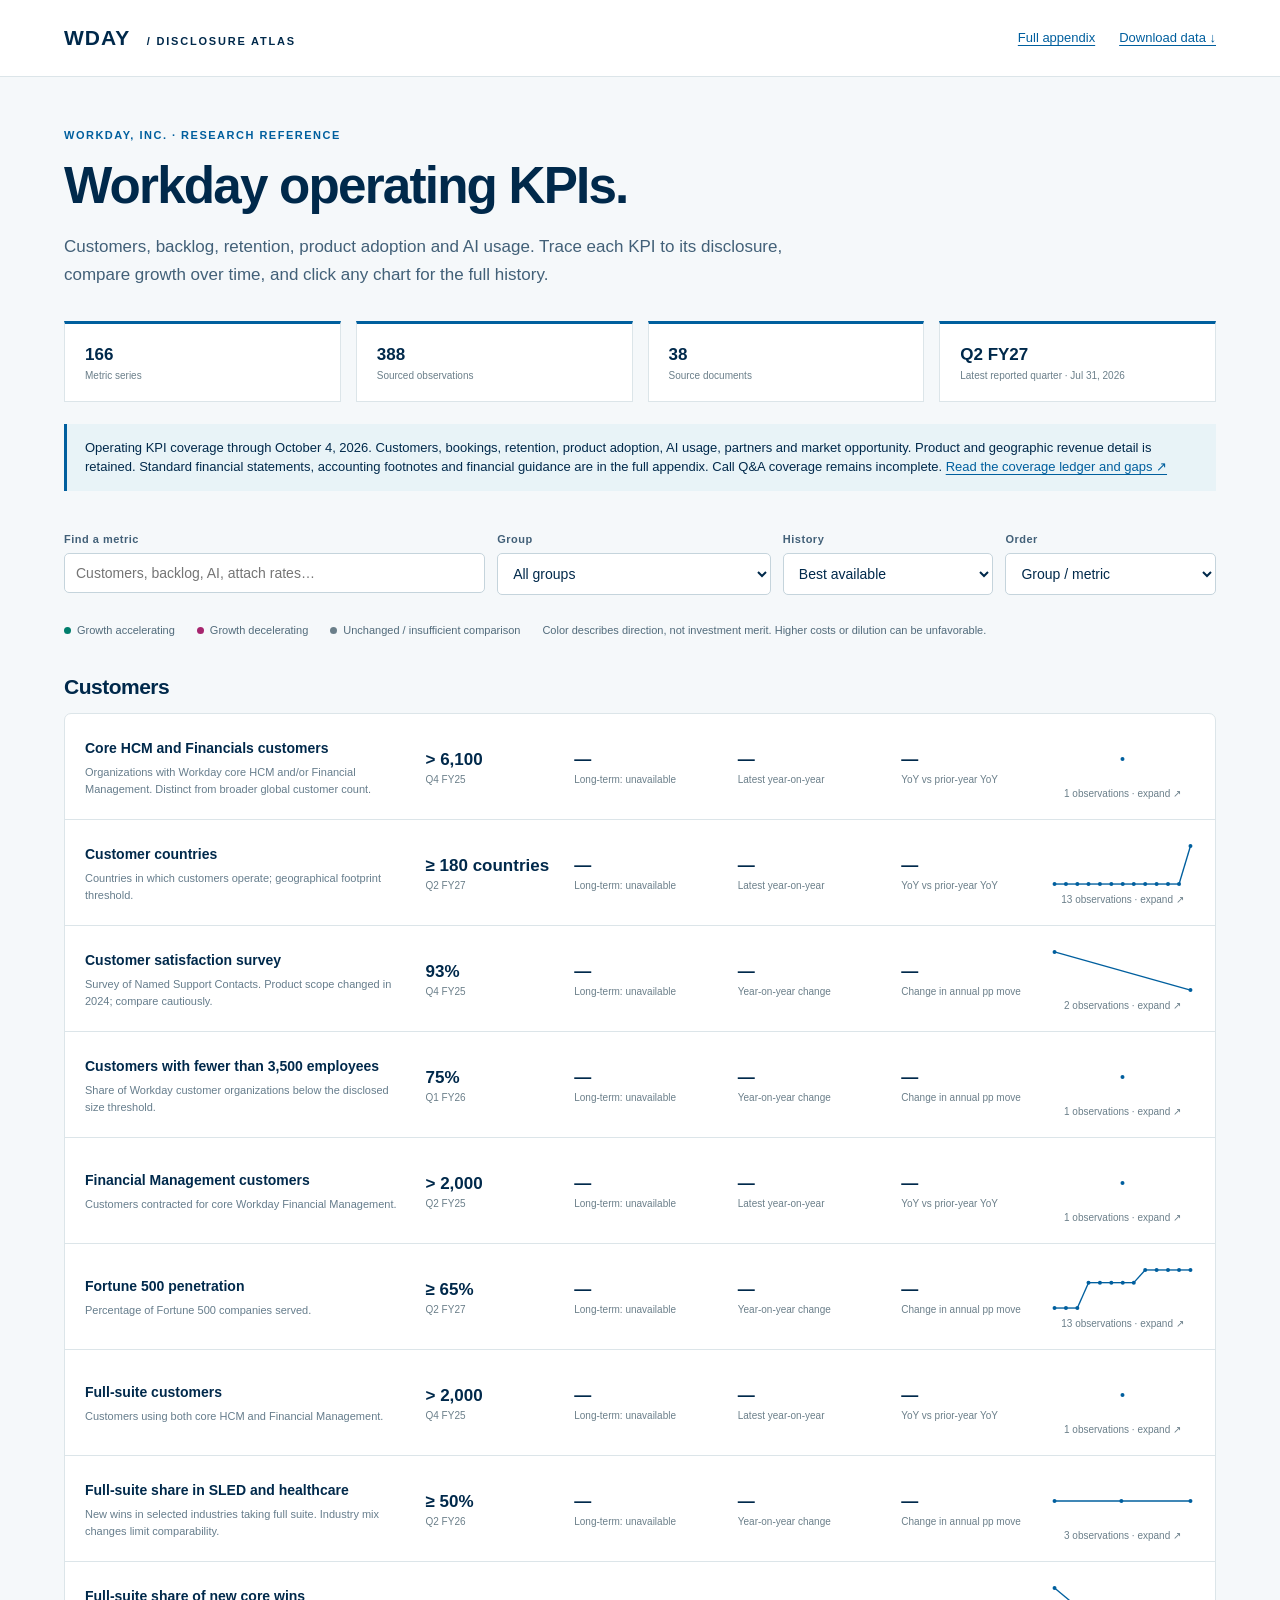
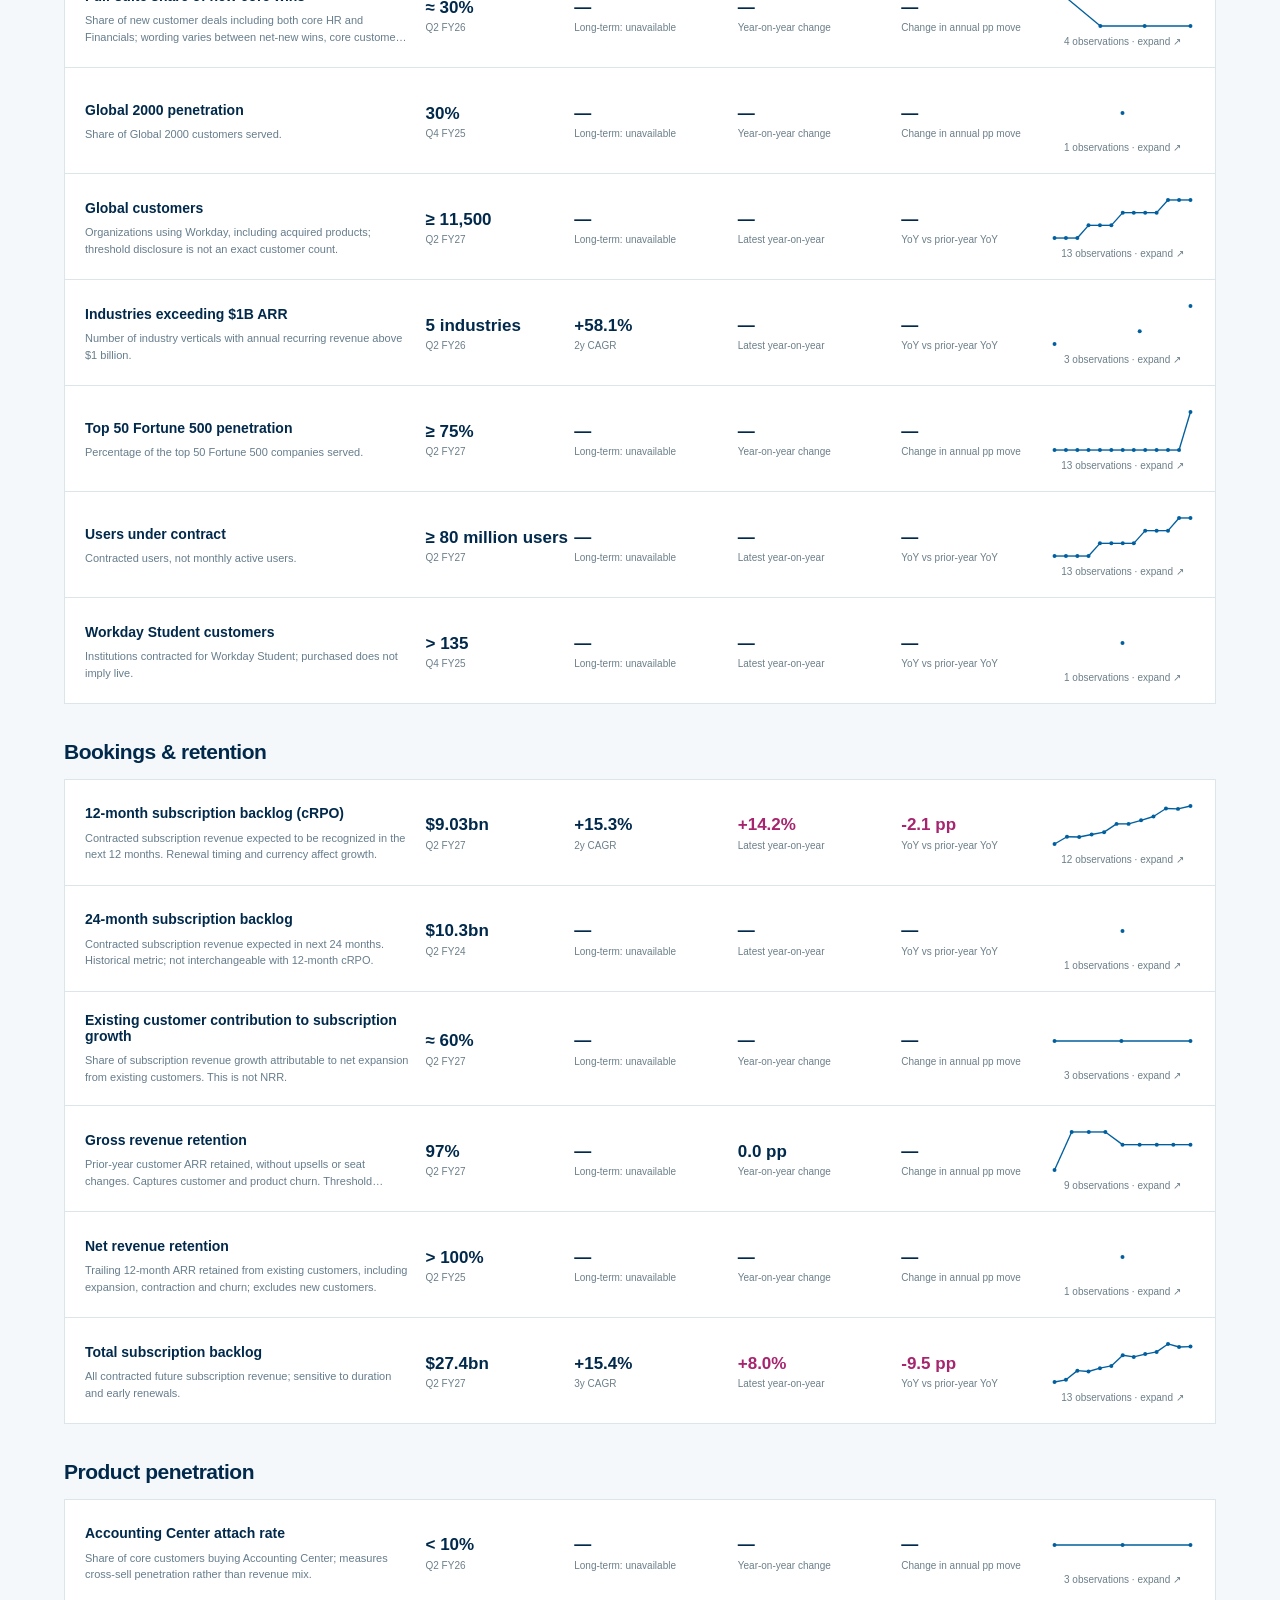
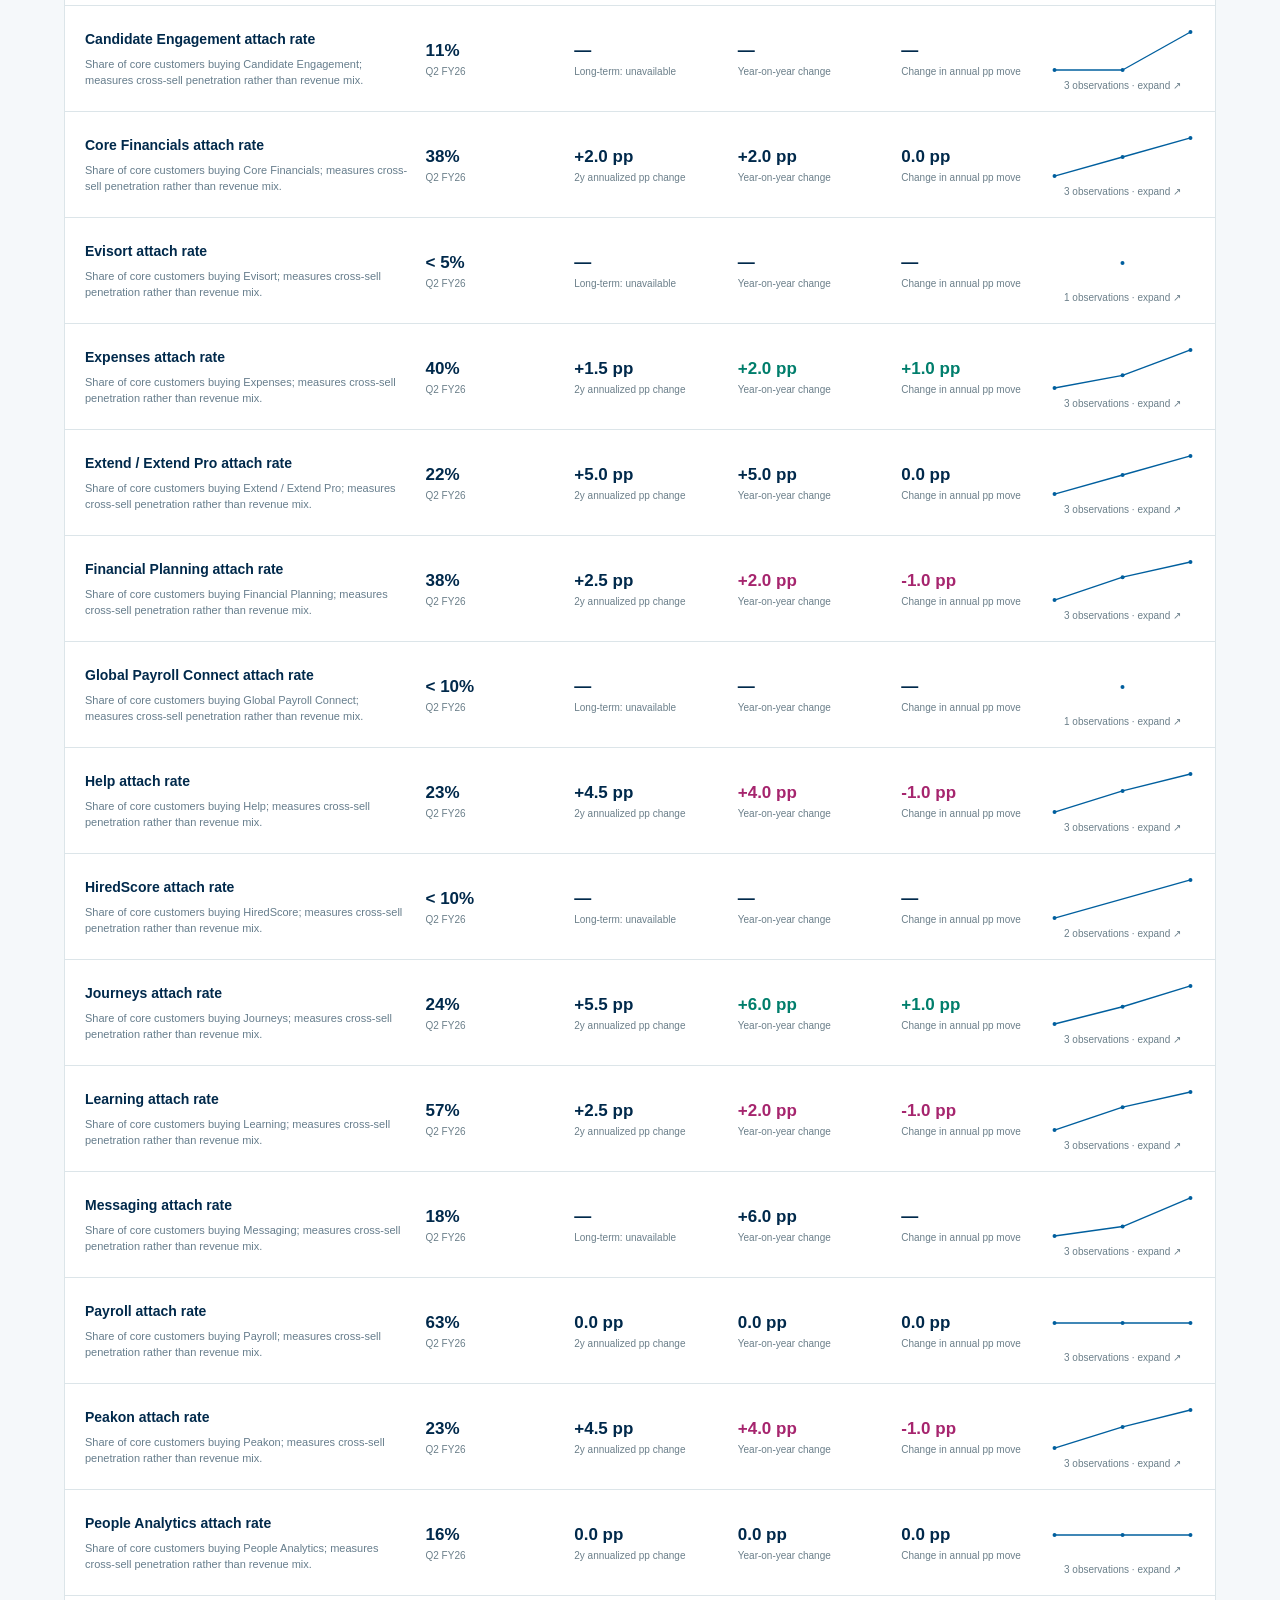
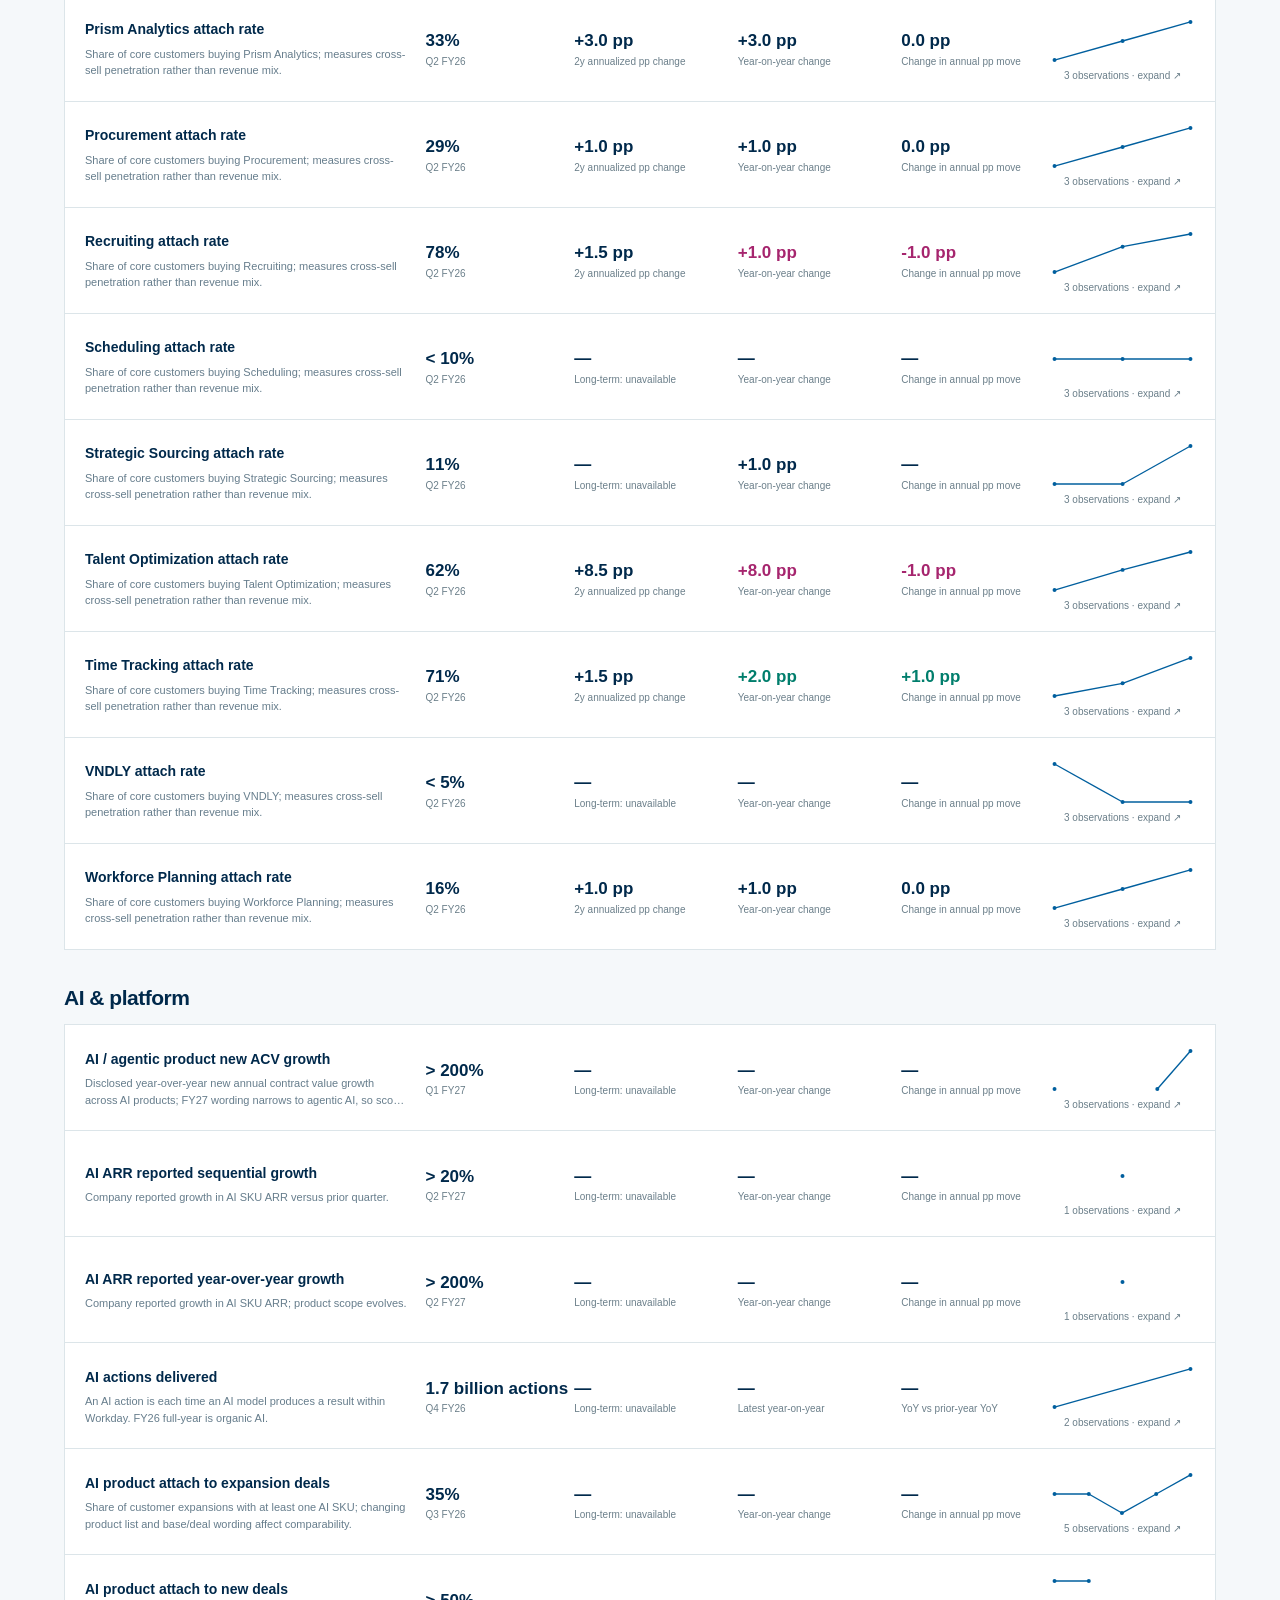
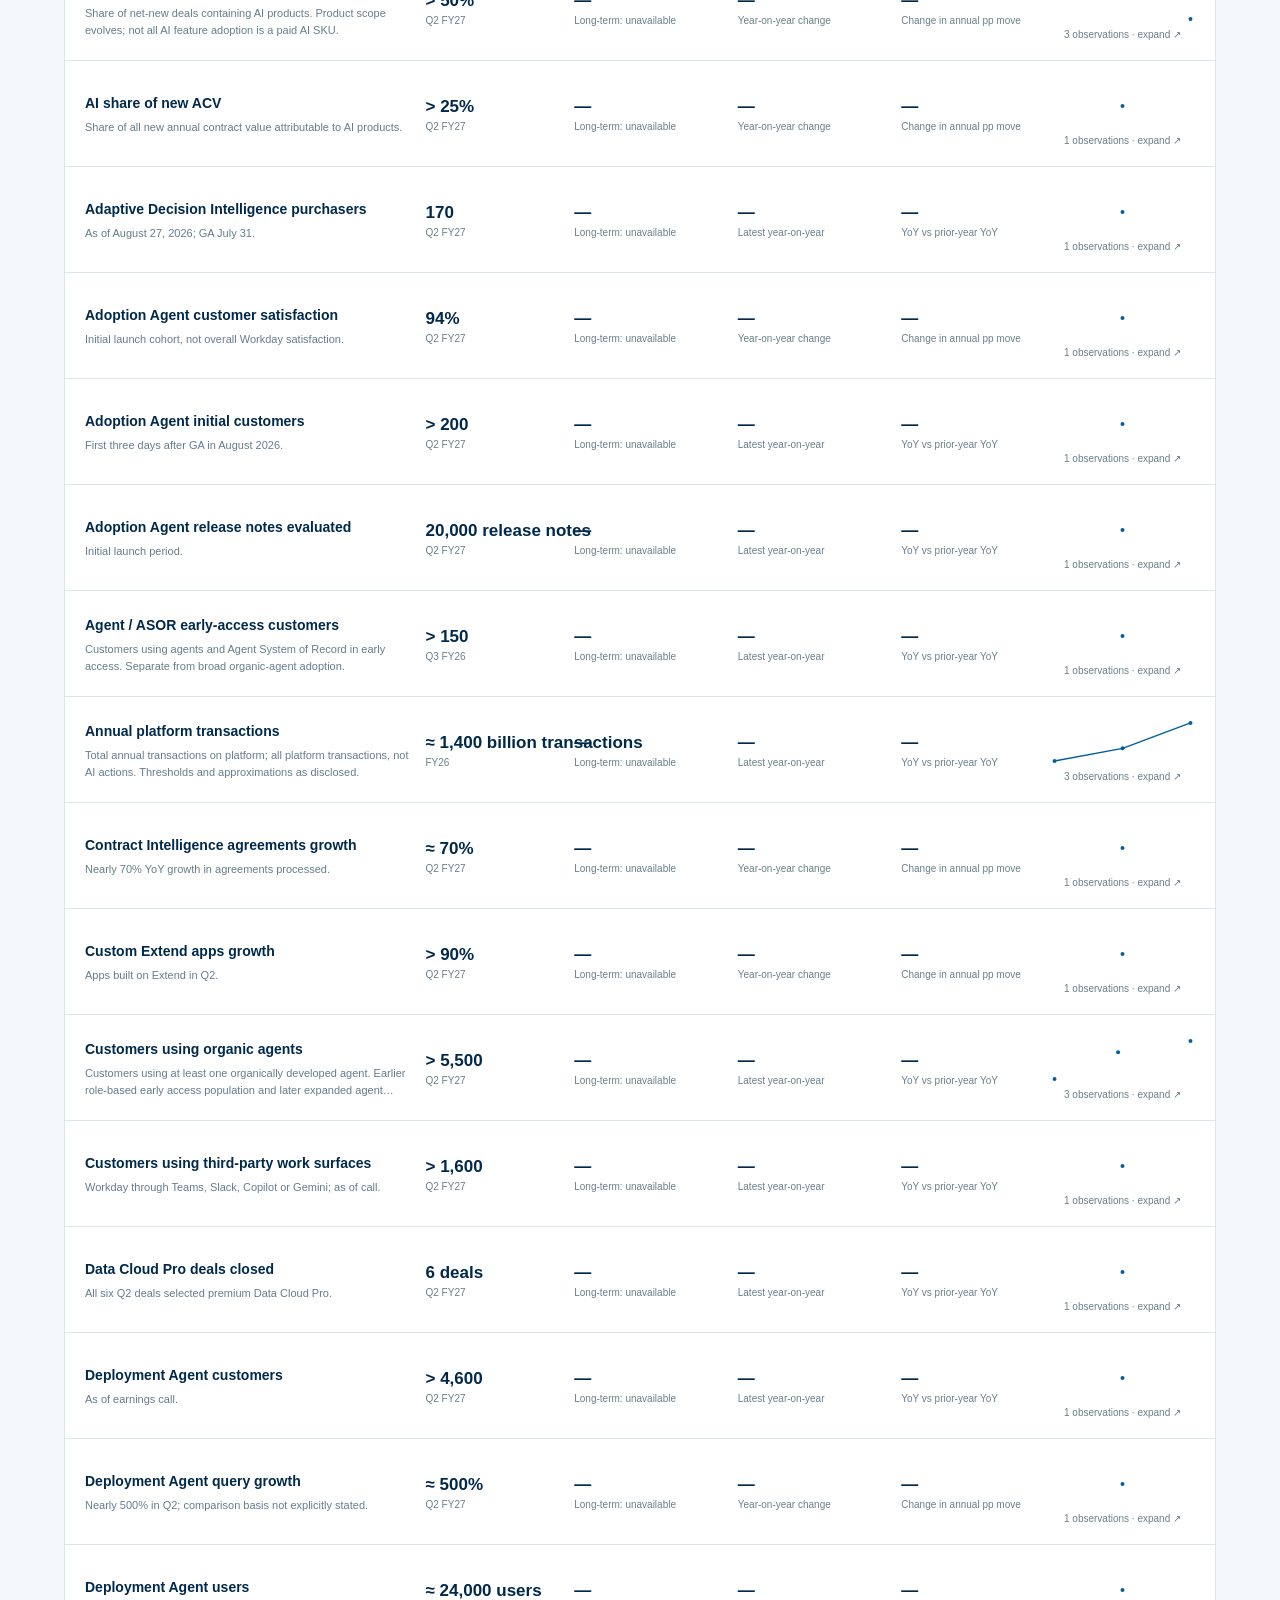
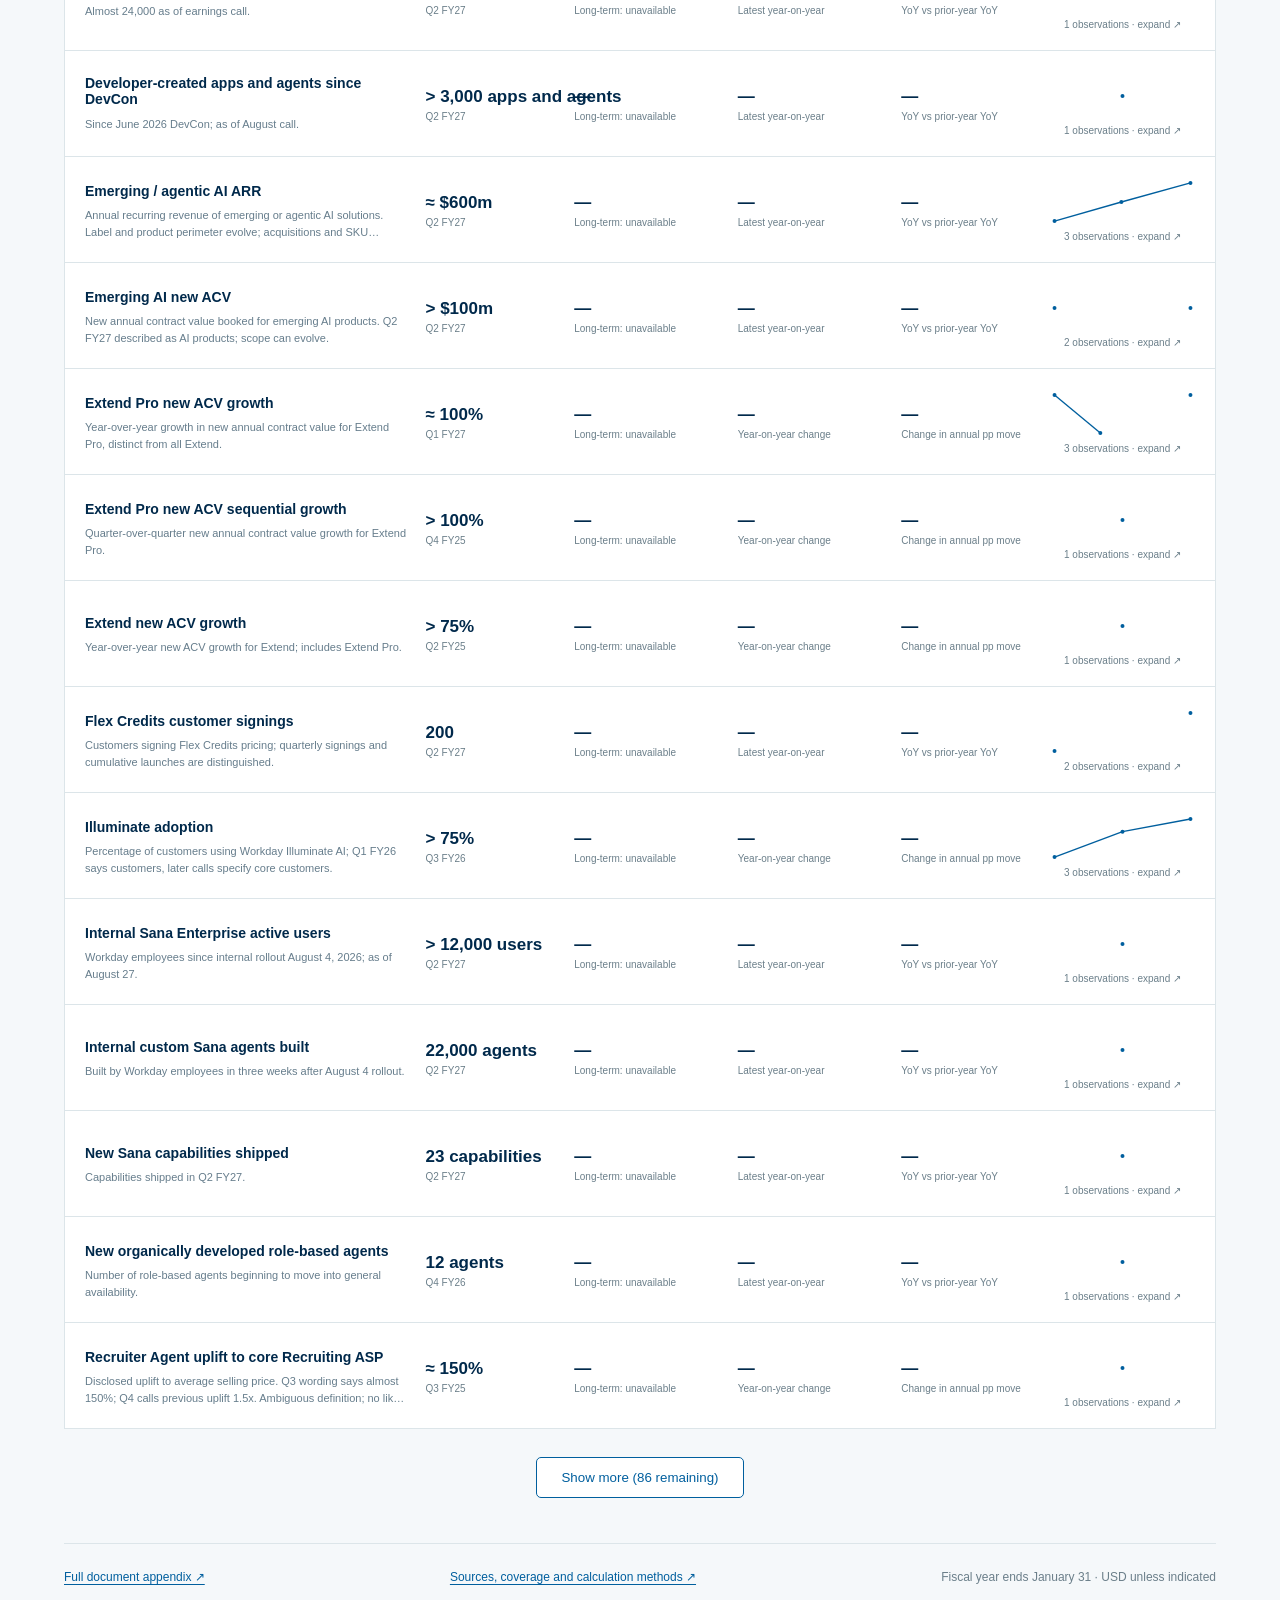
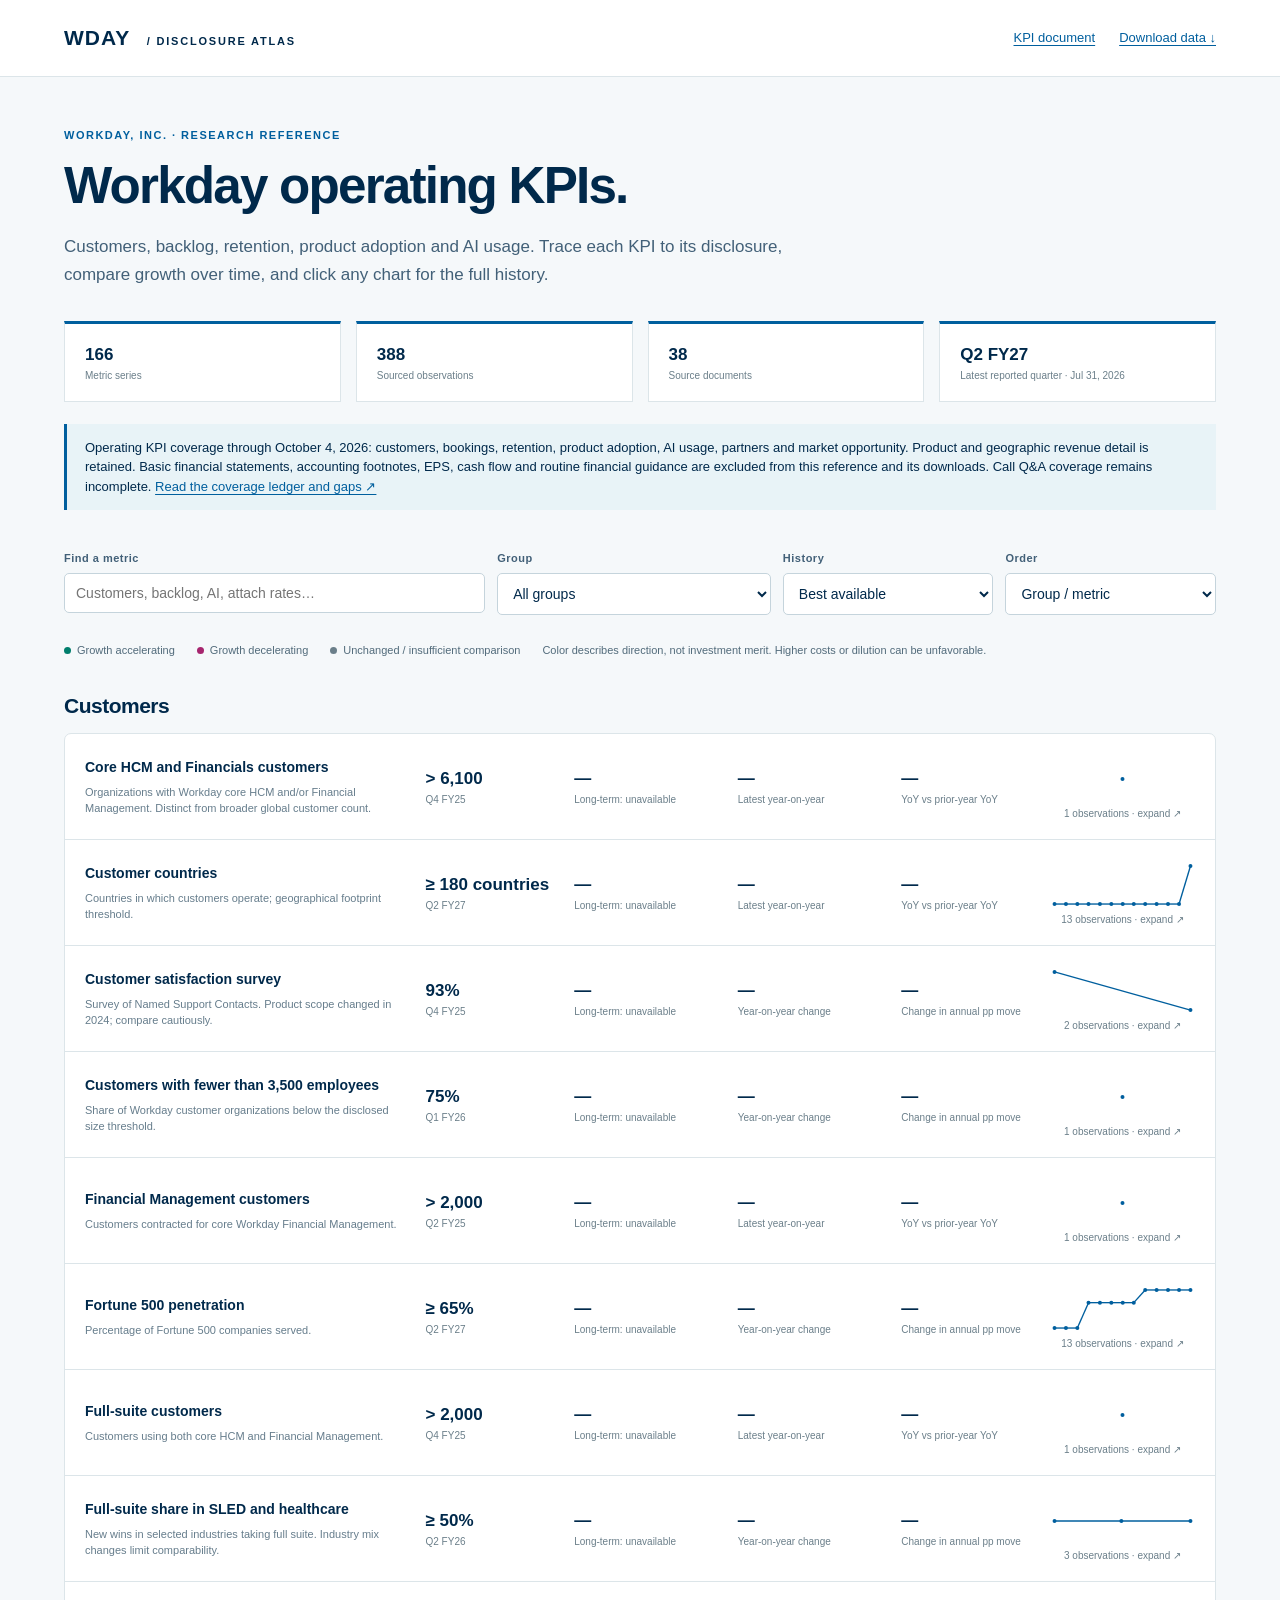
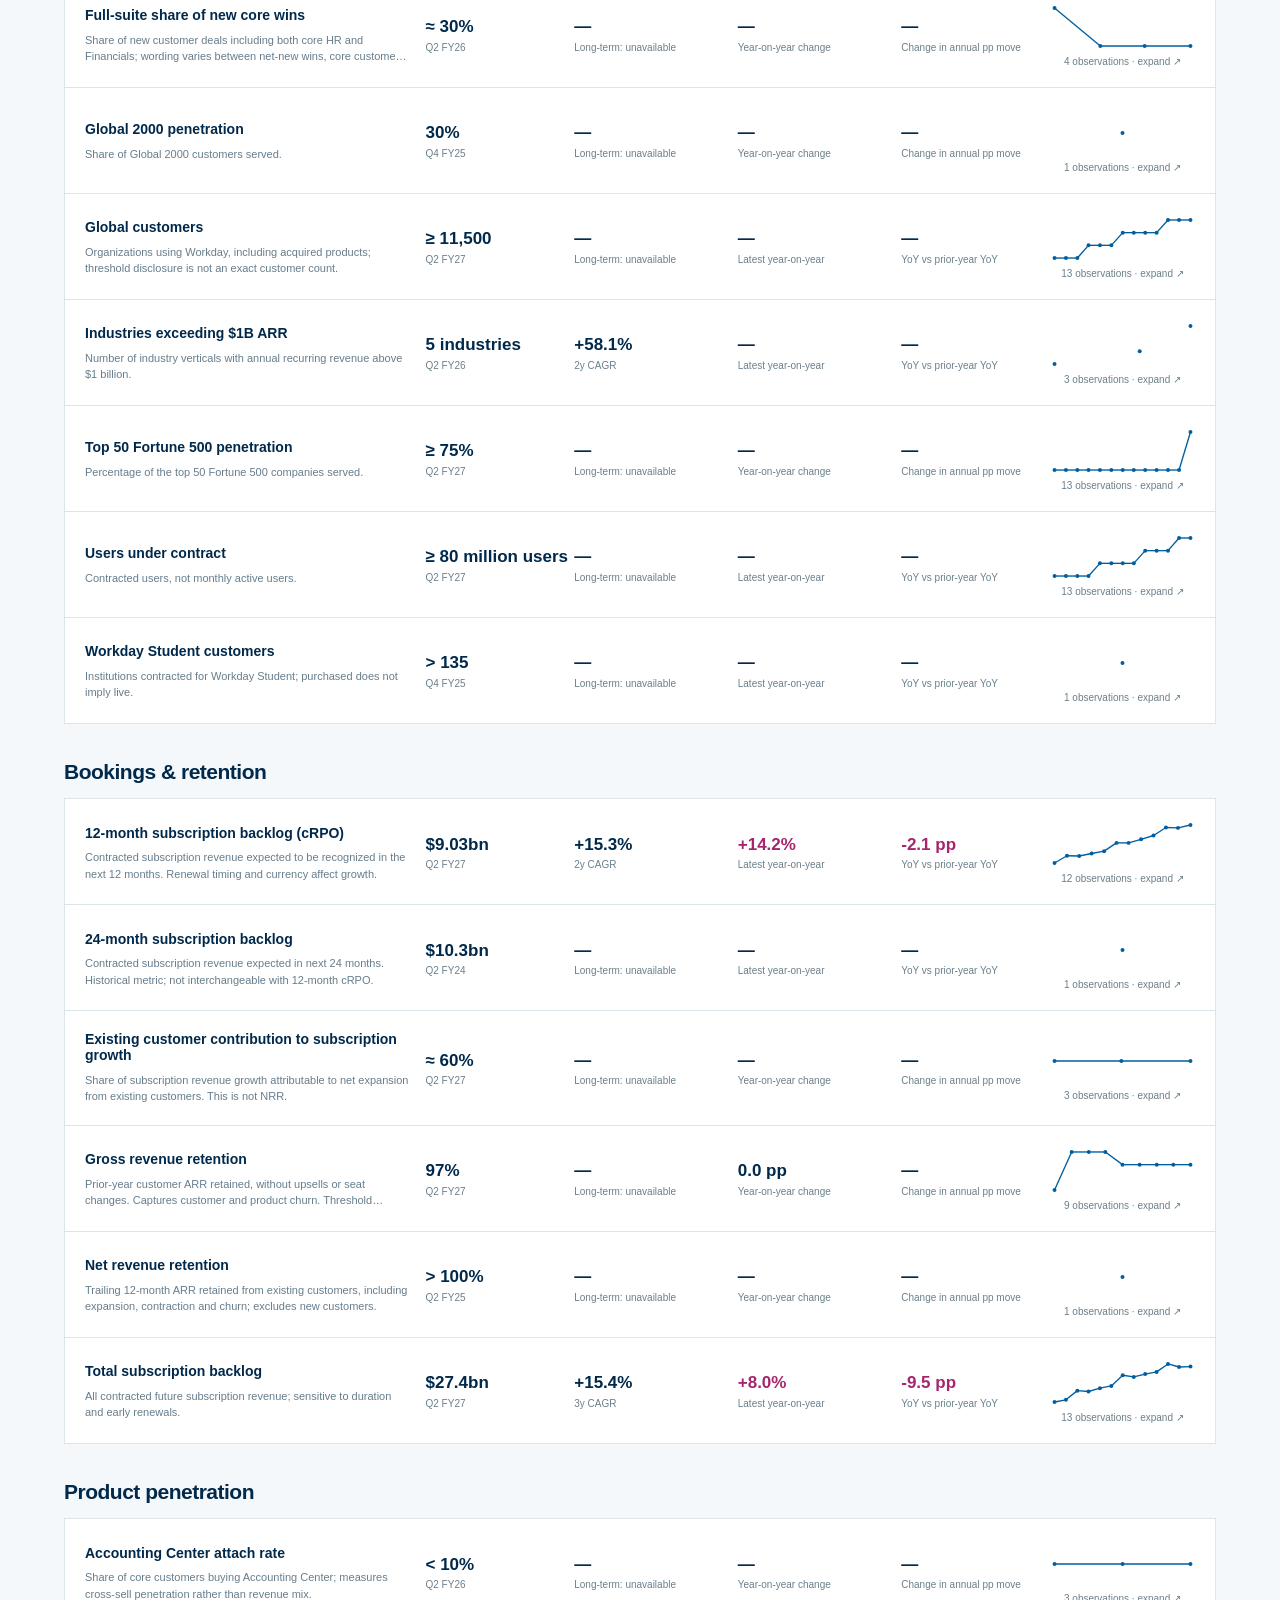
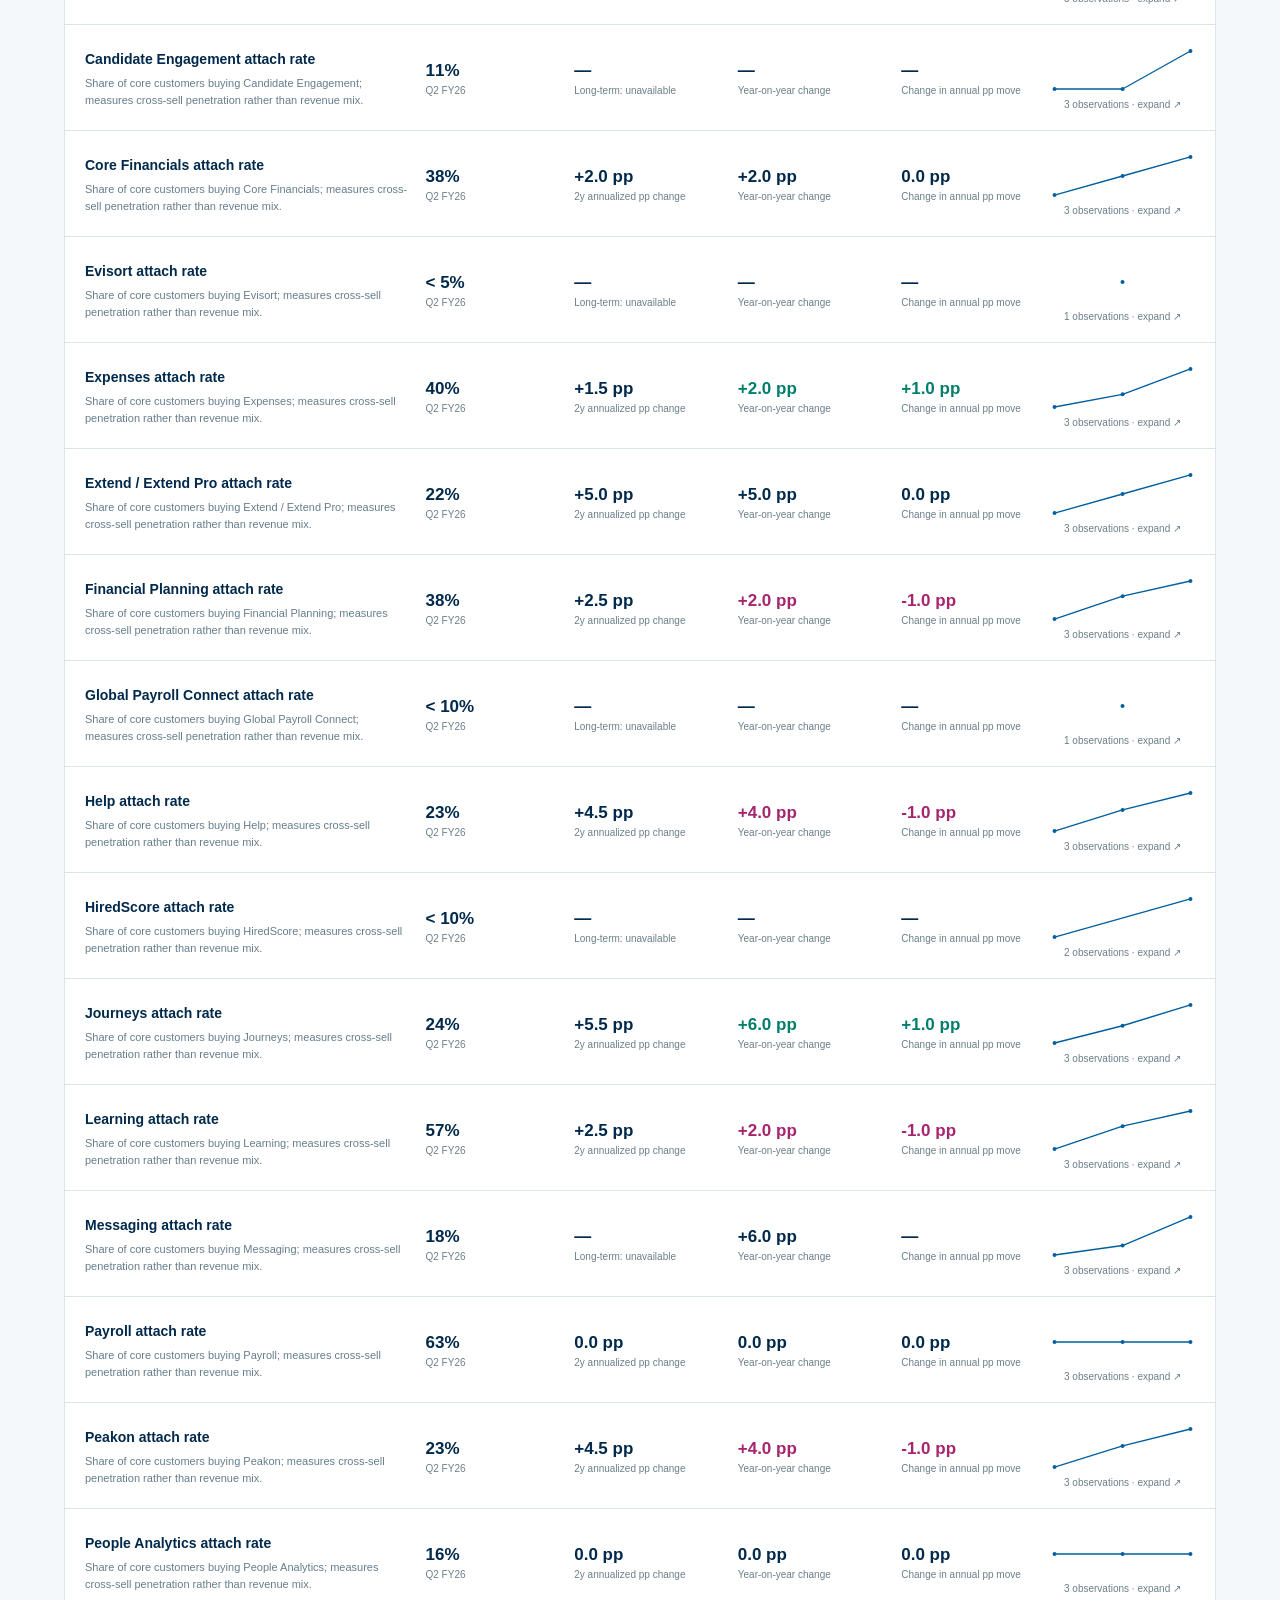
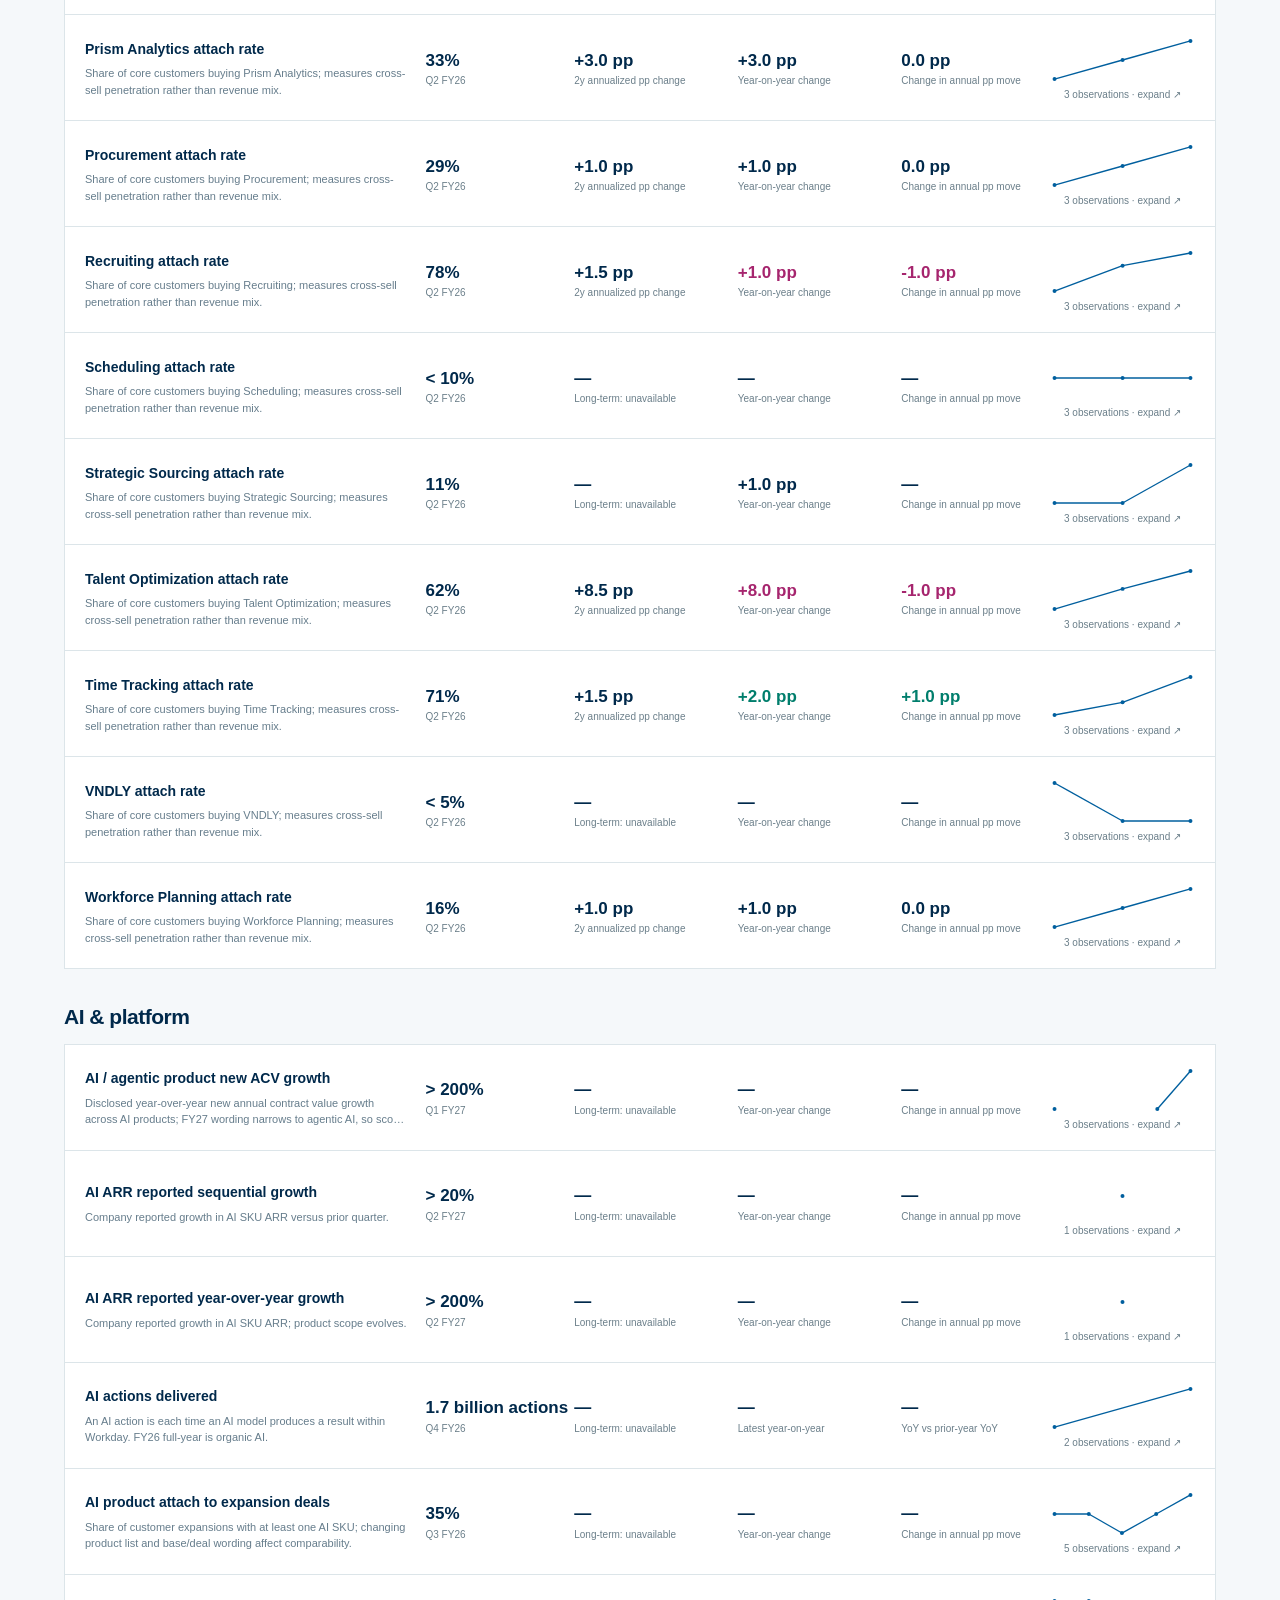
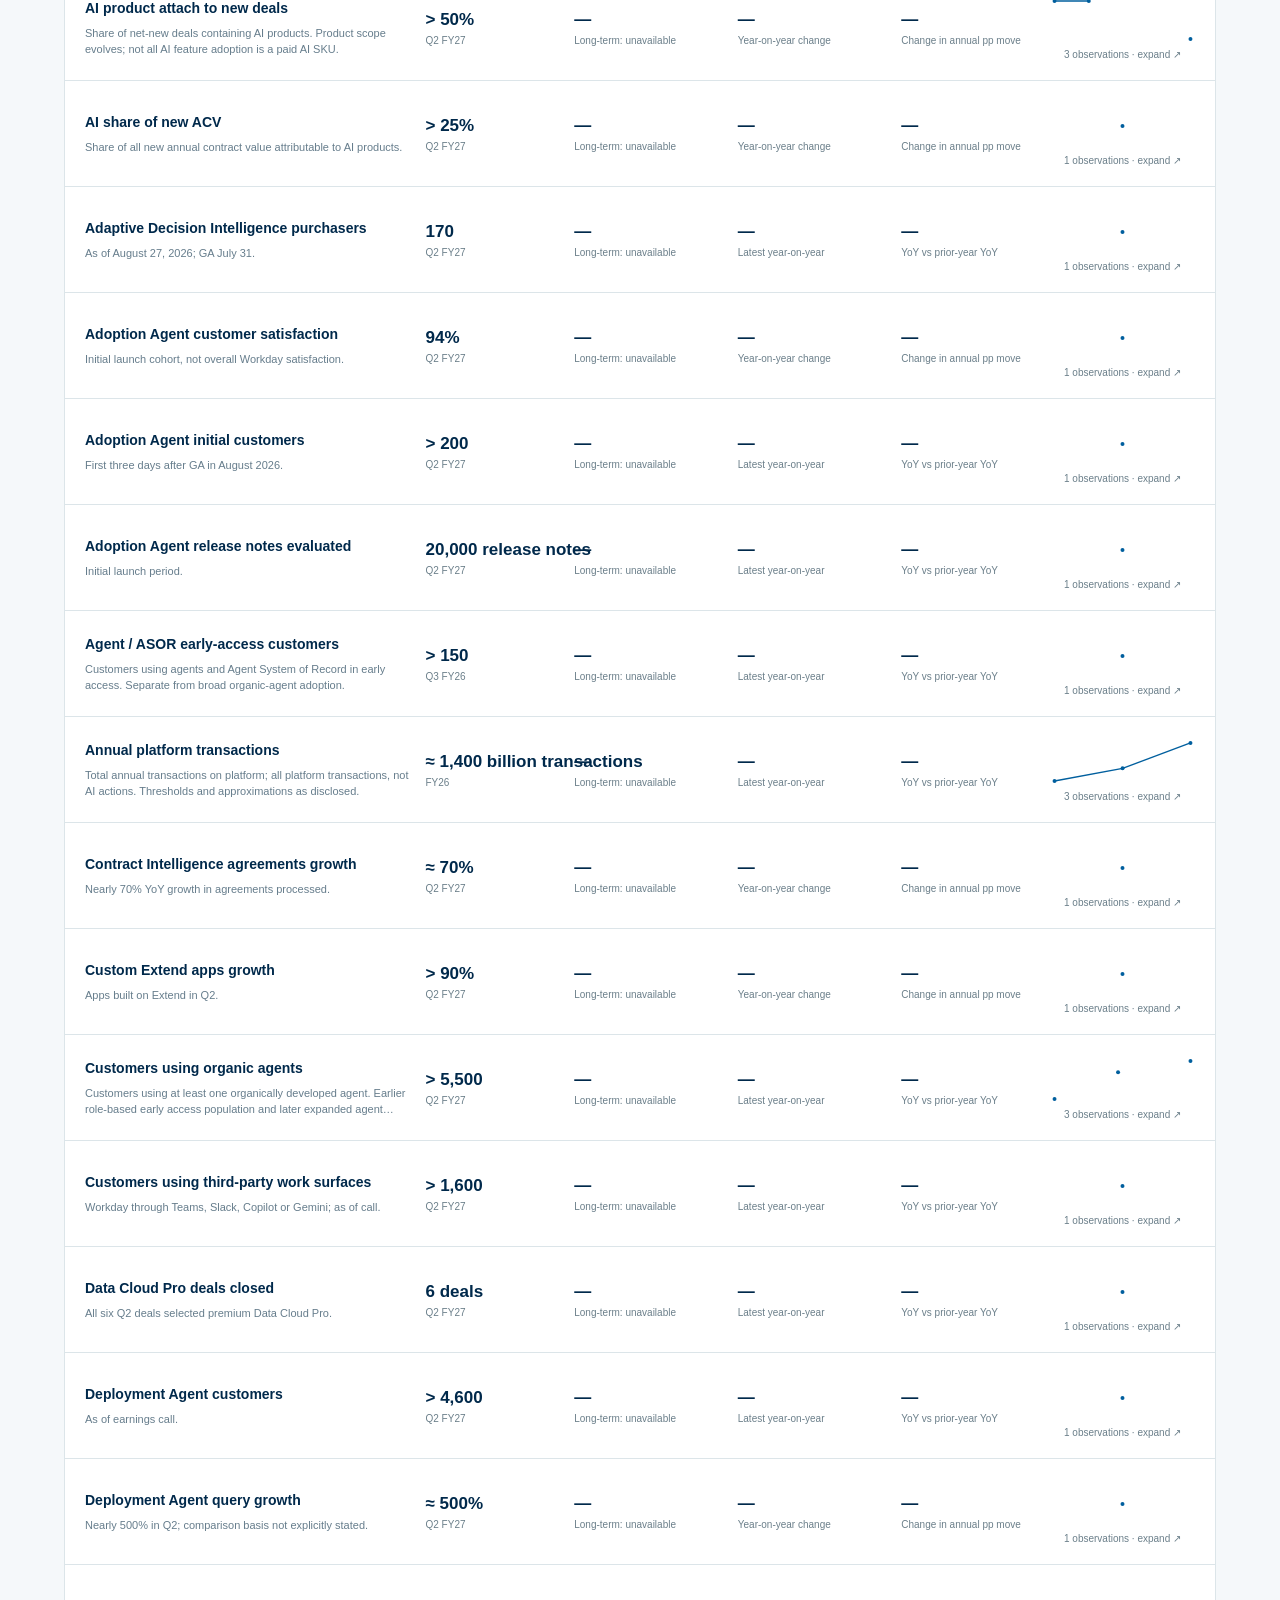
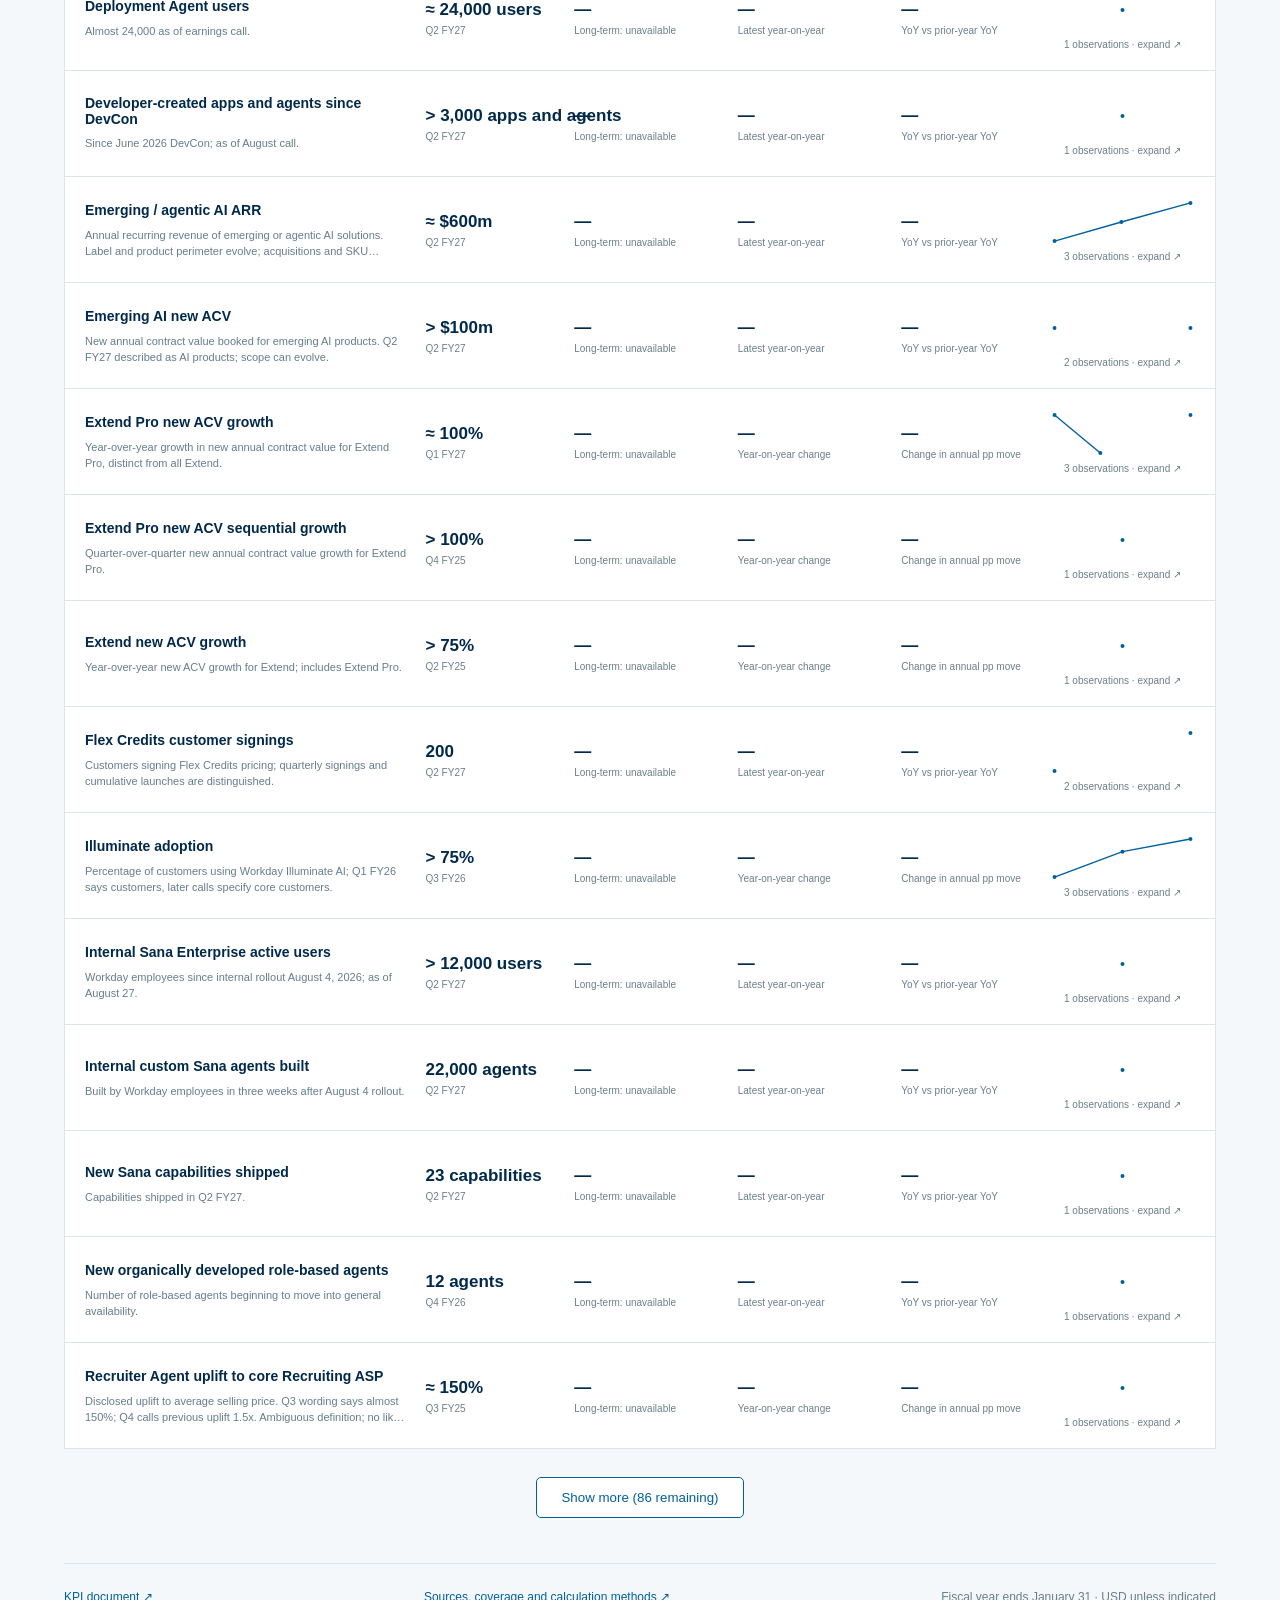
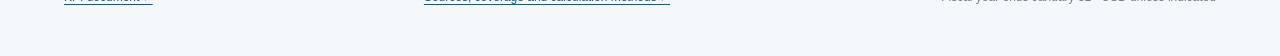
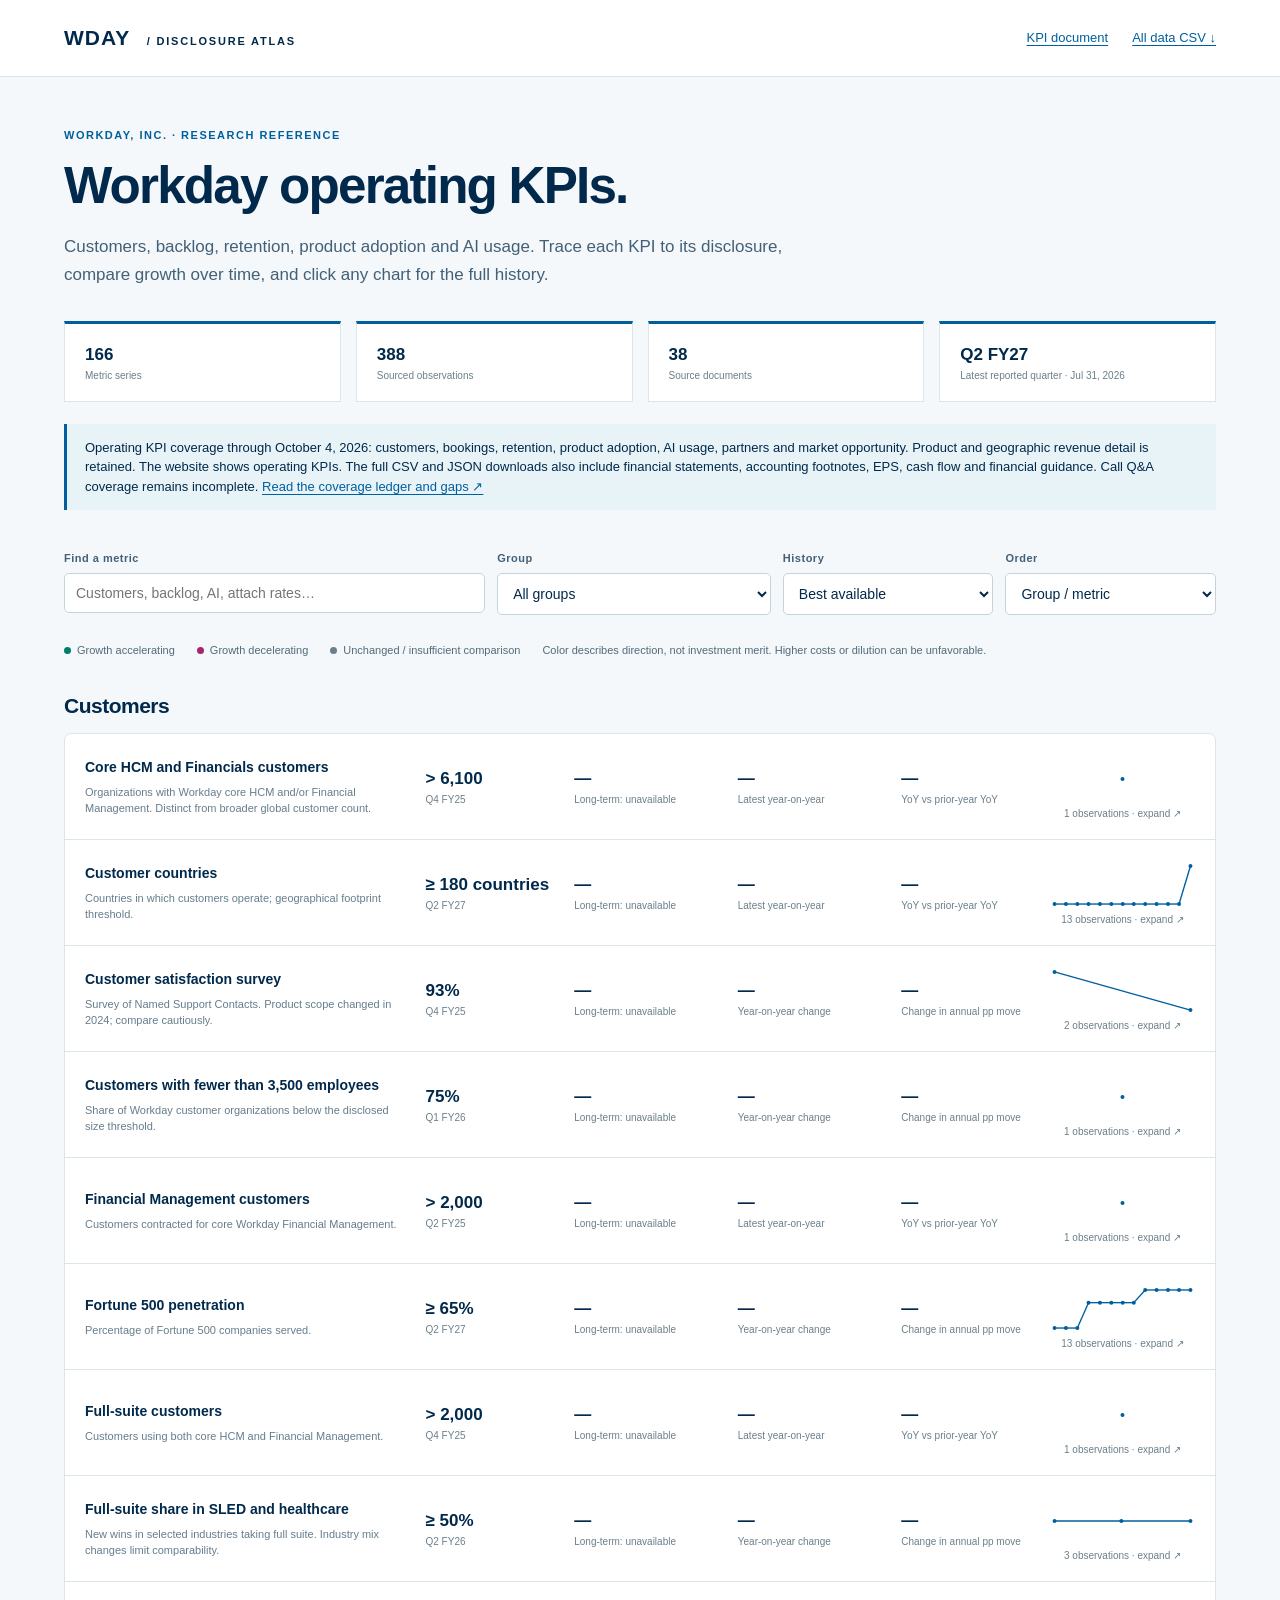
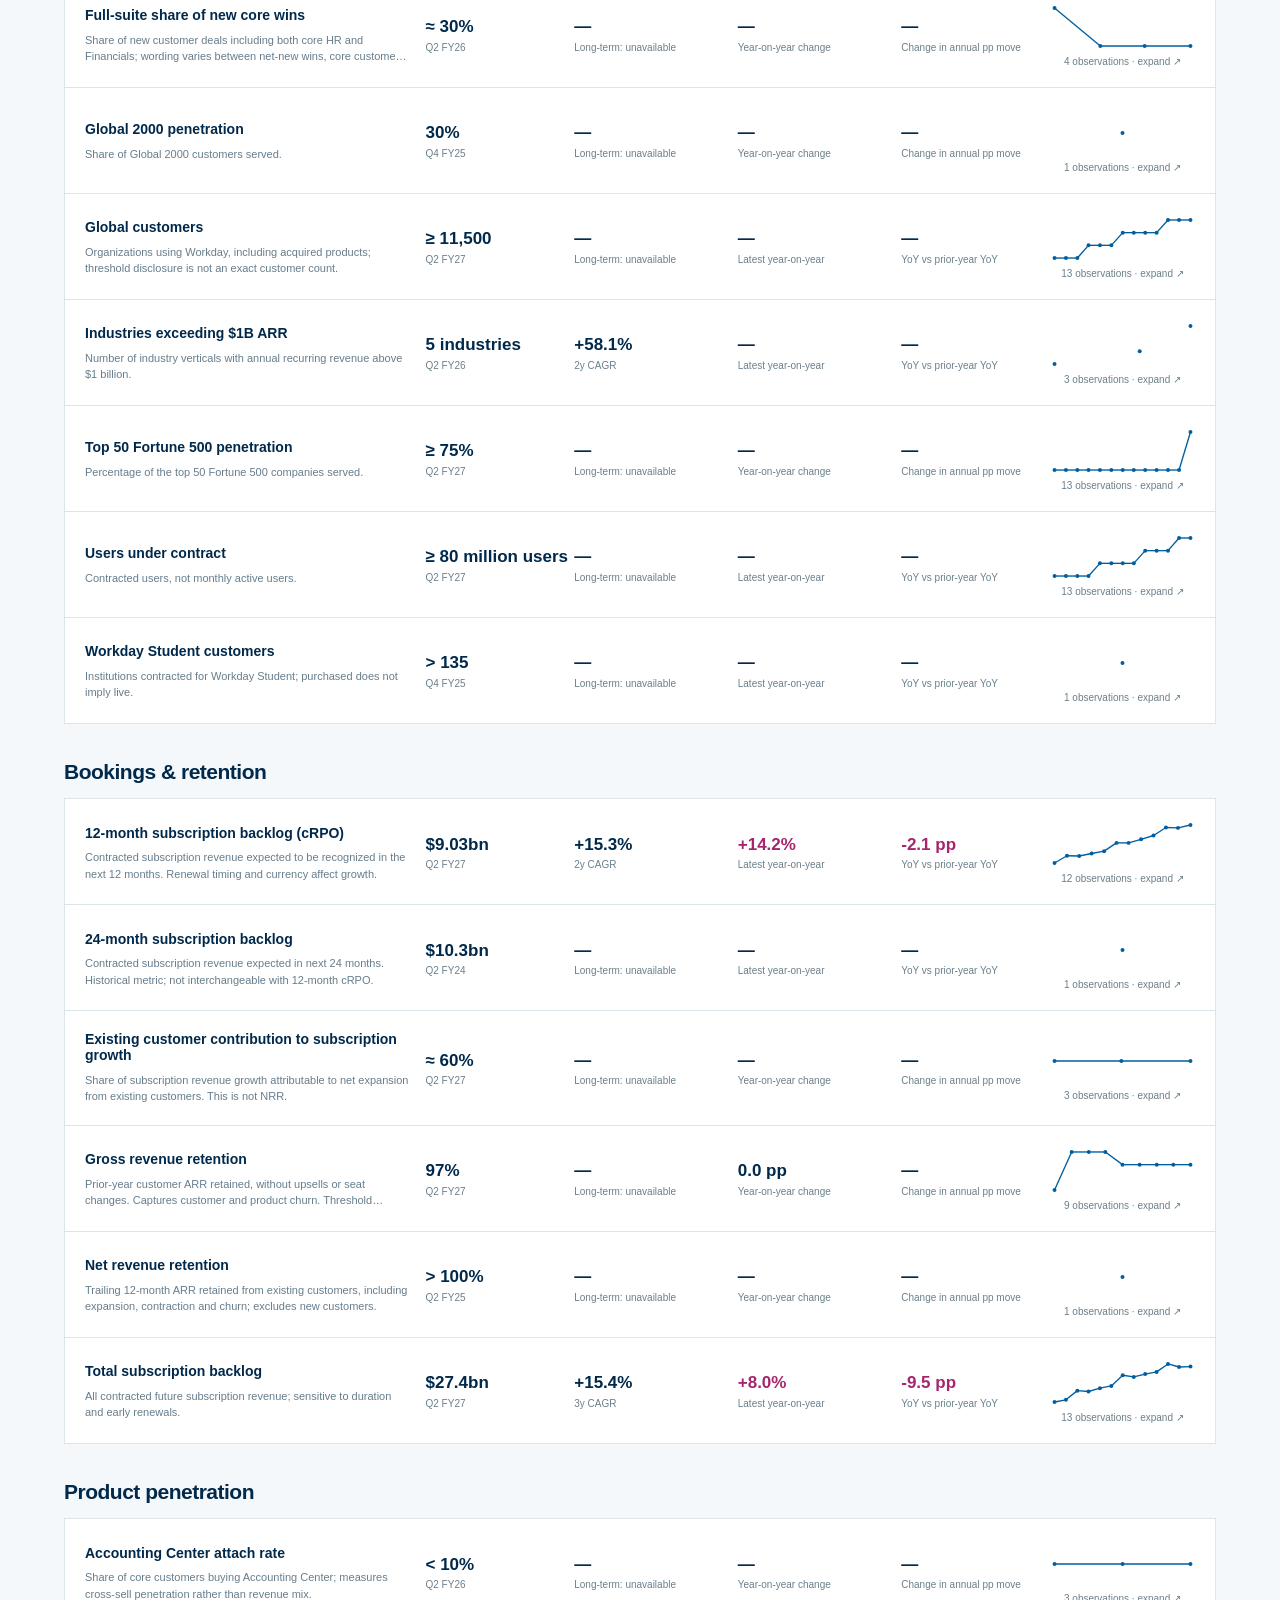
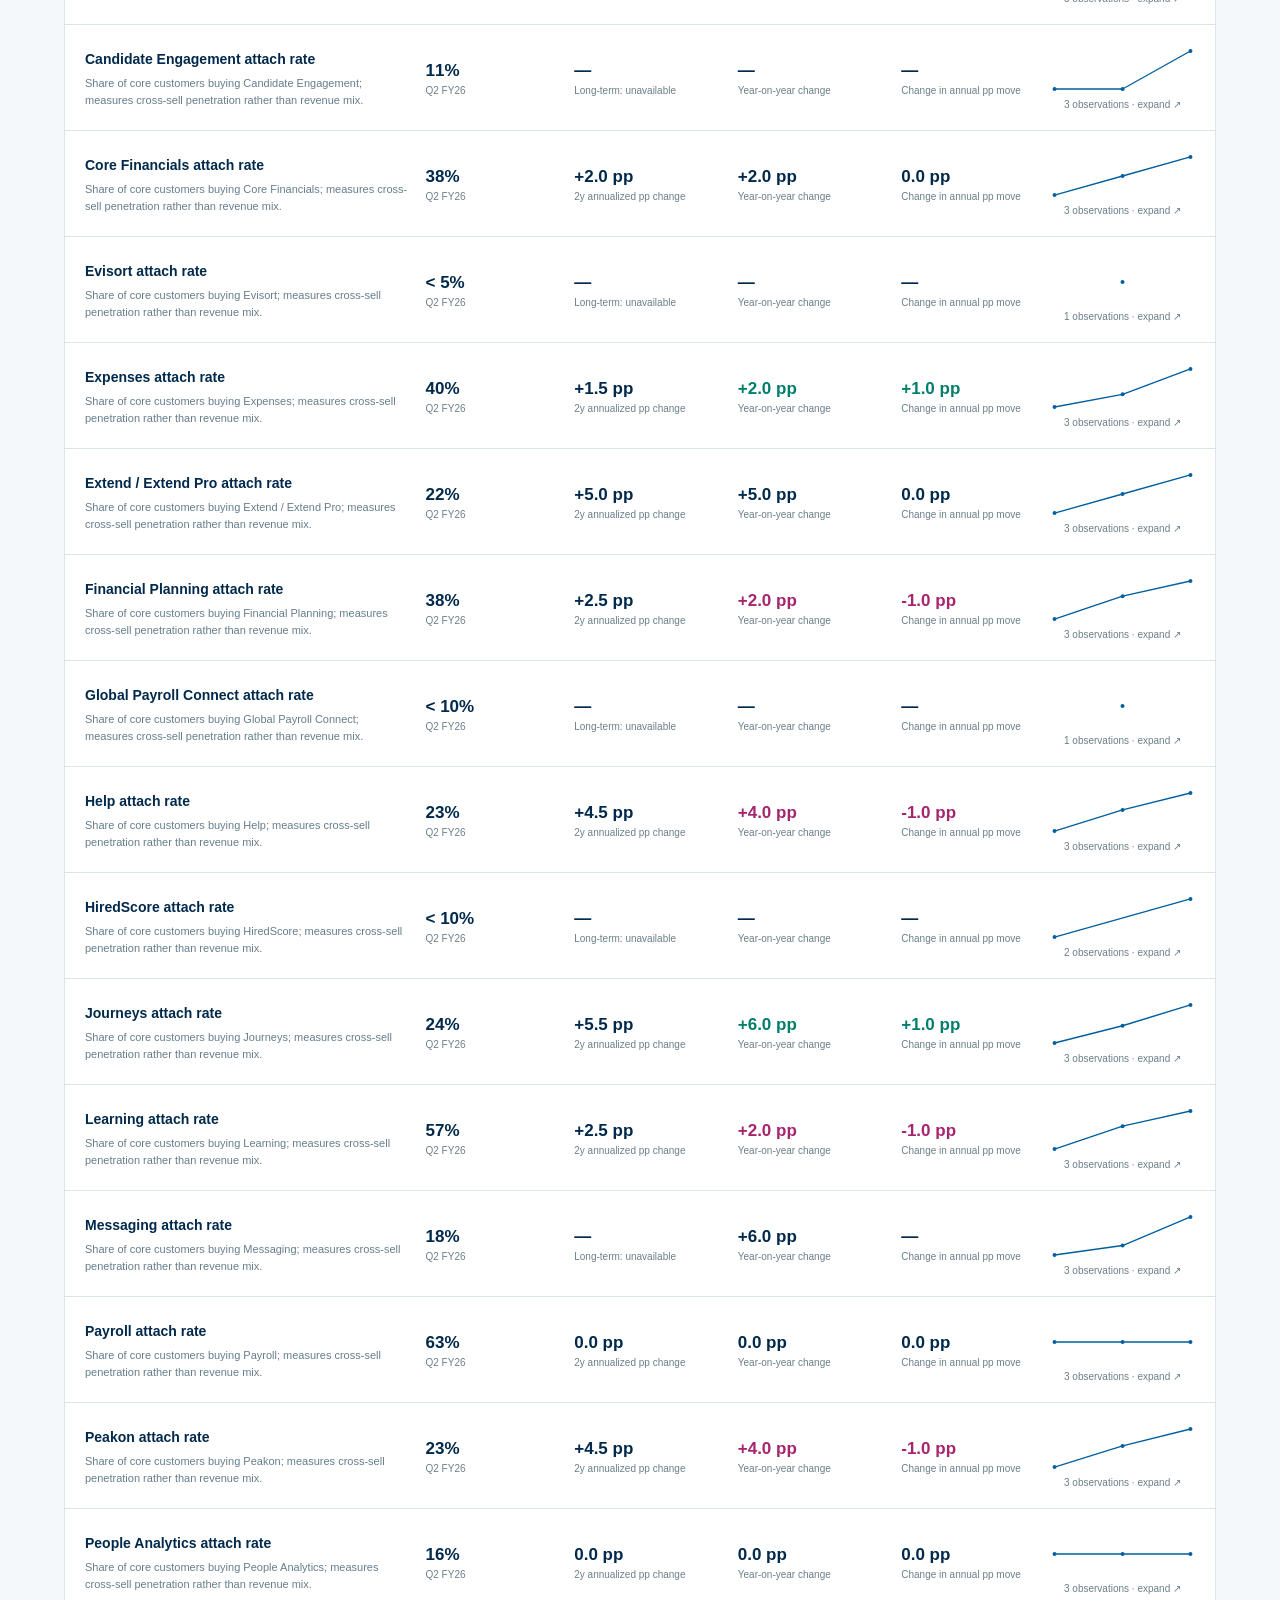
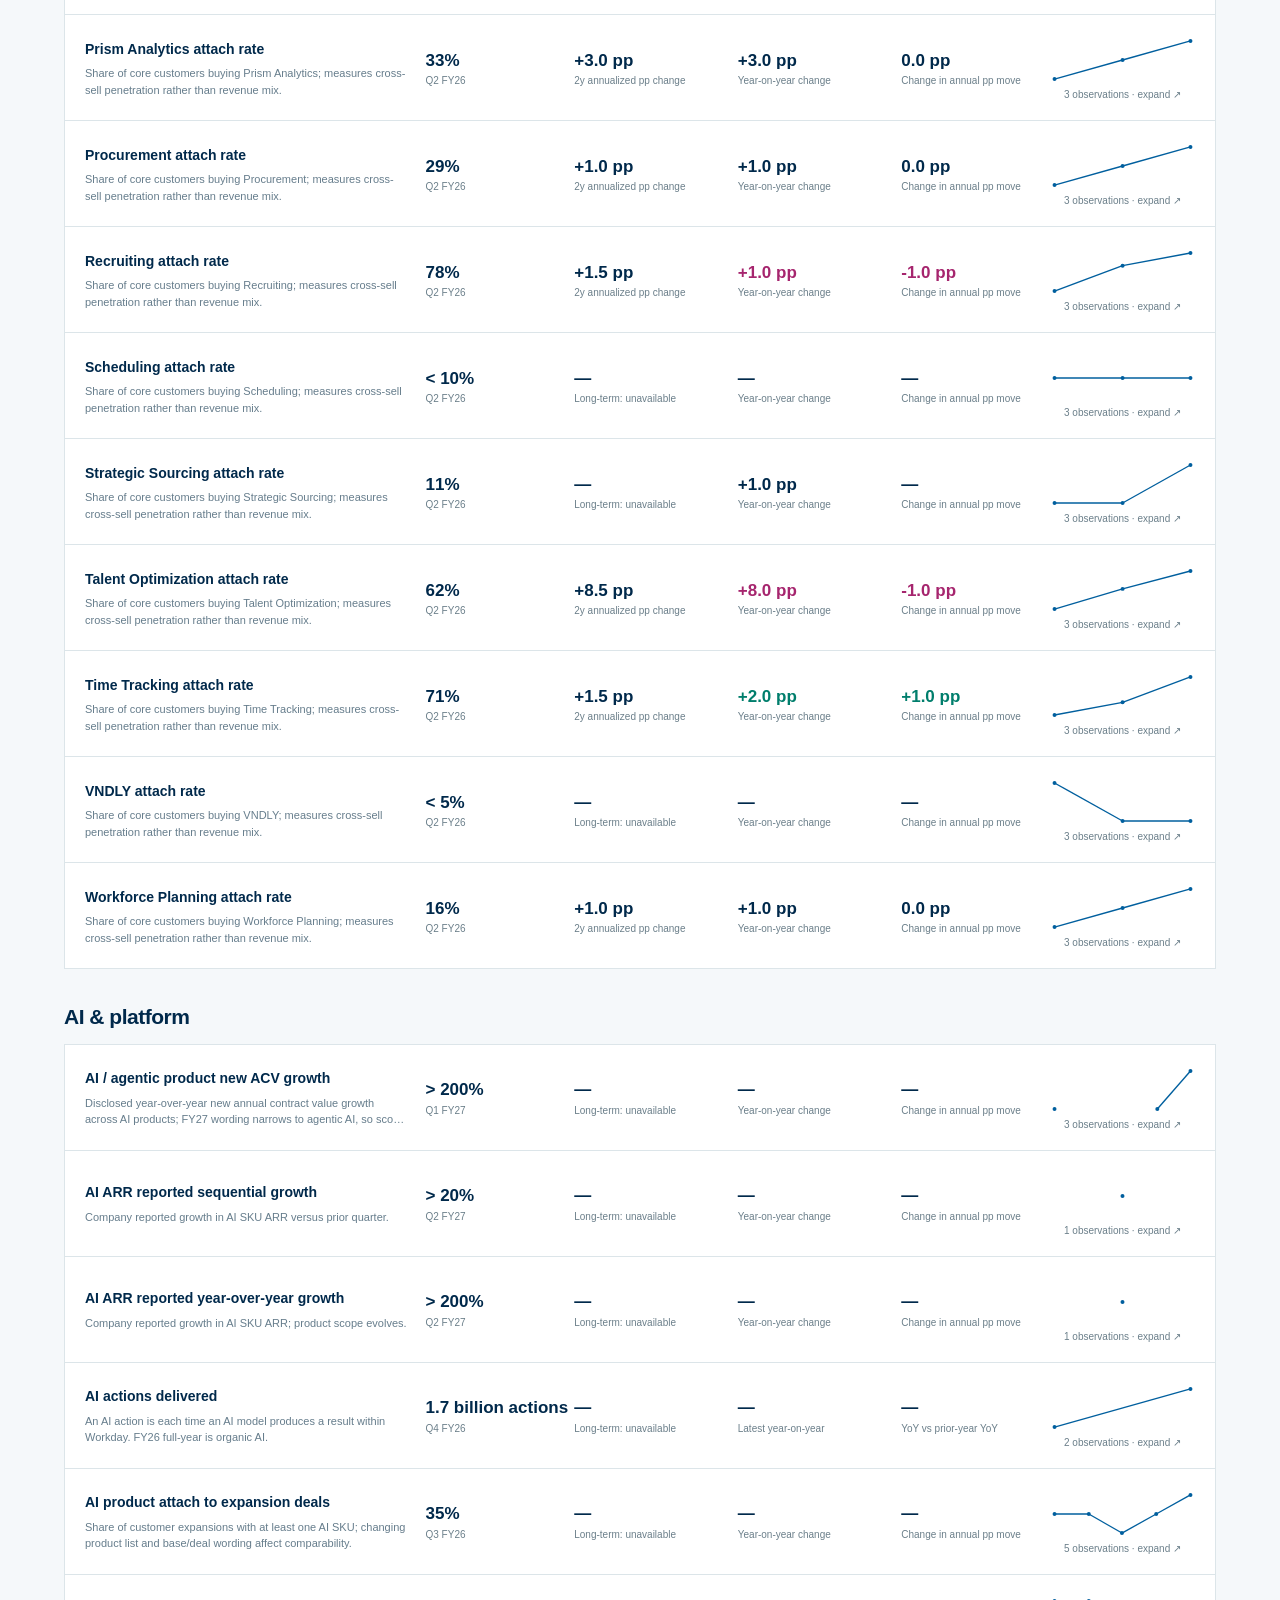
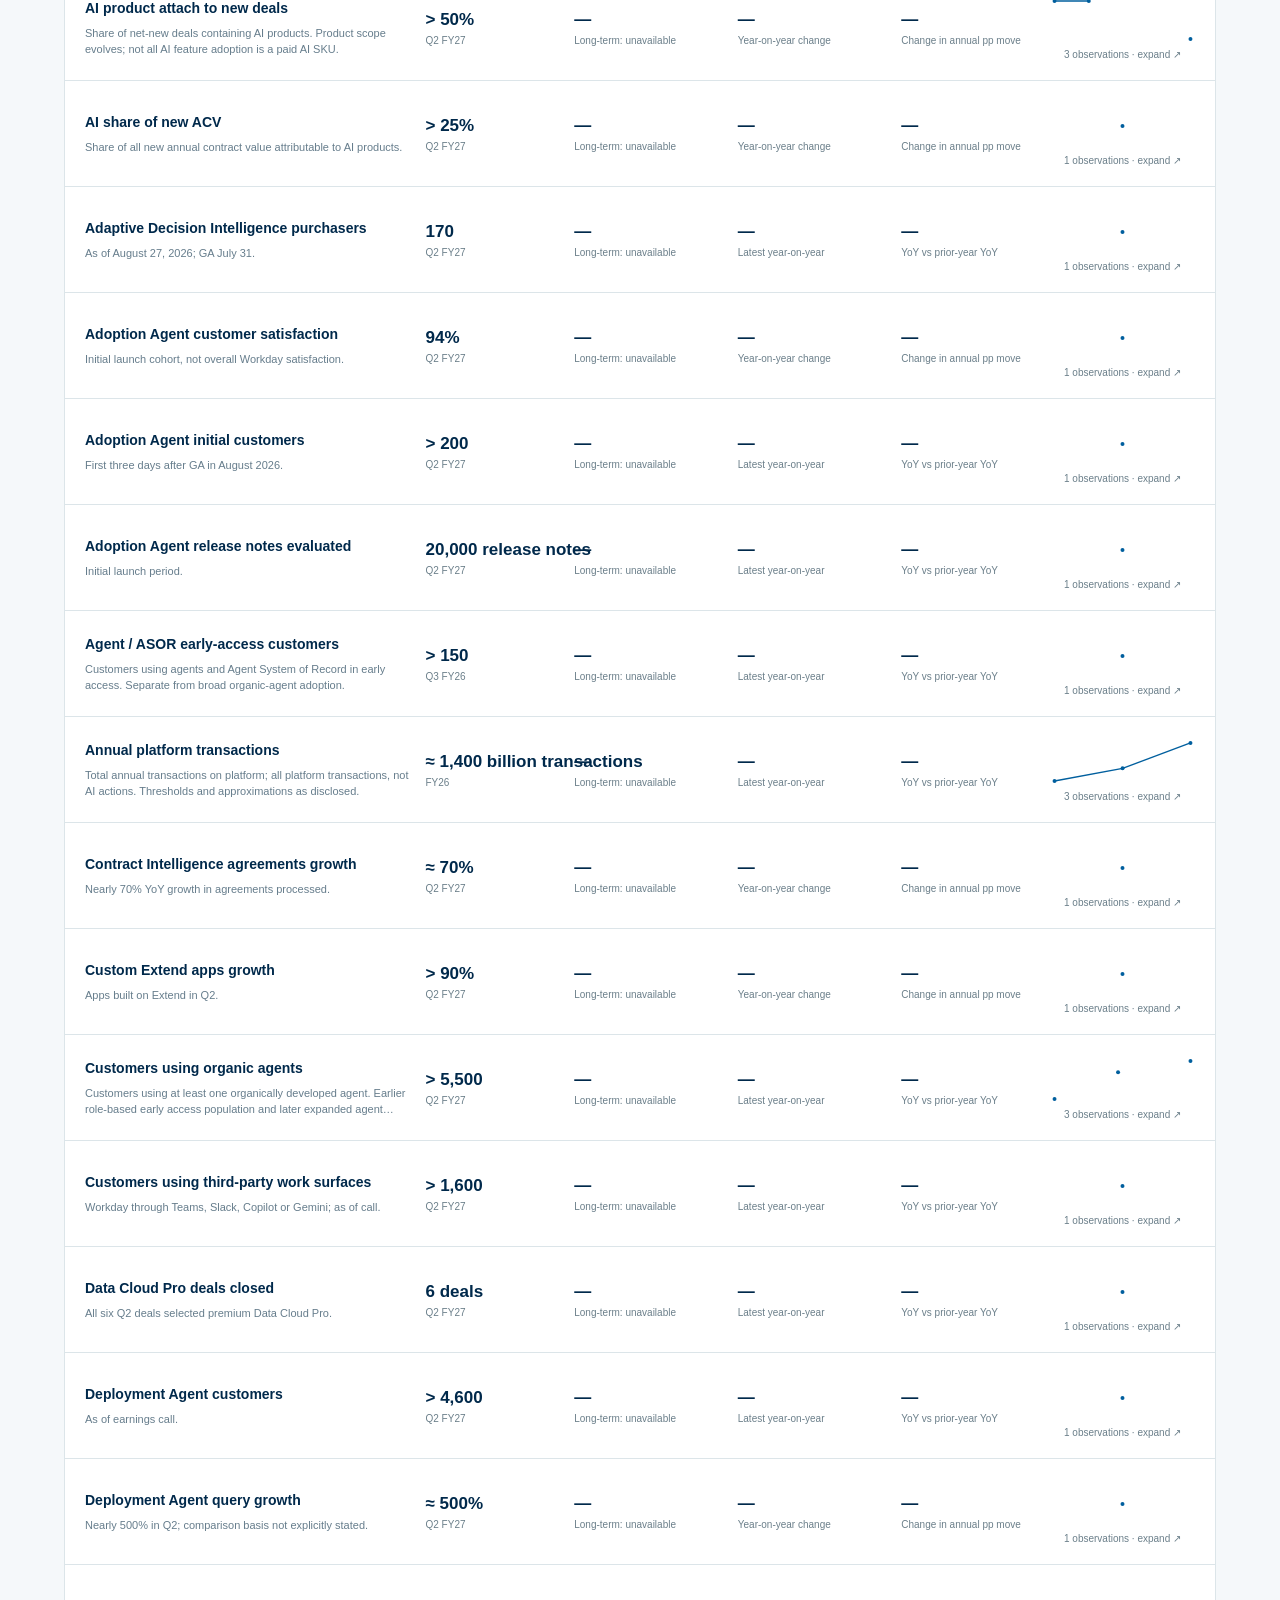
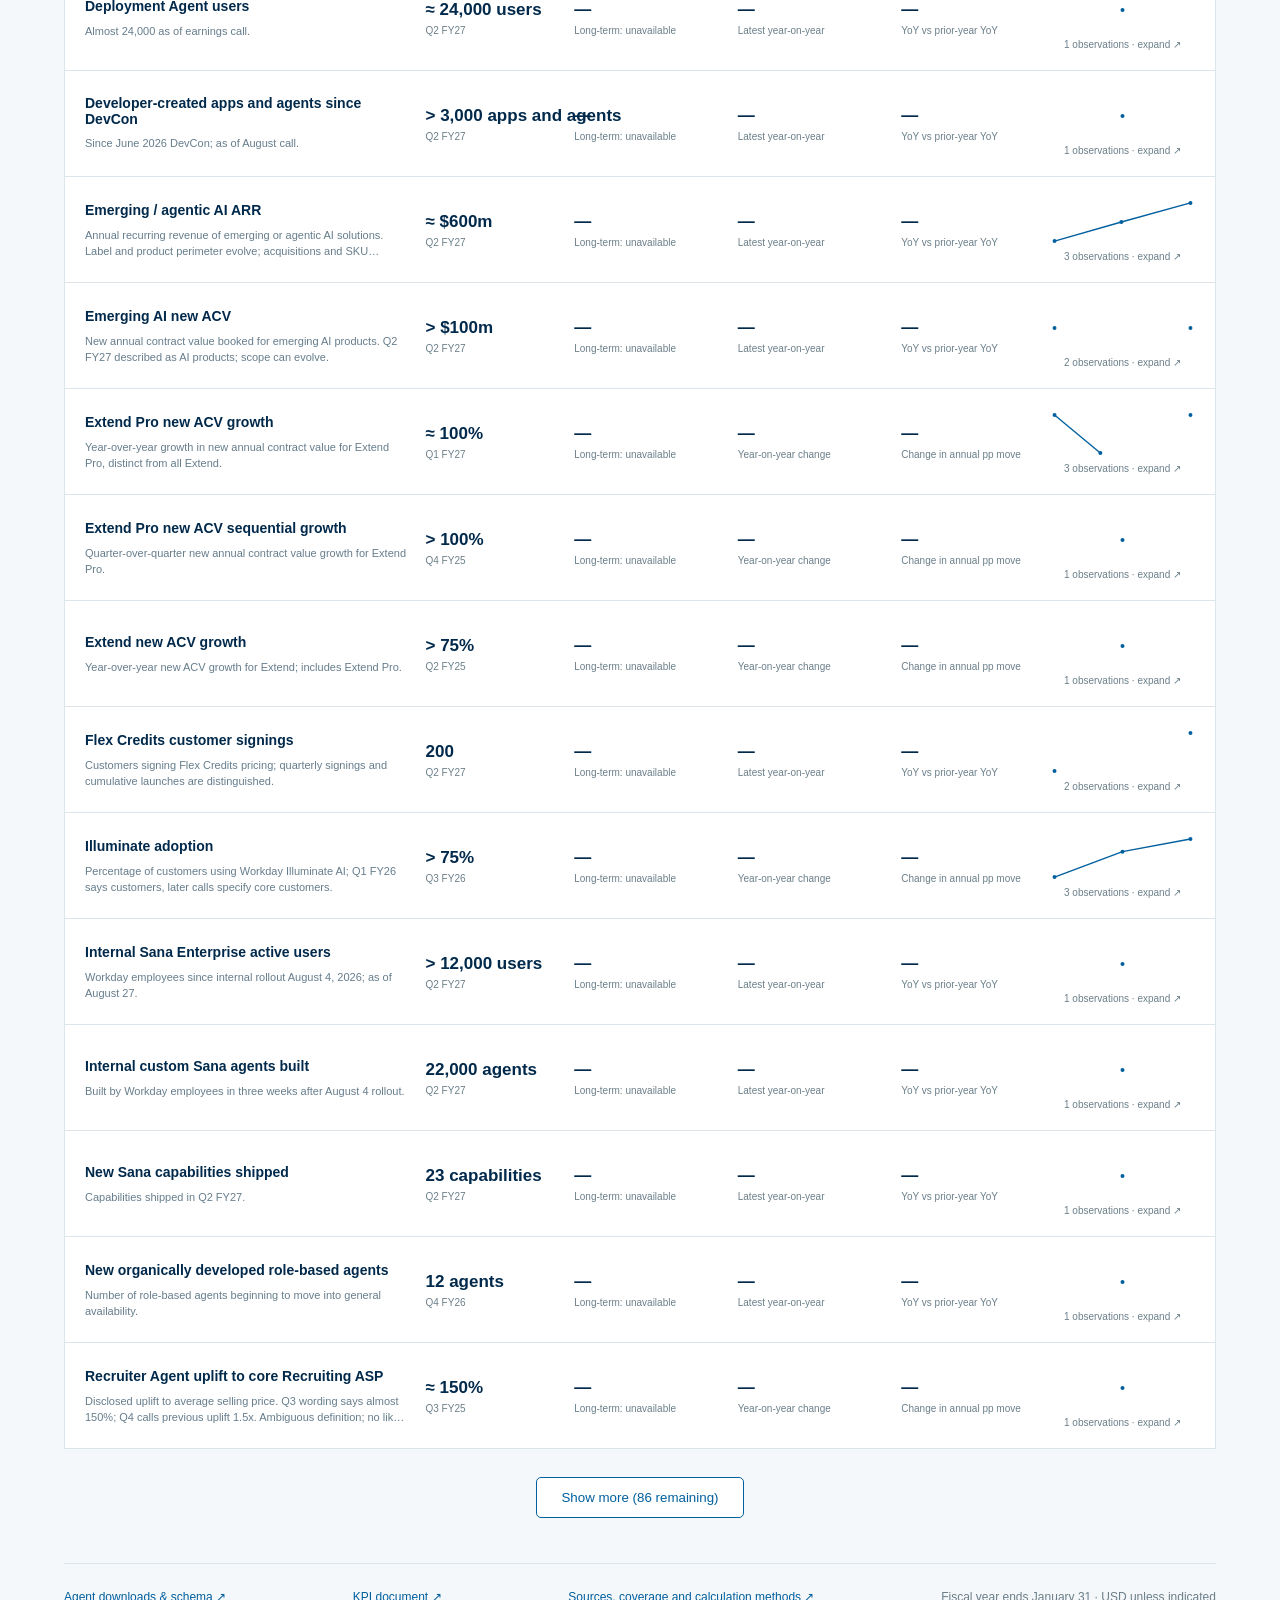
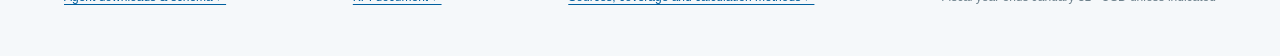
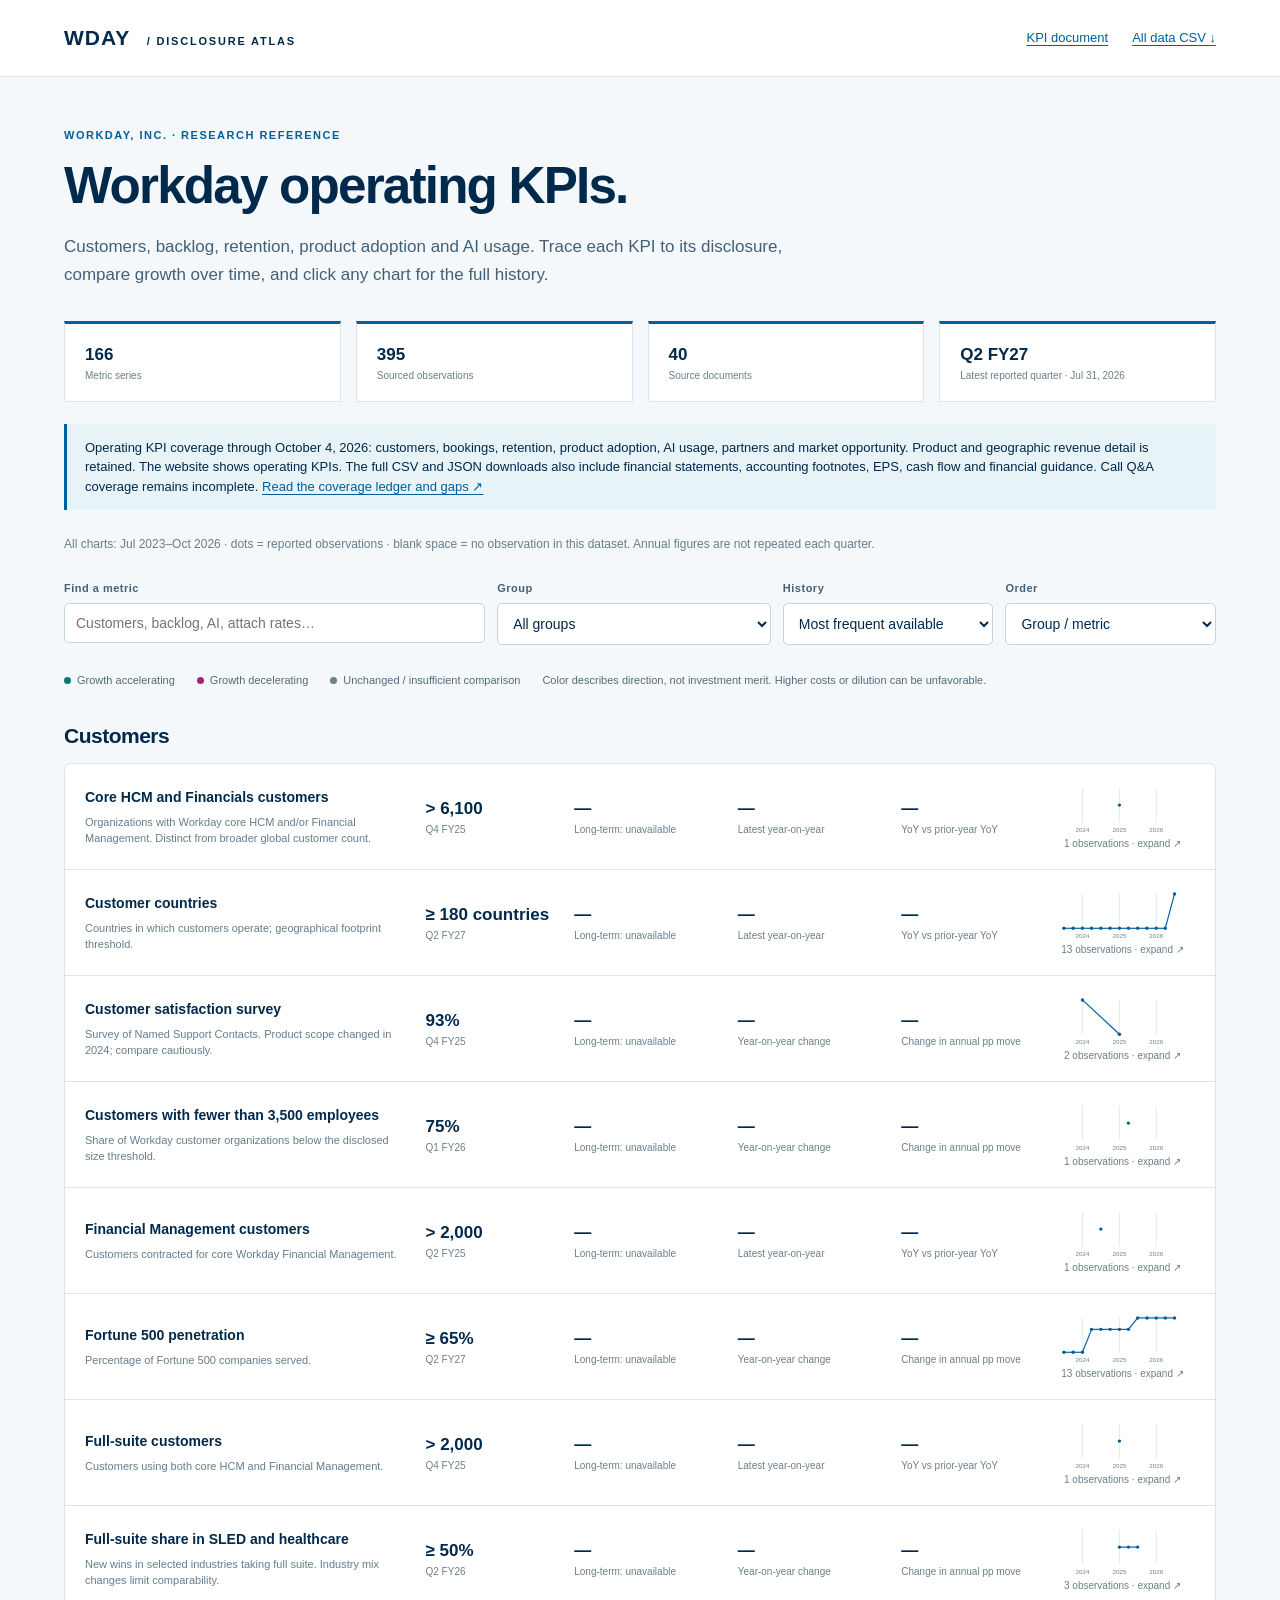
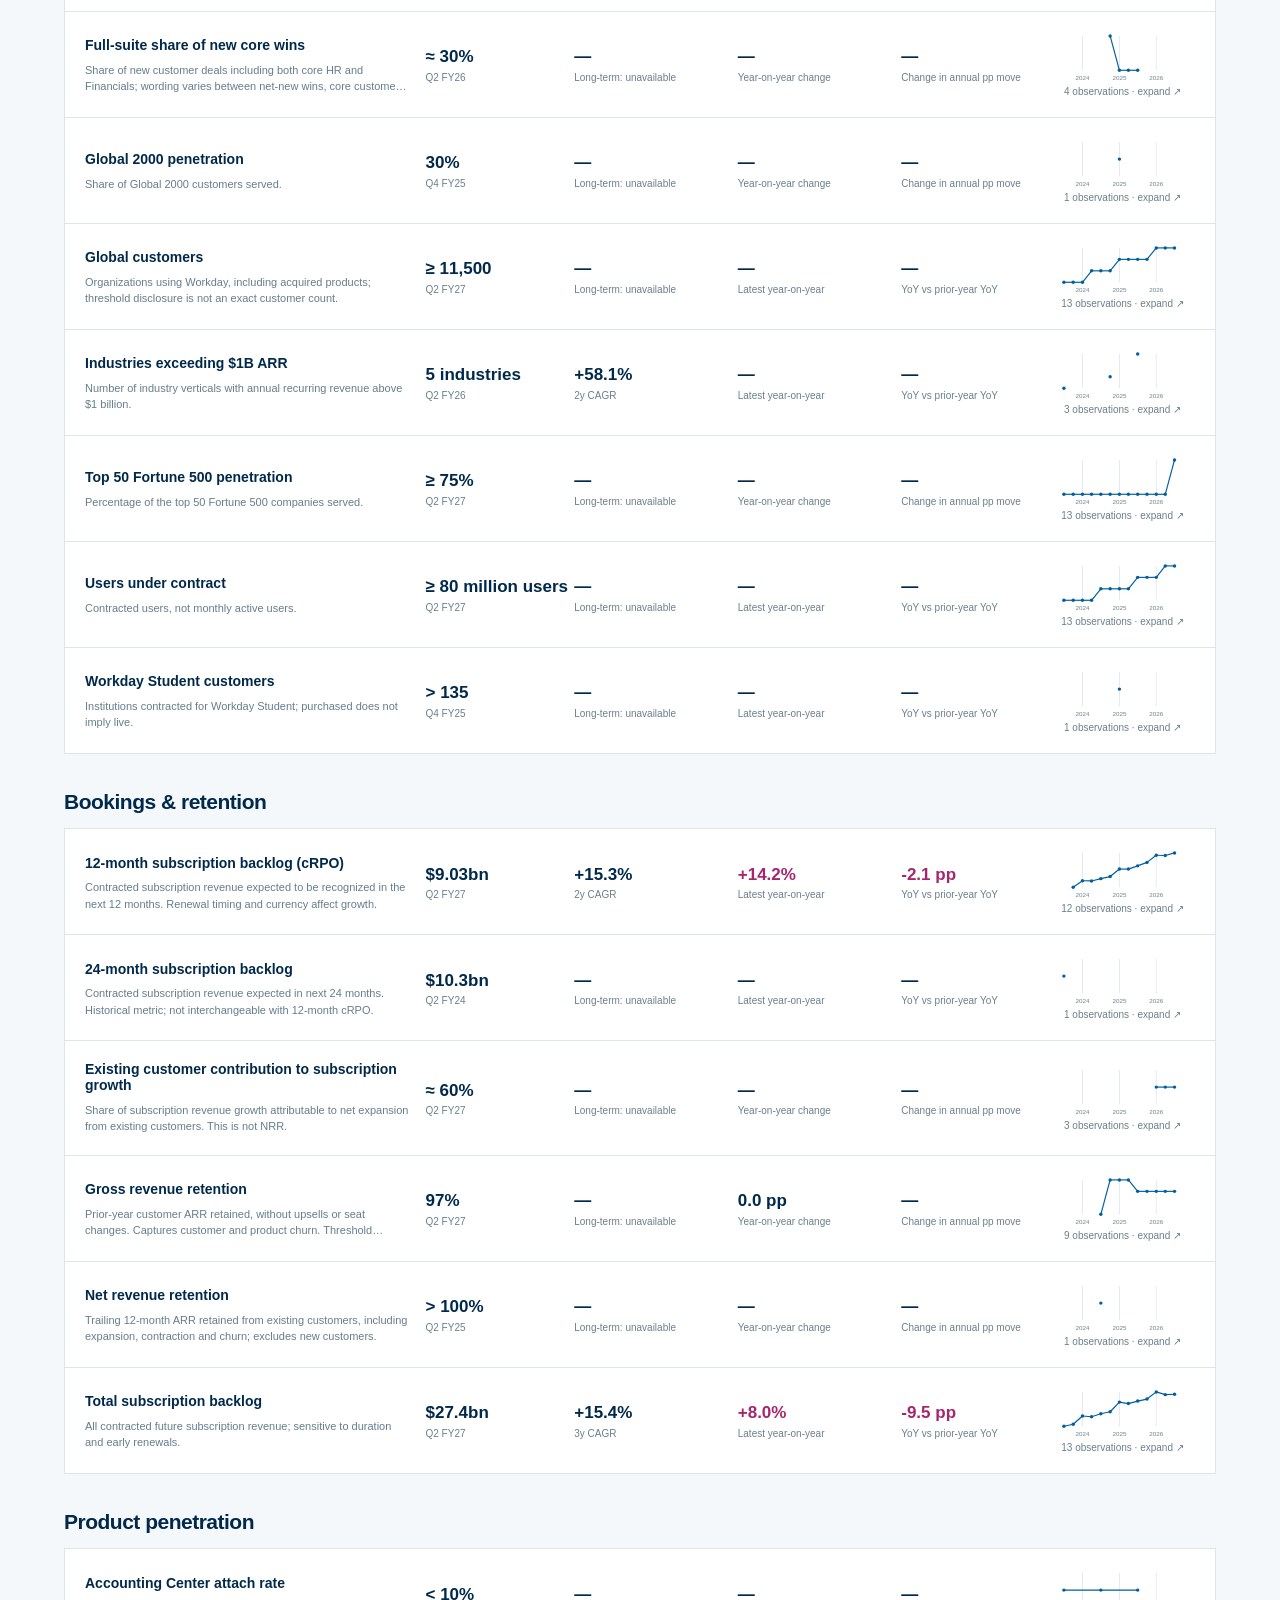
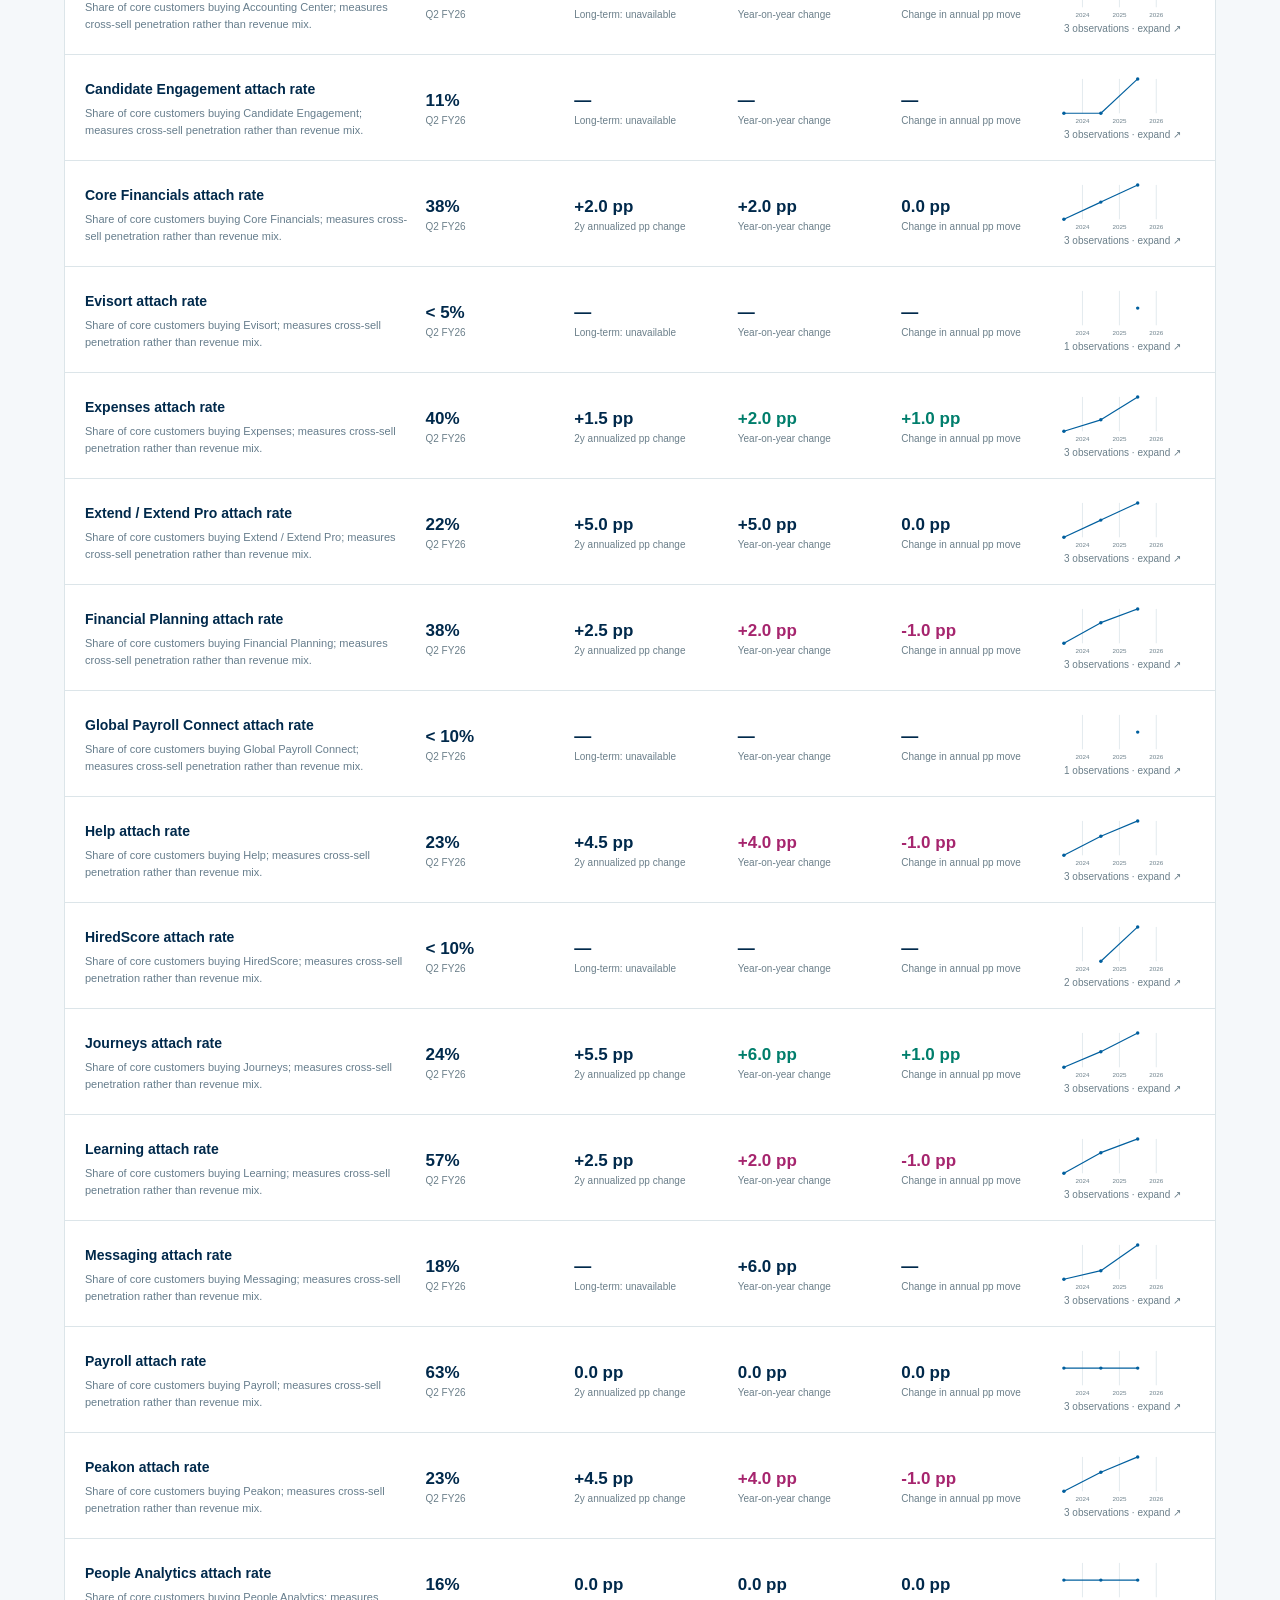
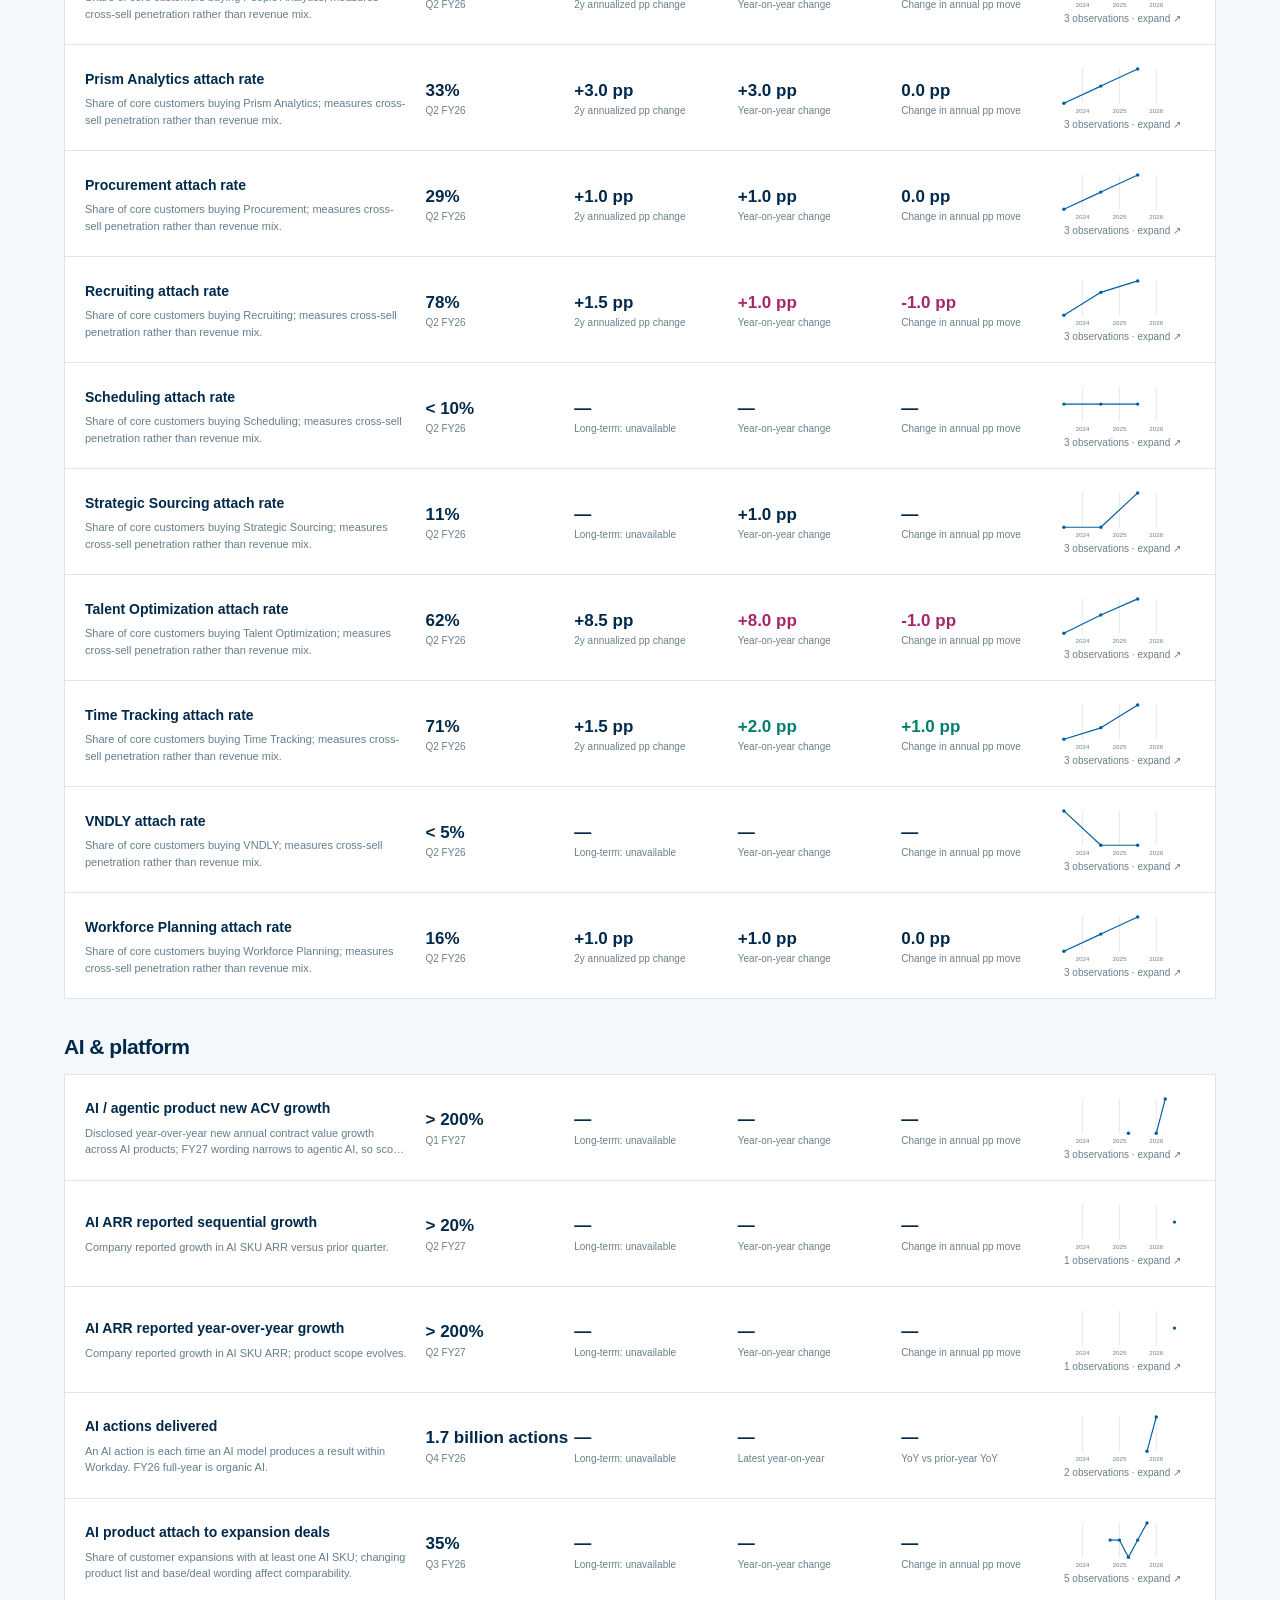
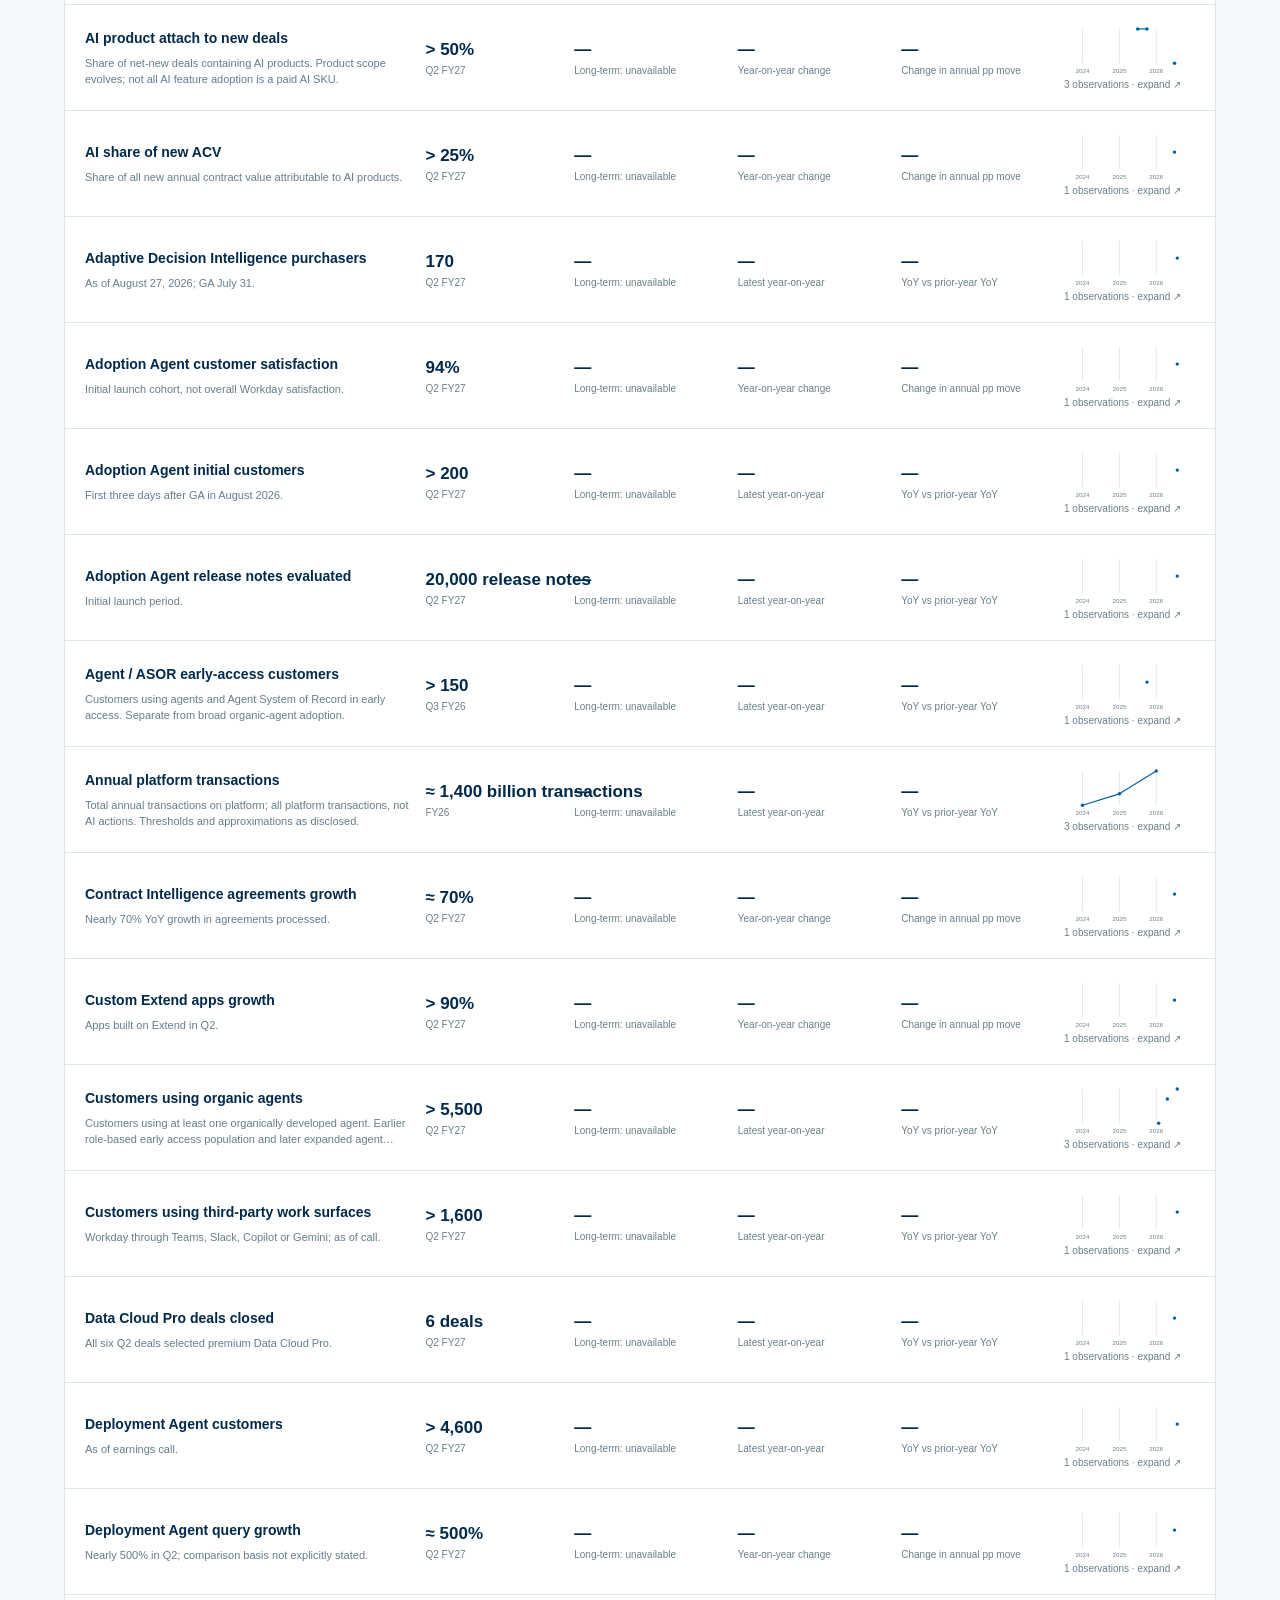
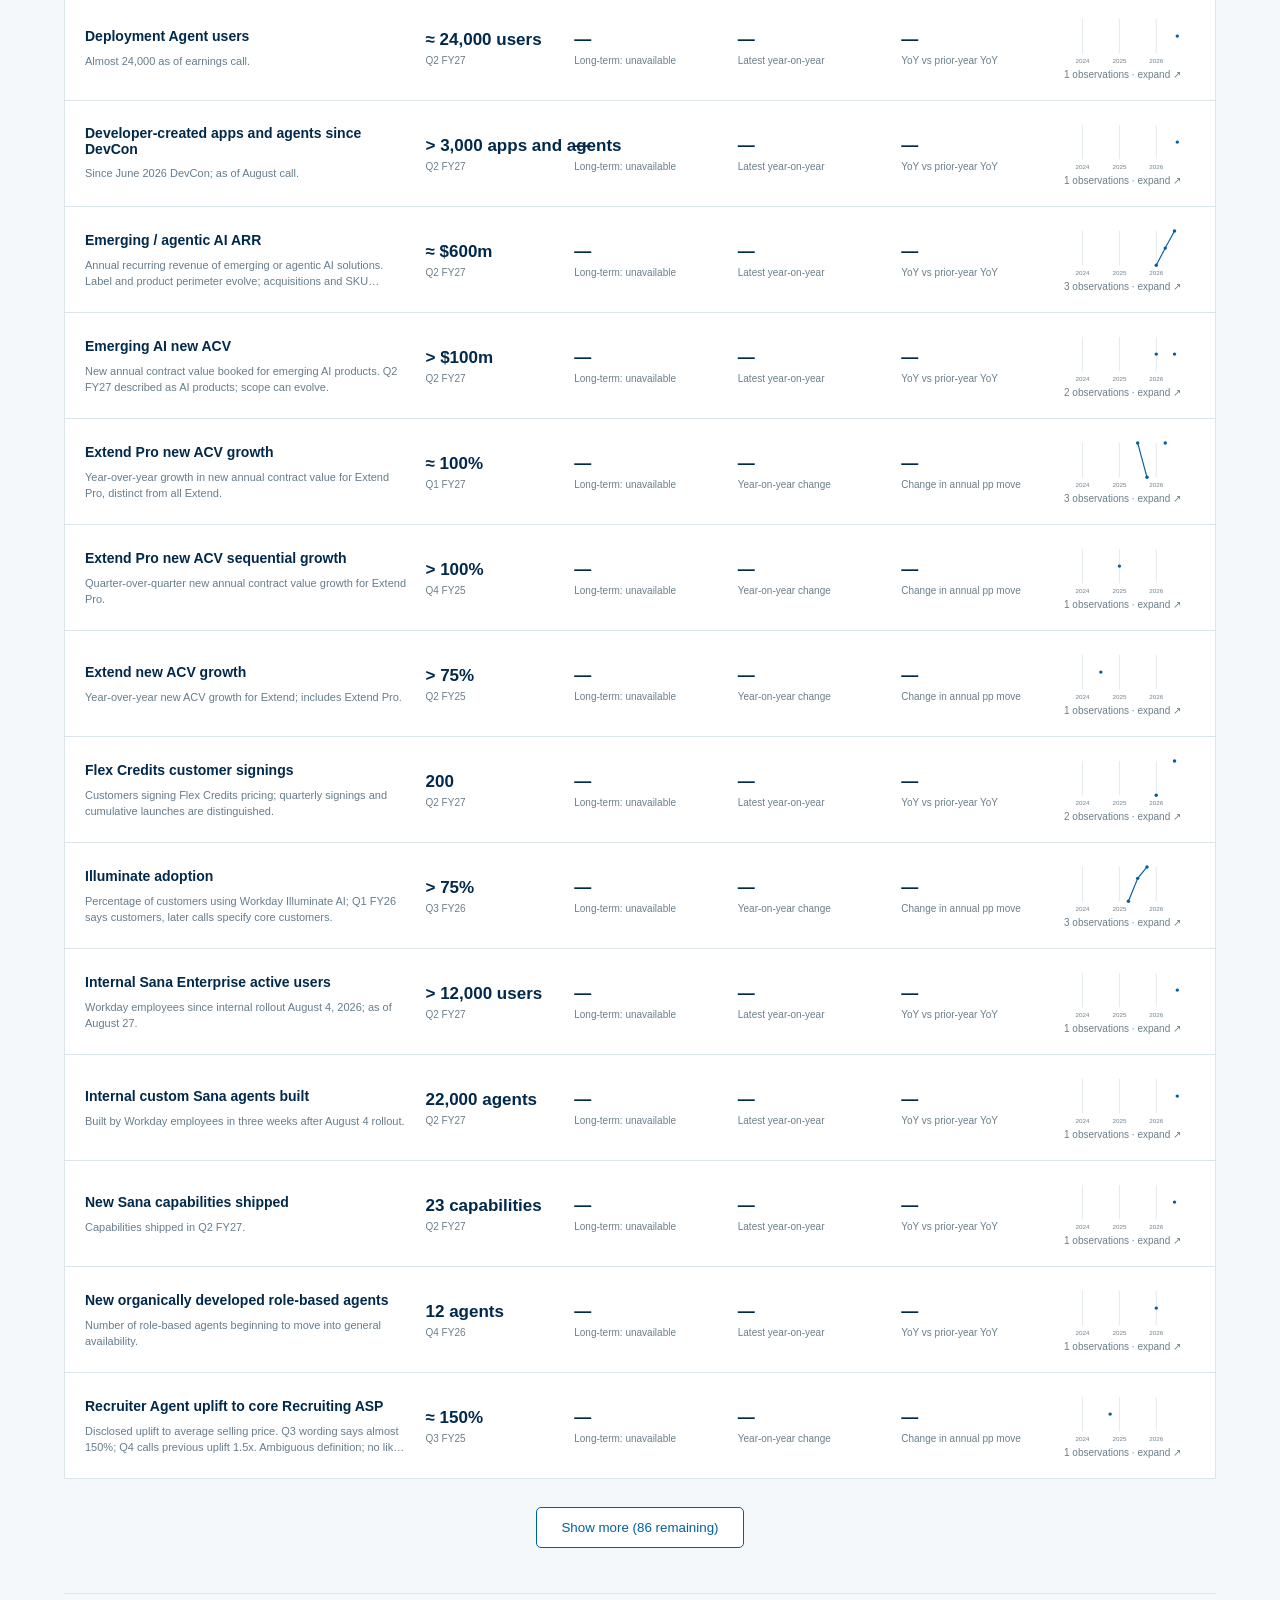
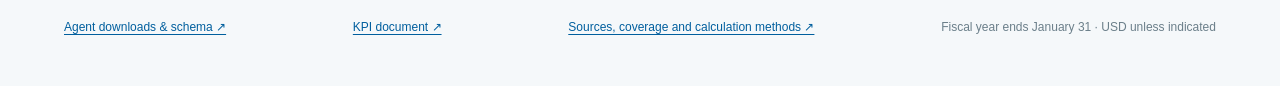
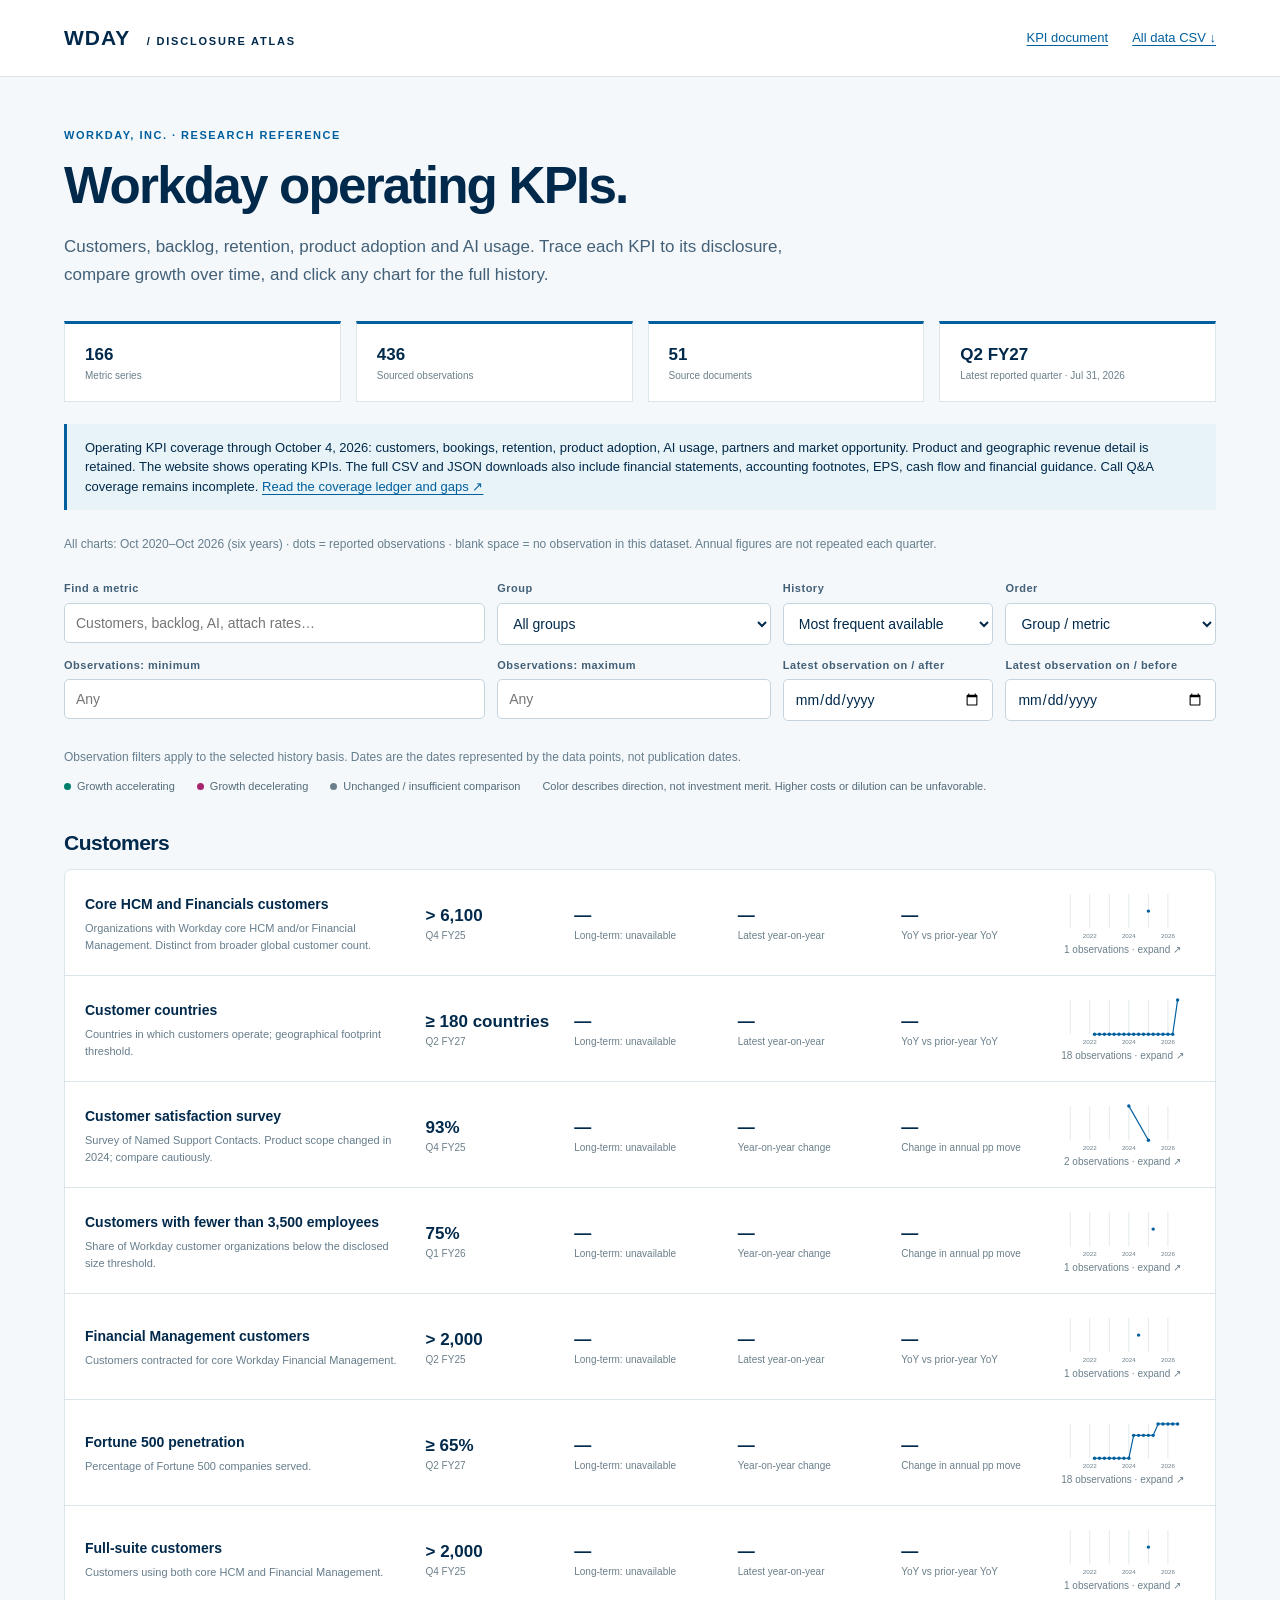
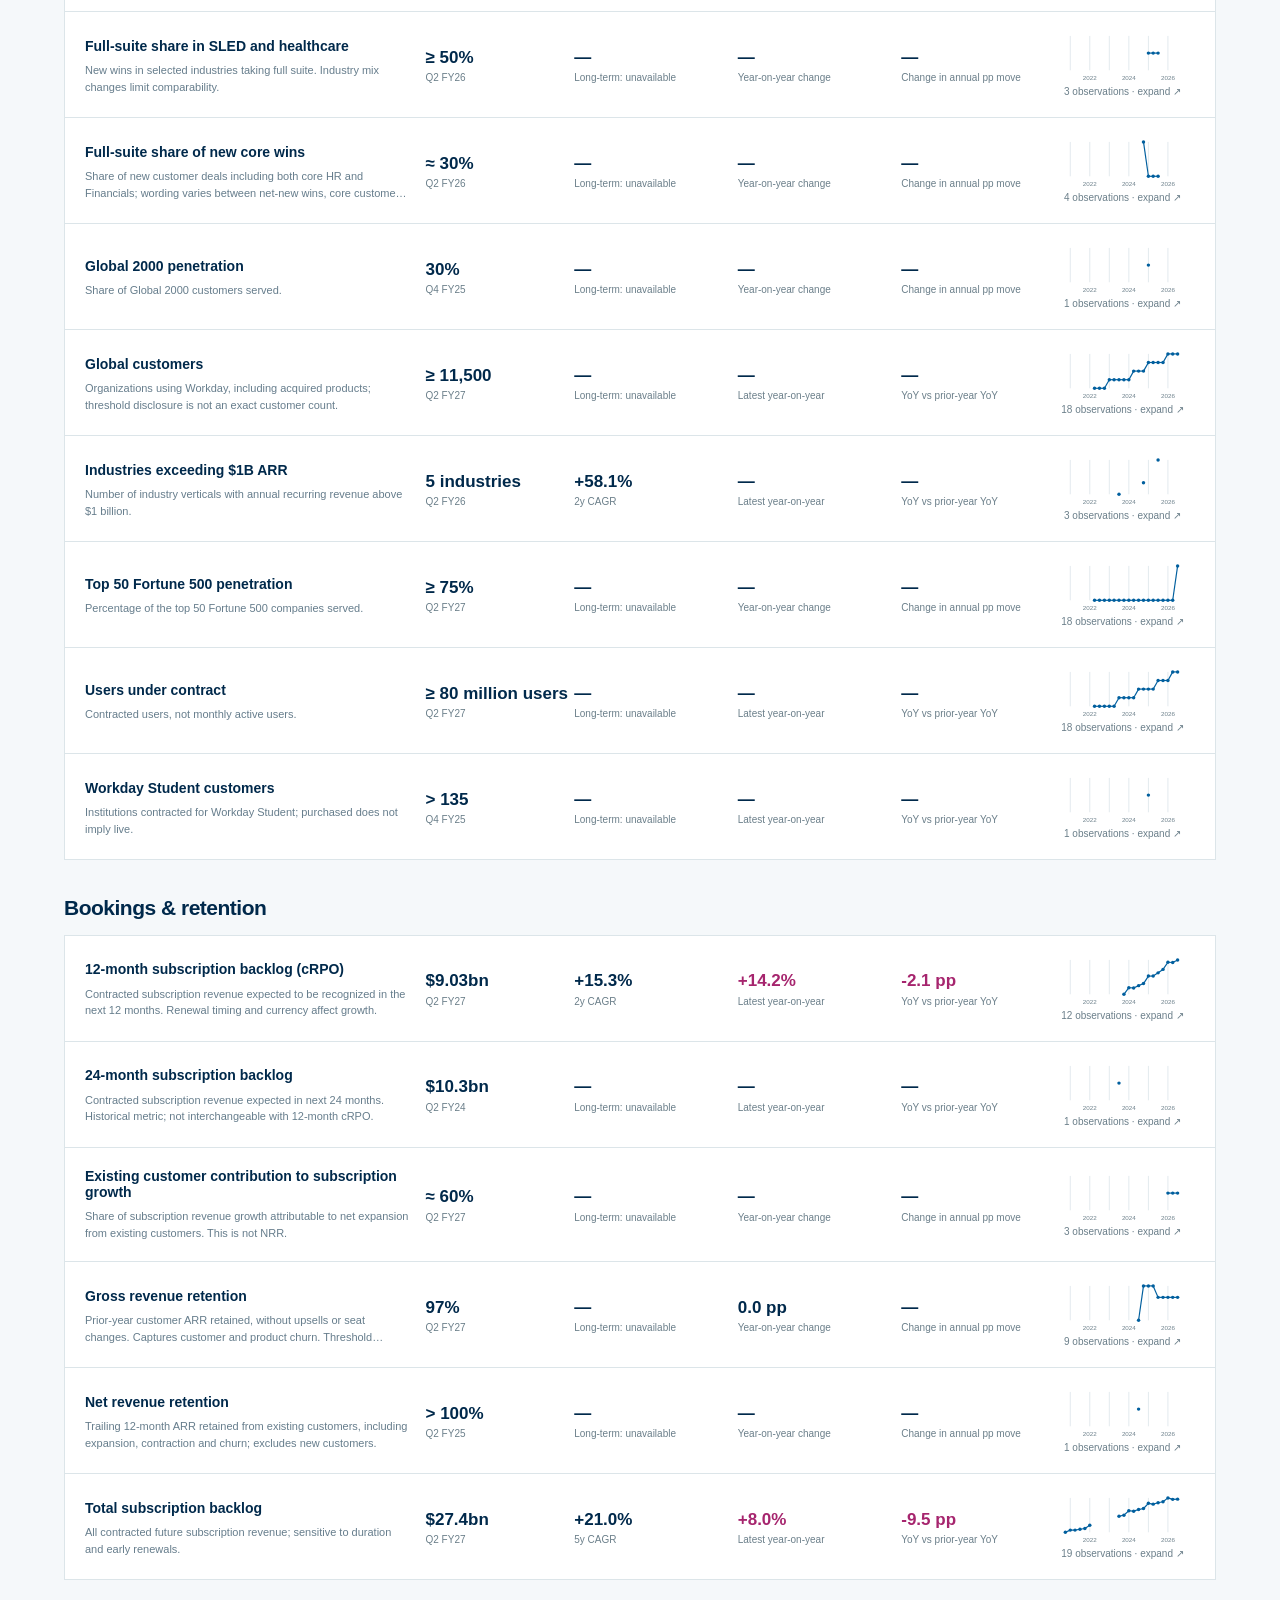
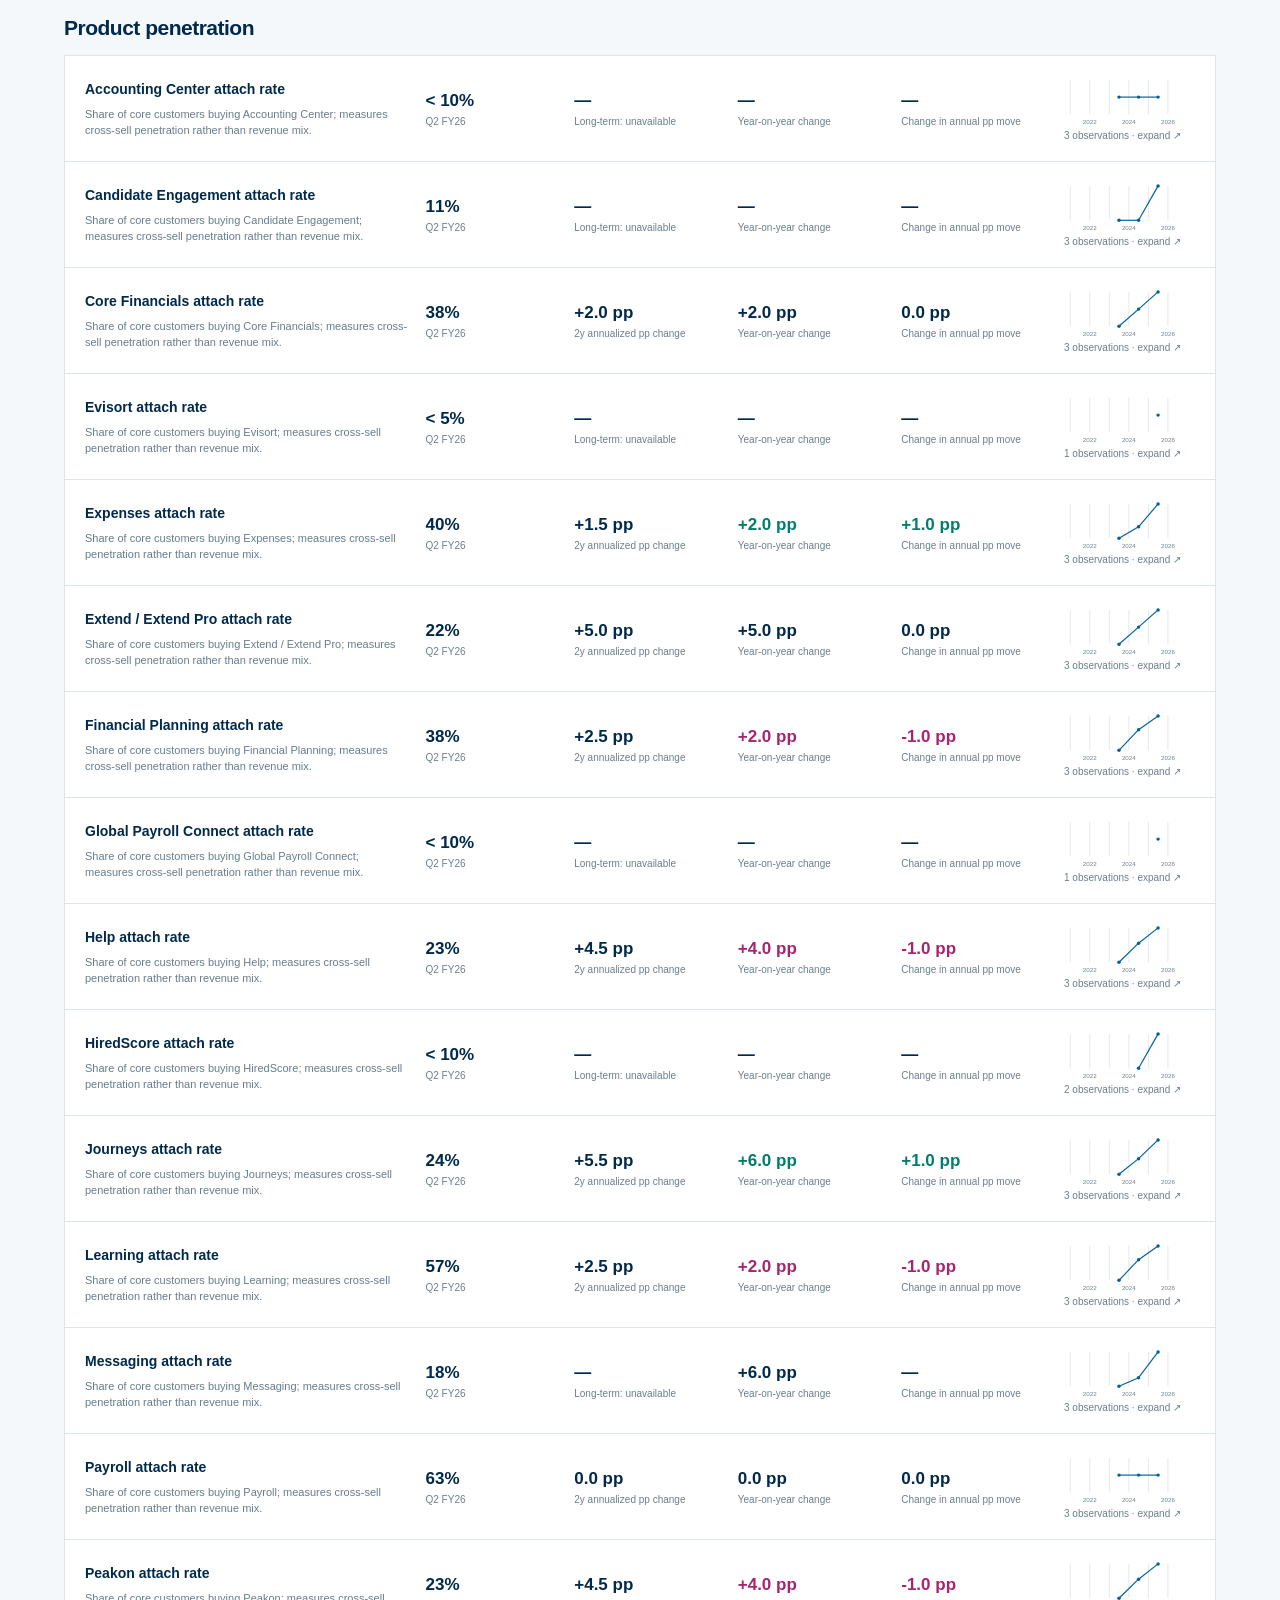
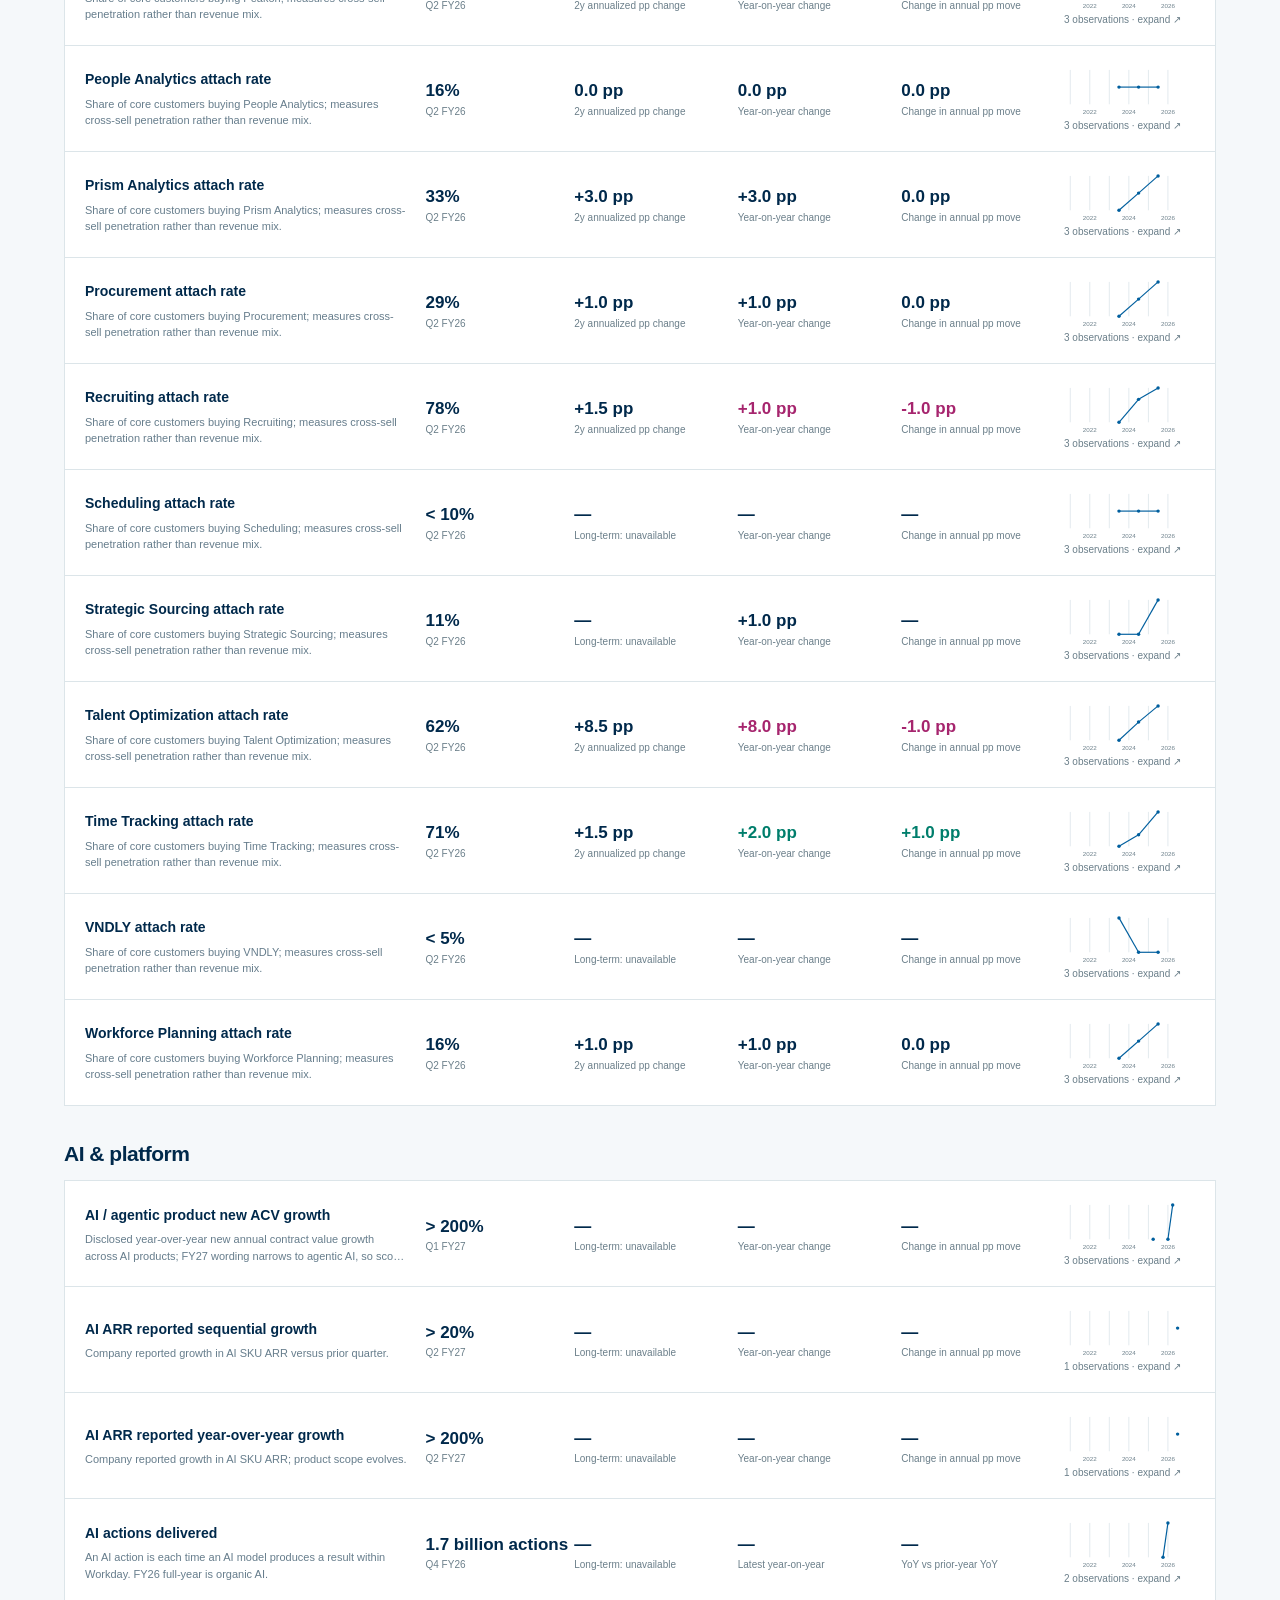
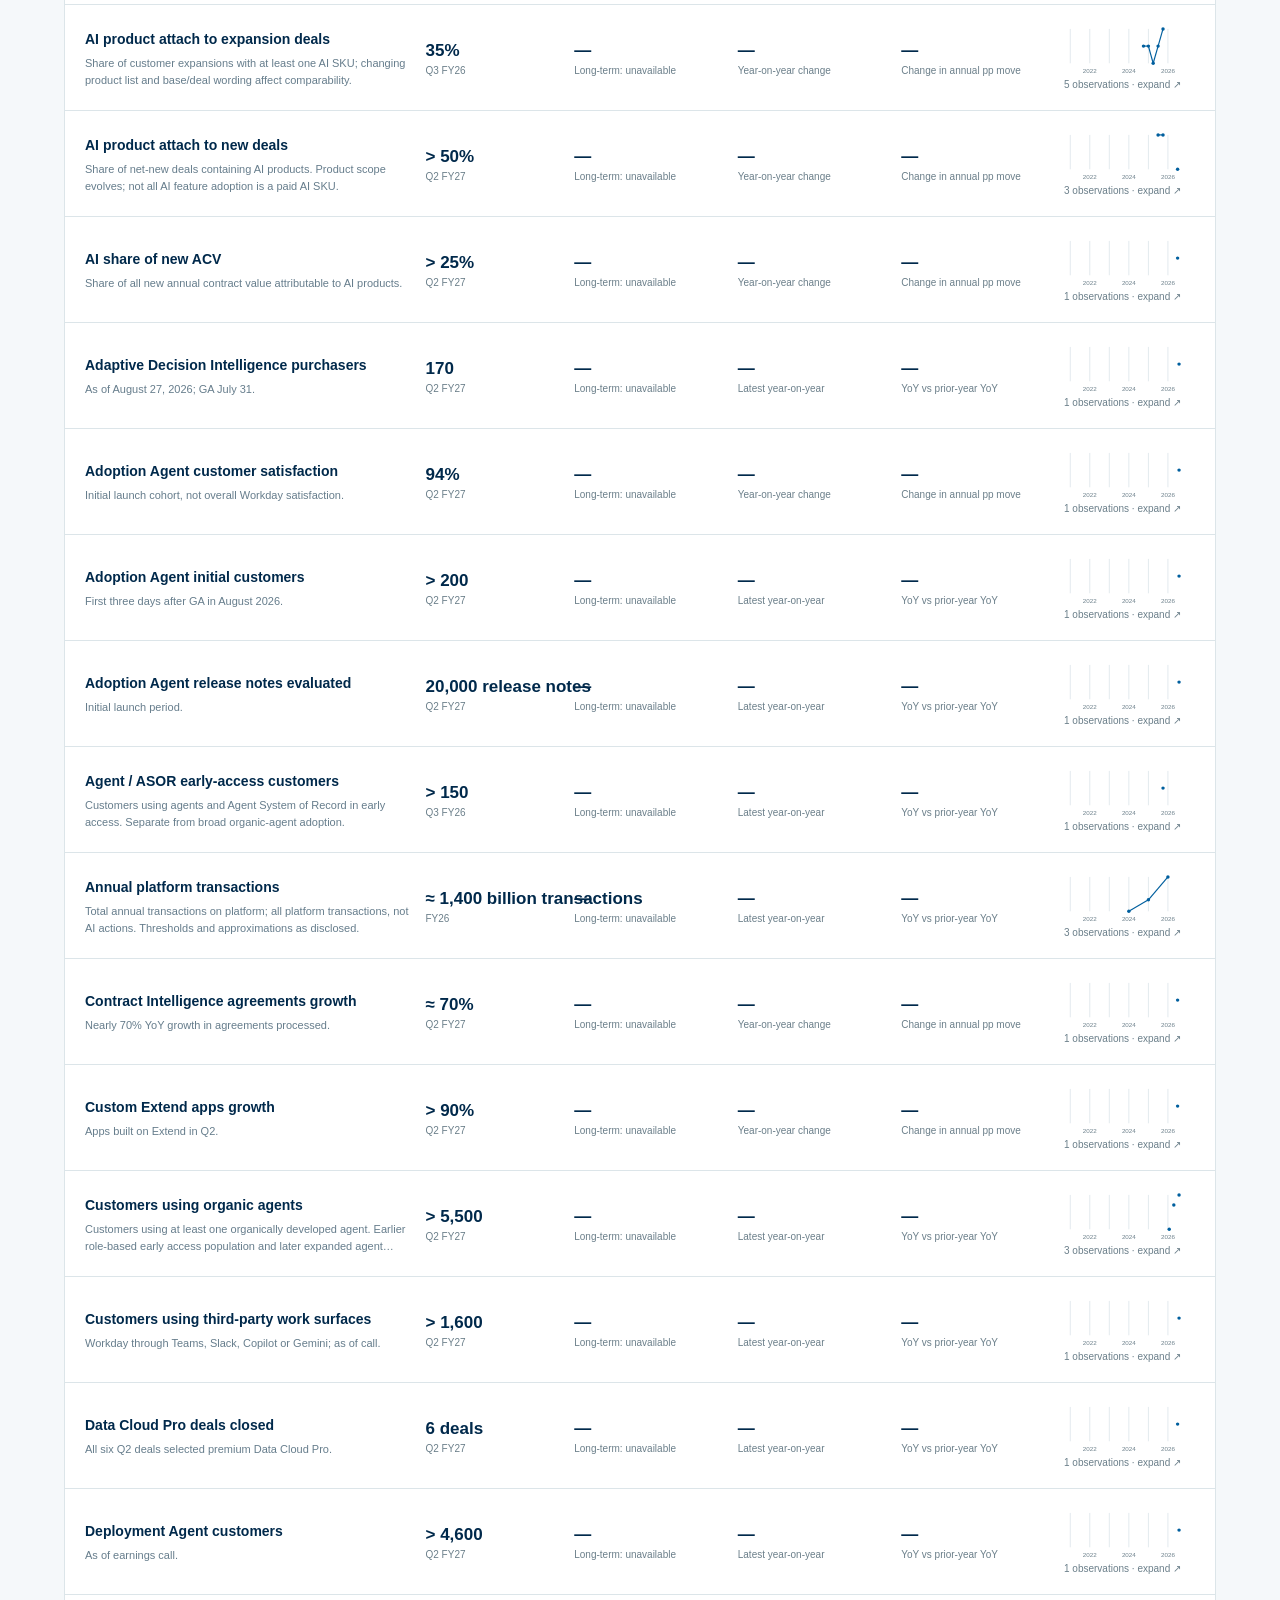
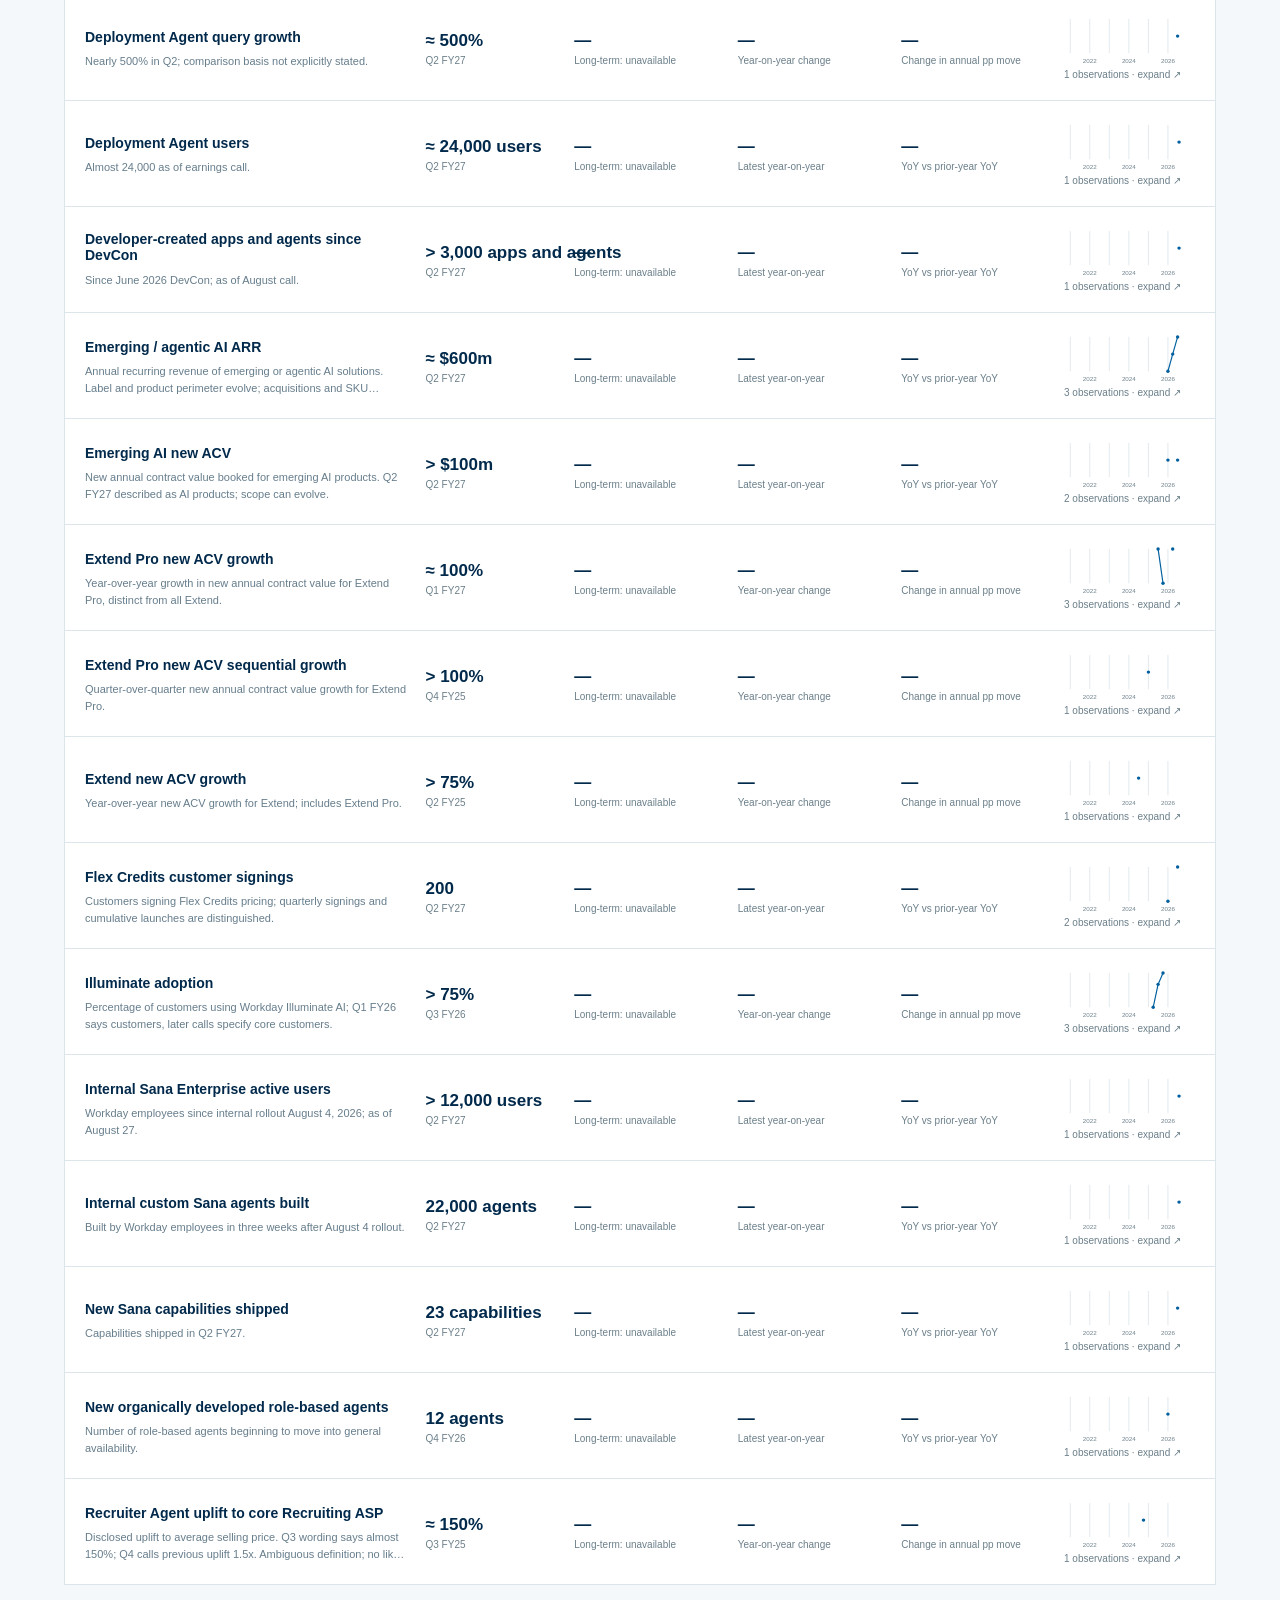
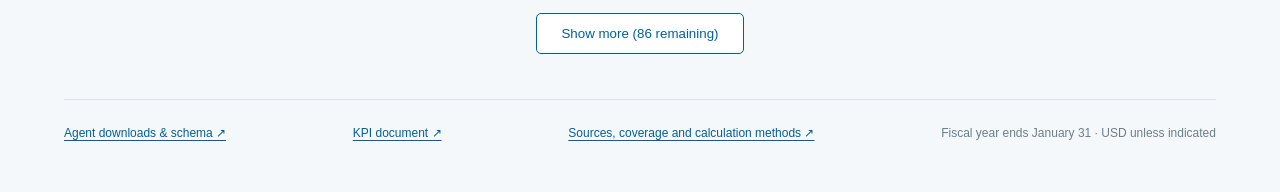
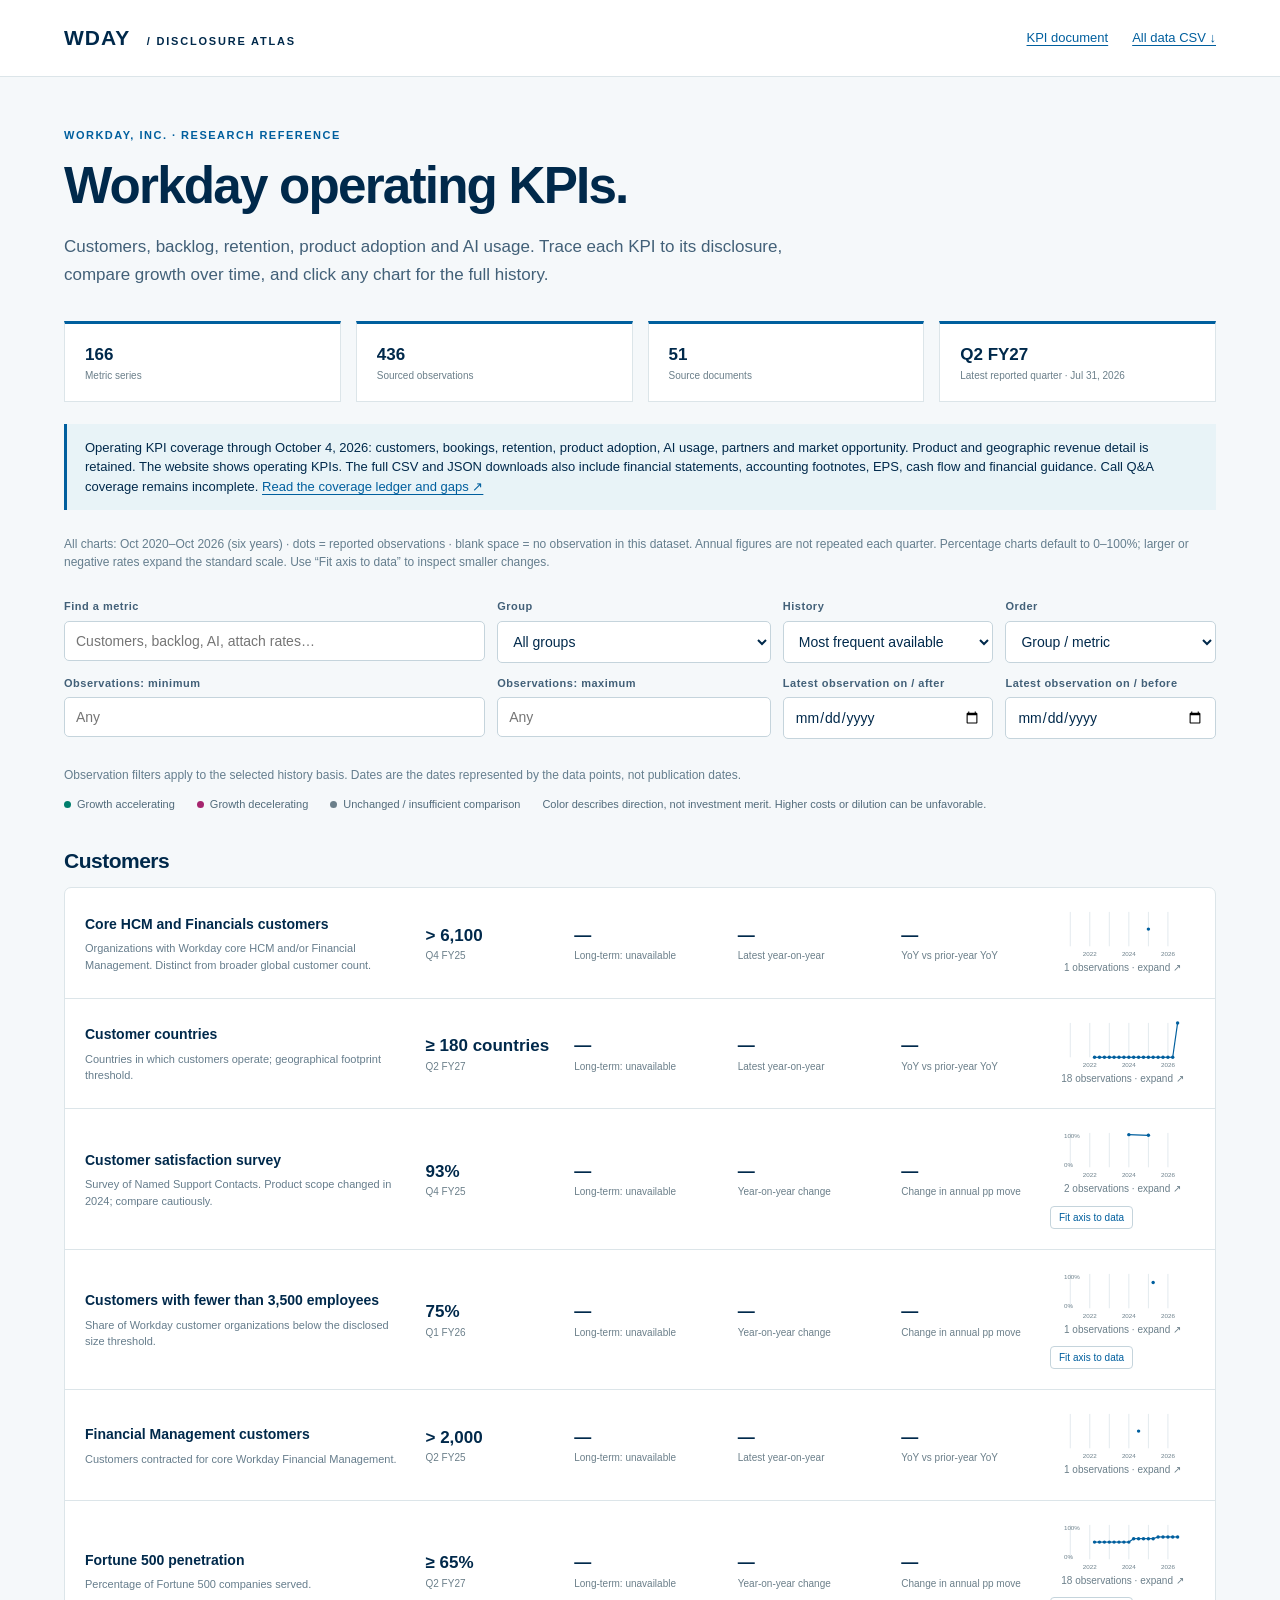
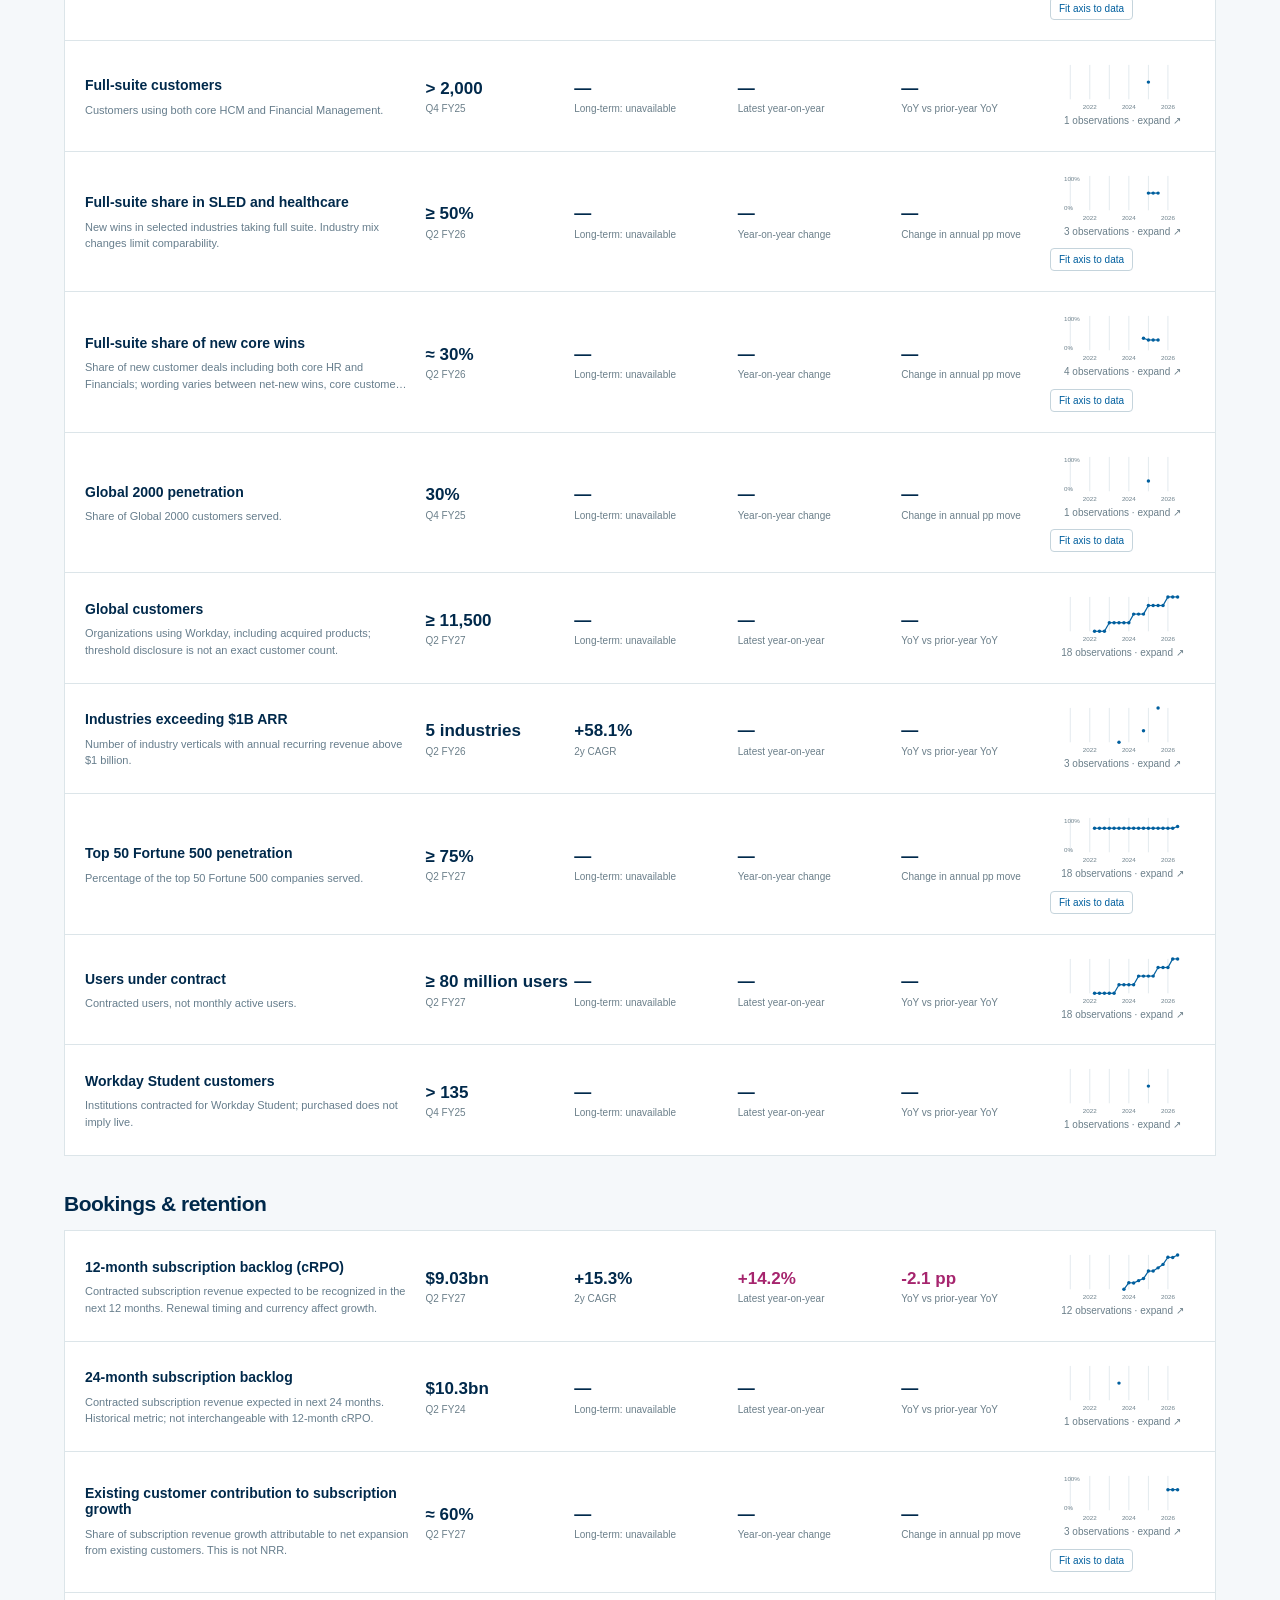
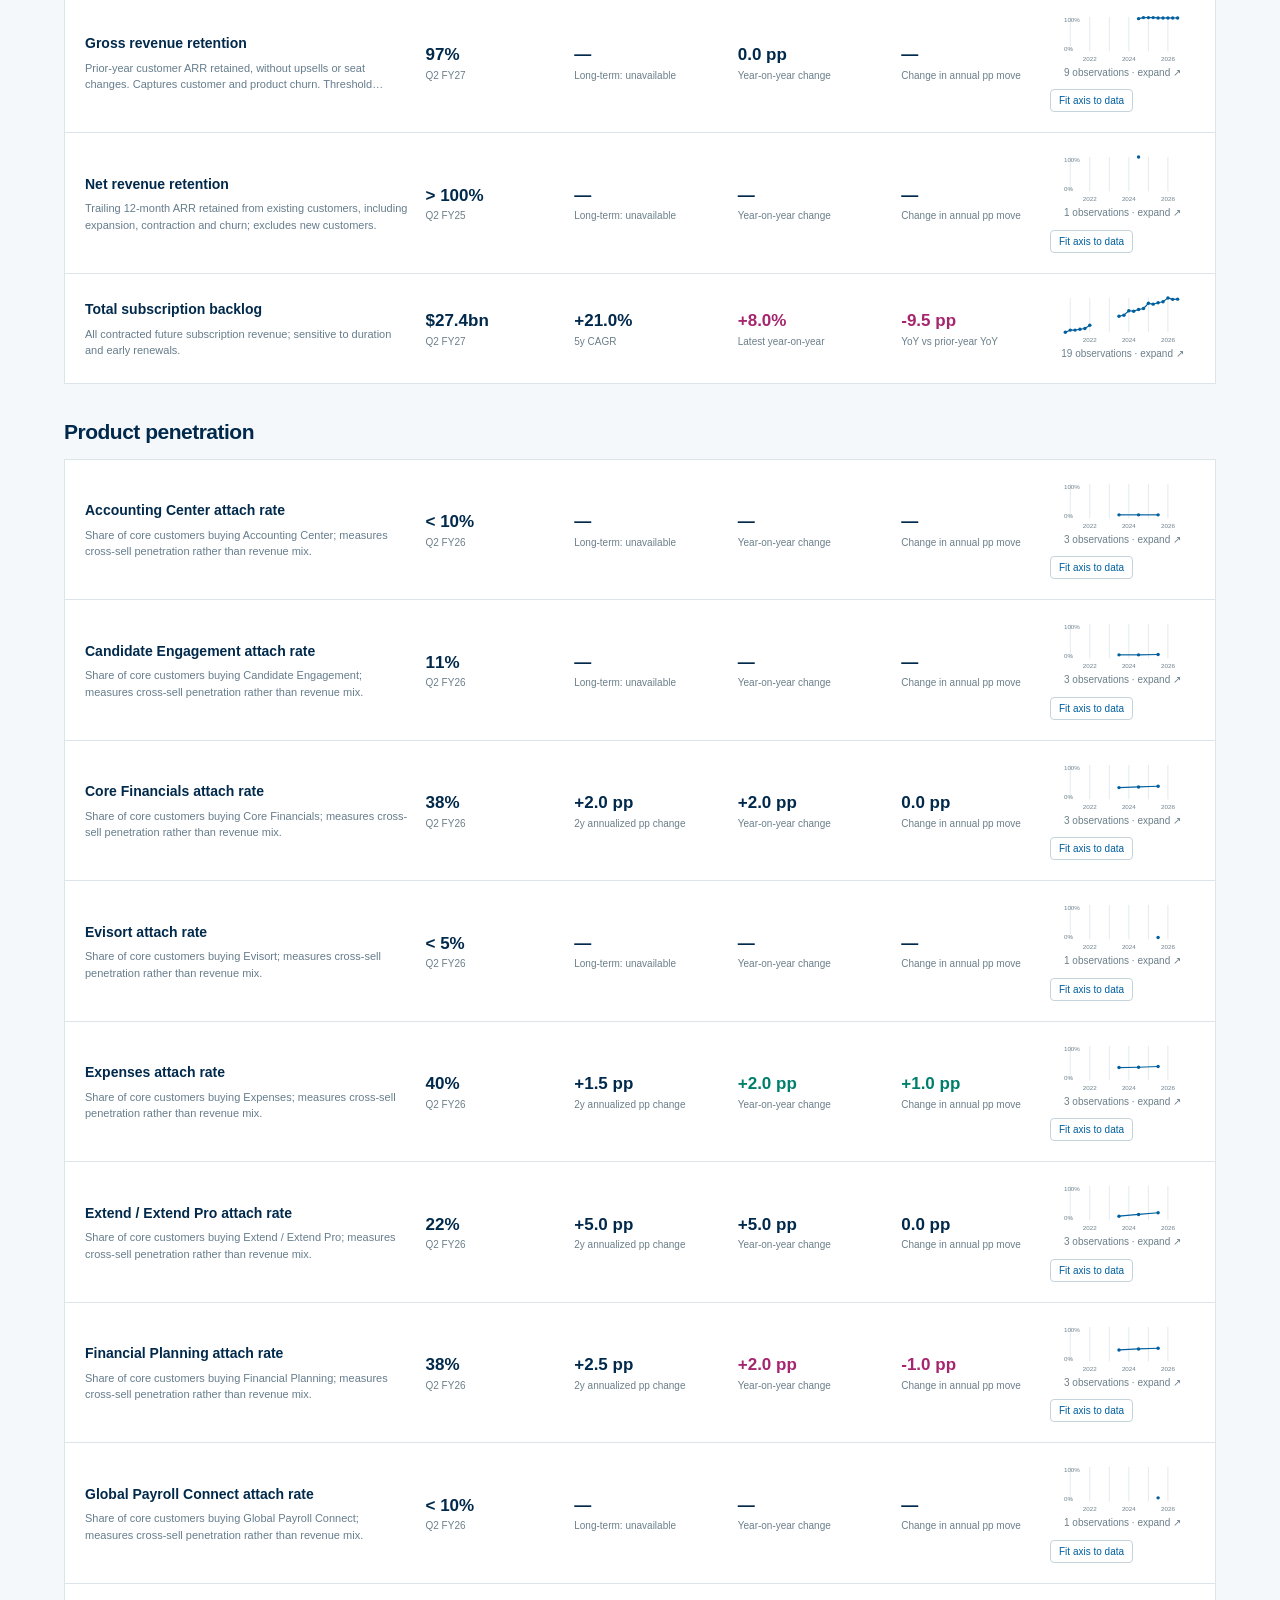
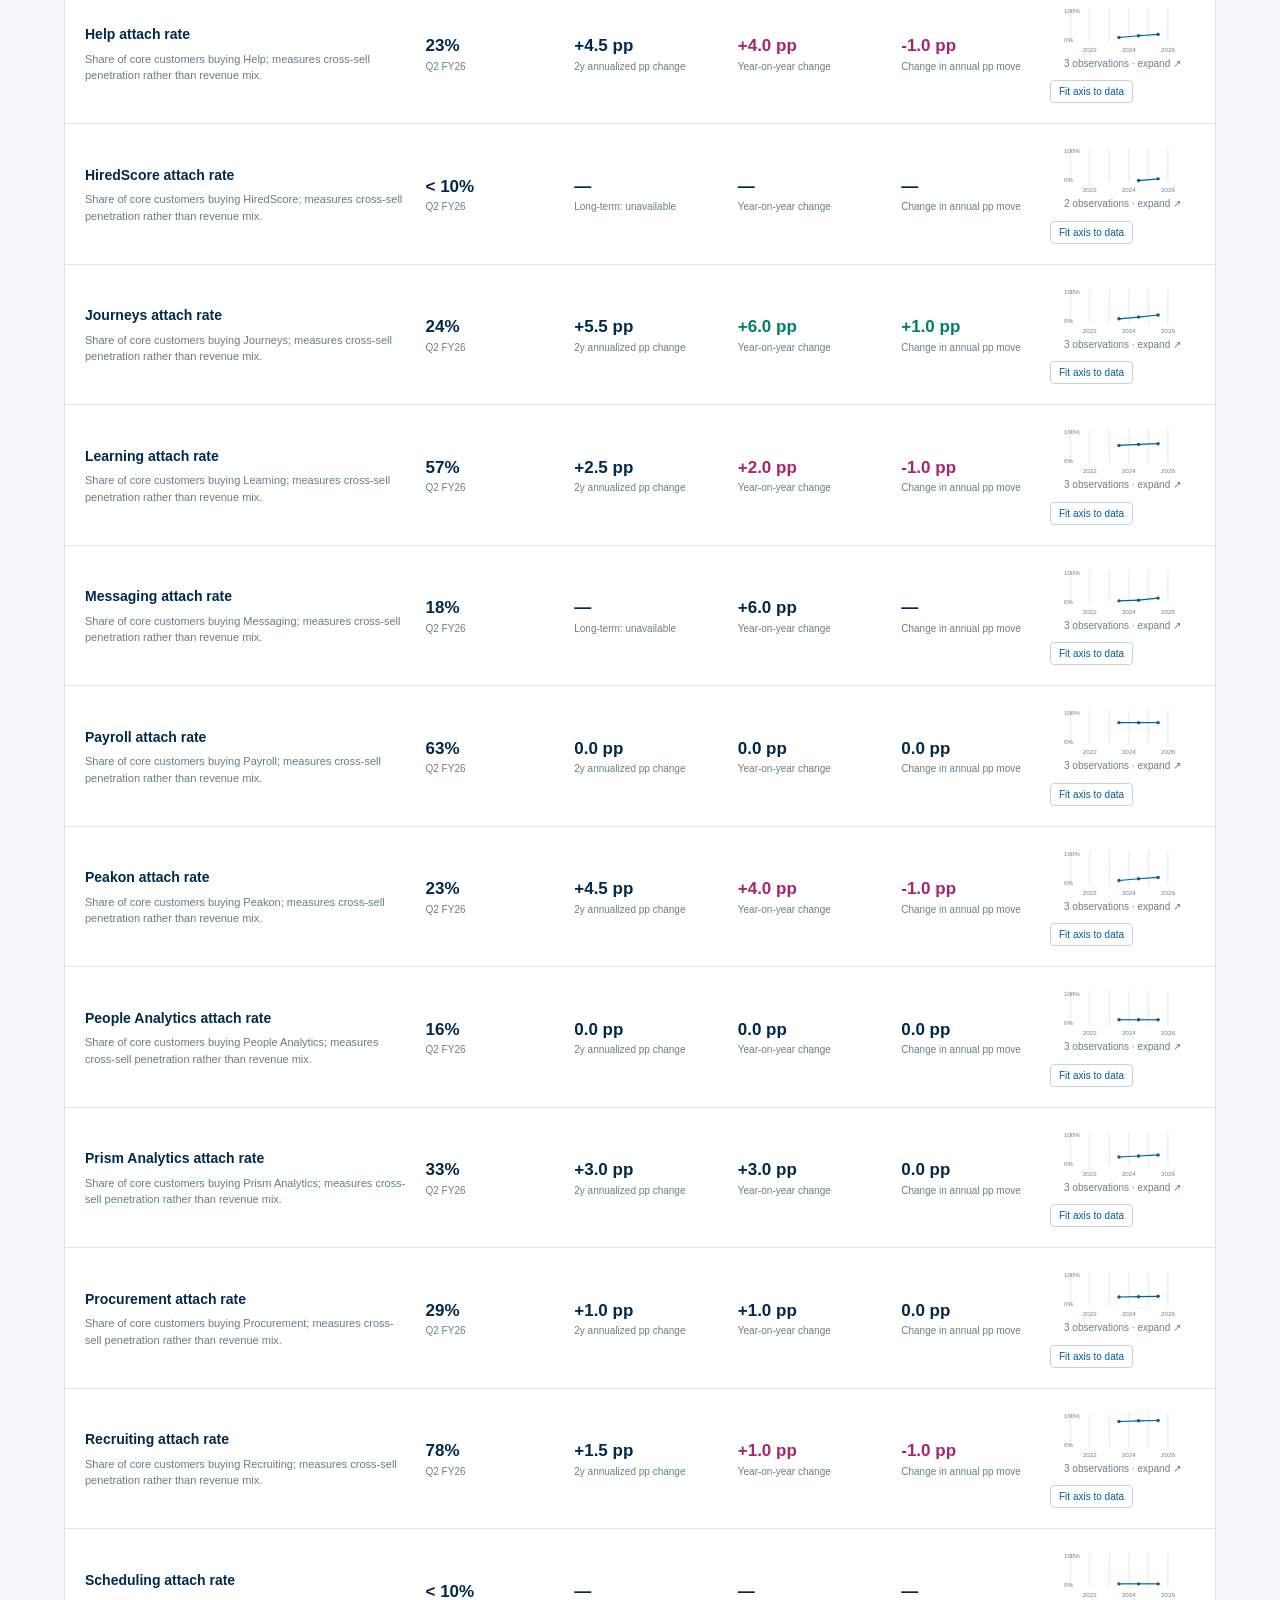
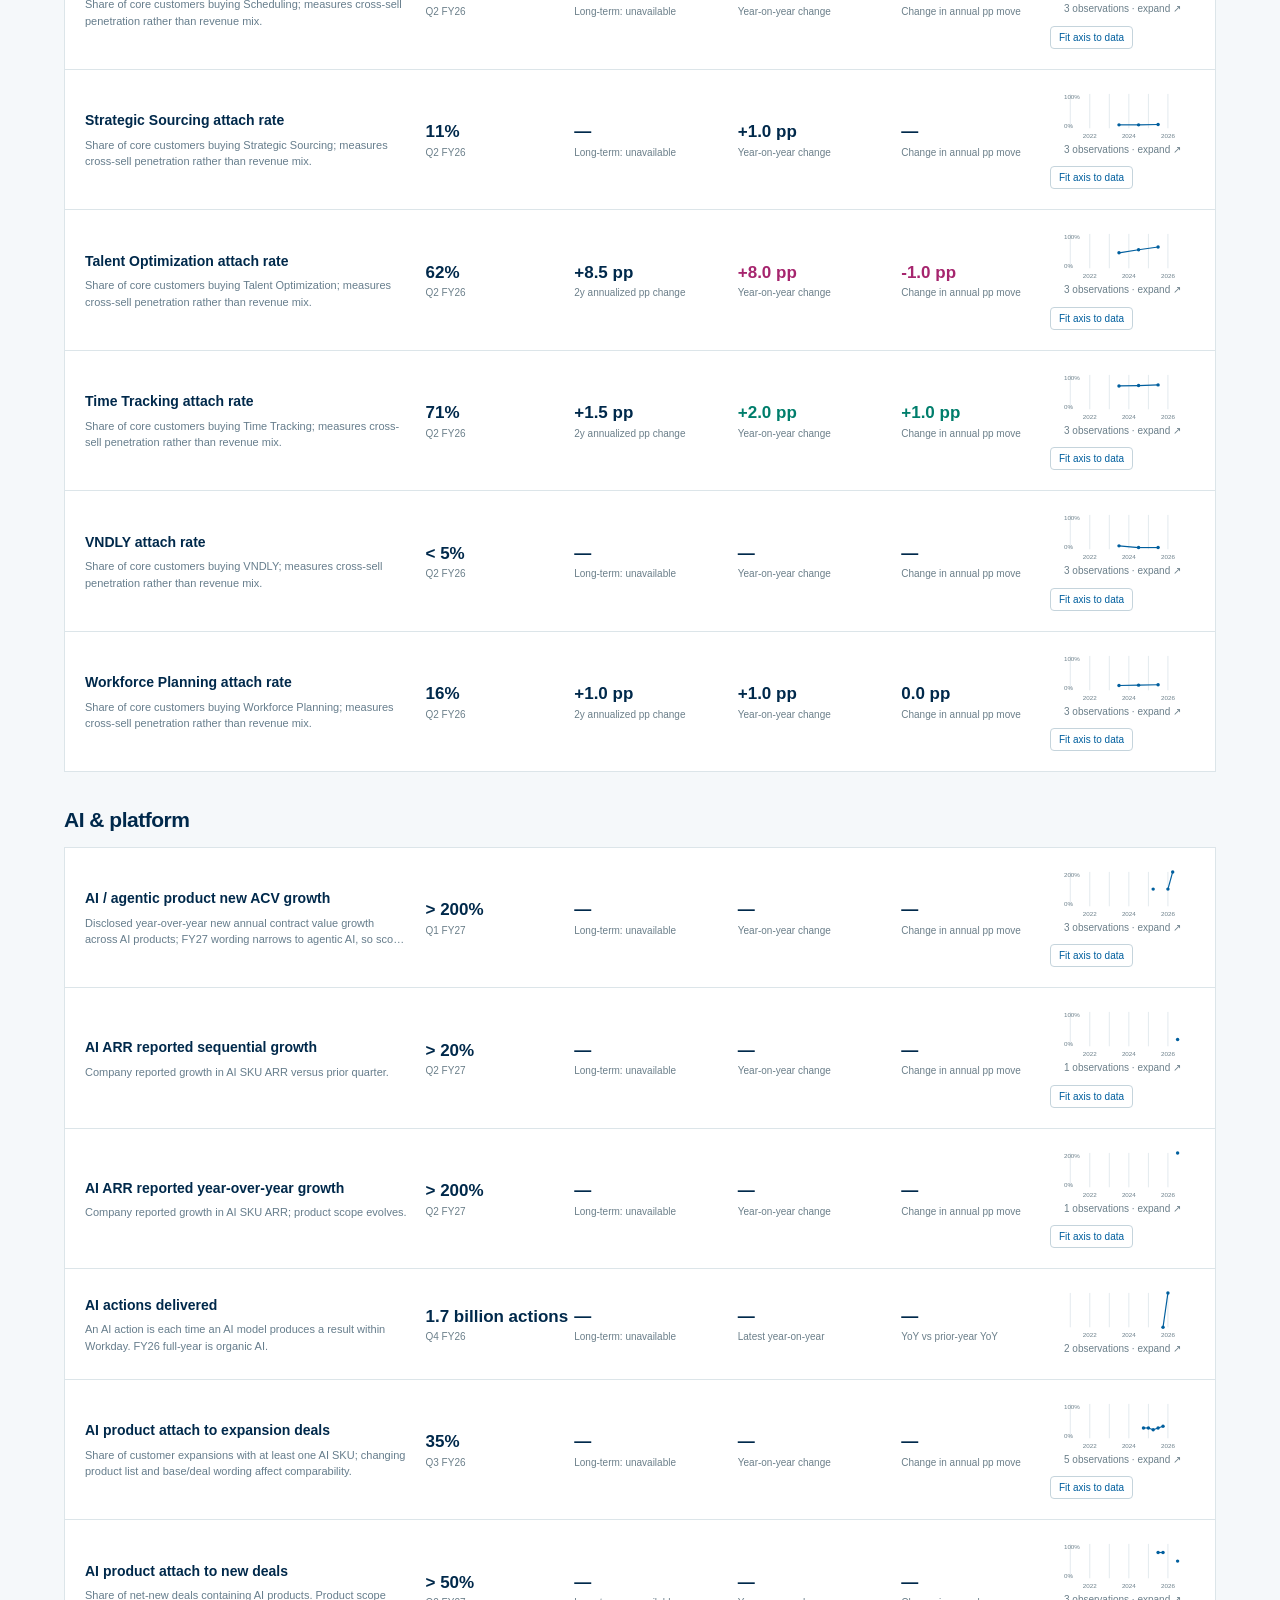
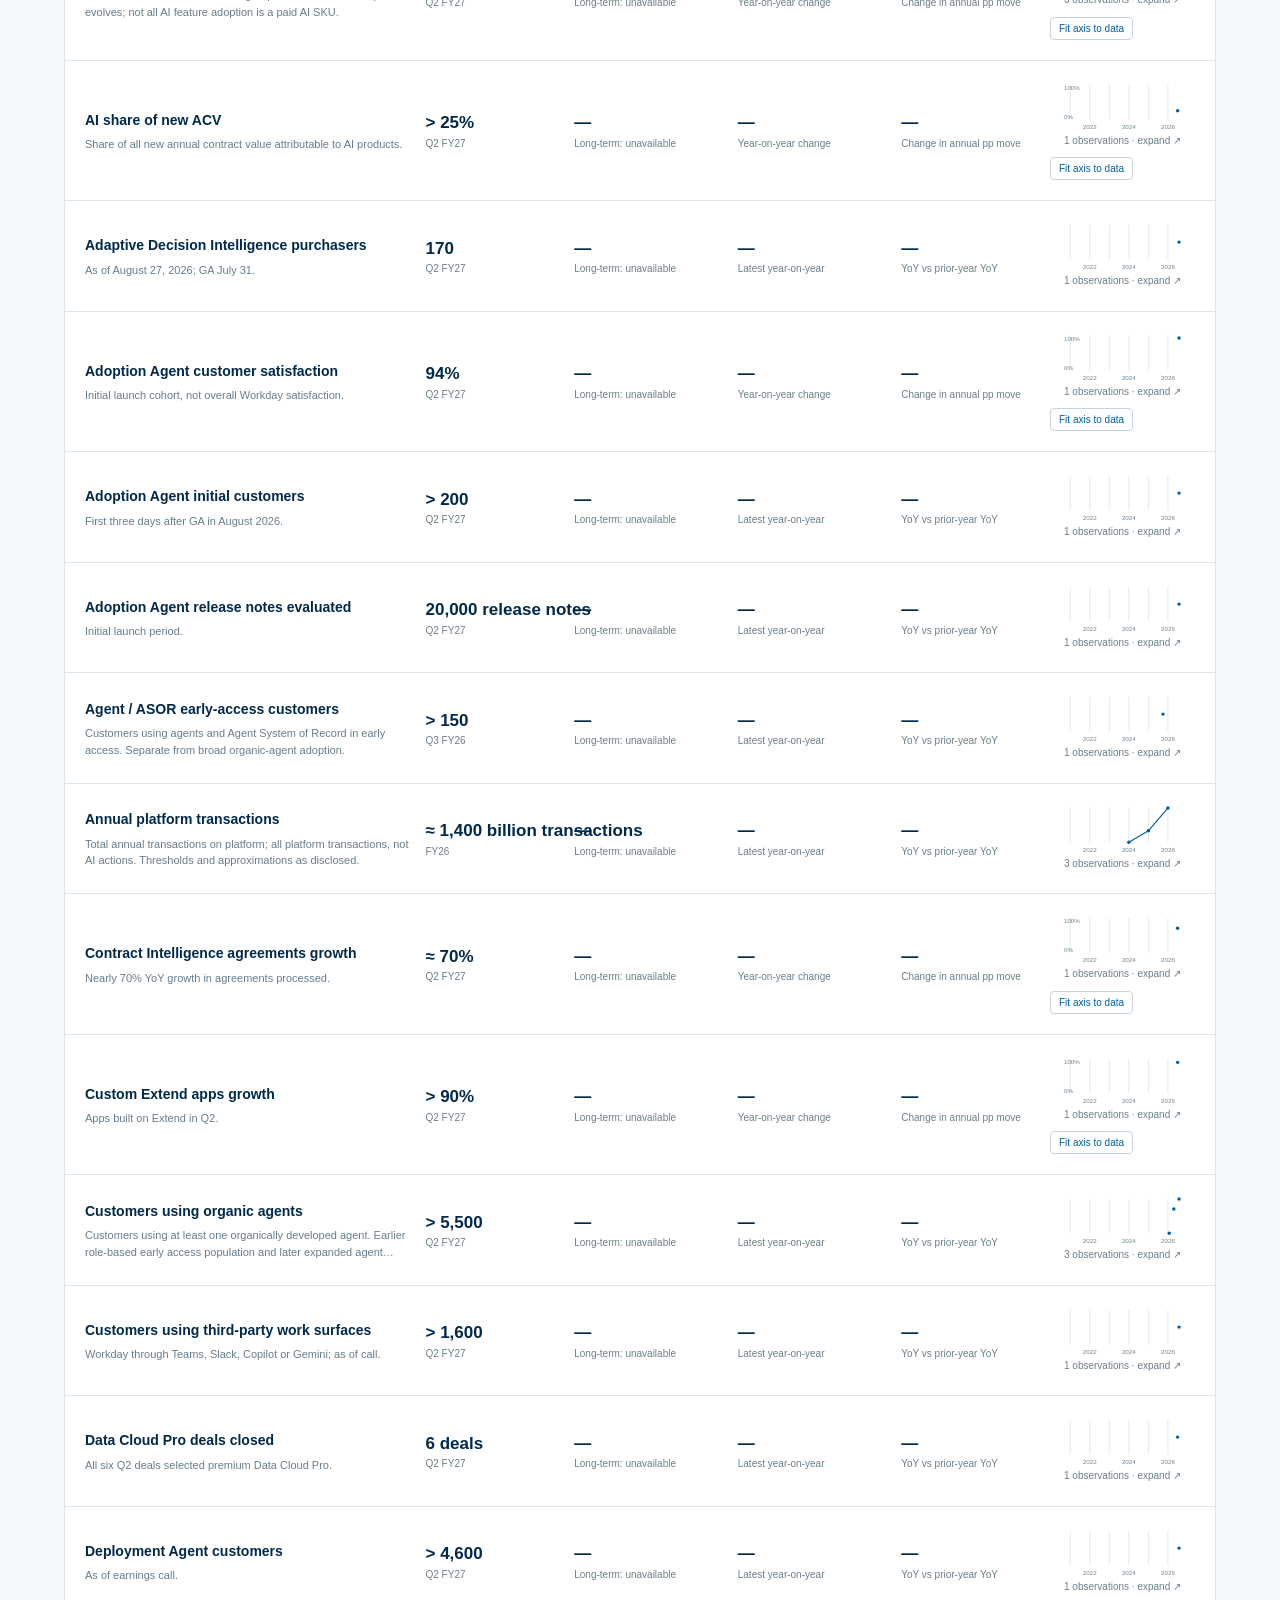
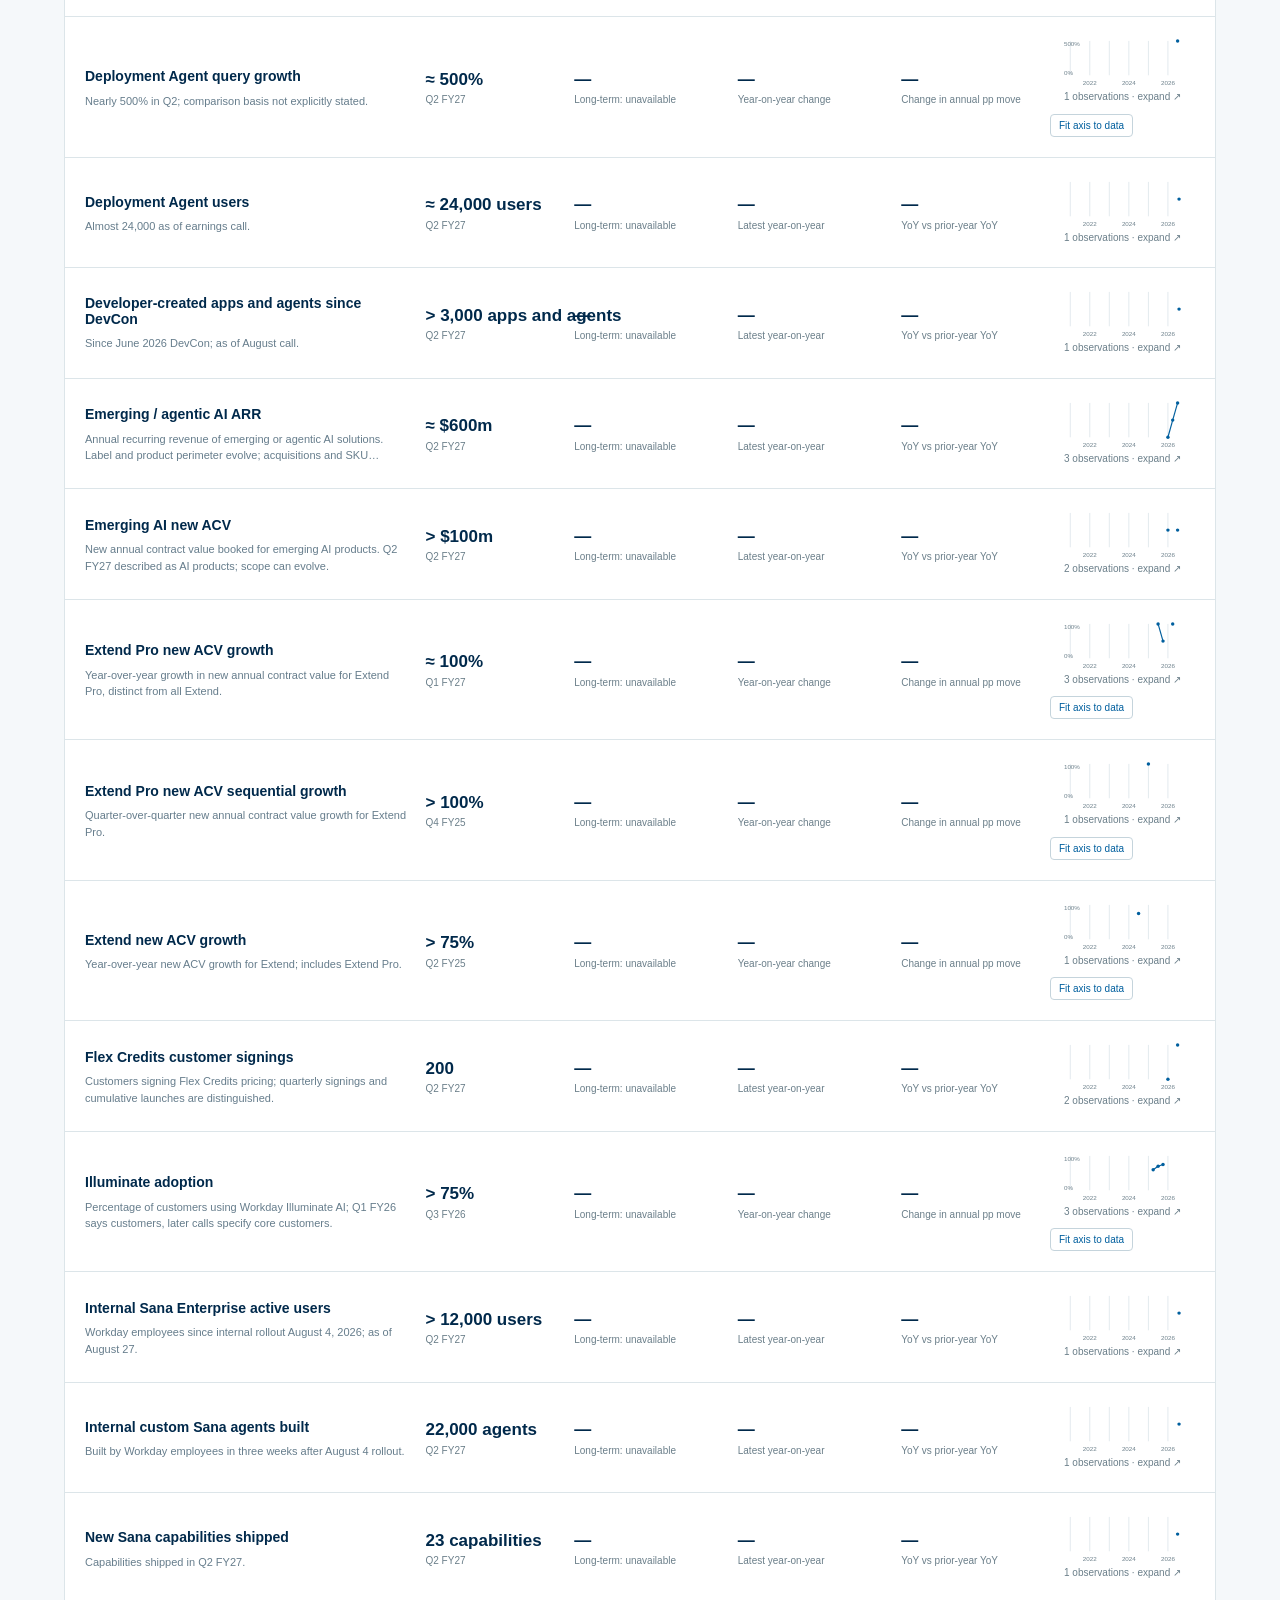
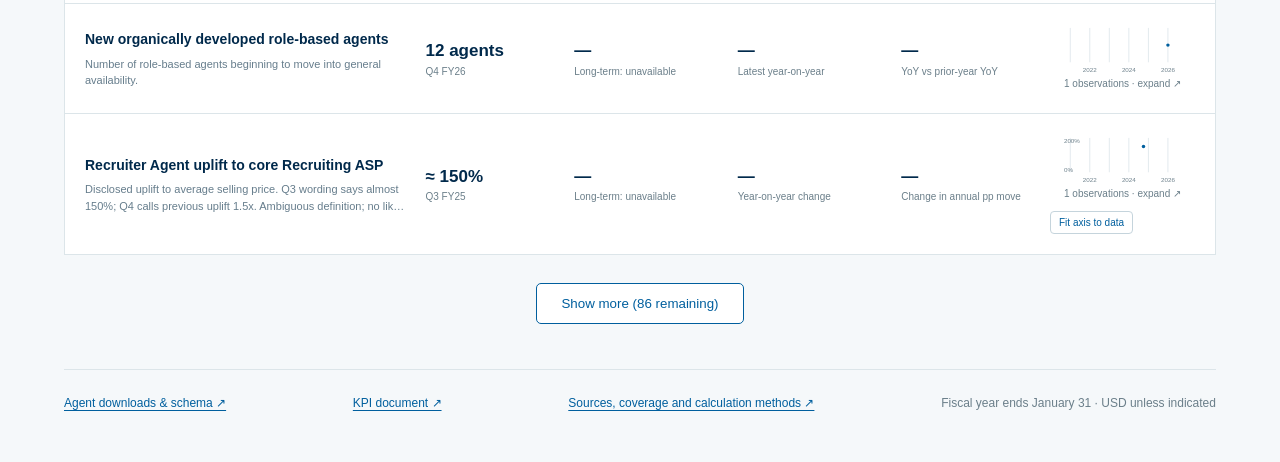
